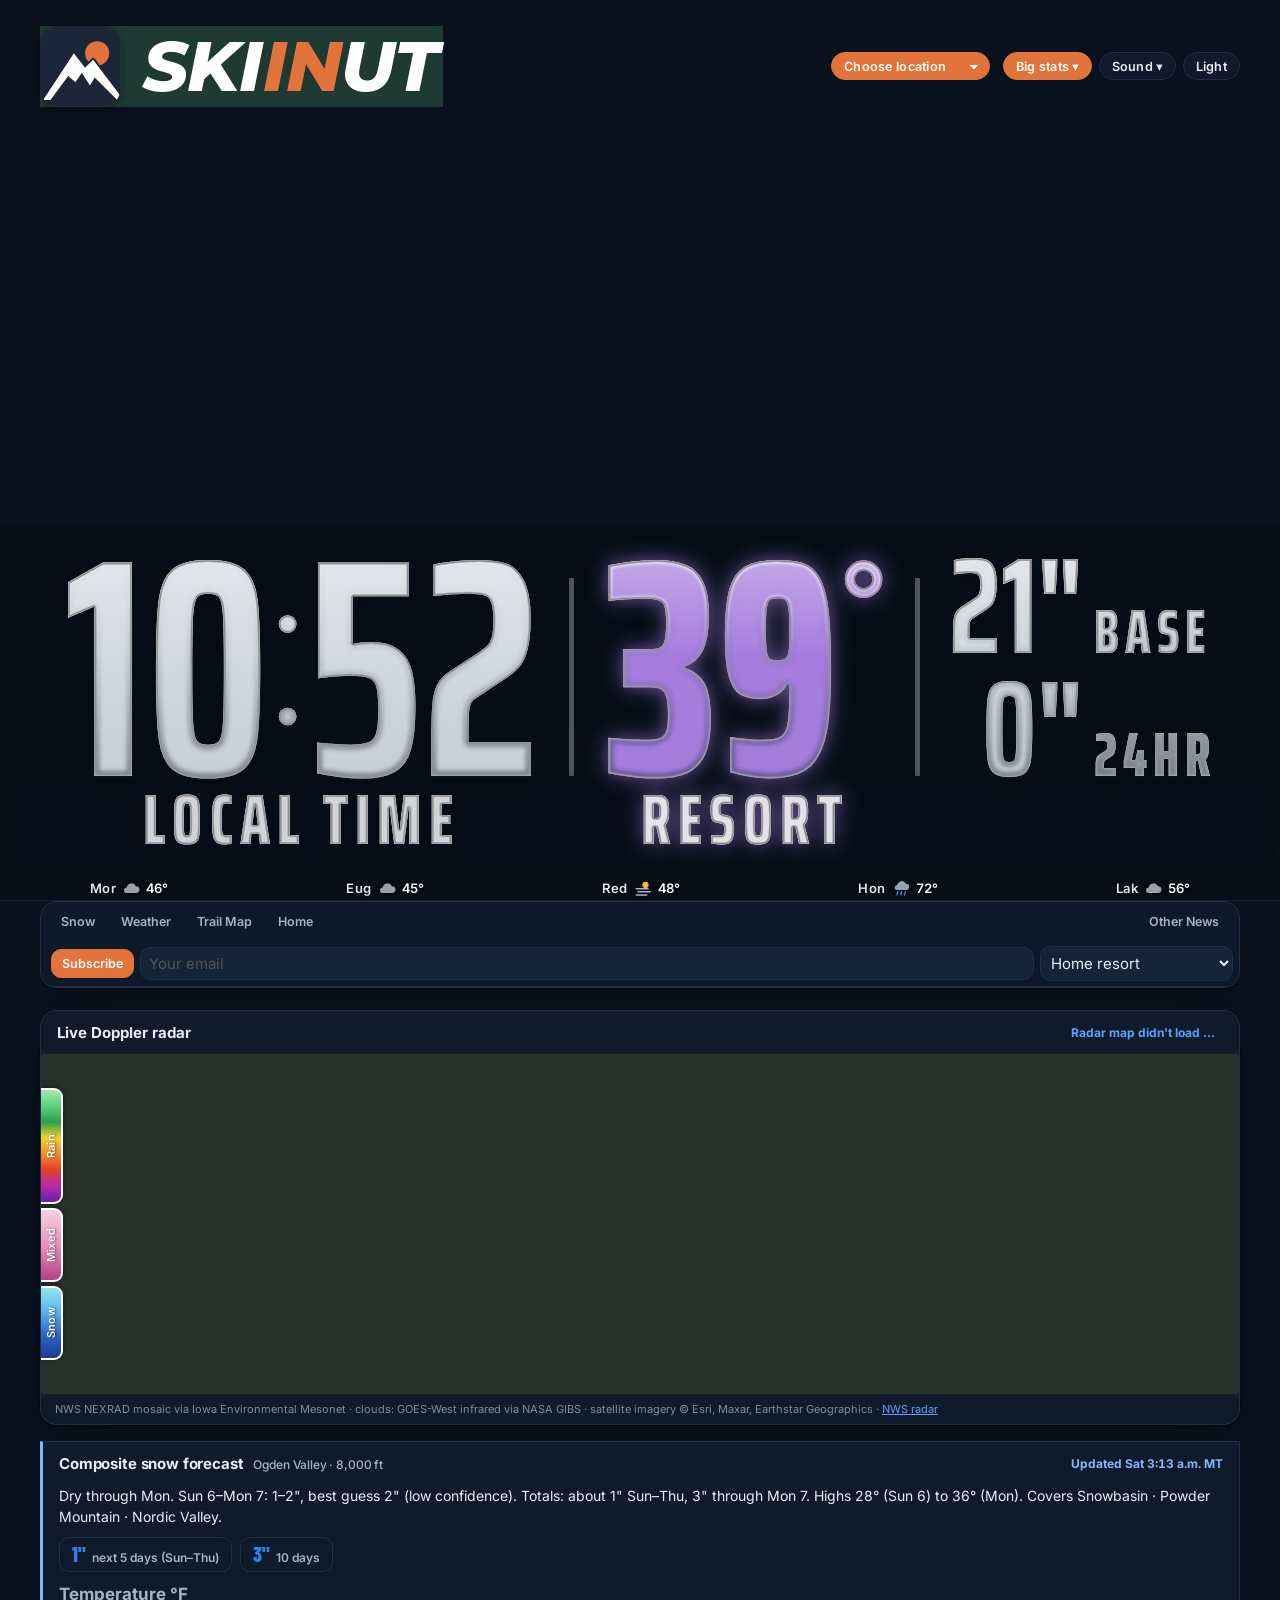
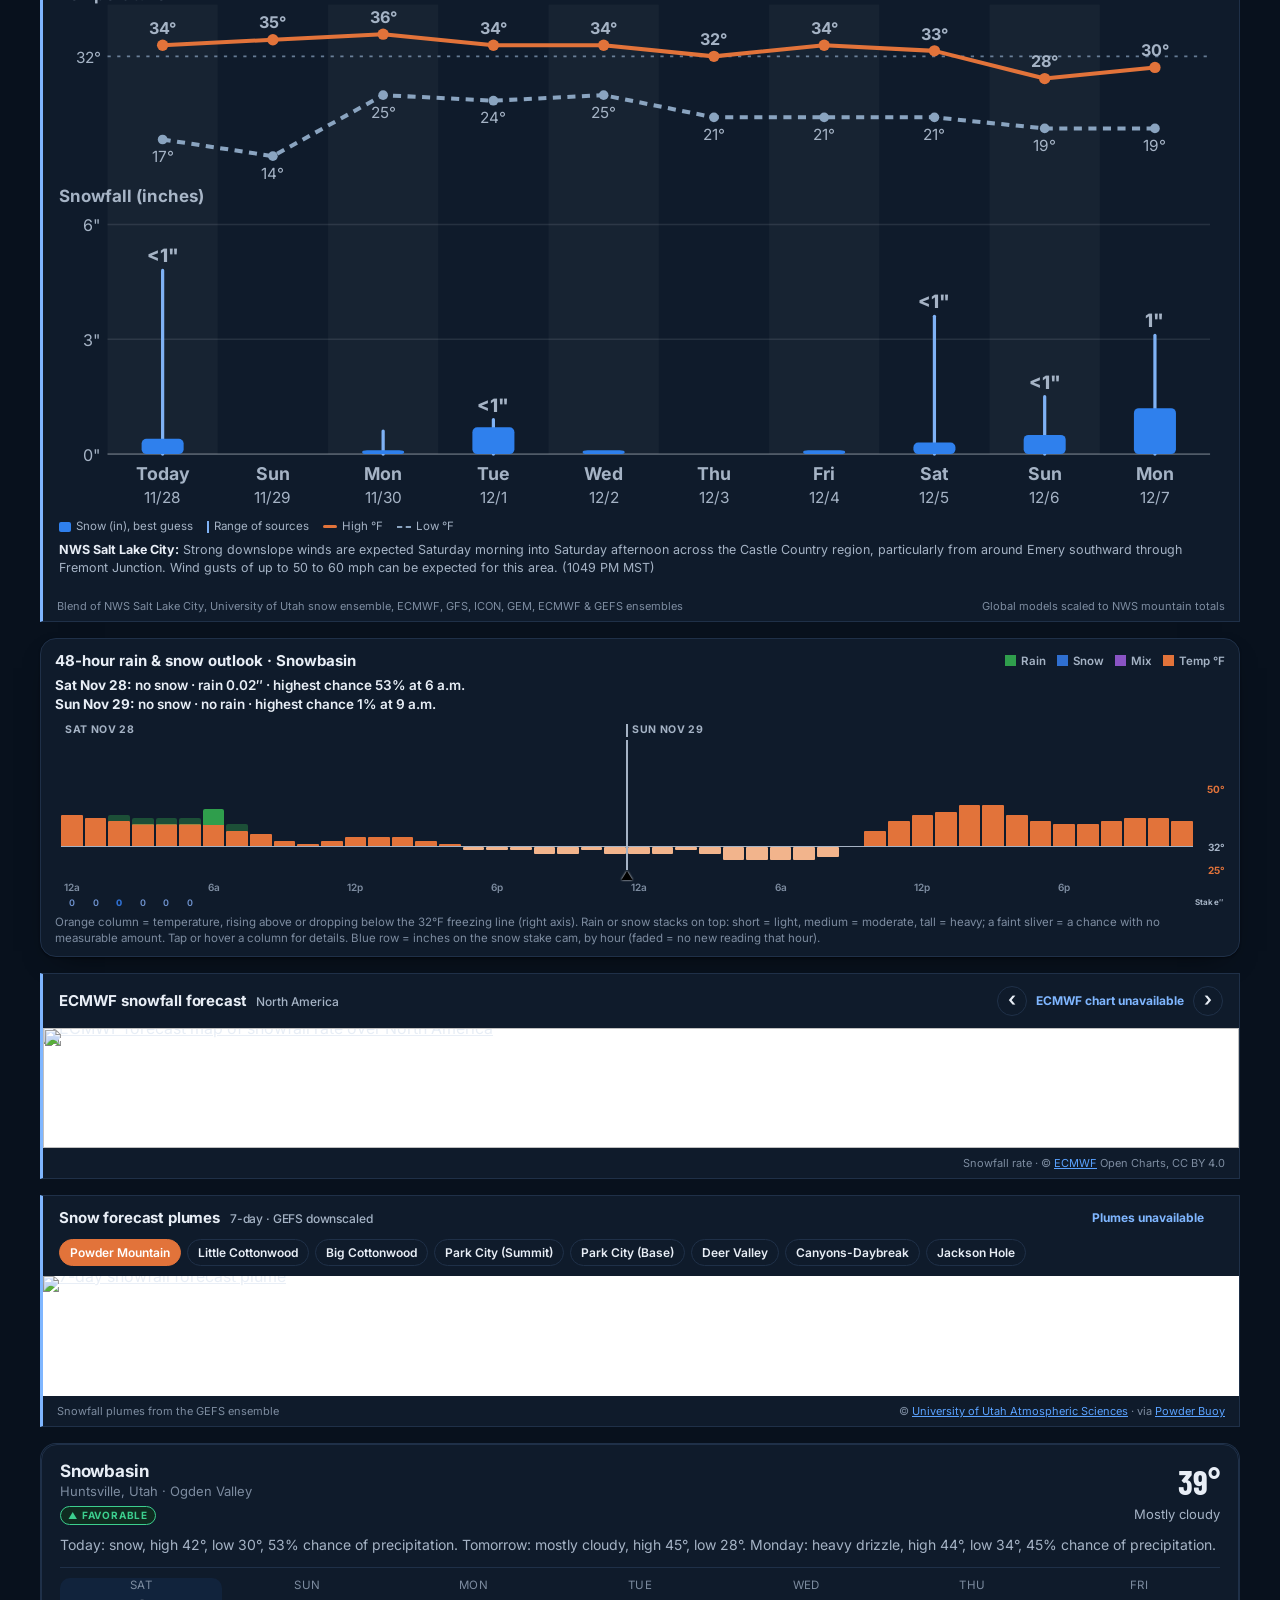
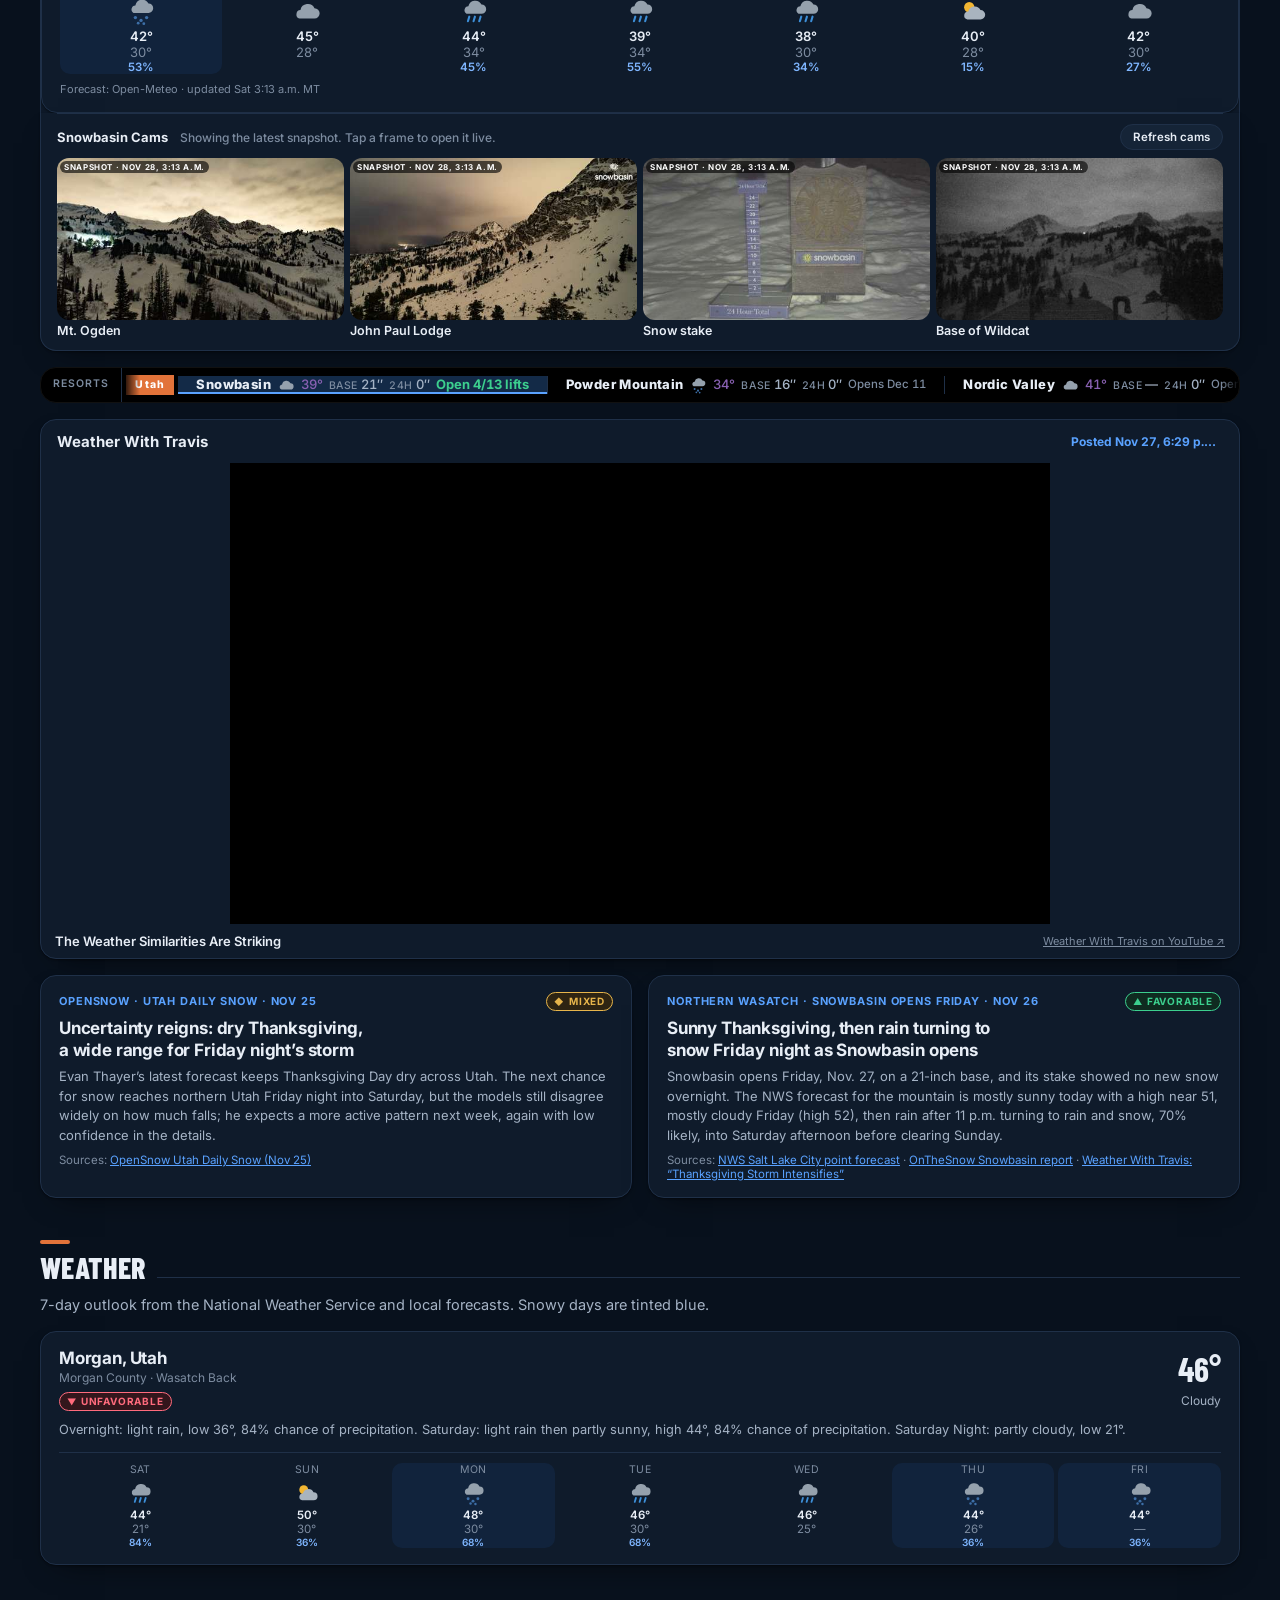
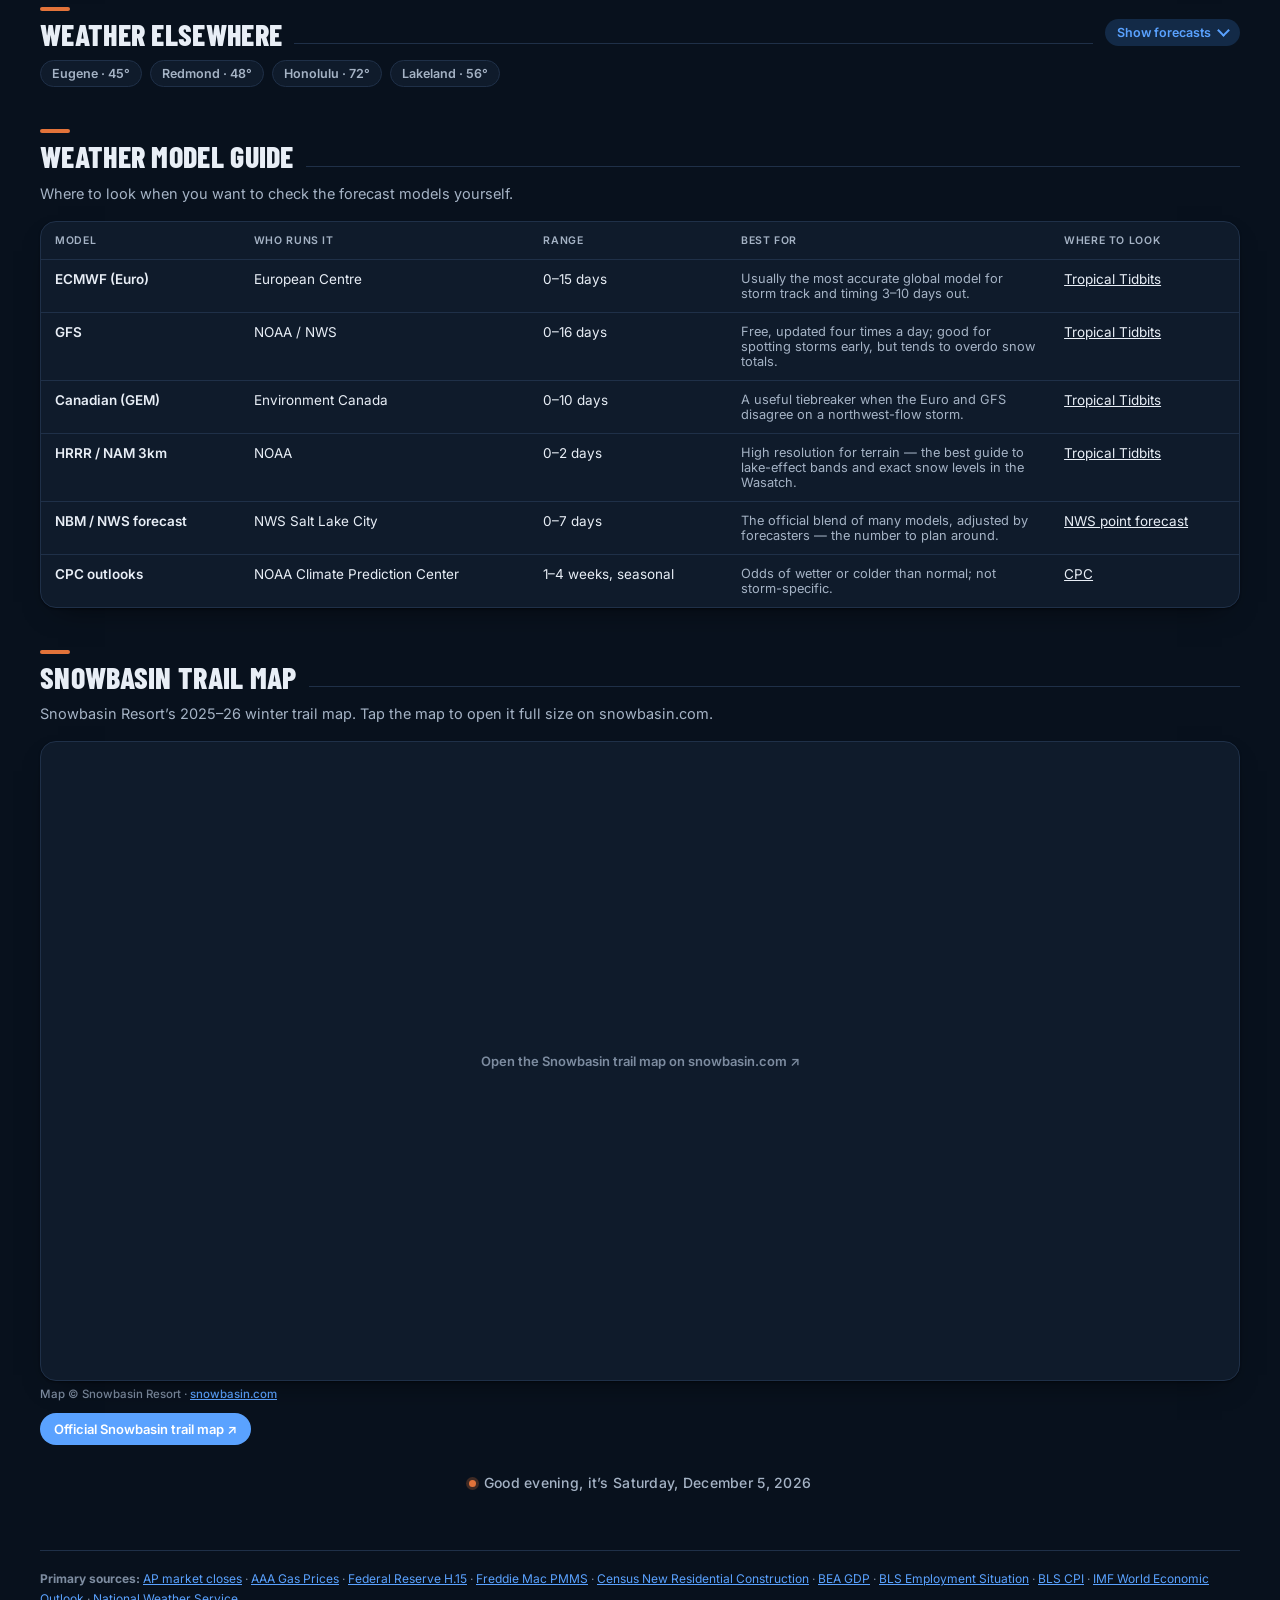
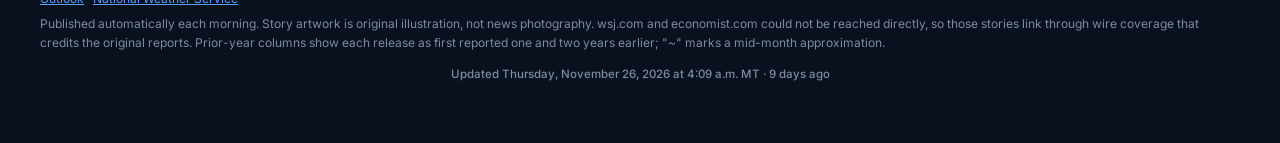
==== index.html @ 507a0678 "Live data refresh Sat Nov 28, 3:14 AM MT" ====
<!doctype html>
<html lang="en">
<head>
<meta charset="utf-8">
<meta name="viewport" content="width=device-width,initial-scale=1,viewport-fit=cover">
<title>Skiinut — live snow, radar & forecasts for every Ikon resort</title>
<meta name="description" content="Live snow totals, Doppler radar, 48-hour rain & snow outlooks, resort cams and conditions for Utah and every US Ikon Pass resort.">
<link rel="canonical" href="https://www.skiinut.com/">
<meta property="og:type" content="website">
<meta property="og:site_name" content="Skiinut">
<meta property="og:url" content="https://www.skiinut.com/">
<meta property="og:title" content="Skiinut — live snow, radar & forecasts">
<meta property="og:description" content="Live snow totals, radar, outlooks, cams and conditions for Utah and every US Ikon Pass resort.">
<meta property="og:image" content="https://www.skiinut.com/og.png">
<meta property="og:image:width" content="1200">
<meta property="og:image:height" content="630">
<meta property="og:image:alt" content="Skiinut logo over snowy mountains">
<meta name="twitter:card" content="summary_large_image">
<meta name="twitter:image" content="https://www.skiinut.com/og.png">
<meta name="theme-color" content="#f6f9fc" media="(prefers-color-scheme: light)">
<meta name="theme-color" content="#0b1628" media="(prefers-color-scheme: dark)">
<meta name="apple-mobile-web-app-title" content="Skiinut">
<link rel="apple-touch-icon" href="/apple-touch-icon.png">
<link rel="icon" type="image/png" sizes="32x32" href="/favicon-32.png">
<link rel="preconnect" href="https://fonts.googleapis.com">
<link rel="preconnect" href="https://fonts.gstatic.com" crossorigin>
<link rel="stylesheet" href="https://fonts.googleapis.com/css2?family=Inter:wght@400;500;600;700;800&family=Barlow+Condensed:wght@500;600;700;800&family=Montserrat:ital,wght@0,800;1,700;1,800&family=Newsreader:ital,wght@1,400&display=swap">
<link rel="icon" type="image/svg+xml" href="data:image/svg+xml,%3Csvg xmlns='http://www.w3.org/2000/svg' viewBox='0 0 100 100'%3E%3Cdefs%3E%3CclipPath id='c'%3E%3Crect width='100' height='100' rx='22'/%3E%3C/clipPath%3E%3C/defs%3E%3Cg clip-path='url(%23c)'%3E%3Crect width='100' height='100' fill='%231b2638'/%3E%3Ccircle cx='71' cy='34' r='15' fill='%23E2733A'/%3E%3Cpath d='M4 92 L42 34 L56 52 L66 42 L104 92 Z' fill='%231b2638' stroke='%231b2638' stroke-width='5' stroke-linejoin='round'/%3E%3Cpath d='M4 92 L42 34 L56 52 L66 42 L104 92 Z' fill='%23fff'/%3E%3Cpath d='M13 92 L35 62 L44 70 L52 58 L62 74 L68 64 L96 92 Z' fill='%231b2638'/%3E%3C/g%3E%3C/svg%3E">
<style>
/* Public site: no Ask Claude bar */
#askbar{display:none!important;}
</style>
<style>
/* Public site: free Google search bar at the top of the sticky dock */
.gbar{display:flex; align-items:center; gap:6px; margin:0; padding:5px 6px 5px 10px; background-color:var(--bg); border:1px solid var(--border); border-bottom:0;}
@media (prefers-color-scheme: light){ :root:not([data-theme="dark"]) .gbar{background-image:var(--paper);} }
:root[data-theme="light"] .gbar{background-image:var(--paper);}
.gbar-g{width:16px; height:16px; flex:none; color:var(--fg-faint);}
.gbar input{flex:1; min-width:0; border:1px solid #b9b3a6; outline:0; background:#fff; color:#111; font:15px var(--font-body); padding:6px 8px; border-radius:3px;}
.gbar input:focus{border-color:#E2733A; box-shadow:0 0 0 2px rgba(226,115,58,.25);}
.gbar input::placeholder{color:#8a8578;}
.gbar button{font:600 12.5px var(--font-body); border:1px solid var(--border); background:var(--surface); color:var(--fg); padding:6px 10px; cursor:pointer; white-space:nowrap;}
.gbar button:hover{border-color:var(--fg-muted);}
.gbar .gbar-ai{background:var(--accent); border-color:var(--accent); color:#fff;}
@media (max-width:420px){ .gbar button{padding:6px 7px; font-size:12px;} }
/* Night (Mark, Oct 29, 2026): from 9 p.m. to 7 a.m. by the reader's clock (html.clock-night, set by the header clock), the Google bar is blacked out */
html.clock-night .gbar{background:#000!important; border-color:#000;}
html.clock-night .gbar-g{color:#444;}
html.clock-night .gbar input{background:#0d0d0d; border-color:#222; color:#bbb;}
html.clock-night .gbar input::placeholder{color:#555;}
html.clock-night .gbar button, html.clock-night .gbar .gbar-ai{background:#111; border-color:#222; color:#777;}
</style>
<style>
/* Subscribe bar (Mark, Nov 16, 2026): email + home resort + Subscribe; status line under it; honeypot hidden */
.gbar.sug{position:relative; flex-wrap:wrap;}
.gbar.sub input[type=email]{flex:1 1 100px; min-width:90px;}
.gbar.sub select{flex:0 1 auto; max-width:44%; min-width:0; border:1px solid #b9b3a6; background:#fff; color:#111; font:15px var(--font-body); padding:6px 6px; border-radius:3px;}
.gbar.sub select:focus{outline:0; border-color:#E2733A; box-shadow:0 0 0 2px rgba(226,115,58,.25);}
.gbar.sub .gbar-ai{background:#E2733A; border-color:#E2733A;}
.gbar.sub #sub-send{order:-1; background:#E2733A!important; border-color:#E2733A!important; color:#fff!important;}
.gbar.sub #sub-send:hover{background:#c85f2a!important; border-color:#c85f2a!important;}
/* Home resort menu styled like the email box (Mark, Nov 17, 2026, 5:53 a.m.) */
html body .gbar.sub #sub-resort{border-radius:10px!important; border:1px solid var(--border)!important; background-color:var(--surface-2)!important; color:var(--fg)!important; font-family:var(--font-body)!important;}
html body .gbar.sub #sub-resort option{background-color:var(--surface-2); color:var(--fg);}
.sug-hp{position:absolute!important; left:-9999px!important; width:1px!important; height:1px!important; opacity:0!important;}
.sug-msg{flex-basis:100%; font:600 12px/1.3 var(--font-body); color:var(--fg-muted); padding:2px 0 1px 2px;}
.sug-msg:empty{display:none;}
.sug-msg.ok{color:#2f9e4c;} .sug-msg.err{color:#c8102e;}
.gbar button:disabled{opacity:.5; cursor:default;}
html.clock-night .sug-msg{color:#777;}
html.clock-night .gbar.sub select{background:#0d0d0d; border-color:#222; color:#bbb;}
@media (max-width:480px){ .gbar.sub select{max-width:34%; font-size:14px;} .gbar.sub input[type=email]{font-size:14px;} }
</style>
<style>
/* Public site: live Needles cam picture behind the header (falls back to the rotating cam photos) */
#wt-banner img.wt-live{position:absolute; inset:0; width:100%; height:100%; object-fit:cover; object-position:center 45%; opacity:0; transition:opacity 1.2s ease; z-index:0; pointer-events:none;}
#wt-banner img.wt-live.on{opacity:1;}
html.has-video #wt-banner .bl{opacity:0!important;}
html.has-video .wt-banner-cap{display:none;}
html.has-video .wt-vid-cap{display:block;}
.wt-vid-cap{display:none; z-index:2; position:absolute; right:10px; bottom:6px; font:500 10px var(--font-body); letter-spacing:.06em; color:rgba(255,255,255,.85); text-shadow:0 1px 2px rgba(0,0,0,.8);}
html.has-video #wt-next, html.has-video .wt-next-sep{display:none;}
html:not(.has-video) .wt-play, html:not(.has-video) .wt-play-sep{display:none;}
a.wt-play{text-decoration:none;}
a.wt-play:hover, a.wt-play:focus-visible{text-decoration:underline;}
</style>
</head>
<body>
<meta name="description" content="Live snow totals, Doppler radar, 48-hour rain & snow outlooks, resort cams and conditions for Utah and every US Ikon Pass resort.">
<link rel="canonical" href="https://www.skiinut.com/">
<meta property="og:type" content="website">
<meta property="og:site_name" content="Skiinut">
<meta property="og:url" content="https://www.skiinut.com/">
<meta property="og:title" content="Skiinut — live snow, radar & forecasts">
<meta property="og:description" content="Live snow totals, radar, outlooks, cams and conditions for Utah and every US Ikon Pass resort.">
<meta property="og:image" content="https://www.skiinut.com/og.png">
<meta property="og:image:width" content="1200">
<meta property="og:image:height" content="630">
<meta property="og:image:alt" content="Skiinut logo over snowy mountains">
<meta name="twitter:card" content="summary_large_image">
<meta name="twitter:image" content="https://www.skiinut.com/og.png">
<meta name="theme-color" content="#f6f9fc" media="(prefers-color-scheme: light)">
<meta name="theme-color" content="#0b1628" media="(prefers-color-scheme: dark)">
<meta name="apple-mobile-web-app-title" content="Skiinut">
<link rel="apple-touch-icon" href="/apple-touch-icon.png">
<link rel="icon" type="image/png" sizes="32x32" href="/favicon-32.png">
<link rel="stylesheet" href="https://fonts.googleapis.com/css2?family=Inter:wght@400;500;600;700;800&family=Barlow+Condensed:wght@500;600;700;800&family=Montserrat:ital,wght@0,800;1,700;1,800&family=Newsreader:ital,wght@1,400&display=swap">
<link rel="icon" type="image/svg+xml" href="data:image/svg+xml,%3Csvg xmlns='http://www.w3.org/2000/svg' viewBox='0 0 100 100'%3E%3Cdefs%3E%3CclipPath id='c'%3E%3Crect width='100' height='100' rx='22'/%3E%3C/clipPath%3E%3C/defs%3E%3Cg clip-path='url(%23c)'%3E%3Crect width='100' height='100' fill='%231b2638'/%3E%3Ccircle cx='71' cy='34' r='15' fill='%23E2733A'/%3E%3Cpath d='M4 92 L42 34 L56 52 L66 42 L104 92 Z' fill='%231b2638' stroke='%231b2638' stroke-width='5' stroke-linejoin='round'/%3E%3Cpath d='M4 92 L42 34 L56 52 L66 42 L104 92 Z' fill='%23fff'/%3E%3Cpath d='M13 92 L35 62 L44 70 L52 58 L62 74 L68 64 L96 92 Z' fill='%231b2638'/%3E%3C/g%3E%3C/svg%3E">
<style>
/* Public site: no Ask Claude bar */
#askbar{display:none!important;}
</style>
<style>
/* Public site: free Google search bar at the top of the sticky dock */
.gbar{display:flex; align-items:center; gap:6px; margin:0; padding:5px 6px 5px 10px; background-color:var(--bg); border:1px solid var(--border); border-bottom:0;}
@media (prefers-color-scheme: light){ :root:not([data-theme="dark"]) .gbar{background-image:var(--paper);} }
:root[data-theme="light"] .gbar{background-image:var(--paper);}
.gbar-g{width:16px; height:16px; flex:none; color:var(--fg-faint);}
.gbar input{flex:1; min-width:0; border:1px solid #b9b3a6; outline:0; background:#fff; color:#111; font:15px var(--font-body); padding:6px 8px; border-radius:3px;}
.gbar input:focus{border-color:#E2733A; box-shadow:0 0 0 2px rgba(226,115,58,.25);}
.gbar input::placeholder{color:#8a8578;}
.gbar button{font:600 12.5px var(--font-body); border:1px solid var(--border); background:var(--surface); color:var(--fg); padding:6px 10px; cursor:pointer; white-space:nowrap;}
.gbar button:hover{border-color:var(--fg-muted);}
.gbar .gbar-ai{background:var(--accent); border-color:var(--accent); color:#fff;}
@media (max-width:420px){ .gbar button{padding:6px 7px; font-size:12px;} }
/* Night (Mark, Oct 29, 2026): from 9 p.m. to 7 a.m. by the reader's clock (html.clock-night, set by the header clock), the Google bar is blacked out */
html.clock-night .gbar{background:#000!important; border-color:#000;}
html.clock-night .gbar-g{color:#444;}
html.clock-night .gbar input{background:#0d0d0d; border-color:#222; color:#bbb;}
html.clock-night .gbar input::placeholder{color:#555;}
html.clock-night .gbar button, html.clock-night .gbar .gbar-ai{background:#111; border-color:#222; color:#777;}
</style>
<style>
/* Suggest-a-resort bar (Mark, Oct 29, 2026): status message shows under the field; honeypot hidden */
.gbar.sug{position:relative; flex-wrap:wrap;}
.sug-hp{position:absolute!important; left:-9999px!important; width:1px!important; height:1px!important; opacity:0!important;}
.sug-msg{flex-basis:100%; font:600 12px/1.3 var(--font-body); color:var(--fg-muted); padding:2px 0 1px 2px;}
.sug-msg:empty{display:none;}
.sug-msg.ok{color:#2f9e4c;} .sug-msg.err{color:#c8102e;}
.gbar button:disabled{opacity:.5; cursor:default;}
html.clock-night .sug-msg{color:#777;}
</style>
<style>
/* Public site: live Needles cam picture behind the header (falls back to the rotating cam photos) */
#wt-banner img.wt-live{position:absolute; inset:0; width:100%; height:100%; object-fit:cover; object-position:center 45%; opacity:0; transition:opacity 1.2s ease; z-index:0; pointer-events:none;}
#wt-banner img.wt-live.on{opacity:1;}
html.has-video #wt-banner .bl{opacity:0!important;}
html.has-video .wt-banner-cap{display:none;}
html.has-video .wt-vid-cap{display:block;}
.wt-vid-cap{display:none; z-index:2; position:absolute; right:10px; bottom:6px; font:500 10px var(--font-body); letter-spacing:.06em; color:rgba(255,255,255,.85); text-shadow:0 1px 2px rgba(0,0,0,.8);}
html.has-video #wt-next, html.has-video .wt-next-sep{display:none;}
html:not(.has-video) .wt-play, html:not(.has-video) .wt-play-sep{display:none;}
a.wt-play{text-decoration:none;}
a.wt-play:hover, a.wt-play:focus-visible{text-decoration:underline;}
</style>
<style id="sermon-css">
/* Sunday's sermon at the top of Morning Devotion (Mark, Oct 26, 2026) */
.sermon{margin:0 0 18px; background:var(--surface); border:1px solid var(--border); border-left:3px solid var(--accent);}
.sermon-head{display:flex; justify-content:space-between; align-items:baseline; gap:12px; padding:10px 14px 8px;}
.sermon-head h3{margin:0; font:700 15px/1.3 var(--font-body);}
.sermon-date{font:500 12px var(--font-body); color:var(--fg-muted); white-space:nowrap;}
.sermon-frame{position:relative; aspect-ratio:16/9; background:#000; overflow:hidden;}
.sermon-frame iframe{position:absolute; inset:0; width:100%; height:100%; border:0;}
.sermon-foot{display:flex; justify-content:space-between; align-items:baseline; gap:12px; padding:8px 14px 10px; font:600 13px/1.4 var(--font-body);}
.sermon-foot a{font-weight:500; white-space:nowrap;}
</style>
</head>
<body>
<script>
window.SK_PFILL = true;   /* portrait photo fills the header from the top (Mark, Nov 15, 2026, 3:29 p.m.); read by the photo-position scripts */
/* Reload at the top (Mark, Nov 6, 2026): every page reload — the hourly reload or a manual refresh — opens at the very top so the
   header temperatures are always showing. The browser's own scroll restore is switched off, and the page is pinned to the top through
   load and the late layout shifts (photo banner, landscape re-measure) until the reader touches, scrolls or types. Keep as is. */
(function(){
  try{ if("scrollRestoration" in history) history.scrollRestoration = "manual"; }catch(e){}
  var nav = "";
  try{ var en = performance.getEntriesByType("navigation"); nav = en && en[0] ? en[0].type : (performance.navigation && performance.navigation.type === 1 ? "reload" : ""); }catch(e){}
  var flag = false; try{ flag = sessionStorage.getItem("skiinut-top") === "1"; sessionStorage.removeItem("skiinut-top"); }catch(e){}
  if(!(nav === "reload" || flag || !location.hash)) return;
  var user = false, stopAt = Date.now() + 4000;
  function mine(){ user = true; }
  ["touchstart","wheel","keydown","mousedown"].forEach(function(t){ window.addEventListener(t, mine, {passive: true, once: true}); });
  function top(){ if(!user && Date.now() < stopAt && (window.scrollY || document.documentElement.scrollTop)) window.scrollTo(0, 0); }
  top();
  document.addEventListener("DOMContentLoaded", top);
  window.addEventListener("load", function(){ top(); [100, 300, 700, 1500, 3000].forEach(function(ms){ setTimeout(top, ms); }); });
  window.addEventListener("pageshow", function(e){ if(e.persisted) window.scrollTo(0, 0); top(); });
  window.addEventListener("orientationchange", function(){ if(!user) setTimeout(top, 300); });
})();
</script>
<script>
/* Dark / light mode (Mark, Oct 27, 2026): apply the saved choice before the page paints */
/* Theme by time of day (Mark, Oct 29, 2026): dark 9 p.m.–7 a.m., light otherwise, by the reader's clock; a press of the Dark/Light button holds until the next switch */
(function(){ var h=new Date().getHours(), t=(h>=21||h<7)?"dark":"light"; try{ var o=JSON.parse(localStorage.getItem("wsj-theme-hold")||"null"); if(o&&o.until>Date.now()&&(o.t==="dark"||o.t==="light")) t=o.t; }catch(e){} document.documentElement.setAttribute("data-theme",t); })();
</script>
<script>
/* Ikon resorts (Mark, Oct 30, 2026): every US resort on the 2026/27 Ikon Pass (unlimited and up-to-7-day), keyed like the resort picker.
   name, state, access (U unlimited / 7 days), lat/lon, time zone, OnTheSnow path, where, live-cams page, trail-map page, cam frames, aerial view.
   Used by the radar, header photo, cams, outlook, resort weather card, trail map and the header conditions panel. Keep as is. */
window.IKON = {order: ["sb", "powmow", "alta", "snowbird", "brighton", "solitude", "dv", "abasin", "aspen", "copper", "eldora", "steamboat", "winterpark", "bigsky", "jackson", "taos", "sv", "schweitzer", "mammoth", "june", "palisades", "sierra", "bigbear", "snowvalley", "crystal", "snoqualmie", "bachelor", "alyeska", "killington", "stratton", "sugarbush", "sugarloaf", "sundayriver", "loon", "windham", "bluemtn", "camelback", "snowshoe", "boyne", "highlands", "snowriver", "lutsen", "granitepeak"], r: {"sb":{"name":"Snowbasin","st":"UT","acc":"7","lat":41.216,"lon":-111.8569,"tz":"America/Denver","ots":"utah/snowbasin","where":"Huntsville, Utah · Ogden Valley","cams":"https://www.snowbasin.com/the-mountain/web-cams/","camsOfficial":true,"map":"https://www.snowbasin.com/the-mountain/mountain-maps/","mapOfficial":true,"frames":[],"aerial":"https://server.arcgisonline.com/ArcGIS/rest/services/World_Imagery/MapServer/export?bbox=-111.9019,41.1980,-111.8119,41.2340&bboxSR=4326&imageSR=3857&size=1600,640&format=jpg&f=image"},"powmow":{"name":"Powder Mountain","st":"UT","acc":"","lat":41.3797,"lon":-111.7805,"tz":"America/Denver","ots":"utah/powder-mountain","where":"Eden, Utah · Ogden Valley","cams":"https://powdermountain.com/conditions","camsOfficial":true,"map":"https://powdermountain.com/trail-map","mapOfficial":true,"frames":[{"name":"Lightning Ridge","img":"https://storage.googleapis.com/prism-cam-00109/1080.jpg","watch":"https://powdermountain.com/conditions"},{"name":"Paradise","img":"https://storage.googleapis.com/prism-cam-00112/1080.jpg","watch":"https://powdermountain.com/conditions"},{"name":"Timberline","img":"https://storage.googleapis.com/prism-cam-00113/1080.jpg","watch":"https://powdermountain.com/conditions"}],"aerial":"https://server.arcgisonline.com/ArcGIS/rest/services/World_Imagery/MapServer/export?bbox=-111.8255,41.3617,-111.7355,41.3977&bboxSR=4326&imageSR=3857&size=1600,640&format=jpg&f=image"},"alta":{"name":"Alta","st":"UT","acc":"7","lat":40.5884,"lon":-111.6386,"tz":"America/Denver","ots":"utah/alta-ski-area","where":"Little Cottonwood Canyon, Utah","cams":"https://www.onthesnow.com/utah/alta-ski-area/webcams","camsOfficial":false,"map":"https://www.onthesnow.com/utah/alta-ski-area/trailmap","mapOfficial":false,"frames":[],"aerial":"https://server.arcgisonline.com/ArcGIS/rest/services/World_Imagery/MapServer/export?bbox=-111.6836,40.5704,-111.5936,40.6064&bboxSR=4326&imageSR=3857&size=1600,640&format=jpg&f=image"},"snowbird":{"name":"Snowbird","st":"UT","acc":"7","lat":40.583,"lon":-111.6556,"tz":"America/Denver","ots":"utah/snowbird","where":"Little Cottonwood Canyon, Utah","cams":"https://www.snowbird.com/the-mountain/webcams/view-all-webcams/","camsOfficial":true,"map":"https://www.onthesnow.com/utah/snowbird/trailmap","mapOfficial":false,"frames":[{"name":"Hidden Peak","img":"https://img.hdrelay.com/frames/5780754f-8da1-4223-ab8a-6755d84cbc10/default/last.jpg","watch":"https://www.snowbird.com/the-mountain/webcams/view-all-webcams/"},{"name":"Mid-mountain","img":"https://img.hdrelay.com/frames/8611e276-7ee5-42c0-b8cd-d9e1890e1cd4/default/last.jpg","watch":"https://www.snowbird.com/the-mountain/webcams/view-all-webcams/"},{"name":"Peruvian Gulch","img":"https://img.hdrelay.com/frames/db2a69c5-66e9-4c48-a713-919eaf191fc1/default/last.jpg","watch":"https://www.snowbird.com/the-mountain/webcams/view-all-webcams/"},{"name":"Snowbird Center","img":"https://b15.hdrelay.com/camera/544432bd-3910-4888-aa9f-14b6f51a7eb5/snapshot","watch":"https://www.snowbird.com/the-mountain/webcams/view-all-webcams/"}],"aerial":"https://server.arcgisonline.com/ArcGIS/rest/services/World_Imagery/MapServer/export?bbox=-111.7006,40.5650,-111.6106,40.6010&bboxSR=4326&imageSR=3857&size=1600,640&format=jpg&f=image"},"brighton":{"name":"Brighton","st":"UT","acc":"7","lat":40.598,"lon":-111.5832,"tz":"America/Denver","ots":"utah/brighton-resort","where":"Big Cottonwood Canyon, Utah","cams":"https://www.onthesnow.com/utah/brighton-resort/webcams","camsOfficial":false,"map":"https://www.onthesnow.com/utah/brighton-resort/trailmap","mapOfficial":false,"frames":[],"aerial":"https://server.arcgisonline.com/ArcGIS/rest/services/World_Imagery/MapServer/export?bbox=-111.6282,40.5800,-111.5382,40.6160&bboxSR=4326&imageSR=3857&size=1600,640&format=jpg&f=image"},"solitude":{"name":"Solitude","st":"UT","acc":"U","lat":40.6199,"lon":-111.5919,"tz":"America/Denver","ots":"utah/solitude-mountain-resort","where":"Big Cottonwood Canyon, Utah","cams":"https://www.solitudemountain.com/mountain-and-village/webcams","camsOfficial":true,"map":"https://www.onthesnow.com/utah/solitude-mountain-resort/trailmap","mapOfficial":false,"frames":[{"name":"Sunshine Bowl","img":"https://i.ytimg.com/vi/Lnznapxh2xM/maxresdefault_live.jpg","watch":"https://www.youtube.com/live/Lnznapxh2xM","yt":"Lnznapxh2xM"},{"name":"Moonbeam lift line","img":"https://i.ytimg.com/vi/NSiItCGabfo/maxresdefault_live.jpg","watch":"https://www.youtube.com/live/NSiItCGabfo","yt":"NSiItCGabfo"},{"name":"Link lift line","img":"https://i.ytimg.com/vi/Yx3QmuKfwjY/maxresdefault_live.jpg","watch":"https://www.youtube.com/live/Yx3QmuKfwjY","yt":"Yx3QmuKfwjY"}],"aerial":"https://server.arcgisonline.com/ArcGIS/rest/services/World_Imagery/MapServer/export?bbox=-111.6369,40.6019,-111.5469,40.6379&bboxSR=4326&imageSR=3857&size=1600,640&format=jpg&f=image"},"dv":{"name":"Deer Valley","st":"UT","acc":"7","lat":40.6375,"lon":-111.4783,"tz":"America/Denver","ots":"utah/deer-valley-resort","where":"Park City, Utah · Wasatch Back","cams":"https://www.deervalley.com/explore-the-mountain/webcams","camsOfficial":true,"map":"https://www.deervalley.com/explore-the-mountain/trail-map","mapOfficial":true,"frames":[],"aerial":"https://server.arcgisonline.com/ArcGIS/rest/services/World_Imagery/MapServer/export?bbox=-111.5233,40.6195,-111.4333,40.6555&bboxSR=4326&imageSR=3857&size=1600,640&format=jpg&f=image"},"abasin":{"name":"Arapahoe Basin","st":"CO","acc":"U","lat":39.6425,"lon":-105.8719,"tz":"America/Denver","ots":"colorado/arapahoe-basin-ski-area","where":"Summit County, Colorado","cams":"https://www.arapahoebasin.com/mountain-cams/","camsOfficial":true,"map":"https://www.arapahoebasin.com/trail-maps/","mapOfficial":true,"frames":[{"name":"Pali","img":"https://watch.hdrelay.io/api/public/poster/cam_arapahoe_basin_pali_cam_1790623627806","watch":"https://www.arapahoebasin.com/mountain-cams/"},{"name":"Mountain view","img":"https://dirigo-resorts-f4e2bde5azc2cne6.z02.azurefd.net/arapahoe/images/medium/webcams/abasincam5.jpg","watch":"https://www.arapahoebasin.com/mountain-cams/"},{"name":"Base area","img":"https://dirigo-resorts-f4e2bde5azc2cne6.z02.azurefd.net/arapahoe/images/medium/webcams/abasincam1001m.jpg","watch":"https://www.arapahoebasin.com/mountain-cams/"}],"aerial":"https://server.arcgisonline.com/ArcGIS/rest/services/World_Imagery/MapServer/export?bbox=-105.9169,39.6245,-105.8269,39.6605&bboxSR=4326&imageSR=3857&size=1600,640&format=jpg&f=image"},"aspen":{"name":"Aspen Snowmass","st":"CO","acc":"7","lat":39.2084,"lon":-106.949,"tz":"America/Denver","ots":"colorado/aspen-snowmass","where":"Aspen & Snowmass Village, Colorado","cams":"https://www.aspensnowmass.com/our-mountains/mountain-cams","camsOfficial":true,"map":"https://www.onthesnow.com/colorado/aspen-snowmass/trailmap","mapOfficial":false,"frames":[],"aerial":"https://server.arcgisonline.com/ArcGIS/rest/services/World_Imagery/MapServer/export?bbox=-106.9940,39.1904,-106.9040,39.2264&bboxSR=4326&imageSR=3857&size=1600,640&format=jpg&f=image"},"copper":{"name":"Copper Mountain","st":"CO","acc":"U","lat":39.5022,"lon":-106.1511,"tz":"America/Denver","ots":"colorado/copper-mountain-resort","where":"Summit County, Colorado","cams":"https://www.coppercolorado.com/the-mountain/webcams/","camsOfficial":true,"map":"https://www.onthesnow.com/colorado/copper-mountain-resort/trailmap","mapOfficial":false,"frames":[{"name":"Union Creek","img":"https://watch.hdrelay.io/api/public/poster/cam_copper_mountain___union_1790871057199","watch":"https://www.coppercolorado.com/the-mountain/webcams/"},{"name":"Excelerator","img":"https://watch.hdrelay.io/api/public/poster/cam_copper_mountain___excelerator_1791911614707","watch":"https://www.coppercolorado.com/the-mountain/webcams/"},{"name":"Center Village","img":"https://watch.hdrelay.io/api/public/poster/cam_copper_mountain___center_village_1791904709663","watch":"https://www.coppercolorado.com/the-mountain/webcams/"},{"name":"Super Bee","img":"https://watch.hdrelay.io/api/public/poster/cam_copper_mountain___super_bee_1791911334637","watch":"https://www.coppercolorado.com/the-mountain/webcams/"},{"name":"Mountain view","img":"https://img.hdrelay.com/frames/fb469125-f1f3-459f-aeb4-98cb674e395f/default/last.jpg","watch":"https://www.coppercolorado.com/the-mountain/webcams/"}],"aerial":"https://server.arcgisonline.com/ArcGIS/rest/services/World_Imagery/MapServer/export?bbox=-106.1961,39.4842,-106.1061,39.5202&bboxSR=4326&imageSR=3857&size=1600,640&format=jpg&f=image"},"eldora":{"name":"Eldora","st":"CO","acc":"U","lat":39.9372,"lon":-105.5827,"tz":"America/Denver","ots":"colorado/eldora-mountain-resort","where":"Nederland, Colorado","cams":"https://www.eldora.com/the-mountain/current-conditions/webcams/","camsOfficial":true,"map":"https://www.eldora.com/the-mountain/maps/alpine-trail-map/","mapOfficial":true,"frames":[],"aerial":"https://server.arcgisonline.com/ArcGIS/rest/services/World_Imagery/MapServer/export?bbox=-105.6277,39.9192,-105.5377,39.9552&bboxSR=4326&imageSR=3857&size=1600,640&format=jpg&f=image"},"steamboat":{"name":"Steamboat","st":"CO","acc":"U","lat":40.4572,"lon":-106.8045,"tz":"America/Denver","ots":"colorado/steamboat","where":"Steamboat Springs, Colorado","cams":"https://www.onthesnow.com/colorado/steamboat/webcams","camsOfficial":false,"map":"https://www.onthesnow.com/colorado/steamboat/trailmap","mapOfficial":false,"frames":[],"aerial":"https://server.arcgisonline.com/ArcGIS/rest/services/World_Imagery/MapServer/export?bbox=-106.8495,40.4392,-106.7595,40.4752&bboxSR=4326&imageSR=3857&size=1600,640&format=jpg&f=image"},"winterpark":{"name":"Winter Park","st":"CO","acc":"U","lat":39.8868,"lon":-105.7625,"tz":"America/Denver","ots":"colorado/winter-park-resort","where":"Winter Park, Colorado","cams":"https://www.winterparkresort.com/the-mountain/mountain-cams","camsOfficial":true,"map":"https://www.onthesnow.com/colorado/winter-park-resort/trailmap","mapOfficial":false,"frames":[{"name":"Lunch Rock","img":"https://i.ytimg.com/vi/HfX4H3MSwXs/maxresdefault_live.jpg","watch":"https://www.youtube.com/live/HfX4H3MSwXs","yt":"HfX4H3MSwXs"},{"name":"Base cam","img":"https://i.ytimg.com/vi/vyWAzJAWv4w/maxresdefault_live.jpg","watch":"https://www.youtube.com/live/vyWAzJAWv4w","yt":"vyWAzJAWv4w"},{"name":"Snoasis","img":"https://i.ytimg.com/vi/Dt_WhmxV0yE/maxresdefault_live.jpg","watch":"https://www.youtube.com/live/Dt_WhmxV0yE","yt":"Dt_WhmxV0yE"},{"name":"Village","img":"https://cams.winterparkresort.com/best-western-cam.jpg","watch":"https://www.winterparkresort.com/the-mountain/mountain-cams"}],"aerial":"https://server.arcgisonline.com/ArcGIS/rest/services/World_Imagery/MapServer/export?bbox=-105.8075,39.8688,-105.7175,39.9048&bboxSR=4326&imageSR=3857&size=1600,640&format=jpg&f=image"},"bigsky":{"name":"Big Sky","st":"MT","acc":"7","lat":45.2857,"lon":-111.4012,"tz":"America/Denver","ots":"montana/big-sky-resort","where":"Big Sky, Montana","cams":"https://www.bigskyresort.com/webcams","camsOfficial":true,"map":"https://www.onthesnow.com/montana/big-sky-resort/trailmap","mapOfficial":false,"frames":[{"name":"Lone Peak Tram","img":"https://i.ytimg.com/vi/6iW7bdSavUo/maxresdefault_live.jpg","watch":"https://www.youtube.com/live/6iW7bdSavUo","yt":"6iW7bdSavUo"},{"name":"Everett's 8800","img":"https://i.ytimg.com/vi/dMr-Jt_K3Cc/maxresdefault_live.jpg","watch":"https://www.youtube.com/live/dMr-Jt_K3Cc","yt":"dMr-Jt_K3Cc"},{"name":"Headwaters snow stake","img":"https://i.ytimg.com/vi/TsG0Utw13bs/maxresdefault_live.jpg","watch":"https://www.youtube.com/live/TsG0Utw13bs","yt":"TsG0Utw13bs"}],"aerial":"https://server.arcgisonline.com/ArcGIS/rest/services/World_Imagery/MapServer/export?bbox=-111.4462,45.2677,-111.3562,45.3037&bboxSR=4326&imageSR=3857&size=1600,640&format=jpg&f=image"},"jackson":{"name":"Jackson Hole","st":"WY","acc":"7","lat":43.5875,"lon":-110.8279,"tz":"America/Denver","ots":"wyoming/jackson-hole","where":"Teton Village, Wyoming","cams":"https://www.onthesnow.com/wyoming/jackson-hole/webcams","camsOfficial":false,"map":"https://www.onthesnow.com/wyoming/jackson-hole/trailmap","mapOfficial":false,"frames":[],"aerial":"https://server.arcgisonline.com/ArcGIS/rest/services/World_Imagery/MapServer/export?bbox=-110.8729,43.5695,-110.7829,43.6055&bboxSR=4326&imageSR=3857&size=1600,640&format=jpg&f=image"},"taos":{"name":"Taos Ski Valley","st":"NM","acc":"7","lat":36.596,"lon":-105.4545,"tz":"America/Denver","ots":"new-mexico/taos-ski-valley","where":"Taos Ski Valley, New Mexico","cams":"https://www.skitaos.com/webcams","camsOfficial":true,"map":"https://www.onthesnow.com/new-mexico/taos-ski-valley/trailmap","mapOfficial":false,"frames":[],"aerial":"https://server.arcgisonline.com/ArcGIS/rest/services/World_Imagery/MapServer/export?bbox=-105.4995,36.5780,-105.4095,36.6140&bboxSR=4326&imageSR=3857&size=1600,640&format=jpg&f=image"},"sv":{"name":"Sun Valley","st":"ID","acc":"7","lat":43.671,"lon":-114.364,"tz":"America/Boise","ots":"idaho/sun-valley","where":"Ketchum, Idaho · Wood River Valley","cams":"https://www.sunvalley.com/the-mountain/web-cams/","camsOfficial":true,"map":"https://www.sunvalley.com/the-mountain/trail-maps/","mapOfficial":true,"frames":[],"aerial":"https://server.arcgisonline.com/ArcGIS/rest/services/World_Imagery/MapServer/export?bbox=-114.4090,43.6530,-114.3190,43.6890&bboxSR=4326&imageSR=3857&size=1600,640&format=jpg&f=image"},"schweitzer":{"name":"Schweitzer","st":"ID","acc":"U","lat":48.3677,"lon":-116.6227,"tz":"America/Los_Angeles","ots":"idaho/schweitzer","where":"Sandpoint, Idaho","cams":"https://www.schweitzer.com/mountain-info/webcam","camsOfficial":true,"map":"https://www.schweitzer.com/mountain-info/maps","mapOfficial":true,"frames":[{"name":"Basin Express","img":"https://i.ytimg.com/vi/7INfYvwClC0/maxresdefault_live.jpg","watch":"https://www.youtube.com/live/7INfYvwClC0","yt":"7INfYvwClC0"},{"name":"Lakeview Triple","img":"https://i.ytimg.com/vi/7vfVVc9AhcQ/maxresdefault_live.jpg","watch":"https://www.youtube.com/live/7vfVVc9AhcQ","yt":"7vfVVc9AhcQ"},{"name":"Colburn Triple","img":"https://i.ytimg.com/vi/6-8KuVdZJWA/maxresdefault_live.jpg","watch":"https://www.youtube.com/live/6-8KuVdZJWA","yt":"6-8KuVdZJWA"},{"name":"Rowdy Grouse","img":"https://i.ytimg.com/vi/Y3LI7eFJ6wo/maxresdefault_live.jpg","watch":"https://www.youtube.com/live/Y3LI7eFJ6wo","yt":"Y3LI7eFJ6wo"},{"name":"Outback","img":"https://i.ytimg.com/vi/B6k3gfxXxLc/maxresdefault_live.jpg","watch":"https://www.youtube.com/live/B6k3gfxXxLc","yt":"B6k3gfxXxLc"}],"aerial":"https://server.arcgisonline.com/ArcGIS/rest/services/World_Imagery/MapServer/export?bbox=-116.6677,48.3497,-116.5777,48.3857&bboxSR=4326&imageSR=3857&size=1600,640&format=jpg&f=image"},"mammoth":{"name":"Mammoth Mountain","st":"CA","acc":"U","lat":37.651,"lon":-119.027,"tz":"America/Los_Angeles","ots":"california/mammoth-mountain-ski-area","where":"Mammoth Lakes, California","cams":"https://www.onthesnow.com/california/mammoth-mountain-ski-area/webcams","camsOfficial":false,"map":"https://www.mammothmountain.com/on-the-mountain/winter-trail-map","mapOfficial":true,"frames":[],"aerial":"https://server.arcgisonline.com/ArcGIS/rest/services/World_Imagery/MapServer/export?bbox=-119.0720,37.6330,-118.9820,37.6690&bboxSR=4326&imageSR=3857&size=1600,640&format=jpg&f=image"},"june":{"name":"June Mountain","st":"CA","acc":"U","lat":37.7678,"lon":-119.0904,"tz":"America/Los_Angeles","ots":"california/june-mountain","where":"June Lake, California","cams":"https://www.junemountain.com/mountain-information/live-cams","camsOfficial":true,"map":"https://www.junemountain.com/mountain-information/trail-map","mapOfficial":true,"frames":[{"name":"June Patrol","img":"https://i.ytimg.com/vi/-U--7tKsSQU/maxresdefault_live.jpg","watch":"https://www.youtube.com/live/-U--7tKsSQU","yt":"-U--7tKsSQU"},{"name":"Mountain view","img":"https://i.ytimg.com/vi/ZEwoBjYmWhM/maxresdefault_live.jpg","watch":"https://www.youtube.com/live/ZEwoBjYmWhM","yt":"ZEwoBjYmWhM"},{"name":"June Chalet","img":"https://i.ytimg.com/vi/itJI-3uiYkI/maxresdefault_live.jpg","watch":"https://www.youtube.com/live/itJI-3uiYkI","yt":"itJI-3uiYkI"}],"aerial":"https://server.arcgisonline.com/ArcGIS/rest/services/World_Imagery/MapServer/export?bbox=-119.1354,37.7498,-119.0454,37.7858&bboxSR=4326&imageSR=3857&size=1600,640&format=jpg&f=image"},"palisades":{"name":"Palisades Tahoe","st":"CA","acc":"U","lat":39.1966,"lon":-120.2345,"tz":"America/Los_Angeles","ots":"california/palisades-tahoe","where":"Olympic Valley, California","cams":"https://www.palisadestahoe.com/mountain-information/webcams","camsOfficial":true,"map":"https://www.palisadestahoe.com/mountain-information/trail-maps","mapOfficial":true,"frames":[],"aerial":"https://server.arcgisonline.com/ArcGIS/rest/services/World_Imagery/MapServer/export?bbox=-120.2795,39.1786,-120.1895,39.2146&bboxSR=4326&imageSR=3857&size=1600,640&format=jpg&f=image"},"sierra":{"name":"Sierra-at-Tahoe","st":"CA","acc":"7","lat":38.8004,"lon":-120.0808,"tz":"America/Los_Angeles","ots":"california/sierra-at-tahoe","where":"Twin Bridges, California","cams":"https://sierraattahoe.com/live-cams/","camsOfficial":true,"map":"https://sierraattahoe.com/maps-and-stats/","mapOfficial":true,"frames":[{"name":"Mountain view","img":"https://img.hdrelay.com/frames/f5145304-44dc-475f-a654-8a7bacee1e81/sugar/last.jpg","watch":"https://sierraattahoe.com/live-cams/"}],"aerial":"https://server.arcgisonline.com/ArcGIS/rest/services/World_Imagery/MapServer/export?bbox=-120.1258,38.7824,-120.0358,38.8184&bboxSR=4326&imageSR=3857&size=1600,640&format=jpg&f=image"},"bigbear":{"name":"Big Bear Mountain","st":"CA","acc":"U","lat":34.2283,"lon":-116.8914,"tz":"America/Los_Angeles","ots":"california/snow-summit","where":"Big Bear Lake, California","cams":"https://www.bigbearmountainresort.com/webcams","camsOfficial":true,"map":"https://www.bigbearmountainresort.com/mountain-information/trail-maps","mapOfficial":true,"frames":[],"aerial":"https://server.arcgisonline.com/ArcGIS/rest/services/World_Imagery/MapServer/export?bbox=-116.9364,34.2103,-116.8464,34.2463&bboxSR=4326&imageSR=3857&size=1600,640&format=jpg&f=image"},"snowvalley":{"name":"Snow Valley","st":"CA","acc":"U","lat":34.2245,"lon":-117.0367,"tz":"America/Los_Angeles","ots":"california/snow-valley","where":"Running Springs, California","cams":"https://www.onthesnow.com/california/snow-valley/webcams","camsOfficial":false,"map":"https://www.onthesnow.com/california/snow-valley/trailmap","mapOfficial":false,"frames":[],"aerial":"https://server.arcgisonline.com/ArcGIS/rest/services/World_Imagery/MapServer/export?bbox=-117.0817,34.2065,-116.9917,34.2425&bboxSR=4326&imageSR=3857&size=1600,640&format=jpg&f=image"},"crystal":{"name":"Crystal Mountain","st":"WA","acc":"U","lat":46.9327,"lon":-121.4877,"tz":"America/Los_Angeles","ots":"washington/crystal-mountain-wa","where":"Mount Rainier area, Washington","cams":"https://www.onthesnow.com/washington/crystal-mountain-wa/webcams","camsOfficial":false,"map":"https://www.onthesnow.com/washington/crystal-mountain-wa/trailmap","mapOfficial":false,"frames":[],"aerial":"https://server.arcgisonline.com/ArcGIS/rest/services/World_Imagery/MapServer/export?bbox=-121.5327,46.9147,-121.4427,46.9507&bboxSR=4326&imageSR=3857&size=1600,640&format=jpg&f=image"},"snoqualmie":{"name":"Summit at Snoqualmie","st":"WA","acc":"7","lat":47.411,"lon":-121.414,"tz":"America/Los_Angeles","ots":"washington/the-summit-at-snoqualmie","where":"Snoqualmie Pass, Washington","cams":"https://www.summitatsnoqualmie.com/webcams","camsOfficial":true,"map":"https://www.summitatsnoqualmie.com/trail-maps","mapOfficial":true,"frames":[{"name":"Summit Central top","img":"https://i.ytimg.com/vi/w4Sno8NIjmU/maxresdefault_live.jpg","watch":"https://www.youtube.com/live/w4Sno8NIjmU","yt":"w4Sno8NIjmU"},{"name":"Alpental mid-mountain","img":"https://i.ytimg.com/vi/c_XLrUYV8tk/maxresdefault_live.jpg","watch":"https://www.youtube.com/live/c_XLrUYV8tk","yt":"c_XLrUYV8tk"},{"name":"Silver Fir base","img":"https://i.ytimg.com/vi/H7HwsNLqVC8/maxresdefault_live.jpg","watch":"https://www.youtube.com/live/H7HwsNLqVC8","yt":"H7HwsNLqVC8"},{"name":"Summit West base","img":"https://i.ytimg.com/vi/vhO8nNqg9iw/maxresdefault_live.jpg","watch":"https://www.youtube.com/live/vhO8nNqg9iw","yt":"vhO8nNqg9iw"},{"name":"Alpental top","img":"https://i.ytimg.com/vi/bWf5rScCIas/maxresdefault_live.jpg","watch":"https://www.youtube.com/live/bWf5rScCIas","yt":"bWf5rScCIas"}],"aerial":"https://server.arcgisonline.com/ArcGIS/rest/services/World_Imagery/MapServer/export?bbox=-121.4590,47.3930,-121.3690,47.4290&bboxSR=4326&imageSR=3857&size=1600,640&format=jpg&f=image"},"bachelor":{"name":"Mt. Bachelor","st":"OR","acc":"7","lat":43.9792,"lon":-121.6886,"tz":"America/Los_Angeles","ots":"oregon/mt-bachelor","where":"Bend, Oregon","cams":"https://www.mtbachelor.com/the-mountain/webcams/","camsOfficial":true,"map":"https://www.onthesnow.com/oregon/mt-bachelor/trailmap","mapOfficial":false,"frames":[{"name":"Mid-mountain","img":"https://i.ytimg.com/vi/lyN2JG7zowo/maxresdefault_live.jpg","watch":"https://www.youtube.com/live/lyN2JG7zowo","yt":"lyN2JG7zowo"},{"name":"Cloudchaser","img":"https://i.ytimg.com/vi/gAftCYziGW4/maxresdefault_live.jpg","watch":"https://www.youtube.com/live/gAftCYziGW4","yt":"gAftCYziGW4"},{"name":"Sunrise","img":"https://i.ytimg.com/vi/pXHMtXbmo7k/maxresdefault_live.jpg","watch":"https://www.youtube.com/live/pXHMtXbmo7k","yt":"pXHMtXbmo7k"}],"aerial":"https://server.arcgisonline.com/ArcGIS/rest/services/World_Imagery/MapServer/export?bbox=-121.7336,43.9612,-121.6436,43.9972&bboxSR=4326&imageSR=3857&size=1600,640&format=jpg&f=image"},"alyeska":{"name":"Alyeska","st":"AK","acc":"7","lat":60.9703,"lon":-149.0987,"tz":"America/Anchorage","ots":"alaska/alyeska-resort","where":"Girdwood, Alaska","cams":"https://www.onthesnow.com/alaska/alyeska-resort/webcams","camsOfficial":false,"map":"https://www.onthesnow.com/alaska/alyeska-resort/trailmap","mapOfficial":false,"frames":[],"aerial":"https://server.arcgisonline.com/ArcGIS/rest/services/World_Imagery/MapServer/export?bbox=-149.1437,60.9523,-149.0537,60.9883&bboxSR=4326&imageSR=3857&size=1600,640&format=jpg&f=image","ridge":"AHG","z":10},"killington":{"name":"Killington-Pico","st":"VT","acc":"7","lat":43.6262,"lon":-72.7965,"tz":"America/New_York","ots":"vermont/killington-resort","where":"Killington, Vermont","cams":"https://killington.com/webcams","camsOfficial":true,"map":"https://killington.com/winter-trail-map","mapOfficial":true,"frames":[{"name":"Snowshed","img":"https://watch.hdrelay.io/api/public/poster/cam_snowshed_adventure_center_1789055086968","watch":"https://killington.com/webcams"}],"aerial":"https://server.arcgisonline.com/ArcGIS/rest/services/World_Imagery/MapServer/export?bbox=-72.8415,43.6082,-72.7515,43.6442&bboxSR=4326&imageSR=3857&size=1600,640&format=jpg&f=image"},"stratton":{"name":"Stratton","st":"VT","acc":"U","lat":43.1027,"lon":-72.9048,"tz":"America/New_York","ots":"vermont/stratton-mountain","where":"Stratton, Vermont","cams":"https://www.onthesnow.com/vermont/stratton-mountain/webcams","camsOfficial":false,"map":"https://www.onthesnow.com/vermont/stratton-mountain/trailmap","mapOfficial":false,"frames":[],"aerial":"https://server.arcgisonline.com/ArcGIS/rest/services/World_Imagery/MapServer/export?bbox=-72.9498,43.0847,-72.8598,43.1207&bboxSR=4326&imageSR=3857&size=1600,640&format=jpg&f=image"},"sugarbush":{"name":"Sugarbush","st":"VT","acc":"U","lat":44.1359,"lon":-72.8944,"tz":"America/New_York","ots":"vermont/sugarbush","where":"Warren, Vermont","cams":"https://www.sugarbush.com/mountain/webcams","camsOfficial":true,"map":"https://www.onthesnow.com/vermont/sugarbush/trailmap","mapOfficial":false,"frames":[{"name":"Heaven's Gate","img":"https://i.ytimg.com/vi/F5m1Ac9ZvKc/maxresdefault_live.jpg","watch":"https://www.youtube.com/live/F5m1Ac9ZvKc","yt":"F5m1Ac9ZvKc"},{"name":"Allyn's Lodge","img":"https://i.ytimg.com/vi/dR2pY9L3md8/maxresdefault_live.jpg","watch":"https://www.youtube.com/live/dR2pY9L3md8","yt":"dR2pY9L3md8"},{"name":"Mountain view","img":"https://assets2.webcam.io/w/z7DpwM/latest.jpg","watch":"https://www.sugarbush.com/mountain/webcams"}],"aerial":"https://server.arcgisonline.com/ArcGIS/rest/services/World_Imagery/MapServer/export?bbox=-72.9394,44.1179,-72.8494,44.1539&bboxSR=4326&imageSR=3857&size=1600,640&format=jpg&f=image"},"sugarloaf":{"name":"Sugarloaf","st":"ME","acc":"7","lat":45.0544,"lon":-70.3087,"tz":"America/New_York","ots":"maine/sugarloaf","where":"Carrabassett Valley, Maine","cams":"https://www.onthesnow.com/maine/sugarloaf/webcams","camsOfficial":false,"map":"https://www.onthesnow.com/maine/sugarloaf/trailmap","mapOfficial":false,"frames":[],"aerial":"https://server.arcgisonline.com/ArcGIS/rest/services/World_Imagery/MapServer/export?bbox=-70.3537,45.0364,-70.2637,45.0724&bboxSR=4326&imageSR=3857&size=1600,640&format=jpg&f=image"},"sundayriver":{"name":"Sunday River","st":"ME","acc":"7","lat":44.4734,"lon":-70.8567,"tz":"America/New_York","ots":"maine/sunday-river","where":"Newry, Maine","cams":"https://www.onthesnow.com/maine/sunday-river/webcams","camsOfficial":false,"map":"https://www.onthesnow.com/maine/sunday-river/trailmap","mapOfficial":false,"frames":[],"aerial":"https://server.arcgisonline.com/ArcGIS/rest/services/World_Imagery/MapServer/export?bbox=-70.9017,44.4554,-70.8117,44.4914&bboxSR=4326&imageSR=3857&size=1600,640&format=jpg&f=image"},"loon":{"name":"Loon Mountain","st":"NH","acc":"7","lat":44.0451,"lon":-71.6366,"tz":"America/New_York","ots":"new-hampshire/loon-mountain","where":"Lincoln, New Hampshire","cams":"https://www.onthesnow.com/new-hampshire/loon-mountain/webcams","camsOfficial":false,"map":"https://www.onthesnow.com/new-hampshire/loon-mountain/trailmap","mapOfficial":false,"frames":[],"aerial":"https://server.arcgisonline.com/ArcGIS/rest/services/World_Imagery/MapServer/export?bbox=-71.6816,44.0271,-71.5916,44.0631&bboxSR=4326&imageSR=3857&size=1600,640&format=jpg&f=image"},"windham":{"name":"Windham Mountain","st":"NY","acc":"7","lat":42.2939,"lon":-74.2613,"tz":"America/New_York","ots":"new-york/windham-mountain","where":"Windham, New York","cams":"https://www.onthesnow.com/new-york/windham-mountain/webcams","camsOfficial":false,"map":"https://www.windhammountainclub.com/maps/","mapOfficial":true,"frames":[],"aerial":"https://server.arcgisonline.com/ArcGIS/rest/services/World_Imagery/MapServer/export?bbox=-74.3063,42.2759,-74.2163,42.3119&bboxSR=4326&imageSR=3857&size=1600,640&format=jpg&f=image"},"bluemtn":{"name":"Blue Mountain","st":"PA","acc":"7","lat":40.8167,"lon":-75.5098,"tz":"America/New_York","ots":"pennsylvania/blue-mountain-ski-area","where":"Palmerton, Pennsylvania","cams":"https://www.skibluemt.com/mountain-cams/","camsOfficial":true,"map":"https://www.skibluemt.com/winter-sports/skiing-snowboarding/trail-map/","mapOfficial":true,"frames":[],"aerial":"https://server.arcgisonline.com/ArcGIS/rest/services/World_Imagery/MapServer/export?bbox=-75.5548,40.7987,-75.4648,40.8347&bboxSR=4326&imageSR=3857&size=1600,640&format=jpg&f=image"},"camelback":{"name":"Camelback","st":"PA","acc":"7","lat":41.0507,"lon":-75.3557,"tz":"America/New_York","ots":"pennsylvania/camelback-mountain-resort","where":"Tannersville, Pennsylvania","cams":"https://www.camelbackresort.com/resort-information/live-cameras","camsOfficial":true,"map":"https://www.camelbackresort.com/trail-map","mapOfficial":true,"frames":[],"aerial":"https://server.arcgisonline.com/ArcGIS/rest/services/World_Imagery/MapServer/export?bbox=-75.4007,41.0327,-75.3107,41.0687&bboxSR=4326&imageSR=3857&size=1600,640&format=jpg&f=image"},"snowshoe":{"name":"Snowshoe","st":"WV","acc":"U","lat":38.4117,"lon":-79.9947,"tz":"America/New_York","ots":"west-virginia/snowshoe-mountain-resort","where":"Snowshoe, West Virginia","cams":"https://www.onthesnow.com/west-virginia/snowshoe-mountain-resort/webcams","camsOfficial":false,"map":"https://www.onthesnow.com/west-virginia/snowshoe-mountain-resort/trailmap","mapOfficial":false,"frames":[],"aerial":"https://server.arcgisonline.com/ArcGIS/rest/services/World_Imagery/MapServer/export?bbox=-80.0397,38.3937,-79.9497,38.4297&bboxSR=4326&imageSR=3857&size=1600,640&format=jpg&f=image"},"boyne":{"name":"Boyne Mountain","st":"MI","acc":"7","lat":45.164,"lon":-84.933,"tz":"America/Detroit","ots":"michigan/boyne-mountain-resort","where":"Boyne Falls, Michigan","cams":"https://www.onthesnow.com/michigan/boyne-mountain-resort/webcams","camsOfficial":false,"map":"https://www.boynemountain.com/mountain-maps","mapOfficial":true,"frames":[],"aerial":"https://server.arcgisonline.com/ArcGIS/rest/services/World_Imagery/MapServer/export?bbox=-84.9780,45.1460,-84.8880,45.1820&bboxSR=4326&imageSR=3857&size=1600,640&format=jpg&f=image"},"highlands":{"name":"The Highlands","st":"MI","acc":"7","lat":45.4683,"lon":-84.9139,"tz":"America/Detroit","ots":"michigan/boyne-highlands","where":"Harbor Springs, Michigan","cams":"https://www.onthesnow.com/michigan/boyne-highlands/webcams","camsOfficial":false,"map":"https://www.onthesnow.com/michigan/boyne-highlands/trailmap","mapOfficial":false,"frames":[],"aerial":"https://server.arcgisonline.com/ArcGIS/rest/services/World_Imagery/MapServer/export?bbox=-84.9589,45.4503,-84.8689,45.4863&bboxSR=4326&imageSR=3857&size=1600,640&format=jpg&f=image"},"snowriver":{"name":"Snowriver","st":"MI","acc":"7","lat":46.5002,"lon":-89.9758,"tz":"America/Menominee","ots":"michigan/snowriver-mountain-resort","where":"Wakefield, Michigan","cams":"https://www.snowriver.com/mountain-info/our-webcams","camsOfficial":true,"map":"https://www.snowriver.com/mountain-info/trail-map-mountain-stats","mapOfficial":true,"frames":[],"aerial":"https://server.arcgisonline.com/ArcGIS/rest/services/World_Imagery/MapServer/export?bbox=-90.0208,46.4822,-89.9308,46.5182&bboxSR=4326&imageSR=3857&size=1600,640&format=jpg&f=image"},"lutsen":{"name":"Lutsen Mountains","st":"MN","acc":"7","lat":47.656,"lon":-90.7251,"tz":"America/Chicago","ots":"minnesota/lutsen-mountains","where":"Lutsen, Minnesota","cams":"https://www.lutsen.com/mountain-info/our-webcam","camsOfficial":true,"map":"https://www.lutsen.com/mountain-info/trail-map-mountain-stats","mapOfficial":true,"frames":[{"name":"Panorama","img":"https://backend.roundshot.com/cams/64460a72aa4ef9d439c0737b8d266be5/medium","watch":"https://www.lutsen.com/mountain-info/our-webcam"}],"aerial":"https://server.arcgisonline.com/ArcGIS/rest/services/World_Imagery/MapServer/export?bbox=-90.7701,47.6380,-90.6801,47.6740&bboxSR=4326&imageSR=3857&size=1600,640&format=jpg&f=image"},"granitepeak":{"name":"Granite Peak","st":"WI","acc":"7","lat":44.9258,"lon":-89.6857,"tz":"America/Chicago","ots":"wisconsin/granite-peak-ski-area","where":"Wausau, Wisconsin","cams":"https://www.skigranitepeak.com/mountain-info/live-web-cams","camsOfficial":true,"map":"https://www.skigranitepeak.com/mountain-info/trail-map-mountain-stats","mapOfficial":true,"frames":[],"aerial":"https://server.arcgisonline.com/ArcGIS/rest/services/World_Imagery/MapServer/export?bbox=-89.7307,44.9078,-89.6407,44.9438&bboxSR=4326&imageSR=3857&size=1600,640&format=jpg&f=image"}}};
/* More cams (Mark, Nov 14, 2026, 5:52 p.m.): each resort's current cam pictures from OnTheSnow's webcam pages (pictures updated within the
   last 6 hours), filled every run by scripts/update_data.py (do_ots_cams). Added to each resort's own cams in the header rotation. */
var OTS_CAMS = {};
</script>
<script>
/* My local weather (Mark, Nov 1, 2026): the reader's own spot as the first choice in the resort menu ("local").
   The spot is found from the device's location (with permission) or a ZIP code the reader types, and is kept on this device
   (localStorage "skiinut-local"). When one is saved it joins window.IKON as "local", so the header photo, radar, outlook,
   resort weather card and header panel follow it like a resort. Keep as is. */
(function(){
  var I = window.IKON; if(!I) return;
  try{
    var L = JSON.parse(localStorage.getItem("skiinut-local") || "null");
    if(!L || typeof L.lat !== "number" || typeof L.lon !== "number") return;
    var lat = L.lat, lon = L.lon, nm = (L.city || "My location") + (L.st ? ", " + L.st : "");
    I.r.local = {name: nm, st: L.st || "", acc: "", lat: lat, lon: lon, tz: L.tz || (Intl.DateTimeFormat().resolvedOptions().timeZone || "America/Denver"),
      ots: "", cams: "https://forecast.weather.gov/MapClick.php?lat=" + lat.toFixed(4) + "&lon=" + lon.toFixed(4), where: (L.city || "My location") + (L.state ? ", " + L.state : ""), camsOfficial: false, map: "", mapOfficial: false, frames: [], local: true, z: 9,
      aerial: "https://server.arcgisonline.com/ArcGIS/rest/services/World_Imagery/MapServer/export?bbox=" + (lon - .12).toFixed(4) + "," + (lat - .048).toFixed(4) + "," + (lon + .12).toFixed(4) + "," + (lat + .048).toFixed(4) + "&bboxSR=4326&imageSR=3857&size=1600,640&format=jpg&f=image"};
    if(I.order.indexOf("local") < 0) I.order.unshift("local");
  }catch(e){}
})();
</script>
<script>
/* Temperature colors (Mark, Nov 11, 2026; replaces the Nov 4 ranges): 32°F and lower blue, 33–45 purple, 46–55 yellow, above 55 red.
   Used by the landscape clock, the resort card's "Now" box and the resort conditions ticker. Keep as is. */
window.tempCls = function(t){ if(t == null || t === "" || isNaN(+t)) return ""; t = Math.round(+t); return t > 55 ? "tc-hot" : t > 45 ? "tc-mild" : t > 32 ? "tc-cool" : "tc-cold"; };
</script>
<style>
.tc-hot:not(.rs-stat), .rs-stat.tc-hot .v{color:#d1203a!important;}
:root[data-theme="dark"] .tc-hot:not(.rs-stat), :root[data-theme="dark"] .rs-stat.tc-hot .v, html.has-banner #rs-hero .tc-hot:not(.rs-stat), html.has-banner #rs-hero .rs-stat.tc-hot .v{color:#ff5c5c!important;}
.tc-mild:not(.rs-stat), .rs-stat.tc-mild .v{color:#a87600!important;}
:root[data-theme="dark"] .tc-mild:not(.rs-stat), :root[data-theme="dark"] .rs-stat.tc-mild .v, html.has-banner #rs-hero .tc-mild:not(.rs-stat), html.has-banner #rs-hero .rs-stat.tc-mild .v{color:#ffd23f!important;}
.tc-cold:not(.rs-stat), .rs-stat.tc-cold .v{color:#1a66c9!important;}
:root[data-theme="dark"] .tc-cold:not(.rs-stat), :root[data-theme="dark"] .rs-stat.tc-cold .v, html.has-banner #rs-hero .tc-cold:not(.rs-stat), html.has-banner #rs-hero .rs-stat.tc-cold .v{color:#5aaeff!important;}
.tc-cool:not(.rs-stat), .rs-stat.tc-cool .v{color:#552a89!important;}
:root[data-theme="dark"] .tc-cool:not(.rs-stat), :root[data-theme="dark"] .rs-stat.tc-cool .v, html.has-banner #rs-hero .tc-cool:not(.rs-stat), html.has-banner #rs-hero .rs-stat.tc-cool .v{color:#8961b3!important;}
.wt-clock .tc-hot{color:#ff5c5c!important;} .wt-clock .tc-mild{color:#ffd23f!important;} .wt-clock .tc-cold{color:#5aaeff!important;} .wt-clock .tc-cool{color:#8961b3!important;}
/* White outline around the colored clock temps so every color reads on dark night cam pictures (Mark, Nov 12, 2026). Keep as is. */
.wt-clock .tc-hot, .wt-clock .tc-mild, .wt-clock .tc-cool, .wt-clock .tc-cold{text-shadow:.022em 0 0 #fff, -.022em 0 0 #fff, 0 .022em 0 #fff, 0 -.022em 0 #fff, .016em .016em 0 #fff, -.016em .016em 0 #fff, .016em -.016em 0 #fff, -.016em -.016em 0 #fff, 0 0 .08em rgba(255,255,255,.45), 0 2px 6px rgba(0,0,0,.35)!important;}
/* No white frame on temps inside the resort card (Mark, Nov 12, 2026): only the clock temps over the photo get it. */
#rs-hero .wt-clock .tc-hot, #rs-hero .wt-clock .tc-mild, #rs-hero .wt-clock .tc-cool, #rs-hero .wt-clock .tc-cold{text-shadow:inherit!important;}
</style>

<style>
/* Layout concept: a financial broadsheet in the Journal tradition — white paper, black ink,
   a centered nameplate over a dateline, hairline column rules, small-caps section labels. */
:root{
  --bg:#f3efe5; --surface:#f7f4ec; --surface-2:#e9e4d7; --border:#d2cbba;
  --fg:#161513; --fg-muted:#4a4740; --fg-faint:#716c62;
  --accent:#0a6aa8; --accent-ink:#0b3a5c; --rule:#111111;
  --good:#00803c; --bad:#c8102e; --neutral:#9a6a00;
  --good-bg:#e6f3ec; --bad-bg:#fbe8eb; --neutral-bg:#f6eedb;
  --snow:#2f6aa3; --snow-bg:#e6eef7;
  --mast-bg:#1F3A33; --mast-fg:#ffffff; --tick-h:34px;
  --font-nameplate:"Playfair Display", "Times New Roman", Georgia, serif;
  --font-display:"Libre Caslon Text", Georgia, "Times New Roman", serif;
  --font-serif:"Source Serif 4", Georgia, serif;
  --font-body:"Public Sans", "Helvetica Neue", Arial, sans-serif;
  --font-mono:"Public Sans", "Helvetica Neue", Arial, sans-serif;
}
@media (prefers-color-scheme: dark){
  :root:not([data-theme="light"]){
    color-scheme: dark;
    --bg:#121212; --surface:#171717; --surface-2:#222222; --border:#353535;
    --fg:#ededeb; --fg-muted:#b4b4b0; --fg-faint:#8d8d89;
    --accent:#6cb4e6; --accent-ink:#cfe6f6; --rule:#ededeb;
    --good:#4cc283; --bad:#ff6b7d; --neutral:#e0b04a;
    --good-bg:#14281d; --bad-bg:#30171b; --neutral-bg:#2d2513;
    --snow:#8db6e6; --snow-bg:#17243a;
    --mast-bg:#1F3A33; --mast-fg:#ffffff;
  }
}
:root[data-theme="dark"]{
  color-scheme: dark;
  --bg:#121212; --surface:#171717; --surface-2:#222222; --border:#353535;
  --fg:#ededeb; --fg-muted:#b4b4b0; --fg-faint:#8d8d89;
  --accent:#6cb4e6; --accent-ink:#cfe6f6; --rule:#ededeb;
  --good:#4cc283; --bad:#ff6b7d; --neutral:#e0b04a;
  --good-bg:#14281d; --bad-bg:#30171b; --neutral-bg:#2d2513;
  --snow:#8db6e6; --snow-bg:#17243a;
    --mast-bg:#1F3A33; --mast-fg:#ffffff;
}
*{box-sizing:border-box}
body{
  background:var(--bg); color:var(--fg); font-family:var(--font-body);
  margin:0; padding-left:max(16px, env(safe-area-inset-left,0px));
  padding-right:max(16px, env(safe-area-inset-right,0px));
}
.wrap{max-width:1180px; margin:0 auto; padding-block:28px 60px;}
img,svg{max-width:100%}
a{color:inherit}
h1,h2,h3{font-family:var(--font-display); font-weight:700; text-wrap:balance; margin:0}
.num{font-family:var(--font-mono); font-variant-numeric:tabular-nums}

.wxbar{display:flex; flex-wrap:wrap; align-items:center; gap:6px 18px; padding:8px 12px; margin-bottom:18px; background:var(--surface); border:1px solid var(--border); border-radius:8px; text-decoration:none; font-family:var(--font-mono); font-size:13px;}
.wxbar .wb{display:inline-flex; align-items:center; gap:5px; white-space:nowrap; text-decoration:none; color:inherit;}
.wxbar a.wb:hover b,.wxbar a.wb:focus-visible b{text-decoration:underline;}
.wxbar a.wb:focus-visible{outline:2px solid var(--accent); outline-offset:2px;}
.wxbar .wb b{font-weight:600; letter-spacing:.04em; color:var(--fg-muted);}
.wxbar .wb span{font-weight:600; color:var(--fg); font-variant-numeric:tabular-nums;}
.wxbar svg{width:20px; height:20px; display:block;}
.wxbar .wb-lbl{font-size:10px; letter-spacing:.1em; text-transform:uppercase; color:var(--fg-faint); margin-left:auto;}
@media (max-width:420px){ .wxbar .wb-lbl{display:none;} }
/* Mini weather bar — always one row; tighten on narrow screens */
.wxbar{flex-wrap:nowrap; overflow:hidden;}
@media (max-width:560px){
  .wxbar{justify-content:space-between; gap:0 4px; padding:7px 8px; font-size:12px;}
  .wxbar .wb{gap:2px;}
  .wxbar .wb b{letter-spacing:0;}
  .wxbar svg{width:16px; height:16px;}
  .wxbar .wb-lbl{display:none;}
}
@media (max-width:350px){ .wxbar{font-size:11px; padding:6px 6px;} .wxbar svg{width:14px; height:14px;} }
.wrap{padding-top:14px;}
.masthead{border-bottom:3px solid var(--fg); padding-bottom:16px; margin-bottom:28px;}
.masthead .kicker{font-family:var(--font-mono); font-size:11px; letter-spacing:.12em; text-transform:uppercase; color:var(--accent); margin-bottom:6px;}
.masthead h1{font-size:clamp(26px,4.2vw,42px); line-height:1.08;}
.masthead .meta{display:flex; flex-wrap:wrap; gap:14px; margin-top:10px; font-size:13px; color:var(--fg-muted);}
.masthead .meta b{color:var(--fg); font-weight:600;}

.section-head{display:flex; align-items:baseline; gap:12px; margin:40px 0 16px;}
.section-head h2{font-size:22px;}
.section-head .line{flex:1; height:1px; background:var(--border);}
.section-sub{font-size:13px; color:var(--fg-muted); margin:-10px 0 18px;}

/* Stories */
.stories{display:grid; grid-template-columns:repeat(auto-fit,minmax(250px,1fr)); gap:18px;}
.story-card{display:flex; flex-direction:column; background:var(--surface); border:1px solid var(--border); border-radius:10px; overflow:hidden; text-decoration:none; transition:transform .15s ease, box-shadow .15s ease;}
.story-card:hover{transform:translateY(-2px); box-shadow:0 10px 24px -14px rgba(0,0,0,.35);}
.story-art{position:relative; width:100%; aspect-ratio:16/10; overflow:hidden;}
.story-art svg{display:block; width:100%; height:100%;}
.story-source{position:absolute; top:10px; left:10px; background:rgba(15,18,20,.78); color:#f5f5f3; font-family:var(--font-mono); font-size:10.5px; letter-spacing:.06em; text-transform:uppercase; padding:4px 8px; border-radius:5px;}
.story-body{padding:14px 16px 16px; display:flex; flex-direction:column; gap:8px; flex:1;}
.story-body h3{font-size:16.5px; line-height:1.3;}
.story-body p{font-size:13px; line-height:1.5; color:var(--fg-muted); margin:0; flex:1;}
.story-cta{font-family:var(--font-mono); font-size:11px; letter-spacing:.05em; text-transform:uppercase; color:var(--accent);}

/* Weather */
.wx-grid{display:grid; grid-template-columns:repeat(auto-fit,minmax(300px,1fr)); gap:18px;}
.wx-card{background:var(--surface); border:1px solid var(--border); border-radius:10px; padding:16px 18px; min-width:0; display:flex; flex-direction:column;}
.wx-top{display:flex; justify-content:space-between; align-items:flex-start; gap:10px;}
.wx-top h3{font-size:17px;}
.wx-top .where{font-size:12px; color:var(--fg-faint); margin-top:2px;}
.wx-now{text-align:right;}
.wx-now .t{font-family:var(--font-mono); font-size:30px; font-weight:600; line-height:1;}
.wx-now .c{font-size:12px; color:var(--fg-muted); margin-top:4px;}
.wx-note{font-size:12.8px; color:var(--fg-muted); margin:10px 0 12px; line-height:1.45;}
.wx-days{display:grid; grid-template-columns:repeat(7,minmax(0,1fr)); gap:4px; border-top:1px solid var(--border); padding-top:10px; margin-top:auto;}
.wx-day{text-align:center; font-size:11.5px; min-width:0;}
.wx-day .d{font-family:var(--font-mono); font-size:10.5px; letter-spacing:.04em; color:var(--fg-faint); text-transform:uppercase;}
.wx-day svg{width:26px; height:26px; margin:4px auto 2px; display:block;}
.wx-day .hi{font-family:var(--font-mono); font-weight:600;}
.wx-day .lo{font-family:var(--font-mono); color:var(--fg-faint);}
.wx-day .p{font-size:10px; color:var(--snow); font-weight:600; min-height:1.2em;}
.wx-day.snowy{background:var(--snow-bg); border-radius:6px;}

/* Snow desk */
.snow-grid{display:grid; grid-template-columns:repeat(auto-fit,minmax(260px,1fr)); gap:14px;}
.snow-card{background:var(--surface); border:1px solid var(--border); border-left:4px solid var(--snow); border-radius:10px; padding:14px 16px;}
.snow-card .when{font-family:var(--font-mono); font-size:10.5px; letter-spacing:.08em; text-transform:uppercase; color:var(--snow); margin-bottom:6px;}
.snow-card h3{font-size:15px; margin-bottom:6px;}
.snow-card p{font-size:13px; line-height:1.5; color:var(--fg-muted); margin:0;}
.snow-card .src{font-size:11.5px; color:var(--fg-faint); margin-top:8px;}
.snow-card .src a{color:var(--accent);}
.models{margin-top:14px; background:var(--surface); border:1px solid var(--border); border-radius:10px; overflow:hidden;}
.models table{min-width:640px;}


/* Tables */
.table-scroll{overflow-x:auto; border:1px solid var(--border); border-radius:10px;}
table{width:100%; border-collapse:collapse; min-width:940px; font-size:13.5px; background:var(--surface);}
thead th{text-align:left; font-family:var(--font-mono); font-size:10.5px; letter-spacing:.06em; text-transform:uppercase; color:var(--fg-muted); font-weight:600; padding:12px 14px; border-bottom:1px solid var(--border); background:var(--surface-2);}
tbody td{padding:11px 14px; border-bottom:1px solid var(--border); vertical-align:top;}
tbody tr:last-child td{border-bottom:none;}
tbody tr.group td{background:var(--surface-2); font-family:var(--font-mono); font-size:10.5px; letter-spacing:.08em; text-transform:uppercase; color:var(--accent); font-weight:600; padding:8px 14px;}
td.indicator{font-weight:600;}
td.latest{font-weight:600;}
td .sub{display:block; font-size:11px; color:var(--fg-faint); font-family:var(--font-body); font-weight:400; margin-top:2px;}
td.why{color:var(--fg-muted); font-size:12.8px; max-width:260px;}
.trend-pill{display:inline-flex; align-items:center; gap:4px; font-size:12px; font-weight:700; padding:2px 8px; border-radius:999px; white-space:nowrap;}
.t-up{background:var(--good-bg); color:var(--good); border:1px solid var(--good);} .t-down{background:var(--bad-bg); color:var(--bad); border:1px solid var(--bad);} .t-flat{background:var(--surface-2); color:var(--fg-muted); border:1px solid var(--border);}
.trend-pill .arw{font-size:13px; line-height:1;}
#summary-body td.indicator{min-width:230px;}
td.indicator .trend-pill{display:flex; width:fit-content; margin:5px 0 0; font-size:11px; padding:1px 7px;}
td.indicator .sub.chg{font-family:var(--font-mono);}

/* Markets strip */
.mkt-grid{display:grid; grid-template-columns:repeat(auto-fit,minmax(240px,1fr)); gap:14px;}
.mkt-card{background:var(--surface); border:1px solid var(--border); border-radius:10px; padding:14px 16px; min-width:0; display:flex; flex-direction:column;}
.mkt-top{display:flex; justify-content:space-between; align-items:baseline; gap:8px;}
.mkt-top h3{font-size:15px;}
.mkt-top .lvl{font-family:var(--font-mono); font-size:19px; font-weight:600; font-variant-numeric:tabular-nums;}
.mkt-top .lvl-arw{margin-left:6px; font-size:15px; vertical-align:1px;}
.mkt-top .lvl-arw.up{color:var(--good);} .mkt-top .lvl-arw.down{color:var(--bad);} .mkt-top .lvl-arw.flat{color:var(--fg-muted);}
.mkt-card{position:relative; overflow:hidden; isolation:isolate;}
.mkt-card > *:not(.mkt-bg){position:relative; z-index:1;}
.mkt-bg{position:absolute; left:0; right:0; bottom:0; width:100%; height:78%; z-index:0; pointer-events:none;}
.mkt-bg .a{stroke:none;} .mkt-bg .l{fill:none; stroke-width:1.5; vector-effect:non-scaling-stroke;}
.mkt-bg.up .a{fill:var(--good); fill-opacity:.12;} .mkt-bg.up .l{stroke:var(--good); stroke-opacity:.35;}
.mkt-bg.down .a{fill:var(--bad); fill-opacity:.10;} .mkt-bg.down .l{stroke:var(--bad); stroke-opacity:.35;}
.mkt-asof{font-size:11px; color:var(--fg-faint); margin-top:2px;}
.mkt-chg{display:grid; grid-template-columns:repeat(4,minmax(0,1fr)); gap:6px; margin-top:auto; padding-top:12px;}
.mkt-chg div{padding:2px 0; text-align:center;}
.mkt-chg .per{display:block; font-family:var(--font-mono); font-size:10px; letter-spacing:.06em; text-transform:uppercase; color:var(--fg-faint);}
.mkt-chg .pct{display:block; font-family:var(--font-mono); font-size:13px; font-weight:600; font-variant-numeric:tabular-nums; margin-top:2px; white-space:nowrap;}
.mkt-chg .up .pct{color:var(--good);}
.mkt-chg .down .pct{color:var(--bad);}
.mkt-chg .flat .pct{color:var(--fg-muted);}

/* Industrial Distribution */
.ind-grid{display:grid; grid-template-columns:repeat(auto-fit,minmax(260px,1fr)); gap:16px;}
.ind-card{background:var(--surface); border:1px solid var(--border); border-top:4px solid var(--seg); border-radius:10px; padding:14px 16px 12px; min-width:0; display:flex; flex-direction:column;}
.ind-head{display:flex; justify-content:space-between; align-items:center; gap:8px; margin-bottom:8px;}
.ind-head h3{font-size:16px;}
.ind-trend{font-family:var(--font-mono); font-size:10.5px; letter-spacing:.05em; text-transform:uppercase; font-weight:600; padding:2px 8px; border-radius:999px; white-space:nowrap; border:1px solid;}
.ind-trend.tail{background:var(--good-bg); color:var(--good); border-color:var(--good);}
.ind-trend.head{background:var(--bad-bg); color:var(--bad); border-color:var(--bad);}
.ind-trend.mixed{background:var(--neutral-bg); color:var(--neutral); border-color:var(--neutral);}
.ind-take{font-size:13px; line-height:1.5; color:var(--fg); margin:0 0 10px; font-weight:500;}
.ind-card ul{list-style:none; margin:0; padding:0; display:flex; flex-direction:column; gap:10px; flex:1;}
.ind-card li{font-size:12.8px; line-height:1.45; color:var(--fg-muted); padding-top:10px; border-top:1px solid var(--border);}
.ind-card li a{color:var(--fg); font-weight:600; text-decoration:none;}
.ind-card li a:hover{text-decoration:underline;}
.ind-card li .src{display:block; font-family:var(--font-mono); font-size:10.5px; letter-spacing:.04em; text-transform:uppercase; color:var(--fg-faint); margin-top:3px;}

/* Daily Word */
.word{display:grid; grid-template-columns:minmax(0,1.2fr) minmax(0,1fr); gap:0; background:var(--surface); border:1px solid var(--border); border-radius:10px; overflow:hidden; margin-bottom:8px;}
@media (max-width:720px){ .word{grid-template-columns:1fr;} .word .w-evans{border-left:0; border-top:1px solid var(--border);} }
.word > div{padding:16px 20px;}
.word .w-lbl{font-family:var(--font-mono); font-size:10.5px; letter-spacing:.1em; text-transform:uppercase; color:var(--accent); margin-bottom:8px;}
.word .w-verse{font-family:var(--font-display); font-size:19px; line-height:1.45; font-style:italic; margin:0;}
.word .w-ref{font-size:12.5px; color:var(--fg-muted); margin-top:8px; font-weight:600;}
.word .w-evans{border-left:1px solid var(--border); background:var(--surface-2);}
.word .w-quote{font-family:var(--font-display); font-size:17px; font-weight:600; line-height:1.4; margin:0;}
.word .w-sum{font-size:12.8px; color:var(--fg-muted); line-height:1.5; margin:8px 0 0;}
.word .w-link{display:inline-block; margin-top:8px; font-family:var(--font-mono); font-size:11px; letter-spacing:.05em; text-transform:uppercase; color:var(--accent); text-decoration:none;}

/* Sports */
.sp-grid{display:grid; grid-template-columns:repeat(auto-fit,minmax(250px,1fr)); gap:14px;}
.sp-card{background:var(--surface); border:1px solid var(--border); border-top:4px solid var(--team); border-radius:10px; padding:14px 16px; min-width:0;}
.sp-head{display:flex; justify-content:space-between; align-items:baseline; gap:8px;}
.sp-head h3{font-size:16px;}
.sp-rec{font-family:var(--font-mono); font-size:20px; font-weight:600; font-variant-numeric:tabular-nums;}
.sp-lg{font-size:11.5px; color:var(--fg-faint); margin-top:2px;}
.sp-row{margin-top:12px; padding-top:10px; border-top:1px solid var(--border);}
.sp-row .k{font-family:var(--font-mono); font-size:10px; letter-spacing:.08em; text-transform:uppercase; color:var(--fg-faint); margin-bottom:4px;}
.sp-row .v{font-size:13.5px; font-weight:600; display:flex; align-items:center; gap:8px; flex-wrap:wrap;}
.sp-row .v .sc{font-family:var(--font-mono); font-variant-numeric:tabular-nums;}
.sp-row .d{font-size:12px; color:var(--fg-muted); margin-top:2px;}
.wl{font-family:var(--font-mono); font-size:11px; font-weight:700; padding:1px 7px; border-radius:5px; border:1px solid;}
.wl.w{background:var(--good-bg); color:var(--good); border-color:var(--good);}
.wl.l{background:var(--bad-bg); color:var(--bad); border-color:var(--bad);}
.tv{font-family:var(--font-mono); font-size:11px; font-weight:600; padding:1px 7px; border-radius:5px; background:var(--surface-2); border:1px solid var(--border); color:var(--fg);}

/* Daily Word (large) */
#daily-word{margin-bottom:28px;}
#daily-word .section-head{margin-top:38px;}
.word-lg{display:grid; grid-template-columns:minmax(0,1.35fr) minmax(0,1fr); background:var(--surface); border:1px solid var(--border); border-left:4px solid var(--accent); border-radius:10px; overflow:hidden;}
@media (max-width:760px){ .word-lg{grid-template-columns:1fr;} .word-lg .wl-verses{border-left:0; border-top:1px solid var(--border);} }
.word-lg > div{padding:22px 24px;}
.word-lg .w-lbl{font-family:var(--font-mono); font-size:10.5px; letter-spacing:.1em; text-transform:uppercase; color:var(--accent); margin-bottom:10px;}
.wl-title{font-size:22px; line-height:1.2; margin-bottom:12px;}
.wl-quote{font-family:var(--font-display); font-size:24px; font-weight:600; line-height:1.3; margin:0 0 14px; padding-left:14px; border-left:3px solid var(--accent);}
.wl-sum{font-size:14px; line-height:1.6; color:var(--fg); margin:0 0 14px;}
.wl-reflect{font-size:13.5px; line-height:1.5; color:var(--fg-muted); background:var(--surface-2); border-radius:8px; padding:10px 12px; margin-bottom:12px;}
.wl-reflect b{color:var(--fg);}
.word-lg .w-link{font-family:var(--font-mono); font-size:11px; letter-spacing:.05em; text-transform:uppercase; color:var(--accent); text-decoration:none;}
.wl-verses{border-left:1px solid var(--border); background:var(--surface-2);}
.wl-v{font-family:var(--font-display); font-size:16px; line-height:1.55; margin:0 0 12px; color:var(--fg-muted);}
.wl-v sup{font-family:var(--font-mono); font-size:10px; color:var(--fg-faint); margin-right:3px;}
.wl-key{color:var(--fg); font-size:18px; font-style:italic; font-weight:600;}
.word-lg .w-ref{font-size:12.5px; color:var(--fg-muted); font-weight:600;}

/* Ask Claude bar (sticky) */
.askbar{position:sticky; top:env(safe-area-inset-top,0px); z-index:50; margin:0 0 14px; padding-top:8px;}
.askbar::before{content:""; position:absolute; inset:0 -16px -6px; background:var(--bg); opacity:.94; z-index:-1;}
.ask-form{display:flex; gap:8px; align-items:center; background:var(--surface); border:1px solid var(--border); border-radius:12px; padding:6px 6px 6px 12px; box-shadow:0 6px 18px -12px rgba(0,0,0,.45);}
.ask-form .spark{font-family:var(--font-mono); font-size:11px; letter-spacing:.08em; text-transform:uppercase; color:var(--accent); white-space:nowrap; font-weight:600;}
.ask-form input{flex:1; min-width:0; border:0; outline:0; background:transparent; color:var(--fg); font:15px var(--font-body); padding:8px 4px;}
.ask-form input::placeholder{color:var(--fg-faint);}
.ask-form button{font:600 13px var(--font-body); border:0; border-radius:8px; padding:9px 14px; cursor:pointer; background:var(--accent); color:var(--surface); white-space:nowrap;}
.ask-form button:disabled{opacity:.5; cursor:default;}
.ask-form button.ghost{background:var(--surface-2); color:var(--fg); border:1px solid var(--border);}
@media (max-width:480px){ .ask-form .spark{display:none;} }
.ask-panel{margin-top:8px; background:var(--surface); border:1px solid var(--border); border-radius:12px; box-shadow:0 14px 30px -18px rgba(0,0,0,.5); display:flex; flex-direction:column; max-height:min(60vh,560px);}
.ask-panel[hidden]{display:none!important;}
.ask-tools{display:flex; justify-content:space-between; align-items:center; padding:8px 12px; border-bottom:1px solid var(--border); font-family:var(--font-mono); font-size:10.5px; letter-spacing:.08em; text-transform:uppercase; color:var(--fg-faint);}
.ask-tools button{font:600 11.5px var(--font-body); background:none; border:0; color:var(--accent); cursor:pointer; padding:4px 6px; text-transform:none; letter-spacing:0;}
.ask-log{overflow-y:auto; padding:12px 14px; display:flex; flex-direction:column; gap:12px;}
.ask-q{align-self:flex-end; max-width:85%; background:var(--accent); color:var(--surface); padding:8px 12px; border-radius:12px 12px 2px 12px; font-size:14px; line-height:1.45;}
.ask-a{align-self:flex-start; max-width:100%; font-size:14px; line-height:1.6; color:var(--fg); white-space:pre-wrap; overflow-wrap:anywhere;}
.ask-a.think{color:var(--fg-faint); font-style:italic;}
.ask-a .note{display:block; font-size:12px; color:var(--bad); margin-top:4px; font-style:normal;}
.ask-hint{font-size:12px; color:var(--fg-faint); padding:0 14px 10px;}

/* SpaceX desk */
.sx-grid{display:grid; grid-template-columns:minmax(0,2fr) minmax(0,1fr); border-top:3px solid var(--rule); border-bottom:1px solid var(--border);}
@media (max-width:820px){ .sx-grid{grid-template-columns:1fr;} .sx-news{border-left:0!important; border-top:1px solid var(--border);} }
.sx-chart{padding:16px 18px 12px 0; min-width:0;}
@media (max-width:820px){ .sx-chart{padding-right:0;} }
.sx-top{display:flex; flex-wrap:wrap; align-items:baseline; gap:6px 18px; margin-bottom:10px;}
.sx-top h3{font:700 19px/1.2 var(--font-display);}
.sx-top .sym{font:700 11px var(--font-body); letter-spacing:.08em; color:var(--fg-faint); margin-left:6px;}
.sx-px{font:700 24px var(--font-body); font-variant-numeric:tabular-nums;}
.sx-stats{display:flex; flex-wrap:wrap; gap:4px 16px; font:600 12.5px var(--font-body); color:var(--fg-muted); font-variant-numeric:tabular-nums;}
.sx-stats b{font-weight:700;}
.sx-stats .up{color:var(--good);} .sx-stats .down{color:var(--bad);}
.sx-svg{display:block; width:100%; height:auto; overflow:visible;}
.sx-svg .grid line{stroke:var(--border); stroke-width:1;}
.sx-svg .axis text{fill:var(--fg-faint); font:500 11px var(--font-body);}
.sx-svg .ipo{stroke:var(--fg-muted); stroke-width:1; stroke-dasharray:4 4;}
.sx-svg .ipo-l{fill:var(--fg-muted); font:600 10.5px var(--font-body);}
.sx-svg .ln{fill:none; stroke-width:2; stroke-linejoin:round;}
.sx-svg .up .ln{stroke:var(--good);} .sx-svg .down .ln{stroke:var(--bad);}
.sx-svg .up .ar{fill:var(--good); opacity:.10;} .sx-svg .down .ar{fill:var(--bad); opacity:.10;}
.sx-svg .up .dot{fill:var(--good);} .sx-svg .down .dot{fill:var(--bad);}
.sx-note{font:12px/1.5 var(--font-body); color:var(--fg-faint); margin-top:6px;}
.sx-news{border-left:1px solid var(--border); padding:16px 0 16px 18px; display:flex; flex-direction:column; gap:8px; min-width:0;}
@media (max-width:820px){ .sx-news{padding-left:0;} }
.sx-news .lbl{font:700 10.5px var(--font-body); letter-spacing:.1em; text-transform:uppercase; color:var(--accent);}
.sx-news h3{font:700 19px/1.25 var(--font-display);}
.sx-news h3 a{text-decoration:none;}
.sx-news h3 a:hover{text-decoration:underline; text-decoration-thickness:1px; text-underline-offset:3px;}
.sx-news p{font:15px/1.5 var(--font-serif); color:var(--fg-muted); margin:0;}
.sx-news .src{font:600 11.5px var(--font-body); color:var(--fg-faint);}
.sx-news .more{margin-top:auto; font:700 11px var(--font-body); letter-spacing:.05em; text-transform:uppercase; color:var(--accent); text-decoration:none;}

footer{margin-top:48px; padding-top:18px; border-top:1px solid var(--border); font-size:12px; color:var(--fg-faint); line-height:1.6;}
footer a{color:var(--accent); text-decoration:underline;}

@media (max-width:640px){
  .masthead h1{font-size:28px;}
  .wx-now .t{font-size:24px;}
}

/* ===== Waltmark Times — broadsheet treatment ===== */
.wt-mast{text-align:center; padding-top:6px; margin-bottom:6px;}
.wt-edition{display:flex; flex-wrap:wrap; justify-content:space-between; gap:4px 16px; font:600 11px/1.4 var(--font-body); letter-spacing:.06em; text-transform:uppercase; color:var(--fg-muted); border-bottom:1px solid var(--border); padding-bottom:8px;}
.wt-edition .wt-upd{color:var(--fg);}
.wt-edition .wt-upd b{font-weight:700;}
.wt-edition .wt-ago{color:var(--fg-faint); font-weight:500; text-transform:none; letter-spacing:0; margin-left:4px;}
.wt-name{font-family:var(--font-nameplate); font-weight:400; font-size:clamp(26px,6.4vw,72px); line-height:1.1; letter-spacing:.01em; text-wrap:balance; text-transform:none; margin:12px 0 6px; padding:16px 12px 20px; background:var(--mast-bg); color:var(--mast-fg); white-space:normal; overflow-wrap:break-word;}
.wt-rule{border-top:3px solid var(--rule); border-bottom:1px solid var(--rule); height:4px;}
.wt-nav{display:flex; flex-wrap:wrap; justify-content:center; gap:4px 18px; padding:9px 0; border-bottom:1px solid var(--border); font:600 12.5px var(--font-body);}
.wt-nav a{text-decoration:none; color:var(--nav-fg,#8c8c8c);}
@media (prefers-color-scheme: dark){ :root:not([data-theme="light"]){--nav-fg:#9a9a97;} }
:root[data-theme="dark"]{--nav-fg:#9a9a97;}
.wt-nav a:hover,.wt-nav a:focus-visible{text-decoration:underline; outline:none;}
.wt-meta{font:400 12px/1.5 var(--font-body); color:var(--fg-faint); padding:7px 0 0;}
.wt-meta b{color:var(--fg-muted); font-weight:600;}

body{font-family:var(--font-body);}
.wrap{padding-top:10px;}
.section-head{display:block; border-top:2px solid var(--rule); padding-top:7px; margin:38px 0 12px;}
.section-head h2{font:800 13px var(--font-body); letter-spacing:.1em; text-transform:uppercase;}
.section-head .line{display:none;}
.section-sub{font:italic 14px/1.5 var(--font-serif); color:var(--fg-muted); margin:0 0 16px;}

/* square, flat surfaces */
.story-card,.wx-card,.snow-card,.models,.table-scroll,.mkt-card,.ind-card,.sp-card,.word-lg,.wxbar,.ask-form,.ask-panel{border-radius:0;}
.ask-form,.ask-panel,.story-card:hover{box-shadow:none;}
.ask-form{border-color:var(--rule);}
.ask-form button{border-radius:0;}
.trend-pill,.ind-trend,.wl,.tv{border-radius:2px;}

/* stories as newspaper columns */
.stories{gap:0; border-top:1px solid var(--border);}
.story-card{border:0; border-right:1px solid var(--border); background:transparent; padding:16px 16px 18px; transform:none!important;}
.story-card:last-child{border-right:0;}
.story-art{border:1px solid var(--border);}
.story-source{border-radius:0;}
.story-body{padding:12px 0 0;}
.story-body h3{font:700 19px/1.25 var(--font-display);}
.story-card:hover h3{text-decoration:underline; text-decoration-thickness:1px; text-underline-offset:3px;}
.story-body p{font:15px/1.5 var(--font-serif); color:var(--fg-muted);}
.story-cta{color:var(--accent); font-weight:700;}
@media (max-width:640px){ .story-card{border-right:0; border-bottom:1px solid var(--border); padding-inline:0;} }

/* markets, tables, cards */
.mkt-card,.ind-card,.sp-card,.wx-card,.snow-card{border-color:var(--border);}
.ind-card{border-top:3px solid var(--rule);}
.sp-card{border-top:3px solid var(--rule);}
.snow-card{border-left:3px solid var(--snow);}
.mkt-top h3,.ind-head h3,.sp-head h3,.wx-top h3,.snow-card h3{font-family:var(--font-display);}
.mkt-top .lvl,.sp-rec,.wx-now .t{font-family:var(--font-body); font-weight:700; font-variant-numeric:tabular-nums;}
.ind-take{font:15px/1.5 var(--font-serif);}
.ind-card li a{font-family:var(--font-display);}
thead th{background:transparent; border-bottom:2px solid var(--rule); color:var(--fg);}
.table-scroll{border-left:0; border-right:0; border-color:var(--rule);}
tbody tr.group td{color:var(--fg); background:var(--surface-2);}
td.indicator{font-family:var(--font-body);}

/* Daily Word — lead + three companion readings */
.word-lg{border:1px solid var(--border); border-top:3px solid var(--rule); border-left:1px solid var(--border);}
.wl-title{font-family:var(--font-display); font-size:26px;}
.wl-quote{font-family:var(--font-display); font-style:italic; font-weight:400; border-left:3px solid var(--rule);}
.wl-sum{font:16px/1.6 var(--font-serif);}
.wl-reflect{border-radius:0; border-left:3px solid var(--accent);}
.wl-v{font-family:var(--font-serif);}
.word-more{border-top:1px solid var(--border); display:grid; grid-template-columns:repeat(3,minmax(0,1fr)); border-bottom:1px solid var(--border);}
@media (max-width:860px){ .word-more{grid-template-columns:1fr;} }
.wm-card{padding:18px 18px 16px; border-right:1px solid var(--border); min-width:0; display:flex; flex-direction:column; gap:8px;}
.wm-card:last-child{border-right:0;}
@media (max-width:860px){ .wm-card{border-right:0; border-top:1px solid var(--border); padding-inline:0;} }
.wm-src{font:700 10.5px var(--font-body); letter-spacing:.1em; text-transform:uppercase; color:var(--accent);}
.wm-card h3{font:700 19px/1.25 var(--font-display);}
.wm-quote{font:italic 16px/1.4 var(--font-display); margin:0;}
.wm-sum{font:14.5px/1.55 var(--font-serif); color:var(--fg-muted); margin:0;}
.wm-verse{font:14px/1.5 var(--font-serif); margin:0; padding:10px 12px; background:var(--surface-2);}
.wm-verse cite{display:block; font:700 11px var(--font-body); letter-spacing:.06em; text-transform:uppercase; color:var(--fg-muted); font-style:normal; margin-top:6px;}
.wm-card .w-link{margin-top:auto; font:700 11px var(--font-body); letter-spacing:.05em; text-transform:uppercase; color:var(--accent); text-decoration:none;}
footer{border-top:3px double var(--rule);}
@media (prefers-reduced-motion: reduce){ *{transition:none!important;} }

/* Stock ticker — pinned just under the nameplate */
.wt-name{margin-bottom:0;}
.wt-mast-2{padding-top:0;}
.wt-ticker{position:sticky; top:env(safe-area-inset-top,0px); z-index:60; display:flex; align-items:stretch; height:var(--tick-h); background:var(--mast-bg); color:var(--mast-fg); border-top:1px solid #333; margin:0 0 6px; overflow:hidden; font:600 13px/1 var(--font-body); font-variant-numeric:tabular-nums;}
body::before{content:""; position:fixed; inset:0 0 auto; height:env(safe-area-inset-top,0px); z-index:70; background:var(--mast-bg);}
.tk-lbl{flex:none; display:flex; align-items:center; padding:0 12px; font-size:10.5px; letter-spacing:.1em; text-transform:uppercase; color:#bdbdbd; border-right:1px solid #333; white-space:nowrap;}
.tk-view{flex:1; min-width:0; overflow:hidden; position:relative; -webkit-mask-image:linear-gradient(90deg,transparent 0,#000 18px,#000 calc(100% - 18px),transparent 100%); mask-image:linear-gradient(90deg,transparent 0,#000 18px,#000 calc(100% - 18px),transparent 100%);}
.tk-track{display:flex; width:max-content; height:100%; align-items:center; animation:tk-scroll var(--tk-dur,60s) linear infinite;}
.wt-ticker:hover .tk-track,.wt-ticker:focus-within .tk-track{animation-play-state:paused;}
.tk-it{display:inline-flex; align-items:center; gap:7px; padding:0 18px; white-space:nowrap; border-right:1px solid #2a2a2a;}
.tk-it b{font-weight:800; letter-spacing:.03em; color:#ffffff;}
.tk-it .px{color:#e6e6e6; font-weight:500;}
.tk-sp{display:block; flex:none; overflow:visible;}
.tk-sp polyline{fill:none; stroke-width:1.5; stroke-linejoin:round; stroke-linecap:round;}
.tk-sp.up polyline{stroke:#3ddc84;} .tk-sp.down polyline{stroke:#ff5c6c;}
.tk-it .up{color:#3ddc84;} .tk-it .down{color:#ff5c6c;} .tk-it .flat{color:#bdbdbd;}
@keyframes tk-scroll{from{transform:translateX(0)} to{transform:translateX(-50%)}}
/* Tickers keep scrolling even when the computer asks for reduced motion (Windows "Animation effects" off) — Mark, Oct 28, 2026. They still pause on hover. */
@media (max-width:480px){ .tk-lbl{display:none;} }
.askbar{top:calc(env(safe-area-inset-top,0px) + var(--tick-h));}
/* Update-now button (fires the refresh scheduled task) */
.wt-refresh{margin-left:10px; font:700 10.5px var(--font-body); letter-spacing:.08em; text-transform:uppercase; color:var(--bg); background:var(--fg); border:1px solid var(--fg); border-radius:0; padding:3px 9px; cursor:pointer; vertical-align:1px;}
.wt-refresh:hover:not(:disabled){background:var(--accent); border-color:var(--accent);}
.wt-refresh:disabled{opacity:.55; cursor:default;}
.wt-refresh:focus-visible{outline:2px solid var(--accent); outline-offset:2px;}
.wt-refresh-msg{font:500 12px/1.45 var(--font-body); color:var(--fg-muted); text-align:right; padding:6px 0 0;}
.wt-refresh-msg.err{color:var(--bad);}
@media (max-width:640px){ .wt-refresh-msg{text-align:center;} }
/* Favorable / Unfavorable / Mixed badges (judged from Mark's point of view) */
.fx{display:inline-flex; align-items:center; gap:4px; font:700 10px/1.3 var(--font-body); letter-spacing:.08em; text-transform:uppercase; padding:2px 7px; border:1px solid; border-radius:2px; white-space:nowrap; vertical-align:2px;}
.fx::before{font-size:9px; line-height:1;}
.fx.fav{color:var(--good); background:var(--good-bg); border-color:var(--good);} .fx.fav::before{content:"\25B2";}
.fx.unf{color:var(--bad); background:var(--bad-bg); border-color:var(--bad);} .fx.unf::before{content:"\25BC";}
.fx.mix{color:var(--neutral); background:var(--neutral-bg); border-color:var(--neutral);} .fx.mix::before{content:"\25C6";}
.story-body > .fx{align-self:flex-start;}
.ind-card li > .fx{margin-right:6px;}
.sx-news .lbl-row{display:flex; align-items:center; justify-content:space-between; gap:8px; flex-wrap:wrap;}
.snow-card .when-row{display:flex; align-items:center; justify-content:space-between; gap:8px; flex-wrap:wrap; margin-bottom:6px;}
.snow-card .when-row .when{margin-bottom:0;}
.wx-rate{margin-top:6px;}
/* Morgan card spans the row and carries the Snowbasin cams */
.wx-home{grid-column:1/-1;}
.cams-head{display:flex; align-items:baseline; gap:6px 12px; flex-wrap:wrap; margin-top:14px; padding-top:12px; border-top:1px solid var(--border);}
.cams-head h4{margin:0; font:800 11px var(--font-body); letter-spacing:.1em; text-transform:uppercase;}
.cams-status{font:500 12px var(--font-body); color:var(--fg-faint);}
.cams-status.err{color:var(--bad);}
.cams-refresh{margin-left:auto; font:700 10.5px var(--font-body); letter-spacing:.08em; text-transform:uppercase; color:var(--fg); background:var(--surface); border:1px solid var(--fg); border-radius:0; padding:3px 9px; cursor:pointer;}
.cams-refresh:hover:not(:disabled){background:var(--fg); color:var(--bg);}
.cams-refresh:disabled{opacity:.5; cursor:default;}
.cams-refresh:focus-visible{outline:2px solid var(--accent); outline-offset:2px;}
.cams{display:grid; grid-template-columns:repeat(auto-fit,minmax(200px,1fr)); gap:12px; margin-top:10px;}
.cam{margin:0; min-width:0;}
.cam .frame{display:block; position:relative; aspect-ratio:16/9; max-width:100%; background:var(--surface-2); border:1px solid var(--border); overflow:hidden; text-decoration:none;}
.cam .frame img{display:block; width:100%; height:100%; object-fit:cover;}
.cam .ph{position:absolute; inset:0; display:flex; align-items:center; justify-content:center; padding:10px; text-align:center; font:600 12px/1.4 var(--font-body); color:var(--fg-faint);}
.cam .frame:hover .ph{color:var(--accent); text-decoration:underline;}
.cam-tag{position:absolute; left:6px; top:6px; z-index:1; font:700 9.5px/1 var(--font-body); letter-spacing:.08em; text-transform:uppercase; color:#ffffff; background:rgba(0,0,0,.62); padding:4px 6px;}
.cam-tag.live{background:rgba(0,110,52,.85);}
.cam figcaption{display:flex; justify-content:space-between; gap:8px; margin-top:5px; font:600 12.5px var(--font-body);}
.cam figcaption .elev{color:var(--fg-faint); font-weight:500; font-variant-numeric:tabular-nums;}
/* Snowbasin cams sit under the Morgan card in the Weather section */
.wx-cams .cams-head{margin-top:16px;}
/* Ticker joins the nameplate block: no white gap between them */
#top{margin-bottom:0;}
.wt-ticker{border-top:0;}
/* Greeting line — small print inside the black nameplate block */
.wt-name{padding-bottom:8px;}
.wt-greet{margin:0; padding:0 12px 12px; background:var(--mast-bg); color:#d9d9d9; font:italic 400 14px/1.4 var(--font-serif); letter-spacing:.02em; text-align:center;}
.wt-greet .wt-stamp{color:#a6a6a6; white-space:nowrap;}
.wt-edition .wt-upd:empty{display:none;}
.wt-edition .wt-sep2{margin:0 8px; opacity:.6; font-weight:400;}
.wt-edition .wt-stake{color:inherit; text-decoration:none; white-space:nowrap;}
.wt-edition .wt-stake:hover{text-decoration:underline;}
.wt-edition .wt-stake b{font-weight:800;}
/* Next photo — advances the Snowbasin photo banner by hand */
.wt-next{font:inherit; letter-spacing:inherit; text-transform:inherit; color:inherit; text-shadow:inherit; background:none; border:0; padding:0; margin:0; cursor:pointer; white-space:nowrap;}
.wt-next:hover,.wt-next:focus-visible{text-decoration:underline; outline:none;}
@media (max-width:480px){ .wt-greet{font-size:12px;} .wt-greet .wt-stamp{display:block; white-space:normal;} .wt-greet .wt-sep{display:none;} }
/* Newsprint — warm off-white stock with fine grain and soft mottling (light mode only) */
@media (prefers-color-scheme: light){ :root:not([data-theme="dark"]) body,:root:not([data-theme="dark"]) .askbar::before{background-image:var(--paper);} }
:root[data-theme="light"] body,:root[data-theme="light"] .askbar::before{background-image:var(--paper);}
:root{--paper:url("data:image/svg+xml,%3Csvg xmlns='http://www.w3.org/2000/svg' width='220' height='220'%3E%3Cfilter id='g'%3E%3CfeTurbulence type='fractalNoise' baseFrequency='.85' numOctaves='3' stitchTiles='stitch'/%3E%3CfeColorMatrix values='0 0 0 0 .32 0 0 0 0 .28 0 0 0 0 .2 0 0 0 .09 0'/%3E%3C/filter%3E%3Crect width='100%25' height='100%25' filter='url(%23g)'/%3E%3C/svg%3E"), url("data:image/svg+xml,%3Csvg xmlns='http://www.w3.org/2000/svg' width='600' height='600'%3E%3Cfilter id='m'%3E%3CfeTurbulence type='fractalNoise' baseFrequency='.012' numOctaves='2' stitchTiles='stitch'/%3E%3CfeColorMatrix values='0 0 0 0 .45 0 0 0 0 .4 0 0 0 0 .3 0 0 0 .07 0'/%3E%3C/filter%3E%3Crect width='100%25' height='100%25' filter='url(%23m)'/%3E%3C/svg%3E");}
.story-card,.word-more{background:transparent;}
/* Brief columns — Medical, Claude for Finance, AI in Business */
.brief-grid{display:grid; grid-template-columns:repeat(4,minmax(0,1fr)); border-top:1px solid var(--border); border-bottom:1px solid var(--border);}
@media (max-width:1000px){ .brief-grid{grid-template-columns:repeat(2,minmax(0,1fr));} }
@media (max-width:640px){ .brief-grid{grid-template-columns:1fr;} }
.brief{display:flex; flex-direction:column; gap:7px; min-width:0; padding:16px 16px 18px; border-right:1px solid var(--border);}
.brief:last-child{border-right:0;}
@media (min-width:1001px){ .brief:first-child{padding-left:0;} .brief:last-child{padding-right:0;} }
@media (max-width:1000px) and (min-width:641px){ .brief:nth-child(2n){border-right:0;} .brief:nth-child(n+3){border-top:1px solid var(--border);} }
@media (max-width:640px){ .brief{border-right:0; padding-inline:0;} .brief + .brief{border-top:1px solid var(--border);} }
.brief > .fx{align-self:flex-start;}
.brief-kick{font:700 10.5px var(--font-body); letter-spacing:.1em; text-transform:uppercase; color:var(--accent);}
.brief h3{font:700 18px/1.25 var(--font-display);}
.brief h3 a{text-decoration:none;}
.brief h3 a:hover{text-decoration:underline; text-decoration-thickness:1px; text-underline-offset:3px;}
.brief p{font:15px/1.5 var(--font-serif); color:var(--fg-muted); margin:0;}
.brief .src{margin-top:auto; padding-top:4px; font:600 11.5px var(--font-body); color:var(--fg-faint);}
.brief .try{font:14px/1.45 var(--font-serif); font-style:italic; color:var(--fg); background:var(--surface-2); border-left:3px solid var(--rule); padding:9px 11px;}
.brief .try b{display:block; font:700 10px var(--font-body); font-style:normal; letter-spacing:.1em; text-transform:uppercase; color:var(--fg-muted); margin-bottom:3px;}
/* Shopping — Deal Watch */
.deal-grid{display:grid; grid-template-columns:repeat(2,minmax(0,1fr)); border-top:1px solid var(--border); border-bottom:1px solid var(--border);}
@media (max-width:760px){ .deal-grid{grid-template-columns:1fr;} .deal + .deal{border-top:1px solid var(--border);} .deal{border-right:0!important; padding-inline:0!important;} }
.deal{display:flex; flex-direction:column; gap:8px; min-width:0; padding:16px 20px 18px; border-right:1px solid var(--border);}
.deal:first-child{padding-left:0;} .deal:last-child{border-right:0; padding-right:0;}
.deal > .fx{align-self:flex-start;}
.deal h3{font:700 19px/1.25 var(--font-display);}
.deal-best{display:flex; align-items:baseline; flex-wrap:wrap; gap:4px 10px; margin-top:2px;}
.deal-best .p{font:700 28px/1 var(--font-mono); font-variant-numeric:tabular-nums;}
.deal-best s{font:500 14px var(--font-mono); color:var(--fg-faint);}
.deal-best .off{font:700 12px var(--font-body); color:var(--good);}
.deal-best .off.none{color:var(--fg-muted);}
.deal-best .at{font:600 12.5px var(--font-body); color:var(--fg-muted); flex-basis:100%;}
.deal p{font:15px/1.5 var(--font-serif); color:var(--fg-muted); margin:0;}
.deal ul{list-style:none; margin:4px 0 0; padding:0; border-top:1px solid var(--border);}
.deal li{display:grid; grid-template-columns:minmax(0,1fr) auto; gap:2px 12px; padding:8px 0; border-bottom:1px solid var(--border); font-size:13px;}
.deal li a{font-weight:600; text-decoration:none;}
.deal li a:hover{text-decoration:underline;}
.deal li .pr{font:600 13.5px var(--font-mono); font-variant-numeric:tabular-nums; text-align:right; white-space:nowrap;}
.deal li .nt{grid-column:1 / -1; font-size:12px; color:var(--fg-faint);}
.deal li.best .pr{color:var(--good);}
.deal .src{margin-top:auto; padding-top:4px; font:600 11.5px var(--font-body); color:var(--fg-faint);}
/* Snowbasin photo banner — behind the dateline, nameplate, ticker, nav, Ask Claude bar and mini weather bar */
body{position:relative;}
.wrap{position:relative; z-index:1;}
#wt-banner{position:absolute; top:0; left:0; right:0; height:0; z-index:0; pointer-events:none; background-color:#1d2630; background-position:center 38%; background-size:cover; background-repeat:no-repeat; opacity:0; transition:opacity .6s ease;}
#wt-banner::after{content:""; position:absolute; inset:0; background:linear-gradient(to bottom, rgba(0,0,0,.34) 0, rgba(0,0,0,.16) 72%, rgba(0,0,0,0) 88%), linear-gradient(to bottom, transparent 82%, var(--bg) 100%);}
html.has-banner #wt-banner{opacity:1;}
#wt-banner{overflow-x:clip;}   /* a zoomed stake picture never widens the page (Mark, Nov 18, 2026, 5:08 a.m.: it pushed the temp column off the right edge) */
#wt-banner .bl{position:absolute; inset:0; background-position:center 38%; background-size:cover; background-repeat:no-repeat; opacity:0; transition:opacity 1.6s ease;}
#wt-banner .bl.on{opacity:1;}
@media (prefers-reduced-motion: reduce){ #wt-banner .bl{transition:none;} }
#wt-banner::after{z-index:1;}
html.has-banner .wt-edition{color:#fff; border-bottom-color:rgba(255,255,255,.45); text-shadow:0 1px 3px rgba(0,0,0,.65);}
html.has-banner .wt-refresh{text-shadow:none;}
html.has-banner .wt-refresh-msg{color:#fff; text-shadow:0 1px 3px rgba(0,0,0,.7);}
html.has-banner .wt-nav{border-bottom-color:rgba(255,255,255,.4);}
html.has-banner .wt-nav a{color:#fff; text-shadow:0 1px 3px rgba(0,0,0,.75);}
html.has-banner:not(.banner-past) .askbar::before{opacity:0;}
/* Clear nameplate + ticker over the Snowbasin photo (black backing returns once the ticker scrolls past the photo) */
html.has-banner .wt-name,html.has-banner .wt-greet{background:transparent;}
html.has-banner .wt-name{text-shadow:0 2px 10px rgba(0,0,0,.75), 0 1px 3px rgba(0,0,0,.8);}
html.has-banner .wt-greet{color:#fff; text-shadow:0 1px 4px rgba(0,0,0,.85);}
html.has-banner .wt-ticker{transition:background-color .3s ease;}
html.has-banner:not(.banner-past) .wt-ticker{background:transparent; text-shadow:0 1px 3px rgba(0,0,0,.9);}
html.has-banner:not(.banner-past) .wt-ticker .tk-lbl{color:#fff; border-right-color:rgba(255,255,255,.35);}
html.has-banner:not(.banner-past) .wt-ticker .tk-it{border-right-color:rgba(255,255,255,.25);}
html.has-banner:not(.banner-past) .wt-ticker .tk-it .px{color:#fff;}
html.has-banner:not(.banner-past) .tk-sp{filter:drop-shadow(0 1px 2px rgba(0,0,0,.8));}
.wt-banner-cap{z-index:2; position:absolute; right:10px; bottom:6px; font:500 10px var(--font-body); letter-spacing:.06em; color:rgba(255,255,255,.85); text-shadow:0 1px 2px rgba(0,0,0,.8);}
/* Seahawks game strip — a football field docked on top of the mini weather bar; shows from kickoff through the day after the game (Mountain Time).
   Away team's goal on the left, home team's on the right (matching the away-at-home order of the scores). While the game is live a ball marker sits on the
   line of scrimmage with an arrow for the direction of travel, and the end zone the offense is driving toward wears the offense's colors (the other end zone
   the defense's). Team-color footballs + abbreviations (no team logos). The whole bar links to the game on ESPN. */
.sea-game{position:relative; isolation:isolate; display:flex; align-items:flex-start; gap:0 12px; margin:0; padding:4px calc(3% + 6px) 0; min-height:52px; height:52px; box-sizing:border-box; overflow:hidden; white-space:nowrap; text-decoration:none; color:#fff;
  border:1px solid #1d5a26; border-bottom:0; background-color:#2f7d38;
  background-image:linear-gradient(90deg, rgba(255,255,255,.05) 0 50%, rgba(0,0,0,.05) 50%); background-size:18.8% 100%; background-position:3% 0;
  font:700 13px/20px var(--font-body); font-variant-numeric:tabular-nums; text-shadow:0 1px 2px rgba(0,0,0,.6);}
.sea-game[hidden]{display:none!important;}
.sea-game:not([hidden]) ~ .sea-game:not([hidden]){border-top:1px solid rgba(255,255,255,.45);}
.sea-game:not([hidden]) + .wxbar{border-top:0;}
.sea-game:hover .sg-go,.sea-game:focus-visible .sg-go{text-decoration:underline;}
.sea-game:focus-visible{outline:2px solid #fff; outline-offset:-3px;}
.sea-game > span:not(.sg-bg){position:relative; z-index:2;}
.sg-bg{position:absolute; top:0; bottom:0; z-index:0; pointer-events:none;}
.sg-yd{left:3%; right:3%; background-image:linear-gradient(90deg, rgba(255,255,255,.62) 0 1.5px, transparent 1.5px); background-size:10% 100%; border-right:1.5px solid rgba(255,255,255,.62);}
.sg-ez{width:3%; background:var(--ez1,#235f2a); box-shadow:inset 0 0 0 2px var(--ez2,rgba(255,255,255,.25)); transition:background-color .6s ease, box-shadow .6s ease;}
.sg-ez.l{left:0;} .sg-ez.r{right:0;}
.sg-ez::after{content:""; position:absolute; inset:0; background:repeating-linear-gradient(135deg, rgba(255,255,255,.12) 0 3px, transparent 3px 8px);}
.sg-ez.off::before{content:""; position:absolute; inset:0; background:var(--ez2); opacity:.0; animation:sg-ez 2.4s ease-in-out infinite;}
@keyframes sg-ez{50%{opacity:.28}}
/* Red zone: when the offense is inside the opponent's 20, the field from the 20 to the goal line it attacks turns red */
.sg-rz{z-index:0; width:18.8%; background:rgba(214,32,32,.62); box-shadow:inset 0 0 0 1px rgba(255,120,120,.5);}
.sg-rz.l{left:3%;} .sg-rz.r{right:3%;}
.sg-los{z-index:1; top:26px!important; width:2px; margin-left:-1px; background:#3aa0ff; box-shadow:0 0 4px rgba(58,160,255,.9); transition:left .8s ease;}
.sg-pos{position:absolute; top:auto; bottom:6px; z-index:1; transform:translateX(-50%); display:flex; align-items:center; pointer-events:none; transition:left .8s ease; filter:drop-shadow(0 1px 1.5px rgba(0,0,0,.6));}
.sg-pos svg{display:block; width:18px; height:11px;}
.sg-pos .ar{display:block; font:900 13px/1 var(--font-body); color:#ffe14d; text-shadow:0 1px 2px rgba(0,0,0,.7);}
.sg-pos.to-l{flex-direction:row-reverse;}
.sg-pos .yd{font:800 10px/1 var(--font-body); color:#ffe14d; margin:0 3px; text-shadow:0 1px 2px rgba(0,0,0,.8);}
/* Last-play bar: the yards the last snap gained (yellow) or lost (orange), drawn in the ball lane behind the ball */
.sg-gain{z-index:1; top:auto!important; bottom:9.5px!important; height:4px; border-radius:2px; background:#ffe14d; box-shadow:0 0 4px rgba(255,225,77,.7); transition:left .8s ease, width .8s ease;}
.sg-gain.loss{background:#ff8a3d; box-shadow:0 0 4px rgba(255,138,61,.7);}
@media (prefers-reduced-motion: reduce){ .sg-ez.off::before{animation:none; opacity:.2;} .sg-los,.sg-pos{transition:none;} }
.sg-lbl{flex:0 1 auto; min-width:0; overflow:hidden; text-overflow:ellipsis; font:800 10.5px/20px var(--font-body); letter-spacing:.1em; text-transform:uppercase;}
.sg-play{font-weight:600; letter-spacing:.01em; text-transform:none; margin-left:6px; font-size:11.5px;}
.sg-meta{font-weight:600; letter-spacing:.04em; text-transform:none; opacity:.9; margin-left:6px;}
.sg-board{flex:none; display:flex; align-items:center; gap:10px; margin-left:auto;}
/* First-down line (yellow, like the TV line) across the ball lane, with a small "1st" tag */
.sg-fd{z-index:1; width:3px; margin-left:-1.5px; background:#ffd400; box-shadow:0 0 6px rgba(255,212,0,.95), 0 0 0 1px rgba(0,0,0,.25); transition:left .8s ease;}
.sg-fd::after{content:"1st"; position:absolute; bottom:4px; left:5px; font:800 8.5px/1 var(--font-body); letter-spacing:.04em; color:#ffd400; text-shadow:0 1px 2px rgba(0,0,0,.85);}
.sg-fd.l::after{left:auto; right:5px;}
.sg-tm{display:inline-flex; align-items:center; gap:5px; flex:none;}
.sg-ball{display:block; width:24px; height:14px; flex:none; filter:drop-shadow(0 1px 1px rgba(0,0,0,.45));}
.sg-ab{font-size:12px; letter-spacing:.03em;}
.sg-sc{min-width:1.3em; text-align:right;}
.sg-tm.lose{opacity:.72;}
.sg-tm.has{text-decoration:underline; text-decoration-color:#ffe14d; text-decoration-thickness:2px; text-underline-offset:4px;}
.sg-at{font-weight:500; font-size:11px; opacity:.85;}
.sg-st{flex:0 1 auto; min-width:0; overflow:hidden; text-overflow:ellipsis; margin-left:auto; font:800 10.5px/20px var(--font-body); letter-spacing:.08em; text-transform:uppercase;}
.sg-st.live::before{content:"\25CF "; color:#ff6b6b; animation:sg-blink 1.6s ease-in-out infinite;}
@keyframes sg-blink{50%{opacity:.25}}
@media (prefers-reduced-motion: reduce){ .sg-st.live::before{animation:none;} }
.sg-dd{font-weight:600; opacity:.9;}
/* Final: the field shrinks to half height and shows just the final score and a one-line headline */
.sea-game.final{height:26px; min-height:26px; padding:3px calc(3% + 6px); align-items:center;}
.sea-game.final .sg-board{margin-left:0;}
.sg-fin{flex:none; font:800 10.5px/20px var(--font-body); letter-spacing:.1em; text-transform:uppercase; color:#ffe14d;}
.sg-hl{flex:1 1 auto; min-width:0; overflow:hidden; text-overflow:ellipsis; font:600 12px/20px var(--font-body);}
@media (max-width:560px){ .sea-game.final{padding:3px calc(3% + 4px);} .sg-hl{font-size:11px;} }
.sg-go{flex:none; font:800 10.5px/20px var(--font-body); letter-spacing:.08em; text-transform:uppercase;}
@media (max-width:760px){ .sg-meta{display:none;} .sg-play{font-size:11px;} }
@media (max-width:560px){ .sea-game{gap:0 9px; padding:4px calc(3% + 4px) 0; font-size:12px;} .sg-board{gap:7px;} .sg-ball{width:20px; height:12px;} .sg-ab{font-size:11px;} .sg-go b{display:none;} .sg-dd{display:none;} }
@media (max-width:380px){ .sg-lbl .sg-t{display:none;} .sg-play{margin-left:0;} }
/* Waltski News nameplate (Summit: Montserrat 800, wide-tracked caps, Oct 25, 2026) — Fraunces 400 caps "WALTSKI NEWS" with the orange peak mark; forest-green backing only when no photo shows */
.wt-name{font-family:"Montserrat","Helvetica Neue",Arial,sans-serif; font-weight:800; text-transform:uppercase; letter-spacing:.2em; font-size:clamp(15px,6.8vw,80px); line-height:1; white-space:nowrap; display:flex; flex-wrap:nowrap; align-items:center; justify-content:center; gap:.35em; color:#F4EFE3;}
.wt-name > span{margin-right:-.2em;}
.wt-peak{width:.68em; height:.42em; flex:none;}
/* Custom J (Oct 25, 2026): Fraunces stem and top serif with a straight, flat foot instead of the curled hook */
.wt-j{display:inline-block; width:.359em; height:.7em; margin-right:.02em; vertical-align:baseline; fill:currentColor; overflow:visible;}
html.has-banner .wt-j{filter:drop-shadow(0 2px 5px rgba(0,0,0,.7)) drop-shadow(0 1px 1.5px rgba(0,0,0,.8));}
.wt-greet{font-family:"Newsreader",Georgia,serif; font-style:italic; font-size:17px;}
@media (max-width:480px){ .wt-greet{font-size:14px;} }
/* Weather bar + stock ticker dock (Oct 25, 2026): the ticker hangs off the bottom of the mini weather bar in the same light
   surface, and the pair stays locked to the top of the screen (just under the Ask Claude bar, when it shows) while scrolling. */
.wt-dock{position:sticky; top:var(--ask-h,0px); z-index:55; margin:0 0 18px;}
.wt-dock .wxbar{margin-bottom:0;}
.sea-game:not([hidden]) + .wt-dock .wxbar{border-top:0;}
.wt-ticker,html.has-banner .wt-ticker,html.has-banner:not(.banner-past) .wt-ticker{position:relative; top:auto; margin:0; background:var(--surface)!important; color:var(--fg); text-shadow:none!important; border:1px solid var(--border); border-top:1px solid var(--border); font-weight:600;}
.wt-ticker .tk-lbl,html.has-banner:not(.banner-past) .wt-ticker .tk-lbl{color:var(--fg-faint); border-right:1px solid var(--border);}
.wt-ticker .tk-it,html.has-banner:not(.banner-past) .wt-ticker .tk-it{border-right:1px solid var(--border);}
.wt-ticker .tk-it b{color:var(--fg);}
.wt-ticker .tk-it .px,html.has-banner:not(.banner-past) .wt-ticker .tk-it .px{color:var(--fg-muted);}
.wt-ticker .tk-it .up{color:var(--good);} .wt-ticker .tk-it .down{color:var(--bad);} .wt-ticker .tk-it .flat{color:var(--fg-faint);}
.wt-ticker .tk-sp.up polyline{stroke:var(--good);} .wt-ticker .tk-sp.down polyline{stroke:var(--bad);}
html.has-banner:not(.banner-past) .tk-sp{filter:none;}
.askbar{top:env(safe-area-inset-top,0px);}
body::before{display:none;}
/* Updated stamp: never in the header (a phone rule used to un-hide it); shown once at the very bottom of the page instead */
.wt-greet .wt-stamp,.wt-greet .wt-stamp[hidden]{display:none!important;}
.wt-foot-upd{margin:14px 0 0; font:500 11.5px/1.5 var(--font-body); color:var(--fg-faint); text-align:center;}
/* Live Doppler radar under the Snow Watch cards */
.radar{margin:4px 0 16px; background:var(--surface); border:1px solid var(--border); border-left:3px solid var(--snow);}
.radar-head{display:flex; justify-content:space-between; align-items:baseline; gap:4px 10px; flex-wrap:wrap; padding:10px 14px;}
.radar-head h3{font-size:15px;} .radar-head h3 span{font:500 12px var(--font-body); color:var(--fg-muted); margin-left:6px;}
.radar-time{font:700 12px var(--font-body); color:var(--snow); font-variant-numeric:tabular-nums;}
.radar-map{position:relative; z-index:0; height:340px; background:#dfe4e8; overflow:hidden;}
.radar-img{display:block; width:100%; height:100%; object-fit:cover;}
.radar-foot{display:flex; flex-wrap:wrap; gap:6px 14px; align-items:center; justify-content:space-between; padding:8px 14px; font-size:11px; color:var(--fg-faint);}
.radar-legend{display:inline-flex; align-items:center; gap:6px; font-weight:600;}
.radar-legend i{display:inline-block; width:140px; height:8px; border-radius:2px; background:linear-gradient(90deg,#04e9e7,#019ff4,#02fd02,#01c501,#fdf802,#fd9500,#fd0000,#d40000,#f800fd);}
.radar-src a{color:var(--accent);}
.radar-tip{background:rgba(255,255,255,.92); border:0; box-shadow:none; color:#161513; font:700 11px var(--font-body); padding:1px 5px;}
.radar-tip:before{display:none;}
.radar-pane{filter:blur(1.6px) saturate(1.15);}
.radar-map{background:#28302a;}
.radar-tip{background:rgba(22,24,22,.72); color:#fff;}
.radar-now{flex-basis:100%; font:500 12px var(--font-body); color:var(--fg-muted);}
.radar-now:empty{display:none;}
.radar-key{display:inline-flex; align-items:center; gap:4px; margin-left:12px; font-weight:600;}
.radar-key svg{width:13px; height:13px; margin-left:6px;}
.radar-fx{position:absolute; inset:0; z-index:430; pointer-events:none; overflow:hidden;}
.radar-fx span{position:absolute; display:block; width:13px; height:13px; margin:-6px 0 0 -6px; filter:drop-shadow(0 1px 1.5px rgba(0,0,0,.7));}
.radar-fx svg{display:block; width:100%; height:100%;}
.radar-fx .fx-flake{animation:fx-snow 3s linear infinite;}
.radar-fx .fx-drop{width:12px; height:12px; animation:fx-fall 1.1s ease-in infinite;}
@keyframes fx-drift{0%{transform:translate(0,-4px) rotate(0deg)} 50%{transform:translate(2px,3px) rotate(30deg)} 100%{transform:translate(0,-4px) rotate(60deg)}}
@keyframes fx-fall{0%{transform:translateY(-12px); opacity:0} 20%{opacity:1} 100%{transform:translateY(14px); opacity:0}}
@keyframes fx-snow{0%{transform:translate(0,-12px) rotate(0deg); opacity:0} 15%{opacity:1} 50%{transform:translate(3px,1px) rotate(90deg)} 85%{opacity:1} 100%{transform:translate(-2px,14px) rotate(180deg); opacity:0}}
@media (prefers-reduced-motion: reduce){ .radar-fx span{animation:none!important;} }
.radar-pick{font:600 12px var(--font-body); color:var(--fg); background:var(--surface); border:1px solid var(--border); border-radius:0; padding:4px 8px; margin-left:auto; max-width:100%;}
/* Resort picker stands out (Mark, Oct 27, 2026): white box with dark text and a firmer border, in light and dark mode */
.radar-pick{background-color:#ffffff; color:#161513; border-color:#8a8478; color-scheme:light; box-shadow:0 1px 2px rgba(0,0,0,.12);}
.radar-pick option{background:#ffffff; color:#161513;}
.radar-head h3{margin-right:4px;}
.dv-frame iframe{position:absolute; inset:0; width:100%; height:100%; border:0; display:block; background:#000;}
.dv-frame .ph{z-index:0;}
.dv-link{text-decoration:none;}
@media (max-width:560px){ .radar-map{height:260px;} .radar-legend i{width:90px;} }
</style>
<style>
/* Header cam switch (SB / DV / SV stake labels), Oct 25, 2026 */
@media (max-width:520px){ .wt-edition{font-size:10px; letter-spacing:.03em;} .wt-edition .wt-sep2{margin:0 4px;} }
.wt-edition a.wt-stake[data-cam]{cursor:pointer; opacity:.78;}
.wt-edition a.wt-stake[data-cam][aria-pressed="true"]{opacity:1; text-decoration:underline; text-decoration-thickness:2px; text-underline-offset:3px;}
#wt-banner .dv-layer{position:absolute; inset:0; overflow:hidden; background:#1d2630 center 45%/cover no-repeat; opacity:0; transition:opacity 1s ease; z-index:0;}
#wt-banner .dv-layer iframe{position:absolute; top:50%; left:50%; border:0; transform:translate(-50%,-50%); pointer-events:none;}
html.cam-alt #wt-banner .dv-layer{opacity:1;}
/* Header radar for places with no cam pictures (Mark, Nov 14, 2026, 8:05 p.m.) */
#wt-banner #sk-hdr-radar{position:absolute; inset:0; z-index:1; opacity:0; transition:opacity .8s ease; background:#1d2630; pointer-events:none;}
#wt-banner #sk-hdr-radar.on{opacity:1;}
#wt-banner #sk-hdr-radar.leaflet-container{background:#1d2630;}
html.cam-alt #wt-banner .bl, html.cam-alt #wt-banner img.wt-live{opacity:0!important;}
html.cam-alt .wt-banner-cap, html.cam-alt .wt-vid-cap{display:none!important;}
.wt-dv-cap{display:none; z-index:2; position:absolute; right:10px; bottom:6px; font:500 10px var(--font-body); letter-spacing:.06em; color:rgba(255,255,255,.85); text-shadow:0 1px 2px rgba(0,0,0,.8);}
html.cam-alt .wt-dv-cap{display:block;}
html.cam-alt #wt-next, html.cam-alt .wt-next-sep{display:none;}
html.cam-alt .wt-play, html.cam-alt .wt-play-sep{display:inline!important;}
.wt-dv-watch, .wt-dv-watch-sep{display:none;}
html.cam-alt .wt-dv-watch, html.cam-alt .wt-dv-watch-sep{display:inline;}
a.wt-dv-watch{text-decoration:none;}
</style>
<style>
/* Weather With Travis — latest video under the radar (Oct 26, 2026) */
.wxv{margin:0 0 16px; background:var(--surface); border:1px solid var(--border); border-left:3px solid var(--snow);}
.wxv-frame{position:relative; aspect-ratio:16/9; background:#000; overflow:hidden; max-width:820px; margin:0 auto;}
.wxv-frame iframe{position:absolute; inset:0; width:100%; height:100%; border:0;}
.wxv-frame a.wxv-thumb{position:absolute; inset:0; display:block; background:#111 center/cover no-repeat;}
.wxv-frame a.wxv-thumb::after{content:""; position:absolute; left:50%; top:50%; width:68px; height:48px; margin:-24px 0 0 -34px; border-radius:12px; background:rgba(200,16,46,.92) url("data:image/svg+xml,%3Csvg xmlns='http://www.w3.org/2000/svg' viewBox='0 0 68 48'%3E%3Cpath d='M27 15v18l16-9z' fill='%23fff'/%3E%3C/svg%3E") center/68px 48px no-repeat;}
.wxv-frame .ph{position:absolute; inset:0; display:flex; align-items:center; justify-content:center; color:#bbb; font:600 13px var(--font-body); text-decoration:none;}
.wxv-title{font:600 13px/1.4 var(--font-body); color:var(--fg);}
</style>
<style>
/* Morning Devotion — exactly TWO readings side by side (Mark, Oct 26, 2026): block 1 is always Our Daily Bread;
   block 2 is a different source each day (rotate: Spurgeon's Morning and Evening, Tony Evans, Desiring God's Solid Joys,
   My Utmost for His Highest, Grace to You, Ligonier). Both are new every run. Stacks to one column on phones. */
.word-more.two{grid-template-columns:repeat(2,minmax(0,1fr));}
.word-more.two .wm-card:first-child{padding-left:0;}
.word-more.two .wm-card:last-child{padding-right:0;}
@media (max-width:860px){ .word-more.two{grid-template-columns:1fr;} .word-more.two .wm-card{padding-inline:0;} }
.word-more.one{grid-template-columns:1fr;}
.word-more.one .wm-card{padding-inline:0; max-width:860px;}
.word-more.one .wm-card h3{font-size:22px;}
.word-more.one .wm-quote{font-size:18px;}
.word-more.one .wm-sum{font-size:16px;}
.word-more.one .wm-verse{font-size:15.5px;}
</style>
<style>
/* Section nav — short labels, never more than two rows (Mark, Oct 26, 2026) */
.wt-nav{gap:2px 14px; padding:7px 0;}
@media (max-width:760px){ .wt-nav{gap:2px 10px; font-size:12px;} }
@media (max-width:520px){ .wt-nav{gap:2px 8px; font-size:11.5px;} }
@media (max-width:380px){ .wt-nav{gap:2px 6px; font-size:10.5px;} }
@media (max-width:340px){ .wt-nav{gap:2px 5px; font-size:10px;} }
</style>
<style>
/* Oct 26, 2026 — weather bar + ticker sit below the header photo on the page background, so more of the photo shows */
.wt-dock{margin-top:14px;}
.wt-dock .wxbar, .wt-dock .wt-ticker, html.has-banner .wt-dock .wt-ticker, html.has-banner:not(.banner-past) .wt-dock .wt-ticker{background-color:var(--bg)!important;}
@media (prefers-color-scheme: light){ :root:not([data-theme="dark"]) .wt-dock .wxbar, :root:not([data-theme="dark"]) .wt-dock .wt-ticker{background-image:var(--paper);} }
:root[data-theme="light"] .wt-dock .wxbar, :root[data-theme="light"] .wt-dock .wt-ticker{background-image:var(--paper);}
.games-top .sea-game:last-of-type{margin-bottom:0;}
/* Game strips: in the header only while live; finished games show at the top of Sports for the rest of game day and the next day */
.sp-games{display:flex; flex-direction:column; margin:0 0 14px;}
.sp-games:not(:has(.sea-game:not([hidden]))){display:none;}
.sp-games .sea-game{border:1px solid #1d5a26;}
.sp-games .sea-game:not([hidden]) ~ .sea-game:not([hidden]){border-top:1px solid rgba(255,255,255,.45);}
</style>
<style>
/* Stake labels: new snow on the stake | base depth (Oct 26, 2026) */
.wt-edition .wt-base{font-weight:600;}
.wt-edition .wt-lab{font-weight:500; opacity:.85;}
.wt-edition .wt-lab{text-transform:none; letter-spacing:.02em;}
.wt-edition .wt-ed-nm{white-space:nowrap;}
@media (max-width:520px){ .wt-edition .wt-ed-line{display:flex; flex-wrap:wrap; justify-content:center; align-items:center; row-gap:2px;} .wt-edition .wt-sep2{margin:0 5px;} }
@media (max-width:400px){ .wt-edition{font-size:9.5px; letter-spacing:.02em;} .wt-edition .wt-sep2{margin:0 4px;} }
</style>
<style>
/* Nameplate + subtitle toned down (Mark, Oct 26, 2026): smaller, lighter, left-justified */
.wt-name{font-size:clamp(13px,4.2vw,40px); font-weight:600; letter-spacing:.12em; justify-content:flex-start; text-align:left; gap:.3em;}
.wt-name > span{margin-right:-.12em;}
.wt-mast{text-align:left;}
.wt-greet{font-size:13px; text-align:left;}
@media (max-width:480px){ .wt-greet{font-size:11.5px;} }
/* Section links sit in the sticky dock right under the stock ticker (Mark, Oct 26, 2026) */
.wt-dock .wt-dock-nav{margin:0; padding:0; background-color:var(--bg); border:1px solid var(--border); border-top:0;}
@media (prefers-color-scheme: light){ :root:not([data-theme="dark"]) .wt-dock .wt-dock-nav{background-image:var(--paper);} }
:root[data-theme="light"] .wt-dock .wt-dock-nav{background-image:var(--paper);}
.wt-dock .wt-nav, html.has-banner .wt-dock .wt-nav{border-bottom:0; padding:6px 8px;}
.wt-dock .wt-nav a, html.has-banner .wt-dock .wt-nav a{color:var(--fg-muted); text-shadow:none;}
</style>
<style>
/* Resort cams moved under the Doppler radar, each resort on ONE row that shrinks to fit — no wrapping (Mark, Oct 26, 2026) */
#snow .wx-cams{margin:0 0 14px;}
#snow .wx-cams .cams-head{margin-top:0; padding-top:10px;}
#snow .cams{display:grid; grid-auto-flow:column; grid-auto-columns:minmax(0,1fr); grid-template-columns:none; gap:6px; margin-top:8px;}
#snow .cam figcaption{display:block; margin-top:3px; font:600 10.5px/1.25 var(--font-body); overflow:hidden; text-overflow:ellipsis; white-space:nowrap;}
#snow .cam figcaption .elev{display:none;}
#snow .cam-tag{font-size:8px; padding:2px 4px; left:3px; top:3px; max-width:calc(100% - 6px); overflow:hidden; white-space:nowrap; text-overflow:ellipsis;}
#snow .cam .ph{font-size:9.5px; padding:3px; line-height:1.2;}
@media (max-width:640px){ #snow .cams{gap:3px;} #snow .cam figcaption{font-size:9px;} #snow .cam-tag{display:none;} #snow .cam .ph{font-size:0;} #snow .cam .ph::after{content:"\2197"; font-size:12px;} }
</style>
<style>
/* Taller header photo (Mark, Oct 26, 2026): extra space at the bottom of the header area, so more of the picture shows */
#wt-head-end{height:clamp(90px,16vw,200px);}
/* Cams under the radar show only the selected resort (SB / DV / SV in the header or the radar menu) */
#snow .dv-cams, #snow .sv-cams{display:none;}
html.cam-dv #snow .dv-cams, html.cam-sv #snow .sv-cams{display:block;}
html.cam-dv #snow .wx-cams:not(.dv-cams), html.cam-sv #snow .wx-cams:not(.sv-cams){display:none;}
</style>
<style>
/* Header photo changes: 1-second fade out, then 1-second fade in (Mark, Oct 26, 2026) */
#wt-banner .bl, #wt-banner img.wt-live, #wt-banner .dv-layer{transition:opacity 1s ease;}
html.cam-alt #wt-banner .dv-layer.fading{opacity:0;}
</style>
<style>
/* Peak mark between WALTSKI and NEWS; title and "Rise and shine" line share one left edge (Mark, Oct 26, 2026) */
.wt-name{padding-left:12px; padding-right:12px;}
.wt-name > span{margin-right:0;}
.wt-greet{padding-left:12px; padding-right:12px;}
.wt-name .wt-peak{width:1.05em; height:.66em;}
</style>
<style>
/* Weather bar: cities evenly spaced on one row; today's low/high when they fit (Mark, Oct 26, 2026) */
.wxbar{justify-content:space-between; gap:0 10px;}
.wxbar .wb-hl{font-style:normal; font-weight:500; font-size:.85em; color:var(--fg-faint); margin-left:3px; white-space:nowrap; font-variant-numeric:tabular-nums;}
.wxbar.no-hl .wb-hl{display:none;}
@media (max-width:560px){ .wxbar{gap:0 4px;} }
</style>
<style>
/* HI mode (Oct 26, 2026): the ski-resort cam row under the radar is hidden while the header plays the Lanikai Beach video */
html.cam-hi #snow .wx-cams{display:none!important;}
</style>
<style>
/* Locked photo band (Mark, Oct 26, 2026): when you scroll down, the center third of the header photo / video stays pinned at the top
   of the screen, with the Ask Claude bar and the weather / ticker / links dock right under it. */
html.banner-lock #wt-banner{position:fixed; z-index:3;}
html.banner-lock #wt-banner::after{background:linear-gradient(to bottom, rgba(0,0,0,.18), rgba(0,0,0,.05));}
html.banner-lock #wt-banner{box-shadow:0 2px 6px rgba(0,0,0,.18);}
html.banner-lock .askbar{top:var(--lock-h,0px);}
html.banner-lock .wt-dock{top:calc(var(--ask-h,0px) + var(--lock-h,0px));}
</style>
<style>
/* Smooth banner transitions (Mark, Oct 29, 2026): photos crossfade slowly, new over old, with no dip to dark between them. */
#wt-banner::after{z-index:3!important;}
#wt-banner .wt-banner-cap, #wt-banner .wt-vid-cap{z-index:4!important;}
#wt-banner .bl, #wt-banner img.wt-live, #wt-banner .dv-layer{transition:opacity 2.4s ease-in-out;}
#wt-banner .dv-ghost{transition:none!important;}
</style>
<style>
/* Waltski title + peak logo at the very top of the page, above the dateline (Mark, Oct 26, 2026) */
#top > .wt-name{margin-top:0; padding-top:4px; padding-bottom:6px;}
#top > .wt-edition{margin-top:2px;}
</style>
<style>
/* Phones: the whole header over the photo is left-justified (Mark, Oct 26, 2026) */
@media (max-width:640px){
  #top, #top .wt-name, #top .wt-greet{text-align:left;}
  #top .wt-name{justify-content:flex-start; padding-left:0; padding-right:0;}
  #top .wt-greet{padding-left:0; padding-right:0;}
  #top .wt-edition, #top .wt-edition .wt-ed-line{justify-content:flex-start!important; text-align:left;}
}
</style>
<style>
/* Thick orange plus between WALTSKI and NEWS — "Waltski+News" (Mark, Oct 26, 2026; replaced the mountain-peak mark) */
.wt-name .wt-peak.wt-plus{width:.72em; height:.72em; margin:0 .02em; filter:drop-shadow(0 1px 3px rgba(0,0,0,.45));}
/* SKIINUT nameplate (Mark, Oct 27, 2026): replaces "Waltski+News"; the middle "IN" in the orange the plus used (#E2733A) */
.wt-name .wt-in{color:#E2733A; font-weight:inherit;}
</style>
<style>
/* Snowbasin trail map at the bottom of the paper (Mark, Oct 26, 2026) */
/* 15 section links (SB Map + Home added) still fit in two rows on small phones */
@media (max-width:400px){ .wt-nav{gap:2px 5px; font-size:10px; letter-spacing:-.01em;} .wt-dock .wt-nav{padding:6px 4px;} }
@media (max-width:350px){ .wt-nav{gap:2px 4px; font-size:9px; letter-spacing:-.02em;} .wt-dock .wt-nav{padding:5px 2px;} }
.sbmap-frame{display:block; position:relative; aspect-ratio:4000/2133; background:var(--surface-2); border:1px solid var(--border); overflow:hidden; text-decoration:none;}
.sbmap-frame img{display:block; width:100%; height:100%; object-fit:contain;}
.sbmap-frame .ph{position:absolute; inset:0; display:flex; align-items:center; justify-content:center; padding:12px; text-align:center; font:600 13px var(--font-body); color:var(--fg-faint);}
.sbmap-frame:hover .ph{color:var(--accent); text-decoration:underline;}
.sbmap-src{margin-top:6px; font:500 11.5px var(--font-body); color:var(--fg-faint);}
.sbmap-src a{color:var(--accent);}
</style>
<style>
/* Header clock (Mark, Oct 27, 2026): digital Mountain Time clock centered in the open photo area of the header, day and date below in white */
#wt-head-end{position:relative; z-index:1; display:flex; align-items:center; justify-content:center; pointer-events:none;}
.wt-clock{text-align:center; color:#fff; text-shadow:0 1px 3px rgba(0,0,0,.55), 0 0 14px rgba(0,0,0,.35); line-height:1;}
.wt-clock-t{font:800 clamp(32px,8vw,76px)/1 "Montserrat", var(--font-body), sans-serif; letter-spacing:.04em; font-variant-numeric:tabular-nums;}
.wt-clock-ap{font-size:.32em; font-weight:700; letter-spacing:.08em; margin-left:.3em; vertical-align:.95em;}
.wt-clock-d{margin-top:.45em; font:800 clamp(11px,2.2vw,18px)/1.2 "Montserrat", var(--font-body), sans-serif; letter-spacing:.14em; text-transform:uppercase;}
html.banner-lock .wt-clock{visibility:hidden;}
/* Night clock (Mark, Oct 29, 2026): from 9 p.m. to 7 a.m. by the reader's clock, the time is four times as large, capped so it fits the screen width (date line unchanged) */
html.clock-night .wt-clock-t{font-size:clamp(64px,23vw,304px);}
html.clock-night #wt-head-end{height:clamp(130px,calc(23vw + 60px),370px);}
/* Music button pulses when the 6 a.m. morning music is waiting for a tap (Mark, Oct 29, 2026) */
.wt-radio.wt-radio-wake{color:#E2733A!important; animation:wtRadioWake 1.2s ease-in-out infinite;}
@keyframes wtRadioWake{0%,100%{opacity:1}50%{opacity:.35}}
/* SKIINUT title over the locked photo band (Mark, Oct 27, 2026): left-justified, lined up with the page's title, only while the band is locked */
.wt-lock-name{position:fixed; top:0; left:calc(max(16px, env(safe-area-inset-left,0px)) + max(0px, (100vw - 1212px) / 2) + 12px); z-index:4; height:var(--lock-h,0px); display:flex; align-items:center; pointer-events:none; opacity:0; visibility:hidden; transition:opacity .25s ease, visibility .25s;
  font-family:"Montserrat","Helvetica Neue",Arial,sans-serif; font-weight:600; text-transform:uppercase; letter-spacing:.12em; font-size:clamp(13px,4.2vw,40px); line-height:1; white-space:nowrap; color:#F4EFE3; text-shadow:0 2px 10px rgba(0,0,0,.75), 0 1px 3px rgba(0,0,0,.8);}
.wt-lock-name .wt-in{color:#E2733A; font-weight:inherit;}
html.banner-lock .wt-lock-name{opacity:1; visibility:visible;}
@media (max-width:640px){ .wt-lock-name{left:max(16px, env(safe-area-inset-left,0px));} }
</style>
<style>
/* Weather Watch without a heading (Mark, Oct 27, 2026): radar starts right under the weather bar / ticker; on phones the radar header is one compact row and the map is taller */
#snow{margin-top:10px;}
#snow .radar{margin-top:0; border-left:1px solid var(--border);} /* blue left edge removed (Mark, Oct 27, 2026) */
@media (max-width:640px){
  #snow .radar-head{padding:6px 8px; gap:2px 8px; flex-wrap:nowrap; align-items:center;}
  #snow .radar-head h3{display:none;}
  #snow .radar-pick{margin-left:0; flex:1 1 auto; min-width:0; padding:3px 6px;}
  #snow .radar-time{white-space:nowrap; font-size:11px;}
  #snow .radar-head{flex-wrap:wrap;}
  #snow .radar-now{font-size:11px;}
  #snow .radar-map{height:min(62vh,420px);}
}
</style>
<style>
/* Radar look (Mark, Oct 27, 2026): smooth, banded precipitation shapes in soft weather-app colors (greens -> yellow -> red for rain,
   blues for snow, pinks for a mix), drawn by the "Live radar" script; vertical Rain / Mixed / Snow key on the left edge of the map */
#snow .radar-pane{filter:none;}
#snow .radar-pane img{image-rendering:auto;}
.rdl{position:absolute; left:0; top:10%; bottom:10%; z-index:440; width:22px; display:flex; flex-direction:column; gap:4px; pointer-events:none;}
.rdl span{flex:1; display:flex; align-items:center; justify-content:center; border:2px solid #fff; border-left:0; border-radius:0 9px 9px 0; box-shadow:0 1px 4px rgba(0,0,0,.35);
  font:600 11px/1 var(--font-body); color:#fff; text-shadow:0 1px 2px rgba(0,0,0,.55); writing-mode:vertical-rl; transform:rotate(180deg); letter-spacing:.02em;}
.rdl .rdl-rain{flex:1.6; border-radius:9px 0 0 9px; border-left:2px solid #fff; border-right:0; background:linear-gradient(to top,#a4ecb0,#5fd179,#2f9e4c,#f2d230,#f28c28,#e0402c,#b52bb0,#6a1fa0);}
.rdl .rdl-mix{border-radius:9px 0 0 9px; border-left:2px solid #fff; border-right:0; background:linear-gradient(to top,#f6d3e3,#e98fbb,#b63f85);}
.rdl .rdl-snow{border-radius:9px 0 0 9px; border-left:2px solid #fff; border-right:0; background:linear-gradient(to top,#8ee6f2,#5eb3ea,#2c66c6,#203a8f);}
@media (max-width:560px){ .rdl{width:18px;} .rdl span{font-size:10px;} }
</style>
<div id="wt-banner" aria-hidden="true"></div>
<div class="wt-lock-name" id="wt-lock-name"><a class="wt-home-logo" href="#ski" title="Skiinut home (Ski Weather)" aria-label="Skiinut home"><svg class="wt-logo" viewBox="0 0 100 100" xmlns="http://www.w3.org/2000/svg" aria-hidden="true"><defs><clipPath id="wtLogoClip2"><rect width="100" height="100" rx="22"/></clipPath></defs><g clip-path="url(#wtLogoClip2)"><rect width="100" height="100" fill="#1b2638"/><circle cx="71" cy="34" r="15" fill="#E2733A"/><path d="M4 92 L42 34 L56 52 L66 42 L104 92 Z" fill="#1b2638" stroke="#1b2638" stroke-width="5" stroke-linejoin="round"/><path d="M4 92 L42 34 L56 52 L66 42 L104 92 Z" fill="#fff"/><path d="M13 92 L35 62 L44 70 L52 58 L62 74 L68 64 L96 92 Z" fill="#1b2638"/></g></svg><span>Ski<b class="wt-in">in</b>ut</span></a></div>
<div class="wrap">

  <header class="wt-mast" id="top">
    <h1 class="wt-name" aria-label="Skiinut"><a class="wt-home-logo" href="#ski" title="Skiinut home (Ski Weather)"><svg class="wt-logo" viewBox="0 0 100 100" xmlns="http://www.w3.org/2000/svg" aria-hidden="true"><defs><clipPath id="wtLogoClip1"><rect width="100" height="100" rx="22"/></clipPath></defs><g clip-path="url(#wtLogoClip1)"><rect width="100" height="100" fill="#1b2638"/><circle cx="71" cy="34" r="15" fill="#E2733A"/><path d="M4 92 L42 34 L56 52 L66 42 L104 92 Z" fill="#1b2638" stroke="#1b2638" stroke-width="5" stroke-linejoin="round"/><path d="M4 92 L42 34 L56 52 L66 42 L104 92 Z" fill="#fff"/><path d="M13 92 L35 62 L44 70 L52 58 L62 74 L68 64 L96 92 Z" fill="#1b2638"/></g></svg><span>Ski<b class="wt-in">in</b>ut</span></a></h1>
    <div class="wt-edition">
      <span class="wt-ed-line"><span class="wt-ed-nm">Morgan Edition</span><span class="wt-sep2" aria-hidden="true">|</span><a class="wt-stake" data-cam="sb" href="#weather" aria-pressed="true" title="SB = Snowbasin: new snow on the snow stake (24 Hour Total stake, read Nov 26, 2026 3:10 a.m. MT) | base depth 21&quot; (OnTheSnow, Nov 26, 2026; opens Nov 27). Click to show Snowbasin behind the header.">SB <span class="wt-lab">Day:</span> <b id="wt-stake-in">0&quot;</b><span class="wt-base"> <span class="wt-lab">Base:</span> <b id="wt-base-sb">21&quot;</b></span></a><span class="wt-sep2" aria-hidden="true">|</span><a class="wt-stake wt-stake-dv" data-cam="dv" href="#dv-cams" aria-pressed="false" title="DV = Deer Valley: new snow on the Ontario snow stake (read Nov 21, 2026 4:05 a.m. MT; dry since, OnTheSnow 0&quot; new Nov 26) | base depth 18&quot; (OnTheSnow, Nov 26, 2026; opens Dec 5). Click to show Deer Valley live behind the header.">DV <span class="wt-lab">Day:</span> <b id="wt-stake-dv">0&quot;</b><span class="wt-base"> <span class="wt-lab">Base:</span> <b id="wt-base-dv">18&quot;</b></span></a><span class="wt-sep2" aria-hidden="true">|</span><a class="wt-stake wt-stake-sv" data-cam="sv" href="https://www.sunvalley.com/the-mountain/web-cams/" aria-pressed="false" title="SV = Sun Valley: new snow on the snow stake (read Oct 26, 2026 5:05 a.m. MT; Nov 26 frame too dark to read; OnTheSnow reports 5&quot; new) | base depth 0&quot; (OnTheSnow lists no base yet, Nov 26, 2026; opens Nov 26). Click to show Sun Valley live behind the header.">SV <span class="wt-lab">Day:</span> <b id="wt-stake-sv">0&quot;</b><span class="wt-base"> <span class="wt-lab">Base:</span> <b id="wt-base-sv">0&quot;</b></span></a><span class="wt-sep2" aria-hidden="true">|</span><a class="wt-stake wt-hi" data-cam="hi" href="https://www.youtube.com/live/4CK0CsimBHs" aria-pressed="false" title="HI = Oahu live cams (Waikiki, North Shore, Ala Moana). Click to show them behind the header.">HI</a><span class="wt-sep2" aria-hidden="true">|</span><button type="button" class="wt-next" id="wt-next" title="Show the next Snowbasin cam photo">Next Photo</button><span class="wt-sep2" aria-hidden="true">|</span><button type="button" class="wt-next wt-radio" id="wt-radio" aria-pressed="false" title="Play Classical KING FM 98.1 live">Music</button><span class="wt-sep2" aria-hidden="true">|</span><button type="button" class="wt-next wt-theme" id="wt-theme" title="Switch between dark and light mode">Dark</button></span>
      <span class="wt-upd"></span>
    </div>
    
    <p class="wt-greet"><span id="wt-greet">Rise and shine, it’s Thursday, November 26, 2026</span><span class="wt-stamp" hidden><span class="wt-sep"> &middot; </span>Updated <span id="wt-upd">Nov. 26, 2026 4:09 a.m. MT</span><span id="wt-ago"></span></span></p>
    <!-- Resort panel (Mark, Oct 30, 2026): pick any US Ikon resort; the header photo, radar, cams, outlook, weather card and trail map follow. Rendered by the "Resort hub" script. -->
    <!-- Header clock (Mark, Oct 30, 2026): sits just above the resort panel; no date line under it. -->
    <div class="wt-clock" id="wt-clock" role="timer" aria-live="off"><div class="wt-clock-t"><span id="wt-clock-hm">--:--</span><span class="wt-clock-ap" id="wt-clock-ap"></span><span class="wt-clock-tmp" id="wt-clock-tmp" aria-label="Temperature here"></span><span class="wt-clock-tmp" id="wt-clock-rtmp" aria-label="Temperature at the picked resort"></span></div></div>
    <div class="rs-hero" id="rs-hero">
      <div class="rs-top"><label class="rs-label" for="rs-pick">Resort</label><div class="rs-pickwrap"><select class="rs-pick" id="rs-pick" aria-label="Choose a resort"></select></div><span class="rs-city" id="rs-city"></span></div>
      <!-- Mini outlook under the resort name, above the snow stat boxes (Mark, Oct 31, 2026). -->
      <a class="rs-olk" id="rs-olk" href="#olk" aria-label="48-hour rain and snow outlook" title="48-hour rain &amp; snow outlook: green rain, blue snow, purple mix. Tap for the full chart." hidden></a>
      <div class="rs-panel" id="rs-panel" aria-live="polite"></div>
      <!-- Mini Doppler radar (Mark, Oct 31, 2026): phone landscape only; mirrors the big radar's frames lower on the page. Tap to jump to it. -->
      <a class="rs-radar" id="rs-radar" href="#radar" aria-label="Live radar for the selected resort. Tap for the full radar."><div class="rs-radar-map" id="rs-radar-map"></div><span class="rs-radar-tag" id="rs-radar-tag">Radar</span></a>
    </div>
  </header>



  <div class="askbar" id="askbar" role="search">
    <form class="ask-form" id="ask-form" autocomplete="off">
      <span class="spark">Ask Claude</span>
      <input id="ask-in" type="text" placeholder="Ask about anything on this page…" aria-label="Ask Claude about this page" maxlength="2000">
      <button type="submit" id="ask-go">Ask</button>
      <button type="button" id="ask-stop" class="ghost" hidden>Stop</button>
    </form>
    <div class="ask-panel" id="ask-panel" hidden>
      <div class="ask-tools"><span>Chat about today’s page</span><span><button type="button" id="ask-new">New chat</button><button type="button" id="ask-hide">Hide</button></span></div>
      <div class="ask-log" id="ask-log" aria-live="polite"></div>
      <div class="ask-hint">Answers use what’s on this page plus Claude’s general knowledge, and use your own Claude usage.</div>
    </div>
  </div>

  <!-- ================= SEAHAWKS GAME STRIP (game day + next day) ================= -->
  <!-- Live-game slot (Oct 26, 2026): a game strip sits here, in the header, only while its game is live; otherwise the "Game strip placement" script moves it to the Sports section. -->
  <div class="games-top" id="games-top">
  <a class="sea-game" id="sea-game" href="https://www.espn.com/nfl/team/_/name/sea/seattle-seahawks" target="_blank" rel="noopener" aria-live="polite" hidden></a>
  <!-- Oregon Ducks game strip (added Oct 25, 2026): same football field, game day + next day; stacks under the Seahawks strip when both show. -->
  <a class="sea-game ore-game" id="ore-game" href="https://www.espn.com/college-football/team/_/id/2483/oregon-ducks" target="_blank" rel="noopener" aria-live="polite" hidden></a>
  </div>
  <!-- End of the header photo area (Oct 26, 2026): the photo banner stops here, so the weather bar and ticker below sit on the plain page background. -->
  <div id="wt-head-end"></div>

  <!-- ================= WEATHER BAR + STOCK TICKER (docked together, locked to the top while scrolling) ================= -->
  <div class="wt-dock" id="wt-dock">
  <form class="gbar sug sub" id="gbar" autocomplete="on" aria-label="Subscribe to the SKIINUT Monday snow outlook" novalidate>
    <button type="submit" class="gbar-ai" id="sub-send">Subscribe</button>
    <input type="email" id="sub-email" name="EMAIL" maxlength="120" required placeholder="Your email" aria-label="Your email" autocomplete="email">
    <select id="sub-resort" name="RESORT" required aria-label="Your home resort"><option value="">Home resort</option></select>
    <input type="text" id="sub-hp" tabindex="-1" autocomplete="off" aria-hidden="true" class="sug-hp">
    <span class="sug-msg" id="sub-msg" role="status" aria-live="polite"></span>
  </form>
  
  <div class="wxbar" id="wxbar" role="group" aria-label="Current weather"></div>
  <div class="wt-ticker" id="ticker" role="region" aria-label="Stock ticker">
    <span class="tk-lbl" id="tk-asof">Markets</span>
    <div class="tk-view"><div class="tk-track" id="tk-track"></div></div>
  </div>
  <div class="wt-ticker ski-ticker" id="ski-ticker" role="region" aria-label="Ski resort conditions">
    <span class="tk-lbl" id="ski-asof">Resorts</span>
    <div class="tk-view"><div class="tk-track" id="ski-track"></div></div>
  </div>
  <!-- Section links locked under the stock ticker (Mark, Oct 26, 2026) -->
  <div class="wt-mast wt-mast-2 wt-dock-nav">
    <nav class="wt-nav" aria-label="Sections">
      <a href="#news" class="wt-view-link wt-to-news">Other News</a><a href="#ski" class="wt-view-link wt-to-ski">Ski Weather</a><a href="#holdings">Holdings</a><a href="#snow">Snow</a><a href="#stories">Stories</a><a href="#markets">Markets</a><a href="#spacex">SpaceX</a><a href="#economy">Economy</a><a href="#industrial">Industry</a><a href="#medical">Medical</a><a href="#claude-tips">Claude</a><a href="#ai-business">AI Biz</a><a href="#sports">Sports</a><a href="#weather">Weather</a><a href="#sbmap">Trail Map</a><a href="#daily-word">Devotion</a><a href="#top" class="wt-home-link">Home</a>
    </nav>
  </div>
  </div>
  <div id="wt-dock-end" aria-hidden="true"></div>

  <!-- ================= SNOW DESK ================= -->
  <section id="snow">
    <!-- Weather Watch heading and sub line removed (Mark, Oct 27, 2026) so the Doppler radar sits higher on a phone; do not add them back. -->
    <!-- Live Doppler radar over Mountain Green & Snowbasin (added Oct 25, 2026). Rendered by the "Live radar" script; keep as is. -->
    <div class="radar" id="radar">
      <div class="radar-head">
        <h3>Live Doppler radar</h3><select class="radar-pick" id="radar-view" aria-label="Resort"><option value="local">My local weather</option><optgroup label="Utah"><option value="sb" selected>Snowbasin, UT</option><option value="powmow">Powder Mountain, UT</option><option value="alta">Alta, UT</option><option value="snowbird">Snowbird, UT</option><option value="brighton">Brighton, UT</option><option value="solitude">Solitude, UT</option><option value="dv">Deer Valley, UT</option></optgroup><optgroup label="Colorado & Rockies"><option value="abasin">Arapahoe Basin, CO</option><option value="aspen">Aspen Snowmass, CO</option><option value="copper">Copper Mountain, CO</option><option value="eldora">Eldora, CO</option><option value="steamboat">Steamboat, CO</option><option value="winterpark">Winter Park, CO</option><option value="bigsky">Big Sky, MT</option><option value="jackson">Jackson Hole, WY</option><option value="taos">Taos Ski Valley, NM</option><option value="sv">Sun Valley, ID</option><option value="schweitzer">Schweitzer, ID</option></optgroup><optgroup label="West Coast & Alaska"><option value="mammoth">Mammoth Mountain, CA</option><option value="june">June Mountain, CA</option><option value="palisades">Palisades Tahoe, CA</option><option value="sierra">Sierra-at-Tahoe, CA</option><option value="bigbear">Big Bear Mountain, CA</option><option value="snowvalley">Snow Valley, CA</option><option value="crystal">Crystal Mountain, WA</option><option value="snoqualmie">Summit at Snoqualmie, WA</option><option value="bachelor">Mt. Bachelor, OR</option><option value="alyeska">Alyeska, AK</option></optgroup><optgroup label="Northeast"><option value="killington">Killington-Pico, VT</option><option value="stratton">Stratton, VT</option><option value="sugarbush">Sugarbush, VT</option><option value="sugarloaf">Sugarloaf, ME</option><option value="sundayriver">Sunday River, ME</option><option value="loon">Loon Mountain, NH</option><option value="windham">Windham Mountain, NY</option><option value="bluemtn">Blue Mountain, PA</option><option value="camelback">Camelback, PA</option><option value="snowshoe">Snowshoe, WV</option></optgroup><optgroup label="Midwest"><option value="boyne">Boyne Mountain, MI</option><option value="highlands">The Highlands, MI</option><option value="snowriver">Snowriver, MI</option><option value="lutsen">Lutsen Mountains, MN</option><option value="granitepeak">Granite Peak, WI</option></optgroup><optgroup label="Beach"><option value="hi">Oahu, Hawaii</option></optgroup></select>
        <span class="radar-time" id="radar-time">Loading radar…</span>
        <span class="radar-now" id="radar-now"></span>
      </div>
      <div class="radar-map" id="radar-map" role="img" aria-label="Animated weather radar map of northern Utah ski country"><div class="rdl" aria-hidden="true"><span class="rdl-rain">Rain</span><span class="rdl-mix">Mixed</span><span class="rdl-snow">Snow</span></div></div>
      <div class="radar-foot">
        <span class="radar-src">NWS NEXRAD mosaic via Iowa Environmental Mesonet · clouds: GOES-West infrared via NASA GIBS · satellite imagery © Esri, Maxar, Earthstar Geographics · <a href="https://radar.weather.gov/station/kmtx/standard" target="_blank" rel="noopener">NWS radar</a></span>
      </div>
    </div>
    <!-- Composite snow forecast (Mark, Nov 15, 2026, 2:20 p.m.): a 10-day blend of NWS Salt Lake City, the University of Utah snow
         ensemble and the global models, for the region of the picked resort (or general Utah). Right under the Live Doppler radar (Mark moved it up, Nov 15, 2026, 3:04 p.m.). Drawn by the
         "Composite snow forecast" script from var COMPOSITE, which scripts/composite.py refreshes every hour. -->
    <div class="ec-snow sk-comp" id="sk-comp">
      <div class="ec-head">
        <h3>Composite snow forecast <span id="cf-region">Utah</span></h3>
        <span class="ec-time" id="cf-asof"></span>
      </div>
      <div class="cf-body">
        <p class="cf-note" id="cf-note" hidden></p>
        <p class="cf-sum" id="cf-sum"></p>
        <div class="cf-tots" id="cf-tots"></div>
        <div class="cf-chart" id="cf-chart" role="img" aria-label="Daily snowfall and temperature forecast"></div>
        <div class="cf-legend"><span><i class="cf-k-snow"></i>Snow (in), best guess</span><span><i class="cf-k-rng"></i>Range of sources</span><span><i class="cf-k-hi"></i>High °F</span><span><i class="cf-k-lo"></i>Low °F</span></div>
        <p class="cf-nws" id="cf-nws" hidden></p>
      </div>
      <div class="ec-foot"><span id="cf-src"></span><span>Global models scaled to NWS mountain totals</span></div>
    </div>
    <!-- 48-hour rain & snow outlook: moved to just below the composite snow forecast (Mark, Nov 17, 2026, 1:46 a.m.). Keep here. -->
    <div class="olk" id="olk" aria-labelledby="olk-h">
      <div class="olk-head"><h3 id="olk-h">48-hour rain &amp; snow outlook · <span id="olk-name">Snowbasin</span></h3>
        <span class="olk-key"><i class="k-rain"></i>Rain <i class="k-snow"></i>Snow <i class="k-mix"></i>Mix <i class="k-temp"></i>Temp °F</span></div>
      <p class="olk-sum" id="olk-sum"></p>
      <div class="olk-days" id="olk-days"></div>
      <div class="olk-chart" id="olk-chart" role="img" aria-label="Hourly chance of rain and snow today and tomorrow"></div>
      <div class="olk-x" id="olk-x"></div>
      <!-- Hourly snow stake row (Mark, Nov 20, 2026): inches read on the stake cam, by hour, under the 48-hour chart. -->
      <div class="olk-stake" id="olk-stake" hidden></div>
      <p class="olk-note" id="olk-note">Orange column = temperature, rising above or dropping below the 32°F freezing line (right axis). Rain or snow stacks on top: short = light, medium = moderate, tall = heavy; a faint sliver = a chance with no measurable amount. Tap or hover a column for details. Blue row = inches on the snow stake cam, by hour (faded = no new reading that hour).</p>
    </div>
    <!-- ECMWF snowfall map (Mark, Nov 15, 2026, 7:29 a.m.): ECMWF Open Charts "Precipitation rate", snowfall-rate layer, North America, right under
         the big Live Doppler radar. Rendered by the "ECMWF snowfall map" script; keep as is. -->
    <div class="ec-snow" id="ec-snow">
      <div class="ec-head">
        <h3>ECMWF snowfall forecast <span>North America</span></h3>
        <div class="ec-step"><button type="button" class="ec-btn" id="ec-prev" aria-label="Earlier">&#8249;</button><span class="ec-time" id="ec-time">Loading…</span><button type="button" class="ec-btn" id="ec-next" aria-label="Later">&#8250;</button></div>
      </div>
      <a class="ec-map" id="ec-link" href="https://charts.ecmwf.int/products/medium-rain-rate?layer_name=sf_rate&amp;projection=opencharts_north_america" target="_blank" rel="noopener"><img id="ec-img" alt="ECMWF forecast map of snowfall rate over North America" decoding="async"><img class="ec-states" src="https://www.skiinut.com/ecmwf_states.svg" alt="" aria-hidden="true"></a>
      <div class="ec-foot"><span id="ec-run"></span><span>Snowfall rate · © <a href="https://charts.ecmwf.int/" target="_blank" rel="noopener">ECMWF</a> Open Charts, CC BY 4.0</span></div>
    </div>
    <!-- Snow forecast plumes (Mark, Nov 15, 2026, 1:26 p.m.): the "Snow Forecast Plumes (7-Day)" graphs from powderbuoy.com's Buoy Dashboard,
         which shows the University of Utah's downscaled GEFS snowfall plumes. Under the ECMWF snowfall map. Rendered by the "Snow plumes" script. -->
    <div class="ec-snow sk-plume" id="sk-plume">
      <div class="ec-head">
        <h3>Snow forecast plumes <span>7-day · GEFS downscaled</span></h3>
        <span class="ec-time" id="pl-run">Loading…</span>
      </div>
      <div class="pl-tabs" id="pl-tabs" role="tablist"></div>
      <a class="ec-map" id="pl-link" href="https://weather.utah.edu/" target="_blank" rel="noopener"><img id="pl-img" alt="7-day snowfall forecast plume" decoding="async"></a>
      <div class="ec-foot"><span>Snowfall plumes from the GEFS ensemble</span><span>© <a href="https://weather.utah.edu/" target="_blank" rel="noopener">University of Utah Atmospheric Sciences</a> · via <a href="https://powderbuoy.com/dashboard/" target="_blank" rel="noopener">Powder Buoy</a></span></div>
    </div>
    <!-- Weather With Travis — latest video (added Oct 26, 2026). Rendered by the "Weather With Travis video" script from TRAVIS; keep as is. -->
    <div class="rwx" id="rwx" aria-live="polite"></div>
    <!-- Resort cam thumbnails tucked into the bottom of the resort weather card (Mark, Nov 15, 2026, 6:00 p.m.): the four cam rows moved here
         from above the 48-hour outlook; #rwx-cams joins #rwx as one card (see the "Cams in the resort weather card" CSS). -->
    <div class="rwx-cams" id="rwx-cams">
    <!-- Resort cams (moved under the radar, Oct 26, 2026) -->
    <div class="wx-cams">
      <div class="cams-head"><h4>Snowbasin Cams</h4><span class="cams-status" id="cams-status" role="status" aria-live="polite">Showing the latest snapshot. Tap a frame to open it live.</span><button type="button" class="cams-refresh" id="cams-refresh" hidden>Refresh cams</button></div>
      <div class="cams" id="cams"></div>
    </div>
    <!-- Deer Valley cams (added Oct 25, 2026): Deer Valley's own CamStreamer live players, in the order of deervalley.com/explore-the-mountain/webcams. Rendered by the "Deer Valley cams" script; keep as is. -->
    <div class="wx-cams dv-cams" id="dv-cams">
      <div class="cams-head"><h4>Deer Valley Cams</h4><span class="cams-status" id="dv-status">Live video from Deer Valley Resort's webcams</span><a class="cams-refresh dv-link" href="https://www.deervalley.com/explore-the-mountain/webcams" target="_blank" rel="noopener">deervalley.com</a></div>
      <div class="cams" id="dv-grid"></div>
    </div>
    <!-- Sun Valley cams (added Oct 26, 2026): the HD Relay cams from sunvalley.com/the-mountain/web-cams, in that page's order. Rendered by the "Sun Valley cams" script; keep as is. -->
    <div class="wx-cams sv-cams" id="sv-cams">
      <div class="cams-head"><h4>Sun Valley Cams</h4><span class="cams-status" id="sv-status">Current pictures from Sun Valley Resort's webcams</span><a class="cams-refresh dv-link" href="https://www.sunvalley.com/the-mountain/web-cams/" target="_blank" rel="noopener">sunvalley.com</a></div>
      <div class="cams" id="sv-grid"></div>
    </div>
    <!-- Ikon resort cams (Mark, Oct 30, 2026): the picked resort's cam pictures (every resort except Snowbasin, Deer Valley and Sun Valley,
         which keep their own rows). Rendered by the "Resort hub" script. -->
    <div class="wx-cams ik-cams" id="ik-cams">
      <div class="cams-head"><h4 id="ik-h">Resort Cams</h4><span class="cams-status" id="ik-status"></span><a class="cams-refresh dv-link" id="ik-link" href="#" target="_blank" rel="noopener">All cams</a></div>
      <div class="cams" id="ik-grid"></div>
    </div>
    </div>
    <!-- Suggest-a-resort box (skiinut.com) and resort ticker, moved here from the sticky dock (Mark, Nov 1, 2026); filled by the "Resort feed" script. -->
    <div class="ski-feed" id="ski-feed"></div>
    <div class="wxv" id="wxv">
      <div class="radar-head"><h3>Weather With Travis</h3><span class="radar-time" id="wxv-meta">Latest video</span></div>
      <div class="wxv-frame" id="wxv-frame"></div>
      <div class="radar-foot"><span class="wxv-title" id="wxv-title"></span><a class="radar-src" href="https://www.youtube.com/@weatherwithtravis" target="_blank" rel="noopener">Weather With Travis on YouTube &#8599;</a></div>
    </div>
        <div class="snow-grid">
      <div class="snow-card">
        <div class="when-row"><div class="when">OpenSnow · Utah Daily Snow · Nov 25</div><span class="fx mix">Mixed</span></div>
        <h3>Uncertainty reigns: dry Thanksgiving, a wide range for Friday night’s storm</h3>
        <p>Evan Thayer’s latest forecast keeps Thanksgiving Day dry across Utah. The next chance for snow reaches northern Utah Friday night into Saturday, but the models still disagree widely on how much falls; he expects a more active pattern next week, again with low confidence in the details.</p>
        <div class="src">Sources: <a href="https://opensnow.com/dailysnow/utah" target="_blank" rel="noopener">OpenSnow Utah Daily Snow (Nov 25)</a></div>
      </div>
      <div class="snow-card">
        <div class="when-row"><div class="when">Northern Wasatch · Snowbasin opens Friday · Nov 26</div><span class="fx fav">Favorable</span></div>
        <h3>Sunny Thanksgiving, then rain turning to snow Friday night as Snowbasin opens</h3>
        <p>Snowbasin opens Friday, Nov. 27, on a 21-inch base, and its stake showed no new snow overnight. The NWS forecast for the mountain is mostly sunny today with a high near 51, mostly cloudy Friday (high 52), then rain after 11 p.m. turning to rain and snow, 70% likely, into Saturday afternoon before clearing Sunday.</p>
        <div class="src">Sources: <a href="https://forecast.weather.gov/MapClick.php?lat=41.2156&amp;lon=-111.8619" target="_blank" rel="noopener">NWS Salt Lake City point forecast</a> · <a href="https://www.onthesnow.com/utah/snowbasin/skireport" target="_blank" rel="noopener">OnTheSnow Snowbasin report</a> · <a href="https://www.youtube.com/@weatherwithtravis" target="_blank" rel="noopener">Weather With Travis: “Thanksgiving Storm Intensifies”</a></div>
      </div>
    </div>
</section>




  <!-- ================= TOP STORIES ================= -->
  <!-- ================= MY HOLDINGS (share counts stripped on skiinut.com by build_public.py) ================= -->
  <section id="holdings">
  <style>
  #holdings .hd-bar{display:flex;align-items:center;justify-content:space-between;gap:10px;flex-wrap:wrap;margin:2px 0 8px}
  #holdings .hd-tot{font-family:var(--font-display);font-size:30px;font-weight:700;line-height:1;color:var(--fg)}
  #holdings .hd-tot small{font-family:var(--font-body);font-size:13px;font-weight:600;margin-left:8px}
  #holdings .hd-sw{display:inline-flex;border:1px solid var(--border);border-radius:999px;overflow:hidden}
  #holdings .hd-sw button{font:600 12.5px var(--font-body);padding:6px 13px;border:0;background:transparent;color:var(--fg-muted);cursor:pointer}
  #holdings .hd-sw button.on{background:#E2733A;color:#fff}
  #holdings .hd-chart{position:relative;background:var(--surface);border:1px solid var(--border);border-radius:12px;padding:10px 8px 4px}
  #holdings svg{display:block;width:100%;height:260px;overflow:visible}
  #holdings .hd-tip{position:absolute;top:8px;pointer-events:none;background:var(--bg);border:1px solid var(--border);border-radius:8px;padding:6px 8px;font:12px/1.45 var(--font-body);color:var(--fg);box-shadow:0 2px 8px rgba(0,0,0,.12);display:none;white-space:nowrap}
  #holdings .hd-leg{display:grid;grid-template-columns:repeat(auto-fit,minmax(130px,1fr));gap:8px;margin-top:10px}
  @media (max-width:640px){#holdings .hd-leg{grid-template-columns:repeat(2,minmax(0,1fr))} #holdings svg{height:220px}}
  #holdings .hd-k{border:1px solid var(--border);border-radius:10px;padding:8px 10px;background:var(--surface);font:12px/1.35 var(--font-body);color:var(--fg-muted)}
  #holdings .hd-k b{display:block;font-size:15px;color:var(--fg)}
  #holdings .hd-k i{display:inline-block;width:10px;height:3px;border-radius:2px;vertical-align:middle;margin-right:5px}
  #holdings .up{color:var(--good)} #holdings .dn{color:var(--bad)}
  #holdings .hd-foot{font:11.5px var(--font-body);color:var(--fg-faint);margin-top:8px}
  </style>
  <div class="section-head"><h2>My Holdings</h2><div class="line"></div></div>
  <div class="section-sub" id="hd-sub">One week, 30-minute prices.</div>
  <div class="hd-bar">
    <div class="hd-tot" id="hd-tot">—</div>
    <div class="hd-sw" role="group" aria-label="Chart shows"><button type="button" data-m="v" aria-pressed="false">Total value</button><button type="button" data-m="c" aria-pressed="false">% change</button><button type="button" data-m="p" aria-pressed="false">Share price</button></div>
  </div>
  <div class="hd-chart"><svg id="hd-svg" role="img" aria-label="One-week chart of holdings"></svg><div class="hd-tip" id="hd-tip"></div></div>
  <div class="hd-leg" id="hd-leg"></div>
  <div class="hd-foot" id="hd-foot"></div>
  </section>
<script>
/* My Holdings (Mark, Nov 4, 2026): one-week chart, one line per stock. Views: Total value (shares × price, default), % change, Share price.
   HOLD_SH = share counts (claude.ai only; build_public.py deletes that line, so skiinut.com shows % change by default + Share price, no totals).
   HOLD = Yahoo public chart data (range=5d, interval=30m), plus "IXIC" = Nasdaq Composite (^IXIC), drawn as a grey dotted benchmark line in the % change view only: live via Composio every 5 min in claude.ai; on skiinut.com refreshed by scripts/update_data.py (do_holdings).
   Public market data only. Keep the variable names. */


var HOLD = {"asof":1795802400,"q":{"AAPL":{"t":[1795185000,1795186800,1795188600,1795190400,1795192200,1795194000,1795195800,1795197600,1795199400,1795201200,1795203000,1795204800,1795206600,1795444200,1795446000,1795447800,1795449600,1795451400,1795453200,1795455000,1795456800,1795458600,1795460400,1795462200,1795464000,1795465800,1795530600,1795532400,1795534200,1795536000,1795537800,1795539600,1795541400,1795543200,1795545000,1795546800,1795548600,1795550400,1795552200,1795617000,1795618800,1795620600,1795622400,1795624200,1795626000,1795627800,1795629600,1795631400,1795633200,1795635000,1795636800,1795638600,1795789800,1795791600,1795793400,1795795200,1795797000,1795798800,1795800600,1795802400],"c":[349.99,348.91,348.16,347.48,347.34,345.6,346.14,344.96,345.42,343.0,344.65,343.34,342.68,348.04,351.18,349.41,348.38,348.08,348.58,348.71,349.25,348.6,350.16,350.27,351.4,349.69,352.62,351.43,350.79,351.58,351.14,352.9,353.5,353.22,352.03,352.65,351.94,351.88,354.19,350.52,346.37,346.08,348.08,349.27,351.35,353.05,354.81,354.64,355.44,354.72,354.35,355.45,355.86,358.42,359.18,356.93,358.01,357.99,358.7,358.75]},"MSFT":{"t":[1795185000,1795186800,1795188600,1795190400,1795192200,1795194000,1795195800,1795197600,1795199400,1795201200,1795203000,1795204800,1795206600,1795444200,1795446000,1795447800,1795449600,1795451400,1795453200,1795455000,1795456800,1795458600,1795460400,1795462200,1795464000,1795465800,1795530600,1795532400,1795534200,1795536000,1795537800,1795539600,1795541400,1795543200,1795545000,1795546800,1795548600,1795550400,1795552200,1795617000,1795618800,1795620600,1795622400,1795624200,1795626000,1795627800,1795629600,1795631400,1795633200,1795635000,1795636800,1795638600,1795789800,1795791600,1795793400,1795795200,1795797000,1795798800,1795800600,1795802400],"c":[502.21,497.39,494.56,491.69,489.04,488.52,489.45,489.26,490.76,487.34,487.23,483.84,485.01,503.87,503.85,500.43,499.03,499.3,498.1,497.37,497.9,495.56,496.24,496.54,497.45,492.97,492.65,494.48,494.56,496.14,496.52,500.99,498.74,496.7,494.34,494.62,493.27,493.9,496.47,483.88,479.16,478.11,480.69,483.05,485.1,487.88,489.93,491.14,492.99,489.64,489.54,489.75,490.35,490.36,491.41,490.46,491.11,491.66,493.38,493.85]},"GOOGL":{"t":[1795185000,1795186800,1795188600,1795190400,1795192200,1795194000,1795195800,1795197600,1795199400,1795201200,1795203000,1795204800,1795206600,1795444200,1795446000,1795447800,1795449600,1795451400,1795453200,1795455000,1795456800,1795458600,1795460400,1795462200,1795464000,1795465800,1795530600,1795532400,1795534200,1795536000,1795537800,1795539600,1795541400,1795543200,1795545000,1795546800,1795548600,1795550400,1795552200,1795617000,1795618800,1795620600,1795622400,1795624200,1795626000,1795627800,1795629600,1795631400,1795633200,1795635000,1795636800,1795638600,1795789800,1795791600,1795793400,1795795200,1795797000,1795798800,1795800600,1795802400],"c":[282.33,278.67,277.86,277.46,276.16,273.45,273.77,272.77,272.95,270.11,270.27,267.22,265.68,280.39,282.42,282.23,282.52,282.59,283.23,283.67,284.18,283.05,283.51,283.02,283.58,282.31,280.37,278.22,278.5,277.02,276.73,278.47,279.48,278.96,277.87,278.68,277.09,277.37,279.03,268.14,265.8,264.74,265.23,266.38,269.3,270.57,271.23,271.65,273.04,272.15,272.1,272.95,271.79,270.84,272.82,273.23,273.4,273.71,274.78,274.83]},"SPCX":{"t":[1795185000,1795186800,1795188600,1795190400,1795192200,1795194000,1795195800,1795197600,1795199400,1795201200,1795203000,1795204800,1795206600,1795444200,1795446000,1795447800,1795449600,1795451400,1795453200,1795455000,1795456800,1795458600,1795460400,1795462200,1795464000,1795465800,1795530600,1795532400,1795534200,1795536000,1795537800,1795539600,1795541400,1795543200,1795545000,1795546800,1795548600,1795550400,1795552200,1795617000,1795618800,1795620600,1795622400,1795624200,1795626000,1795627800,1795629600,1795631400,1795633200,1795635000,1795636800,1795638600,1795789800,1795791600,1795793400,1795795200,1795797000,1795798800,1795800600,1795802400],"c":[133.4,129.6,129.81,129.3,129.37,128.8,128.89,129.09,129.8,129.15,129.26,128.97,127.93,139.87,139.22,136.63,137.22,136.88,136.07,135.99,136.2,134.62,134.75,134.21,133.82,133.36,129.67,125.62,124.79,125.21,125.36,126.31,126.61,126.96,127.06,126.67,125.97,125.89,125.88,118.19,116.17,116.84,117.28,119.64,119.63,122.07,124.18,124.87,127.54,127.16,127.21,127.32,129.4,130.78,131.37,130.92,131.52,131.64,133.2,132.83]},"ANT":{"t":[1795185000,1795186800,1795188600,1795190400,1795192200,1795194000,1795195800,1795197600,1795199400,1795201200,1795203000,1795204800,1795206600,1795444200,1795446000,1795447800,1795449600,1795451400,1795453200,1795455000,1795456800,1795458600,1795460400,1795462200,1795464000,1795465800,1795530600,1795532400,1795534200,1795536000,1795537800,1795539600,1795541400,1795543200,1795545000,1795546800,1795548600,1795550400,1795552200,1795617000,1795618800,1795620600,1795622400,1795624200,1795626000,1795627800,1795629600,1795631400,1795633200,1795635000,1795636800,1795638600,1795789800,1795791600,1795793400,1795795200,1795797000,1795798800,1795800600,1795802400],"c":[92.1,86.94,87.12,87.74,86.46,84.38,84.86,85.23,87.18,87.92,86.64,87.36,88.44,89.25,85.63,88.76,88.48,87.57,89.82,89.15,90.31,87.62,86.96,85.54,86.3,87.42,81.93,79.03,77.78,76.23,77.42,80.56,81.46,80.58,79.15,79.62,79.6,80.17,81.9,78.17,80.47,79.67,80.55,80.66,82.11,84.21,83.72,84.71,85.79,84.79,83.34,82.79,85.61,89.83,89.82,90.04,91.6,93.0,91.74,91.2]},"IXIC":{"t":[1795185000,1795186800,1795188600,1795190400,1795192200,1795194000,1795195800,1795197600,1795199400,1795201200,1795203000,1795204800,1795206600,1795444200,1795446000,1795447800,1795449600,1795451400,1795453200,1795455000,1795456800,1795458600,1795460400,1795462200,1795464000,1795465800,1795530600,1795532400,1795534200,1795536000,1795537800,1795539600,1795541400,1795543200,1795545000,1795546800,1795548600,1795550400,1795552200,1795617000,1795618800,1795620600,1795622400,1795624200,1795626000,1795627800,1795629600,1795631400,1795633200,1795635000,1795636800,1795638600,1795789800,1795791600,1795793400,1795795200,1795797000,1795798800,1795800600,1795802400],"c":[23775.78,23436.19,23327.64,23231.59,23169.64,23032.45,23058.77,23021.42,23076.6,22821.59,22824.39,22714.32,22651.52,24112.58,24278.24,24188.45,24173.26,24153.1,24141.66,24109.08,24161.99,24055.85,24136.43,24092.05,24179.21,24092.36,23849.29,23598.42,23567.97,23532.2,23527.8,23743.76,23773.27,23740.0,23674.91,23728.35,23618.74,23613.55,23735.68,23011.25,22772.29,22764.72,22812.26,22908.76,23102.01,23275.05,23438.15,23496.44,23602.46,23528.96,23523.0,23580.62,23716.25,23847.54,23967.92,23974.15,24018.37,24037.92,24149.09,24129.5]}}};
(function(){
  var ORDER=["AAPL","MSFT","GOOGL","SPCX","ANT"].filter(function(s){return HOLD.q[s];}), NAME={AAPL:"Apple",MSFT:"Microsoft",GOOGL:"Google",SPCX:"SpaceX",ANT:"Anthropic"};
  var COL={AAPL:"#2F7FD8",MSFT:"#1FA37A",GOOGL:"#E2733A",SPCX:"#8B5CF6",ANT:"#C2185B"};
  /* Anthropic (ANT, Mark, Nov 20, 2026): listed Nov 19, 2026, so its series starts with nulls before the first trade; nulls are skipped. */
  function f0(s){var q=HOLD.q[s].c; for(var i=0;i<q.length;i++) if(q[i]!=null) return i; return 0;}
  var SH=window.HOLD_SH||null, mode=SH?"v":"c", svg=document.getElementById("hd-svg"), tip=document.getElementById("hd-tip");
  try{ var sm=localStorage.getItem("hold-mode"); if(sm==="p"||sm==="c"||(sm==="v"&&SH)) mode=sm; }catch(e){}
  function $(s){return document.querySelector(s);}
  function money(v,d){return "$"+v.toLocaleString("en-US",{minimumFractionDigits:d,maximumFractionDigits:d});}
  function pct(a,b){return (a/b-1)*100;}
  function cls(x){return x>=0?"up":"dn";}
  function sgn(x,f){return (x>=0?"+":"−")+f(Math.abs(x));}
  function fmtT(ts){return new Date(ts*1000).toLocaleString("en-US",{timeZone:"America/Denver",weekday:"short",hour:"numeric",minute:"2-digit"})+" MT";}
  function day(ts){return new Date(ts*1000).toLocaleDateString("en-US",{timeZone:"America/Denver",weekday:"short"});}
  function val(s,i){var q=HOLD.q[s].c, c=q[i]; if(c==null) return null; return mode==="v"?c*SH[s]:mode==="c"?(c/q[f0(s)]-1)*100:c;}
  function fy(v,d){return mode==="c"?(v>=0?"+":"−")+Math.abs(v).toFixed(d?2:1)+"%":money(v,d);}
  function draw(){
    var t=HOLD.q.AAPL.t, n=t.length; if(!n) return;
    var W=Math.max(300,svg.clientWidth||600), H=svg.clientHeight||260, L=58, R=10, T=10, B=22;
    var lo=Infinity, hi=-Infinity;
    var NQ=(mode==="c"&&HOLD.q.IXIC&&HOLD.q.IXIC.c.length===n)?HOLD.q.IXIC.c:null;
    function nq(i){return (NQ[i]/NQ[0]-1)*100;}
    ORDER.forEach(function(s){for(var i=0;i<n;i++){var v=val(s,i); if(v==null) continue; if(v<lo)lo=v; if(v>hi)hi=v;}});
    if(NQ) for(var j=0;j<n;j++){var w=nq(j); if(w<lo)lo=w; if(w>hi)hi=w;}
    var pad=(hi-lo)*.06||1; lo-=pad; hi+=pad;
    function X(i){return L+(W-L-R)*i/(n-1);} function Y(v){return T+(H-T-B)*(1-(v-lo)/(hi-lo));}
    var o='', k;
    for(k=0;k<=4;k++){var v=lo+(hi-lo)*k/4, y=Y(v); o+='<line x1="'+L+'" x2="'+(W-R)+'" y1="'+y+'" y2="'+y+'" stroke="var(--border)" stroke-width="1"/><text x="'+(L-6)+'" y="'+(y+4)+'" text-anchor="end" font-size="10.5" fill="var(--fg-faint)">'+fy(v,0)+'</text>';}
    if(mode==="c"&&lo<0&&hi>0){ var y0=Y(0); o+='<line x1="'+L+'" x2="'+(W-R)+'" y1="'+y0+'" y2="'+y0+'" stroke="var(--fg-faint)" stroke-width="1"/>'; }
    for(var i=0;i<n;i++){ if(i===0||day(t[i])!==day(t[i-1])){ var x=X(i); if(i) o+='<line x1="'+x+'" x2="'+x+'" y1="'+T+'" y2="'+(H-B)+'" stroke="var(--border)" stroke-dasharray="3 3"/>'; o+='<text x="'+(x+4)+'" y="'+(H-6)+'" font-size="10.5" fill="var(--fg-faint)">'+day(t[i])+'</text>'; } }
    if(NQ){ var dq=''; for(var q=0;q<n;q++) dq+=(q?'L':'M')+X(q).toFixed(1)+' '+Y(nq(q)).toFixed(1); o+='<path d="'+dq+'" fill="none" stroke="#9a9a9a" stroke-width="2" stroke-dasharray="0.5 4.5" stroke-linecap="round" stroke-linejoin="round"/>'; }
    ORDER.forEach(function(s){ var d='', pv=null; for(var i=0;i<n;i++){ var vv=val(s,i); if(vv==null){pv=null;continue;} d+=(pv==null?'M':'L')+X(i).toFixed(1)+' '+Y(vv).toFixed(1); pv=vv; } o+='<path d="'+d+'" fill="none" stroke="'+COL[s]+'" stroke-width="2.2" stroke-linejoin="round" stroke-linecap="round"/>'; o+='<circle cx="'+X(n-1)+'" cy="'+Y(val(s,n-1))+'" r="3.5" fill="'+COL[s]+'"/>'; });
    o+='<line id="hd-x" y1="'+T+'" y2="'+(H-B)+'" stroke="var(--fg-faint)" stroke-width="1" style="display:none"/><rect x="'+L+'" y="0" width="'+(W-L-R)+'" height="'+H+'" fill="transparent" id="hd-hit"/>';
    svg.setAttribute("viewBox","0 0 "+W+" "+H); svg.innerHTML=o;
    var hit=document.getElementById("hd-hit"), xl=document.getElementById("hd-x");
    function move(ev){ var r=svg.getBoundingClientRect(), cx=(ev.touches?ev.touches[0].clientX:ev.clientX)-r.left, i=Math.round((cx*W/r.width-L)/(W-L-R)*(n-1)); i=Math.max(0,Math.min(n-1,i));
      var x=X(i); xl.setAttribute("x1",x); xl.setAttribute("x2",x); xl.style.display="";
      var h='<b>'+fmtT(t[i])+'</b>', tot=0; ORDER.forEach(function(s){ var v=val(s,i); if(v==null) return; if(SH) tot+=HOLD.q[s].c[i]*SH[s]; h+='<br><span style="color:'+COL[s]+'">●</span> '+s+' '+fy(v,2); }); if(NQ) h+='<br><span style="color:#9a9a9a">┅</span> Nasdaq '+fy(nq(i),2); if(mode==="v") h+='<br><b>Total '+money(tot,0)+'</b>';
      tip.innerHTML=h; tip.style.display="block"; var px=x*r.width/W; tip.style.left=(px>r.width/2? px-tip.offsetWidth-10 : px+14)+"px"; }
    function out(){ xl.style.display="none"; tip.style.display="none"; }
    hit.addEventListener("mousemove",move); hit.addEventListener("touchstart",move,{passive:true}); hit.addEventListener("touchmove",move,{passive:true}); hit.addEventListener("mouseleave",out); hit.addEventListener("touchend",function(){setTimeout(out,1500);});
    var tot=0, tot0=0, leg='';
    ORDER.forEach(function(s){ var c=HOLD.q[s].c, fi=f0(s), a=c[n-1], b=c[fi], sh=SH?SH[s]:0, wk=fi?' since '+day(t[fi]):' wk'; tot+=a*sh; tot0+=b*sh; var p=pct(a,b);
      leg+='<div class="hd-k"><i style="background:'+COL[s]+'"></i>'+NAME[s]+' · '+s+'<b>'+(mode==="v"?money(a*sh,0):mode==="c"?fy(p,0):money(a,2))+'</b>'+(mode==="c"?'now '+money(a,2):(mode==="v"?sh+' sh × '+money(a,2)+' · ':'')+'<span class="'+cls(p)+'">'+sgn(p,function(x){return x.toFixed(1)+'%';})+wk+'</span>')+'</div>'; });
    if(NQ){ var np=nq(n-1); leg+='<div class="hd-k hd-nq"><i style="background:none;border-top:2px dotted #9a9a9a;height:0"></i>Nasdaq Composite<b>'+fy(np,0)+'</b>benchmark</div>'; }
    document.getElementById("hd-leg").innerHTML=leg;
    var tp=pct(tot,tot0), tEl=document.getElementById("hd-tot");
    if(!SH){ tEl.innerHTML='<small style="margin:0">'+(mode==="c"?"Change since "+day(t[0])+" open":"Share price")+'</small>'; }
    else tEl.innerHTML=money(tot,0)+'<small class="'+cls(tp)+'">'+sgn(tot-tot0,function(x){return money(x,0);})+' ('+sgn(tp,function(x){return x.toFixed(1)+'%';})+') this week</small>';
    document.getElementById("hd-foot").textContent="As of "+fmtT(HOLD.asof)+" · Yahoo Finance public data"+(window.__holdLive?" · live, updates every 5 min":"");
  }
  if(!SH){ var vb=document.querySelector('#holdings .hd-sw button[data-m="v"]'); if(vb) vb.remove(); document.getElementById("hd-sub").textContent="One week, 30-minute prices: Apple, Microsoft, Google, SpaceX and Anthropic."; }
  else document.getElementById("hd-sub").textContent="One week, 30-minute prices. Total value = shares × price. Share counts and totals stay private (skiinut.com shows % change and share price only).";
  document.querySelectorAll("#holdings .hd-sw button").forEach(function(b){
    if(b.getAttribute("data-m")===mode){ b.classList.add("on"); b.setAttribute("aria-pressed","true"); } else { b.classList.remove("on"); b.setAttribute("aria-pressed","false"); }
    b.addEventListener("click",function(){ mode=b.getAttribute("data-m"); try{localStorage.setItem("hold-mode",mode);}catch(e){}
      document.querySelectorAll("#holdings .hd-sw button").forEach(function(x){var on=x===b; x.classList.toggle("on",on); x.setAttribute("aria-pressed",on?"true":"false");}); draw(); });
  });
  draw(); var rt; window.addEventListener("resize",function(){clearTimeout(rt); rt=setTimeout(draw,150);});
  document.addEventListener("click",function(e){ var a=e.target.closest&&e.target.closest('a[href="#news"],a[href="#holdings"]'); if(a) setTimeout(draw,60); });
  /* Live refresh inside claude.ai through Composio */
  var CMD = "python3 -c \"\nimport json,urllib.request\no={}\nfor s in ['AAPL','MSFT','GOOGL','SPCX','ANT','IXIC']:\n  try:\n    r=json.load(urllib.request.urlopen(urllib.request.Request('https://query1.finance.yahoo.com/v8/finance/chart/'+('%5EIXIC' if s=='IXIC' else s)+'?range=5d&interval=30m',headers={'User-Agent':'Mozilla/5.0'}),timeout=20))['chart']['result'][0]\n    c=r['indicators']['quote'][0]['close']\n    o[s]=[[t,round(v,2)] for t,v in zip(r['timestamp'],c) if v is not None]\n  except Exception as e: pass\nprint('PF'+json.dumps(o,separators=(',',':')))\n\"";
  function stdoutOf(r){ var p = r && r.payload; if(typeof p === "string"){ try{ p = JSON.parse(p); }catch(e){ return p; } } return (p && p.data && p.data.stdout) || (p && p.stdout) || ""; }
  if(!(window.claude && window.claude.use)) return;
  window.claude.use("mcp").then(function(mcp){
    if(!mcp) return; var busy=false, timer;
    function poll(){ if(document.hidden||busy) return; busy=true;
      mcp.callTool("Composio","COMPOSIO_REMOTE_BASH_TOOL",{command:CMD},{cache:false}).then(function(r){
        var L=stdoutOf(r).split("\n").filter(function(x){return x.indexOf("PF")===0;})[0]; if(!L) return;
        var o=JSON.parse(L.slice(2)); if(!ORDER.every(function(s){return o[s]&&o[s].length;})) return;
        var base=o.AAPL.map(function(p){return p[0];}), q={};
        ORDER.concat(o.IXIC&&o.IXIC.length?["IXIC"]:[]).forEach(function(s){ var m={}; o[s].forEach(function(p){m[p[0]]=p[1];}); var t0=o[s][0][0], last=null; q[s]={t:base,c:base.map(function(ts){ if(m[ts]!=null){ last=m[ts]; return last; } if(last==null){ if(ts<t0) return null; last=o[s][0][1]; } return last; })}; });
        HOLD={asof:base[base.length-1],q:q}; window.__holdLive=true; draw();
      }, function(e){ if(e && {not_granted:1,capability_disabled:1,capability_removed:1,user_changed:1}[e.code] && timer){ clearInterval(timer); timer=null; } }).then(function(){busy=false;});
    }
    poll(); timer=setInterval(poll,300000);
    document.addEventListener("visibilitychange",function(){ if(!document.hidden && timer) poll(); });
  },function(){});
})();
</script>
  <section id="wsjv">
  <div class="section-head"><h2>WSJ Video</h2><div class="line"></div></div>
  <div class="wsjv" id="wsjv-box">
    <div class="wsjv-frame" id="wsjv-frame"><div class="wsjv-ph" id="wsjv-ph">Loading the newest Wall Street Journal video…</div></div>
    <div class="wsjv-meta">
      <div class="wsjv-txt"><b class="wsjv-title" id="wsjv-title"></b><span class="wsjv-sub" id="wsjv-sub"></span></div>
      <div class="wsjv-btns"><a class="wsjv-yt" id="wsjv-yt" href="https://www.youtube.com/@wsj/videos" target="_blank" rel="noopener">YouTube ↗</a><button type="button" class="wsjv-next" id="wsjv-next">Next video ›</button></div>
    </div>
  </div>
</section>

<section id="ecov">
  <div class="section-head"><h2>The Economist</h2><div class="line"></div></div>
  <div class="wsjv" id="eco-box">
    <div class="wsjv-frame" id="eco-frame"><div class="wsjv-ph" id="eco-ph">Loading the newest Economist video…</div></div>
    <div class="wsjv-meta">
      <div class="wsjv-txt"><b class="wsjv-title" id="eco-title"></b><span class="wsjv-sub" id="eco-sub"></span></div>
      <div class="wsjv-btns"><a class="wsjv-yt" id="eco-yt" href="https://www.youtube.com/@TheEconomist/videos" target="_blank" rel="noopener">YouTube ↗</a><button type="button" class="wsjv-next" id="eco-next">Next video ›</button></div>
    </div>
  </div>
</section>

<section id="stories">
    <div class="section-head"><h2>Top Stories</h2><div class="line"></div></div>
    <div class="section-sub">A blend of market-moving business news, global economic policy, and management strategy.</div>
    <div class="stories">
      <a class="story-card" href="https://www.wsj.com/finance/stocks/stocks-finish-lower-after-wild-session-df50cdeb" target="_blank" rel="noopener">
        <div class="story-art">
          <span class="story-source">WSJ · Markets</span>
          <svg viewBox="0 0 320 200" role="img" aria-label="Illustration: a trading-floor screen with a V-shaped intraday line plunging and then recovering, over a dim city skyline" preserveAspectRatio="xMidYMid slice" style="width:100%;height:100%;display:block">
            <defs><linearGradient id="t1sky" x1="0" y1="0" x2="0" y2="1"><stop offset="0" stop-color="#1b2631"/><stop offset="1" stop-color="#3b4f61"/></linearGradient>
            <linearGradient id="t1scr" x1="0" y1="0" x2="0" y2="1"><stop offset="0" stop-color="#0e151b"/><stop offset="1" stop-color="#18242e"/></linearGradient>
            <linearGradient id="t1fill" x1="0" y1="0" x2="0" y2="1"><stop offset="0" stop-color="#4fd18b" stop-opacity=".35"/><stop offset="1" stop-color="#4fd18b" stop-opacity="0"/></linearGradient>
            <pattern id="t1grid" width="16" height="16" patternUnits="userSpaceOnUse"><path d="M16 0H0V16" fill="none" stroke="#2a3a48" stroke-width=".6"/></pattern></defs>
            <rect width="320" height="200" fill="url(#t1sky)"/>
            <g fill="#2a3946"><rect x="0" y="120" width="34" height="80"/><rect x="38" y="98" width="26" height="102"/><rect x="268" y="104" width="28" height="96"/><rect x="298" y="128" width="22" height="72"/></g>
            <g fill="#f6d27a" opacity=".5"><rect x="44" y="108" width="3" height="3"/><rect x="52" y="120" width="3" height="3"/><rect x="274" y="116" width="3" height="3"/><rect x="284" y="132" width="3" height="3"/></g>
            <rect x="70" y="28" width="190" height="122" rx="6" fill="url(#t1scr)" stroke="#5a6f80" stroke-width="2"/>
            <rect x="74" y="32" width="182" height="114" fill="url(#t1grid)"/>
            <path d="M80 60 L104 66 L120 92 L136 124 L150 132 L166 118 L184 96 L204 80 L224 72 L250 70 L250 142 L80 142Z" fill="url(#t1fill)"/>
            <path d="M80 60 L104 66 L120 92 L136 124 L150 132" fill="none" stroke="#ff6b5a" stroke-width="3" stroke-linejoin="round"/>
            <path d="M150 132 L166 118 L184 96 L204 80 L224 72 L250 70" fill="none" stroke="#4fd18b" stroke-width="3" stroke-linejoin="round"/>
            <circle cx="150" cy="132" r="4" fill="#fff"/>
            <rect x="160" y="132" width="92" height="12" rx="3" fill="#ff6b5a" opacity=".85"/><text x="206" y="141" font-family="Inter,Arial" font-size="8" font-weight="700" fill="#fff" text-anchor="middle">DOW −1,100 AT LOW</text>
            <rect x="82" y="38" width="96" height="16" rx="3" fill="#4fd18b"/><text x="130" y="50" font-family="Inter,Arial" font-size="10" font-weight="800" fill="#0e151b" text-anchor="middle">DOW +0.3% CLOSE</text>
            <rect x="150" y="150" width="30" height="34" fill="#4a5d6d"/><rect x="120" y="184" width="90" height="8" rx="2" fill="#4a5d6d"/>
          </svg>
        </div>
        <div class="story-body">
          <span class="fx mix">Mixed</span>
          <h3>Stocks Finish Lower After Wild Session</h3>
          <p>An early AI-stock selloff knocked the Dow down more than 1,000 points and the Nasdaq more than 4% near Wednesday’s open, before a late rally left the Dow up 0.3%, the S&amp;P 500 down 0.25% and the Nasdaq down 0.6%. Nvidia still fell nearly 4% despite Jensen Huang’s return as CEO, Micron and Oracle dropped 4–5%, and US markets are closed today for Thanksgiving.</p>
          <span class="story-cta">Read at WSJ →</span>
        </div>
      </a>
      <a class="story-card" href="https://www.economist.com/business/2026/11/25/jensen-huangs-bail-out-will-not-be-the-ai-booms-last" target="_blank" rel="noopener">
        <div class="story-art">
          <span class="story-source">The Economist · Business</span>
          <svg viewBox="0 0 320 200" role="img" aria-label="Illustration: a giant glowing microchip held up by a crane and a life ring over a choppy red sea, with a 31 percent rebound tag" preserveAspectRatio="xMidYMid slice" style="width:100%;height:100%;display:block">
            <defs><linearGradient id="t2bg" x1="0" y1="0" x2="0" y2="1"><stop offset="0" stop-color="#5b0f12"/><stop offset="1" stop-color="#a3191f"/></linearGradient>
            <linearGradient id="t2sea" x1="0" y1="0" x2="0" y2="1"><stop offset="0" stop-color="#3a0a0c"/><stop offset="1" stop-color="#1e0506"/></linearGradient>
            <radialGradient id="t2glow" cx=".5" cy=".5" r=".5"><stop offset="0" stop-color="#9bf0b0" stop-opacity=".6"/><stop offset="1" stop-color="#9bf0b0" stop-opacity="0"/></radialGradient></defs>
            <rect width="320" height="200" fill="url(#t2bg)"/>
            <circle cx="160" cy="92" r="70" fill="url(#t2glow)"/>
            <path d="M40 0 L40 170 M40 18 L230 18 M40 40 L70 18" stroke="#e8c9a8" stroke-width="5" fill="none"/>
            <path d="M200 18 L200 52" stroke="#e8c9a8" stroke-width="2"/>
            <rect x="122" y="56" width="76" height="76" rx="8" fill="#1d2a24" stroke="#9bf0b0" stroke-width="2"/>
            <rect x="138" y="72" width="44" height="44" rx="4" fill="#2f4a3d"/>
            <g stroke="#9bf0b0" stroke-width="2"><path d="M130 56v-8M146 56v-8M162 56v-8M178 56v-8M194 56v-8M130 132v8M146 132v8M162 132v8M178 132v8M194 132v8M122 66h-8M122 82h-8M122 98h-8M122 114h-8M198 66h8M198 82h8M198 98h8M198 114h8"/></g>
            <path d="M200 52 L176 58 M200 52 L190 58" stroke="#e8c9a8" stroke-width="2"/>
            <text x="160" y="99" font-family="Inter,Arial" font-size="12" font-weight="800" fill="#9bf0b0" text-anchor="middle">AI</text>
            <rect x="0" y="158" width="320" height="42" fill="url(#t2sea)"/>
            <path d="M0 160 q20 -8 40 0 t40 0 t40 0 t40 0 t40 0 t40 0 t40 0 t40 0" fill="none" stroke="#c94a4f" stroke-width="2"/>
            <circle cx="262" cy="150" r="16" fill="none" stroke="#fff" stroke-width="7"/><circle cx="262" cy="150" r="16" fill="none" stroke="#e2733a" stroke-width="7" stroke-dasharray="12 13"/>
            <rect x="222" y="40" width="80" height="34" rx="4" fill="#fff"/><text x="262" y="56" font-family="Inter,Arial" font-size="12" font-weight="800" fill="#a3191f" text-anchor="middle">+31%</text><text x="262" y="68" font-family="Inter,Arial" font-size="7.5" font-weight="600" fill="#333" text-anchor="middle">CEO RETURN DAY</text>
          </svg>
        </div>
        <div class="story-body">
          <span class="fx mix">Mixed</span>
          <h3>Jensen Huang’s Bail-Out Will Not Be the AI Boom’s Last</h3>
          <p>The Economist argues the rescue of Nvidia’s leadership won’t be the last time the AI boom needs propping up. Nvidia’s board voted unanimously on Monday to reinstate Huang less than a week after saying it wouldn’t, sending the shares up 31% that day from Friday’s $125.53 close; Huang now faces closed-door House interviews on Dec. 1 and Senate Banking testimony on export controls on Dec. 3.</p>
          <span class="story-cta">Read at The Economist →</span>
        </div>
      </a>
      <a class="story-card" href="https://hbr.org/2026/11/why-tariffs-arent-bringing-factories-back-to-the-u-s" target="_blank" rel="noopener">
        <div class="story-art">
          <span class="story-source">HBR · Supply Chain</span>
          <svg viewBox="0 0 320 200" role="img" aria-label="Illustration: a quiet American factory with an empty loading dock beside a scale weighing a cheap imported steel casting against a pricier domestic one" preserveAspectRatio="xMidYMid slice" style="width:100%;height:100%;display:block">
            <defs><linearGradient id="t3bg" x1="0" y1="0" x2="0" y2="1"><stop offset="0" stop-color="#5e1020"/><stop offset="1" stop-color="#9e2236"/></linearGradient>
            <linearGradient id="t3fl" x1="0" y1="0" x2="0" y2="1"><stop offset="0" stop-color="#3b0a14"/><stop offset="1" stop-color="#25060c"/></linearGradient>
            <pattern id="t3brick" width="14" height="8" patternUnits="userSpaceOnUse"><path d="M0 8h14M7 0v4M0 4h14M0 4v4M14 4v4" stroke="#7a2a34" stroke-width=".7" fill="none"/></pattern></defs>
            <rect width="320" height="200" fill="url(#t3bg)"/>
            <path d="M18 150 V86 L52 66 V86 L86 66 V86 L120 66 V150Z" fill="#c9b8a6"/><rect x="18" y="96" width="102" height="54" fill="url(#t3brick)" opacity=".7"/>
            <rect x="94" y="40" width="12" height="40" fill="#8b7b6c"/><rect x="40" y="114" width="34" height="36" fill="#3b2a24"/><text x="57" y="135" font-family="Inter,Arial" font-size="7" font-weight="700" fill="#c9b8a6" text-anchor="middle">CLOSED</text>
            <rect x="0" y="150" width="320" height="50" fill="url(#t3fl)"/>
            <path d="M232 60 V140 M196 140 H268" stroke="#e9dccb" stroke-width="4"/><path d="M180 72 L284 64" stroke="#e9dccb" stroke-width="4"/><circle cx="232" cy="66" r="5" fill="#e9dccb"/>
            <path d="M168 72 L192 72 L186 100 L174 100Z" fill="#e9dccb" opacity=".25"/><path d="M272 64 L296 64 L290 92 L278 92Z" fill="#e9dccb" opacity=".25"/>
            <rect x="166" y="96" width="28" height="20" rx="3" fill="#7d8a93"/><text x="180" y="125" font-family="Inter,Arial" font-size="9" font-weight="800" fill="#fff" text-anchor="middle">$200</text><text x="180" y="135" font-family="Inter,Arial" font-size="6.5" fill="#f2d6db" text-anchor="middle">IMPORT</text>
            <rect x="268" y="84" width="32" height="24" rx="3" fill="#a9b6bf"/><text x="284" y="117" font-family="Inter,Arial" font-size="9" font-weight="800" fill="#fff" text-anchor="middle">$300–1,000</text><text x="284" y="127" font-family="Inter,Arial" font-size="6.5" fill="#f2d6db" text-anchor="middle">US QUOTES</text>
            <rect x="140" y="22" width="168" height="22" rx="4" fill="#fff"/><text x="224" y="37" font-family="Inter,Arial" font-size="10" font-weight="800" fill="#9e2236" text-anchor="middle">100+ ASKED · 6–7 BID</text>
          </svg>
        </div>
        <div class="story-body">
          <span class="fx mix">Mixed</span>
          <h3>Why Tariffs Aren’t Bringing Factories Back to the U.S.</h3>
          <p>HBR argues that reshoring the auto industry’s tangled supply chains isn’t economically viable, tariffs or not. One US maker of safety-critical truck parts asked more than 100 American foundries to replace a $200 Chinese steel casting; only six or seven quoted, all at least 50% higher and up to $1,000, so the Chinese supplier kept the work.</p>
          <span class="story-cta">Read at HBR →</span>
        </div>
      </a>
      <a class="story-card" href="https://hbr.org/2026/11/research-when-leaders-practice-gratitude-it-spreads-through-their-organization" target="_blank" rel="noopener">
        <div class="story-art">
          <span class="story-source">HBR · Leadership</span>
          <svg viewBox="0 0 320 200" role="img" aria-label="Illustration: a long Thanksgiving-style office table seen from above, with thank-you notes rippling outward from the head of the table to every seat" preserveAspectRatio="xMidYMid slice" style="width:100%;height:100%;display:block">
            <defs><linearGradient id="t4bg" x1="0" y1="0" x2="1" y2="1"><stop offset="0" stop-color="#6a1222"/><stop offset="1" stop-color="#b0283d"/></linearGradient>
            <linearGradient id="t4tb" x1="0" y1="0" x2="0" y2="1"><stop offset="0" stop-color="#8a5a3a"/><stop offset="1" stop-color="#5e3a22"/></linearGradient>
            <radialGradient id="t4glow" cx=".15" cy=".5" r=".9"><stop offset="0" stop-color="#ffd59a" stop-opacity=".55"/><stop offset="1" stop-color="#ffd59a" stop-opacity="0"/></radialGradient></defs>
            <rect width="320" height="200" fill="url(#t4bg)"/>
            <rect x="40" y="70" width="250" height="64" rx="32" fill="url(#t4tb)" stroke="#3b2414" stroke-width="2"/>
            <rect x="40" y="70" width="250" height="64" rx="32" fill="url(#t4glow)"/>
            <g fill="#2b1a10"><circle cx="24" cy="102" r="12"/><circle cx="90" cy="56" r="9"/><circle cx="140" cy="56" r="9"/><circle cx="190" cy="56" r="9"/><circle cx="240" cy="56" r="9"/><circle cx="90" cy="148" r="9"/><circle cx="140" cy="148" r="9"/><circle cx="190" cy="148" r="9"/><circle cx="240" cy="148" r="9"/><circle cx="306" cy="102" r="9"/></g>
            <circle cx="24" cy="102" r="5" fill="#e2733a"/>
            <g fill="none" stroke="#ffd59a" stroke-width="1.6" opacity=".8"><path d="M50 102 a40 30 0 0 1 0 0" /><ellipse cx="40" cy="102" rx="60" ry="28"/><ellipse cx="40" cy="102" rx="120" ry="44" opacity=".6"/><ellipse cx="40" cy="102" rx="190" ry="60" opacity=".4"/></g>
            <g fill="#fff8ec" stroke="#c9a77a" stroke-width=".8"><rect x="84" y="76" width="14" height="10" transform="rotate(-8 91 81)"/><rect x="134" y="118" width="14" height="10" transform="rotate(6 141 123)"/><rect x="184" y="78" width="14" height="10" transform="rotate(-4 191 83)"/><rect x="234" y="116" width="14" height="10" transform="rotate(9 241 121)"/></g>
            <rect x="96" y="166" width="192" height="22" rx="4" fill="#fff"/><text x="192" y="181" font-family="Inter,Arial" font-size="9.5" font-weight="800" fill="#b0283d" text-anchor="middle">INTERRUPTED EVERY 2 MINUTES</text>
            <text x="200" y="28" font-family="Georgia,serif" font-size="22" font-style="italic" fill="#ffe6c4" text-anchor="middle">thank you</text>
          </svg>
        </div>
        <div class="story-body">
          <span class="fx mix">Mixed</span>
          <h3>Research: When Leaders Practice Gratitude, It Spreads Through Their Organization</h3>
          <p>A Thanksgiving-week HBR piece reports on two field studies and an experiment showing that a leader’s gratitude ripples through a team. The authors note that constant interruptions — a 2025 Microsoft WorkLab study found workers are interrupted every two minutes — leave people too busy to notice a colleague’s help, which is exactly what a thankful boss draws attention to.</p>
          <span class="story-cta">Read at HBR →</span>
        </div>
      </a>
    </div>

  </section>

  <!-- ================= MARKETS ================= -->
  <section id="markets">
    <div class="section-head"><h2>Markets</h2><div class="line"></div></div>
    <div class="section-sub" id="mkt-sub">Major US indexes — change over 1, 3, 6 and 12 months, over a shaded one-year chart (green = up for the year, red = down).</div>
    <div class="mkt-grid" id="mkt"></div>
  </section>

  <!-- ================= SPACEX ================= -->
  <section id="spacex">
    <div class="section-head"><h2>SpaceX</h2><div class="line"></div></div>
    <div class="section-sub">One-year performance and the latest headline. SpaceX listed on Nasdaq on June 12, 2026, so the chart runs from its IPO.</div>
    <div class="sx-grid">
      <div class="sx-chart">
        <div class="sx-top">
          <h3>Space Exploration Technologies<span class="sym">NASDAQ: SPCX</span></h3>
          <span class="sx-px" id="sx-px"></span>
          <div class="sx-stats" id="sx-stats"></div>
        </div>
        <svg class="sx-svg" id="sx-svg" viewBox="0 0 720 260" role="img" aria-label="SpaceX daily closing price since its June 12, 2026 IPO"></svg>
        <div class="sx-note" id="sx-note"></div>
      </div>
            <aside class="sx-news">
          <div class="lbl-row"><div class="lbl">Latest headline</div><span class="fx mix">Mixed</span></div>
          <h3><a href="https://finance.yahoo.com/technology/article/spacex-stock-pares-losses-following-fcc-approval-for-data-centers-in-space-183757039.html" target="_blank" rel="noopener">SpaceX pares losses after FCC clears a million-satellite orbital data-center network</a></h3>
          <p>The FCC authorized SpaceX to deploy up to 1 million data-center satellites, the first such approval in US history, helping SPCX recover from an 8% intraday drop to close up 1.3% at $127.44 Wednesday. The plan is costly: SpaceX spent $19.6 billion on capex in Q3 against $14.6 billion of revenue and guides to $35–40 billion in Q4; separately, it will give one share to every active Trump Account, matched by Musk.</p>
          <div class="src">Yahoo Finance · Nov 25, 2026 · <a href="https://www.cnbc.com/2026/11/25/spacex-musk-trump-account-stock.html" target="_blank" rel="noopener">CNBC on the Trump Accounts gift</a></div>
          <a class="more" href="https://finance.yahoo.com/quote/SPCX/news/" target="_blank" rel="noopener">More SPCX news (Yahoo Finance) →</a>
        </aside>
    </div>
  </section>
<script>
/* SpaceX desk — refresh SX_SERIES (daily closes [date, close] for the trailing year or since IPO), SX_ASOF, SX_PREV and the headline above on every run. */
(function(){
  var SX_ASOF = "Close Fri, Nov 27, 2026";
  var SX_IPO = {date:"2026-06-12", price:150.00};
  var SX_SERIES = [["2026-06-12",160.95],["2026-06-15",192.5],["2026-06-16",211.39],["2026-06-17",191.82],["2026-06-18",185.0],["2026-06-22",154.6],["2026-06-23",156.11],["2026-06-24",154.54],["2026-06-25",153.0],["2026-06-26",153.23],["2026-06-29",164.19],["2026-06-30",170.86],["2026-07-01",157.54],["2026-07-02",162.0],["2026-07-06",160.42],["2026-07-07",149.47],["2026-07-08",148.3],["2026-07-09",152.16],["2026-07-10",145.3],["2026-07-13",139.14],["2026-07-14",136.08],["2026-07-15",135.27],["2026-07-16",131.11],["2026-07-17",123.99],["2026-07-20",119.85],["2026-07-21",123.54],["2026-07-22",115.26],["2026-07-23",118.24],["2026-07-24",115.07],["2026-07-27",113.5],["2026-07-28",116.41],["2026-07-29",112.55],["2026-07-30",112.2],["2026-07-31",108.37],["2026-08-03",114.53],["2026-08-04",125.33],["2026-08-05",108.27],["2026-08-06",114.92],["2026-08-07",133.11],["2026-08-10",138.74],["2026-08-11",133.29],["2026-08-12",146.15],["2026-08-13",141.29],["2026-08-14",140.0],["2026-08-17",146.23],["2026-08-18",143.34],["2026-08-19",139.65],["2026-08-20",134.0],["2026-08-21",136.97],["2026-08-24",135.0],["2026-08-25",137.95],["2026-08-26",139.63],["2026-08-27",140.87],["2026-08-28",141.5],["2026-08-31",143.69],["2026-09-01",142.23],["2026-09-02",140.71],["2026-09-03",149.74],["2026-09-04",147.95],["2026-09-08",153.47],["2026-09-09",147.55],["2026-09-10",148.18],["2026-09-11",151.21],["2026-09-14",148.15],["2026-09-15",143.49],["2026-09-16",150.88],["2026-09-17",154.81],["2026-09-18",152.71],["2026-09-21",151.85],["2026-09-22",154.72],["2026-09-23",148.36],["2026-09-24",148.03],["2026-09-25",148.68],["2026-09-28",145.47],["2026-09-29",149.24],["2026-09-30",150.86],["2026-10-01",148.07],["2026-10-02",158.96],["2026-10-05",171.09],["2026-10-06",171.92],["2026-10-07",167.6],["2026-10-08",160.57],["2026-10-09",162.57],["2026-10-12",163.42],["2026-10-13",156.54],["2026-10-14",152.16],["2026-10-15",148.62],["2026-10-16",146.03],["2026-10-19",147.96],["2026-10-20",147.79],["2026-10-21",159.31],["2026-10-22",144.75],["2026-10-23",147.49],["2026-10-26",146.9],["2026-10-27",148.58],["2026-10-28",145.23],["2026-10-29",143.89],["2026-10-30",134.72],["2026-11-02",136.37],["2026-11-03",141.31],["2026-11-04",135.92],["2026-11-05",123.62],["2026-11-06",134.27],["2026-11-09",142.07],["2026-11-10",143.09],["2026-11-11",139.75],["2026-11-12",139.94],["2026-11-13",139.11],["2026-11-16",137.36],["2026-11-17",141.7],["2026-11-18",143.5],["2026-11-19",138.43],["2026-11-20",127.79],["2026-11-23",133.35],["2026-11-24",125.81],["2026-11-25",127.44],["2026-11-27",133.59]];
  try{
    var W=720,H=260,L=46,R=14,T=12,B=26, n=SX_SERIES.length;
    var vals=SX_SERIES.map(function(r){return r[1];});
    var lo=Math.min.apply(null,vals.concat([SX_IPO.price])), hi=Math.max.apply(null,vals.concat([SX_IPO.price]));
    var pad=(hi-lo)*0.08; lo=Math.floor((lo-pad)/10)*10; hi=Math.ceil((hi+pad)/10)*10;
    function x(i){ return L+(W-L-R)*i/(n-1); }
    function y(v){ return T+(H-T-B)*(1-(v-lo)/(hi-lo)); }
    var first=SX_SERIES[0][1], last=vals[n-1], prev=vals[n-2];
    var startRef = (SX_SERIES[0][0]===SX_IPO.date) ? SX_IPO.price : first;
    var chgP=(last/startRef-1)*100, cls=chgP>=0?'up':'down';
    var g='<g class="grid">', ax='<g class="axis">', step=(hi-lo)>120?40:20;
    for(var v=Math.ceil(lo/step)*step; v<=hi; v+=step){ g+='<line x1="'+L+'" x2="'+(W-R)+'" y1="'+y(v).toFixed(1)+'" y2="'+y(v).toFixed(1)+'"/>'; ax+='<text x="'+(L-8)+'" y="'+(y(v)+4).toFixed(1)+'" text-anchor="end">$'+v+'</text>'; }
    var MON=["Jan","Feb","Mar","Apr","May","Jun","Jul","Aug","Sep","Oct","Nov","Dec"], lastM=-1;
    SX_SERIES.forEach(function(r,i){ var m=+r[0].slice(5,7)-1; if(m!==lastM){ if(lastM!==-1||i===0){ ax+='<text x="'+x(i).toFixed(1)+'" y="'+(H-6)+'" text-anchor="'+(i===0?'start':'middle')+'">'+MON[m]+(i===0?' '+(+r[0].slice(8,10)):'')+'</text>'; } lastM=m; } });
    g+='</g>'; ax+='</g>';
    var pts=SX_SERIES.map(function(r,i){return x(i).toFixed(1)+','+y(r[1]).toFixed(1);});
    var line='M'+pts.join(' L'), area=line+' L'+x(n-1).toFixed(1)+','+(H-B)+' L'+L+','+(H-B)+' Z';
    var ipoY=y(SX_IPO.price).toFixed(1);
    var svg=g+ax+'<line class="ipo" x1="'+L+'" x2="'+(W-R)+'" y1="'+ipoY+'" y2="'+ipoY+'"/><text class="ipo-l" x="'+x(Math.round((n-1)*0.42)).toFixed(1)+'" y="'+(+ipoY-5)+'" text-anchor="middle">IPO $'+SX_IPO.price.toFixed(0)+'</text>'+
      '<g class="'+cls+'"><path class="ar" d="'+area+'"/><path class="ln" d="'+line+'"/><circle class="dot" cx="'+x(n-1).toFixed(1)+'" cy="'+y(last).toFixed(1)+'" r="3.5"/></g>';
    document.getElementById('sx-svg').innerHTML=svg;
    function f(v){return '$'+v.toFixed(2);}
    function pc(p){return '<span class="'+(p>=0?'up':'down')+'">'+(p>=0?'▲ +':'▼ −')+Math.abs(p).toFixed(1)+'%</span>';}
    var hiV=Math.max.apply(null,vals), loV=Math.min.apply(null,vals);
    document.getElementById('sx-px').textContent=f(last);
    document.getElementById('sx-stats').innerHTML='<span>Day '+pc((last/prev-1)*100)+'</span><span>Since IPO '+pc(chgP)+'</span><span>High <b>'+f(hiV)+'</b></span><span>Low <b>'+f(loV)+'</b></span>';
    document.getElementById('sx-note').textContent=SX_ASOF+' · daily closes · dashed line = $'+SX_IPO.price.toFixed(0)+' IPO price · Source: Yahoo Finance';
  }catch(e){}
})();
</script>

  <!-- ================= SUMMARY TABLE ================= -->
  <section id="economy">
    <div class="section-head"><h2>Indicator Summary</h2><div class="line"></div></div>
    <div class="section-sub">Latest reading against the prior release and the same release one and two years earlier. Badges compare the latest reading with the prior release: <b style="color:var(--good)">▲ green = improved</b>, <b style="color:var(--bad)">▼ red = worsened</b>, gray = unchanged.</div>
    <div class="table-scroll">
      <table>
        <thead><tr><th>Indicator</th><th>Latest</th><th>Prior month</th><th>Prior year</th><th>Two years ago</th><th>Why it matters</th></tr></thead>
        <tbody id="summary-body"></tbody>
      </table>
    </div>
  </section>

  <!-- ================= INDUSTRIAL DISTRIBUTION ================= -->
  <section id="industrial">
    <div class="section-head"><h2>Industrial Distribution</h2><div class="line"></div></div>
    <div class="section-sub">Recent stories and trends across the coatings end-markets: auto body, wood products, marine and aerospace.</div>
    <div class="ind-grid">
      <div class="ind-card" style="--seg:#1f5f6b">
        <div class="ind-head"><h3>Auto Body</h3><span class="ind-trend head">Headwind</span></div>
        <p class="ind-take">Shop production keeps shrinking, the AkzoNobel–Axalta deal nears approval with a refinish divestiture, and shops are buying efficiency tools.</p>
        <ul><li><span class="fx unf">Unfavorable</span><a href="https://collisionweek.com/2026/11/24/collision-repair-industry-production-edges-september/" target="_blank" rel="noopener">Collision repair production slips to its lowest since 2021</a> — BLS data for September show industry production down 5.9% from a year earlier and below August, the 12th straight year-over-year decline, as production jobs and hours fell. Hourly pay for production workers set another record, squeezing shop margins.<span class="src">CollisionWeek · Nov 24</span></li><li><span class="fx mix">Mixed</span><a href="https://www.gov.uk/government/news/cma-considers-remedies-to-resolve-coatings-merger-concerns" target="_blank" rel="noopener">UK regulator signals AkzoNobel–Axalta remedy could clear the merger</a> — The CMA found the deal could cut UK competition but said an offer to sell AkzoNobel’s vehicle refinish coatings business in the UK, EEA and Switzerland could resolve its concerns; it will consult before deciding. A European refinish brand changing hands would reshuffle supplier lineups for distributors.<span class="src">GOV.UK (CMA) · Nov 25</span></li><li><span class="fx mix">Mixed</span><a href="https://www.autobodynews.com/news/shops-react-to-new-collision-repair-tech-at-sema-2026" target="_blank" rel="noopener">Shop owners pick their SEMA 2026 standouts</a> — Leaders from Driving Force Collision, Seidner’s and Fix Auto chose Celette WebTools for structural-damage documentation (also SEMA’s top collision &amp; refinish new product), KECO’s XR2 glue-pull repair system and Mirka’s HEPA dust extractor. Apollo’s Maxi-Miser HVLP electric paint system and materials-costing software also drew attention, a sign shops are spending on efficiency over volume.<span class="src">Autobody News · Nov 25</span></li></ul>
      </div>
      <div class="ind-card" style="--seg:#7a5a2e">
        <div class="ind-head"><h3>Wood Products &amp; Supply</h3><span class="ind-trend mixed">Mixed</span></div>
        <p class="ind-take">Lumber is cheaper and preliminary Canadian duties are lower, but the trade fight moves to USMCA panels and builder demand stays soft.</p>
        <ul><li><span class="fx mix">Mixed</span><a href="https://www.nahb.org/news-and-economics/housing-economics/national-statistics/framing-lumber-prices" target="_blank" rel="noopener">Framing lumber slips to $440 as preliminary Canadian duties fall</a> — NAHB says Madison’s index put framing lumber at $440.38 per thousand board feet on Nov. 20, down 10.9% in a month and 0.6% from a year ago. Preliminary antidumping and countervailing duties on Canadian softwood dropped to a combined 25.9% from 35.2% (35.9% with the 10% Section 232 tariff), though they are not final.<span class="src">NAHB · Nov 23</span></li><li><span class="fx mix">Mixed</span><a href="https://www.woodworkingnetwork.com/news/canadian-news/canada-lumber-companies-launches-usmca-challenges-against-2024-us-lumber-duties" target="_blank" rel="noopener">Canada and its mills file USMCA challenges to US lumber duties</a> — Ottawa, the provinces and producers including Canfor, Interfor, West Fraser and J.D. Irving opened two binational panel challenges to Commerce’s 2024 antidumping and countervailing duty reviews, published in the Federal Register on Nov. 23. Duty collection continues while the panels decide.<span class="src">Woodworking Network · Nov 25</span></li><li><span class="fx fav">Favorable</span><a href="https://www.woodworkingnetwork.com/furniture/furniture-component-manufacturer-1-furniture-expands-operations" target="_blank" rel="noopener">A-1 Furniture invests $3.4 million to expand in Mississippi</a> — The furniture frame and component supplier will add equipment and property in Amory, creating 44 jobs by November 2029 with state MFLEX support. Upholstered-furniture frame demand supports wood-finish and adhesive volumes.<span class="src">Woodworking Network · Nov 24</span></li></ul>
      </div>
      <div class="ind-card" style="--seg:#1d4f7a">
        <div class="ind-head"><h3>Marine Finishes</h3><span class="ind-trend mixed">Mixed</span></div>
        <p class="ind-take">Consumer confidence topped 100 and tech-heavy boats are selling, but global production is in its fifth year of decline.</p>
        <ul><li><span class="fx fav">Favorable</span><a href="https://boatingindustry.com/features/2026/11/25/high-tech-on-the-high-seas-boaters-demand-technology/" target="_blank" rel="noopener">Builders that make tech standard are winning share</a> — Seakeeper says its Ride OEM partners grew 8% from model years 2023 to 2026 while the rest of the market fell 23%; Sportsman Boats, which ships Ride as standard, grew sales 37%. Ride is now standard on 300 models from 100-plus builders, evidence that well-equipped boats still sell.<span class="src">Boating Industry · Nov 25</span></li><li><span class="fx unf">Unfavorable</span><a href="https://tradeonlytoday.com/industry-news/pulse-report-price-concerns/" target="_blank" rel="noopener">Dealer Pulse: two-thirds report falling new-boat sales</a> — Trade Only’s October survey of 116 dealers found 66% saw new-boat retail decline versus 15% reporting growth, and current-conditions sentiment slipped to 33; the three-to-five-year outlook improved to 46. Fewer new boats means less OEM gelcoat and bottom-paint demand.<span class="src">Trade Only Today · Nov 24</span></li><li><span class="fx unf">Unfavorable</span><a href="https://marineindustrynews.co.uk/boating-industrys-five-year-hangover-from-covid-party/" target="_blank" rel="noopener">ICOMIA chief: boating is in a five-year “hangover” from the covid boom</a> — Joe Lynch said global new-boat production has shrunk five years running, the industry is down 5–10% over the past year and US builds and sales are off about 15%, though big boats, superyachts and marinas are doing well. He flagged an aging US boater base as a long-term challenge.<span class="src">Marine Industry News · Nov 23</span></li></ul>
      </div>
      <div class="ind-card" style="--seg:#4a4f63">
        <div class="ind-head"><h3>Aerospace &amp; Finishes</h3><span class="ind-trend tail">Tailwind</span></div>
        <p class="ind-take">Boeing is clearing the regulatory path to build more 737s, including from a new Everett line, which means more airframes to prime and paint.</p>
        <ul><li><span class="fx fav">Favorable</span><a href="https://www.aerotime.aero/articles/boeing-737-max-north-line-production-everett" target="_blank" rel="noopener">FAA adds Boeing’s Everett 737 North Line to its production certificate</a> — The certificate change on Nov. 23 moves Boeing closer to delivering 737 MAX jets built in Everett; CEO Kelly Ortberg says output is now 47 a month with 52 the next target. A fourth line adds paint-hangar and coatings demand.<span class="src">AeroTime · Nov 24</span></li><li><span class="fx fav">Favorable</span><a href="https://www.businesstimes.com.sg/international/asean/malaysia-aviation-group-acquires-10-boeing-787-10s-long-haul-fleet-renewal" target="_blank" rel="noopener">Malaysia Aviation Group orders 10 Boeing 787-10s</a> — The firm order plus six options is worth $9.3 billion at list price and will replace Malaysia Airlines’ A350s, with deliveries from 2032 to 2035 and the fleet growing from about 101 to 129 jets. Long-dated widebody orders keep Boeing’s paint and finishing backlog full.<span class="src">The Business Times · Nov 25</span></li><li><span class="fx mix">Mixed</span><a href="https://www.businessjetinteriorsinternational.com/news/paint/mankiewicz-announces-its-colours-of-the-year-2027.html" target="_blank" rel="noopener">Mankiewicz names its aircraft Colours of the Year for 2027</a> — The German coatings maker picked Flux (a clear blue), Biophilia (a golden yellow-green) and Soul (a deep textured red), themes its design head says reflect attitudes toward AI. Trend palettes steer custom business-jet livery and cabin finish orders.<span class="src">Business Jet Interiors · Nov 25</span></li></ul>
      </div>
    </div>

  </section>

  <!-- ================= MEDICAL BREAKTHROUGHS ================= -->
  <section id="medical">
    <div class="section-head"><h2>Medical Breakthroughs</h2><div class="line"></div></div>
    <div class="section-sub">New approvals, trial results and research worth watching. Early lab and animal findings are marked as such.</div>
    <div class="brief-grid">
      <article class="brief">
        <span class="fx fav">Favorable</span>
        <div class="brief-kick">FDA approval · Breast cancer</div>
        <h3><a href="https://www.onclive.com/view/fda-approves-giredestrant-for-er-her2-stage-i-iii-breast-cancer" target="_blank" rel="noopener">Giredestrant becomes the first new early breast cancer hormone pill in 20 years</a></h3>
        <p>The FDA approved Genentech’s giredestrant (Wilserdly) as adjuvant therapy for ER-positive, HER2-negative stage I–III breast cancer at intermediate to high risk of recurrence. In the 4,170-patient phase 3 lidERA trial, 92.4% of patients were free of invasive disease at three years versus 89.6% on standard endocrine therapy, a 30% cut in risk.</p>
        <div class="src">OncLive · Nov 23, 2026</div>
      </article>
      <article class="brief">
        <span class="fx fav">Favorable</span>
        <div class="brief-kick">FDA approval · Vitiligo</div>
        <h3><a href="https://www.ajmc.com/view/fda-approves-upadacitinib-as-first-systemic-therapy-for-vitiligo" target="_blank" rel="noopener">Upadacitinib (Rinvoq) is the first pill approved for vitiligo</a></h3>
        <p>AbbVie’s once-daily 15 mg JAK inhibitor is now cleared for nonsegmental vitiligo in patients 12 and older, the first systemic treatment for the condition. In two phase 3 trials of 614 patients, 23–25% reached 75% facial repigmentation at 48 weeks versus 6–7% on placebo.</p>
        <div class="src">AJMC · Nov 25, 2026</div>
      </article>
      <article class="brief">
        <span class="fx mix">Mixed</span>
        <div class="brief-kick">Device trial · ALS</div>
        <h3><a href="https://neuralink.com/updates/neuralink-receives-fda-approval-to-launch-link-pivotal-study/" target="_blank" rel="noopener">Neuralink gets FDA nod for the first US pivotal brain-implant trial</a></h3>
        <p>The LINK Pivotal Study will test whether people paralyzed by ALS can control digital devices by thought, building on feasibility studies in which more than 30 participants logged thousands of hours. This is a company announcement of a trial start, not results; enrollment is open.</p>
        <div class="src">Neuralink · Nov 25, 2026</div>
      </article>
      <article class="brief">
        <span class="fx mix">Mixed</span>
        <div class="brief-kick">Phase 3 · Lupus</div>
        <h3><a href="https://finance.yahoo.com/healthcare/articles/bristol-myers-squibb-reports-mixed-132105389.html" target="_blank" rel="noopener">Sotyktu hits in one lupus trial, misses in the other</a></h3>
        <p>Bristol Myers Squibb said deucravacitinib met its week-52 SRI-4 goal in POETYK SLE-1, with gains in fatigue and steroid tapering, but fell short in POETYK SLE-2, which it blamed on a higher placebo response. Safety matched the drug’s psoriasis record; these are company-reported topline results.</p>
        <div class="src">Yahoo Finance · Nov 25, 2026</div>
      </article>
    </div>
  </section>

  <!-- ================= CLAUDE FOR FINANCE & REPORTING ================= -->
  <section id="claude-tips">
    <div class="section-head"><h2>Claude for Finance &amp; Reporting</h2><div class="line"></div></div>
    <div class="section-sub">Practical ways to put Anthropic's Claude to work on close, analysis and reporting, each with a prompt to try.</div>
    <div class="brief-grid">
      <article class="brief tip">
        <div class="brief-kick">Claude Ship · New</div>
        <h3><a href="https://techcrunch.com/2026/11/23/anthropic-launches-claude-ship-letting-ai-agents-review-fix-and-approve-code-changes/" target="_blank" rel="noopener">Let Claude review and fix your reporting code before it ships</a></h3>
        <p>Claude Ship (Team and Enterprise, GitHub) adds PR Steward, which fixes failing checks and merge conflicts, and Claude Approvals, which applies approval rules you write in plain English. For BI teams keeping SQL, dbt or Python report logic in a repo, it catches broken models before month-end numbers go out.</p>
        <div class="try"><b>Try</b>“Write an approvals policy for our finance-reporting repo: auto-approve formatting and comment changes only; any change to revenue, COGS or FX logic needs a human reviewer. Start in observe-only mode.”</div>
        <div class="src">TechCrunch · Nov 23, 2026</div>
      </article>
      <article class="brief tip">
        <div class="brief-kick">Desktop apps · New</div>
        <h3><a href="https://9to5mac.com/2026/11/24/anthropic-just-gave-claude-users-a-new-way-to-make-mac-apps/" target="_blank" rel="noopener">Turn your variance dashboard into a desktop app with one click</a></h3>
        <p>Claude artifacts can now be installed as apps on Mac and Windows (beta “Install as app”), with their own icon and window, notifications and access to Claude connectors with your permission. A flash-report or KPI page you built in chat becomes a tool your team opens like any other program.</p>
        <div class="try"><b>Try</b>“Build me a month-end flash dashboard from this trial balance export: revenue, gross margin and opex vs. budget and prior year, with red/green variance flags. Then I’ll install it as an app.”</div>
        <div class="src">9to5Mac · Nov 24, 2026</div>
      </article>
      <article class="brief tip">
        <div class="brief-kick">Managed Agents · Memory</div>
        <h3><a href="https://felloai.com/what-is-claude-dreaming/" target="_blank" rel="noopener">Have a reconciliation agent learn from its own past runs</a></h3>
        <p>Claude Dreaming (research preview for Claude Managed Agents) reviews an agent’s earlier sessions and rewrites its memory, merging duplicates and dropping stale notes. A bank-rec or intercompany agent stops relearning the same vendor-name quirks and file-format workarounds every close.</p>
        <div class="try"><b>Try</b>“After each close, review this agent’s reconciliation sessions and keep a memory of recurring vendor aliases, timing differences and the fixes we approved; flag anything that looks like a new issue.”</div>
        <div class="src">Fello AI · Nov 21, 2026</div>
      </article>
      <article class="brief tip">
        <div class="brief-kick">Skills</div>
        <h3><a href="https://www.anthropic.com/news/skills" target="_blank" rel="noopener">Package your flux-commentary rules as a Skill</a></h3>
        <p>Agent Skills are folders of instructions and scripts Claude loads only when relevant, so your thresholds, tone and table layout for variance explanations apply every month without re-prompting. One shared Skill keeps commentary consistent across analysts.</p>
        <div class="try"><b>Try</b>“Create a Skill for monthly flux commentary: explain any P&amp;L line that moved more than 10% and $25K vs. prior month, lead with the driver, keep each note under 40 words and end with a one-line outlook.”</div>
        <div class="src">Anthropic · Agent Skills</div>
      </article>
    </div>
    <!-- Anthropic (ANT) stock chart (Mark, Nov 20, 2026): line chart since the Nov 19, 2026 IPO, under the Claude section. -->
    <style>
    #ant-desk{margin-top:16px;background:var(--surface);border:1px solid var(--border);border-radius:12px;padding:12px 12px 8px}
    #ant-desk .ad-top{display:flex;align-items:baseline;justify-content:space-between;gap:10px;flex-wrap:wrap}
    #ant-desk .ad-name{font:700 15px var(--font-body);color:var(--fg)}
    #ant-desk .ad-name small{font-weight:500;color:var(--fg-muted);margin-left:6px}
    #ant-desk .ad-px{font-family:var(--font-display);font-size:30px;font-weight:700;line-height:1;color:var(--fg)}
    #ant-desk .ad-px small{font-family:var(--font-body);font-size:13px;font-weight:600;margin-left:8px}
    #ant-desk svg{display:block;width:100%;height:220px;overflow:visible;margin-top:6px}
    @media (max-width:640px){#ant-desk svg{height:190px}}
    #ant-desk .ad-tip{position:absolute;top:56px;pointer-events:none;background:var(--bg);border:1px solid var(--border);border-radius:8px;padding:5px 8px;font:12px/1.4 var(--font-body);color:var(--fg);box-shadow:0 2px 8px rgba(0,0,0,.12);display:none;white-space:nowrap}
    #ant-desk .ad-stats{display:grid;grid-template-columns:repeat(4,minmax(0,1fr));gap:8px;margin-top:8px}
    @media (max-width:640px){#ant-desk .ad-stats{grid-template-columns:repeat(2,minmax(0,1fr))}}
    #ant-desk .ad-k{border:1px solid var(--border);border-radius:10px;padding:6px 9px;font:11.5px/1.35 var(--font-body);color:var(--fg-muted)}
    #ant-desk .ad-k b{display:block;font-size:14.5px;color:var(--fg)}
    #ant-desk .up{color:var(--good)} #ant-desk .dn{color:var(--bad)}
    #ant-desk .ad-foot{font:11px var(--font-body);color:var(--fg-faint);margin-top:6px}
    </style>
    <div id="ant-desk" style="position:relative">
      <div class="ad-top"><div class="ad-name">Anthropic stock<small>Nasdaq: ANT</small></div><div class="ad-px" id="ad-px">—</div></div>
      <svg id="ad-svg" role="img" aria-label="Anthropic (ANT) share price since its November 19, 2026 IPO"></svg><div class="ad-tip" id="ad-tip"></div>
      <div class="ad-stats" id="ad-stats"></div>
      <div class="ad-foot" id="ad-foot"></div>
    </div>
  </section>
<script>
/* Anthropic stock (Mark, Nov 20, 2026): ANT line chart under "Claude for Finance & Reporting". IPO Nov 19, 2026 at $83.
   ANT_Q = Yahoo public chart data since the IPO: 30-minute bars (range=1mo) for the first 20 trading days, then daily (range=1y, from the IPO).
   Live via Composio every 5 min in claude.ai; on skiinut.com refreshed by scripts/update_data.py (do_ant). Public market data only. Keep the variable name. */
var ANT_Q = {"asof":1795802400,"ipo":83.0,"ipo_date":"2026-11-19","iv":"30m","t":[1795098600,1795105800,1795107600,1795109400,1795111200,1795113000,1795114800,1795116600,1795118400,1795120200,1795185000,1795186800,1795188600,1795190400,1795192200,1795194000,1795195800,1795197600,1795199400,1795201200,1795203000,1795204800,1795206600,1795444200,1795446000,1795447800,1795449600,1795451400,1795453200,1795455000,1795456800,1795458600,1795460400,1795462200,1795464000,1795465800,1795530600,1795532400,1795534200,1795536000,1795537800,1795539600,1795541400,1795543200,1795545000,1795546800,1795548600,1795550400,1795552200,1795617000,1795618800,1795620600,1795622400,1795624200,1795626000,1795627800,1795629600,1795631400,1795633200,1795635000,1795636800,1795638600,1795789800,1795791600,1795793400,1795795200,1795797000,1795798800,1795800600,1795802400],"c":[83.0,105.03,100.86,96.69,96.83,95.75,96.79,96.34,95.09,96.91,92.1,86.94,87.12,87.74,86.46,84.38,84.86,85.23,87.18,87.92,86.64,87.36,88.44,89.25,85.63,88.76,88.48,87.57,89.82,89.15,90.31,87.62,86.96,85.54,86.3,87.42,81.93,79.03,77.78,76.23,77.42,80.56,81.46,80.58,79.15,79.62,79.6,80.17,81.9,78.17,80.47,79.67,80.55,80.66,82.11,84.21,83.72,84.71,85.79,84.79,83.34,82.79,85.61,89.83,89.82,90.04,91.6,93.0,91.74,91.2]};
(function(){
  var svg=document.getElementById("ad-svg"), tip=document.getElementById("ad-tip"); if(!svg) return;
  function money(v){return "$"+v.toLocaleString("en-US",{minimumFractionDigits:2,maximumFractionDigits:2});}
  function sg(x,f){return (x>=0?"+":"−")+f(Math.abs(x));}
  function pc(x){return sg(x,function(v){return v.toFixed(1)+"%";});}
  function dk(ts){return new Date(ts*1000).toLocaleDateString("en-US",{timeZone:"America/New_York"});}
  function lbl(ts,long){return new Date(ts*1000).toLocaleString("en-US",long?{timeZone:"America/Denver",weekday:"short",month:"short",day:"numeric",hour:"numeric",minute:"2-digit"}:{timeZone:"America/Denver",month:"short",day:"numeric"})+(long?" MT":"");}
  function draw(){
    var Q=ANT_Q, t=Q.t, c=Q.c, n=t.length; if(n<2) return;
    var intra=Q.iv!=="1d", last=c[n-1], ipo=Q.ipo, i, prev=ipo;
    if(intra){ var ld=dk(t[n-1]); for(i=n-1;i>=0;i--) if(dk(t[i])!==ld){ prev=c[i]; break; } }
    else if(n>1) prev=c[n-2];
    var up=last>=ipo, col=up?"var(--good)":"var(--bad)";
    var W=Math.max(300,svg.clientWidth||600), H=svg.clientHeight||220, L=48, R=10, T=8, B=20;
    var lo=Math.min(ipo,Math.min.apply(null,c)), hi=Math.max(ipo,Math.max.apply(null,c)), pad=(hi-lo)*.08||1; lo-=pad; hi+=pad;
    function X(k){return L+(W-L-R)*k/(n-1);} function Y(v){return T+(H-T-B)*(1-(v-lo)/(hi-lo));}
    var o='<defs><linearGradient id="ad-g" x1="0" y1="0" x2="0" y2="1"><stop offset="0" stop-color="'+(up?"#1FA37A":"#D9534F")+'" stop-opacity=".22"/><stop offset="1" stop-color="'+(up?"#1FA37A":"#D9534F")+'" stop-opacity="0"/></linearGradient></defs>';
    for(var k=0;k<=3;k++){ var v=lo+(hi-lo)*k/3, y=Y(v); o+='<line x1="'+L+'" x2="'+(W-R)+'" y1="'+y+'" y2="'+y+'" stroke="var(--border)"/><text x="'+(L-6)+'" y="'+(y+4)+'" text-anchor="end" font-size="10.5" fill="var(--fg-faint)">$'+v.toFixed(0)+'</text>'; }
    for(i=0;i<n;i++){ if(i===0||dk(t[i])!==dk(t[i-1])){ var x=X(i); if(i&&intra) o+='<line x1="'+x+'" x2="'+x+'" y1="'+T+'" y2="'+(H-B)+'" stroke="var(--border)" stroke-dasharray="3 3"/>'; if(intra||i===0||i===n-1||i%Math.ceil(n/5)===0) o+='<text x="'+(x+3)+'" y="'+(H-5)+'" font-size="10.5" fill="var(--fg-faint)">'+lbl(t[i])+'</text>'; } }
    var yi=Y(ipo); o+='<line x1="'+L+'" x2="'+(W-R)+'" y1="'+yi+'" y2="'+yi+'" stroke="var(--fg-faint)" stroke-dasharray="5 4"/><text x="'+(W-R)+'" y="'+(yi-4)+'" text-anchor="end" font-size="10.5" fill="var(--fg-faint)">IPO $'+ipo.toFixed(0)+'</text>';
    var d=''; for(i=0;i<n;i++) d+=(i?'L':'M')+X(i).toFixed(1)+' '+Y(c[i]).toFixed(1);
    o+='<path d="'+d+'L'+X(n-1).toFixed(1)+' '+(H-B)+'L'+L+' '+(H-B)+'Z" fill="url(#ad-g)"/><path d="'+d+'" fill="none" stroke="'+col+'" stroke-width="2.4" stroke-linejoin="round" stroke-linecap="round"/><circle cx="'+X(n-1)+'" cy="'+Y(last)+'" r="3.8" fill="'+col+'"/>';
    o+='<line id="ad-x" y1="'+T+'" y2="'+(H-B)+'" stroke="var(--fg-faint)" style="display:none"/><rect id="ad-hit" x="'+L+'" y="0" width="'+(W-L-R)+'" height="'+H+'" fill="transparent"/>';
    svg.setAttribute("viewBox","0 0 "+W+" "+H); svg.innerHTML=o;
    var hit=document.getElementById("ad-hit"), xl=document.getElementById("ad-x");
    function mv(ev){ var r=svg.getBoundingClientRect(), cx=(ev.touches?ev.touches[0].clientX:ev.clientX)-r.left, j=Math.round((cx*W/r.width-L)/(W-L-R)*(n-1)); j=Math.max(0,Math.min(n-1,j));
      var x=X(j); xl.setAttribute("x1",x); xl.setAttribute("x2",x); xl.style.display="";
      tip.innerHTML='<b>'+lbl(t[j],intra)+'</b><br>'+money(c[j])+' · <span class="'+(c[j]>=ipo?"up":"dn")+'">'+pc((c[j]/ipo-1)*100)+' vs IPO</span>'; tip.style.display="block";
      var px=x*r.width/W+12; tip.style.left=(px>r.width/2? px-tip.offsetWidth-24 : px)+"px"; }
    function out(){ xl.style.display="none"; tip.style.display="none"; }
    hit.addEventListener("mousemove",mv); hit.addEventListener("touchstart",mv,{passive:true}); hit.addEventListener("touchmove",mv,{passive:true}); hit.addEventListener("mouseleave",out); hit.addEventListener("touchend",function(){setTimeout(out,1500);});
    var dy=(last/prev-1)*100, si=(last/ipo-1)*100;
    document.getElementById("ad-px").innerHTML=money(last)+'<small class="'+(dy>=0?"up":"dn")+'">'+sg(last-prev,money)+' ('+pc(dy)+') today</small>';
    var SH=window.HOLD_SH&&window.HOLD_SH.ANT, k4='<div class="ad-k">Since IPO<b class="'+(si>=0?"up":"dn")+'">'+pc(si)+'</b>from $'+ipo.toFixed(2)+'</div>';
    document.getElementById("ad-stats").innerHTML=k4+'<div class="ad-k">High<b>'+money(Math.max.apply(null,c))+'</b>since IPO</div><div class="ad-k">Low<b>'+money(Math.min.apply(null,c))+'</b>since IPO</div>'+
      (SH?'<div class="ad-k">My '+SH+' shares<b>'+"$"+Math.round(last*SH).toLocaleString("en-US")+'</b><span class="'+(si>=0?"up":"dn")+'">'+sg((last-ipo)*SH,function(v){return "$"+Math.round(v).toLocaleString("en-US");})+' vs IPO</span></div>'
          :'<div class="ad-k">Listed<b>Nov 19, 2026</b>Nasdaq Global Select</div>');
    document.getElementById("ad-foot").textContent="As of "+lbl(Q.asof,true)+" · "+(intra?"30-minute":"daily")+" prices · Yahoo Finance public data"+(window.__antLive?" · live, updates every 5 min":"");
  }
  draw(); var rt; window.addEventListener("resize",function(){clearTimeout(rt); rt=setTimeout(draw,150);});
  document.addEventListener("click",function(e){ var a=e.target.closest&&e.target.closest('a[href="#news"],a[href="#claude-tips"]'); if(a) setTimeout(draw,60); });
  var CMD="python3 -c \"\nimport json,urllib.request\ndef y(rg,iv):\n  r=json.load(urllib.request.urlopen(urllib.request.Request('https://query1.finance.yahoo.com/v8/finance/chart/ANT?range='+rg+'&interval='+iv,headers={'User-Agent':'Mozilla/5.0'}),timeout=20))['chart']['result'][0]\n  return [[t,round(v,2)] for t,v in zip(r['timestamp'],r['indicators']['quote'][0]['close']) if v is not None]\np=y('1mo','30m'); iv='30m'\nif len(set(__import__('time').strftime('%Y%m%d',__import__('time').gmtime(t-18000)) for t,v in p))>20:\n  p=[x for x in y('1y','1d') if x[0]>=1795060000]; iv='1d'\nprint('AQ'+json.dumps({'iv':iv,'p':p},separators=(',',':')))\n\"";
  function so(r){ var p=r&&r.payload; if(typeof p==="string"){ try{p=JSON.parse(p);}catch(e){return p;} } return (p&&p.data&&p.data.stdout)||(p&&p.stdout)||""; }
  if(!(window.claude&&window.claude.use)) return;
  window.claude.use("mcp").then(function(mcp){ if(!mcp) return; var busy=false, timer;
    function poll(){ if(document.hidden||busy) return; busy=true;
      mcp.callTool("Composio","COMPOSIO_REMOTE_BASH_TOOL",{command:CMD},{cache:false}).then(function(r){
        var Ln=so(r).split("\n").filter(function(x){return x.indexOf("AQ")===0;})[0]; if(!Ln) return; var o=JSON.parse(Ln.slice(2)); if(!o.p||o.p.length<2) return;
        ANT_Q={asof:o.p[o.p.length-1][0],ipo:83.0,ipo_date:"2026-11-19",iv:o.iv,t:o.p.map(function(x){return x[0];}),c:o.p.map(function(x){return x[1];})}; window.__antLive=true; draw();
      },function(e){ if(e&&{not_granted:1,capability_disabled:1,capability_removed:1,user_changed:1}[e.code]&&timer){clearInterval(timer);timer=null;} }).then(function(){busy=false;});
    }
    poll(); timer=setInterval(poll,300000); document.addEventListener("visibilitychange",function(){ if(!document.hidden&&timer) poll(); });
  },function(){});
})();
</script>

  <!-- ================= AI IN BUSINESS ================= -->
  <section id="ai-business">
    <div class="section-head"><h2>AI in Business</h2><div class="line"></div></div>
    <div class="section-sub">New trends and uses of AI across companies, with an eye on finance and operations.</div>
    <div class="brief-grid">
      <article class="brief">
        <span class="fx fav">Favorable</span>
        <div class="brief-kick">Research · Enterprise use</div>
        <h3><a href="https://www.anthropic.com/research/working-with-ai" target="_blank" rel="noopener">Anthropic: companies use AI to do more, not to cut staff</a></h3>
        <p>In 66 interviews with 58 of its enterprise customers (vendor research), Anthropic found most AI value comes from more output rather than lower costs; few firms reported AI-driven layoffs, though many hire less and use fewer offshore contractors. Of 100 tools customers built with AI, 80% automated manual work and 20% replaced existing software.</p>
        <div class="src">Anthropic · Nov 23, 2026</div>
      </article>
      <article class="brief">
        <span class="fx mix">Mixed</span>
        <div class="brief-kick">Small business · Adoption</div>
        <h3><a href="https://finance.yahoo.com/small-business/articles/openai-pay-8k-preach-ai-214603220.html" target="_blank" rel="noopener">OpenAI will pay up to $8,000 a month to coach local businesses on AI</a></h3>
        <p>Its OpenWorks pilot pays consultants a stipend for four days a month of free, in-person help to independent US businesses, which also get three months of ChatGPT Business. Early examples, like a gift shop’s inventory dashboard and a microgreens grower lifting response rates from 20% to 75%, are self-reported.</p>
        <div class="src">Yahoo Finance · Nov 23, 2026</div>
      </article>
      <article class="brief">
        <span class="fx mix">Mixed</span>
        <div class="brief-kick">Agents · Banking</div>
        <h3><a href="https://finance.biggo.com/podcast/cb1e9042396acc3d" target="_blank" rel="noopener">Cognition says Citi’s coding-agent rollout could save $1.5 billion</a></h3>
        <p>CEO Scott Wu said Citibank is deploying Cognition’s Devin to about 14,000 of its 80,000 technical staff, and the company passed a $1 billion revenue run rate in September. He also warned that agent “swarms” will drive serious breaches at big companies within a year unless defenders adopt them too.</p>
        <div class="src">Invest Like the Best via BigGo · Nov 24, 2026</div>
      </article>
      <article class="brief">
        <span class="fx mix">Mixed</span>
        <div class="brief-kick">Governance · Tax &amp; finance</div>
        <h3><a href="https://cfotech.com.au/story/avalara-predicts-2027-ai-focus-on-trust-oversight" target="_blank" rel="noopener">Avalara expects trust and auditability to set the 2027 AI agenda</a></h3>
        <p>Avalara (a tax-software vendor) says 2027 AI adoption in tax and finance will hinge on accountability: a survey it cites found 30% of finance leaders hadn’t updated internal controls for agentic AI in the past year, and 44% were only somewhat confident they could explain an agent’s actions to an auditor.</p>
        <div class="src">CFOtech · Nov 25, 2026</div>
      </article>
    </div>
  </section>

  <!-- ================= SPORTS ================= -->
  <section id="sports">
    <div class="section-head"><h2>Sports</h2><div class="line"></div></div>
    <div class="section-sub">Records, last results and next kickoffs. Times are Mountain Time.</div>
    <div class="sp-games" id="sp-games"></div>
    <div class="sp-grid">
      <div class="sp-card" style="--team:#2e7d4f">
        <div class="sp-head"><h3>Seattle Seahawks</h3><span class="sp-rec">6–4</span></div>
        <div class="sp-lg">NFL · NFC West</div>
        <div class="sp-row"><div class="k">Last game</div><div class="v"><span class="wl w">W</span><span class="sc">21–13</span> at Las Vegas</div><div class="d">Sun, Nov 15 · Allegiant Stadium · Seattle pulled away in the second half against rookie Fernando Mendoza in his first NFL start · Raiders fall to 4–6</div></div>
        <div class="sp-row"><div class="k">Next game</div><div class="v">at San Francisco <span class="tv">FOX</span></div><div class="d">Sun, Nov 29 · 2:25 PM MT · Levi’s Stadium · Seattle comes off its Week 12 bye; NFC West showdown with the 49ers</div></div>
      </div>
      <div class="sp-card" style="--team:#1b6b3a">
        <div class="sp-head"><h3>Oregon Ducks</h3><span class="sp-rec">8–3</span></div>
        <div class="sp-lg">College football · Big Ten</div>
        <div class="sp-row"><div class="k">Last game</div><div class="v"><span class="wl w">W</span><span class="sc">45–7</span> at Michigan State</div><div class="d">Fri, Nov 20 · Spartan Stadium · Blowout lifted Oregon to No. 12 in the Nov. 24 CFP rankings; Lanning’s fake field goal, a 15-yard kicker run, went viral · Spartans fall to 3–8</div></div>
        <div class="sp-row"><div class="k">Next game</div><div class="v">vs. Washington <span class="tv">NBC</span><span class="tv">Peacock</span></div><div class="d">Sat, Nov 28 · 5:30 PM MT · Autzen Stadium · Senior Day, regular-season finale · A win likely sends Oregon to the Big Ten title game</div></div>
      </div>
      <div class="sp-card" style="--team:#4b2e83">
        <div class="sp-head"><h3>Washington Huskies</h3><span class="sp-rec">7–4</span></div>
        <div class="sp-lg">College football · Big Ten</div>
        <div class="sp-row"><div class="k">Last game</div><div class="v"><span class="wl w">W</span><span class="sc">27–24</span> vs. No. 8 Indiana (OT)</div><div class="d">Sat, Nov 21 · Husky Stadium · Drew Azzopardi tipped Indiana’s 37-yard OT field goal wide after Tyler Robles hit from 46 · Demond Williams Jr. 227 pass yds, 88 rush yds, 2 TD · Upset of the defending champs vaulted UW to No. 24 in the CFP rankings</div></div>
        <div class="sp-row"><div class="k">Next game</div><div class="v">at Oregon <span class="tv">NBC</span><span class="tv">Peacock</span></div><div class="d">Sat, Nov 28 · 5:30 PM MT · Autzen Stadium · No. 24 at No. 12 rivalry finale; Ducks favored</div></div>
      </div>


    </div>
  </section>

  <!-- ================= WEATHER ================= -->
  <section id="weather">
    <div class="section-head"><h2>Weather</h2><div class="line"></div></div>
    <div class="section-sub">7-day outlook from the National Weather Service and local forecasts. Snowy days are tinted blue.</div>
    <div class="wx-grid" id="wx-home"></div>
  </section>

  <!-- ================= MORE WEATHER (other cities) ================= -->
  <section id="weather-more">
    <div class="section-head"><h2>Weather Elsewhere</h2><div class="line"></div><button type="button" class="wm-toggle" id="wm-toggle" aria-expanded="false" aria-controls="wx">Show forecasts</button></div>
    <div class="wm-peek" id="wm-peek"></div>
    <div class="wx-grid" id="wx"></div>
  </section>

  <!-- ================= DAILY WORD ================= -->
  <section id="daily-word">
    <div class="section-head"><h2>Morning Devotion</h2><div class="line"></div></div>
    <!-- Sunday's sermon (added Oct 26, 2026) — rendered by the "Sunday's sermon" script from SERMON; refreshed by the live-data job. -->
    <div class="sermon" id="sermon">
      <div class="sermon-head"><h3>Sunday&rsquo;s Sermon &middot; Washington Heights Church</h3><span class="sermon-date" id="sermon-date"></span></div>
      <div class="sermon-frame" id="sermon-frame"></div>
      <div class="sermon-foot"><span id="sermon-title"></span><a href="https://www.youtube.com/@washingtonheightschurch" target="_blank" rel="noopener">WHC on YouTube &rarr;</a></div>
    </div>
    <div class="section-sub">Two readings for today: Our Daily Bread, plus a second voice that changes daily.</div>
    <div class="word-more two">
      <article class="wm-card">
        <div class="wm-src">Our Daily Bread · Nov 26</div>
        <h3>Table Graces</h3>
        <p class="wm-quote">“In a multitude of ways, God generously lavishes His love on us.”</p>
        <p class="wm-sum">A Thanksgiving dinner invitation from fellow seminary students reached a weary man at just the right moment, and the care in every dish showed him hope. As Paul told Titus, God saves us by His kindness and mercy, not our own deeds, and He often pours out that grace through ordinary hospitality we offer one another.</p>
        <p class="wm-verse">Not by works of righteousness which we have done, but according to his mercy he saved us, by the washing of regeneration, and renewing of the Holy Ghost.<cite>Titus 3:5 (KJV)</cite></p>
        <a class="w-link" href="https://ourdailybreadministries.ca/2026/26/11/table-graces/" target="_blank" rel="noopener">Our Daily Bread →</a>
      </article>
      <article class="wm-card">
        <div class="wm-src">Spurgeon · Morning and Evening · Nov 26, morning</div>
        <h3>Do It With Thy Might</h3>
        <p class="wm-quote">“One good deed is more worth than a thousand brilliant theories.”</p>
        <p class="wm-sum">Spurgeon urges believers not to wait for bigger opportunities or riper experience but to serve God today in whatever task is at hand, since the present is the only time we have. Do it promptly and wholeheartedly, he says, drawing strength not from ourselves but from the Lord through prayer and faith.</p>
        <p class="wm-verse">Whatsoever thy hand findeth to do, do it with thy might; for there is no work, nor device, nor knowledge, nor wisdom, in the grave, whither thou goest.<cite>Ecclesiastes 9:10 (KJV)</cite></p>
        <a class="w-link" href="https://www.heartlight.org/spurgeon/1126-am.html" target="_blank" rel="noopener">Spurgeon, Morning →</a>
      </article>
      </div>



</section>

  <!-- ================= WEATHER MODELS ================= -->
  <section id="models">
    <div class="section-head"><h2>Weather Model Guide</h2><div class="line"></div></div>
    <div class="section-sub">Where to look when you want to check the forecast models yourself.</div>
    <div class="models table-scroll" style="margin-top:0">
      <table>
        <thead><tr><th>Model</th><th>Who runs it</th><th>Range</th><th>Best for</th><th>Where to look</th></tr></thead>
        <tbody>
          <tr><td class="indicator">ECMWF (Euro)</td><td>European Centre</td><td>0–15 days</td><td class="why">Usually the most accurate global model for storm track and timing 3–10 days out.</td><td><a href="https://www.tropicaltidbits.com/analysis/models/?model=ecmwf" target="_blank" rel="noopener">Tropical Tidbits</a></td></tr>
          <tr><td class="indicator">GFS</td><td>NOAA / NWS</td><td>0–16 days</td><td class="why">Free, updated four times a day; good for spotting storms early, but tends to overdo snow totals.</td><td><a href="https://www.tropicaltidbits.com/analysis/models/?model=gfs&amp;region=eus&amp;pkg=asnow" target="_blank" rel="noopener">Tropical Tidbits</a></td></tr>
          <tr><td class="indicator">Canadian (GEM)</td><td>Environment Canada</td><td>0–10 days</td><td class="why">A useful tiebreaker when the Euro and GFS disagree on a northwest-flow storm.</td><td><a href="https://www.tropicaltidbits.com/analysis/models/" target="_blank" rel="noopener">Tropical Tidbits</a></td></tr>
          <tr><td class="indicator">HRRR / NAM 3km</td><td>NOAA</td><td>0–2 days</td><td class="why">High resolution for terrain — the best guide to lake-effect bands and exact snow levels in the Wasatch.</td><td><a href="https://www.tropicaltidbits.com/analysis/models/" target="_blank" rel="noopener">Tropical Tidbits</a></td></tr>
          <tr><td class="indicator">NBM / NWS forecast</td><td>NWS Salt Lake City</td><td>0–7 days</td><td class="why">The official blend of many models, adjusted by forecasters — the number to plan around.</td><td><a href="https://forecast.weather.gov/MapClick.php?lon=-111.63439750671387&amp;lat=40.57318341334175" target="_blank" rel="noopener">NWS point forecast</a></td></tr>
          <tr><td class="indicator">CPC outlooks</td><td>NOAA Climate Prediction Center</td><td>1–4 weeks, seasonal</td><td class="why">Odds of wetter or colder than normal; not storm-specific.</td><td><a href="https://www.cpc.ncep.noaa.gov/products/predictions/threats/threats.php" target="_blank" rel="noopener">CPC</a></td></tr>
        </tbody>
      </table>
    </div>
  </section>


  <!-- ================= SNOWBASIN TRAIL MAP (Mark, Oct 26, 2026) ================= -->
  <!-- Bottom of the paper. Shown from Snowbasin's own site: on waltski.com the picture loads straight from snowbasin.com; inside claude.ai
       (which can't load outside images) it comes through the Composio connector and is kept on this device. Rendered by the "Snowbasin trail map" script; keep as is. -->
  <section id="sbmap">
    <div class="section-head"><h2 id="rmap-title">Snowbasin Trail Map</h2><div class="line"></div></div>
    <div class="section-sub" id="rmap-sub">Snowbasin Resort&rsquo;s 2025&ndash;26 winter trail map. Tap the map to open it full size on snowbasin.com.</div>
    <div class="rmap-live" id="rmap-live" role="img" aria-label="Ski runs and lifts map"></div>
    <a class="sbmap-frame" id="sbmap-frame" href="https://www.snowbasin.com/azure/snowbasin/media/siteassets/pdf/maps/winter/winter-trail-map-2025-26-(22-5in-x-12in).jpg?w=4000&amp;mode=crop&amp;scale=both" target="_blank" rel="noopener" aria-label="Open the Snowbasin winter trail map full size on snowbasin.com"><span class="ph" id="sbmap-ph">Loading the trail map&hellip;</span></a>
    <div class="sbmap-src">Map &copy; Snowbasin Resort &middot; <a href="https://www.snowbasin.com/the-mountain/mountain-maps/" target="_blank" rel="noopener">snowbasin.com</a></div>
    <a class="rmap-link" id="rmap-link" href="https://www.snowbasin.com/the-mountain/mountain-maps/" target="_blank" rel="noopener">Official Snowbasin trail map ↗</a>
  </section>

  <footer>
    <div><b>Primary sources:</b>
      <a href="https://apnews.com/hub/stock-markets" target="_blank" rel="noopener">AP market closes</a> ·
      <a href="https://gasprices.aaa.com/" target="_blank" rel="noopener">AAA Gas Prices</a> ·
      <a href="https://www.federalreserve.gov/releases/h15/" target="_blank" rel="noopener">Federal Reserve H.15</a> ·
      <a href="https://www.freddiemac.com/pmms" target="_blank" rel="noopener">Freddie Mac PMMS</a> ·
      <a href="https://www.census.gov/construction/nrc/current/index.html" target="_blank" rel="noopener">Census New Residential Construction</a> ·
      <a href="https://www.bea.gov/news/current-releases" target="_blank" rel="noopener">BEA GDP</a> ·
      <a href="https://www.bls.gov/news.release/empsit.nr0.htm" target="_blank" rel="noopener">BLS Employment Situation</a> ·
      <a href="https://www.bls.gov/news.release/cpi.nr0.htm" target="_blank" rel="noopener">BLS CPI</a> ·
      <a href="https://www.imf.org/en/Publications/WEO" target="_blank" rel="noopener">IMF World Economic Outlook</a> ·
      <a href="https://www.weather.gov/" target="_blank" rel="noopener">National Weather Service</a>
    </div>
    <div style="margin-top:6px;">Published automatically each morning. Story artwork is original illustration, not news photography. wsj.com and economist.com could not be reached directly, so those stories link through wire coverage that credits the original reports. Prior-year columns show each release as first reported one and two years earlier; "~" marks a mid-month approximation.</div>
    <p class="wt-foot-upd">Updated <span id="wt-upd2"></span><span id="wt-ago2"></span></p>
  </footer>

</div>

<script>
(function(){
  "use strict";
  function css(name){ return getComputedStyle(document.documentElement).getPropertyValue(name).trim(); }
  function esc(s){ return String(s==null?'':s).replace(/[&<>"']/g,function(c){return {'&':'&amp;','<':'&lt;','>':'&gt;','"':'&quot;',"'":'&#39;'}[c];}); }

  // ---------------- Markets ----------------
  // Closing levels; day = % change vs. prior session (arrow beside the level); chg = % change over 1 mo, 3 mo, 6 mo, 12 mo (vs. close on the same date in the earlier month)
  var MKT_ASOF = "Close Fri, Nov 27, 2026";
  var MKT = [
    {name:"S&P 500", level:"7,297.49", day:1.6, chg:[-5.5, -5.6, -3.0, 7.1], bg:[33,34,31,32,39,34,41,39,38,39,39,32,37,35,25,18,9,0,15,31,52,55,59,71,71,76,83,70,73,78,68,76,83,75,72,77,95,97,90,92,93,88,88,94,93,99,89,86,83,69,82,37,64,64]},
    {name:"Dow Jones Industrial", level:"50,774.94", day:1.2, chg:[-3.1, -5.2, 0.3, 7.1], bg:[28,31,37,33,40,36,48,47,44,42,55,48,50,43,26,16,5,0,15,31,48,45,48,50,49,60,65,64,67,71,75,86,83,78,76,82,99,96,91,94,92,83,73,74,67,72,76,79,74,68,80,33,63,63]},
    {name:"Nasdaq Composite", level:"24,129.50", day:2.3, chg:[-8.9, -9.1, -9.5, 3.9], bg:[37,41,35,36,41,35,42,40,39,39,32,25,30,27,22,18,11,0,14,30,54,60,64,82,81,83,93,73,76,86,67,75,82,71,62,68,89,89,81,84,86,83,86,94,96,99,80,77,69,56,65,26,49]},
    {name:"Russell 2000", level:"2,750.30", day:1.7, chg:[-2.4, -8.8, -5.8, 10.6], bg:[10,13,18,14,15,11,29,38,36,28,36,33,35,30,14,7,0,2,14,30,53,55,59,66,56,68,76,62,79,85,90,88,85,82,77,77,94,99,91,84,84,73,66,63,62,58,44,53,59,50,55,23,49,49]}
  ];
  // bg = 1-year weekly closes scaled 0–99 (oldest→newest) for the card's background chart; color follows the 12-mo change. Real indexes (^GSPC, ^DJI, ^IXIC, ^RUT) from Yahoo Finance public data.
  function bgChart(m){
    if(!m.bg||m.bg.length<2) return '';
    var d=m.bg, n=d.length-1, W=300, H=100, P=[];
    for(var i=0;i<=n;i++) P.push([i*W/n, H-4-d[i]*(H-14)/99]);
    var path='M'+P[0][0].toFixed(1)+','+P[0][1].toFixed(1);
    for(var k=0;k<n;k++){
      var p0=P[Math.max(k-1,0)], p1=P[k], p2=P[k+1], p3=P[Math.min(k+2,n)];
      path+=' C'+(p1[0]+(p2[0]-p0[0])/6).toFixed(1)+','+(p1[1]+(p2[1]-p0[1])/6).toFixed(1)+' '+(p2[0]-(p3[0]-p1[0])/6).toFixed(1)+','+(p2[1]-(p3[1]-p1[1])/6).toFixed(1)+' '+p2[0].toFixed(1)+','+p2[1].toFixed(1);
    }
    var cls=(m.chg[3]>=0)?'up':'down';
    return '<svg class="mkt-bg '+cls+'" viewBox="0 0 '+W+' '+H+'" preserveAspectRatio="none" aria-hidden="true"><path class="a" d="'+path+' L'+W+','+H+' L0,'+H+' Z"/><path class="l" d="'+path+'"/></svg>';
  }
  var PER = ["1 mo","3 mo","6 mo","12 mo"];
  document.getElementById('mkt').innerHTML = MKT.map(function(m){
    var chips = m.chg.map(function(c,k){
      var cls = c>0?'up':(c<0?'down':'flat'), arw = c>0?'▲':(c<0?'▼':'▶');
      return '<div class="'+cls+'"><span class="per">'+PER[k]+'</span><span class="pct">'+arw+' '+(c>0?'+':(c<0?'−':''))+Math.abs(c).toFixed(1)+'%</span></div>';
    }).join('');
    return '<div class="mkt-card">'+bgChart(m)+'<div class="mkt-top"><h3>'+esc(m.name)+'</h3><span class="lvl">'+esc(m.level)+(m.day==null?'':'<span class="lvl-arw '+(m.day>0?'up':(m.day<0?'down':'flat'))+'" title="Day: '+(m.day>0?'+':(m.day<0?'−':''))+Math.abs(m.day).toFixed(1)+'%" aria-label="'+(m.day>0?'Up':(m.day<0?'Down':'Unchanged'))+' '+Math.abs(m.day).toFixed(1)+'% on the day">'+(m.day>0?'▲':(m.day<0?'▼':'▶'))+'</span>')+'</span></div>'+
      '<div class="mkt-asof">'+esc(MKT_ASOF)+'</div><div class="mkt-chg">'+chips+'</div></div>';
  }).join('');

  // ---------------- Summary table data ----------------
  // latest / priorMonth / priorYear / twoYears: [value, period]
  var US = [
    {label:"Gas Price (AAA National Avg.)", latest:["$3.56","Nov 26, 2026"], pm:["~$4.30","Oct 26, 2026"], py:["$3.07","Nov 2025"], p2:["~$3.10","Nov 2024"], t:"up", chg:"~−$0.74", why:"Direct cost to households and transport; feeds straight into headline CPI. AAA’s national average fell to about $3.56 on Thanksgiving morning, down roughly 5¢ in two days and about 74¢ in a month, prompting AAA to expect more last-minute road trips among its forecast 81.5 million holiday travelers, though prices are still about 50¢ above a year ago."},
    {label:"Fed Funds Rate (target)", latest:["3.75–4.00%","FOMC Oct 28, 2026 · eff. 3.88%"], pm:["3.75–4.00%","FOMC Sep 16, 2026"], py:["3.75–4.00%","FOMC Oct 29, 2025"], p2:["4.50–4.75%","FOMC Nov 7, 2024"], t:"flat", chg:"no change", why:"Sets the economy-wide cost of borrowing. The Fed held on Oct 28 with two dissents for a hike; minutes released Nov 18 show nearly all officials expect a December hike (Waller and one other floated a half point), and futures price about a 92% chance."},
    {label:"10-Year Treasury Yield", latest:["~4.92%","Nov 23, 2026"], pm:["~5.29%","Oct 23, 2026"], py:["~4.11%","Nov 2025"], p2:["~4.45%","Nov 2024"], t:"up", chg:"~−37 bp", why:"Benchmark for mortgages and corporate debt; held near 4.92% Monday, just below 5%, as stocks rebounded on Jensen Huang’s return to Nvidia, after a week in which the AI-stock rout pushed money into Treasuries; traders still price a high chance of a December Fed hike."},
    {label:"30-Year Mortgage Rate", latest:["7.21%","Week of Nov 25, 2026"], pm:["~7.32%","Week of Oct 22, 2026"], py:["6.23%","Week of Nov 26, 2025"], p2:["~6.81%","Week of Nov 27, 2024"], t:"up", chg:"~−11 bp", why:"Drives home-buying affordability and housing demand; Freddie Mac’s rate eased 7 bp to 7.21% in the survey released a day early for Thanksgiving, giving back part of the prior week’s jump as the 10-year yield dipped below 5%; the 15-year fell to 6.54%. A December Fed hike is widely expected, and buyers pay about $325 a month more on a $400,000 loan than in February."},
    {label:"Housing Starts (SAAR)", latest:["1,309K","Oct 2026"], pm:["~1,191K","Sep 2026, rev."], py:["n/a","Oct 2025 · delayed (shutdown)"], p2:["1,311K","Oct 2024"], t:"up", chg:"+9.9%", why:"Leading gauge of residential construction activity; October starts rebounded 9.9% from a revised September low, per the Census release on Nov 18."},
    {label:"Building Permits (SAAR)", latest:["1,295K","Oct 2026"], pm:["~1,398K","Sep 2026, rev."], py:["n/a","Oct 2025 · delayed (shutdown)"], p2:["1,416K","Oct 2024"], t:"down", chg:"−7.4%", why:"Forward-looking signal for future housing supply; permits fell 7.4% to their lowest pace in years as 7%-plus mortgage rates weigh on builders."},
    {label:"Real GDP Growth (ann.)", latest:["+3.4%","Q3 2026, adv. est."], pm:["+2.2%","Q2 2026, 3rd est."], py:["+4.3%","Q3 2025, initial est."], p2:["+2.8%","Q3 2024, adv. est."], t:"up", chg:"+1.2 pt", why:"Broadest measure of economic output and momentum; Q3 beat the ~3.1% consensus, led by business investment (inventories and info-processing equipment) and consumer spending."},
    {label:"Unemployment Rate", latest:["4.1%","Oct 2026"], pm:["4.2%","Sep 2026"], py:["n/a","Oct 2025 · not collected (shutdown)"], p2:["4.1%","Oct 2024"], t:"up", chg:"−0.1 pt", why:"Core gauge of labor-market slack and household income security; edged down in October as hiring picked up."},
    {label:"Nonfarm Payrolls", latest:["+165K","Oct 2026"], pm:["+60K","Sep 2026, rev."], py:["−105K","Oct 2025"], p2:["+12K","Oct 2024, initial"], t:"up", chg:"+105K", why:"Primary monthly read on hiring momentum; October beat the ~60K consensus, with August and September revised up 84K combined and hourly pay up 3.1% y/y."},
    {label:"CPI Inflation (Headline / Core, y/y)", latest:["~4.0% / ~2.8%","Oct 2026 · est.; BLS m/m +0.4% / +0.3%"], pm:["3.7% / 2.6%","Sep 2026"], py:["n/a","Oct 2025 · not collected (shutdown)"], p2:["2.6% / 3.3%","Oct 2024"], t:"down", chg:"~+0.3 / +0.2 pt", why:"Key price-pressure gauge guiding the Fed. October prices rose 0.4% (core 0.3%), above forecasts; BLS published no 12-month rate because October 2025 data was never collected, so the y/y figures are private estimates. Futures now price about an 85% chance of a December hike."}
  ];
  var WORLD = [
    {label:"Global GDP Growth Forecast", latest:["3.1%","WEO Oct 2026, for 2026"], pm:["3.0%","WEO Jul 2026 Update"], py:["3.2%","WEO Oct 2025, for 2025"], p2:["3.2%","WEO Oct 2024, for 2024"], t:"up", chg:"+0.1 pt", why:"Benchmark for world growth amid war, energy shocks and the AI investment boom."},
    {label:"Global Inflation Forecast", latest:["4.7%","WEO Oct 2026, for 2026"], pm:["4.7%","WEO Jul 2026 Update"], py:["4.2%","WEO Oct 2025, for 2025"], p2:["5.8%","WEO Oct 2024, for 2024"], t:"flat", chg:"no change", why:"Signals global central-bank pressure; the 2027 path was revised up, to 4.1% from 3.9%."}
  ];
  // t: "up" = improved vs prior release (green ▲), "down" = worsened (red ▼), "flat" = unchanged (gray)
  var BADGE = {up:["▲","Improved"], down:["▼","Worsened"], flat:["▶","Unchanged"]};
  function cell(v, cls){ return '<td class="num'+(cls?' '+cls:'')+'">'+esc(v[0])+'<span class="sub">'+esc(v[1])+'</span></td>'; }
  function row(i){
    return '<tr><td class="indicator">'+esc(i.label)+' <span class="trend-pill t-'+i.t+'" title="vs. prior month"><span class="arw">'+BADGE[i.t][0]+'</span>'+BADGE[i.t][1]+'</span><span class="sub chg">vs. prior month: '+esc(i.chg)+'</span></td>'+
      cell(i.latest,'latest')+cell(i.pm)+cell(i.py)+cell(i.p2)+'<td class="why">'+esc(i.why)+'</td></tr>';
  }
  document.getElementById('summary-body').innerHTML =
    '<tr class="group"><td colspan="6">United States</td></tr>' + US.map(row).join('') +
    '<tr class="group"><td colspan="6">World Economy · IMF WEO</td></tr>' + WORLD.map(row).join('');

  // ---------------- Weather ----------------
  var ICON = {
    sun:'<svg viewBox="0 0 32 32" aria-hidden="true"><circle cx="16" cy="16" r="6" fill="#f2b632"/><g stroke="#f2b632" stroke-width="2.2" stroke-linecap="round"><line x1="16" y1="3" x2="16" y2="6.5"/><line x1="16" y1="25.5" x2="16" y2="29"/><line x1="3" y1="16" x2="6.5" y2="16"/><line x1="25.5" y1="16" x2="29" y2="16"/><line x1="6.8" y1="6.8" x2="9.2" y2="9.2"/><line x1="22.8" y1="22.8" x2="25.2" y2="25.2"/><line x1="6.8" y1="25.2" x2="9.2" y2="22.8"/><line x1="22.8" y1="9.2" x2="25.2" y2="6.8"/></g></svg>',
    partly:'<svg viewBox="0 0 32 32" aria-hidden="true"><circle cx="12" cy="12" r="5.5" fill="#f2b632"/><path d="M10,25 h14 a5,5 0 0 0 0,-10 a7,7 0 0 0 -13,1.5 a4.3,4.3 0 0 0 -1,8.5z" fill="#a9b4bf"/></svg>',
    cloud:'<svg viewBox="0 0 32 32" aria-hidden="true"><path d="M8,24 h16 a5.5,5.5 0 0 0 0,-11 a8,8 0 0 0 -15,2 a4.6,4.6 0 0 0 -1,9z" fill="#95a1ad"/></svg>',
    rain:'<svg viewBox="0 0 32 32" aria-hidden="true"><path d="M8,19 h16 a5,5 0 0 0 0,-10 a7.5,7.5 0 0 0 -14,2 a4.3,4.3 0 0 0 -2,8z" fill="#95a1ad"/><g stroke="#3d8fd8" stroke-width="2.2" stroke-linecap="round"><line x1="11" y1="22" x2="9.5" y2="27"/><line x1="17" y1="22" x2="15.5" y2="27"/><line x1="23" y1="22" x2="21.5" y2="27"/></g></svg>',
    snow:'<svg viewBox="0 0 32 32" aria-hidden="true"><path d="M8,18 h16 a5,5 0 0 0 0,-10 a7.5,7.5 0 0 0 -14,2 a4.3,4.3 0 0 0 -2,8z" fill="#95a1ad"/><g fill="#3d6fa8"><circle cx="10" cy="23" r="1.8"/><circle cx="16" cy="26" r="1.8"/><circle cx="22" cy="23" r="1.8"/><circle cx="13" cy="29" r="1.5"/><circle cx="19" cy="29.5" r="1.5"/></g></svg>',
    storm:'<svg viewBox="0 0 32 32" aria-hidden="true"><path d="M8,18 h16 a5,5 0 0 0 0,-10 a7.5,7.5 0 0 0 -14,2 a4.3,4.3 0 0 0 -2,8z" fill="#7f8b97"/><path d="M17,19 l-4,6 h3 l-2,5 l6,-7 h-3 l2,-4z" fill="#f2b632"/></svg>',
    fog:'<svg viewBox="0 0 32 32" aria-hidden="true"><circle cx="20" cy="11" r="5" fill="#f2b632"/><g stroke="#a9b4bf" stroke-width="2.4" stroke-linecap="round"><line x1="5" y1="17" x2="24" y2="17"/><line x1="8" y1="22" x2="27" y2="22"/><line x1="5" y1="27" x2="22" y2="27"/></g></svg>'
  };
  window.WX_ICON = ICON;   /* shared with the resort weather card (Mark, Oct 29, 2026) */
  var WX = [
    {"city":"Morgan, Utah","home":true,"lat":41.0361,"lon":-111.6769,"abbr":"Mor","mid":41,"where":"Morgan County · Wasatch Back","now":"46°","cond":"Cloudy","note":"Overnight: light rain, low 36°, 84% chance of precipitation. Saturday: light rain then partly sunny, high 44°, 84% chance of precipitation. Saturday Night: partly cloudy, low 21°.","days":[["Sat","rain",44,21,"84%"],["Sun","partly",50,30,"36%"],["Mon","snow",48,30,"68%"],["Tue","rain",46,30,"68%"],["Wed","rain",46,25,""],["Thu","snow",44,26,"36%"],["Fri","snow",44,null,"36%"]]},
    {"city":"Eugene, Oregon","lat":44.0521,"lon":-123.0868,"abbr":"Eug","mid":49,"where":"Willamette Valley","now":"45°","cond":"Cloudy","note":"Overnight: mostly cloudy, low 43°. Saturday: mostly cloudy, high 51°. Saturday Night: cloudy then slight chance light rain, low 43°.","days":[["Sat","cloud",51,43,""],["Sun","rain",55,49,"100%"],["Mon","rain",53,42,"100%"],["Tue","rain",50,37,"32%"],["Wed","cloud",48,38,"44%"],["Thu","rain",49,40,"47%"],["Fri","partly",49,null,""]]},
    {"city":"Redmond, Washington","lat":47.674,"lon":-122.121,"abbr":"Red","mid":49,"where":"King County · Eastside","now":"48°","cond":"Areas of fog","note":"Overnight: areas of fog, low 40°. Saturday: areas of fog then partly sunny, high 51°. Saturday Night: slight chance light rain, low 39°.","days":[["Sat","fog",51,39,"20%"],["Sun","rain",51,43,"97%"],["Mon","rain",53,41,"97%"],["Tue","rain",51,38,""],["Wed","rain",49,40,"65%"],["Thu","rain",50,38,"50%"],["Fri","rain",49,null,"25%"]]},
    {"city":"Honolulu, Hawaii","lat":21.3069,"lon":-157.8583,"abbr":"Hon","mid":79,"where":"Oʻahu · Honolulu metro","now":"72°","cond":"Isolated rain showers","note":"Tonight: isolated rain showers, low 70°. Saturday: scattered rain showers, high 79°, 30% chance of precipitation. Saturday Night: scattered rain showers, low 70°, 37% chance of precipitation.","days":[["Fri","rain",null,70,""],["Sat","rain",79,70,"37%"],["Sun","rain",79,71,"37%"],["Mon","rain",81,73,"34%"],["Tue","rain",81,72,"30%"],["Wed","rain",81,72,"30%"],["Thu","rain",81,72,"28%"]]},
    {"city":"Lakeland, Florida","lat":28.0395,"lon":-81.9498,"abbr":"Lak","mid":64,"where":"Polk County · Central Florida","now":"56°","cond":"Mostly cloudy","note":"Overnight: mostly cloudy, low 54°. Saturday: mostly cloudy, high 66°. Saturday Night: mostly cloudy, low 55°.","days":[["Sat","cloud",66,55,""],["Sun","cloud",74,65,"46%"],["Mon","rain",73,62,"60%"],["Tue","storm",74,63,"49%"],["Wed","partly",78,65,""],["Thu","partly",82,69,""],["Fri","rain",83,null,""]]}
  ];
  // Weather badge from today's condition. Morgan (home): sun, partly sunny and snow are always favorable.
  var WXRATE = {
    home:{sun:"fav", partly:"fav", snow:"fav", cloud:"mix", fog:"mix", rain:"unf", storm:"unf"},
    away:{sun:"fav", partly:"fav", cloud:"mix", fog:"mix", snow:"mix", rain:"unf", storm:"unf"}
  };
  var FXL = {fav:"Favorable", unf:"Unfavorable", mix:"Mixed"};
  function fxb(r){ return '<span class="fx '+r+'">'+FXL[r]+'</span>'; }
  function wxCard(c){
    var days = c.days.filter(function(d){return d[2]!=null;}).map(function(d){
      return '<div class="wx-day'+(d[1]==='snow'?' snowy':'')+'"><div class="d">'+d[0]+'</div>'+ICON[d[1]]+
        '<div class="hi">'+d[2]+'°</div><div class="lo">'+(d[3]==null?'—':d[3]+'°')+'</div><div class="p">'+(d[4]||'')+'</div></div>';
    }).join('');
    var rate = (c.home ? WXRATE.home : WXRATE.away)[c.days[0][1]] || "mix";
    return '<div class="wx-card'+(c.home?' wx-home':'')+'"><div class="wx-top"><div><h3>'+esc(c.city)+'</h3><div class="where">'+esc(c.where)+'</div><div class="wx-rate" title="Today’s weather">'+fxb(rate)+'</div></div>'+
      '<div class="wx-now"><div class="t">'+c.now+'</div><div class="c">'+esc(c.cond)+'</div></div></div>'+
      '<div class="wx-note">'+esc(c.note)+'</div><div class="wx-days">'+days+'</div>'+
      '</div>';
  }
  var wxHome=document.getElementById('wx-home'), wxRest=document.getElementById('wx');
  if(wxHome){ wxHome.innerHTML = WX.filter(function(c){return c.home;}).map(wxCard).join('');
    wxRest.innerHTML = WX.filter(function(c){return !c.home;}).map(wxCard).join(''); }
  else { wxRest.innerHTML = WX.map(wxCard).join(''); }

  // Mini weather bar (top of page): CURRENT temp + current-condition icon per city (Mark, Oct 26, 2026 — was midday forecast).
  // Each city links to its live NWS current-conditions page. Starts from the run's "now"/"cond", then pulls the latest
  // station observation from api.weather.gov in the browser (silently keeps the run's values if that fetch is blocked).
  (function(){
    var bar = document.getElementById('wxbar'); if(!bar) return;
    function condIcon(t, night){
      t = (t||'').toLowerCase();
      if(/thunder|t-storm|storm/.test(t)) return 'storm';
      if(/snow|sleet|flurr|ice|wintry/.test(t)) return 'snow';
      if(/rain|shower|drizzle/.test(t)) return 'rain';
      if(/fog|haze|smoke|mist/.test(t)) return 'fog';
      if(/overcast|cloudy/.test(t) && !/partly|mostly sunny|mostly clear/.test(t)) return 'cloud';
      if(/partly|mostly sunny|mostly clear|few clouds|scattered/.test(t)) return 'partly';
      return night ? 'partly' : 'sun';
    }
    function link(c){ return 'https://forecast.weather.gov/MapClick.php?lat=' + c.lat + '&lon=' + c.lon; }
    function cell(c, temp, cond){
      return '<a class="wb" href="' + link(c) + '" target="_blank" rel="noopener" title="' + esc(c.city + ' · now: ' + (cond||'') + ' — National Weather Service') + '">' +
        '<b>' + esc(c.abbr) + '</b>' + (ICON[condIcon(cond)] || ICON.partly) + '<span>' + (temp==null ? '—' : temp + '°') + '</span>' +
        (c.days && c.days[0] && c.days[0][2] != null ? '<i class="wb-hl" title="Today\u2019s low / high">' + (c.days[0][3] != null ? c.days[0][3] + '\u00b0/' : '') + c.days[0][2] + '\u00b0</i>' : '') + '</a>';
    }
    var state = WX.map(function(c){ var n = parseInt(c.now,10); return {t: isNaN(n) ? null : n, cond: c.cond || ''}; });
    /* Evenly spaced, one row. Today's low/high show only when they fit on that one row (Mark, Oct 26, 2026). */
    function fit(){ bar.classList.remove('no-hl'); if(bar.scrollWidth > bar.clientWidth + 1) bar.classList.add('no-hl'); }
    function draw(){ bar.innerHTML = WX.map(function(c,i){ return cell(c, state[i].t, state[i].cond); }).join(''); fit(); }
    window.addEventListener('resize', fit); if(document.fonts && document.fonts.ready) document.fonts.ready.then(fit);
    draw();
    // Inside claude.ai the page can't reach other sites, so the latest observations come through the Composio connector (like the radar).
    if(window.claude && window.claude.use){
      var CMD = "python3 - <<'P'\n" +
        "import json,urllib.request\n" +
        "H={'User-Agent':'waltski.com weather','Accept':'application/geo+json'}\n" +
        "def j(u): return json.loads(urllib.request.urlopen(urllib.request.Request(u,headers=H),timeout=15).read())\n" +
        "for i,(la,lo) in enumerate(" + JSON.stringify(WX.map(function(c){ return [c.lat, c.lon]; })) + "):\n" +
        "  try:\n" +
        "    st=j(j('https://api.weather.gov/points/%s,%s'%(la,lo))['properties']['observationStations'])['features'][0]['id']\n" +
        "    o=j(st+'/observations/latest')['properties'];t=o['temperature']['value']\n" +
        "    if t is not None: print('w|%d|%d|%s'%(i,round(t*9/5+32),(o.get('textDescription') or '').replace('|','/')))\n" +
        "  except Exception: pass\n" +
        "P";
      var SV = "wsj-wx-now";
      try{ var sv = JSON.parse(localStorage.getItem(SV) || "null"); if(sv && Date.now() - sv.at < 3*3600000 && sv.s && sv.s.length === state.length){ state = sv.s; draw(); } }catch(e){}
      window.claude.use("mcp").then(function(mcp){
        if(!mcp) return;
        function load(){
          if(document.hidden) return;
          mcp.callTool("Composio", "COMPOSIO_REMOTE_BASH_TOOL", {command: CMD}, {cache:false}).then(function(r){
            var p = r && r.payload; if(typeof p === "string"){ try{ p = JSON.parse(p); }catch(e){} }
            var out = (p && p.data && p.data.stdout) || (p && p.stdout) || (typeof p === "string" ? p : ""), n = 0;
            out.split("\n").forEach(function(L){ var f = L.split("|"); if(f[0] !== "w" || f.length < 4) return; var i = +f[1]; if(state[i]){ state[i] = {t: +f[2], cond: f.slice(3).join("|") || state[i].cond}; n++; } });
            if(n){ draw(); try{ localStorage.setItem(SV, JSON.stringify({at: Date.now(), s: state})); }catch(e){} }
          }, function(){});
        }
        load(); setInterval(load, 20*60000);
      }, function(){});
      return;
    }
    var H = {headers:{Accept:'application/geo+json'}};
    WX.forEach(function(c,i){
      if(c.lat==null) return;
      fetch('https://api.weather.gov/points/' + c.lat + ',' + c.lon, H).then(function(r){ return r.json(); })
        .then(function(p){ return fetch(p.properties.observationStations, H); }).then(function(r){ return r.json(); })
        .then(function(st){ return fetch(st.features[0].id + '/observations/latest', H); }).then(function(r){ return r.json(); })
        .then(function(o){
          var pr = o.properties, tc = pr && pr.temperature && pr.temperature.value;
          if(tc==null) return;
          state[i] = {t: Math.round(tc*9/5+32), cond: pr.textDescription || state[i].cond};
          draw();
        }).catch(function(){});
    });
  })();

  // ---------------- Ask Claude (sticky chat bar) ----------------
  (function(){
    var form=document.getElementById('ask-form'), inp=document.getElementById('ask-in'),
        go=document.getElementById('ask-go'), stop=document.getElementById('ask-stop'),
        panel=document.getElementById('ask-panel'), log=document.getElementById('ask-log'),
        bar=document.getElementById('askbar');
    var turns=[], ctl=null, sample=null, ready=false;
    function pageText(){
      var wrap=document.querySelector('.wrap'); if(!wrap) return '';
      var clone=wrap.cloneNode(true);
      var drop=clone.querySelectorAll('#askbar, script, style, svg');
      for(var i=0;i<drop.length;i++) drop[i].remove();
      var links=[]; var as=clone.querySelectorAll('a[href^="http"]');
      for(var j=0;j<as.length;j++){ var t=(as[j].querySelector('h3')||as[j]).textContent.replace(/\s+/g,' ').trim(); if(t) links.push(t.slice(0,120)+' — '+as[j].href); }
      var txt=(clone.innerText||clone.textContent||'').replace(/[ \t]+/g,' ').replace(/\n\s*\n+/g,'\n').trim();
      return txt.slice(0,60000)+(links.length?'\n\nLINKS ON THE PAGE:\n'+links.slice(0,60).join('\n'):'');
    }
    function rules(){
      return "You are answering questions from Mark, the reader of his personal daily dashboard/newspaper. "+
        "Today is "+new Date().toDateString()+". Below is the full text of the dashboard he is looking at (markets, top stories, economic indicators, industrial distribution news, sports, weather, snow outlook, a daily devotional). "+
        "Answer his questions using this page first; add general knowledge where it helps, and say clearly when something is not on the page or may have changed since it was written. You cannot browse the web. "+
        "Be concise and direct: lead with the answer, a short paragraph or a few bullets. Plain text only — use simple '-' bullets, no markdown headings or tables.\n\n=== DASHBOARD TEXT ===\n"+pageText();
    }
    function add(cls, text){ var d=document.createElement('div'); d.className=cls; d.textContent=text; log.appendChild(d); log.scrollTop=log.scrollHeight; return d; }
    function setBusy(b){ go.disabled=b; inp.disabled=b; stop.hidden=!b; }
    function copy(code){
      return ({not_granted:'Claude isn’t allowed for this page. Allow it from the page’s Permissions menu to chat.',
        sampling_disabled:'Claude isn’t available for this account.',
        rate_limited:'Too many questions right now — try again in a little while.',
        session_expired:'Please sign in to claude.ai again.',
        refused:'Claude couldn’t answer that one — try rephrasing.',
        prompt_too_large:'That conversation got too long — start a New chat.',
        empty_completion:'No answer came back — try rephrasing.'})[code] || 'Something went wrong — try again.';
    }
    form.addEventListener('submit', function(ev){
      ev.preventDefault();
      var q=inp.value.trim(); if(!q || go.disabled) return;
      panel.hidden=false;
      if(!sample){ add('ask-a', ready ? 'Chat isn’t available in this view. Open the dashboard in claude.ai to ask Claude.' : 'Connecting to Claude… try again in a moment.'); return; }
      inp.value=''; add('ask-q', q);
      turns.push({role:'user', content:q});
      while(turns.length>12) turns.shift();
      if(turns[0].role!=='user') turns.shift();
      var out=add('ask-a think','Thinking…');
      ctl=new AbortController(); setBusy(true);
      sample([{role:'user', content:rules()}].concat(turns), {cache:false, signal:ctl.signal, onText:function(u){ out.className='ask-a'; out.textContent=u.text; log.scrollTop=log.scrollHeight; }})
        .then(function(r){ out.className='ask-a'; out.textContent=r.text; turns.push({role:'assistant', content:r.text});
          if(r.truncated){ var n=document.createElement('span'); n.className='note'; n.textContent='(Answer cut short — ask a narrower question.)'; out.appendChild(n);} })
        .catch(function(e){
          var code=(e&&e.code)||'upstream_error';
          out.className='ask-a'; out.textContent=(code!=='refused' && e && e.text) ? e.text : '';
          if(code==='cancelled'){ if(!out.textContent) out.remove(); turns.pop(); return; }
          if(!out.textContent || code!=='upstream_error'){ turns.pop(); }
          var n=document.createElement('span'); n.className='note'; n.textContent=copy(code); out.appendChild(n);
          if(code==='not_granted'||code==='sampling_disabled'||code==='not_declared'||code==='capability_disabled'){ go.disabled=true; inp.disabled=true; inp.placeholder='Chat unavailable in this view'; }
        })
        .then(function(){ if(!(inp.placeholder==='Chat unavailable in this view')) setBusy(false); else stop.hidden=true; ctl=null; log.scrollTop=log.scrollHeight; });
    });
    stop.addEventListener('click', function(){ if(ctl) ctl.abort(); });
    document.getElementById('ask-new').addEventListener('click', function(){ if(ctl) ctl.abort(); turns=[]; log.innerHTML=''; inp.focus(); });
    document.getElementById('ask-hide').addEventListener('click', function(){ panel.hidden=true; });
    inp.addEventListener('focus', function(){ if(log.children.length) panel.hidden=false; });
    document.addEventListener('keydown', function(e){ if(e.key==='Escape' && !panel.hidden) panel.hidden=true; });
    (window.claude && window.claude.use ? window.claude.use("sample") : Promise.resolve(null)).then(function(fn){
      sample=fn||null; ready=true;
      if(!sample){ inp.placeholder='Open in claude.ai to ask Claude about this page'; }
    }, function(){ ready=true; });
  })();

})();
</script>
<script>
/* Waltmark Times dateline — set UPDATED_AT on every refresh (ISO with offset). */
(function(){
  var UPDATED_AT = "2026-11-26T04:09:00-07:00";
  try{
    var d=new Date(UPDATED_AT), tz="America/Denver";
    var day=d.toLocaleDateString("en-US",{timeZone:tz,weekday:"long",month:"long",day:"numeric",year:"numeric"});
    var mon=d.toLocaleDateString("en-US",{timeZone:tz,month:"short"});
    var dd=d.toLocaleDateString("en-US",{timeZone:tz,day:"numeric",year:"numeric"});
    var t=d.toLocaleTimeString("en-US",{timeZone:tz,hour:"numeric",minute:"2-digit"}).replace("AM","a.m.").replace("PM","p.m.");
    var abbr=/^(May|June|July)$/.test(mon)?mon:mon+".";
    var wd=document.getElementById("wt-date"); if(wd) wd.textContent=day;
    /* Greeting + date by the reader's own clock (Mark, Oct 31, 2026; same clock and time zone as the header clock), re-checked every minute,
       whatever time the paper was refreshed: Rise and shine until 10 a.m., Happy mid-morning 10 to noon, Good afternoon noon to 5 p.m.,
       Good evening from 5 p.m.; the date is today's. Keep as is. */
    (function(){
      function greet(){ var n=new Date(), m=n.getHours()*60+n.getMinutes();
        var hello = m<10*60 ? "Rise and shine" : m<12*60 ? "Happy mid-morning" : m<17*60 ? "Good afternoon" : "Good evening";
        var today=n.toLocaleDateString("en-US",{weekday:"long",month:"long",day:"numeric",year:"numeric"});
        var wg=document.getElementById("wt-greet"); if(wg){ var txt=hello+", it\u2019s "+today; if(wg.textContent!==txt) wg.textContent=txt; } }
      greet(); setInterval(greet, 60000);
    })();
    /* Morning Devotion (Mark, Oct 27, 2026): hidden from noon to midnight Mountain Time by the reader's clock, whatever time the
       paper was refreshed; it shows from midnight to noon. Checked on load and every minute. */
    (function(){
      function devo(){ var n=new Date().toLocaleTimeString("en-US",{timeZone:"America/Denver",hour:"2-digit",hour12:false}), hide=(+n%24)>=12;
        var dw=document.getElementById("daily-word"); if(dw) dw.hidden=hide; var dl=document.querySelector('.wt-nav a[href="#daily-word"]'); if(dl) dl.hidden=hide; }
      devo(); setInterval(devo, 60000);
    })();
    document.getElementById("wt-upd").textContent=abbr+" "+dd+" "+t+" MT";
    var mins=Math.round((Date.now()-d.getTime())/60000), ago="";
    if(mins>=0){ ago = mins<60 ? mins+" min ago" : mins<1440 ? Math.round(mins/60)+" hr ago" : Math.round(mins/1440)+" days ago"; }
    document.getElementById("wt-ago").textContent=ago?" · "+ago:"";
    /* The Updated stamp shows only at the very bottom of the page (Mark, Oct 25, 2026); the header copy stays hidden. */
    var fu=document.getElementById("wt-upd2"); if(fu) fu.textContent=day.replace(/^(\w+), /,"$1, ")+" at "+t+" MT";
    var fa=document.getElementById("wt-ago2"); if(fa) fa.textContent=ago?" · "+ago:"";
  }catch(e){}
})();
</script>
<script>
/* Stock ticker — refresh TICK_ASOF and TICK on every run: [symbol, last price, previous close]. */
(function(){
  var TICK_ASOF = "Close Fri";
  var TICK = [
    ["S&amp;P 500",7297.49,7182.78],["DOW",50774.94,50182.95],["NASDAQ",24129.50,23585.80],["TSLA",400.00,380.14],
    ["TM",215.01,215.79],["MSFT",492.85,489.93],["SPCX",133.59,127.44],["SPY",728.32,716.70],
    ["DIA",507.60,501.27],["QQQ",650.99,633.93],["IWM",273.79,268.87],["AAPL",358.54,355.58],
    ["NVDA",150.49,149.30],["AMZN",254.12,244.43],["GOOGL",274.96,273.10],["META",628.96,609.89],
    ["JPM",322.96,316.74],["PPG",124.88,124.61],["SHW",363.24,361.02],["AXTA",36.70,36.06],
    ["BA",167.24,164.53],["GLD",334.40,327.45],["USO",137.77,139.89],["BTC",59359.84,59866.37],
    ["ETH",1650.19,1661.08]
  ];
  /* 90-day sparklines: SYMBOL:[90-day % change, closes scaled 0–99 oldest→newest]. Through the Nov 3, 2026 close. */
  var SPARK_ASOF = "90 days to Nov 28, 2026";
  var SPARK = {
    "S&P 500":[-5.4,[87,85,79,82,91,88,83,79,74,81,77,74,70,79,81,93,93,87,86,91,84,83,81,82,89,94,99,97,93,98,98,98,88,91,82,85,87,92,82,78,84,89,91,88,73,69,72,85,48,51,70,67,77,74,71,55,47,45,29,0,36,32,30,42]],
    "DOW":[-5.2,[97,90,83,88,99,94,83,76,70,79,76,71,59,65,63,70,66,60,57,66,60,57,49,50,54,56,60,54,55,63,66,63,62,72,69,68,78,84,84,73,75,76,77,75,65,69,65,93,60,56,76,73,78,74,75,62,47,37,17,0,26,33,36,47]],
    "NASDAQ":[-8.6,[75,75,69,72,79,77,76,72,69,74,71,67,67,76,78,90,92,86,86,88,84,83,84,85,91,97,99,98,91,94,92,91,81,81,70,76,76,81,67,66,71,77,78,71,56,51,55,62,34,39,52,49,57,55,50,38,34,36,25,0,29,22,19,30]],
    "TSLA":[14.7,[8,38,19,21,51,16,38,37,31,34,24,20,22,35,32,49,55,57,53,44,21,14,17,16,42,54,57,53,49,61,53,49,36,29,17,38,47,66,48,44,74,99,94,93,87,93,85,64,0,23,53,56,73,83,72,56,57,62,48,3,65,64,57,87]],
    "TM":[10.6,[35,40,44,45,49,42,27,25,29,45,43,37,29,33,27,29,28,24,14,24,18,14,4,5,0,7,11,4,12,10,9,19,19,28,35,34,40,36,45,41,43,40,36,40,38,38,31,48,98,93,99,89,84,75,83,87,85,77,79,70,82,76,92,90]],
    "MSFT":[-4.0,[40,32,23,17,36,21,13,10,11,15,29,18,8,18,13,24,19,22,19,44,34,34,39,39,46,56,62,63,53,70,79,82,68,76,62,68,66,67,51,56,67,65,65,63,52,31,51,99,71,64,84,68,51,53,55,46,30,33,19,0,11,16,8,12]],
    "SPCX":[-5.6,[37,41,38,35,54,50,61,49,50,57,50,41,56,64,60,58,64,51,50,51,45,53,56,50,72,97,99,90,76,80,82,67,58,51,46,50,50,73,43,49,48,51,44,42,23,26,36,25,0,22,38,40,33,33,32,28,37,41,30,9,20,4,8,20]],
    "SPY":[-5.3,[88,86,80,84,92,89,84,80,75,83,79,75,71,81,80,93,93,86,86,90,84,82,81,82,89,94,99,97,93,98,98,98,88,91,81,85,88,92,82,78,84,89,91,88,73,69,72,85,48,50,70,67,78,75,72,56,47,45,29,0,36,32,30,43]],
    "DIA":[-5.1,[96,89,83,88,99,94,83,76,70,79,77,71,61,66,62,69,65,59,56,65,58,56,49,49,53,55,59,53,54,62,65,62,61,71,67,67,77,83,83,71,74,75,77,74,64,68,64,92,59,55,75,72,77,73,75,61,46,37,17,0,26,33,36,47]],
    "QQQ":[-9.1,[71,71,65,66,72,72,72,71,66,70,66,63,63,71,74,87,91,87,87,89,84,85,86,87,92,97,99,98,91,94,90,88,79,78,66,72,71,76,63,63,68,74,77,70,54,48,50,55,25,31,46,43,54,52,47,35,32,33,24,0,28,19,17,28]],
    "IWM":[-7.4,[98,94,85,94,97,99,96,86,78,81,79,72,69,72,69,73,77,64,63,64,59,56,53,56,63,67,62,53,53,56,53,50,37,46,35,37,48,50,50,48,51,59,62,69,57,57,58,69,36,43,65,60,67,55,53,41,31,34,19,0,23,26,31,43]],
    "AAPL":[12.1,[10,3,22,22,29,11,2,0,26,39,41,37,39,50,48,54,56,50,47,59,53,32,41,34,42,40,42,49,57,49,59,59,63,61,64,63,55,66,75,74,65,73,65,77,67,53,38,78,66,62,81,76,92,91,94,86,84,85,78,62,77,89,92,99]],
    "NVDA":[-30.8,[80,83,80,86,90,91,87,85,81,81,74,75,77,82,84,89,90,87,86,87,90,89,90,92,94,99,99,97,91,90,88,90,83,80,77,80,79,84,75,74,79,80,78,77,69,67,71,65,49,53,46,38,42,35,32,27,26,22,18,0,34,26,21,22]],
    "AMZN":[-4.6,[85,63,47,47,60,59,54,39,37,53,43,26,18,35,43,59,47,29,29,30,19,21,29,26,36,36,52,63,44,72,62,59,45,47,31,72,72,71,33,25,28,41,46,11,0,17,34,83,64,61,86,99,84,88,85,56,57,89,55,21,49,39,13,45]],
    "GOOGL":[-20.7,[90,82,77,79,85,81,81,72,74,81,93,88,86,91,93,99,95,80,85,87,86,83,87,81,86,90,91,94,92,95,97,98,91,93,83,87,83,77,65,61,57,61,66,20,16,15,16,26,19,22,25,24,31,37,34,20,16,19,8,0,19,15,9,11]],
    "META":[8.8,[8,5,8,15,23,26,24,42,38,40,48,50,51,55,48,82,80,84,99,87,71,81,75,75,76,83,81,73,73,72,83,92,81,80,68,66,61,62,40,37,32,27,24,29,25,21,27,32,20,23,37,37,31,29,37,30,27,25,16,0,17,13,22,31]],
    "JPM":[-9.7,[90,87,85,88,99,92,83,85,83,88,76,81,74,75,75,80,57,52,54,62,50,47,39,44,42,42,40,37,40,43,46,40,48,48,56,44,48,47,50,40,45,49,55,63,51,58,53,80,52,46,61,61,63,62,69,53,37,26,19,0,12,13,12,24]],
    "PPG":[9.3,[44,36,25,32,30,37,25,14,6,8,6,5,5,7,3,5,17,15,11,16,14,10,3,4,6,7,12,6,7,1,0,4,5,17,15,16,21,27,39,29,26,41,62,68,66,89,74,99,82,78,91,87,89,78,79,77,72,80,64,56,71,74,88,89]],
    "SHW":[5.3,[61,49,31,33,35,38,23,12,5,17,19,17,13,12,12,13,27,23,11,29,36,32,17,12,9,7,13,0,12,9,11,19,19,45,41,34,43,45,63,45,41,22,12,31,36,76,53,99,69,59,88,82,83,74,71,73,60,65,51,51,70,77,94,98]],
    "AXTA":[-0.9,[90,80,56,69,72,68,64,45,38,40,32,25,25,14,6,0,21,10,7,18,14,14,5,0,6,14,27,16,17,14,21,29,23,33,28,32,33,55,56,40,40,47,49,31,39,70,58,98,78,80,99,96,91,79,82,74,71,80,53,40,63,59,73,85]],
    "BA":[-20.3,[95,91,87,93,96,99,96,89,86,96,96,95,81,72,74,80,73,77,72,74,50,56,53,64,66,65,60,57,56,61,59,54,51,58,60,62,61,64,56,57,57,22,20,29,28,34,31,37,29,31,29,31,33,28,27,16,14,12,8,0,11,14,15,20]],
    "GLD":[-18.2,[97,97,84,91,99,95,87,91,83,86,79,81,78,86,89,86,87,79,78,80,62,68,66,68,65,64,67,60,63,70,67,67,60,68,67,64,62,64,52,50,51,56,57,52,37,44,41,56,60,56,64,53,48,36,37,34,34,21,14,0,12,3,5,13]],
    "USO":[6.2,[0,10,28,28,31,30,41,50,71,63,67,80,66,64,60,46,36,48,58,46,50,34,40,51,44,36,38,35,44,46,53,58,59,69,80,77,77,75,82,99,91,85,92,96,97,68,71,39,46,47,32,29,29,41,39,26,26,16,21,25,9,14,25,20]],
    "BTC":[-23.7,[68,69,67,70,66,66,80,74,75,77,72,70,69,63,65,66,64,69,60,62,63,79,80,80,99,97,91,91,90,91,91,88,88,88,93,92,92,99,96,95,87,81,85,86,89,82,87,81,83,81,80,83,82,86,90,80,79,78,76,76,78,80,68,66,66,69,64,66,77,61,60,60,56,58,53,54,45,34,19,23,22,22,15,11,0,5,8,9,3,6,6,4,2]],
    "ETH":[-32.4,[70,72,68,73,68,66,76,72,74,77,75,74,73,70,77,78,73,77,67,68,71,85,87,88,99,97,91,91,92,92,91,91,90,91,93,90,91,95,93,92,82,73,74,76,78,71,75,68,70,68,67,68,67,71,73,66,65,63,61,60,62,63,54,53,54,56,54,56,69,53,53,53,43,44,37,37,34,26,13,18,17,17,13,12,0,5,9,8,5,6,6,4,3]]
  };
  try{
    function spark(sym){
      var s=SPARK[sym.replace('&amp;','&')]; if(!s) return '';
      var d=s[1], w=46, ht=14, n=d.length-1;
      var pts=d.map(function(v,i){ return (i*w/n).toFixed(1)+','+(ht-1-v*(ht-2)/99).toFixed(1); }).join(' ');
      var cls=s[0]>=0?'up':'down';
      return '<svg class="tk-sp '+cls+'" viewBox="0 0 '+w+' '+ht+'" width="'+w+'" height="'+ht+'" role="img" aria-label="90-day trend '+(s[0]>=0?'up ':'down ')+Math.abs(s[0])+'%"><title>90 days: '+(s[0]>0?'+':(s[0]<0?'−':''))+Math.abs(s[0]).toFixed(1)+'%</title><polyline points="'+pts+'"/></svg>';
    }
    function f(n){ return n.toLocaleString("en-US",{minimumFractionDigits:2,maximumFractionDigits:2}); }
    var html = TICK.map(function(t){
      var pct=(t[1]/t[2]-1)*100, cls=pct>0.005?"up":(pct<-0.005?"down":"flat"), arw=cls==="up"?"▲":(cls==="down"?"▼":"▶");
      return '<span class="tk-it"><b>'+t[0]+'</b>'+spark(t[0])+'<span class="px">'+f(t[1])+'</span><span class="'+cls+'">'+arw+' '+(pct>0?'+':(pct<0?'−':''))+Math.abs(pct).toFixed(2)+'%</span></span>';
    }).join("");
    var tr=document.getElementById("tk-track");
    tr.innerHTML = html + '<span aria-hidden="true" style="display:contents">'+html+'</span>';
    tr.style.setProperty("--tk-dur", Math.max(40, TICK.length*4)+"s");
    document.getElementById("tk-asof").textContent = TICK_ASOF;
  }catch(e){}
})();
</script>

<script>
/* Snowbasin live cams — inside the Morgan weather card. Frames are fetched live through the viewer's Composio
   connector (remote sandbox), because the page itself cannot load images from other sites.
   Keep this script, the cams markup in the weather renderer and the page's mcp capability as they are during routine refreshes. */
(function(){
  /* SNAP = built-in snapshot of each cam (JPEG, base64) so no frame is ever blank; SNAP_AT = when it was captured. */
  var SNAP_AT = "2026-11-28T10:13:26Z";
  var SNAP = {
    ogden:"/9j/4AAQSkZJRgABAQAAAQABAAD/2wBDAA0JCgsKCA0LCgsODg0PEyAVExISEyccHhcgLikxMC4pLSwzOko+MzZGNywtQFdBRkxOUlNSMj5aYVpQYEpRUk//2wBDAQ4ODhMREyYVFSZPNS01T09PT09PT09PT09PT09PT09PT09PT09PT09PT09PT09PT09PT09PT09PT09PT09PT0//wAARCAEOAeADASIAAhEBAxEB/8QAGwAAAgMBAQEAAAAAAAAAAAAAAwQBAgUGAAf/xAA8EAACAQMDAwMCBAQFAwUAAwABAgMABBESITEFE0EiUWFxgQYUMpEjQqGxFcHR4fAHUvEWJTNicjRTgv/EABgBAQEBAQEAAAAAAAAAAAAAAAABAgME/8QAHxEBAQEAAgMBAQEBAAAAAAAAAAERAhIhMUFRAxNx/[base64]/[base64]/LnO9eMHsKaYAFAq6kVLRGq6GFB1RFV+tcVJ+Mr4yuohgiA4GCSPvVE/FPUOWKsP/wACun+XJn/SO5Aq2muQtvxbKAO7Cj+/[base64]/eiLGpTFvIpA+c0YWw0BQSSPLb5qYxEw7kBBB2yvG1ezXnwkwmiOoqq59jQNQkJAibA8jxWuVDDDDP1qmhgfSFApphOGGcjIZ1HIBHFFazDhZbmRu4vBDcfSoezmmYmSfI8KAQB/Wl3/KiKQGR5EQ6W0H9P1NXTBZLt4pA9pczh0/XoJAb4o1n+I+pWtzFJFKyxBiZIn3DDHnP+VIEObGT8pDKCMgazk54+9WdZQsdukIMhTMhFMhtdz0z8YWnUOow2zQmFLgYikZs5b2PtnxXT6K+QW3TZYzI5IUbMoH/ADxvXXdI/F8kVig6tE8j5wsiYDEfI+P61y5cPxvjy/XZacV4Cuc6p+M+nWKwmENcmRQ7BTjQp4z858VgXv49a56LLAlqYb2YFAVY6UQ/zA85rM4WtXlH0PFTgVwP4A/ECiKbpt7clmT1ws7E7eRn67/[base64]/DeyLDMyxuMggfpGK0OkxSrbdiTUsgyRg/qz5pfqd9Jazpi2aSNR6mK7ZrJTqNyzyTCZ0dvCnFeyeXnvhv38PUPySLETrVgXAO7D2odpdyhAkltJ3psj1HAJ38+KjoF/cXlzdC6JYEAg8BcbVp3CwzsI7hQ6KBjJ81cTay3/wAUgt7h5Y4FhRchWck49tqyLCWR2ltTGzC8HqA2P1Ga6u4K3FsyKRpkXAJHvUG2tbSxWWRU1xpgNjHA8UhaTPUisXbWEpKi8OpxjjkbUNOv25uDEbdxgHLZHgVS1/M9R6RPPbRoLmSTR6djoznegt064i6rH30ysgHcZVzk+c+2adS8m3DcrMF/hyJrXUNQojK5jZUwrldsjYH3rmepSS2c+m3LxkkhcZIK435+ad6Vd3M1qi/ml1L6CJFOSce+fmnVdC6hapBCkUD91mfQQBlmfGST9qzjFJDo7iSRhjgkg1t2vSpYCrz3HclRtY//AFjFY97dSveEXEjSKjEKBkD7VU1VZpIbhZYTh13BH9q3emdfRoxDdFzKu2sDGfaueWT2Terxwvdq8lvhNAySTUs1Zcd/b31xCQ0E7jIHJzWjb/iO6XKzRq+DzxXA2N/cMUi1hJiAdLDnBxx4rfRp+36wpf44rleLcrrY/wARwMB3EdD5xuKbh61YscGcL/8AoEVwoPfHBB8g1aRZQchT+9Z6ta75+qdPXm6j+xosV7ayfouIm/8A9Cvnqaxswou+N1p1NfQ+4M8jFEG4zXzsXE8YOhnwTxrO30p+x6ze2pGGLp/2PuKmGu2xUYrmj+J7jG1tED8k1ndQ/E/U9HathH3X/wC1f0j3JNMNdddXtpZJruriOIf/AGNclc/jdnvGHT7cNbJka2BJY+T8f51yNzbXs/enmEjvk4ydRc+WP70303pi20WQz5bx7CtdYm1tz/i+/kkSJNETH1EImSq/OayL7rV/fTk3TyywREHC+lc8AYHJqBHCLSSe1hLuQQFIwWIPG9L9S1x9PJAZHKEhBvg+fvvVyDOvJR1S8WMMuiNtKHVkfJrOlJkkILED1FSfbJ/0osMUnbYCMjvMF2x6QeB/UUO5ZO8GAMcaAJpJySR5/vW2UwTMulkkCyJ+kkZz8/WrpcyGR5HfRIN+Nm+opSNsqh0jC+nbzn3pmKVgFUBMA8stA/adRkidJYnaLA0gKcAH61o3nXepCzmVOoTM0pA/WRpB5/pWIr7ZVV43CAAN8EUSFpXhk0MobGuPVvgecGpYrf6V+Leq2CRx3LiZAMASnYj6813/AEbqlp1i37lu2JF/+SIn1If+ea+LLrugPWHkO5VgRn4FaNvPfdNuoruzMkDHByrZ1e4Pg/SpeMpOVfaxGK9264my/wCoRkiAuLHMg2YK2kn7H/WtF/xz01ZYYu1NrlBOCAMCufVrXTaaFcTW9sga4mjiUnALsBk1wnXfxteSxdrp0ZtVclC7DLg78HwccVyXVerX92sZurl7h4TjU24HBB+uNqs4aa+yQXdpckC3uopCeArgmmQMV8QkvpJUSIsQzKWEg9JB8HNb3Q/xh1a0hka7mF1GFCoJeQR8jxxzTodn1Dao2rC6L+KLTqheOUC2lTH62Gl8jwa2WubdVLGeIKvJLjbbNZVLZqhiyc163vLW6Gba4imGM+hw1F1CooDRE8V4RmmNQr2x4qYA6PevaB7UXFexQBK1XSKKysTUaPeihNgDmqbGrSxk/p5qoUgb1BDYxVDIFG1Q66zg5xQpIk43qKlrgA0NrseKo1vtsSKH2SPFTTFzdtmqPeEcb1DRHHFC7RoOSmUdp/SGwpOk+a5m1mt3sZmaAGVDswOMCu0ECuMac/Feh6ZZlihtoxr5wvNeyeHmuVwllfzW1334iB/9D+k/auxs72C+sjJo0v8ApOB5xT0/[base64]/NPMJHD7oAcrvS3UYnZGk0nRG4DH5NMTu6Qh9RUSZ2yM8ik7+2/gSSpEGnVfQ3OKxI53U6WLg43J5Ga1IOrx29mO9limVGPNSyxucpWM8heXJQA4wcbb0/0a3ikMwkDApvkHGqrdVubB+xKAe/JpLhD/Ka9ez2NrC8VohZygPcB9/GalUaxktoIkvZ50JbbDgEqfb3rZXqFmsCzSTxqHGRvnNcTHbSyRJoid9RJGOKDKsseqM5G+4z5qXjqyu4uuoWNoytJcKGbgA5NZU3VoLZwbS9dlB1tHJlg3wDzSJ6LHLGHFw/[base64]/5tRILuS9tpvzFqVj0AIg5b338VOpo3U+oyy2UAtSyNMwEjKcmP3FEmjn/JSNczI5HqBAOFXGKzD1lbCR4UtgxDktlsf+TW5bXVtfQ6oHDbepTyPqKtmDnx3iPzMpIhQ618ZPjH7f0oVrbpKrPch2flUB3I/0+a1+sWdxcvBHbDCKCCOAPmqN09orcWtvPH+YfdsncgeB8U0xnE28Ns0YjHfduAchMf8AOaXiZQDkHODvmrsjRSn8ySulMIpXJY5/80EmJSzRuzEkYDLj7GqhyCGN0LO2kAEkY/t7mmrNpUhZYTG5Y5QE4Ofb4o1vFHeWJS3eNWBAbA++9RbdNuYXZPR23ILknn6VNUDqdm9qUnt1kAc5YEAiM0LS2llMiKyAPgN6Wz/Y10US9qERs2oAYJbyKQu+jxTBpbVjG7DOB+lqmmMiCZreQSPG+Qcg+/2pqVpZpGKlW0/xAV3OKpb2l0JJYihBRCdB/mPxWl0dNNnhojG6sVbI3NW0Z1zJPIsaxW7q0m+Tv6geR7Gk3ScyCCUHU4AAHuNq6iPABXRp0nFAvIJrgKsEnaKv6jxkfWpo55YbhkLaSmBy+wFOWsscML/nZMLjChYznnfmizPeWX8I2rXEatgOTnY1X+BLL254HikVcE4/T8CqGLa8tmhzG0pRTyRkkfPtTcE6XEBMEgJ4Od8H5pK36Zb91Vb/AOPGQc41H/wKpddYsLKMpYorOT/KuF+9T36DkJvbaVJ4p9LxHYxek7/5fFdH0P8AF8qPJ/ibtPCx2ZEGYyOQcciuUh6/Yun8YtG2ATtkZ+KaS+s3KCN9pBqB04B/5iln6uvqdhfWXUY2eymWVVwG0+M+9NhAK+VdN6r+Su3uLSUxGPGtj+hxjz4PNdBL/wBSLC2tYmlgM07YyInGMZ3Px9Kx1Ndrpr2mvllz/wBTr2Z5o47VIYW2jZCTIBn3O2cUh1X8edau4WtY5BAmNLMoGttt9xx9qvSnZ9aW9tHuZLZbmEzxDLxhxqUfIq8MsVxGJIJEkQ7hkYEGvglpLfWym7gmMYn1QtIdyQRg5rq/wZ+JY+hWT20tuXZ3DP6iCPAxnbjFLwJyfUjGDVGiBrg//XU0snUJrCNpVcIIEYgiEgHVkcnJoH/qrqfUbeN2kFqysJe3HyN9s58bHas9KvZ9A7IFVkSOMapGVBnGWOBmvnvUOp3/AFK2aGe7kCOP5Dp/tSk91efkzGJJbgoBoR32JFTovZ2PWvxN0vowkWdmeRVyqqNnO2wP3rm3/wCo0BlTT0t+ydmLSjUD52xWB1OGOeDvSoZpYTp7SHgt7/ak7qxBuu7ZRK8KpnSW5OOPrW5/Pj9ZvKvqFh17pPUJY4Ypws0nCOMb+2ePFai28bgMuCDuCPNfELmG4tYh3I5I2IyrKf71s9K65fXVnLZG8mhbIOqN8E4/txUv8vxZz/W/aztKisY2iY8q3imxMiEayF+c1lTyCCF5HICqM7ms+ST87brPrCIAf2ro5425vxG9r1ERLBJLbrCx1qCQz8gf0/rQvxZ1Rbrodk0cTsXPclUKfQfAPiubu5HkktxGWKFQRg41iugHXW6RbiVAqhhghk1Gtys3i7G369adP/C8VxcyorougJwdQ4GPpWt025jvbG0lk0924hEuke23+or4/wBevrLqtzFcxwm3Mi+sx8F/cjNdt0luqw9OseqLbpPDbWzQoIW9RGNiR9R4paz/ANdN1XqvTulW6y3bjSxwBsfvU9PvemdZE5s2SdIX0MwGxPx7j5r5H1C6uL2e5e+dwCApXJxt44NbXSOqJ0Lo3etJo0uJ/QEdGI+uB7eTUvLPSS+X0OfpVnI4dYlZl2I+DWJP+H45eoSmKD+EiEDIGM42rn7S+6rbyW3VUmuWtruRQySBQsjZ5ABywxnH2rU/GV/1m2ia5srkR2/bIkQcp7ZAGd/fIArU8pZBv/S0C2hl/[base64]/[base64]/zpSLo8M6ldRjcYxvk8eRSd9YzWMRUqjoWz3AN/9qmRTF7a3EZ78y6w5xqJzvQ44VLaSQpA3UjG4+vNbdiYupdOV+/25Il/iahqC87/AOeazOodPmiUTpdJMuNWvGM58/NJR7pd01pOyuuUlONjgr810cOrRljkE858VyZWe1CpdQsN9OeNtvNavRbsGGVO6XYPlQTggHxUsWVo3sMshieIqTES2/nIxisqwu44J4fzbmN4Y2Upg4AJzmm7uS4EkczzJDGCSF9xjyf8qTaG3uGPddewpJ1FSNsbDP70g3lcOokjPcVtwVI2FBmtZxex3EUp0DVqQ+xAwB9xWR0u5HT3kDyCS2fBVwclQOMj71px9asSNYdslggGNz8/TmplNGjuVMgEilSRnPgfB80YyRA4LAfXalY7u16g8kWkF4zjJ2/r9qiW9hWJJVl1Jk/PHPz4qYpoyRqd3XP1oLPBKZO9DtEAxJxgg+f6Up/iAadWEWcjKjIGTvtv8CgX95PPbzW8sC24KZznc4/yPFMNe6hPNPKkNvHGsatvlhuCAc/Hnil2j6XbPrWQFdOgooyc/[base64]/H025/Jtdoi6SMhPtz/WnErQvxBb2ixkIYSx0heQMDB+u1ZLr3bx1TTiRiQW4wK1Y7WC1t5p5mDTFAWychSRjb65rFjDPcpoIBJwAPFWFdJbLFdQrDMF1WwA0KNs4/V80e5iSeF4pFyGG+Bgn71iR39xFeu8cIcYAcr6iR4p216zDLHI050Mh4HtxUwNQRRWVswhi3AzjyTXMzS3csxaZ5AznScnH2/rXSX/ekt2jtVOpxs6tjHH+9Z9t0Zg2u6kLHbAB/vViE7Ke6W8t5S7sowCucDSNv7VqQ9Va1ZoeoY7mCysm4I8A4prtxomnQNOPbakuo21rIoeZmTSN9K5yKe1L3DC6kE1kxQ5Ek5dthkYH96DPbRdNj9UrPO66kKbBd/enY7O2ntfXpic+ktE2Aw8ZH7UjddHu4zqjfvqBjGdwPpVQe3v5Z7XTdyMtqAELDnP+dK3Fo9reP+WdgqEMpG5IqlvciJVs7qIrGzfxM7H4py9voxDotMnS40SeTnkf2p9G1+KZY7a2WOE6+4eTtj/elLeJ4+ntHcTQosiekaskeKB1+GSW8kkNvOukACQt6DWfcK9s578gc+CpyKDoLKzit7VTJIshUBlyeKzOvSxPGmXJkzso4xTUc6jpYnEifw49lJAOfFJdUikvIrV4SHbSCUQZwSN6n0Zs8hkKsQBsBsMcVu9G/F3UulIIYHVrcqVaOQAhifNZqdLupEC9thIeAdqIOiXBGjnHJUZ/rV2Ji0fU3kuSbd/yqSN6go2IPjFac17/AIPFb9u6WWTCMhMYbt+SB7HI5A3Hml7fplnbQgzrMZhvqP6f2rH6rEiXTSKUxIxYKrZwKTNZ6+W3P+KJQY4elG5ijBMpRmye4Rglcbjz581ofiD8WC96NLbwdyOefQsj40mQDOQRk4/2rnOkwa5Qwi1gDcuMCt9YYgNQWJP/ALAAmr2xrqW6cvRksJ+90m8up5D/AA2SXSVGOPb38VHXOuWq9Hi6N06zubIJhptUuS5xsD8b15OowC4MSK7KOWHvWF1WYSXbqsYQA5OByabpkKMxY5YkmoG29e5NWGCcE422oqoolscXMe2fUNvfeqEjGRqIxv8AFFtoDL/E7gQqcjIO9BbqbySXsjStk5wBjge1bXR8R2UwfUYlGSwOQPpWLPCJLhQkgJkbjc4/zrVFjJadLvVaeIMEGUUn/m9QAuLzV0yCNSrdwEtt5B2rPeRnYMWOwwN+Kd6daXZtu/FEJInRlwCCc/SgX0bxSFGgMRAAIJHNEKEen+9MSXcn5VLZXOhTmrfkp2tUlSMuHONvFLPHIhwyMMc5FUe05YE7kmrpNJEX7bMocaTg+KoW0nHkV5saR9KDc6f1BrmVYGbSBGN/JYf7U80sUtuzOpA4AI5+RXKI7IfScZ807PdyNHbRJICEH/AamK3oHite1algC4JXJo7W8bSd3SBIBs2K5S4kklvQzDLjAArdvbgv0mTLhZdPqUc4zUxVIbWaDuSQMLjugkSZyR7U9C+ixQ3CF2VN9Pqyaw/z5h6SYIyyEqukk775z9qp07qM1pEFxlGbIJH+dMD0p7NjcTRaYDNGNcRGxz/Y1mJ+dmswvMCkLknj4/rXQ9y0vla3lGNaqzEHGr2/tVYbW1gTQs2UySc00LW972LmaHqG8GAFUrqBP1+lJ9Rhsred0tJJVkZcnA298VrySQRwAWmhsjJ1Hn7USyVWUh4UUlsLjyKmjmZLi+ngIckpsgBx/aivH1G3jd5dldCuCw4wBx9K3xDGZtXYUIM6sgE7cEf1pK/eO6mSBmMQHq+viroz4bG/S3ZNKaJgNi4yT4pVra7tWLONBj9Wc/Pj7mulC6VBwHCDDEt4+KLL23GmRUKkbqdz+1NMcpJJcLBqJYLKR6vfHzVrO4MEndmjMsRUqR75rfurC3uIwuMeyg4pSbpkRtxHrCFfnbPyauphUy3MgjmaCQKhVo9iQx4/59Ku6SzWlzeXORJkaUPnejW13e9LtJYZkLALmJs5UGvRdaaWKV51UqxwNuPT/riorOW4co8aKqKzByQMHI+fanHnPUIItal5EUq5xknA2/vSd3KslxsAo0Kp/beq2lw1rIxQjB/rvVxExwSSkaxlB6EJ4yTsKctgdXZlhHZh3uGI45oVrdxLaotwjssEmqPScbk1sdM7MtxPplMoaNVkVh+qpasK31uA8K2ymdVi9TchsA4WiWrzQ3ENsLkJpiyYpBxxtW0qJDDpiXQq8D2rEvoILa+iurmbTlSACM6j5/vWZdU2ZIGQkpGyqB6tsAj5+Nq5pRHLdzahoTDMAm4FP3t4JbBvy0bJAWCDI+uc/wBKp0mAD1zBRG40Nk4OfGPmtTwlUt5Lq3kgV2CR6SwIXxnzUnpjzRgwRkuXbJPt4rfzBHOkA2kYEtk50gDz/ShWkKy3L3sMoZJV048ZG1TTFrUyiFUkRg6AAg/Skbi7uLfq69wHsygKB/n+9a8eWGGjK6f6Ul1Dp/fkWZGJeP8ATHkYzSA+rB33BqjwCX9fIOxU4NInqJSymWUlbhNhlMZO21PTXcUEUbkFjIQFVeSTVApOnwuBrUM3/cPSf6VVIZLedpkd5QQAysdwB7e9MW03cBjkZe8v6lB4Hj+lFYHGV06vmoEEkt+oySwTQg6Ds2PH18GkbvpdrABKkzBNYXTzv9a2WgGvuDOSNx70uLMRsrQrlGfW6tvg+4qjZvhbSQnvx+knwMjPyK4vqisLgBhgeNsZrqrqcRRNqBfI/TzmuVvnM06hRhQPSM7Y/[base64]/Q8mI0GVABb3xya6eRXc6dRweMeKRv4NFmYoIg8jbY5JqyjFSyKKzynbGVGM5qtlCJWLhC5B2XFdHb2+uNI548PpyQaYihihftIqrgZ2FNMZcHS4tGJV1ecZ4ppbK3CnESgeNqckifI0EAec1DwMxGG0r5FTVwgYrcHaFQQc5xxQWtYDHKvede/jVvnO9arWoCkjnHJoMNsCMkn0nIJFTQtY4sbJkLgrES+Tt9jWDPL+buDIwIZySSTXQdQtlNrKqMy6hkkf6VzIAM4VCcZ5PprUSt/o0hZpLZsbeoYOr9zWgbdhKWJBUrgDFB6PG8KaJBGAdlOxY/ccitMoAM5GPms2rjMkjWORSsahuAdNAvLeK50o643/lUDP3rY0B1BG4PBpea118E7cU0xyd/AsEsahCARz71pjp1lNgwyMjj5zTk9k7KQcNjgEUAW6oVLjSwOSE81rUxl3fT7yOd37ZcM36lHOfipiPckSOY4VYiGD7b+374prqPUU1otvIwK/wAyn4NI3VzJOQzHLMBuKqF30MCSxznAXHipaTuJHGAAEzg1e3hFzIQ76RkAnA2zWnB0R0cyGWKRFztkimjJhmaKZZAT6SNq6H+FPGH7oGV/TjfesGKPFyuuPVGXwQPIzTk9zAtwOycALnPzUqw1BZxrHI0lwcJufTv/AHp62igVUkDuVcenJ33FYfU2ZTpJ/UMgUqlxMgAVzhSCPjYj/Omaa6VbjtyMlux0oAXbnY0vN1C2uL1YDHtwZOMGsWO6lQHQ5A9OR74GBUWsjLdLKwDkbnI/rTDWvcI8DFXz2ywAxwTxXpI5WkYg4l0DA+P+Ckb+6dpCquSC4kX9him36m7XCzhQpaLT8ZoG41mkUd0lXUZyR/[base64]/SLWU5iJib6bUoen9Rtg3ZZJNWV9+fNNDknUVvVe2t2QagVJc8gik3tHm6cFvpSTbk6dJByMbf2rLkS86cUSVWQag3wcfNQLx5bk/mnlaMlmKq2N8bUz8NOdJQGH1tH2S+GVhkknGMV6/uTdRTwxBUjgkXBG23H96dVem2Fm5OqRXZQRn1A4zUWkdibiWRFZi4JAO+QDvQFijgWVjNqedolLMMkEcUXp9s1nbiKWRVOslceKC8sMN6YVXDbZck+nPA+n0o8oaSeM90kB90I2A9qgcLMCRwcZpfXIWjkzpUj1Ky7/AO1RcziG4UAa3ZCAQeACDvQ7Tq9vc3JgjB3/AEkjY0CvULC5d/zEVy5k/lVvApCS+EhRL6E9yM7FfSVPv81tdQgmmeF4G2jfUd6BO6C5AvEUQaAAzL/NVGf0hy/VpZWbZgdyMaq6DAP0rn+sWkVmI5IV0ln9PqztV7DqdxJ1GOGUkAjSV+cU9jfOM5r3PBrJvOr/AJeeJRgjUwcY9jgVqSSRKgkkOkcg1AveyRx//wAyNtPhkyf3rBvNH52MqweNhkNnJIrqbp3ii2tzMDtgc1h2iRjqymZSh7bNpUHY/TG1WAX5dJ0K9l1TGc4xmnOnSSWKlCS0ecnPIpkZZnEYOFGAz4wfpQJgQXUkMD/SoHh1KCVmjGQf+73+KZR1ZRpwK51UVbtTkFfOPNbtugCZUHHj6UBGjDbnxQZVkRAkPBOCSPFOAZ2wfrXtA4xtUUnGunZE44zwKk6ww9BY+T4FN6RQ3RnPpcBeCMb0AmhlLAqQPrQJR2LospZ2I/RjP3ptbdVOcnnJyauwzxQLwGR8s+QfbFJpfJ/jbW5U6mXSDnjGTWgx0QsxOMAnc1yVvej/[base64]/mXP0pW4ghb1DUpHmmcfFVkVQvrIAqDhruQSXUjrxnahhi2ke3Fdm1laSHPaibx+kVl9V6faxxK2VhJbAIHwTXScmcY1m+i4XPBYZNb9s+F2O+liR/eszpcMbkgqJCwJx5ABq15I1ur41IzgqF9s80vsZysDnHpOrb6b1ozsR0u0JCujMMgjfztWWgLMAKaMjP09E/lhk9/eqik8xuLle8Nl9O3sKfXpUEtuXiuHUkZwVztWQTqdj75Nb/T2KdHM2MlUIP71KrINnIZGjiPc0sRsMZxXpIJLVSsqgOdsHkUPvuJCysR6iaJe3RurgSHPGBk1Ue/K3M0YlSNmQDGoDYYoYZzpQscDimEvZI7H8ujEAnJ+ntSwd9Jx70D0lwf8AS31b94jHxzQb2ZWggSMYAjAYD3yatfSQ/lrZI48Poy7Yxk1NtZC8iCxyaZRyGGxH1oDBGuenW2xzE2SSeVzSvUCDePICMs3j2wK1YbG8W27AVHABHPHtWdd9NvEYO8RwQBkcCpFH6XelVu2dsPIQQfnNdOxQEg+BqP0rhW9JwNsVsT9QkWFtxh4Cm/vkjalhG1bXltdTSRQtlozv7H6UxjHBxXJdHuktbrXINgpxvjeuvAyAfvUswUdBIulwHX2YZpG46NZz7hDE2eU/wBK0cVOKDEk6BqJxdE5bV6k3/vQ4vw9cRy6ku1H0U1vqPVV3QEbgmmjAn6Fcy3LTSXcetjzpO1acNtMigvKjNpwSFPqPvRzGyZO/H7UVF2y+3tmpqs++tj+WYCYJsdgm5rB6X0+cTlpFMRAOkt8/FdX2lRWYZbPuaVNviTWQRscY3qyoUezUQRRNdyqqHI0+TnOTSvW4JpxEkOuXSST6a04o9bsrqQVOUOOaMsQViRqO29Ar+VhvYI/zMO6LgZzkVDdPtoJO8iKGU6v07/[base64]/EiRsTkHONvIzXQWyBYlwMbeaxOioj9Zut1bSo2rpAoFZqqYqG2G1KdbnltunSNADrOwI/l+ajpUrzWEJlbVIBgsfNA3ivbDioaPU6tlsrnGDgV5WVs6dyDg1B4jJqN8b1LNpIHJPioYAgfvQJdTvFsrUyFGfPp42+/[base64]/WtiwVjDvC8IB/SxyawLrMRijY6pjg8nIyRz7ccV0Vv3tBM6qp/lVTkAVKq5GWOG2pd7cszFzqBIIHtR/WGO+1eJqKVZGQER4XA2Fc31q6M112gcrGMffzXSXZfQO2Spz7VyN8sgvJWkBGWO+Oa1xZpjo03b6lBvhWyp+9E6tcrc33pIZF9IOKzoJe1Oj4zpOa8GK6jnf61rPKD2pi1qrqEJOz5wB9a0P8MMwka0kWSNW/faspcsAuP2pu1V5pO1CWEJbddWN6lWAzWkkLEyIyg8Hwaet7ns9IaEqBqjfJ+cgVtyMgiSJgCgUDTjOaWuul2twukBoyP+07VNXHK1KjJ+1aVx0S4jJMLLKv1waSe1uI2w8Lg/StshecVaPOtcY5zuKhwVcg7GoBwaCWOp8mnenM4k9LsB5GPFJcjOd6ZsJAjnOc1Bt994l1knjUCKfiuEliUscZHnzWPeSgWZOrLEYFRDMznttjUo2P2rKtNum235oXKoA48Dg/ak+s2DSwo1tEAVJ1Bdsj6UaO7eFArEsByeafikEsat7ig4uWCWInWhGDitueU2kfejmYtoDAZ2G/FbMkCTIA6gkbqfY1ldVtpFs5CU9IGdScfceKu6C9J6ws5ZbpgpO4Pita2uIrmJXjYeoZ053FcXEpS2nO+VwMY9/NMW0720DXCfynTjNLB2YUZq+Dgik7W7E8QkI0qQGBNMJPGwGHG5xWFX0qBlgB8mq92NzhXUgex5oXejvLd+y+dyv3Fc/MXguO0+VZmzgfTemDojJGASTsDXgytsNqwDLcA4LADPBGc4of5uaMjSxx7VcHRFiCcgY8E1H6hnOR71iLeTayGIw2Dg1Md7MoC6vTg0Rr4CknVpycY9zUaHBBYhvgCs6eaa6S3aJc9uRWbBxnatNSxxked8e1AKYMG1adgNt6qwZwD4A5bYZpog6QB/XeoKgnJxnxtQczLcRXvV5yWVYmzpLbccVkkbkA53o8Dy90ugXYHwODRrGK1kVludS5bAYHAFbCJGBzT1jJ27ScDOdBB9t6auOgylA9lJ3l5AOxpFo57aGWO5R0bTsGp7Gj+FX/8AcJS2CShOfNdR34jMIQ38QrqC+cVyP4fuUs5JLiSFmUAAuDsua0yJpvxWHgJKKoJzwFxWbPJBfxNMUs0jU41k5+mKJ0ZybFASGGPG2Pg1nfiqX+NEhHCk/vTXQXYdLfKnYFg22DT4o1tevLPcO7qYlk0oByAOatZS5SWRCSHk2J8Ul+Hwlws50kMr5JJzqzW1GIwGCgYVsfepR5DISS3zVmr25+lQfrUHPfiC6HdSMxsNP8xUjP0NYLACU51Bs71pdZu3ubpxgIUOgKDkn61lNjO2foa3ErU6U8wuAtr6pGOGLbhB78/WuqGQMHeuc6FcmGRg0YigAy7kE/8AijnrrGUhFBXB/fP/AIqWbVjeBNeVlbOCDilrm6WG3EhP6hz9s0GBmlYMudIwMj3rKm5nZHHrAHGKxuqKsyGUsdKkDc/NaUqDvlmfYjOKzOoRwmI7EuG2weM+T8Ugtex6bcKCFZyCFzgkY8e/0rLsQghuWbRsMAE4IznitPqVkWtI1jbPaGTn+b/SsSIgfmDIhO2Bjwa1PSVpdTkhN4RGx9OkMTuOfetqxukmbSjqQFyAM+/O9c5PNiRjLEExoKqdth7itnpc91cGSTtxBTgbHGB9KlngjXqjEBgvvQ2mEYI504Bpae70xJKMYYgDPyaimJlym3uKSuraJ8BwCN9uaubodwRgamOTipuB6geM8/[base64]/[base64]/wBaVe2ltpREjMFXEgB96G4mW/S5lGQPIPxtVG5LCtxJqhXAYDJJ4/5tQGs1dS6ZIX/t3FL9HuO5PIrs2QBg/[base64]/[base64]/Kug6QAenxnbfJrmjZ3PYQosjEbaSMYrb6dHcwMFyewFGFY7jas30Q1cwMSzFtsbCsTrIUxIxiw7ZGrjGK1p2lugXtZWXQcEDgkVk3qd0ERSTFjk4kIAHuB71ItU6hM4sIolckgAsQcH/xWXGT63xkAHJO+M0z1CJVuYuzIzl41JLHz9aWB0s6lc5GCD4rUQe5LzStIoYqSuG+PHNa/TpHijf0yKHf1SOc8Djmsy6LvHmN1EbBCyh/O+MimbN2kTTJH3F1Ebcr80pGj1G6iit3VJQZP04Hg4rEuJ27NopYlVAOPmj9eYLJDEBjSuay9ZIAJ4GBSQtPW14w6hFLIxKjOfjJrajuu6hkDfrwAK5cn7YrZ6KO5CwJxoORSwlaZJTMuv0at8+Kw2vEZX7+tpNeQynG1MfnY1szHLkyNI/2FZSDUwUYyfc1JAVtDzoVXCk8ZrTleOOwmiUgHnZiayHXSwGCMeeQaK3otHJY63bAGcbVRu2cmbSMAjGB9zjejd1l0+kDxj71mdPmaS3SMA5XbYYApjLB0OxK85qK0zMqgDwRmolGQuEDb5IJpPvqVbUONgRR0njZVVCcEY+lATSuMZOQcirBiGOR7YqU3UE+apM5Q/GP2oDFQdxQJ7SG4XTLGGHzUrcxtIE1b48UcYNAr+XCqFXAA8EZoVzZxXEeJRll4Ycin9iKgKDuaDmJbaezEmoDtMNnHHNH6f1GZrhbaRv4bSaj/AKVuSxRzIYnAIYcVk3PRVB7luxBHKk7GntHobpI+tXchAZJFP3IFR07p8HUbJ3DGOUkq+NxzkbVnXCSQsAyFT81p9CuOzDKpxuc/NKq9t0m4tCyH+JG//btj5od5Z3MsTQgBQxBwwp//ABXRIqhcg80/HNBcgZwGI2B5qbTGLbGW2hRdP6cim7LqUUkbgHBViFBHjFOyWaFMITtWLB0uaKWUOh0nJBpujYTsXSHJViNjj3pSW0ild0RssuxUik7ZLmynfB1Bhkg+KvaX/bnmYx/qk2J9sVUKyW0lvIzhWUnbOfFZiySRhUzhUlzXZAxzodQHG4O9Z8vSrS4yUIUnfGfNXQe3mSWFc6WIbB+Km4tW1GSLBJ8Gsm7gn6fbswcHLjBx7+Kg9Rmt8JqzuV/aoDTXckF3CoyGbY7Vpw3ee5ltwMj9q52+uNfU42G6xkE/3NdCkEKsgI3YDPzmlDquHQEHOay76yYEugLA8jyKct54u6Yl5MjKo/8AyN6Ldy9iAPt+pRv8nFQcNFJ29W2cqRz70WzlEV1E8kfdVT+k+aBkZ22okbhHBJwPPzWx0J648cik2BWAb4wc/[base64]/NadyJGhdYmCSEelmGQDSMOu2tyW0llHp1cmsZ/xJeuNKRx6s+ATUzV1Xqv591C3CxrGrBWeIahn39x9Kw8nUTufc0wiSTXD9x9Oo6mO+DQcaHyMHB88VuMmrcx93W1r3VUcR5Az8muh6clxLGJZpw0ZUAIExg/WubjllkcCSTC8Y8Y+BxXa2gtxbRRxlcBRgHAP7VnlVioQe1UuCIraVySAqk5pvtr7kUj1dTH0yYkkjGPTtWZVwl+G5GksZNXiQ7++1J3V29zNMpELJGxRBj9P35qPw7MIbe5LathkBRk/tWPG38ZmGck1vPLKzB3mQSEuTgDJ8e1DcMJGBGk53FEdl/MlkGQTsDQn/WcVpDBkAhdEZjlwVPjb4pm0dhGZBOgYOCc8/UUpKzO2SAAQPGM7c1KKVt3IjJyMlg/A+lRR+pPFJekhmZCRuefmqy9PeFgwYOowcgeKDK5luAVGONh5ro9CnGw3UHBp6HLelnGPJ3rWsAI7UtET6juD4o8vTYSwkEenB8UR0CkYGw+KWjEuQyoisN8sfmhxkBxrzp84q90W/MMr4ypxtVYGKzoQNWDxVBZXVCva1EaSMN43oEn6tzk/XNEnOu6LKnO+M0L32ohvp87Ry6WkZUxx4zWqWZIMFRisezmkSQIgyG5H+9P3srIHUYAVM/XJxUWDiRZCfA05/[base64]/tHvRG3JbxyqQyqw9jWRddPe2y9sW049YPFbUbK6h0wQRkEeaiRBKpRxsaKxMRMyBmKvuDtUiRlYyRMCQpwPNaF3bo0YBXccEeay3tzDKe2diASKDQs+pNCqLICVPNa/5mDSpLgaq5eDuNJiSMgH1ZI8VpTxRtbAxt6mbH9P9qlitdYgZZHKLhgAGHml5LCGWU+grjgjil7W/FvAEkBOjYmtOORZc6fFQZsthPHlrdgc+CcUpIZomPdjcEHdgNjW8rKwBBG/FQyg800xy3Vroz2LKcgmRTj7GskMWdMnyK7G56bbTghowM+21ZUn4dw2qGY7HIDDNaljOMm60rPORg5JAx9a1PzNwtpb3LtrBG5xuDWZdwSCYowU6SBlTTNzJo6ckQb4I88mqD9IuNV9ba2OWdz+9Pdbvk/Jw9tgQ8gJ9xpP+tYll6rmEr/I2+Pmg3TEjSx/[base64]/cimUtwm53bnNZNncd38R3OxyF0DJ4xW5Evcw7Hg8CpRzf4ihZ7hSDMTj9Crt9c0OLpF1DaB5ZkiRj+lufqfat2/6kLO4WJ4yQyMwdTkjA9jXMa5eoyytEViYNqL5IJz8Z2rU0oc1xdRao5Jy222F2P3NKRBW1FnCgeCM5olzJcSPieZpCDjJP2/yoMZK5wF+4zWkWMhCkDGnOcYokV3PE5eKTDYxqxuPpRX6hLLGU7UCcnKxgUCGEzOoBA1NpGfeoNLp3U78zRjvNKNWnQSN/vW1+IW/wDaSH0gswBGM/tQOh2TxyNNphQAaCFBJPzk1T8Uuogt0OrLMcYxis/V+E+hzyJ02+SMJshYnhh4/asu1hEzuMhcDOSeP25o1rMILN2ySC2nGOaT2OWBI32rSLEHuEKQd+RQ8b+9TlvepK6VU7eqqLDJwCeQMUVSn5fAt8t//[base64]/[base64]/5ra59IOD71miXAdQp3Hz5rMu4XZi0f6NhjH9a0/0gkVUqGUg0GaXEbkd30gbgnJ/apE9tNIETIKtgH/OvXFn/ELBtiODWY8PbGosc5J2q4NdbaGVZEjlJZTnffamLS5a3TDKSSCc1jdMn0z6myQN/rXQW7LNFrZRnHmpYusmwvJZWRZGIUalzjjfNOWV467yS6lAPpz80cIsxDlQFGwAFAksY1UtGSoA4H1qB2C8WeWWMAgoAR96pBdq5n1HAifT/b/WsbvSW3Wm0nIwAfnABoUVwTDdq2dUkgYn70w1r2k8U/UbtdIKgLg49s0PrIijtGYIm+2ax+nO0U8+n9WDvVup3EhWNWbIY6sVc8j3S7Zbgug1K4PpYe4pW4s7gXMsYUuy7tim+gSleoBQNm5oqTvH+IZDsQ7aSMeKv1H/2Q==",
    jp:"/9j/4AAQSkZJRgABAQAAAQABAAD/2wBDAA0JCgsKCA0LCgsODg0PEyAVExISEyccHhcgLikxMC4pLSwzOko+MzZGNywtQFdBRkxOUlNSMj5aYVpQYEpRUk//2wBDAQ4ODhMREyYVFSZPNS01T09PT09PT09PT09PT09PT09PT09PT09PT09PT09PT09PT09PT09PT09PT09PT09PT0//wAARCAEOAeADASIAAhEBAxEB/8QAGwAAAgMBAQEAAAAAAAAAAAAAAgMBBAUGAAf/xAA5EAACAQMDAgQEBAYCAgMBAQABAgMABBEFEiExQRMiUWEGMnGBFEKRoRUjscHR8OHxJFIzQ2JyNP/EABgBAQEBAQEAAAAAAAAAAAAAAAEAAgME/8QAIREBAQEAAwEAAgMBAQAAAAAAAAERAhIhMUFRIkJhA3H/2gAMAwEAAhEDEQA/[base64]/pWuMtuQW4V8T/ErWsradprf+SOJJMZ2ew965O1knGoxzTFmYsNxY1cXT3QCeW4j8R+WcnP8A3RiOwWVHkll3RkNntx6134ySeOdus26Vor2Xe4VTIeRyfalx2DvcZuWZVI8QjPLCujM1tNMAsPik/M235f1rxkUySKYJBjjcV4P0p0MV1RYiCAVA4XniqIfJZWILMAhxngfX6V9F+G9Lsb1/xU0WZLclgCRxjnpn7YIwc0Wo6BZT20jwwyW0cbAKfKTuCDkAEA4AIGT6nnNKfMlkaLCqMvnGQc49qt2FtctISi7ATl3J6e1PfTfCmXwfEwD85A4+nvReBLlkiikCDgbievqadRM1mLKWRpVaRGAIbpz/[base64]/Mmz8mew9DTJtwW4Xr/xXHaTPa2JV5I+HkPIB9B6mudDTX8DzXc/hw79xO3G4n+tVhawW9u000hCg48vUn2H96rMscgCxeNs6nPJz716OPGT45W63mv7JWWNjwFzkrgAUhrzTtz+GiPJjpjqKwSspbdLnAGc9j9K3YdAnutAGp/i4LcSswiV1JLAcEbgMAnPGetawAfVIbciDa7SE5b/APPt9hV/x4vw6t4u8HGWP96Vd/B1xamZLa/[base64]/DUsSxy3F7Ccz+GsRLKrgPsPmHf260YmVArPGrnIJXJB4P3p8e7G18e1aT/[base64]/FbhOva+tsGstNdZb9jtIHIi9z71zK2QtIGlnkV53yfO2QSeuM9TVC41JGMwtRJG8rZllYZd855z2qs58ZI/EZpGHIb19sdPvXfjxyOVuocPu80kRBbO3cWI98ivKMTHMUbFec5P9avaTLayTzw+ExZULbuAKTK9vJB5I8guQGEhycduK1rKvcSF5AkYZfRQBhj359K3NK+Jjp2lyQR6fI853RGTxiqPu7sh4JHasa6u42jjxE0e0FY1U4OPWq0IIbxHcAnsDyT/ppTpZvilrfVtU1COJVlvFRUTdkxFSCCfXp0qpN8S2uy8fTtMNpeX423EvjlgoJy2xccZNc9L5eccsep5NejjYYYkjHmAp1Y7HUfjKeQ3aRwAi7tRBvU4CNzl+nU7m/WoT4l04RWE9xpZa8so444T4xCuV4DMMc4POK5mV0Hk3/wAtsYOep9cVWeOZ9iFGAyCWqTsD8R2pkspNX0wz3tsDsmaQqjebPKgHOD0psvxmIDPt0z+dLKWcC4JiK7wwYr/79s1zDlZQI2OXUArxnPtXkiiSYCbLyt/[base64]/aqaO4ZpAxLEghixyP+a6z/AJf6x3fRNf8AiSWCeaz0uNppFiYM4XhH4xg9zjNfOImkcok0m4b+QxyR6/SrKT3UxZPHlZfmZQTzURwh5OVXnueK6cZOMYt1eUadAkqb2Y7QqMcnzYPJ/WplCRWlvBiGeUpkkPt/fvVQoJWSC3w7uccAk5rTutDkFrDbxyocEs7MQNvsKkzU0/UPEkcJIviA9M8/Wt3RdNaGxkimGGYnHP7+1HPKYLMeG8SonBZHBx/vpVCK4mZ1msXDYI3Bm27f/wCh6UW2qNFdMXeq3CmVwnMx6qfQVYi061jj2rAhHPXk80htXtfBVppgrHIIXnkemKq22qxpiCCOTxJH3/zfTPP7UZT49dw6bcSKzQHah8MlQRj0yPSofQ1YAiXD/m44Y9voK9Z7or/fJNve5djsjwy47ZPtWywyDVuJzV3Ha6dEwiIe4/McZC/4qva28l2sMbMxydzv1xjoKuz6VcCUvJN/LyBuzzz7VoWFitqvk3YI6N1FO+BlSQvBcuBneeE4659KW3hwIBMEE3XKjJH19a37iFpUCrIUwc5A/asJNOhmkZ2us+bncuOaolDCAeI2GJPAXqT9MU6CMs/MQAYYXdx/xWjHa2VjulnnR2PA6cD0AFeWa1mj/[base64]/EnxEDHNa2mTFja8qPtZvYcdPeuf02W1t7IBNolJ8xbzMwI5wPT79qzZJnKNGgbAAyMZA9vakma48MshKhVHygYr0Tjkxxt2nXUoll/CwCIENl5FBVcAY5FWruGJdNs/wys0hO1mxzjk/akWdoiEGUs5cZbbzg1buLjZKiWqb8dd5HmOMYI9MUpXtbW1s7szXlypQYxsYk598VoK+iPcvMLgq+QeQQo+31rOQzTyOkaxk427O49s8VEKJCsqT2mc/KcZKD3qoTNfTSTvFbOwhPlDLwW5/aki3fy7yyk8881ZWJJrR9qhGUgEhhnHqaJYV8NBFcwszrkmXqD/b71JQCF+vCYwBz3/01YWwdLR7lwUhdQBng/pVmC+FkktvchmkJ80igEc9CPar0t7A9lIkVysnGUQLg4x0P+aNqYtu34e33FFzjykAdR69/wClBveeISyRgMTkMBgsB1+3+KNVtzmaV1XaOFUkjHtVzTwkthO0ikQhsKxxhPStBUs70xyshgjLMrYIG0rx2x9KhtRuQoZLhlIOQAaGCB4WmD48UHCkDP1qpM7M5VUC89AOpqTprfUhqOmSH/45l4OOx9axA09tOrLd72Ykkh8Y570qD+UhwzYPBX/2p4snuIXmzsCfNuzz7gUfC6Wzlea0jkkGHK8/Ws7UrG5klLwuSh6qG24/zR6PcvJGYUjyifmJ/[base64]/VrXV7vEzSRwQ5ETL5lJPOSOue1Y6xSjyxSLLEAXRQpOT06da78OOOXK6GLdNxkSRk5JPDZ9/6VXw0d1sGVO4g+1WCX25/COpZsFwDgmmRAhZrgtGTK+3bjkfWtshFnPOzSRru2qd/[base64]/AMSE7VYcjPdqVdySJDhLneiSEhTkYzg4+4xVG/[base64]/mHOOh7D7CtbQ76E2v4W4DOhycuowo9PU1VMt53LMEB67sgnK/X9au6XE9wrLGQX5XOOF/zWlPPp0NkRF4KB8kJtySf+xVXTNW/Bo/4tYhHtyGjXlj6Y/[base64]/[base64]/ICbhz79OtSl/d7yMRkKMsCuKOp7NwNUl1VSzEADqTWWl84EjPt2IOoXv/1WZd6sZg0e5imB0HDepo6ns3Ybxbq/ggil2owJYbeTj+lVNWtGa5ghBjG5TgsepJJJp/w3PYiF38WETtnOeGHtz1qbW2/id3+NvR4MGQsI38ueRz6fSr5R9ZViJVhuLpYsta7ZI8rwTnnj7Vu30OPw7W9sGiOJHVuM9wP1odd1C30y1KxhHcMmIhwQOcE+ozSdL1a6vZGhuLmDDKCrBQpzjoc1Xb6v8dBdBmj8KIAFhis3+HJp7xyWiMI5GxLGhyB7gH0/pTJ7y7MJEJi3nAVuuPcgdv8AcVnrZjUZGvZbiV3jHkCjCsMdge9ZjVaTTKrquQSRu4IOBVa+SW6328UgXkDA6n1+nbGaowWBlvHtrVQDaorb5Ry5PP7VjpeObaZVnWN4Js71ODIc44zxTILV68R9MjYuEOzJDk7juOcf2/QVgyzSX0iL4YSNQeCTjrmr2qXs98qxSoiPGN77VOXbp+w/rWTt3glS2c5KMefrXSf6xVtIDKZElD+JKo4xgArwOaVEr28qmUqhQ46dP8/WjtXldGiWQpM0ilMgkken0oS7KT4wkVuQSVxn2pC3DLp8upLJdK/hspUuxyc9ieKiOF3tnazjfa2VLKc5AOe3Q1TklDpBE44AAyeuKnwXVwkLsoXIyeCvepF3AK4LHznrzyKZBHlVecspPTDAZFNW0jkKTZ8T8rRhSDnsa0Y9Mkuo+kkPmA865/SjVivDAGcTq4RjxhsZP+KGaKZA/RCONo7+4x1q6YLa1QQX84dwdwUnhfTNUJvBlcjx/EA/KF6f4+1BAzXCAMrE7cN4jLtOBx17ChmnubpYwQ3igYUg/MPf1+tQqs8oZcAKceUmrlqY1neIhm38oin9ie1Ohp/DthJbW7XFwSJH6An5RWjLMfBMlqgmY8DB4/WqS6iIvEgnQOB5QqDOT3FR4l21gYLC0NsRwPEPRfb3rP5Krc319LCyyA2wA+VQQznPb2pVtDqV5GjkqsWeSyAs3vzya1LLSfDKS3chllU5X0X/ADWhgk5IwB0FWpCMSMbWAAABPepoYlcbjI2cnKrjG0envRZ9KEg0tyApycccn0ozQEZJDDI9+9QAm0oCrbgRwc5zUmiNCTxmlINCa9nPOeKg0hBoDRE0JpTAzRqaSGpiNW0ZUihzUg0EWKkCh3VINSEBRUsvio3ihG5ohSgw9aZGwJqTxJocmrotWZcqp/SlvbOoztOPpR2hyq28jvUF29aJ1IOCKUQa0EmVvWhM7etCc5xjmltWoDfHb1qRcGqxNRnJpwaurcVLXL4/lgE9OfWqQ64yOamG4tIt0ty5bwxlUQ/M1ZsOnxwtc3CF5hICC24ZAQA8/wBKcsCSukkiOtoFzu2ks49fqazotbuUJS1hjXeTnIyc9qtxm/[base64]/wBhxCqnavG4k9SB9evtW6+mwXGoXDXUIFvHt2AeUBsc9Ovak6npKvOxgMmZCsbLH+UZHJ+1HaVZWbaRnUI3ysiXKRnarKBuA6DJ7jmqke+1lgafxEjz5gRhunJ+nNa+nacy6u9uJZUt4hhXVsb2I6c9ePSt5rSB1/nKrRbQm2Qc8Hjn60XlhkZdjNZWTxM1wWhmJSMhSNpY9yTz1rXiSG2gkS3UbC+Ar8AHvXLfEMlrFefgreFlkj/nF07PjjirKW8TXkTTXhlEwCxqXzkgE54+vei8Tqjqmqx+MVtyfHdQssyEgEew61iKJfGFqCSucEevPrWv8S2kFtdhoyE3oCF7HscftVTSVjhdpJ/DeMjKbhlS3+etdJ8Yv1auIpYdXc26hjEVbzDPBX/iqepRNDcKQGy0YI3Yz3q7fXF5a3js6BmKcADOVYZ/QEUpL61u5kW/VwB5fED4KZyeR3FU1MyKSUTCUOFkU5TIq9HeTbxHI4lt3G4LKN2DjoM/pTn09/wks8SmWNWCo23nHqPalWZZ8wiLxDsIVcZHrVurFmTTEkgS708yS+Idr+JjyUEenMkzLdP4hx5eev8Air2lNLeWctukaxxrwxIyQ336jFXYNIAkWS5mMxX5RjAFZ04OxsoLGIm3TfvAJbdnJ/[base64]/WmkZ4r2KgW8qJnLDIGduecfSkLO8kq+CqtCer59u1G9pA0xn8NfGIxvxk4oLW2is4PDRjsBzlu1KONIlnAk8JVcv67eB756Ut7+B4maGUEBtpYDIFZdvqC38z2zh5UzhVxuB92NMgaAn/mRxgrNJ0Z1/L9h0qyR5cHke/ek29nBbA+DCkZPUqOT96cxwKUTP4vh4gC7/8A9dAKLtzRGh74zzUAmhNTkHOCDjg4qDSHNbhjvRowqvuIqULZ6ECuiWlaj3UkZxRAHaWIOB3oIy1eV6A5XAIOTwBSJZxFJsZXDf8A81I93oBLzVd7lOAwYE+o6V4SHBKqWyOy5pC6gd1LKpIHU0X8xDgowPoRVS3vXhUsIY2GSCJBj/qr813NeIZbqRYyibsxx++Ov05rNPi9Z69q9krJDOwUcEOobH6jiuhsNVvLrS57i8u4khtkwNmFMjnp2rjLGwutQR5babcCRgOBkfU/emXOjalCpYSpjIG08Z+lFnH8mWny6/MruTcZYnLEqDUNqsV1FI0tykXhp5AVyXOenHQ8/Shtvhid4llaRAcEYYfpS5/h4W8sbTzAxu53hQcAYJ5NX8V/[base64]/WhjFtbQeMWTYxB3ZyCT71ns11cza6WYYbu8ugkYiUvEgGGBxxx/avWd9ZPYzzSeI7kohh/98DA6ferovbXUrwWSxSvGCf5oOWJ64+nOKvWlpZ6TCFWGMzs3yggt145NW/sZ+nPytdi/nit08KNQQqgZ3AEgH9/2rWg0x5Dbi9XLJEBkdd2eelVrG6hiuDeSQvI1zOUjZmAUHJ/3NaL6tB+HnucvtTCgAZ5Jxn6VW0yQC6FBLeQujGJIh/8Q5Ddc/1q8dPtLNzPDDGk7rhgDnjNZNl8RRNeTRTIyLCpcOGJL47Y/U1YvdYjRrQRDak48QEMPKo5wQPUZrNnIyxr2sm2cxcZUZYZOcHpj1o2vLYGUtOo2ZDLnsO9cZquszuYryzPhkAxt3yATj7c1QjhvL1rd0V5AwIZh23E5yTTOH7V5/p2Fxr9glg0to6O0aBkj244yB9utZmtazeN4EFpEp3Hc4XDZ5BGP71g3dtHA62xkVcA7XJzkZPp3zTEWaF0ubRh4mC42rjYAOePQimcZGe1rRisH1B7hyzLNcS58/XC/N/[base64]/[base64]/Wjea5iihgaR9j+dlXgDtn9KvW2krFeszIr26g+Jk52jHTPc02OK31G7HlaEOuQVHTAxz6cYNWpTgiMVpG8Vu828ncTye3atCOyKaahnKrGpVuepXHIP1rQtY4LPCW8v8qMbWU85OM1n3l5Lc/h5Ey8LqcoB1ORx9hmjdOEG3U6qTHCrIqhtyknjGMA+vIpUloZ7lxvaOJmJZWYkgio/iN3ZSJAf5ULMUDMv5RxkVejutO8PxBI0iq4DEg8kjrV6vFK+z/D4pI0JQAFyz5xxgYFTY6gLW0nACnwCEjz1z6/esm7mmeVg7sVY5APHAzivW6M1vP52UBd/TIOOOf1pzwateJDdzs58pDtI5zjcN3+K1oNOkg8Se4Uz9PDCHcG5PUD2INcrVyzvr60Ui0lZRJkYHNVildJpUVzYJLmJIMvvZpmxuUE8gfcV5NWvLuVFtoY5ioU+KwwuMZNYH426ZFa68SRsjZI5JwCef6U2wvVs5IXm8V0AZiOm0npijGtdPo9695G9w82QzEeF/6HPQftVLVobe3kmur+Zn8ZlKQK2OBx/esie8v4oEkiC28RHiDYPmOe59aRPeG6cTXLNKqjau7sSf8AuiRb4VJJbySBoLXYE5Ybs8+ufSjkj8O3eS1kYxSsqZBIyepFV3MXn8JmC8cH831pbMTwpO0cgVtl2EMltpk08LX0kkjW5fDHIVu/35qpPrENrJbLbFpnEDDxGbLIT/1WLbXsZ1KOe7iWaMLh1I9vSvNJeXMiG3t2TaNqiKPA6Vnq1rq2nk1LS3SWNj4UStI35iSueB65xVZbmGJba2uycblUQMOFHRS335rIa91NLaKyld4RGjKFPlYj0P2NZReW4ucvKWkc8uxonFXk7S61Cw0qJAillnOSY29Dg89ePSq38etBatLbxhSki7sgFm55I/[base64]/h0TXMrOXWN0BDnruOc/2o3PqzfjCsbJ5J2LR+MrHBwDgEjParF/Dc6ZZmzaRiu4Sq65A78f0rr7S0tLIslsERlUByaxPixfFW3HjKR5mYZADDtj9KJy2nrkYmnOIro3OSBHGCFPmz0yOfc5rSS4lbXUuVhUOwBCDAyMcZ+1Y8BjeeOBlY7nGdvUj0q/c7JNRl3uylRtBUHggY6itUQOqyN/Fo5ViRPNv45yT29KJreK5vrRypXflpexB/wAZrQtNNuiHVofmj3KzHIyeO/tUxaTNDBM1xN/MkhIK7eFA6c1nTjYV4YkHjSIo3BBk9z0FNntYbgAyxqdgIDEfLmuV+KLgxGyto+FRRJwcn2/autti0ttFKxKl1DdQccVmzJrUu+ICPHCiQjeQoAZj/WuW1y1NzrqoimV/C3SbD0ArrvHjLmNWBYdQO1YMlrc3Gpz3KSx2iuPBAI5YAgk/erjcq5RbaZI4obTeQJYSh2HkEgYwT7Zrg/C3XZjTJO/AB6muy0q2e2nuYXQyxRACOZuc8c/1pNnYSyXMs01pbxuzDw2VeAAOwrcuM2av6bNF+GWKGNhJCu0NJy3/ABVt7b8SY2nY+Q5wvlyf8UqzsIbFJGLY3nc7MauPNFFJHGzeeT5RjOa53/[base64]/xDcXLAqMAjp7Cl6dC7xu6uRzjAOCf810nxhS3gSE4yM9DzXUpfRRx28QDHxF8vlxisgaU4l3rIvBypAp72lzeXMTylUjjA4Bzz3quVNa/[base64]/X7VkCRk2gNxndj3rYIOp3QmmdV8KJWbHUjvWZfW4jumEIbw+xNMFJchlVgMHoeaO0WSSfwIuTKNmKsW1gzwq8xCK7ALk9QavaLpVwl8txIrRxxHILD5qrZikV30VxbiRJFYkthTwcDqf2q3YxW2m6SL27jEviviNcc/wDHStHUzLI6TwAF4m2Rgdyw/wAVlrYXt5bw2k0ixpFuwG5PAz26de9Z3Z61mfBw6lYXVwLY2WxOkRDZwRyMj60OsTw3dtbxWanbGx3ADnJHH96zbnT5rOFZJkdQ+AjdOcZrobC9jGhLNaRRJPAQJcDBfjAx7kkVXz2Ke/VdLC+utKSxSMgDG1nO0E5JIx/vSrNr8Hjw1W9vCOc+HGP7mk28epsySuJdsDSzBn/MxGBWpZ3s02qafGqsNlpmYMOcnGP3FFt/BkjKvfhWc3hSwixDtGJJH755zVnXdFji01HtbSMSxkbvDHzeta2uXFxHFEttuDh9zlRnauCM4qbi4RbOEXO52kxgBcHIGc47dKO18ORxtrqk3jW8UiQokbqcBAvTjr3q9pmr389/ZW0reW3k6gcsMEc1X1SzhuL5IdPjzIyFiF7niulsrCBL6N5o/wDyUgXLZ4B5H61q2YJK5zWbS6uNelaIMxfDgn8o4FDoOlxXd5IDKcwFWBX83NdnfQbraQRqA5UgHHrWR8K6Y1nC8lxxNK23B6gCs9/4nr6x5LKFNWgWJSC1w6NuPVQP+ap6nFNc6q1uiqDGAuE6DH/ddvLpkMt6s8iCQR8qO6twMj24oF0iE3Esyq8ZlXl88/pVOcXRzUOjXMtuJWU+YpnPdBj960rb4dPis97Lu/m71C+nYfvXQBfDTbGvQcZpbFotrOct1z0UUdrT1istlb6dbNLBACYwWBbkn1qzPE81u4icRyOMBzzgfSge/t4bczTPyPyjqfpSpbppYi8gKQbh/[base64]/vR18Xb1avkt73X7eY28k8aBll8vl4Jxn/[base64]/70OmMolx4Z3Y+YVt6lpj3K+QjI6Z7VWstIlgcNI+QMjFa2YD4fm289PSrKA9zRCLaAOaiR0gjMkrBVHU0Jl/wy4g3KyK9zJkpt820Ag0mCaZSqsT4qybz9Bwf71tnW7PM0KJwAQrdN3H/dcssrCQtu5I2+vFM2qun0+0toJ5HeVDIqk7Q3ABP+ao266fNqkizOp3kBUA79xS47u2XUZXEW6MJsUN3PFV4NPkuNSMCghl8x+nH+aMLR1bbptmkaxIJbhSrY/Ko/7qtbXVtLqwjK4jl/lhvT35+9a97osmoKhknZWTON/PXrTrLQrO0ZZGXxZR+ZvX6UbMOXVGXT7p53W0iQLEyrG7DygAcnmk6zqdyrxWlrMd0ahZWUYy3HerlteX4kuxJG675VSIbc7P9FaFnpEMMzSuTI7HPm5waPn0/fi1ZxqIw2xQ7AF2Hc49aO5LRWzvBEJJFU7EHGT6U7youSQAPXpVNdQt57jwIJ0Z1zuXrwPT9ay0wPiaWU2UBnGxpDnwv/Ujqc1U+Go4btri0nLbHAbynGcHvRfFSSveI+MqFwMfWm/DVrOLovsdYwCCw4B5rf8AVj+zpNRjkOn+FaqQ+VCgegIP9BV1ikMMk20AqhYnHoKzrma4/[base64]/NVre3lnjKBQEV1BZvy54rRGkvb+KFkO90YIoPzAY6n3rpcnjHv1mRxllaUjcBIBjitJdPZpJZWkYIuHRQMuf96VFmLdZAbYO1zkIExuDZ6n7VvWejzyw/8AlzssZbO0jDEfXtReWKTR2FjcHR1RCqTsvPi87Qe/1o7GyWaYF7VDDHuQsT1I4BA+371qxpDHEkQj2J2XFWF2keUggHHFcrydMCiJEgRFVVHAAGAKKs/VILqf8PHZ7VEcquxZsDA7Y71fjVlUBnLH1NDRbJMZm2sFjK9cnIPsOlOAwK9XqEFlLLtDFfcda91FTXqgjHfHNer1epSKikXdqt2iq8kibWDBo22kGvJODN4UYLBOHYnoeP1qR2aWz84A5PTPejBO45HHaoKKWDEZI6e1ICgIUZ696KvUJNSeNQa8aioFsR46c8lT/apOcVWmtZJbyOYyYSMEBR3zVkcCkIAwKg1JpUzOsTGNA7geVScZNQQzoHCFlDEZC55NVLu8a3kAMLMhGS47Vnwte/xC3lvFjSRg6bSckjOePpWnOgeJkYFg3BFazA5ebUJoo0tUQoRIWYZ+fJzVnVroT3OnOo4bzbD7kVn6hp93BIN67tzYUryTTJtPufChnY7CihcY5HPtW/A6vIIqCoqrYSSy26tOu1z+47GrdZICopUsUUqFJAGU8EGnGqX4BReG5MshbOdueOmKoGbZaWdR8S5DrGCxACjp/uavW3wxCrBppmfHO0cAmtDTNMTT43RZnk3HJz0H2rRH6VWtSMy50SC6ePxDsjTnZGMZPqTWiY1SLCDBHTHXipkdYl3NnGQOPc4oqzpTnj0FJlm8CCSacDamSAvJx/mjkdFXL4wOea5z4g1FmY2yY2Yzx3P1+lUitbGkX1vqCyyW8bIwbzBu9aEs0duqGVgodtvJ71ynwjMRczKZFVdmduOSfWti+ubK3Q2t7PuMo3YIIzz69qrPTL4PW7pW0m5WBlZh5GU/v+1chY3MtrdpPGjEqOgHUHjFdFqnh2CxXiRKyORlMjBO08+/UVqWUFpeWUNx4CYdQ2MdDVLkFm1j6YLq41SdbtF2yLkK/JBGOn61q6RYXNo8gncMjFiqjouWJper3CWFxbXATc4DDk8AcZ/tXPXvxBdXVlIniFGM2QFOCE9OOoqy8jsju1A5yRxXtylioYbl6jPIr53Y63eW05LyPMjnLIx6nIP9qu6NrMqX1zdXDli8fI9cdKLwqnOOr1HVLTTY9875bIGxeW59qx9U+KLaOIpZFmlIBD7RgA/XvXIXNw91cSTStlnOck5pefMM963OEZvOunl+KZv4WGSRBdNIRwvyrgY4+tDa/FNwkMv4mQSMY/J5cYOD/wAVzZwBwOtNgtLi4ZUiiYlzhc8An6mnrB2ro5PiF4NHsRGS05Q5JxxgFf8AFY+o6rc362olY7oY8EjufX64q1PoF+RAuzbGoC8NuIJ6nj3p83w/Dp4ia8v2XxWCZWLgfXmidYbtZj3MlxpkdgkW5o2Mm4dcf8c1saRqqaXaQqYEaS4ZeQ2PL05981SutMit5ZY7aaadwF+VQBhvejh0l7OOGW/t5GzIqiMeYgZOenaq5YpsdLaaol/bsyLIZAxXaoOM/wCirsQkWMmQ4zyFHVR6fWptTB4RaIYXccg8bfXNU7S9imtDcW8aySGVk2Bsc5Pr7DNc/wDx0YXxOu+7twxdTKpUIvzAccn15/pUW2mSx6Xc2+8tG56su3o3Xn6Vs3MV7NCXVFSf8uBz34z6cg1Lac0lufxkwVmVgdq8Kp7H6eta7eYznrnr21ktLoSWR3rIM7lG7Lc1sx6I0xhlu55WYKdy8eUnrVnSP4aMwWc4lkQANk5Jx3/6rWVADnvReVU4q1tZwW6qIYlBUY3EZb9asBejEYPpR1JFYbLwxkDcbMffNEipGu1AqqOwoJ5lgj3uGIyBhRk0QwyZK43DkHr96kLioPSvc59qmpIz9s1HOenFFioqSKg9OTUF8NgjHoc9aHfkgFGwRkkjgexpA69QSMyqCibySB1xUuwRSzHCqMkntUk0G05ycZpVtc/[base64]/F3V88SMfBdVZGHOCDkGrqNbhqpfXkdmqtJ+YnA+gJ/tRWomSBUnIZl4BHcdqVfQR3ELLIgbgge1UTNju7a9kF2lvv8Nhls4KjH+e1P/GM+orHG5EYwpUjqcHP9q57T3W1mmtrtHAdl8v0NaFx/EZpoJreFXSJ2ZGDcMD0rdjK+k84v5I3hLA42nHGPXNaG0elUFmmu7d4/CMblMh+Cue/[base64]/v1rq9J0pfwEJvIyJRyVJzz61m2T0yarXUfj/DcEV6225YKqA5Bzn+uKY2pW+lWv4e0lM0kThHV+nvWR8WTD8ckEZIEQ7nvWI8khkLynJYgkHvVOOw241devpru9dWlXZGcKo9DWS0fzHcMCpmd2cyPnLdz3q/p+mfikBmnEIYjBPJx9KfkH1nrkKSeMjirdjpd7e/8A+aPIbjlsZ/4rprbR7C1AZLeS7KnmRxlfsK0nsYpLldQa5dVijKqicBRjms3m1OLm5vhuKztjLeXQLj8iDGfuetFZaTLNplwy2UbO/ELMeRXr/fex2ciSZeUZ8Vvy4JB/Yiun/ENZWFv4ytKSApYc/Si8rikjnbf4emaJY7wrEI2yHUgZz2rQezht45JrVfHu2H8tt2eenHatm5tILqPwp49ytgnk9qL8JFiMeGuIzuACgDPas9mupVpHOVLXIVWZeQueP360iTTY7gK0o8Upwm/OB747/WtAF8l3wqY+UjkGpUggNkkHkcUacVDYAMhhfwkByyhR5jVmJCkYV3LsOrEAZogzZbcFC/lwf60IUgnzMQTnk/09qCVHuaSWPwdkfUNj5ic5/tUQWsNuDsjHHOSBycdas4r2KdSpZXa3itLGrLCCArsMbvX96O7tFuoRE0kiAMCSjYJ+9PwpXBAx6EUHjR+I6EkFFDMSOAPrUi7S0trRdltEiA9cdTT8tvxjy4/[base64]/[base64]/Ss7TdNlupd00TpgEHeMg5x0/erjM9qt1r6NbW0VmjxMjkgE4J4P61mXWLy+LXatkZURr+YDp5v1rWsNLWwjKRy4Dtnn1pkGnOjTh5dySkkcfJmrfViu0AluIoZoMQbGDA49RirwMNhaRIGOwFUXJyetMjjGxY7lkkk5we5Gf8AqhubC3uI/DlUlfTNGo8EOgZTwRkGkG3y7Mzuysu0qTxQWditozFZpHB6BmyAP9FWSTjihMwWkEU3gsruHHlZ/Ntx29uKpx6Zc21yxtp1eMqRtZunp+9bEZn8QLKqFdvzL6/[base64]/pSt5O0HGBVyV1K7wkBCjaBu5Y+uB/etJC3UsVobWN/I7Bj7fSuw0e+eLRo57+cNlwi4xwOgFcROWMmCytgAZWtqxSMafbNcyxhEmJCNk7s4/Ws8p4ZTfiKzuLm+e4j8N4uxX2HI/as7BiiRxADIzZDuOvTGM1u317GluZLQkskilgOBjAOB2Fc/[base64]/F4EauWDt3z/[base64]/[base64]/[base64]/SoMqKzKW5A3HPQCqEitZWc0trEzzN8o3Fh147+lYWp/wATa2lkkvF8M8FRIOR6YFEmnXQvZjxzdxXcyk87d+UP29KzNaeI2CpdxJLMq7t4bBX0I9RWCL5XTzs2wKQUOcAn0weneqDyOq8yuSRjB9K3OLN5AbOWJ5I7j0ry5YKVByDwfSieH+VHKqttcfMfWiRUKAhW4Xk58prowv2+py2sgMq/iJBwVY7htrpNO1SG6hUyBYmA82WAAP3rj/DEO2WTaRn5Sfm9eR2rTsLKDU//[base64]/lHHeuNLvJIXY5YnJJ6mufHjvrdqwsqxlvCYhmBHHFdHoeqtI1pZKAjFWUv1zx5c1yoQ8nNbmixol/bvC770+fdwOcDj9a1ynjMdXaWklrLI08weJ+cdMVgfFt/HcSwQRTFkQ5ZAOCfrW7qk6LBtcOQcZCnGe1Zkmk2N5BPc+EwkjJXBbjcP7c1z4/drpfmNXRriE6NG6b0jjBB8QAEY69O1J1LV9lkZLCSOQ5GWBztFY1/eTWun+FGqFD5fNnjygmuZDHaWyR24pnHfWbyzx9J0q7NzaJcPKrLKu4DuD3FevdYtLIBX3sxGdqKTgetZ3wlIH0VSdxMTsOew68VqX2HgdOgkjYkjg4A6fvWLMrcvjmte1Z55rcWkxXjcFHqfWrln8QW/gtHK7Jsj+fGctj0rlLqWN77fGhWIkEITnH3qDKiFh4KNk9T1rp18Y10mm3doZYYIIxI0r7mBZgFz1J9TXTnDR4VRg8dccV86hWSzSKfK4lUkbev3rutOlF1YJIuUUrtx6YrPKYeN0ua9/AqILe2uLhhjI5bg+prhdRiuRcvNPHLEJHLJ4owxGa7+7WSGCS5WaRniiOBuwp464xXz6+1Ce8CrNI0hUkgv1Ga1wHMNiITOBcyOsXogyT9PSu7sE0q9ht5Yo4hJGo2qWBZQOOfX718+fKsuQMkA8cVt/Ds0MAmk/mLcMu1GUDC/r9qec2DjfXbQzwSIXjlVlBIJz0xxWL8VanHBZPaIokeQYb0Uf5pPwzLIoFvM28MWKjsuDk/fmr3xDFappU0s0AfBBABx5jxmsZnJvdjgC3lB44P3p9uEnKRvcLB+UHb2NJdo2lJRCq9gTmjktwiRk4PiJv+nJ/xXZyfR7BYf4fAlqxMWzCsD1qyAcVmaBO9zo8Tyhc5K4UYAAOAK0a89+us+BIjeYN4nmj7BumfWhnaAJmUjb35oioznFRtHpUmV8PFFiumyR4twzKGPOO1aTItwjJOqMmeF6gj3oggB4AogKansDoMfSsm/wBAs7mN/DUxSMc5BOM+4rWxXDa1cXNrfG3SeTbE25AXJx6U8ZbRao3lt+EfwypD8q5J9+1MmjtRGPAmlZgNxDKMA9h/Wq881xIW8aZnwecmn2tg1wXXxNoChgevXt+1dXNUkL7dpc7Qc4zxmnW1yIISjQxyg5+cZx9D2qufKo6HIzyOnNbGl6ZHf2zMZGWSNhwVBXBOPrTVFFbgrHiGMKGzuGN2B261f0qUReJdeCxiiGeTjn/NUYyseoGJlyA+07Tt46URlgKtDiYebyKG8mPcetFUa+rPb6pZGSzZNqHfISGBz+nNYlne3Ns2IZWjGeg7n39alnPgmOOV0VThQOMg+tVT5jySSe55qk/[base64]/kCDCFjgD6VylwzC6cCQkBjhh3GetdZduhXwGXLSqQMjjpXISSMf5bEkJwuT0rUFf/9k=",
    stake:"/9j/4AAQSkZJRgABAQAAAQABAAD/2wBDAA0JCgsKCA0LCgsODg0PEyAVExISEyccHhcgLikxMC4pLSwzOko+MzZGNywtQFdBRkxOUlNSMj5aYVpQYEpRUk//2wBDAQ4ODhMREyYVFSZPNS01T09PT09PT09PT09PT09PT09PT09PT09PT09PT09PT09PT09PT09PT09PT09PT09PT0//wAARCAEOAeADASIAAhEBAxEB/8QAGgAAAwEBAQEAAAAAAAAAAAAAAQIDBAAFBv/EADsQAAEDAgQEBAUBBwQDAQEAAAEAAhEDIQQSMUETUWFxIjKBkQUUQlKhkiMzQ1OxwdEkYoLhFXLw8aL/xAAXAQEBAQEAAAAAAAAAAAAAAAAAAQID/8QAHhEBAQEAAwEAAwEAAAAAAAAAAAERAhIxIQMTQVH/2gAMAwEAAhEDEQA/APlw2obJuE7rKuarJtdIapOgAQJwiBdyQsadpKoSTqZQubAIEDYPJGGjdUbRc4qowx3sis4IgT/RNxI0/[base64]/[base64]/yzvE4Gw0nfT/IUa4NLwlpzETO2xClkNQy5dbhcQOYCU1Hu2CXK463XFRNUN0KPzQI8t0BSPJE0hE5UES8OxDIBVixzjI25qQaBiGQN1rDRySqQNcBsAusd5PRUyGLgeyJIYNL7KCWg0KUskydVSCb781xaGwY/KikyOgQbHkuDJiUw0AOibI2Ji6kKUNhzWxY8kj2AVCCYCrcRA0RLJBnTqkEeEQJBIQdaJE9VUmAAEpCaEAgyLhc9twBc7JuG7XQroItcA6wr4FeBEEXOgTCmQLxZPBi1hCGUa/k3VRF4zOkXhKA0ETCuQApvY2ZKsFGsB2XOIaYN0gdksTZEvkaIibwCVnqUGu0hbGMkFI9oGuqo819EA+JqTI3cL0TBsRKg/Dz5UGR1Jpu2yQteFodTc3UJO6KiMx0AXZXiIg9lUgHZd7oED3N1Cdrmu3C6T0SOaR5Qg9l9h1SAB2qQh7zKcUn81EK6mBoUl+QK0Ci87hMKB3/AAqMp/8ARCDs1bBR5SmFFNGIZvsn0TBp+1bRRC40IuFNGZrCROUpuFyYrBkcwg52Q+YwmiLqTokNSghvmaQrHECIF1B0OMuMdAgc1mgeEGVOXuK4M5JwCBAhAozzcpw9zfrCAAJ8RVW0wRYKgDEOi505I/[base64]/qKc/[base64]/1lGoc1VxI1KQgalTfiW8V4PmBStLqhsuF9aVlqUuZyVG4dsS9yJbRFioIEtJsEHdBKo8MA8BSB+xb6qiDj+1p5m5YcFta8TYtH/[base64]/swMs3Ki2o8XAJWqp4vE4gxoFwrNAjKtxmszqryLtIUxVeDN1sL3Ps1sDmg2gHTKoi3FENjKZU3VCf/wAWnhhhu2VYCkW7IPOkbFyBa07kHmtb2026ESpucQLEH0QZsnWQgWtIsTKsQ540albTfq2UVIsIv4vZDLa/[base64]/wC12KwjKT2hhyAgnLUNxBI/suvzUeW/Df6mo58l2bRXZTdo3wqtmOIEHsuL+Zhca0XguN3PKYUmjeUOIPuBXB7naNPsshxSZ0XFtMckv7Q/SAg63meO0II4gtlsN3CoSchv/[base64]/O76p7BK2g83mFoFUNkFhQDy4zp2QS+UcROZcMJOpCoagbq+Ej8RsDKonVpspR4SV1Oq3TToUrqpKnBJkC/[base64]/02XbfqMRw1NxDi+ZHZcaWHZcke6z15NTwF2WLSkDCdVwvrTTxqDdGpXYo/Q1SbSPJVbQcdlAjqlV+pjsgKZ3C2MoQJITZWjZQedWYQASNwrBszt6qmLaBTtzUhaxlFjhAF79F0k3H5SzJIkoAcyVjKqhvE/[base64]/KADxG67IwaEyrl4d9Md0hLQIAuqJlxGjQkcHPPJVBvcInKdkGf5dx1cuOHjdaMvNDKgmZnVcHDcH0QzBMHs3BHZQAluzSmaCdoTB9LclNxqQ0P4QFrDzT5SApfMgaCUDiCfpQXynmktOqkajnrgxx2/[base64]/[base64]/wDKUQdNFc/w0waXEGJCplI2HupyNM0d1xPVVlWm2SS4Kwa2LrFnDfNb0XCqzqtI2ZWzZAtasZqtHMFMMTH1H2TBsAB0CDiAdBKyHFHmT6LuPUOjT7Jg0EibhdI2hZHVKhF2WU8xPRBtdUAtYFSztWcB5PgEnsqtw9V93vDQqC+oeSnxORhUdhQ2/EKm6iwfxSUHcV3QruM/kEOC37ifVcKLc3iLgO6DiG7Slykm0wqikqCkoICn/[base64]/pUaba1Nrw0sGduU+Nunune/E1aQp1Koc0GRNQH+67VllrmtxBmDpI3QbRc/UrZSaxjP2sT0IP9EXOoc1x5etIDBGJKcYJu5KcVGj93U9FKo9xM5vZZHOohmh90wqNZYadlHM93XuU+U7hB2JqB9E+BQaSPuPonquDaTgRP4QBt/kqVYThkkkBESBJeB6puhy+y4dQI7IEJDtCSll2hBjmrXif7IEam6mKi4FzpBEDRPlJiCJXFpPP3QDT/APFMsBDS2x9FINOc3jmq5XRslIdzSSjoj/8AUvM6zyRgzzTEBosTB6JgRzHBoI9lzgSBMBG57BMdtT0ViFDSWyRbqgxpd/[base64]/MVXG1lwpvddxUFn4hmjQpy9xsCiGZRYAIlz+cIAKVQ6uhcadNvmdJSHOTdx90RTjVAwaw6NTAMHJAMRgA3HqgYNB0CMDchAy0WIIQD41aoKNAPlACqGuAuVmNQg+FI6q8/UUGwva0SXD1UKmJFw0BZiSeq4CUBdUJ2HsuZTLymblbqJTF/[base64]/TRBJ2anXkamSxp84nuuIZrnEd1UHEiQW0rf7EBUqzdtI+idafCeD7h7oHJ9491YVqgiadI+i51Vx/hUvZOvL/AA2IEsGh/K4mnFp9wqmpV0a2kPRBtSu06UT0LU68jYlLI2/CUlnP8rQatUtgso+jSp5q2xYP+KdeRsTzMn/tHMydQqCriG/Uw/8AFMK+IG9P9CvXkbEszD9SIdTHLumNavuaR/[base64]/[base64]/DOaHtonMDozlbdd7mozvqBoGUZQesqeadk1Z4dlJDR2bCVrqQF3OhceXo7wHVKS0GzoTF1AnRx9VRj2Ns1oA7LKocYj6pR+YnzEwtJNN1iAVN1GmfK6Cgg6pRLHXIMLRhYdQqSPpt+Fnq0SGnQq2GIFGJ2/slFC6CBzWvA0mVaga7UmNQsT7gELRQrOpOEOgE//Fb/ACS3jkR6b2hwI4egcXEuBm+nqvPFKkcW2m55awuu4wIV3Y1hbUiJdrAgm/8A8VkFdzawrAtzAzca91x/Bx5S3Vtje/A4dhqOe2qGMZm1Bm+xSHB0MnzGZ/AyZsv1TMQoVMfVex1PLTawty5WiALygzG1WBjRlLWNLYIkEHmu+VGhuCoVqBqUM4JBDWk/UNuqL8DSpTULnFjWjf65iFmONqmpTc0MYKd2taIASOxVR1M0y7wl+f1TKN2IpYatj30ctQVXfUDYGOSi7D4ai6lSrCo6pUAJc0wBPTdTd8RrOJdlp5yIzhtwErMdVaxrf2bizyuc2S31SSjS/[base64]/sEIDDU3aVAgcK0fxW+6Bi/Dk+WEwrUW+UD2SDDU4k1x6JXYYDSoCO6ChxDTsfZTzscbgDuuOEP8wIfLX/AHrR6oHa2l/[base64]/qW8vdZVobh6IP7sHuqHB0amsN/8AWyxcbED6SiMVXH0H2RGmp8Pw4afGdOcrBBYA2JAFlZ2MqkQabv0pWgvpNcW7XsopeKIvTB5XTCuI/ct912U6f4XBpIvKKLa/3UWHsUfmNf2LfdIaZ3CBbtEKKf5mCf2DI6lAV7fumTPNIWAGFxbGoVFfmGx+6ZPqlGIg/umKJjkukciiLfNDejT9EPmh/IplTcC0kOFwl1KKd9adKdMLhXyi1OmkgLsvRUN8w7enSPopPqF/0sE8gmygoho0hEaMBTFTMHi/VbDgaR29lkwjspdIW0V+RIREnfD27BIcC1pi/otBrnmkdiOqoi7AGLTCHyTm3WgYq0EpXV5FigFOgAJIlUJhsBZziCPqUqmJaNXGeQTBSpVcLArE9z3OsR6oVMQ51miFLxG6odxfuWFL+02A9CgAJuqtpAi0n1QL+0i9NpSOa7+WR6qniYdJCo3EUwII90ESw/aB6pMpn/tdlPJ3siAftPsoBDuf5XeLmU2X/YV2W+hQL4uZXeLmVQNHO6IaOYQTv9xTBhP3FNlEao53s0hAOE6NHeq7xM+oLpe/V5XcHqgJrVTaRC4VXjku4R+4ey7h+vqgs3EPyw1rRPVDO7m33USxv2pm0XP0YoOdUdMB8nolz1Do4q7cJUdYBaG/DnR43wEGAcUkX15laKeHxD9KgWluEgwwx1RcKtKPEHdk0SZg8SbcRqo7B4tok1GrjimxILg7lCo2pWqj941oT6MdRtenAc4EnYFTPGLTLCt4oMBzVamYpnjDimYGYwkoy5KZ/jemUpiGuia8xa7Slfww4huaZ30WnFVcO/C0G0S4FhIIIgxa5XdlHIY/ZOa8zcEEJwK7foHo5HDCmXkAubb6oW0NaLl7SuXO/VYS6tN6JJ7yl4hBvRcD2XoZxo3XoFwbUN8tuqxqsAqsB/[base64]/ZdPNHMLf1QcKhpCcoJOyV+IfMtYVOt4YL3RJSgN/mSFUNx6rjYkIHO7Uu9SqMLY1RjkCgjlcNHuHquh/[base64]/ACs9TEVKhy0zAGpRruY53DpAdSla0NAAhUKDXFxUCYVcUNKgTQuhABWxQPmaUzq+KLb5V0LoGWc3pBVGsVGb0mk7mT/lWewMpNqmlSLXGJa8mDyN1ICs+m39mSIFwz+8K1Rz34enRbhnNybibncrqyg/EOptzUaTQZjUn+qn8/iN6YVK4fwoe0MEi5ZCiKciQ5nuufKfVig+JYkfwguHxPEE+KnKQUz9zP1LuCfvZ+oLKqj4pWbpSUsR8TxNVvDDQ0OSuYBfMw9iszpJmCnwTdY63OpXo0B/p6fb+68+L6L0aTiMNTbMQD/VSkcSJEj+ya0W/CD3QLOJSNJIOgUU4B2XEt0ItzXRBsfVLB5/lBxynfsuAtqIPVd4m+660aaoEdewPsURAsTE9VQscHOGW7RMQkkm+VBxDZEW9UZ/3HshAE+EhIReRdA+abars250SddO6BsJgj1VBzAmQuOXWb90pNpgFLIOkoNrMHTx1GA5zXM0Oqx1/[base64]/[base64]/wBkqKKMU/ud7IspseYNUN7hLquRFS8NOUOJAtImEBVAcTndfui0+GICK32Mdes0sa6SLwSj8tU/2frCV2iXRZt0UOGqcm/qCBoVPtHuFOEVA/Aqcvyu4VQGcqRG/IKBm0nzcK1P4LicVRbiGPYGvuASZhZzOWBq45R6r6dmKZSotpsb4WAAeilt/ivAd8BxTCAa1O/Uoj4DiiJ41KeUle9ScyqcznAk7ckar2s0E8lO1Hgj4Fij/Gpe5Q/8Dii6BUp+5XusrFjgXsMKz8RSa3O0ptHy9T4RXpvyOqMnoSsFYcKq6mSSWmCQvfxeJL6oc5pDfuXgYsh+JqOG7lqb/QoJI8xulLyNyqU6bnwANlT5Os6CGjsSro6hh312Z21ABmy3W1nwXEPHhrU/cqeFpV6TA19ExmzWuvYo8d8RDRyUtHnf+AxRE8al7n/Cm/4LiWG9Wn7le8a1SkIdDuoSCoK1QE2AU2jxh8DxJbIqU/crv/CYofxKfuV9AKjG2kBSqYqk2Ze2Rsm0Yvh/w+phmuFVzS5xmy0Pa2nqSs9X4iA4llz1WStiKtY3JA6Kjc57oNpalaKbxEjssAqV2DwvPqEHVKzrOIVwbX4GhVm0Hustb4YB5KgPQpW1azbB5XGtVdYulBE/DxMFw/KlVw7qOvib0Fwtgc435IF9ri6DCGvIljXELhxAb0negWriCZ0PRK952e5UQfVcRDw5vojSpPqeQ2VZzDLM90oLqTswB9EDfJOIu2/OVN2CqDQ+60NxdVw/dEpX4ppsGuLtxCCbMLU1e2RyButFJtNpGWhJH3LZVhpkaLM+qAbBZKo6SPFA6KLoBtKm6qSlLjKBy4IZidkkSmDUHam6NgNF2UriOcIATZC+qNhZBUEHohIlcZXRF1B02sFKqx1UZAQCeZVInVA2IVnogzCPpk3YTzk/4Vfl6oaTmp22BMn8Ln+d3dDMM2Wbrr0iaIpVCQMoE8z/ANK9XA16IBc6iZ0Dakn8KIT0ww5i92UAEjqeSX8cNKKNQ/SB6ocKoPpn1WxuGDsSykHwHZZPIkad0mGpirUc0l1mOcI6CVOkGbJU/llDJU14R91sNA8Cm8B+d7y2O0f5ScOrlLoMATM7TCvSGogP3YfdMQ6PIfwr8GuM3hd4delp/onpsa6m53FfLGZnCOsR+U6Q1jIdHkchDt2OWtzX5jkc5zNnaSEz6dZlRzCHEtMGLqdIayZH5c3DdGkoQ77Hey11A5jaZDyc7c3a5H9kud33J0NZr/a/9KJgHwh/q1aM55oh56eyfrNSo0nVMXSpua9sAvuI7Fba9SnhgJlxP3FZMTUqGvOZxc1uVsHQShRpEuLqriX9TK5WZVaR8QYWQaRnpZI3GVSQSwlv/sqMpNNy0H0VDhqbrwAVNEXY6sPKy3KZS8TF1DPDAHUqvBbTM6pxWaBGQoM72YlwhxbHVZxgHMDiHCTrZeg6sCIS8QDVPqPPZhHsmCB6wm4VUGWudPQrdxGcyuIY67bKqxgYj76iYDE6mq6VqyndwXBo+6UGY/[base64]/[base64]/O/C75Kp/OHsr3iYWnjDSrNfTbla0yWhxgnqlp4gsquqOBcXNLbnmIVRgqn84fpXfJvH8YfpU78QtLFGmym0NBLHF0zrIghFuJApcIslmQt1vcz/ZH5SptVb+lEYOpH7xv6E78QKuJFRrhlIzODteQhLRqtYyqCCc7cuulwf7J/lKmvEZ+hN8k/eq39CvfiF+ZsTl8RpimeUc/wqtxdMVzVyOk1M8T+EnyjxrUb+gJxggdXu9LKd+IhUqBzaQE+BmW/cn+6SVrGAZN3OPqj8hT+536in7IMIaM+aU4K1/I058z/dB+EYLsJHcypOcPUm0TUrOIMR/lWpmkCWjZQNNweSXm+oFkcjNmkeq58vtVuDmAWhI6o0akBZW0nEWcR/yKpTwrSZcZ7rKg6swm0u7Jc87LQMMyPKF3y7OSajPErshO60DDtnUonDAb/lNGbJzcUMjfvWrgAbldwW7JoyZDsT7rsrvuJ9VqLANkpY3YKiApF2haPVWbhxq5xSlgXMLgPA49iirNo0+Z9VzqbDyU+K7QgLiSRJQI9rWnKZJ6KLgD9HutEtNohDJ1MIM2U6xC7K86D8LRlB2QynaFRDhONyUOHGpViHTskIJNygmQ0XBKW/0quUbrsgQROY6pTKq8hm0pA2pUEtLWj3KomSR/+JMx2CoaRB8TifVMKYCCJc/kh440C0ZUjhHJB//Z",
    wildcat:"/9j/4AAQSkZJRgABAQAAAQABAAD/2wBDAA0JCgsKCA0LCgsODg0PEyAVExISEyccHhcgLikxMC4pLSwzOko+MzZGNywtQFdBRkxOUlNSMj5aYVpQYEpRUk//2wBDAQ4ODhMREyYVFSZPNS01T09PT09PT09PT09PT09PT09PT09PT09PT09PT09PT09PT09PT09PT09PT09PT09PT0//wAARCAEOAeADASIAAhEBAxEB/8QAGgAAAgMBAQAAAAAAAAAAAAAAAQIAAwQFBv/EADcQAAEDAwQBAwMCBQMDBQAAAAEAAhEDITEEEkFRYRMicTKBkQWhFCNCscFS0eEVM/AkQ2Jy8f/EABQBAQAAAAAAAAAAAAAAAAAAAAD/xAAUEQEAAAAAAAAAAAAAAAAAAAAA/9oADAMBAAIRAxEAPwDyECL4TAcifulAkRCsm6BgAYsmAJMJAcThPfIsgduLIhpA/wAoNNzZORHaAwRcCQeUciFAB/UUeZ4QRo5hGxPKJA+CFACc/npAQICIFpRA+QiLgIIDeLRCIxYlSJ7RuRayCbRAUEkxKItxZN5NygG2Y4UAAMpgd2fwoMkcIJEjFlBkGxI/dSZmI8Ii1+UB3GwMwoy589jhSMX/AAphAR9JCbojhARaRhGPxPCAgyVL9SpNro5vlBLybklEAG4H7qEX8+FB9OEBLcIxDYj7qTa97qHGfEIDzxJ4RwLoAAWgf7J8i8QgSDNrdpuulM5wmA8/ZAo6nwiByDZGJvFlALTwgFroxAPlEf3RjiEAzFrSpE3TQe0pA8z0gH3yUoIuJTRaBcfupAAuRCCTBsbKZzxwp/TJjCAdfccoCM4RgCPlQQRN0TgwP3QQhA9AwmAse+krheekAze8+ETHISg4HPJQc4TB/ZBLCDzhQgFQEEXkpd34QKYiw/[base64]/KMCL5TgADiyIAxKBJibX/uiD1904bef/AgQP+EAFsflGCB2FIE2EJi3255QDJtKMgNvcm6gBvOVASQYughnMpvjpLxOVBYyCIQNuAIk4KMxPSXbNyExHhAQYTW5F+1WRJkfZEEgIHAvHCgECLFKHAZwOUwInwgYDcJxCIuZ5Sk+6ZiEd2IN0BBB+6WwdlQxx91U8ieQekFju1WXWmx+UriRB/ug8jm/iEB3WJBhQOKUECBbKYgExCCMJkE4VrXTkSVULXymmLQgudhVO+mxugHWPQU3WH7oEdaOCjuyfN1JJ/CBkxF/CBiTEIEgScntSY6lNwCRnCBCOQEjsjop4xcwgReUFb/n8KtwJMnCvIM3ieUpaAbgwgoIJtcJDuza/CvIBvKrLRFygpc2Dk/ZIWwJV7m+y54VZH55QcwRM8gpwZFsqsAiwKZo/ZBZtjKOSkH3TN9pKCwEgRyU3SrF+5TC/aBxMlEAi83QOERMEoGEz98pwPBStA4TDiQYQGUwdbopcYNk2RiyBpi5UmTayUiSJHhHiOMIHEx15RkzfJ/dAA2iekwN4ygINz4TTJygGkx14TgAoIG2iDdMSJUAMIwDAQQCOiOkzfOekA0bjGOlA0ySTdAReY/KHnrKPxlGMoDMHIQcRYBE3hQDvPhALGJwFDMzZR3eI4Qk9R8IGNpBGEc9fKUG4TNJtYT4QSOTymJBiyg7j7IfugEQNwF1HTaBYomZkYUN7coFGbwiCABA+yYM4OEQ2D0gRxMZuoZ3GAZ/snDTeIF1A0gfKBLkSlcDHatIxwlAImbIFAgTMTwhtH1R4lPGFAJAGD2grLbWMfZHaT8p9ojwmAkyQgqDL+UYPStLbWGFIhuUFREACDCBuMKyECIbmyCtx5H3R4jkIwbEAolvQ/CBAIIBRg7YThsEzf5UIBBlBWQSlIG6eFZtht7IbdxQKQI7hL3yE545QI6APygpknnlAtiMK3ZwAlggyTIQUEAiJSQQJP2V7mifBSO/0x+EHDbi6fgzxwlABFuUzRAvwgYZunsRPSQQAnAvaeygYfsmAiLpWi6cC8gCxQEGICbBkYSiN0Gw4Tts4/KBpMphJKAi/PScW5sgUiBeEzRMTymgT7kzWWmLIFbgR2mtExCO29k7WkwJQKRNhE9pmtNoRDb4/KdoltrIFFr+U4z+6IBHwmsfhAoF4GQoTcA2JTiALzCrPusgYOgXAsjuHJSQZHaZthe4KB5kSI6Ugz4StBkzdWTEj9kCj/[base64]/ZIf7oI53ViMKp174RfFig5BxovYABER0VGj8JuIIP2QTmwwrGn7WSxYceUzTbtA7b8flQNOOEWgARN+kw+UELfEeU2DiEYJym225ugAiek98DKETEZTNBEyUBvzCdroAB/KEEi2T2iGzPSCwOjzKO4ESq4jMKCLHjpBcHAERdMCJv+FS3z+FZAxCC2QRzCJd7bhVg8FEGReUBJIAAkhKZifurBeBiUpAi37oAMwflQEiwPCIAPF0cCeIQO12CiAIzCRovPMItOOUBLAR2iWRBHCIJAkJhtAIQKOYHKIE/CJ28chSAghaCcKEf/[base64]/CDktAmAbJw1sYSNkXPFlYASSZ+EDbSbmyYMgyAPyg2ZIkp/cMQSgDWAp2t9xm6LeTifCcNv8A7hAoAmSmAkyOFAAM5CZoi+EDZTBsQeUAJgwm/q2lAYvHaYDKRrrK1oFvKBbnIuEGtv8AdW/UZt0jtmQOUCAXTjwjtIgAeU1pJ+yBA0x/ymaLFSQ3OQiXE5z/AHQGOkDYRypvgYULhtkWlBI55RbMQlc8BsutCq/[base64]/ZYNHrfVeG1RtccHhbwRF0BMxxCg+UMt65lQT5QEQ5H8ICALX8JhfGEClotayhgCAAR8ouda9oVT69NoPvEAoHJEEHAQsALrBU/UQapaBZMa74BCDXInKhIIKwurVCcwp6zxzmyDZfJ57SmDiMLEa78SkdXftu5Btfa828KtzmxfKxGq+IJI6uq3VHnmUFI8kKxpFoykP0xYphOOroLG5vnhWB1iFS2RfCcXKC5p/3TtMQqWGJKcOkXN0FrbmCc9hPIBHhVAxgD7oh4gfKC724JuoPKrJ3GO028zEoLA0ZATgXkKv1L3KgeSADygsmIjGUBUIS7jEE/wDCDcXQXeoTYW8ohzRNiqsO+cBNImJt2gsc4Tme0hMgGMqmpXpUw47pjIXPq6+o5zmMAaO/[base64]/KCwHgYTCQbKsVGD3F34SHUAsL2NJ6QaJtMZTB2YELIzU74kR8Ktteo507rIOiHH7+Ud5jElZqdUuN4gZTmvTaCd1xlBoDpiEwdcXssbdZRIJ3Ec4RfrKLLtNvCDWHQcol0NyuVp9bVfXILTsvFleXVKgh9h4QaqlcsAgSSb/AB2s9TXupl1wTwOlRU3ztj2kZ7VYoFxBcYHSCGs6sScDJKDmmDeHHwtLGMptIiyU1GFhc0A7cIMnufDSTCSC2sAHWlQ1CC727STdK2f9ggvMNqbXnde0crpsBqU5czIxC5cyA6oYIFiulo3k0w17iSRPyEGek11DXQ4y12FtLDvmRPCSs6mKkkgltyq6mvpMPucHf/XhBqbMRER4TBojC5w/U2z9H3JWn+MomSXINPqBou6JTiqbQZ6XPrfqGnpi43LMz9YbIHpGP8IO0dQZAIEcqP1JH0D3Fcj/AKrTLhDIBz4Vh/U6JEtGAg6Iq1Xf+4Y+E5r1Gixi11j/[base64]/[base64]/03M3OzlaXagPdsm4yudWpVNTUL4i/KCaeoH1gXAEfCsqNL9QTTaRTwJTaegxkEuBcrnOcWWag5by/eQbwUh52q4DdqL3ko12BtTaBBQUTICIcR91obSaIAuDkeVG6Yn3WugztJBVrKkPafKtoacVN24RfhWHSEPDmd8oMW17nOIGSgxgLwHWHK6h0wuBYnJUbRouBG0WygwENZXaBdoK6wmRDLZJxCyt0jA8OM2xytYMC+ECGs0VthyFk1tZwe6kLtI/[base64]/xLnOhpgFDVVNwHuxwg1/xNIAy6AnDw5oLTIK44IC1UdQGjYRZAWsAc02gZC0NoteCRF/2WdjwQ3taadRrTHKBP4Qc57Csbpwwi8lXlzbk9KupWY1m6UCGg0OH/wAln1FB2/2mZMJaupLnAiQAtmneX0XPIQZDpahbuEFNT0tVsnaJNlvY4Bom1pTDgg2KDm/wVQG5EdK2qxzKGyJ5W14ukcbEkWjKDlbXtG298pm0KrgDtMcLVqK9J1A7CNxym0ryaN344lAlJhawh9Il0JdePawiB3Cb1f5dS+J5RNan/[base64]/bqGtGDa66bS3faJ5XMcxza5fkDvlbGOAkkkl3hA1XUGmC4xGAIXPLS7UgttebrXVaTI2mTaUGhoAAA3AZQEjcz3mJ7CVoaGlrWyeUzRvdmYWiGsYTtsUHO9KnTfuLpJ8YSsoH1pc0loXQ9FjxMCDhPtDWkOMIMtKqxtQtaIAE/[base64]/dZK+qqPc5oMN6ShzqTyHGCnp6Q1AHlwQZZ/KspOLX5ytFTTNaGiZk/[base64]/HapJ3mQYBulFMXmfAQVVapc8Twn3CPAwqqrQHwMQi3/twgR13eJTiwEmLoQZtyldLSIQFzNuOUjbBWEktvhJG4xMBBLyEXSBCZg3P2/ZCrAdBCCsDMoLRTc00i1wHhUuPusEGvSt2kGZ8KVQHVdpMfCpZVILfHKDng1918oC6kQZHC0tYS2fp4WU1DvcttB4dTEgFBkFRoJKao/wDmNIgiOFnPJ/[base64]/0hBpqNa4QSBHaUuidv0hZ9RUG4OnKcuD2Brc/[base64]/dJUYGMkGTOFcQMXhUVQ6x/CA7fZu/ZJVaWeQU2+KUXkHKFQlwaXIEmGgKNMjwEDMkpmyWOMwgDI37iMZQqESYuPKkH/[base64]/dEFOwu3ZgINLXzG4wma4k/Us7j7gI+/[base64]/[base64]/[base64]/AAqYJfcoIyIJ74TOYCJJvwmdT20rm5OU1IAgg/CClv1BWvgPFrQhV9rwCLBSq/[base64]/ui5j2tLiY2rj1qhqPJJ7hB0xXoEGHwUzdTSIhrrrksp1XglrCR8KS5hAj8oO00ufHt/KJpzclUfp9Z1RpYbxhaiQPJQAQAZm6So8MaXmbeFaIi9lTqXNFJ4cQDFgg5tfUVKpgiB4We+IE9q0l7gBMgYSBri6Tc9ILqOqcwbHGWdFZ6oD3ksBjMlWbKhbt/[base64]/p/CBTMmW3VdYYOFdt4kKusPbFsoKWGxmD2g0S6LpoG3KgBnN0DNaNwzbyrW7RHP8AlRrNwBBAR29m6CA9iFOZA/dFwjMIkGeO8oBaIhVVGk8mFcWkkEgXQLJOQgppsi4J/KukYgyo1hDZsjBHVygA6Nj8qTjP5R24uFAI5CAE3xAQJkDwngDkXQcBEbggjKhpn2rZS1If9UblikKT0g6LyHMMjIXFN6kHuFtpV3N9rrtP7LGf+4b8oOyxobTDWjAWD9RaA5hP1XXRp3YDPC5/[base64]/AIUIFigc25RJAJtZA7HRI8LRTgNB75WUZK0AjZhBa6o1p/ul9eTEWVDinYA4iZnAQaQ6GhVVnDYeE4s0dKjUG48oKgMGLQmEAzGOUGm0/ZMJQNAmYVrC3bgBVhoJCtDdgLnXKBQ0l2DCcljSCYJBS7iYj2joFK0Tg/lA3qFxxAQBk/[base64]/CBSGzxCgjx5KYNM5B+QodwgznwgUtbNyPwgA0gXEfCsvAvnwlDSYG6PgIBAAmUPH/hTwQCd3jCUN91icIATIsIWewcZFlpxfys5+r4KDqUdQxwDP6owmq6dlcndMxYzhYAPbM8q6nXqNNzI/dBdT0VJjplx6C0EgCBhLTqeo24TwLzeUEHA4RKAaAfAUg4nwgWJwEPER0nIMWOFUYeJEiEA3EuiCBykbRDH7iST0rpgAFAxE9BBXT2hzhi+JTESPJWfT+9zqhzNvC0zIkWsgz1WXBGFnc3d7Tm63HrpZaoAaHjI/dBmDBiYlV1Ke03Vk3kDyrBT9RpMiwkoMcn4RIEYunqU9ro4SkAoEPjCnGFIvAUPPhBCZU4UI6UwBHKD/2Q=="
  };
  var CAMS = [
    {k:"ogden",   name:"Mt. Ogden",        elev:"7,804 ft", src:"https://www.skiutah.com/files/blob/webcam/1590681040"},
    {k:"jp",      name:"John Paul Lodge",  elev:"8,819 ft", src:"https://www.skiutah.com/files/blob/webcam/140020919"},
    {k:"stake",   name:"Snow stake",       elev:"8,000 ft", src:"https://img.hdrelay.com/frames/09f922af-169d-4949-9bb7-295c6a859daa/default/last.jpg"},
    {k:"wildcat", name:"Base of Wildcat",  elev:"6,548 ft", src:"https://img.hdrelay.com/frames/61864e5d-bba4-4906-b134-0fdf9426d5a0/default/last.jpg"}
  ];
  /* The newest live frames this browser has seen replace the built-in snapshot (kept only on this device). */
  var KEY = "wsj-cams-last";
  var saved = null;
  try{ saved = JSON.parse(localStorage.getItem(KEY) || "null"); }catch(e){ saved = null; }
  if(!saved || !saved.at || !saved.img || new Date(saved.at) < new Date(SNAP_AT)) saved = null;
  var SERVER = "Composio", TOOL = "COMPOSIO_REMOTE_BASH_TOOL";
  var host = document.getElementById("cams"), status = document.getElementById("cams-status"), btn = document.getElementById("cams-refresh");
  if(!host || !status || !btn) return;
  function stamp(at){
    try{ var d = new Date(at); return d.toLocaleDateString("en-US",{timeZone:"America/Denver",month:"short",day:"numeric"})+", "+d.toLocaleTimeString("en-US",{timeZone:"America/Denver",hour:"numeric",minute:"2-digit"}).replace("AM","a.m.").replace("PM","p.m."); }catch(e){ return ""; }
  }
  host.innerHTML = CAMS.map(function(c){
    var data = (saved && saved.img[c.k]) || SNAP[c.k], at = (saved && saved.img[c.k]) ? saved.at : SNAP_AT;
    return '<figure class="cam" id="cam-'+c.k+'"><a class="frame" href="'+c.src+'" target="_blank" rel="noopener" aria-label="Open the live '+c.name+' cam">'+
      '<span class="cam-tag">Snapshot \u00b7 '+stamp(at)+'</span>'+
      '<img alt="'+c.name+', Snowbasin" src="data:image/jpeg;base64,'+data+'"></a>'+
      '<figcaption><span>'+c.name+'</span><span class="elev">'+c.elev+'</span></figcaption></figure>';
  }).join("");
  var CMD = "python3 - <<'P'\n" +
    "import urllib.request,base64,io,datetime\n" +
    "from PIL import Image,ImageStat\n" +
    "F={}\n" +
    "cams=" + JSON.stringify(CAMS.map(function(c){ return [c.k, c.src]; })) + "\n" +
    "print('ts|'+datetime.datetime.now(datetime.timezone.utc).strftime('%Y-%m-%dT%H:%M:%SZ'))\n" +
    "for k,u in cams:\n" +
    "  try:\n" +
    "    b=urllib.request.urlopen(urllib.request.Request(u,headers={'User-Agent':'Mozilla/5.0'}),timeout=20).read()\n" +
    "    im=Image.open(io.BytesIO(b)).convert('RGB');F[k]=im.copy();im.thumbnail((720,720));o=io.BytesIO();im.save(o,'JPEG',quality=65,optimize=True)\n" +
    "    print(k+'|'+base64.b64encode(o.getvalue()).decode())\n" +
    "  except Exception as e:\n" +
    "    print(k+'|ERR '+type(e).__name__)\n" +
    "R=[]\n" +
    "for k,im in F.items():\n" +
    "  g=ImageStat.Stat(im.convert('L'));m=g.mean[0];s=g.stddev[0]\n" +
    "  if m<45: continue\n" +
    "  R.append((s*min(m,150)/150,k))\n" +
    "for sc,k in sorted(R,reverse=True):\n" +
    "  im=F[k];im.thumbnail((1200,1200));o=io.BytesIO();im.save(o,'JPEG',quality=58,optimize=True,progressive=True)\n" +
    "  print('banner|'+k+'|'+base64.b64encode(o.getvalue()).decode())\n" +
    "if R: print('bannerok|1')\n" +
    "P";
  var mcp = null, busy = false, timer = null;
  function say(t, err){ status.textContent = t; status.classList.toggle("err", !!err); }
  function when(d){ try{ return d.toLocaleTimeString("en-US",{timeZone:"America/Denver",hour:"numeric",minute:"2-digit"}).replace("AM","a.m.").replace("PM","p.m.")+" MT"; }catch(e){ return ""; } }
  function stdoutOf(r){
    var p = r && r.payload;
    if(typeof p === "string"){ try{ p = JSON.parse(p); }catch(e){ return p; } }
    if(p && p.successful === false) return "";
    return (p && p.data && p.data.stdout) || (p && p.stdout) || "";
  }
  var ERR = {
    needs_reauth: "Reconnect Composio in claude.ai Settings \u2192 Connectors to see the cams here.",
    server_not_connected: "Add the Composio connector in claude.ai Settings \u2192 Connectors to see the cams here.",
    selection_required: "Choose which Composio connector to use when claude.ai asks.",
    not_in_manifest: "Cams aren\u2019t allowed for this page. Allow Composio from the page\u2019s Permissions menu.",
    consent_required: "Allow Composio for this page when asked to see the cams.",
    approval_required: "Loading the cams needs your approval \u2014 press Refresh cams and choose Allow.",
    blocked_by_policy: "Your organization\u2019s policy blocks the cams connector here."
  };
  var DEAD = {not_granted:1, capability_disabled:1, capability_removed:1, user_changed:1};
  function load(){
    if(!mcp || busy) return;
    busy = true; btn.disabled = true; say("Loading live cams\u2026");
    mcp.callTool(SERVER, TOOL, {command: CMD}, {cache:false}).then(function(r){
      var out = stdoutOf(r), ts = null, ok = 0, got = {}, bnr = [], bnrOk = false;
      out.split("\n").forEach(function(L){
        var i = L.indexOf("|"); if(i < 0) return;
        var k = L.slice(0, i), v = L.slice(i+1).trim();
        if(k === "ts"){ ts = v; return; }
        if(k === "banner"){ var j = v.indexOf("|"); if(j > 0) bnr.push({k: v.slice(0, j), img: v.slice(j+1).trim()}); return; }
        if(k === "bannerok"){ bnrOk = true; return; }
        var fig = document.getElementById("cam-"+k); if(!fig || !/^[A-Za-z0-9+\/=]{200,}$/.test(v)) return;
        var a = fig.querySelector(".frame"), img = a.querySelector("img"), tag = a.querySelector(".cam-tag");
        if(img){ img.src = "data:image/jpeg;base64," + v; }
        if(tag){ tag.className = "cam-tag live"; tag.textContent = "Live"; }
        got[k] = v; ok++;
      });
      var t = ts ? new Date(ts) : new Date();
      if(ok){ try{ var keep = (saved && saved.img) || {}; for(var g in got) keep[g] = got[g]; localStorage.setItem(KEY, JSON.stringify({at: t.toISOString(), img: keep})); saved = {at: t.toISOString(), img: keep}; }catch(e){} }
      bnr = bnr.filter(function(b){ return /^[A-Za-z0-9+\/=]{1000,}$/.test(b.img); });
      if(bnrOk && bnr.length && window.wsjSetBanners){ try{ window.wsjSetBanners(bnr, t.toISOString()); }catch(e){} }
      if(ok) say("Live \u00b7 " + when(t) + (ok < CAMS.length ? " \u00b7 " + (CAMS.length-ok) + " cam not responding" : ""));
      else say("Live cams didn\u2019t respond, showing the latest snapshot. Tap a frame to open it live.", true);
    }).catch(function(e){
      var code = (e && e.code) || "upstream_error";
      if(DEAD[code]){ btn.hidden = true; if(timer){ clearInterval(timer); timer = null; } say("Showing the latest snapshot. Tap a frame to open it live."); return; }
      if(code === "tool_error") say("Live cams didn\u2019t respond, showing the latest snapshot. Tap a frame to open it live.", true);
      else say(ERR[code] || "Live cams aren\u2019t reachable right now, showing the latest snapshot.", true);
    }).then(function(){ busy = false; btn.disabled = false; });
  }
  btn.addEventListener("click", load);
  (window.claude && window.claude.use ? window.claude.use("mcp") : Promise.resolve(null)).then(function(m){
    mcp = m || null; if(!mcp) return;
    btn.hidden = false; load();
    timer = setInterval(function(){ if(!document.hidden) load(); }, 10*60000);
  }, function(){});
})();
</script>
<script>
/* Snowbasin photo banner — fills the area behind the header elements with current Snowbasin cam views, rotating every 20 seconds
   with a crossfade. The cams script returns one large frame per daylight cam (snow stake included since Nov 14, 2026, best-looking first) and hands them
   to wsjSetBanners; until then the newest set this browser has seen, or the built-in cam snapshots, are used. Keep as is during routine refreshes. */
(function(){
  var el = document.getElementById("wt-banner"), root = document.documentElement, KEY = "wsj-banner-set", ROTATE = 20000;
  if(!el) return;
  var NAMES = {ogden:"Mt. Ogden", jp:"John Paul Lodge", wildcat:"Base of Wildcat", stake:"Snow stake"};
  var L = [document.createElement("div"), document.createElement("div")];
  L.forEach(function(d){ d.className = "bl"; el.appendChild(d); });
  var cap = document.createElement("span"); cap.className = "wt-banner-cap"; el.appendChild(cap);
  var frames = [], at = null, idx = 0, front = 0, timer = null;
  function size(){
    var w = document.getElementById("wt-head-end") || document.getElementById("wt-dock-end") || document.getElementById("wxbar") || document.getElementById("askbar"); if(!w) return;
    var b = w.getBoundingClientRect().bottom + window.scrollY;
    el.style.height = Math.max(0, Math.round(b)) + "px"; past();   /* photo ends where the ticker and site buttons start: no overlap (Mark, Nov 14, 2026, 1:58 p.m.) */
  }
  function past(){ root.classList.toggle("banner-past", window.scrollY > (parseFloat(el.style.height) || 0) - 140); }
  function label(k){
    var s = "Snowbasin \u00b7 " + (NAMES[k] || "cam");
    try{ if(at){ var d = new Date(at); s += " \u00b7 " + d.toLocaleString("en-US",{timeZone:"America/Denver",month:"short",day:"numeric",hour:"numeric",minute:"2-digit"}).replace("AM","a.m.").replace("PM","p.m.") + " MT"; } }catch(e){}
    cap.textContent = s;
  }
  /* skip pictures that are (almost) all black (Mark, Nov 14, 2026); readable pictures only (the cam frames here are data: URLs) */
  function isBlack(im){ try{ var c = document.createElement("canvas"); c.width = 48; c.height = 27; var x = c.getContext("2d"); x.drawImage(im, 0, 0, 48, 27);
    var d = x.getImageData(0, 0, 48, 27).data, L = []; for(var k = 0; k < d.length; k += 4) L.push(.3 * d[k] + .59 * d[k + 1] + .11 * d[k + 2]); L.sort(function(a, b){ return a - b; });
    var m = 0; L.forEach(function(v){ m += v; }); m /= L.length; return m < 24 && L[Math.floor(L.length * .9)] < 60; }catch(e){ return false; } }
  var blackTries = 0;
  /* Night stake hold (Mark, Nov 18, 2026): 9 p.m.-7 a.m. (device time) the photo rotation stops and holds the snow stake picture,
     refreshed every 30 minutes. An arrow tap still steps through the cams; the stake comes back 2 minutes later. */
  function nightHold(){ var h = new Date().getHours(); return h >= 21 || h < 7; }
  var STAKE_URL = "https://img.hdrelay.com/frames/09f922af-169d-4949-9bb7-295c6a859daa/default/last.jpg", heldAt = 0, curK = "";
  /* Photo pause (Mark, Nov 21, 2026): see the pause button in the banner arrows script */
  function pzSb(){ try{ var p = JSON.parse(localStorage.getItem("sk-photo-pause") || "null"); return p && p.m === "sb" && p.n ? p : null; }catch(e){ return null; } }
  function pzIdx(){ var p = pzSb(); if(!p) return -1; for(var i = 0; i < frames.length; i++) if(frames[i].k === p.n || NAMES[frames[i].k] === p.n) return i; return -1; }
  function hold(){
    if(!nightHold()){ heldAt = 0; return false; }
    var s = frames.filter(function(f){ return f.k === "stake"; })[0];
    if(!s && !(window.claude && window.claude.use)) s = {k: "stake", src: STAKE_URL};
    if(!s) return false;
    if(heldAt && Date.now() - heldAt < 30*60000) return true;
    heldAt = Date.now();
    paint(-1, {k: "stake", src: /^https?:/.test(s.src) ? s.src.split("?")[0] + "?t=" + Date.now() : s.src});
    return true;
  }
  function tick(){ if(document.hidden || pzSb() || hold() || frames.length < 2) return; idx = (idx + 1) % frames.length; paint(idx); }
  function paint(i, fo){
    var f = fo || frames[i]; if(!f) return;
    var next = 1 - front, img = new Image();
    img.onload = function(){
      if(!fo && isBlack(img) && frames.length > 1 && blackTries < frames.length){ blackTries++; idx = (i + 1) % frames.length; paint(idx); return; }
      blackTries = 0;
      /* Smooth crossfade (Mark, Oct 29, 2026): the new photo fades in ON TOP of the old one (no dip to dark), then the old layer is cleared. */
      var nl = L[next], old = L[front];
      nl.style.transition = "none"; nl.classList.remove("on"); nl.style.backgroundImage = 'url("' + f.src + '")';
      nl.style.zIndex = 2; old.style.zIndex = 1; void nl.offsetWidth; nl.style.transition = "";
      nl.classList.add("on"); front = next;
      setTimeout(function(){ if(L[front] !== old){ old.style.transition = "none"; old.classList.remove("on"); void old.offsetWidth; old.style.transition = ""; } }, 2700);
      label(f.k); curK = f.k; root.classList.add("has-banner"); root.classList.toggle("stake-hold", !!fo);   /* clear frost bar while the stake is held (Nov 18, 2026) */
    };
    img.src = f.src;
  }
  function start(){
    if(timer){ clearInterval(timer); timer = null; }
    /* Always rotate: if the live set has fewer than two usable (daylight) frames, add the other cam views from the Weather section. */
    if(frames.length < 2){
      ["ogden","jp","wildcat"].forEach(function(k){
        if(frames.some(function(f){ return f.k === k; })) return;
        var i = document.querySelector("#cam-" + k + " img"); if(i && i.src) frames.push({k: k, src: i.src});
      });
    }
    idx = 0; heldAt = 0; var pk = pzIdx(); if(pk >= 0){ idx = pk; paint(idx); } else if(!hold()) paint(0); size();
    if(frames.length > 1 || nightHold()) timer = setInterval(tick, ROTATE);
  }
  /* Next photo button: show the next cam view now, then carry on rotating every 20 seconds from there. */
  function nextPhoto(){
    /* At night the banner set can hold a single cam (dark frames are skipped), so borrow the other cam views shown in the Weather section. */
    if(frames.length < 2){
      ["ogden","jp","wildcat"].forEach(function(k){
        if(frames.some(function(f){ return f.k === k; })) return;
        var i = document.querySelector("#cam-" + k + " img"); if(i && i.src) frames.push({k: k, src: i.src});
      });
    }
    if(frames.length < 2) return;
    if(timer){ clearInterval(timer); timer = null; }
    var d = nextPhoto.dir || 1; nextPhoto.dir = 1;
    idx = (idx + d + frames.length) % frames.length; paint(idx);
    if(nightHold()) heldAt = Date.now() - 28*60000;
    timer = setInterval(tick, ROTATE);
  }
  /* banner arrows (Mark, Nov 14, 2026, 7:56 p.m.): step the Snowbasin photo set back (-1) or forward (+1) */
  window.skSbBannerStep = function(d){ nextPhoto.dir = d < 0 ? -1 : 1; nextPhoto(); };
  window.skSbBannerCur = function(){ return curK ? {m: "sb", n: curK} : null; };
  (function(){ var nb = document.getElementById("wt-next"); if(nb) nb.addEventListener("click", nextPhoto); })();
  function use(list, when){
    frames = list.map(function(b){ return {k: b.k, src: b.src || ("data:image/jpeg;base64," + b.img)}; });
    at = when || null; if(frames.length) start();
  }
  window.wsjSetBanners = function(list, when){
    use(list, when);
    try{ localStorage.setItem(KEY, JSON.stringify({at: when, frames: list.map(function(b){ return {k: b.k, img: b.img}; })})); }catch(e){}
  };
  var saved = null;
  try{ saved = JSON.parse(localStorage.getItem(KEY) || "null"); }catch(e){ saved = null; }
  if(saved && saved.frames && saved.frames.length){ use(saved.frames, saved.at); }
  else {
    use(["ogden","jp","wildcat"].map(function(k){ var i = document.querySelector("#cam-" + k + " img"); return i && i.src ? {k: k, src: i.src} : null; }).filter(Boolean), null);
  }
  try{ localStorage.removeItem("wsj-banner-last"); }catch(e){}
  window.addEventListener("resize", size); window.addEventListener("load", size);
  window.addEventListener("scroll", past, {passive: true});
  if(window.ResizeObserver){ try{ new ResizeObserver(size).observe(document.querySelector(".wrap")); }catch(e){} }
  setTimeout(size, 800); setTimeout(size, 2500);
})();
</script>

<script>
/* Seahawks game strip — refresh SEA_GAME every run from the sports data tool (step 3d). Shows from kickoff through the end of the
   next day in Mountain Time, then hides itself. While the game is live the page polls ESPN's public scoreboard every 30 seconds
   (through the Composio connector inside claude.ai; directly on waltski.com) for the score, clock, possession, ball spot and down.
   Field: away team's goal on the left, home team's on the right. The end zone the offense drives toward wears the offense's colors.
   The bar links to the game on ESPN. Team-color footballs only — no team logos. */
(function(){
  var SEA_GAME = {"id":"","espn":"401873062","start":"2026-11-15T21:05:00Z","away":"SEA","home":"LV","title":"","tv":"","status":"closed","detail":"Final","score":{"SEA":21,"LV":13},"poss":"","spot":"","dd":"","lp":null,"play":"","headline":"Seahawks win in Las Vegas, top Raiders 21–13 to improve to 6–4","rec":{"SEA":"6-4","LV":"4-6"},"asof":"2026-11-18T04:16:30Z"};
  var T = {ARI:["Cardinals","#97233F","#FFB612"],ATL:["Falcons","#A71930","#000000"],BAL:["Ravens","#241773","#9E7C0C"],BUF:["Bills","#00338D","#C60C30"],CAR:["Panthers","#0085CA","#101820"],CHI:["Bears","#0B162A","#C83803"],CIN:["Bengals","#FB4F14","#000000"],CLE:["Browns","#311D00","#FF3C00"],DAL:["Cowboys","#003594","#869397"],DEN:["Broncos","#FB4F14","#002244"],DET:["Lions","#0076B6","#B0B7BC"],GB:["Packers","#203731","#FFB612"],HOU:["Texans","#03202F","#A71930"],IND:["Colts","#002C5F","#A2AAAD"],JAX:["Jaguars","#006778","#D7A22A"],KC:["Chiefs","#E31837","#FFB81C"],LV:["Raiders","#000000","#A5ACAF"],LAC:["Chargers","#0080C6","#FFC20E"],LA:["Rams","#003594","#FFA300"],LAR:["Rams","#003594","#FFA300"],MIA:["Dolphins","#008E97","#FC4C02"],MIN:["Vikings","#4F2683","#FFC62F"],NE:["Patriots","#002244","#C60C30"],NO:["Saints","#101820","#D3BC8D"],NYG:["Giants","#0B2265","#A71930"],NYJ:["Jets","#125740","#FFFFFF"],PHI:["Eagles","#004C54","#A5ACAF"],PIT:["Steelers","#101820","#FFB612"],SF:["49ers","#AA0000","#B3995D"],SEA:["Seahawks","#002244","#69BE28"],TB:["Buccaneers","#D50A0A","#34302B"],TEN:["Titans","#0C2340","#4B92DB"],WAS:["Commanders","#5A1414","#FFB612"],WSH:["Commanders","#5A1414","#FFB612"]};
  var TEAM_URL = "https://www.espn.com/nfl/team/_/name/sea/seattle-seahawks";
  var el = document.getElementById("sea-game"), KEY = "wsj-sea-game", g = SEA_GAME, timer = null;
  if(!el) return;
  try{ var sv = JSON.parse(localStorage.getItem(KEY) || "null"); if(sv && sv.start === g.start && sv.asof > g.asof) g = sv; }catch(e){}
  function mtDate(ms){ return new Date(ms).toLocaleDateString("en-CA",{timeZone:"America/Denver"}); }
  function inWindow(){
    if(!g || !g.start) return false;
    var ks = Date.parse(g.start), now = Date.now();
    if(isNaN(ks) || now < ks) return false;
    var k = mtDate(ks), next = new Date(Date.parse(k + "T12:00:00Z") + 86400000).toISOString().slice(0,10), t = mtDate(now);
    return t === k || t === next;
  }
  function esc(x){ return String(x == null ? "" : x).replace(/[&<>"]/g, function(c){ return {"&":"&amp;","<":"&lt;",">":"&gt;",'"':"&quot;"}[c]; }); }
  function col(ab){ return T[ab] || [ab, "#444444", "#999999"]; }
  function ballSvg(c1, c2, cls){
    return '<svg' + (cls ? ' class="' + cls + '"' : '') + ' viewBox="0 0 28 16" aria-hidden="true"><path d="M1.2 8C6 1 22 1 26.8 8C22 15 6 15 1.2 8Z" fill="' + c1 + '" stroke="' + c2 + '" stroke-width="1.6"/>' +
      '<path d="M3.6 5.2Q4.8 8 3.6 10.8M24.4 5.2Q23.2 8 24.4 10.8" fill="none" stroke="#fff" stroke-width="1.1" stroke-opacity=".85"/>' +
      '<path d="M9 8H19M10.8 6.4V9.6M12.9 6.4V9.6M15.1 6.4V9.6M17.2 6.4V9.6" stroke="#fff" stroke-width="1.2" stroke-linecap="round"/></svg>';
  }
  function team(ab, cls){
    var t = col(ab), sc = g.score && g.score[ab] != null ? g.score[ab] : "–";
    return '<span class="sg-tm ' + cls + '" title="' + esc(t[0]) + (g.poss === ab && g.status === "inprogress" ? ' — has the ball' : '') + '">' + ballSvg(t[1], t[2], "sg-ball") + '<span class="sg-ab">' + esc(ab) + '</span><span class="sg-sc">' + esc(sc) + '</span></span>';
  }
  /* Ball spot as a field position: 0 = away goal line (left), 100 = home goal line (right). "SEA 45" = that team's own 45; "50" = midfield. */
  function spotX(){
    var m = /^\s*([A-Z]{2,3})?\s*(\d{1,2})\s*$/.exec(g.spot || ""); if(!m) return null;
    var n = +m[2]; if(n < 0 || n > 50) return null;
    if(!m[1] || n === 50) return 50;
    if(m[1] === g.away) return n;
    if(m[1] === g.home) return 100 - n;
    return null;
  }
  function field(live){
    var off = live && (g.poss === g.away || g.poss === g.home) ? g.poss : "", def = off ? (off === g.away ? g.home : g.away) : "";
    /* Offense drives toward the end zone it attacks: away offense heads right, home offense heads left. That end zone takes the offense's colors. */
    var left, right, offSide = "";
    if(off){ if(off === g.home){ left = off; right = def; offSide = "l"; } else { right = off; left = def; offSide = "r"; } }
    else { left = g.home; right = g.away; }  /* same layout as during play: home colors on the left (away goal), away colors on the right */
    var cl = col(left), cr = col(right);
    var h = '<span class="sg-bg sg-yd"></span>' +
      '<span class="sg-bg sg-ez l' + (offSide === "l" ? ' off' : '') + '" style="--ez1:' + cl[1] + ';--ez2:' + cl[2] + '"></span>' +
      '<span class="sg-bg sg-ez r' + (offSide === "r" ? ' off' : '') + '" style="--ez1:' + cr[1] + ';--ez2:' + cr[2] + '"></span>';
    var x = off ? spotX() : null;
    if(x != null){
      var left = "calc(3% + " + (x * 0.94).toFixed(2) + "%)", c = col(off);
      if(offSide === "l" ? x <= 20 : x >= 80) h += '<span class="sg-bg sg-rz ' + offSide + '"></span>';
      /* Last-play bar: from where the ball was snapped to where it is now, in the direction of travel. */
      var yds = g.lp && g.lp.team === off ? +g.lp.yds : 0, gainTxt = "";
      if(yds && !isNaN(yds)){
        var dir = offSide === "r" ? 1 : -1, from = Math.max(0, Math.min(100, x - dir * yds)), lo = Math.min(from, x), w = Math.abs(x - from);
        if(w > 0){
          h += '<span class="sg-bg sg-gain' + (yds < 0 ? ' loss' : '') + '" style="left:calc(3% + ' + (lo * 0.94).toFixed(2) + '%);width:' + (w * 0.94).toFixed(2) + '%"></span>';
          gainTxt = '<span class="yd">' + (yds > 0 ? "+" : "") + yds + '</span>';
        }
      }
      /* First-down line: the line to gain, "& Goal" means the goal line itself (no separate line). */
      var dm = /&\s*(\d+)/.exec(g.dd || "");
      if(dm){
        var fx = x + (offSide === "r" ? 1 : -1) * (+dm[1]);
        if(fx > 0 && fx < 100) h += '<span class="sg-bg sg-fd ' + offSide + '" style="left:calc(3% + ' + (fx * 0.94).toFixed(2) + '%)" title="First-down line"></span>';
      }
      h += '<span class="sg-bg sg-los" style="left:' + left + '"></span>' +
        '<span class="sg-bg sg-pos ' + (offSide === "l" ? "to-l" : "to-r") + '" style="left:' + left + '">' + ballSvg(c[1], c[2]) + '<span class="ar">' + (offSide === "l" ? "◀" : "▶") + '</span>' + gainTxt + '</span>';
    }
    return h;
  }
  /* One-line game summary for the final: a headline the refresh wrote, else one built from the score and records. */
  function headline(){
    if(g.headline) return g.headline;
    var sea = "SEA", opp = g.away === sea ? g.home : g.away, ss = g.score ? +g.score[sea] : NaN, os = g.score ? +g.score[opp] : NaN;
    if(isNaN(ss) || isNaN(os)) return "";
    var on = "the " + col(opp)[0], ot = /ot/i.test(g.detail || "") ? " in overtime" : "", rec = g.rec && g.rec[sea] ? g.rec[sea].replace("-", "\u2013") : "";
    var hi = Math.max(ss, os), lo = Math.min(ss, os), sc = hi + "\u2013" + lo;
    if(ss > os) return "Seahawks beat " + on + " " + sc + ot + (rec ? ", improve to " + rec : "");
    if(ss < os) return "Seahawks fall to " + on + " " + sc + ot + (rec ? ", drop to " + rec : "");
    return "Seahawks and " + on + " tie " + sc + ot + (rec ? ", now " + rec : "");
  }
  function render(){
    if(!inWindow()){ el.hidden = true; el.innerHTML = ""; return false; }
    var live = g.status === "inprogress", fin = g.status === "closed" || g.status === "complete";
    el.classList.toggle("final", fin);
    var a = g.score ? +g.score[g.away] : NaN, h = g.score ? +g.score[g.home] : NaN, ca = "", ch = "";
    if(fin && !isNaN(a) && !isNaN(h) && a !== h){ ca = a > h ? "win" : "lose"; ch = h > a ? "win" : "lose"; }
    if(live && g.poss === g.away) ca += " has"; if(live && g.poss === g.home) ch += " has";
    var st = live ? (g.detail || "Live") : fin ? (/final/i.test(g.detail || "") ? g.detail : "Final") : (g.detail || "Kickoff");
    var day = new Date(Date.parse(g.start)).toLocaleDateString("en-US",{timeZone:"America/Denver",weekday:"short",month:"short",day:"numeric"});
    el.href = g.espn ? "https://www.espn.com/nfl/game/_/gameId/" + encodeURIComponent(g.espn) : TEAM_URL;
    var ta = col(g.away)[0], th = col(g.home)[0];
    el.setAttribute("aria-label", ta + " " + (g.score ? g.score[g.away] : "") + " at " + th + " " + (g.score ? g.score[g.home] : "") + ", " + st +
      (live && g.poss ? ", " + col(g.poss)[0] + " ball" + (g.dd ? ", " + g.dd : "") + (g.spot ? " at the " + g.spot : "") + (g.lp && g.lp.team === g.poss && +g.lp.yds ? ", last play " + (g.lp.yds > 0 ? "+" : "") + g.lp.yds + " yards" : "") : "") + ". Open the game on ESPN.");
    if(fin){
      var hl = headline();
      el.setAttribute("aria-label", "Final: " + ta + " " + (g.score ? g.score[g.away] : "") + ", " + th + " " + (g.score ? g.score[g.home] : "") + (hl ? ". " + hl : "") + ". Open the game on ESPN.");
      el.innerHTML = field(false) + '<span class="sg-fin">' + esc(/ot/i.test(g.detail || "") ? "Final/OT" : "Final") + '</span>' +
        '<span class="sg-board">' + team(g.away, ca) + '<span class="sg-at">at</span>' + team(g.home, ch) + '</span>' +
        '<span class="sg-hl" title="' + esc(hl) + '">' + esc(hl) + '</span>' + '<span class="sg-go"><b>ESPN </b>\u2197</span>';
      el.hidden = false;
      return false;
    }
    el.innerHTML = field(live) +
      '<span class="sg-lbl" title="' + esc(live && g.play ? g.play : [g.title, g.tv, day].filter(Boolean).join(" · ")) + '"><span class="sg-t">Seahawks</span>' +
        (live && g.play ? '<span class="sg-play">' + esc(g.play) + '</span>' : '<span class="sg-meta">' + esc([g.title, g.tv, day].filter(Boolean).join(" · ")) + '</span>') + '</span>' +
      '<span class="sg-board">' + team(g.away, ca) + '<span class="sg-at">at</span>' + team(g.home, ch) + '</span>' +
      '<span class="sg-st' + (live ? ' live' : '') + '">' + esc(st) + (live && g.dd ? '<span class="sg-dd"> · ' + esc(g.dd) + '</span>' : '') + '</span>' +
      '<span class="sg-go"><b>ESPN </b>↗</span>';
    el.hidden = false;
    return live;
  }
  /* Feed one scoreboard reading: state pre|in|post, ESPN short detail, abbreviations, scores, ESPN game id, possession abbreviation, spot ("SEA 45") and down & distance. */
  /* Last scrimmage play {team, yds, type}. Timeouts, kicks and other non-snaps don't replace it, so the bar survives a timeout. */
  function keepPlay(r){
    var snap = r.lpTeam && r.lpType && !/timeout|kick|punt|field goal|extra point|two-minute|end of|end period|coin|official/i.test(r.lpType);
    if(snap) return {team: r.lpTeam, yds: +r.lpYds || 0, type: r.lpType};
    if(/kick|punt|field goal|extra point/i.test(r.lpType || "")) return null;
    return g && g.lp && g.lp.team === r.poss ? g.lp : null;
  }
  window.wsjSeaUpdate = function(r){
    if(!r || !r.away || !r.home || (r.away !== "SEA" && r.home !== "SEA")) return;
    if(r.start && g && g.start && Date.parse(r.start) < Date.parse(g.start) - 6*3600000) return;
    var same = g && g.away === r.away && g.home === r.home;
    var sc = {}; sc[r.away] = r.awayScore === "" ? null : +r.awayScore; sc[r.home] = r.homeScore === "" ? null : +r.homeScore;
    g = {id: same ? g.id : "", espn: r.espn || (same ? g.espn : ""), start: r.start || g.start, away: r.away, home: r.home, title: same ? g.title : "", tv: same ? g.tv : "",
         status: r.state === "in" ? "inprogress" : r.state === "post" ? "closed" : "scheduled", detail: /end of half|halftime/i.test(r.lpType || "") ? "Halftime" : (r.detail || ""), score: sc,
         poss: r.poss || "", spot: r.spot || "", dd: r.dd || "", rec: r.awayRec || r.homeRec ? (function(){ var o = {}; if(r.awayRec) o[r.away] = r.awayRec; if(r.homeRec) o[r.home] = r.homeRec; return o; })() : (same ? g.rec : null), headline: same ? g.headline : "", lp: keepPlay(r), play: (r.lpText || "").replace(/^\s*(\([^)]*\)\s*)+/, "").replace(/\s+/g, " ").trim() || (same && g.play) || "", asof: new Date().toISOString()};
    try{ localStorage.setItem(KEY, JSON.stringify(g)); }catch(e){}
    if(!render() && timer){ clearInterval(timer); timer = null; }
  };
  var live = render();
  /* Inside claude.ai: poll ESPN's public scoreboard through the Composio connector every 30 seconds while the game is live. */
  var CMD = "python3 - <<'P'\n" +
    "import urllib.request,json\n" +
    "j=json.load(urllib.request.urlopen(urllib.request.Request('https://site.api.espn.com/apis/site/v2/sports/football/nfl/scoreboard',headers={'User-Agent':'Mozilla/5.0'}),timeout=20))\n" +
    "for e in j.get('events',[]):\n" +
    "  c=e['competitions'][0];t={x['homeAway']:x for x in c['competitors']}\n" +
    "  if 'SEA' not in [x['team']['abbreviation'] for x in c['competitors']]: continue\n" +
    "  ids={x['team']['id']:x['team']['abbreviation'] for x in c['competitors']};si=c.get('situation') or {}\n" +
    "  s=c['status'];lp=si.get('lastPlay') or {};lt=ids.get(str((lp.get('team') or {}).get('id','')),'')\n" +
    "  print('g|'+e['date']+'|'+s['type']['state']+'|'+s['type'].get('shortDetail','')+'|'+t['away']['team']['abbreviation']+'|'+str(t['away'].get('score',''))+'|'+t['home']['team']['abbreviation']+'|'+str(t['home'].get('score',''))+'|'+str(e.get('id',''))+'|'+ids.get(str(si.get('possession','')),'')+'|'+str(si.get('possessionText',''))+'|'+str(si.get('shortDownDistanceText',''))+'|'+lt+'|'+str(lp.get('statYardage',''))+'|'+str((lp.get('type') or {}).get('text','')).replace('|','/')+'|'+str(((t['away'].get('records') or [{}])[0]).get('summary',''))+'|'+str(((t['home'].get('records') or [{}])[0]).get('summary',''))+'|'+' '.join(str(lp.get('text','')).replace('|','/').split()))\n" +
    "P";
  function stdoutOf(r){ var p = r && r.payload; if(typeof p === "string"){ try{ p = JSON.parse(p); }catch(e){ return p; } } return (p && p.data && p.data.stdout) || (p && p.stdout) || ""; }
  if(!live || !(window.claude && window.claude.use)) return;
  window.claude.use("mcp").then(function(mcp){
    if(!mcp) return;
    var busy = false;
    function poll(){
      if(document.hidden || busy) return;
      busy = true;
      mcp.callTool("Composio", "COMPOSIO_REMOTE_BASH_TOOL", {command: CMD}, {cache:false}).then(function(r){
        stdoutOf(r).split("\n").forEach(function(L){
          var f = L.split("|"); if(f[0] !== "g" || f.length < 8) return;
          window.wsjSeaUpdate({start: f[1], state: f[2], detail: f[3], away: f[4], awayScore: f[5], home: f[6], homeScore: f[7], espn: f[8] || "", poss: f[9] || "", spot: f[10] || "", dd: f[11] || "", lpTeam: f[12] || "", lpYds: f[13] || "", lpType: f[14] || "", awayRec: f[15] || "", homeRec: f[16] || "", lpText: f.slice(17).join("|") || ""});
        });
      }, function(e){ if(e && {not_granted:1, capability_disabled:1, capability_removed:1, user_changed:1}[e.code] && timer){ clearInterval(timer); timer = null; } }).then(function(){ busy = false; });
    }
    poll(); timer = setInterval(poll, 30000);
    document.addEventListener("visibilitychange", function(){ if(!document.hidden && timer) poll(); });
  }, function(){});
})();
</script>
<script>
/* Oregon Ducks game strip (added Oct 25, 2026) — a copy of the Seahawks strip for the Ducks (ESPN abbreviation ORE). Refresh ORE_GAME
   every run from the sports data tool (step 3d, league ncaafb), including "col" — {ABBR: [nickname, "#color", "#altColor"]} for both
   teams from ESPN (college teams have no built-in color table). Shows from kickoff through the end of the next day in Mountain Time,
   then hides itself; when the Seahawks strip shows too, the two fields stack. While the game is live the page polls ESPN's public scoreboard every 30 seconds
   (through the Composio connector inside claude.ai; directly on waltski.com) for the score, clock, possession, ball spot and down.
   Field: away team's goal on the left, home team's on the right. The end zone the offense drives toward wears the offense's colors.
   The bar links to the game on ESPN. Team-color footballs only — no team logos. */
(function(){
  var ORE_GAME = {"id":"","espn":"401858529","start":"2026-11-21T01:00:00Z","away":"ORE","home":"MSU","title":"","tv":"","status":"closed","detail":"Final","score":{"ORE":45,"MSU":7},"poss":"","spot":"","dd":"","lp":null,"play":"","headline":"Ducks roll past Michigan State 45–7 in East Lansing, improve to 8–3","rec":{"ORE":"8-3","MSU":"3-8"},"asof":"2026-11-23T04:18:33Z","col":{"MSU":["Spartans","#173f35","#ffffff"],"ORE":["Ducks","#00934b","#fff41b"]}};
  var T = {ORE:["Ducks","#00934b","#fff41b"]};
  var TEAM_URL = "https://www.espn.com/college-football/team/_/id/2483/oregon-ducks";
  var el = document.getElementById("ore-game"), KEY = "wsj-ore-game", g = ORE_GAME, timer = null;
  if(!el) return;
  try{ var sv = JSON.parse(localStorage.getItem(KEY) || "null"); if(sv && sv.start === g.start && sv.asof > g.asof) g = sv; }catch(e){}
  function mtDate(ms){ return new Date(ms).toLocaleDateString("en-CA",{timeZone:"America/Denver"}); }
  function inWindow(){
    if(!g || !g.start) return false;
    var ks = Date.parse(g.start), now = Date.now();
    if(isNaN(ks) || now < ks) return false;
    var k = mtDate(ks), next = new Date(Date.parse(k + "T12:00:00Z") + 86400000).toISOString().slice(0,10), t = mtDate(now);
    return t === k || t === next;
  }
  function esc(x){ return String(x == null ? "" : x).replace(/[&<>"]/g, function(c){ return {"&":"&amp;","<":"&lt;",">":"&gt;",'"':"&quot;"}[c]; }); }
  function col(ab){ return (g && g.col && g.col[ab]) || T[ab] || [ab, "#444444", "#999999"]; }
  function ballSvg(c1, c2, cls){
    return '<svg' + (cls ? ' class="' + cls + '"' : '') + ' viewBox="0 0 28 16" aria-hidden="true"><path d="M1.2 8C6 1 22 1 26.8 8C22 15 6 15 1.2 8Z" fill="' + c1 + '" stroke="' + c2 + '" stroke-width="1.6"/>' +
      '<path d="M3.6 5.2Q4.8 8 3.6 10.8M24.4 5.2Q23.2 8 24.4 10.8" fill="none" stroke="#fff" stroke-width="1.1" stroke-opacity=".85"/>' +
      '<path d="M9 8H19M10.8 6.4V9.6M12.9 6.4V9.6M15.1 6.4V9.6M17.2 6.4V9.6" stroke="#fff" stroke-width="1.2" stroke-linecap="round"/></svg>';
  }
  function team(ab, cls){
    var t = col(ab), sc = g.score && g.score[ab] != null ? g.score[ab] : "–";
    return '<span class="sg-tm ' + cls + '" title="' + esc(t[0]) + (g.poss === ab && g.status === "inprogress" ? ' — has the ball' : '') + '">' + ballSvg(t[1], t[2], "sg-ball") + '<span class="sg-ab">' + esc(ab) + '</span><span class="sg-sc">' + esc(sc) + '</span></span>';
  }
  /* Ball spot as a field position: 0 = away goal line (left), 100 = home goal line (right). "SEA 45" = that team's own 45; "50" = midfield. */
  function spotX(){
    var m = /^\s*([A-Z]{2,3})?\s*(\d{1,2})\s*$/.exec(g.spot || ""); if(!m) return null;
    var n = +m[2]; if(n < 0 || n > 50) return null;
    if(!m[1] || n === 50) return 50;
    if(m[1] === g.away) return n;
    if(m[1] === g.home) return 100 - n;
    return null;
  }
  function field(live){
    var off = live && (g.poss === g.away || g.poss === g.home) ? g.poss : "", def = off ? (off === g.away ? g.home : g.away) : "";
    /* Offense drives toward the end zone it attacks: away offense heads right, home offense heads left. That end zone takes the offense's colors. */
    var left, right, offSide = "";
    if(off){ if(off === g.home){ left = off; right = def; offSide = "l"; } else { right = off; left = def; offSide = "r"; } }
    else { left = g.home; right = g.away; }  /* same layout as during play: home colors on the left (away goal), away colors on the right */
    var cl = col(left), cr = col(right);
    var h = '<span class="sg-bg sg-yd"></span>' +
      '<span class="sg-bg sg-ez l' + (offSide === "l" ? ' off' : '') + '" style="--ez1:' + cl[1] + ';--ez2:' + cl[2] + '"></span>' +
      '<span class="sg-bg sg-ez r' + (offSide === "r" ? ' off' : '') + '" style="--ez1:' + cr[1] + ';--ez2:' + cr[2] + '"></span>';
    var x = off ? spotX() : null;
    if(x != null){
      var left = "calc(3% + " + (x * 0.94).toFixed(2) + "%)", c = col(off);
      if(offSide === "l" ? x <= 20 : x >= 80) h += '<span class="sg-bg sg-rz ' + offSide + '"></span>';
      /* Last-play bar: from where the ball was snapped to where it is now, in the direction of travel. */
      var yds = g.lp && g.lp.team === off ? +g.lp.yds : 0, gainTxt = "";
      if(yds && !isNaN(yds)){
        var dir = offSide === "r" ? 1 : -1, from = Math.max(0, Math.min(100, x - dir * yds)), lo = Math.min(from, x), w = Math.abs(x - from);
        if(w > 0){
          h += '<span class="sg-bg sg-gain' + (yds < 0 ? ' loss' : '') + '" style="left:calc(3% + ' + (lo * 0.94).toFixed(2) + '%);width:' + (w * 0.94).toFixed(2) + '%"></span>';
          gainTxt = '<span class="yd">' + (yds > 0 ? "+" : "") + yds + '</span>';
        }
      }
      /* First-down line: the line to gain, "& Goal" means the goal line itself (no separate line). */
      var dm = /&\s*(\d+)/.exec(g.dd || "");
      if(dm){
        var fx = x + (offSide === "r" ? 1 : -1) * (+dm[1]);
        if(fx > 0 && fx < 100) h += '<span class="sg-bg sg-fd ' + offSide + '" style="left:calc(3% + ' + (fx * 0.94).toFixed(2) + '%)" title="First-down line"></span>';
      }
      h += '<span class="sg-bg sg-los" style="left:' + left + '"></span>' +
        '<span class="sg-bg sg-pos ' + (offSide === "l" ? "to-l" : "to-r") + '" style="left:' + left + '">' + ballSvg(c[1], c[2]) + '<span class="ar">' + (offSide === "l" ? "◀" : "▶") + '</span>' + gainTxt + '</span>';
    }
    return h;
  }
  /* One-line game summary for the final: a headline the refresh wrote, else one built from the score and records. */
  function headline(){
    if(g.headline) return g.headline;
    var sea = "ORE", opp = g.away === sea ? g.home : g.away, ss = g.score ? +g.score[sea] : NaN, os = g.score ? +g.score[opp] : NaN;
    if(isNaN(ss) || isNaN(os)) return "";
    var on = "the " + col(opp)[0], ot = /ot/i.test(g.detail || "") ? " in overtime" : "", rec = g.rec && g.rec[sea] ? g.rec[sea].replace("-", "\u2013") : "";
    var hi = Math.max(ss, os), lo = Math.min(ss, os), sc = hi + "\u2013" + lo;
    if(ss > os) return "Ducks beat " + on + " " + sc + ot + (rec ? ", improve to " + rec : "");
    if(ss < os) return "Ducks fall to " + on + " " + sc + ot + (rec ? ", drop to " + rec : "");
    return "Ducks and " + on + " tie " + sc + ot + (rec ? ", now " + rec : "");
  }
  function render(){
    if(!inWindow()){ el.hidden = true; el.innerHTML = ""; return false; }
    var live = g.status === "inprogress", fin = g.status === "closed" || g.status === "complete";
    el.classList.toggle("final", fin);
    var a = g.score ? +g.score[g.away] : NaN, h = g.score ? +g.score[g.home] : NaN, ca = "", ch = "";
    if(fin && !isNaN(a) && !isNaN(h) && a !== h){ ca = a > h ? "win" : "lose"; ch = h > a ? "win" : "lose"; }
    if(live && g.poss === g.away) ca += " has"; if(live && g.poss === g.home) ch += " has";
    var st = live ? (g.detail || "Live") : fin ? (/final/i.test(g.detail || "") ? g.detail : "Final") : (g.detail || "Kickoff");
    var day = new Date(Date.parse(g.start)).toLocaleDateString("en-US",{timeZone:"America/Denver",weekday:"short",month:"short",day:"numeric"});
    el.href = g.espn ? "https://www.espn.com/college-football/game/_/gameId/" + encodeURIComponent(g.espn) : TEAM_URL;
    var ta = col(g.away)[0], th = col(g.home)[0];
    el.setAttribute("aria-label", ta + " " + (g.score ? g.score[g.away] : "") + " at " + th + " " + (g.score ? g.score[g.home] : "") + ", " + st +
      (live && g.poss ? ", " + col(g.poss)[0] + " ball" + (g.dd ? ", " + g.dd : "") + (g.spot ? " at the " + g.spot : "") + (g.lp && g.lp.team === g.poss && +g.lp.yds ? ", last play " + (g.lp.yds > 0 ? "+" : "") + g.lp.yds + " yards" : "") : "") + ". Open the game on ESPN.");
    if(fin){
      var hl = headline();
      el.setAttribute("aria-label", "Final: " + ta + " " + (g.score ? g.score[g.away] : "") + ", " + th + " " + (g.score ? g.score[g.home] : "") + (hl ? ". " + hl : "") + ". Open the game on ESPN.");
      el.innerHTML = field(false) + '<span class="sg-fin">' + esc(/ot/i.test(g.detail || "") ? "Final/OT" : "Final") + '</span>' +
        '<span class="sg-board">' + team(g.away, ca) + '<span class="sg-at">at</span>' + team(g.home, ch) + '</span>' +
        '<span class="sg-hl" title="' + esc(hl) + '">' + esc(hl) + '</span>' + '<span class="sg-go"><b>ESPN </b>\u2197</span>';
      el.hidden = false;
      return false;
    }
    el.innerHTML = field(live) +
      '<span class="sg-lbl" title="' + esc(live && g.play ? g.play : [g.title, g.tv, day].filter(Boolean).join(" · ")) + '"><span class="sg-t">Ducks</span>' +
        (live && g.play ? '<span class="sg-play">' + esc(g.play) + '</span>' : '<span class="sg-meta">' + esc([g.title, g.tv, day].filter(Boolean).join(" · ")) + '</span>') + '</span>' +
      '<span class="sg-board">' + team(g.away, ca) + '<span class="sg-at">at</span>' + team(g.home, ch) + '</span>' +
      '<span class="sg-st' + (live ? ' live' : '') + '">' + esc(st) + (live && g.dd ? '<span class="sg-dd"> · ' + esc(g.dd) + '</span>' : '') + '</span>' +
      '<span class="sg-go"><b>ESPN </b>↗</span>';
    el.hidden = false;
    return live;
  }
  /* Feed one scoreboard reading: state pre|in|post, ESPN short detail, abbreviations, scores, ESPN game id, possession abbreviation, spot ("SEA 45") and down & distance. */
  /* Last scrimmage play {team, yds, type}. Timeouts, kicks and other non-snaps don't replace it, so the bar survives a timeout. */
  function keepPlay(r){
    var snap = r.lpTeam && r.lpType && !/timeout|kick|punt|field goal|extra point|two-minute|end of|end period|coin|official/i.test(r.lpType);
    if(snap) return {team: r.lpTeam, yds: +r.lpYds || 0, type: r.lpType};
    if(/kick|punt|field goal|extra point/i.test(r.lpType || "")) return null;
    return g && g.lp && g.lp.team === r.poss ? g.lp : null;
  }
  window.wsjOreUpdate = function(r){
    if(!r || !r.away || !r.home || (r.away !== "ORE" && r.home !== "ORE")) return;
    if(r.start && g && g.start && Date.parse(r.start) < Date.parse(g.start) - 6*3600000) return;
    var same = g && g.away === r.away && g.home === r.home;
    var sc = {}; sc[r.away] = r.awayScore === "" ? null : +r.awayScore; sc[r.home] = r.homeScore === "" ? null : +r.homeScore;
    g = {id: same ? g.id : "", espn: r.espn || (same ? g.espn : ""), start: r.start || g.start, away: r.away, home: r.home, title: same ? g.title : "", tv: same ? g.tv : "",
         status: r.state === "in" ? "inprogress" : r.state === "post" ? "closed" : "scheduled", detail: /end of half|halftime/i.test(r.lpType || "") ? "Halftime" : (r.detail || ""), score: sc,
         poss: r.poss || "", spot: r.spot || "", dd: r.dd || "", rec: r.awayRec || r.homeRec ? (function(){ var o = {}; if(r.awayRec) o[r.away] = r.awayRec; if(r.homeRec) o[r.home] = r.homeRec; return o; })() : (same ? g.rec : null), headline: same ? g.headline : "", col: r.col || (same && g.col) || null, lp: keepPlay(r), play: (r.lpText || "").replace(/^\s*(\([^)]*\)\s*)+/, "").replace(/\s+/g, " ").trim() || (same && g.play) || "", asof: new Date().toISOString()};
    try{ localStorage.setItem(KEY, JSON.stringify(g)); }catch(e){}
    if(!render() && timer){ clearInterval(timer); timer = null; }
  };
  var live = render();
  /* Inside claude.ai: poll ESPN's public scoreboard through the Composio connector every 30 seconds while the game is live. */
  var CMD = "python3 - <<'P'\n" +
    "import urllib.request,json\n" +
    "j=json.load(urllib.request.urlopen(urllib.request.Request('https://site.api.espn.com/apis/site/v2/sports/football/college-football/scoreboard?groups=80&limit=300',headers={'User-Agent':'Mozilla/5.0'}),timeout=20))\n" +
    "for e in j.get('events',[]):\n" +
    "  c=e['competitions'][0];t={x['homeAway']:x for x in c['competitors']}\n" +
    "  if 'ORE' not in [x['team']['abbreviation'] for x in c['competitors']]: continue\n" +
    "  for x in c['competitors']: print('c|'+x['team']['abbreviation']+'|'+str(x['team'].get('name') or x['team'].get('shortDisplayName',''))+'|'+str(x['team'].get('color') or '444444')+'|'+str(x['team'].get('alternateColor') or '999999'))\n" +
    "  ids={x['team']['id']:x['team']['abbreviation'] for x in c['competitors']};si=c.get('situation') or {}\n" +
    "  s=c['status'];lp=si.get('lastPlay') or {};lt=ids.get(str((lp.get('team') or {}).get('id','')),'')\n" +
    "  print('g|'+e['date']+'|'+s['type']['state']+'|'+s['type'].get('shortDetail','')+'|'+t['away']['team']['abbreviation']+'|'+str(t['away'].get('score',''))+'|'+t['home']['team']['abbreviation']+'|'+str(t['home'].get('score',''))+'|'+str(e.get('id',''))+'|'+ids.get(str(si.get('possession','')),'')+'|'+str(si.get('possessionText',''))+'|'+str(si.get('shortDownDistanceText',''))+'|'+lt+'|'+str(lp.get('statYardage',''))+'|'+str((lp.get('type') or {}).get('text','')).replace('|','/')+'|'+str(((t['away'].get('records') or [{}])[0]).get('summary',''))+'|'+str(((t['home'].get('records') or [{}])[0]).get('summary',''))+'|'+' '.join(str(lp.get('text','')).replace('|','/').split()))\n" +
    "P";
  function stdoutOf(r){ var p = r && r.payload; if(typeof p === "string"){ try{ p = JSON.parse(p); }catch(e){ return p; } } return (p && p.data && p.data.stdout) || (p && p.stdout) || ""; }
  if(!live || !(window.claude && window.claude.use)) return;
  window.claude.use("mcp").then(function(mcp){
    if(!mcp) return;
    var busy = false;
    function poll(){
      if(document.hidden || busy) return;
      busy = true;
      mcp.callTool("Composio", "COMPOSIO_REMOTE_BASH_TOOL", {command: CMD}, {cache:false}).then(function(r){
        var colm = {};
        stdoutOf(r).split("\n").forEach(function(L){
          var f = L.split("|"); if(f[0] === "c" && f.length >= 5){ colm[f[1]] = [f[2], "#" + f[3], "#" + f[4]]; return; }
          if(f[0] !== "g" || f.length < 8) return;
          window.wsjOreUpdate({start: f[1], state: f[2], detail: f[3], away: f[4], awayScore: f[5], home: f[6], homeScore: f[7], espn: f[8] || "", poss: f[9] || "", spot: f[10] || "", dd: f[11] || "", lpTeam: f[12] || "", lpYds: f[13] || "", lpType: f[14] || "", awayRec: f[15] || "", homeRec: f[16] || "", lpText: f.slice(17).join("|") || "", col: colm});
        });
      }, function(e){ if(e && {not_granted:1, capability_disabled:1, capability_removed:1, user_changed:1}[e.code] && timer){ clearInterval(timer); timer = null; } }).then(function(){ busy = false; });
    }
    poll(); timer = setInterval(poll, 30000);
    document.addEventListener("visibilitychange", function(){ if(!document.hidden && timer) poll(); });
  }, function(){});
})();
</script>
<script>
/* Weather bar + ticker dock: pin just below the sticky Ask Claude bar (or at the very top when that bar is hidden). */
(function(){
  var root = document.documentElement;
  function set(){ var a = document.getElementById("askbar"), h = 0;
    try{ if(a && getComputedStyle(a).display !== "none") h = Math.round(a.getBoundingClientRect().height); }catch(e){}
    root.style.setProperty("--ask-h", h + "px"); }
  set(); window.addEventListener("resize", set); window.addEventListener("load", set); setTimeout(set, 1500);
  try{ var a = document.getElementById("askbar"); if(a && window.ResizeObserver) new ResizeObserver(set).observe(a); }catch(e){}
})();
</script>
<script>
/* Radar precipitation type by area (Mark, Nov 14, 2026): NOAA's MRMS surface precipitation type (NCEP GeoServer WMS layer
   conus_pcpn_typ, 1 km, every 2 minutes, free, CORS open) tells, pixel by pixel, whether the radar echo is rain or snow. Its colors:
   dark blue (4,80,164) = warm stratiform rain, cyan (110,255,255) = cold stratiform rain, grey (200,200,200) = snow; anything else
   opaque (convective, hail, tropical) = rain. The big radar, its symbols and the right-side bar's Doppler strip all color each echo by
   this type: green = rain, blue = snow, pink = mix, which here marks the rain/snow line (rain and snow cells side by side).
   Where MRMS has no type (outside the lower 48, or no coverage) they fall back to the NWS forecast type as before.
   window.PTYPE.load(z, x0, y0, x1, y1, w, h, when, cb): x/y in Web Mercator pixel coordinates at zoom z; cb(Uint8Array w*h of
   0 none / 1 rain / 2 snow / 3 mix) or cb(null). Keep as is. */
window.PTYPE = (function(){
  var URL = "https://opengeo.ncep.noaa.gov/geoserver/conus/conus_pcpn_typ/ows", R = 20037508.342789244;
  function merc(z, px, py){ var s = 2 * R / (256 * Math.pow(2, z)); return [px * s - R, R - py * s]; }
  function iso(t){ return new Date(Math.floor(t / 120000) * 120000).toISOString().slice(0, 19) + "Z"; }
  function url(z, x0, y0, x1, y1, w, h, when){ var a = merc(z, x0, y1), b = merc(z, x1, y0);
    return URL + "?SERVICE=WMS&VERSION=1.1.1&REQUEST=GetMap&LAYERS=conus_pcpn_typ&STYLES=&SRS=EPSG:3857&BBOX=" +
      [a[0], a[1], b[0], b[1]].map(function(v){ return v.toFixed(1); }).join(",") + "&WIDTH=" + w + "&HEIGHT=" + h +
      "&FORMAT=image/png&TRANSPARENT=TRUE" + (when ? "&TIME=" + iso(when) : "&_=" + Math.floor(Date.now() / 120000)); }
  function finish(t, w, h){
    var i, x, y, n, k, u = new Uint8Array(t), pass, changed;
    for(pass = 0; pass < 8; pass++){ changed = false; var nx = new Uint8Array(u);   /* spread known types a few cells into gaps */
      for(y = 0; y < h; y++) for(x = 0; x < w; x++){ i = y * w + x; if(u[i]) continue;
        k = (x > 0 && u[i - 1]) || (x < w - 1 && u[i + 1]) || (y > 0 && u[i - w]) || (y < h - 1 && u[i + w]) || 0; if(k){ nx[i] = k; changed = true; } }
      u = nx; if(!changed) break; }
    var out = new Uint8Array(u);
    for(y = 0; y < h; y++) for(x = 0; x < w; x++){ i = y * w + x; if(!u[i]) continue;
      for(n = -1; n <= 1 && out[i] !== 3; n++) for(k = -1; k <= 1; k++){ var xx = x + k, yy = y + n; if(xx < 0 || yy < 0 || xx >= w || yy >= h) continue;
        var v = u[yy * w + xx]; if(v && v !== u[i]){ out[i] = 3; break; } } }
    return out;
  }
  function load(z, x0, y0, x1, y1, w, h, when, cb){
    w = Math.max(1, Math.round(w)); h = Math.max(1, Math.round(h));
    var im = new Image(); im.crossOrigin = "anonymous";
    im.onload = function(){ try{
        var cv = document.createElement("canvas"); cv.width = w; cv.height = h; var ctx = cv.getContext("2d"); ctx.drawImage(im, 0, 0, w, h);
        var d = ctx.getImageData(0, 0, w, h).data, t = new Uint8Array(w * h), any = false;
        for(var i = 0, o = 0; i < t.length; i++, o += 4){ if(d[o + 3] < 128) continue; any = true;
          t[i] = (Math.abs(d[o] - d[o + 1]) < 12 && Math.abs(d[o + 1] - d[o + 2]) < 12 && d[o] > 150) ? 2 : 1; }
        cb(any ? finish(t, w, h) : null);
      }catch(e){ cb(null); } };
    im.onerror = function(){ if(when) load(z, x0, y0, x1, y1, w, h, null, cb); else cb(null); };
    im.src = url(z, x0, y0, x1, y1, w, h, when);
  }
  return {load: load, KIND: ["", "rain", "snow", "mix"]};
})();
</script>
<script>
/* Live radar — Doppler radar over Mountain Green & Snowbasin under the Snow Watch cards (added Oct 25, 2026).
   On waltski.com: an interactive Leaflet map (Esri satellite base + place labels, NWS NEXRAD composite reflectivity tiles softened with a light blur from the Iowa Environmental
   Mesonet), looping the last 50 minutes in 5-minute frames and reloading every 5 minutes. Inside claude.ai (which can't load
   outside map tiles): a radar image of the same area built through the Composio connector every 10 minutes.
   Colors are standard NWS reflectivity: blues/greens = light precipitation, yellow/orange = moderate, reds/magenta = heavy.
   Keep this script, the #radar markup and the .radar CSS as they are during routine refreshes. */
(function(){
  var box = document.getElementById("radar-map"), tl = document.getElementById("radar-time");
  if(!box || !tl) return;
  var C = [41.18, -111.81], ZOOM = 9;
  var PLACES = [["Mountain Green", 41.1425, -111.7869], ["Snowbasin", 41.2160, -111.8569], ["Deer Valley", 40.6375, -111.4783], ["Sun Valley", 43.6710, -114.3640], ["Kaneohe", 21.4181, -157.8036], ["Oahu", 21.4022, -157.7394]];
  /* Radar location menu (Oct 25, 2026): jump between Mountain Green & Snowbasin and Deer Valley Resort; the choice is remembered on this device. */
  var VIEWS = {sb: {c: [41.18, -111.81], z: 9, fc: [41.2160, -111.8569], fcName: "Snowbasin", alt: "Mountain Green and Snowbasin"},
               dv: {c: [40.630, -111.495], z: 10, fc: [40.6375, -111.4783], fcName: "Deer Valley", alt: "Deer Valley Resort"},
               sv: {c: [43.672, -114.375], z: 10, fc: [43.6710, -114.3640], fcName: "Sun Valley", alt: "Sun Valley Resort"},
               /* HI (Oct 26, 2026): Kaneohe and Kailua, Oahu in one view. The CONUS radar mosaic stops at the mainland, so this view uses the
                  Molokai NWS radar (HMO, latest scan only, refreshed every 5 minutes) instead of the 50-minute loop. */
               hi: {c: [21.408, -157.772], z: 11, fc: [21.4022, -157.7394], fcName: "Oahu", alt: "Oahu, Hawaii", ridge: "HMO"}};
  /* Every Ikon resort in the picker (Mark, Oct 30, 2026); Alyeska uses the Kenai NWS radar (AHG), since the mosaic stops at the lower 48. */
  (window.IKON && window.IKON.order || []).forEach(function(k){ var r = window.IKON.r[k]; if(!VIEWS[k]) VIEWS[k] = {c: [r.lat, r.lon], z: r.z || 10, fc: [r.lat, r.lon], fcName: r.name, alt: r.name, ridge: r.ridge};
    if(!PLACES.some(function(p){ return p[0] === r.name; })) PLACES.push([r.name, r.lat, r.lon]); });
  /* IEM n0q colour table (mesonet.agron.iastate.edu/GIS/rasters.php?rid=2), one entry per dBZ */
  var REF = [[-32,133,113,143],[-31,134,115,141],[-30,135,118,139],[-29,137,121,135],[-28,138,123,133],[-27,139,126,132],[-26,141,129,128],[-25,142,131,126],[-24,143,133,124],[-23,145,136,121],[-22,146,139,119],[-21,150,145,83],[-20,155,151,91],[-19,160,157,100],[-18,165,163,109],[-17,170,169,118],[-16,176,175,126],[-15,183,184,140],[-14,189,190,148],[-13,194,196,157],[-12,199,202,166],[-11,204,208,175],[-10,207,210,180],[-9,198,201,180],[-8,192,196,180],[-7,185,190,180],[-6,179,185,180],[-5,173,179,180],[-4,164,171,180],[-3,157,165,180],[-2,151,160,180],[-1,145,154,180],[0,144,152,180],[1,136,146,178],[2,124,137,175],[3,116,131,172],[4,108,125,170],[5,99,118,168],[6,91,112,166],[7,79,103,162],[8,71,97,160],[9,65,91,158],[10,69,104,166],[11,74,118,174],[12,79,132,182],[13,86,153,195],[14,91,166,203],[15,96,180,212],[16,101,194,220],[17,106,208,228],[18,104,214,215],[19,82,214,162],[20,67,214,126],[21,53,214,91],[22,17,209,23],[23,16,200,22],[24,15,188,21],[25,14,179,20],[26,14,171,19],[27,13,162,18],[28,12,153,17],[29,12,145,16],[30,11,132,14],[31,10,124,13],[32,9,115,12],[33,9,107,11],[34,8,98,10],[35,50,115,8],[36,91,136,7],[37,132,157,6],[38,173,178,5],[39,214,199,4],[40,255,226,0],[41,255,211,0],[42,255,201,0],[43,255,192,0],[44,255,182,0],[45,255,172,0],[46,255,162,0],[47,255,148,0],[48,255,138,0],[49,255,128,0],[50,248,0,0],[51,234,0,0],[52,213,0,0],[53,198,0,0],[54,184,0,0],[55,170,0,0],[56,155,0,0],[57,141,0,0],[58,120,0,0],[59,255,255,255],[60,255,234,255],[61,255,212,255],[62,255,190,255],[63,255,157,255],[64,255,117,255],[65,249,96,250],[66,243,75,244],[67,237,54,239],[68,231,32,233],[69,178,0,255],[70,164,0,247],[71,147,0,239],[72,131,0,232],[73,114,0,221]];
  var TH = [7,15,23,30,38,45,52,60];
  /* Cloud cover source: NASA GIBS GOES-West ABI band 13 (clean infrared), newest picture. Grey = surface/low cloud temperature, colours = very cold tops. */
  var CLOUD_URL = "https://gibs.earthdata.nasa.gov/wmts/epsg3857/best/GOES-West_ABI_Band13_Clean_Infrared/default/default/GoogleMapsCompatible_Level6";
  /* See-through clouds (Mark, Oct 27, 2026): a light haze like a weather app, never solid white. Max ~45% after layer opacity. */
  function cloudAlpha(r, g, b){ var mx = Math.max(r, g, b), mn = Math.min(r, g, b); if(mx - mn > 40) return 150; var v = (r + g + b) / 3; return v <= 160 ? 0 : Math.min(150, Math.round(Math.pow((v - 160) / 80, 1.3) * 150)); }
  var PAL = {rain: ["#a4ecb0","#6fd889","#45bd65","#2a9a4a","#f2d230","#f28c28","#e0402c","#b52bb0"],
             snow: ["#a9eef6","#7fd0f0","#5aa9e6","#3d84d6","#2c62c2","#2447a3","#3a2f9a","#5a2a9e"],
             mix:  ["#f7d6e5","#efb0cd","#e48ab6","#d4669f","#bf4a8a","#a33876","#862a66","#6a1f58"]};
  window.RADAR_COLORS = {REF: REF, TH: TH, PAL: PAL};
  function radTiles(){ var r = V().ridge; return "https://mesonet.agron.iastate.edu/cache/tile.py/1.0.0/" + (r ? "ridge::" + r + "-N0Q-0" : "nexrad-n0q-900913"); }
  var view = "sb"; try{ var vv = localStorage.getItem("wsj-radar-view"); if(VIEWS[vv]) view = vv; }catch(e){}
  /* Linked to the header cam switch (Oct 25, 2026): the radar starts on, and follows, the header's SB / DV choice. */
  try{ var hc = localStorage.getItem("wsj-head-cam"); if(VIEWS[hc]) view = hc; }catch(e){}
  var pick = document.getElementById("radar-view"); if(pick) pick.value = view;
  function V(){ return VIEWS[view]; }
  function setView(v){ view = VIEWS[v] ? v : "sb"; try{ localStorage.setItem("wsj-radar-view", view); }catch(e){} }
  document.addEventListener("wsj-cam", function(e){ var v = e.detail; if(!VIEWS[v] || !pick || pick.value === v) return; pick.value = v; setView(v); pick.dispatchEvent(new Event("change")); });
  if(pick) pick.addEventListener("change", function(){ document.dispatchEvent(new CustomEvent("wsj-radar", {detail: pick.value})); });
  function hm(d){ try{ return d.toLocaleTimeString("en-US",{timeZone:"America/Denver",hour:"numeric",minute:"2-digit"}).replace("AM","a.m.").replace("PM","p.m.") + " MT"; }catch(e){ return ""; } }
  function stdoutOf(r){ var p = r && r.payload; if(typeof p === "string"){ try{ p = JSON.parse(p); }catch(e){ return p; } } return (p && p.data && p.data.stdout) || (p && p.stdout) || ""; }

  /* ---- inside claude.ai: static radar image through Composio ---- */
  if(window.claude && window.claude.use){
    function mkCmd(){ var v = V(); return "python3 - <<'P'\n" +
      "import io,math,base64,json,urllib.request,datetime\n" +
      "from PIL import Image,ImageDraw,ImageFilter\n" +
      "Z=" + v.z + ";LAT,LON=" + v.c[0] + "," + v.c[1] + ";W,H=760,440\n" +
      "UA={'User-Agent':'waltski.com radar','Accept':'application/geo+json'}\n" +
      "def px(lat,lon):\n" +
      "  n=2**Z*256;x=(lon+180)/360*n;r=math.radians(lat);y=(1-math.log(math.tan(r)+1/math.cos(r))/math.pi)/2*n;return x,y\n" +
      "cx,cy=px(LAT,LON);x0,y0=cx-W/2,cy-H/2\n" +
      "def raw(u):\n" +
      "  return urllib.request.urlopen(urllib.request.Request(u,headers=UA),timeout=20).read()\n" +
      "def get(u):\n" +
      "  return Image.open(io.BytesIO(raw(u))).convert('RGBA')\n" +
      "base=Image.new('RGBA',(W,H),(40,48,40,255));rad=Image.new('RGBA',(W,H),(0,0,0,0));lab=Image.new('RGBA',(W,H),(0,0,0,0))\n" +
      "for tx in range(int(x0//256),int((x0+W)//256)+1):\n" +
      "  for ty in range(int(y0//256),int((y0+H)//256)+1):\n" +
      "    ox,oy=int(tx*256-x0),int(ty*256-y0)\n" +
      "    try: base.paste(get('https://server.arcgisonline.com/ArcGIS/rest/services/World_Imagery/MapServer/tile/%d/%d/%d'%(Z,ty,tx)),(ox,oy))\n" +
      "    except Exception: pass\n" +
      "    try: t=get('https://server.arcgisonline.com/ArcGIS/rest/services/Reference/World_Boundaries_and_Places/MapServer/tile/%d/%d/%d'%(Z,ty,tx)); lab.paste(t,(ox,oy),t)\n" +
      "    except Exception: pass\n" +
      "    try: t=get('" + radTiles() + "/%d/%d/%d.png'%(Z,tx,ty)); rad.paste(t,(ox,oy),t)\n" +
      "    except Exception: pass\n" +
      "A=rad.split()[3]\n" +
      "kind=None;fc=''\n" +
      "try:\n" +
      "  pt=json.loads(raw('https://api.weather.gov/points/" + v.fc[0].toFixed(4) + "," + v.fc[1].toFixed(4) + "'))['properties']\n" +
      "  h=json.loads(raw(pt['forecastHourly']))['properties']['periods'][0]\n" +
      "  t=h['shortForecast'].lower();fc=h['shortForecast']+', %d°F'%h['temperature']\n" +
      "  sn=any(w in t for w in ('snow','flurr','sleet','wintry','blizzard'));rn=any(w in t for w in ('rain','shower','drizzle','thunder'))\n" +
      "  kind='mix' if sn and rn else 'snow' if sn else 'rain' if rn else ('snow' if h['temperature']<=34 else 'rain')\n" +
      "except Exception: pass\n" +
      "try:\n" +
      "  import numpy as np\n" +
      "  REF=np.array(" + JSON.stringify(REF) + ");TH=" + JSON.stringify(TH) + "\n" +
      "  PAL=" + JSON.stringify(PAL) + "[kind or 'rain']\n" +
      "  a=np.asarray(rad).astype(np.int32);m=a[:,:,3]>40\n" +
      "  k=(a[:,:,0]<<16)|(a[:,:,1]<<8)|a[:,:,2];u,inv=np.unique(k,return_inverse=True);uc=np.stack([u>>16,(u>>8)&255,u&255],1)\n" +
      "  dd=((uc[:,None,:]-REF[None,:,1:])**2).sum(-1);lut=np.where(dd.min(1)<=3000,REF[dd.argmin(1),0],0);lut[lut<5]=0\n" +
      "  dz=lut[inv].reshape(k.shape)*m\n" +
      "  sm=dz.reshape(H//4,4,W//4,4).mean(axis=(1,3))\n" +
      "  f=Image.fromarray(np.clip(sm*3,0,255).astype('uint8'),'L').filter(ImageFilter.GaussianBlur(2.6)).resize((W,H),Image.BILINEAR)\n" +
      "  v=np.asarray(f).astype(float)/3;out=np.zeros((H,W,4),np.uint8)\n" +
      "  bi=np.digitize(v,TH)\n" +
      "  TK=np.zeros((H,W),np.uint8)\n" +
      "  try:\n" +
      "    R0=20037508.342789244;sc=2*R0/(256*2**Z)\n" +
      "    bb='%.1f,%.1f,%.1f,%.1f'%(x0*sc-R0,R0-(y0+H)*sc,(x0+W)*sc-R0,R0-y0*sc)\n" +
      "    if " + (V().ridge ? "False" : "True") + ":\n" +
      "      q=np.asarray(get('https://opengeo.ncep.noaa.gov/geoserver/conus/conus_pcpn_typ/ows?SERVICE=WMS&VERSION=1.1.1&REQUEST=GetMap&LAYERS=conus_pcpn_typ&STYLES=&SRS=EPSG:3857&BBOX='+bb+'&WIDTH=%d&HEIGHT=%d&FORMAT=image/png&TRANSPARENT=TRUE'%(W//4,H//4))).astype(int)\n" +
      "      t=np.where(q[...,3]<128,0,np.where((abs(q[...,0]-q[...,1])<12)&(abs(q[...,1]-q[...,2])<12)&(q[...,0]>150),2,1)).astype(np.uint8)\n" +
      "      for _ in range(8):\n" +
      "        z0=t==0\n" +
      "        if not z0.any(): break\n" +
      "        nb=np.maximum.reduce([np.roll(t,1,0),np.roll(t,-1,0),np.roll(t,1,1),np.roll(t,-1,1)]);t=np.where(z0,nb,t)\n" +
      "      mx=np.maximum.reduce([np.roll(np.roll(t,a,0),c,1) for a in (-1,0,1) for c in (-1,0,1)])\n" +
      "      mn=np.minimum.reduce([np.where(np.roll(np.roll(t,a,0),c,1)==0,9,np.roll(np.roll(t,a,0),c,1)) for a in (-1,0,1) for c in (-1,0,1)])\n" +
      "      t=np.where((t>0)&(mx==2)&(mn==1),3,t)\n" +
      "      TK=np.asarray(Image.fromarray(t,'L').resize((W,H),Image.NEAREST))\n" +
      "  except Exception: pass\n" +
      "  ALL=" + JSON.stringify(PAL) + ";NAMES=['','rain','snow','mix']\n" +
      "  for kk in (0,1,2,3):\n" +
      "    P=PAL if kk==0 else ALL[NAMES[kk]]\n" +
      "    for i,c in enumerate(P):\n" +
      "      out[(bi==i+1)&(TK==kk)]=[int(c[1:3],16),int(c[3:5],16),int(c[5:7],16),200]\n" +
      "  rad=Image.fromarray(out,'RGBA');A=rad.split()[3]\n" +
      "except Exception:\n" +
      "  rad=rad.filter(ImageFilter.GaussianBlur(2.2))\n" +
      "try:\n" +
      "  import numpy as np\n" +
      "  s6=2**(Z-6);cx0,cy0,cx1,cy1=x0/s6,y0/s6,(x0+W)/s6,(y0+H)/s6;tx0,ty0=int(cx0//256),int(cy0//256);tx1,ty1=int(cx1//256),int(cy1//256)\n" +
      "  mo=Image.new('RGBA',((tx1-tx0+1)*256,(ty1-ty0+1)*256),(0,0,0,0))\n" +
      "  for tx in range(tx0,tx1+1):\n" +
      "    for ty in range(ty0,ty1+1):\n" +
      "      try: mo.paste(get('" + CLOUD_URL + "/6/%d/%d.png'%(ty,tx%64)),((tx-tx0)*256,(ty-ty0)*256))\n" +
      "      except Exception: pass\n" +
      "  cl=mo.crop((int(cx0-tx0*256),int(cy0-ty0*256),int(cx0-tx0*256)+max(1,int(round(W/s6))),int(cy0-ty0*256)+max(1,int(round(H/s6))))).resize((W,H),Image.BICUBIC)\n" +
      "  q=np.asarray(cl).astype(float);mx=q[...,:3].max(-1);mn=q[...,:3].min(-1);v=q[...,:3].mean(-1)\n" +
      "  al=np.clip((v-160)/80,0,1)**1.3*150;al[(mx-mn)>40]=150;al[q[...,3]==0]=0\n" +
      "  co=np.zeros((H,W,4),np.uint8);co[...,0]=246;co[...,1]=248;co[...,2]=250;co[...,3]=(al*0.75).astype(np.uint8)\n" +
      "  from PIL import ImageFilter\n" +
      "  base=Image.alpha_composite(base,Image.fromarray(co,'RGBA').filter(ImageFilter.GaussianBlur(3)))\n" +
      "except Exception: pass\n" +
      "img=Image.alpha_composite(Image.alpha_composite(base,rad),lab);d=ImageDraw.Draw(img)\n" +
      "try: TK\n" +
      "except NameError:\n" +
      "  import numpy as np;TK=np.zeros((H,W),np.uint8)\n" +
      "if kind or TK.any():\n" +
      "  pts=[(x,y) for y in range(14,H-6,30) for x in range(14,W-6,30) if A.getpixel((x,y))>60]\n" +
      "  if len(pts)>60: pts=pts[::math.ceil(len(pts)/60)]\n" +
      "  for i,(x,y) in enumerate(pts):\n" +
      "    k=kind if kind!='mix' else ('rain' if i%2 else 'snow')\n" +
      "    if not k and not TK[y,x]: continue\n" +
      "    try:\n" +
      "      tv=int(TK[y,x])\n" +
      "      if tv: k=['','rain','snow','rain' if i%2 else 'snow'][tv]\n" +
      "    except Exception: pass\n" +
      "    if k=='snow':\n" +
      "      for ang in (90,30,150):\n" +
      "        dx=6*math.cos(math.radians(ang));dy=6*math.sin(math.radians(ang))\n" +
      "        d.line([x-dx+1,y-dy+1,x+dx+1,y+dy+1],fill=(0,0,0,110),width=2);d.line([x-dx,y-dy,x+dx,y+dy],fill=(255,255,255,255),width=2)\n" +
      "    else:\n" +
      "      d.polygon([(x,y-7),(x-4,y+1),(x+4,y+1)],fill=(58,141,255,255));d.ellipse([x-4,y-3,x+4,y+5],fill=(58,141,255,255),outline=(255,255,255,255))\n" +
      "for name,la,lo in " + JSON.stringify(PLACES) + ":\n" +
      "  x,y=px(la,lo);x-=x0;y-=y0;d.ellipse([x-6,y-6,x+6,y+6],fill=(226,115,58,255),outline=(255,255,255,255),width=2);d.text((x+10,y-7),name,fill=(20,20,20,255),stroke_width=2,stroke_fill=(255,255,255,255))\n" +
      "o=io.BytesIO();img.convert('RGB').save(o,'JPEG',quality=78,optimize=True)\n" +
      "print('ts|'+datetime.datetime.now(datetime.timezone.utc).strftime('%Y-%m-%dT%H:%M:%SZ'));print('fc|'+(kind or '')+'|'+fc);print('img|'+base64.b64encode(o.getvalue()).decode())\n" +
      "P"; }
    var img = document.createElement("img"); img.alt = "Weather radar over Mountain Green and Snowbasin"; img.className = "radar-img";
    box.appendChild(img);
    var KEY = "wsj-radar";
    function showSaved(){ img.removeAttribute("src"); img.alt = "Weather radar over " + V().alt; var nw = document.getElementById("radar-now"); if(nw) nw.textContent = "";
      try{ var sv = JSON.parse(localStorage.getItem(KEY + "-" + view) || "null"); if(sv && sv.img){ img.src = "data:image/jpeg;base64," + sv.img; tl.textContent = "Radar " + hm(new Date(sv.at)) + " \u00b7 saved"; } else tl.textContent = "Loading radar\u2026"; }catch(e){} }
    showSaved();
    window.claude.use("mcp").then(function(mcp){
      if(!mcp){ if(!img.src) tl.textContent = "Radar unavailable here — open the NWS radar link below."; return; }
      var busy = false;
      function load(){
        if(busy || document.hidden) return; busy = true;
        var forView = view;
        mcp.callTool("Composio", "COMPOSIO_REMOTE_BASH_TOOL", {command: mkCmd()}, {cache:false}).then(function(r){
          if(forView !== view) return;
          var out = stdoutOf(r), at = null, b64 = null;
          out.split("\n").forEach(function(L){ var i = L.indexOf("|"); if(i < 0) return; var k = L.slice(0,i), v = L.slice(i+1).trim(); if(k === "ts") at = v; if(k === "img" && v.length > 1000) b64 = v; if(k === "fc"){ var j = v.indexOf("|"); var nw = document.getElementById("radar-now"); if(nw) nw.textContent = j > 0 && v.slice(0, j) ? V().fcName + " now: " + v.slice(j + 1) : ""; } });
          if(b64){ img.src = "data:image/jpeg;base64," + b64; tl.textContent = "Radar " + hm(new Date(at || Date.now())); try{ localStorage.setItem(KEY + "-" + view, JSON.stringify({at: at, img: b64})); }catch(e){} }
          else if(!img.src) tl.textContent = "Radar didn't load — open the NWS radar link below.";
        }, function(){ if(!img.getAttribute("src")) tl.textContent = "Radar unavailable here — open the NWS radar link below."; }).then(function(){ busy = false; });
      }
      load(); setInterval(load, 10*60000);
      if(pick) pick.addEventListener("change", function(){ setView(pick.value); showSaved(); busy = false; load(); });
    }, function(){ tl.textContent = "Radar unavailable here — open the NWS radar link below."; });
    return;
  }

  /* ---- waltski.com: interactive animated map ---- */
  var css = document.createElement("link"); css.rel = "stylesheet"; css.href = "https://cdnjs.cloudflare.com/ajax/libs/leaflet/1.9.4/leaflet.min.css"; document.head.appendChild(css);
  var s = document.createElement("script"); s.src = "https://cdnjs.cloudflare.com/ajax/libs/leaflet/1.9.4/leaflet.min.js";
  s.onerror = function(){ tl.textContent = "Radar map didn't load — open the NWS radar link below."; };
  s.onload = function(){
    var L = window.L;
    var map = L.map(box, {zoomControl: true, scrollWheelZoom: false, attributionControl: false}).setView(V().c, V().z);
    L.tileLayer("https://server.arcgisonline.com/ArcGIS/rest/services/World_Imagery/MapServer/tile/{z}/{y}/{x}", {maxZoom: 13, minZoom: 5}).addTo(map);
    map.createPane("radar"); map.getPane("radar").style.zIndex = 350; map.getPane("radar").className += " radar-pane";
    map.createPane("labels"); map.getPane("labels").style.zIndex = 420; map.getPane("labels").style.pointerEvents = "none";
    L.tileLayer("https://server.arcgisonline.com/ArcGIS/rest/services/Reference/World_Boundaries_and_Places/MapServer/tile/{z}/{y}/{x}", {maxZoom: 13, minZoom: 5, pane: "labels"}).addTo(map);
    /* Cloud cover (Mark, Oct 27, 2026): latest GOES-West infrared satellite picture from NASA GIBS (about every 10 min, highest zoom 6),
       turned into soft white clouds (cold, high cloud tops = whiter) under the precipitation colors. Refreshes every 10 minutes. */
    map.createPane("clouds"); map.getPane("clouds").style.zIndex = 330; map.getPane("clouds").style.pointerEvents = "none"; map.getPane("clouds").style.filter = "blur(3px)";
    var cloudBust = Math.floor(Date.now() / 600000), cloudCache = {};
    function cloudImg(z, x, y, cb){
      var k = z + "/" + x + "/" + y + "/" + cloudBust;
      if(cloudCache[k]){ if(cloudCache[k].ok) cb(cloudCache[k].im); else cloudCache[k].q.push(cb); return; }
      var im = new Image(), ent = {ok: false, im: im, q: [cb]}; cloudCache[k] = ent; im.crossOrigin = "anonymous";
      im.onload = function(){ ent.ok = true; ent.q.forEach(function(f){ f(im); }); ent.q = []; };
      im.onerror = function(){ ent.q.forEach(function(f){ f(null); }); ent.q = []; delete cloudCache[k]; };
      im.src = CLOUD_URL + "/" + z + "/" + y + "/" + x + ".png?_=" + cloudBust;
    }
    var Clouds = L.GridLayer.extend({createTile: function(c, done){
      var cv = document.createElement("canvas"); cv.width = cv.height = 256;
      var z6 = Math.min(c.z, 6), sc = Math.pow(2, c.z - z6), n6 = Math.pow(2, z6), px = Math.floor(c.x / sc), py = Math.floor(c.y / sc);
      if(py < 0 || py >= n6){ setTimeout(function(){ done(null, cv); }, 0); return cv; }
      cloudImg(z6, ((px % n6) + n6) % n6, py, function(im){
        if(im){ try{
          var ctx = cv.getContext("2d"), sz = 256 / sc; ctx.imageSmoothingEnabled = true; ctx.imageSmoothingQuality = "high";
          ctx.drawImage(im, (c.x - px * sc) * sz, (c.y - py * sc) * sz, sz, sz, 0, 0, 256, 256);
          var id = ctx.getImageData(0, 0, 256, 256), d = id.data;
          for(var i = 0; i < d.length; i += 4){ var a = cloudAlpha(d[i], d[i+1], d[i+2]); d[i] = 246; d[i+1] = 248; d[i+2] = 250; d[i+3] = a; }
          ctx.putImageData(id, 0, 0);
        }catch(e){ cv.getContext("2d").clearRect(0, 0, 256, 256); } }
        done(null, cv);
      });
      return cv;
    }});
    var clouds = new Clouds({pane: "clouds", opacity: 0.75, maxZoom: 13, minZoom: 5}).addTo(map);
    /* Mini radar in the header resort card (Mark, Oct 31, 2026; shown in phone landscape only): the same satellite base, clouds and
       smoothed radar frames as this map, one zoom level wider, animated in step with it. */
    var mbox = document.getElementById("rs-radar-map"), mini = null, miniDot = null, miniLayers = [], mclouds = null;
    function miniZ(){ return Math.max(5, V().z - 1); }
    if(mbox){
      mini = L.map(mbox, {zoomControl: false, attributionControl: false, dragging: false, scrollWheelZoom: false, doubleClickZoom: false, boxZoom: false, keyboard: false, touchZoom: false, tap: false}).setView(V().c, miniZ());
      var miniBase = L.tileLayer("https://server.arcgisonline.com/ArcGIS/rest/services/World_Imagery/MapServer/tile/{z}/{y}/{x}", {maxZoom: 13, minZoom: 5}).addTo(mini);
      mini.createPane("radar"); mini.getPane("radar").style.zIndex = 350; mini.getPane("radar").className += " radar-pane";
      mini.createPane("clouds"); mini.getPane("clouds").style.zIndex = 330; mini.getPane("clouds").style.pointerEvents = "none"; mini.getPane("clouds").style.filter = "blur(2px)";
      mclouds = new Clouds({pane: "clouds", opacity: 0.75, maxZoom: 13, minZoom: 5}).addTo(mini);
      miniDot = L.circleMarker(V().fc, {radius: 4, color: "#ffffff", weight: 1.5, fillColor: "#E2733A", fillOpacity: 1, interactive: false}).addTo(mini);
      /* Redraw on rotate (Mark, Oct 31, 2026): the mini map is built while hidden in portrait, so whenever its box gets a real size
         (turning the phone to landscape) it re-measures, recentres and reloads its tiles. */
      var miniW = 0, miniH = 0;
      window.miniRadarFit = function(){ if(!mini) return; var r = mbox.getBoundingClientRect(), w = Math.round(r.width), h = Math.round(r.height);
        if(w < 20 || h < 20){ miniW = miniH = 0; return; }
        var grew = !miniW || !miniH; miniW = w; miniH = h;
        mini.invalidateSize({pan: false}); mini.setView(V().c, miniZ(), {animate: false, reset: true}); miniDot.setLatLng(V().fc);
        if(grew){ miniBase.redraw(); if(mclouds) mclouds.redraw(); } };
      if(window.ResizeObserver){ var miniT = null; new ResizeObserver(function(){ clearTimeout(miniT); miniT = setTimeout(window.miniRadarFit, 120); }).observe(mbox); }
      try{ window.matchMedia("(orientation: landscape)").addEventListener("change", function(){ setTimeout(window.miniRadarFit, 300); setTimeout(window.miniRadarFit, 900); }); }catch(e){}
      window.addEventListener("resize", function(){ setTimeout(window.miniRadarFit, 250); });
      window.addEventListener("orientationchange", function(){ setTimeout(window.miniRadarFit, 400); });
      setTimeout(window.miniRadarFit, 800);
      setInterval(function(){ if(!document.hidden && mclouds) mclouds.redraw(); }, 10*60000);
    }
    setInterval(function(){ if(!document.hidden){ cloudBust = Math.floor(Date.now() / 600000); cloudCache = {}; clouds.redraw(); } }, 10*60000);
    /* Header radar (Mark, Nov 14, 2026, 8:05 p.m.): when the picked place has no cam pictures (only the satellite view), the same animated
       Doppler (satellite base, clouds, smoothed radar frames, orange dot) fills the header photo area instead. Built on first use. */
    var hbox = null, hmap = null, hLayers = [], hclouds = null, hdot = null;
    window.skHdrRadar = function(on){
      var ban = document.getElementById("wt-banner"); if(!ban) return;
      if(on && !hbox){ hbox = document.createElement("div"); hbox.id = "sk-hdr-radar"; hbox.setAttribute("aria-hidden", "true"); ban.appendChild(hbox); }
      if(!hbox) return;
      hbox.classList.toggle("on", !!on); if(!on) return;
      document.documentElement.classList.add("has-banner");
      if(!hmap){
        hmap = L.map(hbox, {zoomControl: false, attributionControl: false, dragging: false, scrollWheelZoom: false, doubleClickZoom: false, boxZoom: false, keyboard: false, touchZoom: false, tap: false}).setView(V().c, V().z);
        L.tileLayer("https://server.arcgisonline.com/ArcGIS/rest/services/World_Imagery/MapServer/tile/{z}/{y}/{x}", {maxZoom: 13, minZoom: 5}).addTo(hmap);
        hmap.createPane("radar"); hmap.getPane("radar").style.zIndex = 350; hmap.getPane("radar").className += " radar-pane";
        hmap.createPane("clouds"); hmap.getPane("clouds").style.zIndex = 330; hmap.getPane("clouds").style.pointerEvents = "none"; hmap.getPane("clouds").style.filter = "blur(3px)";
        hclouds = new Clouds({pane: "clouds", opacity: 0.75, maxZoom: 13, minZoom: 5}).addTo(hmap);
        hdot = L.circleMarker(V().fc, {radius: 6, color: "#ffffff", weight: 2, fillColor: "#E2733A", fillOpacity: 1, interactive: false}).addTo(hmap);
        if(window.ResizeObserver){ var ht = null; new ResizeObserver(function(){ clearTimeout(ht); ht = setTimeout(function(){ if(hmap){ hmap.invalidateSize({pan: false}); hmap.setView(V().c, V().z, {animate: false}); } }, 150); }).observe(hbox); }
        setInterval(function(){ if(!document.hidden && hclouds) hclouds.redraw(); }, 10*60000);
        idx = OFFS.length - 1; build();
      }
      setTimeout(function(){ hmap.invalidateSize({pan: false}); hmap.setView(V().c, V().z, {animate: false}); hdot.setLatLng(V().fc); }, 60);
    };
    if(window.skHdrRadarWant) setTimeout(function(){ window.skHdrRadar(true); }, 0);
    PLACES.forEach(function(p){
      L.circleMarker([p[1], p[2]], {radius: 6, color: "#ffffff", weight: 2, fillColor: "#E2733A", fillOpacity: 1}).addTo(map)
        .bindTooltip(p[0], {permanent: true, direction: "right", offset: [8, 0], className: "radar-tip"});
    });
    /* Precipitation symbols (Oct 25, 2026): little snowflakes where it's snowing, blue drops where it's raining, both for a mix.
       Type comes from the NWS hourly forecast at Snowbasin (temperature decides when the forecast is dry but radar shows echoes).
       Positions come from the current radar frame's pixels; if those can't be read, the symbols sit at Mountain Green and Snowbasin. */
    var fx = document.createElement("div"); fx.className = "radar-fx"; fx.setAttribute("aria-hidden", "true"); box.appendChild(fx);
    var kind = null, kindAt = 0, fxBusy = false;
    var FLAKE = '<svg viewBox="0 0 20 20"><g stroke="#fff" stroke-width="1.8" stroke-linecap="round"><path d="M10 2v16M3.1 6l13.8 8M3.1 14l13.8-8"/><path d="M7.5 3.5L10 5.5l2.5-2M7.5 16.5L10 14.5l2.5 2"/></g></svg>';
    var DROP = '<svg viewBox="0 0 20 20"><path d="M10 1.5C10 1.5 4 9.2 4 12.8a6 6 0 0 0 12 0C16 9.2 10 1.5 10 1.5z" fill="#3a8dff" stroke="#fff" stroke-width="1.2"/><path d="M7.6 12.6a2.6 2.6 0 0 0 1.8 2.6" stroke="#cfe6ff" stroke-width="1.2" stroke-linecap="round" fill="none"/></svg>';
    function getKind(cb){
      if(kind && Date.now() - kindAt < 15*60000) return cb(kind);
      var fcv = V(); fetch("https://api.weather.gov/points/" + fcv.fc[0].toFixed(4) + "," + fcv.fc[1].toFixed(4), {headers: {"Accept": "application/geo+json"}}).then(function(r){ return r.json(); })
        .then(function(p){ return fetch(p.properties.forecastHourly, {headers: {"Accept": "application/geo+json"}}); }).then(function(r){ return r.json(); })
        .then(function(j){
          var h = j.properties.periods[0], t = (h.shortForecast || "").toLowerCase(), temp = h.temperature;
          var sn = /snow|flurr|sleet|wintry|blizzard/.test(t), rn = /rain|shower|drizzle|thunder/.test(t);
          kind = sn && rn ? "mix" : sn ? "snow" : rn ? "rain" : (temp <= 34 ? "snow" : "rain");
          kind = {k: kind, forecast: h.shortForecast, temp: temp, wet: sn || rn};
          kindAt = Date.now();
          var nw = document.getElementById("radar-now"); if(nw) nw.textContent = fcv.fcName + " now: " + h.shortForecast + ", " + temp + "\u00b0F";
          cb(kind);
        }).catch(function(){ cb(null); });
    }
    function sym(k, i){ return k === "mix" ? (i % 2 ? DROP : FLAKE) : (k === "snow" ? FLAKE : DROP); }
    function place(points, k){
      fx.innerHTML = points.map(function(p, i){ var kk = p[2] || k;
        return '<span class="fx-' + (sym(kk, i) === FLAKE ? "flake" : "drop") + '" style="left:' + p[0].toFixed(0) + 'px;top:' + p[1].toFixed(0) + 'px;animation-delay:-' + ((i * 0.37) % 3).toFixed(2) + 's">' + sym(kk, i) + '</span>';
      }).join("");
    }
    function fallback(k){
      if(!k || !k.wet){ fx.innerHTML = ""; return; }
      var pts = [];
      PLACES.forEach(function(p){ var c = map.latLngToContainerPoint([p[1], p[2]]); [[-14,-16],[12,-20],[-4,-30],[18,-6]].forEach(function(o){ pts.push([c.x + o[0], c.y + o[1]]); }); });
      place(pts, k.k);
    }
    function updateFx(){
      if(fxBusy) return; fxBusy = true;
      getKind(function(k){
        if(!k){ fx.innerHTML = ""; fxBusy = false; return; }
        var z = map.getZoom(), size = map.getSize(), b = map.getPixelBounds(), bust = Math.floor(Date.now() / 300000);
        var tx0 = Math.floor(b.min.x / 256), ty0 = Math.floor(b.min.y / 256), tx1 = Math.floor(b.max.x / 256), ty1 = Math.floor(b.max.y / 256);
        var cv = document.createElement("canvas"); cv.width = (tx1 - tx0 + 1) * 256; cv.height = (ty1 - ty0 + 1) * 256;
        var ctx = cv.getContext("2d"), pending = 0, failed = false, T = null, tw = Math.ceil(size.x / 4), th = Math.ceil(size.y / 4);
        if(!V().ridge && window.PTYPE){ pending++; PTYPE.load(z, b.min.x, b.min.y, b.min.x + tw * 4, b.min.y + th * 4, tw, th, null, function(t){ T = t; done(); }); }
        function done(){
          if(--pending > 0) return;
          fxBusy = false;
          if(failed){ fallback(k); return; }
          var data; try{ data = ctx.getImageData(0, 0, cv.width, cv.height).data; }catch(e){ fallback(k); return; }
          var pts = [], STEP = 30, seed = 7;
          for(var y = 14; y < size.y - 6; y += STEP){
            for(var x = 14; x < size.x - 6; x += STEP){
              seed = (seed * 9301 + 49297) % 233280;
              var jx = x + (seed / 233280 - 0.5) * 14, jy = y + ((seed * 7 % 233280) / 233280 - 0.5) * 14;
              var gx = Math.round(b.min.x + jx - tx0 * 256), gy = Math.round(b.min.y + jy - ty0 * 256);
              if(gx < 0 || gy < 0 || gx >= cv.width || gy >= cv.height) continue;
              var o = (gy * cv.width + gx) * 4;
              if(data[o + 3] > 60 && dbz(data[o], data[o + 1], data[o + 2]) >= 12){ var tk = T ? T[Math.min(th - 1, Math.max(0, jy >> 2)) * tw + Math.min(tw - 1, Math.max(0, jx >> 2))] : 0;
                pts.push([jx, jy, tk ? PTYPE.KIND[tk] : null]); }
            }
          }
          if(pts.length > 60){ var keep = []; for(var i = 0; i < pts.length; i += Math.ceil(pts.length / 60)) keep.push(pts[i]); pts = keep; }
          place(pts, k.k);
        }
        for(var tx = tx0; tx <= tx1; tx++) for(var ty = ty0; ty <= ty1; ty++){
          pending++;
          (function(tx, ty){
            var im = new Image(); im.crossOrigin = "anonymous";
            im.onload = function(){ try{ ctx.drawImage(im, (tx - tx0) * 256, (ty - ty0) * 256); }catch(e){ failed = true; } done(); };
            im.onerror = function(){ failed = true; done(); };
            im.src = radTiles() + "/" + z + "/" + tx + "/" + ty + ".png?_=" + bust;
          })(tx, ty);
        }
      });
    }
    updateFx();
    map.on("moveend zoomend", function(){ fx.innerHTML = ""; updateFx(); });
    if(pick) pick.addEventListener("change", function(){ setView(pick.value); kind = null; var nw = document.getElementById("radar-now"); if(nw) nw.textContent = ""; map.setView(V().c, V().z); if(window.miniRadarFit) window.miniRadarFit(); if(hmap){ hmap.setView(V().c, V().z, {animate: false}); hdot.setLatLng(V().fc); } idx = OFFS.length - 1; build(); });
    setInterval(function(){ if(!document.hidden){ kind = null; updateFx(); } }, 5*60000);
    var OFFS = [50,45,40,35,30,25,20,15,10,5,0], layers = [], ready = 0, idx = OFFS.length - 1, timer = null, base = null, gen = 0;
    /* Smoothed radar (Oct 27, 2026): each frame's NWS tiles are read pixel by pixel, turned back into reflectivity (dBZ),
       averaged and blurred into soft shapes, then painted in stepped bands with the weather-app palette for the forecast precip type. */
    function hex(h){ return [parseInt(h.slice(1,3),16), parseInt(h.slice(3,5),16), parseInt(h.slice(5,7),16)]; }
    var PALRGB = {}; for(var pk in PAL) PALRGB[pk] = PAL[pk].map(hex);
    var dcache = {};
    function dbz(r, g, b){
      var k = (r << 16) | (g << 8) | b, v = dcache[k]; if(v !== undefined) return v;
      var best = 0, bd = 1e9;
      for(var i = 0; i < REF.length; i++){ var dr = r - REF[i][1], dg = g - REF[i][2], db = b - REF[i][3], d = dr*dr + dg*dg + db*db; if(d < bd){ bd = d; best = REF[i][0]; } }
      if(bd > 3000 || best < 5) best = 0; dcache[k] = best; return best;
    }
    function boxBlur(f, w, h, r){
      var t = new Float32Array(f.length), x, y, i, acc, n = 2*r + 1;
      for(y = 0; y < h; y++){ acc = 0; for(i = -r; i <= r; i++) acc += f[y*w + Math.min(w-1, Math.max(0, i))];
        for(x = 0; x < w; x++){ t[y*w + x] = acc / n; acc += f[y*w + Math.min(w-1, x + r + 1)] - f[y*w + Math.max(0, x - r)]; } }
      for(x = 0; x < w; x++){ acc = 0; for(i = -r; i <= r; i++) acc += t[Math.min(h-1, Math.max(0, i))*w + x];
        for(y = 0; y < h; y++){ f[y*w + x] = acc / n; acc += t[Math.min(h-1, y + r + 1)*w + x] - t[Math.max(0, y - r)*w + x]; } }
    }
    function renderFrame(url, palKey, cb, when){
      var z = map.getZoom(), b = map.getPixelBounds(), PAD = 160;
      var tx0 = Math.floor((b.min.x - PAD) / 256), ty0 = Math.max(0, Math.floor((b.min.y - PAD) / 256)), tx1 = Math.floor((b.max.x + PAD) / 256), ty1 = Math.floor((b.max.y + PAD) / 256);
      var W = (tx1 - tx0 + 1) * 256, H = (ty1 - ty0 + 1) * 256;
      var cv = document.createElement("canvas"); cv.width = W; cv.height = H; var ctx = cv.getContext("2d"), pending = 0, any = false, T = null;
      if(!V().ridge && window.PTYPE){ pending++; PTYPE.load(z, tx0 * 256, ty0 * 256, (tx1 + 1) * 256, (ty1 + 1) * 256, W / 4, H / 4, when, function(t){ T = t; done(); }); }
      function done(){
        if(--pending > 0) return;
        if(!any){ cb(null); return; }
        var data; try{ data = ctx.getImageData(0, 0, W, H).data; }catch(e){ cb(null); return; }
        var F = 4, fw = W / F, fh = H / F, f = new Float32Array(fw * fh), x, y, o;
        for(y = 0; y < H; y++) for(x = 0; x < W; x++){ o = (y*W + x) * 4; if(data[o+3] > 40) f[(y >> 2)*fw + (x >> 2)] += dbz(data[o], data[o+1], data[o+2]); }
        for(o = 0; o < f.length; o++) f[o] /= F * F;
        boxBlur(f, fw, fh, 2); boxBlur(f, fw, fh, 2); boxBlur(f, fw, fh, 1);
        var S = 2, ow = W / S, oh = H / S, out = document.createElement("canvas"); out.width = ow; out.height = oh;
        var octx = out.getContext("2d"), im = octx.createImageData(ow, oh), d = im.data, pal = PALRGB[palKey] || PALRGB.rain;
        for(y = 0; y < oh; y++){
          var fy = Math.min(fh - 1.001, Math.max(0, (y + 0.5) * S / F - 0.5)), y0 = fy | 0, ay = fy - y0;
          for(x = 0; x < ow; x++){
            var fx2 = Math.min(fw - 1.001, Math.max(0, (x + 0.5) * S / F - 0.5)), x0 = fx2 | 0, ax = fx2 - x0, p = y0*fw + x0;
            var v = (f[p]*(1-ax) + f[p+1]*ax)*(1-ay) + (f[p+fw]*(1-ax) + f[p+fw+1]*ax)*ay;
            if(v < TH[0]) continue;
            var bi = 0; while(bi < TH.length - 1 && v >= TH[bi+1]) bi++;
            var pp = pal; if(T){ var tk = T[Math.min(fh - 1, Math.round(fy)) * fw + Math.min(fw - 1, Math.round(fx2))]; if(tk) pp = PALRGB[PTYPE.KIND[tk]]; }
            var c = pp[bi]; o = (y*ow + x) * 4; d[o] = c[0]; d[o+1] = c[1]; d[o+2] = c[2]; d[o+3] = 255;
          }
        }
        octx.putImageData(im, 0, 0);
        var bounds = L.latLngBounds(map.unproject([tx0*256, (ty1+1)*256], z), map.unproject([(tx1+1)*256, ty0*256], z));
        cb(out.toDataURL("image/png"), bounds);
      }
      var bust = Math.floor(Date.now() / 300000);
      for(var tx = tx0; tx <= tx1; tx++) for(var ty = ty0; ty <= ty1; ty++){
        pending++;
        (function(tx, ty){
          var n = Math.pow(2, z), wx = ((tx % n) + n) % n, im = new Image(); im.crossOrigin = "anonymous";
          im.onload = function(){ try{ ctx.drawImage(im, (tx - tx0) * 256, (ty - ty0) * 256); any = true; }catch(e){} done(); };
          im.onerror = function(){ done(); };
          im.src = url + "/" + z + "/" + wx + "/" + ty + ".png?_=" + bust;
        })(tx, ty);
      }
    }
    var OPA = 0.78;
    function frameUrl(m){ return "https://mesonet.agron.iastate.edu/cache/tile.py/1.0.0/nexrad-n0q-900913" + (m ? "-m" + (m < 10 ? "0" : "") + m + "m" : ""); }
    function build(){
      var my = ++gen;
      base = new Date(Math.floor(Date.now() / 300000) * 300000);
      getKind(function(k){
        if(my !== gen) return;
        var palKey = (k && k.k) || "rain", list = V().ridge ? [radTiles()] : OFFS.map(frameUrl), fresh = new Array(list.length), freshMini = new Array(list.length), freshH = new Array(list.length), got = 0;
        var order = []; for(var q = list.length - 1; q >= 0; q--) order.push(q);
        (function next(){
          if(my !== gen) return;
          if(!order.length) return;
          var i = order.shift();
          renderFrame(list[i], palKey, function(src, bounds){
            if(my !== gen) return;
            var ov = src ? L.imageOverlay(src, bounds, {opacity: 0, pane: "radar", interactive: false}) : L.layerGroup();
            ov.addTo(map); fresh[i] = ov; got++;
            if(mini && src){ freshMini[i] = L.imageOverlay(src, bounds, {opacity: 0, pane: "radar", interactive: false}).addTo(mini); }
            if(hmap && src){ freshH[i] = L.imageOverlay(src, bounds, {opacity: 0, pane: "radar", interactive: false}).addTo(hmap); }
            if(i === list.length - 1){
              layers.forEach(function(l){ map.removeLayer(l); });
              if(mini) miniLayers.forEach(function(l){ if(l) mini.removeLayer(l); });
              if(hmap) hLayers.forEach(function(l){ if(l) hmap.removeLayer(l); });
              layers = fresh; miniLayers = freshMini; hLayers = freshH; ready = 0; idx = list.length - 1; show(idx);
              if(V().ridge) tl.textContent = "Latest scan · NWS Molokai radar";
            }
            if(got === list.length) ready = list.length;
            setTimeout(next, 30);
          }, V().ridge ? null : base.getTime() - OFFS[i] * 60000);
        })();
      });
    }
    function show(i){
      layers.forEach(function(l, k){ if(l && l.setOpacity) l.setOpacity(k === i ? OPA : 0); });
      miniLayers.forEach(function(l, k){ if(l && l.setOpacity) l.setOpacity(k === i ? OPA : 0); });
      hLayers.forEach(function(l, k){ if(l && l.setOpacity) l.setOpacity(k === i ? OPA : 0); });
      var mt = document.getElementById("rs-radar-tag"); if(mt) mt.textContent = V().ridge ? "Radar \u00b7 latest" : (OFFS[i] ? "Radar \u00b7 \u2212" + OFFS[i] + " min" : "Radar \u00b7 now");
      if(V().ridge) return;
      var m = OFFS[i], t = new Date(base.getTime() - m * 60000);
      tl.textContent = (m ? "−" + m + " min · " : "Now · ") + hm(t);
    }
    function step(){
      if(V().ridge || ready < OFFS.length){ clearTimeout(timer); timer = setTimeout(step, 3000); return; }
      idx = (idx + 1) % OFFS.length; show(idx);
      clearTimeout(timer); timer = setTimeout(step, idx === OFFS.length - 1 ? 2200 : 550);
    }
    var rebuildT = null;
    map.on("zoomend moveend", function(){ clearTimeout(rebuildT); rebuildT = setTimeout(build, 500); });
    build();
    timer = setTimeout(step, 1500);
    setInterval(function(){ if(!document.hidden){ kind = null; build(); } }, 5*60000);
  };
  document.head.appendChild(s);
})();
</script>
<script>
/* Deer Valley cams — the nine live CamStreamer players from deervalley.com/explore-the-mountain/webcams (names from each stream's YouTube title). On waltski.com the players load, muted, as the section scrolls into view. Inside claude.ai,
   which can't embed outside players, each tile links to Deer Valley's webcam page. Keep as is during routine refreshes. */
(function(){
  var IDS = ["yDfseDxIMslaR2Ae0x4rur2uWvwFjBKNOIZu0CqW", "M5ToybhwNTDP6Y5Yt6lIr9hylOONXTv892poZIyH", "oCzfMDDSJHRGJXfQug4D8FhLpuU7GwaphZjuO00Z", "5JJMkCuxzOl52j8pMT9Fc6wNrJkeVLlPl75l2nPD", "85gYTybAhS5pjj2NpJ6n93R4VQwgn6aLdHWhpFDx", "lgOzg0AxWR6BOLOBlZnaN7hhB6RnEOUaaWErbdxH", "cgVMhgI2Dht1tLyFW28p4r4uoCgka4wGNgL3npJ0", "WHHs0IGromJCpEcQUtsBvCiYCOQfueb4CM5nq6XC", "r5HqNCcbTMOt3gyc1tFVYWWxhLSdTikzwsOxVrRY"];
  var PAGE = "https://www.deervalley.com/explore-the-mountain/webcams";
  var NAMES = ["Ontario Snowstake", "Snow Park Lodge", "Silver Lake Lodge", "Empire Express", "Sterling Express", "Galena Express", "Revelator Express", "Sultan Express", "Hoodoo Express"];
  var grid = document.getElementById("dv-grid"); if(!grid) return;
  var inClaude = !!(window.claude && window.claude.use);
  grid.innerHTML = IDS.map(function(id, i){
    var n = NAMES[i] || ("Deer Valley cam " + (i + 1));
    return '<figure class="cam"><div class="frame dv-frame" data-id="' + id + '">' +
      (inClaude ? '<a class="ph" href="' + PAGE + '" target="_blank" rel="noopener">Watch ' + n + ' live on deervalley.com \u2197</a>' : '<span class="ph">Loading live video\u2026</span>') +
      '</div><figcaption><span>' + n + '</span><span class="elev">Live</span></figcaption></figure>';
  }).join("");
  if(inClaude){ var st = document.getElementById("dv-status"); if(st) st.textContent = "Live video plays on Deer Valley\u2019s site \u2014 tap a tile to open it."; return; }
  function load(f){
    if(f.getAttribute("data-on")) return; f.setAttribute("data-on", "1");
    var fr = document.createElement("iframe");
    fr.src = "https://camstreamer.com/embed/" + f.getAttribute("data-id") + "?autoplay=1&mute=1&rel=0&disablekb=1&loop=1&controls=0&modestbranding=1&color=white&iv_load_policy=3&showinfo=0";
    fr.title = "Deer Valley live webcam"; fr.loading = "lazy"; fr.allow = "autoplay; fullscreen; picture-in-picture"; fr.setAttribute("allowfullscreen", "");
    f.appendChild(fr);
  }
  var frames = grid.querySelectorAll(".dv-frame");
  if(window.IntersectionObserver){
    var io = new IntersectionObserver(function(es){ es.forEach(function(e){ if(e.isIntersecting){ load(e.target); io.unobserve(e.target); } }); }, {rootMargin: "200px"});
    frames.forEach(function(f){ io.observe(f); });
  } else frames.forEach(load);
})();
</script>
<script>
/* Sun Valley cams (added Oct 26, 2026) — current pictures from the HD Relay cams on sunvalley.com/the-mountain/web-cams (camera ids from
   manage.hdrelay.com/player/<player id>). On waltski.com the pictures load straight from img.hdrelay.com and refresh every 5 minutes.
   Inside claude.ai (which can't load outside images) they come through the Composio connector every 10 minutes, and the last set is kept
   on this device. Roundhouse and White Clouds use a different cam service, so those tiles link to Sun Valley's page. Tapping a picture opens
   Sun Valley's live cam page. Keep as is during routine refreshes. */
(function(){
  var PAGE = "https://www.sunvalley.com/the-mountain/web-cams/";
  var CAMS = [
    {k:"roundhouse", name:"Roundhouse",      elev:"7,710 ft", id:null},
    {k:"whiteclouds",name:"White Clouds",    elev:"",         id:null},
    {k:"stake",      name:"Snow Stake",      elev:"8,900 ft", id:"9d9a56b7-bf9e-4162-be9c-06c42ca208ff"},
    {k:"bowls",      name:"The Bowls",       elev:"8,996 ft", id:"390488dd-a758-4dd3-ae95-91c408abbff0"},
    {k:"riverrun",   name:"River Run",       elev:"5,755 ft", id:"4c82abd4-5ef5-4b16-870f-548c2885d3f0"},
    {k:"warmsprings",name:"Warm Springs",    elev:"5,868 ft", id:"5f27e4b8-7c51-4451-bcf5-3ab843f56bc6"},
    {k:"quarter",    name:"Quarter Dollar",  elev:"5,951 ft", id:"b4e43d2a-4ba6-4f25-8753-1055f95230cb"},
    {k:"club",       name:"Sun Valley Club", elev:"",         id:"22429e23-e586-4934-b19b-beb1e20a54a7"},
    {k:"rink",       name:"Ice Rink",        elev:"",         id:"32f27fbc-fa53-4194-8aeb-596e921468ef"}
  ];
  var grid = document.getElementById("sv-grid"), st = document.getElementById("sv-status");
  if(!grid) return;
  var inClaude = !!(window.claude && window.claude.use), KEY = "wsj-sv-cams";
  function snap(c){ return "https://img.hdrelay.com/camera/" + c.id + "/snapshot"; }
  function hm(d){ try{ return d.toLocaleTimeString("en-US",{timeZone:"America/Denver",hour:"numeric",minute:"2-digit"}).replace("AM","a.m.").replace("PM","p.m.") + " MT"; }catch(e){ return ""; } }
  function say(t, err){ if(st){ st.textContent = t; st.classList.toggle("err", !!err); } }
  grid.innerHTML = CAMS.map(function(c){
    return '<figure class="cam" id="svc-' + c.k + '"><a class="frame" href="' + PAGE + '" target="_blank" rel="noopener" aria-label="Open Sun Valley’s ' + c.name + ' cam">' +
      (c.id ? '<span class="cam-tag">Loading…</span><span class="ph">Loading ' + c.name + '…</span>' : '<span class="ph">Watch ' + c.name + ' on sunvalley.com ↗</span>') +
      '</a><figcaption><span>' + c.name + '</span><span class="elev">' + (c.elev || (c.id ? "" : "Link")) + '</span></figcaption></figure>';
  }).join("");
  function put(k, src, at){
    var f = document.getElementById("svc-" + k); if(!f) return;
    var a = f.querySelector(".frame"), img = a.querySelector("img"), tag = a.querySelector(".cam-tag"), ph = a.querySelector(".ph");
    if(!img){ img = document.createElement("img"); img.alt = f.querySelector("figcaption span").textContent + ", Sun Valley"; a.appendChild(img); }
    img.src = src; if(ph) ph.remove();
    if(tag){ tag.className = "cam-tag live"; tag.textContent = at ? hm(new Date(at)) : "Live"; }
  }
  if(!inClaude){
    function webLoad(){
      var t = Date.now(), ok = 0, n = 0;
      CAMS.forEach(function(c){
        if(!c.id) return; n++;
        var u = snap(c) + "?t=" + t, probe = new Image();
        probe.onload = function(){ if(probe.naturalWidth > 40){ put(c.k, u, new Date(t).toISOString()); ok++; say("Current pictures · " + hm(new Date(t)) + " · tap a picture for live video"); } };
        probe.onerror = function(){ var f = document.getElementById("svc-" + c.k), tg = f && f.querySelector(".cam-tag"); if(tg && !f.querySelector("img")){ tg.textContent = "Offline"; var ph = f.querySelector(".ph"); if(ph) ph.textContent = "Tap to watch " + c.name + " live \u2197"; } };
        probe.src = u;
      });
    }
    webLoad(); setInterval(function(){ if(!document.hidden) webLoad(); }, 5*60000);
    return;
  }
  try{ var sv = JSON.parse(localStorage.getItem(KEY) || "null"); if(sv && sv.img){ for(var k in sv.img) put(k, "data:image/jpeg;base64," + sv.img[k], sv.at); say("Saved pictures · " + hm(new Date(sv.at))); } }catch(e){}
  var CMD = "python3 - <<'P'\n" +
    "import urllib.request,base64,io,datetime\n" +
    "from PIL import Image\n" +
    "print('ts|'+datetime.datetime.now(datetime.timezone.utc).strftime('%Y-%m-%dT%H:%M:%SZ'))\n" +
    "for k,i in " + JSON.stringify(CAMS.filter(function(c){ return c.id; }).map(function(c){ return [c.k, c.id]; })) + ":\n" +
    "  try:\n" +
    "    b=urllib.request.urlopen(urllib.request.Request('https://img.hdrelay.com/camera/%s/snapshot'%i,headers={'User-Agent':'Mozilla/5.0'}),timeout=20).read()\n" +
    "    im=Image.open(io.BytesIO(b)).convert('RGB');im.thumbnail((640,640));o=io.BytesIO();im.save(o,'JPEG',quality=66,optimize=True)\n" +
    "    print(k+'|'+base64.b64encode(o.getvalue()).decode())\n" +
    "  except Exception as e: print(k+'|ERR '+type(e).__name__)\n" +
    "P";
  function stdoutOf(r){ var p = r && r.payload; if(typeof p === "string"){ try{ p = JSON.parse(p); }catch(e){ return p; } } return (p && p.data && p.data.stdout) || (p && p.stdout) || ""; }
  window.claude.use("mcp").then(function(mcp){
    if(!mcp){ say("Tap a tile to watch Sun Valley’s cams on sunvalley.com."); return; }
    var busy = false;
    function load(){
      if(busy || document.hidden) return; busy = true;
      mcp.callTool("Composio", "COMPOSIO_REMOTE_BASH_TOOL", {command: CMD}, {cache:false}).then(function(r){
        var at = null, got = {}, n = 0;
        stdoutOf(r).split("\n").forEach(function(L){ var i = L.indexOf("|"); if(i < 0) return; var k = L.slice(0, i), v = L.slice(i + 1).trim();
          if(k === "ts"){ at = v; return; } if(/^[A-Za-z0-9+\/=]{200,}$/.test(v)){ got[k] = v; n++; } });
        for(var k in got) put(k, "data:image/jpeg;base64," + got[k], at);
        if(n){ say("Current pictures · " + hm(new Date(at || Date.now())) + " · tap a picture for live video"); try{ localStorage.setItem(KEY, JSON.stringify({at: at, img: got})); }catch(e){} }
        else say("Sun Valley’s cams didn’t respond — tap a tile to open them live.", true);
      }, function(){ say("Sun Valley’s cams aren’t reachable here right now — tap a tile to open them live.", true); }).then(function(){ busy = false; });
    }
    load(); setInterval(load, 10*60000);
  }, function(){});
})();
</script>
<script>
/* Classical King (Oct 26, 2026) — the header button plays Classical KING FM 98.1's live stream and flips to "Mute" (Mark, Nov 10, 2026: short label so the top-row buttons never wrap below the logo); pressing again stops it.
   Stream: classicalking.streamguys1.com/king-fm-aac-128k. If this view can't play outside audio (claude.ai may block it), the button opens
   KING FM's own web player in a new tab instead. Keep as is during routine refreshes. */
(function(){
  var STREAM = "https://classicalking.streamguys1.com/king-fm-aac-128k", PLAYER = "https://player.streamguys.com/classicalking/king-fm/sgplayer/player.php?l=layout-small+single-stream-metadata";
  var b = document.getElementById("wt-radio"); if(!b) return;
  var a = null, on = false, blocked = false;
  function label(){ if(window.skSoundLabel) return window.skSoundLabel(); b.textContent = blocked ? "Music ↗" : on ? "Mute" : "Music"; b.setAttribute("aria-pressed", on ? "true" : "false"); }
  /* hooks for the Sound menu (Mark, Nov 14, 2026, 2:39 p.m.) */
  window.skKing = {on: function(){ return on; }, blocked: function(){ return blocked; }, play: function(){ unwait(); if(blocked){ window.open(PLAYER, "_blank", "noopener"); return; } play(false); },
    stop: function(user){ unwait(); stop(); auto = false; if(user && inWin(new Date())){ skipDay = new Date().toDateString(); try{ localStorage.setItem("wsj-music-skip", skipDay); }catch(e){} } }};
  /* any music played on this page stops after 5 hours (Mark, Nov 14, 2026, 7:40 p.m.) */
  var kT = 0, K_LEN = 5 * 3600 * 1000;
  function stop(){ clearTimeout(kT); if(a){ a.pause(); a.removeAttribute("src"); a.load(); } on = false; label(); }
  var auto = false, waiting = false, skipDay = "";
  function play(isAuto){
    if(!a){ a = new Audio(); a.preload = "none"; a.addEventListener("error", function(){ if(on || a.getAttribute("src")){ blocked = true; on = false; auto = false; label(); } }); }
    a.src = STREAM + "?t=" + Date.now();
    on = true; auto = !!isAuto; label();
    clearTimeout(kT); kT = setTimeout(function(){ if(on){ stop(); auto = false; } }, K_LEN);
    var p = a.play();
    if(p && p.catch) p.catch(function(e){ if(e && e.name === "AbortError") return; on = false; auto = false;
      if(isAuto && e && e.name === "NotAllowedError"){ a.removeAttribute("src"); wait(); label(); return; }
      blocked = true; label(); if(!isAuto) window.open(PLAYER, "_blank", "noopener"); });
  }
  b.addEventListener("click", function(){
    unwait();
    if(window.skSoundMenu){ window.skSoundMenu(); return; }   /* Sound menu: Music / Rain sounds / Mute (Mark, Nov 14, 2026) */
    if(blocked){ window.open(PLAYER, "_blank", "noopener"); return; }
    if(on){ stop(); auto = false; if(inWin(new Date())){ skipDay = new Date().toDateString(); try{ localStorage.setItem("wsj-music-skip", skipDay); }catch(e){} } return; }
    play(false);
  });
  /* Morning music (Mark, Oct 30, 2026): the page reloads itself at the top of every hour by the header clock (the reader's own device
     clock and time zone — see "Hourly page reload"). On the 6 a.m. reload Classical KING FM starts by itself; the 7 a.m. reload stops it,
     and every other hourly reload leaves the music off until the next 6 a.m. If the browser won't play sound before a tap, the Music
     button pulses and the first tap or key anywhere on the page starts it. Pressing Mute during the 6 o'clock hour keeps it off until
     the next morning (remembered across reloads). Keep as is during routine refreshes. */
  function inWin(d){ return d.getHours() === 6; }
  try{ skipDay = localStorage.getItem("wsj-music-skip") || ""; }catch(e){}
  function onTap(ev){ if(ev && ev.target && ev.target.closest && ev.target.closest("#wt-radio")) return; unwait(); if(inWin(new Date()) && !on && !blocked) play(true); }
  function wait(){ if(waiting) return; waiting = true; b.classList.add("wt-radio-wake"); document.addEventListener("pointerdown", onTap, true); document.addEventListener("keydown", onTap, true); }
  function unwait(){ if(!waiting) return; waiting = false; b.classList.remove("wt-radio-wake"); document.removeEventListener("pointerdown", onTap, true); document.removeEventListener("keydown", onTap, true); }
  function check(){
    var d = new Date();
    if(inWin(d)){ if(!on && !waiting && !blocked && skipDay !== d.toDateString() && !(window.skRainOn && window.skRainOn())) play(true); }   /* not over the rain sounds */
    else { unwait(); if(on && auto){ stop(); auto = false; } }
  }
  label(); check(); setInterval(check, 15000);
})();
</script>
<script>
/* Hourly page reload (Mark, Oct 30, 2026): reloads the whole page at the top of every hour by the header clock, i.e. the reader's own
   device clock and time zone (it follows the device when it changes time zones). Checked every 20 seconds, so it also catches up after
   the computer wakes from sleep. The 6 a.m. reload turns the morning music on and the 7 a.m. reload turns it off (Classical King script).
   Keep as is during routine refreshes. */
(function(){
  function stamp(d){ return d.getFullYear() + "-" + d.getMonth() + "-" + d.getDate() + "-" + d.getHours(); }
  var loaded = stamp(new Date()), going = false;
  function check(){
    if(going) return;
    if(window.skRainOn && window.skRainOn()) return;   /* rain sounds playing: wait, so they run without a break (Mark, Nov 14, 2026) */
    if(stamp(new Date()) !== loaded){ going = true; try{ try{ if(location.hash) history.replaceState(null, "", location.pathname + location.search); }catch(x){} try{ sessionStorage.setItem("skiinut-top", "1"); }catch(x){} window.scrollTo(0, 0); location.reload(); }catch(e){ going = false; } }
  }
  setInterval(check, 20000);
  document.addEventListener("visibilitychange", function(){ if(!document.hidden) check(); });
})();
</script>
<script>
/* Header cam switch (Oct 25–26, 2026) — the dateline's SB / DV / SV snow labels are also the switch for what shows behind the header
   (the active one is underlined). Every resort ROTATES through its live cam pictures every 20 seconds (Mark, Oct 26, 2026):
   SB — the Snowbasin views (the photo banner in claude.ai; Needles + the other live cams on waltski.com).
   DV — Deer Valley's live YouTube cams (newest frame of each stream), starting with Hoodoo Express.
   SV — Sun Valley's HD Relay cams, starting with River Run, now WITH the snow stake (Mark, Nov 14, 2026: show the snow rulers).
   Every resort also gets OnTheSnow's current cam pictures for it (OTS_CAMS) that it doesn't already have.
   HI — the Lanikai Beach (Oahu) YouTube video instead of ski cams: plays muted behind the header on waltski.com; its picture in claude.ai.
   On waltski.com each picture loads straight from the cam host when its turn comes; inside claude.ai the whole set comes through
   Composio every 10 minutes (very dark night frames are skipped). In DV / SV mode "Next Photo" becomes "Watch Live" for the cam
   showing. Linked both ways with the radar location menu (events "wsj-cam" / "wsj-radar"). The choice is remembered on this device.
   Keep as is during routine refreshes. */
(function(){
  function yt(id, name){ return {name: name, img: "https://i.ytimg.com/vi/" + id + "/maxresdefault_live.jpg", watch: "https://www.youtube.com/live/" + id}; }
  function hd(id, name, host){ return {name: name, img: "https://" + (host || "img") + ".hdrelay.com/camera/" + id + "/snapshot", watch: "https://www.sunvalley.com/the-mountain/web-cams/"}; }
  var CAMS = {
    dv: {resort: "Deer Valley", title: "Watch this Deer Valley cam live on YouTube", frames: [
      yt("RaX_MhXETq4", "Hoodoo Express"), yt("QozKoFs-hL0", "Snow Park Lodge"), yt("uE_ent5rC3Y", "Silver Lake Lodge"), yt("r8qiPv9XCOM", "Empire Express"),
      yt("iNdfTLilLlU", "Sterling Express"), yt("0shWeR7Fvpg", "Galena Express"), yt("XZjubaPbamE", "Revelator Express"), yt("sAjdqw-lzgI", "Sultan Express")]},
    /* HI (Mark, Oct 26, 2026): Lanikai Beach video instead of the ski cams — plays muted behind the header on waltski.com;
       inside claude.ai (no outside video) its picture shows and Watch Live opens it on YouTube. */
    /* Oahu (Mark, Nov 14, 2026, 5:03 p.m.): LIVE VIEWS ONLY, no still or stock pictures. The five YouTube live streams play muted behind the
       header one at a time, switching to the next every 60 s with a crossfade (YouTube's still thumbnails for these streams are fixed
       promo images, so none are used). Inside claude.ai (no outside video) nothing is shown but the caption. */
    hi: {resort: "Oahu", title: "Watch this Oahu cam live on YouTube", live: ["4CK0CsimBHs", "Fp7l8XASb9Y", "kCPppYpcY_s", "y5XS3fMISRk", "EuR8OkQxOgk", "MYyuG0Jle_E", "BpPJ2GHddYI", "f_yY-0miTzo"], frames: [
      {name: "Waikiki Beach (Marriott)", cap: "Oahu \u00b7 Waikiki Beach \u00b7 live", img: "", watch: "https://www.youtube.com/live/4CK0CsimBHs"},
      {name: "Banzai Pipeline, North Shore", cap: "Oahu \u00b7 Banzai Pipeline, North Shore \u00b7 live", img: "", watch: "https://www.youtube.com/live/Fp7l8XASb9Y"},
      {name: "Waikiki & Diamond Head", cap: "Oahu \u00b7 Waikiki & Diamond Head \u00b7 live", img: "", watch: "https://www.youtube.com/live/kCPppYpcY_s"},
      {name: "Magic Island, Ala Moana", cap: "Oahu \u00b7 Magic Island, Ala Moana \u00b7 live", img: "", watch: "https://www.youtube.com/live/y5XS3fMISRk"},
      {name: "Concessions surf, Ala Moana", cap: "Oahu \u00b7 Concessions surf, Ala Moana \u00b7 live", img: "", watch: "https://www.youtube.com/live/EuR8OkQxOgk"},
      {name: "Ala Wai Canal & Waikiki", cap: "Oahu \u00b7 Ala Wai Canal & Waikiki \u00b7 live", img: "", watch: "https://www.youtube.com/live/MYyuG0Jle_E"},
      {name: "Waikiki", cap: "Oahu \u00b7 Waikiki \u00b7 live", img: "", watch: "https://www.youtube.com/live/BpPJ2GHddYI"},
      {name: "Ala Moana", cap: "Oahu \u00b7 Ala Moana \u00b7 live", img: "", watch: "https://www.youtube.com/live/f_yY-0miTzo"}]},
    sv: {resort: "Sun Valley", title: "Watch Sun Valley's web cams live", frames: [
      hd("4c82abd4-5ef5-4b16-870f-548c2885d3f0", "River Run", "b16"), hd("390488dd-a758-4dd3-ae95-91c408abbff0", "The Bowls"),
      hd("5f27e4b8-7c51-4451-bcf5-3ab843f56bc6", "Warm Springs"), hd("b4e43d2a-4ba6-4f25-8753-1055f95230cb", "Quarter Dollar"),
      hd("22429e23-e586-4934-b19b-beb1e20a54a7", "Sun Valley Club"), hd("32f27fbc-fa53-4194-8aeb-596e921468ef", "Ice Rink"),
      hd("9d9a56b7-bf9e-4162-be9c-06c42ca208ff", "Snow Stake")]}
  };
  /* Ikon resorts (Mark, Oct 30, 2026): each resort's own cam pictures; resorts with no public still picture show an aerial view (Esri). */
  (window.IKON && window.IKON.order || []).forEach(function(k){ if(CAMS[k] || k === "sb") return; var r = window.IKON.r[k];
    var fr = r.frames.length ? r.frames : [{name: "Satellite view", cap: r.name + " \u00b7 " + r.where + " \u00b7 satellite view \u00a9 Esri", img: r.aerial, watch: r.cams}];
    CAMS[k] = {resort: r.name, title: "Watch " + r.name + "'s cams live", frames: fr}; });
  /* More cams (Mark, Nov 14, 2026, 5:52 p.m.): add OnTheSnow's current pictures each resort doesn't already have (matched by name);
     a resort that only had the satellite view switches to its real cams. */
  (function(){ var O = window.OTS_CAMS || (typeof OTS_CAMS !== "undefined" ? OTS_CAMS : {});
    function norm(x){ return String(x || "").toLowerCase().replace(/[^a-z0-9]/g, ""); }
    Object.keys(O).forEach(function(k){ var c = CAMS[k], add = O[k] || []; if(!c || c.live || c.video || !add.length) return;
      var r = window.IKON && window.IKON.r && window.IKON.r[k], watch = (r && r.cams) || (c.frames[0] && c.frames[0].watch) || "";
      var real = c.frames.filter(function(f){ return !/satellite view/i.test(f.name || ""); });
      var have = real.map(function(f){ return norm(f.name); });
      add.forEach(function(o){ var n = norm(o.name); if(!n || have.some(function(h){ return h && (h.indexOf(n) >= 0 || n.indexOf(h) >= 0); })) return;
        have.push(n); real.push({name: o.name, img: o.img, watch: watch, cap: c.resort + " \u00b7 " + o.name + " \u00b7 cam picture via OnTheSnow"}); });
      if(real.length) c.frames = real; }); })();
  var KEY = "wsj-head-cam", ROTATE = 20000, REFRESH_CLAUDE = 10*60000;
  var CAM_SKIP = {"https://i.ytimg.com/vi/Yx3QmuKfwjY/maxresdefault_live.jpg":1,"https://i.ytimg.com/vi/H7HwsNLqVC8/maxresdefault_live.jpg":1,"https://i.ytimg.com/vi/vhO8nNqg9iw/maxresdefault_live.jpg":1,"https://i.ytimg.com/vi/dR2pY9L3md8/maxresdefault_live.jpg":1,"https://img.hdrelay.com/camera/62101a0b8db58d080b9eac83/snapshot":1,"https://img.hdrelay.com/camera/65652b36eb0e282336694064/snapshot":1};   /* cam pictures that are all black or have text over them: filled every run by scripts/update_data.py (do_cam_quality), skipped in the rotation (Mark, Nov 14, 2026) */
  window.CAM_SKIP = CAM_SKIP;
  var root = document.documentElement, b = document.getElementById("wt-banner");
  var links = document.querySelectorAll(".wt-edition a.wt-stake[data-cam]");
  if(!b || !links.length) return;
  var inClaude = !!(window.claude && window.claude.use);
  var lay = document.createElement("div"); lay.className = "dv-layer"; b.insertBefore(lay, b.firstChild);
  var cap = document.createElement("span"); cap.className = "wt-dv-cap"; b.appendChild(cap);
  /* "Watch Live" link: waltski.com adds its own (a.wt-play, created by a later script), so look it up when needed; claude.ai gets one here. */
  function getPlay(){ var a = document.querySelector("a.wt-play"); if(a && !a.hasAttribute("data-sb-href")){ a.setAttribute("data-sb-href", a.href); a.setAttribute("data-sb-title", a.title); } return a; }
  var own = null;
  if(!(window.claude && window.claude.use) ? false : true){
    var nb = document.getElementById("wt-next");
    if(nb && nb.parentNode){
      var sp = document.createElement("span"); sp.className = "wt-sep2 wt-dv-watch-sep"; sp.setAttribute("aria-hidden", "true"); sp.textContent = "|";
      own = document.createElement("a"); own.className = "wt-next wt-dv-watch"; own.textContent = "Watch Live"; own.target = "_blank"; own.rel = "noopener";
      nb.parentNode.insertBefore(own, nb.nextSibling); nb.parentNode.insertBefore(sp, own);
    }
  }
  function hm(d){ try{ return d.toLocaleTimeString("en-US",{timeZone:"America/Denver",hour:"numeric",minute:"2-digit"}).replace("AM","a.m.").replace("PM","p.m.") + " MT"; }catch(e){ return ""; } }
  var mode = "sb", idx = -1, timer = null, set_ = {}, setAt = {};
  /* Photo pause (Mark, Nov 21, 2026): see the pause button in the banner arrows script. curI = frame now showing. */
  var curI = -1, pzAt = 0;
  function pz(){ try{ var p = JSON.parse(localStorage.getItem("sk-photo-pause") || "null"); return p && p.m === mode && typeof p.i === "number" ? p : null; }catch(e){ return null; } }
  function linkTo(f){ var c = CAMS[mode]; if(!c || !f) return; var play = getPlay(); if(play){ play.href = f.watch; play.title = c.title; } if(own){ own.href = f.watch; own.title = c.title; } }
  function show(src, f, at, m){
    if(m !== mode) return;
    /* Smooth crossfade (Mark, Oct 29, 2026): a copy of the current picture stays underneath while the new one fades in over it. */
    if(lay.style.backgroundImage && lay.style.backgroundImage !== "none"){
      var gh = document.createElement("div"); gh.className = "dv-layer dv-ghost"; gh.style.backgroundImage = lay.style.backgroundImage; lay.parentNode.insertBefore(gh, lay);
      lay.style.transition = "none"; lay.classList.add("fading"); void lay.offsetWidth; lay.style.backgroundImage = 'url("' + src + '")';
      var pre = new Image(); pre.onload = pre.onerror = function(){ if(m !== mode){ if(gh.parentNode) gh.parentNode.removeChild(gh); lay.style.transition = ""; lay.classList.remove("fading"); return; } lay.style.transition = ""; lay.classList.remove("fading"); setTimeout(function(){ if(gh.parentNode) gh.parentNode.removeChild(gh); }, 2700); }; pre.src = src;
    }
    else lay.style.backgroundImage = 'url("' + src + '")';
    cap.textContent = f.cap || (CAMS[m].resort + " · " + f.name + " live cam" + (at ? " · " + hm(new Date(at)) : ""));
    root.classList.add("has-banner"); linkTo(f); curI = CAMS[m].frames.indexOf(f);
    root.classList.toggle("stake-hold", nightHold() && /stake|snow stick|ruler/i.test(f.name || ""));
  }
  /* waltski.com: load the next cam's current picture; skip cams that don't answer */
  var webDir = 1;
  function webNext(tries){
    var m = mode, c = CAMS[m]; if(!c) return;
    tries = tries || 0; if(tries >= c.frames.length){ webDir = 1; return; }
    var n = c.frames.length; idx = ((idx + webDir) % n + n) % n; var f = c.frames[idx];   /* webDir: -1 while stepping back with the arrow */
    if(CAM_SKIP[f.img]){ webNext(tries + 1); return; }   /* black or text-covered picture: skip it */
    var u = f.img + (f.img.indexOf("?") < 0 ? "?t=" : "&t=") + Date.now(), probe = new Image();
    probe.onload = function(){ if(probe.naturalWidth > 200){ webDir = 1; show(u, f, new Date().toISOString(), m); } else webNext(tries + 1); };
    probe.onerror = function(){ webNext(tries + 1); };
    probe.src = u;
  }
  /* claude.ai: the whole set through Composio, then rotate locally */
  var mcp = null, busy = false;
  function cmd(m){
    var list = CAMS[m].frames.map(function(f, i){ return [String(i), f.img]; });
    return "python3 - <<'P'\n" +
      "import io,base64,urllib.request,datetime\n" +
      "from PIL import Image,ImageStat\n" +
      "print('ts|'+datetime.datetime.now(datetime.timezone.utc).strftime('%Y-%m-%dT%H:%M:%SZ'))\n" +
      "for k,u in " + JSON.stringify(list) + ":\n" +
      "  try:\n" +
      "    try: r=urllib.request.urlopen(urllib.request.Request(u+('&' if '?' in u else '?')+'t='+str(int(datetime.datetime.now().timestamp())),headers={'User-Agent':'Mozilla/5.0'}),timeout=20).read()\n" +
      "    except Exception: r=urllib.request.urlopen(urllib.request.Request(u.replace('maxresdefault.jpg','hqdefault.jpg'),headers={'User-Agent':'Mozilla/5.0'}),timeout=20).read()\n" +
      "    im=Image.open(io.BytesIO(r)).convert('RGB')\n" +
      "    if im.width<200: continue\n" +
      "    lum=ImageStat.Stat(im.convert('L')).mean[0]\n" +
      "    px=sorted(im.convert('L').resize((96,54)).getdata())\n" +
      "    if sum(px)/len(px)<24 and px[int(len(px)*.9)]<60: continue\n" +
      "    try:\n" +
      "      import subprocess,tempfile,os\n" +
      "      g=im.convert('L');w=1280;h=max(1,int(im.height*w/im.width));fn=tempfile.mktemp('.png');g.resize((w,h)).save(fn)\n" +
      "      out=subprocess.run(['tesseract',fn,'stdout','--psm','11','tsv'],capture_output=True,text=True,timeout=40).stdout;os.unlink(fn)\n" +
      "      W=[];A=0\n" +
      "      for ln in out.splitlines()[1:]:\n" +
      "        c=ln.split('\\t')\n" +
      "        if len(c)<12: continue\n" +
      "        try: cf=float(c[10])\n" +
      "        except Exception: continue\n" +
      "        tt=c[11].strip()\n" +
      "        if cf>=70 and sum(x.isalnum() for x in tt)>=3 and sum(x.isalpha() for x in tt)>=2: W.append(int(c[9]));A+=int(c[8])*int(c[9])\n" +
      "      if any(x>=h*.06 for x in W) or A/float(w*h)>=.025 or len(W)>=6: continue\n" +
      "    except Exception: pass\n" +
      "    im.thumbnail((800,800));o=io.BytesIO();im.save(o,'JPEG',quality=60,optimize=True)\n" +
      "    print(k+'|'+str(int(lum))+'|'+base64.b64encode(o.getvalue()).decode())\n" +
      "  except Exception as e: pass\n" +
      "P";
  }
  function stdoutOf(r){ var p = r && r.payload; if(typeof p === "string"){ try{ p = JSON.parse(p); }catch(e){ return p; } } return (p && p.data && p.data.stdout) || (p && p.stdout) || ""; }
  function usable(m){ var all = set_[m] || [], lit = all.filter(function(x){ return x.lum >= 35; }); return lit.length ? lit : all; }
  function claudeNext(){
    var m = mode, l = usable(m); if(!l.length) return;
    idx = (idx + 1) % l.length; var x = l[idx];
    show("data:image/jpeg;base64," + x.img, CAMS[m].frames[x.i], setAt[m], m);
  }
  function fetchSet(){
    var m = mode; if(!mcp || busy || !CAMS[m] || CAMS[m].live) return; busy = true;
    mcp.callTool("Composio", "COMPOSIO_REMOTE_BASH_TOOL", {command: cmd(m)}, {cache:false}).then(function(r){
      busy = false; var at = null, got = [];
      stdoutOf(r).split("\n").forEach(function(l){ var f = l.split("|"); if(f[0] === "ts") at = f[1]; else if(f.length === 3 && f[2].length > 1000) got.push({i: +f[0], lum: +f[1], img: f[2].trim()}); });
      if(!got.length) return;
      var had = (set_[m] || []).length; set_[m] = got; setAt[m] = at;
      try{ localStorage.setItem("wsj-" + m + "-set", JSON.stringify({at: at, set: got})); }catch(e){}
      if(!had && m === mode){ if(!pzShow(true)){ idx = -1; claudeNext(); } }
    }, function(){ busy = false; });
  }
  /* Night stake hold (Mark, Nov 18, 2026): 9 p.m.-7 a.m. a resort with a snow stake cam holds that picture, refreshed every 30 minutes. */
  function nightHold(){ var h = new Date().getHours(); return h >= 21 || h < 7; }
  var heldAt = 0, heldM = "";
  function stakeIdx(c){ for(var i = 0; i < c.frames.length; i++) if(/stake|snow stick|ruler/i.test(c.frames[i].name || "")) return i; return -1; }
  function holdStake(){
    var m = mode, c = CAMS[m]; if(!nightHold() || !c || c.live || c.video){ heldAt = 0; return false; }
    var si = stakeIdx(c); if(si < 0) return false;
    if(heldAt && heldM === m && Date.now() - heldAt < 30*60000) return true;
    var f = c.frames[si];
    if(inClaude){ var x = (set_[m] || []).filter(function(y){ return y.i === si; })[0]; if(!x) return false;
      heldAt = Date.now(); heldM = m; show("data:image/jpeg;base64," + x.img, f, setAt[m], m); return true; }
    heldAt = Date.now(); heldM = m;
    var u = f.img + (f.img.indexOf("?") < 0 ? "?t=" : "&t=") + Date.now(), probe = new Image();
    probe.onload = function(){ if(probe.naturalWidth > 200) show(u, f, new Date().toISOString(), m); else heldAt = 0; };
    probe.onerror = function(){ heldAt = 0; };
    probe.src = u; return true;
  }
  function tick(){ if(document.hidden || !CAMS[mode] || CAMS[mode].live || (CAMS[mode].video && !inClaude)) return; if(pz()){ pzShow(false); return; } if(holdStake()) return; if(inClaude) claudeNext(); else webNext(0); }
  /* paused: show the held picture at once (now) or, while paused, a fresh copy of it every 5 minutes */
  function pzShow(now){
    var p = pz(), c = CAMS[mode]; if(!p || !c || c.live || c.video || p.i < 0 || p.i >= c.frames.length) return false;
    if(!now && Date.now() - pzAt < 5*60000) return true; pzAt = Date.now();
    if(inClaude){ var l = usable(mode), k = -1; l.forEach(function(x, j){ if(x.i === p.i) k = j; }); if(k < 0) return false; idx = k - 1; claudeNext(); return true; }
    var m = mode, f = c.frames[p.i], u = f.img + (f.img.indexOf("?") < 0 ? "?t=" : "&t=") + Date.now(), probe = new Image();
    probe.onload = function(){ if(probe.naturalWidth > 200) show(u, f, new Date().toISOString(), m); };
    probe.src = u; return true;
  }
  function fit(){
    var fs = lay.querySelectorAll("iframe"); if(!fs.length) return;
    var w = b.offsetWidth || window.innerWidth, h = b.offsetHeight || 300;
    var W = Math.max(w, h * 16 / 9), H = W * 9 / 16; if(H < h){ H = h; W = H * 16 / 9; }
    [].forEach.call(fs, function(f){ f.style.width = Math.ceil(W) + "px"; f.style.height = Math.ceil(H) + "px"; });
  }
  /* live-only rotation (Oahu): one muted YouTube live stream at a time, next one every 60 s, crossfaded (Mark, Nov 14, 2026, 5:03 p.m.) */
  var li = -1, LIVE_ROTATE = 60000;
  /* Skip Oahu streams that aren't playing (Mark, Nov 14, 2026, 5:52 p.m.: "This stream is temporarily unavailable" must not show).
     Each stream loads hidden and is faded in only once YouTube reports it PLAYING; if it doesn't play within 15 s (offline, ended,
     private, error) it is dropped, remembered as down for 30 min on this device, and the next stream is tried at once. A stream that
     stops while showing is replaced right away. */
  var LBAD_KEY = "sk-live-bad", LBAD = {};
  try{ LBAD = JSON.parse(localStorage.getItem(LBAD_KEY) || "{}") || {}; }catch(e){ LBAD = {}; }
  /* Blacked-out streams are blocked for good on this device (Mark, Nov 15, 2026, 6:23 p.m.: "On the Hawaii Oahu location I never want to see
     this blacked out cam image pop up again"): a stream that fails, stalls or shows "This stream is temporarily unavailable" is never
     loaded again here. Only if every stream has been blocked does the list start over. */
  function liveBad(id){ return !!LBAD[id]; }
  function markBad(id){ LBAD[id] = Date.now(); try{ localStorage.setItem(LBAD_KEY, JSON.stringify(LBAD)); }catch(e){} }
  var liveTry = 0, liveWatch = null;
  function nextLive(c){
    var n = c.live.length, k = 0;
    do { li = (li + 1) % n; k++; } while(liveBad(c.live[li]) && k < n);
    if(liveBad(c.live[li])){ LBAD = {}; }   /* every stream marked down: give them all another chance */
    var id = c.live[li], f0 = c.frames[li], m = mode, shown = false, my = ++liveTry;
    /* Stall watch (6:23 p.m.): YouTube sends the playing position (currentTime) while a stream really plays. The stream is faded in only
       once that position has moved on, and it is dropped and blocked as soon as the position stops moving for 10 s (the frozen
       "temporarily unavailable" screen keeps reporting itself as playing or buffering). */
    var tSeen = false, tFirst = null, tLast = null, tAdv = Date.now(), ok1 = 0, stallIv = null;
    function reveal(){
      if(shown) return; shown = true; clearTimeout(t15);
      if(m !== mode || !f.parentNode) return;
      f.style.opacity = "1"; cap.textContent = f0.cap; linkTo(f0);
      setTimeout(function(){ [].forEach.call(lay.querySelectorAll("iframe"), function(o){ if(o !== f && o.parentNode) o.parentNode.removeChild(o); }); }, 1400);
      stallIv = setInterval(function(){
        if(!f.parentNode){ clearInterval(stallIv); return; }
        if(tSeen && !document.hidden && Date.now() - tAdv > 10000){ clearInterval(stallIv); fail(); }
      }, 2500);
    }
    var f = document.createElement("iframe");
    f.src = "https://www.youtube.com/embed/" + id + "?autoplay=1&mute=1&controls=0&playsinline=1&modestbranding=1&rel=0&iv_load_policy=3&disablekb=1&enablejsapi=1&origin=" + encodeURIComponent(location.origin || "");
    f.title = f0.name; f.allow = "autoplay; encrypted-media; picture-in-picture"; f.setAttribute("tabindex", "-1"); f.setAttribute("aria-hidden", "true");
    f.style.opacity = "0"; f.style.transition = "opacity 1.2s ease"; lay.appendChild(f); fit();
    function drop(){ if(f.parentNode) f.parentNode.removeChild(f); }
    function fail(){ clearInterval(stallIv); window.removeEventListener("message", onMsg); markBad(id); var wasShown = shown; drop();
      if(m === mode && CAMS[mode] === c && (my === liveTry || wasShown)) nextLive(c); }
    function onMsg(ev){
      if(ev.source !== f.contentWindow) return;
      var d = ev.data; if(typeof d === "string"){ try{ d = JSON.parse(d); }catch(e){ return; } }
      if(!d || !d.event) return;
      var st = d.event === "onStateChange" ? d.info : (d.event === "infoDelivery" && d.info && typeof d.info.playerState === "number" ? d.info.playerState : null);
      if(d.event === "onError"){ fail(); return; }
      if(d.event === "infoDelivery" && d.info && typeof d.info.currentTime === "number"){
        var ct = d.info.currentTime; tSeen = true;
        if(tFirst === null) tFirst = ct;
        if(tLast === null || ct > tLast + 0.05){ tAdv = Date.now(); }
        tLast = ct;
        if(!shown && ct - tFirst >= 1.5) reveal();   /* really playing: the picture is moving */
      }
      if(st === 1 && !shown){
        if(!ok1) ok1 = Date.now();
        /* no position reports from this browser: fall back to "playing" held for 4 s */
        setTimeout(function(){ if(!shown && !tSeen && ok1 && f.parentNode) reveal(); }, 4000);
      } else if(st !== null && st !== 1 && !shown){ ok1 = 0;
      } else if(shown && (st === 0 || st === 5 || st === -1 || st === 3)){
        clearTimeout(liveWatch); liveWatch = setTimeout(function(){ if(f.parentNode && my === liveTry) fail(); }, 15000);
      } else if(shown && st === 1){ clearTimeout(liveWatch); }
    }
    window.addEventListener("message", onMsg);
    f.addEventListener("load", function(){ try{ f.contentWindow.postMessage(JSON.stringify({event: "listening", id: id, channel: "widget"}), "*");
      f.contentWindow.postMessage(JSON.stringify({event: "command", func: "addEventListener", args: ["onStateChange"], id: id, channel: "widget"}), "*");
      f.contentWindow.postMessage(JSON.stringify({event: "command", func: "addEventListener", args: ["onError"], id: id, channel: "widget"}), "*"); }catch(e){} });
    var t15 = setTimeout(function(){ if(!shown) fail(); }, 15000);
  }
  function liveRot(c){
    lay.style.backgroundImage = ""; [].forEach.call(lay.querySelectorAll("iframe"), function(o){ o.parentNode.removeChild(o); });
    var pp = pz(); li = pp && pp.i >= 0 && pp.i < c.live.length ? pp.i - 1 : -1; nextLive(c); timer = setInterval(function(){ if(!document.hidden && CAMS[mode] === c && !pz()) nextLive(c); }, LIVE_ROTATE);
    /* (a stream that fails to play is replaced at once by nextLive itself) */
  }
  window.addEventListener("resize", fit);
  /* banner arrows (Mark, Nov 14, 2026, 7:56 p.m.): previous (-1) / next (+1) picture or live stream for whatever shows behind the header */
  window.skCamMode = function(){ return mode; };
  window.skCamCur = function(){ var c = CAMS[mode]; if(!c) return null; if(c.live) return {m: mode, i: li}; if((c.video && !inClaude) || window.skHdrRadarWant) return {m: mode, i: -1}; return {m: mode, i: curI}; };
  window.skCamStep = function(d){
    d = d < 0 ? -1 : 1; var c = CAMS[mode];
    if(!c){ if(window.skSbLiveStep && window.skSbLiveStep(d)) return; if(window.skSbBannerStep) window.skSbBannerStep(d); return; }
    if((c.video && !inClaude) || window.skHdrRadarWant) return;
    if(timer){ clearInterval(timer); timer = null; }
    if(c.live){ if(inClaude) return; var n = c.live.length; li = ((li + d - 1) % n + n) % n; nextLive(c);
      timer = setInterval(function(){ if(!document.hidden && CAMS[mode] === c && !pz()) nextLive(c); }, LIVE_ROTATE); return; }
    if(inClaude){ var l = usable(mode); if(!l.length) return; idx = ((idx + d - 1) % l.length + l.length) % l.length; claudeNext(); }
    else { webDir = d; webNext(0); }
    if(nightHold()){ heldAt = Date.now() - 28*60000; heldM = mode; }
    timer = setInterval(tick, ROTATE);
  };
  function video(c){
    var f0 = c.frames[0];
    lay.style.backgroundImage = 'url("' + f0.img + '")'; cap.textContent = f0.cap || c.resort; linkTo(f0);
    if(lay.querySelector("iframe")) return;
    var f = document.createElement("iframe");
    f.src = "https://www.youtube.com/embed/" + c.video + "?autoplay=1&mute=1&controls=0&playsinline=1&loop=1&playlist=" + c.video + "&modestbranding=1&rel=0&iv_load_policy=3&disablekb=1";
    f.title = f0.name; f.allow = "autoplay; encrypted-media; picture-in-picture"; f.setAttribute("tabindex", "-1"); f.setAttribute("aria-hidden", "true");
    lay.appendChild(f); fit(); setTimeout(fit, 600); setTimeout(fit, 2500);
  }
  function set(m, save){
    mode = CAMS[m] ? m : "sb";
    var c = CAMS[mode];
    root.classList.toggle("cam-alt", !!c); root.classList.toggle("cam-dv", mode === "dv"); root.classList.toggle("cam-sv", mode === "sv"); root.classList.toggle("cam-hi", mode === "hi"); root.classList.toggle("cam-ik", !!c && ["dv","sv","hi"].indexOf(mode) < 0);
    [].forEach.call(lay.querySelectorAll("iframe"), function(fr){ if(!(c && c.video) || (c && c.live)) fr.parentNode.removeChild(fr); });
    links.forEach(function(x){ x.setAttribute("aria-pressed", x.getAttribute("data-cam") === mode ? "true" : "false"); });
    if(save){ try{ localStorage.setItem(KEY, mode); }catch(e){} document.dispatchEvent(new CustomEvent("wsj-cam", {detail: mode})); }
    if(timer){ clearInterval(timer); timer = null; }
    root.classList.toggle("stake-hold", !c && nightHold());
    idx = -1;
    if(!c){ window.skHdrRadarWant = false; root.classList.remove("hdr-radar"); if(window.skHdrRadar) window.skHdrRadar(false);
      var play = getPlay(); if(play && play.hasAttribute("data-sb-href")){ play.href = play.getAttribute("data-sb-href"); play.title = play.getAttribute("data-sb-title"); } return; }
    root.classList.add("has-banner"); if(!(c.video && !inClaude)) lay.style.backgroundImage = ""; cap.textContent = c.frames[0].cap || (c.resort + " live cams"); linkTo(c.frames[0]);
    /* No pictures, only the satellite view (Mark, Nov 14, 2026, 8:05 p.m.): show the live Doppler radar behind the header instead
       (skiinut.com; inside claude.ai the satellite picture stays). */
    var satOnly = !c.live && !c.video && c.frames.length > 0 && c.frames.every(function(f){ return /satellite view/i.test(f.name || ""); });
    window.skHdrRadarWant = satOnly && !inClaude; root.classList.toggle("hdr-radar", window.skHdrRadarWant);
    if(window.skHdrRadar) window.skHdrRadar(window.skHdrRadarWant);
    if(window.skHdrRadarWant){ lay.style.backgroundImage = ""; cap.textContent = c.resort + " \u00b7 live Doppler radar"; return; }
    if(c.live){ lay.style.backgroundImage = ""; if(inClaude){ cap.textContent = c.resort + " \u00b7 live cams play on skiinut.com"; return; } liveRot(c); return; }
    if(inClaude){
      if(!set_[mode]){ try{ var sv = JSON.parse(localStorage.getItem("wsj-" + mode + "-set") || "null"); if(sv && sv.set && sv.set.length){ set_[mode] = sv.set; setAt[mode] = sv.at; } }catch(e){} }
      heldAt = 0; if(!pzShow(true) && !holdStake()) claudeNext(); fetchSet();
    } else if(c.video){ video(c); return; }
    else { heldAt = 0; if(!pzShow(true) && !holdStake()) webNext(0); }
    timer = setInterval(tick, ROTATE);
  }
  links.forEach(function(x){ x.addEventListener("click", function(e){ e.preventDefault(); set(x.getAttribute("data-cam"), true); }); });
  document.addEventListener("wsj-radar", function(e){ var v = CAMS[e.detail] ? e.detail : "sb"; if(v !== mode) set(v, true); });
  var start = "sb"; try{ var st = localStorage.getItem(KEY); if(CAMS[st]) start = st; }catch(e){}
  if(inClaude) window.claude.use("mcp").then(function(m){ mcp = m || null; if(CAMS[mode]) fetchSet(); setInterval(function(){ if(!document.hidden && CAMS[mode]) fetchSet(); }, REFRESH_CLAUDE); }, function(){});
  set(start, false);
})();
</script>
<script>
/* Weather With Travis video (Oct 26, 2026) — the newest upload from youtube.com/@weatherwithtravis (channel UCTDfJ5sk6bLV_4VOfWV1BuQ), right under the
   radar. TRAVIS is refreshed every run from the channel's RSS feed (step 5c) and, on waltski.com, by the live-data job. On waltski.com the video plays
   in an embedded YouTube player; inside claude.ai (which can't embed outside video) the page fetches the newest video and its thumbnail through
   Composio and links the thumbnail to YouTube. Keep as is. */
(function(){
  var TRAVIS = {"id":"CTRM5KCITyg","title":"The Weather Similarities Are Striking","published":"2026-11-28T01:29:11Z"};
  var CH = "UCTDfJ5sk6bLV_4VOfWV1BuQ", KEY = "wsj-travis";
  var fr = document.getElementById("wxv-frame"), ti = document.getElementById("wxv-title"), me = document.getElementById("wxv-meta");
  if(!fr) return;
  var inClaude = !!(window.claude && window.claude.use);
  function esc(x){ return String(x == null ? "" : x).replace(/[&<>"]/g, function(c){ return {"&":"&amp;","<":"&lt;",">":"&gt;",'"':"&quot;"}[c]; }); }
  function when(iso){ try{ return "Posted " + new Date(iso).toLocaleString("en-US",{timeZone:"America/Denver",month:"short",day:"numeric",hour:"numeric",minute:"2-digit"}).replace("AM","a.m.").replace("PM","p.m.") + " MT"; }catch(e){ return "Latest video"; } }
  function meta(v){ if(ti) ti.textContent = v.title || ""; if(me) me.textContent = v.published ? when(v.published) : "Latest video"; }
  var v = TRAVIS;
  try{ var sv = JSON.parse(localStorage.getItem(KEY) || "null"); if(sv && sv.id && sv.published > v.published) v = sv; }catch(e){}
  meta(v);
  if(!inClaude){
    fr.innerHTML = '<iframe src="https://www.youtube.com/embed/' + encodeURIComponent(v.id) + '?rel=0&modestbranding=1&playsinline=1" title="' + esc(v.title) + '" loading="lazy" allow="accelerometer; autoplay; clipboard-write; encrypted-media; gyroscope; picture-in-picture; web-share" allowfullscreen></iframe>';
    return;
  }
  function thumb(vv, img){
    var url = "https://www.youtube.com/watch?v=" + encodeURIComponent(vv.id);
    fr.innerHTML = img ? '<a class="wxv-thumb" href="' + url + '" target="_blank" rel="noopener" title="Watch on YouTube" style="background-image:url(data:image/jpeg;base64,' + img + ')"></a>'
                       : '<a class="ph" href="' + url + '" target="_blank" rel="noopener">▶ Watch “' + esc(vv.title) + '” on YouTube ↗</a>';
  }
  var saved = null; try{ saved = JSON.parse(localStorage.getItem(KEY + "-img") || "null"); }catch(e){}
  thumb(v, saved && saved.id === v.id ? saved.img : null);
  var CMD = "python3 - <<'P'\n" +
    "import urllib.request,re,io,base64\n" +
    "from PIL import Image\n" +
    "x=urllib.request.urlopen(urllib.request.Request('https://www.youtube.com/feeds/videos.xml?channel_id=" + CH + "',headers={'User-Agent':'Mozilla/5.0'}),timeout=20).read().decode()\n" +
    "m=re.search(r'<entry>.*?<yt:videoId>(.*?)</yt:videoId>.*?<title>(.*?)</title>.*?<published>(.*?)</published>',x,re.S)\n" +
    "i,t,p=m.group(1),m.group(2),m.group(3)\n" +
    "import html;print('v|'+i+'|'+p[:19]+'Z|'+html.unescape(t).replace('|','/'))\n" +
    "r=urllib.request.urlopen(urllib.request.Request('https://i.ytimg.com/vi/'+i+'/hqdefault.jpg',headers={'User-Agent':'Mozilla/5.0'}),timeout=20).read()\n" +
    "im=Image.open(io.BytesIO(r)).convert('RGB');w,h=im.size;c=int((h-w*9/16)/2)\n" +
    "im=im.crop((0,c,w,h-c)) if c>0 else im\n" +
    "o=io.BytesIO();im.save(o,'JPEG',quality=78);print('img|'+base64.b64encode(o.getvalue()).decode())\n" +
    "P";
  function stdoutOf(r){ var p = r && r.payload; if(typeof p === "string"){ try{ p = JSON.parse(p); }catch(e){ return p; } } return (p && p.data && p.data.stdout) || (p && p.stdout) || ""; }
  window.claude.use("mcp").then(function(mcp){
    if(!mcp) return;
    mcp.callTool("Composio", "COMPOSIO_REMOTE_BASH_TOOL", {command: CMD}, {cache:false}).then(function(r){
      var nv = null, img = null;
      stdoutOf(r).split("\n").forEach(function(l){ var f = l.split("|"); if(f[0] === "v" && f.length >= 4) nv = {id: f[1], published: f[2], title: f.slice(3).join("|")}; if(f[0] === "img" && f[1] && f[1].length > 1000) img = f[1].trim(); });
      if(!nv) return;
      v = nv; meta(v); thumb(v, img);
      try{ localStorage.setItem(KEY, JSON.stringify(v)); if(img) localStorage.setItem(KEY + "-img", JSON.stringify({id: v.id, img: img})); }catch(e){}
    }, function(){});
  }, function(){});
})();
</script>
<script>
/* Game strip placement (Oct 26, 2026, Mark's layout) — the Seahawks and Oregon Ducks football fields live in the Sports section.
   While a game is live (its strip shows the live status) that strip moves up to the header, above the weather bar; when the game
   ends it moves back to the top of Sports, where it stays for the rest of game day and the next day (Mountain Time) before the
   strip script hides it. Keep as is. */
(function(){
  var top = document.getElementById("games-top"), sp = document.getElementById("sp-games");
  if(!top || !sp) return;
  var ids = ["sea-game", "ore-game"];
  function place(){
    var moved = false;
    ids.forEach(function(id){
      var el = document.getElementById(id); if(!el) return;
      var live = !el.hidden && !!el.querySelector(".sg-st.live");
      var want = live ? top : sp;
      if(el.parentNode !== want){
        /* keep Seahawks before Ducks in either slot */
        var after = null; for(var i = ids.indexOf(id) + 1; i < ids.length; i++){ var n = document.getElementById(ids[i]); if(n && n.parentNode === want){ after = n; break; } }
        want.insertBefore(el, after); moved = true;
      }
    });
    if(moved){ try{ window.dispatchEvent(new Event("resize")); }catch(e){} }
  }
  place();
  if(window.MutationObserver){
    var mo = new MutationObserver(function(){ place(); });
    ids.forEach(function(id){ var el = document.getElementById(id); if(el) mo.observe(el, {childList: true, subtree: true, attributes: true, attributeFilter: ["hidden"]}); });
  } else setInterval(place, 15000);
})();
</script>
<script>
/* Locked photo band (Oct 26, 2026) — once the page scrolls past the top third of the header photo, the photo (or video) is pinned so its
   CENTER third stays at the top of the screen; the sticky bars sit just under it (via --lock-h). Keep as is. */
(function(){
  var b = document.getElementById("wt-banner"), root = document.documentElement;
  if(!b) return;
  var raf = 0;
  function upd(){
    raf = 0;
    var H = parseFloat(b.style.height) || b.offsetHeight || 0, L = Math.round(H / 3);
    /* Center third (Mark, Oct 26, 2026): lock once the top third has scrolled away; the lower third then slides away under the
       page as you keep scrolling (clip grows with the scroll), so the band settles on rows H/3..2H/3 of the picture with no jump. */
    var y = window.scrollY, lock = H > 0 && root.classList.contains("has-banner") && y > L;
    root.classList.toggle("banner-lock", lock);
    if(lock){ var c = Math.min(H - 2 * L, y - L); b.style.top = (-L) + "px"; b.style.clipPath = "inset(0 0 " + c + "px 0)"; root.style.setProperty("--lock-h", L + "px"); }
    else { b.style.top = ""; b.style.clipPath = ""; root.style.setProperty("--lock-h", "0px"); }
  }
  function q(){ if(!raf) raf = requestAnimationFrame(upd); }
  window.addEventListener("scroll", q, {passive: true});
  window.addEventListener("resize", q);
  if(window.MutationObserver) new MutationObserver(q).observe(b, {attributes: true, attributeFilter: ["style"]});
  upd();
})();
</script>
<style>
/* Resort conditions ticker (Mark, Oct 28, 2026): on the Ski Weather page the stock ticker becomes a ticker of Rocky Mountain resorts,
   Utah first — current weather, base depth and 24-hour snowfall. The Other News page keeps the stock ticker. */
html:not(.view-news) #ticker{display:none!important;}
html.view-news #ski-ticker{display:none!important;}
.ski-ticker .tk-it{gap:6px;}
.ski-ticker .tk-it svg.sk-ic{width:18px; height:18px; display:block; flex:none;}
.ski-ticker .tk-it .sk{font-weight:500; color:var(--fg-muted); white-space:nowrap;}
.ski-ticker .tk-it .sk i{font-style:normal; font-size:10.5px; letter-spacing:.05em; text-transform:uppercase; color:var(--fg-faint); margin-right:3px;}
.ski-ticker .tk-it .sk.new.fresh{color:var(--snow); font-weight:700;}
.ski-ticker .tk-it .sk.open{color:var(--good); font-weight:700;}
.ski-ticker .tk-it .sk.shut{color:var(--fg-faint); font-size:11.5px;}
.ski-ticker .tk-it.tk-st{font:800 10.5px var(--font-body); letter-spacing:.12em; color:#fff; background:#E2733A; padding:0 9px; align-self:center; height:20px; border-right:0; margin:0 4px;}
</style>
<script>
/* Resort conditions ticker — SKI_ASOF and SKI are refreshed hourly on skiinut.com by scripts/update_data.py (via scripts/ski_conditions.py)
   and by the daily Claude refresh. Row: [name, state, onthesnow path, lat, lon, base in, 24h in, open 1/0, opening date, lifts open, lifts total, temp F, WMO code].
   On skiinut.com the temperature and weather icon also refresh live from Open-Meteo every 15 minutes. Keep the variable names. */
(function(){
  var SKI_ASOF = "Sat 3:13 a.m. MT";
  var SKI = [
    ["Snowbasin","UT","utah/snowbasin",41.2156,-111.8619,21,0,1,"2026-11-27",4,13,39,3],
    ["Powder Mountain","UT","utah/powder-mountain",41.3985,-111.763,16,0,0,"2026-12-11",0,8,34,73],
    ["Nordic Valley","UT","utah/wolf-creek",41.3105,-111.8649,null,0,0,"2026-12-18",0,5,41,3],
    ["Beaver Mountain","UT","utah/beaver-mountain",41.9682,-111.5413,21,0,0,"2026-12-11",0,6,33,73],
    ["Snowbird","UT","utah/snowbird",40.5836,-111.6566,38,0,1,"2026-11-25",5,14,34,3],
    ["Alta","UT","utah/alta-ski-area",40.5885,-111.6386,36,0,1,"2026-11-25",4,8,33,73],
    ["Brighton","UT","utah/brighton-resort",40.5977,-111.5848,30,0,1,"2026-11-24",3,9,31,73],
    ["Solitude","UT","utah/solitude-mountain-resort",40.6191,-111.5935,25,0,1,"2026-11-19",3,8,33,3],
    ["Park City","UT","utah/park-city-mountain-resort",40.6539,-111.5094,20,0,1,"2026-11-27",7,41,35,3],
    ["Deer Valley","UT","utah/deer-valley-resort",40.6381,-111.4796,18,0,0,"2026-12-05",0,32,36,51],
    ["Sundance","UT","utah/sundance",40.388,-111.5774,10,0,0,"2026-12-04",0,12,38,1],
    ["Brian Head","UT","utah/brian-head-resort",37.7013,-112.8464,15,0,1,"2026-11-17",3,11,31,3],
    ["Eagle Point","UT","utah/eagle-point",38.3203,-112.3838,null,0,0,"2027-12-17",0,5,26,3],
    ["Vail","CO","colorado/vail",39.643,-106.3785,18,0,1,"2026-11-13",5,33,36,3],
    ["Beaver Creek","CO","colorado/beaver-creek",39.604,-106.5173,4,0,0,"2026-11-28",0,25,37,3],
    ["Breckenridge","CO","colorado/breckenridge",39.4812,-106.0477,18,0,1,"2026-11-11",15,35,28,1],
    ["Keystone","CO","colorado/keystone",39.6047,-105.9539,18,0,1,"2026-10-30",9,21,31,3],
    ["Arapahoe Basin","CO","colorado/arapahoe-basin-ski-area",39.6417,-105.8791,18,0,1,"2026-10-28",4,9,26,45],
    ["Copper Mountain","CO","colorado/copper-mountain-resort",39.4998,-106.1571,18,0,1,"2026-11-13",4,24,28,0],
    ["Loveland","CO","colorado/loveland",39.6801,-105.8979,18,0,1,"2026-11-07",3,10,26,3],
    ["Winter Park","CO","colorado/winter-park-resort",39.8879,-105.7626,18,0,1,"2026-11-13",7,24,34,3],
    ["Steamboat","CO","colorado/steamboat",40.4655,-106.7868,2,0,1,"2026-11-27",6,23,37,3],
    ["Aspen Snowmass","CO","colorado/aspen-snowmass",39.1909,-106.8211,18,0,1,"2026-11-26",6,41,34,0],
    ["Telluride","CO","colorado/telluride",37.9375,-107.8123,20,0,0,"2026-12-05",0,17,30,3],
    ["Crested Butte","CO","colorado/crested-butte-mountain-resort",38.8957,-106.9662,18,0,1,"2026-11-25",2,15,29,3],
    ["Wolf Creek","CO","colorado/wolf-creek-ski-area",37.4671,-106.7774,37,0,1,"2026-10-31",10,11,26,0],
    ["Purgatory","CO","colorado/durango-mountain-resort",37.6292,-107.8155,18,0,1,"2026-11-20",4,12,33,3],
    ["Monarch","CO","colorado/monarch-mountain",38.5121,-106.3322,16,0,0,"2026-11-28",0,9,26,0],
    ["Eldora","CO","colorado/eldora-mountain-resort",39.9372,-105.5807,20,0,1,"2026-11-24",1,10,32,0],
    ["Jackson Hole","WY","wyoming/jackson-hole",43.5882,-110.8272,1,1,1,"2026-11-27",2,13,33,75],
    ["Grand Targhee","WY","wyoming/grand-targhee-resort",43.7877,-110.9584,22,3,1,"2026-11-22",2,6,30,75],
    ["Sun Valley","ID","idaho/sun-valley",43.6707,-114.3681,24,0,1,"2026-11-26",2,17,33,66],
    ["Big Sky","MT","montana/big-sky-resort",45.2848,-111.4014,16,1,1,"2026-11-25",null,40,29,75],
    ["Bridger Bowl","MT","montana/bridger-bowl",45.8174,-110.8966,null,0,0,"2026-12-11",0,11,29,75],
    ["Whitefish","MT","montana/whitefish-mountain-resort",48.4806,-114.3501,16,0,0,"2026-12-04",0,14,27,3],
    ["Red Lodge","MT","montana/red-lodge-mountain",45.1911,-109.3364,null,0,0,"2026-12-03",0,7,27,75],
    ["Taos","NM","new-mexico/taos-ski-valley",36.596,-105.4544,19,0,1,"2026-11-26",4,13,28,0],
    ["Ski Santa Fe","NM","new-mexico/ski-santa-fe",35.7966,-105.8013,20,0,1,"2026-11-26",4,7,28,0],
    ["Lake Louise","AB","alberta/lake-louise",51.4434,-116.1668,9,2,1,"2026-11-01",5,13,15,0],
    ["Banff Sunshine","AB","alberta/banff-sunshine",51.0786,-115.7765,14,4,1,"2026-11-07",3,12,16,0],
    ["Mt. Norquay","AB","alberta/ski-banff-norquay",51.2116,-115.603,12,0,1,"2026-11-06",2,7,28,1],
    ["Marmot Basin","AB","alberta/marmot-basin",52.8014,-118.083,8,1,1,"2026-11-21",3,7,18,2],
    ["Fernie","BC","british-columbia/fernie-alpine",49.463,-115.0864,5,5,0,"2026-12-04",0,10,34,0],
    ["Schweitzer","ID","idaho/schweitzer",48.3677,-116.6227,4,0,1,"2026-11-27",2,10,28,0],
    ["Mammoth Mountain","CA","california/mammoth-mountain-ski-area",37.651,-119.027,30,0,1,"2026-11-05",19,25,38,3],
    ["June Mountain","CA","california/june-mountain",37.7678,-119.0904,null,0,0,"2026-12-19",0,7,43,1],
    ["Palisades Tahoe","CA","california/palisades-tahoe",39.1966,-120.2345,22,0,1,"2026-11-21",17,39,38,3],
    ["Sierra-at-Tahoe","CA","california/sierra-at-tahoe",38.8004,-120.0808,28,0,1,"2026-11-25",5,14,33,3],
    ["Big Bear Mountain","CA","california/snow-summit",34.2283,-116.8914,12,0,1,"2026-11-25",null,10,49,0],
    ["Snow Valley","CA","california/snow-valley",34.2245,-117.0367,12,0,1,"2026-11-27",null,9,50,0],
    ["Crystal Mountain","WA","washington/crystal-mountain-wa",46.9327,-121.4877,4,3,0,"2026-12-04",0,11,24,45],
    ["Summit at Snoqualmie","WA","washington/the-summit-at-snoqualmie",47.411,-121.414,2,0,0,"2026-12-26",0,19,34,0],
    ["Mt. Bachelor","OR","oregon/mt-bachelor",43.9792,-121.6886,10,0,0,"2026-12-04",0,14,25,45],
    ["Alyeska","AK","alaska/alyeska-resort",60.9703,-149.0987,7,0,0,"2026-11-27",0,7,32,51],
    ["Killington-Pico","VT","vermont/killington-resort",43.6262,-72.7965,0,0,1,"2026-11-17",3,20,34,3],
    ["Stratton","VT","vermont/stratton-mountain",43.1027,-72.9048,null,0,0,"2026-12-04",0,14,32,3],
    ["Sugarbush","VT","vermont/sugarbush",44.1359,-72.8944,null,0,0,"2026-12-04",0,16,36,55],
    ["Sugarloaf","ME","maine/sugarloaf",45.0544,-70.3087,null,0,1,"2026-11-27",2,15,37,3],
    ["Sunday River","ME","maine/sunday-river",44.4734,-70.8567,0,0,1,"2026-11-25",2,19,37,3],
    ["Loon Mountain","NH","new-hampshire/loon-mountain",44.0451,-71.6366,null,0,0,"2026-12-04",0,14,39,2],
    ["Windham Mountain","NY","new-york/windham-mountain",42.2939,-74.2613,12,0,0,"2026-12-04",0,9,36,3],
    ["Blue Mountain","PA","pennsylvania/blue-mountain-ski-area",40.8167,-75.5098,null,0,0,"2026-12-10",0,12,38,2],
    ["Camelback","PA","pennsylvania/camelback-mountain-resort",41.0507,-75.3557,null,0,0,"2026-12-11",null,12,36,0],
    ["Snowshoe","WV","west-virginia/snowshoe-mountain-resort",38.4117,-79.9947,null,0,0,"2026-12-04",0,14,27,56],
    ["Boyne Mountain","MI","michigan/boyne-mountain-resort",45.164,-84.933,null,0,0,"2026-12-04",0,10,31,0],
    ["The Highlands","MI","michigan/boyne-highlands",45.4683,-84.9139,null,0,0,"2026-12-11",0,8,31,0],
    ["Snowriver","MI","michigan/snowriver-mountain-resort",46.5002,-89.9758,null,0,0,"2026-12-05",0,10,30,0],
    ["Lutsen Mountains","MN","minnesota/lutsen-mountains",47.656,-90.7251,null,0,0,"2026-11-26",1,7,31,0],
    ["Granite Peak","WI","wisconsin/granite-peak-ski-area",44.9258,-89.6857,36,0,0,"2026-11-28",2,7,31,3]
  ];
  var ICON = {
    sun:'<svg viewBox="0 0 32 32" aria-hidden="true"><circle cx="16" cy="16" r="6" fill="#f2b632"/><g stroke="#f2b632" stroke-width="2.2" stroke-linecap="round"><line x1="16" y1="3" x2="16" y2="6.5"/><line x1="16" y1="25.5" x2="16" y2="29"/><line x1="3" y1="16" x2="6.5" y2="16"/><line x1="25.5" y1="16" x2="29" y2="16"/><line x1="6.8" y1="6.8" x2="9.2" y2="9.2"/><line x1="22.8" y1="22.8" x2="25.2" y2="25.2"/><line x1="6.8" y1="25.2" x2="9.2" y2="22.8"/><line x1="22.8" y1="9.2" x2="25.2" y2="6.8"/></g></svg>',
    partly:'<svg viewBox="0 0 32 32" aria-hidden="true"><circle cx="12" cy="12" r="5.5" fill="#f2b632"/><path d="M10,25 h14 a5,5 0 0 0 0,-10 a7,7 0 0 0 -13,1.5 a4.3,4.3 0 0 0 -1,8.5z" fill="#a9b4bf"/></svg>',
    cloud:'<svg viewBox="0 0 32 32" aria-hidden="true"><path d="M8,24 h16 a5.5,5.5 0 0 0 0,-11 a8,8 0 0 0 -15,2 a4.6,4.6 0 0 0 -1,9z" fill="#95a1ad"/></svg>',
    rain:'<svg viewBox="0 0 32 32" aria-hidden="true"><path d="M8,19 h16 a5,5 0 0 0 0,-10 a7.5,7.5 0 0 0 -14,2 a4.3,4.3 0 0 0 -2,8z" fill="#95a1ad"/><g stroke="#3d8fd8" stroke-width="2.2" stroke-linecap="round"><line x1="11" y1="22" x2="9.5" y2="27"/><line x1="17" y1="22" x2="15.5" y2="27"/><line x1="23" y1="22" x2="21.5" y2="27"/></g></svg>',
    snow:'<svg viewBox="0 0 32 32" aria-hidden="true"><path d="M8,18 h16 a5,5 0 0 0 0,-10 a7.5,7.5 0 0 0 -14,2 a4.3,4.3 0 0 0 -2,8z" fill="#95a1ad"/><g fill="#3d6fa8"><circle cx="10" cy="23" r="1.8"/><circle cx="16" cy="26" r="1.8"/><circle cx="22" cy="23" r="1.8"/><circle cx="13" cy="29" r="1.5"/><circle cx="19" cy="29.5" r="1.5"/></g></svg>',
    storm:'<svg viewBox="0 0 32 32" aria-hidden="true"><path d="M8,18 h16 a5,5 0 0 0 0,-10 a7.5,7.5 0 0 0 -14,2 a4.3,4.3 0 0 0 -2,8z" fill="#7f8b97"/><path d="M17,19 l-4,6 h3 l-2,5 l6,-7 h-3 l2,-4z" fill="#f2b632"/></svg>',
    fog:'<svg viewBox="0 0 32 32" aria-hidden="true"><circle cx="20" cy="11" r="5" fill="#f2b632"/><g stroke="#a9b4bf" stroke-width="2.4" stroke-linecap="round"><line x1="5" y1="17" x2="24" y2="17"/><line x1="8" y1="22" x2="27" y2="22"/><line x1="5" y1="27" x2="22" y2="27"/></g></svg>'
  };
  var STATE = {UT:"Utah", CO:"Colorado", WY:"Wyoming", ID:"Idaho", MT:"Montana", NM:"New Mexico", AB:"Alberta", BC:"British Columbia",
    CA:"California", WA:"Washington", OR:"Oregon", AK:"Alaska", VT:"Vermont", ME:"Maine", NH:"New Hampshire", NY:"New York", PA:"Pennsylvania",
    WV:"West Virginia", MI:"Michigan", MN:"Minnesota", WI:"Wisconsin"};
  var MON = ["Jan","Feb","Mar","Apr","May","Jun","Jul","Aug","Sep","Oct","Nov","Dec"];
  function icon(c){ if(c==null) return ""; var k = c<=1?"sun":c==2?"partly":c==3?"cloud":(c==45||c==48)?"fog":(c>=71&&c<=77)||c==85||c==86?"snow":c>=95?"storm":"rain";
    return ICON[k].replace('<svg ','<svg class="sk-ic" '); }
  function inch(v){ return v==null ? "\u2014" : v+"\u2033"; }
  function esc(t){ return String(t).replace(/&/g,"&amp;").replace(/</g,"&lt;"); }
  function render(){
    var tr = document.getElementById("ski-track"); if(!tr) return;
    var html = "", last = "";
    SKI.forEach(function(r){
      if(r[1] !== last){ html += '<span class="tk-it tk-st">'+(STATE[r[1]]||r[1])+'</span>'; last = r[1]; }
      var st;
      if(r[7]) st = '<span class="sk open">Open'+(r[9]!=null&&r[10]?' '+r[9]+'/'+r[10]+' lifts':'')+'</span>';
      else if(r[8]){ var d = r[8].split("-"); st = '<span class="sk shut">Opens '+MON[+d[1]-1]+' '+(+d[2])+'</span>'; }
      else st = '<span class="sk shut">Closed</span>';
      html += '<a class="tk-it" href="https://www.onthesnow.com/'+r[2]+'/skireport" target="_blank" rel="noopener" style="text-decoration:none"><b>'+esc(r[0])+'</b>'+icon(r[12])+
        '<span class="px'+(window.tempCls&&window.tempCls(r[11])?' '+window.tempCls(r[11]):'')+'">'+(r[11]==null?"\u2014":r[11]+"\u00b0")+'</span>'+
        '<span class="sk"><i>Base</i>'+inch(r[5])+'</span>'+
        '<span class="sk new'+(r[6]>0?' fresh':'')+'"><i>24h</i>'+inch(r[6])+'</span>'+st+'</a>';
    });
    tr.innerHTML = html + '<span aria-hidden="true" style="display:contents">'+html+'</span>';
    tr.style.setProperty("--tk-dur", Math.max(60, SKI.length*6)+"s");
    var l = document.getElementById("ski-asof"); if(l) l.textContent = "Resorts";
    var t = document.getElementById("ski-ticker"); if(t) t.title = "Resort conditions from OnTheSnow and Open-Meteo, updated "+SKI_ASOF;
  }
  render(); window.SKI_DATA = SKI;
  /* Live temperatures on skiinut.com (claude.ai pages cannot reach outside sites, so they keep the refresh's values). */
  function live(){
    if(document.hidden) return;
    var q = "https://api.open-meteo.com/v1/forecast?latitude="+SKI.map(function(r){return r[3];}).join(",")+"&longitude="+SKI.map(function(r){return r[4];}).join(",")+
            "&current=temperature_2m,weather_code&temperature_unit=fahrenheit&timezone=UTC";
    try{ fetch(q).then(function(r){ return r.json(); }).then(function(d){
      d = Array.isArray(d) ? d : [d]; var n = 0;
      d.forEach(function(x, i){ var c = x && x.current; if(c && c.temperature_2m != null && SKI[i]){ SKI[i][11] = Math.round(c.temperature_2m); SKI[i][12] = c.weather_code; n++; } });
      if(n){ render(); document.dispatchEvent(new Event("ski-data")); }
    }).catch(function(){}); }catch(e){}
  }
  if(!(window.claude && window.claude.use)){ live(); setInterval(live, 60*60000); }   /* hourly (Mark, Nov 12, 2026) */
})();
</script>
<style>
/* WSJ Video (Mark, Oct 28, 2026): top section of the Other News page. Plays the newest Wall Street Journal YouTube video this device
   hasn't watched yet, then works back through older ones until a new video posts. Watched = started playing (or skipped). */
html:not(.view-news) #wsjv{display:none!important;}
#wsjv .section-head{margin-top:18px;}
.wsjv{background:var(--surface); border:1px solid var(--border);}
.wsjv-frame{position:relative; aspect-ratio:16/9; background:#000;}
.wsjv-frame iframe,.wsjv-frame > div:not(.wsjv-ph){position:absolute; inset:0; width:100%; height:100%; border:0;}
.wsjv-ph{position:absolute; inset:0; display:flex; align-items:center; justify-content:center; padding:16px; text-align:center; color:#ddd; font:600 14px/1.4 var(--font-body);}
.wsjv-ph a{color:#fff;}
.wsjv-meta{display:flex; flex-wrap:wrap; align-items:center; justify-content:space-between; gap:8px 16px; padding:10px 14px;}
.wsjv-txt{min-width:0; flex:1 1 320px;}
.wsjv-title{display:block; font:700 16px/1.3 var(--font-display);}
.wsjv-sub{display:block; font:500 12px var(--font-body); color:var(--fg-faint); margin-top:3px;}
.wsjv-btns{display:flex; gap:8px; flex:none;}
.wsjv-yt,.wsjv-next{font:700 11px var(--font-body); letter-spacing:.06em; text-transform:uppercase; padding:6px 10px; border:1px solid var(--fg); background:var(--surface); color:var(--fg); text-decoration:none; cursor:pointer; border-radius:0;}
.wsjv-next{background:var(--fg); color:var(--bg);}
.wsjv-next:disabled{opacity:.45; cursor:default;}
/* Sharp cover picture over the WSJ / Economist players (Mark, Oct 29, 2026) */
.yt-poster{position:absolute; inset:0; z-index:2; width:100%; height:100%; margin:0; padding:0; border:0; cursor:pointer; background:#000 center/cover no-repeat;}
.yt-poster.off{display:none;}
.yt-poster::after{content:""; position:absolute; left:50%; top:50%; width:68px; height:48px; margin:-24px 0 0 -34px; border-radius:12px; background:rgba(200,16,46,.92) url("data:image/svg+xml,%3Csvg xmlns='http://www.w3.org/2000/svg' viewBox='0 0 24 24'%3E%3Cpath fill='white' d='M8 5v14l11-7z'/%3E%3C/svg%3E") center/26px no-repeat; box-shadow:0 2px 10px rgba(0,0,0,.4); transition:transform .15s ease;}
.yt-poster:hover::after,.yt-poster:focus-visible::after{transform:scale(1.08);}
</style>
<script>
/* WSJ Video — WSJV is refreshed hourly on skiinut.com by scripts/update_data.py (via scripts/wsj_videos.py) and by the daily Claude refresh.
   WSJV = {asof, v:[[videoId, title, "11h ago"], ...]} newest first (Videos tab, no Shorts). Keep the variable name. */
(function(){
  var WSJV = {"asof":"Sat 3:13 a.m. MT","v":[["nQD2-_ohYBE","China’s Luxury Megastores: So Big, They Look Like Warehouses | WSJ","16h ago"],["EmcSeYrO7Eo","The Jensen Huang Nvidia Saga: A Full Breakdown | WSJ","2d ago"],["uKiAh7zMgJM","Why Chornobyl’s $1.5B Nuclear Structure Is No Longer Secure | WSJ","3d ago"],["Yz-BTcyCkTY","How Cuba’s Population Collapse Is Making Its Crisis Worse | WSJ","4d ago"],["HQPgvxNU94M","Why You Can't Focus in an Open Office | WSJ Pro Perfected","7d ago"],["e6mB0dgCkWk","What U.S. Aircraft Carriers Bring to the Iran War | WSJ Equipped","11d ago"],["FRteYO6Jxeo","Why Elon Musk Is Killing His Polarizing Tesla Cybertruck | WSJ What Went Wrong","2w ago"],["PBi1aTxS298","How NIL Deals Are Turning High-School Sports Into Big Business | WSJ","2w ago"],["zFkAo9gmqww","Democrats Won the Midterms. Here's What Comes Next. | WSJ","3w ago"],["PkP7NYlEHvg","Why the Iran War Is So Important to Trump’s Midterms | WSJ","4w ago"],["KdzWdQys4wA","Why Gen Z Men Are Rethinking Their 2024 Trump Vote | WSJ","4w ago"],["d7saYBHziTI","We Went Inside Cuba to See Its Messy Economic Transformation | WSJ","1mo ago"],["ToGXm1r198U","How the USS George Washington Is Preparing for Possible Iran Escalation | WSJ","1mo ago"],["zPiJKJuQ7i0","Why California’s $33B Bullet Train Is Now a $231B Problem | WSJ","1mo ago"],["9A6YGb9gqJs","I Tested Apple’s iPhone Duo for a Week. Is It Worth $2K? | WSJ","1mo ago"],["hW5UjNHCma0","Trump Remade the GOP. How Do the Ultrarich Feel? | WSJ","1mo ago"],["oGapuxMg-Cg","The Tiny Robot Solving a Massive Underground Crisis | WSJ","1mo ago"],["DMXtPMDJP-4","The Space Force Showed Us Its Weapons Used in Iran and Venezuela | WSJ Equipped","1mo ago"],["zsEgP2gvxTs","Young Voters Helped Trump Win. How Do They Feel Now? | WSJ","1mo ago"],["Lk8MJWcZrF8","How to Actually Fix the Colorado River Crisis | WSJ Pro Perfected","1mo ago"],["Ou-YSLb56zo","Why This Deep Red State Is a Battleground for the GOP’s Future | WSJ","1mo ago"],["hK15MsOoFt0","Why the Kushner-Trump $1.4B Albania Resort Is in Trouble | WSJ","1mo ago"],["nXw6le320fA","Why Warner Bros. Is Being Sold for $81B | WSJ What Went Wrong","1mo ago"],["LLGQ0wstfG0","What Democrats Actually Think of the Party, the DSA and Midterms | WSJ","1mo ago"],["R_2Vgv-2e_w","How Arc’teryx Became a $2B+ Luxury Brand Without Intending To | WSJ The Economics Of","1mo ago"],["mMx6iYjvTgk","Miami-Dade Voted for Trump. How Do Voters Feel About Him Now? | WSJ","1mo ago"],["-s4x7CWCMS8","Evan Gershkovich on What Life Inside Russia’s Prison System Was Like | WSJ","1mo ago"],["i27Q6_kFdSA","How a Speed Boat Carries $200M of Cocaine Into Europe | WSJ","2mo ago"],["qeylyWx9Mk4","How a Nuclear Engineer Is Saving Guitar Center | WSJ","2mo ago"],["etQYQV_hkVA","Why South Korea’s Entertainment Industry Is Betting on Robots | WSJ","2mo ago"]]};
  var KEY = "wsj-video-seen", seen = [];
  try{ seen = JSON.parse(localStorage.getItem(KEY) || "[]") || []; }catch(e){}
  function save(){ try{ localStorage.setItem(KEY, JSON.stringify(seen.slice(-300))); }catch(e){} }
  function markSeen(id){ if(id && seen.indexOf(id) < 0){ seen.push(id); save(); } }
  var inClaude = !!(window.claude && window.claude.use);
  var cur = null, player = null, apiReady = false, wantId = null;
  function pick(){ var list = WSJV.v || []; for(var i = 0; i < list.length; i++){ if(seen.indexOf(list[i][0]) < 0) return {v: list[i], i: i, fresh: true}; }
    return list.length ? {v: list[0], i: 0, fresh: false} : null; }
  function clean(t){ return String(t).replace(/\s*\|\s*WSJ\b.*$/, ""); }
  function left(){ var n = 0; (WSJV.v || []).forEach(function(x){ if(seen.indexOf(x[0]) < 0) n++; }); return n; }
  function show(){
    cur = pick();
    var t = document.getElementById("wsjv-title"), sub = document.getElementById("wsjv-sub"), yt = document.getElementById("wsjv-yt"), nx = document.getElementById("wsjv-next");
    if(!cur){ t.textContent = "WSJ videos aren\u2019t available right now."; return; }
    var id = cur.v[0], n = left();
    t.textContent = clean(cur.v[1]);
    sub.textContent = "The Wall Street Journal · posted " + cur.v[2] + (cur.fresh ? (cur.i === 0 ? " · newest video" : " · " + n + " unwatched") : " · you\u2019ve seen every recent video — new ones appear here as soon as WSJ posts them");
    yt.href = "https://www.youtube.com/watch?v=" + id;
    nx.disabled = !cur.fresh || n <= 1;
    if(inClaude){
      var f = document.getElementById("wsjv-frame");
      f.innerHTML = '<div class="wsjv-ph">Videos play on skiinut.com. <a href="https://www.youtube.com/watch?v=' + id + '" target="_blank" rel="noopener">Watch \u201c' + clean(cur.v[1]).replace(/</g, "&lt;") + '\u201d on YouTube \u2197</a></div>';
      return;
    }
    if(player && player.cueVideoById){ player.cueVideoById(id); }
    else { wantId = id; if(apiReady) make(); }
    poster(id);
  }
  /* Sharp cover picture (Mark, Oct 29, 2026): YouTube's own player shows a small, blurry thumbnail before playing, so a full-size
     picture (maxresdefault 1280x720, else sddefault, else hqdefault) covers the player until it is tapped; the tap starts the video. */
  var wantPlay = false;
  function poster(id){
    var f = document.getElementById("wsjv-frame"); if(!f || !id) return;
    var p = f.querySelector(".yt-poster");
    if(!p){ p = document.createElement("button"); p.type = "button"; p.className = "yt-poster"; p.setAttribute("aria-label", "Play video");
      p.addEventListener("click", function(){ p.classList.add("off"); if(player && player.playVideo){ try{ player.playVideo(); }catch(e){} } else wantPlay = true; }); }
    if(p.parentNode !== f) f.appendChild(p);
    p.classList.remove("off"); p.style.backgroundImage = ""; p.setAttribute("data-id", id);
    var N = ["maxresdefault", "sddefault", "hqdefault"];
    (function load(k){ var im = new Image();
      im.onload = function(){ if(im.naturalWidth <= 120 && k < N.length - 1) return load(k + 1); if(p.getAttribute("data-id") === id) p.style.backgroundImage = 'url("' + im.src + '")'; };
      im.onerror = function(){ if(k < N.length - 1) load(k + 1); else p.classList.add("off"); };
      im.src = "https://i.ytimg.com/vi/" + id + "/" + N[k] + ".jpg"; })(0);
  }
  function make(){
    if(player || !wantId) return;
    var f = document.getElementById("wsjv-frame"); f.innerHTML = '<div id="wsjv-player"></div>'; poster(wantId);
    player = new YT.Player("wsjv-player", {videoId: wantId, playerVars: {rel: 0, modestbranding: 1, playsinline: 1},
      events: {onReady: function(){ if(wantPlay){ wantPlay = false; try{ player.playVideo(); }catch(e){} } },
        onStateChange: function(e){
        if(e.data === 1){ var pp = document.querySelector("#wsjv-frame .yt-poster"); if(pp) pp.classList.add("off"); }
        if(e.data === 1 && cur) markSeen(cur.v[0]);                 /* started playing = watched */
        if(e.data === 0){ show(); }                                    /* finished: line up the next unwatched video */
      }}});
  }
  document.getElementById("wsjv-next").addEventListener("click", function(){ if(cur) markSeen(cur.v[0]); show(); });
  document.getElementById("wsjv-yt").addEventListener("click", function(){ if(cur) markSeen(cur.v[0]); });
  if(!inClaude){
    var prev = window.onYouTubeIframeAPIReady;
    window.onYouTubeIframeAPIReady = function(){ apiReady = true; if(prev) try{ prev(); }catch(e){} make(); };
    if(window.YT && window.YT.Player){ apiReady = true; }
    else if(!document.querySelector('script[src*="youtube.com/iframe_api"]')){ var sc = document.createElement("script"); sc.src = "https://www.youtube.com/iframe_api"; sc.async = true;
      sc.onerror = function(){ var f = document.getElementById("wsjv-frame"); if(cur) f.innerHTML = '<div class="wsjv-ph"><a href="https://www.youtube.com/watch?v=' + cur.v[0] + '" target="_blank" rel="noopener">Watch on YouTube \u2197</a></div>'; };
      document.head.appendChild(sc); }
  }
  show();
  if(apiReady) make();
})();
</script>
<style>
/* The Economist video (Mark, Oct 28, 2026): right below WSJ Video on the Other News page; same look and rules. */
html:not(.view-news) #ecov{display:none!important;}
#ecov .section-head{margin-top:26px;}
</style>
<script>
/* The Economist video — ECOV (same rules as WSJ Video, scripts/wsj_videos.py) is refreshed hourly on skiinut.com by scripts/update_data.py (via scripts/wsj_videos.py) and by the daily Claude refresh.
   ECOV = {asof, v:[[videoId, title, "11h ago"], ...]} newest first (Videos tab, no Shorts). Keep the variable name. */
(function(){
  var ECOV = {"asof":"Sat 3:13 a.m. MT","v":[["XVRy-tDWBA8","Is Europe ready for a Marine Le Pen presidency? | The Economist","15h ago"],["1fmKwvhvLWY","China’s economy explained: why Beijing needs a new growth model | The Economist","2d ago"],["TBMxRk4ateI","Does taxing the rich actually work? | The Economist","4d ago"],["HXhZb8uFH9M","“Unprepared” Trump achieved little with Putin and Xi meeting | The Economist","8d ago"],["rE-sazAVQVU","Why AI engineers are scared of self-building artificial intelligence | The Economist","8d ago"],["_4aXTGiiCp0","Jensen Huang resigns as Nvidia CEO: what it means for the “AI bubble” | The Economist","2w ago"],["vluYrFuJ6zY","How Ukraine blinded Russia’s drones: Operation Vivaldi explained | The Economist","2w ago"],["RSxXHunYyiw","Trump economist: tariffs are “a success” | The Economist","2w ago"],["vnf21iEcuyY","Midterms 2026: is Trump over?","3w ago"],["cUevqOdZ-UA","“Very high risk” Trump will escalate Iran war after midterms | The Economist","4w ago"],["2y4u-6i6pyQ","Should the world fear Trump-Putin-Xi collusion? | The Economist","4w ago"],["AoKo6EujpW8","Will AI cause utopia or disaster? | The Economist","1mo ago"],["QPpWpZEmgPA","Why Saudi Arabia and the UAE can't stop the Yemen war | The Economist","1mo ago"],["q2uVRZougS8","Will France blow up the euro zone? | The Economist","1mo ago"],["_cGGDu8sgXY","AfD co-leader Alice Weidel on Ukraine, migration and Germany’s future | The Economist","1mo ago"],["5sorengsI0I","Germany is “wrong” to finance Ukraine war: Alice Weidel interview | The Economist","1mo ago"],["J-sMqnzHwI0","AI won’t steal your job: Andrew Ng interview | The Economist","1mo ago"],["B8oXVMYXlfM","Will it take a disaster to force AI regulation? | The Economist","1mo ago"],["htFXw5Dw3Qk","NATO 3.0: Will America defend Europe against Russia? | The Economist","1mo ago"],["e9OAazrjenc","How to reform the tax system | The Economist","1mo ago"],["KgJI4Wxqqik","“Russia and Ukraine are inventing the future of war”: former Google CEO Eric Schmidt | The Economist","1mo ago"],["a4wrmRXyxlE","Kevin Rudd on the real risk of China and America’s AI race | The Economist","1mo ago"],["Qcr74T0rzws","Did America ever have a plan for the Middle East? | The Economist","2mo ago"],["W6dsLthcvzU","Inside an elite Ukrainian drone unit: a special report | The Economist","2mo ago"],["HUo9lj1NUQ4","Why Russia is building its own version of Starlink | The Economist","2mo ago"],["J5phvo3bqGU","The dangers of accidentally creating a conscious AI | The Economist","2mo ago"],["To8r_IWYhZ0","Is Europe facing a \"Muslim takeover\"? The data says otherwise | The Economist","2mo ago"],["VF1JES8Sv5U","Nvidia is funding an AI boom. Will it trigger a financial crash? | The Economist","2mo ago"],["NhzWFLSOCGc","Sweden’s PM on whether NATO can depend on Trump | The Economist","2mo ago"],["phdQ32Go9Iw","How Donald Trump’s immigration crackdown is making America weaker | The Economist","2mo ago"]]};
  var KEY = "eco-video-seen", seen = [];
  try{ seen = JSON.parse(localStorage.getItem(KEY) || "[]") || []; }catch(e){}
  function save(){ try{ localStorage.setItem(KEY, JSON.stringify(seen.slice(-300))); }catch(e){} }
  function markSeen(id){ if(id && seen.indexOf(id) < 0){ seen.push(id); save(); } }
  var inClaude = !!(window.claude && window.claude.use);
  var cur = null, player = null, apiReady = false, wantId = null;
  function pick(){ var list = ECOV.v || []; for(var i = 0; i < list.length; i++){ if(seen.indexOf(list[i][0]) < 0) return {v: list[i], i: i, fresh: true}; }
    return list.length ? {v: list[0], i: 0, fresh: false} : null; }
  function clean(t){ return String(t).replace(/\s*\|\s*The Economist\s*$/, ""); }
  function left(){ var n = 0; (ECOV.v || []).forEach(function(x){ if(seen.indexOf(x[0]) < 0) n++; }); return n; }
  function show(){
    cur = pick();
    var t = document.getElementById("eco-title"), sub = document.getElementById("eco-sub"), yt = document.getElementById("eco-yt"), nx = document.getElementById("eco-next");
    if(!cur){ t.textContent = "Economist videos aren\u2019t available right now."; return; }
    var id = cur.v[0], n = left();
    t.textContent = clean(cur.v[1]);
    sub.textContent = "The Economist · posted " + cur.v[2] + (cur.fresh ? (cur.i === 0 ? " · newest video" : " · " + n + " unwatched") : " · you\u2019ve seen every recent video — new ones appear here as soon as The Economist posts them");
    yt.href = "https://www.youtube.com/watch?v=" + id;
    nx.disabled = !cur.fresh || n <= 1;
    if(inClaude){
      var f = document.getElementById("eco-frame");
      f.innerHTML = '<div class="wsjv-ph">Videos play on skiinut.com. <a href="https://www.youtube.com/watch?v=' + id + '" target="_blank" rel="noopener">Watch \u201c' + clean(cur.v[1]).replace(/</g, "&lt;") + '\u201d on YouTube \u2197</a></div>';
      return;
    }
    if(player && player.cueVideoById){ player.cueVideoById(id); }
    else { wantId = id; if(apiReady) make(); }
    poster(id);
  }
  /* Sharp cover picture (Mark, Oct 29, 2026): YouTube's own player shows a small, blurry thumbnail before playing, so a full-size
     picture (maxresdefault 1280x720, else sddefault, else hqdefault) covers the player until it is tapped; the tap starts the video. */
  var wantPlay = false;
  function poster(id){
    var f = document.getElementById("eco-frame"); if(!f || !id) return;
    var p = f.querySelector(".yt-poster");
    if(!p){ p = document.createElement("button"); p.type = "button"; p.className = "yt-poster"; p.setAttribute("aria-label", "Play video");
      p.addEventListener("click", function(){ p.classList.add("off"); if(player && player.playVideo){ try{ player.playVideo(); }catch(e){} } else wantPlay = true; }); }
    if(p.parentNode !== f) f.appendChild(p);
    p.classList.remove("off"); p.style.backgroundImage = ""; p.setAttribute("data-id", id);
    var N = ["maxresdefault", "sddefault", "hqdefault"];
    (function load(k){ var im = new Image();
      im.onload = function(){ if(im.naturalWidth <= 120 && k < N.length - 1) return load(k + 1); if(p.getAttribute("data-id") === id) p.style.backgroundImage = 'url("' + im.src + '")'; };
      im.onerror = function(){ if(k < N.length - 1) load(k + 1); else p.classList.add("off"); };
      im.src = "https://i.ytimg.com/vi/" + id + "/" + N[k] + ".jpg"; })(0);
  }
  function make(){
    if(player || !wantId) return;
    var f = document.getElementById("eco-frame"); f.innerHTML = '<div id="eco-player"></div>'; poster(wantId);
    player = new YT.Player("eco-player", {videoId: wantId, playerVars: {rel: 0, modestbranding: 1, playsinline: 1},
      events: {onReady: function(){ if(wantPlay){ wantPlay = false; try{ player.playVideo(); }catch(e){} } },
        onStateChange: function(e){
        if(e.data === 1){ var pp = document.querySelector("#eco-frame .yt-poster"); if(pp) pp.classList.add("off"); }
        if(e.data === 1 && cur) markSeen(cur.v[0]);                 /* started playing = watched */
        if(e.data === 0){ show(); }                                    /* finished: line up the next unwatched video */
      }}});
  }
  document.getElementById("eco-next").addEventListener("click", function(){ if(cur) markSeen(cur.v[0]); show(); });
  document.getElementById("eco-yt").addEventListener("click", function(){ if(cur) markSeen(cur.v[0]); });
  if(!inClaude){
    var prev = window.onYouTubeIframeAPIReady;
    window.onYouTubeIframeAPIReady = function(){ apiReady = true; if(prev) try{ prev(); }catch(e){} make(); };
    if(window.YT && window.YT.Player){ apiReady = true; }
    else if(!document.querySelector('script[src*="youtube.com/iframe_api"]')){ var sc = document.createElement("script"); sc.src = "https://www.youtube.com/iframe_api"; sc.async = true;
      sc.onerror = function(){ var f = document.getElementById("eco-frame"); if(cur) f.innerHTML = '<div class="wsjv-ph"><a href="https://www.youtube.com/watch?v=' + cur.v[0] + '" target="_blank" rel="noopener">Watch on YouTube \u2197</a></div>'; };
      document.head.appendChild(sc); }
  }
  show();
  if(apiReady) make();
})();
</script>
<style>
/* Radar header (Mark, Oct 28, 2026): the resort dropdown has a fixed, narrow width and the radar time readout has its own fixed slot,
   so the dropdown never stretches or moves as the loop's time text changes. */
#snow .radar-pick{flex:0 0 auto!important; width:140px!important; min-width:0; max-width:140px; margin-left:0!important; text-overflow:ellipsis;}
#snow .radar-time{flex:0 0 auto; width:19ch; margin-left:auto; text-align:right; white-space:nowrap; overflow:hidden; text-overflow:ellipsis;}
@media (max-width:640px){ #snow .radar-pick{width:128px!important; max-width:128px;} #snow .radar-time{width:17ch;} }
</style>
<style>
/* 48-hour rain & snow outlook (Mark, Oct 28, 2026; 24 → 48 hours Oct 29, 2026) — under the resort cams, above Weather With Travis; follows the radar location menu. */
.olk{margin:0 0 16px; background:var(--surface); border:1px solid var(--border); padding:12px 14px 10px;}
.olk-head{display:flex; flex-wrap:wrap; align-items:baseline; justify-content:space-between; gap:4px 14px;}
.olk-head h3{font:700 16px/1.25 var(--font-display);}
.olk-key{font:600 11.5px var(--font-body); color:var(--fg-muted); display:inline-flex; align-items:center; gap:5px;}
.olk-key i{display:inline-block; width:11px; height:11px; margin-left:6px;}
.olk-key i:first-child{margin-left:0;}
.k-rain,.olk-bar.rain{background:#2f9e4c;} .k-snow,.olk-bar.snow{background:#2f6fd0;} .k-mix,.olk-bar.mix{background:#8a54c4;}
.olk-sum{font:600 13.5px/1.4 var(--font-body); margin:6px 0 10px; color:var(--fg);}
.olk-sum .dry{color:var(--fg-muted); font-weight:500;}
.olk-chart{position:relative; display:flex; align-items:flex-end; gap:2px; height:130px; padding-left:34px;
  background-image:linear-gradient(to top, var(--border) 1px, transparent 1px); background-size:100% 25%; background-position:0 100%; background-origin:content-box; background-clip:content-box; border-bottom:1px solid var(--fg-muted);}
.olk-y{position:absolute; left:0; font:500 10px/1 var(--font-body); color:var(--fg-faint); transform:translateY(50%);}
.olk-col{flex:1 1 0; min-width:0; height:100%; display:flex; flex-direction:column; justify-content:flex-end; position:relative; cursor:default;}
.olk-col.now::after{content:""; position:absolute; top:0; bottom:0; left:50%; border-left:1px dashed var(--fg-muted);}
.olk-bar{width:100%; min-height:0; border-radius:2px 2px 0 0;}
.olk-bar.chance{opacity:.45;}
.olk-col:hover .olk-bar,.olk-col:focus .olk-bar{outline:2px solid var(--fg); outline-offset:0;}
.olk-x{display:flex; gap:2px; padding-left:34px; margin-top:3px;}
.olk-x span{flex:1 1 0; min-width:0; font:600 10px/1 var(--font-body); color:var(--fg-faint); text-align:center; white-space:nowrap; overflow:visible;}
.olk-tip{font:500 12.5px/1.4 var(--font-body); color:var(--fg-muted); min-height:1.4em; margin:6px 0 0;}
.olk-note{font:400 11.5px/1.4 var(--font-body); color:var(--fg-faint); margin:4px 0 0;}
.olk-days{display:flex; padding-left:34px; margin:0 0 3px;}
.olk-days span{flex:1 1 0; min-width:0; font:700 10.5px/1.2 var(--font-body); letter-spacing:.06em; text-transform:uppercase; color:var(--fg-muted); padding-left:4px; white-space:nowrap; overflow:hidden; text-overflow:ellipsis;}
.olk-days span + span{border-left:2px solid var(--fg-muted);}
.olk-col.day2{box-shadow:-2px 0 0 var(--fg-muted);}
.olk-sum b{font-weight:700;}
@media (max-width:520px){ .olk-chart{height:110px; padding-left:28px; gap:1px;} .olk-x{padding-left:28px; gap:1px;} .olk-days{padding-left:28px;} .olk-head h3{font-size:15px;} }
</style>
<script>
/* Mini 48-hour outlook on the top edge of the header resort panel (Mark, Oct 30, 2026): short columns for each hour (green rain, blue snow,
   purple mix; lighter = a chance with no measurable amount), a small black arrow where the day changes, and a small orange upward
   arrow under the x-axis at the current hour (Mark, Oct 30, 2026). Drawn from the 48-hour outlook script's data ("olk-render" event); tapping it jumps to the full chart. Keep as is. */
(function(){
  var box = document.getElementById("rs-olk"); if(!box) return;
  document.addEventListener("olk-render", function(e){
    var d = e.detail; if(!d || !d.o || !d.o.h || !d.o.h.length){ box.innerHTML = ""; box.hidden = true; return; }
    var h = d.o.h, n = h.length, w = 100 / n, cols = "";
    /* Stacked columns (Mark, Nov 6, 2026): orange temperature column from the 32°F axis, rain / snow on top sized light / moderate / heavy. */
    var tv = h.map(function(r){ return r[3]; }).filter(function(v){ return v != null; });
    var tmin = tv.length ? Math.min.apply(null, tv) : 32, tmax = tv.length ? Math.max.apply(null, tv) : 32;
    var lo = Math.min(30, Math.floor((tmin - 2) / 5) * 5), hi = Math.max(35, Math.ceil((tmax + 2) / 5) * 5), TA = 58;
    var ty = function(v){ return (v - lo) / (hi - lo) * TA; }, z = ty(32), SEG = [0, 14, 28, 42];
    var lvf = window.OLK_LEVEL || function(r){ return r[1] + r[2] > 0 ? 1 : 0; };
    h.forEach(function(r, i){ var lv = lvf(r), seg = lv ? SEG[lv] : (r[0] >= 30 ? 7 : 0), tb = r[3] == null ? z : ty(r[3]);
      cols += '<span class="ro-c">' + (r[3] != null ? '<i class="ro-t' + (r[3] < 32 ? ' cold' : '') + '" style="bottom:' + Math.min(z, tb).toFixed(1) + '%;height:' + Math.max(1, Math.abs(tb - z)).toFixed(1) + '%"></i>' : '') +
        (seg ? '<i class="ro-b ' + d.kinds[i] + (lv ? '' : ' ch') + '" style="bottom:' + Math.max(z, tb).toFixed(1) + '%;height:' + seg + '%"></i>' : '') + '</span>'; });
    var marks = "";
    if(d.nh >= 0) marks += '<span class="ro-now" style="left:' + ((d.nh + .5) * w) + '%"><svg viewBox="0 0 10 8" aria-hidden="true"><path d="M5 0l5 8H0z"/></svg></span>';
    if(n > 24) marks += '<span class="ro-day" style="left:' + (24 * w) + '%"><svg viewBox="0 0 10 8" aria-hidden="true"><path d="M5 0l5 8H0z"/></svg></span>';
    /* Hour markers under the axis every 6 hours (Mark, Oct 30, 2026); midnight is marked by the Today / Tomorrow labels. */
    var hrs = ""; for(var j = 6; j < n; j += 6){ var hh = j % 24; hrs += '<span style="left:' + ((hh === 0 ? j : j + .5) * w) + '%">' + (hh === 0 ? "12a" : hh === 12 ? "12p" : hh < 12 ? hh + "a" : (hh - 12) + "p") + '</span>'; }
    marks += '<span class="ro-hrs" aria-hidden="true">' + hrs + '</span>';
    /* Forecast temperature under each hour marker (Mark, Oct 30, 2026). */
    var tmp = ""; for(var t = 6; t < n; t += 6){ if(h[t][3] == null) continue; tmp += '<span style="left:' + ((t % 24 === 0 ? t : t + .5) * w) + '%">' + h[t][3] + '\u00b0</span>'; }
    marks += '<span class="ro-hrs ro-tmp" aria-hidden="true">' + tmp + '</span>';
    var l1 = d.isToday ? "Today" : "Day 1", l2 = d.isToday ? "Tomorrow" : "Day 2";
    box.hidden = false;
    var ya = '<span class="ro-frz" style="bottom:' + z.toFixed(1) + '%"></span><span class="ro-yr frz" style="bottom:' + z.toFixed(1) + '%">32°</span>';
    box.innerHTML = '<span class="ro-in"><span class="ro-cols">' + cols + '</span>' + ya + marks + '</span><span class="ro-lab"><span>' + l1 + '</span></span>';
  });
})();
</script>
<style>
/* Current-hour weather bar (Mark, Nov 12, 2026): phones and iPads with Show image on — held sideways or upright — get one vertical stacked
   column at the far right edge of the header photo for the current hour at the picked resort: orange temperature from the 32°F line
   (lighter below freezing), with rain (green) / snow (blue) / mix (purple) stacked on top, sized light / moderate / heavy — the same
   colors and scale as the 48-hour outlook (a faint sliver = 30%+ chance with no measurable amount). Tap it to jump to the full outlook.
   It sits flush with the screen edge (clear of the iPhone notch when the notch is on that side); the landscape clock keeps its size
   (Mark, Nov 12, 2026: don't shrink it). Upright, the clock and both temperatures show over the bottom of the photo, sized like the landscape line
   (#wt-pclock, a mirror of #wt-clock). Keep as is. */
#wx-nowbar,#wt-pclock{display:none;}
@media (any-pointer:coarse) and (max-height:1100px) and (orientation:landscape), (any-pointer:coarse) and (orientation:portrait){
  html.show-image #wx-nowbar.on{display:block; position:absolute; z-index:40; width:16px; right:var(--nb-right, 2px);
    border-radius:0; background:#000; box-shadow:inset 0 0 0 1px rgba(255,255,255,.28); -webkit-backdrop-filter:blur(3px); backdrop-filter:blur(3px);
    text-decoration:none; color:#fff;}
}
@media (any-pointer:coarse) and (orientation:portrait){
  html.show-image #wt-pclock.on{display:block; position:absolute; z-index:39; width:max-content; white-space:nowrap; pointer-events:none; color:#fff; line-height:1;
    text-shadow:0 2px 10px rgba(0,0,0,.45);}
}
#wx-nowbar .nb-in{position:absolute; left:3px; right:3px; top:32px; bottom:6px;}   /* room for the home/resort icon above the temp (Mark, Nov 15, 2026, 3:37 p.m.) */
#wx-nowbar .nb-t,#wx-nowbar .nb-b{position:absolute; left:0; right:0; display:block; border-radius:2px;}
#wx-nowbar .nb-t{background:#E2733A; opacity:.95;}
#wx-nowbar .nb-t.cold{background:#f2b48c;}
#wx-nowbar .nb-b.rain{background:#4dff7a;} #wx-nowbar .nb-b.snow{background:#4fb4ff;} #wx-nowbar .nb-b.mix{background:#c58cff;}   /* brighter against the black bar (Mark, Nov 14, 2026, 1:17 p.m.) */
#wx-nowbar .nb-b{opacity:1;} #wx-nowbar .nb-b.ch{opacity:.6;}
#wx-nowbar .nb-in,#wx-nowbar .nb-tmp,#wx-nowbar .nb-who{transition:opacity .25s;} #wx-nowbar.nb-fade .nb-in,#wx-nowbar.nb-fade .nb-who{opacity:0;}
#wx-nowbar .nb-who{position:absolute; left:0; right:0; top:4px; height:11px; display:flex; justify-content:center;}   /* home/resort icon at the very top, above the temp (Mark, Nov 15, 2026, 3:37 p.m.) */ #wx-nowbar .nb-who svg{width:11px; height:11px; fill:#fff; filter:drop-shadow(0 1px 1px rgba(0,0,0,.7));}
#wx-nowbar .nb-cur{position:absolute; left:-16px; right:1px; text-align:right; font:700 9.5px/1 "Barlow Condensed","Inter",Arial,sans-serif; color:#fff; text-shadow:0 1px 2px rgba(0,0,0,.8); font-variant-numeric:tabular-nums;}
#wx-nowbar .nb-frz{position:absolute; left:-3px; right:-3px; height:0; border-top:1px solid rgba(255,255,255,.75);}
#wx-nowbar .nb-tmp{position:absolute; left:-16px; right:1px; top:18px; text-align:right; font:700 10px/1 "Barlow Condensed","Inter",Arial,sans-serif;
  color:#fff; text-shadow:0 1px 2px rgba(0,0,0,.7); font-variant-numeric:tabular-nums;}
/* Doppler strip behind the bar (Mark, Nov 14, 2026): a narrow slice of radar (satellite + NWS reflectivity) for the place the bar is
   showing (resort or local, switching with it), the bar's height, its right edge under the bar's right edge, reaching left of the bar by
   half the bar's width. It sits over the header photo and under the bar. */
#wx-nowrad{display:none;}
@media (any-pointer:coarse) and (max-height:1100px) and (orientation:landscape), (any-pointer:coarse) and (orientation:portrait){
  html.show-image #wx-nowrad.on{display:block; position:absolute; z-index:39; overflow:hidden; pointer-events:none; border-radius:0;
    box-shadow:none; background:#1b2a36 center/cover no-repeat;
    -webkit-mask-image:linear-gradient(to right, transparent 0, #000 4px); mask-image:linear-gradient(to right, transparent 0, #000 4px);}
  html.show-image #wx-nowbar.on.nb-rad{background:#000; -webkit-backdrop-filter:none; backdrop-filter:none;}  /* black track for contrast (Mark, Nov 14, 2026) */
}
@media (orientation:portrait){ #wx-nowrad{display:none!important;} }
#wx-nowrad img{position:absolute; width:256px; height:256px; max-width:none; display:block;}
#wx-nowrad .nr-c{position:absolute; left:0; top:0; filter:blur(1px);}
#wt-pclock .wt-clock-tmp{display:inline; margin-left:.4em; font:inherit; letter-spacing:inherit;}
#wt-pclock .wt-clock-tmp:empty{display:none;}
#wt-pclock .wt-clock-tmp .deg{font-size:.42em; vertical-align:.95em; margin-left:.03em; letter-spacing:0;}
#wt-pclock #wt-pclock-r .n{position:relative; display:inline-block;}
#wt-pclock #wt-pclock-r .n::after{content:""; position:absolute; left:50%; top:calc(100% - .1em); transform:translateX(-50%);
  border-left:6px solid transparent; border-right:6px solid transparent; border-top:8px solid #E2733A; filter:drop-shadow(0 1px 2px rgba(0,0,0,.45));}
</style>
<script>
/* Current-hour weather bar + upright clock line (Mark, Nov 12, 2026). The bar draws from the 48-hour outlook's "olk-render" data
   (current hour = d.nh) with window.OLK_LEVEL and the outlook's own rain / snow / mix kinds; it sits over the header photo from just
   under the top-row buttons to the bottom of the photo.
   Placed before the outlook script so it hears the first render. Keep as is. */
(function(){
  var he = document.getElementById("wt-head-end"); if(!he || !window.matchMedia) return;
  var bar = document.createElement("a"); bar.id = "wx-nowbar"; bar.href = "#olk"; bar.setAttribute("aria-label", "Weather this hour");
  document.body.appendChild(bar);
  var rad = document.createElement("div"); rad.id = "wx-nowrad"; rad.setAttribute("aria-hidden", "true"); document.body.insertBefore(rad, bar);
  var pc = document.createElement("div"); pc.id = "wt-pclock"; pc.setAttribute("aria-hidden", "true");
  pc.innerHTML = '<span id="wt-pclock-hm"></span><span class="wt-clock-tmp" id="wt-pclock-l"></span><span class="wt-clock-tmp" id="wt-pclock-r"></span>';
  document.body.appendChild(pc);
  var mqL = window.matchMedia("(orientation:landscape) and (any-pointer:coarse) and (max-height:1100px)");
  var mqP = window.matchMedia("(orientation:portrait) and (any-pointer:coarse)");
  var root = document.documentElement, raf = 0, lastLeft = null;
  window.NOWBAR_PORTRAIT = function(){ return mqP.matches && root.classList.contains("show-image"); };
  function active(){ return (mqL.matches || mqP.matches) && root.classList.contains("show-image"); }
  /* Which side is the notch on? iOS: orientation 90 = top of the phone to the left (notch left, right edge clear). */
  function notchRight(){ var a = (screen.orientation && typeof screen.orientation.angle === "number") ? screen.orientation.angle : window.orientation;
    if(mqP.matches) return false; return a === -90 || a === 270; }
  function photoBox(){
    var sy = window.scrollY || window.pageYOffset || 0, btn = document.getElementById("wt-imgtog") || document.getElementById("wt-radio");
    var gr = mqP.matches ? document.getElementById("wt-greet") : null; if(gr && gr.offsetHeight && !gr.closest(".wt-greet-bot")) btn = gr;   /* upright: start below the greeting */
    var top = btn ? btn.getBoundingClientRect().bottom + sy + 10 : 60, bottom = he.getBoundingClientRect().bottom + sy - (mqP.matches ? 16 : 30);
    var gt = document.getElementById("games-top");
    if(gt && gt.offsetHeight > 0) bottom = Math.min(bottom, gt.getBoundingClientRect().top + sy - 14);
    /* Upright, the picture is drawn full width and anchored to the bottom of the banner, so it starts lower than the greeting:
       keep the bar inside the picture (Mark, Nov 12, 2026). */
    if(mqP.matches){ var bn = document.getElementById("wt-banner");
      if(bn){ var bw = bn.getBoundingClientRect(), img = bn.querySelector("img.wt-live"), ratio = (img && img.naturalWidth) ? img.naturalHeight / img.naturalWidth : 9 / 16;
        if(!window.SK_PFILL) top = Math.max(top, bw.bottom + sy - bw.width * ratio + 8); } }
    return {top: top, bottom: bottom, sy: sy};
  }
  function mirror(){
    var hm = document.getElementById("wt-clock-hm"), l = document.getElementById("wt-clock-tmp"), r = document.getElementById("wt-clock-rtmp");
    var t = hm ? hm.textContent : ""; document.getElementById("wt-pclock-hm").textContent = t;
    [[l, "wt-pclock-l"], [r, "wt-pclock-r"]].forEach(function(p){ var src = p[0], dst = document.getElementById(p[1]); if(!dst) return;
      var h = src ? src.innerHTML.replace(/<span class="bl"[^>]*><\/span>/g, "") : "";
      if(dst.innerHTML !== h) dst.innerHTML = h; dst.className = src ? src.className : "wt-clock-tmp"; });
  }
  function place(){
    raf = 0;
    if(!active()){ window.NOWBAR_LEFT = null; (pc.classList.contains("on") && pc.classList.remove("on")); rad.classList.remove("on"); return; }
    var W = document.documentElement.clientWidth || window.innerWidth, inset = 0;
    var probe = document.getElementById("wt-nb-probe");
    if(!probe){ probe = document.createElement("div"); probe.id = "wt-nb-probe"; probe.style.cssText = "position:fixed;top:0;width:0;height:0;visibility:hidden;padding-right:env(safe-area-inset-right,0px)"; document.body.appendChild(probe); }
    inset = parseFloat(getComputedStyle(probe).paddingRight) || 0;
    /* Bar + sliver layout (Mark, Nov 14, 2026): the bar is flush with the very right edge of the screen, squared off, and spans the same
       height as the Doppler sliver. Sideways: both run from the very top of the screen to the bottom of the photo or of the screen,
       whichever is lower. Upright: the bar runs from the picture's top edge to its bottom edge and there is no sliver. */
    var right = 0;
    root.style.setProperty("--nb-right", "0px");
    var b = photoBox();
    var bn2 = document.getElementById("wt-banner"), ib = bn2 ? bn2.getBoundingClientRect() : null;
    var it = ib ? ib.top + b.sy : b.top, ibm = ib ? ib.bottom + b.sy : b.bottom;
    if(mqP.matches){ if(ib && !window.SK_PFILL){ var im2 = bn2.querySelector("img.wt-live"), rt = (im2 && im2.naturalWidth) ? im2.naturalHeight / im2.naturalWidth : 9 / 16; it = Math.max(it, ibm - ib.width * rt); } }
    else { it = 0; ibm = Math.max(ibm, window.innerHeight || document.documentElement.clientHeight || 0); }
    if(ibm - it < 80) ibm = it + 80;
    /* Locked to the header photo (Mark, Nov 17, 2026, 5:34 a.m.: it tracked down the right edge while scrolling): once the page is scrolled
       (or the photo band is locked to the top), keep the size and place measured at the top of the page instead of re-measuring. */
    var scrolled = b.sy > 8 || root.classList.contains("banner-lock");
    if(scrolled && place.box && place.box.p === mqP.matches){ it = place.box.it; ibm = place.box.ibm; }
    else if(!scrolled){ place.box = {it: it, ibm: ibm, p: mqP.matches}; }
    bar.style.top = Math.round(it) + "px"; bar.style.height = Math.round(ibm - it) + "px";
    var left = bar.classList.contains("on") ? W - 16 : W - 14;
    window.NOWBAR_LEFT = left;
    if(false && bar.classList.contains("on") && mqL.matches){   /* Doppler sliver removed: the rain/snow animation replaces it (Mark, Nov 14, 2026, 1:06 p.m.) */
      rad.style.top = Math.round(it) + "px"; rad.style.height = Math.round(ibm - it) + "px";
      rad.style.left = (W - 27) + "px"; rad.style.width = "27px";   /* sliver thinned 50% (Mark, Nov 14, 2026, 12:25 p.m.) */ rad.classList.add("on"); bar.classList.add("nb-rad"); radar(Math.round(ibm - it)); }
    else { rad.classList.remove("on"); bar.classList.remove("nb-rad"); }
    /* Upright: clock + temperatures over the bottom of the photo, as big as fits beside the bar. */
    if(mqP.matches){
      mirror();
      var src = document.querySelector(".wt-clock-t"); if(src){ var cs = getComputedStyle(src); pc.style.fontFamily = cs.fontFamily; pc.style.fontWeight = cs.fontWeight; pc.style.letterSpacing = cs.letterSpacing; }
      var L = Math.max(14, parseFloat(getComputedStyle(document.body).paddingLeft) || 0, 14);
      pc.style.left = L + "px"; pc.style.fontSize = "100px"; pc.classList.add("on");
      var w = pc.getBoundingClientRect().width, room = left - 10 - L, h = b.bottom - b.top;
      var fs = Math.max(24, Math.min(100 * room / Math.max(1, w), h * .55));
      pc.style.fontSize = Math.floor(fs) + "px";
      var ph = pc.getBoundingClientRect().height;
      pc.style.top = Math.round(he.getBoundingClientRect().bottom + b.sy - 12 - ph) + "px";   /* low over the photo (Mark, Nov 12, 2026) */
    } else (pc.classList.contains("on") && pc.classList.remove("on"));
  }
  function q(){ if(!raf) raf = requestAnimationFrame(place); }
  /* Scale and height (Mark, Nov 12, 2026; this bar only): the column follows the picked resort's current temperature (the resort
     "Now" reading, the same number as the header's resort temperature; the outlook's hourly forecast only as a fallback). Top of the
     bar = 60°F when that temperature is under 60, 75°F from 60 to 75, 99°F above 75; 32°F sits 20% up from the bottom, and below 32 uses the same
     step down to the bottom. Rain / snow / mix is a narrower stripe overlapping the orange column and never taller than it — a third,
     two thirds or all of it for light / moderate / heavy (a short sliver = a 30%+ chance with nothing measurable). */
  var lastD = null, panel = document.getElementById("rs-panel");
  function resortNow(){
    if(!panel) return null;
    var st = panel.querySelectorAll(".rs-stat");
    for(var i = 0; i < st.length; i++){ var l = st[i].querySelector(".l"), v = st[i].querySelector(".v");
      if(l && v && /^\s*now\s*$/i.test(l.textContent)){ var m = v.textContent.match(/-?\d+(\.\d+)?/); if(m) return Math.round(+m[0]); } }
    return null;
  }
  /* Local / resort alternation (Mark, Nov 12, 2026): every 10 seconds the bar switches between the picked resort and the device's
     own location ("local", the same temperature as the header's first temperature; rain / snow from Open-Meteo for the device's
     location, refreshed every 15 minutes). A small house (local) or mountain (resort) mark at the bottom of the bar says which one
     is showing. With no device location yet, the bar stays on the resort. */
  var mode = "resort", loc = null, locAt = 0, locBusy = false, inClaude = !!(window.claude && window.claude.use), mcpP = null;
  function locCoords(){ try{ var c = JSON.parse(localStorage.getItem("skiinut-clock-loc") || "null"); if(c && typeof c.lat === "number") return c; }catch(e){}
    try{ var L = JSON.parse(localStorage.getItem("skiinut-local") || "null"); if(L && typeof L.lat === "number") return {lat: L.lat, lon: L.lon}; }catch(e){}
    return null; }
  function localTemp(){ var el = document.getElementById("wt-clock-tmp"); var m = el && el.textContent.match(/-?\d+/); return m ? +m[0] : (loc ? loc.t : null); }
  function getJSON(url){
    if(!inClaude) return fetch(url).then(function(r){ if(!r.ok) throw new Error("http " + r.status); return r.json(); });
    if(!mcpP) mcpP = window.claude.use("mcp");
    return mcpP.then(function(m){ if(!m) throw new Error("no connector");
      return m.callTool("Composio", "COMPOSIO_REMOTE_BASH_TOOL", {command: "curl -s --max-time 20 -A 'skiinut.com' '" + url + "'"}, {cache: false});
    }).then(function(r){ var p = r && r.payload; if(typeof p === "string"){ try{ p = JSON.parse(p); }catch(e){} }
      return JSON.parse(((p && p.data && p.data.stdout) || (p && p.stdout) || (typeof p === "string" ? p : "")).trim()); });
  }
  function loadLocal(){
    var c = locCoords(); if(!c || locBusy || Date.now() - locAt < 60 * 60000) return;   /* hourly (Mark, Nov 12, 2026) */
    locBusy = true;
    getJSON("https://api.open-meteo.com/v1/forecast?latitude=" + c.lat.toFixed(3) + "&longitude=" + c.lon.toFixed(3) +
      "&current=temperature_2m,rain,showers,snowfall&hourly=precipitation_probability&forecast_days=1&temperature_unit=fahrenheit&precipitation_unit=inch&timezone=auto")
      .then(function(d){ var cu = d && d.current; if(!cu) return;
        var ch = 0; try{ var hh = (cu.time || "").slice(0, 13), ix = d.hourly.time.findIndex(function(x){ return x.slice(0, 13) === hh; }); if(ix >= 0) ch = d.hourly.precipitation_probability[ix] || 0; }catch(e){}
        loc = {t: cu.temperature_2m != null ? Math.round(cu.temperature_2m) : null, row: [ch, (cu.rain || 0) + (cu.showers || 0), cu.snowfall || 0, cu.temperature_2m]};
        locAt = Date.now(); try{ localStorage.setItem("skiinut-last-lwx", JSON.stringify({loc: loc, at: Date.now()})); }catch(e){} if(mode === "local") draw(); },
        function(){ locAt = Date.now() - 50 * 60000;   /* failed: try again in 10 min, and keep the last good reading (up to 3 h old) */
          if(!loc){ try{ var L = JSON.parse(localStorage.getItem("skiinut-last-lwx") || "null"); if(L && Date.now() - L.at < 3 * 3600000){ loc = L.loc; if(mode === "local") draw(); } }catch(e){} } })
      .then(function(){ locBusy = false; });
  }
  var ICON = {local: '<svg viewBox="0 0 12 12" aria-hidden="true"><path d="M6 1.2 1 5.6h1.5V11h3V8h1v3h3V5.6H11z"/></svg>',
              resort: '<svg viewBox="0 0 12 12" aria-hidden="true"><path d="M4.3 3 0.5 11h11L8.2 5.6 6.9 7.5z"/><circle cx="9.2" cy="2.6" r="1.4"/></svg>'};
  /* Doppler strip (Mark, Nov 14, 2026): which place is showing, then a small satellite + radar tile mosaic centred on it (zoom 8,
     refreshed every 5 minutes). Inside claude.ai, which can't load map tiles, it shows a slice of the big radar picture instead. */
  var shown = "resort", radKey = "", curKind = "rain";
  function placeLL(){
    if(shown === "local"){ var c = locCoords(); if(c) return {lat: c.lat, lon: c.lon, ridge: null}; }
    var pk = document.getElementById("radar-view"), k = pk && pk.value, r = k && window.IKON && window.IKON.r[k];
    if(r) return {lat: r.lat, lon: r.lon, ridge: r.ridge || null};
    if(k === "hi") return {lat: 21.408, lon: -157.772, ridge: "HMO"};
    return {lat: 41.216, lon: -111.857, ridge: null};
  }
  function radar(H){
    if(inClaude){ var im = document.querySelector("img.radar-img"), src = im && im.src;
      if(src && rad.getAttribute("data-k") !== src){ rad.setAttribute("data-k", src); rad.innerHTML = ""; rad.style.backgroundImage = 'url("' + src + '")'; } return; }
    var p = placeLL(), z = 8, Wd = 27, n = Math.pow(2, z) * 256, bucket = Math.floor(Date.now() / 300000);
    var px = (p.lon + 180) / 360 * n, sl = Math.sin(p.lat * Math.PI / 180), py = (0.5 - Math.log((1 + sl) / (1 - sl)) / (4 * Math.PI)) * n;
    var key = [p.lat.toFixed(3), p.lon.toFixed(3), p.ridge, H, bucket].join("|"); if(key === radKey) return; radKey = key;
    var x0 = px - Wd / 2, y0 = py - H / 2, lay = "https://mesonet.agron.iastate.edu/cache/tile.py/1.0.0/" + (p.ridge ? "ridge::" + p.ridge + "-N0Q-0" : "nexrad-n0q-900913");
    /* Satellite tiles as plain images; radar drawn on a canvas and colored like the big radar: reflectivity bands in green (rain),
       blue (snow) or pink (rain/snow line) by NOAA's MRMS precipitation type for each pixel, else the bar's own type (Mark, Nov 14, 2026). */
    var html = "", tiles = [];
    for(var ty = Math.floor(y0 / 256); ty <= Math.floor((y0 + H) / 256); ty++) for(var tx = Math.floor(x0 / 256); tx <= Math.floor((x0 + Wd) / 256); tx++){
      var X = ((tx % (n / 256)) + n / 256) % (n / 256), lx = Math.round(tx * 256 - x0), ly = Math.round(ty * 256 - y0);
      html += '<img alt="" style="left:' + lx + 'px;top:' + ly + 'px" src="https://server.arcgisonline.com/ArcGIS/rest/services/World_Imagery/MapServer/tile/' + z + '/' + ty + '/' + X + '">';
      tiles.push([lay + '/' + z + '/' + X + '/' + ty + '.png?_=' + bucket, lx, ly]);
    }
    rad.innerHTML = html + '<canvas class="nr-c" width="' + Wd + '" height="' + H + '"></canvas>';
    var cv = rad.querySelector("canvas"), ctx = cv.getContext("2d"), pending = tiles.length + 1, T = null, myKey = key, RC = window.RADAR_COLORS;
    function done(){
      if(--pending > 0 || myKey !== radKey) return;
      if(!RC){ return; }
      var id; try{ id = ctx.getImageData(0, 0, Wd, H); }catch(e){ return; }
      var d = id.data, fb = (curKind === "snow" || curKind === "mix") ? curKind : "rain", cache = {};
      function dbz(r, g, b){ var k = (r << 16) | (g << 8) | b; if(cache[k] !== undefined) return cache[k]; var best = 0, bd = 1e9;
        for(var i = 0; i < RC.REF.length; i++){ var e = RC.REF[i], dr = r - e[1], dg = g - e[2], db = b - e[3], dd = dr*dr + dg*dg + db*db; if(dd < bd){ bd = dd; best = e[0]; } }
        if(bd > 3000 || best < 5) best = 0; return (cache[k] = best); }
      for(var y = 0; y < H; y++) for(var x = 0; x < Wd; x++){ var o = (y * Wd + x) * 4;
        var v = d[o + 3] > 40 ? dbz(d[o], d[o + 1], d[o + 2]) : 0;
        if(v < RC.TH[0]){ d[o + 3] = 0; continue; }
        var bi = 0; while(bi < RC.TH.length - 1 && v >= RC.TH[bi + 1]) bi++;
        var tk = T ? T[y * Wd + x] : 0, pal = RC.PAL[tk ? PTYPE.KIND[tk] : fb] || RC.PAL.rain, c = pal[bi];
        d[o] = parseInt(c.slice(1, 3), 16); d[o + 1] = parseInt(c.slice(3, 5), 16); d[o + 2] = parseInt(c.slice(5, 7), 16); d[o + 3] = 235; }
      ctx.putImageData(id, 0, 0);
    }
    tiles.forEach(function(t){ var im = new Image(); im.crossOrigin = "anonymous";
      im.onload = function(){ try{ ctx.drawImage(im, t[1], t[2]); }catch(e){} done(); }; im.onerror = done; im.src = t[0]; });
    if(!p.ridge && window.PTYPE) PTYPE.load(z, x0, y0, x0 + Wd, y0 + H, Wd, H, null, function(t){ T = t; done(); }); else done();
  }
  setInterval(function(){ if(rad.classList.contains("on")) q(); }, 300000);
  document.addEventListener("wsj-radar", function(){ setTimeout(q, 50); });
  function kindOf(r){ if(r[2] > 0 && r[1] > 0) return "mix"; if(r[2] > 0) return "snow"; if(r[1] > 0) return "rain"; return r[3] != null && r[3] <= 33 ? "snow" : "rain"; }
  function draw(){
    var d = lastD, h = d && d.o && d.o.h, r = h && d.nh >= 0 ? h[d.nh] : null, k = r ? ((d.kinds && d.kinds[d.nh]) || "rain") : "rain";
    var t = resortNow(); if(t == null && r) t = r[3];
    var lt = localTemp(), useLocal = mode === "local" && lt != null;
    if(useLocal){ t = lt; r = loc ? loc.row : null; if(r) k = kindOf(r); }
    var was = shown; shown = useLocal ? "local" : "resort"; if(was !== shown) radKey = "";
    curKind = r ? k : "rain";
    if(t == null){ bar.classList.remove("on"); bar.innerHTML = ""; q(); return; }
    var TOP = t < 60 ? 60 : t <= 75 ? 75 : 99, Z = 20;
    /* Rain / snow / mix sits on top of the temperature column, full width, like the 48-hour outlook (Mark, Nov 14, 2026): light / moderate /
       heavy = 10 / 20 / 30% of the bar, a short sliver for a 30%+ chance with nothing measurable. When it would run past the top, the
       temperature scale (32° line and column) shrinks to make room, so the bar never grows. */
    var lv = 0, seg = 0;
    if(r){ var lvf = window.OLK_LEVEL || function(x){ return x[1] + x[2] > 0 ? 1 : 0; };
      lv = lvf(r); seg = lv ? [0, 10, 20, 30][lv] : (r[0] >= 30 ? 4 : 0); }
    var ty0 = function(v){ return Math.max(0, Math.min(100, Z + (v - 32) * (100 - Z) / (TOP - 32))); };
    var top0 = Math.max(ty0(t), Z), f = seg && top0 + seg > 100 ? (100 - seg) / top0 : 1;
    var ty = function(v){ return ty0(v) * f; }, z = Z * f, tb = ty(t);
    var colB = Math.min(z, tb), colH = Math.max(1, Math.abs(tb - z));
    var html = '<span class="nb-tmp">' + TOP + '°</span><span class="nb-in">';
    html += '<i class="nb-t' + (t < 32 ? ' cold' : '') + '" style="bottom:' + colB.toFixed(1) + '%;height:' + colH.toFixed(1) + '%"></i>';
    var pTop = Math.max(tb, z);
    if(seg){ html += '<i class="nb-b ' + k + (lv ? '' : ' ch') + '" style="bottom:' + pTop.toFixed(1) + '%;height:' + seg.toFixed(1) + '%"></i>'; pTop += seg; }
    html += '<span class="nb-cur" style="bottom:calc(' + Math.min(pTop, 100).toFixed(1) + '% + 3px)">' + t + '°</span>';
    html += '<span class="nb-frz" style="bottom:' + z.toFixed(1) + '%"></span></span>';
    html += '<span class="nb-who">' + ICON[useLocal ? "local" : "resort"] + '</span>';
    bar.innerHTML = html;
    var tip = (useLocal ? "Now where you are: " : "Now at the resort: ") + t + "°F (bar tops out at " + TOP + "°)";
    if(r){ var amt = k === "snow" ? (+r[2] || 0).toFixed(2).replace(/0+$/, "").replace(/\.$/, "") + " in snow" : k === "mix" ? (+r[1] || 0).toFixed(2) + " in rain + " + (+r[2] || 0).toFixed(2) + " in snow" : (+r[1] || 0).toFixed(2) + " in rain";
      var lvl = ["", "light", "moderate", "heavy"][lv] || (seg ? "chance, none measurable" : "dry");
      tip += ". This hour: " + r[0] + "% chance" + (lv ? ", " + amt + " (" + lvl + " " + k + ")" : seg ? " (" + lvl + ")" : ", dry"); }
    bar.title = tip + ". Tap for the 48-hour outlook.";
    bar.setAttribute("aria-label", bar.title);
    bar.classList.add("on"); q();
  }
  setInterval(function(){
    if(!active()) return;
    if(mode === "resort" && localTemp() == null){ loadLocal(); return; }
    mode = mode === "resort" ? "local" : "resort"; if(mode === "local") loadLocal();
    bar.classList.add("nb-fade"); setTimeout(function(){ draw(); bar.classList.remove("nb-fade"); }, 250);
  }, 10000);
  setTimeout(loadLocal, 3000);
  document.addEventListener("olk-render", function(e){ lastD = e.detail; draw(); });
  if(panel && window.MutationObserver) new MutationObserver(function(){ clearTimeout(draw.t); draw.t = setTimeout(draw, 50); }).observe(panel, {childList: true, subtree: true, characterData: true});
  window.addEventListener("resize", q);
  window.addEventListener("orientationchange", function(){ setTimeout(q, 350); setTimeout(q, 900); });
  [mqL, mqP].forEach(function(m){ if(m.addEventListener) m.addEventListener("change", q); else if(m.addListener) m.addListener(q); });
  if(window.MutationObserver) new MutationObserver(q).observe(root, {attributes: true, attributeFilter: ["class"]});
  if(window.ResizeObserver){ var ro = new ResizeObserver(q); ro.observe(he); }
  if(document.fonts && document.fonts.ready) document.fonts.ready.then(q);
  setInterval(function(){ if(mqP.matches && root.classList.contains("show-image")) mirror(); }, 1000);
  setInterval(q, 60000); q();
})();
</script>
<script>
/* 48-hour rain & snow outlook — OUTLOOK is refreshed hourly on skiinut.com by scripts/update_data.py (via scripts/ski_conditions.py)
   and by the daily Claude refresh; on skiinut.com the page also reloads it live from Open-Meteo every 30 minutes.
   Per place: {name, date, h:[[chance %, rain in, snow in, temp F] x 48 hours: today 12 a.m. through tomorrow 11 p.m. local]}
   (an older 24-hour list still draws). Keep the variable name. */
(function(){
  var OUTLOOK = {"sb":{"name":"Snowbasin","date":"2026-11-28","h":[[10,0,0,42],[15,0,0,41],[42,0,0,40],[41,0,0,39],[41,0,0,39],[38,0,0,39],[53,0.016,0,39],[48,0,0,37],[26,0,0,36],[16,0,0,34],[11,0,0,33],[6,0,0,34],[1,0,0,35],[0,0,0,35],[0,0,0,35],[0,0,0,34],[0,0,0,33],[0,0,0,31],[0,0,0,31],[0,0,0,31],[0,0,0,30],[0,0,0,30],[0,0,0,31],[0,0,0,30],[0,0,0,30],[0,0,0,30],[0,0,0,31],[0,0,0,30],[0,0,0,28],[0,0,0,28],[0,0,0,28],[0,0,0,28],[0,0,0,29],[1,0,0,32],[1,0,0,37],[1,0,0,40],[1,0,0,42],[1,0,0,43],[1,0,0,45],[0,0,0,45],[0,0,0,42],[0,0,0,40],[0,0,0,39],[0,0,0,39],[0,0,0,40],[0,0,0,41],[0,0,0,41],[0,0,0,40]]},"powmow":{"name":"Powder Mountain","date":"2026-11-28","h":[[15,0,0,32],[20,0,0,32],[41,0,0,31],[52,0,0.3,29],[59,0.016,0,29],[54,0.016,0,30],[64,0,0,30],[50,0,0,30],[24,0,0,27],[17,0,0,26],[16,0,0.11,25],[10,0,0,25],[7,0,0,24],[0,0,0,24],[0,0,0,23],[0,0,0,23],[0,0,0,22],[0,0,0,21],[0,0,0,18],[0,0,0,16],[0,0,0,16],[0,0,0,15],[0,0,0,15],[0,0,0,14],[0,0,0,14],[0,0,0,12],[0,0,0,14],[0,0,0,14],[0,0,0,17],[0,0,0,18],[0,0,0,20],[0,0,0,21],[0,0,0,20],[0,0,0,22],[1,0,0,26],[1,0,0,30],[1,0,0,31],[1,0,0,32],[1,0,0,33],[0,0,0,33],[0,0,0,32],[0,0,0,31],[0,0,0,30],[0,0,0,29],[0,0,0,29],[0,0,0,29],[0,0,0,30],[0,0,0,29]]},"alta":{"name":"Alta","date":"2026-11-28","h":[[4,0,0,36],[7,0,0,36],[17,0,0,34],[30,0,0.11,33],[45,0,0.19,33],[50,0,0,32],[63,0.043,0,32],[66,0,0,31],[73,0,0,30],[42,0,0,28],[17,0,0,25],[22,0.016,0,24],[14,0,0,24],[3,0,0,24],[1,0,0,24],[0,0,0,24],[0,0,0,23],[0,0,0,18],[0,0,0,16],[0,0,0,17],[0,0,0,16],[0,0,0,18],[0,0,0,16],[0,0,0,18],[0,0,0,20],[0,0,0,19],[0,0,0,17],[0,0,0,17],[0,0,0,19],[0,0,0,21],[0,0,0,24],[0,0,0,25],[0,0,0,26],[0,0,0,30],[0,0,0,35],[1,0,0,37],[1,0,0,38],[1,0,0,39],[1,0,0,38],[0,0,0,36],[0,0,0,35],[0,0,0,33],[0,0,0,33],[0,0,0,32],[0,0,0,32],[0,0,0,31],[0,0,0,31],[0,0,0,31]]},"snowbird":{"name":"Snowbird","date":"2026-11-28","h":[[3,0,0,37],[6,0,0,36],[14,0,0,35],[27,0,0,34],[37,0,0,34],[41,0,0,34],[51,0,0,34],[56,0,0,32],[72,0,0,31],[44,0,0,29],[17,0,0,26],[18,0.016,0,25],[17,0,0,25],[6,0,0,25],[1,0.016,0,25],[4,0,0,25],[0,0,0,24],[0,0,0,22],[0,0,0,20],[0,0,0,20],[0,0,0,21],[0,0,0,21],[0,0,0,21],[0,0,0,23],[0,0,0,24],[0,0,0,23],[0,0,0,22],[0,0,0,21],[0,0,0,23],[0,0,0,24],[0,0,0,25],[0,0,0,25],[0,0,0,26],[0,0,0,28],[0,0,0,32],[1,0,0,36],[1,0,0,37],[1,0,0,38],[1,0,0,38],[0,0,0,36],[0,0,0,34],[0,0,0,32],[0,0,0,32],[0,0,0,31],[0,0,0,31],[0,0,0,31],[0,0,0,31],[0,0,0,31]]},"brighton":{"name":"Brighton","date":"2026-11-28","h":[[3,0,0,34],[7,0,0,34],[17,0,0,32],[35,0,0.11,31],[51,0,0.19,31],[55,0,0.11,30],[67,0.098,0,31],[68,0,0,30],[74,0,0,29],[46,0,0,26],[22,0,0,24],[22,0,0,24],[16,0,0,23],[3,0,0,23],[1,0,0,24],[0,0,0,24],[0,0,0,22],[0,0,0,17],[0,0,0,14],[0,0,0,13],[0,0,0,14],[0,0,0,14],[0,0,0,12],[0,0,0,13],[0,0,0,15],[0,0,0,15],[0,0,0,13],[0,0,0,13],[0,0,0,14],[0,0,0,14],[0,0,0,16],[0,0,0,17],[0,0,0,18],[0,0,0,23],[0,0,0,28],[0,0,0,36],[1,0,0,38],[1,0,0,38],[1,0,0,36],[0,0,0,35],[0,0,0,33],[0,0,0,30],[0,0,0,30],[0,0,0,29],[0,0,0,29],[0,0,0,29],[0,0,0,29],[0,0,0,29]]},"solitude":{"name":"Solitude","date":"2026-11-28","h":[[4,0,0,35],[7,0,0,35],[17,0,0,34],[30,0,0,33],[45,0,0.11,33],[50,0,0,33],[63,0.087,0,33],[66,0,0,32],[73,0,0,31],[42,0,0,28],[17,0,0,26],[22,0,0,25],[14,0,0,26],[3,0,0,25],[1,0,0,26],[0,0,0,26],[0,0,0,25],[0,0,0,21],[0,0,0,19],[0,0,0,18],[0,0,0,19],[0,0,0,20],[0,0,0,20],[0,0,0,21],[0,0,0,23],[0,0,0,23],[0,0,0,20],[0,0,0,20],[0,0,0,21],[0,0,0,22],[0,0,0,23],[0,0,0,24],[0,0,0,24],[0,0,0,27],[0,0,0,29],[1,0,0,33],[1,0,0,36],[1,0,0,37],[1,0,0,37],[0,0,0,36],[0,0,0,35],[0,0,0,33],[0,0,0,33],[0,0,0,32],[0,0,0,31],[0,0,0,30],[0,0,0,30],[0,0,0,28]]},"dv":{"name":"Deer Valley","date":"2026-11-28","h":[[4,0,0,38],[7,0,0,38],[18,0,0,37],[35,0.016,0,36],[50,0.028,0,35],[57,0.055,0,34],[70,0.016,0,36],[71,0,0,35],[66,0.016,0,34],[37,0,0,33],[17,0,0,32],[14,0,0,31],[11,0,0,31],[4,0,0,31],[2,0,0,31],[1,0,0,30],[0,0,0,30],[0,0,0,27],[0,0,0,26],[0,0,0,25],[0,0,0,24],[0,0,0,23],[0,0,0,23],[0,0,0,22],[0,0,0,22],[0,0,0,22],[0,0,0,25],[0,0,0,24],[0,0,0,24],[0,0,0,25],[0,0,0,26],[0,0,0,28],[0,0,0,29],[0,0,0,31],[0,0,0,33],[0,0,0,35],[0,0,0,37],[1,0,0,38],[1,0,0,38],[0,0,0,38],[0,0,0,37],[0,0,0,37],[0,0,0,37],[0,0,0,37],[0,0,0,36],[0,0,0,36],[0,0,0,36],[0,0,0,35]]},"abasin":{"name":"Arapahoe Basin","date":"2026-11-28","h":[[13,0,0,28],[15,0,0,27],[6,0,0,27],[12,0,0,26],[26,0,0,26],[41,0,0.11,25],[64,0,0.3,24],[70,0,0.3,24],[70,0,0.61,23],[65,0,0.3,23],[64,0,0.69,23],[68,0,0.39,22],[73,0,0.3,22],[69,0,0.19,21],[67,0,0,20],[58,0,0.19,19],[60,0,0.11,16],[63,0,0.11,9],[42,0,0.11,5],[29,0,0,5],[9,0,0,4],[5,0,0,3],[5,0,0,8],[4,0,0,9],[0,0,0,8],[0,0,0,8],[0,0,0,8],[0,0,0,6],[0,0,0,4],[0,0,0,7],[0,0,0,6],[0,0,0,6],[0,0,0,9],[0,0,0,17],[0,0,0,22],[0,0,0,24],[0,0,0,26],[0,0,0,27],[0,0,0,28],[0,0,0,27],[0,0,0,24],[0,0,0,21],[0,0,0,20],[0,0,0,19],[0,0,0,18],[0,0,0,18],[0,0,0,19],[0,0,0,20]]},"aspen":{"name":"Aspen Snowmass","date":"2026-11-28","h":[[2,0,0,33],[2,0,0,33],[5,0,0,32],[15,0,0,32],[22,0,0,31],[47,0,0,31],[57,0,0.19,28],[66,0,0.3,28],[53,0,0,29],[39,0,0.19,33],[40,0,0.19,34],[49,0,0,33],[35,0,0,34],[53,0,0,33],[66,0,0.3,30],[48,0,0.11,27],[29,0,0,26],[16,0,0,25],[6,0,0,25],[5,0,0,25],[3,0,0,24],[2,0,0,22],[1,0,0,20],[1,0,0,20],[1,0,0,19],[0,0,0,18],[0,0,0,17],[0,0,0,16],[0,0,0,16],[0,0,0,16],[0,0,0,15],[0,0,0,15],[0,0,0,16],[0,0,0,20],[0,0,0,24],[0,0,0,27],[0,0,0,29],[0,0,0,30],[0,0,0,30],[0,0,0,29],[0,0,0,31],[0,0,0,28],[0,0,0,27],[0,0,0,27],[0,0,0,28],[0,0,0,29],[0,0,0,30],[0,0,0,30]]},"copper":{"name":"Copper Mountain","date":"2026-11-28","h":[[15,0,0,29],[7,0,0,28],[5,0,0,28],[28,0,0,28],[36,0,0,25],[47,0,0,23],[67,0,0.3,26],[77,0,0.3,26],[76,0,0.19,28],[71,0,0.3,29],[68,0,0.3,30],[69,0,0.11,30],[75,0,1.29,28],[72,0,0.5,25],[58,0,0,24],[60,0,0,23],[33,0,0.39,22],[34,0,0,16],[16,0,0,11],[12,0,0,10],[11,0,0,9],[11,0,0,8],[2,0,0,8],[1,0,0,10],[0,0,0,11],[0,0,0,13],[0,0,0,12],[0,0,0,11],[0,0,0,11],[0,0,0,7],[0,0,0,13],[0,0,0,15],[0,0,0,18],[0,0,0,23],[0,0,0,26],[0,0,0,29],[0,0,0,31],[0,0,0,32],[0,0,0,33],[0,0,0,33],[0,0,0,30],[0,0,0,27],[0,0,0,26],[0,0,0,25],[0,0,0,25],[0,0,0,26],[0,0,0,26],[0,0,0,25]]},"eldora":{"name":"Eldora","date":"2026-11-28","h":[[13,0,0,34],[17,0,0,34],[15,0,0,33],[12,0,0,32],[27,0,0.3,31],[48,0,0.39,29],[57,0,0.5,28],[54,0,0.39,28],[57,0,0.11,29],[58,0,0.39,31],[55,0,0.39,31],[64,0,0.3,31],[65,0,0.5,28],[42,0,0,28],[60,0,0.19,27],[28,0,0.11,24],[22,0,0,22],[29,0,0,19],[14,0,0,18],[9,0,0,17],[6,0,0,10],[4,0,0,13],[2,0,0,13],[2,0,0,11],[0,0,0,9],[0,0,0,8],[0,0,0,11],[0,0,0,11],[0,0,0,11],[0,0,0,14],[0,0,0,15],[0,0,0,15],[0,0,0,18],[0,0,0,23],[0,0,0,25],[0,0,0,27],[0,0,0,29],[0,0,0,29],[0,0,0,29],[0,0,0,28],[0,0,0,26],[0,0,0,24],[0,0,0,26],[0,0,0,27],[0,0,0,28],[0,0,0,28],[0,0,0,29],[0,0,0,30]]},"steamboat":{"name":"Steamboat","date":"2026-11-28","h":[[39,0,0,40],[47,0,0,38],[40,0,0,39],[49,0,0,39],[77,0.028,0,37],[79,0.031,0.39,35],[79,0.028,0.69,34],[72,0.012,0.03,34],[74,0.028,0.61,34],[83,0,0.88,33],[81,0,0,34],[52,0,0,38],[47,0,0,36],[64,0,0,34],[25,0,0,34],[12,0,0,33],[10,0,0,31],[5,0,0,29],[4,0,0,27],[5,0,0,26],[3,0,0,25],[1,0,0,25],[1,0,0,25],[0,0,0,25],[0,0,0,24],[0,0,0,24],[0,0,0,23],[0,0,0,22],[0,0,0,21],[0,0,0,22],[0,0,0,21],[0,0,0,20],[0,0,0,20],[0,0,0,25],[0,0,0,28],[0,0,0,31],[0,0,0,32],[0,0,0,33],[0,0,0,34],[0,0,0,35],[0,0,0,34],[0,0,0,33],[0,0,0,33],[0,0,0,33],[0,0,0,33],[0,0,0,33],[0,0,0,35],[0,0,0,33]]},"winterpark":{"name":"Winter Park","date":"2026-11-28","h":[[12,0,0,35],[18,0,0,34],[10,0,0,34],[12,0,0,34],[31,0,0,33],[52,0,0.11,32],[54,0,0.39,30],[57,0,0.5,29],[59,0,0,30],[56,0,0.11,31],[50,0,0.19,32],[71,0,0.5,30],[71,0,0.61,28],[51,0,0,30],[63,0,0.19,28],[34,0,0.5,25],[32,0,0,23],[31,0,0,20],[22,0,0,20],[13,0,0,20],[14,0,0,18],[5,0,0,19],[5,0,0,17],[4,0,0,17],[1,0,0,16],[1,0,0,18],[0,0,0,15],[0,0,0,13],[0,0,0,15],[0,0,0,12],[0,0,0,10],[0,0,0,9],[0,0,0,15],[0,0,0,18],[0,0,0,22],[0,0,0,26],[0,0,0,29],[0,0,0,30],[0,0,0,32],[0,0,0,32],[0,0,0,31],[0,0,0,27],[0,0,0,24],[0,0,0,24],[0,0,0,24],[0,0,0,24],[0,0,0,22],[0,0,0,22]]},"bigsky":{"name":"Big Sky","date":"2026-11-28","h":[[59,0,0,28],[76,0,0,29],[85,0,0.8,28],[100,0,1.1,29],[92,0,0.39,26],[79,0,0.19,24],[55,0,0.19,22],[48,0,0.3,22],[55,0,0.39,20],[38,0,0.19,21],[36,0,0.11,22],[27,0,0.11,22],[18,0,0.11,22],[6,0,0,22],[2,0,0,23],[3,0,0,23],[3,0,0,23],[0,0,0,19],[0,0,0,17],[0,0,0,14],[0,0,0,17],[0,0,0,17],[0,0,0,16],[0,0,0,17],[0,0,0,18],[0,0,0,15],[0,0,0,16],[0,0,0,17],[0,0,0,16],[0,0,0,18],[0,0,0,19],[0,0,0,18],[0,0,0,16],[0,0,0,23],[1,0,0,29],[1,0,0,34],[1,0,0,36],[1,0,0,36],[1,0,0,36],[1,0,0,35],[1,0,0,32],[1,0,0,27],[8,0,0,25],[8,0,0,25],[8,0,0,27],[8,0,0,27],[8,0,0,27],[8,0,0,27]]},"jackson":{"name":"Jackson Hole","date":"2026-11-28","h":[[80,0.016,0,33],[82,0,0,34],[83,0.055,0,33],[99,0.047,0.47,33],[100,0.012,0.11,32],[100,0.012,0.11,32],[100,0.016,0.19,29],[91,0,0.11,29],[37,0,0,29],[9,0,0,30],[3,0,0,32],[1,0,0,32],[1,0,0,33],[0,0,0,33],[1,0,0,34],[0,0,0,32],[0,0,0,30],[0,0,0,24],[0,0,0,23],[0,0,0,21],[0,0,0,20],[0,0,0,18],[0,0,0,18],[0,0,0,16],[0,0,0,15],[0,0,0,14],[0,0,0,13],[0,0,0,12],[0,0,0,11],[0,0,0,10],[0,0,0,9],[0,0,0,11],[0,0,0,12],[0,0,0,14],[1,0,0,21],[1,0,0,29],[1,0,0,31],[1,0,0,32],[2,0,0,33],[1,0,0,31],[1,0,0,30],[1,0,0,28],[7,0,0,28],[7,0,0,28],[7,0,0,28],[7,0,0,29],[7,0,0,29],[7,0,0,29]]},"taos":{"name":"Taos Ski Valley","date":"2026-11-28","h":[[0,0,0,31],[0,0,0,30],[0,0,0,28],[0,0,0,28],[0,0,0,27],[0,0,0,27],[1,0,0,27],[1,0,0,27],[1,0,0,29],[1,0,0,30],[1,0,0,32],[1,0,0,34],[2,0,0,35],[1,0,0,35],[1,0,0,36],[2,0,0,34],[2,0,0,32],[2,0,0,31],[3,0,0,29],[3,0,0,27],[2,0,0,24],[3,0,0,22],[2,0,0,21],[1,0,0,20],[0,0,0,19],[0,0,0,19],[0,0,0,19],[0,0,0,20],[0,0,0,22],[0,0,0,21],[0,0,0,21],[0,0,0,21],[0,0,0,23],[0,0,0,28],[0,0,0,31],[0,0,0,33],[0,0,0,33],[0,0,0,33],[0,0,0,33],[0,0,0,32],[0,0,0,30],[0,0,0,27],[0,0,0,25],[0,0,0,24],[0,0,0,25],[0,0,0,24],[0,0,0,25],[0,0,0,26]]},"sv":{"name":"Sun Valley","date":"2026-11-28","h":[[98,0.098,0.11,34],[96,0.039,0.03,34],[95,0.035,0.36,33],[78,0.028,0.19,33],[30,0,0,33],[9,0,0,32],[2,0,0,31],[1,0,0,30],[1,0,0,28],[0,0,0,29],[0,0,0,30],[0,0,0,34],[0,0,0,35],[0,0,0,36],[0,0,0,37],[0,0,0,37],[0,0,0,35],[0,0,0,32],[0,0,0,32],[0,0,0,32],[0,0,0,31],[0,0,0,30],[0,0,0,30],[0,0,0,29],[0,0,0,28],[0,0,0,28],[0,0,0,27],[0,0,0,26],[0,0,0,26],[0,0,0,26],[0,0,0,25],[0,0,0,25],[1,0,0,25],[1,0,0,26],[1,0,0,29],[2,0,0,32],[2,0,0,35],[3,0,0,36],[4,0,0,37],[0,0,0,37],[0,0,0,35],[0,0,0,33],[30,0,0,34],[30,0,0,33],[30,0,0,33],[30,0,0,33],[30,0,0.11,32],[30,0,0.19,33]]},"schweitzer":{"name":"Schweitzer","date":"2026-11-28","h":[[1,0,0,28],[1,0,0,28],[0,0,0,28],[1,0,0,28],[1,0,0,28],[0,0,0,28],[0,0,0,28],[0,0,0,27],[0,0,0,27],[0,0,0,31],[0,0,0,33],[0,0,0,33],[0,0,0,33],[0,0,0,33],[0,0,0,32],[0,0,0,31],[0,0,0,28],[0,0,0,26],[0,0,0,24],[0,0,0,25],[0,0,0,25],[0,0,0,24],[0,0,0,23],[0,0,0,24],[0,0,0,24],[0,0,0,25],[0,0,0,26],[0,0,0,26],[0,0,0,26],[1,0,0,27],[1,0,0,28],[2,0,0,28],[3,0,0,29],[4,0,0,31],[10,0,0,33],[13,0,0,34],[17,0,0.11,31],[24,0,0.19,30],[21,0,0.3,32],[21,0.028,0,34],[21,0,0,34],[39,0,0,33],[39,0.016,0,33],[39,0.016,0,32],[39,0.012,0.01,31],[39,0.022,0.01,30],[39,0.014,0,29],[68,0.004,0.03,28]]},"mammoth":{"name":"Mammoth Mountain","date":"2026-11-28","h":[[0,0,0,39],[0,0,0,40],[0,0,0,38],[0,0,0,40],[0,0,0,39],[0,0,0,40],[0,0,0,40],[1,0,0,40],[0,0,0,42],[0,0,0,42],[0,0,0,46],[0,0,0,48],[0,0,0,48],[0,0,0,46],[0,0,0,45],[0,0,0,44],[0,0,0,41],[0,0,0,40],[0,0,0,38],[0,0,0,37],[0,0,0,36],[0,0,0,35],[0,0,0,34],[0,0,0,32],[0,0,0,32],[0,0,0,29],[0,0,0,32],[0,0,0,32],[0,0,0,32],[0,0,0,31],[0,0,0,30],[0,0,0,30],[0,0,0,31],[0,0,0,35],[0,0,0,37],[0,0,0,37],[0,0,0,38],[1,0,0.11,35],[9,0,0.5,32],[9,0,0,31],[9,0.114,0,32],[78,0.126,0,32],[78,0.028,0,32],[78,0.126,0,32],[78,0.032,0.09,30],[78,0,0.1,30],[78,0.031,0.17,30],[83,0.004,0.11,29]]},"june":{"name":"June Mountain","date":"2026-11-28","h":[[0,0,0,41],[0,0,0,44],[0,0,0,43],[0,0,0,42],[0,0,0,41],[0,0,0,41],[0,0,0,43],[0,0,0,43],[0,0,0,43],[0,0,0,45],[0,0,0,47],[0,0,0,49],[0,0,0,49],[0,0,0,47],[0,0,0,48],[0,0,0,48],[0,0,0,45],[0,0,0,42],[0,0,0,42],[0,0,0,40],[0,0,0,40],[0,0,0,39],[0,0,0,39],[0,0,0,39],[0,0,0,39],[0,0,0,38],[0,0,0,38],[0,0,0,38],[0,0,0,37],[0,0,0,36],[0,0,0,36],[0,0,0,35],[0,0,0,36],[0,0,0,37],[0,0,0,40],[0,0,0,41],[0,0,0,42],[2,0,0,39],[13,0.016,0,38],[13,0,0,38],[13,0.016,0,37],[78,0.043,0,36],[78,0.028,0,36],[78,0.043,0,36],[78,0.001,0,35],[78,0.004,0,36],[78,0.076,0,37],[84,0.004,0,36]]},"palisades":{"name":"Palisades Tahoe","date":"2026-11-28","h":[[1,0,0,40],[1,0,0,40],[1,0,0,38],[1,0,0,40],[2,0,0,41],[2,0,0,41],[1,0,0,40],[2,0,0,39],[2,0,0,40],[1,0,0,40],[1,0,0,45],[0,0,0,49],[0,0,0,50],[0,0,0,50],[0,0,0,49],[0,0,0,46],[0,0,0,43],[0,0,0,42],[0,0,0,41],[0,0,0,39],[0,0,0,39],[0,0,0,39],[1,0,0,38],[1,0,0,36],[1,0,0,36],[1,0,0,35],[1,0,0,34],[1,0,0,35],[0,0,0,36],[1,0,0,35],[1,0,0,35],[1,0,0,35],[2,0,0,37],[3,0,0,40],[4,0.016,0,40],[12,0.028,0,40],[17,0.043,0,42],[25,0.071,0,42],[64,0.028,0,41],[64,0.126,0,40],[64,0.043,0,39],[100,0.016,0,38],[100,0.043,0,39],[100,0.126,0,39],[100,0.387,0,37],[100,0.154,0,39],[100,0.09,0,39],[100,0.098,0,39]]},"sierra":{"name":"Sierra-at-Tahoe","date":"2026-11-28","h":[[0,0,0,34],[1,0,0,33],[1,0,0,33],[1,0,0,35],[3,0,0,36],[1,0,0,37],[2,0,0,38],[2,0,0,42],[1,0,0,43],[1,0,0,43],[0,0,0,47],[0,0,0,50],[0,0,0,51],[0,0,0,49],[0,0,0,48],[0,0,0,47],[0,0,0,45],[0,0,0,44],[0,0,0,43],[0,0,0,41],[0,0,0,39],[0,0,0,36],[1,0,0,35],[1,0,0,33],[1,0,0,32],[1,0,0,32],[1,0,0,32],[1,0,0,32],[0,0,0,33],[0,0,0,32],[0,0,0,31],[0,0,0,32],[1,0,0,35],[2,0,0,38],[2,0,0,36],[6,0,0,37],[14,0,0,37],[11,0.028,0,37],[64,0.043,0,36],[64,0.028,0,36],[64,0.043,0,35],[100,0.055,0,35],[100,0.028,0,35],[100,0,0,36],[100,0.054,0.01,36],[100,0.13,0.21,35],[100,0.113,0.14,36],[100,0.091,0.11,37]]},"bigbear":{"name":"Big Bear Mountain","date":"2026-11-28","h":[[0,0,0,46],[0,0,0,50],[0,0,0,49],[0,0,0,47],[0,0,0,46],[0,0,0,48],[0,0,0,49],[0,0,0,49],[0,0,0,49],[0,0,0,54],[0,0,0,59],[0,0,0,62],[0,0,0,62],[0,0,0,63],[0,0,0,62],[0,0,0,61],[0,0,0,55],[0,0,0,53],[0,0,0,51],[0,0,0,52],[0,0,0,52],[0,0,0,48],[0,0,0,49],[0,0,0,48],[0,0,0,48],[0,0,0,48],[0,0,0,48],[0,0,0,48],[0,0,0,47],[0,0,0,47],[0,0,0,47],[0,0,0,47],[0,0,0,50],[0,0,0,51],[0,0,0,52],[0,0,0,52],[0,0,0,52],[0,0,0,51],[0,0,0,50],[0,0,0,47],[0,0,0,45],[0,0,0,42],[0,0,0,41],[0,0,0,41],[0,0,0,40],[0,0,0,39],[0,0,0,38],[1,0,0,38]]},"snowvalley":{"name":"Snow Valley","date":"2026-11-28","h":[[0,0,0,48],[0,0,0,50],[0,0,0,50],[0,0,0,50],[0,0,0,50],[0,0,0,50],[0,0,0,51],[0,0,0,51],[0,0,0,54],[1,0,0,58],[1,0,0,62],[0,0,0,63],[0,0,0,64],[0,0,0,63],[0,0,0,63],[0,0,0,62],[0,0,0,58],[0,0,0,55],[0,0,0,55],[0,0,0,54],[0,0,0,53],[0,0,0,52],[0,0,0,52],[0,0,0,51],[0,0,0,50],[0,0,0,50],[0,0,0,49],[0,0,0,47],[0,0,0,45],[0,0,0,44],[0,0,0,44],[0,0,0,43],[0,0,0,46],[0,0,0,50],[0,0,0,52],[0,0,0,54],[0,0,0,53],[0,0,0,53],[0,0,0,51],[0,0,0,49],[0,0,0,46],[0,0,0,42],[0,0,0,41],[0,0,0,38],[0,0,0,37],[0,0,0,37],[0,0,0,38],[4,0,0,37]]},"crystal":{"name":"Crystal Mountain","date":"2026-11-28","h":[[0,0,0,26],[0,0,0,24],[0,0,0,24],[0,0,0,26],[0,0,0,24],[0,0,0,25],[0,0,0,25],[0,0,0,25],[0,0,0,26],[0,0,0,28],[0,0,0,31],[0,0,0,32],[0,0,0,33],[0,0,0,34],[0,0,0,34],[0,0,0,32],[0,0,0,30],[0,0,0,29],[0,0,0,28],[0,0,0,27],[0,0,0,27],[1,0,0,27],[2,0,0,27],[2,0,0,29],[3,0,0,31],[4,0,0,31],[6,0,0,32],[5,0,0,33],[6,0,0,33],[6,0,0,34],[7,0,0,34],[9,0.016,0,34],[23,0,0,33],[17,0,0,34],[26,0.016,0,35],[25,0.028,0,37],[48,0.016,0,37],[29,0.02,0.06,35],[56,0.012,0.03,35],[56,0.028,0.3,34],[56,0.016,0.28,34],[78,0.039,0.33,33],[78,0.02,0.17,33],[78,0.016,0,33],[78,0.015,0,33],[78,0.006,0.12,32],[78,0.027,0.35,31],[83,0.083,0.11,30]]},"snoqualmie":{"name":"Summit at Snoqualmie","date":"2026-11-28","h":[[0,0,0,34],[0,0,0,34],[0,0,0,34],[0,0,0,34],[0,0,0,35],[0,0,0,35],[0,0,0,36],[0,0,0,36],[0,0,0,36],[0,0,0,36],[0,0,0,40],[0,0,0,42],[0,0,0,43],[0,0,0,43],[0,0,0,42],[0,0,0,41],[0,0,0,38],[0,0,0,36],[0,0,0,35],[0,0,0,34],[0,0,0,34],[0,0,0,34],[1,0,0,33],[3,0,0,34],[3,0,0,34],[5,0,0,34],[7,0,0,34],[7,0,0,34],[9,0,0,34],[10,0,0,34],[10,0,0,34],[12,0,0,34],[11,0,0,35],[13,0.016,0,36],[14,0,0,40],[18,0.016,0,39],[23,0.028,0,40],[45,0.016,0,40],[38,0.016,0,40],[38,0,0,40],[38,0.016,0,39],[70,0.087,0,38],[70,0.098,0,37],[70,0.071,0,37],[70,0.037,0,36],[70,0.006,0,36],[70,0.053,0,35],[74,0.098,0,34]]},"bachelor":{"name":"Mt. Bachelor","date":"2026-11-28","h":[[26,0,0,25],[15,0,0,25],[3,0,0,25],[1,0,0,24],[0,0,0,21],[0,0,0,20],[0,0,0,20],[0,0,0,20],[0,0,0,19],[0,0,0,21],[0,0,0,25],[0,0,0,28],[0,0,0,26],[0,0,0,28],[1,0,0,27],[3,0,0,28],[5,0,0,28],[5,0,0,26],[4,0,0,26],[4,0,0,28],[4,0,0,27],[4,0,0,28],[4,0,0,29],[4,0,0,29],[4,0,0,29],[5,0,0,30],[10,0,0,29],[9,0,0,29],[10,0,0,28],[9,0,0,27],[9,0,0,27],[13,0.012,0.11,26],[17,0,0,27],[12,0,0,26],[32,0,0,25],[17,0,0,26],[15,0.012,0.11,27],[23,0,0,27],[86,0,0,27],[86,0,0,27],[86,0,0,27],[86,0,0,27],[86,0,0,27],[86,0,0,27],[86,0.012,0,26],[86,0.012,0.06,26],[86,0.009,0,26],[85,0.012,0,26]]},"alyeska":{"name":"Alyeska","date":"2026-11-28","h":[[100,0.028,0,33],[90,0.012,0,32],[76,0,0.03,32],[59,0,0,31],[38,0,0,28],[16,0,0,26],[0,0,0,24],[0,0,0,22],[0,0,0,18],[0,0,0,14],[0,0,0,13],[0,0,0,16],[0,0,0,20],[0,0,0,22],[0,0,0,23],[0,0,0,23],[0,0,0,22],[0,0,0,21],[0,0,0,21],[0,0,0,21],[0,0,0,21],[0,0,0,21],[0,0,0,20],[0,0,0,20],[0,0,0,20],[0,0,0,20],[0,0,0,20],[0,0,0,20],[0,0,0,20],[0,0,0,19],[0,0,0,20],[0,0,0,21],[0,0,0,21],[0,0,0,23],[0,0,0,23],[1,0,0,26],[2,0,0,27],[6,0,0,28],[10,0,0,28],[14,0,0,29],[15,0,0,28],[15,0,0,28],[16,0,0,28],[19,0,0,28],[22,0,0,28],[25,0,0,28],[26,0,0,28],[26,0,0,28]]},"killington":{"name":"Killington-Pico","date":"2026-11-28","h":[[42,0.028,0,38],[29,0,0,38],[7,0.028,0,37],[6,0.016,0,36],[4,0.016,0,34],[5,0,0,34],[3,0,0,34],[9,0,0,34],[11,0.02,0.06,35],[7,0.016,0,36],[13,0,0,36],[15,0,0,37],[17,0,0,38],[18,0,0,38],[15,0,0,37],[21,0.016,0,37],[36,0.016,0,37],[45,0.028,0,36],[47,0.016,0,36],[53,0.028,0,35],[58,0.012,0.03,35],[57,0.012,0.03,34],[49,0.012,0.11,34],[49,0.016,0.19,34],[59,0.016,0.08,34],[51,0.016,0,35],[20,0,0,34],[13,0,0,35],[3,0,0,35],[2,0,0,35],[2,0,0,34],[1,0,0,34],[1,0,0,36],[1,0,0,39],[0,0,0,40],[0,0,0,39],[0,0,0,40],[1,0,0,41],[1,0,0,41],[1,0,0,41],[2,0,0,40],[0,0,0,38],[0,0,0,37],[0,0,0,37],[1,0,0,37],[1,0,0,37],[1,0,0,38],[1,0,0,37]]},"stratton":{"name":"Stratton","date":"2026-11-28","h":[[18,0.016,0,35],[11,0,0,34],[3,0,0,33],[2,0,0,32],[2,0,0,32],[2,0,0,32],[3,0,0,32],[5,0,0,32],[7,0,0,33],[8,0,0,33],[6,0,0,34],[6,0,0,33],[10,0,0,34],[17,0.028,0,34],[16,0.028,0,34],[20,0.028,0,34],[35,0.043,0,34],[39,0.043,0,34],[49,0.043,0,34],[46,0,0,33],[48,0,0,33],[48,0,0.19,33],[52,0.008,0.14,34],[36,0,0.5,33],[21,0.008,0.25,33],[13,0,0,33],[3,0,0,34],[3,0,0,34],[2,0,0,33],[2,0,0,32],[1,0,0,33],[1,0,0,33],[1,0,0,35],[1,0,0,37],[1,0,0,35],[1,0,0,35],[1,0,0,36],[1,0,0,38],[1,0,0,38],[2,0,0,38],[2,0,0,38],[0,0,0,36],[0,0,0,37],[0,0,0,38],[0,0,0,38],[0,0,0,38],[0,0,0,38],[0,0.098,0,37]]},"sugarbush":{"name":"Sugarbush","date":"2026-11-28","h":[[76,0.028,0,40],[72,0.016,0,40],[55,0,0,40],[50,0,0,39],[50,0.028,0,37],[49,0.039,0.03,36],[37,0.083,0.03,37],[43,0.028,0,37],[22,0,0,37],[24,0.016,0,39],[22,0,0,39],[26,0.016,0,39],[32,0,0,39],[28,0,0,40],[25,0,0,40],[24,0.016,0,39],[25,0,0,38],[34,0.016,0,38],[48,0,0,37],[47,0,0,36],[63,0,0,36],[67,0.012,0.03,36],[61,0.012,0.03,36],[51,0.012,0.03,36],[64,0.02,0.06,36],[73,0.035,0.06,35],[28,0.039,0.03,35],[20,0,0,35],[8,0,0,36],[3,0,0,36],[2,0,0,36],[2,0,0,36],[1,0,0,38],[1,0,0,40],[1,0,0,42],[1,0,0,43],[1,0,0,43],[1,0,0,44],[2,0,0,44],[2,0,0,43],[2,0,0,42],[0,0,0,41],[0,0,0,41],[0,0,0,40],[1,0,0,40],[1,0,0,41],[1,0,0,42],[1,0,0,42]]},"sugarloaf":{"name":"Sugarloaf","date":"2026-11-28","h":[[61,0,0,37],[54,0,0,38],[34,0.016,0,37],[20,0,0,37],[20,0.016,0,37],[15,0,0,37],[10,0,0,36],[9,0,0,35],[6,0,0,36],[6,0,0,37],[6,0,0,38],[6,0,0,38],[4,0,0,38],[4,0,0,37],[3,0,0,37],[2,0,0,36],[2,0,0,35],[2,0,0,34],[2,0,0,34],[3,0,0,34],[3,0,0,34],[5,0,0,34],[8,0,0,34],[8,0,0,34],[8,0,0,34],[10,0,0,34],[16,0,0,34],[33,0.012,0.03,34],[37,0,0,35],[34,0,0,35],[12,0,0,34],[11,0,0,35],[5,0,0,36],[3,0,0,37],[3,0,0,37],[2,0,0,38],[1,0,0,40],[1,0,0,40],[1,0,0,41],[1,0,0,41],[1,0,0,38],[0,0,0,38],[0,0,0,37],[0,0,0,37],[0,0,0,37],[0,0,0,38],[0,0,0,38],[0,0,0,39]]},"sundayriver":{"name":"Sunday River","date":"2026-11-28","h":[[44,0,0,38],[43,0,0,38],[36,0,0,37],[27,0,0,37],[24,0,0,38],[13,0,0,37],[9,0,0,37],[8,0,0,36],[7,0,0,37],[7,0,0,41],[8,0,0,42],[8,0,0,42],[6,0,0,42],[4,0,0,42],[4,0,0,42],[3,0,0,40],[3,0,0,40],[3,0,0,39],[4,0,0,39],[8,0,0,39],[13,0,0,38],[15,0,0,38],[23,0,0,38],[23,0,0,38],[22,0,0,38],[25,0,0,37],[18,0,0,37],[18,0,0,37],[17,0,0,36],[16,0,0,34],[6,0,0,34],[6,0,0,34],[3,0,0,36],[3,0,0,40],[2,0,0,42],[1,0,0,44],[1,0,0,45],[1,0,0,46],[1,0,0,47],[1,0,0,46],[1,0,0,42],[0,0,0,40],[0,0,0,40],[0,0,0,39],[0,0,0,37],[0,0,0,37],[0,0,0,36],[0,0,0,35]]},"loon":{"name":"Loon Mountain","date":"2026-11-28","h":[[64,0.055,0,40],[68,0.028,0,40],[60,0,0,40],[46,0.016,0,40],[20,0.016,0,39],[11,0,0,39],[13,0,0,38],[14,0,0,37],[8,0,0,38],[7,0,0,38],[6,0,0,38],[7,0,0,38],[6,0,0,38],[13,0,0,39],[9,0,0,39],[9,0,0,38],[16,0,0,38],[18,0,0,38],[29,0,0,38],[24,0,0,37],[38,0,0,37],[47,0,0,36],[55,0,0,36],[45,0,0,36],[46,0,0,36],[29,0,0,36],[24,0,0,36],[23,0,0,36],[18,0,0,36],[5,0,0,35],[4,0,0,35],[2,0,0,36],[2,0,0,37],[1,0,0,39],[1,0,0,41],[1,0,0,42],[1,0,0,43],[1,0,0,43],[1,0,0,44],[1,0,0,43],[1,0,0,40],[0,0,0,39],[0,0,0,39],[0,0,0,38],[0,0,0,37],[0,0,0,37],[0,0,0,36],[0,0,0,37]]},"windham":{"name":"Windham Mountain","date":"2026-11-28","h":[[1,0,0,35],[2,0,0,36],[1,0,0,36],[1,0,0,36],[1,0,0,34],[1,0,0,36],[1,0,0,36],[1,0,0,35],[2,0,0,36],[3,0,0,36],[2,0,0,36],[2,0,0,37],[3,0,0,37],[4,0,0,37],[7,0.028,0,37],[7,0,0,37],[7,0,0,37],[5,0,0,37],[4,0,0,37],[9,0,0,37],[9,0,0,37],[3,0,0,37],[2,0,0,36],[3,0,0,35],[3,0,0,34],[3,0,0,33],[3,0,0,33],[3,0,0,34],[2,0,0,35],[2,0,0,36],[1,0,0,36],[0,0,0,35],[0,0,0,36],[0,0,0,39],[1,0,0,41],[1,0,0,42],[1,0,0,44],[1,0,0,45],[2,0,0,45],[3,0,0,46],[4,0,0,44],[0,0,0,42],[0,0,0,41],[0,0,0,40],[2,0,0,41],[2,0,0,41],[2,0.016,0,40],[2,0.016,0,40]]},"bluemtn":{"name":"Blue Mountain","date":"2026-11-28","h":[[1,0,0,41],[0,0,0,41],[0,0,0,40],[1,0,0,40],[0,0,0,39],[1,0,0,38],[1,0,0,39],[1,0,0,40],[1,0,0,40],[1,0,0,41],[2,0,0,42],[2,0,0,44],[2,0,0,44],[2,0,0,45],[1,0,0,46],[1,0,0,47],[1,0,0,45],[1,0,0,43],[2,0,0,42],[2,0,0,41],[1,0,0,40],[1,0,0,39],[1,0,0,38],[0,0,0,38],[0,0,0,38],[0,0,0,37],[0,0,0,37],[0,0,0,36],[0,0,0,37],[0,0,0,36],[0,0,0,36],[0,0,0,36],[0,0,0,36],[0,0,0,40],[0,0,0,43],[1,0,0,46],[2,0,0,47],[3,0,0,48],[3,0,0,49],[2,0,0,49],[1,0,0,47],[0,0,0,46],[0,0,0,45],[0,0,0,45],[19,0.043,0,45],[19,0,0,45],[19,0,0,44],[19,0,0,43]]},"camelback":{"name":"Camelback","date":"2026-11-28","h":[[1,0,0,38],[0,0,0,38],[0,0,0,38],[1,0,0,38],[0,0,0,37],[1,0,0,36],[1,0,0,36],[1,0,0,36],[1,0,0,38],[2,0,0,39],[3,0,0,40],[2,0,0,41],[2,0,0,42],[2,0,0,42],[2,0,0,43],[1,0,0,44],[1,0,0,42],[1,0,0,40],[2,0,0,39],[2,0,0,38],[2,0,0,37],[2,0,0,37],[1,0,0,36],[1,0,0,36],[1,0,0,35],[1,0,0,34],[0,0,0,34],[0,0,0,34],[0,0,0,34],[0,0,0,34],[0,0,0,36],[0,0,0,36],[0,0,0,37],[0,0,0,41],[0,0,0,44],[1,0,0,46],[2,0,0,48],[3,0,0,48],[3,0,0,47],[2,0,0,46],[2,0,0,44],[0,0,0,43],[0,0,0,43],[0,0,0,43],[17,0,0,42],[17,0,0,42],[17,0,0,42],[17,0,0,41]]},"snowshoe":{"name":"Snowshoe","date":"2026-11-28","h":[[45,0.008,0.06,26],[56,0,0.3,27],[62,0.024,0.03,25],[47,0,0.19,26],[31,0,0,26],[7,0.016,0,27],[1,0.016,0,27],[0,0,0,26],[0,0,0,26],[0,0,0,28],[0,0,0,30],[0,0,0,32],[0,0,0,33],[0,0,0,34],[0,0,0,35],[0,0,0,35],[0,0,0,34],[0,0,0,31],[0,0,0,30],[0,0,0,30],[0,0,0,30],[0,0,0,30],[0,0,0,30],[0,0,0,31],[0,0,0,31],[0,0,0,31],[0,0,0,32],[1,0,0,32],[1,0,0,33],[2,0,0,34],[2,0,0,34],[3,0,0,33],[3,0,0,34],[2,0,0,37],[1,0,0,37],[1,0,0,38],[1,0,0,40],[1,0.016,0,40],[1,0.016,0,40],[7,0.028,0,37],[4,0,0,37],[14,0,0,37],[14,0,0,36],[14,0,0,36],[99,0.028,0,36],[99,0.028,0,36],[99,0.055,0,36],[99,0.228,0,37]]},"boyne":{"name":"Boyne Mountain","date":"2026-11-28","h":[[0,0,0,32],[0,0,0,32],[0,0,0,32],[0,0,0,31],[0,0,0,31],[0,0,0,31],[0,0,0,31],[0,0,0,32],[0,0,0,31],[0,0,0,34],[1,0,0,39],[1,0,0,42],[4,0,0,45],[15,0,0,46],[19,0.016,0,44],[18,0,0,44],[20,0,0,44],[5,0,0,41],[4,0,0,39],[3,0,0,37],[3,0,0,36],[3,0,0,35],[2,0,0,35],[2,0,0,35],[3,0,0,35],[3,0,0,36],[3,0,0,34],[3,0,0,34],[4,0,0,34],[6,0,0,34],[7,0,0,35],[9,0,0,34],[9,0,0,35],[10,0,0,37],[13,0,0,40],[17,0,0,42],[19,0,0,43],[42,0,0,44],[24,0,0,43],[16,0,0,41],[14,0,0,40],[46,0,0,38],[46,0,0,38],[46,0,0,37],[26,0,0,37],[26,0,0,37],[26,0,0,36],[26,0,0,36]]},"highlands":{"name":"The Highlands","date":"2026-11-28","h":[[0,0,0,33],[0,0,0,33],[0,0,0,32],[0,0,0,30],[0,0,0,31],[0,0,0,31],[0,0,0,31],[0,0,0,34],[0,0,0,34],[0,0,0,37],[0,0,0,41],[1,0,0,43],[4,0,0,45],[11,0,0,45],[20,0.016,0,44],[28,0,0,44],[25,0,0,44],[5,0,0,42],[4,0,0,41],[3,0,0,41],[3,0,0,40],[3,0,0,40],[2,0,0,40],[2,0,0,40],[2,0,0,38],[2,0,0,36],[3,0,0,36],[3,0,0,35],[3,0,0,34],[5,0,0,36],[6,0,0,38],[8,0,0,38],[8,0,0,37],[8,0,0,38],[11,0,0,39],[11,0,0,40],[11,0,0,41],[12,0,0,40],[12,0,0,39],[17,0,0,40],[21,0,0,39],[35,0,0,38],[35,0,0,37],[35,0,0,37],[19,0.024,0.14,36],[19,0.012,0.11,35],[19,0,0,35],[19,0,0,35]]},"snowriver":{"name":"Snowriver","date":"2026-11-28","h":[[6,0,0,31],[4,0,0,31],[2,0,0,31],[1,0,0,30],[1,0,0,30],[0,0,0,29],[0,0,0,29],[0,0,0,29],[0,0,0,29],[0,0,0,34],[0,0,0,38],[0,0,0,40],[0,0,0,40],[0,0,0,41],[0,0,0,41],[0,0,0,39],[0,0,0,38],[0,0,0,37],[1,0,0,36],[1,0,0,36],[1,0,0,36],[1,0,0,34],[1,0,0,33],[2,0,0,33],[2,0,0,33],[2,0,0,31],[1,0,0,31],[1,0,0,31],[1,0,0,30],[1,0,0,30],[1,0,0,30],[1,0,0,30],[1,0,0,30],[1,0,0,30],[2,0,0,30],[1,0,0,30],[1,0,0,30],[2,0,0.11,30],[2,0,0,30],[2,0,0,30],[25,0,0,30],[25,0,0,29],[25,0,0.11,29],[25,0,0,29],[25,0,0,28],[25,0,0.11,28],[25,0,0,28],[25,0,0.11,27]]},"lutsen":{"name":"Lutsen Mountains","date":"2026-11-28","h":[[1,0,0,32],[1,0,0,32],[1,0,0,31],[0,0,0,31],[0,0,0,31],[0,0,0,31],[0,0,0,30],[0,0,0,32],[0,0,0,33],[0,0,0,35],[0,0,0,38],[1,0,0,39],[0,0,0,40],[1,0,0,39],[1,0,0,39],[1,0,0,38],[3,0,0,37],[5,0,0,36],[3,0,0,36],[3,0,0,35],[3,0,0,33],[8,0,0,33],[3,0,0,31],[2,0,0,31],[2,0,0,31],[2,0,0,31],[2,0,0,30],[2,0,0,30],[2,0,0,30],[2,0,0,28],[2,0,0,28],[2,0,0,29],[2,0,0,29],[2,0,0,30],[2,0,0,30],[2,0,0,31],[2,0,0,31],[1,0,0,31],[1,0,0,30],[1,0,0,30],[4,0,0,29],[4,0,0.11,28],[4,0,0,28],[0,0,0,27],[0,0,0,26],[0,0,0,25],[0,0,0,24],[0,0,0,23]]},"granitepeak":{"name":"Granite Peak","date":"2026-11-28","h":[[2,0,0,29],[2,0,0,31],[3,0,0,32],[13,0,0,31],[13,0,0,31],[2,0,0,29],[1,0,0,28],[1,0,0,27],[1,0,0,26],[1,0,0,33],[0,0,0,40],[0,0,0,43],[0,0,0,46],[0,0,0,48],[0,0,0,48],[0,0,0,47],[1,0,0,43],[1,0,0,38],[1,0,0,37],[1,0,0,35],[1,0,0,34],[1,0,0,32],[1,0,0,32],[1,0,0,31],[1,0,0,31],[1,0,0,31],[1,0,0,31],[1,0,0,29],[1,0,0,29],[1,0,0,29],[1,0,0,30],[1,0,0,31],[1,0,0,31],[1,0,0,32],[1,0,0,33],[1,0,0,33],[1,0,0,33],[0,0,0,33],[0,0,0,33],[0,0,0,32],[0,0,0,32],[0,0,0,31],[0,0,0,31],[0,0,0,30],[0,0,0,30],[0,0,0,30],[0,0,0,29],[0,0,0,28]]},"hi":{"name":"Oahu","date":"2026-11-28","h":[[15,0,0,72],[12,0,0,72],[10,0,0,72],[9,0,0,72],[10,0,0,72],[10,0,0,71],[11,0,0,72],[11,0,0,72],[12,0,0,73],[12,0,0,74],[13,0,0,76],[12,0,0,77],[10,0.004,0,77],[8,0,0,78],[6,0,0,78],[5,0,0,77],[5,0,0,76],[8,0,0,75],[17,0,0,72],[29,0,0,72],[41,0,0,72],[51,0.004,0,71],[60,0.012,0,69],[67,0.004,0,69],[72,0.008,0,69],[76,0.008,0,69],[78,0.008,0,70],[79,0.004,0,69],[80,0.012,0,68],[80,0.012,0,68],[81,0.012,0,68],[81,0.016,0,68],[82,0.016,0,69],[83,0.008,0,71],[85,0.02,0,72],[84,0.02,0,74],[80,0.016,0,75],[74,0.02,0,75],[69,0.016,0,75],[67,0.012,0,75],[67,0.016,0,74],[69,0.016,0,73],[76,0.012,0,71],[85,0.016,0,71],[92,0.016,0,70],[94,0.008,0,71],[93,0.008,0,70],[90,0.016,0,70]]},"asof":"Sat 3:13 a.m. MT"};
  var PLACES = {sb:[41.2160,-111.8569,"Snowbasin"], dv:[40.6375,-111.4783,"Deer Valley"], sv:[43.6710,-114.3640,"Sun Valley"], hi:[21.4022,-157.7394,"Oahu"]};
  var TZ = {sb:"America/Denver", dv:"America/Denver", sv:"America/Boise", hi:"Pacific/Honolulu"};
  (window.IKON && window.IKON.order || []).forEach(function(k){ var r = window.IKON.r[k]; if(!PLACES[k]) PLACES[k] = [r.lat, r.lon, r.name]; if(!TZ[k]) TZ[k] = r.tz; });
  var cur = "sb";
  try{ var pk = document.getElementById("radar-view"); if(pk && PLACES[pk.value]) cur = pk.value; else { var v = localStorage.getItem("wsj-radar-view"); if(PLACES[v]) cur = v; } }catch(e){}
  function hr(i){ i = i % 24; return (i % 12 === 0 ? 12 : i % 12) + (i < 12 ? " a.m." : " p.m."); }
  function hs(i){ i = i % 24; return (i % 12 === 0 ? 12 : i % 12) + (i < 12 ? "a" : "p"); }
  var MON = ["Jan","Feb","Mar","Apr","May","Jun","Jul","Aug","Sep","Oct","Nov","Dec"], WK = ["Sun","Mon","Tue","Wed","Thu","Fri","Sat"];
  function dayName(date, plus){ var d = date.split("-"), x = new Date(Date.UTC(+d[0], +d[1]-1, +d[2] + plus)); return WK[x.getUTCDay()] + " " + MON[x.getUTCMonth()] + " " + x.getUTCDate(); }
  function kind(r){ if(r[2] > 0 && r[1] > 0) return "mix"; if(r[2] > 0) return "snow"; if(r[1] > 0) return "rain"; return r[3] != null && r[3] <= 33 ? "snow" : "rain"; }
  function fmt(x, d){ return x >= 10 ? x.toFixed(0) : x.toFixed(d); }
  /* Intensity per hour (Mark, Nov 6, 2026): 1 light, 2 moderate, 3 heavy. Snow in/hr: <0.3 / 0.3–1 / 1+. Rain in/hr: <0.1 / 0.1–0.3 / 0.3+. */
  function olkLevel(r){ var sn = r[2] || 0, rn = r[1] || 0;
    var a = sn >= 1 ? 3 : sn >= 0.3 ? 2 : sn > 0 ? 1 : 0, b = rn >= 0.3 ? 3 : rn >= 0.1 ? 2 : rn > 0 ? 1 : 0; return Math.max(a, b); }
  window.OLK_LEVEL = olkLevel;
  function today(tz){ try{ return new Date().toLocaleDateString("en-CA", {timeZone: tz}); }catch(e){ return ""; } }
  function nowHour(tz){ try{ return +new Date().toLocaleTimeString("en-US", {timeZone: tz, hour: "2-digit", hour12: false}) % 24; }catch(e){ return -1; } }
  /* Hourly snow stake row (Mark, Nov 20, 2026): "an hourly read of the snow stake visible by hour in inches read on the stick".
     From STAKE_LOG (+ the latest STAKE_READ). Each hour gets the last reading taken in it; hours with no new reading carry the
     previous one (faded) for up to 3 more hours; future hours stay blank. Tint deepens with the snow. */
  function lp(t, tz){ try{ return [t.toLocaleDateString("en-CA", {timeZone: tz}), +t.toLocaleTimeString("en-US", {timeZone: tz, hour: "2-digit", hour12: false}) % 24]; }catch(e){ return null; } }
  function clk(t, tz){ try{ return t.toLocaleTimeString("en-US", {timeZone: tz, hour: "numeric", minute: "2-digit"}).replace("AM", "a.m.").replace("PM", "p.m."); }catch(e){ return ""; } }
  function stakeHours(k, o, n, nh){
    var L = (((window.STAKE_LOG || {})[k]) || []).slice(), sr = (window.STAKE_READ || {})[k], tz = TZ[k];
    if(sr && sr.at && !L.some(function(e){ return e[0] === sr.at; })) L.push([sr.at, sr.n]);
    if(!L.length || !o.date) return null;
    var d = o.date.split("-"), base = Date.UTC(+d[0], +d[1] - 1, +d[2]), reads = [];
    L.forEach(function(e){ var t = new Date(e[0]), p; if(isNaN(t) || e[1] == null || !(p = lp(t, tz))) return;
      var q = p[0].split("-"), i = Math.round((Date.UTC(+q[0], +q[1] - 1, +q[2]) - base) / 864e5) * 24 + p[1]; reads.push([i, +e[1], t]); });
    reads.sort(function(a, b){ return a[2] - b[2]; });
    var out = [], any = false, j = 0, last = null, end = nh >= 0 ? nh : n - 1;
    for(var i = 0; i < n; i++){
      while(j < reads.length && reads[j][0] <= i){ last = reads[j]; j++; }
      if(i > end || !last || i - last[0] > 3){ out.push(null); continue; }
      out.push({n: last[1], at: last[2], carry: last[0] !== i}); any = true;
    }
    return any ? out : null;
  }
  function stakeRow(stk, n, ch){
    var el = document.getElementById("olk-stake"); if(!el) return;
    if(!stk){ el.hidden = true; el.innerHTML = ""; return; }
    var cols = ch.querySelectorAll(".olk-col"), narrow = ch.clientWidth && ch.clientWidth / n < 11, h = "", prev = null;
    for(var i = 0; i < n; i++){ var s = stk[i];
      if(!s){ h += "<span></span>"; prev = null; continue; }
      var a = Math.min(1, s.n / 12), tip = cols[i] ? cols[i].getAttribute("data-tip") : "";
      var show = !narrow || prev !== s.n || i % 6 === 0;
      h += '<span class="' + (s.carry ? "c" : "r") + (a > .5 ? " dk" : "") + '" style="background:rgba(47,111,208,' + (s.n ? (.12 + a * .6).toFixed(2) : 0) + ')" data-tip="' + tip + '" title="' + tip + '">' + (show ? s.n : "") + '</span>';
      prev = s.n;
    }
    el.innerHTML = h + '<b class="sr-lbl" title="Inches on the snow stake cam, read by hour">Stake″</b>'; el.hidden = false;
    el.onclick = function(e){ var c = e.target.closest && e.target.closest("span[data-tip]"), note = document.getElementById("olk-note"); if(c && note) note.textContent = c.getAttribute("data-tip"); };
  }
  function render(){
    var o = OUTLOOK[cur], ch = document.getElementById("olk-chart"), xa = document.getElementById("olk-x"), sum = document.getElementById("olk-sum"), dz = document.getElementById("olk-days");
    if(!ch) return;
    document.getElementById("olk-name").textContent = PLACES[cur][2];
    if(!o){ stakeRow(null); ch.innerHTML = ""; xa.innerHTML = ""; if(dz) dz.innerHTML = ""; sum.textContent = "Outlook not available right now."; document.dispatchEvent(new CustomEvent("olk-render", {detail: null})); return; }
    var n = o.h.length, days = Math.ceil(n / 24), isToday = o.date === today(TZ[cur]), nh = isToday ? nowHour(TZ[cur]) : -1;
    /* Mini outlook in the header resort panel (Mark, Oct 30, 2026) draws from the same data. */
    document.dispatchEvent(new CustomEvent("olk-render", {detail: {o: o, nh: nh, isToday: isToday, kinds: o.h.map(kind)}}));
    var labels = []; for(var d = 0; d < days; d++) labels.push(isToday ? (d === 0 ? "Today" : d === 1 ? "Tomorrow" : dayName(o.date, d)) : dayName(o.date, d));
    /* Stacked columns (Mark, Nov 6, 2026): an orange temperature column from the 32°F freezing axis (up when above, down when below),
       with rain / snow stacked on top: short = light, medium = moderate, tall = heavy (by the hour's amount). */
    var html = "", tv = o.h.map(function(r){ return r[3]; }).filter(function(v){ return v != null; });
    var tmin = tv.length ? Math.min.apply(null, tv) : 32, tmax = tv.length ? Math.max.apply(null, tv) : 32;
    var tlo = Math.min(30, Math.floor((tmin - 2) / 5) * 5), thi = Math.max(35, Math.ceil((tmax + 2) / 5) * 5), TA = 62;
    var ty = function(v){ return (v - tlo) / (thi - tlo) * TA; }, z = ty(32), SEG = [0, 12, 24, 36];
    var tot = []; for(var d1 = 0; d1 < days; d1++) tot.push({rain: 0, snow: 0, peak: 0, peakH: 0});
    var stk = stakeHours(cur, o, n, nh);
    o.h.forEach(function(r, i){
      var t = tot[Math.floor(i / 24)]; t.rain += r[1]; t.snow += r[2]; if(r[0] > t.peak){ t.peak = r[0]; t.peakH = i; }
      var k = kind(r), amt = r[1] + r[2] > 0;
      var tip = (days > 1 ? labels[Math.floor(i / 24)] + " " : "") + hr(i) + ": " + r[0] + "% chance" + (r[2] > 0 ? ", snow " + fmt(r[2], 1) + "″" : "") + (r[1] > 0 ? ", rain " + fmt(r[1], 2) + "″" : "") + (r[3] != null ? ", " + r[3] + "°F" : "");
      var lv = olkLevel(r), seg = lv ? SEG[lv] : (r[0] >= 30 ? 5 : 0), tb = r[3] == null ? z : ty(r[3]);
      if(lv) tip += " · " + ["", "light", "moderate", "heavy"][lv] + " " + (k === "mix" ? "mix" : k);
      if(stk && stk[i]) tip += " · snow stake " + stk[i].n + "″ (" + (stk[i].carry ? "last read " : "read ") + clk(stk[i].at, TZ[cur]) + ")";
      html += '<div class="olk-col' + (i === nh ? ' now' : '') + (i === 24 ? ' day2' : '') + '" tabindex="0" title="' + tip + '" data-tip="' + tip + '">' +
        (r[3] != null ? '<div class="olk-tb' + (r[3] < 32 ? ' cold' : '') + '" style="bottom:' + Math.min(z, tb).toFixed(1) + '%;height:' + Math.abs(tb - z).toFixed(1) + '%"></div>' : '') +
        (seg ? '<div class="olk-bar ' + k + (lv ? '' : ' chance') + '" style="bottom:' + Math.max(z, tb).toFixed(1) + '%;height:' + seg + '%"></div>' : '') + '</div>';
    });
    /* Arrows under the x-axis like the header's mini chart (Mark, Oct 31, 2026): orange = now, black = the day change. */
    if(nh >= 0) html += '<span class="olk-arw now" style="left:calc(var(--olk-pl) + (100% - var(--olk-pl) - var(--olk-pr, 0px)) * ' + ((nh + .5) / n).toFixed(4) + ')"><svg viewBox="0 0 10 8" aria-hidden="true"><path d="M5 0l5 8H0z"/></svg></span>';
    if(n > 24) html += '<span class="olk-arw day" style="left:calc(var(--olk-pl) + (100% - var(--olk-pl) - var(--olk-pr, 0px)) * ' + (24 / n).toFixed(4) + ')"><svg viewBox="0 0 10 8" aria-hidden="true"><path d="M5 0l5 8H0z"/></svg></span>';
    html += '<span class="olk-frz" style="bottom:' + z.toFixed(1) + '%"></span><span class="olk-yr frz" style="bottom:' + z.toFixed(1) + '%">32°</span>';
    if(TA - z >= 12) html += '<span class="olk-yr" style="bottom:' + TA + '%">' + thi + '°</span>';
    if(z >= 12) html += '<span class="olk-yr" style="bottom:0">' + tlo + '°</span>';
    ch.innerHTML = html;
    stakeRow(stk, n, ch);
    var step = n > 24 ? 6 : 3, xs = ""; for(var i = 0; i < n; i++) xs += "<span>" + (i % step === 0 ? hs(i) : "") + "</span>";
    xa.innerHTML = xs;
    if(dz) dz.innerHTML = days > 1 ? labels.map(function(l, d3){ return "<span>" + l + (isToday ? " · " + dayName(o.date, d3) : "") + "</span>"; }).join("") : "";
    sum.innerHTML = tot.map(function(t, d4){
      var lab = "<b>" + labels[d4] + ":</b> ";
      if(t.peak === 0) return lab + '<span class="dry">no rain or snow expected.</span>';
      return lab + (t.snow >= 0.05 ? "snow " + fmt(t.snow, 1) + "″" : "no snow") + " · " + (t.rain >= 0.005 ? "rain " + fmt(t.rain, 2) + "″" : "no rain") + " · highest chance " + t.peak + "% at " + hr(t.peakH);
    }).join("<br>");
    var note = document.getElementById("olk-note");
    ch.onclick = ch.onfocusin = function(e){ var c = e.target.closest && e.target.closest(".olk-col"); if(c && note) note.textContent = c.getAttribute("data-tip"); };
  }
  function live(){
    if(document.hidden) return;
    var keys = ["sb","dv","sv","hi"]; if(keys.indexOf(cur) < 0 && PLACES[cur]) keys.push(cur);
    var q = "https://api.open-meteo.com/v1/forecast?latitude=" + keys.map(function(k){ return PLACES[k][0]; }).join(",") + "&longitude=" + keys.map(function(k){ return PLACES[k][1]; }).join(",") +
            "&hourly=precipitation_probability,rain,showers,snowfall,temperature_2m&temperature_unit=fahrenheit&precipitation_unit=inch&timezone=auto&forecast_days=2";
    try{ fetch(q).then(function(r){ return r.json(); }).then(function(d){
      d = Array.isArray(d) ? d : [d];
      d.forEach(function(x, j){ var h = x && x.hourly; if(!h || !h.time || h.time.length < 24) return;
        var rows = [], m = Math.min(48, h.time.length); for(var i = 0; i < m; i++) rows.push([h.precipitation_probability[i] || 0, +(((h.rain[i] || 0) + (h.showers[i] || 0)).toFixed(3)), +((h.snowfall[i] || 0).toFixed(2)), h.temperature_2m[i] == null ? null : Math.round(h.temperature_2m[i])]);
        OUTLOOK[keys[j]] = {name: PLACES[keys[j]][2], date: h.time[0].slice(0, 10), h: rows}; });
      render();
    }).catch(function(){}); }catch(e){}
  }
  window.OLK_PUT = function(k, o){ OUTLOOK[k] = o; if(k === cur) render(); };   /* My local weather (Nov 1, 2026) */
  render();
  if(document.readyState === "loading") document.addEventListener("DOMContentLoaded", render);   /* STAKE_LOG is defined further down the page */
  document.addEventListener("wsj-radar", function(e){ if(PLACES[e.detail]){ cur = e.detail; render(); } });
  document.addEventListener("wsj-cam", function(e){ if(PLACES[e.detail]){ cur = e.detail; render(); } });
  setInterval(render, 5 * 60000);
  if(!(window.claude && window.claude.use)){ live(); setInterval(live, 60 * 60000); }   /* hourly (Mark, Nov 12, 2026) */
})();
</script>
<style>
/* Resort weather card (Mark, Oct 29, 2026): under the 48-hour outlook, above Weather With Travis; same look as the Morgan card;
   follows the resort chosen in the radar menu / header cam switch. */
.rwx{margin:0 0 16px;}
.rwx .wx-card{border-radius:0;}
.rwx .wx-top h3{font-size:22px;}
.rwx .wx-top .where{font-size:13px;}
.rwx .wx-now .t{font-size:38px;}
.rwx .wx-now .c{font-size:13px;}
.rwx .wx-note{font-size:14px;}
.rwx .wx-day{font-size:13px;} .rwx .wx-day .d{font-size:11.5px;} .rwx .wx-day svg{width:30px; height:30px;} .rwx .wx-day .p{font-size:11.5px;}
.rwx-src{font:400 11px var(--font-body); color:var(--fg-faint); margin-top:8px;}
@media (max-width:520px){ .rwx .wx-top h3{font-size:18px;} .rwx .wx-now .t{font-size:30px;} .rwx .wx-note{font-size:13px;} .rwx .wx-day{font-size:11.5px;} .rwx .wx-day svg{width:24px; height:24px;} }
</style>
<script>
/* Resort weather card — RWX is refreshed hourly on skiinut.com by scripts/update_data.py (via scripts/ski_conditions.py) and by the
   daily Claude refresh; on skiinut.com the page also reloads it live from Open-Meteo every 30 minutes.
   Per place: {name, where, now °F, code (WMO), day, days:[[date, code, high, low, chance %] x 7]}. Keep the variable name. */
(function(){
  var RWX = {"sb":{"name":"Snowbasin","where":"Huntsville, Utah · Ogden Valley","now":39,"code":3,"day":0,"days":[["2026-11-28",73,42,30,53],["2026-11-29",3,45,28,1],["2026-11-30",55,44,34,45],["2026-12-01",55,39,34,55],["2026-12-02",51,38,30,34],["2026-12-03",2,40,28,15],["2026-12-04",3,42,30,27]]},"powmow":{"name":"Powder Mountain","where":"Eden, Utah · Ogden Valley","now":29,"code":75,"day":0,"days":[["2026-11-28",75,32,14,64],["2026-11-29",3,33,12,1],["2026-11-30",73,35,24,48],["2026-12-01",73,29,25,55],["2026-12-02",73,29,20,34],["2026-12-03",1,32,19,16],["2026-12-04",3,34,24,27]]},"alta":{"name":"Alta","where":"Little Cottonwood Canyon, Utah","now":33,"code":73,"day":0,"days":[["2026-11-28",75,36,16,73],["2026-11-29",3,39,17,1],["2026-11-30",73,35,27,30],["2026-12-01",85,32,28,56],["2026-12-02",73,32,25,42],["2026-12-03",3,33,20,16],["2026-12-04",3,36,27,36]]},"snowbird":{"name":"Snowbird","where":"Little Cottonwood Canyon, Utah","now":34,"code":3,"day":0,"days":[["2026-11-28",75,37,20,72],["2026-11-29",3,38,21,1],["2026-11-30",73,36,28,27],["2026-12-01",85,33,29,55],["2026-12-02",73,33,26,38],["2026-12-03",3,34,22,16],["2026-12-04",3,37,28,36]]},"brighton":{"name":"Brighton","where":"Big Cottonwood Canyon, Utah","now":31,"code":73,"day":0,"days":[["2026-11-28",75,34,12,74],["2026-11-29",3,38,13,1],["2026-11-30",73,33,25,28],["2026-12-01",85,30,26,57],["2026-12-02",73,33,21,42],["2026-12-03",3,32,17,17],["2026-12-04",3,34,24,37]]},"solitude":{"name":"Solitude","where":"Big Cottonwood Canyon, Utah","now":33,"code":3,"day":0,"days":[["2026-11-28",75,35,18,73],["2026-11-29",3,37,20,1],["2026-11-30",73,35,27,30],["2026-12-01",85,32,28,56],["2026-12-02",73,35,23,42],["2026-12-03",3,34,20,16],["2026-12-04",3,36,27,36]]},"dv":{"name":"Deer Valley","where":"Park City, Utah · Wasatch Back","now":36,"code":51,"day":0,"days":[["2026-11-28",61,39,22,71],["2026-11-29",3,38,22,1],["2026-11-30",71,40,28,20],["2026-12-01",75,36,30,51],["2026-12-02",73,37,26,41],["2026-12-03",3,38,27,16],["2026-12-04",3,40,30,36]]},"abasin":{"name":"Arapahoe Basin","where":"Summit County, Colorado","now":26,"code":45,"day":0,"days":[["2026-11-28",75,28,3,73],["2026-11-29",3,28,4,0],["2026-11-30",3,30,15,7],["2026-12-01",3,34,14,3],["2026-12-02",45,33,15,49],["2026-12-03",71,34,11,55],["2026-12-04",3,38,15,31]]},"aspen":{"name":"Aspen Snowmass","where":"Aspen & Snowmass Village, Colorado","now":32,"code":3,"day":0,"days":[["2026-11-28",75,35,19,66],["2026-11-29",3,31,15,1],["2026-11-30",3,39,22,8],["2026-12-01",3,42,23,13],["2026-12-02",51,38,23,57],["2026-12-03",71,39,23,54],["2026-12-04",3,43,23,31]]},"copper":{"name":"Copper Mountain","where":"Summit County, Colorado","now":28,"code":0,"day":0,"days":[["2026-11-28",75,30,7,77],["2026-11-29",45,33,7,0],["2026-11-30",3,34,17,7],["2026-12-01",3,37,17,5],["2026-12-02",71,37,18,54],["2026-12-03",73,37,19,54],["2026-12-04",3,42,19,32]]},"eldora":{"name":"Eldora","where":"Nederland, Colorado","now":32,"code":0,"day":0,"days":[["2026-11-28",75,34,9,65],["2026-11-29",3,29,8,0],["2026-11-30",3,37,19,2],["2026-12-01",3,40,20,1],["2026-12-02",3,40,21,43],["2026-12-03",71,39,19,59],["2026-12-04",3,43,21,31]]},"steamboat":{"name":"Steamboat","where":"Steamboat Springs, Colorado","now":39,"code":3,"day":0,"days":[["2026-11-28",75,40,24,83],["2026-11-29",3,35,20,0],["2026-11-30",3,42,22,22],["2026-12-01",3,41,26,12],["2026-12-02",3,44,28,26],["2026-12-03",3,40,26,25],["2026-12-04",3,44,28,28]]},"winterpark":{"name":"Winter Park","where":"Winter Park, Colorado","now":34,"code":3,"day":0,"days":[["2026-11-28",75,35,16,71],["2026-11-29",3,32,9,1],["2026-11-30",3,36,20,5],["2026-12-01",3,39,20,3],["2026-12-02",51,40,21,46],["2026-12-03",71,38,20,55],["2026-12-04",3,41,21,32]]},"bigsky":{"name":"Big Sky","where":"Big Sky, Montana","now":29,"code":75,"day":0,"days":[["2026-11-28",75,30,14,100],["2026-11-29",3,36,15,8],["2026-11-30",73,34,24,42],["2026-12-01",51,33,18,5],["2026-12-02",3,30,15,2],["2026-12-03",3,34,14,17],["2026-12-04",3,33,22,23]]},"jackson":{"name":"Jackson Hole","where":"Teton Village, Wyoming","now":33,"code":75,"day":0,"days":[["2026-11-28",73,35,15,100],["2026-11-29",45,33,9,7],["2026-11-30",73,37,27,95],["2026-12-01",71,35,26,37],["2026-12-02",3,35,16,26],["2026-12-03",1,36,11,19],["2026-12-04",3,34,20,26]]},"taos":{"name":"Taos Ski Valley","where":"Taos Ski Valley, New Mexico","now":28,"code":0,"day":0,"days":[["2026-11-28",3,36,19,3],["2026-11-29",3,33,19,0],["2026-11-30",3,40,25,2],["2026-12-01",3,42,26,1],["2026-12-02",85,39,26,76],["2026-12-03",73,34,15,65],["2026-12-04",3,40,15,18]]},"sv":{"name":"Sun Valley","where":"Ketchum, Idaho · Wood River Valley","now":33,"code":66,"day":0,"days":[["2026-11-28",75,37,28,98],["2026-11-29",73,37,25,30],["2026-11-30",71,35,25,90],["2026-12-01",71,35,24,22],["2026-12-02",3,36,18,1],["2026-12-03",3,36,17,14],["2026-12-04",3,37,25,15]]},"schweitzer":{"name":"Schweitzer","where":"Sandpoint, Idaho","now":28,"code":0,"day":0,"days":[["2026-11-28",3,34,23,1],["2026-11-29",73,34,24,68],["2026-11-30",75,30,27,99],["2026-12-01",61,32,30,67],["2026-12-02",85,30,23,18],["2026-12-03",3,30,21,34],["2026-12-04",73,30,25,16]]},"mammoth":{"name":"Mammoth Mountain","where":"Mammoth Lakes, California","now":38,"code":3,"day":0,"days":[["2026-11-28",3,48,32,1],["2026-11-29",85,38,29,83],["2026-11-30",75,34,26,83],["2026-12-01",85,32,24,76],["2026-12-02",73,34,17,44],["2026-12-03",3,38,12,23],["2026-12-04",3,39,21,30]]},"june":{"name":"June Mountain","where":"June Lake, California","now":43,"code":1,"day":0,"days":[["2026-11-28",3,49,39,0],["2026-11-29",63,42,34,84],["2026-11-30",55,41,31,84],["2026-12-01",73,36,29,78],["2026-12-02",73,36,24,47],["2026-12-03",3,45,25,22],["2026-12-04",3,44,29,30]]},"palisades":{"name":"Palisades Tahoe","where":"Olympic Valley, California","now":38,"code":3,"day":0,"days":[["2026-11-28",3,51,36,2],["2026-11-29",81,42,34,100],["2026-11-30",80,38,34,100],["2026-12-01",61,36,31,85],["2026-12-02",3,40,26,9],["2026-12-03",3,44,22,26],["2026-12-04",3,44,30,26]]},"sierra":{"name":"Sierra-at-Tahoe","where":"Twin Bridges, California","now":33,"code":3,"day":0,"days":[["2026-11-28",3,51,32,3],["2026-11-29",85,38,31,100],["2026-11-30",85,36,32,100],["2026-12-01",85,34,28,86],["2026-12-02",45,36,22,19],["2026-12-03",3,42,22,27],["2026-12-04",51,41,27,27]]},"bigbear":{"name":"Big Bear Mountain","where":"Big Bear Lake, California","now":49,"code":0,"day":0,"days":[["2026-11-28",3,63,45,0],["2026-11-29",3,52,37,1],["2026-11-30",45,46,36,70],["2026-12-01",85,40,31,96],["2026-12-02",73,34,28,69],["2026-12-03",3,39,28,14],["2026-12-04",3,42,32,28]]},"snowvalley":{"name":"Snow Valley","where":"Running Springs, California","now":50,"code":0,"day":0,"days":[["2026-11-28",3,64,48,1],["2026-11-29",45,54,36,4],["2026-11-30",51,43,36,79],["2026-12-01",82,41,33,97],["2026-12-02",80,39,34,70],["2026-12-03",3,48,34,17],["2026-12-04",3,46,34,30]]},"crystal":{"name":"Crystal Mountain","where":"Mount Rainier area, Washington","now":24,"code":45,"day":0,"days":[["2026-11-28",45,34,24,2],["2026-11-29",75,37,30,83],["2026-11-30",75,31,29,95],["2026-12-01",85,30,11,47],["2026-12-02",3,31,10,39],["2026-12-03",73,32,19,47],["2026-12-04",71,31,27,20]]},"snoqualmie":{"name":"Summit at Snoqualmie","where":"Snoqualmie Pass, Washington","now":34,"code":0,"day":0,"days":[["2026-11-28",3,43,33,3],["2026-11-29",63,40,34,74],["2026-11-30",61,37,34,94],["2026-12-01",63,36,32,72],["2026-12-02",51,36,27,51],["2026-12-03",55,36,27,61],["2026-12-04",51,37,34,25]]},"bachelor":{"name":"Mt. Bachelor","where":"Bend, Oregon","now":25,"code":45,"day":0,"days":[["2026-11-28",45,29,19,26],["2026-11-29",73,30,25,86],["2026-11-30",85,26,19,96],["2026-12-01",71,21,9,34],["2026-12-02",3,25,8,13],["2026-12-03",3,28,16,26],["2026-12-04",71,23,19,18]]},"alyeska":{"name":"Alyeska","where":"Girdwood, Alaska","now":32,"code":51,"day":0,"days":[["2026-11-28",71,33,13,100],["2026-11-29",45,29,19,26],["2026-11-30",73,30,27,100],["2026-12-01",85,34,30,100],["2026-12-02",85,34,23,75],["2026-12-03",61,36,28,90],["2026-12-04",71,32,19,56]]},"killington":{"name":"Killington-Pico","where":"Killington, Vermont","now":34,"code":3,"day":0,"days":[["2026-11-28",73,38,34,58],["2026-11-29",73,41,34,59],["2026-11-30",80,45,26,100],["2026-12-01",3,32,25,0],["2026-12-02",3,37,26,0],["2026-12-03",3,43,30,10],["2026-12-04",3,45,30,46]]},"stratton":{"name":"Stratton","where":"Stratton, Vermont","now":32,"code":3,"day":0,"days":[["2026-11-28",75,35,32,52],["2026-11-29",73,38,32,21],["2026-11-30",63,45,25,100],["2026-12-01",3,32,24,2],["2026-12-02",3,39,24,0],["2026-12-03",3,44,28,10],["2026-12-04",3,44,30,51]]},"sugarbush":{"name":"Sugarbush","where":"Warren, Vermont","now":36,"code":55,"day":0,"days":[["2026-11-28",71,40,36,76],["2026-11-29",71,44,35,73],["2026-11-30",61,45,27,100],["2026-12-01",3,32,27,2],["2026-12-02",3,39,28,0],["2026-12-03",3,45,32,12],["2026-12-04",3,45,31,45]]},"sugarloaf":{"name":"Sugarloaf","where":"Carrabassett Valley, Maine","now":37,"code":3,"day":0,"days":[["2026-11-28",53,38,34,61],["2026-11-29",71,41,34,37],["2026-11-30",71,44,26,100],["2026-12-01",3,29,25,5],["2026-12-02",3,36,24,0],["2026-12-03",3,42,32,16],["2026-12-04",51,45,28,22]]},"sundayriver":{"name":"Sunday River","where":"Newry, Maine","now":37,"code":3,"day":0,"days":[["2026-11-28",3,42,36,44],["2026-11-29",3,47,34,25],["2026-11-30",63,46,30,100],["2026-12-01",3,35,28,1],["2026-12-02",3,40,28,0],["2026-12-03",3,47,32,11],["2026-12-04",51,48,32,30]]},"loon":{"name":"Loon Mountain","where":"Lincoln, New Hampshire","now":39,"code":2,"day":0,"days":[["2026-11-28",55,40,36,68],["2026-11-29",3,44,35,46],["2026-11-30",71,45,27,100],["2026-12-01",71,32,25,16],["2026-12-02",3,40,27,0],["2026-12-03",3,46,31,16],["2026-12-04",3,45,30,38]]},"windham":{"name":"Windham Mountain","where":"Windham, New York","now":36,"code":3,"day":0,"days":[["2026-11-28",53,37,34,9],["2026-11-29",51,46,33,4],["2026-11-30",71,47,29,97],["2026-12-01",3,36,28,4],["2026-12-02",3,46,28,0],["2026-12-03",3,52,33,3],["2026-12-04",3,48,35,50]]},"bluemtn":{"name":"Blue Mountain","where":"Palmerton, Pennsylvania","now":38,"code":2,"day":0,"days":[["2026-11-28",3,47,38,2],["2026-11-29",55,49,36,19],["2026-11-30",65,52,35,100],["2026-12-01",3,44,32,0],["2026-12-02",3,46,31,0],["2026-12-03",3,52,36,1],["2026-12-04",3,58,43,50]]},"camelback":{"name":"Camelback","where":"Tannersville, Pennsylvania","now":36,"code":0,"day":0,"days":[["2026-11-28",3,44,35,3],["2026-11-29",3,48,34,17],["2026-11-30",63,50,32,100],["2026-12-01",3,41,31,1],["2026-12-02",3,44,30,0],["2026-12-03",3,50,36,1],["2026-12-04",3,54,42,48]]},"snowshoe":{"name":"Snowshoe","where":"Snowshoe, West Virginia","now":27,"code":56,"day":0,"days":[["2026-11-28",73,35,25,62],["2026-11-29",63,40,31,99],["2026-11-30",71,40,22,99],["2026-12-01",3,38,21,0],["2026-12-02",3,45,24,0],["2026-12-03",3,51,32,4],["2026-12-04",53,47,37,55]]},"boyne":{"name":"Boyne Mountain","where":"Boyne Falls, Michigan","now":31,"code":0,"day":0,"days":[["2026-11-28",51,46,30,20],["2026-11-29",3,44,34,46],["2026-11-30",85,35,29,26],["2026-12-01",3,39,29,0],["2026-12-02",3,48,33,2],["2026-12-03",51,46,38,12],["2026-12-04",3,46,33,57]]},"highlands":{"name":"The Highlands","where":"Harbor Springs, Michigan","now":31,"code":0,"day":0,"days":[["2026-11-28",51,45,30,28],["2026-11-29",73,41,34,35],["2026-11-30",85,35,31,19],["2026-12-01",71,39,30,0],["2026-12-02",3,45,33,2],["2026-12-03",51,44,37,16],["2026-12-04",1,44,34,54]]},"snowriver":{"name":"Snowriver","where":"Wakefield, Michigan","now":30,"code":0,"day":0,"days":[["2026-11-28",3,41,29,6],["2026-11-29",73,33,26,25],["2026-11-30",3,29,23,25],["2026-12-01",3,37,27,5],["2026-12-02",3,42,30,5],["2026-12-03",51,39,30,6],["2026-12-04",3,42,30,33]]},"lutsen":{"name":"Lutsen Mountains","where":"Lutsen, Minnesota","now":31,"code":0,"day":0,"days":[["2026-11-28",3,40,29,8],["2026-11-29",73,31,24,4],["2026-11-30",3,30,21,0],["2026-12-01",3,37,30,8],["2026-12-02",3,39,33,8],["2026-12-03",3,38,32,7],["2026-12-04",3,39,32,21]]},"granitepeak":{"name":"Granite Peak","where":"Wausau, Wisconsin","now":31,"code":3,"day":0,"days":[["2026-11-28",3,48,26,13],["2026-11-29",3,34,26,1],["2026-11-30",3,34,22,0],["2026-12-01",51,38,27,2],["2026-12-02",3,44,30,3],["2026-12-03",3,45,31,12],["2026-12-04",0,44,30,42]]},"hi":{"name":"Oʻahu, Hawaii","where":"Waikīkī · Ala Moana · North Shore","now":72,"code":3,"day":0,"days":[["2026-11-28",51,78,69,67],["2026-11-29",53,75,68,94],["2026-11-30",53,79,70,85],["2026-12-01",53,79,70,66],["2026-12-02",55,76,70,75],["2026-12-03",51,78,70,77],["2026-12-04",55,77,70,86]]},"asof":"Sat 3:13 a.m. MT"};
  var PLACES = {sb:[41.2160,-111.8569], dv:[40.6375,-111.4783], sv:[43.6710,-114.3640], hi:[21.4022,-157.7394]};
  (window.IKON && window.IKON.order || []).forEach(function(k){ var r = window.IKON.r[k]; if(!PLACES[k]) PLACES[k] = [r.lat, r.lon]; });
  var cur = "sb";
  try{ var pk = document.getElementById("radar-view"); if(pk && PLACES[pk.value]) cur = pk.value; else { var v = localStorage.getItem("wsj-radar-view"); if(PLACES[v]) cur = v; } }catch(e){}
  function esc(t){ return String(t == null ? "" : t).replace(/[&<>"]/g, function(c){ return {"&":"&amp;","<":"&lt;",">":"&gt;",'"':"&quot;"}[c]; }); }
  function icon(c){ if(c == null) return "partly"; if(c <= 1) return "sun"; if(c === 2) return "partly"; if(c === 3) return "cloud"; if(c === 45 || c === 48) return "fog";
    if((c >= 71 && c <= 77) || c === 85 || c === 86) return "snow"; if(c >= 95) return "storm"; return "rain"; }
  var TXT = {0:"Clear",1:"Mostly clear",2:"Partly cloudy",3:"Mostly cloudy",45:"Fog",48:"Freezing fog",51:"Light drizzle",53:"Drizzle",55:"Heavy drizzle",
    56:"Freezing drizzle",57:"Freezing drizzle",61:"Light rain",63:"Rain",65:"Heavy rain",66:"Freezing rain",67:"Freezing rain",71:"Light snow",73:"Snow",75:"Heavy snow",
    77:"Snow grains",80:"Rain showers",81:"Rain showers",82:"Heavy showers",85:"Snow showers",86:"Heavy snow showers",95:"Thunderstorms",96:"Thunderstorms, hail",99:"Thunderstorms, hail"};
  function txt(c){ return TXT[c] || "Mixed skies"; }
  var RATE = {ski:{sun:"fav", partly:"fav", snow:"fav", cloud:"mix", fog:"mix", rain:"unf", storm:"unf"},
              beach:{sun:"fav", partly:"fav", cloud:"mix", fog:"mix", snow:"mix", rain:"unf", storm:"unf"}};
  var FXL = {fav:"Favorable", unf:"Unfavorable", mix:"Mixed"};
  var WK = ["Sun","Mon","Tue","Wed","Thu","Fri","Sat"], WKL = ["Sunday","Monday","Tuesday","Wednesday","Thursday","Friday","Saturday"];
  function dow(d, long){ var p = d.split("-"), x = new Date(Date.UTC(+p[0], +p[1]-1, +p[2])); return (long ? WKL : WK)[x.getUTCDay()]; }
  function note(o){
    return o.days.slice(0, 3).map(function(d, i){
      var lab = i === 0 ? "Today" : i === 1 ? "Tomorrow" : dow(d[0], true);
      return lab + ": " + txt(d[1]).toLowerCase() + ", high " + d[2] + "°, low " + d[3] + "°" + (d[4] >= 20 ? ", " + d[4] + "% chance of precipitation" : "") + ".";
    }).join(" ");
  }
  function render(){
    var box = document.getElementById("rwx"); if(!box) return;
    var o = RWX[cur], I = window.WX_ICON || {};
    if(!o || !o.days){ box.innerHTML = ""; return; }
    var r = (cur === "hi" ? RATE.beach : RATE.ski)[icon(o.days[0][1])] || "mix";
    var days = o.days.map(function(d){
      var k = icon(d[1]);
      return '<div class="wx-day' + (k === "snow" ? " snowy" : "") + '" title="' + esc(dow(d[0], true) + ": " + txt(d[1])) + '"><div class="d">' + dow(d[0]) + '</div>' + (I[k] || "") +
        '<div class="hi">' + (d[2] == null ? "—" : d[2] + "°") + '</div><div class="lo">' + (d[3] == null ? "—" : d[3] + "°") + '</div><div class="p">' + (d[4] >= 10 ? d[4] + "%" : "") + '</div></div>';
    }).join("");
    box.innerHTML = '<div class="wx-card wx-home"><div class="wx-top"><div><h3>' + esc(o.name) + '</h3><div class="where">' + esc(o.where) + '</div>' +
      '<div class="wx-rate" title="Today’s weather"><span class="fx ' + r + '">' + FXL[r] + '</span></div></div>' +
      '<div class="wx-now"><div class="t">' + (o.now == null ? "—" : o.now + "°") + '</div><div class="c">' + esc(txt(o.code)) + '</div></div></div>' +
      '<div class="wx-note">' + esc(note(o)) + '</div><div class="wx-days">' + days + '</div>' +
      '<div class="rwx-src">Forecast: Open-Meteo' + (RWX.asof ? " · updated " + esc(RWX.asof) : "") + '</div></div>';
  }
  function live(){
    if(document.hidden) return;
    var keys = ["sb","dv","sv","hi"]; if(keys.indexOf(cur) < 0 && PLACES[cur]) keys.push(cur);
    var q = "https://api.open-meteo.com/v1/forecast?latitude=" + keys.map(function(k){ return PLACES[k][0]; }).join(",") + "&longitude=" + keys.map(function(k){ return PLACES[k][1]; }).join(",") +
      "&current=temperature_2m,weather_code,is_day&daily=weather_code,temperature_2m_max,temperature_2m_min,precipitation_probability_max&temperature_unit=fahrenheit&timezone=auto&forecast_days=7";
    try{ fetch(q).then(function(r){ return r.json(); }).then(function(d){
      d = Array.isArray(d) ? d : [d]; var n = 0;
      d.forEach(function(x, j){ var o = RWX[keys[j]], c = x && x.current, dl = x && x.daily; if(!o || !c || !dl || !dl.time) return;
        var rd = function(v){ return v == null ? null : Math.round(v); };
        o.now = rd(c.temperature_2m); o.code = c.weather_code; o.day = c.is_day;
        o.days = dl.time.slice(0, 7).map(function(t, i){ return [t, dl.weather_code[i], rd(dl.temperature_2m_max[i]), rd(dl.temperature_2m_min[i]), dl.precipitation_probability_max[i]]; }); n++; });
      if(n){ try{ RWX.asof = new Date().toLocaleTimeString("en-US", {timeZone: "America/Denver", weekday: "short", hour: "numeric", minute: "2-digit"}).replace("AM","a.m.").replace("PM","p.m.") + " MT"; }catch(e){} render(); }
    }).catch(function(){}); }catch(e){}
  }
  window.RWX_PUT = function(k, o){ RWX[k] = o; if(k === cur) render(); };   /* My local weather (Nov 1, 2026) */
  render();
  document.addEventListener("wsj-radar", function(e){ if(PLACES[e.detail]){ cur = e.detail; render(); } });
  document.addEventListener("wsj-cam", function(e){ if(PLACES[e.detail]){ cur = e.detail; render(); } });
  if(!(window.claude && window.claude.use)){ live(); setInterval(live, 60 * 60000); }   /* hourly (Mark, Nov 12, 2026) */
})();
</script>
<style>
/* Ski Weather page canvas (Mark, Oct 28, 2026): in light mode the page behind the sections is plain white (no newsprint texture), so the
   off-white framed sections stand out. Other News keeps the newsprint. Dark mode is unchanged. Section frames have no blue left stripe. */
@media (prefers-color-scheme: light){ html:not(.view-news):not([data-theme="dark"]){--bg:#ffffff; --paper:none;} }
html:not(.view-news)[data-theme="light"]{--bg:#ffffff; --paper:none;}
.snow-card, .radar, .wxv{border-left:1px solid var(--border)!important;}
</style>
<style>
/* Two pages below the header (Mark, Oct 28, 2026): "Ski Weather" (main page) and "Other News" (business & economic news, Sports + Morning Devotion).
   The header, weather bar, ticker and footer show on both. html.view-news picks the news page. Keep as is. */
html:not(.view-news) #holdings, html:not(.view-news) #stories, html:not(.view-news) #markets, html:not(.view-news) #spacex, html:not(.view-news) #economy,
html:not(.view-news) #industrial, html:not(.view-news) #medical, html:not(.view-news) #claude-tips, html:not(.view-news) #ai-business,
html:not(.view-news) #daily-word, html:not(.view-news) #sports{display:none!important;}
html.view-news #snow, html.view-news #weather, html.view-news #weather-more, html.view-news #models,
html.view-news #shopping, html.view-news #sbmap{display:none!important;}
html:not(.view-news) .wt-nav a:is([href="#holdings"],[href="#stories"],[href="#markets"],[href="#spacex"],[href="#economy"],[href="#industrial"],[href="#medical"],[href="#claude-tips"],[href="#ai-business"],[href="#sports"],[href="#daily-word"]),
html.view-news .wt-nav a:is([href="#snow"],[href="#weather"],[href="#sbmap"],[href="#shopping"]){display:none;}
html:not(.view-news) .wt-nav a.wt-to-ski, html.view-news .wt-nav a.wt-to-news{display:none;}
.wt-nav a.wt-view-link{color:#fff!important; background:#E2733A; padding:1px 8px; border-radius:2px; font-weight:700; text-shadow:none!important;}
.wt-nav a.wt-view-link:hover,.wt-nav a.wt-view-link:focus-visible{background:#c95f2a; text-decoration:none;}
</style>
<script>
(function(){
  var root = document.documentElement;
  var NEWS = ["news","holdings","wsjv","ecov","stories","markets","spacex","economy","industrial","medical","claude-tips","ai-business","sports","daily-word"];
  var SKI = ["ski","snow","weather","weather-more","models","shopping","sbmap"];
  function setView(v, jump){
    var was = root.classList.contains("view-news"), news = v === "news";
    root.classList.toggle("view-news", news);
    if(jump && was !== news){
      var first = null, ids = news ? NEWS : SKI;
      for(var i = 1; i < ids.length && !first; i++){ var el = document.getElementById(ids[i]); if(el && !el.hidden && el.offsetParent) first = el; }
      if(first && window.scrollY > first.getBoundingClientRect().top + window.scrollY - 200){ try{ first.scrollIntoView({block: "start"}); }catch(e){} }
    }
    try{ window.dispatchEvent(new Event("resize")); }catch(e){}
  }
  function fromHash(jump){
    var h = (location.hash || "").slice(1);
    if(NEWS.indexOf(h) >= 0) setView("news", jump); else if(SKI.indexOf(h) >= 0) setView("ski", jump);
  }
  document.addEventListener("click", function(e){
    var a = e.target.closest && e.target.closest("a.wt-view-link"); if(!a) return;
    e.preventDefault();
    var v = a.classList.contains("wt-to-news") ? "news" : "ski";
    setView(v, true);
    try{ history.replaceState(null, "", v === "news" ? "#news" : location.pathname + location.search); }catch(x){}
  });
  window.addEventListener("hashchange", function(){ fromHash(false); });
  fromHash(false);
})();
</script>
<script>
/* Home link in the section links (Mark, Oct 26, 2026): jumps back to the very top of the page. Keep as is. */
(function(){ var a=document.querySelector('.wt-nav a.wt-home-link'); if(!a) return;
  a.addEventListener('click',function(e){ e.preventDefault(); try{ window.scrollTo({top:0,behavior:'smooth'}); }catch(x){ window.scrollTo(0,0); } }); })();
</script>
<script>
/* Snowbasin trail map (Mark, Oct 26, 2026) — on waltski.com the map loads straight from snowbasin.com; inside claude.ai it comes through
   the Composio connector (resized) and the last copy is kept on this device. Keep as is during routine refreshes. */
(function(){
  var URL = "https://www.snowbasin.com/azure/snowbasin/media/siteassets/pdf/maps/winter/winter-trail-map-2025-26-(22-5in-x-12in).jpg", KEY = "wsj-sbmap";
  var fr = document.getElementById("sbmap-frame"), ph = document.getElementById("sbmap-ph"); if(!fr) return;
  function put(src){ var im = fr.querySelector("img"); if(!im){ im = document.createElement("img"); im.alt = "Snowbasin Resort 2025-26 winter trail map"; im.loading = "lazy"; fr.appendChild(im); } im.src = src; if(ph) ph.remove(); }
  if(!(window.claude && window.claude.use)){
    var t = new Image(); t.onload = function(){ put(t.src); }; t.onerror = function(){ if(ph) ph.textContent = "Open the Snowbasin trail map on snowbasin.com \u2197"; };
    t.src = URL + "?w=2000&mode=crop&scale=both"; return;
  }
  try{ var sv = localStorage.getItem(KEY); if(sv && sv.length > 1000) put("data:image/jpeg;base64," + sv); }catch(e){}
  var CMD = "python3 - <<'P'\n" +
    "import urllib.request,io,base64\nfrom PIL import Image\n" +
    "b=urllib.request.urlopen(urllib.request.Request('" + URL + "?w=2000&mode=crop&scale=both',headers={'User-Agent':'Mozilla/5.0'}),timeout=30).read()\n" +
    "im=Image.open(io.BytesIO(b)).convert('RGB');im.thumbnail((1600,1600));o=io.BytesIO();im.save(o,'JPEG',quality=68,optimize=True)\n" +
    "print('map|'+base64.b64encode(o.getvalue()).decode())\nP";
  function stdoutOf(r){ var p = r && r.payload; if(typeof p === "string"){ try{ p = JSON.parse(p); }catch(e){ return p; } } return (p && p.data && p.data.stdout) || (p && p.stdout) || ""; }
  window.claude.use("mcp").then(function(mcp){
    if(!mcp){ if(ph) ph.textContent = "Open the Snowbasin trail map on snowbasin.com \u2197"; return; }
    var go = function(){ mcp.callTool("Composio", "COMPOSIO_REMOTE_BASH_TOOL", {command: CMD}, {cache:false}).then(function(r){
      var m = /map\|([A-Za-z0-9+\/=]{1000,})/.exec(stdoutOf(r)); if(!m){ if(ph) ph.textContent = "Open the Snowbasin trail map on snowbasin.com \u2197"; return; }
      put("data:image/jpeg;base64," + m[1]); try{ localStorage.setItem(KEY, m[1]); }catch(e){}
    }, function(){ if(ph) ph.textContent = "Open the Snowbasin trail map on snowbasin.com \u2197"; }); };
    /* load once it's near the screen, so it doesn't compete with the cams at the top */
    if(window.IntersectionObserver){ var io = new IntersectionObserver(function(es){ if(es.some(function(e){ return e.isIntersecting; })){ io.disconnect(); go(); } }, {rootMargin: "600px"}); io.observe(fr); } else go();
  }, function(){});
})();
</script>
<style>
/* Landscape clock + temperature (Mark, Nov 4, 2026): on phones and iPads held sideways, the header clock drops AM/PM and shows the
   current temperature where the device is, right after the time, in the clock's own font and size, colored by window.tempCls.
   Keep as is. */
.wt-clock-tmp{display:none;}
@media (orientation:landscape) and (any-pointer:coarse) and (max-height:1100px), (hover:hover) and (pointer:fine){
  .wt-clock .wt-clock-ap{display:none!important;}
  .wt-clock .wt-clock-tmp:not(:empty){display:inline; margin-left:.4em; font:inherit; letter-spacing:inherit;}
  .wt-clock .wt-clock-tmp .deg{font-size:.42em; vertical-align:.95em; margin-left:.03em; letter-spacing:0;}
  /* Orange down arrow under the resort temperature, pointing at the resort card below (Mark, Nov 5, 2026). */
  .wt-clock #wt-clock-rtmp .n{position:relative; display:inline-block;}
  .wt-clock{position:relative; z-index:3;}
  .wt-clock #wt-clock-rtmp .n::after{content:""; position:absolute; left:50%; top:var(--arw-top, 100%); transform:translateX(-50%);
    border-left:calc(var(--arw-h, 14px) * .8) solid transparent; border-right:calc(var(--arw-h, 14px) * .8) solid transparent;
    border-top:var(--arw-h, 14px) solid #E2733A; filter:drop-shadow(0 1px 2px rgba(0,0,0,.45)); pointer-events:none;}
}
</style>
<script>
/* Landscape clock + temperatures (Mark, Nov 4, 2026): local temperature (device location), then the picked resort's, each with a small raised ° (no F), shrunk to fit the photo:
   when the device is held sideways, ask the browser for the device's location (once; the browser remembers the answer), then load
   the current temperature there from Open-Meteo every 15 minutes — directly on skiinut.com, through the Composio connector inside
   claude.ai. If the location isn't available (refused, or blocked inside claude.ai), it uses the last location this device gave,
   then the saved "My local weather" spot. Nothing shows without a location. Keep as is. */
(function(){
  var out = document.getElementById("wt-clock-tmp"); if(!out || !window.matchMedia) return;
  var mq = window.matchMedia("(orientation:landscape) and (any-pointer:coarse) and (max-height:1100px), (hover:hover) and (pointer:fine)")   /* desktop too (Mark, Nov 12, 2026) */;
  var inClaude = !!(window.claude && window.claude.use), mcpP = null, last = 0, busy = false, asked = false, coords = null;
  var KEY = "skiinut-clock-loc";
  function saved(){ try{ var c = JSON.parse(localStorage.getItem(KEY) || "null"); if(c && typeof c.lat === "number") return c; }catch(e){}
    try{ var L = JSON.parse(localStorage.getItem("skiinut-local") || "null"); if(L && typeof L.lat === "number") return {lat: L.lat, lon: L.lon}; }catch(e){}
    return null; }
  function stdoutOf(r){ var p = r && r.payload; if(typeof p === "string"){ try{ p = JSON.parse(p); }catch(e){ return p; } } return (p && p.data && p.data.stdout) || (p && p.stdout) || ""; }
  function getJSON(url){
    if(!inClaude) return fetch(url).then(function(r){ if(!r.ok) throw new Error("http " + r.status); return r.json(); });
    if(!mcpP) mcpP = window.claude.use("mcp");
    return mcpP.then(function(m){ if(!m) throw new Error("no connector");
      return m.callTool("Composio", "COMPOSIO_REMOTE_BASH_TOOL", {command: "curl -s --max-time 20 -A 'skiinut.com' '" + url + "'"}, {cache: false});
    }).then(function(r){ return JSON.parse(stdoutOf(r).trim()); });
  }
  function show(t){
    out.className = "wt-clock-tmp";
    if(t == null){ out.textContent = ""; return; }
    out.innerHTML = t + '<span class="deg">°</span>'; var c = window.tempCls ? window.tempCls(t) : ""; if(c) out.classList.add(c);
  }
  /* Resort temperature (Mark, Nov 4, 2026): the picked resort's "Now" from the resort card, right after the local one. */
  var rOut = document.getElementById("wt-clock-rtmp"), panel = document.getElementById("rs-panel");
  function resort(){
    if(!rOut || !panel) return;
    var t = null, st = panel.querySelectorAll(".rs-stat");
    for(var i = 0; i < st.length; i++){ var l = st[i].querySelector(".l"), v = st[i].querySelector(".v");
      if(l && v && /^\s*now\s*$/i.test(l.textContent)){ var m = v.textContent.match(/-?\d+(\.\d+)?/); if(m) t = Math.round(+m[0]); break; } }
    rOut.className = "wt-clock-tmp";
    if(t == null){ rOut.textContent = ""; return; }
    rOut.innerHTML = '<span class="n">' + t + '</span><span class="deg">°</span>'; var c = window.tempCls ? window.tempCls(t) : ""; if(c) rOut.classList.add(c);
    if(typeof arrow === "function") setTimeout(arrow, 0);
  }
  /* Keep the whole line (time + both temps) inside the header photo: in landscape, shrink the clock's font just enough that its
     right edge stays inside the page's safe margin (clear of the iPhone notch) (Mark, Nov 4, 2026). */
  var clkT = document.querySelector(".wt-clock-t");
  function fit(){
    if(!clkT) return;
    clkT.style.fontSize = "";
    if(!mq.matches) return;
    clkT.style.whiteSpace = "nowrap";
    var rg = document.createRange(); rg.selectNodeContents(clkT); var r = rg.getBoundingClientRect(), bs = getComputedStyle(document.body), right = Math.min((document.documentElement.clientWidth || window.innerWidth) - 14, document.body.getBoundingClientRect().right - (parseFloat(bs.paddingRight) || 0));
    if(r.width > 0 && r.right > right){
      var fs = parseFloat(getComputedStyle(clkT).fontSize) || 40, room = right - r.left;
      if(room > 40) clkT.style.setProperty("font-size", Math.floor(fs * room / r.width) + "px", "important");
    }
  }
  /* Arrow under the resort temperature (Mark, Nov 5, 2026): starts just below the digits' baseline so it never covers the number,
     and may run down into the resort card. A zero-size baseline marker inside the number finds where the digits end. */
  function arrow(){
    var n = document.querySelector("#wt-clock-rtmp .n");
    if(!n || !mq.matches) return;
    var bl = n.querySelector(".bl");
    if(!bl){ bl = document.createElement("span"); bl.className = "bl"; bl.style.cssText = "display:inline-block;width:0;height:0;vertical-align:baseline;"; n.appendChild(bl); }
    var fs = parseFloat(getComputedStyle(n).fontSize) || 40, nr = n.getBoundingClientRect(), base = bl.getBoundingClientRect().bottom;
    n.style.setProperty("--arw-top", Math.round(base - nr.top + .05 * fs) + "px");
    n.style.setProperty("--arw-h", Math.max(9, Math.round(.17 * fs)) + "px");
  }
  var fit0 = fit; fit = function(){ fit0(); arrow(); };
  window.addEventListener("resize", function(){ setTimeout(fit, 60); });
  window.addEventListener("orientationchange", function(){ setTimeout(fit, 350); });
  if(document.fonts && document.fonts.ready) document.fonts.ready.then(fit);
  setInterval(fit, 30000);
  try{ new MutationObserver(function(){ setTimeout(fit, 0); }).observe(out, {childList:true, characterData:true, subtree:true}); if(rOut) new MutationObserver(function(){ setTimeout(fit, 0); }).observe(rOut, {childList:true, characterData:true, subtree:true}); }catch(e){}
  resort();
  if(panel) try{ new MutationObserver(resort).observe(panel, {childList:true, subtree:true, characterData:true}); }catch(e){}
  function load(){
    var c = coords || saved(); if(!c || busy) return;
    busy = true;
    getJSON("https://api.open-meteo.com/v1/forecast?latitude=" + c.lat.toFixed(3) + "&longitude=" + c.lon.toFixed(3) + "&current=temperature_2m&temperature_unit=fahrenheit&timezone=auto")
      .then(function(d){ var t = d && d.current && d.current.temperature_2m; if(t != null){ show(Math.round(t)); last = Date.now(); try{ localStorage.setItem("skiinut-last-ltemp", JSON.stringify({t: Math.round(t), at: Date.now()})); }catch(e){} } },
        function(){ last = Date.now() - 50 * 60000;   /* failed (e.g. Open-Meteo's daily limit): retry in 10 min, show the last good reading up to 3 h old (Mark, Nov 12, 2026) */
          try{ var L = JSON.parse(localStorage.getItem("skiinut-last-ltemp") || "null"); if(L && Date.now() - L.at < 3 * 3600000 && !(out && out.textContent)) show(L.t); }catch(e){} })
      .then(function(){ busy = false; });
  }
  function locate(){
    if(asked || !navigator.geolocation){ load(); return; }
    asked = true;
    try{ navigator.geolocation.getCurrentPosition(function(p){
        coords = {lat: p.coords.latitude, lon: p.coords.longitude};
        try{ localStorage.setItem(KEY, JSON.stringify(coords)); }catch(e){}
        last = 0; load();
      }, function(){ load(); }, {enableHighAccuracy: false, timeout: 10000, maximumAge: 15 * 60000}); }
    catch(e){ load(); }
  }
  function on(){ return mq.matches || (window.NOWBAR_PORTRAIT && window.NOWBAR_PORTRAIT()); }   /* upright Show image too (Mark, Nov 12, 2026) */
  function check(){ if(!on() || document.hidden) return; if(!asked) locate(); else if(Date.now() - last > 60 * 60000) load(); }   /* hourly (Mark, Nov 12, 2026) */
  var c0 = saved(); if(c0 && on()) load();
  try{ new MutationObserver(function(){ check(); }).observe(document.documentElement, {attributes:true, attributeFilter:["class"]}); }catch(e){}
  check();
  if(mq.addEventListener) mq.addEventListener("change", function(){ check(); setTimeout(fit, 60); }); else if(mq.addListener) mq.addListener(function(){ check(); setTimeout(fit, 60); });
  document.addEventListener("visibilitychange", check);
  setInterval(function(){ asked = false; check(); }, 60 * 60000);
})();
</script>
<script>
/* Header clock (Oct 27, 2026): ticks every second in the viewer's own device time zone (Mark, Oct 27, 2026) */
(function(){
  var hm=document.getElementById("wt-clock-hm"), ap=document.getElementById("wt-clock-ap"), dd=document.getElementById("wt-clock-d");
  if(!hm) return;
  var tz; /* undefined = the device's own time zone */
  function tick(){
    var n=new Date(), parts={};
    try{ new Intl.DateTimeFormat("en-US",{timeZone:tz,hour:"numeric",minute:"2-digit",hour12:true}).formatToParts(n).forEach(function(p){parts[p.type]=p.value;}); }
    catch(e){ var h=n.getHours(); parts={hour:String(h%12||12),minute:("0"+n.getMinutes()).slice(-2),dayPeriod:h<12?"AM":"PM"}; }
    var hh=n.getHours(); document.documentElement.classList.toggle("clock-night", hh>=21 || hh<7);
    hm.textContent=parts.hour+":"+parts.minute;
    ap.textContent=(parts.dayPeriod||"").toUpperCase();
    if(dd) try{ dd.textContent=n.toLocaleDateString("en-US",{timeZone:tz,weekday:"long",month:"long",day:"numeric",year:"numeric"}); }
    catch(e){ dd.textContent=n.toDateString(); }
  }
  tick(); setTimeout(function(){ tick(); setInterval(tick,1000); }, 1000-(Date.now()%1000));
})();
</script>
<script>
/* Dark / light mode button (Oct 27, 2026): in the dateline after Music.
   Automatic by time of day (Mark, Oct 29, 2026): dark mode from 9 p.m. to 7 a.m. and light mode the rest of the day, by the reader's clock,
   checked every minute. Pressing the button switches right away and holds that choice until the next 7 a.m. or 9 p.m. switch. Keep as is. */
(function(){
  var b=document.getElementById("wt-theme"); if(!b) return;
  var root=document.documentElement, KEY="wsj-theme-hold";
  try{ localStorage.removeItem("wsj-theme"); }catch(e){}
  function night(d){ var h=d.getHours(); return h>=21 || h<7; }
  function nextSwitch(d){ var n=new Date(d.getTime()); n.setSeconds(0,0); n.setMinutes(0); var h=d.getHours();
    if(h<7) n.setHours(7); else if(h<21) n.setHours(21); else { n.setDate(n.getDate()+1); n.setHours(7); } return n.getTime(); }
  function isDark(){ return root.getAttribute("data-theme")==="dark"; }
  function label(){ var d=isDark(); b.textContent=d?"Light":"Dark"; b.setAttribute("aria-label", d?"Switch to light mode":"Switch to dark mode"); }
  function hold(){ try{ var o=JSON.parse(localStorage.getItem(KEY)||"null"); if(o && o.until>Date.now() && (o.t==="dark"||o.t==="light")) return o.t; }catch(e){} return null; }
  function apply(){ var d=new Date(), t=hold() || (night(d)?"dark":"light"); if(root.getAttribute("data-theme")!==t) root.setAttribute("data-theme",t); label(); }
  b.addEventListener("click",function(){ var t=isDark()?"light":"dark"; root.setAttribute("data-theme",t); try{ localStorage.setItem(KEY, JSON.stringify({t:t, until:nextSwitch(new Date())})); }catch(e){} label(); });
  apply(); setInterval(apply, 60000);
})();
</script>
<script>
window.SK_PFILL = true;   /* portrait photo fills the header from the top (Mark, Nov 15, 2026, 3:29 p.m.) */
/* Snow stake framing in the header photo (Mark, Nov 15, 2026, 2:54 p.m.): "when the snow stick pic is used in the rotating photos on the
   background header, ensure that the base of the stick is visible up and over the frost line of the stats line".
   Whenever a snow-stake picture is the header photo (Snowbasin, Sun Valley, or any resort's OnTheSnow stake picture), this sizes and
   places that picture so the bottom of the stick sits about 14px above the top of whatever covers the photo's bottom: the frosted
   Local Time / Local / Resort bar in Show image (fixed Nov 15, 3:14 p.m.: it was lining up with the hidden resort card), or the
   resort card in Show card. No zoom: the picture keeps the page's own scale and is only raised; the strip a raised picture leaves at
   the bottom (behind the bar) is filled with a normal-size copy of the same picture. Other pictures are left alone. Keep as is. */
(function(){
  var ban = document.getElementById("wt-banner"); if(!ban) return;
  /* Where the base of the stick is in each picture, as a share of width (x) and height (y). */
  var SPOT = [
    [/09f922af-169d-4949-9bb7-295c6a859daa/, .38, .86],   /* Snowbasin 8,000 ft "24 Hour Total" stake (HD Relay frame) */
    [/9d9a56b7-bf9e-4162-be9c-06c42ca208ff/, .20, .90],   /* Sun Valley snow stake (HD Relay) */
    [/4vi7EiWba7E/, .80, .88]                              /* Deer Valley Ontario snow stake */
  ];
  var DEF = [.5, .86];
  var stakeUrls = {};
  try{ var O = window.OTS_CAMS || {}; Object.keys(O).forEach(function(k){ (O[k] || []).forEach(function(c){
    if(/stake|snow ?stick|ruler/i.test(c.name || "") && c.img) stakeUrls[c.img.split("?")[0]] = 1; }); }); }catch(e){}
  var dims = {};
  function urlOf(el){
    if(el.tagName === "IMG") return el.currentSrc || el.src || "";
    var m = /url\(["']?(.*?)["']?\)/.exec(el.style.backgroundImage || ""); return m ? m[1] : "";
  }
  function capSaysStake(){ var c = ban.querySelector(".wt-banner-cap, .wt-vid-cap"); return !!(c && /stake|snow ?stick/i.test(c.textContent || "")); }
  function spotFor(u, el){
    if(!u) return null;
    for(var i = 0; i < SPOT.length; i++) if(SPOT[i][0].test(u)) return [SPOT[i][1], SPOT[i][2]];
    if(stakeUrls[u.split("?")[0]] || /stake/i.test(u)) return DEF;
    /* claude.ai paints the Snowbasin frames as data: pictures; the caption names the cam. */
    if(u.indexOf("data:") === 0 && el.classList.contains("on") && capSaysStake()) return [.38, .86];
    return null;
  }
  function reset(el){
    if(!el.hasAttribute("data-stk")) return;
    el.removeAttribute("data-stk");
    ["background-size", "background-position", "object-fit", "object-position", "max-width", "max-height", "width", "height", "left", "top", "right", "bottom", "inset"].forEach(function(p){ el.style.removeProperty(p); });
  }
  function setP(el, p, v){ if(el.style.getPropertyValue(p) !== v || el.style.getPropertyPriority(p) !== "important") el.style.setProperty(p, v, "important"); }
  /* What covers the bottom of the photo: the frosted time / temperature bar (#lg-wrap .lg-frost, Show image) and/or the resort card
     (#rs-hero, Show card). The stick base goes 14px above whichever starts higher. */
  /* Night stake hold, landscape (Mark, Nov 18, 2026, 3:50 a.m.): the frost bar is clear then, so the picture is lowered to fill the
     whole header and the base of the stick sits 14px above the header's bottom edge instead of above the bar. */
  var LQ = window.matchMedia("(orientation:landscape) and (any-pointer:coarse) and (max-height:1100px)");
  function coverTop(br){
    if(document.documentElement.classList.contains("stake-hold") && LQ.matches) return br.bottom;
    var t = Infinity, a = [document.querySelector("#lg-wrap .lg-frost"), document.getElementById("rs-hero")];
    a.forEach(function(e){ if(!e || !e.getClientRects().length) return; var r = e.getBoundingClientRect(); if(r.height > 4 && r.top > br.top + 30 && r.top < br.bottom + 60) t = Math.min(t, r.top, br.bottom); });   /* desktop: the bar starts right at the photo's bottom edge (Mark, 3:22 p.m.) */
    return t === Infinity ? null : t;
  }
  function place(el, sp, w, h){
    var br = ban.getBoundingClientRect(), root = document.documentElement;
    if(!w || !h || !br.height || root.classList.contains("banner-lock")){ reset(el); return; }
    var ct = coverTop(br); if(ct == null){ reset(el); return; }
    var W = br.width, Hb = br.height, target = ct - br.top - 14;
    if(target < 30){ reset(el); return; }
    var fx = sp[0], fy = sp[1];
    /* Keep the page's own scale (no zoom): full width on upright phones in Show image, otherwise filling the photo area. */
    var fit = false;   /* portrait now fills the header too (Nov 15, 3:29 p.m.) */
    var Hd = fit ? W * h / w : Math.max(W / w, Hb / h) * h, Wd = w * Hd / h, cx = W / 2;
    /* Night stake hold, landscape (Mark, Nov 18, 2026, 4:54 a.m.): the stick stands in the gap between the LOCAL and RESORT temps.
       The picture is zoomed just enough that it can slide sideways that far and still cover the header; that gap's divider line is hidden. */
    if(root.classList.contains("stake-hold") && LQ.matches){
      var dv = document.querySelector("#lg-wrap .lg-dv-lr");
      if(dv && dv.getClientRects().length){ var dr = dv.getBoundingClientRect(); cx = dr.left + dr.width / 2 - br.left;
        var zs = Math.max(1, cx / (fx * Wd), (W - cx) / ((1 - fx) * Wd)); Wd *= zs; Hd *= zs; }
    }
    var oy = target - fy * Hd;
    oy = fit ? Math.min(Hb - Hd, oy) : Math.min(0, oy);
    var ox = Math.min(0, Math.max(W - Wd, cx - fx * Wd));
    el.setAttribute("data-stk", "1");
    if(el.tagName === "IMG"){
      setP(el, "inset", "auto");
      setP(el, "object-fit", "fill"); setP(el, "max-width", "none"); setP(el, "max-height", "none");
      setP(el, "left", Math.round(ox) + "px");
      setP(el, "top", Math.round(oy) + "px");
      setP(el, "width", Math.round(Wd) + "px");
      setP(el, "height", Math.round(Hd) + "px");
    } else {
      var u = urlOf(el);
      /* raised picture: the strip it leaves at the bottom (behind the bar / card) gets a normal-size copy of the same picture */
      if(!fit && oy + Hd < Hb - 1 && (el.style.backgroundImage.match(/url\(/g) || []).length < 2) el.style.backgroundImage = 'url("' + u + '"), url("' + u + '")';
      setP(el, "background-size", Math.round(Wd) + "px " + Math.round(Hd) + "px, cover");
      setP(el, "background-position", Math.round(ox) + "px " + Math.round(oy) + "px, center center");
    }
  }
  function each(){
    var els = ban.querySelectorAll(".bl, img.wt-live, .dv-layer");
    for(var i = 0; i < els.length; i++){
      (function(el){
        var u = urlOf(el), sp = spotFor(u, el);
        if(!sp){ reset(el); return; }
        var d = dims[u];
        if(d){ place(el, sp, d[0], d[1]); return; }
        if(el.tagName === "IMG" && el.naturalWidth){ dims[u] = [el.naturalWidth, el.naturalHeight]; place(el, sp, el.naturalWidth, el.naturalHeight); return; }
        if(d === 0) return; dims[u] = 0;   /* loading, or the picture would not load */
        var im = new Image(); im.onload = function(){ dims[u] = [im.naturalWidth, im.naturalHeight]; each(); }; im.src = u;
      })(els[i]);
    }
  }
  var q = null; function soon(){ if(q) return; q = setTimeout(function(){ q = null; each(); }, 60); }
  try{ new MutationObserver(soon).observe(ban, {subtree: true, childList: true, attributes: true, attributeFilter: ["style", "src", "class"], characterData: true}); }catch(e){}
  try{ var lgw = document.getElementById("lg-wrap"); if(lgw) new MutationObserver(soon).observe(lgw, {childList: true}); }catch(e){}   /* frost line redrawn: find the LOCAL | RESORT gap again */
  try{ new MutationObserver(soon).observe(document.documentElement, {attributes: true, attributeFilter: ["class"]}); }catch(e){}
  window.addEventListener("resize", soon); window.addEventListener("orientationchange", soon); window.addEventListener("scroll", soon, {passive: true});
  setInterval(each, 3000); each();
})();
</script>
<script>
/* Weather strip inside the frost (Mark, Nov 15, 2026, 3:37 p.m.): "extend the frost line to include the other weather ticker just below the
   current frost line. Make this change to impact all browsers and views both landscape and portrait."
   In the Show stats view the Mor / Eug / Red / Hon / Lak strip (#wxbar) moves out of the sticky dock into #wxf, a slot at the bottom of
   the header photo, and the photo and the frosted bar grow by the strip's height so the strip sits inside the frost under the stats.
   window.SK_WXF_H (the strip's height) is read by the View menu's fit() (header height), the glass stats line (stats stay where they were;
   the frost reaches the new photo bottom). When the photo band locks on scroll, or in Show card / Full image / Other News, the strip
   goes back to its place in the dock. Keep as is. */
(function(){
  var root = document.documentElement, bar = document.getElementById("wxbar"), he = document.getElementById("wt-head-end");
  if(!bar || !he) return;
  var home = bar.parentNode, next = bar.nextSibling, slot = document.createElement("div");
  slot.id = "wxf"; slot.setAttribute("aria-label", "Current weather"); document.body.appendChild(slot);
  var H = 0, q = 0;
  function want(){ var c = root.classList; return c.contains("show-image") && !c.contains("full-image") && !c.contains("view-news") && c.contains("lg-on"); }
  function setH(h){ h = Math.round(h); if(Math.abs(h - H) < 2) return; H = h; window.SK_WXF_H = h; try{ window.dispatchEvent(new Event("resize")); }catch(e){} }
  function back(){ if(bar.parentNode !== home){ home.insertBefore(bar, next && next.parentNode === home ? next : null); setTimeout(function(){ try{ window.dispatchEvent(new Event("resize")); }catch(e){} }, 30); } root.classList.remove("wxf-on"); }
  function run(){
    q = 0;
    if(!want()){ back(); setH(0); slot.style.display = "none"; return; }
    var lock = root.classList.contains("banner-lock");
    if(lock){ back(); slot.style.display = "none"; return; }   /* keep the photo height steady while scrolled; the strip rides in the sticky dock */
    if(bar.parentNode !== slot){ slot.appendChild(bar); setTimeout(function(){ try{ window.dispatchEvent(new Event("resize")); }catch(e){} }, 30); }   /* lets the strip re-check whether low/high fit at its new width */
    root.classList.add("wxf-on"); slot.style.display = "flex";
    var h = bar.offsetHeight || 34; setH(h + 6);
    var bn = document.getElementById("wt-banner"), br = (bn || he).getBoundingClientRect(), hb = he.getBoundingClientRect(), sy = window.scrollY || 0;
    slot.style.left = Math.round(br.left) + "px"; slot.style.width = Math.round(br.width) + "px";
    slot.style.top = Math.round(hb.bottom + sy - H) + "px"; slot.style.height = H + "px";
  }
  function soon(){ if(!q) q = requestAnimationFrame(run); }
  try{ new MutationObserver(soon).observe(root, {attributes: true, attributeFilter: ["class"]}); }catch(e){}
  window.addEventListener("resize", soon); window.addEventListener("orientationchange", soon); window.addEventListener("load", soon);
  try{ new ResizeObserver(soon).observe(he); }catch(e){}
  setInterval(run, 2000); run();
})();
</script>
<style>
/* Weather strip inside the frost (Mark, Nov 15, 2026, 3:37 p.m.) — see the script below. */
#wxf{display:none; position:absolute; z-index:34; pointer-events:auto; align-items:center; justify-content:center;}
#wxf .wxbar{width:90%; max-width:calc(100% - env(safe-area-inset-left, 0px) - env(safe-area-inset-right, 0px)); margin:0 auto!important;   /* 5% in from each side, centred as a unit, clear of the iPhone's curved corners (Mark, Nov 15, 2026, 5:10 p.m.) */
  border:0!important; border-radius:0!important; background:transparent!important; box-shadow:none!important;
  padding:0 max(12px, 2vw)!important; color:#fff; text-shadow:0 1px 3px rgba(0,0,0,.65); font-family:var(--font-body)!important;}
#wxf .wxbar .wb b{color:rgba(255,255,255,.9)!important;}
#wxf .wxbar .wb span{color:#fff!important;}
#wxf .wxbar .wb span + span, #wxf .wxbar .wb i, #wxf .wxbar .wb small, #wxf .wxbar .wb-lbl{color:rgba(255,255,255,.72)!important;}
#wxf .wxbar svg{filter:drop-shadow(0 1px 2px rgba(0,0,0,.55));}
html.wxf-on #wt-dock .wxbar{display:none;}
/* no fade to the page colour at the photo's bottom edge while the strip sits there (it would wash out the strip) */
html.wxf-on.show-image #wt-banner::after{background:linear-gradient(to bottom, rgba(5,14,26,.55) 0, rgba(5,14,26,.28) 14%, rgba(5,14,26,0) 32%, rgba(5,14,26,0) 100%)!important;}
/* Cams in the resort weather card (Mark, Nov 15, 2026, 6:00 p.m.): "Tuck the thumbnail image links to the resort cams in the bottom of the
   resort weather card." #rwx (the card) and #rwx-cams (the cam rows right under it) read as one card. */
#snow .rwx:has(+ .rwx-cams){margin-bottom:0!important; border-bottom:0!important; border-bottom-left-radius:0!important; border-bottom-right-radius:0!important; box-shadow:none!important;}
#snow .rwx-cams{background:var(--surface); border:1px solid var(--border); border-top:0; border-radius:0 0 var(--card-r, 14px) var(--card-r, 14px); box-shadow:var(--shadow); margin:0 0 16px; padding:0 16px 12px; overflow:hidden;}
#snow .rwx:empty + .rwx-cams{border-top:1px solid var(--border); border-radius:var(--card-r, 14px);}
#snow .rwx-cams .wx-cams{background:transparent!important; border:0!important; border-radius:0!important; box-shadow:none!important; margin:0!important; padding:0!important;}
#snow .rwx-cams .wx-cams .cams-head{margin-top:0!important; padding-top:10px!important; border-top:1px solid var(--border)!important;}
#snow .rwx-cams .wx-cams .cams-head h4{font-size:13px!important;}
html.cam-hi #snow .rwx-cams{display:none;}
html.cam-hi #snow .rwx{margin-bottom:16px!important; border-bottom:1px solid var(--border)!important; border-radius:var(--card-r, 14px)!important; box-shadow:var(--shadow)!important;}
/* All buttons in the top row are orange (Mark, Nov 15, 2026, 5:13 p.m.): Choose location, Show stats, Sound, Dark (and Next / Watch Live).
   Sound keeps its own colour while the music plays, so you can tell it is on. */
.wt-edition .wt-next:not(.wt-radio):not(.wt-theme), .wt-edition .wt-play, .wt-edition .wt-dv-watch, .wt-edition select.wt-locpick, #wt-imgtog{background-color:#E2733A!important; border-color:#E2733A!important; color:#fff!important;}
.wt-edition .wt-next:not(.wt-radio):not(.wt-theme):hover, .wt-edition .wt-play:hover, .wt-edition .wt-dv-watch:hover, .wt-edition select.wt-locpick:hover, #wt-imgtog:hover{background-color:#cc6230!important; border-color:#cc6230!important;}
/* Mark, Nov 15, 2026, 7:45 p.m.: Sound and Light/Dark are NOT orange (they keep their glass look); the whole top button row is 10% larger
   (font and buttons); in portrait the row stays clear of the narrow temperature bar on the right edge of the header. */
.wt-mast#top > .wt-edition{zoom:1.1;}
@media (orientation:portrait){ html body .wt-mast#top > .wt-edition{padding-right:40px!important;} }   /* "html body" so it beats the later padding:0!important rule (7:51 p.m.) */
.wt-edition select.wt-locpick option{color:#111; background:#fff;}
</style>
<script>
/* Snow stake readings (Mark, Nov 15, 2026): Claude reads each resort's snow stake (snow stick) picture on every daily run and writes
   whole inches here, with the time it read it. The resort card's New 24h uses a reading when it is under 24 hours old;
   otherwise it falls back to the new snow the resort reports (OnTheSnow, in SKI). Keys match window.IKON. */
var STAKE_READ = {"sb":{"n":0,"at":"2026-11-28T02:11:03-07:00","cam":"24 Hour Total stake"}};
/* Hourly snow stake log (Mark, Nov 20, 2026): every stake-cam reading, [time read (ISO, Mountain offset), inches], newest last, last 48 hours.
   The stake reader tasks append to it; the 48-hour outlook draws it as the stake row. Keep the variable name and one-line form. */
var STAKE_LOG = {"sb":[["2026-11-26T06:10:20-07:00",0],["2026-11-27T07:10:19-07:00",0],["2026-11-27T10:10:34-07:00",0],["2026-11-27T13:10:43-07:00",0],["2026-11-27T16:40:34-07:00",0],["2026-11-27T20:10:20-07:00",0],["2026-11-27T23:10:40-07:00",0],["2026-11-28T02:11:03-07:00",0]]};
/* Resort hub (Mark, Oct 30, 2026): one resort picker for the whole Ski Weather page. Every US resort on the 2026/27 Ikon Pass
   (window.IKON, from the "Ikon resorts" script near the top), plus Kailua for the beach view. The radar menu (#radar-view) holds the
   choice; the big picker in the header (#rs-pick) mirrors it. Picking a resort changes the header photo, radar, cams, outlook,
   resort weather card, trail map and the conditions panel in the header. Remembered on this device. Keep as is. */
(function(){
  var IK = window.IKON || {r:{}, order:[]}, R = IK.r;
  var root = document.documentElement, pick = document.getElementById("radar-view"), hp = document.getElementById("rs-pick");
  var inClaude = !!(window.claude && window.claude.use);
  if(!pick) return;
  if(hp){ hp.innerHTML = pick.innerHTML; hp.value = pick.value; }
  function esc(t){ return String(t == null ? "" : t).replace(/[&<>"]/g, function(c){ return {"&":"&amp;","<":"&lt;",">":"&gt;",'"':"&quot;"}[c]; }); }
  function txt(id){ var e = document.getElementById(id); return e ? e.textContent.replace(/["″]/g, "").trim() : ""; }
  var MON = ["Jan","Feb","Mar","Apr","May","Jun","Jul","Aug","Sep","Oct","Nov","Dec"];
  var ACC = {U: "Ikon unlimited", "7": "Ikon · 7 days"};
  var STAKE = {sb: ["wt-stake-in", "wt-base-sb"], dv: ["wt-stake-dv", "wt-base-dv"], sv: ["wt-stake-sv", "wt-base-sv"]};
  function skiRow(r){ var S = window.SKI_DATA || []; for(var i = 0; i < S.length; i++) if(S[i][2] === r.ots) return S[i]; return null; }
  function stat(lbl, val, unit, cls){ return '<div class="rs-stat' + (cls ? " " + cls : "") + '"><span class="v">' + esc(val) + (unit ? '<small>' + unit + '</small>' : "") + '</span><span class="l">' + lbl + '</span></div>'; }
  /* City, ST on the resort-name row (Mark, Oct 31, 2026); replaces the town line and the Ikon access badge. */
  var CITY = {alta:"Alta, UT", snowbird:"Snowbird, UT", brighton:"Brighton, UT", solitude:"Solitude, UT", abasin:"Dillon, CO", aspen:"Aspen, CO",
    copper:"Copper Mountain, CO", crystal:"Enumclaw, WA", hi:"Oahu, HI"};
  var ST = {Utah:"UT", Colorado:"CO", Montana:"MT", Wyoming:"WY", "New Mexico":"NM", Idaho:"ID", California:"CA", Washington:"WA", Oregon:"OR", Alaska:"AK",
    Vermont:"VT", Maine:"ME", "New Hampshire":"NH", "New York":"NY", Pennsylvania:"PA", "West Virginia":"WV", Michigan:"MI", Minnesota:"MN", Wisconsin:"WI"};
  function cityOf(k){ if(CITY[k]) return CITY[k]; var r = R[k]; if(!r) return ""; var w = String(r.where).split(" \u00b7 ")[0], m = w.match(/^(.*),\s*([^,]+)$/);
    return m ? m[1] + ", " + (ST[m[2].trim()] || r.st) : w; }
  function city(k){ var c = document.getElementById("rs-city"); if(c) c.textContent = cityOf(k); fitPick(); }
  /* The resort menu is as wide as the picked name, so the city sits right after it. */
  function fitPick(){ if(!hp) return; try{ var o = hp.options[hp.selectedIndex]; if(!o) return;
    var m = fitPick.m; if(!m){ m = fitPick.m = document.createElement("span"); m.className = "rs-pick rs-measure"; m.setAttribute("aria-hidden", "true"); hp.parentNode.appendChild(m); }
    m.textContent = o.text; hp.style.width = Math.ceil(m.getBoundingClientRect().width + 30) + "px"; }catch(e){} }
  if(document.fonts && document.fonts.ready) document.fonts.ready.then(fitPick);
  window.addEventListener("resize", fitPick); window.addEventListener("load", fitPick); setTimeout(fitPick, 600); setTimeout(fitPick, 2500);
  /* Football button (Mark, Oct 31, 2026): while a Seahawks or Ducks game is live, a small football sits after "Snow report";
     tapping it opens the Other News page, where the live football field shows in the header. */
  var BALL_SVG = '<svg viewBox="0 0 24 16" aria-hidden="true"><ellipse cx="12" cy="8" rx="11" ry="6.6" fill="#8a4b22" stroke="#fff" stroke-width="1.2"/><path d="M4.2 8h15.6" stroke="#fff" stroke-width="1" opacity=".55"/><path d="M8.6 8h6.8M9.6 6.2v3.6M11.3 6.2v3.6M13 6.2v3.6M14.7 6.2v3.6" stroke="#fff" stroke-width="1.1" stroke-linecap="round"/></svg>';
  function liveGame(){ var g = document.querySelector("#games-top .sea-game:not([hidden])"); if(!g) return null; return g.id === "ore-game" ? "Ducks" : "Seahawks"; }
  function ball(){ var t = liveGame(); if(!t) return ""; return '<a class="rs-ball" href="#news" title="The ' + t + ' game is on. Tap for the live field on the Other News page." aria-label="' + t + ' game live: open Other News">' + BALL_SVG + '</a>'; }
  function panel(k){
    var box = document.getElementById("rs-panel"); if(!box) return;
    city(k);
    if(k === "local"){ box.innerHTML = window.LOCAL_PANEL ? window.LOCAL_PANEL(ball()) : ""; return; }   /* My local weather (Nov 1, 2026) */
    if(k === "hi"){ box.innerHTML = ""; return; }
    var r = R[k]; if(!r){ box.innerHTML = ""; return; }
    var s = skiRow(r), nw = null, base = null, temp = null, st = "";
    if(s){ base = s[5]; nw = s[6]; temp = s[11];
      if(s[7]) st = "Open" + (s[9] != null && s[10] ? " · " + s[9] + "/" + s[10] + " lifts" : "");
      else if(s[8]){ var d = s[8].split("-"); st = "Opens " + MON[+d[1]-1] + " " + (+d[2]); }
      else st = "Closed"; }
    if(STAKE[k]){ var b = txt(STAKE[k][1]); if(b !== "") base = b; }
    /* New 24h: a fresh snow-stake reading (Claude reads the stake pictures daily) wins; otherwise the resort's reported new snow. */
    var sr = (window.STAKE_READ || {})[k], srcLbl = "New 24h", srcTip = "New snow reported by the resort (OnTheSnow)";
    if(sr && sr.n != null && sr.at && (Date.now() - Date.parse(sr.at)) < 24*3600e3){
      nw = sr.n; srcLbl = "Stake 24h";
      var t = new Date(sr.at); srcTip = "Read from the " + (sr.cam || "snow stake") + " picture, " + MON[t.getMonth()] + " " + t.getDate() + " " + t.toLocaleTimeString([], {hour:"numeric", minute:"2-digit"});
    }
    var html = '' +
      '<div class="rs-stats">' + stat(srcLbl, nw == null ? "—" : nw, nw == null ? "" : "″", +nw > 0 ? "fresh" : "").replace('class="rs-stat', 'title="' + esc(srcTip) + '" class="rs-stat') +
      stat("Base", base == null ? "—" : base, base == null ? "" : "″") +
      stat("Now", temp == null ? "—" : temp, temp == null ? "" : "°F", window.tempCls ? window.tempCls(temp) : "") +
      '<div class="rs-stat rs-status' + (s && s[7] ? " open" : "") + '"><span class="v">' + esc(st || "—") + '</span><span class="l">Status</span></div></div>' +
      '<div class="rs-links"><a href="' + esc(r.cams) + '" target="_blank" rel="noopener">Live cams ↗</a><a href="#sbmap">Trail map</a>' +
      '<a href="https://www.onthesnow.com/' + esc(r.ots) + '/skireport" target="_blank" rel="noopener">Snow report ↗</a>' + ball() + '</div>';
    box.innerHTML = html;
  }
  /* Cams under the radar for every resort except Snowbasin, Deer Valley and Sun Valley (those keep their own rows). */
  var camTimer = null, mcp = null;
  function camTile(f, i, src){
    return '<figure class="cam"><a class="frame" href="' + esc(f.watch) + '" target="_blank" rel="noopener"><span class="cam-tag' + (f.yt ? " live" : "") + '">' + (f.yt ? "Live" : "Cam") + '</span>' +
      (src ? '<img alt="' + esc(f.name) + '" src="' + esc(src) + '" loading="lazy" onerror="this.style.display=\'none\'">' : "") +
      '<span class="ph">' + (src ? "" : "Tap to open this cam live") + '</span></a><figcaption><span>' + esc(f.name) + '</span></figcaption></figure>';
  }
  function cams(k){
    var wrap = document.getElementById("ik-cams"), grid = document.getElementById("ik-grid"), h = document.getElementById("ik-h"), lk = document.getElementById("ik-link"), stt = document.getElementById("ik-status");
    if(!wrap || !grid) return;
    if(camTimer){ clearInterval(camTimer); camTimer = null; }
    var r = R[k]; if(!r || r.local || k === "sb" || k === "dv" || k === "sv"){ grid.innerHTML = ""; return; }
    h.textContent = r.name + " Cams";
    lk.href = r.cams; lk.textContent = r.camsOfficial ? "All cams ↗" : "Cams on OnTheSnow ↗";
    if(!r.frames.length){
      grid.innerHTML = '<a class="ik-empty" href="' + esc(r.cams) + '" target="_blank" rel="noopener"><b>' + esc(r.name) + ' live cams</b><span>' +
        (r.camsOfficial ? "This resort shows its cams in its own player. Open them on " + esc(r.cams.replace(/^https?:\/\/(www\.)?/, "").split("/")[0]) + " ↗" : "Open the cams for " + esc(r.name) + " on OnTheSnow ↗") + '</span></a>';
      stt.textContent = ""; return;
    }
    stt.textContent = inClaude ? "Current pictures, refreshed every 10 minutes" : "Current pictures, refreshed every 5 minutes. Tap one to watch live.";
    function draw(){
      if(inClaude){
        var saved = null; try{ saved = JSON.parse(localStorage.getItem("wsj-" + k + "-set") || "null"); }catch(e){}
        var by = {}; (saved && saved.set || []).forEach(function(x){ by[x.i] = "data:image/jpeg;base64," + x.img; });
        grid.innerHTML = r.frames.map(function(f, i){ return camTile(f, i, by[i] || ""); }).join("");
      } else {
        var t = Date.now();
        grid.innerHTML = r.frames.map(function(f, i){ return camTile(f, i, f.img + (f.img.indexOf("?") < 0 ? "?t=" : "&t=") + t); }).join("");
      }
    }
    draw(); camTimer = setInterval(function(){ if(!document.hidden) draw(); }, inClaude ? 60000 : 5*60000);
  }
  /* Trail map: Snowbasin keeps its own map picture; every other resort gets an open piste map (OpenSnowMap over the terrain) on skiinut.com
     and a link to the resort's official trail map. */
  var lmap = null;
  function mapView(k){
    var sec = document.getElementById("sbmap"); if(!sec) return;
    var r = R[k] || R.sb, ttl = document.getElementById("rmap-title"), sub = document.getElementById("rmap-sub"), lk = document.getElementById("rmap-link"), live = document.getElementById("rmap-live");
    root.classList.toggle("map-sb", k === "sb" || !R[k]);
    if(ttl) ttl.textContent = r.name + " Trail Map";
    if(lk){ lk.href = r.map; lk.textContent = (r.mapOfficial ? "Official " + r.name + " trail map" : r.name + " trail map on OnTheSnow") + " ↗"; }
    if(k === "sb" || !R[k]){ if(sub) sub.innerHTML = "Snowbasin Resort’s 2025–26 winter trail map. Tap the map to open it full size on snowbasin.com."; return; }
    if(sub) sub.textContent = inClaude ? "Ski runs and lifts for " + r.name + " show on skiinut.com. Open the official map below." : "Runs and lifts from OpenSnowMap over the terrain. Drag and zoom; the official map is linked below.";
    if(inClaude || !live) return;
    function make(){
      if(!window.L) return;
      if(!lmap){
        lmap = L.map(live, {zoomControl: true, attributionControl: true, scrollWheelZoom: false});
        L.tileLayer("https://server.arcgisonline.com/ArcGIS/rest/services/World_Imagery/MapServer/tile/{z}/{y}/{x}", {maxZoom: 17, attribution: "Imagery © Esri"}).addTo(lmap);
        L.tileLayer("https://tiles.opensnowmap.org/pistes/{z}/{x}/{y}.png", {maxZoom: 18, attribution: "Pistes © OpenSnowMap.org (CC BY-SA), data © OpenStreetMap contributors"}).addTo(lmap);
      }
      lmap.setView([r.lat, r.lon], 14); setTimeout(function(){ lmap.invalidateSize(); }, 200);
    }
    if(window.L) make();
    else { var ld = document.querySelector('script[src*="leaflet"]');
      if(!ld){ var c = document.createElement("link"); c.rel = "stylesheet"; c.href = "https://cdnjs.cloudflare.com/ajax/libs/leaflet/1.9.4/leaflet.min.css"; document.head.appendChild(c);
        ld = document.createElement("script"); ld.src = "https://cdnjs.cloudflare.com/ajax/libs/leaflet/1.9.4/leaflet.min.js"; document.head.appendChild(ld); }
      ld.addEventListener("load", make); var tries = 0, iv = setInterval(function(){ if(window.L || ++tries > 40){ clearInterval(iv); make(); } }, 250); }
  }
  function apply(k){
    if(hp && hp.value !== k) hp.value = k;
    root.classList.toggle("rs-hi", k === "hi"); root.classList.toggle("rs-local", k === "local");
    var name = k === "hi" ? "Oahu, Hawaii" : (R[k] ? R[k].name : "");
    var nm = document.getElementById("rs-name"); if(nm) nm.textContent = name;
    panel(k); cams(k); mapView(k);
    var ticker = document.querySelectorAll("#ski-track a.tk-it"); var ots = R[k] ? R[k].ots : "";
    ticker.forEach(function(a){ a.classList.toggle("tk-sel", !!ots && a.getAttribute("href").indexOf("/" + ots + "/") > 0); });
  }
  if(hp) hp.addEventListener("change", function(){ var k = hp.value; if(pick.value === k) return; pick.value = k; pick.dispatchEvent(new Event("change")); apply(k); });
  pick.addEventListener("change", function(){ apply(pick.value); });
  document.addEventListener("wsj-cam", function(e){ setTimeout(function(){ apply(pick.value); }, 0); });
  if(inClaude) window.claude.use("mcp").then(function(m){ mcp = m; }, function(){});
  apply(pick.value);
  setInterval(function(){ if(!document.hidden) panel(pick.value); }, 60000);
  (function(){ var gt = document.getElementById("games-top"); if(!gt || !window.MutationObserver) return; var t = null;
    new MutationObserver(function(){ clearTimeout(t); t = setTimeout(function(){ panel(pick.value); }, 300); }).observe(gt, {childList: true, subtree: true, attributes: true, attributeFilter: ["hidden"]}); })();
})();
</script>
<script>
/* Weather Elsewhere rolls up by default (Mark, Oct 30, 2026): a row of city chips shows; the button opens the full forecasts. Keep as is. */
(function(){
  var sec = document.getElementById("weather-more"), b = document.getElementById("wm-toggle"), pk = document.getElementById("wm-peek");
  if(!sec || !b) return;
  function peek(){ if(!pk) return; var out = [];
    sec.querySelectorAll(".wx-card").forEach(function(c){ var h = c.querySelector("h3"), t = c.querySelector(".wx-now .t"); if(h) out.push("<span>" + h.textContent.split(",")[0] + (t ? " · " + t.textContent : "") + "</span>"); });
    pk.innerHTML = out.join(""); }
  function set(o){ sec.classList.toggle("open", o); b.setAttribute("aria-expanded", o ? "true" : "false"); b.textContent = o ? "Hide forecasts" : "Show forecasts"; }
  b.addEventListener("click", function(e){ e.stopPropagation(); set(!sec.classList.contains("open")); });
  sec.querySelector(".section-head").addEventListener("click", function(){ set(!sec.classList.contains("open")); });
  set(false); peek(); setTimeout(peek, 1500);
})();
</script>
<style>
/* Hourly snow stake row under the 48-hour outlook (Mark, Nov 20, 2026). Lines up with the hour columns. Keep as is. */
#olk .olk-stake{display:flex; gap:2px; position:relative; padding-left:6px; padding-right:32px; margin:3px 0 2px; height:15px;}
#olk .olk-stake[hidden]{display:none;}
#olk .olk-stake span{flex:1 1 0; min-width:0; text-align:center; font:800 9px/15px var(--font-body); color:#2f6fd0; letter-spacing:-.04em; white-space:nowrap; overflow:visible; cursor:default;}
#olk .olk-stake span.c{color:#6f93cf; font-weight:600;}
#olk .olk-stake span.dk{color:#fff;}
#olk .olk-stake .sr-lbl{position:absolute; right:0; top:0; width:32px; text-align:center; font:700 8px/15px var(--font-body); color:var(--fg-muted); letter-spacing:.02em;}
@media (max-width:520px){ #olk .olk-stake{gap:1px; padding-right:26px;} #olk .olk-stake span{font-size:8px; letter-spacing:-.08em;} #olk .olk-stake .sr-lbl{width:26px; font-size:7px;} }
</style>
<style>
/* Temperature on the 48-hour outlook (Mark, Nov 6, 2026): stacked columns in both the full chart (#olk-chart) and the mini header chart
   (#rs-olk). The x-axis is 32°F (freezing): an orange temperature column rises above it or drops below it (lighter orange below
   freezing), and rain / snow stacks on top, short / medium / tall = light / moderate / heavy. °F labels on the right. Keep as is. */
.k-temp{background:#E2733A!important;}
#olk .olk-chart{--olk-pl:6px; --olk-pr:32px; padding-left:6px!important; padding-right:32px!important; background-image:none!important; border-bottom:0!important;}
#olk .olk-x,#olk .olk-days{padding-left:6px!important; padding-right:32px!important;}
#olk .olk-col{position:relative;}
#olk .olk-tb,#olk .olk-col .olk-bar{position:absolute; left:0; right:0; width:auto;}
#olk .olk-tb{background:#E2733A; border-radius:1px;}
#olk .olk-tb.cold{background:#f2b48c;}
#olk .olk-col .olk-bar{border-radius:2px 2px 0 0;}
#olk .olk-col .olk-bar.chance{opacity:.4;}
.olk-frz{position:absolute; left:var(--olk-pl,6px); right:var(--olk-pr,32px); height:0; border-top:1.5px solid var(--fg-muted); pointer-events:none; z-index:1;}
.olk-yr{position:absolute; right:0; font:700 10px/1 var(--font-body); color:#E2733A; transform:translateY(50%);}
.olk-yr.frz{color:var(--fg-muted);}
@media (max-width:520px){ #olk .olk-chart{--olk-pr:26px; padding-right:26px!important;} #olk .olk-x,#olk .olk-days{padding-right:26px!important;} }
.ro-in{position:relative; display:block; margin-right:24px;}
#rs-hero #rs-olk .ro-cols,#rs-olk .ro-cols{border-bottom:0!important;}
.ro-c{flex:1 1 0; min-width:0; height:100%; position:relative; display:block;}
.ro-c .ro-t,.ro-c .ro-b{position:absolute; left:0; right:0; display:block;}
.ro-t{background:#E2733A; opacity:.9; border-radius:1px;}
.ro-t.cold{background:#f2b48c;}
.ro-frz{position:absolute; left:0; right:0; height:0; border-top:1px solid rgba(255,255,255,.55); pointer-events:none;}
html:not(.has-banner) .ro-frz{border-top-color:var(--fg-muted);}
.ro-yr{position:absolute; right:-24px; width:22px; text-align:right; transform:translateY(50%); font:700 8.5px/1 var(--font-body); color:#E2733A; text-shadow:0 0 2px rgba(0,0,0,.5); pointer-events:none;}
.ro-yr.frz{color:inherit; opacity:.85;}
html:not(.has-banner) .ro-yr{text-shadow:none;}
</style>
<style>

/* ===================== Skiinut 2.0 design system (Mark, Oct 30, 2026) =====================
   A clean, modern ski-weather look for the whole site: alpine navy + glacier blue with the brand orange, Inter for text,
   Barlow Condensed for titles and big numbers, rounded cards with soft shadows, a full-bleed photo hero with a glass resort
   panel, and a glassy sticky dock. This block comes last on purpose: it restyles the existing components without changing
   their markup or scripts. Keep it as is during routine refreshes. */
:root, :root[data-theme="light"]{
  --bg:#f3f6fa; --surface:#ffffff; --surface-2:#eef2f7; --border:#e0e6ee; --rule:#d5dde8;
  --fg:#0d1b2a; --fg-muted:#46566b; --fg-faint:#7a8899;
  --accent:#1f6fd6; --accent-ink:#0b3d7a; --accent-soft:#e6f0fc; --brand:#e2733a;
  --good:#12875a; --bad:#d23a4a; --neutral:#b07a0b; --good-bg:#e5f5ee; --bad-bg:#fcebed; --neutral-bg:#fbf2df;
  --snow:#2f7de1; --snow-bg:#e8f1fd; --nav-fg:#46566b;
  --font-display:"Inter",system-ui,-apple-system,"Segoe UI",Arial,sans-serif; --font-serif:var(--font-display); --font-body:var(--font-display); --font-mono:var(--font-display);
  --font-title:"Barlow Condensed","Inter",Arial,sans-serif;
  --card-r:16px; --shadow:0 1px 2px rgba(13,27,42,.05), 0 10px 28px -16px rgba(13,27,42,.28);
  --paper:none;
}
@media (prefers-color-scheme: dark){ :root:not([data-theme="light"]){
  --bg:#08111d; --surface:#0f1b2b; --surface-2:#152437; --border:#1f3048; --rule:#1f3048;
  --fg:#e8eef6; --fg-muted:#a5b3c5; --fg-faint:#7d8ca0; --accent:#5aa2ff; --accent-ink:#cfe3ff; --accent-soft:#132a47;
  --good:#3ccf8e; --bad:#ff6b7d; --neutral:#e7b54b; --good-bg:#0f2b20; --bad-bg:#33161c; --neutral-bg:#2e2412; --snow:#7fb6ff; --snow-bg:#11233c; --nav-fg:#a5b3c5;
  --shadow:0 1px 2px rgba(0,0,0,.4), 0 12px 30px -18px rgba(0,0,0,.8); } }
:root[data-theme="dark"]{
  --bg:#08111d; --surface:#0f1b2b; --surface-2:#152437; --border:#1f3048; --rule:#1f3048;
  --fg:#e8eef6; --fg-muted:#a5b3c5; --fg-faint:#7d8ca0; --accent:#5aa2ff; --accent-ink:#cfe3ff; --accent-soft:#132a47;
  --good:#3ccf8e; --bad:#ff6b7d; --neutral:#e7b54b; --good-bg:#0f2b20; --bad-bg:#33161c; --neutral-bg:#2e2412; --snow:#7fb6ff; --snow-bg:#11233c; --nav-fg:#a5b3c5;
  --shadow:0 1px 2px rgba(0,0,0,.4), 0 12px 30px -18px rgba(0,0,0,.8);
}
html body, html.view-ski body, html:not(.view-news) body{background:var(--bg)!important; background-image:none!important; color:var(--fg); font-family:var(--font-body); -webkit-font-smoothing:antialiased;}
.askbar::before{background:var(--bg)!important; background-image:none!important;}
.wrap{max-width:1200px;}
h1,h2,h3{font-family:var(--font-display); letter-spacing:-.01em;}
a{color:inherit;}

/* ---------- Hero: photo, brand, toolbar, greeting, resort panel ---------- */
#wt-banner::after{background:linear-gradient(to bottom, rgba(5,14,26,.55) 0, rgba(5,14,26,.18) 32%, rgba(5,14,26,.12) 60%, rgba(5,14,26,.55) 86%, var(--bg) 100%)!important;}
.wt-mast#top{text-align:left; padding-top:10px;}
h1.wt-name{font-family:"Montserrat","Inter",Arial,sans-serif!important; font-weight:800; letter-spacing:.18em; font-size:clamp(20px,4.4vw,40px)!important; justify-content:flex-start!important; margin:6px 0 10px!important; padding:0!important; color:#fff;}
html.has-banner h1.wt-name{text-shadow:0 2px 14px rgba(0,0,0,.45);}
.wt-edition{border:0!important; padding:0 0 4px!important; display:flex; align-items:center; justify-content:flex-start!important; gap:8px; flex-wrap:wrap;}
.wt-edition .wt-ed-line{display:flex; align-items:center; flex-wrap:wrap; gap:6px;}
.wt-edition .wt-sep2{display:none!important;}
.wt-edition a.wt-stake{display:none!important;}
.wt-edition .wt-ed-nm{font:700 11px var(--font-body); letter-spacing:.12em; text-transform:uppercase; color:rgba(255,255,255,.82); margin-right:4px;}
html:not(.has-banner) .wt-edition .wt-ed-nm{color:var(--fg-muted);}
.wt-edition .wt-next,.wt-edition .wt-play,.wt-edition .wt-dv-watch{font:600 11.5px var(--font-body)!important; letter-spacing:.02em!important; text-transform:none!important; color:#fff!important; text-shadow:none!important;
  background:rgba(255,255,255,.14); border:1px solid rgba(255,255,255,.28)!important; border-radius:999px!important; padding:5px 11px!important; text-decoration:none!important;
  -webkit-backdrop-filter:blur(8px); backdrop-filter:blur(8px);}
.wt-edition .wt-next:hover,.wt-edition .wt-play:hover,.wt-edition .wt-dv-watch:hover{background:rgba(255,255,255,.26);}
html:not(.has-banner) .wt-edition .wt-next{color:var(--fg)!important; background:var(--surface); border-color:var(--border)!important;}
.wt-edition .wt-radio[aria-pressed="true"]{background:var(--brand)!important; border-color:var(--brand)!important;}
.wt-greet{font:500 14px/1.4 var(--font-body)!important; font-style:normal!important; text-align:left!important; padding:4px 0 0!important; color:rgba(255,255,255,.92)!important;}
.wt-greet #wt-greet::before{content:""; display:inline-block; width:7px; height:7px; border-radius:50%; background:var(--brand); margin-right:8px; vertical-align:1px; box-shadow:0 0 0 3px rgba(226,115,58,.25);}

.rs-hero{margin:14px 0 4px; max-width:760px; color:#fff; background:rgba(8,18,32,.46); border:1px solid rgba(255,255,255,.18); border-radius:20px;
  padding:14px 16px 12px; -webkit-backdrop-filter:blur(16px) saturate(140%); backdrop-filter:blur(16px) saturate(140%); box-shadow:0 18px 40px -24px rgba(0,0,0,.6);}
html:not(.has-banner) .rs-hero{background:var(--surface); color:var(--fg); border-color:var(--border); box-shadow:var(--shadow);}
.rs-top{display:flex; align-items:center; gap:10px; flex-wrap:wrap;}
.rs-label{font:700 10.5px var(--font-body); letter-spacing:.14em; text-transform:uppercase; opacity:.75;}
.rs-pickwrap{position:relative; flex:1 1 220px; min-width:0;}
.rs-pickwrap::after{content:""; position:absolute; right:4px; top:50%; width:10px; height:10px; margin-top:-8px; border-right:2.5px solid currentColor; border-bottom:2.5px solid currentColor; transform:rotate(45deg); pointer-events:none; opacity:.85;}
.rs-pick{appearance:none; -webkit-appearance:none; width:100%; background:transparent; border:0; color:inherit; font:700 clamp(22px,5.6vw,38px)/1.05 var(--font-title); letter-spacing:.01em; text-transform:uppercase; padding:2px 26px 2px 0; cursor:pointer; text-overflow:ellipsis;}
.rs-pick:focus-visible{outline:2px solid var(--brand); outline-offset:4px; border-radius:6px;}
.rs-pick option,.rs-pick optgroup{color:#0d1b2a; background:#fff; font:500 15px var(--font-body); text-transform:none;}
.rs-where{display:flex; align-items:center; gap:8px; flex-wrap:wrap; font:500 13px var(--font-body); opacity:.88; margin:2px 0 10px;}
.rs-acc{font:700 10px var(--font-body); letter-spacing:.08em; text-transform:uppercase; background:var(--brand); color:#fff; border-radius:999px; padding:3px 8px;}
.rs-stats{display:grid; grid-template-columns:repeat(4,minmax(0,1fr)); gap:8px;}
.rs-stat{background:rgba(255,255,255,.1); border:1px solid rgba(255,255,255,.14); border-radius:12px; padding:8px 10px; min-width:0;}
html:not(.has-banner) .rs-stat{background:var(--surface-2); border-color:var(--border);}
.rs-stat .v{display:block; font:700 26px/1.05 var(--font-title); font-variant-numeric:tabular-nums; white-space:nowrap; overflow:hidden; text-overflow:ellipsis;}
.rs-stat .v small{font-size:.6em; margin-left:1px; opacity:.8;}
.rs-stat .l{display:block; font:600 10px var(--font-body); letter-spacing:.1em; text-transform:uppercase; opacity:.72; margin-top:2px;}
.rs-stat.fresh .v{color:#9fd3ff;}
.rs-status .v{font-size:18px; line-height:1.45; white-space:normal;}
.rs-status.open .v{color:#7ef0b2;}
.rs-links{display:flex; flex-wrap:wrap; gap:8px; margin-top:10px;}
.rs-links a{font:600 12px var(--font-body); text-decoration:none; color:inherit; border:1px solid rgba(255,255,255,.3); border-radius:999px; padding:5px 11px; background:rgba(255,255,255,.08);}
.rs-links a:hover{background:rgba(255,255,255,.22);}
html:not(.has-banner) .rs-links a{border-color:var(--border); background:var(--surface-2);}
html.rs-hi .rs-stats, html.rs-hi .rs-links{display:none;}
@media (max-width:560px){
  .rs-hero{padding:12px 12px 10px; border-radius:16px;}
  .rs-stats{grid-template-columns:repeat(3,minmax(0,1fr)); gap:6px;}
  .rs-stat{padding:7px 9px;}
  .rs-stat .v{font-size:23px;}
  .rs-status{grid-column:1/-1; display:flex; align-items:baseline; justify-content:space-between; gap:8px;}
  .rs-status .v{font-size:17px; line-height:1.2;}
  .rs-status .l{order:-1; margin:0;}
  .rs-label{display:none;}
}
.wt-clock-t,.wt-clock-d{font-family:var(--font-title)!important;}
.wt-clock-t{font-weight:600!important; letter-spacing:.02em;}

/* ---------- Sticky dock: weather bar, tickers, section nav ---------- */
.wt-dock{background:color-mix(in srgb, var(--surface) 88%, transparent); -webkit-backdrop-filter:blur(14px) saturate(140%); backdrop-filter:blur(14px) saturate(140%);
  border:1px solid var(--border); border-radius:16px; box-shadow:var(--shadow); overflow:hidden; margin:0 0 22px!important;}
.wt-dock .wxbar{background:transparent!important; border:0!important; border-bottom:1px solid var(--border)!important; border-radius:0!important; font-family:var(--font-body)!important;}
.wt-dock .wt-ticker{background:transparent!important; border:0!important; border-bottom:1px solid var(--border)!important; font-family:var(--font-body)!important; border-radius:0!important;}
.wt-dock .tk-lbl{font:700 10px var(--font-body)!important; letter-spacing:.12em; color:var(--accent)!important; border-right:1px solid var(--border)!important;}
.wt-dock .tk-it{border-right:1px solid var(--border)!important;}
.wt-dock .tk-it.tk-sel{background:var(--accent-soft); box-shadow:inset 0 -2px 0 var(--accent);}
.wt-dock-nav{background:transparent!important; border:0!important; padding:0!important;}
.wt-nav{border:0!important; justify-content:flex-start!important; gap:6px!important; padding:8px 10px!important; font:600 12.5px var(--font-body)!important;}
.wt-nav a{color:var(--nav-fg)!important; text-shadow:none!important; padding:4px 10px; border-radius:999px; text-decoration:none!important;}
.wt-nav a:hover{background:var(--surface-2); color:var(--fg)!important;}
.wt-nav a.wt-view-link{background:var(--brand); color:#fff!important;}
.wt-nav a.wt-view-link:hover{background:#c95f29;}
.gbar,#gbar{border-radius:0!important; background:transparent!important; border:0!important; border-bottom:1px solid var(--border)!important;}
#gbar input{border-radius:10px!important; border:1px solid var(--border)!important; background:var(--surface-2)!important; color:var(--fg)!important; font-family:var(--font-body)!important;}
#gbar button{border-radius:10px!important; font-family:var(--font-body)!important; font-weight:600!important;}

/* ---------- Section headings ---------- */
.section-head{border:0!important; padding:0!important; margin:42px 0 14px!important; display:flex!important; align-items:flex-end; gap:12px;}
.section-head h2{font:800 clamp(24px,3vw,30px)/1.05 var(--font-title)!important; letter-spacing:.01em!important; text-transform:uppercase; color:var(--fg);}
.section-head h2::before{content:""; display:block; width:30px; height:4px; border-radius:3px; background:var(--brand); margin-bottom:8px;}
.section-head .line{display:block!important; flex:1; height:1px; background:var(--border); margin-bottom:6px;}
.section-sub{font:400 14.5px/1.5 var(--font-body)!important; font-style:normal!important; color:var(--fg-muted)!important; margin:-4px 0 16px!important;}

/* ---------- Cards everywhere ---------- */
.radar,.olk,.rwx,.wxv,.wx-cams,.wx-card,.snow-card,.models,.table-scroll,.mkt-card,.ind-card,.sp-card,.story-card,.brief,.deal,.wm-card,.sx-grid,.word-lg,.sbmap-frame,.rmap-live,.dv-frame{
  background:var(--surface)!important; border:1px solid var(--border)!important; border-radius:var(--card-r)!important; box-shadow:var(--shadow);}
.radar,.olk,.rwx,.wxv,.wx-cams{overflow:hidden; margin:0 0 16px!important;}
.wx-cams{padding:4px 14px 14px;}
.radar-head{padding:12px 16px!important; align-items:center!important;}
.radar-head h3,.olk-head h3,.cams-head h4,.wxv h3{font:700 15px var(--font-body)!important; letter-spacing:0!important; text-transform:none!important; color:var(--fg);}
.cams-head{border-top:0!important; margin-top:8px!important; padding-top:8px!important; align-items:center!important;}
.radar-pick{border-radius:999px!important; font:600 12.5px var(--font-body)!important; padding:6px 12px!important; border:1px solid var(--border)!important; background:var(--surface-2)!important; color:var(--fg)!important; color-scheme:inherit!important; box-shadow:none!important;}
.radar-time{color:var(--accent)!important; font-weight:700!important;}
.radar-map{border-radius:0;}
.radar-foot{font-size:11px!important;}
.cams-refresh,.dv-link{border-radius:999px!important; border:1px solid var(--border)!important; background:var(--surface-2)!important; color:var(--fg)!important; font:600 11.5px var(--font-body)!important; letter-spacing:0!important; text-transform:none!important; padding:5px 12px!important; text-decoration:none!important;}
.cam .frame{border-radius:12px!important; border:0!important; overflow:hidden;}
.cam-tag{border-radius:6px; font-family:var(--font-body)!important;}
.cam figcaption{font:600 12.5px var(--font-body)!important;}
.ik-cams{display:none;}
html.cam-ik #snow .ik-cams{display:block;}
html.cam-ik #snow .wx-cams:not(.ik-cams){display:none!important;}
.ik-empty{display:flex; flex-direction:column; gap:4px; padding:18px; border-radius:12px; background:var(--surface-2); text-decoration:none; color:var(--fg); grid-column:1/-1;}
.ik-empty b{font:700 15px var(--font-body);} .ik-empty span{font:500 13px var(--font-body); color:var(--accent);}
.snow-grid{gap:16px!important;}
.snow-card{border-left:1px solid var(--border)!important; padding:16px 18px!important;}
.snow-card .when{color:var(--accent)!important; font:700 11px var(--font-body)!important; letter-spacing:.08em!important;}
.snow-card h3{font:700 17px/1.3 var(--font-body)!important;}
.wx-card{padding:16px 18px!important;}
.wx-top h3{font:700 17px var(--font-body)!important;}
.wx-now .t{font:700 34px var(--font-title)!important;}
.wx-day.snowy{border-radius:10px!important;}
.fx{border-radius:999px!important; font-family:var(--font-body)!important;}
.trend-pill,.ind-trend,.wl,.tv{border-radius:999px!important;}

/* Weather Elsewhere rolls up by default (Mark, Oct 30, 2026) */
#weather-more .section-head{cursor:pointer;}
.wm-toggle{font:600 12.5px var(--font-body); color:var(--accent); background:var(--accent-soft); border:0; border-radius:999px; padding:6px 12px; cursor:pointer; margin-bottom:4px; white-space:nowrap;}
.wm-toggle::after{content:""; display:inline-block; width:7px; height:7px; border-right:2px solid currentColor; border-bottom:2px solid currentColor; transform:rotate(45deg); margin-left:8px; vertical-align:2px; transition:transform .2s;}
#weather-more.open .wm-toggle::after{transform:rotate(-135deg); vertical-align:-2px;}
#weather-more:not(.open) #wx{display:none!important;}
.wm-peek{display:flex; flex-wrap:wrap; gap:8px; margin:-4px 0 0;}
.wm-peek span{font:600 12.5px var(--font-body); color:var(--fg-muted); background:var(--surface); border:1px solid var(--border); border-radius:999px; padding:5px 11px;}
#weather-more.open .wm-peek{display:none;}

/* Trail map: Snowbasin's picture, or an open piste map for other resorts */
.rmap-live{height:min(62vh,520px); overflow:hidden; display:none;}
html:not(.map-sb) .rmap-live{display:block;}
html:not(.map-sb) #sbmap-frame, html:not(.map-sb) .sbmap-src{display:none!important;}
.rmap-link{display:inline-flex; margin-top:12px; font:600 13px var(--font-body); color:#fff!important; background:var(--accent); border-radius:999px; padding:8px 14px; text-decoration:none;}
.rmap-link:hover{filter:brightness(1.08);}

/* ---------- Other News ---------- */
.stories{gap:18px!important; border:0!important;}
.story-card{padding:0!important; overflow:hidden; border-right:1px solid var(--border)!important;}
.story-card:hover{transform:translateY(-2px)!important; box-shadow:0 2px 4px rgba(13,27,42,.06), 0 18px 36px -18px rgba(13,27,42,.35);}
.story-art{border:0!important;}
.story-source{border-radius:6px!important; font-family:var(--font-body)!important;}
.story-body{padding:14px 16px 18px!important;}
.story-body h3,.brief h3,.wm-card h3,.sx-news h3,.deal h3{font:700 18px/1.3 var(--font-body)!important;}
.story-body p,.brief p,.wm-sum,.sx-news p,.deal p,.ind-take{font:400 14.5px/1.55 var(--font-body)!important;}
.brief-grid,.deal-grid{gap:16px!important; border:0!important;}
.brief,.deal{padding:16px 18px!important; border-right:1px solid var(--border)!important;}
.brief-kick,.wm-src{color:var(--accent)!important; font-family:var(--font-body)!important;}
.brief .try{border-left:3px solid var(--brand)!important; border-radius:8px; font-style:normal!important; font-family:var(--font-body)!important;}
.word-more{gap:16px!important; border:0!important;}
.wm-card{padding:18px!important; border-right:1px solid var(--border)!important;}
.wm-verse{border-radius:10px; font-family:var(--font-body)!important;}
.wm-quote{font-family:var(--font-body)!important;}
.mkt-grid,.ind-grid,.sp-grid,.wx-grid{gap:16px!important;}
.mkt-card,.ind-card,.sp-card{padding:16px 18px!important; border-top:1px solid var(--border)!important;}
.ind-card{border-top:3px solid var(--seg, var(--accent))!important;}
.mkt-top h3,.ind-head h3,.sp-head h3{font:700 16px var(--font-body)!important;}
.mkt-top .lvl,.sp-rec{font:700 24px var(--font-title)!important;}
.sx-grid{padding:4px 18px 8px; border-top:1px solid var(--border)!important;}
.table-scroll{overflow:auto;}
table{background:transparent!important;}
thead th{border-bottom:1px solid var(--border)!important; color:var(--fg-muted)!important; font-family:var(--font-body)!important;}
tbody tr.group td{background:var(--surface-2)!important; color:var(--accent)!important;}
.yt-poster{border-radius:var(--card-r);}
footer{border-top:1px solid var(--border)!important; font-family:var(--font-body);}
.ask-form{border-radius:14px!important; border-color:var(--border)!important; box-shadow:var(--shadow)!important;}
.ask-form button{border-radius:10px!important;}
.ask-panel{border-radius:14px!important;}
@media (max-width:640px){
  .story-card,.brief,.deal,.wm-card{padding-inline:0;}
  .story-body,.brief,.deal,.wm-card{padding-left:14px!important; padding-right:14px!important;}
  .section-head{margin-top:34px!important;}
}
@media (prefers-color-scheme: light){ html:not(.view-news):not([data-theme="dark"]){--bg:#f3f6fa;} }
html:not(.view-news)[data-theme="light"]{--bg:#f3f6fa;}
/* Header clock above the resort panel (Mark, Oct 30, 2026): left-aligned with the header, no date line, and the photo area
   no longer grows for the large night-time clock. Keep as is. */
.wt-mast .wt-clock{text-align:left; margin:16px 0 0;}
.wt-mast .wt-clock-t{font-size:clamp(44px,9vw,84px);}
html.clock-night .wt-mast .wt-clock-t{font-size:clamp(64px,18vw,200px);}
html.clock-night #wt-head-end{height:clamp(90px,16vw,200px);}
.wt-clock-d{display:none!important;}
/* Header top row (Mark, Oct 30, 2026): no "Morgan Edition"; the Next Photo / Music / Dark buttons sit on the logo's row, at the right.
   The photo ends closer to the resort panel so more of the radar shows on a phone. Keep as is. */
.wt-mast#top{display:flex; flex-wrap:wrap; align-items:center; column-gap:12px;}
.wt-mast#top > *{flex:1 1 100%; min-width:0;}
.wt-mast#top > h1.wt-name{flex:0 0 auto; margin:6px 0 6px!important;}
.wt-mast#top > .wt-edition{flex:1 1 auto; justify-content:flex-end!important; padding:0!important; margin:0;}
.wt-edition .wt-ed-line{justify-content:flex-end;}
.wt-edition .wt-ed-nm{display:none!important;}
.wt-mast .wt-clock{margin:8px 0 0;}
.rs-hero{margin-top:10px;}
#wt-head-end{height:clamp(14px,3vw,48px)!important;}
html.clock-night #wt-head-end{height:clamp(14px,3vw,48px)!important;}
@media (max-width:560px){
  .wt-mast#top{column-gap:8px;}
  h1.wt-name{font-size:19px!important; letter-spacing:.14em;}
  .wt-edition .wt-ed-line{gap:4px;}
  .wt-edition .wt-next,.wt-edition .wt-play,.wt-edition .wt-dv-watch{font-size:11px!important; padding:4px 8px!important;}
  .wt-mast .wt-clock{margin-top:4px;}
  .wt-mast .wt-clock-t{font-size:40px;}
  .rs-hero{margin-top:8px;}
}
@media (max-width:560px){
  .wt-nav{gap:2px!important; padding:6px 6px!important; font-size:12px!important;}
  .wt-nav a{padding:4px 7px;}
  .wt-dock{margin-bottom:14px!important;}
}
/* Mini outlook in the header resort panel (Mark, Oct 30, 2026) */
.rs-olk{position:relative; display:block; margin:12px 0 2px; padding:0 0 35px; text-decoration:none; color:inherit;}
.rs-olk[hidden]{display:none!important;}
.ro-cols{display:flex; align-items:flex-end; gap:1px; height:22px; border-bottom:1px solid rgba(255,255,255,.28);}
html:not(.has-banner) .ro-cols{border-bottom-color:var(--border);}
.ro-b{flex:1 1 0; min-width:0; display:block; border-radius:1px 1px 0 0; opacity:.85;}
.ro-b.rain{background:#2f9e4c;} .ro-b.snow{background:#2f6fd0;} .ro-b.mix{background:#8a54c4;}
.ro-b.ch{opacity:.42;}
.ro-now,.ro-day{position:absolute; width:10px; height:8px; margin-left:-5px; pointer-events:none;}
.ro-now{top:23px; z-index:1;} .ro-now svg{fill:#E2733A; filter:drop-shadow(0 0 1px rgba(255,255,255,.7));}
.ro-day{top:23px;} .ro-day svg{fill:#000; filter:drop-shadow(0 0 1px rgba(255,255,255,.9));}
.ro-now svg,.ro-day svg{display:block; width:10px; height:8px;}
.ro-lab{position:absolute; left:0; right:0; bottom:0; height:12px; font:600 9.5px/12px var(--font-body); letter-spacing:.06em; text-transform:uppercase; opacity:.7;}
.ro-lab span{position:absolute; left:0;}
.ro-lab span + span{margin-left:8px;}
.ro-hrs{position:absolute; left:0; right:0; top:31px; height:11px; font:600 9px/11px var(--font-body); opacity:.6; pointer-events:none;}
.ro-hrs span{position:absolute; transform:translateX(-50%); white-space:nowrap;}
@media (max-width:420px){ .ro-hrs{font-size:8.5px;} }
.ro-tmp{top:43px; font-weight:700; opacity:.85;}
/* Mini outlook on the resort card's top edge (Mark, Oct 31, 2026): the card's top line is the chart's x-axis. The bars rise above it, just
   under the clock; the arrows, hour markers and temperatures sit just inside the card. Top corners are tighter so the axis runs straight. Keep as is. */
.rs-hero{margin-top:34px!important; border-top-left-radius:10px!important; border-top-right-radius:10px!important;}
#rs-hero > .rs-olk{margin:-37px 0 4px; padding:0 0 35px;}
#rs-hero > .rs-olk .ro-cols{border-bottom:0;}
#rs-hero > .rs-olk .ro-b{opacity:.78;}
#rs-hero > .rs-olk .ro-b.ch{opacity:.38;}
.wt-mast .wt-clock{margin-bottom:0;}
@media (max-width:560px){
  .rs-hero{margin-top:30px!important;}
  #rs-hero > .rs-olk{margin-top:-35px;}
}
/* Phone in landscape (short screens, Mark, Oct 31, 2026): tighter header rows so the resort name shows in full at the bottom of the
   first screen. The clock keeps its size; only the spacing between rows shrinks. Keep as is. */
/* Phone-landscape rules also apply to iPads in landscape (Mark, Nov 1, 2026): every phone-landscape media query also matches touch screens in landscape up to 1100px tall. Keep as is. */
@media (orientation:landscape) and (max-height:500px), (orientation:landscape) and (any-pointer:coarse) and (max-height:1100px){
  .wrap{padding-top:2px!important;}
  .wt-mast#top{padding-top:4px!important;}
  .wt-mast#top > h1.wt-name{margin:2px 0 2px!important;}
  .wt-greet{padding-top:0!important;}
  .wt-mast .wt-clock{margin-top:0!important;}
  .wt-mast .wt-clock-t{line-height:.8!important;}
  .rs-hero{margin-top:28px!important;}
  #rs-hero > .rs-olk{padding-bottom:31px;}
  #rs-hero > .rs-olk .ro-hrs{top:30px;}
  #rs-hero > .rs-olk .ro-tmp{top:40px;}
  .wt-mast .wt-clock-t{line-height:.76!important;}
  .rs-hero{padding-top:10px!important;}
  #rs-hero > .rs-olk{margin-top:-33px; padding-bottom:28px;}
  .rs-pick{font-size:30px!important; line-height:1!important;}
  .rs-panel .rs-stats{margin-top:6px!important;}
  .rs-stat{padding:5px 10px!important;}
  .rs-stat .v{font-size:22px!important;}
}
/* City on the resort-name row, no Ikon badge (Mark, Oct 31, 2026) */
.rs-top{flex-wrap:nowrap!important; align-items:baseline!important; min-width:0;}
.rs-pickwrap{flex:0 1 auto!important; min-width:0; max-width:72%; position:relative;}
.rs-pick{width:auto; max-width:100%;}
.rs-city{flex:0 1 auto; min-width:0; font:500 14px var(--font-body); opacity:.85; white-space:nowrap; overflow:hidden; text-overflow:ellipsis;}
.rs-where,.rs-acc{display:none!important;}
.rs-panel .rs-stats{margin-top:10px;}
.rs-measure{position:absolute!important; visibility:hidden!important; width:max-content!important; max-width:none!important; white-space:nowrap; padding:0!important; left:0; top:0; pointer-events:none;}
@media (max-width:560px){ .rs-city{font-size:13px;} }
/* Oct 31, 2026 (Mark) — header and chart touch-ups. Keep as is.
   Mini outlook now sits under the resort name, above the snow stat boxes, with its own axis line (no longer on the card's top edge). */
.rs-hero{margin-top:12px!important; border-top-left-radius:20px!important; border-top-right-radius:20px!important;}
#rs-hero .rs-olk{margin:10px 0 2px!important; padding:0 0 35px!important;}
#rs-hero .rs-olk .ro-cols{border-bottom:1px solid rgba(255,255,255,.28)!important;}
html:not(.has-banner) #rs-hero .rs-olk .ro-cols{border-bottom-color:var(--border)!important;}
#rs-hero .rs-olk .ro-hrs{top:31px!important;} #rs-hero .rs-olk .ro-tmp{top:43px!important;}
#rs-hero .rs-olk .ro-now,#rs-hero .rs-olk .ro-day{top:23px!important;}
.rs-panel .rs-stats{margin-top:4px!important;}
@media (max-width:560px){ .rs-hero{margin-top:10px!important;} }
@media (orientation:landscape) and (max-height:500px), (orientation:landscape) and (any-pointer:coarse) and (max-height:1100px){
  .rs-hero{margin-top:8px!important; padding-top:10px!important;}
  .rs-hero{padding-top:8px!important;}
  #rs-hero .rs-olk{margin:4px 0 0!important; padding-bottom:26px!important;}
  #rs-hero .rs-olk .ro-cols{height:16px!important;}
  #rs-hero .rs-olk .ro-now,#rs-hero .rs-olk .ro-day{top:17px!important;}
  #rs-hero .rs-olk .ro-hrs{top:24px!important;} #rs-hero .rs-olk .ro-tmp{top:33px!important;}
  #rs-hero .rs-olk .ro-lab{bottom:-1px;}
}
/* No City, ST beside the resort menu (the menu itself shows the state). */
.rs-city{display:none!important;}
/* Bigger SKIINUT on the locked photo band when scrolled down. */
.wt-lock-name{font-weight:800!important; letter-spacing:.16em!important; font-size:clamp(22px, min(8vw, calc(var(--lock-h, 60px) * .62)), 64px)!important;}
/* Other News / Ski Weather switch: a rounded orange pill like the other orange buttons. */
.wt-nav a.wt-view-link{border-radius:999px!important; padding:4px 12px!important; background:var(--brand)!important;}
.wt-nav a.wt-view-link:hover,.wt-nav a.wt-view-link:focus-visible{background:#c95f29!important;}
/* Other News button (Mark, Nov 16, 2026, 9:43 p.m.): at the far right of the site-button row and no longer orange — it looks like the
   other buttons (Snow, Weather, Trail Map, Home). The Ski Weather switch on the Other News page matches. Keep as is. */
html body .wt-nav a.wt-view-link{order:99; margin-left:auto!important; background:transparent!important; color:var(--nav-fg)!important; border-radius:999px!important; padding:4px 10px!important; font-weight:600!important;}
html body .wt-nav a.wt-view-link:hover, html body .wt-nav a.wt-view-link:focus-visible{background:rgba(127,127,127,.16)!important;}
/* Big outlook chart: arrows under the x-axis (now = orange, day change = black). */
.olk-chart{--olk-pl:34px; overflow:visible;}
@media (max-width:520px){ .olk-chart{--olk-pl:28px;} }
.olk-col.now::after{display:none;}
.olk-arw{position:absolute; bottom:-10px; width:12px; height:9px; margin-left:-6px; pointer-events:none; z-index:2;}
.olk-arw svg{display:block; width:12px; height:9px;}
.olk-arw.now svg{fill:#E2733A;}
.olk-arw.day svg{fill:#000;}
:root[data-theme="dark"] .olk-arw.day svg{fill:#000; filter:drop-shadow(0 0 1px rgba(255,255,255,.95));}
@media (prefers-color-scheme: dark){ :root:not([data-theme="light"]) .olk-arw.day svg{filter:drop-shadow(0 0 1px rgba(255,255,255,.95));} }
.olk-x{margin-top:12px!important;}
/* Radar menu a little wider so "Snowbasin, UT" fits (Oct 31, 2026). */
#snow #radar-view{width:176px!important; max-width:176px!important;}
@media (max-width:640px){ #snow #radar-view{width:160px!important; max-width:160px!important;} }
/* Mini Doppler radar in the resort card — phone landscape only (Mark, Oct 31, 2026). The card becomes two columns: the resort name,
   mini outlook, snow boxes and links on the left, and the radar on the right with the cards' rounded corners. Keep as is. */
.rs-radar{display:none;}
@media (orientation:landscape) and (max-height:500px), (orientation:landscape) and (any-pointer:coarse) and (max-height:1100px){
  .rs-hero{max-width:none!important; display:grid!important; grid-template-columns:minmax(0,1fr) clamp(190px,30%,280px); column-gap:14px; align-items:start;}
  .rs-hero > .rs-top, .rs-hero > .rs-olk, .rs-hero > .rs-panel{grid-column:1; min-width:0;}
  .rs-hero > .rs-radar{display:block; grid-column:2; grid-row:1 / span 3; align-self:stretch; position:relative; min-height:150px; border-radius:12px; overflow:hidden;
    border:1px solid rgba(255,255,255,.18); background:#1d2630; text-decoration:none; isolation:isolate;}
  .rs-radar-map{position:absolute; inset:0; border-radius:inherit; background:#1d2630;}
  .rs-radar-map .leaflet-container, .rs-radar-map.leaflet-container{background:#1d2630; cursor:pointer;}
  .rs-radar-img{display:block; width:100%; height:100%; object-fit:cover;}
  .rs-radar-tag{position:absolute; left:8px; top:7px; z-index:500; font:700 9.5px/1 var(--font-body); letter-spacing:.08em; text-transform:uppercase; color:#fff;
    background:rgba(0,0,0,.5); padding:4px 7px; border-radius:999px; pointer-events:none;}
  .rs-stat{padding:5px 8px!important;}
  .rs-stat .v{font-size:20px!important;}
  .rs-status .v{font-size:15px!important;}
}
/* Football field only on Other News; football button in the resort card while a game is live (Mark, Oct 31, 2026). Keep as is. */
html:not(.view-news) #games-top{display:none!important;}
.rs-links a.rs-ball{display:inline-flex; align-items:center; justify-content:center; padding:4px 10px!important;}
.rs-ball svg{display:block; width:22px; height:15px;}
@media (max-width:440px){ .rs-links{flex-wrap:nowrap!important; gap:6px!important;} .rs-links a{padding:5px 9px!important; font-size:11.5px!important; white-space:nowrap;} .rs-links a.rs-ball{padding:4px 8px!important;} .rs-ball svg{width:20px; height:14px;} }
/* The mini radar's map box always fills its frame, even if the map was built while hidden in portrait (Oct 31, 2026). */
#rs-radar-map{position:absolute!important; inset:0!important;}

/* SKIINUT logo in Montserrat bold italic + home link (Mark, Oct 31, 2026): heavy italic caps, tight tracking, orange IN.
   Clicking the logo (header or locked photo band) returns to the default Ski Weather page at the top. Keep as is. */
.wt-name, .wt-lock-name{font-family:"Montserrat","Inter",Arial,sans-serif!important; font-style:italic!important; font-weight:800!important; letter-spacing:-.01em!important; text-transform:uppercase;}
.wt-name > a > span, .wt-lock-name > a > span{margin-right:0!important; padding-right:.08em;}
a.wt-home-logo{color:inherit!important; text-decoration:none!important; display:inline-flex; align-items:center; cursor:pointer; pointer-events:auto;}
a.wt-home-logo:hover, a.wt-home-logo:focus-visible{text-decoration:none!important; opacity:.9;}
a.wt-home-logo .wt-in{color:#E2733A!important;}
</style>
<script>
/* Mini radar in claude.ai (Mark, Oct 31, 2026): the paper inside claude.ai shows the big radar as one picture made through Composio,
   so the header card's mini radar shows that same picture, kept in step whenever it changes. On skiinut.com the radar script draws
   the mini map itself. Phone landscape only (CSS). Keep as is. */
(function(){
  if(!(window.claude && window.claude.use)) return;
  var big = document.getElementById("radar-map"), box = document.getElementById("rs-radar-map"); if(!big || !box) return;
  function sync(){ var im = big.querySelector("img.radar-img"); if(!im || !im.src) return;
    var m = box.querySelector("img"); if(!m){ m = document.createElement("img"); m.alt = ""; m.className = "rs-radar-img"; box.appendChild(m); }
    if(m.src !== im.src) m.src = im.src; }
  new MutationObserver(sync).observe(big, {subtree: true, childList: true, attributes: true, attributeFilter: ["src"]});
  sync();
})();
</script>
<script>
/* SKIINUT logo = home link (Mark, Oct 31, 2026): back to the default Ski Weather page, scrolled to the top. Keep as is. */
(function(){
  document.addEventListener("click", function(e){
    var a = e.target.closest && e.target.closest("a.wt-home-logo"); if(!a) return;
    e.preventDefault();
    document.documentElement.classList.remove("view-news");
    try{ history.replaceState(null, "", location.pathname + location.search); }catch(x){}
    try{ window.dispatchEvent(new Event("resize")); }catch(x){}
    try{ window.scrollTo({top:0, behavior:"smooth"}); }catch(x){ window.scrollTo(0,0); }
  });
})();
</script>
<style>
/* My local weather (Mark, Nov 1, 2026): location pop-up, and no cams or trail map while the reader's own spot is picked. Keep as is. */
html.rs-local #snow .ik-cams, html.rs-local #sbmap, html.rs-local .wt-nav a[href="#sbmap"]{display:none!important;}
.loc-dlg{position:fixed; inset:0; z-index:9999; display:flex; align-items:center; justify-content:center; padding:16px; background:rgba(8,16,28,.55); -webkit-backdrop-filter:blur(4px); backdrop-filter:blur(4px);}
.loc-dlg[hidden]{display:none!important;}
.loc-box{width:100%; max-width:380px; background:var(--surface,#fff); color:var(--fg,#0d1b2a); border-radius:16px; padding:20px 20px 16px; box-shadow:0 18px 50px rgba(0,0,0,.35); font-family:"Inter",Arial,sans-serif;}
.loc-box h2{margin:0 0 6px; font:italic 800 22px/1.1 "Montserrat","Inter",Arial,sans-serif; text-transform:uppercase; letter-spacing:-.01em;}
.loc-box h2 b{color:#E2733A;}
.loc-box p{margin:0 0 14px; font-size:14px; line-height:1.45; color:var(--fg-muted,#46566b);}
.loc-btn{display:block; width:100%; border:0; border-radius:10px; padding:11px 14px; font:700 15px "Inter",Arial,sans-serif; cursor:pointer; background:#E2733A; color:#fff;}
.loc-btn:hover{background:#c95f2a;}
.loc-or{display:flex; align-items:center; gap:10px; margin:14px 0; font-size:12px; color:var(--fg-faint,#7a8899); text-transform:uppercase; letter-spacing:.08em;}
.loc-or:before,.loc-or:after{content:""; flex:1; height:1px; background:var(--border,#e0e6ee);}
.loc-zip{display:flex; gap:8px;}
.loc-zip input{flex:1; min-width:0; border:1px solid var(--border,#d5dde8); border-radius:10px; padding:10px 12px; font:600 16px "Inter",Arial,sans-serif; background:var(--surface-2,#eef2f7); color:inherit;}
.loc-zip button{border:0; border-radius:10px; padding:0 16px; font:700 15px "Inter",Arial,sans-serif; background:var(--accent,#1f6fd6); color:#fff; cursor:pointer;}
.loc-msg{min-height:18px; margin:10px 0 0; font-size:13px; color:var(--fg-muted,#46566b);}
.loc-msg.err{color:var(--bad,#d23a4a);}
.loc-x{display:block; margin:10px auto 0; border:0; background:none; color:var(--fg-muted,#46566b); font:600 14px "Inter",Arial,sans-serif; cursor:pointer;}
.rs-links a.loc-change{cursor:pointer;}
</style>
<div class="loc-dlg" id="loc-dlg" hidden role="dialog" aria-modal="true" aria-labelledby="loc-h">
  <div class="loc-box">
    <h2 id="loc-h">My <b>local</b> weather</h2>
    <p>See the radar, the 48-hour rain &amp; snow outlook and the forecast for where you are.</p>
    <button type="button" class="loc-btn" id="loc-geo">Use my current location</button>
    <div class="loc-or">or</div>
    <form class="loc-zip" id="loc-zip-f"><input id="loc-zip" inputmode="numeric" autocomplete="postal-code" maxlength="5" placeholder="ZIP code" aria-label="ZIP code"><button type="submit">Go</button></form>
    <div class="loc-msg" id="loc-msg" aria-live="polite"></div>
    <button type="button" class="loc-x" id="loc-x">Cancel</button>
  </div>
</div>
<script>
/* My local weather (Mark, Nov 1, 2026): first choice in the resort menu. Picking it with no spot saved asks the device for its
   location (the browser asks permission); if that's refused or not possible (inside claude.ai it usually is), a pop-up takes a
   US ZIP code. The spot (city, state, coordinates, time zone) is saved on this device and the page reloads on it. While it is
   picked, this script loads Open-Meteo for the spot (directly on skiinut.com, through the Composio connector inside claude.ai)
   and fills the 48-hour outlook, the resort weather card and the header panel; the radar and header photo follow through
   window.IKON.local. "Change location" in the header panel opens the pop-up again. Keep as is. */
(function(){
  var KEY = "skiinut-local", inClaude = !!(window.claude && window.claude.use);
  var dlg = document.getElementById("loc-dlg"), msg = document.getElementById("loc-msg"), zipIn = document.getElementById("loc-zip");
  var pick = document.getElementById("radar-view"), hp = document.getElementById("rs-pick"), root = document.documentElement;
  if(!dlg || !pick) return;
  var R = (window.IKON && window.IKON.r) || {}, prev = pick.value;
  var ST = {AL:"Alabama",AK:"Alaska",AZ:"Arizona",AR:"Arkansas",CA:"California",CO:"Colorado",CT:"Connecticut",DE:"Delaware",DC:"District of Columbia",FL:"Florida",GA:"Georgia",HI:"Hawaii",ID:"Idaho",IL:"Illinois",IN:"Indiana",IA:"Iowa",KS:"Kansas",KY:"Kentucky",LA:"Louisiana",ME:"Maine",MD:"Maryland",MA:"Massachusetts",MI:"Michigan",MN:"Minnesota",MS:"Mississippi",MO:"Missouri",MT:"Montana",NE:"Nebraska",NV:"Nevada",NH:"New Hampshire",NJ:"New Jersey",NM:"New Mexico",NY:"New York",NC:"North Carolina",ND:"North Dakota",OH:"Ohio",OK:"Oklahoma",OR:"Oregon",PA:"Pennsylvania",RI:"Rhode Island",SC:"South Carolina",SD:"South Dakota",TN:"Tennessee",TX:"Texas",UT:"Utah",VT:"Vermont",VA:"Virginia",WA:"Washington",WV:"West Virginia",WI:"Wisconsin",WY:"Wyoming",PR:"Puerto Rico"};
  function esc(t){ return String(t == null ? "" : t).replace(/[&<>"]/g, function(c){ return {"&":"&amp;","<":"&lt;",">":"&gt;",'"':"&quot;"}[c]; }); }
  function say(t, err){ msg.textContent = t || ""; msg.classList.toggle("err", !!err); }

  /* JSON from the web: straight fetch on skiinut.com; through Composio's sandbox (curl) inside claude.ai. */
  var mcpP = null;
  function stdoutOf(r){ var p = r && r.payload; if(typeof p === "string"){ try{ p = JSON.parse(p); }catch(e){ return p; } } return (p && p.data && p.data.stdout) || (p && p.stdout) || ""; }
  function getJSON(url){
    if(!inClaude) return fetch(url).then(function(r){ if(!r.ok) throw new Error("http " + r.status); return r.json(); });
    if(!mcpP) mcpP = window.claude.use("mcp");
    return mcpP.then(function(m){ if(!m) throw new Error("no connector");
      return m.callTool("Composio", "COMPOSIO_REMOTE_BASH_TOOL", {command: "curl -s --max-time 25 -A 'skiinut.com' '" + url.replace(/'/g, "%27") + "'"}, {cache: false});
    }).then(function(r){ var s = stdoutOf(r).trim(); return JSON.parse(s); });
  }

  /* ---- the pop-up ---- */
  function open(note){ say(note || ""); dlg.hidden = false; setTimeout(function(){ try{ zipIn.focus(); }catch(e){} }, 50); }
  function close(){ dlg.hidden = true; }
  document.getElementById("loc-x").addEventListener("click", close);
  dlg.addEventListener("click", function(e){ if(e.target === dlg) close(); });
  document.addEventListener("keydown", function(e){ if(e.key === "Escape" && !dlg.hidden) close(); });

  function save(L){
    say("Getting the forecast for " + L.city + (L.st ? ", " + L.st : "") + "…");
    function done(){ try{ localStorage.setItem(KEY, JSON.stringify(L)); localStorage.setItem("wsj-radar-view", "local"); localStorage.setItem("wsj-head-cam", "local"); }catch(e){}
      try{ history.replaceState(null, "", location.pathname + location.search); }catch(e){}
      location.reload(); }
    getJSON("https://api.open-meteo.com/v1/forecast?latitude=" + L.lat.toFixed(4) + "&longitude=" + L.lon.toFixed(4) + "&current=temperature_2m&timezone=auto&forecast_days=1")
      .then(function(d){ if(d && d.timezone) L.tz = d.timezone; }, function(){}).then(done);
  }
  function fromZip(z){
    if(!/^\d{5}$/.test(z)){ say("Enter a 5-digit US ZIP code.", true); return; }
    say("Looking up " + z + "…");
    getJSON("https://api.zippopotam.us/us/" + z).then(function(d){
      var p = d && d.places && d.places[0]; if(!p) throw new Error("none");
      save({lat: +p.latitude, lon: +p.longitude, city: p["place name"], st: p["state abbreviation"], state: p.state || ST[p["state abbreviation"]] || "", zip: z, src: "zip"});
    }).catch(function(){ say("Couldn't find ZIP " + z + ". Check it and try again.", true); });
  }
  document.getElementById("loc-zip-f").addEventListener("submit", function(e){ e.preventDefault(); fromZip(zipIn.value.trim()); });
  function reverse(lat, lon){
    return getJSON("https://api.bigdatacloud.net/data/reverse-geocode-client?latitude=" + lat.toFixed(4) + "&longitude=" + lon.toFixed(4) + "&localityLanguage=en").then(function(d){
      var st = String(d.principalSubdivisionCode || "").replace(/^US-/, "");
      return {lat: lat, lon: lon, city: d.city || d.locality || "My location", st: d.countryCode === "US" ? st : (d.countryCode || ""), state: d.principalSubdivision || "", src: "device"};
    }, function(){ return {lat: lat, lon: lon, city: "My location", st: "", state: "", src: "device"}; });
  }
  function geo(fromButton){
    if(!navigator.geolocation){ open("This device doesn't share its location here. Enter your ZIP code instead."); return; }
    if(fromButton) say("Asking this device for its location…");
    var settled = false, t = setTimeout(function(){ if(settled) return; settled = true; open("Couldn't get this device's location. Enter your ZIP code instead."); }, 12000);
    try{ navigator.geolocation.getCurrentPosition(function(p){ if(settled) return; settled = true; clearTimeout(t);
        if(dlg.hidden) open(); say("Found you. Looking up your town…");
        reverse(p.coords.latitude, p.coords.longitude).then(save);
      }, function(){ if(settled) return; settled = true; clearTimeout(t); open("Location is turned off or not allowed here. Enter your ZIP code instead."); },
      {enableHighAccuracy: false, timeout: 11000, maximumAge: 30 * 60000}); }
    catch(e){ settled = true; clearTimeout(t); open("Couldn't get this device's location. Enter your ZIP code instead."); }
  }
  document.getElementById("loc-geo").addEventListener("click", function(){ geo(true); });

  /* Picking "My local weather" with no spot saved: keep the current resort and find the spot first. Inside claude.ai the device
     location usually isn't shared with the page, so the ZIP pop-up opens straight away. */
  document.addEventListener("change", function(e){
    var t = e.target; if(t !== pick && t !== hp) return;
    if(t.value !== "local"){ prev = t.value; return; }
    if(R.local) return;
    e.stopImmediatePropagation(); t.value = prev; if(hp && t === pick) hp.value = prev; if(t === hp) pick.value = prev;
    if(inClaude) open(); else geo(false);
  }, true);
  document.addEventListener("click", function(e){ var a = e.target.closest && e.target.closest("a.loc-change"); if(!a) return; e.preventDefault(); open(); });

  if(!R.local) return;
  var Lc = R.local;

  /* Closed menu shows the spot's "City, ST" (Mark, Nov 1, 2026); opening the list shows "My local weather" again as the first choice. */
  var sels = [pick, hp].filter(Boolean);
  function label(open){ var ch = false;
    sels.forEach(function(sel){ var o = sel.querySelector('option[value="local"]'); if(!o) return;
      var t = (open || sel.value !== "local") ? "My local weather" : Lc.name; if(o.text !== t){ o.text = t; ch = true; } });
    if(ch){ try{ window.dispatchEvent(new Event("resize")); }catch(e){} } }
  function closed(){ setTimeout(function(){ label(false); }, 0); }
  sels.forEach(function(sel){
    sel.addEventListener("mousedown", function(){ label(true); });
    sel.addEventListener("touchstart", function(){ label(true); }, {passive: true});
    sel.addEventListener("keydown", function(e){ if(e.key === "Escape" || e.key === "Tab") closed(); else if(/^(Enter| |ArrowDown|ArrowUp|F4)$/.test(e.key) || e.altKey) label(true); });
    sel.addEventListener("change", closed); sel.addEventListener("blur", closed);
  });
  document.addEventListener("pointerdown", function(e){ if(sels.indexOf(e.target) < 0) closed(); }, true);
  label(false);

  /* ---- local forecast (Open-Meteo), shared by the outlook, the weather card and the header panel ---- */
  var data = null, busy = false, last = 0;
  function rd(v){ return v == null ? null : Math.round(v); }
  function fmt(x, d){ return x >= 10 ? x.toFixed(0) : x.toFixed(d); }
  function load(){
    if(busy || document.hidden) return; busy = true;
    var q = "https://api.open-meteo.com/v1/forecast?latitude=" + Lc.lat.toFixed(4) + "&longitude=" + Lc.lon.toFixed(4) +
      "&current=temperature_2m,weather_code,is_day&hourly=precipitation_probability,rain,showers,snowfall,temperature_2m" +
      "&daily=weather_code,temperature_2m_max,temperature_2m_min,precipitation_probability_max&temperature_unit=fahrenheit&precipitation_unit=inch&timezone=auto&forecast_days=7";
    getJSON(q).then(function(x){
      var h = x && x.hourly, c = x && x.current, dl = x && x.daily; if(!h || !h.time || h.time.length < 24) return;
      var rows = [], m = Math.min(48, h.time.length);
      for(var i = 0; i < m; i++) rows.push([h.precipitation_probability[i] || 0, +(((h.rain[i] || 0) + (h.showers[i] || 0)).toFixed(3)), +((h.snowfall[i] || 0).toFixed(2)), h.temperature_2m[i] == null ? null : Math.round(h.temperature_2m[i])]);
      var olk = {name: Lc.name, date: h.time[0].slice(0, 10), h: rows};
      var rwx = {name: Lc.name, where: Lc.where + " · my local weather", now: c ? rd(c.temperature_2m) : null, code: c ? c.weather_code : null, day: c ? c.is_day : 1,
        days: (dl && dl.time || []).slice(0, 7).map(function(t, j){ return [t, dl.weather_code[j], rd(dl.temperature_2m_max[j]), rd(dl.temperature_2m_min[j]), dl.precipitation_probability_max[j]]; })};
      var snow = 0, rain = 0; rows.forEach(function(r){ rain += r[1]; snow += r[2]; });
      data = {now: rwx.now, hi: rwx.days[0] ? rwx.days[0][2] : null, lo: rwx.days[0] ? rwx.days[0][3] : null, snow: snow, rain: rain};
      last = Date.now();
      if(window.OLK_PUT) window.OLK_PUT("local", olk);
      if(window.RWX_PUT) window.RWX_PUT("local", rwx);
      if(pick.value === "local"){ var b = document.getElementById("rs-panel"); if(b) b.innerHTML = window.LOCAL_PANEL(""); }
    }).catch(function(){}).then(function(){ busy = false; });
  }
  function stat(lbl, val, unit, cls){ return '<div class="rs-stat' + (cls ? " " + cls : "") + '"><span class="v">' + esc(val) + (unit ? '<small>' + unit + '</small>' : "") + '</span><span class="l">' + lbl + '</span></div>'; }
  /* Header panel for the local spot (called by the Resort hub): now, today's high/low, and snow and rain over the next 48 hours. */
  window.LOCAL_PANEL = function(extra){
    var d = data || {}, dash = "—";
    var nws = Lc.st && ST[Lc.st] ? '<a href="https://forecast.weather.gov/MapClick.php?lat=' + Lc.lat.toFixed(4) + '&lon=' + Lc.lon.toFixed(4) + '" target="_blank" rel="noopener">NWS forecast ↗</a>' : "";
    return '<div class="rs-stats">' +
      stat("Now", d.now == null ? dash : d.now, d.now == null ? "" : "°F") +
      stat("Today", d.hi == null ? dash : d.hi + "°/" + d.lo + "°", "") +
      stat("Snow 48h", d.snow == null ? dash : fmt(d.snow, 1), d.snow == null ? "" : "″", d.snow >= .1 ? "fresh" : "") +
      stat("Rain 48h", d.rain == null ? dash : fmt(d.rain, 2), d.rain == null ? "" : "″") + '</div>' +
      '<div class="rs-links"><a href="#" class="loc-change" title="Change location">\ud83d\udccd ' + esc(Lc.name) + ' \u00b7 Change</a>' + nws + '<a href="#olk">48-hour outlook</a>' + (extra || "") + '</div>';
  };
  function want(){ return pick.value === "local"; }
  /* On skiinut.com the forecast loads right away; inside claude.ai (each load is a connector call) only while the local spot is picked. */
  if(!inClaude || want()) load();
  setInterval(function(){ if((!inClaude || want()) && Date.now() - last > 60 * 60000) load(); }, 60000);
  pick.addEventListener("change", function(){ if(want() && (!data || Date.now() - last > 60 * 60000)) load(); });
  document.addEventListener("visibilitychange", function(){ if(!document.hidden && (!inClaude || want()) && Date.now() - last > 60 * 60000) load(); });
})();
</script>
<style>
/* Bigger SKIINUT logo (Mark, Nov 1, 2026): about 50% larger on phones, larger on every screen. Keep as is. */
html .wt-mast h1.wt-name{font-size:clamp(29px,7.6vw,56px)!important;}
@media (orientation:landscape) and (max-height:500px), (orientation:landscape) and (any-pointer:coarse) and (max-height:1100px){ html .wt-mast h1.wt-name{font-size:22px!important;} }   /* half size in phone landscape (Mark, Nov 1, 2026) */
/* Clock in the resort card on phones held upright (Mark, Nov 1, 2026): the time sits right-aligned on the resort-name row, at the
   same text size as the resort name on the closed menu (--rs-pick-fs, copied from #rs-pick by the script below). Keep as is. */
html.clock-in-card #rs-hero .rs-top{align-items:baseline!important; flex-wrap:nowrap!important;}
html.clock-in-card #rs-hero .rs-pickwrap{flex:0 1 auto; min-width:0;}
html.clock-in-card #rs-hero .rs-top > .wt-clock{margin:0 0 0 auto!important; padding:0!important; flex:0 0 auto; text-align:right; visibility:visible!important; position:static!important;}
html.clock-in-card .wt-mast #rs-hero .rs-top .wt-clock-t{font-size:var(--rs-pick-fs,22px)!important; line-height:1.05!important; font-weight:700!important; letter-spacing:.01em!important; white-space:nowrap;}
html.clock-in-card #rs-hero .rs-top .wt-clock-ap{font-size:.62em; vertical-align:baseline; margin-left:.18em;}
</style>
<script>
/* Clock in the resort card on phones held upright (Mark, Nov 1, 2026): moves #wt-clock onto the resort-name row (.rs-top) in phone
   portrait and back above the card otherwise. Keep as is. */
(function(){
  var clk = document.getElementById("wt-clock"), top = document.querySelector("#rs-hero .rs-top"), hp = document.getElementById("rs-pick");
  if(!clk || !top || !window.matchMedia) return;
  var mq = window.matchMedia("(orientation: portrait) and (max-width: 700px)"), home = clk.parentNode, next = clk.nextSibling, root = document.documentElement;
  function fs(){ if(hp) try{ root.style.setProperty("--rs-pick-fs", getComputedStyle(hp).fontSize); }catch(e){} }
  function place(){
    var inCard = mq.matches;
    if(inCard && clk.parentNode !== top) top.appendChild(clk);
    else if(!inCard && clk.parentNode === top) home.insertBefore(clk, next);
    root.classList.toggle("clock-in-card", inCard); fs();
  }
  place();
  if(mq.addEventListener) mq.addEventListener("change", place); else if(mq.addListener) mq.addListener(place);
  window.addEventListener("resize", fs); window.addEventListener("orientationchange", function(){ setTimeout(place, 300); });
  if(document.fonts && document.fonts.ready) document.fonts.ready.then(fs);
})();
</script>
<style>
/* Skiinut app-icon logo beside the title (Mark, Nov 8, 2026): navy rounded square, orange sun, white peaks, just left of SKIINUT
   in the header and on the locked photo band. Keep as is. */
a.wt-home-logo .wt-logo{width:1.15em; height:1.15em; flex:0 0 auto; margin-right:.32em; display:block; border-radius:22%; box-shadow:0 2px 8px rgba(0,0,0,.35); font-style:normal;}
</style>
<style>
/* Show image / Show card (Mark, Nov 8, 2026): the top-row button that used to read Watch Live (Next Photo in claude.ai) is now a toggle.
   "Show image" hides the resort card and stretches the header photo to the full cam frame; "Show card" brings the card back.
   The old Watch Live / Next Photo buttons are hidden. Keep as is. */
#wt-next, .wt-edition a.wt-play, .wt-edition a.wt-dv-watch{display:none!important;}
html.show-image #rs-hero{display:none!important;}
html.show-image #wt-banner::after{background:linear-gradient(to bottom, rgba(5,14,26,.45) 0, rgba(5,14,26,0) 26%, rgba(5,14,26,0) 88%, var(--bg) 100%)!important;}
html.show-image #wt-banner .bl, html.show-image #wt-banner img.wt-live, html.show-image #wt-banner .dv-layer{background-position:center center!important;}
/* Portrait phones / iPads (Mark, Nov 15, 2026, 3:29 p.m.): "use more of the image in portrait mode, and lift the image to the top of the
   portrait screen and have the logo and buttons overlay over the background image." The photo now fills the whole header area from the
   top of the screen (cover), like landscape and desktop, instead of a full-width band at the bottom; the logo and buttons sit over it.
   window.SK_PFILL tells the scripts that used to measure the bottom band that the photo starts at the top. */
@media (orientation:portrait) and (max-width:700px), (orientation:portrait) and (any-pointer:coarse){
  html.show-image #wt-banner .bl, html.show-image #wt-banner img.wt-live, html.show-image #wt-banner .dv-layer{background-size:cover!important; background-position:center center!important;}
  html.show-image #wt-banner img.wt-live{object-fit:cover!important; object-position:center center!important;}
  /* soft dark shade at the top so the logo and the white buttons stay readable over a bright sky */
  html.show-image #wt-banner::after{background:linear-gradient(to bottom, rgba(5,14,26,.62) 0, rgba(5,14,26,.32) 14%, rgba(5,14,26,0) 32%, rgba(5,14,26,0) 90%, var(--bg) 100%)!important;}
}
#wt-imgtog[aria-pressed="true"]{background:#E2733A!important; border-color:#E2733A!important; color:#fff!important;}
/* View menu (Mark, Nov 14, 2026, 9:11 p.m.): the button opens a pop-up with Show stats / Show card / Full image (same look as the Sound menu) */
#sk-view{position:fixed; z-index:200; min-width:184px; padding:6px; border-radius:14px; background:rgba(18,24,36,.92); color:#fff;
  -webkit-backdrop-filter:blur(14px) saturate(140%); backdrop-filter:blur(14px) saturate(140%); box-shadow:0 10px 30px rgba(0,0,0,.35), inset 0 0 0 1px rgba(255,255,255,.12);
  font:600 15px/1.2 var(--font-body, -apple-system, sans-serif); display:none;}
#sk-view.on{display:block;}
/* Full image hides any and all stats (Mark, 9:18 p.m.): no clock / temperature line, no current-hour weather bar, no cam caption */
html.full-image #wt-clock, html.full-image #wt-pclock, html.full-image #wx-nowbar, html.full-image #wx-nowrad, html.full-image #wx-now,
html.full-image #lg-wrap, html.full-image #lg-precip, html.full-image #lg-slot,
html.full-image .wt-dv-cap, html.full-image .wt-vid-cap, html.full-image .wt-banner-cap{display:none!important;}
#sk-view button{display:flex; align-items:center; gap:10px; width:100%; padding:10px 12px; border:0; border-radius:9px; background:none; color:inherit; font:inherit; text-align:left; cursor:pointer;}
#sk-view button:hover, #sk-view button:focus-visible{background:rgba(255,255,255,.1); outline:none;}
#sk-view button .ck{width:14px; flex:0 0 14px; color:#E2733A; font-weight:800;}
</style>
<style>
/* Last-refresh date in the resort card (Mark, Nov 8, 2026): a tiny "11/8" in the card's bottom-right corner, nearly the card's own
   color. It shows the date of UPDATED_AT (the last daily refresh), Mountain Time. Keep as is. */
#rs-hero{position:relative;}
#rs-hero .rs-upd{position:absolute; right:10px; bottom:5px; font:500 9.5px/1 "Inter",Arial,sans-serif; letter-spacing:.04em; color:currentColor; opacity:.2; pointer-events:none; user-select:none; font-variant-numeric:tabular-nums;}
</style>
<style>
/* Resort feed (Mark, Nov 1, 2026): the "Suggest a resort here!" box (skiinut.com only) and the resort conditions ticker sit in one card
   just above Weather With Travis, instead of in the sticky dock. Keep as is. */
.ski-feed{margin:0 0 16px; background:var(--surface); border:1px solid var(--border); border-radius:16px; overflow:hidden;}
.ski-feed:empty{display:none;}
.ski-feed .wt-ticker{background:transparent!important; border:0!important; border-radius:0!important; font-family:var(--font-body)!important; margin:0!important; position:static!important;}
.ski-feed #gbar{border-bottom:1px solid var(--border)!important; margin:0!important;}
.ski-feed .tk-it.tk-sel{background:var(--accent-soft); box-shadow:inset 0 -2px 0 var(--accent);}
html.clock-night .ski-feed{background:#000; border-color:#111;}
</style>
<script>
/* Resort feed (Mark, Nov 1, 2026): moves #gbar and #ski-ticker out of the sticky dock into #ski-feed, just above #wxv. Keep as is. */
(function(){
  var box = document.getElementById("ski-feed"); if(!box) return;
  var g = document.getElementById("gbar"), t = document.getElementById("ski-ticker");
  if(g && !g.classList.contains("sub")) box.appendChild(g); if(t) box.appendChild(t);   /* the subscribe bar stays under the site buttons (Nov 17, 2026) */
  try{ window.dispatchEvent(new Event("resize")); }catch(e){}
})();
</script>
<script>
/* Show image / Show card toggle (Mark, Nov 8, 2026). Keep as is. */
(function(){
  var root = document.documentElement, he = document.getElementById("wt-head-end");
  var anchor = document.getElementById("wt-next") || document.getElementById("wt-radio");
  if(!anchor || !anchor.parentNode) return;
  var b = document.createElement("button");
  b.type = "button"; b.id = "wt-imgtog"; b.className = "wt-next wt-imgtog";
  anchor.parentNode.insertBefore(b, anchor);
  var busy = false, deb = 0, lastH = null;
  /* Steady photo on rotate (Mark, Nov 12, 2026): the height is worked out without first clearing it, only written when it really
     changes (2px+), and resize / rotate refits wait until the screen has settled (180 ms after the last resize), so the photo no
     longer jumps through several heights while the phone turns. */
  function fit(){
    if(!he || busy) return;
    busy = true;
    var want = null;
    if(root.classList.contains("show-image")){
      var top = he.getBoundingClientRect().top + window.scrollY;
      var phone = window.matchMedia && window.matchMedia("(orientation:portrait) and (max-width:700px), (orientation:portrait) and (any-pointer:coarse)").matches;
      var target = phone ? top + 34 + window.innerWidth * 9 / 16 : Math.min(window.innerWidth * 9 / 16, window.innerHeight * 0.92);
      want = Math.max(40, Math.round(target - top - 16 + (window.SK_WXF_H || 0)));   /* + the weather strip inside the frost (Nov 15, 3:37 p.m.) */
      /* Desktop and sideways phones / iPads in Show stats (Mark, Nov 15, 2026, 3:52 p.m.): the photo, and with it the frost bar holding
         the weather strip, runs down to the bottom edge of the visible screen. The stats keep their size; only the photo gets taller. */
      if(!phone && window.SK_WXF_H && !root.classList.contains("full-image")){
        var vh = Math.max(document.documentElement.clientHeight || 0, window.innerHeight || 0, (window.visualViewport && window.visualViewport.height) || 0);   /* phones: the full visible height, not the smaller toolbar-out height (Mark, 4:03 p.m.) */
        if(vh) want = Math.max(120, Math.round(vh - top));
      }
    }
    var changed = false;
    if(want == null){ if(lastH != null || he.style.getPropertyValue("height")){ he.style.removeProperty("height"); changed = true; } lastH = null; }
    else if(lastH == null || Math.abs(want - lastH) >= 2){ he.style.setProperty("height", want + "px", "important"); lastH = want; changed = true; }
    if(changed) try{ window.dispatchEvent(new Event("resize")); }catch(e){}
    busy = false;
  }
  function later(){ clearTimeout(deb); deb = setTimeout(fit, 180); }
  /* View menu (Mark, Nov 14, 2026, 9:11 p.m.): three views instead of a two-way toggle —
     "stats" = the photo with the glass stats line and frost (was "Show image"), "card" = the resort card (was "Show card"),
     "full"  = the photo alone, no stats line, frost or card (html.show-image.full-image). Remembered in localStorage "skiinut-view"
     (old "skiinut-show-image" = "1" counts as stats). */
  /* Big stats / Small stats (Mark, Nov 18, 2026, 10:12 a.m.): "stats" is now Big stats; "small" is the same view with the frost bar, its
     numbers and the big night hour at 1/3 the size (html.show-image.small-stats). */
  var NAMES = {stats: "Big stats", small: "Small stats", card: "Show card", full: "Full image"}, mode = "card";
  function set(on, m){
    mode = m || (on ? "stats" : "card"); on = mode !== "card";
    var was = root.classList.contains("small-stats");
    root.classList.toggle("show-image", on); root.classList.toggle("full-image", mode === "full"); root.classList.toggle("small-stats", mode === "small");
    if(was !== (mode === "small")) setTimeout(function(){ try{ window.dispatchEvent(new Event("resize")); }catch(e){} }, 0);
    b.textContent = NAMES[mode] + " \u25be";
    b.setAttribute("aria-pressed", on ? "true" : "false"); b.setAttribute("aria-haspopup", "menu");
    b.title = "View: Big stats, Small stats, Show card or Full image";
    fit();
  }
  var mv = document.createElement("div"); mv.id = "sk-view"; mv.setAttribute("role", "menu");
  mv.innerHTML = ["stats", "small", "card", "full"].map(function(k){ return '<button type="button" role="menuitemradio" data-v="' + k + '"><span class="ck"></span>' + NAMES[k] + '</button>'; }).join("");
  document.body.appendChild(mv);
  function placeM(){ var r = b.getBoundingClientRect(), w = mv.offsetWidth || 184; mv.style.left = Math.min(window.innerWidth - w - 8, Math.max(8, r.left)) + "px"; mv.style.top = Math.round(r.bottom + 6) + "px"; }
  function openM(){ [].forEach.call(mv.querySelectorAll("button"), function(x){ var c = x.getAttribute("data-v") === mode; x.querySelector(".ck").textContent = c ? "\u2713" : ""; x.setAttribute("aria-checked", c ? "true" : "false"); });
    mv.classList.add("on"); placeM(); }
  function closeM(){ mv.classList.remove("on"); }
  b.addEventListener("click", function(){ if(mv.classList.contains("on")) closeM(); else openM(); });
  mv.addEventListener("click", function(e){ var x = e.target.closest("button"); if(!x) return; var v = x.getAttribute("data-v"); closeM(); set(v !== "card", v);
    try{ sessionStorage.setItem("skiinut-view", v); }catch(er){} });
  document.addEventListener("pointerdown", function(e){ if(mv.classList.contains("on") && !mv.contains(e.target) && e.target !== b) closeM(); }, true);
  document.addEventListener("keydown", function(e){ if(e.key === "Escape") closeM(); });
  window.addEventListener("scroll", function(){ if(mv.classList.contains("on")) placeM(); }, {passive: true});
  window.addEventListener("resize", function(e){ if(busy || !root.classList.contains("show-image")) return; later(); });
  window.addEventListener("orientationchange", function(){ later(); setTimeout(later, 400); });
  /* Always open in Big stats (Mark, Nov 18, 2026, 8:30 p.m.): every new visit starts in Big stats. A menu pick holds only in that tab
     (sessionStorage), so the hourly self-reload keeps it, but a fresh open goes back to Big stats. The old localStorage keys are cleared. */
  var vm = null; try{ vm = sessionStorage.getItem("skiinut-view"); localStorage.removeItem("skiinut-view"); localStorage.removeItem("skiinut-show-image"); }catch(e){}
  if(!NAMES[vm]) vm = "stats"; var keep = vm !== "card";
  set(keep, vm); if(keep){ setTimeout(fit, 800); setTimeout(fit, 2500); }
})();
</script>
<script>
/* Last-refresh date in the resort card (Mark, Nov 8, 2026). Reads UPDATED_AT from the dateline script. Keep as is. */
(function(){
  var card = document.getElementById("rs-hero"); if(!card) return;
  var iso = "";
  for(var i = 0; i < document.scripts.length && !iso; i++){
    var m = /UPDATED_AT\s*=\s*"([^"]+)"/.exec(document.scripts[i].textContent || ""); if(m) iso = m[1];
  }
  var d = new Date(iso); if(!iso || isNaN(d)) return;
  var t = "";
  try{ t = d.toLocaleDateString("en-US", {timeZone: "America/Denver", month: "numeric", day: "numeric"}); }catch(e){ t = (d.getMonth() + 1) + "/" + d.getDate(); }
  var s = document.createElement("span"); s.className = "rs-upd"; s.id = "rs-upd"; s.textContent = t;
  s.title = "Last refreshed " + t; card.appendChild(s);
})();
</script>
<style>
/* Clock + temperatures at the bottom of the photo in landscape Show image (Mark, Nov 10, 2026): on phones and iPads held sideways
   with Show image on, the time and both temperatures slide down to the bottom of the header photo so more of the top of the picture
   shows. The orange arrow under the resort temperature shrinks to a tiny one there (Mark, Nov 11, 2026). Keep as is. */
@media (orientation:landscape) and (any-pointer:coarse) and (max-height:1100px), (hover:hover) and (pointer:fine){
  html.show-image .wt-clock #wt-clock-rtmp .n::after{display:block!important; top:calc(var(--arw-top, 100%) + 2px)!important; border-left:6px solid transparent!important; border-right:6px solid transparent!important; border-top:8px solid #E2733A!important;}
  html.show-image .wt-clock{will-change:transform;}
  .wt-clock{pointer-events:none;}   /* taps go through the big clock to the top-row buttons (Mark, Nov 11, 2026) */
}
</style>
<script>
/* Clock + temperatures at the bottom of the photo in landscape Show image (Mark, Nov 10, 2026). Keep as is. */
(function(){
  var clk = document.getElementById("wt-clock"), he = document.getElementById("wt-head-end"), gt = document.getElementById("games-top");
  if(!clk || !he || !window.matchMedia) return;
  var mq = window.matchMedia("(orientation:landscape) and (any-pointer:coarse) and (max-height:1100px)"), root = document.documentElement, raf = 0;
  function place(){
    raf = 0;
    clk.style.removeProperty("transform");
    if(!mq.matches || !root.classList.contains("show-image")) return;
    var c = clk.getBoundingClientRect(), stop = he.getBoundingClientRect().bottom;
    if(gt && gt.offsetHeight > 0) stop = Math.min(stop, gt.getBoundingClientRect().top);
    var d = Math.round(stop - 24 - c.bottom);   /* room for the tiny orange arrow under the resort temp (Nov 11, 2026) */
    if(d > 0) clk.style.setProperty("transform", "translateY(" + d + "px)", "important");
  }
  function q(){ if(!raf) raf = requestAnimationFrame(place); }
  window.addEventListener("resize", q);
  window.addEventListener("orientationchange", function(){ setTimeout(q, 350); setTimeout(q, 900); });
  if(mq.addEventListener) mq.addEventListener("change", q); else if(mq.addListener) mq.addListener(q);
  if(window.MutationObserver) new MutationObserver(q).observe(root, {attributes: true, attributeFilter: ["class"]});
  if(window.ResizeObserver){ var ro = new ResizeObserver(q); ro.observe(clk); ro.observe(he); if(gt) ro.observe(gt); }
  if(document.fonts && document.fonts.ready) document.fonts.ready.then(q);
  setInterval(q, 60000); q();
})();
</script>

<style>
/* Clock line spacing + resort wind (Mark, Nov 12, 2026): the time and the two temperatures sit closer together (.2em gaps), and after
   the resort temperature a white wind mark shows the picked resort's current wind — an arrow pointing the way the wind blows, with the
   speed in mph under it — in a box the width and height of a two-digit temperature. Landscape clock line and the upright Show image
   line (#wt-pclock). Keep as is. */
@media (orientation:landscape) and (any-pointer:coarse) and (max-height:1100px), (hover:hover) and (pointer:fine){
  .wt-clock .wt-clock-t .wt-clock-tmp:not(:empty){margin-left:.2em!important;}
  .wt-clock .wt-clock-t .wt-wind:not(:empty){display:inline;}
}
#wt-pclock .wt-clock-tmp{margin-left:.2em!important;}
#wt-pclock .wt-wind:not(:empty){display:inline;}
/* Thin white divider between the local and resort temperatures (Mark, Nov 14, 2026). Keep as is. */
#wt-clock-tmp:not(:empty) + #wt-clock-rtmp:not(:empty)::before,
#wt-pclock-l:not(:empty) + #wt-pclock-r:not(:empty)::before{content:""; display:inline-block; width:max(1.5px,.035em); height:.7em;
  background:#fff; border-radius:1px; margin-right:.2em; vertical-align:baseline; box-shadow:0 0 2px rgba(0,0,0,.45);}
/* Clock temps mirror the clock exactly (Mark, Nov 14, 2026): same Barlow Condensed glyphs, size and weight as the time, with only a
   thin fixed 1.5px white rim drawn outside the digits (never a text-stroke, which thins the digits on iPhone Safari, and not the old
   heavy .022em rim, which fattened them). The digits get 3px extra letter-spacing so the rims don't close the gap between them —
   the visible spacing then matches the time's. Same thin rim on the wind speed. Keep as is. */
html .wt-clock .tc-hot, html .wt-clock .tc-mild, html .wt-clock .tc-cool, html .wt-clock .tc-cold,
html #wt-pclock .tc-hot, html #wt-pclock .tc-mild, html #wt-pclock .tc-cool, html #wt-pclock .tc-cold{-webkit-text-stroke:0!important; paint-order:normal;
  text-shadow:1.5px 0 0 #fff, -1.5px 0 0 #fff, 0 1.5px 0 #fff, 0 -1.5px 0 #fff, 1px 1px 0 #fff, -1px 1px 0 #fff, 1px -1px 0 #fff, -1px -1px 0 #fff, 0 2px 6px rgba(0,0,0,.35)!important;}
html #rs-hero .wt-clock .tc-hot, html #rs-hero .wt-clock .tc-mild, html #rs-hero .wt-clock .tc-cool, html #rs-hero .wt-clock .tc-cold{text-shadow:inherit!important;}
html .wt-clock .wt-clock-tmp:not(:empty), html #wt-pclock .wt-clock-tmp:not(:empty){letter-spacing:calc(.02em + 3px)!important;}
.wt-wind.ws-w b, .wt-wind.ws-y b, .wt-wind.ws-r b{-webkit-text-stroke:0; paint-order:normal;
  text-shadow:1.5px 0 0 #fff, -1.5px 0 0 #fff, 0 1.5px 0 #fff, 0 -1.5px 0 #fff, 1px 1px 0 #fff, -1px 1px 0 #fff, 1px -1px 0 #fff, -1px -1px 0 #fff, 0 2px 6px rgba(0,0,0,.35);}
/* Wind mark (Mark, Nov 12, 2026, 2:17 a.m.): arrow and speed the same height as the temperatures' digits (speed in the clock's own
   size; arrow --wh = the font's measured digit height), a very small "mph" at the bottom right, and the same .2em gap between every
   element of the line (time · local temp · resort temp · arrow · speed). */
.wt-wind{display:none; margin-left:.2em; color:#fff; letter-spacing:inherit; white-space:nowrap; text-shadow:0 2px 6px rgba(0,0,0,.45);}
.wt-wind svg{display:inline-block; width:var(--wh, .72em); height:var(--wh, .72em); vertical-align:baseline; margin-right:.12em; fill:#fff;
  filter:drop-shadow(0 1px 3px rgba(0,0,0,.45)); transition:transform .6s;}
.wt-wind b{font:inherit; letter-spacing:inherit;}
.wt-wind i{font:700 .12em/1 "Inter",Arial,sans-serif; font-style:normal; letter-spacing:.04em; margin-left:.25em; opacity:.92;}
/* Wind speed colors (Mark, Nov 12, 2026): 0–15 mph white, over 15–25 yellow, over 25 red — speed and arrow, with the same white
   outline as the colored temps. */
.wt-wind.ws-y b{color:#f5c518;} .wt-wind.ws-r b{color:#e0243a;}
.wt-wind.ws-y svg{fill:#f5c518;} .wt-wind.ws-r svg{fill:#e0243a;}
.wt-wind.ws-w svg, .wt-wind.ws-y svg, .wt-wind.ws-r svg{stroke:#fff; stroke-width:1.6px; stroke-linejoin:round; paint-order:stroke fill; overflow:visible;}
.wt-wind.ws-w b, .wt-wind.ws-y b, .wt-wind.ws-r b{text-shadow:.022em 0 0 #fff, -.022em 0 0 #fff, 0 .022em 0 #fff, 0 -.022em 0 #fff, .016em .016em 0 #fff, -.016em .016em 0 #fff, .016em -.016em 0 #fff, -.016em -.016em 0 #fff, 0 0 .08em rgba(255,255,255,.45), 0 2px 6px rgba(0,0,0,.35);}
/* Wind in the resort card's "Now" box (Mark, Nov 12, 2026): right after the temperature, a small arrow + speed + tiny mph in the
   same speed colors (white 0–15, yellow over 15–25, red over 25) but with no white outline. In the light card (no photo) the
   "white" band uses the normal text color so it stays readable. */
.rs-stat .v:has(.rs-wind){overflow:visible!important; text-overflow:clip!important;}
.rs-stat .v .rs-wind{margin-left:.12em; font-size:.72em; letter-spacing:-.01em; white-space:nowrap; color:#fff; text-shadow:none!important;}
html:not(.has-banner) .rs-stat .v .rs-wind.ws-w{color:var(--fg);}
.rs-stat .v .rs-wind.ws-y{color:#f5c518;} .rs-stat .v .rs-wind.ws-r{color:#ff4d5e;}
html:not(.has-banner) .rs-stat .v .rs-wind.ws-y{color:#b58a00;} html:not(.has-banner) .rs-stat .v .rs-wind.ws-r{color:#d1203a;}
.rs-stat .v .rs-wind svg{display:inline-block; width:.82em; height:.82em; vertical-align:-.06em; margin-right:.04em; fill:currentColor; transition:transform .6s;}
.rs-stat .v .rs-wind i{font-style:normal; font-size:.34em; margin-left:.05em; opacity:.85;}
/* Same white outline on the upright clock line's colored temps as on the landscape line (Mark, Nov 12, 2026). */
#wt-pclock .tc-hot, #wt-pclock .tc-mild, #wt-pclock .tc-cool, #wt-pclock .tc-cold{text-shadow:.022em 0 0 #fff, -.022em 0 0 #fff, 0 .022em 0 #fff, 0 -.022em 0 #fff, .016em .016em 0 #fff, -.016em .016em 0 #fff, .016em -.016em 0 #fff, -.016em -.016em 0 #fff, 0 0 .08em rgba(255,255,255,.45), 0 2px 6px rgba(0,0,0,.35)!important;}
</style>
<script>
/* Resort wind on the clock line (Mark, Nov 12, 2026). Open-Meteo current wind (10 m, mph) for the picked resort — directly on
   skiinut.com, through Composio inside claude.ai — refreshed every 15 minutes and whenever the resort changes. The box's width is
   measured from a two-digit temperature ("00") in the clock's own font. Keep as is. */
(function(){
  var t = document.querySelector("#wt-clock .wt-clock-t"); if(!t) return;
  function mk(id){ var s = document.createElement("span"); s.className = "wt-wind"; s.id = id; s.setAttribute("aria-label", "Wind at the resort"); return s; }
  var w1 = mk("wt-clock-wind"); t.appendChild(w1);
  var inClaude = !!(window.claude && window.claude.use), mcpP = null, cache = {}, busy = false, fails = {};
  /* last good wind per resort survives reloads and is shown up to 3 h old if Open-Meteo refuses (Mark, Nov 12, 2026) */
  try{ var wc = JSON.parse(localStorage.getItem("skiinut-wind") || "{}"); for(var wk in wc){ if(wc[wk] && Date.now() - wc[wk].at < 3 * 3600000) cache[wk] = wc[wk]; } }catch(e){}
  var HI = {lat: 21.402, lon: -157.739};
  function key(){ var p = document.getElementById("radar-view"); return p ? p.value : "sb"; }
  function coords(k){
    var r = window.IKON && window.IKON.r && window.IKON.r[k]; if(r && typeof r.lat === "number") return {lat: r.lat, lon: r.lon};
    if(k === "hi") return HI;
    if(k === "local"){ try{ var c = JSON.parse(localStorage.getItem("skiinut-local") || "null") || JSON.parse(localStorage.getItem("skiinut-clock-loc") || "null"); if(c && typeof c.lat === "number") return c; }catch(e){} }
    return null;
  }
  function getJSON(url){
    if(!inClaude) return fetch(url).then(function(r){ if(!r.ok) throw new Error("http " + r.status); return r.json(); });
    if(!mcpP) mcpP = window.claude.use("mcp");
    return mcpP.then(function(m){ if(!m) throw new Error("no connector");
      return m.callTool("Composio", "COMPOSIO_REMOTE_BASH_TOOL", {command: "curl -s --max-time 20 -A 'skiinut.com' '" + url + "'"}, {cache: false});
    }).then(function(r){ var p = r && r.payload; if(typeof p === "string"){ try{ p = JSON.parse(p); }catch(e){} }
      return JSON.parse(((p && p.data && p.data.stdout) || (p && p.stdout) || (typeof p === "string" ? p : "")).trim()); });
  }
  var DIRS = ["N","NNE","NE","ENE","E","ESE","SE","SSE","S","SSW","SW","WSW","W","WNW","NW","NNW"];
  var cvs = null;
  function size(){
    var cap = .72;
    try{ cvs = cvs || document.createElement("canvas"); var cx = cvs.getContext("2d"), cs = getComputedStyle(t);
      cx.font = cs.fontWeight + " 100px " + cs.fontFamily; var m = cx.measureText("0123456789"); if(m.actualBoundingBoxAscent > 0) cap = m.actualBoundingBoxAscent / 100; }catch(e){}
    document.documentElement.style.setProperty("--wh", cap.toFixed(3) + "em");
  }
  function paint(){
    var d = cache[key()], targets = [w1, document.getElementById("wt-pclock-w")];
    var pc = document.getElementById("wt-pclock");
    if(pc && !targets[1]){ targets[1] = mk("wt-pclock-w"); pc.appendChild(targets[1]); }
    var html = "", title = "";
    if(d && d.s != null){
      var to = ((d.dir || 0) + 180) % 360;   /* weather direction is where it comes FROM; the arrow points where it blows */
      html = '<svg viewBox="0 0 24 24" style="transform:rotate(' + to + 'deg)" aria-hidden="true"><path d="M12 0l8 11h-5.75v13h-4.5V11H4z"/></svg><b>' + d.s + '</b><i>mph</i>';
      title = "Wind at the resort: " + DIRS[Math.round((d.dir || 0) / 22.5) % 16] + " " + d.s + " mph" + (d.g != null ? ", gusts " + d.g : "");
    }
    var changed = false;
    /* speed colors (Mark, Nov 12, 2026): 0–15 mph white, over 15–25 yellow, over 25 red, outlined in white like the temps */
    var cls = "wt-wind" + (d && d.s != null ? (d.s > 25 ? " ws-r" : d.s > 15 ? " ws-y" : " ws-w") : "");
    targets.forEach(function(x){ if(!x) return; if(x.getAttribute("data-k") !== html){ x.innerHTML = html; x.setAttribute("data-k", html); changed = true; } if(x.className !== cls) x.className = cls; if(x.title !== title) x.title = title; });
    card(d, title);
    size();
    if(changed) try{ window.dispatchEvent(new Event("resize")); }catch(e){}
  }
  /* the resort card's "Now" box gets the same wind, re-added whenever the Resort hub redraws the panel */
  var cardD = null, cardT = "", panel = document.getElementById("rs-panel");
  function card(d, title){
    if(arguments.length){ cardD = d; cardT = title; } d = cardD;
    if(!panel) return;
    var st = panel.querySelectorAll(".rs-stat"), v = null;
    for(var i = 0; i < st.length; i++){ var l = st[i].querySelector(".l"); if(l && /^\s*now\s*$/i.test(l.textContent)){ v = st[i].querySelector(".v"); break; } }
    if(!v) return;
    var old = v.querySelector(".rs-wind");
    if(!d || d.s == null){ if(old) old.remove(); return; }
    var c = "rs-wind " + (d.s > 25 ? "ws-r" : d.s > 15 ? "ws-y" : "ws-w"), to = ((d.dir || 0) + 180) % 360;
    var h = '<svg viewBox="0 0 24 24" style="transform:rotate(' + to + 'deg)" aria-hidden="true"><path d="M12 0l10 12h-6.5v12h-7V12H2z"/></svg>' + d.s + '<i>mph</i>';
    var key = c + "|" + d.s + "|" + to;   /* compare a key, not innerHTML (the browser rewrites the svg style text) — no redraw loop */
    if(old && old.getAttribute("data-k") === key) return;
    if(!old){ old = document.createElement("span"); v.appendChild(old); }
    old.className = c; old.innerHTML = h; old.title = cardT; old.setAttribute("data-k", key);
  }
  if(panel && window.MutationObserver) new MutationObserver(function(){ clearTimeout(card.t); card.t = setTimeout(function(){ card(); }, 30); }).observe(panel, {childList: true, subtree: true});
  function load(force){
    var k = key(), c = coords(k), have = cache[k];
    if(!c || busy || (!force && have && Date.now() - have.at < 60 * 60000) || (fails[k] && Date.now() - fails[k] < 10 * 60000)){ paint(); return; }   /* hourly; 10 min wait after a failure (Mark, Nov 12, 2026) */
    busy = true;
    getJSON("https://api.open-meteo.com/v1/forecast?latitude=" + c.lat.toFixed(3) + "&longitude=" + c.lon.toFixed(3) + "&current=wind_speed_10m,wind_direction_10m,wind_gusts_10m&wind_speed_unit=mph&timezone=auto")
      .then(function(j){ var cu = j && j.current; if(cu && cu.wind_speed_10m != null){ cache[k] = {s: Math.round(cu.wind_speed_10m), dir: cu.wind_direction_10m, g: cu.wind_gusts_10m != null ? Math.round(cu.wind_gusts_10m) : null, at: Date.now()}; delete fails[k];
          try{ localStorage.setItem("skiinut-wind", JSON.stringify(cache)); }catch(e){} } else fails[k] = Date.now(); }, function(){ fails[k] = Date.now(); })
      .then(function(){ busy = false; paint(); });
  }
  var pick = document.getElementById("radar-view");
  if(pick) pick.addEventListener("change", function(){ setTimeout(load, 50); });
  ["wsj-radar", "wsj-cam"].forEach(function(n){ document.addEventListener(n, function(){ setTimeout(load, 80); }); window.addEventListener(n, function(){ setTimeout(load, 80); }); });
  if(document.fonts && document.fonts.ready) document.fonts.ready.then(size);
  window.addEventListener("resize", function(){ clearTimeout(size.t); size.t = setTimeout(size, 120); });
  setInterval(function(){ load(false); }, 60000);
  setTimeout(function(){ load(true); }, 1200);
})();
</script>


<style>
/* Frosted glass clock line (Mark, Nov 14, 2026; replaces the earlier Liquid Glass clock): with Show image on — phones and iPads
   sideways or upright, and desktop (12:53 p.m.) — the whole clock line — time, local temp, resort temp (tiny orange arrow under it), wind — is drawn as frosted glass
   digits over the header photo in Saira Extra Condensed 700 (tall, narrow; never narrower than 75% width), spread evenly across the
   photo left of the 27px weather bar + Doppler sliver. Translucent (Mark, Nov 14, 2026; fill made less see-through at 12:09 and 12:25 p.m.): about 30% of the photo shows through — a milky fill, 2.5px blur, a fine bright edge, a thin adaptive border (dark over light parts of the photo, light over dark parts) and a soft shadow; round colon dots.
   Temps carry a faint tint of their temperature color (window.tempCls: hot / mild / cool / cold) and the wind speed a faint yellow
   (over 15 mph) or red (over 25) tint; the wind arrow is small, to the right of the speed, with a tiny translucent "mph" against the speed's bottom-right edge. AM/PM is
   dropped. The normal #wt-clock line stays in the page (hidden) as the data source. Keep as is. */
#lg-wrap{display:none;}
/* every Show image view uses this line (Mark, 12:53 p.m.): sideways and upright phones / iPads and desktop */
html.lg-on:not(.banner-lock) #lg-wrap{display:block; position:absolute; z-index:31; pointer-events:none;}
html.lg-on .wt-clock .wt-clock-t, html.lg-on #wt-pclock{visibility:hidden!important;}   /* also in Show card (Mark, 1:08 p.m.) */
#lg-slot{display:none;}
/* Night stake hold (Mark, Nov 18, 2026): while the snow stake is held behind the header, the frost bar is fully clear: no tint, blur or shade */
@media (orientation:landscape) and (any-pointer:coarse) and (max-height:1100px){   /* landscape only (Mark, Nov 18, 2026, 3:47 a.m.) */
  html.stake-hold #lg-wrap .lg-frost{background:none!important; -webkit-backdrop-filter:none!important; backdrop-filter:none!important; box-shadow:none!important;}
  html.stake-hold #lg-wrap .lg-dv-lr{opacity:0!important;}   /* the snow stake stands in the LOCAL | RESORT gap (Nov 18, 2026, 4:54 a.m.) */
}
html.view-news #lg-wrap .lg-frost{display:none!important;}   /* no frost bar on the Other News page (Mark, Nov 14, 2026, 3:49 p.m.) */
html.show-image #askbar{display:none!important;}   /* Ask Claude bar hidden while the photo shows (Mark, Nov 14, 2026, 2:35 p.m.) */
/* Show card (Mark, Nov 14, 2026, 1:58 p.m.): no glass line, no frost, and the old time/temp/wind line above the card is hidden too, so the card
   moves up and the 48-hr outlook columns get taller (22px -> 40px; 16px -> 32px on landscape phones/iPads). Upright phones keep the time in the card. */
html:not(.show-image):not(.clock-in-card) #wt-clock{display:none!important;}
html:not(.show-image) #rs-hero .rs-olk .ro-cols{height:40px!important;}
html:not(.show-image) #rs-hero .rs-olk .ro-now,html:not(.show-image) #rs-hero .rs-olk .ro-day{top:41px!important;}
html:not(.show-image) #rs-hero .rs-olk .ro-hrs{top:49px!important;} html:not(.show-image) #rs-hero .rs-olk .ro-tmp{top:61px!important;}
@media (orientation:landscape) and (max-height:500px), (orientation:landscape) and (any-pointer:coarse) and (max-height:1100px){
  html:not(.show-image) #rs-hero .rs-olk .ro-cols{height:32px!important;}
  html:not(.show-image) #rs-hero .rs-olk .ro-now,html:not(.show-image) #rs-hero .rs-olk .ro-day{top:33px!important;}
  html:not(.show-image) #rs-hero .rs-olk .ro-hrs{top:40px!important;} html:not(.show-image) #rs-hero .rs-olk .ro-tmp{top:49px!important;}
}
html.lg-card #rs-hero .rs-top > .wt-clock{display:none!important;}   /* upright Show card: the line sits above the card instead */
#lg-wrap .g{position:absolute;}
/* frosted backing (Mark, Nov 14, 2026, 1:06 p.m.): a softly blurred, slightly darkened pane behind the whole line */
#lg-wrap .lg-frost{position:absolute; border-radius:0; -webkit-backdrop-filter:blur(8px) saturate(110%) brightness(.72); backdrop-filter:blur(8px) saturate(110%) brightness(.72);   /* more see-through (Mark, 3:12 p.m.; was blur 12 / brightness .55), still dark enough for the white labels */
  background:linear-gradient(to bottom, rgba(14,20,32,.2), rgba(14,20,32,.28)); box-shadow:inset 0 -1px 0 rgba(255,255,255,.08);}   /* no thin top line (Mark, Nov 14, 2026, 8:05 p.m.) */
#lg-wrap .gl{position:absolute; inset:0; -webkit-backdrop-filter:blur(2.5px) saturate(125%) brightness(1.1); backdrop-filter:blur(2.5px) saturate(125%) brightness(1.1);
  -webkit-mask-size:100% 100%; mask-size:100% 100%; -webkit-mask-repeat:no-repeat; mask-repeat:no-repeat;}
/* adaptive border (Mark, Nov 14, 2026): the photo behind a thin band around each digit, inverted and grayed, so the outline turns
   darker over bright sky and light over dark trees; range squeezed so its darkest is a mid gray, never black (Mark, 11:45 a.m.) */
#lg-wrap .bd{position:absolute; inset:0; -webkit-backdrop-filter:grayscale(1) invert(1) contrast(.74) brightness(1.15) blur(.8px); backdrop-filter:grayscale(1) invert(1) contrast(.74) brightness(1.15) blur(.8px); opacity:.68;
  -webkit-mask-size:100% 100%; mask-size:100% 100%; -webkit-mask-repeat:no-repeat; mask-repeat:no-repeat;}   /* 35% more contrast (Mark, 1:00 p.m.) */
#lg-wrap canvas{position:absolute; inset:0; width:100%; height:100%;}
#lg-wrap .lg-wi{position:absolute; color:rgba(255,255,255,.7); filter:drop-shadow(0 1px 1px rgba(20,30,45,.45)) drop-shadow(0 0 3px rgba(20,30,45,.25));}
#lg-wrap .lg-wi svg{display:block; width:100%; height:100%;}
#lg-wrap .lg-dv{position:absolute; background:#fff; border-radius:1px; opacity:.3; box-shadow:0 0 1px rgba(0,0,0,.2);}   /* translucent (Mark, 11:52 a.m.) */
#lg-wrap .lg-mph{position:absolute; font:700 10px/1 "Inter",Arial,sans-serif; color:rgba(255,255,255,.5); text-shadow:0 0 1px rgba(80,80,80,.45);}   /* translucent, like the digits */
/* Today's high / low / weather stack right of each temp in the frost bar (Mark, Nov 16, 2026, 9:01 a.m.) */
#lg-wrap .lg-hl{position:absolute; display:flex; flex-direction:column; align-items:center; color:#fff; font-family:"Inter",Arial,sans-serif; font-weight:700; line-height:1; text-shadow:0 1px 2px rgba(0,0,0,.55); white-space:nowrap;}
#lg-wrap .lg-hl b{display:block; font-weight:700;}
#lg-wrap .lg-hl svg{display:block; filter:drop-shadow(0 1px 1px rgba(0,0,0,.5));}
#lg-wrap .lg-arw{position:absolute; width:0; height:0; border-left:6px solid transparent; border-right:6px solid transparent; border-top:8px solid #E2733A; filter:drop-shadow(0 1px 2px rgba(0,0,0,.4));}
</style>
<script>
/* Frosted glass clock line (Mark, Nov 14, 2026). Reads the time, both temperatures and the wind from the hidden #wt-clock line and
   redraws only when one of them, the photo box or the screen size changes. Only touches html classes when they actually change
   (re-adding a class still fires class observers, which caused a redraw loop with the clock-placement script on Nov 14, 2026). Keep as is. */
(function(){
  if(!window.matchMedia) return;
  try{ var fl = document.createElement("link"); fl.rel = "stylesheet"; fl.href = "https://fonts.googleapis.com/css2?family=Saira+Extra+Condensed:wght@700;800&display=swap"; document.head.appendChild(fl); }catch(e){}
  var mq = window.matchMedia("(orientation:landscape) and (any-pointer:coarse) and (max-height:1100px)"), root = document.documentElement;
  var hmEl = document.getElementById("wt-clock-hm"), clk = document.getElementById("wt-clock"), he = document.getElementById("wt-head-end"); if(!hmEl || !clk) return;
  var wrap = document.createElement("div"); wrap.id = "lg-wrap"; wrap.setAttribute("aria-hidden", "true"); document.body.appendChild(wrap);
  var FAM = '"Saira Extra Condensed", "Barlow Condensed", "Arial Narrow", sans-serif', WT = 700, CAP = .727, SX = 1, ready = false, raf = 0, lastKey = "";
  var TINT = {"tc-hot": "#ff5c5c", "tc-mild": "#ffd23f", "tc-cool": "#a77ee0", "tc-cold": "#1e3f8f"}, WC = {y: "#f5c518", r: "#ff3b4f"};   /* brighter purple and red in the glass (Mark, 4:33 p.m.); cold blue is dark navy (Mark, Nov 24, 2026) */
  var mc = document.createElement("canvas").getContext("2d"), dpr = 2;
  var AR = window.Path2D ? new Path2D("M12 0l8 11h-5.75v13h-4.5V11H4z") : null;
  var mqP = window.matchMedia("(orientation:portrait) and (any-pointer:coarse)"), mqD = window.matchMedia("(hover:hover) and (pointer:fine)");
  function on(){ return (mq.matches || mqP.matches || mqD.matches) && root.classList.contains("show-image") && !root.classList.contains("full-image") && !!document.getElementById("wt-banner"); }   /* Full image: no stats line or frost (Mark, 9:11 p.m.) */   /* Show image only — Show card has no line or frost (Mark, 1:58 p.m.) */
  function cap(){ mc.font = WT + " 100px " + FAM; var m = mc.measureText("0123456789"); if(m.actualBoundingBoxAscent > 0) CAP = m.actualBoundingBoxAscent / 100; }
  function tw(t, fs, wt){ mc.font = (wt || WT) + " " + fs + "px " + FAM; return mc.measureText(t).width * SX; }
  function mk(cw, ch){ var c = document.createElement("canvas"); c.width = Math.ceil(cw * dpr); c.height = Math.ceil(ch * dpr); return c; }
  function txt(x, t, fs, cx, by, wt){ x.save(); x.setTransform(dpr * SX, 0, 0, dpr, 0, 0); x.font = (wt || WT) + " " + fs + "px " + FAM; x.textAlign = "center"; x.textBaseline = "alphabetic"; x.fillStyle = "#fff"; x.fillText(t, cx / SX, by); x.restore(); }
  function rgb(h){ h = h.replace("#", ""); return [0, 2, 4].map(function(i){ return parseInt(h.substr(i, 2), 16); }).join(","); }
  function glass(cw, ch, by, H, paint, tint){
    var T = tint ? rgb(tint) : null, a = function(c, o){ return "rgba(" + (c || "255,255,255") + "," + o + ")"; };
    function sh(){ var c = mk(cw, ch), x = c.getContext("2d"); x.setTransform(dpr, 0, 0, dpr, 0, 0); paint(x); return c; }
    function shrunk(px){ var cv = sh(), x = cv.getContext("2d"), src = sh(); x.setTransform(1, 0, 0, 1, 0, 0); for(var i = 0; i < 8; i++){ var an = i / 8 * Math.PI * 2; x.globalCompositeOperation = "destination-in"; x.drawImage(src, Math.cos(an) * px * dpr, Math.sin(an) * px * dpr); } return cv; }
    function band(px){ var cv = sh(), x = cv.getContext("2d"); x.setTransform(1, 0, 0, 1, 0, 0); x.globalCompositeOperation = "destination-out"; x.drawImage(shrunk(px), 0, 0); return cv; }
    function paintIn(cv, style){ var x = cv.getContext("2d"); x.setTransform(1, 0, 0, 1, 0, 0); x.globalCompositeOperation = "source-in"; x.fillStyle = style(x); x.fillRect(0, 0, cv.width, cv.height); return cv; }
    var el = document.createElement("div"); el.className = "g"; el.style.width = cw + "px"; el.style.height = ch + "px";
    var gl = document.createElement("div"); gl.className = "gl"; var url = "url(" + sh().toDataURL() + ")"; gl.style.webkitMaskImage = url; gl.style.maskImage = url;
    gl.style.background = T ? a(T, .5) : "rgba(255,255,255,.12)";
    var rim = mk(cw, ch), rx = rim.getContext("2d");
    rim.style.filter = (T ? "drop-shadow(0 0 " + Math.round(H * .045) + "px " + a(T, .65) + ") " : "") + "drop-shadow(0 1px 1px rgba(20,30,45,.38)) drop-shadow(0 3px 8px rgba(0,0,0,.24))";
    var top = (by - H) * dpr, bot = by * dpr;
    rx.drawImage(paintIn(sh(), function(x){ var g = x.createLinearGradient(0, top, 0, bot);
      if(T){ var Lt = T.split(",").map(function(v){ return Math.round(+v + (255 - v) * .35); }).join(","); g.addColorStop(0, a(Lt, .98)); g.addColorStop(.45, a(T, .97)); g.addColorStop(1, a(T, .95)); }   /* bold, bright, solid color (Mark, 4:33 p.m.) */
      else{ g.addColorStop(0, "rgba(250,252,255,.9)"); g.addColorStop(.5, "rgba(240,244,250,.87)"); g.addColorStop(1, "rgba(230,236,245,.85)"); }   /* brighter white (Mark, 2:27 p.m.) */   /* a touch cooler/grayer so white glass reads on white sky (Mark, 1:00 p.m.) */ return g; }), 0, 0);
    /* liquid bevel (Mark, 12:00 p.m.): a soft blurred inner shadow along the lower edges, a bright blurred inner highlight along the
       upper edges and a crisp specular rim that fades from white at the top to faint at the bottom, so the edge reads as curved
       glass even over white sky or snow */
    var lo = paintIn(band(H * .0225), function(x){ var g = x.createLinearGradient(0, top, 0, bot); g.addColorStop(0, "rgba(40,55,75,0)"); g.addColorStop(.45, "rgba(40,55,75,.135)"); g.addColorStop(1, "rgba(30,42,60,.51)"); return g; });
    rx.save(); rx.filter = "blur(" + (H * .009 * dpr) + "px)"; rx.globalCompositeOperation = "source-atop"; rx.drawImage(lo, 0, 0); rx.restore();
    var hi = paintIn(band(H * .0175), function(x){ var g = x.createLinearGradient(0, top, 0, bot); g.addColorStop(0, "rgba(255,255,255,.7)"); g.addColorStop(.4, "rgba(255,255,255,.12)"); g.addColorStop(1, "rgba(255,255,255,0)"); return g; });
    rx.save(); rx.filter = "blur(" + (H * .006 * dpr) + "px)"; rx.globalCompositeOperation = "source-atop"; rx.drawImage(hi, 0, 0); rx.restore();
    rx.drawImage(paintIn(band(Math.max(.6, H * .0035)), function(x){ var g = x.createLinearGradient(0, top, cw * dpr * .3, bot); g.addColorStop(0, "rgba(255,255,255,.95)"); g.addColorStop(.5, T ? a(T, .8) : "rgba(235,242,252,.45)"); g.addColorStop(1, "rgba(110,130,155,.74)"); return g; }), 0, 0);
    /* labels under the digits: a light wash over their thin strokes (after the edge shading) so they read clearly on the dark frost (Mark, 1:23 p.m.) */
    rx.save(); rx.globalCompositeOperation = "source-atop"; rx.fillStyle = "rgba(255,255,255,.88)";   /* brighter white labels (Mark, 2:27 p.m.) */ rx.fillRect(0, (by + H * .04) * dpr, cw * dpr, ch * dpr); rx.restore();
    var bd = document.createElement("div"); bd.className = "bd"; var burl = "url(" + band(Math.max(.8, H * .007)).toDataURL() + ")"; bd.style.webkitMaskImage = burl; bd.style.maskImage = burl;
    el.appendChild(gl); el.appendChild(rim); el.appendChild(bd); return el;
  }
  function gtext(s, H, tint, below, label, deg){
    var fs = H / CAP, pad = Math.ceil(H * .05), col = s.indexOf(":") >= 0, p = s.split(":"), dr = H * .085, dw = deg ? dr * 2 + H * .04 : 0;
    var LH = H * LBL, lfs = LH / CAP, lw = label ? tw(label, lfs, 800) + lfs * .1 * label.length : 0;
    var wd = tint ? 800 : WT;   /* colored numbers in the heavier 800 weight (Mark, 4:33 p.m.) */
    var inner = (col ? tw(p[0], fs, wd) + tw(p[1], fs, wd) + H * .16 : tw(s, fs, wd)) + dw, cw = Math.ceil(Math.max(inner, lw) + pad * 2), by = Math.ceil(H + pad);
    var ch = Math.ceil(by + pad + (label ? H * LGAP + LH : 0) + (below || 0));
    var el = glass(cw, ch, by, H, function(x){
      if(label){ x.save(); try{ x.letterSpacing = (lfs * .1 / SX).toFixed(2) + "px"; }catch(e){} txt(x, label, lfs, cw / 2, by + H * LGAP + LH, 800); x.restore(); }
      if(deg){ var nw = tw(s, fs, wd), x0 = (cw - nw - dw) / 2; txt(x, s, fs, x0 + nw / 2, by, wd);
        x.save(); x.strokeStyle = "#fff"; x.lineWidth = H * .045; x.beginPath(); x.arc(x0 + nw + H * .025 + dr, by - H + dr + x.lineWidth / 2, Math.max(.5, dr - x.lineWidth / 2), 0, Math.PI * 2); x.stroke(); x.restore(); return; }   /* small ring degree sign, like the clock's own temps */
      if(!col){ txt(x, s, fs, cw / 2, by, wd); return; }
      var w1 = tw(p[0], fs), d = H * .08, cg = H * .04, cx = pad + w1 + cg + d / 2;
      txt(x, p[0], fs, pad + w1 / 2, by);
      x.save(); x.fillStyle = "#fff"; [.69, .27].forEach(function(f){ x.beginPath(); x.arc(cx, by - H * f, d / 2, 0, Math.PI * 2); x.fill(); }); x.restore();
      txt(x, p[1], fs, cx + d / 2 + cg + tw(p[1], fs) / 2, by);
    }, tint);
    return {el: el, w: cw, px: pad, by: by};
  }
  /* temps keep their degree sign and carry a small "LOCAL" / "RESORT" label under the digits in the same tinted glass (Mark, 12:47 p.m.);
     the orange arrow sits under the resort label */
  var LBL = .23, LGAP = .08;   /* labels bolder (800) and a bit bigger (Mark, 1:12 p.m.) */
  function temp(t, H, resort){
    var c = window.tempCls ? window.tempCls(t) : "";
    return stk(gtext(String(t), H, TINT[c] || null, 0, resort ? "RESORT" : "LOCAL", true), H, HLON ? (resort ? HL.r : HL.l) : null);   /* no orange arrow under the resort temp (Mark, 12:53 p.m.) */
  }
  /* Today's forecast stack (Mark, Nov 16, 2026, 9:01 a.m.): "Next to Local and Resort temps, do a 3 stack of high, low temps forecasted
     for the day, and finally a weather icon that shows sun, cloud, rain drop, or snow flake. Put this vertical stack to the right of both
     temps in the frost bar. ... just use white. It's okay for the text and icon in this stack to be small as long as it can be read on an
     iPhone." High on top, low under it, then the day's icon; never smaller than 10px text. Open-Meteo daily forecast for the local spot
     (same place as the local temp) and the picked resort, fetched once an hour and kept in localStorage "skiinut-hl" across the hourly reload. */
  var HL = {l: null, r: null}, HLON = false, hlAt = 0, hlKey = "", hlBusy = false;
  function wxKind(c){ if(c == null) return ""; if(c <= 1) return "sun"; if((c >= 71 && c <= 77) || c === 85 || c === 86) return "snow"; if(c >= 51) return "rain"; return "cloud"; }
  var WXI = {
    sun: '<circle cx="12" cy="12" r="4.2" fill="#fff"/><g stroke="#fff" stroke-width="2" stroke-linecap="round"><path d="M12 1.8v2.6M12 19.6v2.6M1.8 12h2.6M19.6 12h2.6M4.8 4.8l1.8 1.8M17.4 17.4l1.8 1.8M4.8 19.2l1.8-1.8M17.4 6.6l1.8-1.8"/></g>',
    cloud: '<path d="M6.8 19h10.6a4.6 4.6 0 0 0 .6-9.15A6.3 6.3 0 0 0 5.9 10.4 4.3 4.3 0 0 0 6.8 19z" fill="#fff"/>',
    rain: '<path d="M12 2.5c3.4 4.9 6.3 8.3 6.3 12a6.3 6.3 0 0 1-12.6 0c0-3.7 2.9-7.1 6.3-12z" fill="#fff"/>',
    snow: '<g stroke="#fff" stroke-width="2" stroke-linecap="round" fill="none"><path d="M12 2v20M3.3 7l17.4 10M3.3 17L20.7 7"/><path d="M9.3 3.6L12 5.6l2.7-2M9.3 20.4l2.7-2 2.7 2M3.6 10.6l3.1-.9-.5-3.2M20.4 13.4l-3.1.9.5 3.2M3.6 13.4l3.1.9-.5 3.2M20.4 10.6l-3.1-.9.5-3.2"/></g>'
  };
  function stk(it, H, d){
    if(!d || d.hi == null || d.lo == null) return it;
    var blk = H * (1 + LGAP + LBL), row = blk / 3.2, fs = Math.max(10, Math.round(row * .82)), ih = Math.max(11, Math.round(row * 1.1));
    mc.font = "700 " + fs + "px Inter, Arial, sans-serif";
    var tw0 = Math.max(mc.measureText(d.hi + "°").width, mc.measureText(d.lo + "°").width), g = Math.max(3, Math.round(H * .06));
    var sw = g + Math.ceil(Math.max(tw0, ih)) + 2;
    it.w += sw; it.stk = {d: d, fs: fs, ih: ih, sw: sw, g: g, blk: blk}; return it;
  }
  function hlCoords(){
    var L = null; try{ L = JSON.parse(localStorage.getItem("skiinut-clock-loc") || "null"); }catch(e){}
    if(!L || typeof L.lat !== "number"){ L = null; try{ var s0 = JSON.parse(localStorage.getItem("skiinut-local") || "null"); if(s0 && typeof s0.lat === "number") L = {lat: s0.lat, lon: s0.lon}; }catch(e){} }
    var hp = document.getElementById("rs-pick"), k = hp ? hp.value : "", R = (window.IKON && window.IKON.r) || {};
    var r = R[k] && typeof R[k].lat === "number" ? {lat: R[k].lat, lon: R[k].lon} : (k === "local" ? L : null);
    return [L, r];
  }
  function hlLoad(){
    var pts = hlCoords(), key = pts.map(function(p){ return p ? p.lat.toFixed(2) + "," + p.lon.toFixed(2) : "-"; }).join("|"), day = new Date().toDateString();
    if(key !== hlKey){ HL = {l: null, r: null}; hlAt = 0;
      try{ var c0 = JSON.parse(localStorage.getItem("skiinut-hl") || "null"); if(c0 && c0.key === key && c0.day === day && Date.now() - c0.at < 3 * 3600000){ HL = {l: c0.l, r: c0.r}; hlAt = c0.at; } }catch(e){}
      hlKey = key; lastKey = ""; }
    if(hlBusy || Date.now() - hlAt < 3600000 || (!pts[0] && !pts[1])) return;
    var use = pts.filter(Boolean); hlBusy = true;
    fetch("https://api.open-meteo.com/v1/forecast?latitude=" + use.map(function(p){ return p.lat.toFixed(3); }).join(",") + "&longitude=" + use.map(function(p){ return p.lon.toFixed(3); }).join(",") +
      "&daily=weather_code,temperature_2m_max,temperature_2m_min&temperature_unit=fahrenheit&timezone=auto&forecast_days=1")
      .then(function(r){ if(!r.ok) throw new Error("http " + r.status); return r.json(); })
      .then(function(d){ d = Array.isArray(d) ? d : [d];
        var o = d.map(function(x){ var dl = x && x.daily; if(!dl || !dl.time) return null; var hi = dl.temperature_2m_max[0], lo = dl.temperature_2m_min[0];
          return hi == null || lo == null ? null : {hi: Math.round(hi), lo: Math.round(lo), k: wxKind(dl.weather_code[0])}; });
        var j = 0, res = pts.map(function(p){ return p ? o[j++] || null : null; });
        if(key !== hlKey) return;
        HL = {l: res[0], r: res[1]}; hlAt = Date.now(); lastKey = "";
        try{ localStorage.setItem("skiinut-hl", JSON.stringify({key: key, day: day, at: hlAt, l: HL.l, r: HL.r})); }catch(e){}
        q(); },
        function(){ hlAt = Date.now() - 50 * 60000; })   /* failed: try again in 10 minutes */
      .then(function(){ hlBusy = false; });
  }
  function wind(sp, to, H){
    /* speed, then the arrow right against it, and a "WIND" label under them in the same glass (Mark, 12:53 p.m.; label just "WIND", 8:28 p.m.) */
    var k = sp > 25 ? "r" : sp > 15 ? "y" : "w", fs = H / CAP, s = String(sp), pad = Math.ceil(H * .05), label = "WIND";
    var wd = k !== "w" ? 800 : WT, aw = H * .36 * Math.min(1, SX / .6), gap = Math.max(2, H * .02), sw = tw(s, fs, wd), LH = H * LBL, lfs = LH / CAP, lw = tw(label, lfs, 800) + lfs * .1 * label.length;
    var nw = sw + gap + aw, cw = Math.ceil(Math.max(nw, lw) + pad * 2), x0 = (cw - nw) / 2, by = Math.ceil(H + pad), ch = Math.ceil(by + pad + H * LGAP + LH);
    var el = glass(cw, ch, by, H, function(x){
      txt(x, s, fs, x0 + sw / 2, by, wd);
      if(AR){ x.save(); x.translate(x0 + sw + gap + aw / 2, by - H * .58); x.rotate(to * Math.PI / 180); x.scale(aw / 24, aw / 24); x.translate(-12, -12); x.fillStyle = "#fff"; x.fill(AR); x.restore(); }
      x.save(); try{ x.letterSpacing = (lfs * .1 / SX).toFixed(2) + "px"; }catch(e){} txt(x, label, lfs, cw / 2, by + H * LGAP + LH, 800); x.restore();
    }, WC[k] || null);
    return {el: el, w: cw, px: pad, by: by};
  }
  /* top of the photo: upright phones draw the picture full width at the bottom of #wt-banner, so its top is banner bottom - width x ratio */
  function picTop(bn){ if(!bn) return 0; var r = bn.getBoundingClientRect(), t = Math.max(0, r.top);
    if(mqP.matches && !window.SK_PFILL){ var im = bn.querySelector("img.wt-live"), rt = (im && im.naturalWidth) ? im.naturalHeight / im.naturalWidth : 9 / 16; t = Math.max(t, r.bottom - r.width * rt); }
    return t; }
  function num(el, sel){ var n = el && (sel ? el.querySelector(sel) : el); var m = n && n.textContent.match(/-?\d+/); return m ? +m[0] : null; }
  function readWind(){
    var w = document.getElementById("wt-clock-wind"); if(!w) return null; var sp = num(w, "b"); if(sp == null) return null;
    var sv = w.querySelector("svg"), mm = sv && /rotate\(\s*(-?[\d.]+)/.exec(sv.getAttribute("style") || ""); return {s: sp, to: mm ? +mm[1] : 0};
  }
  function dayHalf(){ var h = new Date().getHours(); return h >= 8 && h < 20; }
  /* 24-hour new snowfall at the picked resort (Mark, Nov 14, 2026, 8:28 p.m.): the "New 24h" box in the resort card (#rs-panel) */
  function readSnow(){ var v = document.querySelector("#rs-panel .rs-stat .v"); if(!v) return null; var m = (v.textContent || "").match(/\d+(\.\d+)?/); return m ? m[0] : null; }
  /* base depth at the picked resort: the "Base" box in the resort card (Mark, Nov 21, 2026) */
  function readBase(){ var v = document.querySelectorAll("#rs-panel .rs-stat .v")[1]; if(!v) return null; var m = (v.textContent || "").match(/\d+(\.\d+)?/); return m ? m[0] : null; }
  /* Base stacked on top of the 24-hour snow (Mark, Nov 21, 2026, 6:51 p.m.): "Split the 24 hr snowfall to stack the base inches on top of
     the 24 hr snowfall in the frost bar. Shrink the font of both so they match the height of the other numbers, like resort temp in that
     bar. Make both inch numbers white." Two white numbers that together span the resort temp's digit height, each with a small label. */
  function snow2(bs, nw, H){
    var h = H * .44, fs = h / CAP, pad = Math.ceil(H * .05), lg = Math.max(2, H * .05), LH = H * LBL * .85, lfs = LH / CAP;
    var rows = [[bs + '"', "BASE"], [nw + '"', "24HR"]], nwid = 0, lwid = 0;
    function lw(t){ return tw(t, lfs, 800) + lfs * .1 * t.length; }
    rows.forEach(function(r){ nwid = Math.max(nwid, tw(r[0], fs, WT)); lwid = Math.max(lwid, lw(r[1])); });
    var cw = Math.ceil(nwid + lg + lwid + pad * 2), by = Math.ceil(H + pad), ch = Math.ceil(by + pad), xn = pad + nwid;
    var el = glass(cw, ch, by, H, function(x){
      rows.forEach(function(r, i){ var b = i ? by : by - H + h;
        txt(x, r[0], fs, xn - tw(r[0], fs, WT) / 2, b, WT);
        x.save(); try{ x.letterSpacing = (lfs * .1 / SX).toFixed(2) + "px"; }catch(e){} txt(x, r[1], lfs, xn + lg + lw(r[1]) / 2, b, 800); x.restore(); });
    }, null);
    return {el: el, w: cw, px: pad, by: by};
  }
  function draw(){
    raf = 0;
    if(!on()){ if(root.classList.contains("lg-on")) root.classList.remove("lg-on"); if(root.classList.contains("lg-card")) root.classList.remove("lg-card");
      var sl0 = document.getElementById("lg-slot"); if(sl0 && sl0.style.display !== "none") sl0.style.display = "none"; lastKey = ""; return; }
    if(!root.classList.contains("lg-on")) root.classList.add("lg-on");
    var hm = (hmEl.textContent || "").trim(); if(!/\d/.test(hm)) return;
    var lt = num(document.getElementById("wt-clock-tmp")), rt = num(document.getElementById("wt-clock-rtmp"), ".n"), wd = readWind(), sn = readSnow(), bs = readBase();
    var W = document.documentElement.clientWidth || window.innerWidth, sy = window.scrollY || 0, right = (mq.matches || mqP.matches) ? 20 : 0, area = W - right;   /* phones / iPads: clear of the weather bar (the Doppler sliver is gone, Mark 1:06 p.m.); desktop: none */
    var btn = document.getElementById("wt-imgtog") || document.getElementById("wt-radio"), gr = document.getElementById("wt-greet"); if(gr && gr.closest(".wt-greet-bot")) gr = null;   /* greeting moved to the page bottom (Mark, 4:40 p.m.) */
    var top0 = Math.max(btn ? btn.getBoundingClientRect().bottom : 40, gr && gr.offsetHeight ? gr.getBoundingClientRect().bottom : 0) + 6;
    var stop = he ? he.getBoundingClientRect().bottom - (window.SK_WXF_H || 0) : top0 + 200, gt = document.getElementById("games-top");   /* stats stay above the weather strip in the frost (Nov 15, 3:37 p.m.) */
    if(gt && gt.offsetHeight > 0) stop = Math.min(stop, gt.getBoundingClientRect().top);
    var Hs = Math.max(60, stop - 8 - top0), bn = document.getElementById("wt-banner"), ptop = picTop(bn), mid = (ptop + stop) / 2 - top0, left0 = 0;
    /* Show card (Mark, 1:08 p.m.): the same line sits just above the resort card, as wide as the card. Upright phones get a slot made
       above the card for it (the time row in the card is hidden). */
    var card = document.getElementById("rs-hero"), cardMode = !root.classList.contains("show-image") && card && card.offsetHeight > 0;
    var slot = document.getElementById("lg-slot");
    if(cardMode && mqP.matches){ if(!slot){ slot = document.createElement("div"); slot.id = "lg-slot"; card.parentNode.insertBefore(slot, card); }
      var cr0 = card.getBoundingClientRect(), sh = Math.round(Math.min(150, cr0.width * .27)) + "px"; if(slot.style.height !== sh) slot.style.height = sh; if(slot.style.display !== "block") slot.style.display = "block"; }
    else if(slot && slot.style.display !== "none") slot.style.display = "none";
    if(cardMode){
      var cr = card.getBoundingClientRect(), ck = clk.getBoundingClientRect();
      var t1 = (mqP.matches && slot) ? slot.getBoundingClientRect().top : Math.max(top0 - 2, ck.top);
      top0 = t1; Hs = Math.max(40, cr.top - 4 - t1); left0 = Math.round(cr.left); area = Math.round(cr.width); ptop = t1; stop = t1 + Hs / .3;
    }
    if(root.classList.contains("lg-card") !== !!cardMode) root.classList.toggle("lg-card", !!cardMode);
    /* sideways phones 8 p.m.-8 a.m.: no high/low stacks and no wind icon, so the numbers can be bigger (Mark, Nov 18, 2026, 4:06 a.m.) */
    var nightL = !cardMode && mq.matches && !dayHalf();
    HLON = !cardMode && !nightL; if(HLON) hlLoad();   /* today's high / low / icon stack, frost bar only (Nov 16, 9:01 a.m.) */
    dpr = Math.min(3, window.devicePixelRatio || 2);
    var key = [hm, lt, rt, wd ? wd.s + "/" + Math.round(wd.to) : "", sn, bs, W, Math.round(top0), Math.round(Hs), left0, area, cardMode ? 1 : 0, dayHalf() ? 1 : 0, document.documentElement.classList.contains("small-stats") ? 1 : 0, dpr, ready, HLON ? JSON.stringify(HL) : ""].join("|");
    wrap.style.left = left0 + "px"; wrap.style.top = Math.round(top0 + sy) + "px"; wrap.style.width = area + "px"; wrap.style.height = Math.round(Hs) + "px";
    if(key === lastKey) return; lastKey = key;
    function build(H){ var a = [gtext(hm, H, null, 0, "LOCAL TIME")];
      /* sideways phones at night: the hidden LOCAL TIME slot only needs room for the big hour, so the other numbers can be 25% larger (Mark, Nov 24, 2026) */
      if(nightL){ var cw0 = Math.round(area * (hm.split(":")[0].length > 1 ? NSL2 : NSL1)); if(a[0].w > cw0){ a[0].el.style.width = cw0 + "px"; a[0].w = cw0; a[0].px = 0; } } if(lt != null) a.push(temp(lt, H)); var di = a.length - 1; if(rt != null) a.push(temp(rt, H, true)); a.wi = wd && a.length > 1 && !nightL ? a.length - 1 : -1; if(wd) a.push(wind(wd.s, wd.to, H)); a.di = [0]; if(lt != null && rt != null){ a.di.push(di); a.lr = di; }
      if(sn != null || bs != null){ if(a.length > 1) a.di.push(a.length - 1);   /* base on top of the 24h snow, both white (Mark, Nov 21, 2026) */
        a.push(sn != null && bs != null ? snow2(bs, sn, H) : sn != null ? gtext(sn + '"', H, null, 0, "24HR") : gtext(bs + '"', H, null, 0, "BASE")); }
      return a; }   /* dividers: clock | local and local | resort (Mark, 12:47 p.m.) */
    /* about 25% of the photo height, at the bottom of the photo, digits never narrower than 75%, evenly spaced */
    var H = cardMode ? Hs / (1 + LGAP + LBL + .3) : Math.min(Hs * .85, (stop - ptop) * .504), items, vis; SX = 1;   /* frost bar and its numbers doubled (Mark, Nov 18, 2026, 3:53 a.m.; was .252), still shrunk to fit the width */
    if(!(H > 4)){ lastKey = ""; return; }   /* layout not settled yet (negative height crashed the degree ring; code clean-up Nov 17, 2026) */   /* 25% shorter (Mark, 12:39 p.m.): about 25% of the photo height (Mark, 11:52 a.m.) */
    var NSL1 = .27, NSL2 = .34, NGAP = .1;
    function fit(){ for(var k = 0; k < 6; k++){
      items = build(H); vis = 0; items.forEach(function(it){ vis += it.w - 2 * it.px; });
      var need = vis + H * (nightL ? NGAP : .22) * (items.length + 1); if(need <= area) break;
      var r = area / need * .99; if(SX * r >= .75) SX *= r; else { var s2 = .75 / SX; SX = .75; H *= Math.min(1, r / s2); }
    } }
    /* size factor first, then one fit to the width (Nov 18, 2026: fitting before halving made desktop / upright / daytime digits smaller than meant) */
    if(!cardMode && (mqP.matches || mqD.matches)){ H *= mqP.matches ? .375 : .5; SX = 1; }
    /* sideways phones / iPads (Mark, 2:27 p.m.; overrides earlier size rules): half size 8 a.m.-8 p.m., full "bedside clock" size the rest of the night */
    else if(!cardMode && mq.matches && dayHalf()){ H *= .5; SX = 1; }
    if(nightL) H *= 1.25;   /* sideways phones 8 p.m.-8 a.m.: frost-bar numbers 25% larger (Mark, Nov 24, 2026, 3:11 a.m.) */
    if(!cardMode && document.documentElement.classList.contains("small-stats")){ H /= 3; SX = 1; }   /* Small stats: 1/3 of Big stats (Mark, Nov 18, 2026, 10:12 a.m.) */   /* upright: 25% shorter (1:00 p.m.), then half that; desktop: half (Mark, 1:32 p.m.) — more of the photo shows */
    fit();
    /* numbers closer together (Mark, 8:28 p.m.): the space between items is capped at half a digit height and the group is centered */
    var gap = Math.min((area - vis) / (items.length + 1), mqP.matches ? 1e9 : H * 1.05),   /* upright: spread evenly across the whole frost (Mark, 9:25 p.m.) */   /* spread out a bit more to fill the frost (Mark, 8:35 p.m.; was H * .5) */ base = Math.round(Math.max(H, Hs - H * (LGAP + LBL) - H * .1)), x = (area - vis - gap * (items.length - 1)) / 2, els = [];
    /* upright: the stats sit centered in the frost bar (Mark, 2:27 p.m.) — frost top stays put, the digits and labels move down */
    var fpad = Math.round(H * .14), ftop = base - H - fpad, fbot = Hs + 8 + (window.SK_WXF_H || 0);   /* frost reaches down over the weather strip (Nov 15, 3:37 p.m.) */
    if(mqP.matches && bn){ fbot = Math.max(fbot, bn.getBoundingClientRect().bottom - top0); var dk = document.getElementById("wt-dock"); if(dk && dk.offsetHeight){ fbot = Math.min(fbot, dk.getBoundingClientRect().top - top0); } }   /* upright: down to the base of the picture (1:23 p.m.), the weather strip below stays on top (1:32 p.m.) */
    if(!cardMode && mqP.matches){ var cH = H * (1 + LGAP + LBL), sh0 = Math.round((fbot - (window.SK_WXF_H || 0) - ftop - cH) / 2 - (base - H - ftop)); if(sh0 > 0) base += sh0; }   /* at the bottom of the photo, leaving room for the labels (Mark, 12:53 p.m.) */
    items.forEach(function(it, i){
      it.el.style.left = Math.round(x - it.px) + "px"; it.el.style.top = Math.round(base - it.by) + "px"; els.push(it.el);
      if(it.stk){ var S = it.stk, hs = document.createElement("div"), lh = Math.round(S.fs * 1.08), sH = lh * 2 + S.ih + 2; hs.className = "lg-hl";
        hs.style.fontSize = S.fs + "px"; hs.style.left = Math.round(x + it.w - 2 * it.px - S.sw + S.g) + "px"; hs.style.width = (S.sw - S.g) + "px";
        hs.style.top = Math.round(base - H + S.blk / 2 - sH / 2) + "px";   /* centered on the digits + label */
        hs.innerHTML = '<b style="height:' + lh + 'px">' + S.d.hi + '°</b><b style="height:' + lh + 'px">' + S.d.lo + '°</b>' +
          (WXI[S.d.k] ? '<svg viewBox="0 0 24 24" style="width:' + S.ih + 'px;height:' + S.ih + 'px;margin-top:2px">' + WXI[S.d.k] + '</svg>' : "");
        els.push(hs); }
      x += it.w - 2 * it.px;
      if(items.di.indexOf(i) >= 0 && i < items.length - 1){ var d = document.createElement("div"); d.className = i === items.lr ? "lg-dv lg-dv-lr" : "lg-dv"; var w = Math.max(2, H * .022);
        d.style.width = w + "px"; d.style.height = (H * .9) + "px"; d.style.left = Math.round(x + gap / 2 - w / 2) + "px"; d.style.top = Math.round(base - H * .9) + "px"; els.push(d); }
      if(i === items.wi){   /* smooth wind icon between the resort temp and the wind speed (Mark, 1:13 p.m.) */
        var ws = Math.round(Math.min(gap * .8, H * .5)), wi = document.createElement("span"); wi.className = "lg-wi";
        wi.innerHTML = '<svg viewBox="0 0 32 24" fill="none" stroke="currentColor" stroke-width="2.4" stroke-linecap="round"><path d="M2 8.5h15.5a4 4 0 1 0-4-4"/><path d="M2 13h22a4.2 4.2 0 1 1-4.2 4.2"/><path d="M2 17.5h9a3 3 0 1 1-3 3"/></svg>';
        wi.style.width = ws + "px"; wi.style.height = Math.round(ws * .75) + "px"; wi.style.left = Math.round(x + gap / 2 - ws / 2) + "px"; wi.style.top = Math.round(base - H * .5 - ws * .375) + "px"; els.push(wi); }
      x += gap;
    });
    /* frosted backing behind the line so the numbers read over any photo (Mark, 1:06 p.m.) */
    var fr = document.createElement("div"); fr.className = "lg-frost";
    fr.style.left = (-left0) + "px"; fr.style.width = W + "px";   /* edge to edge across the screen, square (Mark, 1:12 p.m.) */ fr.style.top = Math.round(ftop) + "px";
    fr.style.height = Math.round(cardMode ? H * (1 + LGAP + LBL) + fpad * 2 : fbot - ftop) + "px";   /* Show image: down to the very bottom of the photo (Mark, 1:15 p.m.) */
    els.unshift(fr);
    while(wrap.firstChild) wrap.removeChild(wrap.firstChild);
    els.forEach(function(e){ wrap.appendChild(e); });
  }
  function q(){ if(!raf) raf = requestAnimationFrame(function(){ setTimeout(draw, 30); }); }
  try{ new MutationObserver(q).observe(clk, {childList: true, characterData: true, subtree: true, attributes: true, attributeFilter: ["class", "style"]}); }catch(e){}
  try{ var rsp = document.getElementById("rs-panel"); if(rsp) new MutationObserver(q).observe(rsp, {childList: true, characterData: true, subtree: true}); }catch(e){}   /* 24h snow follows the resort card */
  try{ new MutationObserver(q).observe(root, {attributes: true, attributeFilter: ["class"]}); }catch(e){}
  window.addEventListener("resize", q);
  window.addEventListener("orientationchange", function(){ setTimeout(q, 400); setTimeout(q, 1000); });
  if(mq.addEventListener) mq.addEventListener("change", q); else if(mq.addListener) mq.addListener(q);
  if(document.fonts && document.fonts.load) Promise.all([document.fonts.load(WT + ' 100px "Saira Extra Condensed"'), document.fonts.load('800 100px "Saira Extra Condensed"')]).then(function(){ ready = true; cap(); lastKey = ""; q(); }, function(){});
  setInterval(q, 15000); cap(); q();
})();
</script>
<style>
/* Rain / snow over the header photo (Mark, Nov 14, 2026): when the picked resort's current hour has measurable rain, snow or a mix
   (the mini 48-hour outlook's current-hour column), light falling lines (rain) and/or small drifting flakes (snow) play subtly over
   the photo and over the clock digits. Same place as the glass clock line: phones and iPads held sideways with Show image on. Keep as is. */
#lg-precip{display:none;}
html.show-image.lg-on.lg-wet:not(.banner-lock) #lg-precip{display:block; position:absolute; z-index:32; pointer-events:none;}   /* over the glass digits too (Mark, 12:49 p.m.); every Show image view (12:53 p.m.) */
</style>
<script>
/* Rain / snow over the header photo (Mark, Nov 14, 2026). Reads the current hour from the mini outlook in the resort card (#rs-olk:
   the column under the orange "now" arrow, measurable precip only — i.ro-b without .ch, class rain / snow / mix). Pauses when the tab is
   hidden or the clock line is off; no animation when the device asks for reduced motion. Keep as is. */
(function(){
  if(!window.matchMedia) return;
  var root = document.documentElement, mq = window.matchMedia("(orientation:landscape) and (any-pointer:coarse) and (max-height:1100px)");
  if(window.matchMedia("(prefers-reduced-motion: reduce)").matches) return;
  /* photo top for upright phones: the picture is drawn full width at the bottom of #wt-banner */
  var cv = document.createElement("canvas"); cv.id = "lg-precip"; cv.setAttribute("aria-hidden", "true"); document.body.appendChild(cv);
  var x = cv.getContext("2d"), kind = "", parts = [], W = 0, H = 0, dpr = 1, raf = 0, last = 0;
  /* Mist (Mark, Nov 14, 2026, 2:41 p.m.): when the resort wind is over 15 mph, soft white mist drifts across the photo and over the frost
     bar numbers, blowing the way the wind blows and faster in stronger wind. Plays alongside rain / snow, or on its own. */
  var mist = 0, mdir = 1, fvx = 1, fvy = 0, puff = document.createElement("canvas"); puff.width = puff.height = 128;
  (function(){ var c = puff.getContext("2d"), g = c.createRadialGradient(64, 64, 0, 64, 64, 64); g.addColorStop(0, "rgba(255,255,255,1)"); g.addColorStop(.45, "rgba(255,255,255,.55)"); g.addColorStop(1, "rgba(255,255,255,0)"); c.fillStyle = g; c.fillRect(0, 0, 128, 128); })();
  /* Shooting stars (Mark, Nov 14, 2026, 4:00 p.m.): from 9 p.m. to 3 a.m. (device clock), an occasional shooting star streaks across the
     upper part of the photo — one every 8-25 seconds. Not while it's raining or snowing. */
  var stars = false, meteors = [], nextStar = 0, skyH = 0;
  function starHours(){ var h = new Date().getHours(); return h >= 21 || h < 3; }
  function windNow(){ var w = document.getElementById("wt-clock-wind"); if(!w) return null; var n = w.querySelector("b"), m = n && n.textContent.match(/\d+/); if(!m) return null;
    var sv = w.querySelector("svg"), r = sv && /rotate\(\s*(-?[\d.]+)/.exec(sv.getAttribute("style") || ""), a = r ? +r[1] : 90; return {s: +m[0], dx: Math.sin(a * Math.PI / 180) < 0 ? -1 : 1, vx: Math.sin(a * Math.PI / 180), vy: -Math.cos(a * Math.PI / 180)}; }
  function now(){
    var box = document.getElementById("rs-olk"); if(!box) return "";
    var cols = box.querySelectorAll(".ro-c"), mk = box.querySelector(".ro-now"); if(!cols.length || !mk) return "";
    var left = parseFloat(mk.style.left) || 0, i = Math.round(left / (100 / cols.length) - .5), c = cols[Math.max(0, Math.min(cols.length - 1, i))];
    var b = c && c.querySelector("i.ro-b:not(.ch)"); if(!b) return "";
    return b.classList.contains("mix") ? "mix" : b.classList.contains("snow") ? "snow" : b.classList.contains("rain") ? "rain" : "";
  }
  function seed(){
    parts = []; var area = W * H, nr = (kind === "rain" ? 1 : kind === "mix" ? .5 : 0) * Math.round(area / 2600), ns = (kind === "snow" ? 1 : kind === "mix" ? .5 : 0) * Math.round(area / 3800);
    for(var i = 0; i < nr; i++) parts.push({r: 1, x: Math.random() * W, y: Math.random() * H, l: 10 + Math.random() * 14, v: 520 + Math.random() * 260, a: .12 + Math.random() * .16});
    if(mist){ var nm = Math.max(5, Math.round(area / 32000));   /* half (Mark, 3:57 p.m.) */ for(var k = 0; k < nm; k++) parts.push({m: 1, x: Math.random() * (W + 300) - 150, y: Math.random() * H, rad: 50 + Math.random() * 110, sq: .35 + Math.random() * .3, v: .6 + Math.random() * .8, a: .07 + Math.random() * .1, p: Math.random() * 6.28});
      for(var kt = 0; kt < Math.max(4, Math.round(nm * .8)); kt++) parts.push({m: 1, top: 1, x: Math.random() * (W + 300) - 150, y: Math.random() * H * .33, rad: 60 + Math.random() * 120, sq: .3 + Math.random() * .25, v: .6 + Math.random() * .8, a: .08 + Math.random() * .1, p: Math.random() * 6.28}); }   /* extra mist in the top third of the photo (Mark, 4:25 p.m.) */
    if(mist >= 15){ var nf = Math.max(8, Math.round(area / 20000));   /* half as many (Mark, 2:59 p.m.) */ for(var f = 0; f < nf; f++) parts.push({f: 1, x: Math.random() * W, y: Math.random() * H, s: .6 + Math.random() * 1.6, l: Math.random() < .45 ? 6 + Math.random() * 16 : 0, v: .7 + Math.random() * .9, a: .3 + Math.random() * .45, p: Math.random() * 6.28, w: 1.5 + Math.random() * 3}); }   /* flying specks and streaks (Mark, 2:55 p.m.) */
    for(var j = 0; j < ns; j++) parts.push({r: 0, x: Math.random() * W, y: Math.random() * H, s: .8 + Math.random() * 1.8, v: 22 + Math.random() * 38, a: .45 + Math.random() * .4, p: Math.random() * 6.28, w: .6 + Math.random() * 1.2});
  }
  function place(){
    var on = root.classList.contains("show-image") && root.classList.contains("lg-on") && !root.classList.contains("banner-lock");
    var k = on ? now() : "", wn = on ? windNow() : null, mi = wn && wn.s >= 10 ? wn.s : 0;   /* mist from 10 mph, particles from 15 (Mark, 4:18 p.m.) */ if(wn){ mdir = wn.dx; fvx = wn.vx; fvy = wn.vy; }
    var sn = on && !k && starHours(); if(sn !== stars){ stars = sn; meteors = []; nextStar = 0; }
    if(!k && !mi && !sn){ mist = 0; if(root.classList.contains("lg-wet")) root.classList.remove("lg-wet"); kind = ""; stop(); return; }
    var bn = document.getElementById("wt-banner"), he = document.getElementById("wt-head-end"), gt = document.getElementById("games-top");
    var top = bn ? Math.max(0, bn.getBoundingClientRect().top) : 0, br = bn ? bn.getBoundingClientRect() : null;
    if(br && !window.SK_PFILL && window.matchMedia("(orientation:portrait) and (any-pointer:coarse)").matches){ var im = bn.querySelector("img.wt-live"), rt = (im && im.naturalWidth) ? im.naturalHeight / im.naturalWidth : 9 / 16; top = Math.max(top, br.bottom - br.width * rt); }
    var bot = he ? he.getBoundingClientRect().bottom : top + 300;
    if(gt && gt.offsetHeight > 0) bot = Math.min(bot, gt.getBoundingClientRect().top);
    var w = (document.documentElement.clientWidth || window.innerWidth) - ((mq.matches || window.matchMedia("(orientation:portrait) and (any-pointer:coarse)").matches) ? 20 : 0), h = Math.max(40, bot - top), sy = window.scrollY || 0;
    cv.style.left = "0px"; cv.style.top = Math.round(top + sy) + "px"; cv.style.width = w + "px"; cv.style.height = Math.round(h) + "px";
    dpr = Math.min(2, window.devicePixelRatio || 1);
    if(w !== W || Math.round(h) !== H || k !== kind || !mi !== !mist || (mi >= 15) !== (mist >= 15)){ W = w; H = Math.round(h); kind = k; mist = mi; cv.width = W * dpr; cv.height = H * dpr; seed(); }
    mist = mi;   /* keep the live wind speed for the particle speed */
    var frE = document.querySelector("#lg-wrap .lg-frost"), frT = frE && frE.offsetParent ? frE.getBoundingClientRect().top - top : 0; skyH = frT > 40 ? Math.min(H, frT) : H * .6;   /* shooting stars stay in the sky above the frost bar */
    if(!root.classList.contains("lg-wet")) root.classList.add("lg-wet");
    if(!raf){ last = 0; raf = requestAnimationFrame(tick); }
  }
  function stop(){ if(raf){ cancelAnimationFrame(raf); raf = 0; } }
  function tick(t){
    raf = 0; if(document.hidden || (!kind && !mist && !stars)) return;
    var dt = last ? Math.min(.05, (t - last) / 1000) : .016; last = t;
    x.setTransform(dpr, 0, 0, dpr, 0, 0); x.clearRect(0, 0, W, H);
    x.lineCap = "round"; x.lineWidth = 1;
    if(stars){
      if(!nextStar) nextStar = t + 3000 + Math.random() * 5000;
      if(t >= nextStar){ var dir = Math.random() < .5 ? -1 : 1, an = (18 + Math.random() * 22) * Math.PI / 180;
        meteors.push({x: W * (dir > 0 ? .05 + Math.random() * .55 : .4 + Math.random() * .55), y: skyH * (.04 + Math.random() * .4), vx: Math.cos(an) * dir, vy: Math.sin(an), sp: 380 + Math.random() * 260, len: 70 + Math.random() * 80, life: 0, dur: .6 + Math.random() * .45});
        nextStar = t + 8000 + Math.random() * 17000; }
      x.save(); x.beginPath(); x.rect(0, 0, W, skyH); x.clip();
      for(var mi2 = meteors.length - 1; mi2 >= 0; mi2--){ var o = meteors[mi2]; o.life += dt; if(o.life >= o.dur){ meteors.splice(mi2, 1); continue; }
        o.x += o.vx * o.sp * dt; o.y += o.vy * o.sp * dt; var fa = Math.sin(Math.PI * o.life / o.dur), tl = o.len * (.4 + .6 * Math.min(1, o.life / (o.dur * .4)));
        var g = x.createLinearGradient(o.x, o.y, o.x - o.vx * tl, o.y - o.vy * tl); g.addColorStop(0, "rgba(255,255,255," + (.95 * fa) + ")"); g.addColorStop(.25, "rgba(220,232,255," + (.5 * fa) + ")"); g.addColorStop(1, "rgba(200,215,255,0)");
        x.strokeStyle = g; x.lineWidth = 1.6; x.beginPath(); x.moveTo(o.x, o.y); x.lineTo(o.x - o.vx * tl, o.y - o.vy * tl); x.stroke();
        x.fillStyle = "rgba(255,255,255," + fa + ")"; x.shadowColor = "rgba(210,225,255," + fa + ")"; x.shadowBlur = 8; x.beginPath(); x.arc(o.x, o.y, 1.6, 0, 6.2832); x.fill(); x.shadowBlur = 0; x.lineWidth = 1; }
      x.restore();
    }
    for(var i = 0; i < parts.length; i++){ var q = parts[i];
      if(q.m){ var sp = (12 + mist * 2.2) * q.v; q.x += sp * fvx * dt; q.y += sp * fvy * dt; q.p += dt * .35; var yy = q.y + Math.sin(q.p) * 14, rw = q.rad * 2.2, rh = q.rad * 2.2 * q.sq;   /* mist flows the way the wind arrow points (Mark, 4:18 p.m.) */
        if(q.x - rw > W){ q.x = -rw; q.y = Math.random() * H; } else if(q.x + rw < 0){ q.x = W + rw; q.y = Math.random() * H; }
        if(q.top){ if(q.y > H * .5){ q.y = -rh; q.x = Math.random() * W; } else if(q.y + rh < 0){ q.y = H * .5; q.x = Math.random() * W; } if(q.x - rw > W || q.x + rw < 0) q.y = Math.random() * H * .33; }
        else if(q.y - rh > H){ q.y = -rh; q.x = Math.random() * W; } else if(q.y + rh < 0){ q.y = H + rh; q.x = Math.random() * W; }
        var boost = yy < H / 3 ? 1.8 : yy < H * .5 ? 1.8 - .8 * (yy - H / 3) / (H / 6) : 1;   /* more prominent in the top third (Mark, 4:25 p.m.) */
        if(q.top) boost *= yy < H * .4 ? 1 : Math.max(0, 1 - (yy - H * .4) / (H * .1));
        x.globalAlpha = Math.min(.4, q.a * boost * (.75 + .25 * Math.sin(q.p * 1.7))); x.drawImage(puff, q.x - rw / 2, yy - rh / 2, rw, rh); x.globalAlpha = 1; continue; }
      if(q.f){   /* light grey, flying the way the wind arrow points (Mark, 2:59 p.m.) */
        var fv = (mist <= 20 ? 25 + mist * 3 : 180 + (mist - 20) * 12) * q.v;   /* 15-20 mph: slow drift (70-85 px/s); over 20: fast (180 + 12 per mph) (Mark, 3:07 p.m.) */ q.p += dt * q.w; var wob = Math.sin(q.p) * 16, dxp = fvx * fv - fvy * wob, dyp = fvy * fv + fvx * wob;
        q.x += dxp * dt; q.y += dyp * dt; var mg = q.l + 6;
        if(q.x > W + mg){ q.x = -mg; q.y = Math.random() * H; } else if(q.x < -mg){ q.x = W + mg; q.y = Math.random() * H; }
        if(q.y > H + mg){ q.y = -mg; q.x = Math.random() * W; } else if(q.y < -mg){ q.y = H + mg; q.x = Math.random() * W; }
        if(q.l){ var sp2 = Math.sqrt(dxp * dxp + dyp * dyp) || 1; x.strokeStyle = "rgba(196,201,208," + (q.a * .8) + ")"; x.lineWidth = q.s * .8; x.beginPath(); x.moveTo(q.x, q.y); x.lineTo(q.x - dxp / sp2 * q.l, q.y - dyp / sp2 * q.l); x.stroke(); x.lineWidth = 1; }
        else { x.fillStyle = "rgba(200,205,212," + q.a + ")"; x.beginPath(); x.arc(q.x, q.y, q.s, 0, 6.2832); x.fill(); }
        continue; }
      if(q.r){ q.y += q.v * dt; q.x -= q.v * dt * .08; if(q.y > H + q.l){ q.y = -q.l; q.x = Math.random() * (W + 40); }
        x.strokeStyle = "rgba(225,235,248," + q.a + ")"; x.beginPath(); x.moveTo(q.x, q.y); x.lineTo(q.x + q.l * .08, q.y - q.l); x.stroke(); }
      else { q.y += q.v * dt; q.p += dt * q.w; q.x += Math.sin(q.p) * 12 * dt; if(q.y > H + 4){ q.y = -4; q.x = Math.random() * W; }
        x.fillStyle = "rgba(255,255,255," + q.a + ")"; x.beginPath(); x.arc(q.x, q.y, q.s, 0, 6.2832); x.fill(); } }
    raf = requestAnimationFrame(tick);
  }
  var pt = 0; function q(){ clearTimeout(pt); pt = setTimeout(place, 120); }
  window.addEventListener("resize", q); window.addEventListener("orientationchange", function(){ setTimeout(q, 500); });
  document.addEventListener("visibilitychange", function(){ if(!document.hidden) q(); });
  document.addEventListener("olk-render", function(){ setTimeout(q, 60); });
  try{ new MutationObserver(q).observe(root, {attributes: true, attributeFilter: ["class"]}); }catch(e){}
  var ro = document.getElementById("rs-olk"); if(ro) try{ new MutationObserver(q).observe(ro, {childList: true, subtree: true}); }catch(e){}
  var wo = document.getElementById("wt-clock-wind"); if(wo) try{ new MutationObserver(q).observe(wo, {childList: true, subtree: true, characterData: true, attributes: true}); }catch(e){}
  setInterval(q, 60000); setTimeout(q, 800);
})();
</script>
<style>
/* Sound menu (Mark, Nov 14, 2026, 2:39 p.m.): the header Music button opens a small menu — Music (Classical KING FM), Rain sounds
   (YouTube rt_i7pqZNpo, played in the background for its full 8 hours), Mute. */
#sk-snd{position:fixed; z-index:200; min-width:184px; padding:6px; border-radius:14px; background:rgba(18,24,36,.92); color:#fff;
  -webkit-backdrop-filter:blur(14px) saturate(140%); backdrop-filter:blur(14px) saturate(140%); box-shadow:0 10px 30px rgba(0,0,0,.35), inset 0 0 0 1px rgba(255,255,255,.12);
  font:600 15px/1.2 var(--font-body, -apple-system, sans-serif); display:none;}
#sk-snd.on{display:block;}
#sk-snd button{display:flex; align-items:center; gap:10px; width:100%; padding:10px 12px; border:0; border-radius:9px; background:none; color:inherit; font:inherit; text-align:left; cursor:pointer;}
#sk-snd button:hover, #sk-snd button:focus-visible{background:rgba(255,255,255,.1); outline:none;}
#sk-snd button .ck{width:14px; flex:0 0 14px; color:#E2733A; font-weight:800;}
#sk-snd button small{margin-left:auto; opacity:.55; font-weight:500; font-size:12px;}
#sk-rain{position:fixed; left:0; bottom:0; width:2px; height:2px; opacity:0; pointer-events:none; overflow:hidden; z-index:-1;}
#sk-rain iframe{width:200px; height:200px; border:0;}
</style>
<script>
/* Sound menu + rain sounds (Mark, Nov 14, 2026, 2:39 p.m.). Rain plays the YouTube video rt_i7pqZNpo in a hidden player for its full
   length (8 hours from when it was picked). The choice is remembered (localStorage "skiinut-rain": start time + position), the hourly
   page reload waits while rain is playing, and if the page does reload the rain picks up where it was (if the browser wants a tap
   first, the button pulses and the first tap anywhere resumes it). Morning music doesn't start over the rain. Keep as is during routine refreshes. */
(function(){
  var b = document.getElementById("wt-radio"); if(!b) return;
  var VID = "rt_i7pqZNpo", LINK = "https://youtu.be/rt_i7pqZNpo", KEY = "skiinut-rain", LEN = 5 * 3600 * 1000;   /* rain stops after 5 hours (Mark, Nov 14, 2026, 7:40 p.m.) */
  var st = null; try{ st = JSON.parse(localStorage.getItem(KEY) || "null"); }catch(e){}
  if(st && !(Date.now() - st.start < LEN)) st = null;
  var yt = null, box = null, playing = false, waiting = false, timer = 0;
  window.skRainOn = function(){ return !!st; };
  function save(){ try{ if(st) localStorage.setItem(KEY, JSON.stringify(st)); else localStorage.removeItem(KEY); }catch(e){} }
  function kingOn(){ return b.getAttribute("aria-pressed") === "true" && !st; }
  function label(){
    var k = window.skKing, mOn = k && k.on(), blocked = k && k.blocked();
    b.textContent = st ? "Rain ▾" : mOn ? "Music ▾" : blocked ? "Music ↗" : "Sound ▾";
    b.setAttribute("aria-pressed", (st || mOn) ? "true" : "false");
    b.title = "Sound: Music (Classical KING FM), Rain sounds or Mute";
  }
  window.skSoundLabel = label;
  /* menu */
  var m = document.createElement("div"); m.id = "sk-snd"; m.setAttribute("role", "menu");
  m.innerHTML = '<button type="button" role="menuitemradio" data-v="music"><span class="ck"></span>Music<small>KING FM \u2197</small></button>' +
                '<button type="button" role="menuitemradio" data-v="rain"><span class="ck"></span>Rain sounds<small>5 hr</small></button>' +
                '<button type="button" role="menuitemradio" data-v="mute"><span class="ck"></span>Mute</button>';
  document.body.appendChild(m);
  function mode(){ var k = window.skKing; return st ? "rain" : (k && k.on()) ? "music" : "mute"; }
  function place(){ var r = b.getBoundingClientRect(), w = m.offsetWidth || 184; var x = Math.min(window.innerWidth - w - 8, Math.max(8, r.right - w)); m.style.left = x + "px"; m.style.top = Math.round(r.bottom + 6) + "px"; }
  function open(){ var cur = mode(); [].forEach.call(m.querySelectorAll("button"), function(x){ var on = x.getAttribute("data-v") === cur; x.querySelector(".ck").textContent = on ? "✓" : ""; x.setAttribute("aria-checked", on ? "true" : "false"); });
    m.classList.add("on"); place(); }
  function close(){ m.classList.remove("on"); }
  window.skSoundMenu = function(){ if(m.classList.contains("on")) close(); else open(); };
  document.addEventListener("pointerdown", function(e){ if(m.classList.contains("on") && !m.contains(e.target) && e.target !== b) close(); }, true);
  document.addEventListener("keydown", function(e){ if(e.key === "Escape") close(); });
  window.addEventListener("resize", function(){ if(m.classList.contains("on")) place(); });
  window.addEventListener("scroll", function(){ if(m.classList.contains("on")) place(); }, {passive: true});
  m.addEventListener("click", function(e){ var x = e.target.closest("button"); if(!x) return; var v = x.getAttribute("data-v"); close();
    var k = window.skKing;
    /* Music (Mark, Nov 14, 2026, 7:39 p.m.): opens classicalking.org in a new tab (press Listen Live there); nothing plays on this page. */
    if(v === "music"){ stopRain(); if(k && k.on()) k.stop(); window.open("https://classicalking.org/", "_blank", "noopener"); }
    else if(v === "rain"){ if(k && k.on()) k.stop(); st = {start: Date.now(), pos: 0}; save(); startRain(true); }
    else { stopRain(); if(k && k.on()) k.stop(true); }
    label(); });
  /* rain player */
  function api(cb){ if(window.YT && window.YT.Player) return cb();
    var prev = window.onYouTubeIframeAPIReady; window.onYouTubeIframeAPIReady = function(){ if(prev) try{ prev(); }catch(e){} cb(); };
    if(!document.getElementById("yt-api")){ var s = document.createElement("script"); s.id = "yt-api"; s.src = "https://www.youtube.com/iframe_api"; s.onerror = fail; document.head.appendChild(s); } }
  function fail(){ stopRain(); label(); window.open(LINK, "_blank", "noopener"); }
  function unwait(){ if(!waiting) return; waiting = false; b.classList.remove("wt-radio-wake"); document.removeEventListener("pointerdown", tap, true); }
  function tap(e){ if(e && e.target && e.target.closest && (e.target.closest("#wt-radio") || e.target.closest("#sk-snd"))) return; unwait(); if(yt && st){ try{ yt.unMute(); yt.playVideo(); }catch(x){} } }
  function wait(){ if(waiting) return; waiting = true; b.classList.add("wt-radio-wake"); document.addEventListener("pointerdown", tap, true); }
  function startRain(byTap){
    if(!st) return;
    if(!box){ box = document.createElement("div"); box.id = "sk-rain"; document.body.appendChild(box); }
    var pos = Math.max(0, Math.floor(st.pos || 0));
    if(yt){ try{ yt.seekTo(pos, true); yt.unMute(); yt.setVolume(100); yt.playVideo(); }catch(e){} return; }
    var f = document.createElement("iframe"); f.id = "sk-rain-f"; f.setAttribute("allow", "autoplay; encrypted-media"); f.title = "Rain sounds";
    f.src = "https://www.youtube.com/embed/" + VID + "?enablejsapi=1&autoplay=1&controls=0&playsinline=1&rel=0&start=" + pos + "&origin=" + encodeURIComponent(location.origin || "");
    box.appendChild(f);
    api(function(){
      yt = new YT.Player("sk-rain-f", {events: {
        onReady: function(e){ try{ e.target.unMute(); e.target.setVolume(100); e.target.playVideo(); }catch(x){}
          setTimeout(function(){ if(st && !playing) wait(); }, byTap ? 4000 : 2500); },
        onStateChange: function(e){ playing = e.data === 1; if(playing) unwait(); if(e.data === 0){ stopRain(); label(); } },
        onError: function(){ fail(); } }});
    });
    clearInterval(timer);
    timer = setInterval(function(){
      if(!st) return;
      if(Date.now() - st.start >= LEN){ stopRain(); label(); return; }
      try{ if(yt && yt.getCurrentTime){ var t = yt.getCurrentTime(); if(t > 0){ st.pos = t; save(); } } }catch(e){}
    }, 15000);
  }
  function stopRain(){ unwait(); clearInterval(timer); if(yt){ try{ yt.stopVideo(); yt.destroy(); }catch(e){} yt = null; } if(box){ box.innerHTML = ""; } playing = false; st = null; save(); }
  label(); setTimeout(label, 0);
  if(st) startRain(false);
})();
</script>

<svg width="0" height="0" style="position:absolute;width:0;height:0" aria-hidden="true" focusable="false"><filter id="sk-sharp" x="0" y="0" width="100%" height="100%" color-interpolation-filters="sRGB"><feConvolveMatrix order="3" preserveAlpha="true" edgeMode="duplicate" kernelMatrix="0 -0.45 0 -0.45 2.8 -0.45 0 -0.45 0"/></filter></svg>
<style>
/* Crisper header photos (Mark, Nov 14, 2026, 4:33 p.m.): a light sharpening pass (3x3 unsharp kernel) plus a touch of contrast and color
   on the cam pictures behind the header, so they look cleaner and less soft. Not on the Doppler/video layer. */
#wt-banner .bl, #wt-banner img.wt-live{filter:url(#sk-sharp) contrast(1.07) saturate(1.1) brightness(1.02);}
</style>
<style>
/* Header tweaks (Mark, Nov 14, 2026, 4:40 p.m.): the "Good afternoon, it's ..." greeting moves to the bottom of the page (just above the
   footer), and the logo + SKIINUT title are 25% larger (the logo is sized in em, so it grows with the title). */
html .wt-mast h1.wt-name{font-size:clamp(36px,9.5vw,70px)!important;}
@media (orientation:landscape) and (max-height:500px), (orientation:landscape) and (any-pointer:coarse) and (max-height:1100px){ html .wt-mast h1.wt-name{font-size:27.5px!important;} }
p.wt-greet.wt-greet-bot{display:block; margin:18px auto 6px!important; padding:10px 12px!important; max-width:1200px; background:none!important; color:var(--fg-muted)!important; text-shadow:none!important; text-align:center!important; font:500 14px/1.4 var(--font-body)!important;}
</style>
<script>
(function(){
  function move(){ var g = document.querySelector("#top p.wt-greet, p.wt-greet:not(.wt-greet-bot)"), f = document.querySelector("footer"); if(!g || !f || g.classList.contains("wt-greet-bot")) return;
    g.classList.add("wt-greet-bot"); f.parentNode.insertBefore(g, f); try{ window.dispatchEvent(new Event("resize")); }catch(e){} }
  if(document.readyState === "loading") document.addEventListener("DOMContentLoaded", move); else move();
})();
</script>
<style>
/* Rotation cover (Mark, Nov 12, 2026): when a phone or iPad turns, a dozen parts of the page (photo height, pinned band, clock size and
   place, clock moving in/out of the card, the right-side bar, scroll to top) each re-measure on their own timer, which showed as
   blinking and flickering. Now the page is covered in its own background color the moment the screen turns and fades back in once,
   smoothly, after everything has settled (no resize for 250 ms and at least 1 s after the turn, at most 2.2 s). Keep as is. */
#rot-cover{position:fixed; inset:0; z-index:2147483000; pointer-events:none; opacity:0; visibility:hidden; background:var(--bg, #0b1220);
  transition:opacity .28s ease, visibility 0s linear .28s;}
html.rotating #rot-cover{opacity:1; visibility:visible; transition:none;}
</style>
<script>
(function(){
  if(!window.matchMedia || !window.matchMedia("(any-pointer:coarse)").matches) return;
  var cov = document.createElement("div"); cov.id = "rot-cover"; cov.setAttribute("aria-hidden", "true");
  document.body.appendChild(cov);
  var root = document.documentElement, mq = window.matchMedia("(orientation:landscape)"), t0 = 0, lastRs = 0, tm = 0;
  function bg(){ try{ var c = getComputedStyle(document.body).backgroundColor; if(c && c !== "rgba(0, 0, 0, 0)" && c !== "transparent") cov.style.background = c; }catch(e){} }
  function done(){
    var now = Date.now();
    if(now - t0 < 2200 && (now - t0 < 1000 || now - lastRs < 250)){ tm = setTimeout(done, 80); return; }
    root.classList.remove("rotating"); tm = 0;
  }
  function start(){ bg(); t0 = lastRs = Date.now(); root.classList.add("rotating"); clearTimeout(tm); tm = setTimeout(done, 80); }
  if(mq.addEventListener) mq.addEventListener("change", start); else if(mq.addListener) mq.addListener(start);
  window.addEventListener("orientationchange", function(){ if(!root.classList.contains("rotating")) start(); });
  window.addEventListener("resize", function(){ lastRs = Date.now(); });
})();
</script>
<script>
/* Public site: load the Snowbasin cams and the photo banner straight from the cam hosts. */
(function(){
  var REFRESH = 5*60000, BANNER = ["ogden","jp","wildcat"];
  function now(){ try{ return new Date().toLocaleTimeString("en-US",{timeZone:"America/Denver",hour:"numeric",minute:"2-digit"}).replace("AM","a.m.").replace("PM","p.m.")+" MT"; }catch(e){ return ""; } }
  function load(){
    var figs = document.querySelectorAll("#cams figure.cam"), live = [], pending = figs.length;
    if(!pending) return;
    figs.forEach(function(fig){
      var k = fig.id.replace("cam-",""), a = fig.querySelector(".frame"), img = a && a.querySelector("img"), tag = a && a.querySelector(".cam-tag");
      if(!img || !a.href) { done(); return; }
      var url = a.href + (a.href.indexOf("?") < 0 ? "?" : "&") + "t=" + Date.now(), test = new Image();
      test.onload = function(){
        if(test.naturalWidth > 40){ img.src = url; if(tag){ tag.className = "cam-tag live"; tag.textContent = "Live"; } if(BANNER.indexOf(k) >= 0) live.push({k:k, src:url}); }
        done();
      };
      test.onerror = done;
      test.src = url;
    });
    function done(){
      if(--pending > 0) return;
      var st = document.getElementById("cams-status");
      if(live.length || document.querySelector("#cams .cam-tag.live")){ if(st){ st.textContent = "Live · " + now() + " · tap a frame to open it"; st.classList.remove("err"); } }
      if(live.length && window.wsjSetBanners){
        live.sort(function(x,y){ return BANNER.indexOf(x.k) - BANNER.indexOf(y.k); });
        try{ window.wsjSetBanners(live, new Date().toISOString()); localStorage.removeItem("wsj-banner-set"); }catch(e){}
      }
    }
  }
  var btn = document.getElementById("cams-refresh");
  if(btn){ btn.hidden = false; btn.addEventListener("click", load); }
  load();
  setInterval(function(){ if(!document.hidden) load(); }, REFRESH);
})();
/* Public site: live Seahawks score straight from ESPN's public scoreboard, every 30 seconds while the game strip shows a live game. */
(function(){
  var el = document.getElementById("sea-game");
  if(!el || !window.wsjSeaUpdate) return;
  var timer = null;
  function poll(){
    if(document.hidden) return;
    fetch("https://site.api.espn.com/apis/site/v2/sports/football/nfl/scoreboard", {cache:"no-store"}).then(function(r){ return r.json(); }).then(function(j){
      (j.events || []).forEach(function(e){
        var c = e.competitions && e.competitions[0]; if(!c) return;
        var t = {}; (c.competitors || []).forEach(function(x){ t[x.homeAway] = x; });
        if(!t.home || !t.away || (t.home.team.abbreviation !== "SEA" && t.away.team.abbreviation !== "SEA")) return;
        window.wsjSeaUpdate({start: e.date, state: c.status.type.state, detail: c.status.type.shortDetail || "",
          away: t.away.team.abbreviation, awayScore: t.away.score == null ? "" : String(t.away.score),
          home: t.home.team.abbreviation, homeScore: t.home.score == null ? "" : String(t.home.score), espn: e.id ? String(e.id) : "",
          poss: (function(){ var si = c.situation || {}, id = String(si.possession || ""); return id === String(t.home.team.id) ? t.home.team.abbreviation : id === String(t.away.team.id) ? t.away.team.abbreviation : ""; })(),
          spot: (c.situation && c.situation.possessionText) || "", dd: (c.situation && c.situation.shortDownDistanceText) || "",
          lpTeam: (function(){ var lp = (c.situation && c.situation.lastPlay) || {}, id = String((lp.team && lp.team.id) || ""); return id === String(t.home.team.id) ? t.home.team.abbreviation : id === String(t.away.team.id) ? t.away.team.abbreviation : ""; })(),
          lpYds: c.situation && c.situation.lastPlay && c.situation.lastPlay.statYardage != null ? String(c.situation.lastPlay.statYardage) : "",
          lpType: (c.situation && c.situation.lastPlay && c.situation.lastPlay.type && c.situation.lastPlay.type.text) || "",
          lpText: (c.situation && c.situation.lastPlay && c.situation.lastPlay.text) || "",
          awayRec: (t.away.records && t.away.records[0] && t.away.records[0].summary) || "", homeRec: (t.home.records && t.home.records[0] && t.home.records[0].summary) || ""});
      });
      if(!el.querySelector(".sg-st.live") && timer){ clearInterval(timer); timer = null; }
    }).catch(function(){});
  }
  if(el.querySelector(".sg-st.live")){ poll(); timer = setInterval(poll, 30000); document.addEventListener("visibilitychange", function(){ if(!document.hidden && timer) poll(); }); }
})();
/* Public site: live Oregon Ducks score straight from ESPN's public college scoreboard, every 30 seconds while the Ducks strip shows a live game. */
(function(){
  var el = document.getElementById("ore-game");
  if(!el || !window.wsjOreUpdate) return;
  var timer = null;
  function poll(){
    if(document.hidden) return;
    fetch("https://site.api.espn.com/apis/site/v2/sports/football/college-football/scoreboard?groups=80&limit=300", {cache:"no-store"}).then(function(r){ return r.json(); }).then(function(j){
      (j.events || []).forEach(function(e){
        var c = e.competitions && e.competitions[0]; if(!c) return;
        var t = {}; (c.competitors || []).forEach(function(x){ t[x.homeAway] = x; });
        if(!t.home || !t.away || (t.home.team.abbreviation !== "ORE" && t.away.team.abbreviation !== "ORE")) return;
        window.wsjOreUpdate({start: e.date, state: c.status.type.state, detail: c.status.type.shortDetail || "",
          away: t.away.team.abbreviation, awayScore: t.away.score == null ? "" : String(t.away.score),
          home: t.home.team.abbreviation, homeScore: t.home.score == null ? "" : String(t.home.score), espn: e.id ? String(e.id) : "",
          poss: (function(){ var si = c.situation || {}, id = String(si.possession || ""); return id === String(t.home.team.id) ? t.home.team.abbreviation : id === String(t.away.team.id) ? t.away.team.abbreviation : ""; })(),
          spot: (c.situation && c.situation.possessionText) || "", dd: (c.situation && c.situation.shortDownDistanceText) || "",
          lpTeam: (function(){ var lp = (c.situation && c.situation.lastPlay) || {}, id = String((lp.team && lp.team.id) || ""); return id === String(t.home.team.id) ? t.home.team.abbreviation : id === String(t.away.team.id) ? t.away.team.abbreviation : ""; })(),
          lpYds: c.situation && c.situation.lastPlay && c.situation.lastPlay.statYardage != null ? String(c.situation.lastPlay.statYardage) : "",
          lpType: (c.situation && c.situation.lastPlay && c.situation.lastPlay.type && c.situation.lastPlay.type.text) || "",
          lpText: (c.situation && c.situation.lastPlay && c.situation.lastPlay.text) || "",
          awayRec: (t.away.records && t.away.records[0] && t.away.records[0].summary) || "", homeRec: (t.home.records && t.home.records[0] && t.home.records[0].summary) || "",
          col: (function(){ var o = {}; [t.away, t.home].forEach(function(x){ var tm = x.team; o[tm.abbreviation] = [tm.name || tm.shortDisplayName || tm.abbreviation, "#" + (tm.color || "444444"), "#" + (tm.alternateColor || "999999")]; }); return o; })()});
      });
      if(!el.querySelector(".sg-st.live") && timer){ clearInterval(timer); timer = null; }
    }).catch(function(){});
  }
  if(el.querySelector(".sg-st.live")){ poll(); timer = setInterval(poll, 30000); document.addEventListener("visibilitychange", function(){ if(!document.hidden && timer) poll(); }); }
})();
</script>
<script>
/* Public site: the header rotates through Snowbasin's LIVE cam pictures every 20 seconds (Mark, Oct 26, 2026) — the Needles cam
   (HD Relay snapshot) plus the Mt. Ogden, John Paul Lodge and Base of Wildcat cams, each freshly loaded when its turn comes, with a
   crossfade. The dateline's "Watch Live" link (where Next Photo was) opens Snowbasin's webcam page, where the real-time video plays in
   Snowbasin's own player. If no live picture loads, the rotating cam photos stay. */
(function(){
  var SNAP = "https://b15.hdrelay.com/camera/1b6ed87c-f919-4e59-b9cc-7480e3ca31c3/snapshot", LIVE = "https://www.snowbasin.com/the-mountain/web-cams/", ROTATE = 20000;
  var NAMES = {ogden: "Mt. Ogden", jp: "John Paul Lodge", wildcat: "Base of Wildcat"};
  var b = document.getElementById("wt-banner"), root = document.documentElement;
  if(!b) return;
  var nb = document.getElementById("wt-next");
  if(nb && nb.previousElementSibling && nb.previousElementSibling.classList.contains("wt-sep2")) nb.previousElementSibling.classList.add("wt-next-sep");
  var cap = document.createElement("span"); cap.className = "wt-vid-cap"; cap.textContent = "Snowbasin · Needles live cam"; b.appendChild(cap);
  var sep = document.createElement("span"); sep.className = "wt-sep2 wt-play-sep"; sep.setAttribute("aria-hidden", "true"); sep.textContent = "|";
  var link = document.createElement("a"); link.className = "wt-next wt-play"; link.textContent = "Watch Live";
  link.href = LIVE; link.target = "_blank"; link.rel = "noopener"; link.title = "Watch Snowbasin's cams live on Snowbasin's webcam page";
  if(nb && nb.parentNode){ nb.parentNode.insertBefore(link, nb.nextSibling); nb.parentNode.insertBefore(sep, link); }
  var L = [document.createElement("img"), document.createElement("img")], front = 0, busy = false, idx = -1, fails = 0;
  L.forEach(function(i){ i.className = "wt-live"; i.alt = ""; i.setAttribute("aria-hidden", "true"); i.decoding = "async"; b.insertBefore(i, b.firstChild); });
  function when(){ try{ return new Date().toLocaleTimeString("en-US",{timeZone:"America/Denver",hour:"numeric",minute:"2-digit"}).replace("AM","a.m.").replace("PM","p.m.") + " MT"; }catch(e){ return ""; } }
  function list(all){
    var l = [{src: SNAP, name: "Needles"}];
    ["ogden", "jp", "wildcat"].forEach(function(k){ var a = document.querySelector("#cam-" + k + " .frame"); if(a && a.href && /^https?:/.test(a.href)) l.push({src: a.href, name: NAMES[k]}); });
    /* Every scenic Snowbasin cam (Mark, Nov 11, 2026): the other HDRelay cams from snowbasin.com's webcam page. */
    [["62101a0b8db58d080b9eac83", "Middle Bowl Base"], ["6192dd615233cdcad76d7dba", "Earl's Plaza"], ["65652b36eb0e282336694064", "Strawberry Patio"], ["621944828db58d080b9eac8b", "Base Area"]].forEach(function(c){ l.push({src: "https://img.hdrelay.com/camera/" + c[0] + "/snapshot", name: c[1]}); });
    /* Snow stake (the snow ruler, 8,000 ft) in the rotation too (Mark, Nov 14, 2026, 5:52 p.m.). */
    l.push({src: "https://img.hdrelay.com/frames/09f922af-169d-4949-9bb7-295c6a859daa/default/last.jpg", name: "Snow stake"});
    if(all) return l;
    /* Skip pictures the hourly check found all black or covered in text (window.CAM_SKIP, Nov 14, 2026). */
    var sk = window.CAM_SKIP || {}; var ok = l.filter(function(x){ return !sk[x.src]; });
    return ok.length ? ok : l;
  }
  /* Night stake hold (Mark, Nov 18, 2026): 9 p.m.-7 a.m. (device time) the rotation stops on the snow stake picture, refreshed every
     30 minutes. An arrow tap still steps through the cams; the stake comes back 2 minutes later. */
  function nightHold(){ var h = new Date().getHours(); return h >= 21 || h < 7; }
  var heldAt = 0, curN = "", pzAt = 0;
  /* Photo pause (Mark, Nov 21, 2026): see the pause button in the banner arrows script */
  function pzSb(){ try{ var p = JSON.parse(localStorage.getItem("sk-photo-pause") || "null"); return p && p.m === "sb" && p.n ? p : null; }catch(e){ return null; } }
  function pzIdx(la){ var p = pzSb(); if(!p) return -1; var NM = {ogden: "Mt. Ogden", jp: "John Paul Lodge", wildcat: "Base of Wildcat", stake: "Snow stake"};
    for(var j = 0; j < la.length; j++) if(la[j].name === p.n || la[j].name === NM[p.n]) return j; return -1; }
  function load(){
    if(busy) return;
    var pk = load.manual ? -1 : pzIdx(list(true)), l = list(), dd = load.dir || 1, held = !load.manual && pk < 0 && nightHold(); load.manual = false;
    if(held){ var la = list(true), si = -1; la.forEach(function(x, j){ if(x.name === "Snow stake") si = j; }); if(si >= 0){ l = la; idx = si; } else held = false; }
    if(pk >= 0){ l = list(true); idx = pk; } else if(!held) idx = ((idx + dd) % l.length + l.length) % l.length;
    var f = l[idx];   /* dd: -1 while stepping back with the arrow */
    busy = true; var my = load.seq = (load.seq || 0) + 1;   /* a newer load (arrow tap) wins over an older one still loading */
    var next = 1 - front, img = L[next], probe = new Image();
    probe.onload = function(){
      if(my !== load.seq) return;
      busy = false;
      if(probe.naturalWidth < 40){ if(held || pk >= 0) return; if(++fails < l.length) load(); else load.dir = 1; return; }
      fails = 0; load.dir = 1; if(held) heldAt = Date.now();
      /* Smooth crossfade (Mark, Oct 29, 2026): the new picture fades in over the old one, then the old one is cleared. */
      var old = L[front];
      img.onload = function(){
        img.onload = null;
        img.style.transition = "none"; img.classList.remove("on"); img.style.zIndex = 2; old.style.zIndex = 1; void img.offsetWidth; img.style.transition = "";
        img.classList.add("on");
        setTimeout(function(){ if(L[front] !== old){ old.style.transition = "none"; old.classList.remove("on"); void old.offsetWidth; old.style.transition = ""; } }, 2700);
      };
      img.src = probe.src; front = next;
      root.classList.add("has-banner", "has-video"); root.classList.toggle("stake-hold", held || (pk >= 0 && nightHold() && f.name === "Snow stake"));
      cap.textContent = "Snowbasin · " + f.name + " live cam · " + when(); curN = f.name;
    };
    probe.onerror = function(){ if(my !== load.seq) return; busy = false; if(held || pk >= 0) return; if(++fails < l.length) load(); else load.dir = 1; };
    probe.src = f.src + (f.src.indexOf("?") < 0 ? "?" : "&") + "t=" + Date.now();
  }
  function tick(){ if(document.hidden) return; if(pzSb()){ if(Date.now() - pzAt >= 5*60000){ pzAt = Date.now(); load(); } return; } if(nightHold()){ if(heldAt && Date.now() - heldAt < 30*60000) return; } else heldAt = 0; load(); }
  load();
  var rot = setInterval(tick, ROTATE);
  /* banner arrows (Mark, Nov 14, 2026, 7:56 p.m.): previous / next Snowbasin cam, then rotate on from there */
  if(!(window.claude && window.claude.use)) window.skSbLiveStep = function(d){
    var n = list().length; if(n < 2) return false;
    busy = false; fails = 0; load.dir = d < 0 ? -1 : 1; load.manual = true; load(); if(nightHold()) heldAt = Date.now() - 28*60000;
    clearInterval(rot); rot = setInterval(tick, ROTATE); return true;
  };
  if(!(window.claude && window.claude.use)) window.skSbLiveCur = function(){ return curN ? {m: "sb", n: curN} : null; };
})();
</script>
<script>
/* Suggest a resort — sends the suggestion to Mark's phone as an ntfy push notification. Light spam guards: hidden honeypot field,
   length limits, and at most 3 suggestions per browser per hour. */
(function(){
  var TOPIC = "skiinut-resorts-6eb2b87be4", f = document.getElementById("gbar"); if(!f) return;
  var r = document.getElementById("sug-resort"), hp = document.getElementById("sug-web"),
      b = document.getElementById("sug-send"), msg = document.getElementById("sug-msg"), KEY = "skiinut-sug-times";
  function say(t, c){ msg.textContent = t; msg.className = "sug-msg" + (c ? " " + c : ""); }
  function recent(){ try{ var a = JSON.parse(localStorage.getItem(KEY) || "[]"); return a.filter(function(x){ return Date.now() - x < 3600000; }); }catch(e){ return []; } }
  f.addEventListener("submit", function(e){
    e.preventDefault();
    var name = r.value.replace(/\s+/g, " ").trim();
    if(hp.value){ say("Thanks! Your suggestion was sent.", "ok"); f.reset(); return; }
    if(name.length < 2){ say("Please type a resort name.", "err"); r.focus(); return; }
    var t = recent(); if(t.length >= 3){ say("Thanks — you\u2019ve sent a few already. Please try again later.", "err"); return; }
    b.disabled = true; say("Sending\u2026");
    fetch("https://ntfy.sh/" + TOPIC, {method: "POST", body: "Resort: " + name,
      headers: {"Title": "Skiinut: resort suggestion", "Tags": "ski", "Priority": "default"}})
      .then(function(res){ if(!res.ok) throw new Error(res.status);
        t.push(Date.now()); try{ localStorage.setItem(KEY, JSON.stringify(t)); }catch(_){}
        say("Thanks! \u201c" + name + "\u201d was sent to Skiinut.", "ok"); f.reset(); setTimeout(function(){ if(msg.className.indexOf("ok") > 0) say(""); }, 8000); })
      .catch(function(){ say("Sorry, that didn\u2019t go through. Please try again in a minute.", "err"); })
      .then(function(){ b.disabled = false; });
  });
})();
</script>
<script>
/* Sunday's sermon (Mark, Oct 26, 2026): plays in an embedded YouTube player so the page stays put. SERMON is rewritten
   by scripts/update_data.py from the church's RSS feed. */
(function(){
  var SERMON = {"id":"3MD0pegXTs8","title":"How to Change the World | 9:00am","date":"2026-11-22"};
  var fr = document.getElementById("sermon-frame"), ti = document.getElementById("sermon-title"), da = document.getElementById("sermon-date");
  if(!fr || !SERMON || !SERMON.id) return;
  function esc(x){ return String(x == null ? "" : x).replace(/[&<>"]/g, function(c){ return {"&":"&amp;","<":"&lt;",">":"&gt;",'"':"&quot;"}[c]; }); }
  if(ti) ti.textContent = SERMON.title || "";
  try{ if(da && SERMON.date) da.textContent = new Date(SERMON.date + "T12:00:00").toLocaleDateString("en-US",{weekday:"short", month:"short", day:"numeric"}); }catch(e){}
  fr.innerHTML = '<iframe src="https://www.youtube.com/embed/' + encodeURIComponent(SERMON.id) + '?rel=0&modestbranding=1&playsinline=1" title="' + esc(SERMON.title) + '" loading="lazy" allow="accelerometer; autoplay; clipboard-write; encrypted-media; gyroscope; picture-in-picture; web-share" allowfullscreen></iframe>';
})();
</script>
<style>
/* Location menu in the top button row (Mark, Nov 14, 2026, 7:32 p.m.): the resort menu moved from the resort card up to the top row
   (before Show image / Show card, Sound, Light/Dark) and always reads "Choose location"; the card keeps the picked name as a plain title. Keep as is. */
.wt-edition select.wt-locpick{appearance:none; -webkit-appearance:none; cursor:pointer; padding-right:24px!important; max-width:44vw;
  background-image:linear-gradient(45deg, transparent 50%, currentColor 50%), linear-gradient(135deg, currentColor 50%, transparent 50%)!important;
  background-position:calc(100% - 13px) 55%, calc(100% - 9px) 55%!important; background-size:4px 4px, 4px 4px!important; background-repeat:no-repeat!important;
  background-color:rgba(255,255,255,.14); vertical-align:middle; margin-right:6px;}
html:not(.has-banner) .wt-edition select.wt-locpick{background-color:var(--surface);}
.wt-edition select.wt-locpick:focus-visible{outline:2px solid #E2733A; outline-offset:2px;}
.wt-edition select.wt-locpick option,.wt-edition select.wt-locpick optgroup{color:#0d1b2a; background:#fff; font:500 15px var(--font-body);}
#rs-hero .rs-top .rs-pickwrap{display:none!important;}
/* No menu on the big Live Doppler radar (Mark, Nov 14, 2026, 7:48 p.m.): #radar-view stays in the page (it still drives the radar view)
   but is hidden; the top-row location menu is the one place to choose. */
#radar-view{display:none!important;}
#rs-hero .rs-top .rs-name{font:700 clamp(22px,5.6vw,38px)/1.05 var(--font-title); font-size:var(--rs-pick-fs, clamp(22px,5.6vw,38px)); letter-spacing:.01em;
  text-transform:uppercase; white-space:nowrap; overflow:hidden; text-overflow:ellipsis; min-width:0; flex:0 1 auto; max-width:72%;}
</style>
<script>
/* Location menu in the top button row (Mark, Nov 14, 2026, 7:32 p.m.) — a copy of the resort list (same choices as the radar menu,
   "My local weather" included) sits first in the top button row and shows "Choose location" until a place is chosen here, then the
   place's one-word name. Picking a place hands it to the card's resort menu (#rs-pick, now hidden), so everything follows exactly as before.
   The resort card shows the picked place as a plain title (.rs-name). Keep as is. */
(function(){
  var hp = document.getElementById("rs-pick"), pick = document.getElementById("radar-view");
  if(!hp || !pick) return;
  var sel = document.createElement("select");
  sel.id = "wt-locpick"; sel.className = "wt-next wt-locpick"; sel.setAttribute("aria-label", "Choose location"); sel.title = "Choose a resort or your local weather";
  /* Once a location has been chosen here, the closed menu shows the place's one-word name (Mark, Nov 14, 2026, 7:47 p.m.);
     before that it reads "Choose location". Remembered on this device (localStorage "sk-loc-chosen"). */
  var SHORT = {local:"Local", sb:"Snowbasin", powmow:"Powder", alta:"Alta", snowbird:"Snowbird", brighton:"Brighton", solitude:"Solitude", dv:"Deer Valley",
    abasin:"A-Basin", aspen:"Aspen", copper:"Copper", eldora:"Eldora", steamboat:"Steamboat", winterpark:"Winter Park", bigsky:"Big Sky", jackson:"Jackson",
    taos:"Taos", sv:"Sun Valley", schweitzer:"Schweitzer", mammoth:"Mammoth", june:"June", palisades:"Palisades", sierra:"Sierra", bigbear:"Big Bear",
    snowvalley:"Snow Valley", crystal:"Crystal", snoqualmie:"Snoqualmie", bachelor:"Bachelor", alyeska:"Alyeska", killington:"Killington", stratton:"Stratton",
    sugarbush:"Sugarbush", sugarloaf:"Sugarloaf", sundayriver:"Sunday River", loon:"Loon", windham:"Windham", bluemtn:"Blue", camelback:"Camelback",
    snowshoe:"Snowshoe", boyne:"Boyne", highlands:"Highlands", snowriver:"Snowriver", lutsen:"Lutsen", granitepeak:"Granite", hi:"Oahu"};
  var chosen = false; try{ chosen = localStorage.getItem("sk-loc-chosen") === "1"; }catch(e){}
  function shortOf(k){ if(SHORT[k]) return SHORT[k]; var o = hp.querySelector('option[value="' + k + '"]'); var t = o ? o.text.split(",")[0] : ""; return t.replace(/^(Mt\.|Mount|The)\s+/i, "").split(/\s+/)[0] || "Choose location"; }
  function surf(){ return chosen && hp.value ? shortOf(hp.value) : "Choose location"; }
  function fill(){
    var cur = sel.value;
    sel.innerHTML = '<option value="" selected>' + surf() + '</option>' + hp.innerHTML;
    [].forEach.call(sel.querySelectorAll("option"), function(o){ o.selected = false; o.removeAttribute("selected"); });
    var lo = sel.querySelector('option[value="local"]'); if(lo) lo.text = "My local weather";
    sel.value = "";
  }
  fill();
  sel.addEventListener("focus", fill); sel.addEventListener("mousedown", function(){ if(sel.options.length < 3) fill(); });
  sel.addEventListener("change", function(){
    var k = sel.value; sel.value = ""; sel.blur(); if(!k) return;
    chosen = true; try{ localStorage.setItem("sk-loc-chosen", "1"); }catch(e){}
    if(hp.value !== k){ hp.value = k; hp.dispatchEvent(new Event("change", {bubbles: true})); }
    fill(); fitW();
    setTimeout(name, 50); setTimeout(name, 800);
  });
  function place(){
    if(sel.parentNode) return true;
    var first = document.getElementById("wt-imgtog") || document.getElementById("wt-radio") || document.getElementById("wt-theme");
    if(!first || !first.parentNode) return false;
    first.parentNode.insertBefore(sel, first); fitW();
    return true;
  }
  /* as wide as the text on its surface (a select is otherwise as wide as its longest choice) */
  function fitW(){ if(!sel.parentNode) return; try{
    var m = document.createElement("span"); m.className = "wt-next wt-locpick"; m.textContent = surf();
    m.style.cssText = "position:absolute;visibility:hidden;white-space:nowrap;display:inline-block;";
    sel.parentNode.appendChild(m); var w = m.getBoundingClientRect().width; m.parentNode.removeChild(m);
    if(w > 20) sel.style.width = Math.ceil(w + 16) + "px"; }catch(e){} }
  window.addEventListener("resize", fitW); if(document.fonts && document.fonts.ready) document.fonts.ready.then(fitW); setTimeout(fitW, 1500);
  if(!place()){ var n = 0, t = setInterval(function(){ if(place() || ++n > 40) clearInterval(t); }, 250); }
  /* the card's title */
  var top = hp.closest(".rs-top"), nm = document.createElement("span"); nm.className = "rs-name"; nm.id = "rs-name";
  var wrap = hp.closest(".rs-pickwrap"); if(top && wrap) top.insertBefore(nm, wrap.nextSibling);
  function name(){ var o = hp.options[hp.selectedIndex]; var t = o ? o.text : ""; if(nm.textContent !== t) nm.textContent = t;
    if(document.activeElement !== sel && sel.options[0] && sel.options[0].text !== surf()){ sel.options[0].text = surf(); fitW(); } }
  name();
  document.addEventListener("change", function(e){ if(e.target === hp || e.target === pick) setTimeout(name, 30); });
  setInterval(name, 1500);
})();
</script>
<style>
/* Banner arrows (Mark, Nov 14, 2026, 7:56 p.m.; 8:05 p.m.; 8:12 p.m.: no button pane around them, 25% larger, the carets themselves
   translucent): a left caret and a right caret on the header photo, brought in from the edges, sitting just above the frost line, in the
   clock's Saira Extra Condensed. See-through white fill with a thin light rim and a faint dark edge so they read on light and dark photos.
   Each tap steps to the previous / next picture of the current place. Keep as is. */
.sk-arw{position:fixed; z-index:40; top:0; width:32px; height:46px; margin-top:-23px; padding:0; border:0; background:none; cursor:pointer; display:none;
  -webkit-tap-highlight-color:transparent; transition:transform .15s ease;}
/* sharper angle (Mark, 8:12 p.m.): drawn as a slim chevron (about 47 degrees at the point) instead of the font's caret */
.sk-arw svg{display:block; width:12px; height:30px; margin:8px auto 0; overflow:visible; filter:drop-shadow(0 0 .6px rgba(10,16,26,.5)) drop-shadow(0 2px 8px rgba(0,0,0,.22));}
.sk-arw svg path{fill:rgba(255,255,255,.42); stroke:rgba(255,255,255,.75); stroke-width:1.2; stroke-linejoin:miter; stroke-miterlimit:10; vector-effect:non-scaling-stroke; transition:fill .2s ease;}
.sk-arw.on{display:block;}
.sk-arw:hover,.sk-arw:focus-visible{outline:none;} .sk-arw:hover svg path,.sk-arw:focus-visible svg path{fill:rgba(255,255,255,.62);}
.sk-arw:active{transform:scale(.92);}
.sk-arw-l{left:44px;} .sk-arw-r{right:44px;}   /* smaller again and further in (Mark, 8:16 p.m.) */
@media (max-width:700px){ .sk-arw{width:28px; height:40px; margin-top:-20px;} .sk-arw svg{width:10px; height:24px; margin-top:8px;} .sk-arw-l{left:22px;} .sk-arw-r{right:22px;} }
html.hdr-radar .sk-arw{display:none!important;}
/* pause button between the arrows (Mark, Nov 21, 2026) */
.sk-arw-p svg{width:14px; height:21px; margin-top:12px;}
.sk-arw-p.paused svg path{fill:rgba(226,115,58,.82); stroke:rgba(255,255,255,.85);}
@media (max-width:700px){ .sk-arw-p svg{width:12px; height:18px; margin-top:11px;} }
/* no arrows on upright phones / iPads or on the Other News page (Mark, 8:35 p.m.) */
html.view-news .sk-arw{display:none!important;}
html:not(.show-image) .sk-arw{display:none!important;}   /* not on the card view (Mark, 9:25 p.m.) */
@media (orientation:portrait) and (any-pointer:coarse){ .sk-arw{display:none!important;} }
</style>
<script>
/* Banner arrows (Mark, Nov 14, 2026, 7:56 p.m.) — "‹" / "›" on the left / right edge of the header photo, at its middle; they follow the
   photo while scrolling and hide once it's scrolled away. Tap: window.skCamStep(-1 / +1) in the "Header cam switch" script, which
   steps the current place's pictures (Snowbasin set, Deer Valley / Sun Valley / Ikon cams, or the Oahu live streams) and keeps rotating
   from there. Keep as is. */
(function(){
  var b = document.getElementById("wt-banner"), root = document.documentElement; if(!b) return;
  /* 1/3 the size and thicker arms (Mark, 8:19 p.m.); the tap area stays a comfortable 32 x 46 px */
  var SVG = {l: '<svg viewBox="0 0 40 100" aria-hidden="true"><path d="M37 4H18L2 50l16 46h19L21 50z"/></svg>',
             r: '<svg viewBox="0 0 40 100" aria-hidden="true"><path d="M3 4h19l16 46-16 46H3l16-46z"/></svg>'};
  function mk(cls, ch, lbl, d){ var x = document.createElement("button"); x.type = "button"; x.className = "sk-arw " + cls; x.innerHTML = SVG[cls.slice(-1)];
    x.setAttribute("aria-label", lbl); x.title = lbl;
    x.addEventListener("click", function(e){ e.preventDefault(); e.stopPropagation(); if(window.skPauseSet) window.skPauseSet(null); if(window.skCamStep) window.skCamStep(d); });   /* an arrow tap ends the pause (Mark, Nov 21, 2026) */
    document.body.appendChild(x); return x; }
  var L = mk("sk-arw-l", "‹", "Previous picture", -1), R = mk("sk-arw-r", "›", "Next picture", 1);
  /* Pause button (Mark, Nov 21, 2026, 7:13 a.m.): sits right between the two arrows. A tap holds the picture that is showing, at any hour
     (it beats the night stake hold), remembered on this device (localStorage sk-photo-pause = {m: place, i: frame} or {m: "sb", n: cam})
     so it stays through the hourly reload. While paused it shows an orange play mark; a tap on it, or on either arrow, ends the pause and
     the normal rotation (and night stake hold) comes back. Each rotator reads the same key. */
  var PK = "sk-photo-pause";
  function pget(){ try{ return JSON.parse(localStorage.getItem(PK) || "null"); }catch(e){ return null; } }
  function curMode(){ return window.skCamMode ? window.skCamMode() : "sb"; }
  function paused(){ var p = pget(); return !!(p && p.m === curMode()); }
  var PSVG = {pause: '<svg viewBox="0 0 40 60" aria-hidden="true"><path d="M5 4h11v52H5zM24 4h11v52H24z"/></svg>',
              play: '<svg viewBox="0 0 40 60" aria-hidden="true"><path d="M6 4l31 26L6 56z"/></svg>'};
  var P = document.createElement("button"); P.type = "button"; P.className = "sk-arw sk-arw-p"; document.body.appendChild(P);
  function pPaint(){ var on = paused(); if(P._on === on) return; P._on = on; P.classList.toggle("paused", on); P.innerHTML = on ? PSVG.play : PSVG.pause;
    var t = on ? "Resume photo rotation" : "Pause on this photo"; P.setAttribute("aria-label", t); P.title = t; P.setAttribute("aria-pressed", on ? "true" : "false"); }
  window.skPauseSet = function(p){ try{ if(p) localStorage.setItem(PK, JSON.stringify(p)); else localStorage.removeItem(PK); }catch(e){} pPaint(); };
  P.addEventListener("click", function(e){ e.preventDefault(); e.stopPropagation();
    if(paused()){ window.skPauseSet(null); return; }
    var c = window.skCamCur && window.skCamCur(); if(!c){ var g = window.skSbLiveCur || window.skSbBannerCur; c = g ? g() : null; }
    if(c) window.skPauseSet(c); });
  pPaint();
  var raf = 0;
  function pos(){ raf = 0;
    var r = b.getBoundingClientRect(), vis = Math.min(r.bottom, window.innerHeight) - Math.max(r.top, 0);
    var on = root.classList.contains("has-banner") && vis > 140 && r.height > 140;
    var y = Math.round(Math.max(r.top, 0) + vis / 2);
    /* just above the frost line when the frost bar shows (Mark, 8:05 p.m.) */
    var fr = document.querySelector("#lg-wrap .lg-frost"), h = (L.offsetHeight || 46);
    if(fr && fr.offsetParent){ var fb = fr.getBoundingClientRect(); if(fb.height > 10 && fb.top > r.top + h + 20) y = Math.round(fb.top - 10 - h / 2); }
    if(y < h / 2 + 4) on = false;
    [L, R].forEach(function(x){ x.classList.toggle("on", on); if(on) x.style.top = y + "px"; });
    /* both arrows show with the big night hour: the back arrow sits just right of the hour digit (Mark, Nov 18, 2026, 5:08 a.m.) */
    var hr = document.getElementById("sk-hrtri"), lx = "";
    if(on && hr && hr.style.visibility !== "hidden" && getComputedStyle(hr).display !== "none"){ var hb = hr.getBoundingClientRect(); if(hb.width > 4 && hb.left < window.innerWidth / 2) lx = Math.round(hb.right + 8) + "px"; }
    if(L.style.left !== lx) L.style.left = lx;
    /* pause button: same height, centred between the two arrows */
    pPaint(); P.classList.toggle("on", on);
    if(on){ P.style.top = y + "px"; var lb = L.getBoundingClientRect(), rb = R.getBoundingClientRect(); P.style.left = Math.round((lb.right + rb.left) / 2 - (P.offsetWidth || 32) / 2) + "px"; }
  }
  function q(){ if(!raf) raf = requestAnimationFrame(pos); }
  window.addEventListener("scroll", q, {passive: true}); window.addEventListener("resize", q); setInterval(pos, 1000); pos();
})();
</script>
<style>
/* Big night hour (Mark, Nov 15, 2026, 6:49 a.m.; replaces the hour arrow): phones / iPads held sideways, photo views (Show stats, Full image),
   8 p.m. – 8 a.m. only. The LOCAL TIME digital clock is hidden and a large, thick hour number stands in its place, from the bottom of the
   frost bar up to just below the logo. Orange until 5 a.m., yellow until 6 a.m., green until 8 a.m.; at 8 a.m. it hides and the normal
   digital clock returns. Keep as is. */
#sk-hrtri{position:fixed; z-index:45; left:0; top:0; pointer-events:none; display:none; white-space:nowrap;
  font-family:"Saira Extra Condensed","Barlow Condensed","Arial Narrow",sans-serif; font-weight:800;
  filter:drop-shadow(0 2px 5px rgba(0,0,0,.35));}
@media (orientation:landscape) and (any-pointer:coarse) and (max-height:1100px){ html.show-image:not(.view-news) #sk-hrtri{display:block;} }
#sk-hrtri.sk-day{display:none!important;}
html.full-image #sk-hrtri{display:none!important;}   /* not in Full image (Mark, Nov 15, 2026, 7:15 a.m.) */
</style>
<script>
/* Big night hour (Mark, Nov 15, 2026, 6:49 a.m.). Sized every redraw so the digits' ink runs from the frost bar's bottom edge (or the photo's
   bottom in Full image) to 8px under the logo, centered where the LOCAL TIME digits sit; shrunk only if it would run into the next stat. */
(function(){
  var el = document.createElement("div"); el.id = "sk-hrtri"; el.setAttribute("aria-hidden", "true"); document.body.appendChild(el);
  var cnv = document.createElement("canvas"); cnv.style.display = "block"; el.appendChild(cnv);
  var mq = window.matchMedia ? window.matchMedia("(orientation:landscape) and (any-pointer:coarse) and (max-height:1100px)") : null;
  var cv = document.createElement("canvas").getContext("2d");
  function clock(show){ var g = document.querySelector("#lg-wrap .g"); if(g) g.style.visibility = show ? "" : "hidden"; }
  /* Outline width (as a share of the font size) that leaves half the hollow area the 3.9% outline left; measured once per number. */
  var HW = {};
  function hollowW(txt, ff){
    var key = txt + "|" + ff; if(HW[key]) return HW[key];
    try{
      var S = 200, cc = document.createElement("canvas"), x = cc.getContext("2d");
      x.font = "700 " + S + "px " + ff; var m = x.measureText(txt);
      var a = m.actualBoundingBoxAscent || S * .72, dd = m.actualBoundingBoxDescent || 0, l = m.actualBoundingBoxLeft || 0, w = (m.actualBoundingBoxRight || m.width) + l;
      var pad = 30; cc.width = Math.ceil(w + 2 * pad); cc.height = Math.ceil(a + dd + 2 * pad);
      function hollow(r){
        x.globalCompositeOperation = "source-over"; x.clearRect(0, 0, cc.width, cc.height);
        x.font = "700 " + S + "px " + ff; x.textBaseline = "alphabetic"; x.lineJoin = "round"; x.fillStyle = "#fff"; x.strokeStyle = "#fff";
        x.fillText(txt, pad + l, pad + a); x.globalCompositeOperation = "destination-out"; x.lineWidth = r * S; x.strokeText(txt, pad + l, pad + a);
        x.globalCompositeOperation = "source-over";
        var px = x.getImageData(0, 0, cc.width, cc.height).data, n = 0; for(var i = 3; i < px.length; i += 4) if(px[i] > 127) n++; return n;
      }
      var goal = hollow(.039) * .5, lo = .039, hi = .3;
      for(var it = 0; it < 14; it++){ var mid = (lo + hi) / 2; if(hollow(mid) > goal) lo = mid; else hi = mid; }
      var r = (lo + hi) / 2;
      if(document.fonts && document.fonts.status === "loaded") HW[key] = r;   /* cache only once the real font is in */
      return r;
    }catch(e){ return .06; }
  }
  function draw(){
    var d = new Date(), h = d.getHours(), h12 = h % 12 || 12, night = h >= 20 || h < 8;
    el.classList.toggle("sk-day", !night);
    /* scrolled down (Mark, Nov 15, 2026, 7:00 a.m.): back to the digital clock until the page is at the top again */
    var atTop = (window.pageYOffset || document.documentElement.scrollTop || 0) < 8;
    var on = night && atTop && mq && mq.matches && getComputedStyle(el).display !== "none";
    el.style.visibility = on ? "" : "hidden"; clock(!on); if(!on) return;
    var H = window.innerHeight, W = window.innerWidth;
    var logo = document.querySelector(".wt-mast h1.wt-name") || document.querySelector(".wt-mast"), ban = document.getElementById("wt-banner");
    var lr = logo ? logo.getBoundingClientRect() : {bottom: 60}, br = ban ? ban.getBoundingClientRect() : {top: 0, bottom: H, left: 0, right: W};
    var top = Math.max(lr.bottom, br.top) + 8, bot = Math.min(br.bottom, H) - 4, small = document.documentElement.classList.contains("small-stats");
    var fr = document.querySelector("#lg-wrap .lg-frost");
    if(fr && fr.offsetParent){ var fb = fr.getBoundingClientRect(); if(fb.height > 10) bot = Math.min(fb.bottom, H) - 2; }
    /* sit above the weather strip inside the frost (Mark, Nov 15, 2026, 10:02 p.m.: "lift the big hour numbers a bit so they don't block
       the other weather ticker temps") */
    var wxs = document.getElementById("wxf");
    if(wxs && getComputedStyle(wxs).display !== "none"){ var wsr = wxs.getBoundingClientRect(); if(wsr.height > 4 && wsr.top < bot) bot = wsr.top - 6; }
    var gs = document.querySelectorAll("#lg-wrap .g"), g0 = gs[0], gr = g0 && g0.offsetParent ? g0.getBoundingClientRect() : null;
    var cx = gr && gr.width ? gr.left + gr.width / 2 : Math.max(0, br.left) + 160;
    var right = gs[1] && gs[1].offsetParent ? gs[1].getBoundingClientRect().left - 10 : W - 20;
    var half = Math.max(30, Math.min(cx - 8, right - cx));
    var txt = String(h12), ff = getComputedStyle(el).fontFamily, F = 200;
    cv.font = "700 " + F + "px " + ff; var mt = cv.measureText(txt);
    var asc = mt.actualBoundingBoxAscent || F * .72, des = mt.actualBoundingBoxDescent || 0, ink = asc + des;
    var L = mt.actualBoundingBoxLeft || 0, wd = (mt.actualBoundingBoxRight || mt.width) + L;
    /* Small stats: the big hour stays as LARGE as in Big stats (Mark, Nov 21, 2026, 7:13 a.m.; it used to shrink to 1/3). Same height, set
       at the photo's left margin so it ends before the first small stat. */
    var smallX = -1;
    if(small){ smallX = Math.max(0, br.left) + Math.max(16, W * .04);
      var rlim = gs[1] && gs[1].offsetParent ? gs[1].getBoundingClientRect().left - 12 : W * .5; half = Math.max(30, (rlim - smallX) / 2); }
    var hgt = Math.max(20, bot - top), k = hgt / ink;
    if(wd * k > 2 * half) k = 2 * half / wd;                    /* too wide: shrink, keep the bottom on the frost edge */
    /* Hollow hour that fills up through the hour (Mark, Nov 15, 2026, 9:19 p.m., option B "Frosted inside"): a bold outline in the hour's
       colour, a faint frosted tint inside, and the solid colour rising from the bottom of the digits as the minutes pass — empty at :00,
       half full at :30, nearly full at :59. The outline is ~2.6% of the font size (at least 3 px) so the whole number reads easily. */
    /* outline 50% thicker (9:26 p.m.), then thick enough that the hollow inside is half what it was with that outline (10:02 p.m.: "reduce
       the inside hollow area by 50%"): hollowW() finds that width per number by measuring the hollow area at 200 px. */
    var fsz = F * k, lw = Math.max(4.5, fsz * .039), lwIn = fsz * hollowW(txt, ff);   /* lw: the outer edge as at 9:26 p.m.; lwIn: thickened inward only */
    var cw = wd * k, ch = ink * k, dpr = Math.min(3, window.devicePixelRatio || 1), sw = lw / 2 + 1;
    /* colors: orange through the night, yellow from 5 a.m., green from 6 a.m. (Mark, Nov 15, 2026, 4:50 / 6:49 a.m.) */
    var col = "#E2733A";   /* orange that matches the buttons all night (Mark, Nov 17, 2026, 5:34 a.m.; was yellow at 5 a.m., green 6-8 a.m.) */
    var frac = (d.getMinutes() + d.getSeconds() / 60) / 60;
    cnv.width = Math.ceil((cw + 2 * sw) * dpr); cnv.height = Math.ceil((ch + 2 * sw) * dpr);
    cnv.style.width = (cw + 2 * sw) + "px"; cnv.style.height = (ch + 2 * sw) + "px";
    var c = cnv.getContext("2d"); c.setTransform(dpr, 0, 0, dpr, 0, 0); c.clearRect(0, 0, cw + 2 * sw, ch + 2 * sw);
    var tx = sw + L * k, ty = sw + asc * k;
    c.font = "700 " + fsz + "px " + ff; c.textBaseline = "alphabetic"; c.lineJoin = "round";
    c.fillStyle = "#000"; c.fillText(txt, tx, ty);   /* black inside, above the fill line, for contrast (Mark, Nov 17, 2026, 1:46 a.m.; was a faint frosted tint) */
    var lvl = sw + ch * (1 - frac);                                                              /* the fill line, from the ink's bottom */
    if(frac > 0){ c.save(); c.beginPath(); c.rect(0, lvl, cw + 2 * sw, ch + 2 * sw); c.clip(); c.fillStyle = col; c.fillText(txt, tx, ty); c.restore(); }   /* fill = the outline colour again (Mark, Nov 17, 2026, 1:46 a.m.) */
    /* inner band: a wide stroke kept only inside the digits, so the hollow shrinks while the number's outer shape stays the same */
    if(lwIn > lw){ var oc = draw.oc || (draw.oc = document.createElement("canvas")); oc.width = cnv.width; oc.height = cnv.height;
      var o = oc.getContext("2d"); o.setTransform(dpr, 0, 0, dpr, 0, 0); o.font = c.font; o.textBaseline = "alphabetic"; o.lineJoin = "round";
      o.strokeStyle = col; o.lineWidth = lwIn; o.strokeText(txt, tx, ty); o.globalCompositeOperation = "destination-in"; o.fillStyle = "#000"; o.fillText(txt, tx, ty);
      o.globalCompositeOperation = "source-over"; c.save(); c.setTransform(1, 0, 0, 1, 0, 0); c.drawImage(oc, 0, 0); c.restore(); }
    c.strokeStyle = col; c.lineWidth = lw; c.strokeText(txt, tx, ty);                            /* bold outline */
    el.style.left = Math.round(smallX >= 0 ? smallX - sw : cx - cw / 2 - sw) + "px"; el.style.top = Math.round(bot - ch - sw) + "px";
  }
  setInterval(draw, 5000);
  var sraf = 0; window.addEventListener("scroll", function(){ if(!sraf) sraf = requestAnimationFrame(function(){ sraf = 0; draw(); }); }, {passive: true});
  window.addEventListener("resize", function(){ setTimeout(draw, 120); });
  window.addEventListener("orientationchange", function(){ setTimeout(draw, 400); });
  try{ new MutationObserver(function(){ setTimeout(draw, 60); }).observe(document.documentElement, {attributes: true, attributeFilter: ["class"]}); }catch(e){}
  try{ var lw = document.getElementById("lg-wrap"); if(lw) new MutationObserver(function(){ if(!el.classList.contains("sk-day")) setTimeout(draw, 30); }).observe(lw, {childList: true}); }catch(e){}
  if(mq && mq.addEventListener) mq.addEventListener("change", function(){ setTimeout(draw, 200); });
  if(document.fonts && document.fonts.ready) document.fonts.ready.then(draw);
  draw(); setTimeout(draw, 1500);
})();
</script>
<script>
/* Suggest bar at the bottom (Mark, Nov 15, 2026, 7:05 a.m.): the "Suggest a resort here!" bar left in the docked group moves to the
   bottom of that group, below the site buttons (Other News, Snow, Weather, Trail Map, Home ...). Keep as is. */
(function(){
  var dock = document.getElementById("wt-dock"); if(!dock) return;
  var fs = dock.querySelectorAll(":scope > form.gbar.sug"); if(!fs.length) return;
  for(var i = 0; i < fs.length; i++){ fs[i].classList.add("sug-bot"); dock.appendChild(fs[i]); }
  try{ window.dispatchEvent(new Event("resize")); }catch(e){}
})();
</script>
<style>
/* Snow plumes (Mark, Nov 15, 2026, 1:26 p.m.): uses the ECMWF card look (.ec-snow / .ec-head / .ec-map / .ec-foot) plus resort tabs. */
.pl-tabs{display:flex; flex-wrap:wrap; gap:6px; padding:0 16px 10px;}
.pl-tabs button{font:600 12px var(--font-body); padding:5px 10px; border-radius:999px; border:1px solid var(--border); background:transparent; color:var(--fg); cursor:pointer;}
.pl-tabs button.on{background:#E2733A; border-color:#E2733A; color:#fff;}
</style>
<script>
/* Snow plumes (Mark, Nov 15, 2026, 1:26 p.m.). The 8 "Snow Forecast Plumes (7-Day)" graphs on powderbuoy.com/dashboard come straight from
   the University of Utah: https://weather.utah.edu/YYYYMMDD/images/models/ensgefsds/ENSGEFSDSPL_<site>YYYYMMDDHHF240.png.
   This finds the newest run (tries 12Z and 00Z for today and the last two days, UTC) and shows one site at a time, picked with the tabs;
   the last tab picked is remembered (localStorage "sk-plume"). Keep as is. */
(function(){
  var box = document.getElementById("sk-plume"); if(!box) return;
  var SITES = [["UTPWD","Powder Mountain"],["CLN","Little Cottonwood"],["PKCU1","Big Cottonwood"],["PKC","Park City (Summit)"],["PCB","Park City (Base)"],["DVO","Deer Valley"],["CDYBK","Canyons-Daybreak"],["JHRV","Jackson Hole"]];
  var tabs = document.getElementById("pl-tabs"), img = document.getElementById("pl-img"), runEl = document.getElementById("pl-run"), link = document.getElementById("pl-link");
  var cur = "UTPWD", run = null; try{ var sv = localStorage.getItem("sk-plume"); if(sv && SITES.some(function(x){ return x[0] === sv; })) cur = sv; }catch(e){}
  function url(code, r){ return "https://weather.utah.edu/" + r.slice(0, 8) + "/images/models/ensgefsds/ENSGEFSDSPL_" + code + r + "F240.png"; }
  function show(){
    [].forEach.call(tabs.children, function(b){ b.classList.toggle("on", b.dataset.k === cur); b.setAttribute("aria-selected", b.dataset.k === cur); });
    if(run){ img.src = url(cur, run); link.href = img.src; }
  }
  SITES.forEach(function(s){ var b = document.createElement("button"); b.type = "button"; b.dataset.k = s[0]; b.textContent = s[1]; b.setAttribute("role", "tab");
    b.addEventListener("click", function(){ cur = s[0]; try{ localStorage.setItem("sk-plume", cur); }catch(e){} show(); }); tabs.appendChild(b); });
  var c = [], now = new Date();
  for(var d = 0; d < 3; d++){ var t = new Date(now.getTime() - d * 864e5), ymd = t.toISOString().slice(0, 10).replace(/-/g, ""); c.push(ymd + "12", ymd + "00"); }
  (function next(i){
    if(i >= c.length){ runEl.textContent = "Plumes unavailable"; return; }
    var p = new Image(); p.onload = function(){ if(p.naturalWidth < 100) return next(i + 1); run = c[i]; runEl.textContent = "Run " + run.slice(4, 6) + "/" + run.slice(6, 8) + " " + run.slice(8) + "Z"; show(); };
    p.onerror = function(){ next(i + 1); }; p.src = url("UTPWD", c[i]);
  })(0);
  show();
})();
</script>
<style>
/* Composite snow forecast (Mark, Nov 15, 2026, 2:20 p.m.): ECMWF card look plus summary, totals chips and a snow + temperature chart. */
.cf-body{padding:0 16px 6px;}
.cf-note{margin:0 0 8px; padding:6px 10px; border-radius:8px; background:rgba(226,115,58,.12); color:var(--fg); font-size:12.5px;}
.cf-sum{margin:0 0 10px; font-size:14px; line-height:1.5; color:var(--fg);}
.cf-tots{display:flex; flex-wrap:wrap; gap:8px; margin:0 0 10px;}
.cf-tots b{display:inline-flex; align-items:baseline; gap:6px; padding:6px 12px; border-radius:10px; border:1px solid var(--border); font:600 12px var(--font-body); color:var(--fg-muted);}
.cf-tots b em{font:800 20px/1 "Barlow Condensed",var(--font-body); font-style:normal; color:#2f80ed;}
.cf-chart{width:100%;} .cf-chart svg{display:block; width:100%; height:auto; overflow:visible; color:var(--fg);}
.cf-chart text{font-family:var(--font-body); fill:var(--fg-muted);}
.cf-legend{display:flex; flex-wrap:wrap; gap:4px 14px; margin:4px 0 8px; font-size:11.5px; color:var(--fg-muted);}
.cf-legend i{display:inline-block; vertical-align:middle; margin-right:5px;}
.cf-k-snow{width:12px; height:10px; border-radius:2px; background:#2f80ed;}
.cf-k-rng{width:2px; height:12px; background:#7fb2f5;}
.cf-k-hi{width:14px; height:3px; background:#E2733A; border-radius:2px;}
.cf-k-lo{width:14px; height:0; border-top:2px dashed #8aa4c0;}
.cf-nws{margin:4px 0 8px; font-size:12.5px; line-height:1.45; color:var(--fg-muted);}
.cf-nws b{color:var(--fg);}
</style>
<script>
/* Composite snow forecast (Mark, Nov 15, 2026, 2:20 p.m.). var COMPOSITE is rebuilt every hour by scripts/composite.py (via
   update_data.py): per Utah ski region, 10 days of [snow best guess, range low, range high, high °F, low °F], a written summary and
   totals. The card follows the resort menu (#radar-view, events "wsj-radar" / "wsj-cam"); a resort outside Utah shows the general
   Utah forecast with a note. Keep as is. */
var COMPOSITE = {"asof":"Sat 3:13 a.m. MT","regions":{"ogden":{"name":"Ogden Valley","resorts":"Snowbasin · Powder Mountain · Nordic Valley","ft":8000,"d":[[0.4,0.0,4.8,34.0,17.0],[0.0,0.0,0.0,35.0,14.0],[0.1,0.0,0.6,36.0,25.0],[0.7,0.0,0.9,34.0,24.0],[0.1,0.0,0.1,34.0,25.0],[0.0,0.0,0.0,32.0,21.0],[0.1,0.0,0.1,34.0,21.0],[0.3,0.0,3.6,33.0,21.0],[0.5,0.0,1.5,28.0,19.0],[1.2,0.0,3.1,30.0,19.0]],"sum":"Dry through Mon. Sun 6–Mon 7: 1–2\", best guess 2\" (low confidence). Totals: about 1\" Sun–Thu, 3\" through Mon 7. Highs 28° (Sun 6) to 36° (Mon).","tot":[0.9,3.4],"k":1.0},"cottonwoods":{"name":"Cottonwood Canyons","resorts":"Alta · Snowbird · Brighton · Solitude","ft":9500,"d":[[4.1,0.5,10.0,32.0,15.0],[0.0,0.0,0.0,35.0,13.0],[0.4,0.0,1.8,31.0,22.0],[3.1,1.6,4.1,29.0,23.0],[0.4,0.1,1.8,30.0,22.0],[0.0,0.0,0.1,29.0,17.0],[0.3,0.0,0.7,31.0,20.0],[0.6,0.0,5.4,28.0,19.0],[1.7,0.0,4.7,26.0,17.0],[1.0,0.3,4.0,25.0,15.0]],"sum":"Today: 3–5\", best guess 4\". Tue: 2–4\", best guess 3\". Sat 5–Mon 7: 2–6\", best guess 3\", cold and light (low confidence). Totals: about 4\" Sun–Thu, 12\" through Mon 7. Highs 25° (Mon 7) to 35° (tomorrow).","tot":[3.9,11.6],"k":1.39},"parkcity":{"name":"Park City","resorts":"Park City · Deer Valley","ft":8400,"d":[[1.7,0.0,2.2,35.0,19.0],[0.0,0.0,0.0,39.0,16.0],[0.1,0.1,0.9,36.0,26.0],[2.1,1.3,3.1,33.0,26.0],[0.3,0.1,1.4,33.0,26.0],[0.0,0.0,0.1,33.0,21.0],[0.2,0.0,0.4,34.0,24.0],[0.5,0.1,4.0,31.0,23.0],[1.6,0.0,3.5,30.0,20.0],[1.9,0.4,4.7,30.0,18.0]],"sum":"Today: 1–2\", best guess 2\". Tue: 2–3\", best guess 2\". Sat 5–Mon 7: 3–5\", best guess 4\" (low confidence). Totals: about 2\" Sun–Thu, 8\" through Mon 7. Highs 30° (Sun 6) to 39° (tomorrow).","tot":[2.5,8.4],"k":1.04},"provo":{"name":"Provo Canyon","resorts":"Sundance","ft":7500,"d":[[0.7,0.0,2.9,36.0,24.0],[0.0,0.0,0.0,41.0,20.0],[0.0,0.0,0.1,39.0,28.0],[1.0,0.0,1.2,36.0,29.0],[0.0,0.0,0.3,38.0,29.0],[0.0,0.0,0.2,36.0,25.0],[0.0,0.0,0.0,38.0,26.0],[0.6,0.0,5.9,34.0,25.0],[1.3,0.0,3.1,31.0,22.0],[1.1,0.2,2.0,32.0,24.0]],"sum":"Sat 5–Mon 7: 3–4\", best guess 3\" (low confidence). Totals: about 1\" Sun–Thu, 5\" through Mon 7. Highs 31° (Sun 6) to 41° (tomorrow).","tot":[1.0,4.7],"k":1.0},"logan":{"name":"Logan & Bear River","resorts":"Beaver Mountain · Cherry Peak","ft":7500,"d":[[3.2,0.4,4.8,34.0,20.0],[0.0,0.0,0.0,37.0,16.0],[0.8,0.4,1.4,36.0,26.0],[1.2,0.6,1.6,33.0,25.0],[0.3,0.1,1.7,35.0,23.0],[0.0,0.0,0.0,34.0,20.0],[0.1,0.0,1.2,33.0,23.0],[0.2,0.0,2.2,34.0,23.0],[1.2,0.5,2.5,30.0,24.0],[0.9,0.0,2.3,30.0,20.0]],"sum":"Today: 2–4\", best guess 3\". Mon–Tue: 2\", best guess 2\". Sun 6–Mon 7: 2–3\", best guess 2\" (low confidence). Totals: about 2\" Sun–Thu, 8\" through Mon 7. Highs 30° (Sun 6) to 37° (tomorrow).","tot":[2.3,7.9],"k":1.0},"south":{"name":"Southern Utah","resorts":"Brian Head · Eagle Point","ft":9800,"d":[[0.0,0.0,0.0,37.0,28.0],[0.0,0.0,0.0,41.0,26.0],[0.0,0.0,0.0,37.0,25.0],[5.1,0.5,7.7,30.0,26.0],[4.1,1.1,5.8,29.0,24.0],[0.0,0.0,0.0,34.0,20.0],[0.5,0.0,0.7,32.0,23.0],[1.7,1.0,4.7,28.0,18.0],[4.8,1.3,10.7,24.0,18.0],[8.1,1.8,22.0,24.0,14.0]],"sum":"Dry through Mon. Tue–Wed: 7–12\", best guess 9\". Fri 4–Mon 7: 12–19\", best guess 15\", cold and light (low confidence). Totals: about 9\" Sun–Thu, 24\" through Mon 7. Highs 24° (Sun 6) to 41° (tomorrow).","tot":[9.2,24.3],"k":2.19},"utah":{"name":"Utah (general)","resorts":"average of the six Utah ski regions","ft":null,"d":[[1.7,0.1,4.1,35.0,20.0],[0.0,0.0,0.0,38.0,18.0],[0.2,0.1,0.8,36.0,25.0],[2.2,0.7,3.1,32.0,26.0],[0.9,0.2,1.8,33.0,25.0],[0.0,0.0,0.1,33.0,21.0],[0.2,0.0,0.5,34.0,23.0],[0.7,0.2,4.3,31.0,22.0],[1.9,0.3,4.3,28.0,20.0],[2.4,0.5,6.3,28.0,18.0]],"sum":"Today: 1–2\", best guess 2\". Tue–Wed: 2–4\", best guess 3\". Sat 5–Mon 7: 4–6\", best guess 5\" (low confidence). Totals: about 3\" Sun–Thu, 10\" through Mon 7. Highs 28° (Sun 6) to 38° (tomorrow).","tot":[3.3,10.2]}},"keys":{"sb":"ogden","powmow":"ogden","alta":"cottonwoods","snowbird":"cottonwoods","brighton":"cottonwoods","solitude":"cottonwoods","dv":"parkcity","parkcity":"parkcity"},"dates":["2026-11-28","2026-11-29","2026-11-30","2026-12-01","2026-12-02","2026-12-03","2026-12-04","2026-12-05","2026-12-06","2026-12-07"],"nws":"Strong downslope winds are expected Saturday morning into Saturday afternoon across the Castle Country region, particularly from around Emery southward through Fremont Junction. Wind gusts of up to 50 to 60 mph can be expected for this area.","nws_at":"1049 PM MST Fri Nov 27 2026","src":["NWS Salt Lake City","University of Utah snow ensemble","ECMWF","GFS","ICON","GEM","ECMWF & GEFS ensembles"]};   /* filled by the daily refresh in claude.ai and hourly on skiinut.com */
(function(){
  var box = document.getElementById("sk-comp"); if(!box) return;
  var C = window.COMPOSITE || (typeof COMPOSITE !== "undefined" ? COMPOSITE : null);
  var $ = function(id){ return document.getElementById(id); };
  if(!C || !C.regions || !C.dates){ $("cf-sum").textContent = "The composite forecast is being prepared; check back within the hour."; return; }
  var DOW = ["Sun","Mon","Tue","Wed","Thu","Fri","Sat"], NS = "http://www.w3.org/2000/svg";
  function pickKey(){ var k = ""; try{ var p = $("radar-view"); k = (p && p.value) || localStorage.getItem("wsj-radar-view") || "sb"; }catch(e){ k = "sb"; } return k; }
  function pickName(k){ var p = $("radar-view"); if(p){ for(var i = 0; i < p.options.length; i++) if(p.options[i].value === k) return p.options[i].textContent.replace(/,\s*[A-Z]{2}$/, ""); } return "This resort"; }
  function el(tag, at, txt){ var e = document.createElementNS(NS, tag); for(var a in at) e.setAttribute(a, at[a]); if(txt != null) e.textContent = txt; return e; }
  function chart(R){
    /* two panels on one day axis: temperatures on top (high orange, low dashed), snowfall bars below with the range of sources */
    var box2 = $("cf-chart"), d = R.d, n = d.length;
    var W = Math.max(340, Math.min(720, Math.round(box2.clientWidth || 600))), fs = W < 480 ? 1 : .95;
    var L = 30, Rr = 8, TT = 22, TB = 118, ST = 150, B = 38, H = 330, cw = (W - L - Rr) / n;
    var smax = 2; d.forEach(function(r){ smax = Math.max(smax, r[2] || 0, r[0] || 0); }); smax = Math.ceil(smax / 2) * 2;
    var ts = []; d.forEach(function(r){ if(r[3] != null) ts.push(r[3]); if(r[4] != null) ts.push(r[4]); });
    var tmin = Math.min.apply(null, ts.concat([32])) - 3, tmax = Math.max.apply(null, ts.concat([32])) + 3;
    var ys = function(v){ return ST + (H - B - ST) * (1 - v / smax); }, yt = function(v){ return TT + (TB - TT) * (1 - (v - tmin) / (tmax - tmin)); };
    var svg = el("svg", {viewBox: "0 0 " + W + " " + H, width: W, height: H});
    svg.appendChild(el("text", {x: 0, y: 11, "font-size": 11 * fs, "font-weight": 700}, "Temperature °F"));
    svg.appendChild(el("text", {x: 0, y: ST - 14, "font-size": 11 * fs, "font-weight": 700}, "Snowfall (inches)"));
    var yf = yt(32); svg.appendChild(el("line", {x1: L, x2: W - Rr, y1: yf, y2: yf, stroke: "#8aa4c0", "stroke-dasharray": "2 4", "stroke-opacity": .7}));
    svg.appendChild(el("text", {x: L - 4, y: yf + 4, "text-anchor": "end", "font-size": 10 * fs, fill: "#8aa4c0"}, "32°"));
    for(var g = 0; g <= 2; g++){ var v = smax * g / 2, y = ys(v);
      svg.appendChild(el("line", {x1: L, x2: W - Rr, y1: y, y2: y, stroke: "currentColor", "stroke-opacity": g ? .1 : .3}));
      svg.appendChild(el("text", {x: L - 4, y: y + 4, "text-anchor": "end", "font-size": 10.5 * fs}, Math.round(v) + '"')); }
    var hi = [], lo = [];
    d.forEach(function(r, i){
      var cx = L + cw * (i + .5), bw = Math.min(26, cw * .6), s = r[0] || 0;
      var dd = new Date(C.dates[i] + "T12:00:00");
      if(i % 2 === 0) svg.appendChild(el("rect", {x: L + cw * i, y: TT - 8, width: cw, height: H - B - TT + 8, fill: "currentColor", "fill-opacity": .035}));
      svg.appendChild(el("text", {x: cx, y: H - B + 16, "text-anchor": "middle", "font-size": 11.5 * fs, "font-weight": 700, fill: "currentColor"}, i === 0 && cw > 52 ? "Today" : DOW[dd.getDay()]));
      svg.appendChild(el("text", {x: cx, y: H - B + 30, "text-anchor": "middle", "font-size": 10 * fs}, (dd.getMonth() + 1) + "/" + dd.getDate()));
      if((r[2] || 0) > s + .05) svg.appendChild(el("line", {x1: cx, x2: cx, y1: ys(r[2]), y2: ys(r[1] || 0), stroke: "#7fb2f5", "stroke-width": 2, "stroke-linecap": "round"}));
      if(s > 0.04){ var y0 = ys(s); svg.appendChild(el("rect", {x: cx - bw / 2, y: y0, width: bw, height: Math.max(1.5, ys(0) - y0), rx: 3, fill: "#2f80ed"})); }
      var top = Math.min(ys(s), r[2] ? ys(r[2]) : ys(s));
      if(s >= .3) svg.appendChild(el("text", {x: cx, y: top - 5, "text-anchor": "middle", "font-size": 12 * fs, "font-weight": 800, fill: "#2f80ed"}, s >= 1 ? Math.round(s) + '"' : '<1"'));
      if(r[3] != null) hi.push([cx, yt(r[3]), r[3]]); if(r[4] != null) lo.push([cx, yt(r[4]), r[4]]);
    });
    function line(p, col, dash){ if(p.length < 2) return; svg.appendChild(el("polyline", {points: p.map(function(q){ return q[0].toFixed(1) + "," + q[1].toFixed(1); }).join(" "), fill: "none", stroke: col, "stroke-width": 2.5, "stroke-linejoin": "round", "stroke-dasharray": dash || ""})); }
    line(lo, "#8aa4c0", "5 4"); line(hi, "#E2733A");
    hi.forEach(function(q){ svg.appendChild(el("circle", {cx: q[0], cy: q[1], r: 3.5, fill: "#E2733A"})); svg.appendChild(el("text", {x: q[0], y: q[1] - 7, "text-anchor": "middle", "font-size": 10.5 * fs, fill: "#E2733A", "font-weight": 700}, q[2] + "°")); });
    lo.forEach(function(q){ svg.appendChild(el("circle", {cx: q[0], cy: q[1], r: 3, fill: "#8aa4c0"})); svg.appendChild(el("text", {x: q[0], y: q[1] + 14, "text-anchor": "middle", "font-size": 10 * fs, fill: "#8aa4c0"}, q[2] + "°")); });
    box2.innerHTML = ""; box2.appendChild(svg);
  }
  function render(){
    var k = pickKey(), rid = (C.keys || {})[k], R = C.regions[rid] || C.regions.utah, general = !C.regions[rid];
    if(!R) return;
    $("cf-region").textContent = R.name + (R.ft ? " · " + R.ft.toLocaleString() + " ft" : "");
    $("cf-asof").textContent = "Updated " + (C.asof || "");
    var note = $("cf-note");
    if(general){ note.hidden = false; var nm = pickName(k);
      note.textContent = "General Utah forecast: " + (/^(hi|kailua)$/.test(k) ? "Kailua" : nm) + " isn't in one of Utah's ski regions, so this is the average of Utah's six regions (" + Object.keys(C.regions).filter(function(x){ return x !== "utah"; }).map(function(x){ return C.regions[x].name; }).join(", ") + ")."; }
    else { note.hidden = true; }
    $("cf-sum").textContent = R.sum + (R.resorts && !general ? " Covers " + R.resorts + "." : "");
    var dd = C.dates || [], wd = function(i){ var x = new Date(dd[i] + "T12:00:00"); return DOW[x.getDay()]; };
    $("cf-tots").innerHTML = '<b><em>' + Math.round(R.tot[0]) + '"</em> next 5 days (' + wd(1) + "–" + wd(5) + ')</b><b><em>' + Math.round(R.tot[1]) + '"</em> 10 days</b>';
    chart(R);
    var nws = $("cf-nws"); if(C.nws){ nws.hidden = false; nws.innerHTML = "<b>NWS Salt Lake City:</b> "; nws.appendChild(document.createTextNode(C.nws + (C.nws_at ? " (" + C.nws_at.replace(/ \w{3} \w{3} \d+ \d{4}$/, "") + ")" : ""))); } else nws.hidden = true;
    $("cf-src").textContent = "Blend of " + (C.src || []).join(", ");
  }
  document.addEventListener("wsj-radar", function(){ setTimeout(render, 30); });
  document.addEventListener("wsj-cam", function(){ setTimeout(render, 30); });
  var rw = 0; window.addEventListener("resize", function(){ clearTimeout(rw); rw = setTimeout(render, 200); });
  render();
})();
</script>
<style>
/* ECMWF snowfall map (Mark, Nov 15, 2026, 7:29 a.m.): under the big Live Doppler radar. Same card look as the radar. Keep as is. */
.ec-snow{margin:4px 0 16px; background:var(--surface); border:1px solid var(--border); border-left:3px solid var(--snow);}
.ec-head{display:flex; justify-content:space-between; align-items:center; gap:6px 10px; flex-wrap:wrap; padding:12px 16px;}
.ec-head h3{font-size:15px; margin:0;} .ec-head h3 span{font:500 12px var(--font-body); color:var(--fg-muted); margin-left:6px;}
.ec-step{display:inline-flex; align-items:center; gap:8px;}
.ec-time{font:700 12px var(--font-body); color:var(--snow); font-variant-numeric:tabular-nums; min-width:150px; text-align:center;}
.ec-btn{width:30px; height:30px; border-radius:50%; border:1px solid var(--border); background:transparent; color:var(--fg); font:600 20px/1 var(--font-body); cursor:pointer; padding:0 0 3px;}
.ec-btn:disabled{opacity:.3; cursor:default;}
.ec-map{display:block; background:#fff; line-height:0;}
.ec-map{position:relative;} .ec-map img{display:block; width:100%; height:auto; min-height:120px;}
.ec-map img.ec-states{position:absolute; inset:0; height:100%; min-height:0; pointer-events:none;}   /* US state lines (Mark, Nov 15, 2026, 7:49 a.m.) */
.ec-foot{display:flex; flex-wrap:wrap; gap:6px 14px; justify-content:space-between; padding:8px 14px; font-size:11px; color:var(--fg-faint);}
.ec-foot a{color:var(--accent);}
</style>
<script>
/* ECMWF snowfall map (Mark, Nov 15, 2026, 7:29 a.m.). Asks the free ECMWF Open Charts API (CORS open) for the newest run of
   "medium-rain-rate", layer sf_rate, projection opencharts_north_america, and shows the PNG it links to. Opens on the next 6-hour time from
   now; the arrows step 6 hours back and forth through the run (+0 h to +240 h, stopping where the run ends). Tapping the map opens the chart
   on charts.ecmwf.int. Keep as is. */
(function(){
  var box = document.getElementById("ec-snow"); if(!box) return;
  var img = document.getElementById("ec-img"), lab = document.getElementById("ec-time"), run = document.getElementById("ec-run"), link = document.getElementById("ec-link");
  var prev = document.getElementById("ec-prev"), next = document.getElementById("ec-next");
  var API = "https://charts.ecmwf.int/opencharts-api/v1/products/medium-rain-rate/", H6 = 6 * 3600e3;
  var base = null, step = 0, maxStep = 40, cache = {};
  function iso(t){ return new Date(t).toISOString().slice(0, 19) + "Z"; }
  function compact(t){ return iso(t).replace(/[-:T]/g, "").slice(0, 12); }
  function q(b, v){ return API + "?layer_name=sf_rate&projection=opencharts_north_america&base_time=" + encodeURIComponent(iso(b)) + "&valid_time=" + encodeURIComponent(iso(v)); }
  function get(b, v){
    var k = b + "|" + v; if(cache[k]) return cache[k];
    return cache[k] = fetch(q(b, v)).then(function(r){ if(!r.ok) throw r.status; return r.json(); }).then(function(j){ var h = j && j.data && j.data.link && j.data.link.href; if(!h) throw "nolink"; return h; });
  }
  function fmt(t){ try{ return new Date(t).toLocaleString("en-US", {timeZone: "America/Denver", weekday: "short", month: "short", day: "numeric", hour: "numeric"}).replace(/ AM/, " a.m.").replace(/ PM/, " p.m.") + " MT"; }catch(e){ return iso(t); } }
  function show(s){
    var v = base + s * H6; lab.textContent = fmt(v) + " · +" + (s * 6) + "h"; prev.disabled = s <= 0; next.disabled = s >= maxStep;
    get(base, v).then(function(h){ if(s !== step) return; img.src = h;
      link.href = "https://charts.ecmwf.int/products/medium-rain-rate?base_time=" + compact(base) + "&layer_name=sf_rate&projection=opencharts_north_america&valid_time=" + compact(v);
      if(s + 1 <= maxStep) get(base, v + H6).catch(function(){ maxStep = Math.min(maxStep, s); next.disabled = step >= maxStep; });   /* look ahead */
    }).catch(function(){ if(s !== step) return; maxStep = Math.max(0, s - 1); step = maxStep; show(step); });
  }
  prev.addEventListener("click", function(){ if(step > 0){ step--; show(step); } });
  next.addEventListener("click", function(){ if(step < maxStep){ step++; show(step); } });
  /* newest run: ECMWF charts come out several hours after the run time, so try the latest 00/06/12/18 UTC run and step back until one answers */
  var now = Date.now(), b0 = Math.floor((now - 5 * 3600e3) / H6) * H6;
  (function tryRun(i){
    if(i > 4){ lab.textContent = "ECMWF chart unavailable"; return; }
    var b = b0 - i * H6;
    get(b, b).then(function(){
      base = b; run.textContent = "ECMWF run " + new Date(b).toISOString().slice(5, 13).replace("-", "/").replace("T", " ") + "Z";
      step = Math.max(0, Math.min(maxStep, Math.ceil((now - b) / H6))); show(step);
    }).catch(function(){ tryRun(i + 1); });
  })(0);
})();
</script>
<script type="text/plain">
/* Hour triangle (retired Nov 15, 2026, 6:49 a.m.; not run). The edge it rides is the screen, kept just under the top button row (so it never covers
   the logo or buttons at 12) and clear of the 20px weather bar on the right. Redrawn every 20 s, on rotate and on resize. Keep as is. */
(function(){
  var el = document.createElement("div"); el.id = "sk-hrtri"; el.setAttribute("aria-hidden", "true");
  el.innerHTML = '<div class="gl"></div><svg></svg><span class="n"></span>'; document.body.appendChild(el);
  var gl = el.querySelector(".gl"), svg = el.querySelector("svg"), num = el.querySelector(".n");
  var mq = window.matchMedia ? window.matchMedia("(orientation:landscape) and (any-pointer:coarse) and (max-height:1100px)") : null;
  /* Moved (Mark, Nov 15, 2026, 4:04 a.m.): no longer rides the screen edge. It sits fixed right above the clock (4:11 a.m.: over the LOCAL TIME digits,
     fully above the frost bar; 4:19 a.m.: as big as fits between the top of the logo text and the clock) (midway between the logo's bottom and the top of the frost bar / photo bottom), 3 times bigger so it reads
     at night, still pointing the way the hour hand points. Shown only from 8 p.m. to 8 a.m.; hidden the rest of the day. */
  function draw(){
    var d = new Date(), h = d.getHours(), m = d.getMinutes(), h12 = h % 12 || 12, night = h >= 20 || h < 8;
    el.classList.toggle("sk-day", !night);
    if(!mq || !mq.matches || !night || getComputedStyle(el).display === "none") return;
    var W = window.innerWidth, H = window.innerHeight, a = ((h % 12) + m / 60) / 12 * Math.PI * 2;
    var logo = document.querySelector(".wt-mast h1.wt-name") || document.querySelector(".wt-mast"), ban = document.getElementById("wt-banner");
    var lr = logo ? logo.getBoundingClientRect() : {left: 20, right: 200, bottom: 60};
    var br = ban ? ban.getBoundingClientRect() : {top: 0, bottom: H};
    var fr = document.querySelector("#lg-wrap .lg-frost"), floor = Math.min(br.bottom, H) - 8;
    if(fr && fr.offsetParent){ var fb = fr.getBoundingClientRect(); if(fb.height > 10 && fb.top > lr.bottom) floor = fb.top - 6; }
    var ceil = Math.max(lr.bottom, br.top) + 6, avail = Math.max(0, floor - ceil);
    /* As big as it can be (Mark, Nov 15, 4:19 a.m.): centered over the LOCAL TIME digits; its points never go into the clock / frost bar
       (bottom limit = frost top − 6px) nor above the top of the logo text (top limit = top of .wt-mast h1.wt-name), and stay on screen.
       The arrowhead is scaled to the largest size whose actual points, at the current hour angle, fit those limits. */
    var g0 = document.querySelector("#lg-wrap .g"), gr = g0 && g0.offsetParent ? g0.getBoundingClientRect() : null;
    var cx = gr && gr.width ? gr.left + gr.width / 2 : (Math.max(0, br.left || 0) + Math.min(W, br.right || W)) / 2;
    var topLim = logo ? logo.getBoundingClientRect().top : Math.max(0, br.top) + 4, botLim = floor;
    var ca = Math.cos(a), sa = Math.sin(a), U = [[0, -.7], [.37, .44], [0, .26], [-.37, .44]].map(function(q){ return [q[0] * ca - q[1] * sa, q[0] * sa + q[1] * ca]; });
    var x0 = Math.min.apply(null, U.map(function(q){ return q[0]; })), x1 = Math.max.apply(null, U.map(function(q){ return q[0]; }));
    var y0 = Math.min.apply(null, U.map(function(q){ return q[1]; })), y1 = Math.max.apply(null, U.map(function(q){ return q[1]; }));
    var pad = 3, len = (botLim - topLim - 2 * pad) / (y1 - y0);
    if(x0 < 0) len = Math.min(len, (cx - 4 - pad) / -x0);
    if(x1 > 0) len = Math.min(len, (W - 4 - pad - cx) / x1);
    len = Math.max(40, len);
    var wid = len * .74, tipOff = len * .7, box = len * 1.6, hb = box / 2;
    var cy = topLim + pad - y0 * len;
    el.style.left = Math.round(cx - hb) + "px"; el.style.top = Math.round(cy - hb) + "px"; el.style.width = box + "px"; el.style.height = box + "px";
    var c = Math.cos(a), s = Math.sin(a);
    var pts = [[0, -tipOff], [wid / 2, len * .44], [0, len * .26], [-wid / 2, len * .44]].map(function(q){ return [hb + q[0] * c - q[1] * s, hb + q[0] * s + q[1] * c]; });
    var ps = pts.map(function(q){ return q[0].toFixed(1) + "," + q[1].toFixed(1); }).join(" ");
    var poly = "polygon(" + pts.map(function(q){ return q[0].toFixed(1) + "px " + q[1].toFixed(1) + "px"; }).join(",") + ")";
    gl.style.clipPath = poly; gl.style.webkitClipPath = poly;
    svg.setAttribute("width", box); svg.setAttribute("height", box); svg.setAttribute("viewBox", "0 0 " + box + " " + box);
    /* morning colors (Mark, Nov 15, 2026, 4:50 a.m.): orange through the night, yellow from 5 a.m., green from 6 a.m. (until it hides at 8 a.m.) */
    var fill = h === 5 ? "#F5C518" : (h === 6 || h === 7) ? "#2EB85C" : "#E2733A";
    svg.innerHTML = '<polygon points="' + ps + '" fill="' + fill + '" stroke="rgba(255,255,255,.85)" stroke-width="' + Math.max(1.3, len / 70).toFixed(1) + '" stroke-linejoin="miter" stroke-miterlimit="12"/>';
    num.style.color = h === 5 ? "#1d2630" : "#fff"; num.style.textShadow = h === 5 ? "0 1px 1px rgba(255,255,255,.35)" : "";
    num.style.fontSize = Math.round(len * (h12 > 9 ? .27 : .33)) + "px"; num.textContent = h12;
  }
  setInterval(draw, 20000);
  window.addEventListener("resize", function(){ setTimeout(draw, 120); });
  window.addEventListener("orientationchange", function(){ setTimeout(draw, 400); });
  try{ new MutationObserver(function(){ setTimeout(draw, 60); }).observe(document.documentElement, {attributes: true, attributeFilter: ["class"]}); }catch(e){}
  if(mq && mq.addEventListener) mq.addEventListener("change", function(){ setTimeout(draw, 200); });
  if(document.fonts && document.fonts.ready) document.fonts.ready.then(draw);
  draw(); setTimeout(draw, 1500);
})();
</script>
<script>
/* SKIINUT Monday outlook subscribe (Mark, Nov 16, 2026). Sends the email and home resort to the Brevo signup form (no page reload).
   The resort menu lists every resort in the site's location menu (window.IKON), Utah first. Also: skiinut.com/?resort=<key> (the
   link in the Monday email) opens that resort. */
(function(){
  var BV = "https://ab21955b.sibforms.com/serve/[base64]", f = document.getElementById("gbar");
  var IK = window.IKON || {}, order = (IK.order || []).filter(function(k){ return k !== "hi" && IK.r && IK.r[k]; });
  function nm(k){ var r = IK.r[k]; return r.name + (r.state ? ", " + r.state : ""); }
  /* open the resort named in ?resort= */
  try{ var want = new URLSearchParams(location.search).get("resort"), pick = document.getElementById("rs-pick");
    if(want && pick && pick.querySelector('option[value="' + want.replace(/[^a-z0-9_-]/gi, "") + '"]')){
      setTimeout(function(){ pick.value = want; pick.dispatchEvent(new Event("change", {bubbles: true})); try{ localStorage.setItem("sk-loc-chosen", "1"); }catch(_){} }, 400); } }catch(e){}
  if(!f) return;
  /* Keep the bar under the site buttons, at the bottom of the docked group (Mark, Nov 16, 2026, 5:20 p.m.): the older "Resort feed"
     script moves #gbar down into #ski-feed (above Weather With Travis), where Mark couldn't find it. */
  try{ var dock = document.getElementById("wt-dock");
    if(dock && f.parentNode !== dock){ dock.appendChild(f); f.classList.add("sug-bot"); window.dispatchEvent(new Event("resize")); } }catch(e){}
  var em = document.getElementById("sub-email"), sel = document.getElementById("sub-resort"), hp = document.getElementById("sub-hp"),
      b = document.getElementById("sub-send"), msg = document.getElementById("sub-msg");
  order.forEach(function(k){ var o = document.createElement("option"); o.value = k; o.textContent = nm(k); sel.appendChild(o); });
  sel.selectedIndex = 0;   /* always starts on "Home resort" (Mark, Nov 17, 2026, 5:49 a.m.; it used to preselect the resort being viewed) */
  function say(t, c){ msg.textContent = t; msg.className = "sug-msg" + (c ? " " + c : ""); }
  f.addEventListener("submit", function(e){
    e.preventDefault();
    var mail = em.value.trim(), res = sel.value;
    if(hp.value){ say("Thanks! Check your inbox to confirm.", "ok"); f.reset(); return; }
    if(!/^[^\s@]+@[^\s@]+\.[^\s@]{2,}$/.test(mail)){ say("Enter a valid email address.", "err"); em.focus(); return; }
    if(!res){ say("Pick your home resort.", "err"); sel.focus(); return; }
    if(!BV){ say("SKIINUT email alerts open soon \u2014 check back shortly.", "err"); return; }
    b.disabled = true; say("Subscribing\u2026");
    function body(){ var d = new FormData(); d.append("EMAIL", mail); d.append("RESORT", res); d.append("email_address_check", ""); d.append("locale", "en"); return d; }
    function ok(){ b.disabled = false; say("You\u2019re in \u2014 check your inbox to confirm your SKIINUT Monday outlook for " + nm(res) + ".", "ok"); f.reset(); }
    function bad(t){ b.disabled = false; say(t || "Sorry, that didn\u2019t go through. Please try again in a minute.", "err"); }
    fetch(BV, {method: "POST", body: body(), headers: {"Accept": "application/json"}})
      .then(function(r){ return r.json().catch(function(){ return {success: r.ok}; }); })
      .then(function(j){ if(j && j.success !== false) ok(); else bad(j && j.message ? String(j.message).replace(/<[^>]*>/g, "") : ""); })
      .catch(function(){ /* the form host may not allow reading the answer; send it anyway */
        fetch(BV, {method: "POST", body: body(), mode: "no-cors"}).then(ok, function(){ bad(); }); });
  });
})();
</script>
</body>
</html>
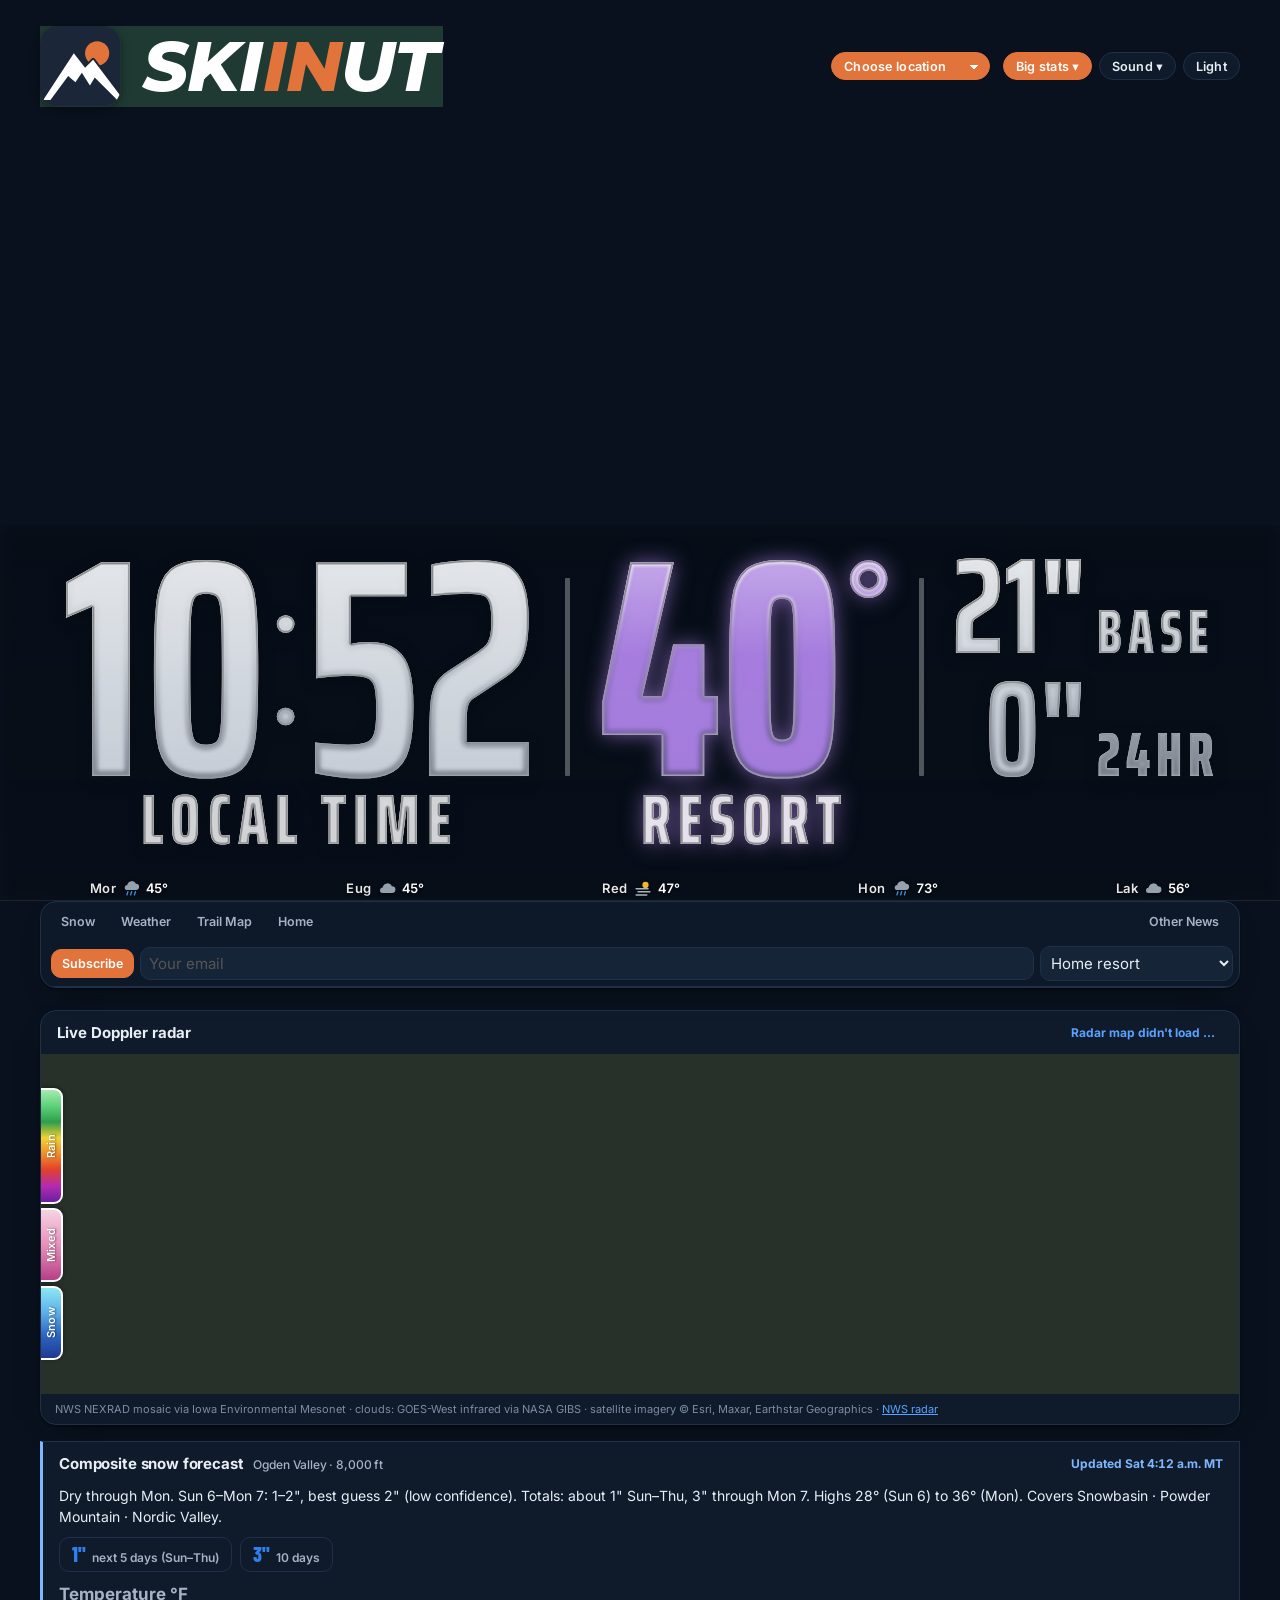
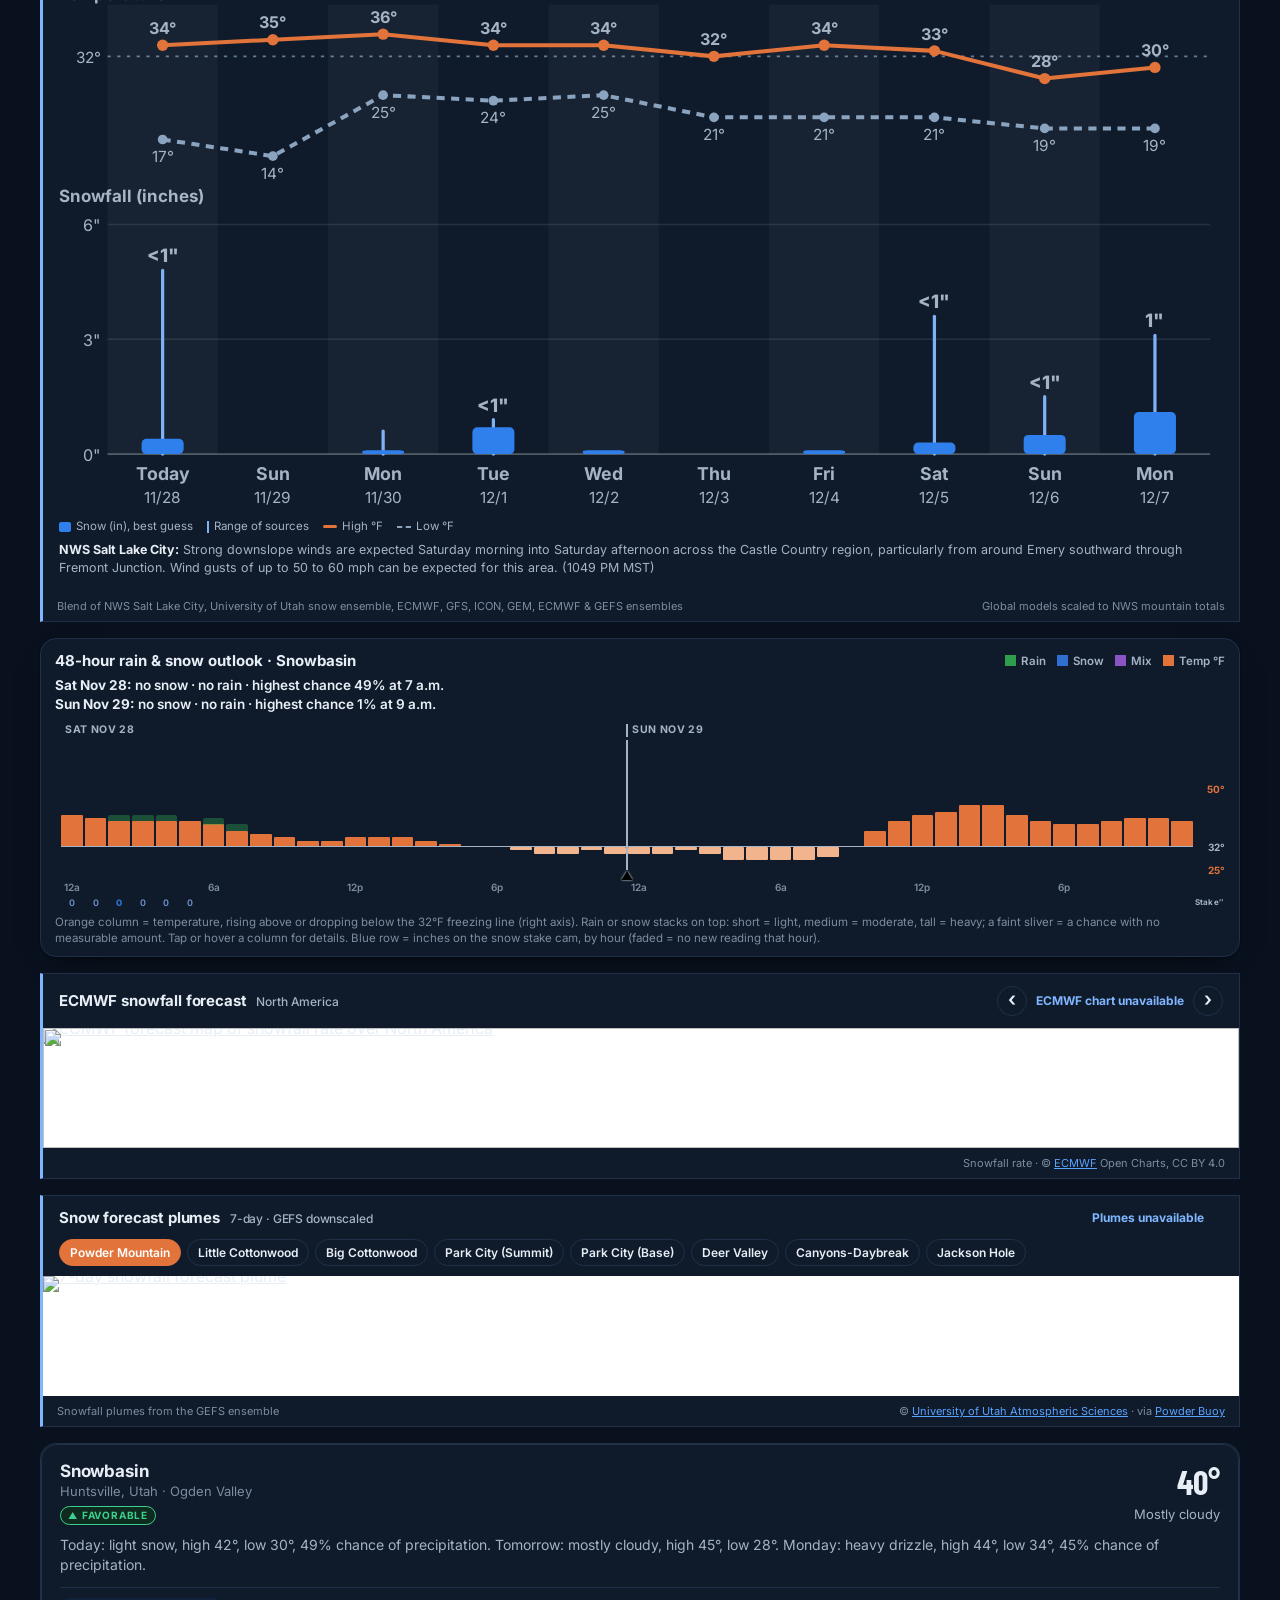
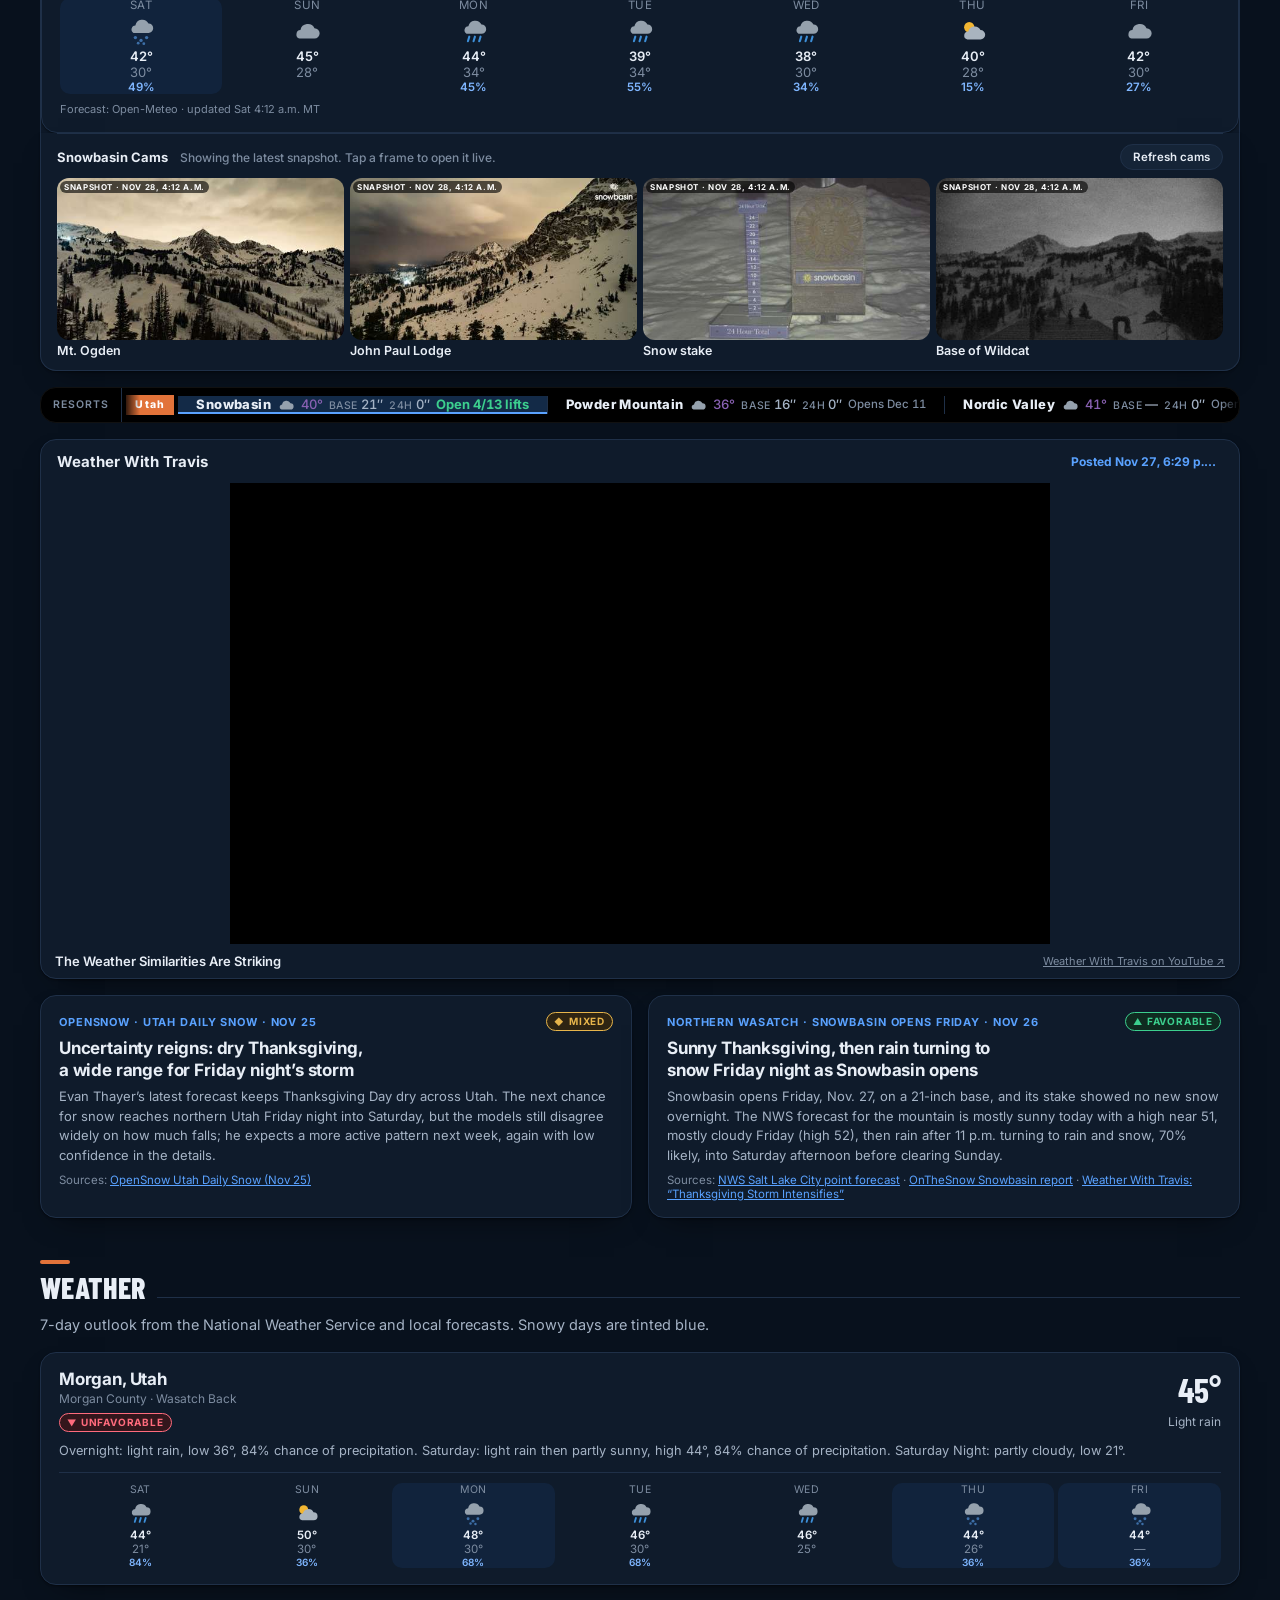
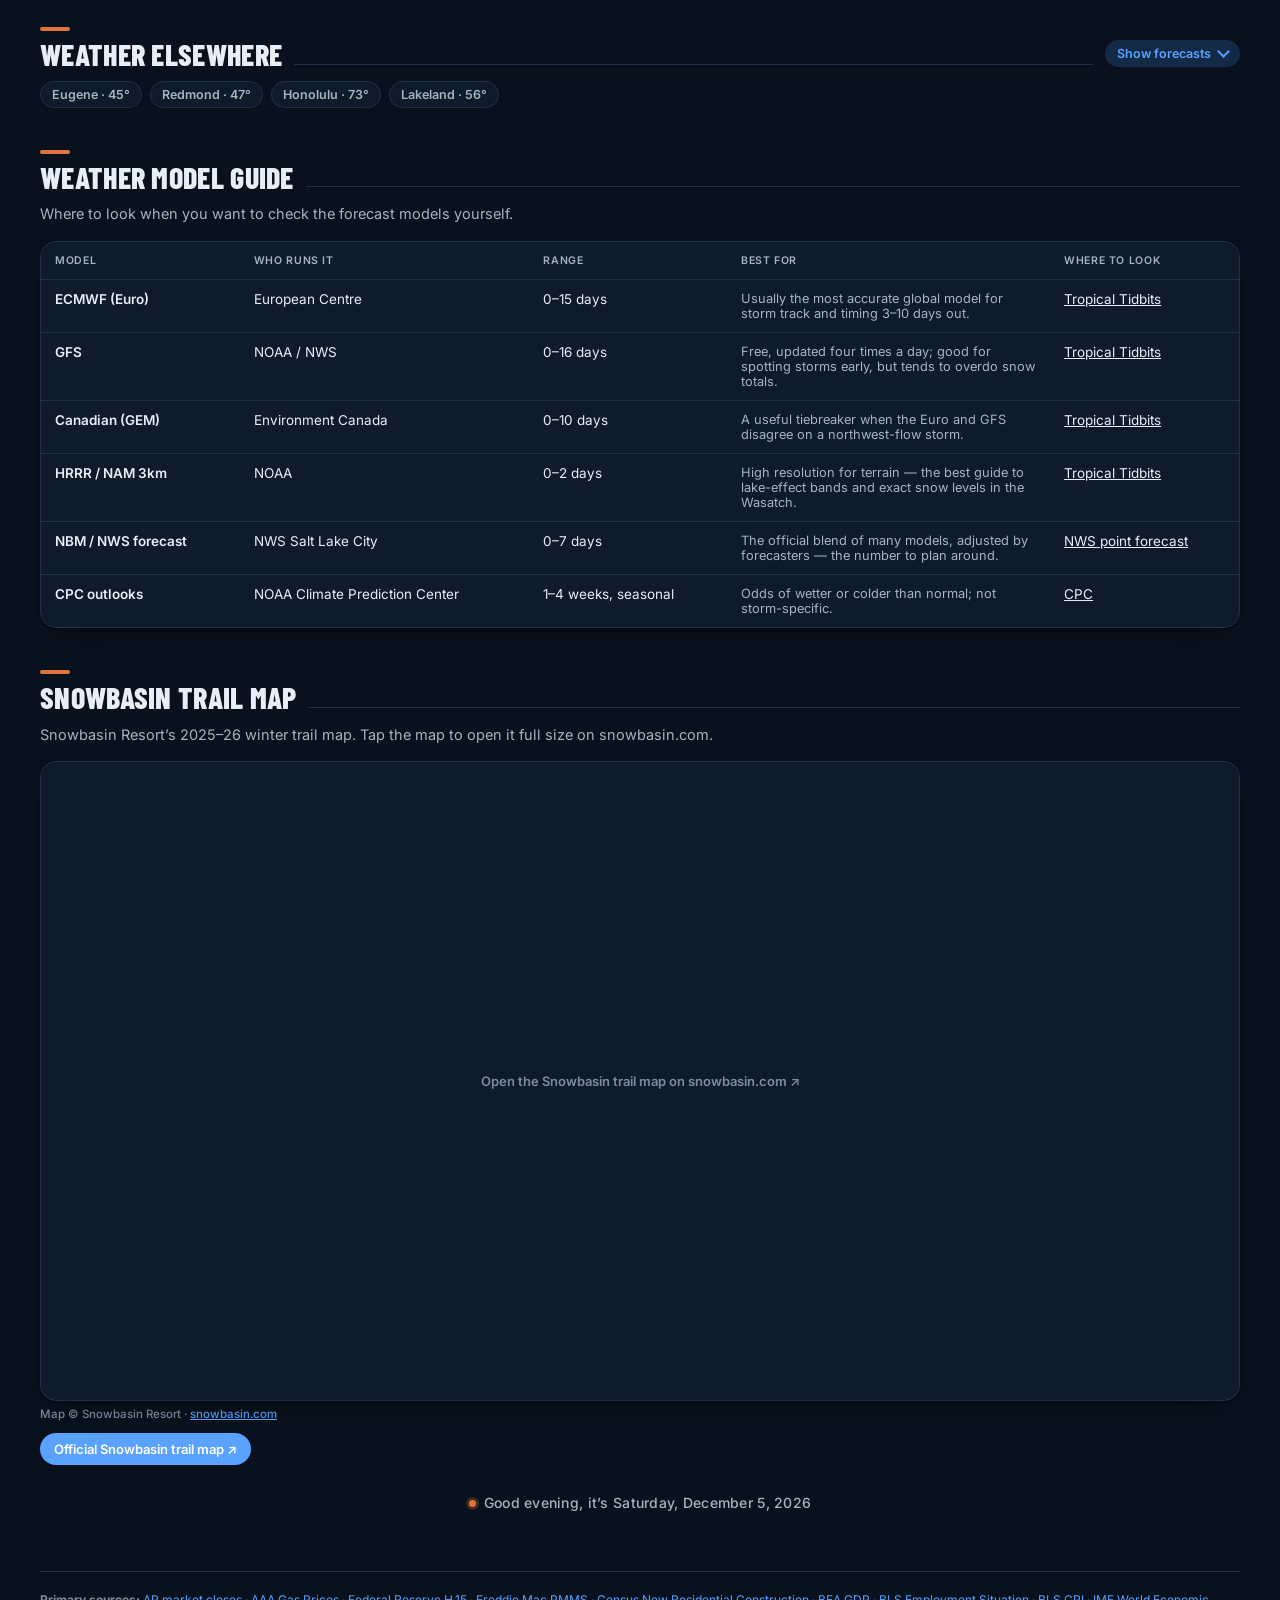
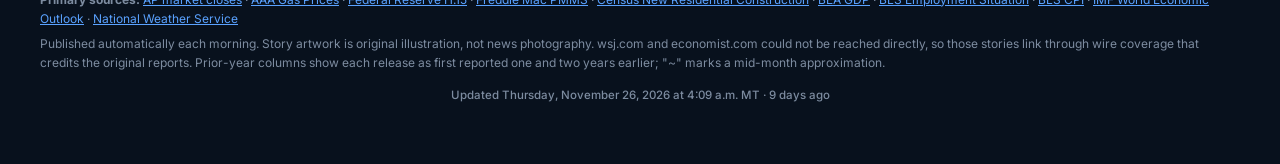
==== commit e2f0524f: "Live data refresh Sat Nov 28, 4:12 AM MT" ====
--- a/index.html
+++ b/index.html
@@ -2083,11 +2083,11 @@
   };
   window.WX_ICON = ICON;   /* shared with the resort weather card (Mark, Oct 29, 2026) */
   var WX = [
-    {"city":"Morgan, Utah","home":true,"lat":41.0361,"lon":-111.6769,"abbr":"Mor","mid":41,"where":"Morgan County · Wasatch Back","now":"46°","cond":"Cloudy","note":"Overnight: light rain, low 36°, 84% chance of precipitation. Saturday: light rain then partly sunny, high 44°, 84% chance of precipitation. Saturday Night: partly cloudy, low 21°.","days":[["Sat","rain",44,21,"84%"],["Sun","partly",50,30,"36%"],["Mon","snow",48,30,"68%"],["Tue","rain",46,30,"68%"],["Wed","rain",46,25,""],["Thu","snow",44,26,"36%"],["Fri","snow",44,null,"36%"]]},
-    {"city":"Eugene, Oregon","lat":44.0521,"lon":-123.0868,"abbr":"Eug","mid":49,"where":"Willamette Valley","now":"45°","cond":"Cloudy","note":"Overnight: mostly cloudy, low 43°. Saturday: mostly cloudy, high 51°. Saturday Night: cloudy then slight chance light rain, low 43°.","days":[["Sat","cloud",51,43,""],["Sun","rain",55,49,"100%"],["Mon","rain",53,42,"100%"],["Tue","rain",50,37,"32%"],["Wed","cloud",48,38,"44%"],["Thu","rain",49,40,"47%"],["Fri","partly",49,null,""]]},
-    {"city":"Redmond, Washington","lat":47.674,"lon":-122.121,"abbr":"Red","mid":49,"where":"King County · Eastside","now":"48°","cond":"Areas of fog","note":"Overnight: areas of fog, low 40°. Saturday: areas of fog then partly sunny, high 51°. Saturday Night: slight chance light rain, low 39°.","days":[["Sat","fog",51,39,"20%"],["Sun","rain",51,43,"97%"],["Mon","rain",53,41,"97%"],["Tue","rain",51,38,""],["Wed","rain",49,40,"65%"],["Thu","rain",50,38,"50%"],["Fri","rain",49,null,"25%"]]},
-    {"city":"Honolulu, Hawaii","lat":21.3069,"lon":-157.8583,"abbr":"Hon","mid":79,"where":"Oʻahu · Honolulu metro","now":"72°","cond":"Isolated rain showers","note":"Tonight: isolated rain showers, low 70°. Saturday: scattered rain showers, high 79°, 30% chance of precipitation. Saturday Night: scattered rain showers, low 70°, 37% chance of precipitation.","days":[["Fri","rain",null,70,""],["Sat","rain",79,70,"37%"],["Sun","rain",79,71,"37%"],["Mon","rain",81,73,"34%"],["Tue","rain",81,72,"30%"],["Wed","rain",81,72,"30%"],["Thu","rain",81,72,"28%"]]},
-    {"city":"Lakeland, Florida","lat":28.0395,"lon":-81.9498,"abbr":"Lak","mid":64,"where":"Polk County · Central Florida","now":"56°","cond":"Mostly cloudy","note":"Overnight: mostly cloudy, low 54°. Saturday: mostly cloudy, high 66°. Saturday Night: mostly cloudy, low 55°.","days":[["Sat","cloud",66,55,""],["Sun","cloud",74,65,"46%"],["Mon","rain",73,62,"60%"],["Tue","storm",74,63,"49%"],["Wed","partly",78,65,""],["Thu","partly",82,69,""],["Fri","rain",83,null,""]]}
+    {"city":"Morgan, Utah","home":true,"lat":41.0361,"lon":-111.6769,"abbr":"Mor","mid":41,"where":"Morgan County · Wasatch Back","now":"45°","cond":"Light rain","note":"Overnight: light rain, low 36°, 84% chance of precipitation. Saturday: light rain then partly sunny, high 44°, 84% chance of precipitation. Saturday Night: partly cloudy, low 21°.","days":[["Sat","rain",44,21,"84%"],["Sun","partly",50,30,"36%"],["Mon","snow",48,30,"68%"],["Tue","rain",46,30,"68%"],["Wed","rain",46,25,""],["Thu","snow",44,26,"36%"],["Fri","snow",44,null,"36%"]]},
+    {"city":"Eugene, Oregon","lat":44.0521,"lon":-123.0868,"abbr":"Eug","mid":49,"where":"Willamette Valley","now":"45°","cond":"Mostly cloudy","note":"Overnight: mostly cloudy, low 43°. Saturday: mostly cloudy, high 51°. Saturday Night: cloudy then slight chance light rain, low 43°.","days":[["Sat","cloud",51,43,""],["Sun","rain",55,49,"100%"],["Mon","rain",53,42,"100%"],["Tue","rain",50,37,"32%"],["Wed","cloud",48,38,"44%"],["Thu","rain",49,40,"47%"],["Fri","partly",49,null,""]]},
+    {"city":"Redmond, Washington","lat":47.674,"lon":-122.121,"abbr":"Red","mid":49,"where":"King County · Eastside","now":"47°","cond":"Areas of fog","note":"Overnight: areas of fog, low 40°. Saturday: areas of fog then partly sunny, high 51°. Saturday Night: slight chance light rain, low 39°.","days":[["Sat","fog",51,39,"20%"],["Sun","rain",51,43,"97%"],["Mon","rain",53,41,"97%"],["Tue","rain",51,38,""],["Wed","rain",49,40,"65%"],["Thu","rain",50,38,"50%"],["Fri","rain",49,null,"25%"]]},
+    {"city":"Honolulu, Hawaii","lat":21.3069,"lon":-157.8583,"abbr":"Hon","mid":79,"where":"Oʻahu · Honolulu metro","now":"73°","cond":"Isolated rain showers","note":"Overnight: isolated rain showers, low 70°. Saturday: scattered rain showers, high 79°, 30% chance of precipitation. Saturday Night: scattered rain showers, low 70°, 37% chance of precipitation.","days":[["Sat","rain",79,70,"37%"],["Sun","rain",79,71,"37%"],["Mon","rain",81,73,"34%"],["Tue","rain",81,72,"30%"],["Wed","rain",81,72,"30%"],["Thu","rain",81,72,"28%"],["Fri","rain",81,null,"28%"]]},
+    {"city":"Lakeland, Florida","lat":28.0395,"lon":-81.9498,"abbr":"Lak","mid":64,"where":"Polk County · Central Florida","now":"56°","cond":"Mostly cloudy","note":"Today: mostly cloudy, high 66°. Tonight: mostly cloudy, low 55°. Sunday: mostly cloudy, high 74°.","days":[["Sat","cloud",66,55,""],["Sun","cloud",74,65,"46%"],["Mon","rain",73,62,"60%"],["Tue","storm",74,63,"49%"],["Wed","partly",78,65,""],["Thu","partly",82,69,""],["Fri","rain",83,70,"23%"]]}
   ];
   // Weather badge from today's condition. Morgan (home): sun, partly sunny and snow are always favorable.
   var WXRATE = {
@@ -2304,8 +2304,8 @@
     ["DIA",507.60,501.27],["QQQ",650.99,633.93],["IWM",273.79,268.87],["AAPL",358.54,355.58],
     ["NVDA",150.49,149.30],["AMZN",254.12,244.43],["GOOGL",274.96,273.10],["META",628.96,609.89],
     ["JPM",322.96,316.74],["PPG",124.88,124.61],["SHW",363.24,361.02],["AXTA",36.70,36.06],
-    ["BA",167.24,164.53],["GLD",334.40,327.45],["USO",137.77,139.89],["BTC",59359.84,59866.37],
-    ["ETH",1650.19,1661.08]
+    ["BA",167.24,164.53],["GLD",334.40,327.45],["USO",137.77,139.89],["BTC",59165.12,59866.37],
+    ["ETH",1645.67,1661.08]
   ];
   /* 90-day sparklines: SYMBOL:[90-day % change, closes scaled 0–99 oldest→newest]. Through the Nov 3, 2026 close. */
   var SPARK_ASOF = "90 days to Nov 28, 2026";
@@ -2333,8 +2333,8 @@
     "BA":[-20.3,[95,91,87,93,96,99,96,89,86,96,96,95,81,72,74,80,73,77,72,74,50,56,53,64,66,65,60,57,56,61,59,54,51,58,60,62,61,64,56,57,57,22,20,29,28,34,31,37,29,31,29,31,33,28,27,16,14,12,8,0,11,14,15,20]],
     "GLD":[-18.2,[97,97,84,91,99,95,87,91,83,86,79,81,78,86,89,86,87,79,78,80,62,68,66,68,65,64,67,60,63,70,67,67,60,68,67,64,62,64,52,50,51,56,57,52,37,44,41,56,60,56,64,53,48,36,37,34,34,21,14,0,12,3,5,13]],
     "USO":[6.2,[0,10,28,28,31,30,41,50,71,63,67,80,66,64,60,46,36,48,58,46,50,34,40,51,44,36,38,35,44,46,53,58,59,69,80,77,77,75,82,99,91,85,92,96,97,68,71,39,46,47,32,29,29,41,39,26,26,16,21,25,9,14,25,20]],
-    "BTC":[-23.7,[68,69,67,70,66,66,80,74,75,77,72,70,69,63,65,66,64,69,60,62,63,79,80,80,99,97,91,91,90,91,91,88,88,88,93,92,92,99,96,95,87,81,85,86,89,82,87,81,83,81,80,83,82,86,90,80,79,78,76,76,78,80,68,66,66,69,64,66,77,61,60,60,56,58,53,54,45,34,19,23,22,22,15,11,0,5,8,9,3,6,6,4,2]],
-    "ETH":[-32.4,[70,72,68,73,68,66,76,72,74,77,75,74,73,70,77,78,73,77,67,68,71,85,87,88,99,97,91,91,92,92,91,91,90,91,93,90,91,95,93,92,82,73,74,76,78,71,75,68,70,68,67,68,67,71,73,66,65,63,61,60,62,63,54,53,54,56,54,56,69,53,53,53,43,44,37,37,34,26,13,18,17,17,13,12,0,5,9,8,5,6,6,4,3]]
+    "BTC":[-24.0,[68,69,67,70,66,66,80,74,75,77,72,70,69,63,65,66,64,69,60,62,63,79,80,80,99,97,91,91,90,91,91,88,88,88,93,92,92,99,96,95,87,81,85,86,89,82,87,81,83,81,80,83,82,86,90,80,79,78,76,76,78,80,68,66,66,69,64,66,77,61,60,60,56,58,53,54,45,34,19,23,22,22,15,11,0,5,8,9,3,6,6,4,1]],
+    "ETH":[-32.6,[70,72,68,73,68,66,76,72,74,77,75,74,73,70,77,78,73,77,67,68,71,85,87,88,99,97,91,91,92,92,91,91,90,91,93,90,91,95,93,92,82,73,74,76,78,71,75,68,70,68,67,68,67,71,73,66,65,63,61,60,62,63,54,53,54,56,54,56,69,53,53,53,43,44,37,37,34,26,13,18,17,17,13,12,0,5,9,8,5,6,6,4,2]]
   };
   try{
     function spark(sym){
@@ -2363,12 +2363,12 @@
    Keep this script, the cams markup in the weather renderer and the page's mcp capability as they are during routine refreshes. */
 (function(){
   /* SNAP = built-in snapshot of each cam (JPEG, base64) so no frame is ever blank; SNAP_AT = when it was captured. */
-  var SNAP_AT = "2026-11-28T10:13:26Z";
+  var SNAP_AT = "2026-11-28T11:12:20Z";
   var SNAP = {
-    ogden:"/9j/4AAQSkZJRgABAQAAAQABAAD/2wBDAA0JCgsKCA0LCgsODg0PEyAVExISEyccHhcgLikxMC4pLSwzOko+MzZGNywtQFdBRkxOUlNSMj5aYVpQYEpRUk//2wBDAQ4ODhMREyYVFSZPNS01T09PT09PT09PT09PT09PT09PT09PT09PT09PT09PT09PT09PT09PT09PT09PT09PT0//wAARCAEOAeADASIAAhEBAxEB/8QAGwAAAgMBAQEAAAAAAAAAAAAAAwQBAgUGAAf/xAA8EAACAQMDAwMCBAQFAwUAAwABAgMABBESITEFE0EiUWFxgQYUMpEjQqGxFcHR4fAHUvEWJTNicjRTgv/EABgBAQEBAQEAAAAAAAAAAAAAAAABAgME/8QAHxEBAQEAAgMBAQEBAAAAAAAAAAERAhIhMUFRAxNx/[base64]/[base64]/LnO9eMHsKaYAFAq6kVLRGq6GFB1RFV+tcVJ+Mr4yuohgiA4GCSPvVE/FPUOWKsP/wACun+XJn/SO5Aq2muQtvxbKAO7Cj+/[base64]/eiLGpTFvIpA+c0YWw0BQSSPLb5qYxEw7kBBB2yvG1ezXnwkwmiOoqq59jQNQkJAibA8jxWuVDDDDP1qmhgfSFApphOGGcjIZ1HIBHFFazDhZbmRu4vBDcfSoezmmYmSfI8KAQB/Wl3/KiKQGR5EQ6W0H9P1NXTBZLt4pA9pczh0/XoJAb4o1n+I+pWtzFJFKyxBiZIn3DDHnP+VIEObGT8pDKCMgazk54+9WdZQsdukIMhTMhFMhtdz0z8YWnUOow2zQmFLgYikZs5b2PtnxXT6K+QW3TZYzI5IUbMoH/ADxvXXdI/F8kVig6tE8j5wsiYDEfI+P61y5cPxvjy/XZacV4Cuc6p+M+nWKwmENcmRQ7BTjQp4z858VgXv49a56LLAlqYb2YFAVY6UQ/zA85rM4WtXlH0PFTgVwP4A/ECiKbpt7clmT1ws7E7eRn67/[base64]/DeyLDMyxuMggfpGK0OkxSrbdiTUsgyRg/qz5pfqd9Jazpi2aSNR6mK7ZrJTqNyzyTCZ0dvCnFeyeXnvhv38PUPySLETrVgXAO7D2odpdyhAkltJ3psj1HAJ38+KjoF/cXlzdC6JYEAg8BcbVp3CwzsI7hQ6KBjJ81cTay3/wAUgt7h5Y4FhRchWck49tqyLCWR2ltTGzC8HqA2P1Ga6u4K3FsyKRpkXAJHvUG2tbSxWWRU1xpgNjHA8UhaTPUisXbWEpKi8OpxjjkbUNOv25uDEbdxgHLZHgVS1/M9R6RPPbRoLmSTR6djoznegt064i6rH30ysgHcZVzk+c+2adS8m3DcrMF/hyJrXUNQojK5jZUwrldsjYH3rmepSS2c+m3LxkkhcZIK435+ad6Vd3M1qi/ml1L6CJFOSce+fmnVdC6hapBCkUD91mfQQBlmfGST9qzjFJDo7iSRhjgkg1t2vSpYCrz3HclRtY//AFjFY97dSveEXEjSKjEKBkD7VU1VZpIbhZYTh13BH9q3emdfRoxDdFzKu2sDGfaueWT2Terxwvdq8lvhNAySTUs1Zcd/b31xCQ0E7jIHJzWjb/iO6XKzRq+DzxXA2N/cMUi1hJiAdLDnBxx4rfRp+36wpf44rleLcrrY/wARwMB3EdD5xuKbh61YscGcL/8AoEVwoPfHBB8g1aRZQchT+9Z6ta75+qdPXm6j+xosV7ayfouIm/8A9Cvnqaxswou+N1p1NfQ+4M8jFEG4zXzsXE8YOhnwTxrO30p+x6ze2pGGLp/2PuKmGu2xUYrmj+J7jG1tED8k1ndQ/E/U9HathH3X/wC1f0j3JNMNdddXtpZJruriOIf/AGNclc/jdnvGHT7cNbJka2BJY+T8f51yNzbXs/enmEjvk4ydRc+WP70303pi20WQz5bx7CtdYm1tz/i+/kkSJNETH1EImSq/OayL7rV/fTk3TyywREHC+lc8AYHJqBHCLSSe1hLuQQFIwWIPG9L9S1x9PJAZHKEhBvg+fvvVyDOvJR1S8WMMuiNtKHVkfJrOlJkkILED1FSfbJ/0osMUnbYCMjvMF2x6QeB/UUO5ZO8GAMcaAJpJySR5/vW2UwTMulkkCyJ+kkZz8/WrpcyGR5HfRIN+Nm+opSNsqh0jC+nbzn3pmKVgFUBMA8stA/adRkidJYnaLA0gKcAH61o3nXepCzmVOoTM0pA/WRpB5/pWIr7ZVV43CAAN8EUSFpXhk0MobGuPVvgecGpYrf6V+Leq2CRx3LiZAMASnYj6813/AEbqlp1i37lu2JF/+SIn1If+ea+LLrugPWHkO5VgRn4FaNvPfdNuoruzMkDHByrZ1e4Pg/SpeMpOVfaxGK9264my/wCoRkiAuLHMg2YK2kn7H/WtF/xz01ZYYu1NrlBOCAMCufVrXTaaFcTW9sga4mjiUnALsBk1wnXfxteSxdrp0ZtVclC7DLg78HwccVyXVerX92sZurl7h4TjU24HBB+uNqs4aa+yQXdpckC3uopCeArgmmQMV8QkvpJUSIsQzKWEg9JB8HNb3Q/xh1a0hka7mF1GFCoJeQR8jxxzTodn1Dao2rC6L+KLTqheOUC2lTH62Gl8jwa2WubdVLGeIKvJLjbbNZVLZqhiyc163vLW6Gba4imGM+hw1F1CooDRE8V4RmmNQr2x4qYA6PevaB7UXFexQBK1XSKKysTUaPeihNgDmqbGrSxk/p5qoUgb1BDYxVDIFG1Q66zg5xQpIk43qKlrgA0NrseKo1vtsSKH2SPFTTFzdtmqPeEcb1DRHHFC7RoOSmUdp/SGwpOk+a5m1mt3sZmaAGVDswOMCu0ECuMac/Feh6ZZlihtoxr5wvNeyeHmuVwllfzW1334iB/9D+k/auxs72C+sjJo0v8ApOB5xT0/[base64]/NPMJHD7oAcrvS3UYnZGk0nRG4DH5NMTu6Qh9RUSZ2yM8ik7+2/gSSpEGnVfQ3OKxI53U6WLg43J5Ga1IOrx29mO9limVGPNSyxucpWM8heXJQA4wcbb0/0a3ikMwkDApvkHGqrdVubB+xKAe/JpLhD/Ka9ez2NrC8VohZygPcB9/GalUaxktoIkvZ50JbbDgEqfb3rZXqFmsCzSTxqHGRvnNcTHbSyRJoid9RJGOKDKsseqM5G+4z5qXjqyu4uuoWNoytJcKGbgA5NZU3VoLZwbS9dlB1tHJlg3wDzSJ6LHLGHFw/[base64]/5tRILuS9tpvzFqVj0AIg5b338VOpo3U+oyy2UAtSyNMwEjKcmP3FEmjn/JSNczI5HqBAOFXGKzD1lbCR4UtgxDktlsf+TW5bXVtfQ6oHDbepTyPqKtmDnx3iPzMpIhQ618ZPjH7f0oVrbpKrPch2flUB3I/0+a1+sWdxcvBHbDCKCCOAPmqN09orcWtvPH+YfdsncgeB8U0xnE28Ns0YjHfduAchMf8AOaXiZQDkHODvmrsjRSn8ySulMIpXJY5/80EmJSzRuzEkYDLj7GqhyCGN0LO2kAEkY/t7mmrNpUhZYTG5Y5QE4Ofb4o1vFHeWJS3eNWBAbA++9RbdNuYXZPR23ILknn6VNUDqdm9qUnt1kAc5YEAiM0LS2llMiKyAPgN6Wz/Y10US9qERs2oAYJbyKQu+jxTBpbVjG7DOB+lqmmMiCZreQSPG+Qcg+/2pqVpZpGKlW0/xAV3OKpb2l0JJYihBRCdB/mPxWl0dNNnhojG6sVbI3NW0Z1zJPIsaxW7q0m+Tv6geR7Gk3ScyCCUHU4AAHuNq6iPABXRp0nFAvIJrgKsEnaKv6jxkfWpo55YbhkLaSmBy+wFOWsscML/nZMLjChYznnfmizPeWX8I2rXEatgOTnY1X+BLL254HikVcE4/T8CqGLa8tmhzG0pRTyRkkfPtTcE6XEBMEgJ4Od8H5pK36Zb91Vb/AOPGQc41H/wKpddYsLKMpYorOT/KuF+9T36DkJvbaVJ4p9LxHYxek7/5fFdH0P8AF8qPJ/ibtPCx2ZEGYyOQcciuUh6/Yun8YtG2ATtkZ+KaS+s3KCN9pBqB04B/5iln6uvqdhfWXUY2eymWVVwG0+M+9NhAK+VdN6r+Su3uLSUxGPGtj+hxjz4PNdBL/wBSLC2tYmlgM07YyInGMZ3Px9Kx1Ndrpr2mvllz/wBTr2Z5o47VIYW2jZCTIBn3O2cUh1X8edau4WtY5BAmNLMoGttt9xx9qvSnZ9aW9tHuZLZbmEzxDLxhxqUfIq8MsVxGJIJEkQ7hkYEGvglpLfWym7gmMYn1QtIdyQRg5rq/wZ+JY+hWT20tuXZ3DP6iCPAxnbjFLwJyfUjGDVGiBrg//XU0snUJrCNpVcIIEYgiEgHVkcnJoH/qrqfUbeN2kFqysJe3HyN9s58bHas9KvZ9A7IFVkSOMapGVBnGWOBmvnvUOp3/AFK2aGe7kCOP5Dp/tSk91efkzGJJbgoBoR32JFTovZ2PWvxN0vowkWdmeRVyqqNnO2wP3rm3/wCo0BlTT0t+ydmLSjUD52xWB1OGOeDvSoZpYTp7SHgt7/ak7qxBuu7ZRK8KpnSW5OOPrW5/Pj9ZvKvqFh17pPUJY4Ypws0nCOMb+2ePFai28bgMuCDuCPNfELmG4tYh3I5I2IyrKf71s9K65fXVnLZG8mhbIOqN8E4/txUv8vxZz/W/aztKisY2iY8q3imxMiEayF+c1lTyCCF5HICqM7ms+ST87brPrCIAf2ro5425vxG9r1ERLBJLbrCx1qCQz8gf0/rQvxZ1Rbrodk0cTsXPclUKfQfAPiubu5HkktxGWKFQRg41iugHXW6RbiVAqhhghk1Gtys3i7G369adP/C8VxcyorougJwdQ4GPpWt025jvbG0lk0924hEuke23+or4/wBevrLqtzFcxwm3Mi+sx8F/cjNdt0luqw9OseqLbpPDbWzQoIW9RGNiR9R4paz/ANdN1XqvTulW6y3bjSxwBsfvU9PvemdZE5s2SdIX0MwGxPx7j5r5H1C6uL2e5e+dwCApXJxt44NbXSOqJ0Lo3etJo0uJ/QEdGI+uB7eTUvLPSS+X0OfpVnI4dYlZl2I+DWJP+H45eoSmKD+EiEDIGM42rn7S+6rbyW3VUmuWtruRQySBQsjZ5ABywxnH2rU/GV/1m2ia5srkR2/bIkQcp7ZAGd/fIArU8pZBv/S0C2hl/[base64]/[base64]/zpSLo8M6ldRjcYxvk8eRSd9YzWMRUqjoWz3AN/9qmRTF7a3EZ78y6w5xqJzvQ44VLaSQpA3UjG4+vNbdiYupdOV+/25Il/iahqC87/AOeazOodPmiUTpdJMuNWvGM58/NJR7pd01pOyuuUlONjgr810cOrRljkE858VyZWe1CpdQsN9OeNtvNavRbsGGVO6XYPlQTggHxUsWVo3sMshieIqTES2/nIxisqwu44J4fzbmN4Y2Upg4AJzmm7uS4EkczzJDGCSF9xjyf8qTaG3uGPddewpJ1FSNsbDP70g3lcOokjPcVtwVI2FBmtZxex3EUp0DVqQ+xAwB9xWR0u5HT3kDyCS2fBVwclQOMj71px9asSNYdslggGNz8/TmplNGjuVMgEilSRnPgfB80YyRA4LAfXalY7u16g8kWkF4zjJ2/r9qiW9hWJJVl1Jk/PHPz4qYpoyRqd3XP1oLPBKZO9DtEAxJxgg+f6Up/iAadWEWcjKjIGTvtv8CgX95PPbzW8sC24KZznc4/yPFMNe6hPNPKkNvHGsatvlhuCAc/Hnil2j6XbPrWQFdOgooyc/[base64]/H025/Jtdoi6SMhPtz/WnErQvxBb2ixkIYSx0heQMDB+u1ZLr3bx1TTiRiQW4wK1Y7WC1t5p5mDTFAWychSRjb65rFjDPcpoIBJwAPFWFdJbLFdQrDMF1WwA0KNs4/V80e5iSeF4pFyGG+Bgn71iR39xFeu8cIcYAcr6iR4p216zDLHI050Mh4HtxUwNQRRWVswhi3AzjyTXMzS3csxaZ5AznScnH2/rXSX/ekt2jtVOpxs6tjHH+9Z9t0Zg2u6kLHbAB/vViE7Ke6W8t5S7sowCucDSNv7VqQ9Va1ZoeoY7mCysm4I8A4prtxomnQNOPbakuo21rIoeZmTSN9K5yKe1L3DC6kE1kxQ5Ek5dthkYH96DPbRdNj9UrPO66kKbBd/enY7O2ntfXpic+ktE2Aw8ZH7UjddHu4zqjfvqBjGdwPpVQe3v5Z7XTdyMtqAELDnP+dK3Fo9reP+WdgqEMpG5IqlvciJVs7qIrGzfxM7H4py9voxDotMnS40SeTnkf2p9G1+KZY7a2WOE6+4eTtj/elLeJ4+ntHcTQosiekaskeKB1+GSW8kkNvOukACQt6DWfcK9s578gc+CpyKDoLKzit7VTJIshUBlyeKzOvSxPGmXJkzso4xTUc6jpYnEifw49lJAOfFJdUikvIrV4SHbSCUQZwSN6n0Zs8hkKsQBsBsMcVu9G/F3UulIIYHVrcqVaOQAhifNZqdLupEC9thIeAdqIOiXBGjnHJUZ/rV2Ji0fU3kuSbd/yqSN6go2IPjFac17/AIPFb9u6WWTCMhMYbt+SB7HI5A3Hml7fplnbQgzrMZhvqP6f2rH6rEiXTSKUxIxYKrZwKTNZ6+W3P+KJQY4elG5ijBMpRmye4Rglcbjz581ofiD8WC96NLbwdyOefQsj40mQDOQRk4/2rnOkwa5Qwi1gDcuMCt9YYgNQWJP/ALAAmr2xrqW6cvRksJ+90m8up5D/AA2SXSVGOPb38VHXOuWq9Hi6N06zubIJhptUuS5xsD8b15OowC4MSK7KOWHvWF1WYSXbqsYQA5OByabpkKMxY5YkmoG29e5NWGCcE422oqoolscXMe2fUNvfeqEjGRqIxv8AFFtoDL/E7gQqcjIO9BbqbySXsjStk5wBjge1bXR8R2UwfUYlGSwOQPpWLPCJLhQkgJkbjc4/zrVFjJadLvVaeIMEGUUn/m9QAuLzV0yCNSrdwEtt5B2rPeRnYMWOwwN+Kd6daXZtu/FEJInRlwCCc/SgX0bxSFGgMRAAIJHNEKEen+9MSXcn5VLZXOhTmrfkp2tUlSMuHONvFLPHIhwyMMc5FUe05YE7kmrpNJEX7bMocaTg+KoW0nHkV5saR9KDc6f1BrmVYGbSBGN/JYf7U80sUtuzOpA4AI5+RXKI7IfScZ807PdyNHbRJICEH/AamK3oHite1algC4JXJo7W8bSd3SBIBs2K5S4kklvQzDLjAArdvbgv0mTLhZdPqUc4zUxVIbWaDuSQMLjugkSZyR7U9C+ixQ3CF2VN9Pqyaw/z5h6SYIyyEqukk775z9qp07qM1pEFxlGbIJH+dMD0p7NjcTRaYDNGNcRGxz/Y1mJ+dmswvMCkLknj4/rXQ9y0vla3lGNaqzEHGr2/tVYbW1gTQs2UySc00LW972LmaHqG8GAFUrqBP1+lJ9Rhsred0tJJVkZcnA298VrySQRwAWmhsjJ1Hn7USyVWUh4UUlsLjyKmjmZLi+ngIckpsgBx/aivH1G3jd5dldCuCw4wBx9K3xDGZtXYUIM6sgE7cEf1pK/eO6mSBmMQHq+viroz4bG/S3ZNKaJgNi4yT4pVra7tWLONBj9Wc/Pj7mulC6VBwHCDDEt4+KLL23GmRUKkbqdz+1NMcpJJcLBqJYLKR6vfHzVrO4MEndmjMsRUqR75rfurC3uIwuMeyg4pSbpkRtxHrCFfnbPyauphUy3MgjmaCQKhVo9iQx4/59Ku6SzWlzeXORJkaUPnejW13e9LtJYZkLALmJs5UGvRdaaWKV51UqxwNuPT/riorOW4co8aKqKzByQMHI+fanHnPUIItal5EUq5xknA2/vSd3KslxsAo0Kp/beq2lw1rIxQjB/rvVxExwSSkaxlB6EJ4yTsKctgdXZlhHZh3uGI45oVrdxLaotwjssEmqPScbk1sdM7MtxPplMoaNVkVh+qpasK31uA8K2ymdVi9TchsA4WiWrzQ3ENsLkJpiyYpBxxtW0qJDDpiXQq8D2rEvoILa+iurmbTlSACM6j5/vWZdU2ZIGQkpGyqB6tsAj5+Nq5pRHLdzahoTDMAm4FP3t4JbBvy0bJAWCDI+uc/wBKp0mAD1zBRG40Nk4OfGPmtTwlUt5Lq3kgV2CR6SwIXxnzUnpjzRgwRkuXbJPt4rfzBHOkA2kYEtk50gDz/ShWkKy3L3sMoZJV048ZG1TTFrUyiFUkRg6AAg/Skbi7uLfq69wHsygKB/n+9a8eWGGjK6f6Ul1Dp/fkWZGJeP8ATHkYzSA+rB33BqjwCX9fIOxU4NInqJSymWUlbhNhlMZO21PTXcUEUbkFjIQFVeSTVApOnwuBrUM3/cPSf6VVIZLedpkd5QQAysdwB7e9MW03cBjkZe8v6lB4Hj+lFYHGV06vmoEEkt+oySwTQg6Ds2PH18GkbvpdrABKkzBNYXTzv9a2WgGvuDOSNx70uLMRsrQrlGfW6tvg+4qjZvhbSQnvx+knwMjPyK4vqisLgBhgeNsZrqrqcRRNqBfI/TzmuVvnM06hRhQPSM7Y/[base64]/Q8mI0GVABb3xya6eRXc6dRweMeKRv4NFmYoIg8jbY5JqyjFSyKKzynbGVGM5qtlCJWLhC5B2XFdHb2+uNI548PpyQaYihihftIqrgZ2FNMZcHS4tGJV1ecZ4ppbK3CnESgeNqckifI0EAec1DwMxGG0r5FTVwgYrcHaFQQc5xxQWtYDHKvede/jVvnO9arWoCkjnHJoMNsCMkn0nIJFTQtY4sbJkLgrES+Tt9jWDPL+buDIwIZySSTXQdQtlNrKqMy6hkkf6VzIAM4VCcZ5PprUSt/o0hZpLZsbeoYOr9zWgbdhKWJBUrgDFB6PG8KaJBGAdlOxY/ccitMoAM5GPms2rjMkjWORSsahuAdNAvLeK50o643/lUDP3rY0B1BG4PBpea118E7cU0xyd/AsEsahCARz71pjp1lNgwyMjj5zTk9k7KQcNjgEUAW6oVLjSwOSE81rUxl3fT7yOd37ZcM36lHOfipiPckSOY4VYiGD7b+374prqPUU1otvIwK/wAyn4NI3VzJOQzHLMBuKqF30MCSxznAXHipaTuJHGAAEzg1e3hFzIQ76RkAnA2zWnB0R0cyGWKRFztkimjJhmaKZZAT6SNq6H+FPGH7oGV/TjfesGKPFyuuPVGXwQPIzTk9zAtwOycALnPzUqw1BZxrHI0lwcJufTv/AHp62igVUkDuVcenJ33FYfU2ZTpJ/UMgUqlxMgAVzhSCPjYj/Omaa6VbjtyMlux0oAXbnY0vN1C2uL1YDHtwZOMGsWO6lQHQ5A9OR74GBUWsjLdLKwDkbnI/rTDWvcI8DFXz2ywAxwTxXpI5WkYg4l0DA+P+Ckb+6dpCquSC4kX9him36m7XCzhQpaLT8ZoG41mkUd0lXUZyR/[base64]/SLWU5iJib6bUoen9Rtg3ZZJNWV9+fNNDknUVvVe2t2QagVJc8gik3tHm6cFvpSTbk6dJByMbf2rLkS86cUSVWQag3wcfNQLx5bk/mnlaMlmKq2N8bUz8NOdJQGH1tH2S+GVhkknGMV6/uTdRTwxBUjgkXBG23H96dVem2Fm5OqRXZQRn1A4zUWkdibiWRFZi4JAO+QDvQFijgWVjNqedolLMMkEcUXp9s1nbiKWRVOslceKC8sMN6YVXDbZck+nPA+n0o8oaSeM90kB90I2A9qgcLMCRwcZpfXIWjkzpUj1Ky7/AO1RcziG4UAa3ZCAQeACDvQ7Tq9vc3JgjB3/AEkjY0CvULC5d/zEVy5k/lVvApCS+EhRL6E9yM7FfSVPv81tdQgmmeF4G2jfUd6BO6C5AvEUQaAAzL/NVGf0hy/VpZWbZgdyMaq6DAP0rn+sWkVmI5IV0ln9PqztV7DqdxJ1GOGUkAjSV+cU9jfOM5r3PBrJvOr/AJeeJRgjUwcY9jgVqSSRKgkkOkcg1AveyRx//wAyNtPhkyf3rBvNH52MqweNhkNnJIrqbp3ii2tzMDtgc1h2iRjqymZSh7bNpUHY/TG1WAX5dJ0K9l1TGc4xmnOnSSWKlCS0ecnPIpkZZnEYOFGAz4wfpQJgQXUkMD/SoHh1KCVmjGQf+73+KZR1ZRpwK51UVbtTkFfOPNbtugCZUHHj6UBGjDbnxQZVkRAkPBOCSPFOAZ2wfrXtA4xtUUnGunZE44zwKk6ww9BY+T4FN6RQ3RnPpcBeCMb0AmhlLAqQPrQJR2LospZ2I/RjP3ptbdVOcnnJyauwzxQLwGR8s+QfbFJpfJ/jbW5U6mXSDnjGTWgx0QsxOMAnc1yVvej/[base64]/mXP0pW4ghb1DUpHmmcfFVkVQvrIAqDhruQSXUjrxnahhi2ke3Fdm1laSHPaibx+kVl9V6faxxK2VhJbAIHwTXScmcY1m+i4XPBYZNb9s+F2O+liR/eszpcMbkgqJCwJx5ABq15I1ur41IzgqF9s80vsZysDnHpOrb6b1ozsR0u0JCujMMgjfztWWgLMAKaMjP09E/lhk9/eqik8xuLle8Nl9O3sKfXpUEtuXiuHUkZwVztWQTqdj75Nb/T2KdHM2MlUIP71KrINnIZGjiPc0sRsMZxXpIJLVSsqgOdsHkUPvuJCysR6iaJe3RurgSHPGBk1Ue/K3M0YlSNmQDGoDYYoYZzpQscDimEvZI7H8ujEAnJ+ntSwd9Jx70D0lwf8AS31b94jHxzQb2ZWggSMYAjAYD3yatfSQ/lrZI48Poy7Yxk1NtZC8iCxyaZRyGGxH1oDBGuenW2xzE2SSeVzSvUCDePICMs3j2wK1YbG8W27AVHABHPHtWdd9NvEYO8RwQBkcCpFH6XelVu2dsPIQQfnNdOxQEg+BqP0rhW9JwNsVsT9QkWFtxh4Cm/vkjalhG1bXltdTSRQtlozv7H6UxjHBxXJdHuktbrXINgpxvjeuvAyAfvUswUdBIulwHX2YZpG46NZz7hDE2eU/wBK0cVOKDEk6BqJxdE5bV6k3/vQ4vw9cRy6ku1H0U1vqPVV3QEbgmmjAn6Fcy3LTSXcetjzpO1acNtMigvKjNpwSFPqPvRzGyZO/H7UVF2y+3tmpqs++tj+WYCYJsdgm5rB6X0+cTlpFMRAOkt8/FdX2lRWYZbPuaVNviTWQRscY3qyoUezUQRRNdyqqHI0+TnOTSvW4JpxEkOuXSST6a04o9bsrqQVOUOOaMsQViRqO29Ar+VhvYI/zMO6LgZzkVDdPtoJO8iKGU6v07/[base64]/EiRsTkHONvIzXQWyBYlwMbeaxOioj9Zut1bSo2rpAoFZqqYqG2G1KdbnltunSNADrOwI/l+ajpUrzWEJlbVIBgsfNA3ivbDioaPU6tlsrnGDgV5WVs6dyDg1B4jJqN8b1LNpIHJPioYAgfvQJdTvFsrUyFGfPp42+/[base64]/WtiwVjDvC8IB/SxyawLrMRijY6pjg8nIyRz7ccV0Vv3tBM6qp/lVTkAVKq5GWOG2pd7cszFzqBIIHtR/WGO+1eJqKVZGQER4XA2Fc31q6M112gcrGMffzXSXZfQO2Spz7VyN8sgvJWkBGWO+Oa1xZpjo03b6lBvhWyp+9E6tcrc33pIZF9IOKzoJe1Oj4zpOa8GK6jnf61rPKD2pi1qrqEJOz5wB9a0P8MMwka0kWSNW/faspcsAuP2pu1V5pO1CWEJbddWN6lWAzWkkLEyIyg8Hwaet7ns9IaEqBqjfJ+cgVtyMgiSJgCgUDTjOaWuul2twukBoyP+07VNXHK1KjJ+1aVx0S4jJMLLKv1waSe1uI2w8Lg/StshecVaPOtcY5zuKhwVcg7GoBwaCWOp8mnenM4k9LsB5GPFJcjOd6ZsJAjnOc1Bt994l1knjUCKfiuEliUscZHnzWPeSgWZOrLEYFRDMznttjUo2P2rKtNum235oXKoA48Dg/ak+s2DSwo1tEAVJ1Bdsj6UaO7eFArEsByeafikEsat7ig4uWCWInWhGDitueU2kfejmYtoDAZ2G/FbMkCTIA6gkbqfY1ldVtpFs5CU9IGdScfceKu6C9J6ws5ZbpgpO4Pita2uIrmJXjYeoZ053FcXEpS2nO+VwMY9/NMW0720DXCfynTjNLB2YUZq+Dgik7W7E8QkI0qQGBNMJPGwGHG5xWFX0qBlgB8mq92NzhXUgex5oXejvLd+y+dyv3Fc/MXguO0+VZmzgfTemDojJGASTsDXgytsNqwDLcA4LADPBGc4of5uaMjSxx7VcHRFiCcgY8E1H6hnOR71iLeTayGIw2Dg1Md7MoC6vTg0Rr4CknVpycY9zUaHBBYhvgCs6eaa6S3aJc9uRWbBxnatNSxxked8e1AKYMG1adgNt6qwZwD4A5bYZpog6QB/XeoKgnJxnxtQczLcRXvV5yWVYmzpLbccVkkbkA53o8Dy90ugXYHwODRrGK1kVludS5bAYHAFbCJGBzT1jJ27ScDOdBB9t6auOgylA9lJ3l5AOxpFo57aGWO5R0bTsGp7Gj+FX/8AcJS2CShOfNdR34jMIQ38QrqC+cVyP4fuUs5JLiSFmUAAuDsua0yJpvxWHgJKKoJzwFxWbPJBfxNMUs0jU41k5+mKJ0ZybFASGGPG2Pg1nfiqX+NEhHCk/vTXQXYdLfKnYFg22DT4o1tevLPcO7qYlk0oByAOatZS5SWRCSHk2J8Ul+Hwlws50kMr5JJzqzW1GIwGCgYVsfepR5DISS3zVmr25+lQfrUHPfiC6HdSMxsNP8xUjP0NYLACU51Bs71pdZu3ubpxgIUOgKDkn61lNjO2foa3ErU6U8wuAtr6pGOGLbhB78/WuqGQMHeuc6FcmGRg0YigAy7kE/8AijnrrGUhFBXB/fP/AIqWbVjeBNeVlbOCDilrm6WG3EhP6hz9s0GBmlYMudIwMj3rKm5nZHHrAHGKxuqKsyGUsdKkDc/NaUqDvlmfYjOKzOoRwmI7EuG2weM+T8Ugtex6bcKCFZyCFzgkY8e/0rLsQghuWbRsMAE4IznitPqVkWtI1jbPaGTn+b/SsSIgfmDIhO2Bjwa1PSVpdTkhN4RGx9OkMTuOfetqxukmbSjqQFyAM+/O9c5PNiRjLEExoKqdth7itnpc91cGSTtxBTgbHGB9KlngjXqjEBgvvQ2mEYI504Bpae70xJKMYYgDPyaimJlym3uKSuraJ8BwCN9uaubodwRgamOTipuB6geM8/[base64]/[base64]/wBaVe2ltpREjMFXEgB96G4mW/S5lGQPIPxtVG5LCtxJqhXAYDJJ4/5tQGs1dS6ZIX/t3FL9HuO5PIrs2QBg/[base64]/[base64]/Kug6QAenxnbfJrmjZ3PYQosjEbaSMYrb6dHcwMFyewFGFY7jas30Q1cwMSzFtsbCsTrIUxIxiw7ZGrjGK1p2lugXtZWXQcEDgkVk3qd0ERSTFjk4kIAHuB71ItU6hM4sIolckgAsQcH/xWXGT63xkAHJO+M0z1CJVuYuzIzl41JLHz9aWB0s6lc5GCD4rUQe5LzStIoYqSuG+PHNa/TpHijf0yKHf1SOc8Djmsy6LvHmN1EbBCyh/O+MimbN2kTTJH3F1Ebcr80pGj1G6iit3VJQZP04Hg4rEuJ27NopYlVAOPmj9eYLJDEBjSuay9ZIAJ4GBSQtPW14w6hFLIxKjOfjJrajuu6hkDfrwAK5cn7YrZ6KO5CwJxoORSwlaZJTMuv0at8+Kw2vEZX7+tpNeQynG1MfnY1szHLkyNI/2FZSDUwUYyfc1JAVtDzoVXCk8ZrTleOOwmiUgHnZiayHXSwGCMeeQaK3otHJY63bAGcbVRu2cmbSMAjGB9zjejd1l0+kDxj71mdPmaS3SMA5XbYYApjLB0OxK85qK0zMqgDwRmolGQuEDb5IJpPvqVbUONgRR0njZVVCcEY+lATSuMZOQcirBiGOR7YqU3UE+apM5Q/GP2oDFQdxQJ7SG4XTLGGHzUrcxtIE1b48UcYNAr+XCqFXAA8EZoVzZxXEeJRll4Ycin9iKgKDuaDmJbaezEmoDtMNnHHNH6f1GZrhbaRv4bSaj/AKVuSxRzIYnAIYcVk3PRVB7luxBHKk7GntHobpI+tXchAZJFP3IFR07p8HUbJ3DGOUkq+NxzkbVnXCSQsAyFT81p9CuOzDKpxuc/NKq9t0m4tCyH+JG//btj5od5Z3MsTQgBQxBwwp//ABXRIqhcg80/HNBcgZwGI2B5qbTGLbGW2hRdP6cim7LqUUkbgHBViFBHjFOyWaFMITtWLB0uaKWUOh0nJBpujYTsXSHJViNjj3pSW0ild0RssuxUik7ZLmynfB1Bhkg+KvaX/bnmYx/qk2J9sVUKyW0lvIzhWUnbOfFZiySRhUzhUlzXZAxzodQHG4O9Z8vSrS4yUIUnfGfNXQe3mSWFc6WIbB+Km4tW1GSLBJ8Gsm7gn6fbswcHLjBx7+Kg9Rmt8JqzuV/aoDTXckF3CoyGbY7Vpw3ee5ltwMj9q52+uNfU42G6xkE/3NdCkEKsgI3YDPzmlDquHQEHOay76yYEugLA8jyKct54u6Yl5MjKo/8AyN6Ldy9iAPt+pRv8nFQcNFJ29W2cqRz70WzlEV1E8kfdVT+k+aBkZ22okbhHBJwPPzWx0J648cik2BWAb4wc/[base64]/NadyJGhdYmCSEelmGQDSMOu2tyW0llHp1cmsZ/xJeuNKRx6s+ATUzV1Xqv591C3CxrGrBWeIahn39x9Kw8nUTufc0wiSTXD9x9Oo6mO+DQcaHyMHB88VuMmrcx93W1r3VUcR5Az8muh6clxLGJZpw0ZUAIExg/WubjllkcCSTC8Y8Y+BxXa2gtxbRRxlcBRgHAP7VnlVioQe1UuCIraVySAqk5pvtr7kUj1dTH0yYkkjGPTtWZVwl+G5GksZNXiQ7++1J3V29zNMpELJGxRBj9P35qPw7MIbe5LathkBRk/tWPG38ZmGck1vPLKzB3mQSEuTgDJ8e1DcMJGBGk53FEdl/MlkGQTsDQn/WcVpDBkAhdEZjlwVPjb4pm0dhGZBOgYOCc8/UUpKzO2SAAQPGM7c1KKVt3IjJyMlg/A+lRR+pPFJekhmZCRuefmqy9PeFgwYOowcgeKDK5luAVGONh5ro9CnGw3UHBp6HLelnGPJ3rWsAI7UtET6juD4o8vTYSwkEenB8UR0CkYGw+KWjEuQyoisN8sfmhxkBxrzp84q90W/MMr4ypxtVYGKzoQNWDxVBZXVCva1EaSMN43oEn6tzk/XNEnOu6LKnO+M0L32ohvp87Ry6WkZUxx4zWqWZIMFRisezmkSQIgyG5H+9P3srIHUYAVM/XJxUWDiRZCfA05/[base64]/tHvRG3JbxyqQyqw9jWRddPe2y9sW049YPFbUbK6h0wQRkEeaiRBKpRxsaKxMRMyBmKvuDtUiRlYyRMCQpwPNaF3bo0YBXccEeay3tzDKe2diASKDQs+pNCqLICVPNa/5mDSpLgaq5eDuNJiSMgH1ZI8VpTxRtbAxt6mbH9P9qlitdYgZZHKLhgAGHml5LCGWU+grjgjil7W/FvAEkBOjYmtOORZc6fFQZsthPHlrdgc+CcUpIZomPdjcEHdgNjW8rKwBBG/FQyg800xy3Vroz2LKcgmRTj7GskMWdMnyK7G56bbTghowM+21ZUn4dw2qGY7HIDDNaljOMm60rPORg5JAx9a1PzNwtpb3LtrBG5xuDWZdwSCYowU6SBlTTNzJo6ckQb4I88mqD9IuNV9ba2OWdz+9Pdbvk/Jw9tgQ8gJ9xpP+tYll6rmEr/I2+Pmg3TEjSx/[base64]/cimUtwm53bnNZNncd38R3OxyF0DJ4xW5Evcw7Hg8CpRzf4ihZ7hSDMTj9Crt9c0OLpF1DaB5ZkiRj+lufqfat2/6kLO4WJ4yQyMwdTkjA9jXMa5eoyytEViYNqL5IJz8Z2rU0oc1xdRao5Jy222F2P3NKRBW1FnCgeCM5olzJcSPieZpCDjJP2/yoMZK5wF+4zWkWMhCkDGnOcYokV3PE5eKTDYxqxuPpRX6hLLGU7UCcnKxgUCGEzOoBA1NpGfeoNLp3U78zRjvNKNWnQSN/vW1+IW/wDaSH0gswBGM/tQOh2TxyNNphQAaCFBJPzk1T8Uuogt0OrLMcYxis/V+E+hzyJ02+SMJshYnhh4/asu1hEzuMhcDOSeP25o1rMILN2ySC2nGOaT2OWBI32rSLEHuEKQd+RQ8b+9TlvepK6VU7eqqLDJwCeQMUVSn5fAt8t//[base64]/[base64]/5ra59IOD71miXAdQp3Hz5rMu4XZi0f6NhjH9a0/0gkVUqGUg0GaXEbkd30gbgnJ/apE9tNIETIKtgH/OvXFn/ELBtiODWY8PbGosc5J2q4NdbaGVZEjlJZTnffamLS5a3TDKSSCc1jdMn0z6myQN/rXQW7LNFrZRnHmpYusmwvJZWRZGIUalzjjfNOWV467yS6lAPpz80cIsxDlQFGwAFAksY1UtGSoA4H1qB2C8WeWWMAgoAR96pBdq5n1HAifT/b/WsbvSW3Wm0nIwAfnABoUVwTDdq2dUkgYn70w1r2k8U/UbtdIKgLg49s0PrIijtGYIm+2ax+nO0U8+n9WDvVup3EhWNWbIY6sVc8j3S7Zbgug1K4PpYe4pW4s7gXMsYUuy7tim+gSleoBQNm5oqTvH+IZDsQ7aSMeKv1H/2Q==",
-    jp:"/9j/4AAQSkZJRgABAQAAAQABAAD/2wBDAA0JCgsKCA0LCgsODg0PEyAVExISEyccHhcgLikxMC4pLSwzOko+MzZGNywtQFdBRkxOUlNSMj5aYVpQYEpRUk//2wBDAQ4ODhMREyYVFSZPNS01T09PT09PT09PT09PT09PT09PT09PT09PT09PT09PT09PT09PT09PT09PT09PT09PT0//wAARCAEOAeADASIAAhEBAxEB/8QAGwAAAgMBAQEAAAAAAAAAAAAAAgMBBAUGAAf/xAA5EAACAQMDAgQEBAYCAgMBAQABAgMABBEFEiExQRMiUWEGMnGBFEKRoRUjscHR8OHxJFIzQ2JyNP/EABgBAQEBAQEAAAAAAAAAAAAAAAEAAgME/8QAIREBAQEAAwEAAgMBAQAAAAAAAAERAhIhMUFRIkJhA3H/2gAMAwEAAhEDEQA/[base64]/pWuMtuQW4V8T/ErWsradprf+SOJJMZ2ew965O1knGoxzTFmYsNxY1cXT3QCeW4j8R+WcnP8A3RiOwWVHkll3RkNntx6134ySeOdus26Vor2Xe4VTIeRyfalx2DvcZuWZVI8QjPLCujM1tNMAsPik/M235f1rxkUySKYJBjjcV4P0p0MV1RYiCAVA4XniqIfJZWILMAhxngfX6V9F+G9Lsb1/xU0WZLclgCRxjnpn7YIwc0Wo6BZT20jwwyW0cbAKfKTuCDkAEA4AIGT6nnNKfMlkaLCqMvnGQc49qt2FtctISi7ATl3J6e1PfTfCmXwfEwD85A4+nvReBLlkiikCDgbievqadRM1mLKWRpVaRGAIbpz/[base64]/Mmz8mew9DTJtwW4Xr/xXHaTPa2JV5I+HkPIB9B6mudDTX8DzXc/hw79xO3G4n+tVhawW9u000hCg48vUn2H96rMscgCxeNs6nPJz716OPGT45W63mv7JWWNjwFzkrgAUhrzTtz+GiPJjpjqKwSspbdLnAGc9j9K3YdAnutAGp/i4LcSswiV1JLAcEbgMAnPGetawAfVIbciDa7SE5b/APPt9hV/x4vw6t4u8HGWP96Vd/B1xamZLa/[base64]/DUsSxy3F7Ccz+GsRLKrgPsPmHf260YmVArPGrnIJXJB4P3p8e7G18e1aT/[base64]/FbhOva+tsGstNdZb9jtIHIi9z71zK2QtIGlnkV53yfO2QSeuM9TVC41JGMwtRJG8rZllYZd855z2qs58ZI/EZpGHIb19sdPvXfjxyOVuocPu80kRBbO3cWI98ivKMTHMUbFec5P9avaTLayTzw+ExZULbuAKTK9vJB5I8guQGEhycduK1rKvcSF5AkYZfRQBhj359K3NK+Jjp2lyQR6fI853RGTxiqPu7sh4JHasa6u42jjxE0e0FY1U4OPWq0IIbxHcAnsDyT/ppTpZvilrfVtU1COJVlvFRUTdkxFSCCfXp0qpN8S2uy8fTtMNpeX423EvjlgoJy2xccZNc9L5eccsep5NejjYYYkjHmAp1Y7HUfjKeQ3aRwAi7tRBvU4CNzl+nU7m/WoT4l04RWE9xpZa8so444T4xCuV4DMMc4POK5mV0Hk3/wAtsYOep9cVWeOZ9iFGAyCWqTsD8R2pkspNX0wz3tsDsmaQqjebPKgHOD0psvxmIDPt0z+dLKWcC4JiK7wwYr/79s1zDlZQI2OXUArxnPtXkiiSYCbLyt/[base64]/aqaO4ZpAxLEghixyP+a6z/AJf6x3fRNf8AiSWCeaz0uNppFiYM4XhH4xg9zjNfOImkcok0m4b+QxyR6/SrKT3UxZPHlZfmZQTzURwh5OVXnueK6cZOMYt1eUadAkqb2Y7QqMcnzYPJ/WplCRWlvBiGeUpkkPt/fvVQoJWSC3w7uccAk5rTutDkFrDbxyocEs7MQNvsKkzU0/UPEkcJIviA9M8/Wt3RdNaGxkimGGYnHP7+1HPKYLMeG8SonBZHBx/vpVCK4mZ1msXDYI3Bm27f/wCh6UW2qNFdMXeq3CmVwnMx6qfQVYi061jj2rAhHPXk80htXtfBVppgrHIIXnkemKq22qxpiCCOTxJH3/zfTPP7UZT49dw6bcSKzQHah8MlQRj0yPSofQ1YAiXD/m44Y9voK9Z7or/fJNve5djsjwy47ZPtWywyDVuJzV3Ha6dEwiIe4/McZC/4qva28l2sMbMxydzv1xjoKuz6VcCUvJN/LyBuzzz7VoWFitqvk3YI6N1FO+BlSQvBcuBneeE4659KW3hwIBMEE3XKjJH19a37iFpUCrIUwc5A/asJNOhmkZ2us+bncuOaolDCAeI2GJPAXqT9MU6CMs/MQAYYXdx/xWjHa2VjulnnR2PA6cD0AFeWa1mj/[base64]/EnxEDHNa2mTFja8qPtZvYcdPeuf02W1t7IBNolJ8xbzMwI5wPT79qzZJnKNGgbAAyMZA9vakma48MshKhVHygYr0Tjkxxt2nXUoll/CwCIENl5FBVcAY5FWruGJdNs/wys0hO1mxzjk/akWdoiEGUs5cZbbzg1buLjZKiWqb8dd5HmOMYI9MUpXtbW1s7szXlypQYxsYk598VoK+iPcvMLgq+QeQQo+31rOQzTyOkaxk427O49s8VEKJCsqT2mc/KcZKD3qoTNfTSTvFbOwhPlDLwW5/aki3fy7yyk8881ZWJJrR9qhGUgEhhnHqaJYV8NBFcwszrkmXqD/b71JQCF+vCYwBz3/01YWwdLR7lwUhdQBng/pVmC+FkktvchmkJ80igEc9CPar0t7A9lIkVysnGUQLg4x0P+aNqYtu34e33FFzjykAdR69/wClBveeISyRgMTkMBgsB1+3+KNVtzmaV1XaOFUkjHtVzTwkthO0ikQhsKxxhPStBUs70xyshgjLMrYIG0rx2x9KhtRuQoZLhlIOQAaGCB4WmD48UHCkDP1qpM7M5VUC89AOpqTprfUhqOmSH/45l4OOx9axA09tOrLd72Ykkh8Y570qD+UhwzYPBX/2p4snuIXmzsCfNuzz7gUfC6Wzlea0jkkGHK8/Ws7UrG5klLwuSh6qG24/zR6PcvJGYUjyifmJ/[base64]/VrXV7vEzSRwQ5ETL5lJPOSOue1Y6xSjyxSLLEAXRQpOT06da78OOOXK6GLdNxkSRk5JPDZ9/6VXw0d1sGVO4g+1WCX25/COpZsFwDgmmRAhZrgtGTK+3bjkfWtshFnPOzSRru2qd/[base64]/AMSE7VYcjPdqVdySJDhLneiSEhTkYzg4+4xVG/[base64]/mHOOh7D7CtbQ76E2v4W4DOhycuowo9PU1VMt53LMEB67sgnK/X9au6XE9wrLGQX5XOOF/zWlPPp0NkRF4KB8kJtySf+xVXTNW/Bo/4tYhHtyGjXlj6Y/[base64]/[base64]/ICbhz79OtSl/d7yMRkKMsCuKOp7NwNUl1VSzEADqTWWl84EjPt2IOoXv/1WZd6sZg0e5imB0HDepo6ns3Ybxbq/ggil2owJYbeTj+lVNWtGa5ghBjG5TgsepJJJp/w3PYiF38WETtnOeGHtz1qbW2/id3+NvR4MGQsI38ueRz6fSr5R9ZViJVhuLpYsta7ZI8rwTnnj7Vu30OPw7W9sGiOJHVuM9wP1odd1C30y1KxhHcMmIhwQOcE+ozSdL1a6vZGhuLmDDKCrBQpzjoc1Xb6v8dBdBmj8KIAFhis3+HJp7xyWiMI5GxLGhyB7gH0/pTJ7y7MJEJi3nAVuuPcgdv8AcVnrZjUZGvZbiV3jHkCjCsMdge9ZjVaTTKrquQSRu4IOBVa+SW6328UgXkDA6n1+nbGaowWBlvHtrVQDaorb5Ry5PP7VjpeObaZVnWN4Js71ODIc44zxTILV68R9MjYuEOzJDk7juOcf2/QVgyzSX0iL4YSNQeCTjrmr2qXs98qxSoiPGN77VOXbp+w/rWTt3glS2c5KMefrXSf6xVtIDKZElD+JKo4xgArwOaVEr28qmUqhQ46dP8/WjtXldGiWQpM0ilMgkken0oS7KT4wkVuQSVxn2pC3DLp8upLJdK/hspUuxyc9ieKiOF3tnazjfa2VLKc5AOe3Q1TklDpBE44AAyeuKnwXVwkLsoXIyeCvepF3AK4LHznrzyKZBHlVecspPTDAZFNW0jkKTZ8T8rRhSDnsa0Y9Mkuo+kkPmA865/SjVivDAGcTq4RjxhsZP+KGaKZA/RCONo7+4x1q6YLa1QQX84dwdwUnhfTNUJvBlcjx/EA/KF6f4+1BAzXCAMrE7cN4jLtOBx17ChmnubpYwQ3igYUg/MPf1+tQqs8oZcAKceUmrlqY1neIhm38oin9ie1Ohp/DthJbW7XFwSJH6An5RWjLMfBMlqgmY8DB4/WqS6iIvEgnQOB5QqDOT3FR4l21gYLC0NsRwPEPRfb3rP5Krc319LCyyA2wA+VQQznPb2pVtDqV5GjkqsWeSyAs3vzya1LLSfDKS3chllU5X0X/ADWhgk5IwB0FWpCMSMbWAAABPepoYlcbjI2cnKrjG0envRZ9KEg0tyApycccn0ozQEZJDDI9+9QAm0oCrbgRwc5zUmiNCTxmlINCa9nPOeKg0hBoDRE0JpTAzRqaSGpiNW0ZUihzUg0EWKkCh3VINSEBRUsvio3ihG5ohSgw9aZGwJqTxJocmrotWZcqp/SlvbOoztOPpR2hyq28jvUF29aJ1IOCKUQa0EmVvWhM7etCc5xjmltWoDfHb1qRcGqxNRnJpwaurcVLXL4/lgE9OfWqQ64yOamG4tIt0ty5bwxlUQ/M1ZsOnxwtc3CF5hICC24ZAQA8/wBKcsCSukkiOtoFzu2ks49fqazotbuUJS1hjXeTnIyc9qtxm/[base64]/wBhxCqnavG4k9SB9evtW6+mwXGoXDXUIFvHt2AeUBsc9Ovak6npKvOxgMmZCsbLH+UZHJ+1HaVZWbaRnUI3ysiXKRnarKBuA6DJ7jmqke+1lgafxEjz5gRhunJ+nNa+nacy6u9uJZUt4hhXVsb2I6c9ePSt5rSB1/nKrRbQm2Qc8Hjn60XlhkZdjNZWTxM1wWhmJSMhSNpY9yTz1rXiSG2gkS3UbC+Ar8AHvXLfEMlrFefgreFlkj/nF07PjjirKW8TXkTTXhlEwCxqXzkgE54+vei8Tqjqmqx+MVtyfHdQssyEgEew61iKJfGFqCSucEevPrWv8S2kFtdhoyE3oCF7HscftVTSVjhdpJ/DeMjKbhlS3+etdJ8Yv1auIpYdXc26hjEVbzDPBX/iqepRNDcKQGy0YI3Yz3q7fXF5a3js6BmKcADOVYZ/QEUpL61u5kW/VwB5fED4KZyeR3FU1MyKSUTCUOFkU5TIq9HeTbxHI4lt3G4LKN2DjoM/pTn09/wks8SmWNWCo23nHqPalWZZ8wiLxDsIVcZHrVurFmTTEkgS708yS+Idr+JjyUEenMkzLdP4hx5eev8Air2lNLeWctukaxxrwxIyQ336jFXYNIAkWS5mMxX5RjAFZ04OxsoLGIm3TfvAJbdnJ/[base64]/WmkZ4r2KgW8qJnLDIGduecfSkLO8kq+CqtCer59u1G9pA0xn8NfGIxvxk4oLW2is4PDRjsBzlu1KONIlnAk8JVcv67eB756Ut7+B4maGUEBtpYDIFZdvqC38z2zh5UzhVxuB92NMgaAn/mRxgrNJ0Z1/L9h0qyR5cHke/ek29nBbA+DCkZPUqOT96cxwKUTP4vh4gC7/8A9dAKLtzRGh74zzUAmhNTkHOCDjg4qDSHNbhjvRowqvuIqULZ6ECuiWlaj3UkZxRAHaWIOB3oIy1eV6A5XAIOTwBSJZxFJsZXDf8A81I93oBLzVd7lOAwYE+o6V4SHBKqWyOy5pC6gd1LKpIHU0X8xDgowPoRVS3vXhUsIY2GSCJBj/qr813NeIZbqRYyibsxx++Ov05rNPi9Z69q9krJDOwUcEOobH6jiuhsNVvLrS57i8u4khtkwNmFMjnp2rjLGwutQR5babcCRgOBkfU/emXOjalCpYSpjIG08Z+lFnH8mWny6/MruTcZYnLEqDUNqsV1FI0tykXhp5AVyXOenHQ8/Shtvhid4llaRAcEYYfpS5/h4W8sbTzAxu53hQcAYJ5NX8V/[base64]/WhjFtbQeMWTYxB3ZyCT71ns11cza6WYYbu8ugkYiUvEgGGBxxx/avWd9ZPYzzSeI7kohh/98DA6ferovbXUrwWSxSvGCf5oOWJ64+nOKvWlpZ6TCFWGMzs3yggt145NW/sZ+nPytdi/nit08KNQQqgZ3AEgH9/2rWg0x5Dbi9XLJEBkdd2eelVrG6hiuDeSQvI1zOUjZmAUHJ/3NaL6tB+HnucvtTCgAZ5Jxn6VW0yQC6FBLeQujGJIh/8Q5Ddc/1q8dPtLNzPDDGk7rhgDnjNZNl8RRNeTRTIyLCpcOGJL47Y/U1YvdYjRrQRDak48QEMPKo5wQPUZrNnIyxr2sm2cxcZUZYZOcHpj1o2vLYGUtOo2ZDLnsO9cZquszuYryzPhkAxt3yATj7c1QjhvL1rd0V5AwIZh23E5yTTOH7V5/p2Fxr9glg0to6O0aBkj244yB9utZmtazeN4EFpEp3Hc4XDZ5BGP71g3dtHA62xkVcA7XJzkZPp3zTEWaF0ubRh4mC42rjYAOePQimcZGe1rRisH1B7hyzLNcS58/XC/N/[base64]/[base64]/Wjea5iihgaR9j+dlXgDtn9KvW2krFeszIr26g+Jk52jHTPc02OK31G7HlaEOuQVHTAxz6cYNWpTgiMVpG8Vu828ncTye3atCOyKaahnKrGpVuepXHIP1rQtY4LPCW8v8qMbWU85OM1n3l5Lc/h5Ey8LqcoB1ORx9hmjdOEG3U6qTHCrIqhtyknjGMA+vIpUloZ7lxvaOJmJZWYkgio/iN3ZSJAf5ULMUDMv5RxkVejutO8PxBI0iq4DEg8kjrV6vFK+z/D4pI0JQAFyz5xxgYFTY6gLW0nACnwCEjz1z6/esm7mmeVg7sVY5APHAzivW6M1vP52UBd/TIOOOf1pzwateJDdzs58pDtI5zjcN3+K1oNOkg8Se4Uz9PDCHcG5PUD2INcrVyzvr60Ui0lZRJkYHNVildJpUVzYJLmJIMvvZpmxuUE8gfcV5NWvLuVFtoY5ioU+KwwuMZNYH426ZFa68SRsjZI5JwCef6U2wvVs5IXm8V0AZiOm0npijGtdPo9695G9w82QzEeF/6HPQftVLVobe3kmur+Zn8ZlKQK2OBx/esie8v4oEkiC28RHiDYPmOe59aRPeG6cTXLNKqjau7sSf8AuiRb4VJJbySBoLXYE5Ybs8+ufSjkj8O3eS1kYxSsqZBIyepFV3MXn8JmC8cH831pbMTwpO0cgVtl2EMltpk08LX0kkjW5fDHIVu/35qpPrENrJbLbFpnEDDxGbLIT/1WLbXsZ1KOe7iWaMLh1I9vSvNJeXMiG3t2TaNqiKPA6Vnq1rq2nk1LS3SWNj4UStI35iSueB65xVZbmGJba2uycblUQMOFHRS335rIa91NLaKyld4RGjKFPlYj0P2NZReW4ucvKWkc8uxonFXk7S61Cw0qJAillnOSY29Dg89ePSq38etBatLbxhSki7sgFm55I/[base64]/h0TXMrOXWN0BDnruOc/2o3PqzfjCsbJ5J2LR+MrHBwDgEjParF/Dc6ZZmzaRiu4Sq65A78f0rr7S0tLIslsERlUByaxPixfFW3HjKR5mYZADDtj9KJy2nrkYmnOIro3OSBHGCFPmz0yOfc5rSS4lbXUuVhUOwBCDAyMcZ+1Y8BjeeOBlY7nGdvUj0q/c7JNRl3uylRtBUHggY6itUQOqyN/Fo5ViRPNv45yT29KJreK5vrRypXflpexB/wAZrQtNNuiHVofmj3KzHIyeO/tUxaTNDBM1xN/MkhIK7eFA6c1nTjYV4YkHjSIo3BBk9z0FNntYbgAyxqdgIDEfLmuV+KLgxGyto+FRRJwcn2/autti0ttFKxKl1DdQccVmzJrUu+ICPHCiQjeQoAZj/WuW1y1NzrqoimV/C3SbD0ArrvHjLmNWBYdQO1YMlrc3Gpz3KSx2iuPBAI5YAgk/erjcq5RbaZI4obTeQJYSh2HkEgYwT7Zrg/C3XZjTJO/AB6muy0q2e2nuYXQyxRACOZuc8c/1pNnYSyXMs01pbxuzDw2VeAAOwrcuM2av6bNF+GWKGNhJCu0NJy3/ABVt7b8SY2nY+Q5wvlyf8UqzsIbFJGLY3nc7MauPNFFJHGzeeT5RjOa53/[base64]/xDcXLAqMAjp7Cl6dC7xu6uRzjAOCf810nxhS3gSE4yM9DzXUpfRRx28QDHxF8vlxisgaU4l3rIvBypAp72lzeXMTylUjjA4Bzz3quVNa/[base64]/X7VkCRk2gNxndj3rYIOp3QmmdV8KJWbHUjvWZfW4jumEIbw+xNMFJchlVgMHoeaO0WSSfwIuTKNmKsW1gzwq8xCK7ALk9QavaLpVwl8txIrRxxHILD5qrZikV30VxbiRJFYkthTwcDqf2q3YxW2m6SL27jEviviNcc/wDHStHUzLI6TwAF4m2Rgdyw/wAVlrYXt5bw2k0ixpFuwG5PAz26de9Z3Z61mfBw6lYXVwLY2WxOkRDZwRyMj60OsTw3dtbxWanbGx3ADnJHH96zbnT5rOFZJkdQ+AjdOcZrobC9jGhLNaRRJPAQJcDBfjAx7kkVXz2Ke/VdLC+utKSxSMgDG1nO0E5JIx/vSrNr8Hjw1W9vCOc+HGP7mk28epsySuJdsDSzBn/MxGBWpZ3s02qafGqsNlpmYMOcnGP3FFt/BkjKvfhWc3hSwixDtGJJH755zVnXdFji01HtbSMSxkbvDHzeta2uXFxHFEttuDh9zlRnauCM4qbi4RbOEXO52kxgBcHIGc47dKO18ORxtrqk3jW8UiQokbqcBAvTjr3q9pmr389/ZW0reW3k6gcsMEc1X1SzhuL5IdPjzIyFiF7niulsrCBL6N5o/wDyUgXLZ4B5H61q2YJK5zWbS6uNelaIMxfDgn8o4FDoOlxXd5IDKcwFWBX83NdnfQbraQRqA5UgHHrWR8K6Y1nC8lxxNK23B6gCs9/4nr6x5LKFNWgWJSC1w6NuPVQP+ap6nFNc6q1uiqDGAuE6DH/ddvLpkMt6s8iCQR8qO6twMj24oF0iE3Esyq8ZlXl88/pVOcXRzUOjXMtuJWU+YpnPdBj960rb4dPis97Lu/m71C+nYfvXQBfDTbGvQcZpbFotrOct1z0UUdrT1istlb6dbNLBACYwWBbkn1qzPE81u4icRyOMBzzgfSge/t4bczTPyPyjqfpSpbppYi8gKQbh/[base64]/vR18Xb1avkt73X7eY28k8aBll8vl4Jxn/[base64]/70OmMolx4Z3Y+YVt6lpj3K+QjI6Z7VWstIlgcNI+QMjFa2YD4fm289PSrKA9zRCLaAOaiR0gjMkrBVHU0Jl/wy4g3KyK9zJkpt820Ag0mCaZSqsT4qybz9Bwf71tnW7PM0KJwAQrdN3H/dcssrCQtu5I2+vFM2qun0+0toJ5HeVDIqk7Q3ABP+ao266fNqkizOp3kBUA79xS47u2XUZXEW6MJsUN3PFV4NPkuNSMCghl8x+nH+aMLR1bbptmkaxIJbhSrY/Ko/7qtbXVtLqwjK4jl/lhvT35+9a97osmoKhknZWTON/PXrTrLQrO0ZZGXxZR+ZvX6UbMOXVGXT7p53W0iQLEyrG7DygAcnmk6zqdyrxWlrMd0ahZWUYy3HerlteX4kuxJG675VSIbc7P9FaFnpEMMzSuTI7HPm5waPn0/fi1ZxqIw2xQ7AF2Hc49aO5LRWzvBEJJFU7EHGT6U7youSQAPXpVNdQt57jwIJ0Z1zuXrwPT9ay0wPiaWU2UBnGxpDnwv/Ujqc1U+Go4btri0nLbHAbynGcHvRfFSSveI+MqFwMfWm/DVrOLovsdYwCCw4B5rf8AVj+zpNRjkOn+FaqQ+VCgegIP9BV1ikMMk20AqhYnHoKzrma4/[base64]/NVre3lnjKBQEV1BZvy54rRGkvb+KFkO90YIoPzAY6n3rpcnjHv1mRxllaUjcBIBjitJdPZpJZWkYIuHRQMuf96VFmLdZAbYO1zkIExuDZ6n7VvWejzyw/8AlzssZbO0jDEfXtReWKTR2FjcHR1RCqTsvPi87Qe/1o7GyWaYF7VDDHuQsT1I4BA+371qxpDHEkQj2J2XFWF2keUggHHFcrydMCiJEgRFVVHAAGAKKs/VILqf8PHZ7VEcquxZsDA7Y71fjVlUBnLH1NDRbJMZm2sFjK9cnIPsOlOAwK9XqEFlLLtDFfcda91FTXqgjHfHNer1epSKikXdqt2iq8kibWDBo22kGvJODN4UYLBOHYnoeP1qR2aWz84A5PTPejBO45HHaoKKWDEZI6e1ICgIUZ696KvUJNSeNQa8aioFsR46c8lT/apOcVWmtZJbyOYyYSMEBR3zVkcCkIAwKg1JpUzOsTGNA7geVScZNQQzoHCFlDEZC55NVLu8a3kAMLMhGS47Vnwte/xC3lvFjSRg6bSckjOePpWnOgeJkYFg3BFazA5ebUJoo0tUQoRIWYZ+fJzVnVroT3OnOo4bzbD7kVn6hp93BIN67tzYUryTTJtPufChnY7CihcY5HPtW/A6vIIqCoqrYSSy26tOu1z+47GrdZICopUsUUqFJAGU8EGnGqX4BReG5MshbOdueOmKoGbZaWdR8S5DrGCxACjp/uavW3wxCrBppmfHO0cAmtDTNMTT43RZnk3HJz0H2rRH6VWtSMy50SC6ePxDsjTnZGMZPqTWiY1SLCDBHTHXipkdYl3NnGQOPc4oqzpTnj0FJlm8CCSacDamSAvJx/mjkdFXL4wOea5z4g1FmY2yY2Yzx3P1+lUitbGkX1vqCyyW8bIwbzBu9aEs0duqGVgodtvJ71ynwjMRczKZFVdmduOSfWti+ubK3Q2t7PuMo3YIIzz69qrPTL4PW7pW0m5WBlZh5GU/v+1chY3MtrdpPGjEqOgHUHjFdFqnh2CxXiRKyORlMjBO08+/UVqWUFpeWUNx4CYdQ2MdDVLkFm1j6YLq41SdbtF2yLkK/JBGOn61q6RYXNo8gncMjFiqjouWJper3CWFxbXATc4DDk8AcZ/tXPXvxBdXVlIniFGM2QFOCE9OOoqy8jsju1A5yRxXtylioYbl6jPIr53Y63eW05LyPMjnLIx6nIP9qu6NrMqX1zdXDli8fI9cdKLwqnOOr1HVLTTY9875bIGxeW59qx9U+KLaOIpZFmlIBD7RgA/XvXIXNw91cSTStlnOck5pefMM963OEZvOunl+KZv4WGSRBdNIRwvyrgY4+tDa/FNwkMv4mQSMY/J5cYOD/wAVzZwBwOtNgtLi4ZUiiYlzhc8An6mnrB2ro5PiF4NHsRGS05Q5JxxgFf8AFY+o6rc362olY7oY8EjufX64q1PoF+RAuzbGoC8NuIJ6nj3p83w/Dp4ia8v2XxWCZWLgfXmidYbtZj3MlxpkdgkW5o2Mm4dcf8c1saRqqaXaQqYEaS4ZeQ2PL05981SutMit5ZY7aaadwF+VQBhvejh0l7OOGW/t5GzIqiMeYgZOenaq5YpsdLaaol/bsyLIZAxXaoOM/wCirsQkWMmQ4zyFHVR6fWptTB4RaIYXccg8bfXNU7S9imtDcW8aySGVk2Bsc5Pr7DNc/wDx0YXxOu+7twxdTKpUIvzAccn15/pUW2mSx6Xc2+8tG56su3o3Xn6Vs3MV7NCXVFSf8uBz34z6cg1Lac0lufxkwVmVgdq8Kp7H6eta7eYznrnr21ktLoSWR3rIM7lG7Lc1sx6I0xhlu55WYKdy8eUnrVnSP4aMwWc4lkQANk5Jx3/6rWVADnvReVU4q1tZwW6qIYlBUY3EZb9asBejEYPpR1JFYbLwxkDcbMffNEipGu1AqqOwoJ5lgj3uGIyBhRk0QwyZK43DkHr96kLioPSvc59qmpIz9s1HOenFFioqSKg9OTUF8NgjHoc9aHfkgFGwRkkjgexpA69QSMyqCibySB1xUuwRSzHCqMkntUk0G05ycZpVtc/[base64]/F3V88SMfBdVZGHOCDkGrqNbhqpfXkdmqtJ+YnA+gJ/tRWomSBUnIZl4BHcdqVfQR3ELLIgbgge1UTNju7a9kF2lvv8Nhls4KjH+e1P/GM+orHG5EYwpUjqcHP9q57T3W1mmtrtHAdl8v0NaFx/EZpoJreFXSJ2ZGDcMD0rdjK+k84v5I3hLA42nHGPXNaG0elUFmmu7d4/CMblMh+Cue/[base64]/v1rq9J0pfwEJvIyJRyVJzz61m2T0yarXUfj/DcEV6225YKqA5Bzn+uKY2pW+lWv4e0lM0kThHV+nvWR8WTD8ckEZIEQ7nvWI8khkLynJYgkHvVOOw241devpru9dWlXZGcKo9DWS0fzHcMCpmd2cyPnLdz3q/p+mfikBmnEIYjBPJx9KfkH1nrkKSeMjirdjpd7e/8A+aPIbjlsZ/4rprbR7C1AZLeS7KnmRxlfsK0nsYpLldQa5dVijKqicBRjms3m1OLm5vhuKztjLeXQLj8iDGfuetFZaTLNplwy2UbO/ELMeRXr/fex2ciSZeUZ8Vvy4JB/Yiun/ENZWFv4ytKSApYc/Si8rikjnbf4emaJY7wrEI2yHUgZz2rQezht45JrVfHu2H8tt2eenHatm5tILqPwp49ytgnk9qL8JFiMeGuIzuACgDPas9mupVpHOVLXIVWZeQueP360iTTY7gK0o8Upwm/OB747/WtAF8l3wqY+UjkGpUggNkkHkcUacVDYAMhhfwkByyhR5jVmJCkYV3LsOrEAZogzZbcFC/lwf60IUgnzMQTnk/09qCVHuaSWPwdkfUNj5ic5/tUQWsNuDsjHHOSBycdas4r2KdSpZXa3itLGrLCCArsMbvX96O7tFuoRE0kiAMCSjYJ+9PwpXBAx6EUHjR+I6EkFFDMSOAPrUi7S0trRdltEiA9cdTT8tvxjy4/[base64]/[base64]/Ss7TdNlupd00TpgEHeMg5x0/erjM9qt1r6NbW0VmjxMjkgE4J4P61mXWLy+LXatkZURr+YDp5v1rWsNLWwjKRy4Dtnn1pkGnOjTh5dySkkcfJmrfViu0AluIoZoMQbGDA49RirwMNhaRIGOwFUXJyetMjjGxY7lkkk5we5Gf8AqhubC3uI/DlUlfTNGo8EOgZTwRkGkG3y7Mzuysu0qTxQWditozFZpHB6BmyAP9FWSTjihMwWkEU3gsruHHlZ/Ntx29uKpx6Zc21yxtp1eMqRtZunp+9bEZn8QLKqFdvzL6/[base64]/pSt5O0HGBVyV1K7wkBCjaBu5Y+uB/etJC3UsVobWN/I7Bj7fSuw0e+eLRo57+cNlwi4xwOgFcROWMmCytgAZWtqxSMafbNcyxhEmJCNk7s4/Ws8p4ZTfiKzuLm+e4j8N4uxX2HI/as7BiiRxADIzZDuOvTGM1u317GluZLQkskilgOBjAOB2Fc/[base64]/F4EauWDt3z/[base64]/[base64]/[base64]/SoMqKzKW5A3HPQCqEitZWc0trEzzN8o3Fh147+lYWp/wATa2lkkvF8M8FRIOR6YFEmnXQvZjxzdxXcyk87d+UP29KzNaeI2CpdxJLMq7t4bBX0I9RWCL5XTzs2wKQUOcAn0weneqDyOq8yuSRjB9K3OLN5AbOWJ5I7j0ry5YKVByDwfSieH+VHKqttcfMfWiRUKAhW4Xk58prowv2+py2sgMq/iJBwVY7htrpNO1SG6hUyBYmA82WAAP3rj/DEO2WTaRn5Sfm9eR2rTsLKDU//[base64]/lHHeuNLvJIXY5YnJJ6mufHjvrdqwsqxlvCYhmBHHFdHoeqtI1pZKAjFWUv1zx5c1yoQ8nNbmixol/bvC770+fdwOcDj9a1ynjMdXaWklrLI08weJ+cdMVgfFt/HcSwQRTFkQ5ZAOCfrW7qk6LBtcOQcZCnGe1Zkmk2N5BPc+EwkjJXBbjcP7c1z4/drpfmNXRriE6NG6b0jjBB8QAEY69O1J1LV9lkZLCSOQ5GWBztFY1/eTWun+FGqFD5fNnjygmuZDHaWyR24pnHfWbyzx9J0q7NzaJcPKrLKu4DuD3FevdYtLIBX3sxGdqKTgetZ3wlIH0VSdxMTsOew68VqX2HgdOgkjYkjg4A6fvWLMrcvjmte1Z55rcWkxXjcFHqfWrln8QW/gtHK7Jsj+fGctj0rlLqWN77fGhWIkEITnH3qDKiFh4KNk9T1rp18Y10mm3doZYYIIxI0r7mBZgFz1J9TXTnDR4VRg8dccV86hWSzSKfK4lUkbev3rutOlF1YJIuUUrtx6YrPKYeN0ua9/AqILe2uLhhjI5bg+prhdRiuRcvNPHLEJHLJ4owxGa7+7WSGCS5WaRniiOBuwp464xXz6+1Ce8CrNI0hUkgv1Ga1wHMNiITOBcyOsXogyT9PSu7sE0q9ht5Yo4hJGo2qWBZQOOfX718+fKsuQMkA8cVt/Ds0MAmk/mLcMu1GUDC/r9qec2DjfXbQzwSIXjlVlBIJz0xxWL8VanHBZPaIokeQYb0Uf5pPwzLIoFvM28MWKjsuDk/fmr3xDFappU0s0AfBBABx5jxmsZnJvdjgC3lB44P3p9uEnKRvcLB+UHb2NJdo2lJRCq9gTmjktwiRk4PiJv+nJ/xXZyfR7BYf4fAlqxMWzCsD1qyAcVmaBO9zo8Tyhc5K4UYAAOAK0a89+us+BIjeYN4nmj7BumfWhnaAJmUjb35oioznFRtHpUmV8PFFiumyR4twzKGPOO1aTItwjJOqMmeF6gj3oggB4AogKansDoMfSsm/wBAs7mN/DUxSMc5BOM+4rWxXDa1cXNrfG3SeTbE25AXJx6U8ZbRao3lt+EfwypD8q5J9+1MmjtRGPAmlZgNxDKMA9h/Wq881xIW8aZnwecmn2tg1wXXxNoChgevXt+1dXNUkL7dpc7Qc4zxmnW1yIISjQxyg5+cZx9D2qufKo6HIzyOnNbGl6ZHf2zMZGWSNhwVBXBOPrTVFFbgrHiGMKGzuGN2B261f0qUReJdeCxiiGeTjn/NUYyseoGJlyA+07Tt46URlgKtDiYebyKG8mPcetFUa+rPb6pZGSzZNqHfISGBz+nNYlne3Ns2IZWjGeg7n39alnPgmOOV0VThQOMg+tVT5jySSe55qk/[base64]/kCDCFjgD6VylwzC6cCQkBjhh3GetdZduhXwGXLSqQMjjpXISSMf5bEkJwuT0rUFf/9k=",
-    stake:"/9j/4AAQSkZJRgABAQAAAQABAAD/2wBDAA0JCgsKCA0LCgsODg0PEyAVExISEyccHhcgLikxMC4pLSwzOko+MzZGNywtQFdBRkxOUlNSMj5aYVpQYEpRUk//2wBDAQ4ODhMREyYVFSZPNS01T09PT09PT09PT09PT09PT09PT09PT09PT09PT09PT09PT09PT09PT09PT09PT09PT0//wAARCAEOAeADASIAAhEBAxEB/8QAGgAAAwEBAQEAAAAAAAAAAAAAAQIDBAAFBv/EADsQAAEDAgQEBAUBBwQDAQEAAAEAAhEDIQQSMUETUWFxIjKBkQUUQlKhkiMzQ1OxwdEkYoLhFXLw8aL/xAAXAQEBAQEAAAAAAAAAAAAAAAAAAQID/8QAHhEBAQEAAwEAAwEAAAAAAAAAAAERAhIxIQMTQVH/2gAMAwEAAhEDEQA/APlw2obJuE7rKuarJtdIapOgAQJwiBdyQsadpKoSTqZQubAIEDYPJGGjdUbRc4qowx3sis4IgT/RNxI0/[base64]/[base64]/yzvE4Gw0nfT/IUa4NLwlpzETO2xClkNQy5dbhcQOYCU1Hu2CXK463XFRNUN0KPzQI8t0BSPJE0hE5UES8OxDIBVixzjI25qQaBiGQN1rDRySqQNcBsAusd5PRUyGLgeyJIYNL7KCWg0KUskydVSCb781xaGwY/KikyOgQbHkuDJiUw0AOibI2Ji6kKUNhzWxY8kj2AVCCYCrcRA0RLJBnTqkEeEQJBIQdaJE9VUmAAEpCaEAgyLhc9twBc7JuG7XQroItcA6wr4FeBEEXOgTCmQLxZPBi1hCGUa/k3VRF4zOkXhKA0ETCuQApvY2ZKsFGsB2XOIaYN0gdksTZEvkaIibwCVnqUGu0hbGMkFI9oGuqo819EA+JqTI3cL0TBsRKg/Dz5UGR1Jpu2yQteFodTc3UJO6KiMx0AXZXiIg9lUgHZd7oED3N1Cdrmu3C6T0SOaR5Qg9l9h1SAB2qQh7zKcUn81EK6mBoUl+QK0Ci87hMKB3/AAqMp/8ARCDs1bBR5SmFFNGIZvsn0TBp+1bRRC40IuFNGZrCROUpuFyYrBkcwg52Q+YwmiLqTokNSghvmaQrHECIF1B0OMuMdAgc1mgeEGVOXuK4M5JwCBAhAozzcpw9zfrCAAJ8RVW0wRYKgDEOi505I/[base64]/qKc/[base64]/1lGoc1VxI1KQgalTfiW8V4PmBStLqhsuF9aVlqUuZyVG4dsS9yJbRFioIEtJsEHdBKo8MA8BSB+xb6qiDj+1p5m5YcFta8TYtH/[base64]/swMs3Ki2o8XAJWqp4vE4gxoFwrNAjKtxmszqryLtIUxVeDN1sL3Ps1sDmg2gHTKoi3FENjKZU3VCf/wAWnhhhu2VYCkW7IPOkbFyBa07kHmtb2026ESpucQLEH0QZsnWQgWtIsTKsQ540albTfq2UVIsIv4vZDLa/[base64]/wC12KwjKT2hhyAgnLUNxBI/suvzUeW/Df6mo58l2bRXZTdo3wqtmOIEHsuL+Zhca0XguN3PKYUmjeUOIPuBXB7naNPsshxSZ0XFtMckv7Q/SAg63meO0II4gtlsN3CoSchv/[base64]/O76p7BK2g83mFoFUNkFhQDy4zp2QS+UcROZcMJOpCoagbq+Ej8RsDKonVpspR4SV1Oq3TToUrqpKnBJkC/[base64]/02XbfqMRw1NxDi+ZHZcaWHZcke6z15NTwF2WLSkDCdVwvrTTxqDdGpXYo/Q1SbSPJVbQcdlAjqlV+pjsgKZ3C2MoQJITZWjZQedWYQASNwrBszt6qmLaBTtzUhaxlFjhAF79F0k3H5SzJIkoAcyVjKqhvE/[base64]/KADxG67IwaEyrl4d9Md0hLQIAuqJlxGjQkcHPPJVBvcInKdkGf5dx1cuOHjdaMvNDKgmZnVcHDcH0QzBMHs3BHZQAluzSmaCdoTB9LclNxqQ0P4QFrDzT5SApfMgaCUDiCfpQXynmktOqkajnrgxx2/[base64]/[base64]/wDKUQdNFc/w0waXEGJCplI2HupyNM0d1xPVVlWm2SS4Kwa2LrFnDfNb0XCqzqtI2ZWzZAtasZqtHMFMMTH1H2TBsAB0CDiAdBKyHFHmT6LuPUOjT7Jg0EibhdI2hZHVKhF2WU8xPRBtdUAtYFSztWcB5PgEnsqtw9V93vDQqC+oeSnxORhUdhQ2/EKm6iwfxSUHcV3QruM/kEOC37ifVcKLc3iLgO6DiG7Slykm0wqikqCkoICn/[base64]/pUaba1Nrw0sGduU+Nunune/E1aQp1Koc0GRNQH+67VllrmtxBmDpI3QbRc/UrZSaxjP2sT0IP9EXOoc1x5etIDBGJKcYJu5KcVGj93U9FKo9xM5vZZHOohmh90wqNZYadlHM93XuU+U7hB2JqB9E+BQaSPuPonquDaTgRP4QBt/kqVYThkkkBESBJeB6puhy+y4dQI7IEJDtCSll2hBjmrXif7IEam6mKi4FzpBEDRPlJiCJXFpPP3QDT/APFMsBDS2x9FINOc3jmq5XRslIdzSSjoj/8AUvM6zyRgzzTEBosTB6JgRzHBoI9lzgSBMBG57BMdtT0ViFDSWyRbqgxpd/[base64]/MVXG1lwpvddxUFn4hmjQpy9xsCiGZRYAIlz+cIAKVQ6uhcadNvmdJSHOTdx90RTjVAwaw6NTAMHJAMRgA3HqgYNB0CMDchAy0WIIQD41aoKNAPlACqGuAuVmNQg+FI6q8/UUGwva0SXD1UKmJFw0BZiSeq4CUBdUJ2HsuZTLymblbqJTF/[base64]/TRBJ2anXkamSxp84nuuIZrnEd1UHEiQW0rf7EBUqzdtI+idafCeD7h7oHJ9491YVqgiadI+i51Vx/hUvZOvL/AA2IEsGh/K4mnFp9wqmpV0a2kPRBtSu06UT0LU68jYlLI2/CUlnP8rQatUtgso+jSp5q2xYP+KdeRsTzMn/tHMydQqCriG/Uw/8AFMK+IG9P9CvXkbEszD9SIdTHLumNavuaR/[base64]/[base64]/DOaHtonMDozlbdd7mozvqBoGUZQesqeadk1Z4dlJDR2bCVrqQF3OhceXo7wHVKS0GzoTF1AnRx9VRj2Ns1oA7LKocYj6pR+YnzEwtJNN1iAVN1GmfK6Cgg6pRLHXIMLRhYdQqSPpt+Fnq0SGnQq2GIFGJ2/slFC6CBzWvA0mVaga7UmNQsT7gELRQrOpOEOgE//Fb/ACS3jkR6b2hwI4egcXEuBm+nqvPFKkcW2m55awuu4wIV3Y1hbUiJdrAgm/8A8VkFdzawrAtzAzca91x/Bx5S3Vtje/A4dhqOe2qGMZm1Bm+xSHB0MnzGZ/AyZsv1TMQoVMfVex1PLTawty5WiALygzG1WBjRlLWNLYIkEHmu+VGhuCoVqBqUM4JBDWk/UNuqL8DSpTULnFjWjf65iFmONqmpTc0MYKd2taIASOxVR1M0y7wl+f1TKN2IpYatj30ctQVXfUDYGOSi7D4ai6lSrCo6pUAJc0wBPTdTd8RrOJdlp5yIzhtwErMdVaxrf2bizyuc2S31SSjS/[base64]/sEIDDU3aVAgcK0fxW+6Bi/Dk+WEwrUW+UD2SDDU4k1x6JXYYDSoCO6ChxDTsfZTzscbgDuuOEP8wIfLX/AHrR6oHa2l/[base64]/qW8vdZVobh6IP7sHuqHB0amsN/8AWyxcbED6SiMVXH0H2RGmp8Pw4afGdOcrBBYA2JAFlZ2MqkQabv0pWgvpNcW7XsopeKIvTB5XTCuI/ct912U6f4XBpIvKKLa/3UWHsUfmNf2LfdIaZ3CBbtEKKf5mCf2DI6lAV7fumTPNIWAGFxbGoVFfmGx+6ZPqlGIg/umKJjkukciiLfNDejT9EPmh/IplTcC0kOFwl1KKd9adKdMLhXyi1OmkgLsvRUN8w7enSPopPqF/0sE8gmygoho0hEaMBTFTMHi/VbDgaR29lkwjspdIW0V+RIREnfD27BIcC1pi/otBrnmkdiOqoi7AGLTCHyTm3WgYq0EpXV5FigFOgAJIlUJhsBZziCPqUqmJaNXGeQTBSpVcLArE9z3OsR6oVMQ51miFLxG6odxfuWFL+02A9CgAJuqtpAi0n1QL+0i9NpSOa7+WR6qniYdJCo3EUwII90ESw/aB6pMpn/tdlPJ3siAftPsoBDuf5XeLmU2X/YV2W+hQL4uZXeLmVQNHO6IaOYQTv9xTBhP3FNlEao53s0hAOE6NHeq7xM+oLpe/V5XcHqgJrVTaRC4VXjku4R+4ey7h+vqgs3EPyw1rRPVDO7m33USxv2pm0XP0YoOdUdMB8nolz1Do4q7cJUdYBaG/DnR43wEGAcUkX15laKeHxD9KgWluEgwwx1RcKtKPEHdk0SZg8SbcRqo7B4tok1GrjimxILg7lCo2pWqj941oT6MdRtenAc4EnYFTPGLTLCt4oMBzVamYpnjDimYGYwkoy5KZ/jemUpiGuia8xa7Slfww4huaZ30WnFVcO/C0G0S4FhIIIgxa5XdlHIY/ZOa8zcEEJwK7foHo5HDCmXkAubb6oW0NaLl7SuXO/VYS6tN6JJ7yl4hBvRcD2XoZxo3XoFwbUN8tuqxqsAqsB/[base64]/ZdPNHMLf1QcKhpCcoJOyV+IfMtYVOt4YL3RJSgN/mSFUNx6rjYkIHO7Uu9SqMLY1RjkCgjlcNHuHquh/[base64]/ACs9TEVKhy0zAGpRruY53DpAdSla0NAAhUKDXFxUCYVcUNKgTQuhABWxQPmaUzq+KLb5V0LoGWc3pBVGsVGb0mk7mT/lWewMpNqmlSLXGJa8mDyN1ICs+m39mSIFwz+8K1Rz34enRbhnNybibncrqyg/EOptzUaTQZjUn+qn8/iN6YVK4fwoe0MEi5ZCiKciQ5nuufKfVig+JYkfwguHxPEE+KnKQUz9zP1LuCfvZ+oLKqj4pWbpSUsR8TxNVvDDQ0OSuYBfMw9iszpJmCnwTdY63OpXo0B/p6fb+68+L6L0aTiMNTbMQD/VSkcSJEj+ya0W/CD3QLOJSNJIOgUU4B2XEt0ItzXRBsfVLB5/lBxynfsuAtqIPVd4m+660aaoEdewPsURAsTE9VQscHOGW7RMQkkm+VBxDZEW9UZ/3HshAE+EhIReRdA+abars250SddO6BsJgj1VBzAmQuOXWb90pNpgFLIOkoNrMHTx1GA5zXM0Oqx1/[base64]/[base64]/wBkqKKMU/ud7IspseYNUN7hLquRFS8NOUOJAtImEBVAcTndfui0+GICK32Mdes0sa6SLwSj8tU/2frCV2iXRZt0UOGqcm/qCBoVPtHuFOEVA/Aqcvyu4VQGcqRG/IKBm0nzcK1P4LicVRbiGPYGvuASZhZzOWBq45R6r6dmKZSotpsb4WAAeilt/ivAd8BxTCAa1O/Uoj4DiiJ41KeUle9ScyqcznAk7ckar2s0E8lO1Hgj4Fij/Gpe5Q/8Dii6BUp+5XusrFjgXsMKz8RSa3O0ptHy9T4RXpvyOqMnoSsFYcKq6mSSWmCQvfxeJL6oc5pDfuXgYsh+JqOG7lqb/QoJI8xulLyNyqU6bnwANlT5Os6CGjsSro6hh312Z21ABmy3W1nwXEPHhrU/cqeFpV6TA19ExmzWuvYo8d8RDRyUtHnf+AxRE8al7n/Cm/4LiWG9Wn7le8a1SkIdDuoSCoK1QE2AU2jxh8DxJbIqU/crv/CYofxKfuV9AKjG2kBSqYqk2Ze2Rsm0Yvh/w+phmuFVzS5xmy0Pa2nqSs9X4iA4llz1WStiKtY3JA6Kjc57oNpalaKbxEjssAqV2DwvPqEHVKzrOIVwbX4GhVm0Hustb4YB5KgPQpW1azbB5XGtVdYulBE/DxMFw/KlVw7qOvib0Fwtgc435IF9ri6DCGvIljXELhxAb0negWriCZ0PRK952e5UQfVcRDw5vojSpPqeQ2VZzDLM90oLqTswB9EDfJOIu2/OVN2CqDQ+60NxdVw/dEpX4ppsGuLtxCCbMLU1e2RyButFJtNpGWhJH3LZVhpkaLM+qAbBZKo6SPFA6KLoBtKm6qSlLjKBy4IZidkkSmDUHam6NgNF2UriOcIATZC+qNhZBUEHohIlcZXRF1B02sFKqx1UZAQCeZVInVA2IVnogzCPpk3YTzk/4Vfl6oaTmp22BMn8Ln+d3dDMM2Wbrr0iaIpVCQMoE8z/ANK9XA16IBc6iZ0Dakn8KIT0ww5i92UAEjqeSX8cNKKNQ/SB6ocKoPpn1WxuGDsSykHwHZZPIkad0mGpirUc0l1mOcI6CVOkGbJU/llDJU14R91sNA8Cm8B+d7y2O0f5ScOrlLoMATM7TCvSGogP3YfdMQ6PIfwr8GuM3hd4delp/onpsa6m53FfLGZnCOsR+U6Q1jIdHkchDt2OWtzX5jkc5zNnaSEz6dZlRzCHEtMGLqdIayZH5c3DdGkoQ77Hey11A5jaZDyc7c3a5H9kud33J0NZr/a/9KJgHwh/q1aM55oh56eyfrNSo0nVMXSpua9sAvuI7Fba9SnhgJlxP3FZMTUqGvOZxc1uVsHQShRpEuLqriX9TK5WZVaR8QYWQaRnpZI3GVSQSwlv/sqMpNNy0H0VDhqbrwAVNEXY6sPKy3KZS8TF1DPDAHUqvBbTM6pxWaBGQoM72YlwhxbHVZxgHMDiHCTrZeg6sCIS8QDVPqPPZhHsmCB6wm4VUGWudPQrdxGcyuIY67bKqxgYj76iYDE6mq6VqyndwXBo+6UGY/[base64]/[base64]/O/C75Kp/OHsr3iYWnjDSrNfTbla0yWhxgnqlp4gsquqOBcXNLbnmIVRgqn84fpXfJvH8YfpU78QtLFGmym0NBLHF0zrIghFuJApcIslmQt1vcz/ZH5SptVb+lEYOpH7xv6E78QKuJFRrhlIzODteQhLRqtYyqCCc7cuulwf7J/lKmvEZ+hN8k/eq39CvfiF+ZsTl8RpimeUc/wqtxdMVzVyOk1M8T+EnyjxrUb+gJxggdXu9LKd+IhUqBzaQE+BmW/cn+6SVrGAZN3OPqj8hT+536in7IMIaM+aU4K1/I058z/dB+EYLsJHcypOcPUm0TUrOIMR/lWpmkCWjZQNNweSXm+oFkcjNmkeq58vtVuDmAWhI6o0akBZW0nEWcR/yKpTwrSZcZ7rKg6swm0u7Jc87LQMMyPKF3y7OSajPErshO60DDtnUonDAb/lNGbJzcUMjfvWrgAbldwW7JoyZDsT7rsrvuJ9VqLANkpY3YKiApF2haPVWbhxq5xSlgXMLgPA49iirNo0+Z9VzqbDyU+K7QgLiSRJQI9rWnKZJ6KLgD9HutEtNohDJ1MIM2U6xC7K86D8LRlB2QynaFRDhONyUOHGpViHTskIJNygmQ0XBKW/0quUbrsgQROY6pTKq8hm0pA2pUEtLWj3KomSR/+JMx2CoaRB8TifVMKYCCJc/kh440C0ZUjhHJB//Z",
-    wildcat:"/9j/4AAQSkZJRgABAQAAAQABAAD/2wBDAA0JCgsKCA0LCgsODg0PEyAVExISEyccHhcgLikxMC4pLSwzOko+MzZGNywtQFdBRkxOUlNSMj5aYVpQYEpRUk//2wBDAQ4ODhMREyYVFSZPNS01T09PT09PT09PT09PT09PT09PT09PT09PT09PT09PT09PT09PT09PT09PT09PT09PT0//wAARCAEOAeADASIAAhEBAxEB/8QAGgAAAgMBAQAAAAAAAAAAAAAAAQIAAwQFBv/EADcQAAEDAwQBAwMCBQMDBQAAAAEAAhEDITEEEkFRYRMicTKBkQWhFCNCscFS0eEVM/AkQ2Jy8f/EABQBAQAAAAAAAAAAAAAAAAAAAAD/xAAUEQEAAAAAAAAAAAAAAAAAAAAA/9oADAMBAAIRAxEAPwDyECL4TAcifulAkRCsm6BgAYsmAJMJAcThPfIsgduLIhpA/wAoNNzZORHaAwRcCQeUciFAB/UUeZ4QRo5hGxPKJA+CFACc/npAQICIFpRA+QiLgIIDeLRCIxYlSJ7RuRayCbRAUEkxKItxZN5NygG2Y4UAAMpgd2fwoMkcIJEjFlBkGxI/dSZmI8Ii1+UB3GwMwoy589jhSMX/AAphAR9JCbojhARaRhGPxPCAgyVL9SpNro5vlBLybklEAG4H7qEX8+FB9OEBLcIxDYj7qTa97qHGfEIDzxJ4RwLoAAWgf7J8i8QgSDNrdpuulM5wmA8/ZAo6nwiByDZGJvFlALTwgFroxAPlEf3RjiEAzFrSpE3TQe0pA8z0gH3yUoIuJTRaBcfupAAuRCCTBsbKZzxwp/TJjCAdfccoCM4RgCPlQQRN0TgwP3QQhA9AwmAse+krheekAze8+ETHISg4HPJQc4TB/ZBLCDzhQgFQEEXkpd34QKYiw/[base64]/KMCL5TgADiyIAxKBJibX/uiD1904bef/AgQP+EAFsflGCB2FIE2EJi3255QDJtKMgNvcm6gBvOVASQYughnMpvjpLxOVBYyCIQNuAIk4KMxPSXbNyExHhAQYTW5F+1WRJkfZEEgIHAvHCgECLFKHAZwOUwInwgYDcJxCIuZ5Sk+6ZiEd2IN0BBB+6WwdlQxx91U8ieQekFju1WXWmx+UriRB/ug8jm/iEB3WJBhQOKUECBbKYgExCCMJkE4VrXTkSVULXymmLQgudhVO+mxugHWPQU3WH7oEdaOCjuyfN1JJ/CBkxF/CBiTEIEgScntSY6lNwCRnCBCOQEjsjop4xcwgReUFb/n8KtwJMnCvIM3ieUpaAbgwgoIJtcJDuza/CvIBvKrLRFygpc2Dk/ZIWwJV7m+y54VZH55QcwRM8gpwZFsqsAiwKZo/ZBZtjKOSkH3TN9pKCwEgRyU3SrF+5TC/aBxMlEAi83QOERMEoGEz98pwPBStA4TDiQYQGUwdbopcYNk2RiyBpi5UmTayUiSJHhHiOMIHEx15RkzfJ/dAA2iekwN4ygINz4TTJygGkx14TgAoIG2iDdMSJUAMIwDAQQCOiOkzfOekA0bjGOlA0ySTdAReY/KHnrKPxlGMoDMHIQcRYBE3hQDvPhALGJwFDMzZR3eI4Qk9R8IGNpBGEc9fKUG4TNJtYT4QSOTymJBiyg7j7IfugEQNwF1HTaBYomZkYUN7coFGbwiCABA+yYM4OEQ2D0gRxMZuoZ3GAZ/snDTeIF1A0gfKBLkSlcDHatIxwlAImbIFAgTMTwhtH1R4lPGFAJAGD2grLbWMfZHaT8p9ojwmAkyQgqDL+UYPStLbWGFIhuUFREACDCBuMKyECIbmyCtx5H3R4jkIwbEAolvQ/CBAIIBRg7YThsEzf5UIBBlBWQSlIG6eFZtht7IbdxQKQI7hL3yE545QI6APygpknnlAtiMK3ZwAlggyTIQUEAiJSQQJP2V7mifBSO/0x+EHDbi6fgzxwlABFuUzRAvwgYZunsRPSQQAnAvaeygYfsmAiLpWi6cC8gCxQEGICbBkYSiN0Gw4Tts4/KBpMphJKAi/PScW5sgUiBeEzRMTymgT7kzWWmLIFbgR2mtExCO29k7WkwJQKRNhE9pmtNoRDb4/KdoltrIFFr+U4z+6IBHwmsfhAoF4GQoTcA2JTiALzCrPusgYOgXAsjuHJSQZHaZthe4KB5kSI6Ugz4StBkzdWTEj9kCj/[base64]/ZIf7oI53ViMKp174RfFig5BxovYABER0VGj8JuIIP2QTmwwrGn7WSxYceUzTbtA7b8flQNOOEWgARN+kw+UELfEeU2DiEYJym225ugAiek98DKETEZTNBEyUBvzCdroAB/KEEi2T2iGzPSCwOjzKO4ESq4jMKCLHjpBcHAERdMCJv+FS3z+FZAxCC2QRzCJd7bhVg8FEGReUBJIAAkhKZifurBeBiUpAi37oAMwflQEiwPCIAPF0cCeIQO12CiAIzCRovPMItOOUBLAR2iWRBHCIJAkJhtAIQKOYHKIE/CJ28chSAghaCcKEf/[base64]/CDktAmAbJw1sYSNkXPFlYASSZ+EDbSbmyYMgyAPyg2ZIkp/cMQSgDWAp2t9xm6LeTifCcNv8A7hAoAmSmAkyOFAAM5CZoi+EDZTBsQeUAJgwm/q2lAYvHaYDKRrrK1oFvKBbnIuEGtv8AdW/UZt0jtmQOUCAXTjwjtIgAeU1pJ+yBA0x/ymaLFSQ3OQiXE5z/AHQGOkDYRypvgYULhtkWlBI55RbMQlc8BsutCq/[base64]/ZYNHrfVeG1RtccHhbwRF0BMxxCg+UMt65lQT5QEQ5H8ICALX8JhfGEClotayhgCAAR8ouda9oVT69NoPvEAoHJEEHAQsALrBU/UQapaBZMa74BCDXInKhIIKwurVCcwp6zxzmyDZfJ57SmDiMLEa78SkdXftu5Btfa828KtzmxfKxGq+IJI6uq3VHnmUFI8kKxpFoykP0xYphOOroLG5vnhWB1iFS2RfCcXKC5p/3TtMQqWGJKcOkXN0FrbmCc9hPIBHhVAxgD7oh4gfKC724JuoPKrJ3GO028zEoLA0ZATgXkKv1L3KgeSADygsmIjGUBUIS7jEE/wDCDcXQXeoTYW8ohzRNiqsO+cBNImJt2gsc4Tme0hMgGMqmpXpUw47pjIXPq6+o5zmMAaO/[base64]/KCwHgYTCQbKsVGD3F34SHUAsL2NJ6QaJtMZTB2YELIzU74kR8Ktteo507rIOiHH7+Ud5jElZqdUuN4gZTmvTaCd1xlBoDpiEwdcXssbdZRIJ3Ec4RfrKLLtNvCDWHQcol0NyuVp9bVfXILTsvFleXVKgh9h4QaqlcsAgSSb/AB2s9TXupl1wTwOlRU3ztj2kZ7VYoFxBcYHSCGs6sScDJKDmmDeHHwtLGMptIiyU1GFhc0A7cIMnufDSTCSC2sAHWlQ1CC727STdK2f9ggvMNqbXnde0crpsBqU5czIxC5cyA6oYIFiulo3k0w17iSRPyEGek11DXQ4y12FtLDvmRPCSs6mKkkgltyq6mvpMPucHf/XhBqbMRER4TBojC5w/U2z9H3JWn+MomSXINPqBou6JTiqbQZ6XPrfqGnpi43LMz9YbIHpGP8IO0dQZAIEcqP1JH0D3Fcj/AKrTLhDIBz4Vh/U6JEtGAg6Iq1Xf+4Y+E5r1Gixi11j/[base64]/[base64]/03M3OzlaXagPdsm4yudWpVNTUL4i/KCaeoH1gXAEfCsqNL9QTTaRTwJTaegxkEuBcrnOcWWag5by/eQbwUh52q4DdqL3ko12BtTaBBQUTICIcR91obSaIAuDkeVG6Yn3WugztJBVrKkPafKtoacVN24RfhWHSEPDmd8oMW17nOIGSgxgLwHWHK6h0wuBYnJUbRouBG0WygwENZXaBdoK6wmRDLZJxCyt0jA8OM2xytYMC+ECGs0VthyFk1tZwe6kLtI/[base64]/xLnOhpgFDVVNwHuxwg1/xNIAy6AnDw5oLTIK44IC1UdQGjYRZAWsAc02gZC0NoteCRF/2WdjwQ3taadRrTHKBP4Qc57Csbpwwi8lXlzbk9KupWY1m6UCGg0OH/wAln1FB2/2mZMJaupLnAiQAtmneX0XPIQZDpahbuEFNT0tVsnaJNlvY4Bom1pTDgg2KDm/wVQG5EdK2qxzKGyJ5W14ukcbEkWjKDlbXtG298pm0KrgDtMcLVqK9J1A7CNxym0ryaN344lAlJhawh9Il0JdePawiB3Cb1f5dS+J5RNan/[base64]/bqGtGDa66bS3faJ5XMcxza5fkDvlbGOAkkkl3hA1XUGmC4xGAIXPLS7UgttebrXVaTI2mTaUGhoAAA3AZQEjcz3mJ7CVoaGlrWyeUzRvdmYWiGsYTtsUHO9KnTfuLpJ8YSsoH1pc0loXQ9FjxMCDhPtDWkOMIMtKqxtQtaIAE/[base64]/dZK+qqPc5oMN6ShzqTyHGCnp6Q1AHlwQZZ/KspOLX5ytFTTNaGiZk/[base64]/HapJ3mQYBulFMXmfAQVVapc8Twn3CPAwqqrQHwMQi3/twgR13eJTiwEmLoQZtyldLSIQFzNuOUjbBWEktvhJG4xMBBLyEXSBCZg3P2/ZCrAdBCCsDMoLRTc00i1wHhUuPusEGvSt2kGZ8KVQHVdpMfCpZVILfHKDng1918oC6kQZHC0tYS2fp4WU1DvcttB4dTEgFBkFRoJKao/wDmNIgiOFnPJ/[base64]/0hBpqNa4QSBHaUuidv0hZ9RUG4OnKcuD2Brc/[base64]/dJUYGMkGTOFcQMXhUVQ6x/CA7fZu/ZJVaWeQU2+KUXkHKFQlwaXIEmGgKNMjwEDMkpmyWOMwgDI37iMZQqESYuPKkH/[base64]/dEFOwu3ZgINLXzG4wma4k/Us7j7gI+/[base64]/[base64]/[base64]/AAqYJfcoIyIJ74TOYCJJvwmdT20rm5OU1IAgg/CClv1BWvgPFrQhV9rwCLBSq/[base64]/ui5j2tLiY2rj1qhqPJJ7hB0xXoEGHwUzdTSIhrrrksp1XglrCR8KS5hAj8oO00ufHt/KJpzclUfp9Z1RpYbxhaiQPJQAQAZm6So8MaXmbeFaIi9lTqXNFJ4cQDFgg5tfUVKpgiB4We+IE9q0l7gBMgYSBri6Tc9ILqOqcwbHGWdFZ6oD3ksBjMlWbKhbt/[base64]/p/CBTMmW3VdYYOFdt4kKusPbFsoKWGxmD2g0S6LpoG3KgBnN0DNaNwzbyrW7RHP8AlRrNwBBAR29m6CA9iFOZA/dFwjMIkGeO8oBaIhVVGk8mFcWkkEgXQLJOQgppsi4J/KukYgyo1hDZsjBHVygA6Nj8qTjP5R24uFAI5CAE3xAQJkDwngDkXQcBEbggjKhpn2rZS1If9UblikKT0g6LyHMMjIXFN6kHuFtpV3N9rrtP7LGf+4b8oOyxobTDWjAWD9RaA5hP1XXRp3YDPC5/[base64]/AIUIFigc25RJAJtZA7HRI8LRTgNB75WUZK0AjZhBa6o1p/ul9eTEWVDinYA4iZnAQaQ6GhVVnDYeE4s0dKjUG48oKgMGLQmEAzGOUGm0/ZMJQNAmYVrC3bgBVhoJCtDdgLnXKBQ0l2DCcljSCYJBS7iYj2joFK0Tg/lA3qFxxAQBk/[base64]/CBSGzxCgjx5KYNM5B+QodwgznwgUtbNyPwgA0gXEfCsvAvnwlDSYG6PgIBAAmUPH/hTwQCd3jCUN91icIATIsIWewcZFlpxfys5+r4KDqUdQxwDP6owmq6dlcndMxYzhYAPbM8q6nXqNNzI/dBdT0VJjplx6C0EgCBhLTqeo24TwLzeUEHA4RKAaAfAUg4nwgWJwEPER0nIMWOFUYeJEiEA3EuiCBykbRDH7iST0rpgAFAxE9BBXT2hzhi+JTESPJWfT+9zqhzNvC0zIkWsgz1WXBGFnc3d7Tm63HrpZaoAaHjI/dBmDBiYlV1Ke03Vk3kDyrBT9RpMiwkoMcn4RIEYunqU9ro4SkAoEPjCnGFIvAUPPhBCZU4UI6UwBHKD/2Q=="
+    ogden:"/9j/4AAQSkZJRgABAQAAAQABAAD/2wBDAA0JCgsKCA0LCgsODg0PEyAVExISEyccHhcgLikxMC4pLSwzOko+MzZGNywtQFdBRkxOUlNSMj5aYVpQYEpRUk//2wBDAQ4ODhMREyYVFSZPNS01T09PT09PT09PT09PT09PT09PT09PT09PT09PT09PT09PT09PT09PT09PT09PT09PT0//wAARCAEOAeADASIAAhEBAxEB/8QAGwAAAQUBAQAAAAAAAAAAAAAAAwECBAUGAAf/xAA9EAACAQMDAwMBBgMHAwUBAQABAgMABBEFEiETMUEiUWFxBhQygZGhI7HBFUJS0eHw8QcWMyQlQ2JyU4L/xAAZAQEBAQEBAQAAAAAAAAAAAAAAAQIDBAX/xAAgEQEBAQADAQEBAAMBAAAAAAAAARECITESQVEDE2FC/[base64]/[base64]/FMOTQOJBoUjEdqIqml6eaoinJpCpqTsHtXFPimoi7TXAEVIMdJ06aAc+aVRRSlcEoLnFKBVC2tXazSLIkS7RnaByPzoi6tPs3Y3e2Mc13/ANXJy/[base64]/rUBiJmIWB9o8jwfyrSPFkYYZHzQjGV4UKB8VNanFTw21ztzukQdwpGcU57FZAs93KxlTlSGxtPx7VImsJZ3JluMjwoBAH71DnitUgkBeSZFO1th5T6ms2tYFdXAWRZLaeYyR/+TbkBvYV0OvX8NzC8TGOIEmSNhnIx5zQjDI1hL90t5lIyF3kkk9vzxXTwzL0rWKAGQx5lI/lUyLNaiw+1FveXkMLRdJJx/Dctnn2PtnxWgArzm20iWISO+1RwwC+f981otO+0MsNmhv4mclsKy4DEfI+K58uP8dOPL+tNiuxVBqP2rsbMRdJWnLKHcDjYD2z854xVHe/baS40WaEWvRu5QV3BvSqn+8D3zWZxrX1G7xXViP+n2uBoZtNu5yzJh4WYk+nyM/Xn862yyxt+F1P0NLMuEulxXYp2KXFRTdtdtp+K7FA3ZXbafiuoGbaXbT66gbXU6uxRDc0oINdiu20UvFdgV2KQgAZJwPeiEIprsqKWdgqjuScAVB1fWLPSrJ7iaRXYcJGp5dvArB6vrVze7JJmLPLgJCpxGo79vjg5qyaa1x+02m/[base64]/OtNaT6J0+lCWizk7enjv5FYnWdRmtLmPbaPJEoJZyvpzWfGq3jSyzCeRGfnCnHxX0M14rkexXUNmdLZkkDyKvAyMsazsN/aIqRTZaebIO1GAOM45PHbH61n/s1ql5eXF0LlmYEBgfCntVlcpHczGO4VWjQAjJ81LZOiS3tHvL3VbeOedba2jt0TOyRi/wCQxWf03Vrl7iS3e2Eove6D07fkH/OtVMq3lmyhgVlXAJHv8VENpZ2MCyzIm6JCAwGM4GeP0rnrpizsrqO8jWCGRIbxU3NFOCqgduG7H8qrG+0UCanLZtavujLBpARjIGaqYJ7vUtHubm2iRbmaQJ6OCEBzj/WhRW11FrkRmyBKB1HQE5PkH2zTIvbXwXSzKmYpIy67gGAoxheSNljIRyvBIyFJ81iNWnnsrkpas8RJIUjJBQjJ4Pc581b6Bq939zjX7xG7L6CsyHcWx/iB57is/K6fqOkpGkNvbOZmeQxFEGXeXGSW/LwPeqO80+XSYI1uYpIuqxVi4OTWgs4tQto4updK0sUpmVwuTvK7cknntWV1S8up79je3Ek+xmAyTj8s1qYnZkdzLDdLLbHDJ2I7kVp9I+0sTxrBdlzMvG8DG72/OsnHL7IOB+dFihkvEkltcJ0xksTSyVZXpkFzImGhkYZA85qZFq9wNwkjVsHgnjNefaXqV68iQlxHMwB2sODg47eK1kZuOl/E2GTzgcVysxuVfx6vCQOojKfOORR01G0Y46oH1GKyuTOvKsM8Fc/5U9xJuBCkfnUxdapr61XvMtPW4gf8MqH86yiFwMMKJk47VBrAQR3p2KySyyJnYWOT2Ldql22oXEOMEkf4W5FBosUuKpjrM2OIUz9TUDUNdv1URWqq0z+FXhB7kmqNDc3dtaJvuZ0jX/7Gs0/2uMt2wsoN1quVDlSSxHc/H07msxc2V9Mk00iSMwyFydxdvLH9asNI0lLOHIZ8t7+B9KuSJ2tJftLctLHEuI3PqYKudq+5zVVd6td3dyxuTLJBCwOE9K57AY8nzz70QRwCylubK3LuwOFI2s5B7c1E1fqRaWSoZJDGSIxyQf73581YKq+mGsX6xqy7I2KowbK/LfNVUzNLKwLlR6ipb23H+go8EEvSdRER13Cjbj0g9gP1GaDdvGZwwBiiQBArHLMQO/581uMltrhk2vHIFkj/AAlhnd8/Wix3kpkkld9koGTgYDfUVBifKodq4X0nb5z7+9S4ZmAVQE2hu7rQWVnqckTpJExiAG0KpwAe/fxVlfa3fixmWK+kZ5SB+LG0Hvk/AqiSTglUTtghAMP8EGiwNLJbyiN13gb4g/OB5wazYsXulfarUrKOOK62ygDA6h4I+vetzpep2uqQdS3bDr+OMn1IfmvHF6l2B/EDyHkowIz8D6VZQy32m3MV1Z9SAvg5Vs7vcex+lLxJXr+2u21kbH7crLEOtZkyjhlU7T+h/wA6sm+1+mrNDDtm6koLAEAYArGNavdtDmlhgUGaVIwTgFmAyaxevfa+6khEWnI1sshKM7j1gjOQD4OO1ZLVtWvrlYmubgzyQnbubkDsQ3wccVZxTXr8NxbT/wDhnjcnsFYGi7a8cm1GSeJICxV3UsJF9OG8HPt71d6H9rdVtreV7yYXUYUKglHII+R47U+TXpG2kxVTo/2httT3pIBBImOGbhsjPBq1M0IUsZowF7ncOPNZxddikwaSC4guBm3njlGM+hgeKLiih4rsUTFJtoBEUhFEK0hFQCK00rRttJtqYoJWkK0bbSbaYA7aQpRitNK1AErSFaMVppFAErSFaLikxUVkrjH3eQ7QxCk7WOAaw8EsE1hO5i/ixnhgcDbW3DbhhgCPmhfd7VQ3/pogG74Qc165yx57x1hbTUbizuRPA+CM+k/hP5Vt9KvBqNkJ9m052t9QBmhTaJpk34rVVPuhxRYbe00qJ2SQQRMwJ3HgH86cuUpOOCEzJwyIqg5z4oV7eWcML/[base64]/[base64]/AI4fT1wFd5QEbwM7c84+lcskbhisisF74YcV5Us95vFwJJxJn/ylj/OhjcoYLKQGHqw3ep/r/wCn09ZMiBwhZdxGQM84qNdahZWkRlnnjRSu7gglh8DzXmKzTdXqdWQtwM7ueO1HOn6k5iY20sihRt8jbT4/6fT0mxvra/t+vasWjDFcsCOR9ag3utRQ2jSxIzybWZUYbR6TtyT9ao4prqxjhigs5Utzln2D1oeM89vB/Ki217JqNncfe7IpFsCxxqBl+eefA4rPyuj6vqk01hbCyLo07ASuhyYsdx/v2o9xDc/2dK15PG5UllIBwq4xj+feqf8A7hTTJXt47TcRIS5Zsfy7n/KtHaXtpqVvvt5FYEepT3H1FWywnbKDr4+9zErAh3r43N4x+n7UG0tI5UaS6DtJ3RFPqI/y+avtf0+6u5baK0GI1BBXso+aHJpbw2i2drcxfeZBubJ5IHgfFNMVDG2gtGiEf/qJGPAbIjx/vvUaJ1CnIOcHJyPPzT3RoZm+9krsTCKVyWOf+TQSYVZmikZiSMBlxn4NaROtoI5Iy7vsABLDHP1HuanaeZo4GSExSFzmMFgDnjI57cUe1gjvtOKWjwq6kBsA/XBNLZ6Vd27sh6fScguSe/0rNq4i6vYPZslxbJLtkOWBAKxk0Ao4V0MiK0YD43els+3sceK1kSdKARu28KuCW8j5qqvtChmDzWbGJ2Gdo/C3+VSclsUdtcNbSrJJG+QdwPuPpU2Zpp5WZSrbf4oK8kKaHa2N2JJ4ShBjjJ2N/ePxVxoMe2wAaExyIxVsjBNW1MU949zIsaQ20itJhsnJ9QPcex/zqvliuDKLeZW3yAAAd8jjkVtosAFAm3YcCot/az3IQW0nSKP6j2JH1qTkuMktvdPGXCMmB3fgD9an2csUFu/9oSBUwAgSMk8HnuKk3El7p+IXsnuo1bashOcg9qYFtZ5jFcW8kMqrgnb+Aew8Yq6iTaX1q1vujeUohxuIBJHz7VYQTrdWxa2kVieCW5wfmq610i1Eyox/hY3KckFj/wACmXevaZp8Jj05EeQn+4uF49zTN8E2Jb63ljnjmAaI4Bi9J58fT4q/0X7UyhpTqMjTwk+lkQZix3Bx3FZm3+0+myIOuzQuFBI2kjPsMVMj1GwkZBFIP4qllO3AI58/kall/VeiWd7a3yM9pMsoXAbHipG2vOrDU47e5lntpTEYsdRj+BuPPg96tbr/AKg6dZ2sTSRmaZyPTEwxjPLfH0qYa1+KTbXmM/[base64]/NXW5IpjlEGXZVGcZY4rFaheXmpWrwy3Uiq47x+n+VRbme7WxKK0ly0YARGbuanyfTSaz9ptN0gOJ2dpFXKqo4c8cA/nWeb/AKi2/WTbpsnRPBYyDcD54xVLrFvFPCLiZDNLAdghjPI3c89/FV93p2Lwy2UAkgVM7SfxEjsPmt8eHH9ZvKvTrLXdNvZI4opwJXHCMMEnyM9j2qyGGUMpBB5BHmvFLqO5s4l6iSxORlWB7885q80jXLu/spbM3c0EgIbdE2CceR7du1S/4/4s5/1c27SSxKzwvExHKt4ohIXlyAPc0O4nW3geV2ACDPJqslm+/Wq3PUEaAH9Pmt4yfe6jcQ6htitpZIBE3qVTy3cfy/eq/wC008k2m2mYZAW9bjafT8HxTNQleaS3EbNsZAVwxAcf51aXeoLZ2SST5GRjGM1rzECGqxWegozSDrKuxVxg5+lT7C+E9vaLK38eeHqYx481kdae2up454CRvQbsKB6vOak2DX4ura4VUKxwtFGc/BqXj0Sr+/1aztYleQ7yxxtXGfzp1pqVremYWzkrDjLEYBHxWHuVlSd1mOWHB5zTYpHhYtGxUkEcfIxV+U1tZ44rtRKgEigEMu7jH0qjjMz6nclYsrFAyRjGQOOKq7S9ntGBikYLkErnhse/vRLm/uGldo5WUOu08YJHzSTDVxBBFDpsTLapJNwztIAQBn/[base64]/wAakZ+v0o1vPDcW4njYbD7+PiiqK9tRJN97t9kwA9Stn+VGtLGxuQlwsShlb1IDx9KtbqWO1tnuThgB48/FMR7ZZEC7VluF3geTTUVv2gLTWvUeFYthCqQ+cj6YqmurU20MLliWkGSMdqutUnsrqP7v97RSH9XBPajyaZDcRxGRyVUDawOeKsuDOdCRIfvDEoAwA49+c1r9FvzeWypICJUQEk+eT/kKzeozLBNJDG3UxLvww4GPFaLTbq3uY8W6hGVQXVRgDNTl4RG1nWJbOaSC3wXXaSSPwiraNxNbpIq7d6g9u2ahTafbNK0rW4aR+Cc96liZYY0ExCgnaOP2qVWd12yO4XCofxYOTktmqyaO40+RSshQsvBU/qK2kEsd3Ck64KtyAfFZ3X7dJJle32lwSHVeTn5qy/iWG2f2guIZ4OrKzxqm189sfT+vzVtea3bSwtc2SqJ94jV37qDjP9arodCguFK7zFIMYO7JPHkVC1HTrjTotjIjxls9UDn/AEpktNqTqFldRH7xOm8SHG8ndzQooFL7SyqQOVPHI+vetDYNFqulrJ946csK/wATeNwXvz9fOap9U0y4hVbhLuOdcbuoBtznz81Jfxafo16bK4ZJEzHMcZU4K48/vWsg37AWO4E5znjFYUi4stsd5Aw9W3Pbjjsavvs9fBreVOsZGEnpUkggHwfHipyn6sq01CCaUwyRFWaEs2Gz6sgjHFU2m30Vvc2/32QxSQxOpTBwoJzk5qZezXSyxTSTx28IJKqfK4Hc5/aq9oLW6cmeRPu6MTuKkHGMgZ+OTSFadXV0EkZ6qvghlI4BqPPa3Iv47qGbMY3B0PsQMAfmKo9GvBpbyLLKslpJgpIpyVA4GR+dW0ev6cy9QSNksExt5Pzj271Ms8XUmK7UyBZEKkrnPgfB8/tUgyRAkFwD5zxUGG9stTeSLAMkRAyeO+Twe/ikm1C3SFJlmDx8/Pbv88YrOKnGWJTzIufrUZ5LaUyiaA/wcMS2MHPY/tUEamr3CssG705Qbh6jyMc/AzUbU7+4uLWe2lthbAoG3buSRzjjwe1WRNdqlzPcTpb20UaxI3qy4/CVBz8ee1RGt9ItZC6yqUKbNijcc/nzzUV9UD2wskt3ZkUbZB+JW8jt9RVhZ2VhaYvb1nVh6ljlXGAWwCa3mJ6ZHoVm2nme4Eo2gsSp5OPari0srP8As6NED9AZYZPPP/[base64]/[base64]/Oo09rHpMRLzs9y67ozGcBeff86sotOtbmy9e2CRhtZoX4YZ44/Sq290O/iO5H+8qBgYPqA+lWfxEi31Ga6tAl7IY7QBUMg77vP1zUS4tJLK+k+6yMqxkEMOSR3H170y1u0jjWwu4SkbOTITwR7d+1Tb+/iWHbZZJVxsl7k5zkfyFP0Wv2numgtkiVM9TyTUeBZI9OeG5ljQSp6AGzgEY/Kg/aK3klvpZfus6AAASlvQarrhHtXPWkWQ+CrZFJ4L+zghtLVAzLKyruUt4qs1+aOaJN7ky54UdsVNS5jGkicSxgxx+lScHOOKgavFJex2rQESNsyY41JCkjnmk9KqZ3MjbyoGQAMDA4oqX9wsQiD5QAjBFSYtHu5UC9JhIewbAFE/7fuj6Qc47lRx+ta2JlVWd3mnyQvBt3Y55HNXi6FbRxDrSzLIO525H6VU6lbrbzkrIrbySMMDgfNTdMRsFnCxhix5wBzT5o5QoZz6mwME81ZaNbdSYOIeooHJkGBWjWCIDcqxIP8SgE/[base64]/wAis3+LALu/zpVtGrI2+Ml+PIOBVS8sjydQu24DAOe1TrCyvmtGnhh6kMiMnBBP6fWo15GUl2GFoSOGU+9WYI2B+tS5ryVraK2Vz04yT370osLk2ySpCXDnuO4qK0cqMQ8bKR3yKI4As4zySec+aLHcSwtII3ZQ42nB8UFjtYjzXEjsDVGm0vVGu5hA77AIx6vJYd/2qweeGa1ZnVlHIAI7/IrFI7ITtJGfIqfcX0zraRJICEXzx+RrNi60ttJDaGGzLAFwSgJqQ9tE0nW2qJQDh8fzrFXM0kmodRxllwMHxitFf3nX0SQrKokKgsoPjNZsXTYLS4turJbstz1lJWXOSOOBnNWUEuzTUN1GZGVPVtG7JrOnUmg0U28RZCVXaSRuwc5/LimaXqk9lCqEAxs2QSPr5q2GrCZuhp11NDstzPEOpCVyDn29jVShv7iyVDzbqQu4ngY8fvWm6llqCvbTDaXVWYhsbvYftTYbOzt02Lcbo8sTu71NMRrW/wCjd3EGqeq3ICorLuBPHn6VA1SCwtLmSOymmWRlBIA9J84489quZpLeK3UWfTfIydx7nI8UWwVWUq9uiFmIUjyPc1NXGUmutRubfDljGcRgHA5HsPeiyR6rbRO0wwskZXBYYAwB298AVo1gh6+/[base64]/v6U+RJbiyu7+6yJNw2xnzz/AK1ItL+/0exlt7iItgAwueVHPIpY9faeGaS5SPa5IUbfw+n+pxTtVSty5R4o0WNWZZCQMEEfPgVOluTqlvCXUySohWQ43E4HH5c1BvZkkujhQg2Kpx44GabY3b2UrlSNp/fmriOit5piN4yg/hxk9ixPA/nVjZ8sIJoB0IRm5cjtwcfuaBZ3sItI1uVkItpN0W04GSf9mr3SBBNc3OJjMrRqsqsv4j81LSRC1G2CyRJaq1wqQ+p8bg5AIC/7+KNZvPDcw2gulUJBkwyjt27/ADyfyq/WNILfZAmxUHA9qz2oW8FrqUV5dzhMqRhhkufP86zLvTWJrSWzIxaKN1QL6hjAI+e3HHiskgimvbjd/DTDMAnIGKs9Rvlm05vukTJbsyopI5PfOf2oei2wGXnVVikHTYk4IOeMfJrU6iUK1lu7aW3SRlij2lgwXxnnPvTjpEk8QNvExcuwJPt4/wA60uLaO4jgB/iupLEnO0AD/Sh2UHVunvoZVeKdQuPGRxU+jBLR5RAqSowdAAwP0qtnv7m31tVlVuhMAig/z/WruE7xhoyu3tnxVdqemmeVJ43LPFykfGM1J6Ju/B55yPagyWwm/HwQeCpxVcdW2WEwlYrcx8AbMZPHHtVlPew20UTsCxlICKvJJNMEeTS4HwXUFx/fX0H9vNIkMtrcPMskk6kAMGIyAPbHepdpOZVKSsgnX8ag9vb9sUVlIGV27vmmisV7PVpJoJ4ATGcBwPH18H4quvdGtLbbLHcsE6gXYTnn6ir42wEhkXPqHqH+L/WowsREyGFN0Tv1HV+SD7irKLO+itDAevGSp8AZGfpWI1QMLracY8YGK2F5cLFE28F8j8PfNY+/YzXI2qAAOAO2P6VrilKLoJYXECDiRVzx7HmtTokxk0aDKRgKNpI+Pj3rGN+IsYyQBz4rV/ZeQy6e0RQjYe+MA5py8It5WwuEAGeMnn9qCZgrbS+WHDAUQqVORHklsHnHHvUeWEIPSGdmPasNBXExCMvqYt+Fe9UTaZNPMWCbQchmPitEGjjRmZTu7Lkc/QUxYyVXIbDex/c1ZcREsLXoRqjTPJt7A9qlTEsoUqdp9uxpYDH1HCliwwCD4+lGO5jiQKOcqFFRVfJZ7beVYlVC4OOMYzWe1LpySkRxjKgAt747mtZIjuSu44PbHiq/UbfZZGG3hDyt4HJIrUqWKJLAxKzzH+7lRjOabp8HVYuE6hzgLitPb23UjSO4jw+wEqakxQQwP0kVVwM8Cn0mKm30iHZiZd/OcE9qlpY24UhYUA8cVOkhfI2MAPOaR7d2I9e1fIrNrWK4w2wORCoIOc47UFrO3aKZOvIv3jG7nOcHxVs9oFRiBzjuaBBbBhkkjacgkU0RrHGn6eyFwUhJfJ4z8Gs5PL98uDK24M7Eks1aTU7VDaSojMu4Akr5+MVlVUG4CISBnGSdta4/1K0mhSF2ktmxx6hg7se+T+lWRtWErMWBUrgLjtUfRI5II9kgjAPCtgbiPkjuKtyoHORWLe2pOlTLCkcqsIk3HgHbUW9tIbkhXTac59KgZ/[base64]/Os9qzOp2E/iGcfFQ0uZ0UBXOFII+OCP60+dXWsS56UjpbsdsYUux54PIxUabUbW61Bbfp8fhMvbBqgjvZo0IRyoyuR74GBSWcrLeJMyhyOTuH70+U1d3CyQMUkz0y4UY7E9q6SOZ5GZTibYMDPj/Yqu1G8kM21XJBkEq/oMVNk1V2uVuAoUvDjtwDUxdTYhPIoMrFXUZyR+wI/rVr0S+GxGUYcjbyahS3iHQVvTjBVc8fIBqHHqr2+kCdT6zKcAjgLuNTKq4mg6mxMekHnK5BHtVbdaJbpbSBJTbozBsL6gSO3Hf8AeiXuplI7V0fAlmAJ/wDrTpLyGa4ltppEyuOc9xjJp2MzqUD/AHpnUq24d18/NCKQGNCWYuF9YxitCsMNzczRqhzCQhI8nGaNBpcCSiR4t3ODu8itamM2QstjEkC+tWy4zyxI4q002wkgu4L2K6RgfxqcqfkfWrKfRbSVt0DNC304/aoZ07VLVW6JSTcCo84z5+KaYsJtTW/je1tWjywKEu2Mgiq+WzludMUajMSbXcF2kHcMcc/l+1U7i90sxxzo0frDYOMNj5rlvpJrki8kmaIlmKq2OccU+c8NTtFjVrf+IYjbl8OrcnccYwKTUro3cM8ECpHHbTLhhxx2/nU9I9L06xcszSo7qMbvUDjNdYw6cbmaRAzmQFgCMggHn471N/QaKK3EshnLPcPCpdhkgjsMUbS7VrO1WCWREYOSuPc/WgvNBDqBgRTvGAZGYjbnsPp9KPKHkuIiZcjecow4A9qgnlmXI7HGffNRi8rNHKCERh6ldSG+PpTbq5WC5UY3yMhAKnwCM5/U0Oy1u0vLo28WckZUkcN70xULU9PvGk+9Q3TNJn0owGAPiq2TUVlMYv4WEsR9LR5UqffHmr7UoLiWW3e3PpifcfV+WKj3DRG723yKINgCuygZY1ZUV+hO0mszzs2Q4PJGN2TWmwGGCARWW1qyi0/pSwKVZn9PqzxRdN1e5m1SOCbIBXaV/wDtirZvZ40pwDk8Up57EYqlvdc+7XECjaVy4kGPY4FW8kkKIJJDtHg1nFQr+SKM4vYmKf3Xjyf1rOXnTN/GVbqRsMhs5JFa+7keGH02xnB4wO/6Vn7KONdYDTqUPSJwgPBJ9sccVqVmhm2S4QjoOqAZ3YxmpumSS6erIxLRZyc9xUldzFxEGCqMBnIIP0oEwKl1JVwe/wAU1U8apbys0a5B4w3vUuORWUbcCsyqIt6pyCvGcea0FsgCZXOPH0rNUV4w3J8VHmWVEEcP4ScEkc4qdjPBBA967YPaghxrs4jQcdiewpCZA/[base64]/d2MjOS580ElkBHIyKjvZRu4JAC+RjvUwKqk47nvS7c96mqjRWscT5jXGBjA7VB1i6lRlgjyAV3OfBUnGP61aSusKgtkgsFGB5JrOXUnVMss5ZlUAAOcHO/Hjt5qwq/jnVIrURncjYT9v9KlBqpes0dvbShQqtMzEnAHn9KtInWVQUZXGBkqc1LAUlP7y5+lRLmCB/WNykc5qTj4psiKFxIRg8UV5/eSiW7ldQME8UMMW2jPbtW5On2UvIihbx+EVUazplpDEjhlgJbAIX4J/pXScmLFJYPsuUzjBYEmtJbPhO+TsYsp/eqnSYI3JyqyllJx5ABpb6VrZHALIzgqF9s96Xuk8VkbA5wdrbhjHtzVpcMRpNkWCyRsy8Ec+eKqI1LsAB3qW0rvpsa/3YJPfnJqoZcTm5u16/ZfScewqwXRreW2MkV06kjJUpmqYnc7n3ya0enOU0Mz4J2oQfoDS9EUhsZTI0cX8QqxHAxnFdJBJaApKoEjenB7ihi4dZS6sR6i3f3ol/dG7uuqc9sDJqo77pdTIJlidowPxAcAChq7tsjLHC5AqSt/Kmni2RyAxJOPb2qKHfaceT7UVYS3Tf8Abcdtu/8AmIx5wOaBfzo8FukYCgRAMo/xZP8AnTtQkg+72qRR4fp5kbGMmnW2ni9iAilCyr3DDjHwagPsa7020ODmFuSf8Oe9Q9SYffpJARln8e2BVxBYXy2nQCLIApHB7e1Vd5pl7G4eSE+oAZHbNJSpWkX5VLxpGw8rKQc+Sa1rGNSwJxtG4/[base64]/[base64]/rVi1xZvETLCwAI47eKG+nhpSSeN3c+KZcRBINm7LE4ziqJmoXUKTQwySYQsWcZwTgdqoZbyxiu7uS1QlegFQEn8WaS5u7e8uz/AGgro/ZWQHj8qqZtnVkWI/wyeD7irINA961xNEy9iATt9gnP7saiWkrXNuxGBk/[base64]/[base64]/Nai9MmwdMlSD4FYu/[base64]/hPFZ1cZClUZJ+lWlzoN1FkwlZV+Dg1Aa1uYmw8EgP8A+a3rIfZse1PiJ3r2755FNcFXIPBpoODVDnbfJuPzVhpjyCQFZGA8jHiq7uM55qZpsoRyGJzmpRffeXiXexOcbgRVlFcRzQqWYDcOx81R30oFkTvyxG0cePNdBcM5MbY3oPSfPIrGNLQ6TaffBdKgDD+7/[base64]/3dw3JH5is3KzwXHScsjMxOB44yasg0xkjALFuAcfFcrK3C8Y9/[base64]/JqwsZenZXAGc9Mg+3JqXc/Z6UoJLGXrp3APBqveOe2gmiuY3RtvAb61N0Wn2Qf/ANwnLEElM9ua1guITOIA/wDFKbwvnFYz7OXcdg8lzLAzJwpcHhc1a4nl+2BeFmKIoJz2C4rNnawX7VTMtmkSHG/JPvgCjaJITp6AkMAOccY+DVX9r5SbiKMj8KE/qf8ASpmgSMNHkJQ+kFg3GD/v5p+H6NaXzyz3Lu6tEJCqKO4AHNOsJSYpJI2J6knBPjmoP2cWO5jnOwhlkySTndmr2LpAMFAwjY/OpVjk6pyW4705jx7V3J58GkbHk1lWa+0l3/FjiaJlCn8TKRn6EGs64AmIO4NnnnzVprl491duu0IUOxVU5J+vvVQ2N2Bn8668fGKttIecXIW09crHDFuQg9+/1rYLkAA8mst9nrswSOGjENuBmRyCf+Kkf9wOZcIoZdv757/yrPKbWpemjBrldWztIOKi3l4kFuJCfxAjP5ZoFuWlcMudo8j3FYVLnd0kHrAU4GKo9WCTIZmY7QwHJ+eatJUH3hmZ+DziqrUY4DGRjMgfAIPK5Pf6VYU+/j224QMEZzkLuwSMZ49/pVVYdNbe6LlMhdqhjgjIParPVLHdaRrE2ekOcjhv8qooGCrcmVCxxtA9j+danjN9WuovBJqaJGxAUoGYnIHnuDV7p92lwzCNwVAHAB/M8/lWXkuGS4R7mAKUKELjwM9xV5pM95crJKUhCsQDg8jHGMDtUs6WLmmMQGC+TQnnEQI77cA/[base64]/DkaRmyT2BqCNf6VDdL5Rx2YVSXmkT28eYx1RnuO/6VpklLjnyfNOePIqy1MYYgqdpBB8g0VI3ikUzIyqwyM8ZFWmoaLK0zSwPksclW/wA6HrDkW9sjjDKMEefFb1MD1FUS2t2jkyXTLDJ4NMsHfqHfkABST7CnajH0SBHGWSRV5znB+KjrJJFI8eCpKhT4OODU/BaaaTLE0q8qJMEfvU3780kDRlBH8ioWiFGtpoJHZQTncPFTLjT7mOJhG6y7OSx9qzfWhLbUpUYox3D3I+KrtW1GSWJo+owydpXPcYzTYpCWMLo4ZAMkjtn3qFfFZJblgASHGCPbGKsnaVp1gtLuwh+8KrF41DN2J/MVX6noxgtJPuzSSbmB2kZI+c0uj3ZFjHkbsPg5Occ1azarbw27TyZKBto9zU7lFdbXqJai3kVk2IAW8UyK5IhWZJl/hsCRV0otL6JZAF9QyD5qBeaQknKqMHk481BH0O7IAZ8gPcFV/OhySgfa0bsbDkkEHtt/0qK9tNazCGN2CoRKAfehuJl1JLuYHHuD8cVoX80C3Em+BDtYDknsT/sVGaxVlMkeSEHj1CgaJc9WaVXdgQBg/wD+cf0o2nyo+hsrSYJZ1GT8nFTMEOONriKGctyUySBx5qXaWbs2SMDGBx8c0n2fnxaNbTAjpuduc/yq1a4SGQLtXaeMjxShtlaNAmG7+3ipe1lXCAZ+ewpQ6scccfNPFZUPcqPhnA9yT59qRTy4IOAcZYjmgahC8iZQ5IOfUeB9Kq/vk0bskxBA55q4MwJCCxAXkYPFFwn3OPdE25pPx7uCPbFNgUlJGKhgucj2+aYxciMMuAB6eO/NdGWtsbJ7ZgYHlWLgndJn8iBUDVcS6i4LKh2gn1dsmmrLcqkTLDIyH8RcZVj9ByAKbd2JZ1mfcXZckjsB/wDk81lTLG2W8uIIGZTHkkrkDdyav5rOK1vxqQlMcgwrB29LDtiqHRJojcorhepHnp7f72T5FH+0NypaOJ1cuxViT2H5f0qX0RvtLffebsqAgVTt9PJOPJNP0i4C6dfRbiMxjCk9yarbi2upGZujIVyWHp/epWkw3iLLshOJUIVmXjNazpP0TRNS+5Ldg8kr6QBxnNW32bvDMJopNxdnL8+xqh/si+h4C7mkGNoOMirf7PRz290I54umexDjB/[base64]/FYYHuB7/XNTitN1SaRbCKFXJIAZucN+ntVTDuxJIF3BR6iecZ4qVqsMaXEXQkZ+pGrEsfP1qIGKF0ZQcjBB8VueM1JnMk0/UVX2Erhu3071c6bKYIWVhJH1HJLyHJYjjGM1UXJeSMFJF2OELKrknPPcVM05zIoDwiX18MByvP8ql8WLLUryJLJjHIct6FyMHOO/NUNzct0rNS5KIA2PkVJ+0khM0MZ7quTVRvLAAnOBgU4xLVhaXzDUopZWJUZB+hJq9ju+tGZQ3/AJMAD+dZItk/Iq90IdW3YFsdMkinKLKtCTHmXqDZv5z4rPtfI6N1w7yb8hlODipP3+NbDpzZMrSP+Q96qEXewAxk+5pIWjN05LiMquFJ/DnNW00kUWnzxKyg48OT4qlkXa4GCMeRyD9KKw6Vk5Zz1HbAGcceeKtRobGTNlEARjA89+OaMJWXZ6cY4x+dVWmzNLbJEM5XAyBgD86khmEkZyCV75rKrUzIuBxgjNJKOFwgYZyQTUL7whVi45HAIzUhLiNlVYySCMUUTau0DJyDkU9WIc7h7YpYxlQTjmmTSGM/GM/SoDlARkVGubKC5XbNGre2fFOW6jaUIG9WPFSBgjigiG2CoqrhQPBGeKBeWENzF/FB6i/[base64]/wp4zuUHjJB5qsm0a0uAWjYKT6sZxzVlTEm2mjmhTO1jvKn4rrm0cMZIQGJ8Gqa7gudNt8hgd0nDY758Uv9qz221C+ckrn2xTAaa9lt72FASGcYbj2q1gvCRKS3IGR+lZi/uN+rxsOUiIz/WtMttAsiKRywGfnNKJysJEBBzVPf2TqxkUF1PfHcVPtJ4iwiXuzuFHwpo13L0EjbjDSKhz7E1FefRSdPdxnKkd8YzRbOUR3UTyx9VUPCE9/igZBPAxRInCOCeB54710ZaU6/LHKrNpzLbryBg5/XtQ7y/e7j6y2B3MPSdxxiot3qEUmmOkRmYvhclSEA9hUeKYPYqr3TAAEGPftNZxQrN5oLgTxwCQhsE++aZeTNc3peQr6m5A8fFNjneFXWNAcnh2GSPpRC0sl7E90BISM7e2R+VVF3ZTia2liZ/wERkqMcfFSiwtkiSNiFGBhu+2g2EMsNuzywJECdwVfaldhM7Epj3yfAFYaTs7mUhgzDx8VGu1eQlpXIRQQCPHsa6yVwwfB5yTijkyXG9F9Ge1A3SWuROiSTl4dpKqRzn3NWd0JXgdYWVJSPSzDIFQot9rbEvtLKvo3Hkn2qif7T3z+mOKLcT4Un/ms5bel0zV/[base64]/70v2auBBZ3RbecDcFUZP6VSQseuzLnJPfz3red1ksgkeaMSOXyAFy3Ye1DkVhM6n0kEg85osjJ97LRrlSeAfOaDJ+M1tEjqhYWRCc7wQc8Dj2qXZNsQS/eApVwSMnPzioLlmOSAOB4x4p6IyWzkRnkAlg/YfSpRI1SSGbUCQWMZPkcgUyXTngcOGDqCDkDuKDM/Wu9yDHbAx3wK05jRiOByoYA1Nw9ZEBWcY7E81daeBFZloSfV3B8UaXS4N4kWPbg+DxRXQKRgcDgcUt0kUN0GVI1YeoFj80KIgON+cZ5xT7xnNwyyYyh28U22fZcRsF3YPaqDSusZTpEkbCDu8ZNR5M7uTk/[base64]/OqlrYwSnpHg4JB9qCzstVaFY1kBKnOfcVc/eoNqlnA3VkrcyPJtljIH4skeKtLmKNrYNE5LM2P2/0qWLKuUhUzSsY1wwADf4hUeTToJZT/DK7exHao1rqQt4BHIpOzgn86to5Flzs8VFVMthcwkm2YNnggnFRHeWJj1o3BB5IHBrQqysoKsCD2pGQMMECmpjJa1d9fTyvIYyK2Pbg1TK+6aLcQeRnP71trvSbW4Uhkxn/DxVNL9mWRw0M59JyAwrc5Rmyqi62pPcMMEliFx9auDd3K2ttdSNvDL3A5BxVReQSdcowX0kDKnNSrubZpcUIb6jz5rSJWh3G6+tA7kEmQ/mTU/XdRQW1o0TAq0oc+4AqhsPVdwMufQecfNR7p2ZQrH/[base64]/WhRaNdW9iHmmjhjZgdrfi/Pnir/UdUFjcLFJESHRmDqQSMD2NZUNNqckskJSJlfcXGQTn4zgVqaUOa4uot0clyzf4cLwfnJqFEFIYs4UDxjOaJdSXEkn/AKiZpCOMk/l/SgxsUyQB+YzWmTjIwXAxtJzjFEivLiFy8MmHIxuxyPoaM+oSyxlOlAg5PojAqPBA07Lggbm2jPvQWumarqBuIlM7Sgtt6ZI5/M1d/aVj/ZGGCgs4GMZ5+KB9n7F4pWn2wIANjBQST85Pah/a51EVtGS25mOMYwB/nWP/AE1+IegzyppN+kQQ4QsTyGHj27VU2kCzu4yFCjJJJ/kO9GtJxBYu3JBbbgjOeKg8ElgSOc1v+siOp6zBSGwTyAaFjml3Nnvz5+a5l2qp96oeNzcE59IxRVMf3bAtgW//AKknj+lAQgOp+alRTC3KSAFWUekofPuc1CBW64u4RnHqBBz8962rRgjLYOPNV2maVE9vFc3Cq0kgDArxj/WrG7WREzEy8HBDe1Yt2tSBun8I4BaoV5bhkB5yuTwSKmws2drYyFqsm1MS2jlotuSy8HPA4pBnZTumc/NJGQrZp6wEuCxGGGeKlT2ghy/pz4GMitsoiyOkhkG3JHtxQ6Ukc0goFAO0keKLcSM0rZOcqAaECcYzxTScmqJAuGjjkIPqfg5GeKmaf1pYd4BYrkLVaSekO2CatNBLFmBb0qQQPk/8VKRPQhIQ7s25SSR89qFdyEW8krIFZAQQOO/[base64]/5q85bKg4PvWbGoWQB1CsMj5qpvIZGctH/4zgEY5+tW34VJGefFNZA64PYVBVlxG5HWyoHIJyR+VKJrWeQJGWBVsA/1pLmyxIXD8EfhPiqp4emNxY5yTx4q4i5W0ilR1imJZGzzzxUm0uzbRncpJYFs+PiqXSZ9txubJxz9frWjtyk8W9kGcVLFlU2m30sxjWRyEAZc47ck1Osb915ll3IAcLn5o6xpcEOVAXsFAqPJp8aLujJQAZwPrU6E+3vVnlmRQQYwp/UU22vEkE5cgCKTZ/L/ADqhE8lprj7SCvY+M4AoUFyzW92hzukmDk/nT5NXVlPDcahertUqNpBx7cfzoOurFHaMRGnqGM481S6ZI0M1wVPqxnvx3p2q3MrCNHbcGO4itZ2m9F0m1FxvVSySA5Vh7jmoVxZ3IuZowhdkOWxzU77NzFdR244fvRred4/tHLnaRKxUjHj/AGK15R//2Q==",
+    jp:"/9j/4AAQSkZJRgABAQAAAQABAAD/2wBDAA0JCgsKCA0LCgsODg0PEyAVExISEyccHhcgLikxMC4pLSwzOko+MzZGNywtQFdBRkxOUlNSMj5aYVpQYEpRUk//2wBDAQ4ODhMREyYVFSZPNS01T09PT09PT09PT09PT09PT09PT09PT09PT09PT09PT09PT09PT09PT09PT09PT09PT0//wAARCAEOAeADASIAAhEBAxEB/8QAGwAAAgMBAQEAAAAAAAAAAAAAAgMBBAUGAAf/xAA4EAACAQMDAgQFAgUEAwEBAQABAgMABBEFEiExQRMiUWEGFDJxgZGhI0KxwdEV4fDxJDNSYjRD/8QAGAEBAQEBAQAAAAAAAAAAAAAAAQACAwT/xAAgEQEBAQADAQEBAAMBAAAAAAAAARECEiExQVEDIkJh/[base64]/AHTBHp6yo0k0u6Mhs9jiu0yRzvrMuleK9l3uEBkPPU+1LjsXe43XLMqkeIRnlhXSNLazTALD4pP1Nt+n9a8ZEMkgaCQbeNxXg+wq1MRlRYiCAUA4XniqPiZLKxBZgE4z5R9/tX0b4b0uxvX+alizJbksBkcY9s/jBGDmp1HQLKe3d4YZLaONgFPlJ3BByADzgAgZPqec0p8yWRosKq5cHGc5x7VbsLe5eQmNduTl3Pb2p8mneFMvg+JgHlyOn296LwJcskUUm0cDcTjPqadBM1mLKWQyqzowBDDjn/[base64]/cTtxuJ/rVYWsFvbtNNIQgOPL1J9h/eq7KkgCw+Ns6nPJz713nGT45263mv7EMsbHgLnJXAAqu93pu5/DRGkx9PqKwSspbdLnAGc9uPStyHQJrvQBqfzcFuJWYRK6klgOD5gMAnPGetawIfVIbYiDa7Sk5b/APPt+lX/[base64]/4sFxqNvZ3F02IoJA2X5xyR9I/rXm+GpYljluL2Ekz+GsWWVXAfYfN6+3WjEy4FaSNXO4ZXODx+tPj3Yw/[base64]/[base64]/TqdzfrUR/EunCKwnuNL3XllHHHCfGIVynAZhjnB5xXMyug8hf+G3Q56n1xVZ45n2JsYDIJapOwb4jtTLZSavphuL21B2TNIVRvNnlQDnB6U2X4zEBuNumHxpZSzgTkxFd4YNt/++2a5iQrKBGxy6gbTjOfavJFGkw8fLSsP/UpwR9/[base64]/3rrP8X9rHd9B134hkgnms9NjaaRYmDMF4R+Mc9zjNfPI2kcok0m4bzwxyR6/arKXF1MWTx5Sp5ZQTzURwiSXlV57niunGTixbavKunQLKm9mO0KjEn6sHJPtyKKULFaW8BWGeUpkkOF/fvVPYJGSC2w8jnHAJOa1LrQpRaw28cqHDFnZyBt9hUmYmn6h4kjqkimTI4zz963tD01orCSKdcMxOOf39qOeVoLMeG0SIgwWRwcf89KoRXM7Os1i+7BBYFtu33YelFtqaC6WpdFuVMrhOZj1U+gqzFplrHHtECkc/VyTSW1e1MKtNMFY5BC8nI9MVUtdWjjxBBHL4kr7/AOL6Z57+lHqevINMuJFdoDtQ+GSoIx6ZHpUPoQYAibD/AM2Bwx7fYV6z3RX/AIks297mRj4ceGXHbJ9q2nXI471fE5i8itNOiYRkSXH8xxkL/iq9rbyXawxszEk7nfrjHQVdn0q5EpeSb+HnG7PPPtWjp9itquULYI6N1H3p3xMmSF7e6fGd/ROOufSlN4cCfxggm65Xkj7+tdDcwNKgCuUIOcgZ/FYKadFPIztdZ82DuXHNUqUMIB4rEMSeAvUn7U6GPe+DFgMMLu4/[base64]/NZyGaeR0iWMnG3Z3HtnihhRIVlSe0JJ+k4yVHvVUKa+me4eK2dhCfKGUYLc/tSfl5MLvLAnnnmrCRLNaOUUIwIBIYZ+5o1hXw0EVzCzuuSZex/t+akoBC/B4TGAP+fmrCWEiWkly4McLqAM8H9KtW98tkktvchmkJw0igEc9MdOKvS3sD2MiRXKScApGFwcY6HPH5o2piW7fL2+5kUHHlIA6j9/6UHiPPEJZIwGPIYDlsdfx/ijRYDumldV2g4UHI/FXNOCS2E7SKRCGwrHonpzWqFSzvvDlZDBGWZWwQNpXjtjr0rzajdKoaO5ZSDkAHNBBC8LzB8eKDtUgZ+9VJnLOQqBeegHU1J1EGp/6jpch/wDXMvlOOx9aww9xbThlu9zMSSRJjHPekw/wkOHbBGCvrT1snuYWmzsCfXu7+4FHwuns5nns45JBhyvP3rM1KyupJS8Lkoeqg7T/[base64]/h0uwku5zwo8q92bsBXAXIhMjarJ4jm6Z1YAdGIzkfb+1XPiDVbTV7vbK8kcEOREy+dWJ5yR1z2rHEUo8kUqyxYLooBOT06df+GvRw45HLldoIt03GRJGTkk8Nn3/[base64]/wATAyT+KUo5CKE255LdOR9xVnQ5LmW7NvFIVjVWLoRwR/zFRDDbuZC7uoY8AYJJ/[base64]/tWPLewQHDEswUttHBIqg2rNcSMjf+LGARknBPHJJ9vSroOzpnvYo9qu4BY4A9a4L4j1P/VtUEKuflIjtVhyM92ob6aRIQI7gOiSE7TkdcHH5rO1CeOfUmNkhKOc4x37104cMus8uWklmCiKMZz05p1mhjiZ2lw3AwecLQwWayXawTybSQWd/RQOcVZeGC4jCW1ypUfUu3BI7Y9a6VhWjuJ1l22zDdvGFVjg/itXU4xZ6bbzzRRNO7nxBH5Rn3x3qk1ikbBDJHbKD5t5y7fgf0pUc4jEtvEokjRiwZxzk4HSipEUjSxGOSMqshG0gcKff9a9IrwyIzoyspAJOSDjtUiZ3P8AEJOOh7D8CtfQr6E2vytyGdTkguowo9PU1VMt55CzbAeu7IJyv3/Wr2lxPcKyxEF+VzjIWtKebTYbEiLwUD5IUrksft9xVXStW+TR/m1iWMrkPEvLH0x/[base64]/AD9q07azS2s0twxdQuMsetVrHSraxkd4dxZ//[base64]/+qzbrUxIGQFimB0HDepqxa3LaZLm+ghWXargkgDnj+lJ1azJuIIU8NQynBJxkk8mn/DU9h4TP4sInbOc8MPbnrU21v/qd385eDwbcELCC/Lnkfj7Vn5T+MmxWVYbi6WLLWoWSPI4Jzzx+K3b+DHy7W9sGibEkitxnuF/XrQ67qNtploVjCO4ZMRDqBzgn1GaRpesXd7K0FxcQYKgqwQLzjODmr36v/HQ3YfwhFAqhmHfpWa2mpZNHJboVV2xKiHIHuAfSmT3t2YSIfC3nAVjzj3IHb/mKoLa/[base64]/et8YxVtIDKZI5Q/[base64]/YUE0UyB+iEcFR39xjrV829taoINQnV3HmCk8L6ZrPm8KRz/wCQJAP5VHT/AB+KNQGa5QKytu24bxCu04HHXsKGee5u1jBVvFAwpH8w9/X70KKzShl4CnHBP9KvWhjWZ4iGO/lEU/sT2p1NP4csJLa3a4uCQ79FJ+kVpTS/wTJaoJ2PAwRj9apJqIh8SC4TeB5QqDOT6VHiXb2BgsLM2xXgeIei+o96z9Kpc399LCwkBtQB0UEM7Z7e1KtYdTvYkclVizklkBZvfnk1q2Oj+GUmvJPGmU5Udl/[base64]/U1GHTo4WubhC0wkBBbcMgIAef6U0QRyOkkqOtoFzu2ks49fuazo9cuUJS0hjTeTnIyc9qtob+axBnBiijO8lT3Pcgf0osqljVaNXA2QzvEkeI18PHmPc+nHFUWMohuLpjmNXJihBxx03Ejt1FIfVJLjTVs2jnQxSD6W+oc4/FMurmHwTY2tsUj8HJkk5ZSCSQP1xRlOrRlD6QJYxG5TOcr51yRnr1z0rEu1lDkyqquwztQcKOwq5bXAg0MbSuJpCSM/SNvT9jV34fuvGkjhYK8gYrtbrt55o+GeuailMUiyDJII6etbdzcXV2B/EOIlU7V43EnqQPv19q3X0yC41Cc3UKi3j27APKA2OenXtSdT0kPO3y5kBkKxssf8AKMjk/ijtKsZlrEdQR8rIlykZ2qygbgOgye45qpHvtZYGn8RI8+YEYbpyftWxp+msurvbiWVLeJcK6nG9iOnPt6VvNZwSL/GVWi2hNsg546c0Xlhk1mWMtlZPEWuC0MxKRkKRtye5J55Na8Sw20LpAo2F8ANwAe9cp8RTWsN4bG2iZZI/4xdP5XxxxVlLeJryJp70yicBY0L5yQCSePv396LP1ao6tq8YmK2zHxnULJMhIGPYdawkEvjC1HIJwQO/Na/xNZwWt2HjITegIU9D2OP2qrpKxwu0k/hvGRlA4ypb/NdJ8Zv1ZuIpYNXkNuoYwlW8wz5Svp+Kp6nE0FyhAbLRgjdjPf0q7fXN7aXjs6KzMnAHJKsMjHsCKUl9a3cyLfhwB5fED4KA5OCO4oTMiklE4mDBZEOU4q/FeTFxHK6zW7jcBKu7Bx0Gf0pr6c/yk08SmWNWCo23nHqPalWZL5h8LxDsIVcZHqDindWLUmlpJbpeacZJfEO1/EA8lLj010mZbpzIceXnr/ir+ktLe2UttHGscY4YkZIf+4xV230cCRZLmYzFfpULgD/NZ04OxsoLCItbrv8AEAJbdnJ/xVK+1SL575QO8fGGmVvpPXAHf0rdSFFTYFAX0qubO2mlScKjbOFwBgUaXNXu6VvFhwZlw3iMMM4PH2GKQIpggadmKZGGI3fpiuqm0+GSORCGzKMMxYk+1VpNIRhCiSyLHG2WUnO79elOs45+7j2yMEBjhAB3MMbhjt61btdHuZPl5QdvKluxGO/vXRmyhklWWSNWZRhcjOBTyqod3P2FXZYVHbRozOEAZjknuadgAVNerJISRy0viJtRT5WJ6jHX+tRN4reH4JUDeC5P/wA08jIwagioFPKibtzDIGSM84pCzvJKvgorQnkvn27Ub2cDTmcxL4xGN+MnFBa2sVlB4aMdoJOT2/2pBxNIlmAcxqrF/XbwPfPSlPfwPEzQyg4baWAyB61lW+pJqEz2zh5UzhV25z7saZE0PH/iRx5WaTozp/L+O1WivlweRjv3pFtZW9rkwQJGT1I6n809jgUgmfxRHiALv/[base64]/XdVs1ZIp3wOCHXdj9elX5/ibUpEVDOiBef4agZrK0vSZ9QR5beYsM8Bxz25J/NXJ/[base64]/D0Is4bbUJXLZZxHuHOD1/esXk3IybfRbVFR7i6luFY7gseQMYzn1rzQWL7PB051GMFfDywOa6sxQ2cKpDtiiBC9PwBmhiW2tofG3JsYg7s5yT71js11cvaaUYobu8ulSMRKXiQDDA444/tU2V/YtYzzyCSRyUQwf/AHgYHT81eW9tNSvRZLFK8YY/xgcse5H25xV20tbLSYQscEfjs3QEFjzxyat/qz+OdnkvRqE8VunhRKCFQDO4AkA/v+1a0GmPJ8t88uWWJRnuGzz0/vVexuoYbg3kkLyNczlI2ZgFByf+ZrQfVofl57jL7UwoAGec4z9qrf4pC10G3lvYXjYxJEP/AFDkN1z/AFq82nWdm5uIYY0ndcMAc8ZrJsviKFruaKZGRYVLhwxJfHbH6mrF7rEaNaCMbUnHiggjyqOxHuM1mzk1LGvaybZzFxlRubk5wemPWjN5bAyl50GzIZc9h3rjNU1qdjFeWZ8MgGNu+QCcfjmqCQ3l61u6K8gcEMw7bic5J4pnD+i8nYT6/p6WDTWkiO0SBkj244yB+OtZmua3eMYILOIHcdzhcNnkEAe/rWBd20cDC2MiLgHa55yMnrj3ooxPC6XVow8TBcbVxsAHPB7EUzjIO1aMWnvqL3MhdkmuJf5+uF+r+uKo2s01hdN4kp8GBiD6bs4OPetKDW/mL6ylkVYpE3JJjgOCOMfmsPVrqaa4kglOQkzMM9Tk96ZLaLY39Tb/AFDSIL5ZI/EiGGA5GTiuaIeXyoCUVsnA6E10ttpsr6dNbwsqxzorpkdGGMisqWwfTAkkuVeRcqvdaJcNmlW8Uj3Ko7F8JxtbtjOKKKJp/FA34AL4RBwQO5rdtNNvEnhuUKBtgLF++ST/AENJvNSj0PUo7aOBPCbzSkDBwemP7+tW2/FmLema18xbwqyAOsgjkUdweNwH3xmr8enW6TSShPM+c4JAxR20VupL28aqZfOSF659653VviC4tNZ8CFkaCJlyq9/XmsybfDbjqY4lRQqqAB2ApgWgtriK5gSaI+STlc96Z5V6nGfes1oEzCKF5MgbVJyazfh1pH0iNpck7mIJ7gnP96frEUtzps0EEYeSQBV3dB7/[base64]/wA59R04rX0+wisIBFHz3J7k0en3fzVuHMJhyMqhIJxVk02oBqCO9ekLbG2Y3Y4z0zQJv8NfExvwN2OmakGRtgLNgKOST2Fcdqt94upyTWszbQoUHOM+1dTqN9DY25lnyQeFUfzH0rjVZpJd0cUa7icc4A561vjGa1LHVjZw+FJCSNhfdn6jXQZBUMOhGa4iZWNwR/8AJxjOcc12cPFvGMHhR1pocvPeXMgy8it3/XrTpJ7mOKG3eV9recqOAMZ5/Sr9rpCxXrOyK9uoPi5Odox0z3NNjit9Ru/paEOu4bR0wMc+nGDVsPqlBAYrWN4rd5t5IY9T+BWlHYmPTUNwVWNSrDPUrjofvWhaRwWeFt5v4UY2sp5ycZzntWdeXk1z8vKmZIXU5QDqcjj8DNG6SltlOrMY4VdFUNuUkjGMAA+vIoHs/mLmTztHEzEsjMSQR6Uv/U7uxkS3OYoGYoGZf5RxkVoRX2mLH4gkaRVcBiQeSR1q9CpqGf8ATYZI0JUAeIWcnHGBgGpsNT+UtJwoU+AQkeeoPTP5rDu7id5WDuxVjkA8cDOK9bK7W1x52GE3jA4OOOf1rWJpJNBd3RkbCYdpJOcbhn/FdNY6a8XiTzr8wx2+GEO4MCT1H2INfPRmtGx1TUrGMpZzugkyMDmpl32j2txp6y5ijgy+52lb61BPIH5Faay3U5QRRq58p3kYGMZNcTp2r3ckO6+Lvt27Hc8kFsEDP/OK+k/D8CXOnwXTscKv0n19a1Izd/FO08SQNI7klicJ/wDPNYuuWcFsZrrUZGIlZdkIbHA/7roPiOVtLsGvbYhYVXJKjktkYFcFq+tpqnh3UzFo/oQNxtOcms0zWPdSWzy5gtSoQ5Ybic89fYUMqeHbvJauxilZY8gkZPUj8Ul5rdnkEZZV46/zUiaVcYjY4Bzg1F2EMltpk88DX0skjW27DNkK3fv15qncazDayWy2xaZ1gYeIzZZC3/VYVtfxnVIri7iE0YXDqR14oXlvbqRDb27JtG1RFHjtWev9b117XD6lpbpIjERRK0jfzElc8D1ziqi3UEK21tdscblUQMOFXopb8nNYr32qJbRWUrvCI0ZQp8rEeh/BrKMktxc5eUtI5ALsf70Tibydxdahp+kxJtUus5yTE3ocHnrx6VWOv2nyrTW8QUpINwYAs3PUfgVyM7SJIYZCGMZI4OR1qwbMw20U8zMI5hkbR0OSMftT1g7VsX+pW8V9GbKDNvCXZuOGYgc/ilR6tAlisBjRz2AGCSD3/FU5WW3n+WQNJGNr4Y9QQCenvS7+BhqwCIsak+UA9Mk1ZFrYhsBeWbahDGTcuSHDHCqMYPJrBvxLDdupckoxC4bOAOlbMMs9tor2yyJtlk3IEXzEg8j9quR/Dnj3UzOXWN0BDnruOc/[base64]/[base64]/NXG4L6tNMkUUNnvYCWAoQh5DEDGCfbNcF4W67MaZJ37QD1NdnpNs9tPcwyIZY4QBHM3OTjn7daRZWEstzLNNZW8bsw8NlXgADsK3L1Zs1o6XLD8qsUEbCSFQgaT6h/irj2vzJjadz5DnCZXJ/wAUmx06KxSRy2N53O7GrryxRPHGzgPJwoHOa5362NchQDgtjtVe/mlgsJZ441aSNdwTPBqxI/hqW2kgDPHWgtZJJoA88HhMSfJnPHapKOi393qMckt1ZmCPI8PPVv1rTH2/WvB1LFQwLL1APSvE1VIOe2B61BHOannPTioqDxoGAbrRGoNSAUXAG0YBzilvJtcLsdie4HAppNRUAEcHccg+tUJLVNghgt49o/nk5x/cmr5pFzOlvGHkOAWC/kmkMjULSKwtIpVlfekiqD0Byw4OO2K1w6sSFYHBwcHpWfrNjLqFsIUkCYYNyM0rT7G4tpZHlmLF8ZweDgY6Vr8DTLCgZ6g8dTSmYChOf+KW/iRATHLLzH2471i2yhpAWR3VRkhewq98QgnUdxkLAqMAjp7UvTYHkjeRXYc4wDyf811nxlS3gSk4yM9DzXVpfQxR20Q3HxF8vlxWMNJcS71kXg5UgVYe0uby6ieUhIowOAc898VXKWtqGrS/6dG6xbDPwqZwdvrWS983ySpGdrOrLKR+36CtPVLyws7ZVtVhllDhSrebgcHrWfI5v7mIWqraQEeGcjufbvxWYaqXF06wQosgCxqMgcFj6n/natjTrrTrgIz2ssohQMY8bV3E8gH7c5rMu0jur5GDSSjwyGZwAcjjgUqHUJ7eRmhfYdgUFQMAD2PeqzRLi3e2yLdqZ5T4QcskbHkA/wDX7VkiRkwA3Gd2Petgg6ndCaZ1XwolZvUjvWZfQCO6cQhjGOhNMVJchlVgMdjzR2iySz+BFyZhsxVi2sGeFXmIRXYBcnrn0q/oek3C363MitHHCchmH1VWyKTVd9FkFuJUkVsswCngkDqQPxV2wittN0gX15EJfFfEa45/2rQ1QyySJPAMvE3hxgdywH9qy0sL28tobSaRY0h3bQ3J4Ge3Tr3rO79azD7bVdPubkW5svDj6RENnBHIyPvV+91+Q2kMGmSSLGMh1XOSSOP71y91p89nCskyOocjY3T3ro9PvoxoKz2kUSTwECbAwX4wMe5yK1uexnN+jdNTv9KWwXfsJGC7bQTkkjB/5xUWvwkPDVb27PXd4cY/uarwJqbMk0gl2wNLMGf+ZiMCtOzvZptW06JVYbLTM4YdzjH7is21qSMq/wDhWdr0pYRYg2jDyP3zzmrWv6IkWmRva2iCWIgt4Y+r1rV125uI4oltdwcPudlGdq4IziiurlFsoBdbnaXGAFwcgZzjtjFZ7XxrI4q11WbxreKRYUSORTgIF6cde9X9K1jUJ9QsrWVvLbydQOWGCOfxVbVLKGe/SHTo8yMhYhe54rp7Gwt0v45Jo/8AyUgXLZ4ByR+tatmMyVzetWd1ca/K0IZt+HBP8o4FBoGlRXl7JumwbcqwK/zc1219AGtpfDVfEKlQcetY/wAKaY1nC8lxxNK23B6gCs9/D19Y0ljCmrwLEpBe4kRtx6qB/vVPU45rnVmt41XMYC4ToMf913M2mQy3q3EqiQR8qO6twMj24pY0eH5iWZVeMyry+ef0qnM9XNQ6Ncy26yleWZAc90BH71pW3w6TK0l7LnEu9Qp7dh+9dCq+GgWNegwM0t2aLDOctyc9FFHa09YrLY2+nWryw24LRgsC3JPrVqeJ5rZxEwjkcYDnnA+1KfULeC2M8zjI/lHU/alS3bSxF5AUgDD+JGckD+1BY9/pFxHbXtxPeTyS4yqrgDpgE/jNY7sbqyiuCu6aOQRhTnBGOMD8U/4m1GbMdnFMGiHmOM8+mc80uzgnvbNngCrzlU/mYjg4+1dJubWP1OlWPiapHKxUCNmD5IGDj/etaSKzsL+SaURSMzAovVgxOPtiuXvJnjNxBvHZSFJOeeea2JdQt57G0sIYlF5JJGZGK9TnuetVlErZ1i+vrLSGuljRJPEAGedq57+9WdDvl1LTluHUIclWGSea5rVdUvtUgktVgYRs/kAXqVPOT27VOlCaKxEt5K8MKMBGkZALkjGCaOvh7erl+lre/ENtMbeSeNAyzeXy8E4z/wA7Vqi9mub1YbHbsj8smMFUPUZqLK3S9tW8FjBbPg7YiMtnrk1eNhEtr8vATAhIJKcE/c981m0yFWOmpayNM7s875DtuJBGSeh6dae1ussm6ZEbacpkZIqxihPDZyfTFZ1rALCi52qBnrgdahZIgwXcAx6Z4zRSlwjskW91HkG7GT/aq1payMVub9Izd4IyhOFGeg/[base64]/plzb7laNXuZclNvm2gHNIglmQhWLeKsm849Bwf71uHXLP+NDGnAUhW6buP+65ZZWEhbdyRt/FU2p02n2ltBPI7yoZFUnaG4AJ/wA1Rt10+bVJFmZTvICoBxnuM0Ed3bLqMriLdGE2KG79O1V7fTpLjUjAoIZfMftx/motDVgumWSRrGgluFKtj+VR/wB1Xtbm1l1cRlcRy/ww3pnvzWzfaJJqCoZJ2Vkzjfz1606y0GztGWRl8WVf5m9fYUbMOXVCbTrp53S0iQLEyrG7DygBeTzSda1S5V4bO0mIaNQszKMbm471btb2/El2JI3HiTKkQ252ev7Vo2WjwQTNK5Mrs27zc4o3Pp+/FuzjAjD+Gqu4Bdh3OPWjui0NrI8EXiSKp2IOMn0p/lRckgAdzwKpLqNvPc+Bb3CMy53L1OB6fqKy0574ollaytzONjSHPhcHYR1OarfDEUN21xZ3BfZIobynAOD3Ne+K1ke+RyMqFwMfem/C9rOLsvsdYwCCw4B5rf8Ayx/06fU45Dp/hWoIk3KFA9AQf6CrjlIIJJ9oBVCxOPQVnXU1x85CscErpG4PlHHIYck9ulXb2FrmzlgVtviIVz6ZFc2ybq9tbdvmHXLhQpYehG4CuEudYuLsYdtp8ZnDn+XPaujudEvJY/Ce4VkMiMSV5wq4ApKfDDCFY/ERgH3ZK1vjeMZu1PwzpCTWcV48jrKsh2sD1X/FdI1sq3YuTIwwu3aOh+470rSrI2NsId27BzmryKELEEkscnJzWLdrUmRnm0klupWeSXdkMmwlVAIxg+vSr8VukSIq8FepAxuPfNEpBAKkbfagnmihUNKyj/5BIBJ9qCaAqjgAULH1rA1b4gSC1L2wycjBY4zz2FN0zUI7/wAZN8rqxGHIyOQOOOncfinrc1a2BnnIGO1Z2sztBbpgDa7hWPoOtaQAVQAMAdB6VUvraO9t2hc+Vu46iiJzjXzarN8rFEqBSZEA/[base64]/zpUWYt1kBtt7XOQgTG4NnqfxW9Z6NPLD/[base64]/[base64]/wCo7Grdc2gFRSpoYpYykihlPBBp5qj8govPmTNITnO3PHTFMDNsdLOoiS5DrGC5AVR0/wCZq/bfDEKuGmmZ8c7RwCa0NM0xNOjdFmeQscnPQfitIe3FF5NSMu50OG6eMyEJGgzsjGNx9Sa0miVIsIMEDjHXjtXpJFiTc2cZA49zijzWdKSePSkTT/L28s1wBtTJAXk4/wA0cjoq5cjA5rm/iHUmZjapjYADx3P3+1Umm1s6NfW2oLLJbxsjBvMG61oyzR26oZmCB22jJ71yfwdMwup1MiKuzO3HJPrWzf3VjbIbS+n3NKu7BBGee5HSmz0S+C127RtHulgZWYeRlP7/ALVx1hcy2l3HPGjEoOgHGDxiuj1bw9PWK9SJWSQglMjBO08+/UVq2NvZ3tjBcC3TDqGxjoaZcis2sbS1ubnVZ1u4xtdchX5IIx0/WtfRrC6s2lE77kYsUUDhcsT/AHpes3CadcW1wE3PhxyeAOM/2rnL34iu7uylTxCjGbICnBCenHUUZeS2R3oAGckcdanchYqGG5RkjPIr5vYa5e205LyPMjnLIzdTkH+1XtF1qVL+5urlyxePzD1x0q6UzlHW6lqtnpkW+4fnIGxeW59qxtU+KbWOEpYlmlYAh9owAfv3rjrm4e6uZJpWyznJJOaXnkZ71qcIzeddTL8VT/6UGSRBdPIRwv0qAMcfehtPiu4SCX5mQSMY/J5cYbB/2rmDtA4HWnQWdzcsqRRMS5wuRgE9epp6wdq6ST4je30WwEZLzlDljjjAK/4rG1LVrm/W0ErHdDHgkdyep++Ktz/D9+RAnh7Y1AXhtxBPU8e9Pn+HodPETXl+yeMwTKxcD780TrDdrMe5kuNLjsEi3tGxk3Drt/25rY0fVk0q0hQwI0lwy8hseXpz75qld6XDbzSx2009w4C/QoAw3v8ApRw6Q9lHDNqNvI2ZVQRjzEDJz07U3MU109pqqX9uzoshkDFdqg4z/wAFXYRKImaQ4zyFHJUen3qbUweEWi4TccjptPfNUrS9imtDcW0aSSGVk2K2OcnufYZrk2wfild95bBi6mVCoRfqA45Prz/SotdLmj0q5t95aN2/mXb0brz7Ctq6hvp4i6IqT/y4HPcYz6cg1L6a0lufnJwjMrA7R5VU9jn09a128wZ652+tJLO68SzIkWQZ3KN2W57VsxaG0xhlu55WIU7l48pPUVa0YaYMwWU4lkQANk5Jx3/6rYCANu79KLyU4qltZQW6qIYlBUY3EeY/[base64]/wC6vmuc+FN0rXVzIpy7ZDY45OTirmr60mnsqKu6QkZz0A5rVnuQb41SaFmVQCxAycc1grqcY+IpDNNshEOFDZHOASa9dm7ur54o2PgMqujDnBByCKuo1vGqd9eR2aK0nO4kY+wJ/tR2njJbqk5DMvGR3Hb80jULeO5hYSJu4OPUcdqp9TOju7a9kF2lvv2OMsDyo2/57U751n1FY43/AIYwpUjqcNn+grndOkW2mmtrtHAkK+Xvwa0JzqM00E1vAsiwuzIwYYYHp+1bxnWhHPOL+WJ4Sw42nHGPXNaG1T1FUFnmvLd4xCYpCmQ/BXPf96bYfORwRx3KqSq4LA8msla2gdBQmjNAakE0m4jMsTIrlCejL1FPNCaQjSbhrmMzMBn6SQMZxWgz4Un0rB+FW32kyqfMGz0rbhty0K/NhXk7gfTWb9binqvzc3y8dkm8GQNIc4wAQRzVHWb5LmR9PhileZTw0cgXDdx710O5QoI8qg9x2r57NNJBfXB3KzFmG4ds+maePopTXM7oInlcqvAUscUpn3HLEk0NEiq0iqzBQTgkngVtkUUrwyCSJijDuKvaxM97cJcAs+5FBIHAOOR+tCtpC0JMHizMOrgYX/n3rrtI0lfkIDexHxR5ipORn1otk9Mmqt1H4/wzBDfNtunCrGDkHOR++Ka2p22k2gtrSXx5YnCOr9Pc1jfF84/1BIIywEQ7nvWG7ymQvKeWIJz3onHYbca3xBfzXl86tKuyM4VR6Gslo/qO4YH716Z3ZzI+ctzkjrWhp2mfNxgz3AhDEYJ5OPtWvkZ+1mrwrE55FXLHS72+/wD5o8huOWxn/auottF0+1AdLeW8KnmRxlfwK0nsIpboai1y6rDGVVE4CjHNYvP+NTi5mf4ZisrZpby7Bcf/AOcYxn7E9aOx0eWbSrllsY2d+IXY8ivagHvo7KVJMvKM+K2PLgkHj7EV1XzDWOn23jK8pICll557UXlTJHNW/wAOzNEsd4UiEbZV0IGc9q0Xs4baOSe0Xx7xh/[base64]/CsoBAI9CKDx4/[base64]/UCuWb8001JAAAwBj7VBNCJkM7QjdvUbj5TjH36Vm63qR0+NAgVmkyME8j3FUg1T1ye+WW2+SUOySMcgH0PBrYtpWlt43ZSrFQSp6g1wh1nUnCg3kgC55GMn3NXE+ILxTCiTtIisd7MgDOM/t6V063GNdmTXKfFOpMJlt4pgU2hiq4Ofv+1NuNVv44Ee4hKgkqMDG7jjPpWZpumyXcu6aJ0wpB3rkHp0/erjM9qt3xtaLbW0VmjxOkhYBuCeD+uKyrrF5flrtW3DKLEvO4Dp5v1rX0/Shp8ZSOXAds80cGmyI1wHl3JKxYYGNmat9WK7QCa5hhmtyIPDYMDj1GD+1aAaHT7SKMMdgKouTk9aOOIFFjuikkmDg9yM/wDVDc6fb3MfhyAlfTNGo8FXQMp4IyDVdrbMjFndlZdpUnj70NnYCzZis0rg9A7ZAH/BVonjjrQmULO3in8Bldw48rP5sY7fpVOLS7u2uWNtOkkZUjazdPT962YzP4gWVIyu3619ftTAiqSQACa1owuIERruUK2OQOmak0RoTQgmhNEaE0oJqDUmgJAP3pDE+Hrya1n+XZX2SHIBHsTx9+K3JdaghG2QN4wUFo/Q+mayNb1CW3vligjWERjAfaM8+h7CsKSWaecysxaRjkmrN9O47aS/jltmDSRxlkydzcAHP+K4Z2/jMUC4GenSrVpHFd3JS4nESYJDHoMUm5FqkjC1aSRMYDMMUyYL6r9ccYx6U4QEoJC6YOep5/SlbidoOMCrcjKV3hIDtG0DdyT64FaCFu5YrQ2sb+R2DH2PtXZ6NftDosdxqE4bLhFxjgdADXCz7jJyytgAZWtqwSMafbNdSxbEmJCNk7s4z96zynjXGm/Elnc3V+9xH4bxdivsOR+xrO5hiRxADIzZDuM56Yxmt+/[base64]/bpWrYXyXMbyKcKkzxkYzkg8VU1gS3kG20hjlcZKPgHb9qo6AJdK0+f/AFCLwI1csHbvn+tX2LcrpQ3BP1Z6CiBGzBGOOmelKglSaFJYmDI4yrDoRRRv4m7ykAEjzDr/ALVkpBDDysCB6HNDJvCtsALY4yeM0W3bxGiAY+1DIhaP6ivfjrUUgHaN2M45oZGKLlQWPZRjJoYZi6B3XwwwyqtwwHuK80cZkMqqPFK7d/fHpUFWLVrR5JgZCpjk8PB53EDsB1q8uCu4Zweea5f4esr6K7urpmTzylWDnng8nA710gYsihh5j1psyqUq5uXWOVbePxJ0TcFJwP1riNQ+INTnhltp2RA3BQKVPX9a6bWfmzaSx2sTiR3Cl41bIX2/bmuP1G3WCUxzgxzBMkltxc9s+n5rfCRnlqhG7owK8DOeldLouqtb2E77ocRr/wCuNQjHJxnPf81z1u8YYLNA0oz0DHP2ArYsl0752JbfT7md2ONszAKp4rfJiOy0+9S6skutrRKcg+IwyMHHNWRsO0BieMjzZyPX3rNv9PtpLfbMWjgjOdqsQhJPOQOtGbey08/Mu+3fhd8hJ47ADoBXHx1Rda9Z2eorZXG9GYA7yPKAf+Yq5Y39tfweNayh0BwfUH0NfPviQudWbxZPFYj6xgBl7Efj+lRoF09jeifxCEAY7Q3DcdD6dua308Y7+vol3JOkJNrEJJOwJxUs3lRZGCu/bPU+1Ls7mO8tY54mVlcZ8vQHuKazKqlmOAO9c2wIsIcvEi7nPmYDqR6mjdgiE4OB2FeDZUEdDXN/Ek918xELNpfEQFSqcZBHH/VMmi0Ed4ZNfZBO5VQDtyOSCQBg10hYgFsEnH0g1yfwsk4muJZoHkcyBHJOCvGec10MCxhrmXbIAXIPiH0449BWuQizFK0kYZkMbHqrHJH6VBlRXZS3IG456AVnyo1jZTS20TPM30jcXHXjv6Vg6odUa2lkkvF8M8FRIOR6YFEmrXRvZ/8AkG7ivJ1J5278xnj09KytceI2CpeRLLOq7t4bBU9j7isAX6umJGYoFIMfOAx9MHpnmqDyyKMGZySMYJ7VucWbQNnzHqe5HpXk3Pt2g5B4b0onh/hxyKrbXH1H170aIhQEK3C8kny10ZXrfU5bWQGVfmJcYKudw2102napDdwguFiYDzZYAA/muNEawbJZApGfpLfVjryO1alhYQap/wCidoznlWj4HsDmsco1K6dpbOciMzQs2chRIM5qxtwOtYS/DtrD57i6OFPJyFFaQl+Wt0Wzje7CkAhZASo/JrGF6SwR7xbosxdRgA9BVlmC9amNnZQzEYI6YwQak4NSJQyEt4oQc+XB6iiNSQM5xzUGoB4UYAwKg1JpTsQGC/[base64]/[base64]/yjjvXFl3eQuzEuTkk9Saxx4763yv4ekojLeExDMMccV0uhau0r2dioEbFWQv1zx5Qa5MJnJzW9okaJqFs8Lyb0+vdwOcDj9aeUmM8b662zs5bSWVp5xJE5z6YNc78X6hHcSwQRTlkQ5ZAOCfvW/qs6JbhXDkHGQpxntWZJpFheW89yImWSMlSC3G4f25rHG+7W7/GtotxA2iRvHvSOMEEyAAjHXp2pGp6wI7Iy2EkchyMsDnaKxdQvZrXTvBjVCh8nmyceUE1y+44JyRnjimcd9F5Z4+m6TeG5tI7h5ldZV3Ad19RUX2s2dkFR97OQDtRScD1zWd8IyB9DUncTE7DnsPatS/w9u6cgSRsWI4OAOn71i/W58cxr+rtPNbC0mK8Bgo9T61cs/[base64]/1Ce9CrPI0hUkgv1Ga1wHNFgITOBdSusXcIMk/b0+9d7p8ek3sNtLFHEJI1G1SwLKBxz69O9fO3JUrkDJAPHFbfw7NDAJn/AIq3DrtRlAwv6/innP0ca7mG4glQvFMrLkjOemOKxPizVI4LF7RFEjyDD+ij/NJ+F5ZFVbaZi4YsUHZcHP681e+IorVNImlmgD4IIAOPMeM/vXPM5N7sfPi3lB8vB49asW6pcFI5LhIOdoO3saQ7RtKSiEL6E5/ejktwiRk4PiJv+3JH9q7uL6VYCH/ToEtWJi2YVgevrzVkA4rM+H53udGieULnJXCjAABwBWlXnv12nwBEbzBvE80fYN0z6ihuGgCZlI29/NRbRnOKgoPSosn4cKLDdPkjxbhmUMcnHbrWm6JcoyXCo0eeF6gjtmjCKOgFTjFV+hOF6DH2rHv/AIds7mN/CBhkbnIJIJ9xWvgfrXCa1c3VrfG2S4l2wsSmXJx6ftTxlt8FqheW3yj+EVIc5VyTnv2ps0dqIx4E0rMPMQyjAOeB/[base64]/pzWFZX11bNiGZoxnoO59/WiZz4JjildFUkKBxkH1qqcseSST3NUn4rXQabqd3JKFVvEyw3heME10dtGyq3iKAzHJIPWuX0LTjdRNdrL4cittUgdPet3T/[base64]//Z",
+    stake:"/9j/4AAQSkZJRgABAQAAAQABAAD/2wBDAA0JCgsKCA0LCgsODg0PEyAVExISEyccHhcgLikxMC4pLSwzOko+MzZGNywtQFdBRkxOUlNSMj5aYVpQYEpRUk//2wBDAQ4ODhMREyYVFSZPNS01T09PT09PT09PT09PT09PT09PT09PT09PT09PT09PT09PT09PT09PT09PT09PT09PT0//wAARCAEOAeADASIAAhEBAxEB/8QAGgAAAwEBAQEAAAAAAAAAAAAAAQIDBAAFBv/EADsQAAEDAgQEBAQDCAMBAAMAAAEAAhEDIQQSMUETUWGBIjJxkRRCUqEFkrEjM0NTYsHR8CRyghWi4fH/xAAYAQEBAQEBAAAAAAAAAAAAAAAAAQIDBP/EAB8RAQEBAAMBAAMBAQAAAAAAAAABEQISMSEDQVETYf/aAAwDAQACEQMRAD8A+XAqHmmFJxHVWNWntdKapPlEIE4bgLuSFjT1KoSTqZQubBAgbB5ei6AN1VtF7lUYU7oM4I/[base64]/Ys3PzH/AAm4PKx/ixlUj6llIuvdp0qVNsZA6dSdVCtgaT5LDlKbqvIhdHRaauEq0z5ZHMKJaQdCgmuhVZRe8+BhPZaW/h9QiXua3ogyQuWivhjRp5s7T0WUkoDuuQDuaZAELdERyXIBZcUVyBVyMLkHWXQOiH6IoAuK5dCDaGu5Iim47K+Q/[base64]/husKiWIAcYaLlBmAeb1HBo9ynDDTxLbk6rSX7OcRysp4paLKNEQxt93HVUzeqXLPKOiEQYge6gpIJErnZCZcGnsp8wRdCRMQQgPDomSabEMlLUUmDsutzujfp7JoeQB4fCOgSk31KW/[base64]/TaY13v/hFtAZ3U3uhwBPhvoCVesNrAMJ/U1M3DBomQt/wrvEQRA0nt/kKNcGjDS12YiZ22IUshqERqLIGL3hA1XutASZXHW65KY1Q3Qo/[base64]/NRAdTA0KW42BVhRqHcFMKB9FRmP/[base64]/fVdkMTp2U2ucZk6GNF2nKXxnFhXq/WboCo7OX5jmOpS1G1WU21Mji1xgGLLnNe1xa+WkagiFoOKjxo9w7pXvc5js7iRG5QfmY8tkmDEpHOdBC53nFwhc3YLg+2w9UC0lIWdSVyVQ1SdIXZ3nkpZCNF3iG0IBP/Ipk81uaRyhYWk/[base64]/[base64]/SEGkNf5YHI2VEcT+zAyyJPNRbUqC4BK01L+JxBjQbIis0CA0rbLK6pUOrHBIKrgdCthe59mtgICiHa6qiAxRywWlIahO8dlp4Ypm7bKw4ZbeEHnSObkpa07kLZUFNpsRKm5xixCDNkj5pCBa0iQ4qxzOGjUrab5lsoIlhifF7Lslr/[base64]/NR5jsN/[base64]/aycNAIBbZc2DUsB6K4gOAdqD0lSLTsVojxWA7BNl2IHqtsszWEiR+qYNcPK7Knf4T4T3CU31JPogm/O6fET6BK2g83uO60iqGCCwoB5cf8ACCPwjiJzLhg+ZVDUA1fCm/[base64]/qVahWpDDVKbnADOxzZaJN7q34jWoVnMLX5iM3lM2m1z+my679ZYvh6bjmLyZHOEDSw7NSPdQrgmp4JyxukDCdVwvrTTxqDfKPsldij8jIUm0pOis2geSgmalV+pKAYVsZRAbJCbI0bWUHnVmEAEjcKwbIM/[base64]/hGjzOXBjG+UmVcvDvlSOc0CwkoJlxGjApuDnncKwN7hF2UmIQZ/[base64]/aNAgWAgg/[base64]/EHCfRIrrW8RuVxs4AadVw0Sum8aqQNvGl5QLSbi3VcJI5OCEwdSFZ6gZiPMIRBgfohOs/wD6XCDporn8UzWkmYlPlI2EKVp80eq6dbqsrUmzOYQrZWxdYs4b5rLuKzmVpK2BrdkC1usLJxWjmERiY+Y+yDY1o2CDiAbASshxR5z2Q49Q6NMeiYNJIm4XSNoWR1SoRdtlPMT07pg2PqNHIFTztUAHk+ESqNw9V8Go8NCo59U8gk4nIwqOwobc1D6qbqLB/FJ7oO4rgdiu4z9gPZDgj6nHuuFFuaHF3ugBDNpQiTaVUUrqjaSggKc/[base64]/[base64]/dANOkp9VwBbb2U2sIcbkRqq5XcwlIO5hJoBEX/uhOp1lGPUhMRlFjYq4Ec10A/Zc4EgTAtyRuTqYCJ5m6YgBvhuEGNLh05lUaJGk+qYAmxt00VCiGWcBKBqcmtCoabXPIdHZMMNT+r7pEZ85OseyUgarX8PRAuZ7pTTaDIJHdUZg0nUEdkeFm0f91ckRd0pHcM/[base64]/TR/KhnrusBSBJ2anXkanmYDdw91xyfUI9VUHFCQRTt/QgKlaZIpH/ynWmpnJpmC45PrHurCtUAHgpHsudVef4dL2Try/hsZy5g0NvVEmn/AKVU1K2jRSH/AJQbVrtJ/dHoWJ05GxLNTiLJS5mk/daHVaxEFtH8inNfZzB6NV68jYnmZt9yiHMG4hUFXEj+I0/+UePiR8zPyJ15GxPMyNSiHUwm42I3dT/IldWq7hhBOgal48oHL2i8iCdguL6cWus2IygxJAn5VNlN1QwwvnmSkRrNRuw+6Q1Wi4SHBVgbtzf+kDg6m7GjugZ1VnzOU+MwGzguGHAPiIHoEThyLtNkCmuDsT2SmofocnFAk3JCpToUw0zcncoM/EqRZp7lDNVdo37q/wAIJiZ6ovwhpjMHEKjMeL/L+6BdUHygLZTbmtUe4J/hWH+JPdB5+Z27R7oZzu0dit5wbP5gQ+ADvmCCnhHlASlymXAbhAubHmAUDFxSyVIvnREOcgsCdyEZbzupBx3IC7MNjKCrakWuOyckEXJI6BZ5cdAUzWkjxP7FA8gGWFHMTd5Ui4ts0WS8QzdsoLOI0B9kopuOsx6IMxRb/[base64]/RKsULoI1uteBpMq1Q12pMahYn7QtFCu6k4Q6AT/AKVv8kt43GY9N7Q8OHDFmkuJdM30Xntp0ji203vLaZdBcYsrOxrC15ES7URE3/0rKMQ5tYVQRmBm4XH8PHlN1q2NzsFh2cR721QxjA4DMDmvsUpweHDPiJqcDhh2WbzMRKhUx9V7HU4ptYRlytEAXlBmNqsDAMpa1uWCJBHVd8rLS3B0K1A1KOcFwIa1x+YfquqYGjRJqS5zGtG+r5iFmdjaxqU3tys4fla0QB2U3YqqaeQu8OfP3TL/[base64]/[base64]/oAXZi7YKwwFQi9Rqo38MJF6w7BTRly83Aei53DAEEl0iFtH4awHxVXdikr4GkxhcKpMbEqy/Rw+JztcWVCWmRLSq1n4muWk0XNyyRladTcrNkII8TTJixWvHYUYd7Mh8J8MmQSRqfRdkQqNc6OOHdM0peFT5IOol4EPbbkZScCrMAz3XLl6KcFh+U+6dtCiRGV0+qmKFcDzgdEJxLf/wCrKtLcNREfswfUp/gqNTWGf9bLHx8QPlKIxdcfIfZMGirgMO1p8Z05rCQWANgkAWJVnYyqRBpu/KlaM9Jri28XsoQoq2vTB5XTfEeH9yz1ldkIsF2QkHVFFtc70mE+qPxFv3LfdLwzySlt4hA/xJk/[base64]/LI9CqeKmbjMFRuIpjUDuEECxw+Ue6XKf9K7KRqHHsuyn6T7KDodz+67xjcpg3+krsvMEIF8XMrhmB8xVA0cxKOUfUEExP1FMGOOmb2TZW7FdnezSIQDhP/qCIzM+YSgTUqavXCj1+yBjWqm0iFwqvjbsu4RjzBdw+oPdBVuJflhrQCeqAe+L5fdSLBOiZtEv8rO6DnVHTapPolz1NnFXbg6jrBaG/hzvnfCmjAOKSBNzzK0U8NiHzD2rS3BwfA6I3RcKtKILXRrCaJMweKd/EanODxbRJqNROKaBYkO3EJ2VK1UedrR1uiMlRldmpBnYFTJrFt2OhbhQYDmq1MxTvbhuEQBJhNVly05/e/8A4lNDDrWJ9WlI/hgkNzTO5C1Yurh6mFoNo5gacjKRBi113ZRymP2Tg8zcEQmArt0YPzJsLwy8wXNt8xW0NaDJe0rlz9VhLqo81En0ulNQg3ouB9F6GcRDfsEMtQ/LKxqsIrUwfHTd+ipxsPFqbp9VpdRcbZR7qLsNlE2HZBGpVpBpOWAoMqjI0gai3oseNrZ6hpsMgclqpgfD0fEJDNkvwhxUGbQlBz5mxC4Na615580pBvaeyin4kDSyTODsUIkTrGyBAGqo7M3YIuOYCG6DdAxyjshMBApHTRCwOifNIiJMJYkFA9omCELwTGi5skLrht/0Qdz0Q05dkT6LiLayg5u+iJnl9kPVGRb9QqOFQ0hMSSdEr8Q8mWsICnWGUjM6JKSx+eVYhzXqu0JAQdncLl/uqMLYiUSOQKCGVw0e73Rh8fvHKsOjQpT1Kok5h1JPuua2LQqa7oC26BcsFOKjgIRMQkmEBIzckMhHlMIhw5oOcBugU59zKWJ1RLhzQ3tdBTO/cj3R4jtitvwpjyrvh2NN2qDBmeeqMVORW4gAQB9lNwQZIedQV0OGxV3PDdSFM1A7ygnsgWXHYoZSDeVTK5w0j1RDAN0CSRzXBztpVQWgaBdmG8IEzP6oZndVXO0c/[base64]/tG5BOpZH9lAU50ez3XPl6qg/EsSB+6aiPxLE/NTU+H/Wz8yPCP1s/Msio/E640pBSxH4liareHAaHJHNAHnafQrO6SZg+qYqZtbc6r0aA/41M9F5+Uzv7L0KTiMNTbMQP7qUhi69x/ZGxBhB7gBIcSkaSZkhRTgb7BcSNCIGkoEQbFDKef3Qc6OnRCBGog9V3iajMC41QI6+h9iiCBbvqqFjmucMololJJN8qAHLIi3dMD/[base64]/AF+yWEUB/Z/U72TMYxxjihvqEiKCpeGnLmJi0gFAVAHE5nX9UWnwxA9UVvsjv3zSxrhIg+IwuGGqRqz84Su0Sx0WbdFfhqg+j8wQ4FSdG/mCmuUD8B/Ie4R4VQHyj7JNkdogIGZSdMkfdWp/gmJxNFuIbUYA/wAQBmYWczGUauOUd19OzFMp0m02NkNAA7LNt/SvAd+A4lhANanfqU3/AMDEkSK9I9yvepltV2dxE8uS6oWsJU2jwR+A4k/xqX3Q/wDg4guyiqz7r3qdcNcM4IBVX1qTRnaU2j5ip+EVqb8jqrJ7rzqw4VV1M3LTBIX0GKxOeuHOBa36l4GLIfiqrhu4rU/6FFwLpS6DElPTYXkAawnOErOEhk91Q2Hw769PiNqBoLssFbmfgtd4kVqf3UsIytSphj6LozzZexRdWf5QGt6qUeePwDEkfvqX3U6n4JXZrWpnbde6az6QAdfqEnEFZ45DmptHjj8DxBbIq0/ugfwPEgXq0/uvoBUY0ESIU6mKoiSXt9E2jDgMBUwzXtqOBLjPhWl7W0xLpWap+IgO/[base64]/wqHD1A0nNStsCZ/Rc7zu9UMzc2Wbrr0iObRqEgQ0epP8AhXq4GtRaC59B06BtTMf0Ugnp5DmzuiBIgankr0hpBRqG0NHc/wCF3Cqj5Qe62NwrXYllIPIa6JO4JEwkw1MVXua7NZjnCDuBKnSDLw6s/uyu4dT+WfdbDQPApuAdne4tj0j/ACk4VTLmg5QJmdphOkEQH/yyO6Yh0eQ+4V+DWGaWu8Ot9LT+iemxrqbncR8sZmcB6gR906QYyHx5HfZDK76HLW5rw45HOcybHSQmfTrMqOYcxLTBhTpBjyPDQeG6DZdDvod7LXUBY2mQ8nO3N6XI/skzu+op0GeDPkd7IugHwteR1atGc6SjnO5+yf5pqdCi6pjKTHNeyAX3bHobrZWezDgZi55/qKyYirV48hzi4NytjYTohSpOc4urOJfvJXKzK00jH08n7t2bm1IMbWJByEj/ALJ2UWE3aD2VThabr+FpURF2OqtsKcjqZScXF1NKQAPMq3BbTPNOKzQIyFFZnsxThBy91l/+cWycwJPO69Q1gQRCTOALq/R5zMHUYZBAI6phSqtMtc4HoVv4jDr+iEMd5bJ9GT/kk+ep3Tf8rU1XStOU/[base64]/RUp1qQb42SUGutiWHUieQWNzy46QEjGgGAqBs8lkKi1pOio2kCnLYConEawuJGyJaEpUAJnmgTC51ua4NN7oOAKMckDaw1TNpl2rkCyAF1t1cUqTR4g490wYzZqCIHKJT1KIp0i52vNU4beQRdRL2Zc5A5KwYHeZ3qlgTMCea2/BO/nOj0XfBP2rfZde8RjlVpPDHS5gf0JhX+Cq/zh7I/B1f5o9le8C08W6lWbUptytaZyhxgnqkp4gsqueQXFzS255iFYYOr/ADh+Vd8HU/mj8qnfiEp4rhsY1rQcjnGSdZEFFuIinwi3wZS3W9zM/ZEYWr/Nb+VEYWp/MZ+RO/ECtiRVa4ZYzODteQhCjVDGVWkE8RuWx0uD/ZP8HV/mM/Ij8HU/mM/InfigHEyDDfEaYpnlAj/Co3F0xWdVyOk1M+v2SjCPm9Rv5EwwQIu89gAl58V+o1Kgc2mBPgZlM73J/upytgwDZu93uj8Az6ne6f6QxhDQH55M8k8rX8DTB8749UHYRo8hI6G6TnD6k2i6pWcQYV6XDacvJZzTcHmX66htl2RmgBHdcuX2jeHMjZI6oBqQFkbTcbBxH/pUZhWuMvOb1WfgLqzDpLvRJn6FXGGZsAj8OzYJozRPRHIea0/[base64]/9k=",
+    wildcat:"/9j/4AAQSkZJRgABAQAAAQABAAD/2wBDAA0JCgsKCA0LCgsODg0PEyAVExISEyccHhcgLikxMC4pLSwzOko+MzZGNywtQFdBRkxOUlNSMj5aYVpQYEpRUk//2wBDAQ4ODhMREyYVFSZPNS01T09PT09PT09PT09PT09PT09PT09PT09PT09PT09PT09PT09PT09PT09PT09PT09PT0//wAARCAEOAeADASIAAhEBAxEB/8QAGwAAAgMBAQEAAAAAAAAAAAAAAQIAAwQFBgf/xAA2EAABAwMEAQIFAwMEAgMBAAABAAIRAyExBBJBUWEicQUTgZGhFDKxI0LB0eHw8RUzJFJicv/EABQBAQAAAAAAAAAAAAAAAAAAAAD/xAAUEQEAAAAAAAAAAAAAAAAAAAAA/9oADAMBAAIRAxEAPwDyLcABGDZvHCIuPdMBe3CCRJEZVgF+kjRJlOC4mUDA36unGf8AKUSLWKsbgTgoGaEQJAi3hQX5+icC/tZAzQJ7VgziD/KQNNpTjzngIGAITCTwoPEIiSIz5QSMEiykmc29kc5sEhMiRdBCRJyUQZJn7IDN4RIt7oCDOSLKHg4KExIKYk7sfVALYxKnNohNk39kIjmw8IIHRymg4MJSMflM0XB6QKJODnKYYH/JTAS42twpcGEAII+igF7zKYgkz0pcWgdICBZSORCnEQpMZQG5jpGPNulBG2UZ7kIBfdfKkibo578IGxuQgIcY9kCQ4xdQlKJsOUBvJuekI58qTBMymAk2BhANtgL/AF5Q25xlGSZ/ymm2EFRbJvkJgBEeE+BBAsgZOECEbSJFuCjAPNk8WF0uAIFkAiXHKMmDYSjJNuOJRtI6/lAovhNGOzyjEC0qR19EEDeIUgc/VS8X/[base64]/wAoCf55RH8KAXxjyjEffJQNaRdQ4B6UuJjAQlAclMW/7jpKAeREJxnPuUEE7sEBECwJRbk7SjN8oJyO+kNtsRCaZuBftCSe0A5HeEZvEz4hEYMAiEYkA5/ygETecIuEiwgphEeDyoRBxCCq+PopEk58KyATn7IAcxP1QIGnhQA7p4TTeyIwUC5xdTB6lMQMj+VDiDZBIHKgsMmPZTjFvdECyAwAPdBzZ5ITCdwt9USIEgZQVuECZsFPoLptthJlQjmeUCx6uuUbf9KcYt5UyTGEEFo/5CgdJ/bCIsIIlAk5myAiLTjtEfwlnaIP0lEeqQgPNjKIvNgEosAJTHF7jCCG/wBEvBTE3MKRF4twgXu9kCOITWQiewgrcIuf4yq35wFoOIVZjjhBmIN4vKRwkytDoN3E+xVLpHaCo8zlVQAbDhaDeQ3BVbrgx9kHKB6ziU4M5myQDGYVg7JQPA+qdsxdI0HOFY3i6BusBOJ2+6URwE7ReJQNMgwnGYiEsD7Jmk/ZA4EGTlMQTcnHKUO5mEJH+yAwCLz90Yg3U3XsUDu29n/CA2gZMoGMjPuoCTIUBIPaA2/4URINsoWPujPQx3ygZsRZEOgwZ+6STMYR3A2QGZ/wEQSHCQgcQ3KYAjN/CADsD6pybXOeEvMFOALCYHugIF7ppvPSTnlO10Zn7ICNp4uFCRIEfVCbj8IwOvoggORxymaYxKDQLHnmEQIP+iCO4M44RvEWA8oZImR35T7QDiQUCHsWlATzZWQDa5QDIEcIEiDiEROHKzbAkpSARfKBDMwLT0FHe6aPyiBaeUCwZ/5dML5lESBhExM5QQCIPCmVItlQjzCCHEH+ELTEojHJnlEi/pPhBXtIMfhQiLYhW7bTygWk+YQVEWF7pgLH3TBpIjkJgDFx90CxIAJU2RFpCaODaVLzlAhE5yoGqzuUJBQJxmyIHBR/umApE3HKAFoBMdJXWBkwYymtylIE2QIZEXSYvHurS2w6nhK5pxwgodE2MBKW8m3StLfBJS7THugoIIEgJDHStIJKQgGxMCEHJaduE7Y3cXStF/fhOATbpAwzm6cCJIKVom+ekwkW4QO0DanvaUgcYtCJdPaCxrhgHHhMCAQqm2uUeIygtOeFO/4SNgd/4TAjpAwIk2koh14/CUYjlEAHCBje/HhGA2TdATAyiGnhAL+8KNnIsE3uLprE4QKAfui1piO0wAm8e5TgSgri6ZovCfaJnKAJn+UAgAeP5UIvGcJ5tce3hA8EYQQumCQiI83SgARclWNgkwP9kAi0IxBEiyZokWAhEkfhAMCx91GnB+6l4FlB5CBh+25RDtqWIUye/ogcE4CnaWYueEWmQJGPCBv3X+ykC0hDGe8piCBZAkbeZUYJFsdJiB/2mDb2BgoARDccIRP17TEfyjHiECxJzPaJaJMTbCO2Lj6IYugWCiLFFTbHnygAJzlHdcjhHaTgQoRAsMIICOecICBkc8IhrvZNzcIFzfCH930TRGOUNvLolAD4H4Q4sma2ecogXyQQOkCHjlEpoHARDb/lBURPQUIgCb+yczPBCG2+EAPtZVkDCscLfwEpbAk5QVEZ7SEC1ir9vV1WRaJugp22gn7qtzcRK0O9IPjpVEDkIOGLOM4GFZayoE8EJw4yJv5QXxNwbprzEBVNlO0yZPaCyYHaIwla07vCsDcIIBH1wiOgLIhpwcI7ZGbIAGyY/CcN9UKbTcH+EwBI98oAAeOkwDhfKMEWi3hSRbOEDW5SkQM37Qn1dogm9v8AdAQCDmURY+eEszGUwkEk2AQMRaxgdIiZHqCUDvPaIuBb7oGJtGUzb26S+lEYgfhAXAHpKAZ7TT1EoC5OUAuTmAnBAFsHlTaTwiAJJQTcYRgyZuo2w4+yaCP8yEEE8x7I/wCVIMeIQmAPKB4kX4RgxJKE4kYRJAwMoJAItdEgzYWUA6U48ICJ4RInKF48oggxNkB2wO03/wDP1U4vaEYBxygWApCYyTFkYsgQgnKgbz3wmPUY6RjmECR1CPgFEtIN8KYHSCAXEi/akE5ueEYnI+yMR/KAAWv+UWgKD+FLQgBx9VImwTQYBvCgxbhAu0f9obfABKcNmZ4UQKQCL2PhQDtNE/8AShBjxCBYG3whkpuJlQDI5QIZEW4SkdmE5F+igB6e/CCogjAEKsxKvc0f8CRw/[base64]/6JSOgjtM5QPtkRAhC48QhJAkmLXKzjWUPmkOqiRZBr9k1/CpZqKLnCKjCT5V/UjKCQYmYRAICgF/ZMOEEwY5UItOPdEEWNrJxHCCsCZmPZHbdWRMI7eLXygAEj/RQ4yEQ2J82Rj8IBEG6kRe0ohv26KfaRCBADB6R/4UzW3uLBENjygAGT/Cm20deU0SOLqbQDNkCj6zwjMg3VVTVaemYfWbPSqd8S0o/vP0CDVGCR7KReYXPPxfThxgOIVb/jTQTtpiOLoOnHlEDmV5Sv8AH9X84/K2sA/tiUw+O6o1WkOBEXaRYoPVAergDtHbePquT8L+LjVP+VXAY8/tPB8LsCeDwgXabdKQYjhNxlQieEAAm3CjhcAD7Jo5NjCG0DOUAHnhDwUzjtBwAOys1bV0KbS51Vp9igvLfKRxHd1xdR8eb8wsptAHZ5QPxGoRgC3CDtTeLKWiYFlw3a+uWmH5xZKNfqGj9xMeEHcIHGUCOueVxHfENRaXXzYKv/yFYSBUQdt35SkjMyPHC4TtZXIvUJ6Wd2oqHLz90CAci8JgBwlExP4T3B47QTb1YlWNaIMlRsjITSDxi0oCGhpIyfCZrUQ29xf3RA9UygIbHgQoWkkX/CIHEJhm9kEDXHhHbn/CFgZvZMD9CgLb5+wTgEchIJBsSm8HhARB/usiDwP5QDY4RDbkhAWuEnjymF8Qla3aZKIH27KBw7zf+US+wMXVD61NgcS6S3IXOr/Eqji6mwNZ/wDrmEHUqamlSs9zQsNX4udzm02QOzlcx+5zjUv3JOUlQ4cHSXWjpBq1Ooq1wHfM9PQWOTuujp3bag3ixMGcLRXoNawlov8AdAaTw+oCLAeV09FrXBxp1DN7Lh02VDVIbwMLWDU3hzWQWmEHo6VelUcWtcN0K0AZ/wCBcKk8uFxDhmFs0ercDtrSeig6myQL+UdnkKunWDnWItyrx7AjpBAI9u1I4BRAz4RjCAAGZ5RDSSLXRxayYHoyggbYZRDYueUwjMqmtq9PQtVrNB6m6C4NAdPflTaP7rSvPar4+95LNKyIP7ncjhZ6/wAW1NYkfsA4ag7+r11HTAwdzxwF53UfEdTqHOJcWtd/[base64]/VPc50Obm0oPbCvScCfmMt5WSr8X0jBO4uPheT/Vvnbut2QjVLqjIc8CTkcoOnr/ilTU0nNaQ2meG/[base64]/lKYc0imY7laBr6PLwDZBqFUUwC5wF1qpa+oCBZwXHra+gySTuI/Kpp/F2YNM3OQUHoP/Kv3XYI6Uq/FyLMpAO6XAd8Up7h6JnN07vidGCWtJPlB0/1uqcd3zSCc2wrD8Q1G3/2R9MrgVPiksGwQ7J/[base64]/[base64]/dbwgNTU7ahFNthhViu9xA6M+60UdPRIJLgQ3N1YXUGENgQRIQZtPqzRqBxuBwr6uufVYQz0yeENR8g0g5jQDN+1XUaxtKWiCguo6moT/AFDhaadR7zExN/ouV80EEBWs1rmPDw0G21B1pJbYRHappUA3fDslZP19R1RxaM2hSnq3UX/LIB5JKCyrSHzNpcSXeOURT9HpAzEnhWUCzUgVHthwMQOVcGsa2GgfVBzqlP5tWGTDVpp06gEBxsrtPQFMl265ytAJ/[base64]/[base64]/AWduqLXbyJJEJm617SLW8oLW6NphzpHYWimynp2Egx5Kx/rHuMjCOrqBzR6gY4Qa/1NIH90pw4OaCMeVxQ7ta6Op2N2m/ugdrAKjSSCBx2tLKAIJaGkG4sszKwIZaL3WulWAkSPZBV+gGXG6ubpGtIgx9FaXgXJie0tWuym2SZ9kFf6ZgffB+6zaqgfmiDm2FXV1ZqVA4SADhbtO/dSdUI9vZBjdonuHovCNPR1wT6QLQukxzRTDnHIlPAcJDpBug5R0T2xuIzhWPp1G0TTF+V0C2HTnxlI4hoktt2g45ZUbIAcJRbpqz/wCwzC2arUUzQIYbm1k2iq/0RLrCwCBKNMsYQ+k4lJrmkhkCBynFcuo1AcibpnVqfyA4kExcFBkpaR9VpLRZXs+HudALgISM1OzRmDBLlo+H1QWODjJnMoA34ad9qlkR8MM7hU/C2NrsvcZTCuzcGkjcRIQJQ05pMguBJTBrXHbMjkhPukQRBSUYotO71GbWQO2m4vsbBSoIEAieUKlUuHQIuAsFbWBzHhkgiw8oLaYpMe+HS8GSVTV1I2SwTeMrBvdJvB8INPpzhB16bWOAIABj7I7XQQ6/[base64]/bgra0t25u5A1bUOpkmBAtHPuucWzqQW4JmVrrDc0jab8oNayAABI5PCCwt3Nl0TiYSAAU9jWyeTCZrd9UEGY6wrztFMyICDnfJZTduJkpKVF3zdzmS0FdMUadQBwAum202NAPaDJSrU6dRzR+2Fca7H0nEGCBYFB9ClvaSBc/[base64]/[base64]/5HF1kqsqtcJcPJWlpIbYYCDCK7W/EHEmw6Wl2pYbC/ssD6Z+dvcI3FWPpxScckINTazAZbntWtrNAklYKTw1gEIBr3CwMeUGqpqZYSAAZ7WTc9xgkwUTScTBN1H09rAQZ8ILaTh8wE4AjKsc9mzBLo/KzMe2ZAhM2nUe+Gg+6BKlR9UtIEQr6b7gBhcY4KcaQlkPd9lZRpfLcSXEDpAPlvfO8gD/[base64]/hNVDXVdl7jhZ2Vdu3wo+pNbcLCcIA6iWutBC1sZaSPxlZHVCXGDhb6Tt9Fu26DH81rXEge1k1SoPnMc2LDhZXC8cKynSfU/aJQaNUXFjZj1XkKljtrgbFXapx206YHCqNP8Ao7jnhB1dO5tSkCAI7hJrABSGxswcQqvhz5plh4WyIBkBBxBO6SIK6lKtt0zQMxyrHU6cesCVh1GpaIZTAgdIMtV26sSQLldFtVzqTIAa0G/lcszK1OeNtMG4jCDRWqtIEuNjwMqptSm6qQ5lz2jp3bpLgIFgsxd/Uc4nlBufTdUplghqy/KbRqj1br9K6nqQSTMDbErHUfvqk8ILzVBG0G4Mp/nel23HKyBpkmJ7TP8AQLGyCUWk1LcXV1VnzKoJdc4CppkBwM2lX/MB1FMgQEDmmKWjO4XWE3sDZdHVVC+iQSAB0sVFgeC0m+UEoD1GOuE7mEFrhNsoD+kcy7pGn6jm5QaTUaXsItHC1aaDYH1FYWNBvaQtumENkC6DTUIp0yScINO9oJFj0s+vef08Tk/dLo9QDSDSf2iSg01GCIJhLu22GAMlZtTVlwcMH8K0ua9gYD/ugrdR+c4O3EQeE/[base64]/liYFjHCCje9zCwtPQWX5Rab2HS6ZBIwsmqYCL2IKDO2mJIkhBzBJBfdWNBa0kmZSxLi4IKX0mWmZ91W9gY22StPYiZWaqDbqEBDB8vcSbKqswsOchOag+VAnhCsS9rXEAWhApJiCFGkwYlKZTU703XhAacB4M/6paxBNrDyo0QbXKR/AhBGuj2QJ8qKICDMJ3xmFXgiE7kCYMha9NXDWwY7WSEB+EDXMrZobscJwsYtJOVs0ZAb3Nygeppw9xdugp2sFNzGEW/hCpWArsEWCTU1g3UNjgXQbaAZEtAAKleuKTDIJccLNpa7flQJJVGqrb3iLQEGgahztO/efUFznCSnLoED6yrdJt3jcAgQUXPaHNuOUr4a4hoIHlbqlT5TtrKYg3sq9S8GmG7QN3KDK15AzPhI2b3Wmjp2uq/LLrwrqtAMY6BgIMTWmOwgGuJuLLVo6W994gYTalzWltNsEgygnyW09MXxLiOVjfUcW7TEBdHUVB+m2tw4WXMI+/KAyYVzSNzCTc2JVQEN7VrQHBpE2QaXBu2PCoDw2qSAIiwQc/[base64]/hAwJOJhTHgoDgYIUIGQYQE4jhUVaQcDOFcAImUR0RCDI+kIG28IMpSyC2CtfsBhLIsMIM/wAocC/K5epkVHC9l2ahLWk8ri1tpkyDdBWTGUXPJY0HhK2S4AKHN0EOJUa6GuHaBQvgwgIKjioAoRe6ABQHtTCBKAzcGMJnPmZCRTKCFTjKPCA9kFjLB03K0aRwafMXCpqt+W2OUtN5BmboH3TWDnTmUtV2+o53CAN/qgTJKC7Sv2vdB/twhUHpEgCfukZIkiLBSo8mmB0gB9ldpnNa8y2T2qGq2mwB8E45QdQ/K+WHmIiyy6uox1MbTaUar50QjKxVD6RIKDTQdu1MkwDZaNa8NobWlc+i+KjSQr9bVa4gD7oK6NY03dwq3uDnB2Z5SjPSGXReEG2mPm0BuOFmqtANhZadOB8rmZS1mOLyGgmUGcXwtFBv9FxnCdmkdYuO1WVqTKVD0nJAlBl+UQ8bm2JynqUmtpua654T6hxFVgGAAg8/+wunFkGQMm+CujQdTo0wXELHpxL8Jazw5wA4QdL9U0uAYCZKd5mZdeZWKhWNNoAIj2QdVdkn8oNlaqP05I4XKmc8q51QuZtBtyhtu2IKC/SGBHHstUmTEZWek0sIDsONvdXPcKdMuABgzBQW0ySfUR9VbtAPB5+qzaZrnxUeRe4HC1EQwwOLQgw/EK+1nyxMnKPw2tuZ8txuMLHqHOcSKgun0NQUqkuHEIOvE/VEAcKC98AwocR/CAcWCAtmx4TDGUNpJjHhAALXRtIUI4Sh0yIuEE3PaewFaHtqe6QkF1hJUgEg4QPF7chK3NgZRnaIUkDKCARfCJ6/[base64]/wD40HtZSTkp9x2bb3SG/wC5BCbi8InIlCbWCIAOUEFkBOUxE4WxtNg098kZQNpKbjTmLHkrSGgGAJKTSlvyAJEp4AeXfwgLhIk2hYq9QvJE24Wt0kScKgikHzkoKagcSAMwmrAine8kJnBhcbX7VdZ5LQCUCtGwEjJtlUbNrS7yrNw2+n/pI1xLiOT+UBpNdUdtCtqt2+mZIyqqUtfYSFokk4+6Ci4OFop+ssEDKkgGCLKEyYEg5hBtdTDx0sureQyCLzB8o7j5VVcgtO7Pug0/DqwcwsNtq11S75ZLSJiwXI052iQT7rRvJOT90GOqXveS6xPhSkYc2+CtfktKQUmOJc4EA9IOlSrMeAGmZyrLbex0ufQLKFwCT2VoGqZzYSgvGf8AVMT4StcHftMgpgx2RH1QKegQlfVZT/[base64]/hSOEcGECRyobm6YjJQaMoBNshRTHCJOECohBSCgMfRSJRn7Iz2bIGJkzyrGSGyl2y8gGwVzGAtBPKCCyDKR+ZKubTi57Vm2Dz9UFfyw50OAITbGMAgBMPUIGQqqrYJLnEwEGWu7dVJF0pMnF+lHASbxKLB6/[base64]/1QBlR1M+k54W+lqmPySHDhc0AC6Y3Ij8IOpUl7SDcELgm74tE4hb6WoLZa67cLDP9Ym2UHdpwKTQBYAQud8VaNzDz/hdKlG1t8hc74md1ds4hAfhMbnGYMWXS/yuTonMp6ht7GxXYklpQKS4iJjtZamjbUeXVHuK1k2nCWRInnpBQzT0WmzBibouY0Ns1oVvlKLmOkFbmB2RZVmkyY2iPZXvZuiCR/lI9wYN04QYHU5dt2BwnCLtI2BeCtVAB0uFhJMp6wAag5Nai6nJyO1Vey6VQNItmPusTmw60IKYE/4QI5TkXlK/jkIEUyYRN1CJQLhFvuoURAygkQoYvwVCeFLAFA7HEArZSgUwsQtlaW/sA4hBY+qG8ZQ+cJHSocfVHadje0GoOlvuqdSSW+6cWZbhU1yTbpBQBjpEWN8ItAJPWUQIdKBhdoBgq1m0t4+yQDkq0M2XdeUCsEuwYVn9NpuJPhJucSQ2w6QaCeUDOqEugCPZKCDHlENOJ8YUAcBZyCWH/SIgWkfZSHExu46Uh3J/CAQOx7QoYzA9lGgxE/hEBxyfwgFiOPskrRtFh4VvqmCR1ZV1mmwcQfogro/uv1ynDG7rNCFJpIJlWkECxEFAgA2mAPujAxb7phujjzZQgm5hAAB4j3RgAzb3Rgixgo+r/[base64]/[base64]//Z"
   };
   var CAMS = [
     {k:"ogden",   name:"Mt. Ogden",        elev:"7,804 ft", src:"https://www.skiutah.com/files/blob/webcam/1590681040"},
@@ -4084,77 +4084,77 @@
    and by the daily Claude refresh. Row: [name, state, onthesnow path, lat, lon, base in, 24h in, open 1/0, opening date, lifts open, lifts total, temp F, WMO code].
    On skiinut.com the temperature and weather icon also refresh live from Open-Meteo every 15 minutes. Keep the variable names. */
 (function(){
-  var SKI_ASOF = "Sat 3:13 a.m. MT";
+  var SKI_ASOF = "Sat 4:12 a.m. MT";
   var SKI = [
-    ["Snowbasin","UT","utah/snowbasin",41.2156,-111.8619,21,0,1,"2026-11-27",4,13,39,3],
-    ["Powder Mountain","UT","utah/powder-mountain",41.3985,-111.763,16,0,0,"2026-12-11",0,8,34,73],
+    ["Snowbasin","UT","utah/snowbasin",41.2156,-111.8619,21,0,1,"2026-11-27",4,13,40,3],
+    ["Powder Mountain","UT","utah/powder-mountain",41.3985,-111.763,16,0,0,"2026-12-11",0,8,36,3],
     ["Nordic Valley","UT","utah/wolf-creek",41.3105,-111.8649,null,0,0,"2026-12-18",0,5,41,3],
-    ["Beaver Mountain","UT","utah/beaver-mountain",41.9682,-111.5413,21,0,0,"2026-12-11",0,6,33,73],
+    ["Beaver Mountain","UT","utah/beaver-mountain",41.9682,-111.5413,21,0,0,"2026-12-11",0,6,34,73],
     ["Snowbird","UT","utah/snowbird",40.5836,-111.6566,38,0,1,"2026-11-25",5,14,34,3],
     ["Alta","UT","utah/alta-ski-area",40.5885,-111.6386,36,0,1,"2026-11-25",4,8,33,73],
-    ["Brighton","UT","utah/brighton-resort",40.5977,-111.5848,30,0,1,"2026-11-24",3,9,31,73],
+    ["Brighton","UT","utah/brighton-resort",40.5977,-111.5848,30,0,1,"2026-11-24",3,9,32,73],
     ["Solitude","UT","utah/solitude-mountain-resort",40.6191,-111.5935,25,0,1,"2026-11-19",3,8,33,3],
-    ["Park City","UT","utah/park-city-mountain-resort",40.6539,-111.5094,20,0,1,"2026-11-27",7,41,35,3],
-    ["Deer Valley","UT","utah/deer-valley-resort",40.6381,-111.4796,18,0,0,"2026-12-05",0,32,36,51],
-    ["Sundance","UT","utah/sundance",40.388,-111.5774,10,0,0,"2026-12-04",0,12,38,1],
-    ["Brian Head","UT","utah/brian-head-resort",37.7013,-112.8464,15,0,1,"2026-11-17",3,11,31,3],
+    ["Park City","UT","utah/park-city-mountain-resort",40.6539,-111.5094,20,0,1,"2026-11-27",7,41,35,53],
+    ["Deer Valley","UT","utah/deer-valley-resort",40.6381,-111.4796,18,0,0,"2026-12-05",0,32,35,51],
+    ["Sundance","UT","utah/sundance",40.388,-111.5774,10,0,0,"2026-12-04",0,12,37,1],
+    ["Brian Head","UT","utah/brian-head-resort",37.7013,-112.8464,15,0,1,"2026-11-17",3,11,32,3],
     ["Eagle Point","UT","utah/eagle-point",38.3203,-112.3838,null,0,0,"2027-12-17",0,5,26,3],
-    ["Vail","CO","colorado/vail",39.643,-106.3785,18,0,1,"2026-11-13",5,33,36,3],
-    ["Beaver Creek","CO","colorado/beaver-creek",39.604,-106.5173,4,0,0,"2026-11-28",0,25,37,3],
-    ["Breckenridge","CO","colorado/breckenridge",39.4812,-106.0477,18,0,1,"2026-11-11",15,35,28,1],
+    ["Vail","CO","colorado/vail",39.643,-106.3785,18,0,1,"2026-11-13",5,33,35,3],
+    ["Beaver Creek","CO","colorado/beaver-creek",39.604,-106.5173,4,0,0,"2026-11-28",0,25,36,3],
+    ["Breckenridge","CO","colorado/breckenridge",39.4812,-106.0477,18,0,1,"2026-11-11",15,35,27,3],
     ["Keystone","CO","colorado/keystone",39.6047,-105.9539,18,0,1,"2026-10-30",9,21,31,3],
-    ["Arapahoe Basin","CO","colorado/arapahoe-basin-ski-area",39.6417,-105.8791,18,0,1,"2026-10-28",4,9,26,45],
-    ["Copper Mountain","CO","colorado/copper-mountain-resort",39.4998,-106.1571,18,0,1,"2026-11-13",4,24,28,0],
+    ["Arapahoe Basin","CO","colorado/arapahoe-basin-ski-area",39.6417,-105.8791,18,0,1,"2026-10-28",4,9,26,3],
+    ["Copper Mountain","CO","colorado/copper-mountain-resort",39.4998,-106.1571,18,0,1,"2026-11-13",4,24,26,1],
     ["Loveland","CO","colorado/loveland",39.6801,-105.8979,18,0,1,"2026-11-07",3,10,26,3],
     ["Winter Park","CO","colorado/winter-park-resort",39.8879,-105.7626,18,0,1,"2026-11-13",7,24,34,3],
-    ["Steamboat","CO","colorado/steamboat",40.4655,-106.7868,2,0,1,"2026-11-27",6,23,37,3],
-    ["Aspen Snowmass","CO","colorado/aspen-snowmass",39.1909,-106.8211,18,0,1,"2026-11-26",6,41,34,0],
-    ["Telluride","CO","colorado/telluride",37.9375,-107.8123,20,0,0,"2026-12-05",0,17,30,3],
-    ["Crested Butte","CO","colorado/crested-butte-mountain-resort",38.8957,-106.9662,18,0,1,"2026-11-25",2,15,29,3],
-    ["Wolf Creek","CO","colorado/wolf-creek-ski-area",37.4671,-106.7774,37,0,1,"2026-10-31",10,11,26,0],
-    ["Purgatory","CO","colorado/durango-mountain-resort",37.6292,-107.8155,18,0,1,"2026-11-20",4,12,33,3],
-    ["Monarch","CO","colorado/monarch-mountain",38.5121,-106.3322,16,0,0,"2026-11-28",0,9,26,0],
-    ["Eldora","CO","colorado/eldora-mountain-resort",39.9372,-105.5807,20,0,1,"2026-11-24",1,10,32,0],
-    ["Jackson Hole","WY","wyoming/jackson-hole",43.5882,-110.8272,1,1,1,"2026-11-27",2,13,33,75],
+    ["Steamboat","CO","colorado/steamboat",40.4655,-106.7868,2,0,1,"2026-11-27",6,23,36,3],
+    ["Aspen Snowmass","CO","colorado/aspen-snowmass",39.1909,-106.8211,18,0,1,"2026-11-26",6,41,33,0],
+    ["Telluride","CO","colorado/telluride",37.9375,-107.8123,20,0,0,"2026-12-05",0,17,31,3],
+    ["Crested Butte","CO","colorado/crested-butte-mountain-resort",38.8957,-106.9662,18,0,1,"2026-11-25",2,15,29,2],
+    ["Wolf Creek","CO","colorado/wolf-creek-ski-area",37.4671,-106.7774,37,0,1,"2026-10-31",10,11,26,1],
+    ["Purgatory","CO","colorado/durango-mountain-resort",37.6292,-107.8155,18,0,1,"2026-11-20",4,12,32,3],
+    ["Monarch","CO","colorado/monarch-mountain",38.5121,-106.3322,16,0,0,"2026-11-28",0,9,27,0],
+    ["Eldora","CO","colorado/eldora-mountain-resort",39.9372,-105.5807,20,0,1,"2026-11-24",1,10,32,75],
+    ["Jackson Hole","WY","wyoming/jackson-hole",43.5882,-110.8272,1,1,1,"2026-11-27",2,13,31,66],
     ["Grand Targhee","WY","wyoming/grand-targhee-resort",43.7877,-110.9584,22,3,1,"2026-11-22",2,6,30,75],
-    ["Sun Valley","ID","idaho/sun-valley",43.6707,-114.3681,24,0,1,"2026-11-26",2,17,33,66],
-    ["Big Sky","MT","montana/big-sky-resort",45.2848,-111.4014,16,1,1,"2026-11-25",null,40,29,75],
-    ["Bridger Bowl","MT","montana/bridger-bowl",45.8174,-110.8966,null,0,0,"2026-12-11",0,11,29,75],
-    ["Whitefish","MT","montana/whitefish-mountain-resort",48.4806,-114.3501,16,0,0,"2026-12-04",0,14,27,3],
-    ["Red Lodge","MT","montana/red-lodge-mountain",45.1911,-109.3364,null,0,0,"2026-12-03",0,7,27,75],
-    ["Taos","NM","new-mexico/taos-ski-valley",36.596,-105.4544,19,0,1,"2026-11-26",4,13,28,0],
-    ["Ski Santa Fe","NM","new-mexico/ski-santa-fe",35.7966,-105.8013,20,0,1,"2026-11-26",4,7,28,0],
+    ["Sun Valley","ID","idaho/sun-valley",43.6707,-114.3681,24,0,1,"2026-11-26",2,17,33,56],
+    ["Big Sky","MT","montana/big-sky-resort",45.2848,-111.4014,16,1,1,"2026-11-25",null,40,25,73],
+    ["Bridger Bowl","MT","montana/bridger-bowl",45.8174,-110.8966,null,0,0,"2026-12-11",0,11,28,3],
+    ["Whitefish","MT","montana/whitefish-mountain-resort",48.4806,-114.3501,16,0,0,"2026-12-04",0,14,27,2],
+    ["Red Lodge","MT","montana/red-lodge-mountain",45.1911,-109.3364,null,0,0,"2026-12-03",0,7,26,75],
+    ["Taos","NM","new-mexico/taos-ski-valley",36.596,-105.4544,19,0,1,"2026-11-26",4,13,27,0],
+    ["Ski Santa Fe","NM","new-mexico/ski-santa-fe",35.7966,-105.8013,20,0,1,"2026-11-26",4,7,28,3],
     ["Lake Louise","AB","alberta/lake-louise",51.4434,-116.1668,9,2,1,"2026-11-01",5,13,15,0],
-    ["Banff Sunshine","AB","alberta/banff-sunshine",51.0786,-115.7765,14,4,1,"2026-11-07",3,12,16,0],
+    ["Banff Sunshine","AB","alberta/banff-sunshine",51.0786,-115.7765,14,4,1,"2026-11-07",3,12,16,1],
     ["Mt. Norquay","AB","alberta/ski-banff-norquay",51.2116,-115.603,12,0,1,"2026-11-06",2,7,28,1],
-    ["Marmot Basin","AB","alberta/marmot-basin",52.8014,-118.083,8,1,1,"2026-11-21",3,7,18,2],
-    ["Fernie","BC","british-columbia/fernie-alpine",49.463,-115.0864,5,5,0,"2026-12-04",0,10,34,0],
+    ["Marmot Basin","AB","alberta/marmot-basin",52.8014,-118.083,8,1,1,"2026-11-21",3,7,18,3],
+    ["Fernie","BC","british-columbia/fernie-alpine",49.463,-115.0864,5,5,0,"2026-12-04",0,10,35,0],
     ["Schweitzer","ID","idaho/schweitzer",48.3677,-116.6227,4,0,1,"2026-11-27",2,10,28,0],
-    ["Mammoth Mountain","CA","california/mammoth-mountain-ski-area",37.651,-119.027,30,0,1,"2026-11-05",19,25,38,3],
-    ["June Mountain","CA","california/june-mountain",37.7678,-119.0904,null,0,0,"2026-12-19",0,7,43,1],
-    ["Palisades Tahoe","CA","california/palisades-tahoe",39.1966,-120.2345,22,0,1,"2026-11-21",17,39,38,3],
-    ["Sierra-at-Tahoe","CA","california/sierra-at-tahoe",38.8004,-120.0808,28,0,1,"2026-11-25",5,14,33,3],
-    ["Big Bear Mountain","CA","california/snow-summit",34.2283,-116.8914,12,0,1,"2026-11-25",null,10,49,0],
+    ["Mammoth Mountain","CA","california/mammoth-mountain-ski-area",37.651,-119.027,30,0,1,"2026-11-05",19,25,40,3],
+    ["June Mountain","CA","california/june-mountain",37.7678,-119.0904,null,0,0,"2026-12-19",0,7,42,3],
+    ["Palisades Tahoe","CA","california/palisades-tahoe",39.1966,-120.2345,22,0,1,"2026-11-21",17,39,40,3],
+    ["Sierra-at-Tahoe","CA","california/sierra-at-tahoe",38.8004,-120.0808,28,0,1,"2026-11-25",5,14,34,3],
+    ["Big Bear Mountain","CA","california/snow-summit",34.2283,-116.8914,12,0,1,"2026-11-25",null,10,46,0],
     ["Snow Valley","CA","california/snow-valley",34.2245,-117.0367,12,0,1,"2026-11-27",null,9,50,0],
-    ["Crystal Mountain","WA","washington/crystal-mountain-wa",46.9327,-121.4877,4,3,0,"2026-12-04",0,11,24,45],
+    ["Crystal Mountain","WA","washington/crystal-mountain-wa",46.9327,-121.4877,4,3,0,"2026-12-04",0,11,25,2],
     ["Summit at Snoqualmie","WA","washington/the-summit-at-snoqualmie",47.411,-121.414,2,0,0,"2026-12-26",0,19,34,0],
-    ["Mt. Bachelor","OR","oregon/mt-bachelor",43.9792,-121.6886,10,0,0,"2026-12-04",0,14,25,45],
-    ["Alyeska","AK","alaska/alyeska-resort",60.9703,-149.0987,7,0,0,"2026-11-27",0,7,32,51],
-    ["Killington-Pico","VT","vermont/killington-resort",43.6262,-72.7965,0,0,1,"2026-11-17",3,20,34,3],
-    ["Stratton","VT","vermont/stratton-mountain",43.1027,-72.9048,null,0,0,"2026-12-04",0,14,32,3],
-    ["Sugarbush","VT","vermont/sugarbush",44.1359,-72.8944,null,0,0,"2026-12-04",0,16,36,55],
-    ["Sugarloaf","ME","maine/sugarloaf",45.0544,-70.3087,null,0,1,"2026-11-27",2,15,37,3],
-    ["Sunday River","ME","maine/sunday-river",44.4734,-70.8567,0,0,1,"2026-11-25",2,19,37,3],
-    ["Loon Mountain","NH","new-hampshire/loon-mountain",44.0451,-71.6366,null,0,0,"2026-12-04",0,14,39,2],
+    ["Mt. Bachelor","OR","oregon/mt-bachelor",43.9792,-121.6886,10,0,0,"2026-12-04",0,14,22,2],
+    ["Alyeska","AK","alaska/alyeska-resort",60.9703,-149.0987,7,0,0,"2026-11-27",0,7,32,2],
+    ["Killington-Pico","VT","vermont/killington-resort",43.6262,-72.7965,0,0,1,"2026-11-17",3,20,34,1],
+    ["Stratton","VT","vermont/stratton-mountain",43.1027,-72.9048,null,0,0,"2026-12-04",0,14,32,45],
+    ["Sugarbush","VT","vermont/sugarbush",44.1359,-72.8944,null,0,0,"2026-12-04",0,16,37,51],
+    ["Sugarloaf","ME","maine/sugarloaf",45.0544,-70.3087,null,0,1,"2026-11-27",2,15,36,3],
+    ["Sunday River","ME","maine/sunday-river",44.4734,-70.8567,0,0,1,"2026-11-25",2,19,36,1],
+    ["Loon Mountain","NH","new-hampshire/loon-mountain",44.0451,-71.6366,null,0,0,"2026-12-04",0,14,38,2],
     ["Windham Mountain","NY","new-york/windham-mountain",42.2939,-74.2613,12,0,0,"2026-12-04",0,9,36,3],
-    ["Blue Mountain","PA","pennsylvania/blue-mountain-ski-area",40.8167,-75.5098,null,0,0,"2026-12-10",0,12,38,2],
-    ["Camelback","PA","pennsylvania/camelback-mountain-resort",41.0507,-75.3557,null,0,0,"2026-12-11",null,12,36,0],
-    ["Snowshoe","WV","west-virginia/snowshoe-mountain-resort",38.4117,-79.9947,null,0,0,"2026-12-04",0,14,27,56],
-    ["Boyne Mountain","MI","michigan/boyne-mountain-resort",45.164,-84.933,null,0,0,"2026-12-04",0,10,31,0],
-    ["The Highlands","MI","michigan/boyne-highlands",45.4683,-84.9139,null,0,0,"2026-12-11",0,8,31,0],
+    ["Blue Mountain","PA","pennsylvania/blue-mountain-ski-area",40.8167,-75.5098,null,0,0,"2026-12-10",0,12,40,3],
+    ["Camelback","PA","pennsylvania/camelback-mountain-resort",41.0507,-75.3557,null,0,0,"2026-12-11",null,12,37,2],
+    ["Snowshoe","WV","west-virginia/snowshoe-mountain-resort",38.4117,-79.9947,null,0,0,"2026-12-04",0,14,26,56],
+    ["Boyne Mountain","MI","michigan/boyne-mountain-resort",45.164,-84.933,null,0,0,"2026-12-04",0,10,29,2],
+    ["The Highlands","MI","michigan/boyne-highlands",45.4683,-84.9139,null,0,0,"2026-12-11",0,8,30,0],
     ["Snowriver","MI","michigan/snowriver-mountain-resort",46.5002,-89.9758,null,0,0,"2026-12-05",0,10,30,0],
     ["Lutsen Mountains","MN","minnesota/lutsen-mountains",47.656,-90.7251,null,0,0,"2026-11-26",1,7,31,0],
-    ["Granite Peak","WI","wisconsin/granite-peak-ski-area",44.9258,-89.6857,36,0,0,"2026-11-28",2,7,31,3]
+    ["Granite Peak","WI","wisconsin/granite-peak-ski-area",44.9258,-89.6857,36,0,0,"2026-11-28",2,7,30,3]
   ];
   var ICON = {
     sun:'<svg viewBox="0 0 32 32" aria-hidden="true"><circle cx="16" cy="16" r="6" fill="#f2b632"/><g stroke="#f2b632" stroke-width="2.2" stroke-linecap="round"><line x1="16" y1="3" x2="16" y2="6.5"/><line x1="16" y1="25.5" x2="16" y2="29"/><line x1="3" y1="16" x2="6.5" y2="16"/><line x1="25.5" y1="16" x2="29" y2="16"/><line x1="6.8" y1="6.8" x2="9.2" y2="9.2"/><line x1="22.8" y1="22.8" x2="25.2" y2="25.2"/><line x1="6.8" y1="25.2" x2="9.2" y2="22.8"/><line x1="22.8" y1="9.2" x2="25.2" y2="6.8"/></g></svg>',
@@ -4235,7 +4235,7 @@
 /* WSJ Video — WSJV is refreshed hourly on skiinut.com by scripts/update_data.py (via scripts/wsj_videos.py) and by the daily Claude refresh.
    WSJV = {asof, v:[[videoId, title, "11h ago"], ...]} newest first (Videos tab, no Shorts). Keep the variable name. */
 (function(){
-  var WSJV = {"asof":"Sat 3:13 a.m. MT","v":[["nQD2-_ohYBE","China’s Luxury Megastores: So Big, They Look Like Warehouses | WSJ","16h ago"],["EmcSeYrO7Eo","The Jensen Huang Nvidia Saga: A Full Breakdown | WSJ","2d ago"],["uKiAh7zMgJM","Why Chornobyl’s $1.5B Nuclear Structure Is No Longer Secure | WSJ","3d ago"],["Yz-BTcyCkTY","How Cuba’s Population Collapse Is Making Its Crisis Worse | WSJ","4d ago"],["HQPgvxNU94M","Why You Can't Focus in an Open Office | WSJ Pro Perfected","7d ago"],["e6mB0dgCkWk","What U.S. Aircraft Carriers Bring to the Iran War | WSJ Equipped","11d ago"],["FRteYO6Jxeo","Why Elon Musk Is Killing His Polarizing Tesla Cybertruck | WSJ What Went Wrong","2w ago"],["PBi1aTxS298","How NIL Deals Are Turning High-School Sports Into Big Business | WSJ","2w ago"],["zFkAo9gmqww","Democrats Won the Midterms. Here's What Comes Next. | WSJ","3w ago"],["PkP7NYlEHvg","Why the Iran War Is So Important to Trump’s Midterms | WSJ","4w ago"],["KdzWdQys4wA","Why Gen Z Men Are Rethinking Their 2024 Trump Vote | WSJ","4w ago"],["d7saYBHziTI","We Went Inside Cuba to See Its Messy Economic Transformation | WSJ","1mo ago"],["ToGXm1r198U","How the USS George Washington Is Preparing for Possible Iran Escalation | WSJ","1mo ago"],["zPiJKJuQ7i0","Why California’s $33B Bullet Train Is Now a $231B Problem | WSJ","1mo ago"],["9A6YGb9gqJs","I Tested Apple’s iPhone Duo for a Week. Is It Worth $2K? | WSJ","1mo ago"],["hW5UjNHCma0","Trump Remade the GOP. How Do the Ultrarich Feel? | WSJ","1mo ago"],["oGapuxMg-Cg","The Tiny Robot Solving a Massive Underground Crisis | WSJ","1mo ago"],["DMXtPMDJP-4","The Space Force Showed Us Its Weapons Used in Iran and Venezuela | WSJ Equipped","1mo ago"],["zsEgP2gvxTs","Young Voters Helped Trump Win. How Do They Feel Now? | WSJ","1mo ago"],["Lk8MJWcZrF8","How to Actually Fix the Colorado River Crisis | WSJ Pro Perfected","1mo ago"],["Ou-YSLb56zo","Why This Deep Red State Is a Battleground for the GOP’s Future | WSJ","1mo ago"],["hK15MsOoFt0","Why the Kushner-Trump $1.4B Albania Resort Is in Trouble | WSJ","1mo ago"],["nXw6le320fA","Why Warner Bros. Is Being Sold for $81B | WSJ What Went Wrong","1mo ago"],["LLGQ0wstfG0","What Democrats Actually Think of the Party, the DSA and Midterms | WSJ","1mo ago"],["R_2Vgv-2e_w","How Arc’teryx Became a $2B+ Luxury Brand Without Intending To | WSJ The Economics Of","1mo ago"],["mMx6iYjvTgk","Miami-Dade Voted for Trump. How Do Voters Feel About Him Now? | WSJ","1mo ago"],["-s4x7CWCMS8","Evan Gershkovich on What Life Inside Russia’s Prison System Was Like | WSJ","1mo ago"],["i27Q6_kFdSA","How a Speed Boat Carries $200M of Cocaine Into Europe | WSJ","2mo ago"],["qeylyWx9Mk4","How a Nuclear Engineer Is Saving Guitar Center | WSJ","2mo ago"],["etQYQV_hkVA","Why South Korea’s Entertainment Industry Is Betting on Robots | WSJ","2mo ago"]]};
+  var WSJV = {"asof":"Sat 4:12 a.m. MT","v":[["nQD2-_ohYBE","China’s Luxury Megastores: So Big, They Look Like Warehouses | WSJ","17h ago"],["EmcSeYrO7Eo","The Jensen Huang Nvidia Saga: A Full Breakdown | WSJ","2d ago"],["uKiAh7zMgJM","The Race to Keep a Damaged Chornobyl From Becoming a Nuclear Threat | WSJ","3d ago"],["Yz-BTcyCkTY","Why Cuba’s Population Loss Is So Hard to Reverse | WSJ","4d ago"],["HQPgvxNU94M","Why You Can't Focus in an Open Office | WSJ Pro Perfected","7d ago"],["e6mB0dgCkWk","What U.S. Aircraft Carriers Bring to the Iran War | WSJ Equipped","11d ago"],["FRteYO6Jxeo","Why Elon Musk Is Killing His Polarizing Tesla Cybertruck | WSJ What Went Wrong","2w ago"],["PBi1aTxS298","How NIL Deals Are Turning High-School Sports Into Big Business | WSJ","2w ago"],["zFkAo9gmqww","Democrats Won the Midterms. Here's What Comes Next. | WSJ","3w ago"],["PkP7NYlEHvg","Why the Iran War Is So Important to Trump’s Midterms | WSJ","4w ago"],["KdzWdQys4wA","Why Gen Z Men Are Rethinking Their 2024 Trump Vote | WSJ","4w ago"],["d7saYBHziTI","We Went Inside Cuba to See Its Messy Economic Transformation | WSJ","1mo ago"],["ToGXm1r198U","How the USS George Washington Is Preparing for Possible Iran Escalation | WSJ","1mo ago"],["zPiJKJuQ7i0","Why California’s $33B Bullet Train Is Now a $231B Problem | WSJ","1mo ago"],["9A6YGb9gqJs","I Tested Apple’s iPhone Duo for a Week. Is It Worth $2K? | WSJ","1mo ago"],["hW5UjNHCma0","Trump Remade the GOP. How Do the Ultrarich Feel? | WSJ","1mo ago"],["oGapuxMg-Cg","The Tiny Robot Solving a Massive Underground Crisis | WSJ","1mo ago"],["DMXtPMDJP-4","The Space Force Showed Us Its Weapons Used in Iran and Venezuela | WSJ Equipped","1mo ago"],["zsEgP2gvxTs","Young Voters Helped Trump Win. How Do They Feel Now? | WSJ","1mo ago"],["Lk8MJWcZrF8","How to Actually Fix the Colorado River Crisis | WSJ Pro Perfected","1mo ago"],["Ou-YSLb56zo","Why This Deep Red State Is a Battleground for the GOP’s Future | WSJ","1mo ago"],["hK15MsOoFt0","Why the Kushner-Trump $1.4B Albania Resort Is in Trouble | WSJ","1mo ago"],["nXw6le320fA","Why Warner Bros. Is Being Sold for $81B | WSJ What Went Wrong","1mo ago"],["LLGQ0wstfG0","What Democrats Actually Think of the Party, the DSA and Midterms | WSJ","1mo ago"],["R_2Vgv-2e_w","How Arc’teryx Became a $2B+ Luxury Brand Without Intending To | WSJ The Economics Of","1mo ago"],["mMx6iYjvTgk","Miami-Dade Voted for Trump. How Do Voters Feel About Him Now? | WSJ","1mo ago"],["-s4x7CWCMS8","Evan Gershkovich on What Life Inside Russia’s Prison System Was Like | WSJ","1mo ago"],["i27Q6_kFdSA","How a Speed Boat Carries $200M of Cocaine Into Europe | WSJ","2mo ago"],["qeylyWx9Mk4","How a Nuclear Engineer Is Saving Guitar Center | WSJ","2mo ago"],["etQYQV_hkVA","Why South Korea’s Entertainment Industry Is Betting on Robots | WSJ","2mo ago"]]};
   var KEY = "wsj-video-seen", seen = [];
   try{ seen = JSON.parse(localStorage.getItem(KEY) || "[]") || []; }catch(e){}
   function save(){ try{ localStorage.setItem(KEY, JSON.stringify(seen.slice(-300))); }catch(e){} }
@@ -4314,7 +4314,7 @@
 /* The Economist video — ECOV (same rules as WSJ Video, scripts/wsj_videos.py) is refreshed hourly on skiinut.com by scripts/update_data.py (via scripts/wsj_videos.py) and by the daily Claude refresh.
    ECOV = {asof, v:[[videoId, title, "11h ago"], ...]} newest first (Videos tab, no Shorts). Keep the variable name. */
 (function(){
-  var ECOV = {"asof":"Sat 3:13 a.m. MT","v":[["XVRy-tDWBA8","Is Europe ready for a Marine Le Pen presidency? | The Economist","15h ago"],["1fmKwvhvLWY","China’s economy explained: why Beijing needs a new growth model | The Economist","2d ago"],["TBMxRk4ateI","Does taxing the rich actually work? | The Economist","4d ago"],["HXhZb8uFH9M","“Unprepared” Trump achieved little with Putin and Xi meeting | The Economist","8d ago"],["rE-sazAVQVU","Why AI engineers are scared of self-building artificial intelligence | The Economist","8d ago"],["_4aXTGiiCp0","Jensen Huang resigns as Nvidia CEO: what it means for the “AI bubble” | The Economist","2w ago"],["vluYrFuJ6zY","How Ukraine blinded Russia’s drones: Operation Vivaldi explained | The Economist","2w ago"],["RSxXHunYyiw","Trump economist: tariffs are “a success” | The Economist","2w ago"],["vnf21iEcuyY","Midterms 2026: is Trump over?","3w ago"],["cUevqOdZ-UA","“Very high risk” Trump will escalate Iran war after midterms | The Economist","4w ago"],["2y4u-6i6pyQ","Should the world fear Trump-Putin-Xi collusion? | The Economist","4w ago"],["AoKo6EujpW8","Will AI cause utopia or disaster? | The Economist","1mo ago"],["QPpWpZEmgPA","Why Saudi Arabia and the UAE can't stop the Yemen war | The Economist","1mo ago"],["q2uVRZougS8","Will France blow up the euro zone? | The Economist","1mo ago"],["_cGGDu8sgXY","AfD co-leader Alice Weidel on Ukraine, migration and Germany’s future | The Economist","1mo ago"],["5sorengsI0I","Germany is “wrong” to finance Ukraine war: Alice Weidel interview | The Economist","1mo ago"],["J-sMqnzHwI0","AI won’t steal your job: Andrew Ng interview | The Economist","1mo ago"],["B8oXVMYXlfM","Will it take a disaster to force AI regulation? | The Economist","1mo ago"],["htFXw5Dw3Qk","NATO 3.0: Will America defend Europe against Russia? | The Economist","1mo ago"],["e9OAazrjenc","How to reform the tax system | The Economist","1mo ago"],["KgJI4Wxqqik","“Russia and Ukraine are inventing the future of war”: former Google CEO Eric Schmidt | The Economist","1mo ago"],["a4wrmRXyxlE","Kevin Rudd on the real risk of China and America’s AI race | The Economist","1mo ago"],["Qcr74T0rzws","Did America ever have a plan for the Middle East? | The Economist","2mo ago"],["W6dsLthcvzU","Inside an elite Ukrainian drone unit: a special report | The Economist","2mo ago"],["HUo9lj1NUQ4","Why Russia is building its own version of Starlink | The Economist","2mo ago"],["J5phvo3bqGU","The dangers of accidentally creating a conscious AI | The Economist","2mo ago"],["To8r_IWYhZ0","Is Europe facing a \"Muslim takeover\"? The data says otherwise | The Economist","2mo ago"],["VF1JES8Sv5U","Nvidia is funding an AI boom. Will it trigger a financial crash? | The Economist","2mo ago"],["NhzWFLSOCGc","Sweden’s PM on whether NATO can depend on Trump | The Economist","2mo ago"],["phdQ32Go9Iw","How Donald Trump’s immigration crackdown is making America weaker | The Economist","2mo ago"]]};
+  var ECOV = {"asof":"Sat 4:12 a.m. MT","v":[["XVRy-tDWBA8","Is Europe ready for a Marine Le Pen presidency? | The Economist","16h ago"],["1fmKwvhvLWY","China’s economy explained: why Beijing needs a new growth model | The Economist","2d ago"],["TBMxRk4ateI","Does taxing the rich actually work? | The Economist","4d ago"],["HXhZb8uFH9M","“Unprepared” Trump achieved little with Putin and Xi meeting | The Economist","8d ago"],["rE-sazAVQVU","Why AI engineers are scared of self-building artificial intelligence | The Economist","8d ago"],["_4aXTGiiCp0","Jensen Huang resigns as Nvidia CEO: what it means for the “AI bubble” | The Economist","2w ago"],["vluYrFuJ6zY","How Ukraine blinded Russia’s drones: Operation Vivaldi explained | The Economist","2w ago"],["RSxXHunYyiw","Trump economist: tariffs are “a success” | The Economist","2w ago"],["vnf21iEcuyY","Midterms 2026: is Trump over?","3w ago"],["cUevqOdZ-UA","“Very high risk” Trump will escalate Iran war after midterms | The Economist","4w ago"],["2y4u-6i6pyQ","Should the world fear Trump-Putin-Xi collusion? | The Economist","4w ago"],["AoKo6EujpW8","Will AI cause utopia or disaster? | The Economist","1mo ago"],["QPpWpZEmgPA","Why Saudi Arabia and the UAE can't stop the Yemen war | The Economist","1mo ago"],["q2uVRZougS8","Will France blow up the euro zone? | The Economist","1mo ago"],["_cGGDu8sgXY","AfD co-leader Alice Weidel on Ukraine, migration and Germany’s future | The Economist","1mo ago"],["5sorengsI0I","Germany is “wrong” to finance Ukraine war: Alice Weidel interview | The Economist","1mo ago"],["J-sMqnzHwI0","AI won’t steal your job: Andrew Ng interview | The Economist","1mo ago"],["B8oXVMYXlfM","Will it take a disaster to force AI regulation? | The Economist","1mo ago"],["htFXw5Dw3Qk","NATO 3.0: Will America defend Europe against Russia? | The Economist","1mo ago"],["e9OAazrjenc","How to reform the tax system | The Economist","1mo ago"],["KgJI4Wxqqik","“Russia and Ukraine are inventing the future of war”: former Google CEO Eric Schmidt | The Economist","1mo ago"],["a4wrmRXyxlE","Kevin Rudd on the real risk of China and America’s AI race | The Economist","1mo ago"],["Qcr74T0rzws","Did America ever have a plan for the Middle East? | The Economist","2mo ago"],["W6dsLthcvzU","Inside an elite Ukrainian drone unit: a special report | The Economist","2mo ago"],["HUo9lj1NUQ4","Why Russia is building its own version of Starlink | The Economist","2mo ago"],["J5phvo3bqGU","The dangers of accidentally creating a conscious AI | The Economist","2mo ago"],["To8r_IWYhZ0","Is Europe facing a \"Muslim takeover\"? The data says otherwise | The Economist","2mo ago"],["VF1JES8Sv5U","Nvidia is funding an AI boom. Will it trigger a financial crash? | The Economist","2mo ago"],["NhzWFLSOCGc","Sweden’s PM on whether NATO can depend on Trump | The Economist","2mo ago"],["phdQ32Go9Iw","How Donald Trump’s immigration crackdown is making America weaker | The Economist","2mo ago"]]};
   var KEY = "eco-video-seen", seen = [];
   try{ seen = JSON.parse(localStorage.getItem(KEY) || "[]") || []; }catch(e){}
   function save(){ try{ localStorage.setItem(KEY, JSON.stringify(seen.slice(-300))); }catch(e){} }
@@ -4745,7 +4745,7 @@
    Per place: {name, date, h:[[chance %, rain in, snow in, temp F] x 48 hours: today 12 a.m. through tomorrow 11 p.m. local]}
    (an older 24-hour list still draws). Keep the variable name. */
 (function(){
-  var OUTLOOK = {"sb":{"name":"Snowbasin","date":"2026-11-28","h":[[10,0,0,42],[15,0,0,41],[42,0,0,40],[41,0,0,39],[41,0,0,39],[38,0,0,39],[53,0.016,0,39],[48,0,0,37],[26,0,0,36],[16,0,0,34],[11,0,0,33],[6,0,0,34],[1,0,0,35],[0,0,0,35],[0,0,0,35],[0,0,0,34],[0,0,0,33],[0,0,0,31],[0,0,0,31],[0,0,0,31],[0,0,0,30],[0,0,0,30],[0,0,0,31],[0,0,0,30],[0,0,0,30],[0,0,0,30],[0,0,0,31],[0,0,0,30],[0,0,0,28],[0,0,0,28],[0,0,0,28],[0,0,0,28],[0,0,0,29],[1,0,0,32],[1,0,0,37],[1,0,0,40],[1,0,0,42],[1,0,0,43],[1,0,0,45],[0,0,0,45],[0,0,0,42],[0,0,0,40],[0,0,0,39],[0,0,0,39],[0,0,0,40],[0,0,0,41],[0,0,0,41],[0,0,0,40]]},"powmow":{"name":"Powder Mountain","date":"2026-11-28","h":[[15,0,0,32],[20,0,0,32],[41,0,0,31],[52,0,0.3,29],[59,0.016,0,29],[54,0.016,0,30],[64,0,0,30],[50,0,0,30],[24,0,0,27],[17,0,0,26],[16,0,0.11,25],[10,0,0,25],[7,0,0,24],[0,0,0,24],[0,0,0,23],[0,0,0,23],[0,0,0,22],[0,0,0,21],[0,0,0,18],[0,0,0,16],[0,0,0,16],[0,0,0,15],[0,0,0,15],[0,0,0,14],[0,0,0,14],[0,0,0,12],[0,0,0,14],[0,0,0,14],[0,0,0,17],[0,0,0,18],[0,0,0,20],[0,0,0,21],[0,0,0,20],[0,0,0,22],[1,0,0,26],[1,0,0,30],[1,0,0,31],[1,0,0,32],[1,0,0,33],[0,0,0,33],[0,0,0,32],[0,0,0,31],[0,0,0,30],[0,0,0,29],[0,0,0,29],[0,0,0,29],[0,0,0,30],[0,0,0,29]]},"alta":{"name":"Alta","date":"2026-11-28","h":[[4,0,0,36],[7,0,0,36],[17,0,0,34],[30,0,0.11,33],[45,0,0.19,33],[50,0,0,32],[63,0.043,0,32],[66,0,0,31],[73,0,0,30],[42,0,0,28],[17,0,0,25],[22,0.016,0,24],[14,0,0,24],[3,0,0,24],[1,0,0,24],[0,0,0,24],[0,0,0,23],[0,0,0,18],[0,0,0,16],[0,0,0,17],[0,0,0,16],[0,0,0,18],[0,0,0,16],[0,0,0,18],[0,0,0,20],[0,0,0,19],[0,0,0,17],[0,0,0,17],[0,0,0,19],[0,0,0,21],[0,0,0,24],[0,0,0,25],[0,0,0,26],[0,0,0,30],[0,0,0,35],[1,0,0,37],[1,0,0,38],[1,0,0,39],[1,0,0,38],[0,0,0,36],[0,0,0,35],[0,0,0,33],[0,0,0,33],[0,0,0,32],[0,0,0,32],[0,0,0,31],[0,0,0,31],[0,0,0,31]]},"snowbird":{"name":"Snowbird","date":"2026-11-28","h":[[3,0,0,37],[6,0,0,36],[14,0,0,35],[27,0,0,34],[37,0,0,34],[41,0,0,34],[51,0,0,34],[56,0,0,32],[72,0,0,31],[44,0,0,29],[17,0,0,26],[18,0.016,0,25],[17,0,0,25],[6,0,0,25],[1,0.016,0,25],[4,0,0,25],[0,0,0,24],[0,0,0,22],[0,0,0,20],[0,0,0,20],[0,0,0,21],[0,0,0,21],[0,0,0,21],[0,0,0,23],[0,0,0,24],[0,0,0,23],[0,0,0,22],[0,0,0,21],[0,0,0,23],[0,0,0,24],[0,0,0,25],[0,0,0,25],[0,0,0,26],[0,0,0,28],[0,0,0,32],[1,0,0,36],[1,0,0,37],[1,0,0,38],[1,0,0,38],[0,0,0,36],[0,0,0,34],[0,0,0,32],[0,0,0,32],[0,0,0,31],[0,0,0,31],[0,0,0,31],[0,0,0,31],[0,0,0,31]]},"brighton":{"name":"Brighton","date":"2026-11-28","h":[[3,0,0,34],[7,0,0,34],[17,0,0,32],[35,0,0.11,31],[51,0,0.19,31],[55,0,0.11,30],[67,0.098,0,31],[68,0,0,30],[74,0,0,29],[46,0,0,26],[22,0,0,24],[22,0,0,24],[16,0,0,23],[3,0,0,23],[1,0,0,24],[0,0,0,24],[0,0,0,22],[0,0,0,17],[0,0,0,14],[0,0,0,13],[0,0,0,14],[0,0,0,14],[0,0,0,12],[0,0,0,13],[0,0,0,15],[0,0,0,15],[0,0,0,13],[0,0,0,13],[0,0,0,14],[0,0,0,14],[0,0,0,16],[0,0,0,17],[0,0,0,18],[0,0,0,23],[0,0,0,28],[0,0,0,36],[1,0,0,38],[1,0,0,38],[1,0,0,36],[0,0,0,35],[0,0,0,33],[0,0,0,30],[0,0,0,30],[0,0,0,29],[0,0,0,29],[0,0,0,29],[0,0,0,29],[0,0,0,29]]},"solitude":{"name":"Solitude","date":"2026-11-28","h":[[4,0,0,35],[7,0,0,35],[17,0,0,34],[30,0,0,33],[45,0,0.11,33],[50,0,0,33],[63,0.087,0,33],[66,0,0,32],[73,0,0,31],[42,0,0,28],[17,0,0,26],[22,0,0,25],[14,0,0,26],[3,0,0,25],[1,0,0,26],[0,0,0,26],[0,0,0,25],[0,0,0,21],[0,0,0,19],[0,0,0,18],[0,0,0,19],[0,0,0,20],[0,0,0,20],[0,0,0,21],[0,0,0,23],[0,0,0,23],[0,0,0,20],[0,0,0,20],[0,0,0,21],[0,0,0,22],[0,0,0,23],[0,0,0,24],[0,0,0,24],[0,0,0,27],[0,0,0,29],[1,0,0,33],[1,0,0,36],[1,0,0,37],[1,0,0,37],[0,0,0,36],[0,0,0,35],[0,0,0,33],[0,0,0,33],[0,0,0,32],[0,0,0,31],[0,0,0,30],[0,0,0,30],[0,0,0,28]]},"dv":{"name":"Deer Valley","date":"2026-11-28","h":[[4,0,0,38],[7,0,0,38],[18,0,0,37],[35,0.016,0,36],[50,0.028,0,35],[57,0.055,0,34],[70,0.016,0,36],[71,0,0,35],[66,0.016,0,34],[37,0,0,33],[17,0,0,32],[14,0,0,31],[11,0,0,31],[4,0,0,31],[2,0,0,31],[1,0,0,30],[0,0,0,30],[0,0,0,27],[0,0,0,26],[0,0,0,25],[0,0,0,24],[0,0,0,23],[0,0,0,23],[0,0,0,22],[0,0,0,22],[0,0,0,22],[0,0,0,25],[0,0,0,24],[0,0,0,24],[0,0,0,25],[0,0,0,26],[0,0,0,28],[0,0,0,29],[0,0,0,31],[0,0,0,33],[0,0,0,35],[0,0,0,37],[1,0,0,38],[1,0,0,38],[0,0,0,38],[0,0,0,37],[0,0,0,37],[0,0,0,37],[0,0,0,37],[0,0,0,36],[0,0,0,36],[0,0,0,36],[0,0,0,35]]},"abasin":{"name":"Arapahoe Basin","date":"2026-11-28","h":[[13,0,0,28],[15,0,0,27],[6,0,0,27],[12,0,0,26],[26,0,0,26],[41,0,0.11,25],[64,0,0.3,24],[70,0,0.3,24],[70,0,0.61,23],[65,0,0.3,23],[64,0,0.69,23],[68,0,0.39,22],[73,0,0.3,22],[69,0,0.19,21],[67,0,0,20],[58,0,0.19,19],[60,0,0.11,16],[63,0,0.11,9],[42,0,0.11,5],[29,0,0,5],[9,0,0,4],[5,0,0,3],[5,0,0,8],[4,0,0,9],[0,0,0,8],[0,0,0,8],[0,0,0,8],[0,0,0,6],[0,0,0,4],[0,0,0,7],[0,0,0,6],[0,0,0,6],[0,0,0,9],[0,0,0,17],[0,0,0,22],[0,0,0,24],[0,0,0,26],[0,0,0,27],[0,0,0,28],[0,0,0,27],[0,0,0,24],[0,0,0,21],[0,0,0,20],[0,0,0,19],[0,0,0,18],[0,0,0,18],[0,0,0,19],[0,0,0,20]]},"aspen":{"name":"Aspen Snowmass","date":"2026-11-28","h":[[2,0,0,33],[2,0,0,33],[5,0,0,32],[15,0,0,32],[22,0,0,31],[47,0,0,31],[57,0,0.19,28],[66,0,0.3,28],[53,0,0,29],[39,0,0.19,33],[40,0,0.19,34],[49,0,0,33],[35,0,0,34],[53,0,0,33],[66,0,0.3,30],[48,0,0.11,27],[29,0,0,26],[16,0,0,25],[6,0,0,25],[5,0,0,25],[3,0,0,24],[2,0,0,22],[1,0,0,20],[1,0,0,20],[1,0,0,19],[0,0,0,18],[0,0,0,17],[0,0,0,16],[0,0,0,16],[0,0,0,16],[0,0,0,15],[0,0,0,15],[0,0,0,16],[0,0,0,20],[0,0,0,24],[0,0,0,27],[0,0,0,29],[0,0,0,30],[0,0,0,30],[0,0,0,29],[0,0,0,31],[0,0,0,28],[0,0,0,27],[0,0,0,27],[0,0,0,28],[0,0,0,29],[0,0,0,30],[0,0,0,30]]},"copper":{"name":"Copper Mountain","date":"2026-11-28","h":[[15,0,0,29],[7,0,0,28],[5,0,0,28],[28,0,0,28],[36,0,0,25],[47,0,0,23],[67,0,0.3,26],[77,0,0.3,26],[76,0,0.19,28],[71,0,0.3,29],[68,0,0.3,30],[69,0,0.11,30],[75,0,1.29,28],[72,0,0.5,25],[58,0,0,24],[60,0,0,23],[33,0,0.39,22],[34,0,0,16],[16,0,0,11],[12,0,0,10],[11,0,0,9],[11,0,0,8],[2,0,0,8],[1,0,0,10],[0,0,0,11],[0,0,0,13],[0,0,0,12],[0,0,0,11],[0,0,0,11],[0,0,0,7],[0,0,0,13],[0,0,0,15],[0,0,0,18],[0,0,0,23],[0,0,0,26],[0,0,0,29],[0,0,0,31],[0,0,0,32],[0,0,0,33],[0,0,0,33],[0,0,0,30],[0,0,0,27],[0,0,0,26],[0,0,0,25],[0,0,0,25],[0,0,0,26],[0,0,0,26],[0,0,0,25]]},"eldora":{"name":"Eldora","date":"2026-11-28","h":[[13,0,0,34],[17,0,0,34],[15,0,0,33],[12,0,0,32],[27,0,0.3,31],[48,0,0.39,29],[57,0,0.5,28],[54,0,0.39,28],[57,0,0.11,29],[58,0,0.39,31],[55,0,0.39,31],[64,0,0.3,31],[65,0,0.5,28],[42,0,0,28],[60,0,0.19,27],[28,0,0.11,24],[22,0,0,22],[29,0,0,19],[14,0,0,18],[9,0,0,17],[6,0,0,10],[4,0,0,13],[2,0,0,13],[2,0,0,11],[0,0,0,9],[0,0,0,8],[0,0,0,11],[0,0,0,11],[0,0,0,11],[0,0,0,14],[0,0,0,15],[0,0,0,15],[0,0,0,18],[0,0,0,23],[0,0,0,25],[0,0,0,27],[0,0,0,29],[0,0,0,29],[0,0,0,29],[0,0,0,28],[0,0,0,26],[0,0,0,24],[0,0,0,26],[0,0,0,27],[0,0,0,28],[0,0,0,28],[0,0,0,29],[0,0,0,30]]},"steamboat":{"name":"Steamboat","date":"2026-11-28","h":[[39,0,0,40],[47,0,0,38],[40,0,0,39],[49,0,0,39],[77,0.028,0,37],[79,0.031,0.39,35],[79,0.028,0.69,34],[72,0.012,0.03,34],[74,0.028,0.61,34],[83,0,0.88,33],[81,0,0,34],[52,0,0,38],[47,0,0,36],[64,0,0,34],[25,0,0,34],[12,0,0,33],[10,0,0,31],[5,0,0,29],[4,0,0,27],[5,0,0,26],[3,0,0,25],[1,0,0,25],[1,0,0,25],[0,0,0,25],[0,0,0,24],[0,0,0,24],[0,0,0,23],[0,0,0,22],[0,0,0,21],[0,0,0,22],[0,0,0,21],[0,0,0,20],[0,0,0,20],[0,0,0,25],[0,0,0,28],[0,0,0,31],[0,0,0,32],[0,0,0,33],[0,0,0,34],[0,0,0,35],[0,0,0,34],[0,0,0,33],[0,0,0,33],[0,0,0,33],[0,0,0,33],[0,0,0,33],[0,0,0,35],[0,0,0,33]]},"winterpark":{"name":"Winter Park","date":"2026-11-28","h":[[12,0,0,35],[18,0,0,34],[10,0,0,34],[12,0,0,34],[31,0,0,33],[52,0,0.11,32],[54,0,0.39,30],[57,0,0.5,29],[59,0,0,30],[56,0,0.11,31],[50,0,0.19,32],[71,0,0.5,30],[71,0,0.61,28],[51,0,0,30],[63,0,0.19,28],[34,0,0.5,25],[32,0,0,23],[31,0,0,20],[22,0,0,20],[13,0,0,20],[14,0,0,18],[5,0,0,19],[5,0,0,17],[4,0,0,17],[1,0,0,16],[1,0,0,18],[0,0,0,15],[0,0,0,13],[0,0,0,15],[0,0,0,12],[0,0,0,10],[0,0,0,9],[0,0,0,15],[0,0,0,18],[0,0,0,22],[0,0,0,26],[0,0,0,29],[0,0,0,30],[0,0,0,32],[0,0,0,32],[0,0,0,31],[0,0,0,27],[0,0,0,24],[0,0,0,24],[0,0,0,24],[0,0,0,24],[0,0,0,22],[0,0,0,22]]},"bigsky":{"name":"Big Sky","date":"2026-11-28","h":[[59,0,0,28],[76,0,0,29],[85,0,0.8,28],[100,0,1.1,29],[92,0,0.39,26],[79,0,0.19,24],[55,0,0.19,22],[48,0,0.3,22],[55,0,0.39,20],[38,0,0.19,21],[36,0,0.11,22],[27,0,0.11,22],[18,0,0.11,22],[6,0,0,22],[2,0,0,23],[3,0,0,23],[3,0,0,23],[0,0,0,19],[0,0,0,17],[0,0,0,14],[0,0,0,17],[0,0,0,17],[0,0,0,16],[0,0,0,17],[0,0,0,18],[0,0,0,15],[0,0,0,16],[0,0,0,17],[0,0,0,16],[0,0,0,18],[0,0,0,19],[0,0,0,18],[0,0,0,16],[0,0,0,23],[1,0,0,29],[1,0,0,34],[1,0,0,36],[1,0,0,36],[1,0,0,36],[1,0,0,35],[1,0,0,32],[1,0,0,27],[8,0,0,25],[8,0,0,25],[8,0,0,27],[8,0,0,27],[8,0,0,27],[8,0,0,27]]},"jackson":{"name":"Jackson Hole","date":"2026-11-28","h":[[80,0.016,0,33],[82,0,0,34],[83,0.055,0,33],[99,0.047,0.47,33],[100,0.012,0.11,32],[100,0.012,0.11,32],[100,0.016,0.19,29],[91,0,0.11,29],[37,0,0,29],[9,0,0,30],[3,0,0,32],[1,0,0,32],[1,0,0,33],[0,0,0,33],[1,0,0,34],[0,0,0,32],[0,0,0,30],[0,0,0,24],[0,0,0,23],[0,0,0,21],[0,0,0,20],[0,0,0,18],[0,0,0,18],[0,0,0,16],[0,0,0,15],[0,0,0,14],[0,0,0,13],[0,0,0,12],[0,0,0,11],[0,0,0,10],[0,0,0,9],[0,0,0,11],[0,0,0,12],[0,0,0,14],[1,0,0,21],[1,0,0,29],[1,0,0,31],[1,0,0,32],[2,0,0,33],[1,0,0,31],[1,0,0,30],[1,0,0,28],[7,0,0,28],[7,0,0,28],[7,0,0,28],[7,0,0,29],[7,0,0,29],[7,0,0,29]]},"taos":{"name":"Taos Ski Valley","date":"2026-11-28","h":[[0,0,0,31],[0,0,0,30],[0,0,0,28],[0,0,0,28],[0,0,0,27],[0,0,0,27],[1,0,0,27],[1,0,0,27],[1,0,0,29],[1,0,0,30],[1,0,0,32],[1,0,0,34],[2,0,0,35],[1,0,0,35],[1,0,0,36],[2,0,0,34],[2,0,0,32],[2,0,0,31],[3,0,0,29],[3,0,0,27],[2,0,0,24],[3,0,0,22],[2,0,0,21],[1,0,0,20],[0,0,0,19],[0,0,0,19],[0,0,0,19],[0,0,0,20],[0,0,0,22],[0,0,0,21],[0,0,0,21],[0,0,0,21],[0,0,0,23],[0,0,0,28],[0,0,0,31],[0,0,0,33],[0,0,0,33],[0,0,0,33],[0,0,0,33],[0,0,0,32],[0,0,0,30],[0,0,0,27],[0,0,0,25],[0,0,0,24],[0,0,0,25],[0,0,0,24],[0,0,0,25],[0,0,0,26]]},"sv":{"name":"Sun Valley","date":"2026-11-28","h":[[98,0.098,0.11,34],[96,0.039,0.03,34],[95,0.035,0.36,33],[78,0.028,0.19,33],[30,0,0,33],[9,0,0,32],[2,0,0,31],[1,0,0,30],[1,0,0,28],[0,0,0,29],[0,0,0,30],[0,0,0,34],[0,0,0,35],[0,0,0,36],[0,0,0,37],[0,0,0,37],[0,0,0,35],[0,0,0,32],[0,0,0,32],[0,0,0,32],[0,0,0,31],[0,0,0,30],[0,0,0,30],[0,0,0,29],[0,0,0,28],[0,0,0,28],[0,0,0,27],[0,0,0,26],[0,0,0,26],[0,0,0,26],[0,0,0,25],[0,0,0,25],[1,0,0,25],[1,0,0,26],[1,0,0,29],[2,0,0,32],[2,0,0,35],[3,0,0,36],[4,0,0,37],[0,0,0,37],[0,0,0,35],[0,0,0,33],[30,0,0,34],[30,0,0,33],[30,0,0,33],[30,0,0,33],[30,0,0.11,32],[30,0,0.19,33]]},"schweitzer":{"name":"Schweitzer","date":"2026-11-28","h":[[1,0,0,28],[1,0,0,28],[0,0,0,28],[1,0,0,28],[1,0,0,28],[0,0,0,28],[0,0,0,28],[0,0,0,27],[0,0,0,27],[0,0,0,31],[0,0,0,33],[0,0,0,33],[0,0,0,33],[0,0,0,33],[0,0,0,32],[0,0,0,31],[0,0,0,28],[0,0,0,26],[0,0,0,24],[0,0,0,25],[0,0,0,25],[0,0,0,24],[0,0,0,23],[0,0,0,24],[0,0,0,24],[0,0,0,25],[0,0,0,26],[0,0,0,26],[0,0,0,26],[1,0,0,27],[1,0,0,28],[2,0,0,28],[3,0,0,29],[4,0,0,31],[10,0,0,33],[13,0,0,34],[17,0,0.11,31],[24,0,0.19,30],[21,0,0.3,32],[21,0.028,0,34],[21,0,0,34],[39,0,0,33],[39,0.016,0,33],[39,0.016,0,32],[39,0.012,0.01,31],[39,0.022,0.01,30],[39,0.014,0,29],[68,0.004,0.03,28]]},"mammoth":{"name":"Mammoth Mountain","date":"2026-11-28","h":[[0,0,0,39],[0,0,0,40],[0,0,0,38],[0,0,0,40],[0,0,0,39],[0,0,0,40],[0,0,0,40],[1,0,0,40],[0,0,0,42],[0,0,0,42],[0,0,0,46],[0,0,0,48],[0,0,0,48],[0,0,0,46],[0,0,0,45],[0,0,0,44],[0,0,0,41],[0,0,0,40],[0,0,0,38],[0,0,0,37],[0,0,0,36],[0,0,0,35],[0,0,0,34],[0,0,0,32],[0,0,0,32],[0,0,0,29],[0,0,0,32],[0,0,0,32],[0,0,0,32],[0,0,0,31],[0,0,0,30],[0,0,0,30],[0,0,0,31],[0,0,0,35],[0,0,0,37],[0,0,0,37],[0,0,0,38],[1,0,0.11,35],[9,0,0.5,32],[9,0,0,31],[9,0.114,0,32],[78,0.126,0,32],[78,0.028,0,32],[78,0.126,0,32],[78,0.032,0.09,30],[78,0,0.1,30],[78,0.031,0.17,30],[83,0.004,0.11,29]]},"june":{"name":"June Mountain","date":"2026-11-28","h":[[0,0,0,41],[0,0,0,44],[0,0,0,43],[0,0,0,42],[0,0,0,41],[0,0,0,41],[0,0,0,43],[0,0,0,43],[0,0,0,43],[0,0,0,45],[0,0,0,47],[0,0,0,49],[0,0,0,49],[0,0,0,47],[0,0,0,48],[0,0,0,48],[0,0,0,45],[0,0,0,42],[0,0,0,42],[0,0,0,40],[0,0,0,40],[0,0,0,39],[0,0,0,39],[0,0,0,39],[0,0,0,39],[0,0,0,38],[0,0,0,38],[0,0,0,38],[0,0,0,37],[0,0,0,36],[0,0,0,36],[0,0,0,35],[0,0,0,36],[0,0,0,37],[0,0,0,40],[0,0,0,41],[0,0,0,42],[2,0,0,39],[13,0.016,0,38],[13,0,0,38],[13,0.016,0,37],[78,0.043,0,36],[78,0.028,0,36],[78,0.043,0,36],[78,0.001,0,35],[78,0.004,0,36],[78,0.076,0,37],[84,0.004,0,36]]},"palisades":{"name":"Palisades Tahoe","date":"2026-11-28","h":[[1,0,0,40],[1,0,0,40],[1,0,0,38],[1,0,0,40],[2,0,0,41],[2,0,0,41],[1,0,0,40],[2,0,0,39],[2,0,0,40],[1,0,0,40],[1,0,0,45],[0,0,0,49],[0,0,0,50],[0,0,0,50],[0,0,0,49],[0,0,0,46],[0,0,0,43],[0,0,0,42],[0,0,0,41],[0,0,0,39],[0,0,0,39],[0,0,0,39],[1,0,0,38],[1,0,0,36],[1,0,0,36],[1,0,0,35],[1,0,0,34],[1,0,0,35],[0,0,0,36],[1,0,0,35],[1,0,0,35],[1,0,0,35],[2,0,0,37],[3,0,0,40],[4,0.016,0,40],[12,0.028,0,40],[17,0.043,0,42],[25,0.071,0,42],[64,0.028,0,41],[64,0.126,0,40],[64,0.043,0,39],[100,0.016,0,38],[100,0.043,0,39],[100,0.126,0,39],[100,0.387,0,37],[100,0.154,0,39],[100,0.09,0,39],[100,0.098,0,39]]},"sierra":{"name":"Sierra-at-Tahoe","date":"2026-11-28","h":[[0,0,0,34],[1,0,0,33],[1,0,0,33],[1,0,0,35],[3,0,0,36],[1,0,0,37],[2,0,0,38],[2,0,0,42],[1,0,0,43],[1,0,0,43],[0,0,0,47],[0,0,0,50],[0,0,0,51],[0,0,0,49],[0,0,0,48],[0,0,0,47],[0,0,0,45],[0,0,0,44],[0,0,0,43],[0,0,0,41],[0,0,0,39],[0,0,0,36],[1,0,0,35],[1,0,0,33],[1,0,0,32],[1,0,0,32],[1,0,0,32],[1,0,0,32],[0,0,0,33],[0,0,0,32],[0,0,0,31],[0,0,0,32],[1,0,0,35],[2,0,0,38],[2,0,0,36],[6,0,0,37],[14,0,0,37],[11,0.028,0,37],[64,0.043,0,36],[64,0.028,0,36],[64,0.043,0,35],[100,0.055,0,35],[100,0.028,0,35],[100,0,0,36],[100,0.054,0.01,36],[100,0.13,0.21,35],[100,0.113,0.14,36],[100,0.091,0.11,37]]},"bigbear":{"name":"Big Bear Mountain","date":"2026-11-28","h":[[0,0,0,46],[0,0,0,50],[0,0,0,49],[0,0,0,47],[0,0,0,46],[0,0,0,48],[0,0,0,49],[0,0,0,49],[0,0,0,49],[0,0,0,54],[0,0,0,59],[0,0,0,62],[0,0,0,62],[0,0,0,63],[0,0,0,62],[0,0,0,61],[0,0,0,55],[0,0,0,53],[0,0,0,51],[0,0,0,52],[0,0,0,52],[0,0,0,48],[0,0,0,49],[0,0,0,48],[0,0,0,48],[0,0,0,48],[0,0,0,48],[0,0,0,48],[0,0,0,47],[0,0,0,47],[0,0,0,47],[0,0,0,47],[0,0,0,50],[0,0,0,51],[0,0,0,52],[0,0,0,52],[0,0,0,52],[0,0,0,51],[0,0,0,50],[0,0,0,47],[0,0,0,45],[0,0,0,42],[0,0,0,41],[0,0,0,41],[0,0,0,40],[0,0,0,39],[0,0,0,38],[1,0,0,38]]},"snowvalley":{"name":"Snow Valley","date":"2026-11-28","h":[[0,0,0,48],[0,0,0,50],[0,0,0,50],[0,0,0,50],[0,0,0,50],[0,0,0,50],[0,0,0,51],[0,0,0,51],[0,0,0,54],[1,0,0,58],[1,0,0,62],[0,0,0,63],[0,0,0,64],[0,0,0,63],[0,0,0,63],[0,0,0,62],[0,0,0,58],[0,0,0,55],[0,0,0,55],[0,0,0,54],[0,0,0,53],[0,0,0,52],[0,0,0,52],[0,0,0,51],[0,0,0,50],[0,0,0,50],[0,0,0,49],[0,0,0,47],[0,0,0,45],[0,0,0,44],[0,0,0,44],[0,0,0,43],[0,0,0,46],[0,0,0,50],[0,0,0,52],[0,0,0,54],[0,0,0,53],[0,0,0,53],[0,0,0,51],[0,0,0,49],[0,0,0,46],[0,0,0,42],[0,0,0,41],[0,0,0,38],[0,0,0,37],[0,0,0,37],[0,0,0,38],[4,0,0,37]]},"crystal":{"name":"Crystal Mountain","date":"2026-11-28","h":[[0,0,0,26],[0,0,0,24],[0,0,0,24],[0,0,0,26],[0,0,0,24],[0,0,0,25],[0,0,0,25],[0,0,0,25],[0,0,0,26],[0,0,0,28],[0,0,0,31],[0,0,0,32],[0,0,0,33],[0,0,0,34],[0,0,0,34],[0,0,0,32],[0,0,0,30],[0,0,0,29],[0,0,0,28],[0,0,0,27],[0,0,0,27],[1,0,0,27],[2,0,0,27],[2,0,0,29],[3,0,0,31],[4,0,0,31],[6,0,0,32],[5,0,0,33],[6,0,0,33],[6,0,0,34],[7,0,0,34],[9,0.016,0,34],[23,0,0,33],[17,0,0,34],[26,0.016,0,35],[25,0.028,0,37],[48,0.016,0,37],[29,0.02,0.06,35],[56,0.012,0.03,35],[56,0.028,0.3,34],[56,0.016,0.28,34],[78,0.039,0.33,33],[78,0.02,0.17,33],[78,0.016,0,33],[78,0.015,0,33],[78,0.006,0.12,32],[78,0.027,0.35,31],[83,0.083,0.11,30]]},"snoqualmie":{"name":"Summit at Snoqualmie","date":"2026-11-28","h":[[0,0,0,34],[0,0,0,34],[0,0,0,34],[0,0,0,34],[0,0,0,35],[0,0,0,35],[0,0,0,36],[0,0,0,36],[0,0,0,36],[0,0,0,36],[0,0,0,40],[0,0,0,42],[0,0,0,43],[0,0,0,43],[0,0,0,42],[0,0,0,41],[0,0,0,38],[0,0,0,36],[0,0,0,35],[0,0,0,34],[0,0,0,34],[0,0,0,34],[1,0,0,33],[3,0,0,34],[3,0,0,34],[5,0,0,34],[7,0,0,34],[7,0,0,34],[9,0,0,34],[10,0,0,34],[10,0,0,34],[12,0,0,34],[11,0,0,35],[13,0.016,0,36],[14,0,0,40],[18,0.016,0,39],[23,0.028,0,40],[45,0.016,0,40],[38,0.016,0,40],[38,0,0,40],[38,0.016,0,39],[70,0.087,0,38],[70,0.098,0,37],[70,0.071,0,37],[70,0.037,0,36],[70,0.006,0,36],[70,0.053,0,35],[74,0.098,0,34]]},"bachelor":{"name":"Mt. Bachelor","date":"2026-11-28","h":[[26,0,0,25],[15,0,0,25],[3,0,0,25],[1,0,0,24],[0,0,0,21],[0,0,0,20],[0,0,0,20],[0,0,0,20],[0,0,0,19],[0,0,0,21],[0,0,0,25],[0,0,0,28],[0,0,0,26],[0,0,0,28],[1,0,0,27],[3,0,0,28],[5,0,0,28],[5,0,0,26],[4,0,0,26],[4,0,0,28],[4,0,0,27],[4,0,0,28],[4,0,0,29],[4,0,0,29],[4,0,0,29],[5,0,0,30],[10,0,0,29],[9,0,0,29],[10,0,0,28],[9,0,0,27],[9,0,0,27],[13,0.012,0.11,26],[17,0,0,27],[12,0,0,26],[32,0,0,25],[17,0,0,26],[15,0.012,0.11,27],[23,0,0,27],[86,0,0,27],[86,0,0,27],[86,0,0,27],[86,0,0,27],[86,0,0,27],[86,0,0,27],[86,0.012,0,26],[86,0.012,0.06,26],[86,0.009,0,26],[85,0.012,0,26]]},"alyeska":{"name":"Alyeska","date":"2026-11-28","h":[[100,0.028,0,33],[90,0.012,0,32],[76,0,0.03,32],[59,0,0,31],[38,0,0,28],[16,0,0,26],[0,0,0,24],[0,0,0,22],[0,0,0,18],[0,0,0,14],[0,0,0,13],[0,0,0,16],[0,0,0,20],[0,0,0,22],[0,0,0,23],[0,0,0,23],[0,0,0,22],[0,0,0,21],[0,0,0,21],[0,0,0,21],[0,0,0,21],[0,0,0,21],[0,0,0,20],[0,0,0,20],[0,0,0,20],[0,0,0,20],[0,0,0,20],[0,0,0,20],[0,0,0,20],[0,0,0,19],[0,0,0,20],[0,0,0,21],[0,0,0,21],[0,0,0,23],[0,0,0,23],[1,0,0,26],[2,0,0,27],[6,0,0,28],[10,0,0,28],[14,0,0,29],[15,0,0,28],[15,0,0,28],[16,0,0,28],[19,0,0,28],[22,0,0,28],[25,0,0,28],[26,0,0,28],[26,0,0,28]]},"killington":{"name":"Killington-Pico","date":"2026-11-28","h":[[42,0.028,0,38],[29,0,0,38],[7,0.028,0,37],[6,0.016,0,36],[4,0.016,0,34],[5,0,0,34],[3,0,0,34],[9,0,0,34],[11,0.02,0.06,35],[7,0.016,0,36],[13,0,0,36],[15,0,0,37],[17,0,0,38],[18,0,0,38],[15,0,0,37],[21,0.016,0,37],[36,0.016,0,37],[45,0.028,0,36],[47,0.016,0,36],[53,0.028,0,35],[58,0.012,0.03,35],[57,0.012,0.03,34],[49,0.012,0.11,34],[49,0.016,0.19,34],[59,0.016,0.08,34],[51,0.016,0,35],[20,0,0,34],[13,0,0,35],[3,0,0,35],[2,0,0,35],[2,0,0,34],[1,0,0,34],[1,0,0,36],[1,0,0,39],[0,0,0,40],[0,0,0,39],[0,0,0,40],[1,0,0,41],[1,0,0,41],[1,0,0,41],[2,0,0,40],[0,0,0,38],[0,0,0,37],[0,0,0,37],[1,0,0,37],[1,0,0,37],[1,0,0,38],[1,0,0,37]]},"stratton":{"name":"Stratton","date":"2026-11-28","h":[[18,0.016,0,35],[11,0,0,34],[3,0,0,33],[2,0,0,32],[2,0,0,32],[2,0,0,32],[3,0,0,32],[5,0,0,32],[7,0,0,33],[8,0,0,33],[6,0,0,34],[6,0,0,33],[10,0,0,34],[17,0.028,0,34],[16,0.028,0,34],[20,0.028,0,34],[35,0.043,0,34],[39,0.043,0,34],[49,0.043,0,34],[46,0,0,33],[48,0,0,33],[48,0,0.19,33],[52,0.008,0.14,34],[36,0,0.5,33],[21,0.008,0.25,33],[13,0,0,33],[3,0,0,34],[3,0,0,34],[2,0,0,33],[2,0,0,32],[1,0,0,33],[1,0,0,33],[1,0,0,35],[1,0,0,37],[1,0,0,35],[1,0,0,35],[1,0,0,36],[1,0,0,38],[1,0,0,38],[2,0,0,38],[2,0,0,38],[0,0,0,36],[0,0,0,37],[0,0,0,38],[0,0,0,38],[0,0,0,38],[0,0,0,38],[0,0.098,0,37]]},"sugarbush":{"name":"Sugarbush","date":"2026-11-28","h":[[76,0.028,0,40],[72,0.016,0,40],[55,0,0,40],[50,0,0,39],[50,0.028,0,37],[49,0.039,0.03,36],[37,0.083,0.03,37],[43,0.028,0,37],[22,0,0,37],[24,0.016,0,39],[22,0,0,39],[26,0.016,0,39],[32,0,0,39],[28,0,0,40],[25,0,0,40],[24,0.016,0,39],[25,0,0,38],[34,0.016,0,38],[48,0,0,37],[47,0,0,36],[63,0,0,36],[67,0.012,0.03,36],[61,0.012,0.03,36],[51,0.012,0.03,36],[64,0.02,0.06,36],[73,0.035,0.06,35],[28,0.039,0.03,35],[20,0,0,35],[8,0,0,36],[3,0,0,36],[2,0,0,36],[2,0,0,36],[1,0,0,38],[1,0,0,40],[1,0,0,42],[1,0,0,43],[1,0,0,43],[1,0,0,44],[2,0,0,44],[2,0,0,43],[2,0,0,42],[0,0,0,41],[0,0,0,41],[0,0,0,40],[1,0,0,40],[1,0,0,41],[1,0,0,42],[1,0,0,42]]},"sugarloaf":{"name":"Sugarloaf","date":"2026-11-28","h":[[61,0,0,37],[54,0,0,38],[34,0.016,0,37],[20,0,0,37],[20,0.016,0,37],[15,0,0,37],[10,0,0,36],[9,0,0,35],[6,0,0,36],[6,0,0,37],[6,0,0,38],[6,0,0,38],[4,0,0,38],[4,0,0,37],[3,0,0,37],[2,0,0,36],[2,0,0,35],[2,0,0,34],[2,0,0,34],[3,0,0,34],[3,0,0,34],[5,0,0,34],[8,0,0,34],[8,0,0,34],[8,0,0,34],[10,0,0,34],[16,0,0,34],[33,0.012,0.03,34],[37,0,0,35],[34,0,0,35],[12,0,0,34],[11,0,0,35],[5,0,0,36],[3,0,0,37],[3,0,0,37],[2,0,0,38],[1,0,0,40],[1,0,0,40],[1,0,0,41],[1,0,0,41],[1,0,0,38],[0,0,0,38],[0,0,0,37],[0,0,0,37],[0,0,0,37],[0,0,0,38],[0,0,0,38],[0,0,0,39]]},"sundayriver":{"name":"Sunday River","date":"2026-11-28","h":[[44,0,0,38],[43,0,0,38],[36,0,0,37],[27,0,0,37],[24,0,0,38],[13,0,0,37],[9,0,0,37],[8,0,0,36],[7,0,0,37],[7,0,0,41],[8,0,0,42],[8,0,0,42],[6,0,0,42],[4,0,0,42],[4,0,0,42],[3,0,0,40],[3,0,0,40],[3,0,0,39],[4,0,0,39],[8,0,0,39],[13,0,0,38],[15,0,0,38],[23,0,0,38],[23,0,0,38],[22,0,0,38],[25,0,0,37],[18,0,0,37],[18,0,0,37],[17,0,0,36],[16,0,0,34],[6,0,0,34],[6,0,0,34],[3,0,0,36],[3,0,0,40],[2,0,0,42],[1,0,0,44],[1,0,0,45],[1,0,0,46],[1,0,0,47],[1,0,0,46],[1,0,0,42],[0,0,0,40],[0,0,0,40],[0,0,0,39],[0,0,0,37],[0,0,0,37],[0,0,0,36],[0,0,0,35]]},"loon":{"name":"Loon Mountain","date":"2026-11-28","h":[[64,0.055,0,40],[68,0.028,0,40],[60,0,0,40],[46,0.016,0,40],[20,0.016,0,39],[11,0,0,39],[13,0,0,38],[14,0,0,37],[8,0,0,38],[7,0,0,38],[6,0,0,38],[7,0,0,38],[6,0,0,38],[13,0,0,39],[9,0,0,39],[9,0,0,38],[16,0,0,38],[18,0,0,38],[29,0,0,38],[24,0,0,37],[38,0,0,37],[47,0,0,36],[55,0,0,36],[45,0,0,36],[46,0,0,36],[29,0,0,36],[24,0,0,36],[23,0,0,36],[18,0,0,36],[5,0,0,35],[4,0,0,35],[2,0,0,36],[2,0,0,37],[1,0,0,39],[1,0,0,41],[1,0,0,42],[1,0,0,43],[1,0,0,43],[1,0,0,44],[1,0,0,43],[1,0,0,40],[0,0,0,39],[0,0,0,39],[0,0,0,38],[0,0,0,37],[0,0,0,37],[0,0,0,36],[0,0,0,37]]},"windham":{"name":"Windham Mountain","date":"2026-11-28","h":[[1,0,0,35],[2,0,0,36],[1,0,0,36],[1,0,0,36],[1,0,0,34],[1,0,0,36],[1,0,0,36],[1,0,0,35],[2,0,0,36],[3,0,0,36],[2,0,0,36],[2,0,0,37],[3,0,0,37],[4,0,0,37],[7,0.028,0,37],[7,0,0,37],[7,0,0,37],[5,0,0,37],[4,0,0,37],[9,0,0,37],[9,0,0,37],[3,0,0,37],[2,0,0,36],[3,0,0,35],[3,0,0,34],[3,0,0,33],[3,0,0,33],[3,0,0,34],[2,0,0,35],[2,0,0,36],[1,0,0,36],[0,0,0,35],[0,0,0,36],[0,0,0,39],[1,0,0,41],[1,0,0,42],[1,0,0,44],[1,0,0,45],[2,0,0,45],[3,0,0,46],[4,0,0,44],[0,0,0,42],[0,0,0,41],[0,0,0,40],[2,0,0,41],[2,0,0,41],[2,0.016,0,40],[2,0.016,0,40]]},"bluemtn":{"name":"Blue Mountain","date":"2026-11-28","h":[[1,0,0,41],[0,0,0,41],[0,0,0,40],[1,0,0,40],[0,0,0,39],[1,0,0,38],[1,0,0,39],[1,0,0,40],[1,0,0,40],[1,0,0,41],[2,0,0,42],[2,0,0,44],[2,0,0,44],[2,0,0,45],[1,0,0,46],[1,0,0,47],[1,0,0,45],[1,0,0,43],[2,0,0,42],[2,0,0,41],[1,0,0,40],[1,0,0,39],[1,0,0,38],[0,0,0,38],[0,0,0,38],[0,0,0,37],[0,0,0,37],[0,0,0,36],[0,0,0,37],[0,0,0,36],[0,0,0,36],[0,0,0,36],[0,0,0,36],[0,0,0,40],[0,0,0,43],[1,0,0,46],[2,0,0,47],[3,0,0,48],[3,0,0,49],[2,0,0,49],[1,0,0,47],[0,0,0,46],[0,0,0,45],[0,0,0,45],[19,0.043,0,45],[19,0,0,45],[19,0,0,44],[19,0,0,43]]},"camelback":{"name":"Camelback","date":"2026-11-28","h":[[1,0,0,38],[0,0,0,38],[0,0,0,38],[1,0,0,38],[0,0,0,37],[1,0,0,36],[1,0,0,36],[1,0,0,36],[1,0,0,38],[2,0,0,39],[3,0,0,40],[2,0,0,41],[2,0,0,42],[2,0,0,42],[2,0,0,43],[1,0,0,44],[1,0,0,42],[1,0,0,40],[2,0,0,39],[2,0,0,38],[2,0,0,37],[2,0,0,37],[1,0,0,36],[1,0,0,36],[1,0,0,35],[1,0,0,34],[0,0,0,34],[0,0,0,34],[0,0,0,34],[0,0,0,34],[0,0,0,36],[0,0,0,36],[0,0,0,37],[0,0,0,41],[0,0,0,44],[1,0,0,46],[2,0,0,48],[3,0,0,48],[3,0,0,47],[2,0,0,46],[2,0,0,44],[0,0,0,43],[0,0,0,43],[0,0,0,43],[17,0,0,42],[17,0,0,42],[17,0,0,42],[17,0,0,41]]},"snowshoe":{"name":"Snowshoe","date":"2026-11-28","h":[[45,0.008,0.06,26],[56,0,0.3,27],[62,0.024,0.03,25],[47,0,0.19,26],[31,0,0,26],[7,0.016,0,27],[1,0.016,0,27],[0,0,0,26],[0,0,0,26],[0,0,0,28],[0,0,0,30],[0,0,0,32],[0,0,0,33],[0,0,0,34],[0,0,0,35],[0,0,0,35],[0,0,0,34],[0,0,0,31],[0,0,0,30],[0,0,0,30],[0,0,0,30],[0,0,0,30],[0,0,0,30],[0,0,0,31],[0,0,0,31],[0,0,0,31],[0,0,0,32],[1,0,0,32],[1,0,0,33],[2,0,0,34],[2,0,0,34],[3,0,0,33],[3,0,0,34],[2,0,0,37],[1,0,0,37],[1,0,0,38],[1,0,0,40],[1,0.016,0,40],[1,0.016,0,40],[7,0.028,0,37],[4,0,0,37],[14,0,0,37],[14,0,0,36],[14,0,0,36],[99,0.028,0,36],[99,0.028,0,36],[99,0.055,0,36],[99,0.228,0,37]]},"boyne":{"name":"Boyne Mountain","date":"2026-11-28","h":[[0,0,0,32],[0,0,0,32],[0,0,0,32],[0,0,0,31],[0,0,0,31],[0,0,0,31],[0,0,0,31],[0,0,0,32],[0,0,0,31],[0,0,0,34],[1,0,0,39],[1,0,0,42],[4,0,0,45],[15,0,0,46],[19,0.016,0,44],[18,0,0,44],[20,0,0,44],[5,0,0,41],[4,0,0,39],[3,0,0,37],[3,0,0,36],[3,0,0,35],[2,0,0,35],[2,0,0,35],[3,0,0,35],[3,0,0,36],[3,0,0,34],[3,0,0,34],[4,0,0,34],[6,0,0,34],[7,0,0,35],[9,0,0,34],[9,0,0,35],[10,0,0,37],[13,0,0,40],[17,0,0,42],[19,0,0,43],[42,0,0,44],[24,0,0,43],[16,0,0,41],[14,0,0,40],[46,0,0,38],[46,0,0,38],[46,0,0,37],[26,0,0,37],[26,0,0,37],[26,0,0,36],[26,0,0,36]]},"highlands":{"name":"The Highlands","date":"2026-11-28","h":[[0,0,0,33],[0,0,0,33],[0,0,0,32],[0,0,0,30],[0,0,0,31],[0,0,0,31],[0,0,0,31],[0,0,0,34],[0,0,0,34],[0,0,0,37],[0,0,0,41],[1,0,0,43],[4,0,0,45],[11,0,0,45],[20,0.016,0,44],[28,0,0,44],[25,0,0,44],[5,0,0,42],[4,0,0,41],[3,0,0,41],[3,0,0,40],[3,0,0,40],[2,0,0,40],[2,0,0,40],[2,0,0,38],[2,0,0,36],[3,0,0,36],[3,0,0,35],[3,0,0,34],[5,0,0,36],[6,0,0,38],[8,0,0,38],[8,0,0,37],[8,0,0,38],[11,0,0,39],[11,0,0,40],[11,0,0,41],[12,0,0,40],[12,0,0,39],[17,0,0,40],[21,0,0,39],[35,0,0,38],[35,0,0,37],[35,0,0,37],[19,0.024,0.14,36],[19,0.012,0.11,35],[19,0,0,35],[19,0,0,35]]},"snowriver":{"name":"Snowriver","date":"2026-11-28","h":[[6,0,0,31],[4,0,0,31],[2,0,0,31],[1,0,0,30],[1,0,0,30],[0,0,0,29],[0,0,0,29],[0,0,0,29],[0,0,0,29],[0,0,0,34],[0,0,0,38],[0,0,0,40],[0,0,0,40],[0,0,0,41],[0,0,0,41],[0,0,0,39],[0,0,0,38],[0,0,0,37],[1,0,0,36],[1,0,0,36],[1,0,0,36],[1,0,0,34],[1,0,0,33],[2,0,0,33],[2,0,0,33],[2,0,0,31],[1,0,0,31],[1,0,0,31],[1,0,0,30],[1,0,0,30],[1,0,0,30],[1,0,0,30],[1,0,0,30],[1,0,0,30],[2,0,0,30],[1,0,0,30],[1,0,0,30],[2,0,0.11,30],[2,0,0,30],[2,0,0,30],[25,0,0,30],[25,0,0,29],[25,0,0.11,29],[25,0,0,29],[25,0,0,28],[25,0,0.11,28],[25,0,0,28],[25,0,0.11,27]]},"lutsen":{"name":"Lutsen Mountains","date":"2026-11-28","h":[[1,0,0,32],[1,0,0,32],[1,0,0,31],[0,0,0,31],[0,0,0,31],[0,0,0,31],[0,0,0,30],[0,0,0,32],[0,0,0,33],[0,0,0,35],[0,0,0,38],[1,0,0,39],[0,0,0,40],[1,0,0,39],[1,0,0,39],[1,0,0,38],[3,0,0,37],[5,0,0,36],[3,0,0,36],[3,0,0,35],[3,0,0,33],[8,0,0,33],[3,0,0,31],[2,0,0,31],[2,0,0,31],[2,0,0,31],[2,0,0,30],[2,0,0,30],[2,0,0,30],[2,0,0,28],[2,0,0,28],[2,0,0,29],[2,0,0,29],[2,0,0,30],[2,0,0,30],[2,0,0,31],[2,0,0,31],[1,0,0,31],[1,0,0,30],[1,0,0,30],[4,0,0,29],[4,0,0.11,28],[4,0,0,28],[0,0,0,27],[0,0,0,26],[0,0,0,25],[0,0,0,24],[0,0,0,23]]},"granitepeak":{"name":"Granite Peak","date":"2026-11-28","h":[[2,0,0,29],[2,0,0,31],[3,0,0,32],[13,0,0,31],[13,0,0,31],[2,0,0,29],[1,0,0,28],[1,0,0,27],[1,0,0,26],[1,0,0,33],[0,0,0,40],[0,0,0,43],[0,0,0,46],[0,0,0,48],[0,0,0,48],[0,0,0,47],[1,0,0,43],[1,0,0,38],[1,0,0,37],[1,0,0,35],[1,0,0,34],[1,0,0,32],[1,0,0,32],[1,0,0,31],[1,0,0,31],[1,0,0,31],[1,0,0,31],[1,0,0,29],[1,0,0,29],[1,0,0,29],[1,0,0,30],[1,0,0,31],[1,0,0,31],[1,0,0,32],[1,0,0,33],[1,0,0,33],[1,0,0,33],[0,0,0,33],[0,0,0,33],[0,0,0,32],[0,0,0,32],[0,0,0,31],[0,0,0,31],[0,0,0,30],[0,0,0,30],[0,0,0,30],[0,0,0,29],[0,0,0,28]]},"hi":{"name":"Oahu","date":"2026-11-28","h":[[15,0,0,72],[12,0,0,72],[10,0,0,72],[9,0,0,72],[10,0,0,72],[10,0,0,71],[11,0,0,72],[11,0,0,72],[12,0,0,73],[12,0,0,74],[13,0,0,76],[12,0,0,77],[10,0.004,0,77],[8,0,0,78],[6,0,0,78],[5,0,0,77],[5,0,0,76],[8,0,0,75],[17,0,0,72],[29,0,0,72],[41,0,0,72],[51,0.004,0,71],[60,0.012,0,69],[67,0.004,0,69],[72,0.008,0,69],[76,0.008,0,69],[78,0.008,0,70],[79,0.004,0,69],[80,0.012,0,68],[80,0.012,0,68],[81,0.012,0,68],[81,0.016,0,68],[82,0.016,0,69],[83,0.008,0,71],[85,0.02,0,72],[84,0.02,0,74],[80,0.016,0,75],[74,0.02,0,75],[69,0.016,0,75],[67,0.012,0,75],[67,0.016,0,74],[69,0.016,0,73],[76,0.012,0,71],[85,0.016,0,71],[92,0.016,0,70],[94,0.008,0,71],[93,0.008,0,70],[90,0.016,0,70]]},"asof":"Sat 3:13 a.m. MT"};
+  var OUTLOOK = {"sb":{"name":"Snowbasin","date":"2026-11-28","h":[[10,0,0,42],[15,0,0,41],[42,0,0,40],[41,0,0,40],[31,0,0,40],[26,0,0,40],[45,0,0,39],[49,0,0,37],[27,0,0,36],[18,0,0,35],[13,0,0,34],[8,0,0,34],[1,0,0,35],[0,0,0,35],[0,0,0,35],[0,0,0,34],[0,0,0,33],[0,0,0,32],[0,0,0,32],[0,0,0,31],[0,0,0,30],[0,0,0,30],[0,0,0,31],[0,0,0,30],[0,0,0,30],[0,0,0,30],[0,0,0,31],[0,0,0,30],[0,0,0,28],[0,0,0,28],[0,0,0,28],[0,0,0,28],[0,0,0,29],[1,0,0,32],[1,0,0,37],[1,0,0,40],[1,0,0,42],[1,0,0,43],[1,0,0,45],[1,0,0,45],[0,0,0,42],[0,0,0,40],[0,0,0,39],[0,0,0,39],[0,0,0,40],[0,0,0,41],[0,0,0,41],[0,0,0,40]]},"powmow":{"name":"Powder Mountain","date":"2026-11-28","h":[[15,0,0,32],[20,0,0,32],[41,0,0,31],[52,0,0,30],[50,0,0,30],[40,0.008,0.44,31],[58,0.016,0.08,30],[53,0,0,30],[26,0,0,28],[20,0,0,26],[24,0,0,25],[17,0,0,25],[5,0,0,24],[0,0,0,24],[0,0,0,24],[0,0,0,24],[0,0,0,23],[0,0,0,19],[0,0,0,17],[0,0,0,16],[0,0,0,16],[0,0,0,15],[0,0,0,15],[0,0,0,14],[0,0,0,14],[0,0,0,12],[0,0,0,14],[0,0,0,14],[0,0,0,17],[0,0,0,18],[0,0,0,20],[0,0,0,21],[0,0,0,20],[0,0,0,22],[1,0,0,26],[1,0,0,30],[1,0,0,31],[1,0,0,32],[1,0,0,33],[1,0,0,33],[0,0,0,32],[0,0,0,31],[0,0,0,30],[0,0,0,29],[0,0,0,29],[0,0,0,29],[0,0,0,30],[0,0,0,29]]},"alta":{"name":"Alta","date":"2026-11-28","h":[[4,0,0,36],[7,0,0,36],[17,0,0,33],[30,0,0,34],[40,0,0.11,33],[51,0,0,32],[56,0.016,0,33],[63,0,0,31],[69,0.008,0.14,30],[34,0,0,27],[17,0,0,25],[16,0,0,24],[11,0,0,24],[4,0,0,24],[2,0,0,24],[0,0,0,24],[0,0,0,23],[0,0,0,19],[0,0,0,16],[0,0,0,17],[0,0,0,18],[0,0,0,18],[0,0,0,16],[0,0,0,18],[0,0,0,20],[0,0,0,19],[0,0,0,17],[0,0,0,17],[0,0,0,19],[0,0,0,21],[0,0,0,24],[0,0,0,25],[0,0,0,26],[0,0,0,30],[0,0,0,35],[1,0,0,37],[1,0,0,38],[1,0,0,39],[1,0,0,38],[1,0,0,36],[0,0,0,35],[0,0,0,33],[0,0,0,33],[0,0,0,32],[0,0,0,32],[0,0,0,31],[0,0,0,31],[0,0,0,31]]},"snowbird":{"name":"Snowbird","date":"2026-11-28","h":[[3,0,0,37],[6,0,0,36],[14,0,0,35],[27,0,0,35],[31,0,0,34],[42,0,0,34],[42,0,0,34],[53,0,0,32],[67,0,0,31],[38,0,0,28],[18,0,0,27],[17,0,0,26],[18,0,0.11,25],[8,0,0,25],[2,0,0,25],[5,0,0,25],[0,0,0,25],[0,0,0,22],[0,0,0,20],[0,0,0,20],[0,0,0,21],[0,0,0,21],[0,0,0,21],[0,0,0,23],[0,0,0,24],[0,0,0,23],[0,0,0,22],[0,0,0,21],[0,0,0,23],[0,0,0,24],[0,0,0,25],[0,0,0,25],[0,0,0,26],[0,0,0,28],[0,0,0,32],[1,0,0,36],[1,0,0,37],[1,0,0,38],[1,0,0,38],[1,0,0,36],[0,0,0,34],[0,0,0,32],[0,0,0,32],[0,0,0,31],[0,0,0,31],[0,0,0,31],[0,0,0,31],[0,0,0,31]]},"brighton":{"name":"Brighton","date":"2026-11-28","h":[[3,0,0,34],[7,0,0,34],[17,0,0,31],[35,0,0,32],[48,0,0.11,32],[56,0,0,31],[62,0.055,0,32],[65,0,0,30],[71,0.008,0.33,29],[39,0,0,26],[21,0,0,24],[19,0,0,24],[13,0,0,24],[5,0,0,24],[2,0,0,24],[0,0,0,24],[0,0,0,22],[0,0,0,17],[0,0,0,13],[0,0,0,13],[0,0,0,13],[0,0,0,14],[0,0,0,12],[0,0,0,13],[0,0,0,15],[0,0,0,15],[0,0,0,13],[0,0,0,13],[0,0,0,14],[0,0,0,14],[0,0,0,16],[0,0,0,17],[0,0,0,18],[0,0,0,23],[0,0,0,28],[0,0,0,36],[1,0,0,38],[1,0,0,38],[1,0,0,36],[1,0,0,35],[0,0,0,33],[0,0,0,30],[0,0,0,30],[0,0,0,29],[0,0,0,29],[0,0,0,29],[0,0,0,29],[0,0,0,29]]},"solitude":{"name":"Solitude","date":"2026-11-28","h":[[4,0,0,35],[7,0,0,35],[17,0,0,33],[30,0,0,34],[40,0,0,33],[51,0,0,33],[56,0.055,0,33],[63,0,0.11,32],[69,0.008,0.55,31],[34,0,0,28],[17,0,0,26],[16,0,0,26],[11,0,0,26],[4,0,0,26],[2,0,0,27],[0,0,0,26],[0,0,0,25],[0,0,0,21],[0,0,0,19],[0,0,0,18],[0,0,0,20],[0,0,0,20],[0,0,0,20],[0,0,0,21],[0,0,0,23],[0,0,0,23],[0,0,0,20],[0,0,0,20],[0,0,0,21],[0,0,0,22],[0,0,0,23],[0,0,0,24],[0,0,0,24],[0,0,0,27],[0,0,0,29],[1,0,0,33],[1,0,0,36],[1,0,0,37],[1,0,0,37],[1,0,0,36],[0,0,0,35],[0,0,0,33],[0,0,0,33],[0,0,0,32],[0,0,0,31],[0,0,0,30],[0,0,0,30],[0,0,0,28]]},"dv":{"name":"Deer Valley","date":"2026-11-28","h":[[4,0,0,38],[7,0,0,38],[18,0,0,36],[35,0,0,36],[49,0.016,0,36],[58,0.016,0,35],[64,0.043,0,36],[64,0,0,35],[68,0.016,0,34],[30,0,0,34],[18,0,0,32],[13,0,0,31],[8,0,0,31],[5,0,0,32],[2,0,0,31],[1,0,0,31],[0,0,0,30],[0,0,0,27],[0,0,0,26],[0,0,0,25],[0,0,0,25],[0,0,0,23],[0,0,0,23],[0,0,0,22],[0,0,0,22],[0,0,0,22],[0,0,0,25],[0,0,0,24],[0,0,0,24],[0,0,0,25],[0,0,0,26],[0,0,0,28],[0,0,0,29],[0,0,0,31],[0,0,0,33],[0,0,0,35],[0,0,0,37],[1,0,0,38],[1,0,0,38],[1,0,0,38],[0,0,0,37],[0,0,0,37],[0,0,0,37],[0,0,0,37],[0,0,0,36],[0,0,0,36],[0,0,0,36],[0,0,0,35]]},"abasin":{"name":"Arapahoe Basin","date":"2026-11-28","h":[[13,0,0,28],[15,0,0,27],[6,0,0,28],[12,0,0,27],[23,0,0,27],[42,0,0.19,26],[63,0,0.3,25],[66,0,0.69,24],[70,0,0.5,24],[63,0,0.11,24],[64,0,0.39,23],[68,0,0.39,23],[74,0,0.39,23],[70,0,0,21],[56,0,0,21],[56,0,0.11,20],[62,0,0.19,15],[57,0,0.11,9],[38,0,0.11,6],[23,0,0.11,4],[19,0,0,4],[5,0,0,3],[4,0,0,8],[3,0,0,9],[0,0,0,8],[0,0,0,8],[0,0,0,8],[0,0,0,6],[0,0,0,4],[0,0,0,7],[0,0,0,6],[0,0,0,6],[0,0,0,9],[0,0,0,17],[0,0,0,22],[0,0,0,24],[0,0,0,26],[0,0,0,27],[0,0,0,28],[0,0,0,27],[0,0,0,24],[0,0,0,21],[0,0,0,20],[0,0,0,19],[0,0,0,18],[0,0,0,18],[0,0,0,19],[0,0,0,20]]},"aspen":{"name":"Aspen Snowmass","date":"2026-11-28","h":[[2,0,0,33],[2,0,0,33],[5,0,0,33],[15,0,0,32],[19,0,0,32],[37,0,0,31],[53,0,0,30],[65,0,0.19,29],[56,0,0.11,29],[42,0,0,33],[45,0,0,34],[44,0,0,34],[46,0,0.11,33],[56,0,0,34],[67,0,0.19,29],[50,0,0,29],[27,0,0,28],[18,0,0,26],[6,0,0,26],[3,0,0,26],[3,0,0,25],[2,0,0,22],[1,0,0,20],[0,0,0,20],[0,0,0,19],[0,0,0,18],[0,0,0,17],[0,0,0,16],[0,0,0,16],[0,0,0,16],[0,0,0,15],[0,0,0,15],[0,0,0,16],[0,0,0,20],[0,0,0,24],[0,0,0,27],[0,0,0,29],[0,0,0,30],[0,0,0,30],[0,0,0,29],[0,0,0,31],[0,0,0,28],[0,0,0,27],[0,0,0,27],[0,0,0,28],[0,0,0,29],[0,0,0,30],[0,0,0,30]]},"copper":{"name":"Copper Mountain","date":"2026-11-28","h":[[15,0,0,29],[7,0,0,28],[5,0,0,29],[28,0,0,29],[35,0,0,26],[47,0,0,25],[70,0,0.19,26],[76,0,0.5,26],[76,0,0.39,28],[67,0,0.3,29],[68,0,0.11,30],[66,0,0.11,30],[72,0,0.3,29],[75,0,0.39,26],[65,0,0,24],[53,0,0,23],[39,0,0,21],[34,0,0,14],[29,0,0,11],[12,0,0,9],[9,0,0,9],[4,0,0,8],[2,0,0,8],[1,0,0,10],[0,0,0,11],[0,0,0,13],[0,0,0,12],[0,0,0,11],[0,0,0,11],[0,0,0,7],[0,0,0,13],[0,0,0,15],[0,0,0,18],[0,0,0,23],[0,0,0,26],[0,0,0,29],[0,0,0,31],[0,0,0,32],[0,0,0,33],[0,0,0,33],[0,0,0,30],[0,0,0,27],[0,0,0,26],[0,0,0,25],[0,0,0,25],[0,0,0,26],[0,0,0,26],[0,0,0,25]]},"eldora":{"name":"Eldora","date":"2026-11-28","h":[[13,0,0,34],[17,0,0,34],[15,0,0,33],[12,0,0,32],[18,0,0.3,32],[49,0,0.39,29],[59,0,0.39,28],[60,0,0.8,28],[60,0,0.3,30],[55,0,0.11,32],[51,0,0.19,32],[65,0,0.19,32],[64,0,1.19,30],[41,0,0,28],[51,0,0.3,27],[41,0,0,26],[23,0,0,23],[32,0,0,18],[11,0,0,15],[8,0,0,13],[7,0,0,11],[3,0,0,13],[2,0,0,13],[3,0,0,11],[1,0,0,9],[0,0,0,8],[0,0,0,11],[0,0,0,11],[0,0,0,11],[0,0,0,14],[0,0,0,15],[0,0,0,15],[0,0,0,18],[0,0,0,23],[0,0,0,25],[0,0,0,27],[0,0,0,29],[0,0,0,29],[0,0,0,29],[0,0,0,28],[0,0,0,26],[0,0,0,24],[0,0,0,26],[0,0,0,27],[0,0,0,28],[0,0,0,28],[0,0,0,29],[0,0,0,30]]},"steamboat":{"name":"Steamboat","date":"2026-11-28","h":[[39,0,0,40],[47,0,0,38],[40,0,0,40],[49,0,0,40],[61,0,0,38],[74,0.043,0,37],[73,0.02,0.36,35],[76,0.008,0.63,33],[78,0.012,0.41,34],[77,0,0.39,34],[80,0,0.3,34],[56,0,0,36],[57,0,0,36],[68,0,0,34],[26,0,0,33],[14,0,0,33],[10,0,0,31],[5,0,0,29],[4,0,0,27],[4,0,0,26],[4,0,0,26],[2,0,0,25],[1,0,0,25],[1,0,0,25],[0,0,0,24],[0,0,0,24],[0,0,0,23],[0,0,0,22],[0,0,0,21],[0,0,0,22],[0,0,0,21],[0,0,0,20],[0,0,0,20],[0,0,0,25],[0,0,0,28],[0,0,0,31],[0,0,0,32],[0,0,0,33],[0,0,0,34],[0,0,0,35],[0,0,0,34],[0,0,0,33],[0,0,0,33],[0,0,0,33],[0,0,0,33],[0,0,0,33],[0,0,0,35],[0,0,0,33]]},"winterpark":{"name":"Winter Park","date":"2026-11-28","h":[[12,0,0,35],[18,0,0,34],[10,0,0,34],[12,0,0,34],[27,0,0,34],[41,0,0.19,32],[63,0,0.19,30],[60,0,0.5,30],[57,0,0.3,30],[50,0,0,31],[55,0,0.11,32],[72,0,0.69,32],[72,0,1.38,29],[50,0,0,30],[51,0,0.11,28],[42,0,0.19,26],[37,0,0,23],[33,0,0,21],[14,0,0,18],[11,0,0.11,17],[19,0,0,19],[4,0,0,19],[4,0,0,17],[3,0,0,17],[2,0,0,16],[1,0,0,18],[0,0,0,15],[0,0,0,13],[0,0,0,15],[0,0,0,12],[0,0,0,10],[0,0,0,9],[0,0,0,15],[0,0,0,18],[0,0,0,22],[0,0,0,26],[0,0,0,29],[0,0,0,30],[0,0,0,32],[0,0,0,32],[0,0,0,31],[0,0,0,27],[0,0,0,24],[0,0,0,24],[0,0,0,24],[0,0,0,24],[0,0,0,22],[0,0,0,22]]},"bigsky":{"name":"Big Sky","date":"2026-11-28","h":[[59,0,0,28],[76,0,0,29],[85,0,0.8,28],[100,0,0.3,27],[97,0,0.11,25],[79,0,0.3,24],[57,0,0.11,21],[51,0,0.11,22],[56,0,0.19,21],[37,0,0.19,21],[36,0,0.19,22],[26,0,0,22],[13,0,0,22],[4,0,0,23],[4,0,0,23],[0,0,0,23],[0,0,0,23],[0,0,0,20],[0,0,0,19],[0,0,0,18],[0,0,0,17],[0,0,0,17],[0,0,0,16],[0,0,0,17],[0,0,0,18],[0,0,0,15],[0,0,0,16],[0,0,0,17],[0,0,0,16],[0,0,0,18],[0,0,0,19],[0,0,0,18],[0,0,0,16],[0,0,0,23],[1,0,0,29],[1,0,0,34],[1,0,0,36],[1,0,0,36],[1,0,0,36],[1,0,0,35],[1,0,0,32],[1,0,0,27],[8,0,0,25],[8,0,0,25],[8,0,0,27],[8,0,0,27],[8,0,0,27],[8,0,0,27]]},"jackson":{"name":"Jackson Hole","date":"2026-11-28","h":[[80,0.016,0,33],[82,0,0,34],[83,0.055,0,33],[99,0.031,0.17,33],[100,0.043,0.3,31],[99,0.079,0.83,31],[99,0.047,0.06,31],[91,0.016,0.19,28],[52,0,0,30],[6,0,0,30],[2,0,0,32],[1,0,0,32],[1,0,0,33],[1,0,0,34],[1,0,0,32],[0,0,0,32],[0,0,0,30],[0,0,0,25],[0,0,0,24],[0,0,0,22],[0,0,0,20],[0,0,0,18],[0,0,0,18],[0,0,0,16],[0,0,0,15],[0,0,0,14],[0,0,0,13],[0,0,0,12],[0,0,0,11],[0,0,0,10],[0,0,0,9],[0,0,0,11],[0,0,0,12],[0,0,0,14],[1,0,0,21],[1,0,0,29],[1,0,0,31],[1,0,0,32],[2,0,0,33],[3,0,0,31],[1,0,0,30],[1,0,0,28],[7,0,0,28],[7,0,0,28],[7,0,0,28],[7,0,0,29],[7,0,0,29],[7,0,0,29]]},"taos":{"name":"Taos Ski Valley","date":"2026-11-28","h":[[0,0,0,31],[0,0,0,30],[0,0,0,29],[0,0,0,28],[0,0,0,27],[0,0,0,28],[1,0,0,27],[1,0,0,27],[1,0,0,29],[1,0,0,30],[1,0,0,32],[1,0,0,34],[1,0,0,35],[1,0,0,36],[1,0,0,36],[2,0,0,35],[2,0,0,33],[1,0,0,30],[2,0,0,29],[2,0,0,28],[3,0,0,25],[3,0,0,22],[2,0,0,21],[1,0,0,20],[0,0,0,19],[0,0,0,19],[0,0,0,19],[0,0,0,20],[0,0,0,22],[0,0,0,21],[0,0,0,21],[0,0,0,21],[0,0,0,23],[0,0,0,28],[0,0,0,31],[0,0,0,33],[0,0,0,33],[0,0,0,33],[0,0,0,33],[0,0,0,32],[0,0,0,30],[0,0,0,27],[0,0,0,25],[0,0,0,24],[0,0,0,25],[0,0,0,24],[0,0,0,25],[0,0,0,26]]},"sv":{"name":"Sun Valley","date":"2026-11-28","h":[[98,0.098,0.11,34],[96,0.039,0.03,34],[95,0.035,0.36,34],[78,0,0,34],[43,0.016,0,33],[11,0,0,32],[2,0,0,31],[2,0,0,29],[0,0,0,28],[0,0,0,29],[0,0,0,30],[0,0,0,34],[0,0,0,35],[0,0,0,36],[0,0,0,37],[0,0,0,37],[0,0,0,34],[0,0,0,32],[0,0,0,32],[0,0,0,31],[0,0,0,32],[0,0,0,30],[0,0,0,30],[0,0,0,29],[0,0,0,28],[0,0,0,28],[0,0,0,27],[0,0,0,26],[0,0,0,26],[0,0,0,26],[0,0,0,25],[0,0,0,25],[1,0,0,25],[1,0,0,26],[1,0,0,29],[2,0,0,32],[2,0,0,35],[3,0,0,36],[4,0,0,37],[5,0,0,37],[0,0,0,35],[0,0,0,33],[30,0,0,34],[30,0,0,33],[30,0,0,33],[30,0,0,33],[30,0,0.11,32],[30,0,0.19,33]]},"schweitzer":{"name":"Schweitzer","date":"2026-11-28","h":[[1,0,0,28],[1,0,0,28],[0,0,0,28],[0,0,0,28],[0,0,0,28],[0,0,0,28],[0,0,0,27],[0,0,0,26],[0,0,0,27],[0,0,0,29],[0,0,0,33],[0,0,0,33],[0,0,0,33],[0,0,0,32],[0,0,0,32],[0,0,0,31],[0,0,0,26],[0,0,0,24],[0,0,0,24],[0,0,0,24],[0,0,0,25],[0,0,0,24],[0,0,0,23],[0,0,0,24],[0,0,0,24],[0,0,0,25],[0,0,0,26],[0,0,0,26],[0,0,0,26],[1,0,0,27],[1,0,0,28],[2,0,0,28],[3,0,0,29],[5,0,0,31],[12,0,0,33],[15,0,0,34],[16,0,0.11,31],[23,0,0.19,30],[27,0,0.3,32],[21,0.028,0,34],[21,0,0,34],[39,0,0,33],[39,0.016,0,33],[39,0.016,0,32],[39,0.012,0.01,31],[39,0.022,0.01,30],[39,0.014,0,29],[68,0.004,0.03,28]]},"mammoth":{"name":"Mammoth Mountain","date":"2026-11-28","h":[[0,0,0,39],[0,0,0,40],[0,0,0,38],[0,0,0,40],[0,0,0,40],[0,0,0,40],[0,0,0,40],[0,0,0,39],[0,0,0,40],[0,0,0,42],[0,0,0,45],[0,0,0,48],[0,0,0,49],[0,0,0,48],[0,0,0,45],[0,0,0,43],[0,0,0,41],[0,0,0,39],[0,0,0,37],[0,0,0,36],[0,0,0,36],[0,0,0,35],[0,0,0,34],[0,0,0,32],[0,0,0,32],[0,0,0,29],[0,0,0,32],[0,0,0,32],[0,0,0,32],[0,0,0,31],[0,0,0,30],[0,0,0,30],[0,0,0,31],[0,0,0,35],[0,0,0,37],[0,0,0,37],[0,0,0,38],[1,0,0.11,35],[13,0,0.5,32],[9,0,0,31],[9,0.114,0,32],[78,0.126,0,32],[78,0.028,0,32],[78,0.126,0,32],[78,0.032,0.09,30],[78,0,0.1,30],[78,0.031,0.17,30],[83,0.004,0.11,29]]},"june":{"name":"June Mountain","date":"2026-11-28","h":[[0,0,0,41],[0,0,0,44],[0,0,0,42],[0,0,0,42],[0,0,0,41],[0,0,0,41],[0,0,0,42],[0,0,0,42],[0,0,0,43],[0,0,0,45],[0,0,0,47],[0,0,0,49],[0,0,0,48],[0,0,0,48],[0,0,0,48],[0,0,0,47],[0,0,0,45],[0,0,0,42],[0,0,0,41],[0,0,0,40],[0,0,0,40],[0,0,0,39],[0,0,0,39],[0,0,0,39],[0,0,0,39],[0,0,0,38],[0,0,0,38],[0,0,0,38],[0,0,0,37],[0,0,0,36],[0,0,0,36],[0,0,0,35],[0,0,0,36],[0,0,0,37],[0,0,0,40],[0,0,0,41],[0,0,0,42],[2,0,0,39],[7,0.016,0,38],[13,0,0,38],[13,0.016,0,37],[78,0.043,0,36],[78,0.028,0,36],[78,0.043,0,36],[78,0.001,0,35],[78,0.004,0,36],[78,0.076,0,37],[84,0.004,0,36]]},"palisades":{"name":"Palisades Tahoe","date":"2026-11-28","h":[[1,0,0,40],[1,0,0,42],[1,0,0,39],[1,0,0,40],[1,0,0,41],[1,0,0,40],[1,0,0,40],[2,0,0,40],[2,0,0,40],[2,0,0,40],[1,0,0,45],[0,0,0,50],[0,0,0,50],[0,0,0,51],[0,0,0,49],[0,0,0,46],[0,0,0,42],[0,0,0,42],[0,0,0,42],[0,0,0,40],[0,0,0,39],[0,0,0,39],[1,0,0,38],[1,0,0,36],[1,0,0,36],[1,0,0,35],[1,0,0,34],[1,0,0,35],[0,0,0,36],[1,0,0,35],[1,0,0,35],[1,0,0,35],[2,0,0,37],[3,0,0,40],[4,0.016,0,40],[12,0.028,0,40],[17,0.043,0,42],[25,0.071,0,42],[47,0.028,0,41],[64,0.126,0,40],[64,0.043,0,39],[100,0.016,0,38],[100,0.043,0,39],[100,0.126,0,39],[100,0.387,0,37],[100,0.154,0,39],[100,0.09,0,39],[100,0.098,0,39]]},"sierra":{"name":"Sierra-at-Tahoe","date":"2026-11-28","h":[[0,0,0,34],[1,0,0,33],[1,0,0,32],[1,0,0,34],[1,0,0,35],[1,0,0,37],[2,0,0,39],[1,0,0,41],[2,0,0,42],[1,0,0,44],[0,0,0,47],[0,0,0,50],[0,0,0,52],[0,0,0,51],[0,0,0,48],[0,0,0,46],[0,0,0,45],[0,0,0,44],[0,0,0,42],[0,0,0,40],[0,0,0,39],[0,0,0,36],[1,0,0,35],[1,0,0,33],[1,0,0,32],[1,0,0,32],[1,0,0,32],[1,0,0,32],[0,0,0,33],[0,0,0,32],[0,0,0,31],[0,0,0,32],[1,0,0,35],[2,0,0,38],[2,0,0,36],[6,0,0,37],[14,0,0,37],[15,0.028,0,37],[41,0.043,0,36],[64,0.028,0,36],[64,0.043,0,35],[100,0.055,0,35],[100,0.028,0,35],[100,0,0,36],[100,0.054,0.01,36],[100,0.13,0.21,35],[100,0.113,0.14,36],[100,0.091,0.11,37]]},"bigbear":{"name":"Big Bear Mountain","date":"2026-11-28","h":[[0,0,0,46],[0,0,0,49],[0,0,0,48],[0,0,0,46],[0,0,0,46],[0,0,0,47],[0,0,0,48],[0,0,0,48],[0,0,0,50],[0,0,0,54],[0,0,0,59],[0,0,0,62],[0,0,0,62],[0,0,0,62],[0,0,0,62],[0,0,0,61],[0,0,0,56],[0,0,0,52],[0,0,0,51],[0,0,0,49],[0,0,0,52],[0,0,0,48],[0,0,0,49],[0,0,0,48],[0,0,0,48],[0,0,0,48],[0,0,0,48],[0,0,0,48],[0,0,0,47],[0,0,0,47],[0,0,0,47],[0,0,0,47],[0,0,0,50],[0,0,0,51],[0,0,0,52],[0,0,0,52],[0,0,0,52],[0,0,0,51],[0,0,0,50],[0,0,0,47],[0,0,0,45],[0,0,0,42],[0,0,0,41],[0,0,0,41],[0,0,0,40],[0,0,0,39],[0,0,0,38],[1,0,0,38]]},"snowvalley":{"name":"Snow Valley","date":"2026-11-28","h":[[0,0,0,48],[0,0,0,50],[0,0,0,50],[0,0,0,50],[0,0,0,51],[0,0,0,50],[0,0,0,52],[0,0,0,52],[0,0,0,54],[0,0,0,58],[0,0,0,61],[0,0,0,62],[0,0,0,62],[0,0,0,63],[0,0,0,63],[0,0,0,62],[0,0,0,58],[0,0,0,55],[0,0,0,54],[0,0,0,52],[0,0,0,53],[0,0,0,52],[0,0,0,52],[0,0,0,51],[0,0,0,50],[0,0,0,50],[0,0,0,49],[0,0,0,47],[0,0,0,45],[0,0,0,44],[0,0,0,44],[0,0,0,43],[0,0,0,46],[0,0,0,50],[0,0,0,52],[0,0,0,54],[0,0,0,53],[0,0,0,53],[0,0,0,51],[0,0,0,49],[0,0,0,46],[0,0,0,42],[0,0,0,41],[0,0,0,38],[0,0,0,37],[0,0,0,37],[0,0,0,38],[4,0,0,37]]},"crystal":{"name":"Crystal Mountain","date":"2026-11-28","h":[[0,0,0,26],[0,0,0,25],[0,0,0,26],[0,0,0,25],[0,0,0,23],[0,0,0,24],[0,0,0,25],[0,0,0,25],[0,0,0,27],[0,0,0,28],[0,0,0,32],[0,0,0,32],[0,0,0,33],[0,0,0,34],[0,0,0,34],[0,0,0,32],[0,0,0,30],[0,0,0,28],[0,0,0,27],[0,0,0,26],[0,0,0,27],[1,0,0,27],[2,0,0,27],[2,0,0,29],[3,0,0,31],[5,0,0,31],[6,0,0,32],[6,0,0,33],[6,0,0,33],[7,0,0,34],[8,0,0,34],[11,0.016,0,34],[25,0,0,33],[18,0,0,34],[47,0.016,0,35],[25,0.028,0,37],[48,0.016,0,37],[46,0.02,0.06,35],[42,0.012,0.03,35],[56,0.028,0.3,34],[56,0.016,0.28,34],[78,0.039,0.33,33],[78,0.02,0.17,33],[78,0.016,0,33],[78,0.015,0,33],[78,0.006,0.12,32],[78,0.027,0.35,31],[83,0.083,0.11,30]]},"snoqualmie":{"name":"Summit at Snoqualmie","date":"2026-11-28","h":[[0,0,0,34],[0,0,0,34],[0,0,0,34],[0,0,0,34],[0,0,0,35],[0,0,0,35],[0,0,0,36],[0,0,0,36],[0,0,0,36],[0,0,0,37],[0,0,0,40],[0,0,0,42],[0,0,0,43],[0,0,0,43],[0,0,0,43],[0,0,0,41],[0,0,0,38],[0,0,0,35],[0,0,0,35],[0,0,0,34],[0,0,0,34],[0,0,0,34],[1,0,0,33],[3,0,0,34],[4,0,0,34],[6,0,0,34],[7,0,0,34],[8,0,0,34],[9,0,0,34],[10,0,0,34],[10,0,0,34],[13,0,0,34],[12,0,0,35],[13,0.016,0,36],[14,0,0,40],[19,0.016,0,39],[25,0.028,0,40],[22,0.016,0,40],[43,0.016,0,40],[38,0,0,40],[38,0.016,0,39],[70,0.087,0,38],[70,0.098,0,37],[70,0.071,0,37],[70,0.037,0,36],[70,0.006,0,36],[70,0.053,0,35],[74,0.098,0,34]]},"bachelor":{"name":"Mt. Bachelor","date":"2026-11-28","h":[[26,0,0,25],[15,0,0,24],[3,0,0,24],[0,0,0,22],[0,0,0,21],[0,0,0,20],[0,0,0,21],[0,0,0,20],[0,0,0,20],[0,0,0,21],[0,0,0,25],[0,0,0,27],[0,0,0,27],[0,0,0,28],[1,0,0,28],[3,0,0,28],[6,0,0,27],[5,0,0,26],[5,0,0,27],[4,0,0,27],[4,0,0,27],[4,0,0,28],[4,0,0,29],[4,0,0,29],[4,0,0,29],[5,0,0,30],[10,0,0,29],[9,0,0,29],[10,0,0,28],[9,0,0,27],[10,0,0,27],[14,0.012,0.11,26],[32,0,0,27],[35,0,0,26],[37,0,0,25],[26,0,0,26],[40,0.012,0.11,27],[44,0,0,27],[63,0,0,27],[86,0,0,27],[86,0,0,27],[86,0,0,27],[86,0,0,27],[86,0,0,27],[86,0.012,0,26],[86,0.012,0.06,26],[86,0.009,0,26],[85,0.012,0,26]]},"alyeska":{"name":"Alyeska","date":"2026-11-28","h":[[100,0.028,0,33],[95,0.012,0,32],[88,0,0.03,32],[75,0,0,31],[51,0,0,28],[21,0,0,26],[0,0,0,24],[0,0,0,22],[0,0,0,18],[0,0,0,14],[0,0,0,13],[0,0,0,16],[0,0,0,20],[0,0,0,22],[0,0,0,23],[0,0,0,23],[0,0,0,22],[0,0,0,21],[0,0,0,21],[0,0,0,21],[0,0,0,21],[0,0,0,21],[0,0,0,20],[0,0,0,20],[0,0,0,20],[0,0,0,20],[0,0,0,20],[0,0,0,20],[0,0,0,20],[0,0,0,19],[0,0,0,20],[0,0,0,21],[0,0,0,21],[0,0,0,23],[0,0,0,23],[1,0,0,26],[2,0,0,27],[4,0,0,28],[6,0,0,28],[8,0,0,29],[8,0,0,28],[7,0,0,28],[6,0,0,28],[6,0,0,28],[7,0,0,28],[8,0,0,28],[9,0,0,28],[9,0,0,28]]},"killington":{"name":"Killington-Pico","date":"2026-11-28","h":[[42,0.028,0,38],[29,0,0,38],[7,0.028,0,37],[6,0.016,0,36],[4,0.016,0,35],[5,0,0,34],[6,0,0,34],[5,0,0,34],[11,0,0,35],[9,0,0,36],[8,0,0,36],[9,0,0,37],[10,0,0,37],[11,0,0,37],[13,0.016,0,37],[19,0,0,37],[30,0.016,0,37],[40,0.016,0,36],[44,0.016,0,36],[52,0.016,0,35],[56,0.016,0.08,34],[54,0.008,0.06,34],[54,0.012,0.11,34],[51,0.016,0.19,34],[37,0.016,0.08,34],[28,0.016,0,35],[6,0,0,34],[5,0,0,35],[3,0,0,35],[2,0,0,35],[2,0,0,34],[1,0,0,34],[1,0,0,36],[1,0,0,39],[0,0,0,40],[0,0,0,39],[1,0,0,40],[1,0,0,41],[1,0,0,41],[1,0,0,41],[2,0,0,40],[2,0,0,38],[0,0,0,37],[0,0,0,37],[1,0,0,37],[1,0,0,37],[1,0,0,38],[1,0,0,37]]},"stratton":{"name":"Stratton","date":"2026-11-28","h":[[18,0.016,0,35],[11,0,0,34],[3,0,0,33],[2,0,0,32],[2,0,0,32],[2,0,0,32],[2,0,0,32],[3,0,0,32],[4,0,0,32],[5,0,0,33],[6,0.016,0,34],[6,0,0,34],[8,0,0,34],[16,0.028,0,34],[15,0.016,0,34],[22,0,0,34],[34,0.043,0,34],[34,0.043,0,33],[49,0.028,0,34],[43,0.016,0,33],[38,0,0,33],[47,0,0.19,33],[51,0,0.19,33],[37,0,0.5,33],[25,0.008,0.25,33],[14,0,0,33],[4,0,0,34],[4,0,0,34],[3,0,0,33],[2,0,0,32],[2,0,0,33],[1,0,0,33],[1,0,0,35],[1,0,0,37],[1,0,0,35],[1,0,0,35],[1,0,0,36],[1,0,0,38],[1,0,0,38],[2,0,0,38],[2,0,0,38],[3,0,0,36],[0,0,0,37],[0,0,0,38],[0,0,0,38],[0,0,0,38],[0,0,0,38],[0,0.098,0,37]]},"sugarbush":{"name":"Sugarbush","date":"2026-11-28","h":[[76,0.028,0,40],[72,0.016,0,40],[55,0,0,40],[50,0,0,39],[50,0.028,0,37],[49,0.016,0,37],[45,0.016,0,37],[41,0.028,0,37],[27,0,0,37],[21,0,0,39],[17,0,0,39],[20,0,0,39],[19,0,0,39],[18,0,0,39],[19,0,0,39],[19,0,0,39],[24,0,0,38],[37,0.028,0,38],[42,0,0,37],[37,0,0,36],[55,0,0,36],[60,0.012,0.03,36],[61,0.016,0,36],[41,0.012,0.03,36],[50,0.02,0.06,36],[53,0.035,0.06,35],[29,0.039,0.03,35],[20,0,0,35],[8,0,0,36],[3,0,0,36],[2,0,0,36],[2,0,0,36],[1,0,0,38],[1,0,0,40],[1,0,0,42],[1,0,0,43],[1,0,0,43],[1,0,0,44],[2,0,0,44],[2,0,0,43],[2,0,0,42],[3,0,0,41],[0,0,0,41],[0,0,0,40],[1,0,0,40],[1,0,0,41],[1,0,0,42],[1,0,0,42]]},"sugarloaf":{"name":"Sugarloaf","date":"2026-11-28","h":[[61,0,0,37],[54,0,0,38],[34,0.016,0,37],[20,0,0,37],[20,0.016,0,37],[15,0,0,36],[10,0,0,36],[9,0,0,35],[7,0,0,36],[5,0,0,37],[6,0,0,38],[6,0,0,38],[5,0,0,38],[4,0,0,38],[3,0,0,36],[2,0,0,36],[2,0,0,35],[2,0,0,34],[2,0,0,34],[3,0,0,34],[5,0,0,35],[5,0,0,34],[10,0,0,34],[16,0,0,34],[15,0,0,34],[13,0,0,34],[30,0,0,34],[32,0.012,0.03,34],[37,0,0,35],[35,0,0,35],[12,0,0,34],[11,0,0,35],[6,0,0,36],[4,0,0,37],[3,0,0,37],[2,0,0,38],[1,0,0,40],[1,0,0,40],[1,0,0,41],[1,0,0,41],[1,0,0,38],[1,0,0,38],[0,0,0,37],[0,0,0,37],[0,0,0,37],[0,0,0,38],[0,0,0,38],[0,0,0,39]]},"sundayriver":{"name":"Sunday River","date":"2026-11-28","h":[[44,0,0,38],[43,0,0,38],[36,0,0,37],[27,0,0,37],[24,0,0,38],[13,0,0,36],[9,0,0,36],[9,0,0,35],[7,0,0,37],[6,0,0,41],[8,0,0,42],[8,0,0,43],[6,0,0,43],[5,0,0,43],[5,0,0,42],[3,0,0,41],[3,0,0,40],[3,0,0,40],[4,0,0,39],[7,0,0,39],[11,0,0,39],[15,0,0,38],[24,0,0,38],[25,0,0,38],[21,0,0,38],[27,0,0,37],[21,0,0,37],[20,0,0,37],[18,0,0,36],[9,0,0,34],[6,0,0,34],[6,0,0,34],[4,0,0,36],[3,0,0,40],[2,0,0,42],[1,0,0,44],[1,0,0,45],[1,0,0,46],[1,0,0,47],[1,0,0,46],[1,0,0,42],[1,0,0,40],[0,0,0,40],[0,0,0,39],[0,0,0,37],[0,0,0,37],[0,0,0,36],[0,0,0,35]]},"loon":{"name":"Loon Mountain","date":"2026-11-28","h":[[64,0.055,0,40],[68,0.028,0,40],[60,0,0,40],[46,0.016,0,40],[20,0.016,0,40],[11,0,0,39],[6,0,0,38],[12,0,0,37],[12,0,0,38],[8,0,0,38],[6,0,0,39],[9,0,0,38],[8,0,0,38],[10,0,0,38],[9,0,0,39],[10,0,0,38],[11,0,0,38],[12,0,0,38],[28,0,0,37],[18,0,0,37],[26,0,0,37],[37,0,0,36],[53,0,0,36],[45,0,0,36],[41,0,0,36],[44,0,0,36],[23,0,0,36],[19,0,0,36],[15,0,0,36],[6,0,0,35],[4,0,0,35],[3,0,0,36],[2,0,0,37],[1,0,0,39],[1,0,0,41],[1,0,0,42],[1,0,0,43],[1,0,0,43],[1,0,0,44],[1,0,0,43],[1,0,0,40],[2,0,0,39],[0,0,0,39],[0,0,0,38],[0,0,0,37],[0,0,0,37],[0,0,0,36],[0,0,0,37]]},"windham":{"name":"Windham Mountain","date":"2026-11-28","h":[[1,0,0,35],[2,0,0,36],[1,0,0,36],[1,0,0,36],[1,0,0,35],[1,0,0,35],[1,0,0,36],[1,0,0,36],[1,0,0,36],[2,0,0,36],[3,0,0,36],[2,0,0,37],[3,0,0,37],[4,0.016,0,37],[7,0.016,0,37],[7,0,0,37],[6,0,0,37],[7,0,0,37],[5,0,0,36],[11,0.016,0,37],[10,0,0,38],[4,0,0,37],[2,0,0,36],[3,0,0,35],[3,0,0,34],[3,0,0,33],[3,0,0,33],[3,0,0,34],[2,0,0,35],[2,0,0,36],[1,0,0,36],[0,0,0,35],[0,0,0,36],[0,0,0,39],[1,0,0,41],[1,0,0,42],[1,0,0,44],[1,0,0,45],[2,0,0,45],[3,0,0,46],[4,0,0,44],[4,0,0,42],[0,0,0,41],[0,0,0,40],[2,0,0,41],[2,0,0,41],[2,0.016,0,40],[2,0.016,0,40]]},"bluemtn":{"name":"Blue Mountain","date":"2026-11-28","h":[[1,0,0,41],[0,0,0,41],[0,0,0,40],[1,0,0,40],[0,0,0,40],[1,0,0,40],[1,0,0,40],[1,0,0,40],[1,0,0,41],[2,0,0,42],[2,0,0,43],[2,0,0,43],[2,0,0,44],[2,0,0,44],[1,0,0,46],[1,0,0,47],[1,0,0,45],[1,0,0,44],[1,0,0,43],[2,0,0,41],[1,0,0,40],[1,0,0,39],[1,0,0,39],[1,0,0,38],[0,0,0,38],[0,0,0,37],[0,0,0,37],[0,0,0,36],[0,0,0,37],[0,0,0,36],[0,0,0,36],[0,0,0,36],[0,0,0,36],[0,0,0,40],[0,0,0,43],[1,0,0,46],[2,0,0,47],[3,0,0,48],[3,0,0,49],[2,0,0,49],[1,0,0,47],[1,0,0,46],[0,0,0,45],[0,0,0,45],[19,0.043,0,45],[19,0,0,45],[19,0,0,44],[19,0,0,43]]},"camelback":{"name":"Camelback","date":"2026-11-28","h":[[1,0,0,38],[0,0,0,38],[0,0,0,38],[1,0,0,38],[0,0,0,38],[1,0,0,37],[1,0,0,37],[1,0,0,37],[1,0,0,38],[1,0,0,39],[3,0,0,40],[4,0,0,41],[2,0,0,41],[2,0,0,42],[2,0,0,43],[1,0,0,44],[1,0,0,42],[1,0,0,40],[2,0,0,39],[2,0,0,38],[1,0,0,37],[1,0,0,36],[1,0,0,37],[1,0,0,36],[1,0,0,35],[1,0,0,34],[0,0,0,34],[0,0,0,34],[0,0,0,34],[0,0,0,34],[0,0,0,36],[0,0,0,36],[0,0,0,37],[0,0,0,41],[0,0,0,44],[1,0,0,46],[2,0,0,48],[3,0,0,48],[3,0,0,47],[2,0,0,46],[2,0,0,44],[2,0,0,43],[0,0,0,43],[0,0,0,43],[17,0,0,42],[17,0,0,42],[17,0,0,42],[17,0,0,41]]},"snowshoe":{"name":"Snowshoe","date":"2026-11-28","h":[[45,0.008,0.06,26],[56,0,0.3,27],[62,0.024,0.03,25],[47,0,0.19,26],[31,0,0,26],[7,0,0,25],[5,0.016,0,26],[1,0,0,27],[0,0,0,26],[0,0,0,28],[0,0,0,30],[0,0,0,32],[0,0,0,34],[0,0,0,34],[0,0,0,35],[0,0,0,35],[0,0,0,33],[0,0,0,31],[0,0,0,30],[0,0,0,30],[0,0,0,30],[0,0,0,31],[0,0,0,31],[0,0,0,31],[0,0,0,31],[0,0,0,31],[0,0,0,32],[1,0,0,32],[1,0,0,33],[2,0,0,34],[3,0,0,34],[3,0,0,33],[3,0,0,34],[2,0,0,37],[1,0,0,37],[1,0,0,38],[1,0,0,40],[1,0.016,0,40],[1,0.016,0,40],[7,0.028,0,37],[4,0,0,37],[7,0,0,37],[14,0,0,36],[14,0,0,36],[99,0.028,0,36],[99,0.028,0,36],[99,0.055,0,36],[99,0.228,0,37]]},"boyne":{"name":"Boyne Mountain","date":"2026-11-28","h":[[0,0,0,32],[0,0,0,32],[0,0,0,32],[0,0,0,31],[0,0,0,30],[0,0,0,29],[0,0,0,29],[0,0,0,32],[0,0,0,32],[0,0,0,34],[1,0,0,38],[1,0,0,42],[4,0,0,44],[13,0,0,46],[20,0.016,0,44],[15,0,0,43],[19,0,0,43],[5,0,0,42],[4,0,0,39],[3,0,0,37],[3,0,0,36],[2,0,0,36],[2,0,0,35],[2,0,0,35],[3,0,0,35],[3,0,0,36],[3,0,0,34],[3,0,0,34],[4,0,0,34],[6,0,0,34],[7,0,0,35],[9,0,0,34],[9,0,0,35],[10,0,0,37],[14,0,0,40],[18,0,0,42],[20,0,0,43],[20,0,0,44],[39,0,0,43],[39,0,0,41],[37,0,0,40],[33,0,0,38],[46,0,0,38],[46,0,0,37],[26,0,0,37],[26,0,0,37],[26,0,0,36],[26,0,0,36]]},"highlands":{"name":"The Highlands","date":"2026-11-28","h":[[0,0,0,33],[0,0,0,33],[0,0,0,32],[0,0,0,30],[0,0,0,30],[0,0,0,31],[0,0,0,30],[0,0,0,33],[0,0,0,34],[0,0,0,36],[0,0,0,41],[1,0,0,43],[4,0,0,44],[11,0,0,45],[20,0,0,45],[20,0.055,0,43],[22,0,0,43],[5,0,0,42],[4,0,0,42],[3,0,0,41],[3,0,0,40],[2,0,0,40],[2,0,0,39],[2,0,0,40],[2,0,0,38],[2,0,0,36],[3,0,0,36],[3,0,0,35],[3,0,0,34],[5,0,0,36],[6,0,0,38],[8,0,0,38],[8,0,0,37],[8,0,0,38],[11,0,0,39],[12,0,0,40],[12,0,0,41],[12,0,0,40],[36,0,0,39],[33,0,0,40],[32,0,0,39],[31,0,0,38],[35,0,0,37],[35,0,0,37],[19,0.024,0.14,36],[19,0.012,0.11,35],[19,0,0,35],[19,0,0,35]]},"snowriver":{"name":"Snowriver","date":"2026-11-28","h":[[6,0,0,31],[4,0,0,31],[2,0,0,31],[1,0,0,30],[1,0,0,30],[0,0,0,30],[0,0,0,29],[0,0,0,29],[0,0,0,30],[0,0,0,34],[0,0,0,38],[0,0,0,39],[0,0,0,40],[0,0,0,41],[1,0,0,41],[0,0,0,40],[0,0,0,38],[1,0,0,37],[1,0,0,37],[1,0,0,36],[1,0,0,36],[1,0,0,35],[2,0,0,33],[2,0,0,33],[3,0,0,33],[2,0,0,31],[1,0,0,31],[1,0,0,31],[1,0,0,30],[1,0,0,30],[1,0,0,30],[1,0,0,30],[1,0,0,30],[1,0,0,30],[2,0,0,30],[1,0,0,30],[13,0,0,30],[2,0,0.11,30],[2,0,0,30],[2,0,0,30],[2,0,0,30],[25,0,0,29],[25,0,0.11,29],[25,0,0,29],[25,0,0,28],[25,0,0.11,28],[25,0,0,28],[25,0,0.11,27]]},"lutsen":{"name":"Lutsen Mountains","date":"2026-11-28","h":[[1,0,0,32],[1,0,0,32],[1,0,0,31],[0,0,0,31],[0,0,0,31],[0,0,0,31],[0,0,0,31],[0,0,0,32],[0,0,0,33],[0,0,0,35],[1,0,0,38],[1,0,0,39],[1,0,0,40],[1,0,0,40],[1,0,0,38],[1,0,0,37],[3,0,0,37],[4,0,0,36],[3,0,0,36],[4,0,0,35],[5,0,0,35],[9,0,0,33],[4,0,0,31],[2,0,0,31],[2,0,0,31],[2,0,0,31],[2,0,0,30],[2,0,0,30],[2,0,0,30],[2,0,0,28],[2,0,0,28],[2,0,0,29],[2,0,0,29],[2,0,0,30],[2,0,0,30],[2,0,0,31],[2,0,0,31],[1,0,0,31],[1,0,0,30],[1,0,0,30],[1,0,0,29],[4,0,0.11,28],[4,0,0,28],[0,0,0,27],[0,0,0,26],[0,0,0,25],[0,0,0,24],[0,0,0,23]]},"granitepeak":{"name":"Granite Peak","date":"2026-11-28","h":[[2,0,0,29],[2,0,0,31],[3,0,0,32],[13,0,0,33],[13,0,0,31],[2,0,0,30],[1,0,0,29],[1,0,0,28],[1,0,0,27],[1,0,0,34],[1,0,0,40],[0,0,0,44],[0,0,0,47],[0,0,0,48],[1,0,0,48],[0,0,0,47],[1,0,0,43],[1,0,0,39],[1,0,0,37],[1,0,0,35],[1,0,0,34],[1,0,0,33],[1,0,0,32],[1,0,0,31],[1,0,0,31],[1,0,0,31],[1,0,0,31],[1,0,0,29],[1,0,0,29],[1,0,0,29],[1,0,0,30],[1,0,0,31],[1,0,0,31],[1,0,0,32],[1,0,0,33],[1,0,0,33],[1,0,0,33],[1,0,0,33],[0,0,0,33],[0,0,0,32],[0,0,0,32],[0,0,0,31],[0,0,0,31],[0,0,0,30],[0,0,0,30],[0,0,0,30],[0,0,0,29],[0,0,0,28]]},"hi":{"name":"Oahu","date":"2026-11-28","h":[[7,0,0,72],[13,0,0,72],[18,0,0,72],[18,0,0,72],[16,0,0,72],[14,0,0,71],[11,0,0,72],[8,0,0,72],[6,0,0,73],[6,0,0,74],[7,0,0,76],[8,0,0,77],[6,0.004,0,77],[4,0,0,78],[4,0,0,78],[8,0,0,77],[14,0,0,76],[22,0,0,75],[33,0,0,72],[46,0,0,72],[55,0,0,72],[55,0.004,0,71],[50,0.012,0,69],[49,0.004,0,69],[57,0.008,0,69],[70,0.008,0,69],[80,0.008,0,70],[85,0.004,0,69],[87,0.012,0,68],[88,0.012,0,68],[89,0.012,0,68],[89,0.016,0,68],[88,0.016,0,69],[85,0.008,0,71],[80,0.02,0,72],[76,0.02,0,74],[72,0.016,0,75],[67,0.02,0,75],[65,0.016,0,75],[66,0.012,0,75],[69,0.016,0,74],[73,0.016,0,73],[81,0.012,0,71],[90,0.016,0,71],[96,0.016,0,70],[94,0.008,0,71],[88,0.008,0,70],[84,0.016,0,70]]},"asof":"Sat 4:12 a.m. MT"};
   var PLACES = {sb:[41.2160,-111.8569,"Snowbasin"], dv:[40.6375,-111.4783,"Deer Valley"], sv:[43.6710,-114.3640,"Sun Valley"], hi:[21.4022,-157.7394,"Oahu"]};
   var TZ = {sb:"America/Denver", dv:"America/Denver", sv:"America/Boise", hi:"Pacific/Honolulu"};
   (window.IKON && window.IKON.order || []).forEach(function(k){ var r = window.IKON.r[k]; if(!PLACES[k]) PLACES[k] = [r.lat, r.lon, r.name]; if(!TZ[k]) TZ[k] = r.tz; });
@@ -4886,7 +4886,7 @@
    daily Claude refresh; on skiinut.com the page also reloads it live from Open-Meteo every 30 minutes.
    Per place: {name, where, now °F, code (WMO), day, days:[[date, code, high, low, chance %] x 7]}. Keep the variable name. */
 (function(){
-  var RWX = {"sb":{"name":"Snowbasin","where":"Huntsville, Utah · Ogden Valley","now":39,"code":3,"day":0,"days":[["2026-11-28",73,42,30,53],["2026-11-29",3,45,28,1],["2026-11-30",55,44,34,45],["2026-12-01",55,39,34,55],["2026-12-02",51,38,30,34],["2026-12-03",2,40,28,15],["2026-12-04",3,42,30,27]]},"powmow":{"name":"Powder Mountain","where":"Eden, Utah · Ogden Valley","now":29,"code":75,"day":0,"days":[["2026-11-28",75,32,14,64],["2026-11-29",3,33,12,1],["2026-11-30",73,35,24,48],["2026-12-01",73,29,25,55],["2026-12-02",73,29,20,34],["2026-12-03",1,32,19,16],["2026-12-04",3,34,24,27]]},"alta":{"name":"Alta","where":"Little Cottonwood Canyon, Utah","now":33,"code":73,"day":0,"days":[["2026-11-28",75,36,16,73],["2026-11-29",3,39,17,1],["2026-11-30",73,35,27,30],["2026-12-01",85,32,28,56],["2026-12-02",73,32,25,42],["2026-12-03",3,33,20,16],["2026-12-04",3,36,27,36]]},"snowbird":{"name":"Snowbird","where":"Little Cottonwood Canyon, Utah","now":34,"code":3,"day":0,"days":[["2026-11-28",75,37,20,72],["2026-11-29",3,38,21,1],["2026-11-30",73,36,28,27],["2026-12-01",85,33,29,55],["2026-12-02",73,33,26,38],["2026-12-03",3,34,22,16],["2026-12-04",3,37,28,36]]},"brighton":{"name":"Brighton","where":"Big Cottonwood Canyon, Utah","now":31,"code":73,"day":0,"days":[["2026-11-28",75,34,12,74],["2026-11-29",3,38,13,1],["2026-11-30",73,33,25,28],["2026-12-01",85,30,26,57],["2026-12-02",73,33,21,42],["2026-12-03",3,32,17,17],["2026-12-04",3,34,24,37]]},"solitude":{"name":"Solitude","where":"Big Cottonwood Canyon, Utah","now":33,"code":3,"day":0,"days":[["2026-11-28",75,35,18,73],["2026-11-29",3,37,20,1],["2026-11-30",73,35,27,30],["2026-12-01",85,32,28,56],["2026-12-02",73,35,23,42],["2026-12-03",3,34,20,16],["2026-12-04",3,36,27,36]]},"dv":{"name":"Deer Valley","where":"Park City, Utah · Wasatch Back","now":36,"code":51,"day":0,"days":[["2026-11-28",61,39,22,71],["2026-11-29",3,38,22,1],["2026-11-30",71,40,28,20],["2026-12-01",75,36,30,51],["2026-12-02",73,37,26,41],["2026-12-03",3,38,27,16],["2026-12-04",3,40,30,36]]},"abasin":{"name":"Arapahoe Basin","where":"Summit County, Colorado","now":26,"code":45,"day":0,"days":[["2026-11-28",75,28,3,73],["2026-11-29",3,28,4,0],["2026-11-30",3,30,15,7],["2026-12-01",3,34,14,3],["2026-12-02",45,33,15,49],["2026-12-03",71,34,11,55],["2026-12-04",3,38,15,31]]},"aspen":{"name":"Aspen Snowmass","where":"Aspen & Snowmass Village, Colorado","now":32,"code":3,"day":0,"days":[["2026-11-28",75,35,19,66],["2026-11-29",3,31,15,1],["2026-11-30",3,39,22,8],["2026-12-01",3,42,23,13],["2026-12-02",51,38,23,57],["2026-12-03",71,39,23,54],["2026-12-04",3,43,23,31]]},"copper":{"name":"Copper Mountain","where":"Summit County, Colorado","now":28,"code":0,"day":0,"days":[["2026-11-28",75,30,7,77],["2026-11-29",45,33,7,0],["2026-11-30",3,34,17,7],["2026-12-01",3,37,17,5],["2026-12-02",71,37,18,54],["2026-12-03",73,37,19,54],["2026-12-04",3,42,19,32]]},"eldora":{"name":"Eldora","where":"Nederland, Colorado","now":32,"code":0,"day":0,"days":[["2026-11-28",75,34,9,65],["2026-11-29",3,29,8,0],["2026-11-30",3,37,19,2],["2026-12-01",3,40,20,1],["2026-12-02",3,40,21,43],["2026-12-03",71,39,19,59],["2026-12-04",3,43,21,31]]},"steamboat":{"name":"Steamboat","where":"Steamboat Springs, Colorado","now":39,"code":3,"day":0,"days":[["2026-11-28",75,40,24,83],["2026-11-29",3,35,20,0],["2026-11-30",3,42,22,22],["2026-12-01",3,41,26,12],["2026-12-02",3,44,28,26],["2026-12-03",3,40,26,25],["2026-12-04",3,44,28,28]]},"winterpark":{"name":"Winter Park","where":"Winter Park, Colorado","now":34,"code":3,"day":0,"days":[["2026-11-28",75,35,16,71],["2026-11-29",3,32,9,1],["2026-11-30",3,36,20,5],["2026-12-01",3,39,20,3],["2026-12-02",51,40,21,46],["2026-12-03",71,38,20,55],["2026-12-04",3,41,21,32]]},"bigsky":{"name":"Big Sky","where":"Big Sky, Montana","now":29,"code":75,"day":0,"days":[["2026-11-28",75,30,14,100],["2026-11-29",3,36,15,8],["2026-11-30",73,34,24,42],["2026-12-01",51,33,18,5],["2026-12-02",3,30,15,2],["2026-12-03",3,34,14,17],["2026-12-04",3,33,22,23]]},"jackson":{"name":"Jackson Hole","where":"Teton Village, Wyoming","now":33,"code":75,"day":0,"days":[["2026-11-28",73,35,15,100],["2026-11-29",45,33,9,7],["2026-11-30",73,37,27,95],["2026-12-01",71,35,26,37],["2026-12-02",3,35,16,26],["2026-12-03",1,36,11,19],["2026-12-04",3,34,20,26]]},"taos":{"name":"Taos Ski Valley","where":"Taos Ski Valley, New Mexico","now":28,"code":0,"day":0,"days":[["2026-11-28",3,36,19,3],["2026-11-29",3,33,19,0],["2026-11-30",3,40,25,2],["2026-12-01",3,42,26,1],["2026-12-02",85,39,26,76],["2026-12-03",73,34,15,65],["2026-12-04",3,40,15,18]]},"sv":{"name":"Sun Valley","where":"Ketchum, Idaho · Wood River Valley","now":33,"code":66,"day":0,"days":[["2026-11-28",75,37,28,98],["2026-11-29",73,37,25,30],["2026-11-30",71,35,25,90],["2026-12-01",71,35,24,22],["2026-12-02",3,36,18,1],["2026-12-03",3,36,17,14],["2026-12-04",3,37,25,15]]},"schweitzer":{"name":"Schweitzer","where":"Sandpoint, Idaho","now":28,"code":0,"day":0,"days":[["2026-11-28",3,34,23,1],["2026-11-29",73,34,24,68],["2026-11-30",75,30,27,99],["2026-12-01",61,32,30,67],["2026-12-02",85,30,23,18],["2026-12-03",3,30,21,34],["2026-12-04",73,30,25,16]]},"mammoth":{"name":"Mammoth Mountain","where":"Mammoth Lakes, California","now":38,"code":3,"day":0,"days":[["2026-11-28",3,48,32,1],["2026-11-29",85,38,29,83],["2026-11-30",75,34,26,83],["2026-12-01",85,32,24,76],["2026-12-02",73,34,17,44],["2026-12-03",3,38,12,23],["2026-12-04",3,39,21,30]]},"june":{"name":"June Mountain","where":"June Lake, California","now":43,"code":1,"day":0,"days":[["2026-11-28",3,49,39,0],["2026-11-29",63,42,34,84],["2026-11-30",55,41,31,84],["2026-12-01",73,36,29,78],["2026-12-02",73,36,24,47],["2026-12-03",3,45,25,22],["2026-12-04",3,44,29,30]]},"palisades":{"name":"Palisades Tahoe","where":"Olympic Valley, California","now":38,"code":3,"day":0,"days":[["2026-11-28",3,51,36,2],["2026-11-29",81,42,34,100],["2026-11-30",80,38,34,100],["2026-12-01",61,36,31,85],["2026-12-02",3,40,26,9],["2026-12-03",3,44,22,26],["2026-12-04",3,44,30,26]]},"sierra":{"name":"Sierra-at-Tahoe","where":"Twin Bridges, California","now":33,"code":3,"day":0,"days":[["2026-11-28",3,51,32,3],["2026-11-29",85,38,31,100],["2026-11-30",85,36,32,100],["2026-12-01",85,34,28,86],["2026-12-02",45,36,22,19],["2026-12-03",3,42,22,27],["2026-12-04",51,41,27,27]]},"bigbear":{"name":"Big Bear Mountain","where":"Big Bear Lake, California","now":49,"code":0,"day":0,"days":[["2026-11-28",3,63,45,0],["2026-11-29",3,52,37,1],["2026-11-30",45,46,36,70],["2026-12-01",85,40,31,96],["2026-12-02",73,34,28,69],["2026-12-03",3,39,28,14],["2026-12-04",3,42,32,28]]},"snowvalley":{"name":"Snow Valley","where":"Running Springs, California","now":50,"code":0,"day":0,"days":[["2026-11-28",3,64,48,1],["2026-11-29",45,54,36,4],["2026-11-30",51,43,36,79],["2026-12-01",82,41,33,97],["2026-12-02",80,39,34,70],["2026-12-03",3,48,34,17],["2026-12-04",3,46,34,30]]},"crystal":{"name":"Crystal Mountain","where":"Mount Rainier area, Washington","now":24,"code":45,"day":0,"days":[["2026-11-28",45,34,24,2],["2026-11-29",75,37,30,83],["2026-11-30",75,31,29,95],["2026-12-01",85,30,11,47],["2026-12-02",3,31,10,39],["2026-12-03",73,32,19,47],["2026-12-04",71,31,27,20]]},"snoqualmie":{"name":"Summit at Snoqualmie","where":"Snoqualmie Pass, Washington","now":34,"code":0,"day":0,"days":[["2026-11-28",3,43,33,3],["2026-11-29",63,40,34,74],["2026-11-30",61,37,34,94],["2026-12-01",63,36,32,72],["2026-12-02",51,36,27,51],["2026-12-03",55,36,27,61],["2026-12-04",51,37,34,25]]},"bachelor":{"name":"Mt. Bachelor","where":"Bend, Oregon","now":25,"code":45,"day":0,"days":[["2026-11-28",45,29,19,26],["2026-11-29",73,30,25,86],["2026-11-30",85,26,19,96],["2026-12-01",71,21,9,34],["2026-12-02",3,25,8,13],["2026-12-03",3,28,16,26],["2026-12-04",71,23,19,18]]},"alyeska":{"name":"Alyeska","where":"Girdwood, Alaska","now":32,"code":51,"day":0,"days":[["2026-11-28",71,33,13,100],["2026-11-29",45,29,19,26],["2026-11-30",73,30,27,100],["2026-12-01",85,34,30,100],["2026-12-02",85,34,23,75],["2026-12-03",61,36,28,90],["2026-12-04",71,32,19,56]]},"killington":{"name":"Killington-Pico","where":"Killington, Vermont","now":34,"code":3,"day":0,"days":[["2026-11-28",73,38,34,58],["2026-11-29",73,41,34,59],["2026-11-30",80,45,26,100],["2026-12-01",3,32,25,0],["2026-12-02",3,37,26,0],["2026-12-03",3,43,30,10],["2026-12-04",3,45,30,46]]},"stratton":{"name":"Stratton","where":"Stratton, Vermont","now":32,"code":3,"day":0,"days":[["2026-11-28",75,35,32,52],["2026-11-29",73,38,32,21],["2026-11-30",63,45,25,100],["2026-12-01",3,32,24,2],["2026-12-02",3,39,24,0],["2026-12-03",3,44,28,10],["2026-12-04",3,44,30,51]]},"sugarbush":{"name":"Sugarbush","where":"Warren, Vermont","now":36,"code":55,"day":0,"days":[["2026-11-28",71,40,36,76],["2026-11-29",71,44,35,73],["2026-11-30",61,45,27,100],["2026-12-01",3,32,27,2],["2026-12-02",3,39,28,0],["2026-12-03",3,45,32,12],["2026-12-04",3,45,31,45]]},"sugarloaf":{"name":"Sugarloaf","where":"Carrabassett Valley, Maine","now":37,"code":3,"day":0,"days":[["2026-11-28",53,38,34,61],["2026-11-29",71,41,34,37],["2026-11-30",71,44,26,100],["2026-12-01",3,29,25,5],["2026-12-02",3,36,24,0],["2026-12-03",3,42,32,16],["2026-12-04",51,45,28,22]]},"sundayriver":{"name":"Sunday River","where":"Newry, Maine","now":37,"code":3,"day":0,"days":[["2026-11-28",3,42,36,44],["2026-11-29",3,47,34,25],["2026-11-30",63,46,30,100],["2026-12-01",3,35,28,1],["2026-12-02",3,40,28,0],["2026-12-03",3,47,32,11],["2026-12-04",51,48,32,30]]},"loon":{"name":"Loon Mountain","where":"Lincoln, New Hampshire","now":39,"code":2,"day":0,"days":[["2026-11-28",55,40,36,68],["2026-11-29",3,44,35,46],["2026-11-30",71,45,27,100],["2026-12-01",71,32,25,16],["2026-12-02",3,40,27,0],["2026-12-03",3,46,31,16],["2026-12-04",3,45,30,38]]},"windham":{"name":"Windham Mountain","where":"Windham, New York","now":36,"code":3,"day":0,"days":[["2026-11-28",53,37,34,9],["2026-11-29",51,46,33,4],["2026-11-30",71,47,29,97],["2026-12-01",3,36,28,4],["2026-12-02",3,46,28,0],["2026-12-03",3,52,33,3],["2026-12-04",3,48,35,50]]},"bluemtn":{"name":"Blue Mountain","where":"Palmerton, Pennsylvania","now":38,"code":2,"day":0,"days":[["2026-11-28",3,47,38,2],["2026-11-29",55,49,36,19],["2026-11-30",65,52,35,100],["2026-12-01",3,44,32,0],["2026-12-02",3,46,31,0],["2026-12-03",3,52,36,1],["2026-12-04",3,58,43,50]]},"camelback":{"name":"Camelback","where":"Tannersville, Pennsylvania","now":36,"code":0,"day":0,"days":[["2026-11-28",3,44,35,3],["2026-11-29",3,48,34,17],["2026-11-30",63,50,32,100],["2026-12-01",3,41,31,1],["2026-12-02",3,44,30,0],["2026-12-03",3,50,36,1],["2026-12-04",3,54,42,48]]},"snowshoe":{"name":"Snowshoe","where":"Snowshoe, West Virginia","now":27,"code":56,"day":0,"days":[["2026-11-28",73,35,25,62],["2026-11-29",63,40,31,99],["2026-11-30",71,40,22,99],["2026-12-01",3,38,21,0],["2026-12-02",3,45,24,0],["2026-12-03",3,51,32,4],["2026-12-04",53,47,37,55]]},"boyne":{"name":"Boyne Mountain","where":"Boyne Falls, Michigan","now":31,"code":0,"day":0,"days":[["2026-11-28",51,46,30,20],["2026-11-29",3,44,34,46],["2026-11-30",85,35,29,26],["2026-12-01",3,39,29,0],["2026-12-02",3,48,33,2],["2026-12-03",51,46,38,12],["2026-12-04",3,46,33,57]]},"highlands":{"name":"The Highlands","where":"Harbor Springs, Michigan","now":31,"code":0,"day":0,"days":[["2026-11-28",51,45,30,28],["2026-11-29",73,41,34,35],["2026-11-30",85,35,31,19],["2026-12-01",71,39,30,0],["2026-12-02",3,45,33,2],["2026-12-03",51,44,37,16],["2026-12-04",1,44,34,54]]},"snowriver":{"name":"Snowriver","where":"Wakefield, Michigan","now":30,"code":0,"day":0,"days":[["2026-11-28",3,41,29,6],["2026-11-29",73,33,26,25],["2026-11-30",3,29,23,25],["2026-12-01",3,37,27,5],["2026-12-02",3,42,30,5],["2026-12-03",51,39,30,6],["2026-12-04",3,42,30,33]]},"lutsen":{"name":"Lutsen Mountains","where":"Lutsen, Minnesota","now":31,"code":0,"day":0,"days":[["2026-11-28",3,40,29,8],["2026-11-29",73,31,24,4],["2026-11-30",3,30,21,0],["2026-12-01",3,37,30,8],["2026-12-02",3,39,33,8],["2026-12-03",3,38,32,7],["2026-12-04",3,39,32,21]]},"granitepeak":{"name":"Granite Peak","where":"Wausau, Wisconsin","now":31,"code":3,"day":0,"days":[["2026-11-28",3,48,26,13],["2026-11-29",3,34,26,1],["2026-11-30",3,34,22,0],["2026-12-01",51,38,27,2],["2026-12-02",3,44,30,3],["2026-12-03",3,45,31,12],["2026-12-04",0,44,30,42]]},"hi":{"name":"Oʻahu, Hawaii","where":"Waikīkī · Ala Moana · North Shore","now":72,"code":3,"day":0,"days":[["2026-11-28",51,78,69,67],["2026-11-29",53,75,68,94],["2026-11-30",53,79,70,85],["2026-12-01",53,79,70,66],["2026-12-02",55,76,70,75],["2026-12-03",51,78,70,77],["2026-12-04",55,77,70,86]]},"asof":"Sat 3:13 a.m. MT"};
+  var RWX = {"sb":{"name":"Snowbasin","where":"Huntsville, Utah · Ogden Valley","now":40,"code":3,"day":0,"days":[["2026-11-28",71,42,30,49],["2026-11-29",3,45,28,1],["2026-11-30",55,44,34,45],["2026-12-01",55,39,34,55],["2026-12-02",51,38,30,34],["2026-12-03",2,40,28,15],["2026-12-04",3,42,30,27]]},"powmow":{"name":"Powder Mountain","where":"Eden, Utah · Ogden Valley","now":30,"code":3,"day":0,"days":[["2026-11-28",75,32,14,58],["2026-11-29",3,33,12,1],["2026-11-30",73,35,24,48],["2026-12-01",73,29,25,55],["2026-12-02",73,29,20,34],["2026-12-03",1,32,19,16],["2026-12-04",3,34,24,27]]},"alta":{"name":"Alta","where":"Little Cottonwood Canyon, Utah","now":33,"code":73,"day":0,"days":[["2026-11-28",75,36,16,69],["2026-11-29",3,39,17,1],["2026-11-30",73,35,27,30],["2026-12-01",85,32,28,56],["2026-12-02",73,32,25,42],["2026-12-03",3,33,20,16],["2026-12-04",3,36,27,36]]},"snowbird":{"name":"Snowbird","where":"Little Cottonwood Canyon, Utah","now":34,"code":3,"day":0,"days":[["2026-11-28",73,37,20,67],["2026-11-29",3,38,21,1],["2026-11-30",73,36,28,27],["2026-12-01",85,33,29,55],["2026-12-02",73,33,26,38],["2026-12-03",3,34,22,16],["2026-12-04",3,37,28,36]]},"brighton":{"name":"Brighton","where":"Big Cottonwood Canyon, Utah","now":32,"code":73,"day":0,"days":[["2026-11-28",75,34,12,71],["2026-11-29",3,38,13,1],["2026-11-30",73,33,25,28],["2026-12-01",85,30,26,57],["2026-12-02",73,33,21,42],["2026-12-03",3,32,17,17],["2026-12-04",3,34,24,37]]},"solitude":{"name":"Solitude","where":"Big Cottonwood Canyon, Utah","now":33,"code":3,"day":0,"days":[["2026-11-28",75,35,18,69],["2026-11-29",3,37,20,1],["2026-11-30",73,35,27,30],["2026-12-01",85,32,28,56],["2026-12-02",73,35,23,42],["2026-12-03",3,34,20,16],["2026-12-04",3,36,27,36]]},"dv":{"name":"Deer Valley","where":"Park City, Utah · Wasatch Back","now":36,"code":51,"day":0,"days":[["2026-11-28",61,39,22,68],["2026-11-29",3,38,22,1],["2026-11-30",71,40,28,20],["2026-12-01",75,36,30,51],["2026-12-02",73,37,26,41],["2026-12-03",3,38,27,16],["2026-12-04",3,40,30,36]]},"abasin":{"name":"Arapahoe Basin","where":"Summit County, Colorado","now":27,"code":3,"day":0,"days":[["2026-11-28",75,28,3,74],["2026-11-29",3,28,4,0],["2026-11-30",3,30,15,7],["2026-12-01",3,34,14,3],["2026-12-02",45,33,15,49],["2026-12-03",71,34,11,55],["2026-12-04",3,38,15,31]]},"aspen":{"name":"Aspen Snowmass","where":"Aspen & Snowmass Village, Colorado","now":32,"code":3,"day":0,"days":[["2026-11-28",73,35,19,67],["2026-11-29",3,31,15,0],["2026-11-30",3,39,22,8],["2026-12-01",3,42,23,13],["2026-12-02",51,38,23,57],["2026-12-03",71,39,23,54],["2026-12-04",3,43,23,31]]},"copper":{"name":"Copper Mountain","where":"Summit County, Colorado","now":26,"code":1,"day":0,"days":[["2026-11-28",75,30,7,76],["2026-11-29",45,33,7,0],["2026-11-30",3,34,17,7],["2026-12-01",3,37,17,5],["2026-12-02",71,37,18,54],["2026-12-03",73,37,19,54],["2026-12-04",3,42,19,32]]},"eldora":{"name":"Eldora","where":"Nederland, Colorado","now":32,"code":75,"day":0,"days":[["2026-11-28",75,34,9,65],["2026-11-29",3,29,8,1],["2026-11-30",3,37,19,2],["2026-12-01",3,40,20,1],["2026-12-02",3,40,21,43],["2026-12-03",71,39,19,59],["2026-12-04",3,43,21,31]]},"steamboat":{"name":"Steamboat","where":"Steamboat Springs, Colorado","now":38,"code":3,"day":0,"days":[["2026-11-28",75,40,24,80],["2026-11-29",3,35,20,0],["2026-11-30",3,42,22,22],["2026-12-01",3,41,26,12],["2026-12-02",3,44,28,26],["2026-12-03",3,40,26,25],["2026-12-04",3,44,28,28]]},"winterpark":{"name":"Winter Park","where":"Winter Park, Colorado","now":34,"code":3,"day":0,"days":[["2026-11-28",75,35,16,72],["2026-11-29",3,32,9,2],["2026-11-30",3,36,20,5],["2026-12-01",3,39,20,3],["2026-12-02",51,40,21,46],["2026-12-03",71,38,20,55],["2026-12-04",3,41,21,32]]},"bigsky":{"name":"Big Sky","where":"Big Sky, Montana","now":25,"code":73,"day":0,"days":[["2026-11-28",73,30,16,100],["2026-11-29",3,36,15,8],["2026-11-30",73,34,24,42],["2026-12-01",51,33,18,5],["2026-12-02",3,30,15,2],["2026-12-03",3,34,14,17],["2026-12-04",3,33,22,23]]},"jackson":{"name":"Jackson Hole","where":"Teton Village, Wyoming","now":31,"code":66,"day":0,"days":[["2026-11-28",75,35,15,100],["2026-11-29",45,33,9,7],["2026-11-30",73,37,27,95],["2026-12-01",71,35,26,37],["2026-12-02",3,35,16,26],["2026-12-03",1,36,11,19],["2026-12-04",3,34,20,26]]},"taos":{"name":"Taos Ski Valley","where":"Taos Ski Valley, New Mexico","now":27,"code":0,"day":0,"days":[["2026-11-28",3,36,19,3],["2026-11-29",3,33,19,0],["2026-11-30",3,40,25,2],["2026-12-01",3,42,26,1],["2026-12-02",85,39,26,76],["2026-12-03",73,34,15,65],["2026-12-04",3,40,15,18]]},"sv":{"name":"Sun Valley","where":"Ketchum, Idaho · Wood River Valley","now":33,"code":56,"day":0,"days":[["2026-11-28",73,37,28,98],["2026-11-29",73,37,25,30],["2026-11-30",71,35,25,90],["2026-12-01",71,35,24,22],["2026-12-02",3,36,18,1],["2026-12-03",3,36,17,14],["2026-12-04",3,37,25,15]]},"schweitzer":{"name":"Schweitzer","where":"Sandpoint, Idaho","now":28,"code":0,"day":0,"days":[["2026-11-28",3,33,23,1],["2026-11-29",73,34,24,68],["2026-11-30",75,30,27,99],["2026-12-01",61,32,30,67],["2026-12-02",85,30,23,18],["2026-12-03",3,30,21,34],["2026-12-04",73,30,25,16]]},"mammoth":{"name":"Mammoth Mountain","where":"Mammoth Lakes, California","now":40,"code":3,"day":0,"days":[["2026-11-28",3,49,32,0],["2026-11-29",85,38,29,83],["2026-11-30",75,34,26,83],["2026-12-01",85,32,24,76],["2026-12-02",73,34,17,44],["2026-12-03",3,38,12,23],["2026-12-04",3,39,21,30]]},"june":{"name":"June Mountain","where":"June Lake, California","now":42,"code":3,"day":0,"days":[["2026-11-28",3,49,39,0],["2026-11-29",63,42,34,84],["2026-11-30",55,41,31,84],["2026-12-01",73,36,29,78],["2026-12-02",73,36,24,47],["2026-12-03",3,45,25,22],["2026-12-04",3,44,29,30]]},"palisades":{"name":"Palisades Tahoe","where":"Olympic Valley, California","now":40,"code":3,"day":0,"days":[["2026-11-28",3,51,36,2],["2026-11-29",81,42,34,100],["2026-11-30",80,38,34,100],["2026-12-01",61,36,31,85],["2026-12-02",3,40,26,9],["2026-12-03",3,44,22,26],["2026-12-04",3,44,30,26]]},"sierra":{"name":"Sierra-at-Tahoe","where":"Twin Bridges, California","now":34,"code":3,"day":0,"days":[["2026-11-28",3,52,32,2],["2026-11-29",85,38,31,100],["2026-11-30",85,36,32,100],["2026-12-01",85,34,28,86],["2026-12-02",45,36,22,19],["2026-12-03",3,42,22,27],["2026-12-04",51,41,27,27]]},"bigbear":{"name":"Big Bear Mountain","where":"Big Bear Lake, California","now":46,"code":0,"day":0,"days":[["2026-11-28",3,63,45,0],["2026-11-29",3,52,37,1],["2026-11-30",45,46,36,70],["2026-12-01",85,40,31,96],["2026-12-02",73,34,28,69],["2026-12-03",3,39,28,14],["2026-12-04",3,42,32,28]]},"snowvalley":{"name":"Snow Valley","where":"Running Springs, California","now":50,"code":0,"day":0,"days":[["2026-11-28",3,63,48,0],["2026-11-29",45,54,36,4],["2026-11-30",51,43,36,79],["2026-12-01",82,41,33,97],["2026-12-02",80,39,34,70],["2026-12-03",3,48,34,17],["2026-12-04",3,46,34,30]]},"crystal":{"name":"Crystal Mountain","where":"Mount Rainier area, Washington","now":25,"code":2,"day":0,"days":[["2026-11-28",45,34,23,2],["2026-11-29",75,37,30,83],["2026-11-30",75,31,29,95],["2026-12-01",85,30,11,47],["2026-12-02",3,31,10,39],["2026-12-03",73,32,19,47],["2026-12-04",71,31,27,20]]},"snoqualmie":{"name":"Summit at Snoqualmie","where":"Snoqualmie Pass, Washington","now":34,"code":0,"day":0,"days":[["2026-11-28",3,43,33,3],["2026-11-29",63,40,34,74],["2026-11-30",61,37,34,94],["2026-12-01",63,36,32,72],["2026-12-02",51,36,27,51],["2026-12-03",55,36,27,61],["2026-12-04",51,37,34,25]]},"bachelor":{"name":"Mt. Bachelor","where":"Bend, Oregon","now":22,"code":2,"day":0,"days":[["2026-11-28",45,29,20,26],["2026-11-29",73,30,25,86],["2026-11-30",85,26,19,96],["2026-12-01",71,21,9,34],["2026-12-02",3,25,8,13],["2026-12-03",3,28,16,26],["2026-12-04",71,23,19,18]]},"alyeska":{"name":"Alyeska","where":"Girdwood, Alaska","now":32,"code":2,"day":0,"days":[["2026-11-28",71,33,13,100],["2026-11-29",45,29,19,9],["2026-11-30",73,30,27,95],["2026-12-01",85,34,30,99],["2026-12-02",85,34,23,79],["2026-12-03",61,36,28,84],["2026-12-04",71,32,19,52]]},"killington":{"name":"Killington-Pico","where":"Killington, Vermont","now":34,"code":1,"day":0,"days":[["2026-11-28",73,38,33,56],["2026-11-29",73,41,34,37],["2026-11-30",80,45,26,100],["2026-12-01",3,32,25,0],["2026-12-02",3,37,26,0],["2026-12-03",3,43,30,10],["2026-12-04",3,45,30,46]]},"stratton":{"name":"Stratton","where":"Stratton, Vermont","now":32,"code":45,"day":0,"days":[["2026-11-28",75,35,31,51],["2026-11-29",73,38,32,25],["2026-11-30",63,45,25,100],["2026-12-01",3,32,24,2],["2026-12-02",3,39,24,0],["2026-12-03",3,44,28,10],["2026-12-04",3,44,30,51]]},"sugarbush":{"name":"Sugarbush","where":"Warren, Vermont","now":37,"code":51,"day":0,"days":[["2026-11-28",71,40,36,76],["2026-11-29",71,44,35,53],["2026-11-30",61,45,27,100],["2026-12-01",3,32,27,2],["2026-12-02",3,39,28,0],["2026-12-03",3,45,32,12],["2026-12-04",3,45,31,45]]},"sugarloaf":{"name":"Sugarloaf","where":"Carrabassett Valley, Maine","now":36,"code":3,"day":0,"days":[["2026-11-28",51,38,34,61],["2026-11-29",71,41,34,37],["2026-11-30",71,44,26,100],["2026-12-01",3,29,25,5],["2026-12-02",3,36,24,0],["2026-12-03",3,42,32,16],["2026-12-04",51,45,28,22]]},"sundayriver":{"name":"Sunday River","where":"Newry, Maine","now":36,"code":1,"day":0,"days":[["2026-11-28",3,43,35,44],["2026-11-29",3,47,34,27],["2026-11-30",63,46,30,100],["2026-12-01",3,35,28,1],["2026-12-02",3,40,28,0],["2026-12-03",3,47,32,11],["2026-12-04",51,48,32,30]]},"loon":{"name":"Loon Mountain","where":"Lincoln, New Hampshire","now":38,"code":2,"day":0,"days":[["2026-11-28",55,40,36,68],["2026-11-29",3,44,35,44],["2026-11-30",71,45,27,100],["2026-12-01",71,32,25,16],["2026-12-02",3,40,27,0],["2026-12-03",3,46,31,16],["2026-12-04",3,45,30,38]]},"windham":{"name":"Windham Mountain","where":"Windham, New York","now":36,"code":3,"day":0,"days":[["2026-11-28",53,38,34,11],["2026-11-29",51,46,33,4],["2026-11-30",71,47,29,97],["2026-12-01",3,36,28,4],["2026-12-02",3,46,28,0],["2026-12-03",3,52,33,3],["2026-12-04",3,48,35,50]]},"bluemtn":{"name":"Blue Mountain","where":"Palmerton, Pennsylvania","now":40,"code":3,"day":0,"days":[["2026-11-28",3,47,38,2],["2026-11-29",55,49,36,19],["2026-11-30",65,52,35,100],["2026-12-01",3,44,32,0],["2026-12-02",3,46,31,0],["2026-12-03",3,52,36,1],["2026-12-04",3,58,43,50]]},"camelback":{"name":"Camelback","where":"Tannersville, Pennsylvania","now":37,"code":2,"day":0,"days":[["2026-11-28",3,44,35,4],["2026-11-29",3,48,34,17],["2026-11-30",63,50,32,100],["2026-12-01",3,41,31,1],["2026-12-02",3,44,30,0],["2026-12-03",3,50,36,1],["2026-12-04",3,54,42,48]]},"snowshoe":{"name":"Snowshoe","where":"Snowshoe, West Virginia","now":26,"code":56,"day":0,"days":[["2026-11-28",73,35,25,62],["2026-11-29",63,40,31,99],["2026-11-30",71,40,22,99],["2026-12-01",3,38,21,0],["2026-12-02",3,45,24,0],["2026-12-03",3,51,32,4],["2026-12-04",53,47,37,55]]},"boyne":{"name":"Boyne Mountain","where":"Boyne Falls, Michigan","now":29,"code":2,"day":0,"days":[["2026-11-28",51,46,28,20],["2026-11-29",3,44,34,46],["2026-11-30",85,35,29,26],["2026-12-01",3,39,29,0],["2026-12-02",3,48,33,2],["2026-12-03",51,46,38,12],["2026-12-04",3,46,33,57]]},"highlands":{"name":"The Highlands","where":"Harbor Springs, Michigan","now":30,"code":0,"day":0,"days":[["2026-11-28",55,45,30,22],["2026-11-29",73,41,34,36],["2026-11-30",85,35,31,19],["2026-12-01",71,39,30,0],["2026-12-02",3,45,33,2],["2026-12-03",51,44,37,16],["2026-12-04",1,44,34,54]]},"snowriver":{"name":"Snowriver","where":"Wakefield, Michigan","now":30,"code":0,"day":0,"days":[["2026-11-28",3,41,29,6],["2026-11-29",73,33,26,25],["2026-11-30",3,29,23,25],["2026-12-01",3,37,27,5],["2026-12-02",3,42,30,5],["2026-12-03",51,39,30,6],["2026-12-04",3,42,30,33]]},"lutsen":{"name":"Lutsen Mountains","where":"Lutsen, Minnesota","now":31,"code":0,"day":0,"days":[["2026-11-28",3,40,30,9],["2026-11-29",73,31,24,4],["2026-11-30",3,30,21,0],["2026-12-01",3,37,30,8],["2026-12-02",3,39,33,8],["2026-12-03",3,38,32,7],["2026-12-04",3,39,32,21]]},"granitepeak":{"name":"Granite Peak","where":"Wausau, Wisconsin","now":30,"code":3,"day":0,"days":[["2026-11-28",3,48,27,13],["2026-11-29",3,34,26,1],["2026-11-30",3,34,22,0],["2026-12-01",51,38,27,2],["2026-12-02",3,44,30,3],["2026-12-03",3,45,31,12],["2026-12-04",0,44,30,42]]},"hi":{"name":"Oʻahu, Hawaii","where":"Waikīkī · Ala Moana · North Shore","now":72,"code":3,"day":0,"days":[["2026-11-28",51,78,69,55],["2026-11-29",53,75,68,96],["2026-11-30",53,79,70,84],["2026-12-01",53,79,70,73],["2026-12-02",55,76,70,86],["2026-12-03",51,78,70,69],["2026-12-04",55,77,70,83]]},"asof":"Sat 4:12 a.m. MT"};
   var PLACES = {sb:[41.2160,-111.8569], dv:[40.6375,-111.4783], sv:[43.6710,-114.3640], hi:[21.4022,-157.7394]};
   (window.IKON && window.IKON.order || []).forEach(function(k){ var r = window.IKON.r[k]; if(!PLACES[k]) PLACES[k] = [r.lat, r.lon]; });
   var cur = "sb";
@@ -7635,7 +7635,7 @@
    update_data.py): per Utah ski region, 10 days of [snow best guess, range low, range high, high °F, low °F], a written summary and
    totals. The card follows the resort menu (#radar-view, events "wsj-radar" / "wsj-cam"); a resort outside Utah shows the general
    Utah forecast with a note. Keep as is. */
-var COMPOSITE = {"asof":"Sat 3:13 a.m. MT","regions":{"ogden":{"name":"Ogden Valley","resorts":"Snowbasin · Powder Mountain · Nordic Valley","ft":8000,"d":[[0.4,0.0,4.8,34.0,17.0],[0.0,0.0,0.0,35.0,14.0],[0.1,0.0,0.6,36.0,25.0],[0.7,0.0,0.9,34.0,24.0],[0.1,0.0,0.1,34.0,25.0],[0.0,0.0,0.0,32.0,21.0],[0.1,0.0,0.1,34.0,21.0],[0.3,0.0,3.6,33.0,21.0],[0.5,0.0,1.5,28.0,19.0],[1.2,0.0,3.1,30.0,19.0]],"sum":"Dry through Mon. Sun 6–Mon 7: 1–2\", best guess 2\" (low confidence). Totals: about 1\" Sun–Thu, 3\" through Mon 7. Highs 28° (Sun 6) to 36° (Mon).","tot":[0.9,3.4],"k":1.0},"cottonwoods":{"name":"Cottonwood Canyons","resorts":"Alta · Snowbird · Brighton · Solitude","ft":9500,"d":[[4.1,0.5,10.0,32.0,15.0],[0.0,0.0,0.0,35.0,13.0],[0.4,0.0,1.8,31.0,22.0],[3.1,1.6,4.1,29.0,23.0],[0.4,0.1,1.8,30.0,22.0],[0.0,0.0,0.1,29.0,17.0],[0.3,0.0,0.7,31.0,20.0],[0.6,0.0,5.4,28.0,19.0],[1.7,0.0,4.7,26.0,17.0],[1.0,0.3,4.0,25.0,15.0]],"sum":"Today: 3–5\", best guess 4\". Tue: 2–4\", best guess 3\". Sat 5–Mon 7: 2–6\", best guess 3\", cold and light (low confidence). Totals: about 4\" Sun–Thu, 12\" through Mon 7. Highs 25° (Mon 7) to 35° (tomorrow).","tot":[3.9,11.6],"k":1.39},"parkcity":{"name":"Park City","resorts":"Park City · Deer Valley","ft":8400,"d":[[1.7,0.0,2.2,35.0,19.0],[0.0,0.0,0.0,39.0,16.0],[0.1,0.1,0.9,36.0,26.0],[2.1,1.3,3.1,33.0,26.0],[0.3,0.1,1.4,33.0,26.0],[0.0,0.0,0.1,33.0,21.0],[0.2,0.0,0.4,34.0,24.0],[0.5,0.1,4.0,31.0,23.0],[1.6,0.0,3.5,30.0,20.0],[1.9,0.4,4.7,30.0,18.0]],"sum":"Today: 1–2\", best guess 2\". Tue: 2–3\", best guess 2\". Sat 5–Mon 7: 3–5\", best guess 4\" (low confidence). Totals: about 2\" Sun–Thu, 8\" through Mon 7. Highs 30° (Sun 6) to 39° (tomorrow).","tot":[2.5,8.4],"k":1.04},"provo":{"name":"Provo Canyon","resorts":"Sundance","ft":7500,"d":[[0.7,0.0,2.9,36.0,24.0],[0.0,0.0,0.0,41.0,20.0],[0.0,0.0,0.1,39.0,28.0],[1.0,0.0,1.2,36.0,29.0],[0.0,0.0,0.3,38.0,29.0],[0.0,0.0,0.2,36.0,25.0],[0.0,0.0,0.0,38.0,26.0],[0.6,0.0,5.9,34.0,25.0],[1.3,0.0,3.1,31.0,22.0],[1.1,0.2,2.0,32.0,24.0]],"sum":"Sat 5–Mon 7: 3–4\", best guess 3\" (low confidence). Totals: about 1\" Sun–Thu, 5\" through Mon 7. Highs 31° (Sun 6) to 41° (tomorrow).","tot":[1.0,4.7],"k":1.0},"logan":{"name":"Logan & Bear River","resorts":"Beaver Mountain · Cherry Peak","ft":7500,"d":[[3.2,0.4,4.8,34.0,20.0],[0.0,0.0,0.0,37.0,16.0],[0.8,0.4,1.4,36.0,26.0],[1.2,0.6,1.6,33.0,25.0],[0.3,0.1,1.7,35.0,23.0],[0.0,0.0,0.0,34.0,20.0],[0.1,0.0,1.2,33.0,23.0],[0.2,0.0,2.2,34.0,23.0],[1.2,0.5,2.5,30.0,24.0],[0.9,0.0,2.3,30.0,20.0]],"sum":"Today: 2–4\", best guess 3\". Mon–Tue: 2\", best guess 2\". Sun 6–Mon 7: 2–3\", best guess 2\" (low confidence). Totals: about 2\" Sun–Thu, 8\" through Mon 7. Highs 30° (Sun 6) to 37° (tomorrow).","tot":[2.3,7.9],"k":1.0},"south":{"name":"Southern Utah","resorts":"Brian Head · Eagle Point","ft":9800,"d":[[0.0,0.0,0.0,37.0,28.0],[0.0,0.0,0.0,41.0,26.0],[0.0,0.0,0.0,37.0,25.0],[5.1,0.5,7.7,30.0,26.0],[4.1,1.1,5.8,29.0,24.0],[0.0,0.0,0.0,34.0,20.0],[0.5,0.0,0.7,32.0,23.0],[1.7,1.0,4.7,28.0,18.0],[4.8,1.3,10.7,24.0,18.0],[8.1,1.8,22.0,24.0,14.0]],"sum":"Dry through Mon. Tue–Wed: 7–12\", best guess 9\". Fri 4–Mon 7: 12–19\", best guess 15\", cold and light (low confidence). Totals: about 9\" Sun–Thu, 24\" through Mon 7. Highs 24° (Sun 6) to 41° (tomorrow).","tot":[9.2,24.3],"k":2.19},"utah":{"name":"Utah (general)","resorts":"average of the six Utah ski regions","ft":null,"d":[[1.7,0.1,4.1,35.0,20.0],[0.0,0.0,0.0,38.0,18.0],[0.2,0.1,0.8,36.0,25.0],[2.2,0.7,3.1,32.0,26.0],[0.9,0.2,1.8,33.0,25.0],[0.0,0.0,0.1,33.0,21.0],[0.2,0.0,0.5,34.0,23.0],[0.7,0.2,4.3,31.0,22.0],[1.9,0.3,4.3,28.0,20.0],[2.4,0.5,6.3,28.0,18.0]],"sum":"Today: 1–2\", best guess 2\". Tue–Wed: 2–4\", best guess 3\". Sat 5–Mon 7: 4–6\", best guess 5\" (low confidence). Totals: about 3\" Sun–Thu, 10\" through Mon 7. Highs 28° (Sun 6) to 38° (tomorrow).","tot":[3.3,10.2]}},"keys":{"sb":"ogden","powmow":"ogden","alta":"cottonwoods","snowbird":"cottonwoods","brighton":"cottonwoods","solitude":"cottonwoods","dv":"parkcity","parkcity":"parkcity"},"dates":["2026-11-28","2026-11-29","2026-11-30","2026-12-01","2026-12-02","2026-12-03","2026-12-04","2026-12-05","2026-12-06","2026-12-07"],"nws":"Strong downslope winds are expected Saturday morning into Saturday afternoon across the Castle Country region, particularly from around Emery southward through Fremont Junction. Wind gusts of up to 50 to 60 mph can be expected for this area.","nws_at":"1049 PM MST Fri Nov 27 2026","src":["NWS Salt Lake City","University of Utah snow ensemble","ECMWF","GFS","ICON","GEM","ECMWF & GEFS ensembles"]};   /* filled by the daily refresh in claude.ai and hourly on skiinut.com */
+var COMPOSITE = {"asof":"Sat 4:12 a.m. MT","regions":{"ogden":{"name":"Ogden Valley","resorts":"Snowbasin · Powder Mountain · Nordic Valley","ft":8000,"d":[[0.4,0.0,4.8,34.0,17.0],[0.0,0.0,0.0,35.0,14.0],[0.1,0.0,0.6,36.0,25.0],[0.7,0.0,0.9,34.0,24.0],[0.1,0.0,0.1,34.0,25.0],[0.0,0.0,0.0,32.0,21.0],[0.1,0.0,0.1,34.0,21.0],[0.3,0.0,3.6,33.0,21.0],[0.5,0.0,1.5,28.0,19.0],[1.1,0.0,3.1,30.0,19.0]],"sum":"Dry through Mon. Sun 6–Mon 7: 1–2\", best guess 2\" (low confidence). Totals: about 1\" Sun–Thu, 3\" through Mon 7. Highs 28° (Sun 6) to 36° (Mon).","tot":[0.9,3.3],"k":1.0},"cottonwoods":{"name":"Cottonwood Canyons","resorts":"Alta · Snowbird · Brighton · Solitude","ft":9500,"d":[[4.0,0.2,10.1,32.0,15.0],[0.0,0.0,0.0,35.0,13.0],[0.4,0.0,1.8,31.0,22.0],[3.1,1.6,4.1,29.0,23.0],[0.5,0.1,1.9,30.0,22.0],[0.0,0.0,0.1,29.0,17.0],[0.3,0.0,0.7,31.0,20.0],[0.6,0.0,5.5,28.0,19.0],[1.7,0.0,4.8,26.0,17.0],[0.9,0.3,4.1,25.0,15.0]],"sum":"Today: 3–5\", best guess 4\". Tue–Wed: 3–4\", best guess 4\". Sat 5–Mon 7: 2–5\", best guess 3\", cold and light (low confidence). Totals: about 4\" Sun–Thu, 12\" through Mon 7. Highs 25° (Mon 7) to 35° (tomorrow).","tot":[4.0,11.5],"k":1.41},"parkcity":{"name":"Park City","resorts":"Park City · Deer Valley","ft":8400,"d":[[1.7,0.0,2.2,35.0,19.0],[0.0,0.0,0.0,39.0,16.0],[0.1,0.1,0.9,36.0,26.0],[2.1,1.3,3.2,33.0,26.0],[0.3,0.1,1.4,33.0,26.0],[0.0,0.0,0.1,33.0,21.0],[0.2,0.0,0.4,34.0,24.0],[0.5,0.1,4.2,31.0,23.0],[1.5,0.0,3.6,30.0,20.0],[1.9,0.4,4.8,30.0,18.0]],"sum":"Today: 1–2\", best guess 2\". Tue: 2–3\", best guess 2\". Sat 5–Mon 7: 3–5\", best guess 4\" (low confidence). Totals: about 2\" Sun–Thu, 8\" through Mon 7. Highs 30° (Sun 6) to 39° (tomorrow).","tot":[2.5,8.3],"k":1.07},"provo":{"name":"Provo Canyon","resorts":"Sundance","ft":7500,"d":[[0.7,0.0,2.9,36.0,24.0],[0.0,0.0,0.0,41.0,20.0],[0.0,0.0,0.1,39.0,28.0],[1.0,0.0,1.2,36.0,29.0],[0.1,0.0,0.3,38.0,29.0],[0.0,0.0,0.2,36.0,25.0],[0.0,0.0,0.0,38.0,26.0],[0.5,0.0,5.9,34.0,25.0],[1.2,0.0,3.1,31.0,22.0],[0.9,0.2,2.0,32.0,24.0]],"sum":"Sat 5–Mon 7: 3–4\", best guess 3\" (low confidence). Totals: about 1\" Sun–Thu, 4\" through Mon 7. Highs 31° (Sun 6) to 41° (tomorrow).","tot":[1.1,4.4],"k":1.0},"logan":{"name":"Logan & Bear River","resorts":"Beaver Mountain · Cherry Peak","ft":7500,"d":[[3.2,0.4,4.8,34.0,20.0],[0.0,0.0,0.0,37.0,16.0],[0.8,0.4,1.4,36.0,26.0],[1.2,0.6,1.6,33.0,25.0],[0.3,0.1,1.7,35.0,23.0],[0.0,0.0,0.0,34.0,20.0],[0.1,0.0,1.2,33.0,23.0],[0.2,0.0,2.2,34.0,23.0],[1.1,0.5,2.5,30.0,24.0],[0.8,0.0,2.3,30.0,20.0]],"sum":"Today: 3–4\", best guess 3\". Mon–Tue: 2\", best guess 2\". Sun 6–Mon 7: 2\", best guess 2\" (low confidence). Totals: about 2\" Sun–Thu, 8\" through Mon 7. Highs 30° (Sun 6) to 37° (tomorrow).","tot":[2.3,7.7],"k":1.0},"south":{"name":"Southern Utah","resorts":"Brian Head · Eagle Point","ft":9800,"d":[[0.0,0.0,0.0,37.0,28.0],[0.0,0.0,0.0,41.0,26.0],[0.0,0.0,0.0,37.0,25.0],[5.1,0.5,7.4,30.0,26.0],[4.1,1.0,5.6,29.0,24.0],[0.0,0.0,0.0,34.0,20.0],[0.5,0.0,0.7,32.0,23.0],[1.7,1.0,4.5,28.0,18.0],[4.4,1.2,10.3,24.0,18.0],[8.1,1.7,21.2,24.0,14.0]],"sum":"Dry through Mon. Tue–Wed: 7–12\", best guess 9\". Fri 4–Mon 7: 12–18\", best guess 15\", cold and light (low confidence). Totals: about 9\" Sun–Thu, 24\" through Mon 7. Highs 24° (Sun 6) to 41° (tomorrow).","tot":[9.2,23.9],"k":2.11},"utah":{"name":"Utah (general)","resorts":"average of the six Utah ski regions","ft":null,"d":[[1.7,0.1,4.1,35.0,20.0],[0.0,0.0,0.0,38.0,18.0],[0.2,0.1,0.8,36.0,25.0],[2.2,0.7,3.1,32.0,26.0],[0.9,0.2,1.8,33.0,25.0],[0.0,0.0,0.1,33.0,21.0],[0.2,0.0,0.5,34.0,23.0],[0.6,0.2,4.3,31.0,22.0],[1.7,0.3,4.3,28.0,20.0],[2.3,0.4,6.2,28.0,18.0]],"sum":"Today: 1–2\", best guess 2\". Tue–Wed: 2–4\", best guess 3\". Sat 5–Mon 7: 4–6\", best guess 5\" (low confidence). Totals: about 3\" Sun–Thu, 10\" through Mon 7. Highs 28° (Sun 6) to 38° (tomorrow).","tot":[3.3,9.8]}},"keys":{"sb":"ogden","powmow":"ogden","alta":"cottonwoods","snowbird":"cottonwoods","brighton":"cottonwoods","solitude":"cottonwoods","dv":"parkcity","parkcity":"parkcity"},"dates":["2026-11-28","2026-11-29","2026-11-30","2026-12-01","2026-12-02","2026-12-03","2026-12-04","2026-12-05","2026-12-06","2026-12-07"],"nws":"Strong downslope winds are expected Saturday morning into Saturday afternoon across the Castle Country region, particularly from around Emery southward through Fremont Junction. Wind gusts of up to 50 to 60 mph can be expected for this area.","nws_at":"1049 PM MST Fri Nov 27 2026","src":["NWS Salt Lake City","University of Utah snow ensemble","ECMWF","GFS","ICON","GEM","ECMWF & GEFS ensembles"]};   /* filled by the daily refresh in claude.ai and hourly on skiinut.com */
 (function(){
   var box = document.getElementById("sk-comp"); if(!box) return;
   var C = window.COMPOSITE || (typeof COMPOSITE !== "undefined" ? COMPOSITE : null);
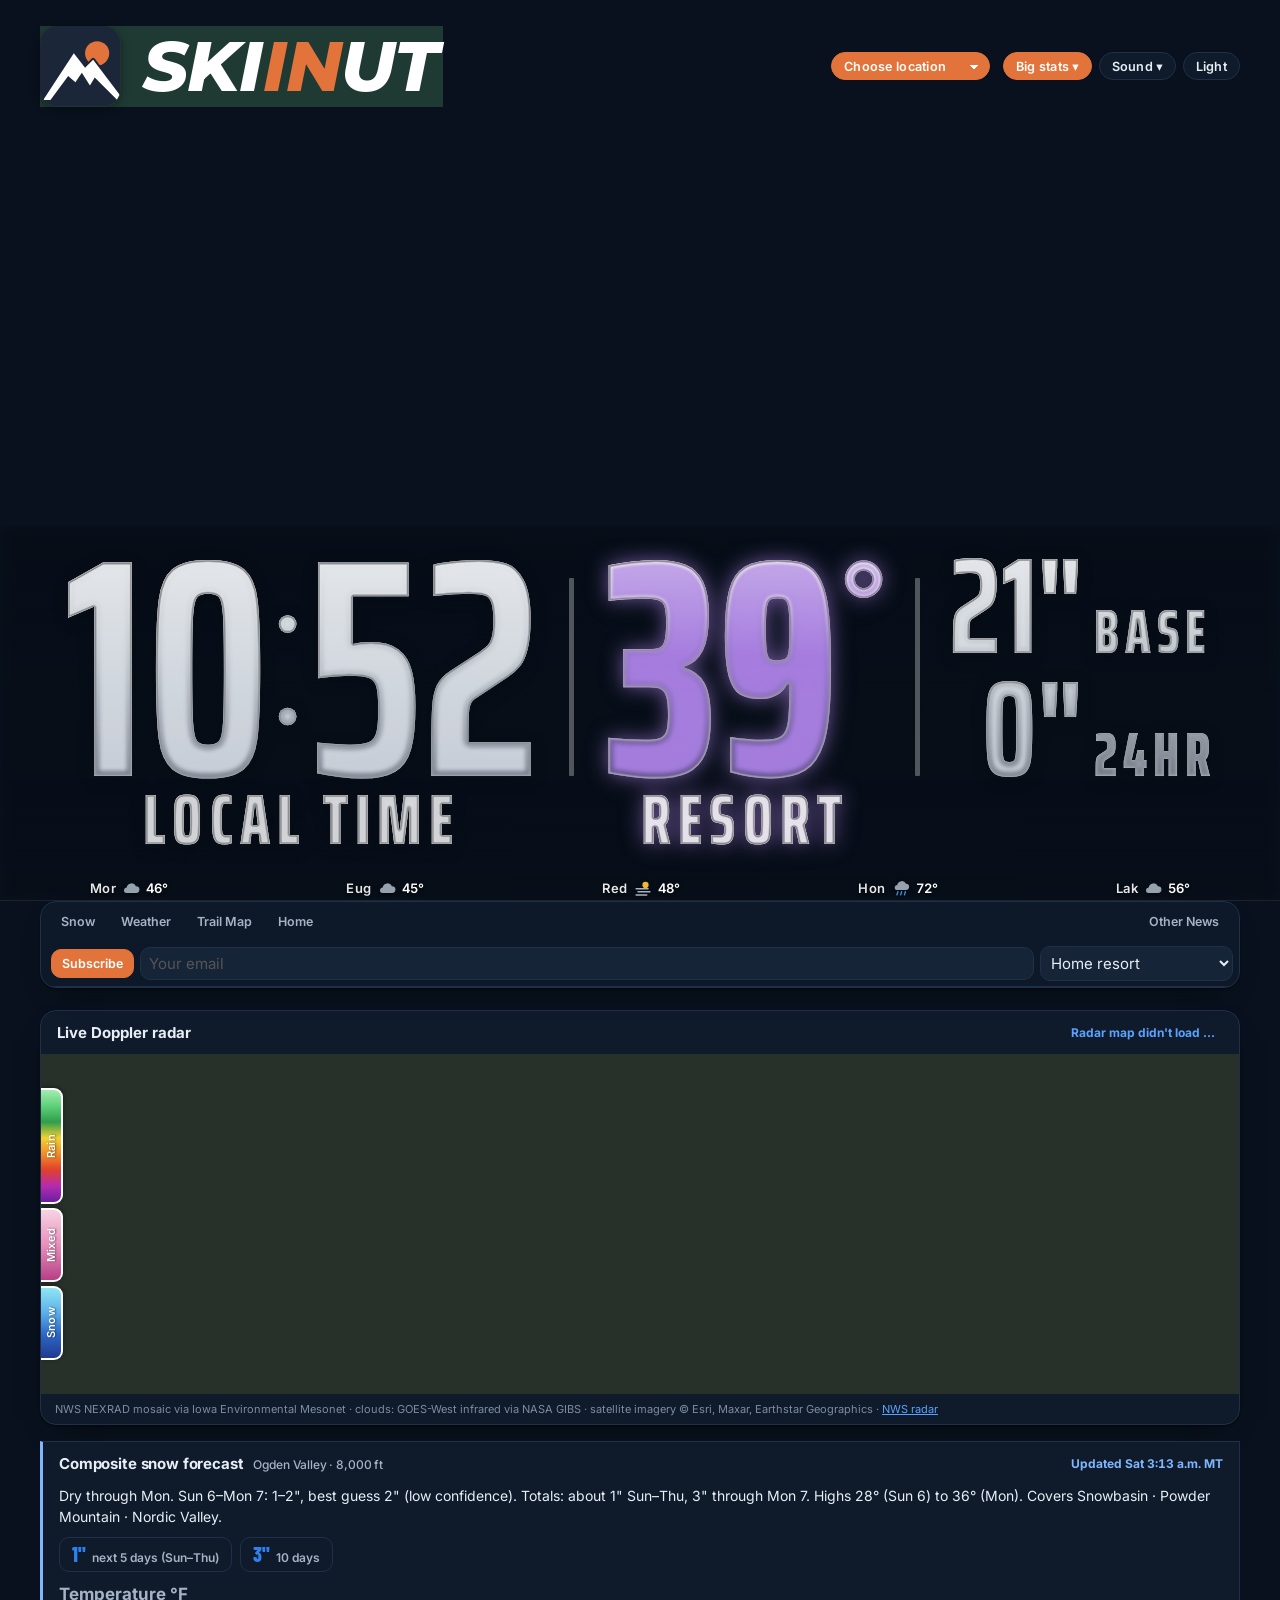
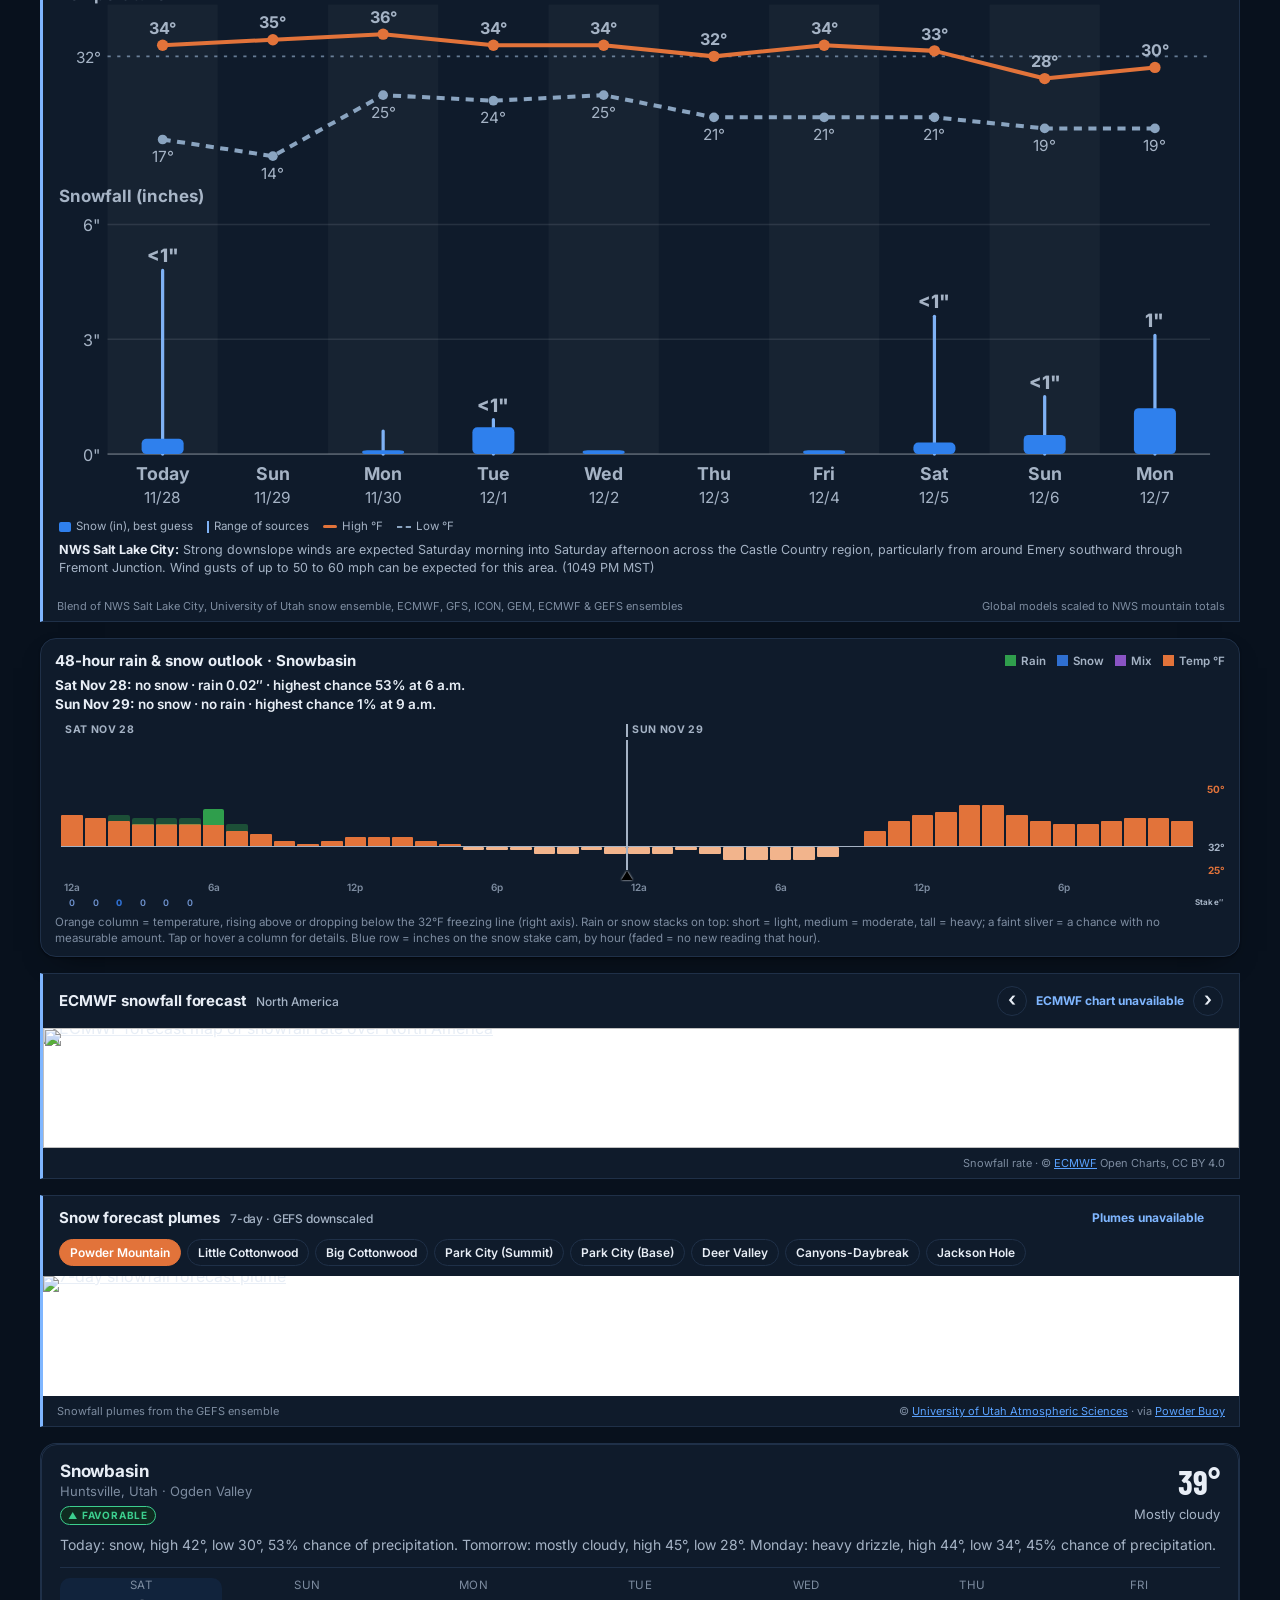
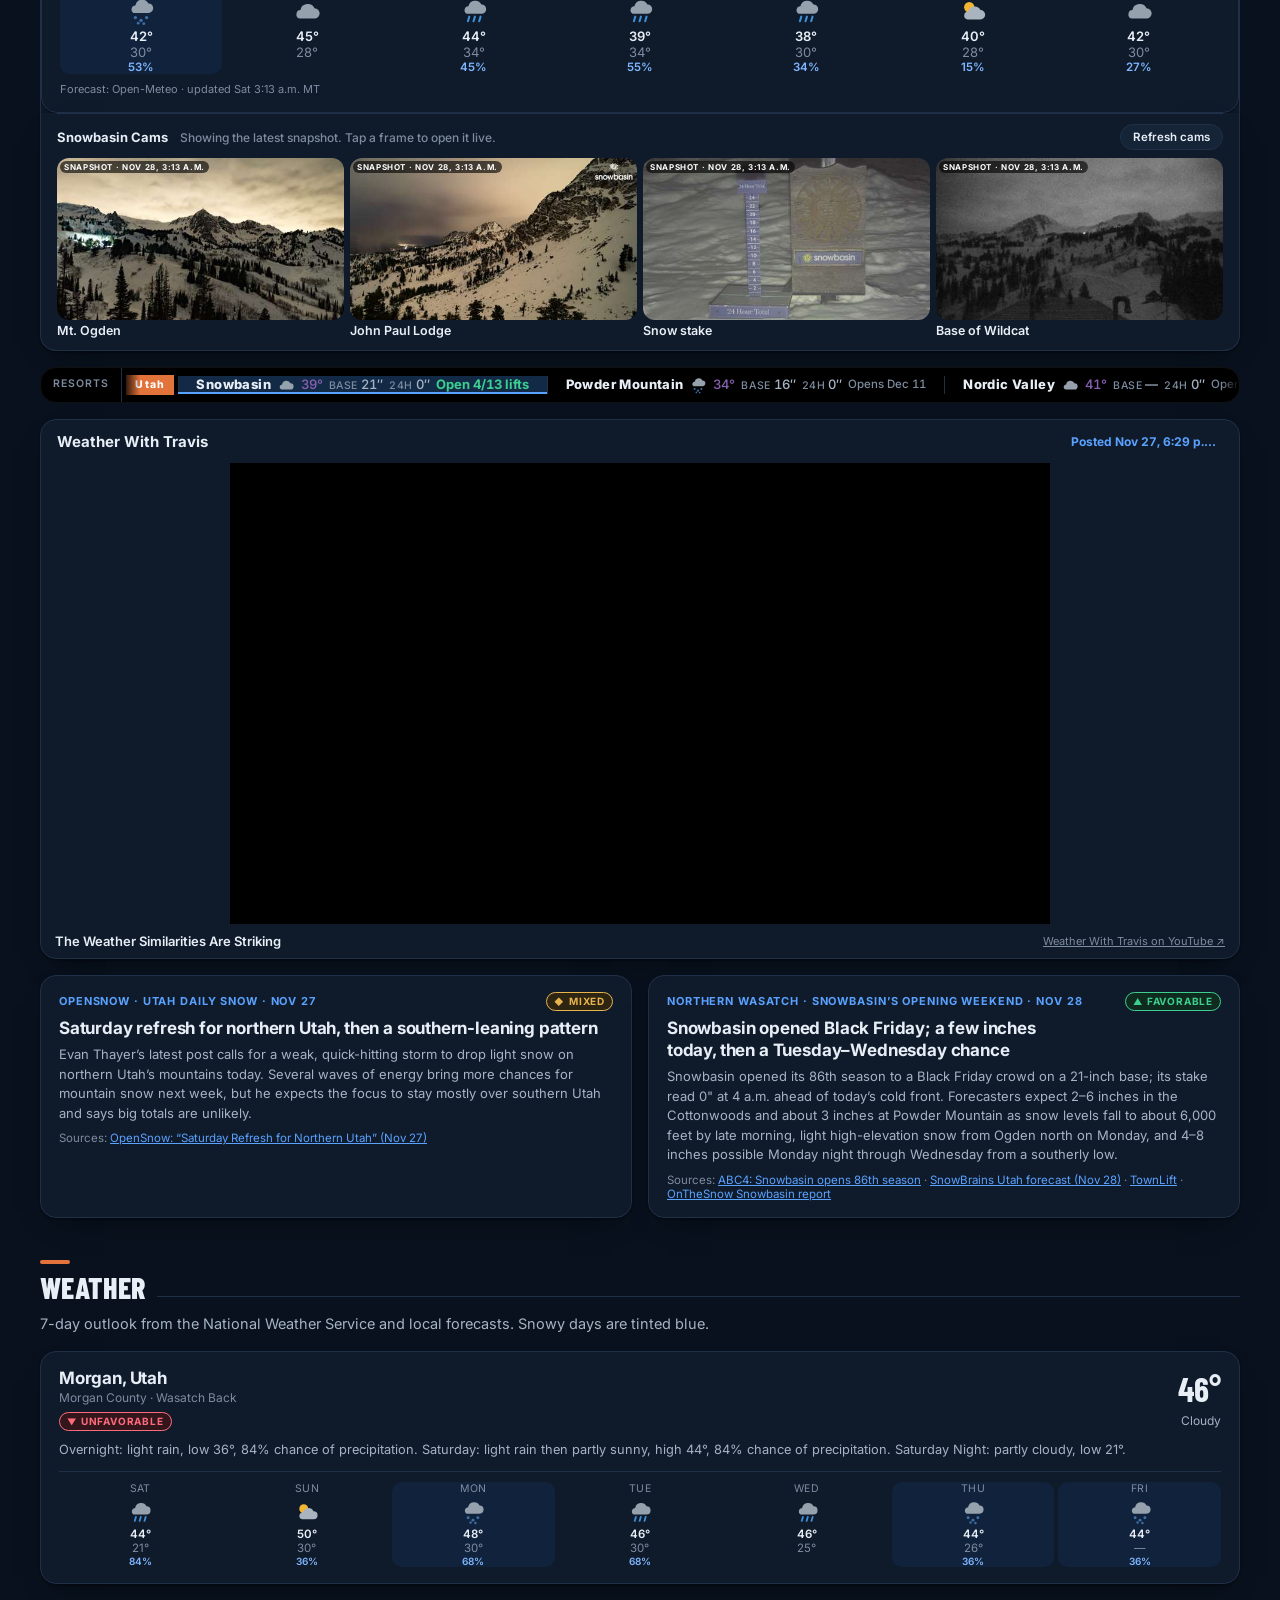
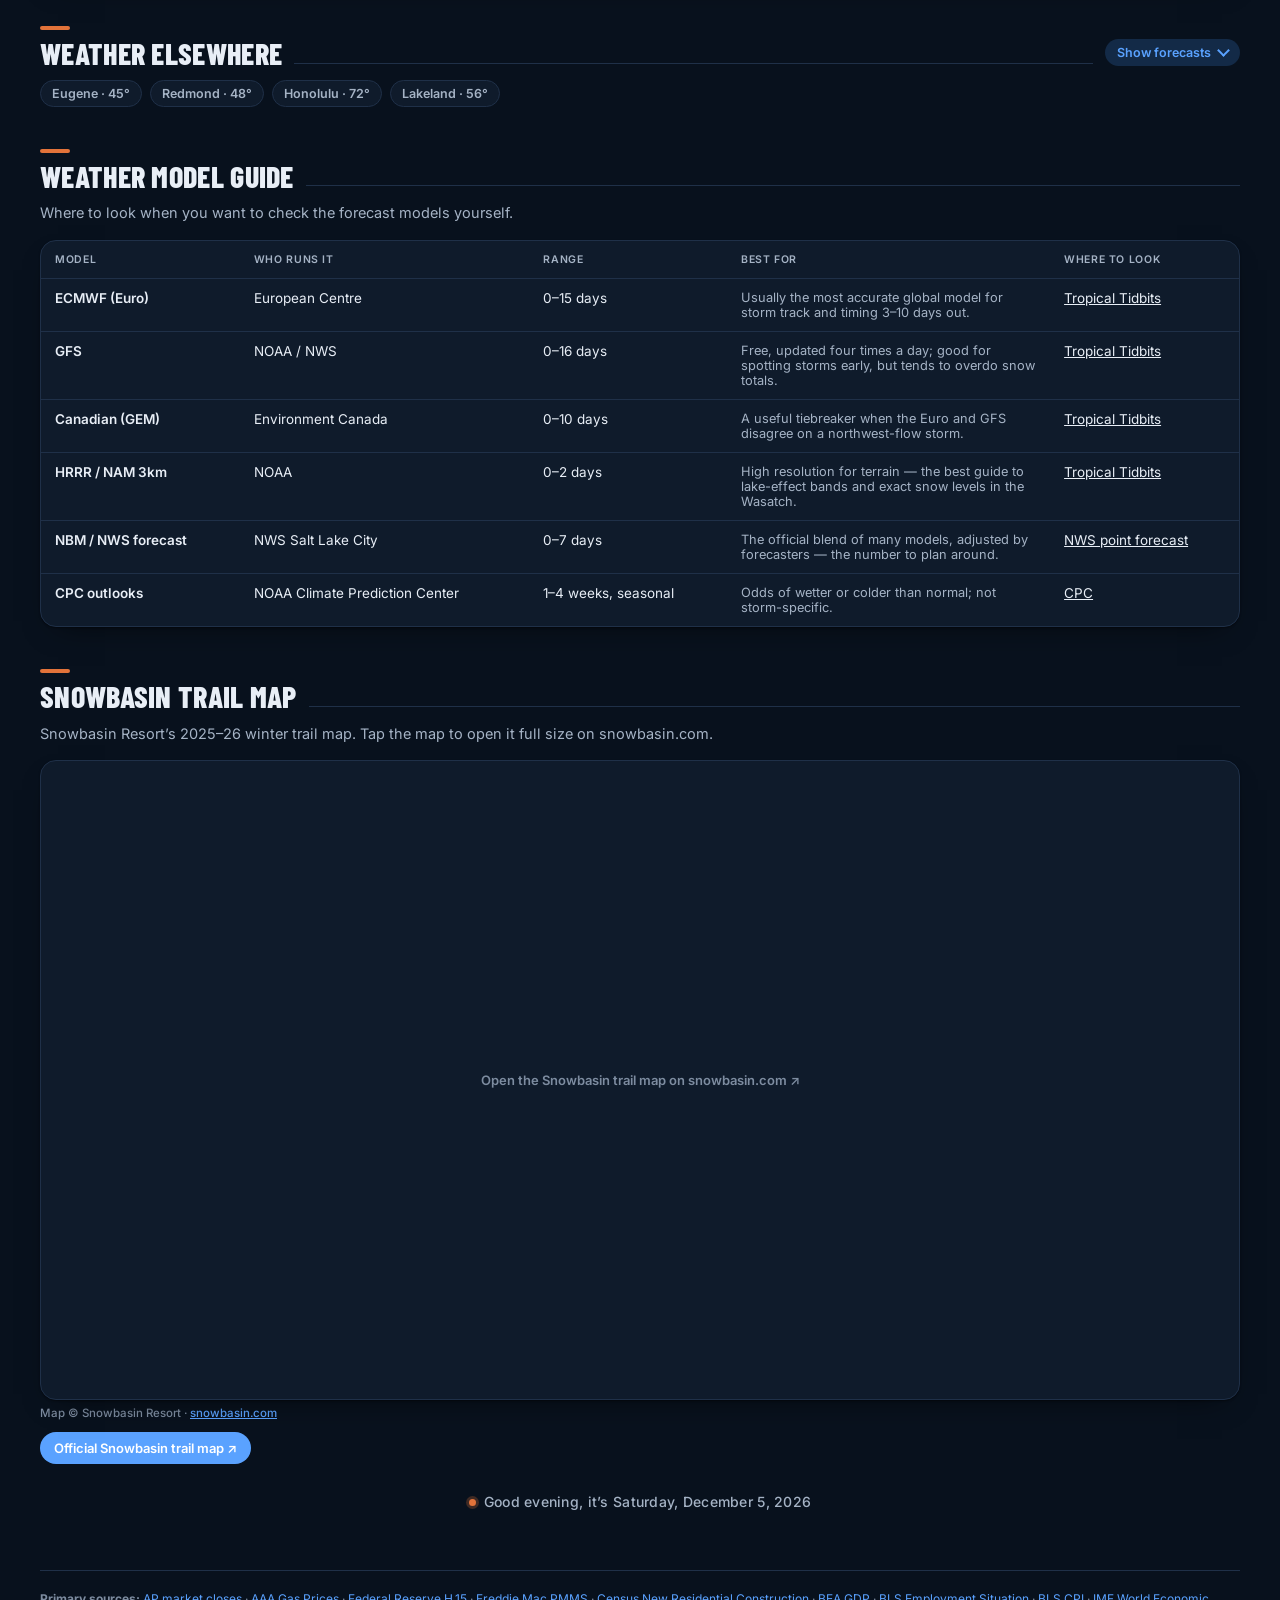
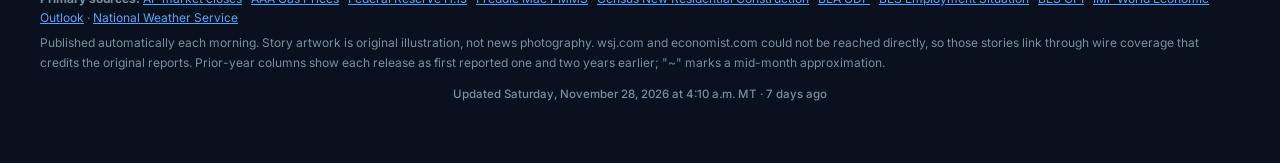
==== commit 1de279ea: "Refresh Sat Nov 28, 4:10 a.m. MT" ====
--- a/index.html
+++ b/index.html
@@ -1129,11 +1129,11 @@
   <header class="wt-mast" id="top">
     <h1 class="wt-name" aria-label="Skiinut"><a class="wt-home-logo" href="#ski" title="Skiinut home (Ski Weather)"><svg class="wt-logo" viewBox="0 0 100 100" xmlns="http://www.w3.org/2000/svg" aria-hidden="true"><defs><clipPath id="wtLogoClip1"><rect width="100" height="100" rx="22"/></clipPath></defs><g clip-path="url(#wtLogoClip1)"><rect width="100" height="100" fill="#1b2638"/><circle cx="71" cy="34" r="15" fill="#E2733A"/><path d="M4 92 L42 34 L56 52 L66 42 L104 92 Z" fill="#1b2638" stroke="#1b2638" stroke-width="5" stroke-linejoin="round"/><path d="M4 92 L42 34 L56 52 L66 42 L104 92 Z" fill="#fff"/><path d="M13 92 L35 62 L44 70 L52 58 L62 74 L68 64 L96 92 Z" fill="#1b2638"/></g></svg><span>Ski<b class="wt-in">in</b>ut</span></a></h1>
     <div class="wt-edition">
-      <span class="wt-ed-line"><span class="wt-ed-nm">Morgan Edition</span><span class="wt-sep2" aria-hidden="true">|</span><a class="wt-stake" data-cam="sb" href="#weather" aria-pressed="true" title="SB = Snowbasin: new snow on the snow stake (24 Hour Total stake, read Nov 26, 2026 3:10 a.m. MT) | base depth 21&quot; (OnTheSnow, Nov 26, 2026; opens Nov 27). Click to show Snowbasin behind the header.">SB <span class="wt-lab">Day:</span> <b id="wt-stake-in">0&quot;</b><span class="wt-base"> <span class="wt-lab">Base:</span> <b id="wt-base-sb">21&quot;</b></span></a><span class="wt-sep2" aria-hidden="true">|</span><a class="wt-stake wt-stake-dv" data-cam="dv" href="#dv-cams" aria-pressed="false" title="DV = Deer Valley: new snow on the Ontario snow stake (read Nov 21, 2026 4:05 a.m. MT; dry since, OnTheSnow 0&quot; new Nov 26) | base depth 18&quot; (OnTheSnow, Nov 26, 2026; opens Dec 5). Click to show Deer Valley live behind the header.">DV <span class="wt-lab">Day:</span> <b id="wt-stake-dv">0&quot;</b><span class="wt-base"> <span class="wt-lab">Base:</span> <b id="wt-base-dv">18&quot;</b></span></a><span class="wt-sep2" aria-hidden="true">|</span><a class="wt-stake wt-stake-sv" data-cam="sv" href="https://www.sunvalley.com/the-mountain/web-cams/" aria-pressed="false" title="SV = Sun Valley: new snow on the snow stake (read Oct 26, 2026 5:05 a.m. MT; Nov 26 frame too dark to read; OnTheSnow reports 5&quot; new) | base depth 0&quot; (OnTheSnow lists no base yet, Nov 26, 2026; opens Nov 26). Click to show Sun Valley live behind the header.">SV <span class="wt-lab">Day:</span> <b id="wt-stake-sv">0&quot;</b><span class="wt-base"> <span class="wt-lab">Base:</span> <b id="wt-base-sv">0&quot;</b></span></a><span class="wt-sep2" aria-hidden="true">|</span><a class="wt-stake wt-hi" data-cam="hi" href="https://www.youtube.com/live/4CK0CsimBHs" aria-pressed="false" title="HI = Oahu live cams (Waikiki, North Shore, Ala Moana). Click to show them behind the header.">HI</a><span class="wt-sep2" aria-hidden="true">|</span><button type="button" class="wt-next" id="wt-next" title="Show the next Snowbasin cam photo">Next Photo</button><span class="wt-sep2" aria-hidden="true">|</span><button type="button" class="wt-next wt-radio" id="wt-radio" aria-pressed="false" title="Play Classical KING FM 98.1 live">Music</button><span class="wt-sep2" aria-hidden="true">|</span><button type="button" class="wt-next wt-theme" id="wt-theme" title="Switch between dark and light mode">Dark</button></span>
+      <span class="wt-ed-line"><span class="wt-ed-nm">Morgan Edition</span><span class="wt-sep2" aria-hidden="true">|</span><a class="wt-stake" data-cam="sb" href="#weather" aria-pressed="true" title="SB = Snowbasin: new snow on the snow stake (24 Hour Total stake, read Nov 28, 2026 4:02 a.m. MT) | base depth 21&quot; (OnTheSnow, Nov 28, 2026; open since Nov 27). Click to show Snowbasin behind the header.">SB <span class="wt-lab">Day:</span> <b id="wt-stake-in">0&quot;</b><span class="wt-base"> <span class="wt-lab">Base:</span> <b id="wt-base-sb">21&quot;</b></span></a><span class="wt-sep2" aria-hidden="true">|</span><a class="wt-stake wt-stake-dv" data-cam="dv" href="#dv-cams" aria-pressed="false" title="DV = Deer Valley: new snow on the Ontario snow stake (read Nov 21, 2026 4:05 a.m. MT; dry since, OnTheSnow 0&quot; new Nov 26) | base depth 18&quot; (OnTheSnow, Nov 28, 2026; opens Dec 5). Click to show Deer Valley live behind the header.">DV <span class="wt-lab">Day:</span> <b id="wt-stake-dv">0&quot;</b><span class="wt-base"> <span class="wt-lab">Base:</span> <b id="wt-base-dv">18&quot;</b></span></a><span class="wt-sep2" aria-hidden="true">|</span><a class="wt-stake wt-stake-sv" data-cam="sv" href="https://www.sunvalley.com/the-mountain/web-cams/" aria-pressed="false" title="SV = Sun Valley: new snow on the snow stake (read Oct 26, 2026 5:05 a.m. MT; Nov 28 4:02 a.m. frame too dark to read) | base depth 24&quot; (OnTheSnow, Nov 28, 2026; open since Nov 26). Click to show Sun Valley live behind the header.">SV <span class="wt-lab">Day:</span> <b id="wt-stake-sv">0&quot;</b><span class="wt-base"> <span class="wt-lab">Base:</span> <b id="wt-base-sv">24&quot;</b></span></a><span class="wt-sep2" aria-hidden="true">|</span><a class="wt-stake wt-hi" data-cam="hi" href="https://www.youtube.com/live/4CK0CsimBHs" aria-pressed="false" title="HI = Oahu live cams (Waikiki, North Shore, Ala Moana). Click to show them behind the header.">HI</a><span class="wt-sep2" aria-hidden="true">|</span><button type="button" class="wt-next" id="wt-next" title="Show the next Snowbasin cam photo">Next Photo</button><span class="wt-sep2" aria-hidden="true">|</span><button type="button" class="wt-next wt-radio" id="wt-radio" aria-pressed="false" title="Play Classical KING FM 98.1 live">Music</button><span class="wt-sep2" aria-hidden="true">|</span><button type="button" class="wt-next wt-theme" id="wt-theme" title="Switch between dark and light mode">Dark</button></span>
       <span class="wt-upd"></span>
     </div>
     
-    <p class="wt-greet"><span id="wt-greet">Rise and shine, it’s Thursday, November 26, 2026</span><span class="wt-stamp" hidden><span class="wt-sep"> &middot; </span>Updated <span id="wt-upd">Nov. 26, 2026 4:09 a.m. MT</span><span id="wt-ago"></span></span></p>
+    <p class="wt-greet"><span id="wt-greet">Rise and shine, it’s Saturday, November 28, 2026</span><span class="wt-stamp" hidden><span class="wt-sep"> &middot; </span>Updated <span id="wt-upd">Nov. 28, 2026 4:10 a.m. MT</span><span id="wt-ago"></span></span></p>
     <!-- Resort panel (Mark, Oct 30, 2026): pick any US Ikon resort; the header photo, radar, cams, outlook, weather card and trail map follow. Rendered by the "Resort hub" script. -->
     <!-- Header clock (Mark, Oct 30, 2026): sits just above the resort panel; no date line under it. -->
     <div class="wt-clock" id="wt-clock" role="timer" aria-live="off"><div class="wt-clock-t"><span id="wt-clock-hm">--:--</span><span class="wt-clock-ap" id="wt-clock-ap"></span><span class="wt-clock-tmp" id="wt-clock-tmp" aria-label="Temperature here"></span><span class="wt-clock-tmp" id="wt-clock-rtmp" aria-label="Temperature at the picked resort"></span></div></div>
@@ -1182,7 +1182,6 @@
     <input type="text" id="sub-hp" tabindex="-1" autocomplete="off" aria-hidden="true" class="sug-hp">
     <span class="sug-msg" id="sub-msg" role="status" aria-live="polite"></span>
   </form>
-  
   <div class="wxbar" id="wxbar" role="group" aria-label="Current weather"></div>
   <div class="wt-ticker" id="ticker" role="region" aria-label="Stock ticker">
     <span class="tk-lbl" id="tk-asof">Markets</span>
@@ -1303,16 +1302,16 @@
     </div>
         <div class="snow-grid">
       <div class="snow-card">
-        <div class="when-row"><div class="when">OpenSnow · Utah Daily Snow · Nov 25</div><span class="fx mix">Mixed</span></div>
-        <h3>Uncertainty reigns: dry Thanksgiving, a wide range for Friday night’s storm</h3>
-        <p>Evan Thayer’s latest forecast keeps Thanksgiving Day dry across Utah. The next chance for snow reaches northern Utah Friday night into Saturday, but the models still disagree widely on how much falls; he expects a more active pattern next week, again with low confidence in the details.</p>
-        <div class="src">Sources: <a href="https://opensnow.com/dailysnow/utah" target="_blank" rel="noopener">OpenSnow Utah Daily Snow (Nov 25)</a></div>
+        <div class="when-row"><div class="when">OpenSnow · Utah Daily Snow · Nov 27</div><span class="fx mix">Mixed</span></div>
+        <h3>Saturday refresh for northern Utah, then a southern-leaning pattern</h3>
+        <p>Evan Thayer’s latest post calls for a weak, quick-hitting storm to drop light snow on northern Utah’s mountains today. Several waves of energy bring more chances for mountain snow next week, but he expects the focus to stay mostly over southern Utah and says big totals are unlikely.</p>
+        <div class="src">Sources: <a href="https://opensnow.com/dailysnow/utah/post/45180" target="_blank" rel="noopener">OpenSnow: “Saturday Refresh for Northern Utah” (Nov 27)</a></div>
       </div>
       <div class="snow-card">
-        <div class="when-row"><div class="when">Northern Wasatch · Snowbasin opens Friday · Nov 26</div><span class="fx fav">Favorable</span></div>
-        <h3>Sunny Thanksgiving, then rain turning to snow Friday night as Snowbasin opens</h3>
-        <p>Snowbasin opens Friday, Nov. 27, on a 21-inch base, and its stake showed no new snow overnight. The NWS forecast for the mountain is mostly sunny today with a high near 51, mostly cloudy Friday (high 52), then rain after 11 p.m. turning to rain and snow, 70% likely, into Saturday afternoon before clearing Sunday.</p>
-        <div class="src">Sources: <a href="https://forecast.weather.gov/MapClick.php?lat=41.2156&amp;lon=-111.8619" target="_blank" rel="noopener">NWS Salt Lake City point forecast</a> · <a href="https://www.onthesnow.com/utah/snowbasin/skireport" target="_blank" rel="noopener">OnTheSnow Snowbasin report</a> · <a href="https://www.youtube.com/@weatherwithtravis" target="_blank" rel="noopener">Weather With Travis: “Thanksgiving Storm Intensifies”</a></div>
+        <div class="when-row"><div class="when">Northern Wasatch · Snowbasin’s opening weekend · Nov 28</div><span class="fx fav">Favorable</span></div>
+        <h3>Snowbasin opened Black Friday; a few inches today, then a Tuesday–Wednesday chance</h3>
+        <p>Snowbasin opened its 86th season to a Black Friday crowd on a 21-inch base; its stake read 0&quot; at 4 a.m. ahead of today’s cold front. Forecasters expect 2–6 inches in the Cottonwoods and about 3 inches at Powder Mountain as snow levels fall to about 6,000 feet by late morning, light high-elevation snow from Ogden north on Monday, and 4–8 inches possible Monday night through Wednesday from a southerly low.</p>
+        <div class="src">Sources: <a href="https://www.abc4.com/news/everything-utah/utah-winter-activities/snowbasin-resort-opens-86th-season/" target="_blank" rel="noopener">ABC4: Snowbasin opens 86th season</a> · <a href="https://snowbrains.com/snowbrains-forecast-around-5-inches-for-utahs-cottonwoods-saturday/" target="_blank" rel="noopener">SnowBrains Utah forecast (Nov 28)</a> · <a href="https://townlift.com/2026/11/glancing-storm-brings-a-quick-refresher-of-snow-for-the-wasatch-more-snowfall-possible-early-next-week/" target="_blank" rel="noopener">TownLift</a> · <a href="https://www.onthesnow.com/utah/snowbasin/skireport" target="_blank" rel="noopener">OnTheSnow Snowbasin report</a></div>
       </div>
     </div>
 </section>
@@ -1465,115 +1464,115 @@
     <div class="section-head"><h2>Top Stories</h2><div class="line"></div></div>
     <div class="section-sub">A blend of market-moving business news, global economic policy, and management strategy.</div>
     <div class="stories">
-      <a class="story-card" href="https://www.wsj.com/finance/stocks/stocks-finish-lower-after-wild-session-df50cdeb" target="_blank" rel="noopener">
+      <a class="story-card" href="https://www.kiplinger.com/investing/stocks/dow-adds-592-points-on-black-friday-as-ai-fear-fades-stock-market-today" target="_blank" rel="noopener">
+        <div class="story-art">
+          <span class="story-source">Kiplinger · Markets</span>
+          <svg viewBox="0 0 320 200" role="img" aria-label="Illustration: shopping bags in front of a trading screen whose green candlesticks climb over a night skyline, with a plus 592 Dow tag" preserveAspectRatio="xMidYMid slice" style="width:100%;height:100%;display:block">
+<defs><linearGradient id="s1sky" x1="0" y1="0" x2="0" y2="1"><stop offset="0" stop-color="#0b2545"/><stop offset="1" stop-color="#1d4e89"/></linearGradient>
+<linearGradient id="s1scr" x1="0" y1="0" x2="0" y2="1"><stop offset="0" stop-color="#0f1c2e"/><stop offset="1" stop-color="#13314f"/></linearGradient>
+<radialGradient id="s1glow" cx=".7" cy=".3" r=".6"><stop offset="0" stop-color="#5fd38d" stop-opacity=".35"/><stop offset="1" stop-color="#5fd38d" stop-opacity="0"/></radialGradient>
+<pattern id="s1grid" width="16" height="16" patternUnits="userSpaceOnUse"><path d="M16 0H0V16" fill="none" stroke="#2c5a86" stroke-width=".5"/></pattern></defs>
+<rect width="320" height="200" fill="url(#s1sky)"/>
+<g fill="#0a1d36" opacity=".9"><rect x="0" y="120" width="26" height="80"/><rect x="24" y="100" width="20" height="100"/><rect x="46" y="128" width="30" height="72"/><rect x="250" y="96" width="22" height="104"/><rect x="274" y="116" width="46" height="84"/></g>
+<g fill="#f6d36b" opacity=".55"><rect x="29" y="108" width="3" height="3"/><rect x="36" y="118" width="3" height="3"/><rect x="255" y="104" width="3" height="3"/><rect x="262" y="120" width="3" height="3"/><rect x="283" y="126" width="3" height="3"/></g>
+<rect x="70" y="26" width="190" height="112" rx="8" fill="url(#s1scr)" stroke="#3d78b0"/>
+<rect x="70" y="26" width="190" height="112" rx="8" fill="url(#s1grid)" opacity=".6"/>
+<rect x="70" y="26" width="190" height="112" rx="8" fill="url(#s1glow)"/>
+<g stroke-width="2"><g stroke="#e05a5a" fill="#e05a5a"><line x1="88" y1="92" x2="88" y2="120"/><rect x="85" y="98" width="6" height="16"/><line x1="104" y1="96" x2="104" y2="126"/><rect x="101" y="104" width="6" height="16"/></g>
+<g stroke="#5fd38d" fill="#5fd38d"><line x1="120" y1="88" x2="120" y2="118"/><rect x="117" y="94" width="6" height="18"/><line x1="136" y1="78" x2="136" y2="106"/><rect x="133" y="84" width="6" height="16"/><line x1="152" y1="70" x2="152" y2="98"/><rect x="149" y="74" width="6" height="18"/><line x1="168" y1="64" x2="168" y2="90"/><rect x="165" y="68" width="6" height="16"/><line x1="184" y1="54" x2="184" y2="82"/><rect x="181" y="58" width="6" height="18"/><line x1="200" y1="48" x2="200" y2="72"/><rect x="197" y="50" width="6" height="16"/><line x1="216" y1="40" x2="216" y2="64"/><rect x="213" y="42" width="6" height="16"/></g></g>
+<path d="M88 106 L104 112 L120 102 L136 92 L152 82 L168 76 L184 66 L200 58 L216 50 L240 40" fill="none" stroke="#a6f0c3" stroke-width="1.5" stroke-dasharray="3 3"/>
+<g transform="translate(206 104)"><rect width="66" height="26" rx="13" fill="#5fd38d"/><text x="33" y="17.5" text-anchor="middle" font-family="Barlow Condensed,Arial Narrow,sans-serif" font-weight="800" font-size="15" fill="#0b2545">DOW +592</text></g>
+<g transform="translate(18 132)"><path d="M6 14 H46 L42 64 H10 Z" fill="#E2733A"/><path d="M16 14 Q16 0 26 0 Q36 0 36 14" fill="none" stroke="#f7c9a9" stroke-width="3"/><text x="26" y="44" text-anchor="middle" font-family="Barlow Condensed,Arial Narrow,sans-serif" font-weight="800" font-size="12" fill="#fff">SALE</text></g>
+<g transform="translate(52 148)"><path d="M4 10 H34 L31 50 H7 Z" fill="#f2f5f9"/><path d="M12 10 Q12 0 19 0 Q26 0 26 10" fill="none" stroke="#c7d3e0" stroke-width="2.5"/><text x="19" y="36" text-anchor="middle" font-family="Barlow Condensed,Arial Narrow,sans-serif" font-weight="800" font-size="10" fill="#1d4e89">$13B</text></g>
+<rect y="188" width="320" height="12" fill="#081a30"/></svg>
+        </div>
+        <div class="story-body">
+          <span class="fx fav">Favorable</span>
+          <h3>Dow Adds 592 Points on Black Friday as AI Fear Fades</h3>
+          <p>Friday’s shortened session closed out a whipsaw week on a high note: the Dow rose 1.2% to 50,774, the S&amp;P 500 1.6% to 7,297 and the Nasdaq 2.3% to 24,129, with all 11 sectors higher. Chip stocks led a rebound from the AI selloff (the VanEck semiconductor ETF gained 4.2% and Anthropic jumped 11%), while the 10-year yield climbed about 9 basis points to 4.94%. Adobe now expects a record $13 billion-plus in US Black Friday online sales.</p>
+          <span class="story-cta">Read at Kiplinger →</span>
+        </div>
+      </a>
+      <a class="story-card" href="https://www.wsj.com/finance/stocks/us-stock-market-wealth-0caf5bac" target="_blank" rel="noopener">
         <div class="story-art">
           <span class="story-source">WSJ · Markets</span>
-          <svg viewBox="0 0 320 200" role="img" aria-label="Illustration: a trading-floor screen with a V-shaped intraday line plunging and then recovering, over a dim city skyline" preserveAspectRatio="xMidYMid slice" style="width:100%;height:100%;display:block">
-            <defs><linearGradient id="t1sky" x1="0" y1="0" x2="0" y2="1"><stop offset="0" stop-color="#1b2631"/><stop offset="1" stop-color="#3b4f61"/></linearGradient>
-            <linearGradient id="t1scr" x1="0" y1="0" x2="0" y2="1"><stop offset="0" stop-color="#0e151b"/><stop offset="1" stop-color="#18242e"/></linearGradient>
-            <linearGradient id="t1fill" x1="0" y1="0" x2="0" y2="1"><stop offset="0" stop-color="#4fd18b" stop-opacity=".35"/><stop offset="1" stop-color="#4fd18b" stop-opacity="0"/></linearGradient>
-            <pattern id="t1grid" width="16" height="16" patternUnits="userSpaceOnUse"><path d="M16 0H0V16" fill="none" stroke="#2a3a48" stroke-width=".6"/></pattern></defs>
-            <rect width="320" height="200" fill="url(#t1sky)"/>
-            <g fill="#2a3946"><rect x="0" y="120" width="34" height="80"/><rect x="38" y="98" width="26" height="102"/><rect x="268" y="104" width="28" height="96"/><rect x="298" y="128" width="22" height="72"/></g>
-            <g fill="#f6d27a" opacity=".5"><rect x="44" y="108" width="3" height="3"/><rect x="52" y="120" width="3" height="3"/><rect x="274" y="116" width="3" height="3"/><rect x="284" y="132" width="3" height="3"/></g>
-            <rect x="70" y="28" width="190" height="122" rx="6" fill="url(#t1scr)" stroke="#5a6f80" stroke-width="2"/>
-            <rect x="74" y="32" width="182" height="114" fill="url(#t1grid)"/>
-            <path d="M80 60 L104 66 L120 92 L136 124 L150 132 L166 118 L184 96 L204 80 L224 72 L250 70 L250 142 L80 142Z" fill="url(#t1fill)"/>
-            <path d="M80 60 L104 66 L120 92 L136 124 L150 132" fill="none" stroke="#ff6b5a" stroke-width="3" stroke-linejoin="round"/>
-            <path d="M150 132 L166 118 L184 96 L204 80 L224 72 L250 70" fill="none" stroke="#4fd18b" stroke-width="3" stroke-linejoin="round"/>
-            <circle cx="150" cy="132" r="4" fill="#fff"/>
-            <rect x="160" y="132" width="92" height="12" rx="3" fill="#ff6b5a" opacity=".85"/><text x="206" y="141" font-family="Inter,Arial" font-size="8" font-weight="700" fill="#fff" text-anchor="middle">DOW −1,100 AT LOW</text>
-            <rect x="82" y="38" width="96" height="16" rx="3" fill="#4fd18b"/><text x="130" y="50" font-family="Inter,Arial" font-size="10" font-weight="800" fill="#0e151b" text-anchor="middle">DOW +0.3% CLOSE</text>
-            <rect x="150" y="150" width="30" height="34" fill="#4a5d6d"/><rect x="120" y="184" width="90" height="8" rx="2" fill="#4a5d6d"/>
-          </svg>
+          <svg viewBox="0 0 320 200" role="img" aria-label="Illustration: a family home whose window panes form a pie chart dominated by stocks, on a scale that tips toward a stack of share certificates, with a record-high tag" preserveAspectRatio="xMidYMid slice" style="width:100%;height:100%;display:block">
+<defs><linearGradient id="s2bg" x1="0" y1="0" x2="1" y2="1"><stop offset="0" stop-color="#2b3440"/><stop offset="1" stop-color="#4b5866"/></linearGradient>
+<linearGradient id="s2flr" x1="0" y1="0" x2="0" y2="1"><stop offset="0" stop-color="#3a4552"/><stop offset="1" stop-color="#232b34"/></linearGradient>
+<pattern id="s2tape" width="60" height="14" patternUnits="userSpaceOnUse"><text x="2" y="10" font-family="Inter,Arial,sans-serif" font-size="8" fill="#9fb0c2">SPY ▲ QQQ ▲</text></pattern></defs>
+<rect width="320" height="200" fill="url(#s2bg)"/>
+<rect y="0" width="320" height="16" fill="#1c232b"/><rect y="2" width="320" height="14" fill="url(#s2tape)"/>
+<rect y="150" width="320" height="50" fill="url(#s2flr)"/>
+<g transform="translate(160 150)"><rect x="-4" y="-80" width="8" height="80" fill="#c9d2dc"/><rect x="-26" y="-4" width="52" height="8" rx="3" fill="#c9d2dc"/>
+<g transform="rotate(-12)"><rect x="-108" y="-84" width="216" height="5" rx="2" fill="#e7ecf1"/>
+<line x1="-96" y1="-80" x2="-110" y2="-48" stroke="#e7ecf1"/><line x1="-96" y1="-80" x2="-82" y2="-48" stroke="#e7ecf1"/><path d="M-116 -48 H-76 Q-96 -36 -116 -48Z" fill="#e7ecf1"/>
+<line x1="96" y1="-80" x2="82" y2="-48" stroke="#e7ecf1"/><line x1="96" y1="-80" x2="110" y2="-48" stroke="#e7ecf1"/><path d="M76 -48 H116 Q96 -36 76 -48Z" fill="#e7ecf1"/></g></g>
+<g transform="translate(42 54)"><path d="M0 34 L36 6 L72 34 V76 H0 Z" fill="#d9c7a6"/><path d="M-6 36 L36 2 L78 36" fill="none" stroke="#8a5a3c" stroke-width="6" stroke-linejoin="round"/><rect x="28" y="52" width="16" height="24" fill="#8a5a3c"/>
+<g transform="translate(36 30)"><circle r="13" fill="#2f9e4c"/><path d="M0 0 L0 -13 A13 13 0 0 1 12.4 4 Z" fill="#E2733A"/><path d="M0 0 L12.4 4 A13 13 0 0 1 6 11.5 Z" fill="#c9d2dc"/></g></g>
+<g transform="translate(222 60)"><rect x="0" y="40" width="58" height="10" fill="#f1e9d2" stroke="#b7a77d"/><rect x="3" y="30" width="58" height="10" fill="#f1e9d2" stroke="#b7a77d"/><rect x="-2" y="20" width="58" height="10" fill="#f1e9d2" stroke="#b7a77d"/><rect x="4" y="10" width="58" height="10" fill="#f1e9d2" stroke="#b7a77d"/><text x="33" y="18" text-anchor="middle" font-family="Barlow Condensed,Arial Narrow,sans-serif" font-weight="700" font-size="8" fill="#5a4a22">EQUITIES</text></g>
+<g transform="translate(112 160)"><rect width="96" height="24" rx="12" fill="#E2733A"/><text x="48" y="16.5" text-anchor="middle" font-family="Barlow Condensed,Arial Narrow,sans-serif" font-weight="800" font-size="13" fill="#fff">RECORD STOCK SHARE</text></g></svg>
         </div>
         <div class="story-body">
           <span class="fx mix">Mixed</span>
-          <h3>Stocks Finish Lower After Wild Session</h3>
-          <p>An early AI-stock selloff knocked the Dow down more than 1,000 points and the Nasdaq more than 4% near Wednesday’s open, before a late rally left the Dow up 0.3%, the S&amp;P 500 down 0.25% and the Nasdaq down 0.6%. Nvidia still fell nearly 4% despite Jensen Huang’s return as CEO, Micron and Oracle dropped 4–5%, and US markets are closed today for Thanksgiving.</p>
+          <h3>Americans Are More Exposed to the Stock Market Than Ever Before</h3>
+          <p>The Journal examines how much of Americans’ wealth now rides on equities, with stocks at a record share of household financial assets in Federal Reserve data. Rising markets have fueled spending by better-off households, so a sustained slide like November’s AI-stock rout would hit confidence and consumer demand harder than in past cycles.</p>
           <span class="story-cta">Read at WSJ →</span>
         </div>
       </a>
-      <a class="story-card" href="https://www.economist.com/business/2026/11/25/jensen-huangs-bail-out-will-not-be-the-ai-booms-last" target="_blank" rel="noopener">
+      <a class="story-card" href="https://www.economist.com/leaders/2026/11/26/america-needs-to-slash-red-tape-and-build" target="_blank" rel="noopener">
         <div class="story-art">
-          <span class="story-source">The Economist · Business</span>
-          <svg viewBox="0 0 320 200" role="img" aria-label="Illustration: a giant glowing microchip held up by a crane and a life ring over a choppy red sea, with a 31 percent rebound tag" preserveAspectRatio="xMidYMid slice" style="width:100%;height:100%;display:block">
-            <defs><linearGradient id="t2bg" x1="0" y1="0" x2="0" y2="1"><stop offset="0" stop-color="#5b0f12"/><stop offset="1" stop-color="#a3191f"/></linearGradient>
-            <linearGradient id="t2sea" x1="0" y1="0" x2="0" y2="1"><stop offset="0" stop-color="#3a0a0c"/><stop offset="1" stop-color="#1e0506"/></linearGradient>
-            <radialGradient id="t2glow" cx=".5" cy=".5" r=".5"><stop offset="0" stop-color="#9bf0b0" stop-opacity=".6"/><stop offset="1" stop-color="#9bf0b0" stop-opacity="0"/></radialGradient></defs>
-            <rect width="320" height="200" fill="url(#t2bg)"/>
-            <circle cx="160" cy="92" r="70" fill="url(#t2glow)"/>
-            <path d="M40 0 L40 170 M40 18 L230 18 M40 40 L70 18" stroke="#e8c9a8" stroke-width="5" fill="none"/>
-            <path d="M200 18 L200 52" stroke="#e8c9a8" stroke-width="2"/>
-            <rect x="122" y="56" width="76" height="76" rx="8" fill="#1d2a24" stroke="#9bf0b0" stroke-width="2"/>
-            <rect x="138" y="72" width="44" height="44" rx="4" fill="#2f4a3d"/>
-            <g stroke="#9bf0b0" stroke-width="2"><path d="M130 56v-8M146 56v-8M162 56v-8M178 56v-8M194 56v-8M130 132v8M146 132v8M162 132v8M178 132v8M194 132v8M122 66h-8M122 82h-8M122 98h-8M122 114h-8M198 66h8M198 82h8M198 98h8M198 114h8"/></g>
-            <path d="M200 52 L176 58 M200 52 L190 58" stroke="#e8c9a8" stroke-width="2"/>
-            <text x="160" y="99" font-family="Inter,Arial" font-size="12" font-weight="800" fill="#9bf0b0" text-anchor="middle">AI</text>
-            <rect x="0" y="158" width="320" height="42" fill="url(#t2sea)"/>
-            <path d="M0 160 q20 -8 40 0 t40 0 t40 0 t40 0 t40 0 t40 0 t40 0 t40 0" fill="none" stroke="#c94a4f" stroke-width="2"/>
-            <circle cx="262" cy="150" r="16" fill="none" stroke="#fff" stroke-width="7"/><circle cx="262" cy="150" r="16" fill="none" stroke="#e2733a" stroke-width="7" stroke-dasharray="12 13"/>
-            <rect x="222" y="40" width="80" height="34" rx="4" fill="#fff"/><text x="262" y="56" font-family="Inter,Arial" font-size="12" font-weight="800" fill="#a3191f" text-anchor="middle">+31%</text><text x="262" y="68" font-family="Inter,Arial" font-size="7.5" font-weight="600" fill="#333" text-anchor="middle">CEO RETURN DAY</text>
-          </svg>
+          <span class="story-source">The Economist · Leaders</span>
+          <svg viewBox="0 0 320 200" role="img" aria-label="Illustration: a tower crane over half-built houses, its hook tangled in red tape tied to a stack of permit forms, with a Build tag" preserveAspectRatio="xMidYMid slice" style="width:100%;height:100%;display:block">
+<defs><linearGradient id="s3sky" x1="0" y1="0" x2="0" y2="1"><stop offset="0" stop-color="#7a1018"/><stop offset="1" stop-color="#c2412f"/></linearGradient>
+<linearGradient id="s3sun" x1="0" y1="0" x2="0" y2="1"><stop offset="0" stop-color="#ffd59a"/><stop offset="1" stop-color="#ff9a5a"/></linearGradient>
+<pattern id="s3hatch" width="6" height="6" patternUnits="userSpaceOnUse" patternTransform="rotate(45)"><line x1="0" y1="0" x2="0" y2="6" stroke="#5a0d12" stroke-width="2"/></pattern></defs>
+<rect width="320" height="200" fill="url(#s3sky)"/><circle cx="252" cy="62" r="30" fill="url(#s3sun)" opacity=".85"/>
+<rect y="160" width="320" height="40" fill="#3d0a0e"/>
+<g fill="#f3e2c7"><path d="M150 160 V124 L176 104 L202 124 V160Z"/><path d="M206 160 V130 L228 112 L250 130 V160Z" opacity=".75"/></g>
+<g stroke="#8b2a22" stroke-width="2" fill="none"><path d="M150 124 L176 104 L202 124"/><line x1="160" y1="124" x2="160" y2="160"/><line x1="176" y1="112" x2="176" y2="160"/><line x1="192" y1="124" x2="192" y2="160"/><line x1="150" y1="140" x2="202" y2="140"/></g>
+<rect x="62" y="40" width="10" height="120" fill="url(#s3hatch)" stroke="#f0c040"/><rect x="62" y="40" width="10" height="120" fill="#f0c040" opacity=".35"/>
+<rect x="20" y="34" width="200" height="8" fill="#f0c040"/><rect x="20" y="34" width="200" height="8" fill="url(#s3hatch)" opacity=".5"/><rect x="24" y="42" width="26" height="14" fill="#5a0d12"/>
+<line x1="180" y1="42" x2="180" y2="96" stroke="#222" stroke-width="1.5"/><path d="M176 96 h8 v6 q0 6 -6 6" fill="none" stroke="#222" stroke-width="2"/>
+<path d="M180 106 C150 116 140 92 118 118 C104 134 128 140 106 150" fill="none" stroke="#ff2a3a" stroke-width="5"/>
+<path d="M180 106 C196 124 170 132 186 150" fill="none" stroke="#ff2a3a" stroke-width="4"/>
+<g transform="translate(86 140)"><rect width="34" height="22" fill="#fff"/><rect x="3" y="-4" width="34" height="22" fill="#fbf6ee" stroke="#c9b9a0"/><line x1="8" y1="2" x2="30" y2="2" stroke="#b9a88c"/><line x1="8" y1="7" x2="30" y2="7" stroke="#b9a88c"/><line x1="8" y1="12" x2="24" y2="12" stroke="#b9a88c"/></g>
+<g transform="translate(232 150)"><rect width="66" height="26" rx="13" fill="#fff"/><text x="33" y="18" text-anchor="middle" font-family="Barlow Condensed,Arial Narrow,sans-serif" font-weight="800" font-size="16" fill="#7a1018">BUILD</text></g></svg>
         </div>
         <div class="story-body">
           <span class="fx mix">Mixed</span>
-          <h3>Jensen Huang’s Bail-Out Will Not Be the AI Boom’s Last</h3>
-          <p>The Economist argues the rescue of Nvidia’s leadership won’t be the last time the AI boom needs propping up. Nvidia’s board voted unanimously on Monday to reinstate Huang less than a week after saying it wouldn’t, sending the shares up 31% that day from Friday’s $125.53 close; Huang now faces closed-door House interviews on Dec. 1 and Senate Banking testimony on export controls on Dec. 3.</p>
+          <h3>America Needs to Slash Red Tape and Build</h3>
+          <p>The Economist’s lead editorial argues that the United States should cut the regulatory thicket that slows the building of homes, energy projects and infrastructure. The case lands as October building permits fell 7.4% to their lowest pace in years; faster approvals would lift construction and the wood, coatings and building-products demand tied to it.</p>
           <span class="story-cta">Read at The Economist →</span>
         </div>
       </a>
-      <a class="story-card" href="https://hbr.org/2026/11/why-tariffs-arent-bringing-factories-back-to-the-u-s" target="_blank" rel="noopener">
+      <a class="story-card" href="https://hbr.org/2026/11/gen-ai-is-giving-superstar-companies-an-even-bigger-edge" target="_blank" rel="noopener">
         <div class="story-art">
-          <span class="story-source">HBR · Supply Chain</span>
-          <svg viewBox="0 0 320 200" role="img" aria-label="Illustration: a quiet American factory with an empty loading dock beside a scale weighing a cheap imported steel casting against a pricier domestic one" preserveAspectRatio="xMidYMid slice" style="width:100%;height:100%;display:block">
-            <defs><linearGradient id="t3bg" x1="0" y1="0" x2="0" y2="1"><stop offset="0" stop-color="#5e1020"/><stop offset="1" stop-color="#9e2236"/></linearGradient>
-            <linearGradient id="t3fl" x1="0" y1="0" x2="0" y2="1"><stop offset="0" stop-color="#3b0a14"/><stop offset="1" stop-color="#25060c"/></linearGradient>
-            <pattern id="t3brick" width="14" height="8" patternUnits="userSpaceOnUse"><path d="M0 8h14M7 0v4M0 4h14M0 4v4M14 4v4" stroke="#7a2a34" stroke-width=".7" fill="none"/></pattern></defs>
-            <rect width="320" height="200" fill="url(#t3bg)"/>
-            <path d="M18 150 V86 L52 66 V86 L86 66 V86 L120 66 V150Z" fill="#c9b8a6"/><rect x="18" y="96" width="102" height="54" fill="url(#t3brick)" opacity=".7"/>
-            <rect x="94" y="40" width="12" height="40" fill="#8b7b6c"/><rect x="40" y="114" width="34" height="36" fill="#3b2a24"/><text x="57" y="135" font-family="Inter,Arial" font-size="7" font-weight="700" fill="#c9b8a6" text-anchor="middle">CLOSED</text>
-            <rect x="0" y="150" width="320" height="50" fill="url(#t3fl)"/>
-            <path d="M232 60 V140 M196 140 H268" stroke="#e9dccb" stroke-width="4"/><path d="M180 72 L284 64" stroke="#e9dccb" stroke-width="4"/><circle cx="232" cy="66" r="5" fill="#e9dccb"/>
-            <path d="M168 72 L192 72 L186 100 L174 100Z" fill="#e9dccb" opacity=".25"/><path d="M272 64 L296 64 L290 92 L278 92Z" fill="#e9dccb" opacity=".25"/>
-            <rect x="166" y="96" width="28" height="20" rx="3" fill="#7d8a93"/><text x="180" y="125" font-family="Inter,Arial" font-size="9" font-weight="800" fill="#fff" text-anchor="middle">$200</text><text x="180" y="135" font-family="Inter,Arial" font-size="6.5" fill="#f2d6db" text-anchor="middle">IMPORT</text>
-            <rect x="268" y="84" width="32" height="24" rx="3" fill="#a9b6bf"/><text x="284" y="117" font-family="Inter,Arial" font-size="9" font-weight="800" fill="#fff" text-anchor="middle">$300–1,000</text><text x="284" y="127" font-family="Inter,Arial" font-size="6.5" fill="#f2d6db" text-anchor="middle">US QUOTES</text>
-            <rect x="140" y="22" width="168" height="22" rx="4" fill="#fff"/><text x="224" y="37" font-family="Inter,Arial" font-size="10" font-weight="800" fill="#9e2236" text-anchor="middle">100+ ASKED · 6–7 BID</text>
-          </svg>
+          <span class="story-source">HBR · Strategy</span>
+          <svg viewBox="0 0 320 200" role="img" aria-label="Illustration: one tall glowing skyscraper crowned with an AI chip towers over a row of small storefronts, with an AI edge tag" preserveAspectRatio="xMidYMid slice" style="width:100%;height:100%;display:block">
+<defs><linearGradient id="s4bg" x1="0" y1="0" x2="0" y2="1"><stop offset="0" stop-color="#4a0d1e"/><stop offset="1" stop-color="#a51c30"/></linearGradient>
+<linearGradient id="s4tw" x1="0" y1="0" x2="1" y2="0"><stop offset="0" stop-color="#f7d7dc"/><stop offset="1" stop-color="#e9a6b0"/></linearGradient>
+<radialGradient id="s4glow" cx=".5" cy=".2" r=".5"><stop offset="0" stop-color="#ffe7a8" stop-opacity=".6"/><stop offset="1" stop-color="#ffe7a8" stop-opacity="0"/></radialGradient>
+<pattern id="s4win" width="8" height="10" patternUnits="userSpaceOnUse"><rect x="1.5" y="2" width="4" height="5" fill="#a51c30" opacity=".55"/></pattern></defs>
+<rect width="320" height="200" fill="url(#s4bg)"/><rect width="320" height="200" fill="url(#s4glow)"/>
+<rect y="168" width="320" height="32" fill="#2e0812"/>
+<g fill="#6e1426"><rect x="14" y="138" width="34" height="30"/><rect x="52" y="146" width="28" height="22"/><rect x="84" y="132" width="30" height="36"/><rect x="206" y="140" width="30" height="28"/><rect x="240" y="148" width="26" height="20"/><rect x="270" y="134" width="36" height="34"/></g>
+<g fill="#f3c2ca" opacity=".5"><rect x="20" y="146" width="6" height="6"/><rect x="34" y="146" width="6" height="6"/><rect x="90" y="140" width="6" height="6"/><rect x="276" y="142" width="6" height="6"/><rect x="290" y="142" width="6" height="6"/></g>
+<rect x="134" y="52" width="52" height="116" fill="url(#s4tw)"/><rect x="134" y="52" width="52" height="116" fill="url(#s4win)"/>
+<path d="M134 52 L160 34 L186 52Z" fill="#f7d7dc"/>
+<g transform="translate(160 22)"><rect x="-14" y="-14" width="28" height="28" rx="4" fill="#1b1b24" stroke="#ffd36b" stroke-width="2"/><text y="5" text-anchor="middle" font-family="Barlow Condensed,Arial Narrow,sans-serif" font-weight="800" font-size="13" fill="#ffd36b">AI</text>
+<g stroke="#ffd36b" stroke-width="2"><line x1="-8" y1="-14" x2="-8" y2="-20"/><line x1="0" y1="-14" x2="0" y2="-20"/><line x1="8" y1="-14" x2="8" y2="-20"/><line x1="-14" y1="-6" x2="-20" y2="-6"/><line x1="-14" y1="6" x2="-20" y2="6"/><line x1="14" y1="-6" x2="20" y2="-6"/><line x1="14" y1="6" x2="20" y2="6"/></g></g>
+<g stroke="#ffd36b" stroke-width="1" opacity=".5"><line x1="160" y1="40" x2="40" y2="130"/><line x1="160" y1="40" x2="290" y2="128"/></g>
+<g transform="translate(16 18)"><rect width="84" height="24" rx="12" fill="#fff"/><text x="42" y="16.5" text-anchor="middle" font-family="Barlow Condensed,Arial Narrow,sans-serif" font-weight="800" font-size="13" fill="#a51c30">SUPERSTAR EDGE</text></g></svg>
         </div>
         <div class="story-body">
           <span class="fx mix">Mixed</span>
-          <h3>Why Tariffs Aren’t Bringing Factories Back to the U.S.</h3>
-          <p>HBR argues that reshoring the auto industry’s tangled supply chains isn’t economically viable, tariffs or not. One US maker of safety-critical truck parts asked more than 100 American foundries to replace a $200 Chinese steel casting; only six or seven quoted, all at least 50% higher and up to $1,000, so the Chinese supplier kept the work.</p>
-          <span class="story-cta">Read at HBR →</span>
-        </div>
-      </a>
-      <a class="story-card" href="https://hbr.org/2026/11/research-when-leaders-practice-gratitude-it-spreads-through-their-organization" target="_blank" rel="noopener">
-        <div class="story-art">
-          <span class="story-source">HBR · Leadership</span>
-          <svg viewBox="0 0 320 200" role="img" aria-label="Illustration: a long Thanksgiving-style office table seen from above, with thank-you notes rippling outward from the head of the table to every seat" preserveAspectRatio="xMidYMid slice" style="width:100%;height:100%;display:block">
-            <defs><linearGradient id="t4bg" x1="0" y1="0" x2="1" y2="1"><stop offset="0" stop-color="#6a1222"/><stop offset="1" stop-color="#b0283d"/></linearGradient>
-            <linearGradient id="t4tb" x1="0" y1="0" x2="0" y2="1"><stop offset="0" stop-color="#8a5a3a"/><stop offset="1" stop-color="#5e3a22"/></linearGradient>
-            <radialGradient id="t4glow" cx=".15" cy=".5" r=".9"><stop offset="0" stop-color="#ffd59a" stop-opacity=".55"/><stop offset="1" stop-color="#ffd59a" stop-opacity="0"/></radialGradient></defs>
-            <rect width="320" height="200" fill="url(#t4bg)"/>
-            <rect x="40" y="70" width="250" height="64" rx="32" fill="url(#t4tb)" stroke="#3b2414" stroke-width="2"/>
-            <rect x="40" y="70" width="250" height="64" rx="32" fill="url(#t4glow)"/>
-            <g fill="#2b1a10"><circle cx="24" cy="102" r="12"/><circle cx="90" cy="56" r="9"/><circle cx="140" cy="56" r="9"/><circle cx="190" cy="56" r="9"/><circle cx="240" cy="56" r="9"/><circle cx="90" cy="148" r="9"/><circle cx="140" cy="148" r="9"/><circle cx="190" cy="148" r="9"/><circle cx="240" cy="148" r="9"/><circle cx="306" cy="102" r="9"/></g>
-            <circle cx="24" cy="102" r="5" fill="#e2733a"/>
-            <g fill="none" stroke="#ffd59a" stroke-width="1.6" opacity=".8"><path d="M50 102 a40 30 0 0 1 0 0" /><ellipse cx="40" cy="102" rx="60" ry="28"/><ellipse cx="40" cy="102" rx="120" ry="44" opacity=".6"/><ellipse cx="40" cy="102" rx="190" ry="60" opacity=".4"/></g>
-            <g fill="#fff8ec" stroke="#c9a77a" stroke-width=".8"><rect x="84" y="76" width="14" height="10" transform="rotate(-8 91 81)"/><rect x="134" y="118" width="14" height="10" transform="rotate(6 141 123)"/><rect x="184" y="78" width="14" height="10" transform="rotate(-4 191 83)"/><rect x="234" y="116" width="14" height="10" transform="rotate(9 241 121)"/></g>
-            <rect x="96" y="166" width="192" height="22" rx="4" fill="#fff"/><text x="192" y="181" font-family="Inter,Arial" font-size="9.5" font-weight="800" fill="#b0283d" text-anchor="middle">INTERRUPTED EVERY 2 MINUTES</text>
-            <text x="200" y="28" font-family="Georgia,serif" font-size="22" font-style="italic" fill="#ffe6c4" text-anchor="middle">thank you</text>
-          </svg>
-        </div>
-        <div class="story-body">
-          <span class="fx mix">Mixed</span>
-          <h3>Research: When Leaders Practice Gratitude, It Spreads Through Their Organization</h3>
-          <p>A Thanksgiving-week HBR piece reports on two field studies and an experiment showing that a leader’s gratitude ripples through a team. The authors note that constant interruptions — a 2025 Microsoft WorkLab study found workers are interrupted every two minutes — leave people too busy to notice a colleague’s help, which is exactly what a thankful boss draws attention to.</p>
+          <h3>Gen AI Is Giving Superstar Companies an Even Bigger Edge</h3>
+          <p>Hopes that generative AI would level the playing field aren’t showing up in stock prices, according to research from Harvard Business School’s Suraj Srinivasan: investors are rewarding large incumbents whose workforces are most exposed to AI and who have the data and capital to deploy it. For mid-size distributors, the takeaway is to move early on practical AI uses rather than wait for tools to commoditize.</p>
           <span class="story-cta">Read at HBR →</span>
         </div>
       </a>
     </div>
+
 
   </section>
 
@@ -1599,10 +1598,10 @@
         <div class="sx-note" id="sx-note"></div>
       </div>
             <aside class="sx-news">
-          <div class="lbl-row"><div class="lbl">Latest headline</div><span class="fx mix">Mixed</span></div>
-          <h3><a href="https://finance.yahoo.com/technology/article/spacex-stock-pares-losses-following-fcc-approval-for-data-centers-in-space-183757039.html" target="_blank" rel="noopener">SpaceX pares losses after FCC clears a million-satellite orbital data-center network</a></h3>
-          <p>The FCC authorized SpaceX to deploy up to 1 million data-center satellites, the first such approval in US history, helping SPCX recover from an 8% intraday drop to close up 1.3% at $127.44 Wednesday. The plan is costly: SpaceX spent $19.6 billion on capex in Q3 against $14.6 billion of revenue and guides to $35–40 billion in Q4; separately, it will give one share to every active Trump Account, matched by Musk.</p>
-          <div class="src">Yahoo Finance · Nov 25, 2026 · <a href="https://www.cnbc.com/2026/11/25/spacex-musk-trump-account-stock.html" target="_blank" rel="noopener">CNBC on the Trump Accounts gift</a></div>
+          <div class="lbl-row"><div class="lbl">Latest headline</div><span class="fx fav">Favorable</span></div>
+          <h3><a href="https://www.cnbc.com/2026/11/27/spacex-shares-musk-donations.html" target="_blank" rel="noopener">SpaceX jumps nearly 5% as Musk pledges a share a year for every American child</a></h3>
+          <p>SPCX rose 4.8% to $133.59 in Friday’s shortened session, riding the tech rally after Elon Musk said he would donate another SpaceX share to every child in America each year, on top of the one share per Trump Account the company announced Wednesday and Musk matched. The stock had jumped more than 7% in overnight trading; SpaceX’s gift transfers next month, and Musk’s follows when his lockup ends in June.</p>
+          <div class="src">CNBC · Nov 27, 2026 · <a href="https://www.reuters.com/business/media-telecom/musk-says-every-child-us-will-get-two-spacex-shares-2026-11-26/" target="_blank" rel="noopener">Reuters on the pledge</a></div>
           <a class="more" href="https://finance.yahoo.com/quote/SPCX/news/" target="_blank" rel="noopener">More SPCX news (Yahoo Finance) →</a>
         </aside>
     </div>
@@ -1662,24 +1661,24 @@
     <div class="section-sub">Recent stories and trends across the coatings end-markets: auto body, wood products, marine and aerospace.</div>
     <div class="ind-grid">
       <div class="ind-card" style="--seg:#1f5f6b">
-        <div class="ind-head"><h3>Auto Body</h3><span class="ind-trend head">Headwind</span></div>
-        <p class="ind-take">Shop production keeps shrinking, the AkzoNobel–Axalta deal nears approval with a refinish divestiture, and shops are buying efficiency tools.</p>
-        <ul><li><span class="fx unf">Unfavorable</span><a href="https://collisionweek.com/2026/11/24/collision-repair-industry-production-edges-september/" target="_blank" rel="noopener">Collision repair production slips to its lowest since 2021</a> — BLS data for September show industry production down 5.9% from a year earlier and below August, the 12th straight year-over-year decline, as production jobs and hours fell. Hourly pay for production workers set another record, squeezing shop margins.<span class="src">CollisionWeek · Nov 24</span></li><li><span class="fx mix">Mixed</span><a href="https://www.gov.uk/government/news/cma-considers-remedies-to-resolve-coatings-merger-concerns" target="_blank" rel="noopener">UK regulator signals AkzoNobel–Axalta remedy could clear the merger</a> — The CMA found the deal could cut UK competition but said an offer to sell AkzoNobel’s vehicle refinish coatings business in the UK, EEA and Switzerland could resolve its concerns; it will consult before deciding. A European refinish brand changing hands would reshuffle supplier lineups for distributors.<span class="src">GOV.UK (CMA) · Nov 25</span></li><li><span class="fx mix">Mixed</span><a href="https://www.autobodynews.com/news/shops-react-to-new-collision-repair-tech-at-sema-2026" target="_blank" rel="noopener">Shop owners pick their SEMA 2026 standouts</a> — Leaders from Driving Force Collision, Seidner’s and Fix Auto chose Celette WebTools for structural-damage documentation (also SEMA’s top collision &amp; refinish new product), KECO’s XR2 glue-pull repair system and Mirka’s HEPA dust extractor. Apollo’s Maxi-Miser HVLP electric paint system and materials-costing software also drew attention, a sign shops are spending on efficiency over volume.<span class="src">Autobody News · Nov 25</span></li></ul>
+        <div class="ind-head"><h3>Auto Body</h3><span class="ind-trend mixed">Mixed</span></div>
+        <p class="ind-take">Cheaper OEM parts for older cars help repairability, the AkzoNobel–Axalta deal nears UK approval with a refinish divestiture, and shops are buying efficiency tools while production stays soft.</p>
+        <ul><li><span class="fx fav">Favorable</span><a href="https://www.collisionrepairmag.com/business/article/16579236/stellantis-stellantis-cuts-oem-parts-prices-35-for-discontinued-vehicles" target="_blank" rel="noopener">Stellantis cuts OEM parts prices 35% for discontinued vehicles</a> — Stellantis is lowering prices on genuine parts for models no longer in production by about 35%, following Ford’s cuts of up to 25% on older-vehicle parts earlier this year. Cheaper OEM parts make more older cars worth repairing instead of totaling, which supports body-shop repair volume and refinish demand.<span class="src">Collision Repair Magazine · Nov 27</span></li><li><span class="fx mix">Mixed</span><a href="https://www.gov.uk/government/news/cma-considers-remedies-to-resolve-coatings-merger-concerns" target="_blank" rel="noopener">UK regulator signals AkzoNobel–Axalta remedy could clear the merger</a> — The CMA found the deal could cut UK competition but said an offer to sell AkzoNobel’s vehicle refinish coatings business in the UK, EEA and Switzerland could resolve its concerns; it will consult before deciding. A European refinish brand changing hands would reshuffle supplier lineups for distributors.<span class="src">GOV.UK (CMA) · Nov 25</span></li><li><span class="fx mix">Mixed</span><a href="https://www.autobodynews.com/news/shops-react-to-new-collision-repair-tech-at-sema-2026" target="_blank" rel="noopener">Shop owners pick their SEMA 2026 standouts</a> — Leaders from Driving Force Collision, Seidner’s and Fix Auto chose Celette WebTools for structural-damage documentation (also SEMA’s top collision &amp; refinish new product), KECO’s XR2 glue-pull repair system and Mirka’s HEPA dust extractor. Apollo’s Maxi-Miser HVLP electric paint system and materials-costing software also drew attention, a sign shops are spending on efficiency over volume.<span class="src">Autobody News · Nov 25</span></li></ul>
       </div>
       <div class="ind-card" style="--seg:#7a5a2e">
         <div class="ind-head"><h3>Wood Products &amp; Supply</h3><span class="ind-trend mixed">Mixed</span></div>
-        <p class="ind-take">Lumber is cheaper and preliminary Canadian duties are lower, but the trade fight moves to USMCA panels and builder demand stays soft.</p>
-        <ul><li><span class="fx mix">Mixed</span><a href="https://www.nahb.org/news-and-economics/housing-economics/national-statistics/framing-lumber-prices" target="_blank" rel="noopener">Framing lumber slips to $440 as preliminary Canadian duties fall</a> — NAHB says Madison’s index put framing lumber at $440.38 per thousand board feet on Nov. 20, down 10.9% in a month and 0.6% from a year ago. Preliminary antidumping and countervailing duties on Canadian softwood dropped to a combined 25.9% from 35.2% (35.9% with the 10% Section 232 tariff), though they are not final.<span class="src">NAHB · Nov 23</span></li><li><span class="fx mix">Mixed</span><a href="https://www.woodworkingnetwork.com/news/canadian-news/canada-lumber-companies-launches-usmca-challenges-against-2024-us-lumber-duties" target="_blank" rel="noopener">Canada and its mills file USMCA challenges to US lumber duties</a> — Ottawa, the provinces and producers including Canfor, Interfor, West Fraser and J.D. Irving opened two binational panel challenges to Commerce’s 2024 antidumping and countervailing duty reviews, published in the Federal Register on Nov. 23. Duty collection continues while the panels decide.<span class="src">Woodworking Network · Nov 25</span></li><li><span class="fx fav">Favorable</span><a href="https://www.woodworkingnetwork.com/furniture/furniture-component-manufacturer-1-furniture-expands-operations" target="_blank" rel="noopener">A-1 Furniture invests $3.4 million to expand in Mississippi</a> — The furniture frame and component supplier will add equipment and property in Amory, creating 44 jobs by November 2029 with state MFLEX support. Upholstered-furniture frame demand supports wood-finish and adhesive volumes.<span class="src">Woodworking Network · Nov 24</span></li></ul>
+        <p class="ind-take">Canada is doubling down on support for its mills as the duty fight moves to USMCA panels, while weak construction demand pushes producers like Metsä Wood to retrench.</p>
+        <ul><li><span class="fx mix">Mixed</span><a href="https://www.bloomberg.com/news/articles/2026-11-27/canada-to-put-billions-more-toward-tariff-hit-softwood-lumber-sector" target="_blank" rel="noopener">Canada puts billions more behind its tariff-hit softwood sector</a> — Ottawa is putting billions more toward lumber mills squeezed by US duties and tariffs, part of the C$6.5 billion forestry support laid out in its November budget. Support keeps Canadian supply flowing into the US market, which tempers lumber prices for cabinet and millwork shops but prolongs the trade fight.<span class="src">Bloomberg · Nov 27</span></li><li><span class="fx mix">Mixed</span><a href="https://www.woodworkingnetwork.com/news/canadian-news/canada-lumber-companies-launches-usmca-challenges-against-2024-us-lumber-duties" target="_blank" rel="noopener">Canada and its mills file USMCA challenges to US lumber duties</a> — Ottawa, the provinces and producers including Canfor, Interfor, West Fraser and J.D. Irving opened two binational panel challenges to Commerce’s 2024 antidumping and countervailing duty reviews, published in the Federal Register on Nov. 23. Duty collection continues while the panels decide.<span class="src">Woodworking Network · Nov 25</span></li><li><span class="fx unf">Unfavorable</span><a href="https://www.woodworkingnetwork.com/news/woodworking-industry-news/metsa-wood-reviewing-uk-operations-amid-profitability-challenges" target="_blank" rel="noopener">Metsä Wood puts its UK operations under strategic review</a> — The Finnish engineered-wood maker (2025 sales about €0.5 billion) cited “profitability challenges” and changed market conditions; the review runs into the first half of 2027 and follows 100 job cuts in Finland and Estonia. Another sign of weak European construction demand for wood products.<span class="src">Woodworking Network · Nov 25</span></li></ul>
       </div>
       <div class="ind-card" style="--seg:#1d4f7a">
         <div class="ind-head"><h3>Marine Finishes</h3><span class="ind-trend mixed">Mixed</span></div>
         <p class="ind-take">Consumer confidence topped 100 and tech-heavy boats are selling, but global production is in its fifth year of decline.</p>
-        <ul><li><span class="fx fav">Favorable</span><a href="https://boatingindustry.com/features/2026/11/25/high-tech-on-the-high-seas-boaters-demand-technology/" target="_blank" rel="noopener">Builders that make tech standard are winning share</a> — Seakeeper says its Ride OEM partners grew 8% from model years 2023 to 2026 while the rest of the market fell 23%; Sportsman Boats, which ships Ride as standard, grew sales 37%. Ride is now standard on 300 models from 100-plus builders, evidence that well-equipped boats still sell.<span class="src">Boating Industry · Nov 25</span></li><li><span class="fx unf">Unfavorable</span><a href="https://tradeonlytoday.com/industry-news/pulse-report-price-concerns/" target="_blank" rel="noopener">Dealer Pulse: two-thirds report falling new-boat sales</a> — Trade Only’s October survey of 116 dealers found 66% saw new-boat retail decline versus 15% reporting growth, and current-conditions sentiment slipped to 33; the three-to-five-year outlook improved to 46. Fewer new boats means less OEM gelcoat and bottom-paint demand.<span class="src">Trade Only Today · Nov 24</span></li><li><span class="fx unf">Unfavorable</span><a href="https://marineindustrynews.co.uk/boating-industrys-five-year-hangover-from-covid-party/" target="_blank" rel="noopener">ICOMIA chief: boating is in a five-year “hangover” from the covid boom</a> — Joe Lynch said global new-boat production has shrunk five years running, the industry is down 5–10% over the past year and US builds and sales are off about 15%, though big boats, superyachts and marinas are doing well. He flagged an aging US boater base as a long-term challenge.<span class="src">Marine Industry News · Nov 23</span></li></ul>
+        <ul><li><span class="fx fav">Favorable</span><a href="https://boatingindustry.com/features/2026/11/25/high-tech-on-the-high-seas-boaters-demand-technology/" target="_blank" rel="noopener">Builders that make tech standard are winning share</a> — Seakeeper says its Ride OEM partners grew 8% from model years 2023 to 2026 while the rest of the market fell 23%; Sportsman Boats, which ships Ride as standard, grew sales 37%. Ride is now standard on 300 models from 100-plus builders, evidence that well-equipped boats still sell.<span class="src">Boating Industry · Nov 25</span></li><li><span class="fx unf">Unfavorable</span><a href="https://tradeonlytoday.com/industry-news/pulse-report-price-concerns/" target="_blank" rel="noopener">Dealer Pulse: two-thirds report falling new-boat sales</a> — Trade Only’s October survey of 116 dealers found 66% saw new-boat retail decline versus 15% reporting growth, and current-conditions sentiment slipped to 33; the three-to-five-year outlook improved to 46. Fewer new boats means less OEM gelcoat and bottom-paint demand.<span class="src">Trade Only Today · Nov 24</span></li><li><span class="fx mix">Mixed</span><a href="https://boatingindustry.com/news/2026/11/24/mastercraft-to-introduce-certified-pre-owned-program-in-2027/" target="_blank" rel="noopener">MasterCraft will launch a certified pre-owned program in 2027</a> — Dealers will certify qualifying used MasterCraft boats and list them on the new MasterCraft Trader platform, starting in the 2027 boat-show season. Builders leaning on used-boat programs signal soft new-boat demand, though reconditioning supports aftermarket gelcoat and bottom-paint work.<span class="src">Boating Industry · Nov 24</span></li></ul>
       </div>
       <div class="ind-card" style="--seg:#4a4f63">
         <div class="ind-head"><h3>Aerospace &amp; Finishes</h3><span class="ind-trend tail">Tailwind</span></div>
-        <p class="ind-take">Boeing is clearing the regulatory path to build more 737s, including from a new Everett line, which means more airframes to prime and paint.</p>
-        <ul><li><span class="fx fav">Favorable</span><a href="https://www.aerotime.aero/articles/boeing-737-max-north-line-production-everett" target="_blank" rel="noopener">FAA adds Boeing’s Everett 737 North Line to its production certificate</a> — The certificate change on Nov. 23 moves Boeing closer to delivering 737 MAX jets built in Everett; CEO Kelly Ortberg says output is now 47 a month with 52 the next target. A fourth line adds paint-hangar and coatings demand.<span class="src">AeroTime · Nov 24</span></li><li><span class="fx fav">Favorable</span><a href="https://www.businesstimes.com.sg/international/asean/malaysia-aviation-group-acquires-10-boeing-787-10s-long-haul-fleet-renewal" target="_blank" rel="noopener">Malaysia Aviation Group orders 10 Boeing 787-10s</a> — The firm order plus six options is worth $9.3 billion at list price and will replace Malaysia Airlines’ A350s, with deliveries from 2032 to 2035 and the fleet growing from about 101 to 129 jets. Long-dated widebody orders keep Boeing’s paint and finishing backlog full.<span class="src">The Business Times · Nov 25</span></li><li><span class="fx mix">Mixed</span><a href="https://www.businessjetinteriorsinternational.com/news/paint/mankiewicz-announces-its-colours-of-the-year-2027.html" target="_blank" rel="noopener">Mankiewicz names its aircraft Colours of the Year for 2027</a> — The German coatings maker picked Flux (a clear blue), Biophilia (a golden yellow-green) and Soul (a deep textured red), themes its design head says reflect attitudes toward AI. Trend palettes steer custom business-jet livery and cabin finish orders.<span class="src">Business Jet Interiors · Nov 25</span></li></ul>
+        <p class="ind-take">Widebody orders, export financing for 737 deliveries and steady growth in aerospace chemical distribution point to more airframes to prime and paint.</p>
+        <ul><li><span class="fx fav">Favorable</span><a href="https://casrai.org/news/exim-bank-boeing-jeju-air-south-korea-aircraft-export-finance-commitment-2026-24204" target="_blank" rel="noopener">EXIM reviews a $100 million-plus loan guarantee for Boeing jets to Jeju Air</a> — The US Export-Import Bank opened a 25-day review of financing for Boeing aircraft bound for South Korea’s Jeju Air, with comments due Dec. 25. Export financing helps keep 737 deliveries, and the paint-hangar work that comes with them, moving.<span class="src">CASRAI / Federal Register notice · Nov 28</span></li><li><span class="fx fav">Favorable</span><a href="https://www.businesstimes.com.sg/international/asean/malaysia-aviation-group-acquires-10-boeing-787-10s-long-haul-fleet-renewal" target="_blank" rel="noopener">Malaysia Aviation Group orders 10 Boeing 787-10s</a> — The firm order plus six options is worth $9.3 billion at list price and will replace Malaysia Airlines’ A350s, with deliveries from 2032 to 2035 and the fleet growing from about 101 to 129 jets. Long-dated widebody orders keep Boeing’s paint and finishing backlog full.<span class="src">The Business Times · Nov 25</span></li><li><span class="fx fav">Favorable</span><a href="https://www.einpresswire.com/article/957415462/aerospace-and-defense-chemical-distribution-market-set-for-rapid-expansion-with-5-6-cagr-through-2030" target="_blank" rel="noopener">Aerospace chemical distribution forecast to grow 5.6% a year to 2030</a> — A TBRC market report (a vendor forecast) sizes aerospace and defense chemical distribution at $6.4 billion in 2026, rising to about $8 billion by 2030, with North America the largest market; Boeing Distribution, Brenntag, IMCD and Azelis are named leaders. Rising build rates drive coatings, sealant and specialty-chemical volumes through distributors.<span class="src">EIN Presswire · Nov 25</span></li></ul>
       </div>
     </div>
 
@@ -1692,34 +1691,34 @@
     <div class="brief-grid">
       <article class="brief">
         <span class="fx fav">Favorable</span>
-        <div class="brief-kick">FDA approval · Breast cancer</div>
-        <h3><a href="https://www.onclive.com/view/fda-approves-giredestrant-for-er-her2-stage-i-iii-breast-cancer" target="_blank" rel="noopener">Giredestrant becomes the first new early breast cancer hormone pill in 20 years</a></h3>
-        <p>The FDA approved Genentech’s giredestrant (Wilserdly) as adjuvant therapy for ER-positive, HER2-negative stage I–III breast cancer at intermediate to high risk of recurrence. In the 4,170-patient phase 3 lidERA trial, 92.4% of patients were free of invasive disease at three years versus 89.6% on standard endocrine therapy, a 30% cut in risk.</p>
-        <div class="src">OncLive · Nov 23, 2026</div>
+        <div class="brief-kick">FDA approval · Flu vaccine</div>
+        <h3><a href="https://abcnews.com/Health/fda-approves-modernas-mrna-seasonal-flu-vaccine/story?id=135384178" target="_blank" rel="noopener">FDA clears Moderna’s mRNA flu shot for adults 50 and older</a></h3>
+        <p>Moderna’s mFLUSIVA is the first mRNA seasonal flu vaccine approved in the US, cleared for adults 50 and older. In a trial of 50- to 64-year-olds it led to 27% fewer confirmed flu cases than a standard shot, with more (mostly mild, short-lived) side effects; Moderna will submit data comparing it with high-dose vaccines for people 65 and up.</p>
+        <div class="src">ABC News · Nov 27, 2026</div>
       </article>
       <article class="brief">
         <span class="fx fav">Favorable</span>
-        <div class="brief-kick">FDA approval · Vitiligo</div>
-        <h3><a href="https://www.ajmc.com/view/fda-approves-upadacitinib-as-first-systemic-therapy-for-vitiligo" target="_blank" rel="noopener">Upadacitinib (Rinvoq) is the first pill approved for vitiligo</a></h3>
-        <p>AbbVie’s once-daily 15 mg JAK inhibitor is now cleared for nonsegmental vitiligo in patients 12 and older, the first systemic treatment for the condition. In two phase 3 trials of 614 patients, 23–25% reached 75% facial repigmentation at 48 weeks versus 6–7% on placebo.</p>
+        <div class="brief-kick">FDA approval · Breast cancer</div>
+        <h3><a href="https://www.oncology-central.com/fda-approves-giredestrant-based-on-promising-lidera-trial-data/" target="_blank" rel="noopener">Giredestrant becomes a new hormone pill after early breast cancer surgery</a></h3>
+        <p>The FDA approved Genentech’s oral estrogen-receptor blocker giredestrant as adjuvant therapy for ER-positive, HER2-negative stage I–III breast cancer at intermediate to high risk of recurrence. In the 4,170-patient lidERA trial, 92.4% were free of invasive disease at three years versus 89.6% on standard endocrine therapy (a 30% risk reduction); survival data are still immature.</p>
+        <div class="src">Oncology Central · Nov 27, 2026</div>
+      </article>
+      <article class="brief">
+        <span class="fx fav">Favorable</span>
+        <div class="brief-kick">FDA approval · GIST</div>
+        <h3><a href="https://www.ajmc.com/view/fda-approves-bezuclastinib-plus-sunitinib-for-gist-after-imatinib" target="_blank" rel="noopener">First new second-line option for GIST in 20 years: bezuclastinib plus sunitinib</a></h3>
+        <p>Cogent’s bezuclastinib (Ekitna) won approval with sunitinib for advanced gastrointestinal stromal tumors after imatinib, six days ahead of its PDUFA date. In the 413-patient phase 3 PEAK trial, median progression-free survival was 16.5 months versus 9.2 on sunitinib alone, though the label carries a boxed liver-toxicity warning.</p>
         <div class="src">AJMC · Nov 25, 2026</div>
       </article>
       <article class="brief">
         <span class="fx mix">Mixed</span>
-        <div class="brief-kick">Device trial · ALS</div>
-        <h3><a href="https://neuralink.com/updates/neuralink-receives-fda-approval-to-launch-link-pivotal-study/" target="_blank" rel="noopener">Neuralink gets FDA nod for the first US pivotal brain-implant trial</a></h3>
-        <p>The LINK Pivotal Study will test whether people paralyzed by ALS can control digital devices by thought, building on feasibility studies in which more than 30 participants logged thousands of hours. This is a company announcement of a trial start, not results; enrollment is open.</p>
-        <div class="src">Neuralink · Nov 25, 2026</div>
-      </article>
-      <article class="brief">
-        <span class="fx mix">Mixed</span>
-        <div class="brief-kick">Phase 3 · Lupus</div>
-        <h3><a href="https://finance.yahoo.com/healthcare/articles/bristol-myers-squibb-reports-mixed-132105389.html" target="_blank" rel="noopener">Sotyktu hits in one lupus trial, misses in the other</a></h3>
-        <p>Bristol Myers Squibb said deucravacitinib met its week-52 SRI-4 goal in POETYK SLE-1, with gains in fatigue and steroid tapering, but fell short in POETYK SLE-2, which it blamed on a higher placebo response. Safety matched the drug’s psoriasis record; these are company-reported topline results.</p>
-        <div class="src">Yahoo Finance · Nov 25, 2026</div>
+        <div class="brief-kick">Phase 3 · EGPA (company-reported)</div>
+        <h3><a href="https://pharmatimes.com/news/gsk-reports-positive-phase-3-egpa-trial-results/" target="_blank" rel="noopener">GSK’s twice-yearly depemokimab matches monthly Nucala in a rare vasculitis</a></h3>
+        <p>Company-reported headline results from the phase 3 OCEAN trial show twice-yearly depemokimab (Exdensur) was non-inferior to monthly mepolizumab at putting eosinophilic granulomatosis with polyangiitis into remission, with similar safety. GSK plans filings next year; full data have not yet been presented.</p>
+        <div class="src">PharmaTimes · Nov 26, 2026</div>
       </article>
     </div>
-  </section>
+</section>
 
   <!-- ================= CLAUDE FOR FINANCE & REPORTING ================= -->
   <section id="claude-tips">
@@ -1727,32 +1726,32 @@
     <div class="section-sub">Practical ways to put Anthropic's Claude to work on close, analysis and reporting, each with a prompt to try.</div>
     <div class="brief-grid">
       <article class="brief tip">
-        <div class="brief-kick">Claude Ship · New</div>
-        <h3><a href="https://techcrunch.com/2026/11/23/anthropic-launches-claude-ship-letting-ai-agents-review-fix-and-approve-code-changes/" target="_blank" rel="noopener">Let Claude review and fix your reporting code before it ships</a></h3>
-        <p>Claude Ship (Team and Enterprise, GitHub) adds PR Steward, which fixes failing checks and merge conflicts, and Claude Approvals, which applies approval rules you write in plain English. For BI teams keeping SQL, dbt or Python report logic in a repo, it catches broken models before month-end numbers go out.</p>
-        <div class="try"><b>Try</b>“Write an approvals policy for our finance-reporting repo: auto-approve formatting and comment changes only; any change to revenue, COGS or FX logic needs a human reviewer. Start in observe-only mode.”</div>
-        <div class="src">TechCrunch · Nov 23, 2026</div>
+        <div class="brief-kick">Connectors · New</div>
+        <h3><a href="https://www.techrepublic.com/article/news-anthropic-claude-mcp-skills-background-tasks/" target="_blank" rel="noopener">Let your finance connectors bring their own playbooks</a></h3>
+        <p>Since Nov. 24, MCP servers can ship Skills (step-by-step workflows) alongside their tools, run long jobs as background tasks, and pause to ask for your approval before costly or destructive steps. A connector from your ERP or cap-table vendor can now carry its own close or equity-reporting procedure that updates with the server.</p>
+        <div class="try"><b>Try</b>“Using the Carta connector’s skills, build our quarter-end equity roll-forward: grants, exercises, forfeitures and ending shares by class, and flag anything that doesn’t tie to last quarter’s ending balance.”</div>
+        <div class="src">TechRepublic · Nov 26, 2026</div>
       </article>
       <article class="brief tip">
-        <div class="brief-kick">Desktop apps · New</div>
-        <h3><a href="https://9to5mac.com/2026/11/24/anthropic-just-gave-claude-users-a-new-way-to-make-mac-apps/" target="_blank" rel="noopener">Turn your variance dashboard into a desktop app with one click</a></h3>
-        <p>Claude artifacts can now be installed as apps on Mac and Windows (beta “Install as app”), with their own icon and window, notifications and access to Claude connectors with your permission. A flash-report or KPI page you built in chat becomes a tool your team opens like any other program.</p>
-        <div class="try"><b>Try</b>“Build me a month-end flash dashboard from this trial balance export: revenue, gross margin and opex vs. budget and prior year, with red/green variance flags. Then I’ll install it as an app.”</div>
-        <div class="src">9to5Mac · Nov 24, 2026</div>
+        <div class="brief-kick">Scheduled tasks</div>
+        <h3><a href="https://support.claude.com" target="_blank" rel="noopener">Put the Monday flash report on a schedule</a></h3>
+        <p>Claude can run a saved prompt on a schedule and notify you when it finishes, so recurring work like a weekly sales flash or AR aging summary arrives without anyone remembering to ask. Pair it with your connected data sources and it pulls fresh numbers every run.</p>
+        <div class="try"><b>Try</b>“Every Monday at 6 a.m., pull last week’s sales by branch versus the prior week and the same week last year, list the five biggest swings with a one-line reason each, and send me the summary.”</div>
+        <div class="src">Claude Help Center</div>
       </article>
       <article class="brief tip">
-        <div class="brief-kick">Managed Agents · Memory</div>
-        <h3><a href="https://felloai.com/what-is-claude-dreaming/" target="_blank" rel="noopener">Have a reconciliation agent learn from its own past runs</a></h3>
-        <p>Claude Dreaming (research preview for Claude Managed Agents) reviews an agent’s earlier sessions and rewrites its memory, merging duplicates and dropping stale notes. A bank-rec or intercompany agent stops relearning the same vendor-name quirks and file-format workarounds every close.</p>
-        <div class="try"><b>Try</b>“After each close, review this agent’s reconciliation sessions and keep a memory of recurring vendor aliases, timing differences and the fixes we approved; flag anything that looks like a new issue.”</div>
-        <div class="src">Fello AI · Nov 21, 2026</div>
+        <div class="brief-kick">In Excel</div>
+        <h3><a href="https://www.anthropic.com/news/advancing-claude-for-financial-services" target="_blank" rel="noopener">Have Claude trace a broken formula chain in your model</a></h3>
+        <p>Claude for Excel works inside the workbook sidebar: it can explain how a figure is built across tabs, cite the cells it relied on, and fix errors without breaking the model’s structure. It is a fast way to audit an inherited forecast before it goes into the board deck.</p>
+        <div class="try"><b>Try</b>“Trace how EBITDA on the Summary tab is calculated back to the inputs, list every hard-coded number in the chain, and flag any formula that doesn’t follow the pattern of its row.”</div>
+        <div class="src">Anthropic · Claude for Financial Services</div>
       </article>
       <article class="brief tip">
-        <div class="brief-kick">Skills</div>
-        <h3><a href="https://www.anthropic.com/news/skills" target="_blank" rel="noopener">Package your flux-commentary rules as a Skill</a></h3>
-        <p>Agent Skills are folders of instructions and scripts Claude loads only when relevant, so your thresholds, tone and table layout for variance explanations apply every month without re-prompting. One shared Skill keeps commentary consistent across analysts.</p>
-        <div class="try"><b>Try</b>“Create a Skill for monthly flux commentary: explain any P&amp;L line that moved more than 10% and $25K vs. prior month, lead with the driver, keep each note under 40 words and end with a one-line outlook.”</div>
-        <div class="src">Anthropic · Agent Skills</div>
+        <div class="brief-kick">Governance</div>
+        <h3><a href="https://www.zdnet.com/innovation/claude-artifacts-desktop-apps-mac-windows/" target="_blank" rel="noopener">Set permissions before your team installs report apps</a></h3>
+        <p>Installed artifact apps ask for permissions ranging from browser-level to full computer access, and Anthropic doesn’t review apps before installation. Before finance staff install shared KPI or reconciliation apps, decide which access levels you’ll allow and keep full access to apps your own team built.</p>
+        <div class="try"><b>Try</b>“Draft a one-page policy for installing Claude artifact apps in Finance: who can publish, which permission levels are allowed for apps from coworkers versus outside, and how we review an app that touches the GL.”</div>
+        <div class="src">ZDNET · Nov 25, 2026</div>
       </article>
     </div>
     <!-- Anthropic (ANT) stock chart (Mark, Nov 20, 2026): line chart since the Nov 19, 2026 IPO, under the Claude section. -->
@@ -1848,31 +1847,31 @@
     <div class="brief-grid">
       <article class="brief">
         <span class="fx fav">Favorable</span>
-        <div class="brief-kick">Research · Enterprise use</div>
-        <h3><a href="https://www.anthropic.com/research/working-with-ai" target="_blank" rel="noopener">Anthropic: companies use AI to do more, not to cut staff</a></h3>
-        <p>In 66 interviews with 58 of its enterprise customers (vendor research), Anthropic found most AI value comes from more output rather than lower costs; few firms reported AI-driven layoffs, though many hire less and use fewer offshore contractors. Of 100 tools customers built with AI, 80% automated manual work and 20% replaced existing software.</p>
-        <div class="src">Anthropic · Nov 23, 2026</div>
+        <div class="brief-kick">Retail · AI shopping</div>
+        <h3><a href="https://finance.yahoo.com/economy/articles/u-black-friday-online-sales-012646652.html" target="_blank" rel="noopener">Black Friday online sales head past $13 billion</a></h3>
+        <p>Adobe Analytics raised its Black Friday forecast to $13.0–13.4 billion in US online spending, with sales up 12.8% from a year earlier by Friday evening, and expects $47.5 billion from Thanksgiving through Cyber Monday (up 7.4%). Salesforce, which tracks AI-agent-assisted shopping, projects $18.7 billion for the full day.</p>
+        <div class="src">Yahoo Finance · Nov 27, 2026</div>
       </article>
       <article class="brief">
         <span class="fx mix">Mixed</span>
-        <div class="brief-kick">Small business · Adoption</div>
-        <h3><a href="https://finance.yahoo.com/small-business/articles/openai-pay-8k-preach-ai-214603220.html" target="_blank" rel="noopener">OpenAI will pay up to $8,000 a month to coach local businesses on AI</a></h3>
-        <p>Its OpenWorks pilot pays consultants a stipend for four days a month of free, in-person help to independent US businesses, which also get three months of ChatGPT Business. Early examples, like a gift shop’s inventory dashboard and a microgreens grower lifting response rates from 20% to 75%, are self-reported.</p>
-        <div class="src">Yahoo Finance · Nov 23, 2026</div>
+        <div class="brief-kick">Agents · Spend control</div>
+        <h3><a href="https://www.forbes.com/sites/astanley/2026/11/27/who-enforces-the-budget-when-ai-agents-spend/" target="_blank" rel="noopener">Who enforces the budget when AI agents spend?</a></h3>
+        <p>As companies let AI agents buy software, book travel and pay invoices, Forbes asks who owns the spending limits. The question echoes Futurum’s warning this week that CFOs are “flying blind” on agentic AI costs: budgets, approvals and audit trails built for people don’t automatically cover machines.</p>
+        <div class="src">Forbes · Nov 27, 2026</div>
       </article>
       <article class="brief">
         <span class="fx mix">Mixed</span>
-        <div class="brief-kick">Agents · Banking</div>
-        <h3><a href="https://finance.biggo.com/podcast/cb1e9042396acc3d" target="_blank" rel="noopener">Cognition says Citi’s coding-agent rollout could save $1.5 billion</a></h3>
-        <p>CEO Scott Wu said Citibank is deploying Cognition’s Devin to about 14,000 of its 80,000 technical staff, and the company passed a $1 billion revenue run rate in September. He also warned that agent “swarms” will drive serious breaches at big companies within a year unless defenders adopt them too.</p>
-        <div class="src">Invest Like the Best via BigGo · Nov 24, 2026</div>
+        <div class="brief-kick">Treasury · Agents</div>
+        <h3><a href="https://www.pymnts.com/news/artificial-intelligence/2026/bny-and-microsoft-let-ai-agents-haggle-over-treasurys/" target="_blank" rel="noopener">BNY and Microsoft let AI agents negotiate a Treasury bill trade</a></h3>
+        <p>BNY ($63.4 trillion under custody or administration) piloted AI agents that negotiated a T-bill trade on its patent-pending Agentic Negotiation Protocol, which checked counterparties, limits and terms; human traders approved before booking. BNY plans to extend it to repo, while PYMNTS research finds only about a third of CFOs are comfortable with agents acting on their own.</p>
+        <div class="src">PYMNTS · Nov 25, 2026</div>
       </article>
       <article class="brief">
         <span class="fx mix">Mixed</span>
-        <div class="brief-kick">Governance · Tax &amp; finance</div>
-        <h3><a href="https://cfotech.com.au/story/avalara-predicts-2027-ai-focus-on-trust-oversight" target="_blank" rel="noopener">Avalara expects trust and auditability to set the 2027 AI agenda</a></h3>
-        <p>Avalara (a tax-software vendor) says 2027 AI adoption in tax and finance will hinge on accountability: a survey it cites found 30% of finance leaders hadn’t updated internal controls for agentic AI in the past year, and 44% were only somewhat confident they could explain an agent’s actions to an auditor.</p>
-        <div class="src">CFOtech · Nov 25, 2026</div>
+        <div class="brief-kick">Finance ops · Close</div>
+        <h3><a href="https://www.cfo.com/news/the-monthly-close-is-here-to-stay-for-now/875633/" target="_blank" rel="noopener">The monthly close is here to stay, for now</a></h3>
+        <p>CFO.com reports that despite talk of AI-driven “continuous close,” most finance teams still run a traditional month-end. For finance leaders, that means AI tools are being fitted into the existing close calendar rather than replacing it.</p>
+        <div class="src">CFO.com · Nov 25, 2026</div>
       </article>
     </div>
   </section>
@@ -1932,20 +1931,20 @@
     <div class="section-sub">Two readings for today: Our Daily Bread, plus a second voice that changes daily.</div>
     <div class="word-more two">
       <article class="wm-card">
-        <div class="wm-src">Our Daily Bread · Nov 26</div>
-        <h3>Table Graces</h3>
-        <p class="wm-quote">“In a multitude of ways, God generously lavishes His love on us.”</p>
-        <p class="wm-sum">A Thanksgiving dinner invitation from fellow seminary students reached a weary man at just the right moment, and the care in every dish showed him hope. As Paul told Titus, God saves us by His kindness and mercy, not our own deeds, and He often pours out that grace through ordinary hospitality we offer one another.</p>
-        <p class="wm-verse">Not by works of righteousness which we have done, but according to his mercy he saved us, by the washing of regeneration, and renewing of the Holy Ghost.<cite>Titus 3:5 (KJV)</cite></p>
-        <a class="w-link" href="https://ourdailybreadministries.ca/2026/26/11/table-graces/" target="_blank" rel="noopener">Our Daily Bread →</a>
+        <div class="wm-src">Our Daily Bread · Nov 28</div>
+        <h3>The Word-Seeds We Sow</h3>
+        <p class="wm-quote">“All Ruth could do was to pray for a suit.”</p>
+        <p class="wm-sum">A Sunday school teacher invited a man who scorned Christians to church and, when he said he had no suit, promised to pray for one; an unexpected check bought it, he came as promised, and he and his family came to faith. Like the seed in Jesus’ parable that fell on good soil, we never know where our words of faith will take root, so we sow them faithfully and trust God for the harvest.</p>
+        <p class="wm-verse">But other fell into good ground, and brought forth fruit, some an hundredfold, some sixtyfold, some thirtyfold.<cite>Matthew 13:8 (KJV)</cite></p>
+        <a class="w-link" href="https://www.odbm.org/en/devotionals/devotional-category/the-word-seeds-we-sow" target="_blank" rel="noopener">Our Daily Bread →</a>
       </article>
       <article class="wm-card">
-        <div class="wm-src">Spurgeon · Morning and Evening · Nov 26, morning</div>
-        <h3>Do It With Thy Might</h3>
-        <p class="wm-quote">“One good deed is more worth than a thousand brilliant theories.”</p>
-        <p class="wm-sum">Spurgeon urges believers not to wait for bigger opportunities or riper experience but to serve God today in whatever task is at hand, since the present is the only time we have. Do it promptly and wholeheartedly, he says, drawing strength not from ourselves but from the Lord through prayer and faith.</p>
-        <p class="wm-verse">Whatsoever thy hand findeth to do, do it with thy might; for there is no work, nor device, nor knowledge, nor wisdom, in the grave, whither thou goest.<cite>Ecclesiastes 9:10 (KJV)</cite></p>
-        <a class="w-link" href="https://www.heartlight.org/spurgeon/1126-am.html" target="_blank" rel="noopener">Spurgeon, Morning →</a>
+        <div class="wm-src">Spurgeon · Morning and Evening · Nov 28, morning</div>
+        <h3>Walking in the Truth</h3>
+        <p class="wm-quote">“A Christian can die, but he cannot deny the truth.”</p>
+        <p class="wm-sum">Truth held only as a creed is like bread in the hand, Spurgeon writes; it nourishes only when the heart takes it in and it becomes part of who we are. Once truth is kindled within, it shines out through our words and conduct, so he prays that nothing false may reign in the heart and spill into our daily walk.</p>
+        <p class="wm-verse">For I rejoiced greatly, when the brethren came and testified of the truth that is in thee, even as thou walkest in the truth.<cite>3 John 1:3 (KJV)</cite></p>
+        <a class="w-link" href="https://www.heartlight.org/spurgeon/1128-am.html" target="_blank" rel="noopener">Spurgeon, Morning →</a>
       </article>
       </div>
 
@@ -2047,7 +2046,7 @@
   var US = [
     {label:"Gas Price (AAA National Avg.)", latest:["$3.56","Nov 26, 2026"], pm:["~$4.30","Oct 26, 2026"], py:["$3.07","Nov 2025"], p2:["~$3.10","Nov 2024"], t:"up", chg:"~−$0.74", why:"Direct cost to households and transport; feeds straight into headline CPI. AAA’s national average fell to about $3.56 on Thanksgiving morning, down roughly 5¢ in two days and about 74¢ in a month, prompting AAA to expect more last-minute road trips among its forecast 81.5 million holiday travelers, though prices are still about 50¢ above a year ago."},
     {label:"Fed Funds Rate (target)", latest:["3.75–4.00%","FOMC Oct 28, 2026 · eff. 3.88%"], pm:["3.75–4.00%","FOMC Sep 16, 2026"], py:["3.75–4.00%","FOMC Oct 29, 2025"], p2:["4.50–4.75%","FOMC Nov 7, 2024"], t:"flat", chg:"no change", why:"Sets the economy-wide cost of borrowing. The Fed held on Oct 28 with two dissents for a hike; minutes released Nov 18 show nearly all officials expect a December hike (Waller and one other floated a half point), and futures price about a 92% chance."},
-    {label:"10-Year Treasury Yield", latest:["~4.92%","Nov 23, 2026"], pm:["~5.29%","Oct 23, 2026"], py:["~4.11%","Nov 2025"], p2:["~4.45%","Nov 2024"], t:"up", chg:"~−37 bp", why:"Benchmark for mortgages and corporate debt; held near 4.92% Monday, just below 5%, as stocks rebounded on Jensen Huang’s return to Nvidia, after a week in which the AI-stock rout pushed money into Treasuries; traders still price a high chance of a December Fed hike."},
+    {label:"10-Year Treasury Yield", latest:["~4.94%","Nov 27, 2026"], pm:["~5.29%","Oct 27, 2026"], py:["~4.02%","Nov 2025"], p2:["~4.36%","Nov 2024"], t:"up", chg:"~−35 bp", why:"Benchmark for mortgages and corporate debt; rose about 9 bp to roughly 4.94% in Friday’s shortened session as stocks rallied and money left Treasuries, but remains well below late October’s 5.29% peak; traders still price a high chance of a December Fed hike."},
     {label:"30-Year Mortgage Rate", latest:["7.21%","Week of Nov 25, 2026"], pm:["~7.32%","Week of Oct 22, 2026"], py:["6.23%","Week of Nov 26, 2025"], p2:["~6.81%","Week of Nov 27, 2024"], t:"up", chg:"~−11 bp", why:"Drives home-buying affordability and housing demand; Freddie Mac’s rate eased 7 bp to 7.21% in the survey released a day early for Thanksgiving, giving back part of the prior week’s jump as the 10-year yield dipped below 5%; the 15-year fell to 6.54%. A December Fed hike is widely expected, and buyers pay about $325 a month more on a $400,000 loan than in February."},
     {label:"Housing Starts (SAAR)", latest:["1,309K","Oct 2026"], pm:["~1,191K","Sep 2026, rev."], py:["n/a","Oct 2025 · delayed (shutdown)"], p2:["1,311K","Oct 2024"], t:"up", chg:"+9.9%", why:"Leading gauge of residential construction activity; October starts rebounded 9.9% from a revised September low, per the Census release on Nov 18."},
     {label:"Building Permits (SAAR)", latest:["1,295K","Oct 2026"], pm:["~1,398K","Sep 2026, rev."], py:["n/a","Oct 2025 · delayed (shutdown)"], p2:["1,416K","Oct 2024"], t:"down", chg:"−7.4%", why:"Forward-looking signal for future housing supply; permits fell 7.4% to their lowest pace in years as 7%-plus mortgage rates weigh on builders."},
@@ -2083,11 +2082,11 @@
   };
   window.WX_ICON = ICON;   /* shared with the resort weather card (Mark, Oct 29, 2026) */
   var WX = [
-    {"city":"Morgan, Utah","home":true,"lat":41.0361,"lon":-111.6769,"abbr":"Mor","mid":41,"where":"Morgan County · Wasatch Back","now":"45°","cond":"Light rain","note":"Overnight: light rain, low 36°, 84% chance of precipitation. Saturday: light rain then partly sunny, high 44°, 84% chance of precipitation. Saturday Night: partly cloudy, low 21°.","days":[["Sat","rain",44,21,"84%"],["Sun","partly",50,30,"36%"],["Mon","snow",48,30,"68%"],["Tue","rain",46,30,"68%"],["Wed","rain",46,25,""],["Thu","snow",44,26,"36%"],["Fri","snow",44,null,"36%"]]},
-    {"city":"Eugene, Oregon","lat":44.0521,"lon":-123.0868,"abbr":"Eug","mid":49,"where":"Willamette Valley","now":"45°","cond":"Mostly cloudy","note":"Overnight: mostly cloudy, low 43°. Saturday: mostly cloudy, high 51°. Saturday Night: cloudy then slight chance light rain, low 43°.","days":[["Sat","cloud",51,43,""],["Sun","rain",55,49,"100%"],["Mon","rain",53,42,"100%"],["Tue","rain",50,37,"32%"],["Wed","cloud",48,38,"44%"],["Thu","rain",49,40,"47%"],["Fri","partly",49,null,""]]},
-    {"city":"Redmond, Washington","lat":47.674,"lon":-122.121,"abbr":"Red","mid":49,"where":"King County · Eastside","now":"47°","cond":"Areas of fog","note":"Overnight: areas of fog, low 40°. Saturday: areas of fog then partly sunny, high 51°. Saturday Night: slight chance light rain, low 39°.","days":[["Sat","fog",51,39,"20%"],["Sun","rain",51,43,"97%"],["Mon","rain",53,41,"97%"],["Tue","rain",51,38,""],["Wed","rain",49,40,"65%"],["Thu","rain",50,38,"50%"],["Fri","rain",49,null,"25%"]]},
-    {"city":"Honolulu, Hawaii","lat":21.3069,"lon":-157.8583,"abbr":"Hon","mid":79,"where":"Oʻahu · Honolulu metro","now":"73°","cond":"Isolated rain showers","note":"Overnight: isolated rain showers, low 70°. Saturday: scattered rain showers, high 79°, 30% chance of precipitation. Saturday Night: scattered rain showers, low 70°, 37% chance of precipitation.","days":[["Sat","rain",79,70,"37%"],["Sun","rain",79,71,"37%"],["Mon","rain",81,73,"34%"],["Tue","rain",81,72,"30%"],["Wed","rain",81,72,"30%"],["Thu","rain",81,72,"28%"],["Fri","rain",81,null,"28%"]]},
-    {"city":"Lakeland, Florida","lat":28.0395,"lon":-81.9498,"abbr":"Lak","mid":64,"where":"Polk County · Central Florida","now":"56°","cond":"Mostly cloudy","note":"Today: mostly cloudy, high 66°. Tonight: mostly cloudy, low 55°. Sunday: mostly cloudy, high 74°.","days":[["Sat","cloud",66,55,""],["Sun","cloud",74,65,"46%"],["Mon","rain",73,62,"60%"],["Tue","storm",74,63,"49%"],["Wed","partly",78,65,""],["Thu","partly",82,69,""],["Fri","rain",83,70,"23%"]]}
+    {"city":"Morgan, Utah","home":true,"lat":41.0361,"lon":-111.6769,"abbr":"Mor","mid":41,"where":"Morgan County · Wasatch Back","now":"46°","cond":"Cloudy","note":"Overnight: light rain, low 36°, 84% chance of precipitation. Saturday: light rain then partly sunny, high 44°, 84% chance of precipitation. Saturday Night: partly cloudy, low 21°.","days":[["Sat","rain",44,21,"84%"],["Sun","partly",50,30,"36%"],["Mon","snow",48,30,"68%"],["Tue","rain",46,30,"68%"],["Wed","rain",46,25,""],["Thu","snow",44,26,"36%"],["Fri","snow",44,null,"36%"]]},
+    {"city":"Eugene, Oregon","lat":44.0521,"lon":-123.0868,"abbr":"Eug","mid":49,"where":"Willamette Valley","now":"45°","cond":"Cloudy","note":"Overnight: mostly cloudy, low 43°. Saturday: mostly cloudy, high 51°. Saturday Night: cloudy then slight chance light rain, low 43°.","days":[["Sat","cloud",51,43,""],["Sun","rain",55,49,"100%"],["Mon","rain",53,42,"100%"],["Tue","rain",50,37,"32%"],["Wed","cloud",48,38,"44%"],["Thu","rain",49,40,"47%"],["Fri","partly",49,null,""]]},
+    {"city":"Redmond, Washington","lat":47.674,"lon":-122.121,"abbr":"Red","mid":49,"where":"King County · Eastside","now":"48°","cond":"Areas of fog","note":"Overnight: areas of fog, low 40°. Saturday: areas of fog then partly sunny, high 51°. Saturday Night: slight chance light rain, low 39°.","days":[["Sat","fog",51,39,"20%"],["Sun","rain",51,43,"97%"],["Mon","rain",53,41,"97%"],["Tue","rain",51,38,""],["Wed","rain",49,40,"65%"],["Thu","rain",50,38,"50%"],["Fri","rain",49,null,"25%"]]},
+    {"city":"Honolulu, Hawaii","lat":21.3069,"lon":-157.8583,"abbr":"Hon","mid":79,"where":"Oʻahu · Honolulu metro","now":"72°","cond":"Isolated rain showers","note":"Tonight: isolated rain showers, low 70°. Saturday: scattered rain showers, high 79°, 30% chance of precipitation. Saturday Night: scattered rain showers, low 70°, 37% chance of precipitation.","days":[["Fri","rain",null,70,""],["Sat","rain",79,70,"37%"],["Sun","rain",79,71,"37%"],["Mon","rain",81,73,"34%"],["Tue","rain",81,72,"30%"],["Wed","rain",81,72,"30%"],["Thu","rain",81,72,"28%"]]},
+    {"city":"Lakeland, Florida","lat":28.0395,"lon":-81.9498,"abbr":"Lak","mid":64,"where":"Polk County · Central Florida","now":"56°","cond":"Mostly cloudy","note":"Overnight: mostly cloudy, low 54°. Saturday: mostly cloudy, high 66°. Saturday Night: mostly cloudy, low 55°.","days":[["Sat","cloud",66,55,""],["Sun","cloud",74,65,"46%"],["Mon","rain",73,62,"60%"],["Tue","storm",74,63,"49%"],["Wed","partly",78,65,""],["Thu","partly",82,69,""],["Fri","rain",83,null,""]]}
   ];
   // Weather badge from today's condition. Morgan (home): sun, partly sunny and snow are always favorable.
   var WXRATE = {
@@ -2258,7 +2257,7 @@
 <script>
 /* Waltmark Times dateline — set UPDATED_AT on every refresh (ISO with offset). */
 (function(){
-  var UPDATED_AT = "2026-11-26T04:09:00-07:00";
+  var UPDATED_AT = "2026-11-28T04:10:00-07:00";
   try{
     var d=new Date(UPDATED_AT), tz="America/Denver";
     var day=d.toLocaleDateString("en-US",{timeZone:tz,weekday:"long",month:"long",day:"numeric",year:"numeric"});
@@ -2304,8 +2303,8 @@
     ["DIA",507.60,501.27],["QQQ",650.99,633.93],["IWM",273.79,268.87],["AAPL",358.54,355.58],
     ["NVDA",150.49,149.30],["AMZN",254.12,244.43],["GOOGL",274.96,273.10],["META",628.96,609.89],
     ["JPM",322.96,316.74],["PPG",124.88,124.61],["SHW",363.24,361.02],["AXTA",36.70,36.06],
-    ["BA",167.24,164.53],["GLD",334.40,327.45],["USO",137.77,139.89],["BTC",59165.12,59866.37],
-    ["ETH",1645.67,1661.08]
+    ["BA",167.24,164.53],["GLD",334.40,327.45],["USO",137.77,139.89],["BTC",59359.84,59866.37],
+    ["ETH",1650.19,1661.08]
   ];
   /* 90-day sparklines: SYMBOL:[90-day % change, closes scaled 0–99 oldest→newest]. Through the Nov 3, 2026 close. */
   var SPARK_ASOF = "90 days to Nov 28, 2026";
@@ -2333,8 +2332,8 @@
     "BA":[-20.3,[95,91,87,93,96,99,96,89,86,96,96,95,81,72,74,80,73,77,72,74,50,56,53,64,66,65,60,57,56,61,59,54,51,58,60,62,61,64,56,57,57,22,20,29,28,34,31,37,29,31,29,31,33,28,27,16,14,12,8,0,11,14,15,20]],
     "GLD":[-18.2,[97,97,84,91,99,95,87,91,83,86,79,81,78,86,89,86,87,79,78,80,62,68,66,68,65,64,67,60,63,70,67,67,60,68,67,64,62,64,52,50,51,56,57,52,37,44,41,56,60,56,64,53,48,36,37,34,34,21,14,0,12,3,5,13]],
     "USO":[6.2,[0,10,28,28,31,30,41,50,71,63,67,80,66,64,60,46,36,48,58,46,50,34,40,51,44,36,38,35,44,46,53,58,59,69,80,77,77,75,82,99,91,85,92,96,97,68,71,39,46,47,32,29,29,41,39,26,26,16,21,25,9,14,25,20]],
-    "BTC":[-24.0,[68,69,67,70,66,66,80,74,75,77,72,70,69,63,65,66,64,69,60,62,63,79,80,80,99,97,91,91,90,91,91,88,88,88,93,92,92,99,96,95,87,81,85,86,89,82,87,81,83,81,80,83,82,86,90,80,79,78,76,76,78,80,68,66,66,69,64,66,77,61,60,60,56,58,53,54,45,34,19,23,22,22,15,11,0,5,8,9,3,6,6,4,1]],
-    "ETH":[-32.6,[70,72,68,73,68,66,76,72,74,77,75,74,73,70,77,78,73,77,67,68,71,85,87,88,99,97,91,91,92,92,91,91,90,91,93,90,91,95,93,92,82,73,74,76,78,71,75,68,70,68,67,68,67,71,73,66,65,63,61,60,62,63,54,53,54,56,54,56,69,53,53,53,43,44,37,37,34,26,13,18,17,17,13,12,0,5,9,8,5,6,6,4,2]]
+    "BTC":[-23.7,[68,69,67,70,66,66,80,74,75,77,72,70,69,63,65,66,64,69,60,62,63,79,80,80,99,97,91,91,90,91,91,88,88,88,93,92,92,99,96,95,87,81,85,86,89,82,87,81,83,81,80,83,82,86,90,80,79,78,76,76,78,80,68,66,66,69,64,66,77,61,60,60,56,58,53,54,45,34,19,23,22,22,15,11,0,5,8,9,3,6,6,4,2]],
+    "ETH":[-32.4,[70,72,68,73,68,66,76,72,74,77,75,74,73,70,77,78,73,77,67,68,71,85,87,88,99,97,91,91,92,92,91,91,90,91,93,90,91,95,93,92,82,73,74,76,78,71,75,68,70,68,67,68,67,71,73,66,65,63,61,60,62,63,54,53,54,56,54,56,69,53,53,53,43,44,37,37,34,26,13,18,17,17,13,12,0,5,9,8,5,6,6,4,3]]
   };
   try{
     function spark(sym){
@@ -2363,12 +2362,12 @@
    Keep this script, the cams markup in the weather renderer and the page's mcp capability as they are during routine refreshes. */
 (function(){
   /* SNAP = built-in snapshot of each cam (JPEG, base64) so no frame is ever blank; SNAP_AT = when it was captured. */
-  var SNAP_AT = "2026-11-28T11:12:20Z";
+  var SNAP_AT = "2026-11-28T10:13:26Z";
   var SNAP = {
-    ogden:"/9j/4AAQSkZJRgABAQAAAQABAAD/2wBDAA0JCgsKCA0LCgsODg0PEyAVExISEyccHhcgLikxMC4pLSwzOko+MzZGNywtQFdBRkxOUlNSMj5aYVpQYEpRUk//2wBDAQ4ODhMREyYVFSZPNS01T09PT09PT09PT09PT09PT09PT09PT09PT09PT09PT09PT09PT09PT09PT09PT09PT0//wAARCAEOAeADASIAAhEBAxEB/8QAGwAAAQUBAQAAAAAAAAAAAAAAAwECBAUGAAf/xAA9EAACAQMDAwMBBgMHAwUBAQABAgMABBEFEiETMUEiUWFxBhQygZGhI7HBFUJS0eHw8QcWMyQlQ2JyU4L/xAAZAQEBAQEBAQAAAAAAAAAAAAAAAQIDBAX/xAAgEQEBAQADAQEBAAMBAAAAAAAAARECITESQVEDE2FC/[base64]/[base64]/FMOTQOJBoUjEdqIqml6eaoinJpCpqTsHtXFPimoi7TXAEVIMdJ06aAc+aVRRSlcEoLnFKBVC2tXazSLIkS7RnaByPzoi6tPs3Y3e2Mc13/ANXJy/[base64]/rUBiJmIWB9o8jwfyrSPFkYYZHzQjGV4UKB8VNanFTw21ztzukQdwpGcU57FZAs93KxlTlSGxtPx7VImsJZ3JluMjwoBAH71DnitUgkBeSZFO1th5T6ms2tYFdXAWRZLaeYyR/+TbkBvYV0OvX8NzC8TGOIEmSNhnIx5zQjDI1hL90t5lIyF3kkk9vzxXTwzL0rWKAGQx5lI/lUyLNaiw+1FveXkMLRdJJx/Dctnn2PtnxWgArzm20iWISO+1RwwC+f981otO+0MsNmhv4mclsKy4DEfI+K58uP8dOPL+tNiuxVBqP2rsbMRdJWnLKHcDjYD2z854xVHe/baS40WaEWvRu5QV3BvSqn+8D3zWZxrX1G7xXViP+n2uBoZtNu5yzJh4WYk+nyM/Xn862yyxt+F1P0NLMuEulxXYp2KXFRTdtdtp+K7FA3ZXbafiuoGbaXbT66gbXU6uxRDc0oINdiu20UvFdgV2KQgAZJwPeiEIprsqKWdgqjuScAVB1fWLPSrJ7iaRXYcJGp5dvArB6vrVze7JJmLPLgJCpxGo79vjg5qyaa1x+02m/[base64]/OtNaT6J0+lCWizk7enjv5FYnWdRmtLmPbaPJEoJZyvpzWfGq3jSyzCeRGfnCnHxX0M14rkexXUNmdLZkkDyKvAyMsazsN/aIqRTZaebIO1GAOM45PHbH61n/s1ql5eXF0LlmYEBgfCntVlcpHczGO4VWjQAjJ81LZOiS3tHvL3VbeOedba2jt0TOyRi/wCQxWf03Vrl7iS3e2Eove6D07fkH/OtVMq3lmyhgVlXAJHv8VENpZ2MCyzIm6JCAwGM4GeP0rnrpizsrqO8jWCGRIbxU3NFOCqgduG7H8qrG+0UCanLZtavujLBpARjIGaqYJ7vUtHubm2iRbmaQJ6OCEBzj/WhRW11FrkRmyBKB1HQE5PkH2zTIvbXwXSzKmYpIy67gGAoxheSNljIRyvBIyFJ81iNWnnsrkpas8RJIUjJBQjJ4Pc581b6Bq939zjX7xG7L6CsyHcWx/iB57is/K6fqOkpGkNvbOZmeQxFEGXeXGSW/LwPeqO80+XSYI1uYpIuqxVi4OTWgs4tQto4updK0sUpmVwuTvK7cknntWV1S8up79je3Ek+xmAyTj8s1qYnZkdzLDdLLbHDJ2I7kVp9I+0sTxrBdlzMvG8DG72/OsnHL7IOB+dFihkvEkltcJ0xksTSyVZXpkFzImGhkYZA85qZFq9wNwkjVsHgnjNefaXqV68iQlxHMwB2sODg47eK1kZuOl/E2GTzgcVysxuVfx6vCQOojKfOORR01G0Y46oH1GKyuTOvKsM8Fc/5U9xJuBCkfnUxdapr61XvMtPW4gf8MqH86yiFwMMKJk47VBrAQR3p2KySyyJnYWOT2Ldql22oXEOMEkf4W5FBosUuKpjrM2OIUz9TUDUNdv1URWqq0z+FXhB7kmqNDc3dtaJvuZ0jX/7Gs0/2uMt2wsoN1quVDlSSxHc/H07msxc2V9Mk00iSMwyFydxdvLH9asNI0lLOHIZ8t7+B9KuSJ2tJftLctLHEuI3PqYKudq+5zVVd6td3dyxuTLJBCwOE9K57AY8nzz70QRwCylubK3LuwOFI2s5B7c1E1fqRaWSoZJDGSIxyQf73581YKq+mGsX6xqy7I2KowbK/LfNVUzNLKwLlR6ipb23H+go8EEvSdRER13Cjbj0g9gP1GaDdvGZwwBiiQBArHLMQO/581uMltrhk2vHIFkj/AAlhnd8/Wix3kpkkld9koGTgYDfUVBifKodq4X0nb5z7+9S4ZmAVQE2hu7rQWVnqckTpJExiAG0KpwAe/fxVlfa3fixmWK+kZ5SB+LG0Hvk/AqiSTglUTtghAMP8EGiwNLJbyiN13gb4g/OB5wazYsXulfarUrKOOK62ygDA6h4I+vetzpep2uqQdS3bDr+OMn1IfmvHF6l2B/EDyHkowIz8D6VZQy32m3MV1Z9SAvg5Vs7vcex+lLxJXr+2u21kbH7crLEOtZkyjhlU7T+h/wA6sm+1+mrNDDtm6koLAEAYArGNavdtDmlhgUGaVIwTgFmAyaxevfa+6khEWnI1sshKM7j1gjOQD4OO1ZLVtWvrlYmubgzyQnbubkDsQ3wccVZxTXr8NxbT/wDhnjcnsFYGi7a8cm1GSeJICxV3UsJF9OG8HPt71d6H9rdVtreV7yYXUYUKglHII+R47U+TXpG2kxVTo/2httT3pIBBImOGbhsjPBq1M0IUsZowF7ncOPNZxddikwaSC4guBm3njlGM+hgeKLiih4rsUTFJtoBEUhFEK0hFQCK00rRttJtqYoJWkK0bbSbaYA7aQpRitNK1AErSFaMVppFAErSFaLikxUVkrjH3eQ7QxCk7WOAaw8EsE1hO5i/ixnhgcDbW3DbhhgCPmhfd7VQ3/pogG74Qc165yx57x1hbTUbizuRPA+CM+k/hP5Vt9KvBqNkJ9m052t9QBmhTaJpk34rVVPuhxRYbe00qJ2SQQRMwJ3HgH86cuUpOOCEzJwyIqg5z4oV7eWcML/[base64]/[base64]/AI4fT1wFd5QEbwM7c84+lcskbhisisF74YcV5Us95vFwJJxJn/ylj/OhjcoYLKQGHqw3ep/r/wCn09ZMiBwhZdxGQM84qNdahZWkRlnnjRSu7gglh8DzXmKzTdXqdWQtwM7ueO1HOn6k5iY20sihRt8jbT4/6fT0mxvra/t+vasWjDFcsCOR9ag3utRQ2jSxIzybWZUYbR6TtyT9ao4prqxjhigs5Utzln2D1oeM89vB/Ki217JqNncfe7IpFsCxxqBl+eefA4rPyuj6vqk01hbCyLo07ASuhyYsdx/v2o9xDc/2dK15PG5UllIBwq4xj+feqf8A7hTTJXt47TcRIS5Zsfy7n/KtHaXtpqVvvt5FYEepT3H1FWywnbKDr4+9zErAh3r43N4x+n7UG0tI5UaS6DtJ3RFPqI/y+avtf0+6u5baK0GI1BBXso+aHJpbw2i2drcxfeZBubJ5IHgfFNMVDG2gtGiEf/qJGPAbIjx/vvUaJ1CnIOcHJyPPzT3RoZm+9krsTCKVyWOf+TQSYVZmikZiSMBlxn4NaROtoI5Iy7vsABLDHP1HuanaeZo4GSExSFzmMFgDnjI57cUe1gjvtOKWjwq6kBsA/XBNLZ6Vd27sh6fScguSe/0rNq4i6vYPZslxbJLtkOWBAKxk0Ao4V0MiK0YD43els+3sceK1kSdKARu28KuCW8j5qqvtChmDzWbGJ2Gdo/C3+VSclsUdtcNbSrJJG+QdwPuPpU2Zpp5WZSrbf4oK8kKaHa2N2JJ4ShBjjJ2N/ePxVxoMe2wAaExyIxVsjBNW1MU949zIsaQ20itJhsnJ9QPcex/zqvliuDKLeZW3yAAAd8jjkVtosAFAm3YcCot/az3IQW0nSKP6j2JH1qTkuMktvdPGXCMmB3fgD9an2csUFu/9oSBUwAgSMk8HnuKk3El7p+IXsnuo1bashOcg9qYFtZ5jFcW8kMqrgnb+Aew8Yq6iTaX1q1vujeUohxuIBJHz7VYQTrdWxa2kVieCW5wfmq610i1Eyox/hY3KckFj/wACmXevaZp8Jj05EeQn+4uF49zTN8E2Jb63ljnjmAaI4Bi9J58fT4q/0X7UyhpTqMjTwk+lkQZix3Bx3FZm3+0+myIOuzQuFBI2kjPsMVMj1GwkZBFIP4qllO3AI58/kall/VeiWd7a3yM9pMsoXAbHipG2vOrDU47e5lntpTEYsdRj+BuPPg96tbr/AKg6dZ2sTSRmaZyPTEwxjPLfH0qYa1+KTbXmM/[base64]/NXW5IpjlEGXZVGcZY4rFaheXmpWrwy3Uiq47x+n+VRbme7WxKK0ly0YARGbuanyfTSaz9ptN0gOJ2dpFXKqo4c8cA/nWeb/AKi2/WTbpsnRPBYyDcD54xVLrFvFPCLiZDNLAdghjPI3c89/FV93p2Lwy2UAkgVM7SfxEjsPmt8eHH9ZvKvTrLXdNvZI4opwJXHCMMEnyM9j2qyGGUMpBB5BHmvFLqO5s4l6iSxORlWB7885q80jXLu/spbM3c0EgIbdE2CceR7du1S/4/4s5/1c27SSxKzwvExHKt4ohIXlyAPc0O4nW3geV2ACDPJqslm+/Wq3PUEaAH9Pmt4yfe6jcQ6htitpZIBE3qVTy3cfy/eq/wC008k2m2mYZAW9bjafT8HxTNQleaS3EbNsZAVwxAcf51aXeoLZ2SST5GRjGM1rzECGqxWegozSDrKuxVxg5+lT7C+E9vaLK38eeHqYx481kdae2up454CRvQbsKB6vOak2DX4ura4VUKxwtFGc/BqXj0Sr+/1aztYleQ7yxxtXGfzp1pqVremYWzkrDjLEYBHxWHuVlSd1mOWHB5zTYpHhYtGxUkEcfIxV+U1tZ44rtRKgEigEMu7jH0qjjMz6nclYsrFAyRjGQOOKq7S9ntGBikYLkErnhse/vRLm/uGldo5WUOu08YJHzSTDVxBBFDpsTLapJNwztIAQBn/[base64]/wAakZ+v0o1vPDcW4njYbD7+PiiqK9tRJN97t9kwA9Stn+VGtLGxuQlwsShlb1IDx9KtbqWO1tnuThgB48/FMR7ZZEC7VluF3geTTUVv2gLTWvUeFYthCqQ+cj6YqmurU20MLliWkGSMdqutUnsrqP7v97RSH9XBPajyaZDcRxGRyVUDawOeKsuDOdCRIfvDEoAwA49+c1r9FvzeWypICJUQEk+eT/kKzeozLBNJDG3UxLvww4GPFaLTbq3uY8W6hGVQXVRgDNTl4RG1nWJbOaSC3wXXaSSPwiraNxNbpIq7d6g9u2ahTafbNK0rW4aR+Cc96liZYY0ExCgnaOP2qVWd12yO4XCofxYOTktmqyaO40+RSshQsvBU/qK2kEsd3Ck64KtyAfFZ3X7dJJle32lwSHVeTn5qy/iWG2f2guIZ4OrKzxqm189sfT+vzVtea3bSwtc2SqJ94jV37qDjP9arodCguFK7zFIMYO7JPHkVC1HTrjTotjIjxls9UDn/AEpktNqTqFldRH7xOm8SHG8ndzQooFL7SyqQOVPHI+vetDYNFqulrJ946csK/wATeNwXvz9fOap9U0y4hVbhLuOdcbuoBtznz81Jfxafo16bK4ZJEzHMcZU4K48/vWsg37AWO4E5znjFYUi4stsd5Aw9W3Pbjjsavvs9fBreVOsZGEnpUkggHwfHipyn6sq01CCaUwyRFWaEs2Gz6sgjHFU2m30Vvc2/32QxSQxOpTBwoJzk5qZezXSyxTSTx28IJKqfK4Hc5/aq9oLW6cmeRPu6MTuKkHGMgZ+OTSFadXV0EkZ6qvghlI4BqPPa3Iv47qGbMY3B0PsQMAfmKo9GvBpbyLLKslpJgpIpyVA4GR+dW0ev6cy9QSNksExt5Pzj271Ms8XUmK7UyBZEKkrnPgfB8/tUgyRAkFwD5zxUGG9stTeSLAMkRAyeO+Twe/ikm1C3SFJlmDx8/Pbv88YrOKnGWJTzIufrUZ5LaUyiaA/wcMS2MHPY/tUEamr3CssG705Qbh6jyMc/AzUbU7+4uLWe2lthbAoG3buSRzjjwe1WRNdqlzPcTpb20UaxI3qy4/CVBz8ee1RGt9ItZC6yqUKbNijcc/nzzUV9UD2wskt3ZkUbZB+JW8jt9RVhZ2VhaYvb1nVh6ljlXGAWwCa3mJ6ZHoVm2nme4Eo2gsSp5OPari0srP8As6NED9AZYZPPP/[base64]/[base64]/Oo09rHpMRLzs9y67ozGcBeff86sotOtbmy9e2CRhtZoX4YZ44/Sq290O/iO5H+8qBgYPqA+lWfxEi31Ga6tAl7IY7QBUMg77vP1zUS4tJLK+k+6yMqxkEMOSR3H170y1u0jjWwu4SkbOTITwR7d+1Tb+/iWHbZZJVxsl7k5zkfyFP0Wv2numgtkiVM9TyTUeBZI9OeG5ljQSp6AGzgEY/Kg/aK3klvpZfus6AAASlvQarrhHtXPWkWQ+CrZFJ4L+zghtLVAzLKyruUt4qs1+aOaJN7ky54UdsVNS5jGkicSxgxx+lScHOOKgavFJex2rQESNsyY41JCkjnmk9KqZ3MjbyoGQAMDA4oqX9wsQiD5QAjBFSYtHu5UC9JhIewbAFE/7fuj6Qc47lRx+ta2JlVWd3mnyQvBt3Y55HNXi6FbRxDrSzLIO525H6VU6lbrbzkrIrbySMMDgfNTdMRsFnCxhix5wBzT5o5QoZz6mwME81ZaNbdSYOIeooHJkGBWjWCIDcqxIP8SgE/[base64]/wAis3+LALu/zpVtGrI2+Ml+PIOBVS8sjydQu24DAOe1TrCyvmtGnhh6kMiMnBBP6fWo15GUl2GFoSOGU+9WYI2B+tS5ryVraK2Vz04yT370osLk2ySpCXDnuO4qK0cqMQ8bKR3yKI4As4zySec+aLHcSwtII3ZQ42nB8UFjtYjzXEjsDVGm0vVGu5hA77AIx6vJYd/2qweeGa1ZnVlHIAI7/IrFI7ITtJGfIqfcX0zraRJICEXzx+RrNi60ttJDaGGzLAFwSgJqQ9tE0nW2qJQDh8fzrFXM0kmodRxllwMHxitFf3nX0SQrKokKgsoPjNZsXTYLS4turJbstz1lJWXOSOOBnNWUEuzTUN1GZGVPVtG7JrOnUmg0U28RZCVXaSRuwc5/LimaXqk9lCqEAxs2QSPr5q2GrCZuhp11NDstzPEOpCVyDn29jVShv7iyVDzbqQu4ngY8fvWm6llqCvbTDaXVWYhsbvYftTYbOzt02Lcbo8sTu71NMRrW/wCjd3EGqeq3ICorLuBPHn6VA1SCwtLmSOymmWRlBIA9J84489quZpLeK3UWfTfIydx7nI8UWwVWUq9uiFmIUjyPc1NXGUmutRubfDljGcRgHA5HsPeiyR6rbRO0wwskZXBYYAwB298AVo1gh6+/[base64]/v6U+RJbiyu7+6yJNw2xnzz/AK1ItL+/0exlt7iItgAwueVHPIpY9faeGaS5SPa5IUbfw+n+pxTtVSty5R4o0WNWZZCQMEEfPgVOluTqlvCXUySohWQ43E4HH5c1BvZkkujhQg2Kpx44GabY3b2UrlSNp/fmriOit5piN4yg/hxk9ixPA/nVjZ8sIJoB0IRm5cjtwcfuaBZ3sItI1uVkItpN0W04GSf9mr3SBBNc3OJjMrRqsqsv4j81LSRC1G2CyRJaq1wqQ+p8bg5AIC/7+KNZvPDcw2gulUJBkwyjt27/ADyfyq/WNILfZAmxUHA9qz2oW8FrqUV5dzhMqRhhkufP86zLvTWJrSWzIxaKN1QL6hjAI+e3HHiskgimvbjd/DTDMAnIGKs9Rvlm05vukTJbsyopI5PfOf2oei2wGXnVVikHTYk4IOeMfJrU6iUK1lu7aW3SRlij2lgwXxnnPvTjpEk8QNvExcuwJPt4/wA60uLaO4jgB/iupLEnO0AD/Sh2UHVunvoZVeKdQuPGRxU+jBLR5RAqSowdAAwP0qtnv7m31tVlVuhMAig/z/WruE7xhoyu3tnxVdqemmeVJ43LPFykfGM1J6Ju/B55yPagyWwm/HwQeCpxVcdW2WEwlYrcx8AbMZPHHtVlPew20UTsCxlICKvJJNMEeTS4HwXUFx/fX0H9vNIkMtrcPMskk6kAMGIyAPbHepdpOZVKSsgnX8ag9vb9sUVlIGV27vmmisV7PVpJoJ4ATGcBwPH18H4quvdGtLbbLHcsE6gXYTnn6ir42wEhkXPqHqH+L/WowsREyGFN0Tv1HV+SD7irKLO+itDAevGSp8AZGfpWI1QMLracY8YGK2F5cLFE28F8j8PfNY+/YzXI2qAAOAO2P6VrilKLoJYXECDiRVzx7HmtTokxk0aDKRgKNpI+Pj3rGN+IsYyQBz4rV/ZeQy6e0RQjYe+MA5py8It5WwuEAGeMnn9qCZgrbS+WHDAUQqVORHklsHnHHvUeWEIPSGdmPasNBXExCMvqYt+Fe9UTaZNPMWCbQchmPitEGjjRmZTu7Lkc/QUxYyVXIbDex/c1ZcREsLXoRqjTPJt7A9qlTEsoUqdp9uxpYDH1HCliwwCD4+lGO5jiQKOcqFFRVfJZ7beVYlVC4OOMYzWe1LpySkRxjKgAt747mtZIjuSu44PbHiq/UbfZZGG3hDyt4HJIrUqWKJLAxKzzH+7lRjOabp8HVYuE6hzgLitPb23UjSO4jw+wEqakxQQwP0kVVwM8Cn0mKm30iHZiZd/OcE9qlpY24UhYUA8cVOkhfI2MAPOaR7d2I9e1fIrNrWK4w2wORCoIOc47UFrO3aKZOvIv3jG7nOcHxVs9oFRiBzjuaBBbBhkkjacgkU0RrHGn6eyFwUhJfJ4z8Gs5PL98uDK24M7Eks1aTU7VDaSojMu4Akr5+MVlVUG4CISBnGSdta4/1K0mhSF2ktmxx6hg7se+T+lWRtWErMWBUrgLjtUfRI5II9kgjAPCtgbiPkjuKtyoHORWLe2pOlTLCkcqsIk3HgHbUW9tIbkhXTac59KgZ/[base64]/Os9qzOp2E/iGcfFQ0uZ0UBXOFII+OCP60+dXWsS56UjpbsdsYUux54PIxUabUbW61Bbfp8fhMvbBqgjvZo0IRyoyuR74GBSWcrLeJMyhyOTuH70+U1d3CyQMUkz0y4UY7E9q6SOZ5GZTibYMDPj/Yqu1G8kM21XJBkEq/oMVNk1V2uVuAoUvDjtwDUxdTYhPIoMrFXUZyR+wI/rVr0S+GxGUYcjbyahS3iHQVvTjBVc8fIBqHHqr2+kCdT6zKcAjgLuNTKq4mg6mxMekHnK5BHtVbdaJbpbSBJTbozBsL6gSO3Hf8AeiXuplI7V0fAlmAJ/wDrTpLyGa4ltppEyuOc9xjJp2MzqUD/AHpnUq24d18/NCKQGNCWYuF9YxitCsMNzczRqhzCQhI8nGaNBpcCSiR4t3ODu8itamM2QstjEkC+tWy4zyxI4q002wkgu4L2K6RgfxqcqfkfWrKfRbSVt0DNC304/aoZ07VLVW6JSTcCo84z5+KaYsJtTW/je1tWjywKEu2Mgiq+WzludMUajMSbXcF2kHcMcc/l+1U7i90sxxzo0frDYOMNj5rlvpJrki8kmaIlmKq2OccU+c8NTtFjVrf+IYjbl8OrcnccYwKTUro3cM8ECpHHbTLhhxx2/nU9I9L06xcszSo7qMbvUDjNdYw6cbmaRAzmQFgCMggHn471N/QaKK3EshnLPcPCpdhkgjsMUbS7VrO1WCWREYOSuPc/WgvNBDqBgRTvGAZGYjbnsPp9KPKHkuIiZcjecow4A9qgnlmXI7HGffNRi8rNHKCERh6ldSG+PpTbq5WC5UY3yMhAKnwCM5/U0Oy1u0vLo28WckZUkcN70xULU9PvGk+9Q3TNJn0owGAPiq2TUVlMYv4WEsR9LR5UqffHmr7UoLiWW3e3PpifcfV+WKj3DRG723yKINgCuygZY1ZUV+hO0mszzs2Q4PJGN2TWmwGGCARWW1qyi0/pSwKVZn9PqzxRdN1e5m1SOCbIBXaV/wDtirZvZ40pwDk8Up57EYqlvdc+7XECjaVy4kGPY4FW8kkKIJJDtHg1nFQr+SKM4vYmKf3Xjyf1rOXnTN/GVbqRsMhs5JFa+7keGH02xnB4wO/6Vn7KONdYDTqUPSJwgPBJ9sccVqVmhm2S4QjoOqAZ3YxmpumSS6erIxLRZyc9xUldzFxEGCqMBnIIP0oEwKl1JVwe/wAU1U8apbys0a5B4w3vUuORWUbcCsyqIt6pyCvGcea0FsgCZXOPH0rNUV4w3J8VHmWVEEcP4ScEkc4qdjPBBA967YPaghxrs4jQcdiewpCZA/[base64]/d2MjOS580ElkBHIyKjvZRu4JAC+RjvUwKqk47nvS7c96mqjRWscT5jXGBjA7VB1i6lRlgjyAV3OfBUnGP61aSusKgtkgsFGB5JrOXUnVMss5ZlUAAOcHO/Hjt5qwq/jnVIrURncjYT9v9KlBqpes0dvbShQqtMzEnAHn9KtInWVQUZXGBkqc1LAUlP7y5+lRLmCB/WNykc5qTj4psiKFxIRg8UV5/eSiW7ldQME8UMMW2jPbtW5On2UvIihbx+EVUazplpDEjhlgJbAIX4J/pXScmLFJYPsuUzjBYEmtJbPhO+TsYsp/eqnSYI3JyqyllJx5ABpb6VrZHALIzgqF9s96Xuk8VkbA5wdrbhjHtzVpcMRpNkWCyRsy8Ec+eKqI1LsAB3qW0rvpsa/3YJPfnJqoZcTm5u16/ZfScewqwXRreW2MkV06kjJUpmqYnc7n3ya0enOU0Mz4J2oQfoDS9EUhsZTI0cX8QqxHAxnFdJBJaApKoEjenB7ihi4dZS6sR6i3f3ol/dG7uuqc9sDJqo77pdTIJlidowPxAcAChq7tsjLHC5AqSt/Kmni2RyAxJOPb2qKHfaceT7UVYS3Tf8Abcdtu/8AmIx5wOaBfzo8FukYCgRAMo/xZP8AnTtQkg+72qRR4fp5kbGMmnW2ni9iAilCyr3DDjHwagPsa7020ODmFuSf8Oe9Q9SYffpJARln8e2BVxBYXy2nQCLIApHB7e1Vd5pl7G4eSE+oAZHbNJSpWkX5VLxpGw8rKQc+Sa1rGNSwJxtG4/[base64]/[base64]/rVi1xZvETLCwAI47eKG+nhpSSeN3c+KZcRBINm7LE4ziqJmoXUKTQwySYQsWcZwTgdqoZbyxiu7uS1QlegFQEn8WaS5u7e8uz/AGgro/ZWQHj8qqZtnVkWI/wyeD7irINA961xNEy9iATt9gnP7saiWkrXNuxGBk/[base64]/[base64]/Nai9MmwdMlSD4FYu/[base64]/hPFZ1cZClUZJ+lWlzoN1FkwlZV+Dg1Aa1uYmw8EgP8A+a3rIfZse1PiJ3r2755FNcFXIPBpoODVDnbfJuPzVhpjyCQFZGA8jHiq7uM55qZpsoRyGJzmpRffeXiXexOcbgRVlFcRzQqWYDcOx81R30oFkTvyxG0cePNdBcM5MbY3oPSfPIrGNLQ6TaffBdKgDD+7/[base64]/3dw3JH5is3KzwXHScsjMxOB44yasg0xkjALFuAcfFcrK3C8Y9/[base64]/JqwsZenZXAGc9Mg+3JqXc/Z6UoJLGXrp3APBqveOe2gmiuY3RtvAb61N0Wn2Qf/ANwnLEElM9ua1guITOIA/wDFKbwvnFYz7OXcdg8lzLAzJwpcHhc1a4nl+2BeFmKIoJz2C4rNnawX7VTMtmkSHG/JPvgCjaJITp6AkMAOccY+DVX9r5SbiKMj8KE/qf8ASpmgSMNHkJQ+kFg3GD/v5p+H6NaXzyz3Lu6tEJCqKO4AHNOsJSYpJI2J6knBPjmoP2cWO5jnOwhlkySTndmr2LpAMFAwjY/OpVjk6pyW4705jx7V3J58GkbHk1lWa+0l3/FjiaJlCn8TKRn6EGs64AmIO4NnnnzVprl491duu0IUOxVU5J+vvVQ2N2Bn8668fGKttIecXIW09crHDFuQg9+/1rYLkAA8mst9nrswSOGjENuBmRyCf+Kkf9wOZcIoZdv757/yrPKbWpemjBrldWztIOKi3l4kFuJCfxAjP5ZoFuWlcMudo8j3FYVLnd0kHrAU4GKo9WCTIZmY7QwHJ+eatJUH3hmZ+DziqrUY4DGRjMgfAIPK5Pf6VYU+/j224QMEZzkLuwSMZ49/pVVYdNbe6LlMhdqhjgjIParPVLHdaRrE2ekOcjhv8qooGCrcmVCxxtA9j+danjN9WuovBJqaJGxAUoGYnIHnuDV7p92lwzCNwVAHAB/M8/lWXkuGS4R7mAKUKELjwM9xV5pM95crJKUhCsQDg8jHGMDtUs6WLmmMQGC+TQnnEQI77cA/[base64]/DkaRmyT2BqCNf6VDdL5Rx2YVSXmkT28eYx1RnuO/6VpklLjnyfNOePIqy1MYYgqdpBB8g0VI3ikUzIyqwyM8ZFWmoaLK0zSwPksclW/wA6HrDkW9sjjDKMEefFb1MD1FUS2t2jkyXTLDJ4NMsHfqHfkABST7CnajH0SBHGWSRV5znB+KjrJJFI8eCpKhT4OODU/BaaaTLE0q8qJMEfvU3780kDRlBH8ioWiFGtpoJHZQTncPFTLjT7mOJhG6y7OSx9qzfWhLbUpUYox3D3I+KrtW1GSWJo+owydpXPcYzTYpCWMLo4ZAMkjtn3qFfFZJblgASHGCPbGKsnaVp1gtLuwh+8KrF41DN2J/MVX6noxgtJPuzSSbmB2kZI+c0uj3ZFjHkbsPg5Occ1azarbw27TyZKBto9zU7lFdbXqJai3kVk2IAW8UyK5IhWZJl/hsCRV0otL6JZAF9QyD5qBeaQknKqMHk481BH0O7IAZ8gPcFV/OhySgfa0bsbDkkEHtt/0qK9tNazCGN2CoRKAfehuJl1JLuYHHuD8cVoX80C3Em+BDtYDknsT/sVGaxVlMkeSEHj1CgaJc9WaVXdgQBg/wD+cf0o2nyo+hsrSYJZ1GT8nFTMEOONriKGctyUySBx5qXaWbs2SMDGBx8c0n2fnxaNbTAjpuduc/yq1a4SGQLtXaeMjxShtlaNAmG7+3ipe1lXCAZ+ewpQ6scccfNPFZUPcqPhnA9yT59qRTy4IOAcZYjmgahC8iZQ5IOfUeB9Kq/vk0bskxBA55q4MwJCCxAXkYPFFwn3OPdE25pPx7uCPbFNgUlJGKhgucj2+aYxciMMuAB6eO/NdGWtsbJ7ZgYHlWLgndJn8iBUDVcS6i4LKh2gn1dsmmrLcqkTLDIyH8RcZVj9ByAKbd2JZ1mfcXZckjsB/wDk81lTLG2W8uIIGZTHkkrkDdyav5rOK1vxqQlMcgwrB29LDtiqHRJojcorhepHnp7f72T5FH+0NypaOJ1cuxViT2H5f0qX0RvtLffebsqAgVTt9PJOPJNP0i4C6dfRbiMxjCk9yarbi2upGZujIVyWHp/epWkw3iLLshOJUIVmXjNazpP0TRNS+5Ldg8kr6QBxnNW32bvDMJopNxdnL8+xqh/si+h4C7mkGNoOMirf7PRz290I54umexDjB/[base64]/FYYHuB7/XNTitN1SaRbCKFXJIAZucN+ntVTDuxJIF3BR6iecZ4qVqsMaXEXQkZ+pGrEsfP1qIGKF0ZQcjBB8VueM1JnMk0/UVX2Erhu3071c6bKYIWVhJH1HJLyHJYjjGM1UXJeSMFJF2OELKrknPPcVM05zIoDwiX18MByvP8ql8WLLUryJLJjHIct6FyMHOO/NUNzct0rNS5KIA2PkVJ+0khM0MZ7quTVRvLAAnOBgU4xLVhaXzDUopZWJUZB+hJq9ju+tGZQ3/AJMAD+dZItk/Iq90IdW3YFsdMkinKLKtCTHmXqDZv5z4rPtfI6N1w7yb8hlODipP3+NbDpzZMrSP+Q96qEXewAxk+5pIWjN05LiMquFJ/DnNW00kUWnzxKyg48OT4qlkXa4GCMeRyD9KKw6Vk5Zz1HbAGcceeKtRobGTNlEARjA89+OaMJWXZ6cY4x+dVWmzNLbJEM5XAyBgD86khmEkZyCV75rKrUzIuBxgjNJKOFwgYZyQTUL7whVi45HAIzUhLiNlVYySCMUUTau0DJyDkU9WIc7h7YpYxlQTjmmTSGM/GM/SoDlARkVGubKC5XbNGre2fFOW6jaUIG9WPFSBgjigiG2CoqrhQPBGeKBeWENzF/FB6i/[base64]/wp4zuUHjJB5qsm0a0uAWjYKT6sZxzVlTEm2mjmhTO1jvKn4rrm0cMZIQGJ8Gqa7gudNt8hgd0nDY758Uv9qz221C+ckrn2xTAaa9lt72FASGcYbj2q1gvCRKS3IGR+lZi/uN+rxsOUiIz/WtMttAsiKRywGfnNKJysJEBBzVPf2TqxkUF1PfHcVPtJ4iwiXuzuFHwpo13L0EjbjDSKhz7E1FefRSdPdxnKkd8YzRbOUR3UTyx9VUPCE9/igZBPAxRInCOCeB54710ZaU6/LHKrNpzLbryBg5/XtQ7y/e7j6y2B3MPSdxxiot3qEUmmOkRmYvhclSEA9hUeKYPYqr3TAAEGPftNZxQrN5oLgTxwCQhsE++aZeTNc3peQr6m5A8fFNjneFXWNAcnh2GSPpRC0sl7E90BISM7e2R+VVF3ZTia2liZ/wERkqMcfFSiwtkiSNiFGBhu+2g2EMsNuzywJECdwVfaldhM7Epj3yfAFYaTs7mUhgzDx8VGu1eQlpXIRQQCPHsa6yVwwfB5yTijkyXG9F9Ge1A3SWuROiSTl4dpKqRzn3NWd0JXgdYWVJSPSzDIFQot9rbEvtLKvo3Hkn2qif7T3z+mOKLcT4Un/ms5bel0zV/[base64]/70v2auBBZ3RbecDcFUZP6VSQseuzLnJPfz3red1ksgkeaMSOXyAFy3Ye1DkVhM6n0kEg85osjJ97LRrlSeAfOaDJ+M1tEjqhYWRCc7wQc8Dj2qXZNsQS/eApVwSMnPzioLlmOSAOB4x4p6IyWzkRnkAlg/YfSpRI1SSGbUCQWMZPkcgUyXTngcOGDqCDkDuKDM/Wu9yDHbAx3wK05jRiOByoYA1Nw9ZEBWcY7E81daeBFZloSfV3B8UaXS4N4kWPbg+DxRXQKRgcDgcUt0kUN0GVI1YeoFj80KIgON+cZ5xT7xnNwyyYyh28U22fZcRsF3YPaqDSusZTpEkbCDu8ZNR5M7uTk/[base64]/OqlrYwSnpHg4JB9qCzstVaFY1kBKnOfcVc/eoNqlnA3VkrcyPJtljIH4skeKtLmKNrYNE5LM2P2/0qWLKuUhUzSsY1wwADf4hUeTToJZT/DK7exHao1rqQt4BHIpOzgn86to5Flzs8VFVMthcwkm2YNnggnFRHeWJj1o3BB5IHBrQqysoKsCD2pGQMMECmpjJa1d9fTyvIYyK2Pbg1TK+6aLcQeRnP71trvSbW4Uhkxn/DxVNL9mWRw0M59JyAwrc5Rmyqi62pPcMMEliFx9auDd3K2ttdSNvDL3A5BxVReQSdcowX0kDKnNSrubZpcUIb6jz5rSJWh3G6+tA7kEmQ/mTU/XdRQW1o0TAq0oc+4AqhsPVdwMufQecfNR7p2ZQrH/[base64]/WhRaNdW9iHmmjhjZgdrfi/Pnir/UdUFjcLFJESHRmDqQSMD2NZUNNqckskJSJlfcXGQTn4zgVqaUOa4uot0clyzf4cLwfnJqFEFIYs4UDxjOaJdSXEkn/AKiZpCOMk/l/SgxsUyQB+YzWmTjIwXAxtJzjFEivLiFy8MmHIxuxyPoaM+oSyxlOlAg5PojAqPBA07Lggbm2jPvQWumarqBuIlM7Sgtt6ZI5/M1d/aVj/ZGGCgs4GMZ5+KB9n7F4pWn2wIANjBQST85Pah/a51EVtGS25mOMYwB/nWP/AE1+IegzyppN+kQQ4QsTyGHj27VU2kCzu4yFCjJJJ/kO9GtJxBYu3JBbbgjOeKg8ElgSOc1v+siOp6zBSGwTyAaFjml3Nnvz5+a5l2qp96oeNzcE59IxRVMf3bAtgW//AKknj+lAQgOp+alRTC3KSAFWUekofPuc1CBW64u4RnHqBBz8962rRgjLYOPNV2maVE9vFc3Cq0kgDArxj/WrG7WREzEy8HBDe1Yt2tSBun8I4BaoV5bhkB5yuTwSKmws2drYyFqsm1MS2jlotuSy8HPA4pBnZTumc/NJGQrZp6wEuCxGGGeKlT2ghy/pz4GMitsoiyOkhkG3JHtxQ6Ukc0goFAO0keKLcSM0rZOcqAaECcYzxTScmqJAuGjjkIPqfg5GeKmaf1pYd4BYrkLVaSekO2CatNBLFmBb0qQQPk/8VKRPQhIQ7s25SSR89qFdyEW8krIFZAQQOO/[base64]/5q85bKg4PvWbGoWQB1CsMj5qpvIZGctH/4zgEY5+tW34VJGefFNZA64PYVBVlxG5HWyoHIJyR+VKJrWeQJGWBVsA/1pLmyxIXD8EfhPiqp4emNxY5yTx4q4i5W0ilR1imJZGzzzxUm0uzbRncpJYFs+PiqXSZ9txubJxz9frWjtyk8W9kGcVLFlU2m30sxjWRyEAZc47ck1Osb915ll3IAcLn5o6xpcEOVAXsFAqPJp8aLujJQAZwPrU6E+3vVnlmRQQYwp/UU22vEkE5cgCKTZ/L/ADqhE8lprj7SCvY+M4AoUFyzW92hzukmDk/nT5NXVlPDcahertUqNpBx7cfzoOurFHaMRGnqGM481S6ZI0M1wVPqxnvx3p2q3MrCNHbcGO4itZ2m9F0m1FxvVSySA5Vh7jmoVxZ3IuZowhdkOWxzU77NzFdR244fvRred4/tHLnaRKxUjHj/AGK15R//2Q==",
-    jp:"/9j/4AAQSkZJRgABAQAAAQABAAD/2wBDAA0JCgsKCA0LCgsODg0PEyAVExISEyccHhcgLikxMC4pLSwzOko+MzZGNywtQFdBRkxOUlNSMj5aYVpQYEpRUk//2wBDAQ4ODhMREyYVFSZPNS01T09PT09PT09PT09PT09PT09PT09PT09PT09PT09PT09PT09PT09PT09PT09PT09PT0//wAARCAEOAeADASIAAhEBAxEB/8QAGwAAAgMBAQEAAAAAAAAAAAAAAgMBBAUGAAf/xAA4EAACAQMDAgQFAgUEAwEBAQABAgMABBEFEiExQRMiUWEGFDJxgZGhI0KxwdEV4fDxJDNSYjRD/8QAGAEBAQEBAQAAAAAAAAAAAAAAAQACAwT/xAAgEQEBAQADAQEBAAMBAAAAAAAAARECEiExQVEDIkJh/[base64]/AHTBHp6yo0k0u6Mhs9jiu0yRzvrMuleK9l3uEBkPPU+1LjsXe43XLMqkeIRnlhXSNLazTALD4pP1Nt+n9a8ZEMkgaCQbeNxXg+wq1MRlRYiCAUA4XniqPiZLKxBZgE4z5R9/tX0b4b0uxvX+alizJbksBkcY9s/jBGDmp1HQLKe3d4YZLaONgFPlJ3BByADzgAgZPqec0p8yWRosKq5cHGc5x7VbsLe5eQmNduTl3Pb2p8mneFMvg+JgHlyOn296LwJcskUUm0cDcTjPqadBM1mLKWQyqzowBDDjn/[base64]/cTtxuJ/rVYWsFvbtNNIQgOPL1J9h/eq7KkgCw+Ns6nPJz713nGT45263mv7EMsbHgLnJXAAqu93pu5/DRGkx9PqKwSspbdLnAGc9uPStyHQJrvQBqfzcFuJWYRK6klgOD5gMAnPGetawIfVIbYiDa7Sk5b/APPt+lX/[base64]/4sFxqNvZ3F02IoJA2X5xyR9I/rXm+GpYljluL2Ekz+GsWWVXAfYfN6+3WjEy4FaSNXO4ZXODx+tPj3Yw/[base64]/[base64]/TqdzfrUR/EunCKwnuNL3XllHHHCfGIVynAZhjnB5xXMyug8hf+G3Q56n1xVZ45n2JsYDIJapOwb4jtTLZSavphuL21B2TNIVRvNnlQDnB6U2X4zEBuNumHxpZSzgTkxFd4YNt/++2a5iQrKBGxy6gbTjOfavJFGkw8fLSsP/UpwR9/[base64]/3rrP8X9rHd9B134hkgnms9NjaaRYmDMF4R+Mc9zjNfPI2kcok0m4bzwxyR6/arKXF1MWTx5Sp5ZQTzURwiSXlV57niunGTixbavKunQLKm9mO0KjEn6sHJPtyKKULFaW8BWGeUpkkOF/fvVPYJGSC2w8jnHAJOa1LrQpRaw28cqHDFnZyBt9hUmYmn6h4kjqkimTI4zz963tD01orCSKdcMxOOf39qOeVoLMeG0SIgwWRwcf89KoRXM7Os1i+7BBYFtu33YelFtqaC6WpdFuVMrhOZj1U+gqzFplrHHtECkc/VyTSW1e1MKtNMFY5BC8nI9MVUtdWjjxBBHL4kr7/AOL6Z57+lHqevINMuJFdoDtQ+GSoIx6ZHpUPoQYAibD/AM2Bwx7fYV6z3RX/AIks297mRj4ceGXHbJ9q2nXI471fE5i8itNOiYRkSXH8xxkL/iq9rbyXawxszEk7nfrjHQVdn0q5EpeSb+HnG7PPPtWjp9itquULYI6N1H3p3xMmSF7e6fGd/ROOufSlN4cCfxggm65Xkj7+tdDcwNKgCuUIOcgZ/FYKadFPIztdZ82DuXHNUqUMIB4rEMSeAvUn7U6GPe+DFgMMLu4/[base64]/NZyGaeR0iWMnG3Z3HtnihhRIVlSe0JJ+k4yVHvVUKa+me4eK2dhCfKGUYLc/tSfl5MLvLAnnnmrCRLNaOUUIwIBIYZ+5o1hXw0EVzCzuuSZex/t+akoBC/B4TGAP+fmrCWEiWkly4McLqAM8H9KtW98tkktvchmkJw0igEc9MdOKvS3sD2MiRXKScApGFwcY6HPH5o2piW7fL2+5kUHHlIA6j9/6UHiPPEJZIwGPIYDlsdfx/ijRYDumldV2g4UHI/FXNOCS2E7SKRCGwrHonpzWqFSzvvDlZDBGWZWwQNpXjtjr0rzajdKoaO5ZSDkAHNBBC8LzB8eKDtUgZ+9VJnLOQqBeegHU1J1EGp/6jpch/wDXMvlOOx9aww9xbThlu9zMSSRJjHPekw/wkOHbBGCvrT1snuYWmzsCfXu7+4FHwuns5nns45JBhyvP3rM1KyupJS8Lkoeqg7T/[base64]/h0uwku5zwo8q92bsBXAXIhMjarJ4jm6Z1YAdGIzkfb+1XPiDVbTV7vbK8kcEOREy+dWJ5yR1z2rHEUo8kUqyxYLooBOT06df+GvRw45HLldoIt03GRJGTkk8Nn3/[base64]/wATAyT+KUo5CKE255LdOR9xVnQ5LmW7NvFIVjVWLoRwR/zFRDDbuZC7uoY8AYJJ/[base64]/tWPLewQHDEswUttHBIqg2rNcSMjf+LGARknBPHJJ9vSroOzpnvYo9qu4BY4A9a4L4j1P/VtUEKuflIjtVhyM92ob6aRIQI7gOiSE7TkdcHH5rO1CeOfUmNkhKOc4x37104cMus8uWklmCiKMZz05p1mhjiZ2lw3AwecLQwWayXawTybSQWd/RQOcVZeGC4jCW1ypUfUu3BI7Y9a6VhWjuJ1l22zDdvGFVjg/itXU4xZ6bbzzRRNO7nxBH5Rn3x3qk1ikbBDJHbKD5t5y7fgf0pUc4jEtvEokjRiwZxzk4HSipEUjSxGOSMqshG0gcKff9a9IrwyIzoyspAJOSDjtUiZ3P8AEJOOh7D8CtfQr6E2vytyGdTkguowo9PU1VMt55CzbAeu7IJyv3/Wr2lxPcKyxEF+VzjIWtKebTYbEiLwUD5IUrksft9xVXStW+TR/m1iWMrkPEvLH0x/[base64]/AD9q07azS2s0twxdQuMsetVrHSraxkd4dxZ//[base64]/+qzbrUxIGQFimB0HDepqxa3LaZLm+ghWXargkgDnj+lJ1azJuIIU8NQynBJxkk8mn/DU9h4TP4sInbOc8MPbnrU21v/qd385eDwbcELCC/Lnkfj7Vn5T+MmxWVYbi6WLLWoWSPI4Jzzx+K3b+DHy7W9sGibEkitxnuF/XrQ67qNtploVjCO4ZMRDqBzgn1GaRpesXd7K0FxcQYKgqwQLzjODmr36v/HQ3YfwhFAqhmHfpWa2mpZNHJboVV2xKiHIHuAfSmT3t2YSIfC3nAVjzj3IHb/mKoLa/[base64]/et8YxVtIDKZI5Q/[base64]/YUE0UyB+iEcFR39xjrV829taoINQnV3HmCk8L6ZrPm8KRz/wCQJAP5VHT/AB+KNQGa5QKytu24bxCu04HHXsKGee5u1jBVvFAwpH8w9/X70KKzShl4CnHBP9KvWhjWZ4iGO/lEU/sT2p1NP4csJLa3a4uCQ79FJ+kVpTS/wTJaoJ2PAwRj9apJqIh8SC4TeB5QqDOT6VHiXb2BgsLM2xXgeIei+o96z9Kpc399LCwkBtQB0UEM7Z7e1KtYdTvYkclVizklkBZvfnk1q2Oj+GUmvJPGmU5Udl/[base64]/U1GHTo4WubhC0wkBBbcMgIAef6U0QRyOkkqOtoFzu2ks49fuazo9cuUJS0hjTeTnIyc9qtob+axBnBiijO8lT3Pcgf0osqljVaNXA2QzvEkeI18PHmPc+nHFUWMohuLpjmNXJihBxx03Ejt1FIfVJLjTVs2jnQxSD6W+oc4/FMurmHwTY2tsUj8HJkk5ZSCSQP1xRlOrRlD6QJYxG5TOcr51yRnr1z0rEu1lDkyqquwztQcKOwq5bXAg0MbSuJpCSM/SNvT9jV34fuvGkjhYK8gYrtbrt55o+GeuailMUiyDJII6etbdzcXV2B/EOIlU7V43EnqQPv19q3X0yC41Cc3UKi3j27APKA2OenXtSdT0kPO3y5kBkKxssf8AKMjk/ijtKsZlrEdQR8rIlykZ2qygbgOgye45qpHvtZYGn8RI8+YEYbpyftWxp+msurvbiWVLeJcK6nG9iOnPt6VvNZwSL/GVWi2hNsg546c0Xlhk1mWMtlZPEWuC0MxKRkKRtye5J55Na8Sw20LpAo2F8ANwAe9cp8RTWsN4bG2iZZI/4xdP5XxxxVlLeJryJp70yicBY0L5yQCSePv396LP1ao6tq8YmK2zHxnULJMhIGPYdawkEvjC1HIJwQO/Na/xNZwWt2HjITegIU9D2OP2qrpKxwu0k/hvGRlA4ypb/NdJ8Zv1ZuIpYNXkNuoYwlW8wz5Svp+Kp6nE0FyhAbLRgjdjPf0q7fXN7aXjs6KzMnAHJKsMjHsCKUl9a3cyLfhwB5fED4KA5OCO4oTMiklE4mDBZEOU4q/FeTFxHK6zW7jcBKu7Bx0Gf0pr6c/yk08SmWNWCo23nHqPalWZL5h8LxDsIVcZHqDindWLUmlpJbpeacZJfEO1/EA8lLj010mZbpzIceXnr/ir+ktLe2UttHGscY4YkZIf+4xV230cCRZLmYzFfpULgD/NZ04OxsoLCItbrv8AEAJbdnJ/xVK+1SL575QO8fGGmVvpPXAHf0rdSFFTYFAX0qubO2mlScKjbOFwBgUaXNXu6VvFhwZlw3iMMM4PH2GKQIpggadmKZGGI3fpiuqm0+GSORCGzKMMxYk+1VpNIRhCiSyLHG2WUnO79elOs45+7j2yMEBjhAB3MMbhjt61btdHuZPl5QdvKluxGO/vXRmyhklWWSNWZRhcjOBTyqod3P2FXZYVHbRozOEAZjknuadgAVNerJISRy0viJtRT5WJ6jHX+tRN4reH4JUDeC5P/wA08jIwagioFPKibtzDIGSM84pCzvJKvgorQnkvn27Ub2cDTmcxL4xGN+MnFBa2sVlB4aMdoJOT2/2pBxNIlmAcxqrF/XbwPfPSlPfwPEzQyg4baWAyB61lW+pJqEz2zh5UzhV25z7saZE0PH/iRx5WaTozp/L+O1WivlweRjv3pFtZW9rkwQJGT1I6n809jgUgmfxRHiALv/[base64]/XdVs1ZIp3wOCHXdj9elX5/ibUpEVDOiBef4agZrK0vSZ9QR5beYsM8Bxz25J/NXJ/[base64]/D0Is4bbUJXLZZxHuHOD1/esXk3IybfRbVFR7i6luFY7gseQMYzn1rzQWL7PB051GMFfDywOa6sxQ2cKpDtiiBC9PwBmhiW2tofG3JsYg7s5yT71js11cvaaUYobu8ulSMRKXiQDDA444/tU2V/YtYzzyCSRyUQwf/AHgYHT81eW9tNSvRZLFK8YY/xgcse5H25xV20tbLSYQscEfjs3QEFjzxyat/qz+OdnkvRqE8VunhRKCFQDO4AkA/v+1a0GmPJ8t88uWWJRnuGzz0/vVexuoYbg3kkLyNczlI2ZgFByf+ZrQfVofl57jL7UwoAGec4z9qrf4pC10G3lvYXjYxJEP/AFDkN1z/AFq82nWdm5uIYY0ndcMAc8ZrJsviKFruaKZGRYVLhwxJfHbH6mrF7rEaNaCMbUnHiggjyqOxHuM1mzk1LGvaybZzFxlRubk5wemPWjN5bAyl50GzIZc9h3rjNU1qdjFeWZ8MgGNu+QCcfjmqCQ3l61u6K8gcEMw7bic5J4pnD+i8nYT6/p6WDTWkiO0SBkj244yB+OtZmua3eMYILOIHcdzhcNnkEAe/rWBd20cDC2MiLgHa55yMnrj3ooxPC6XVow8TBcbVxsAHPB7EUzjIO1aMWnvqL3MhdkmuJf5+uF+r+uKo2s01hdN4kp8GBiD6bs4OPetKDW/mL6ylkVYpE3JJjgOCOMfmsPVrqaa4kglOQkzMM9Tk96ZLaLY39Tb/AFDSIL5ZI/EiGGA5GTiuaIeXyoCUVsnA6E10ttpsr6dNbwsqxzorpkdGGMisqWwfTAkkuVeRcqvdaJcNmlW8Uj3Ko7F8JxtbtjOKKKJp/FA34AL4RBwQO5rdtNNvEnhuUKBtgLF++ST/AENJvNSj0PUo7aOBPCbzSkDBwemP7+tW2/FmLema18xbwqyAOsgjkUdweNwH3xmr8enW6TSShPM+c4JAxR20VupL28aqZfOSF659653VviC4tNZ8CFkaCJlyq9/XmsybfDbjqY4lRQqqAB2ApgWgtriK5gSaI+STlc96Z5V6nGfes1oEzCKF5MgbVJyazfh1pH0iNpck7mIJ7gnP96frEUtzps0EEYeSQBV3dB7/[base64]/wA59R04rX0+wisIBFHz3J7k0en3fzVuHMJhyMqhIJxVk02oBqCO9ekLbG2Y3Y4z0zQJv8NfExvwN2OmakGRtgLNgKOST2Fcdqt94upyTWszbQoUHOM+1dTqN9DY25lnyQeFUfzH0rjVZpJd0cUa7icc4A561vjGa1LHVjZw+FJCSNhfdn6jXQZBUMOhGa4iZWNwR/8AJxjOcc12cPFvGMHhR1pocvPeXMgy8it3/XrTpJ7mOKG3eV9recqOAMZ5/Sr9rpCxXrOyK9uoPi5Odox0z3NNjit9Ru/paEOu4bR0wMc+nGDVsPqlBAYrWN4rd5t5IY9T+BWlHYmPTUNwVWNSrDPUrjofvWhaRwWeFt5v4UY2sp5ycZzntWdeXk1z8vKmZIXU5QDqcjj8DNG6SltlOrMY4VdFUNuUkjGMAA+vIoHs/mLmTztHEzEsjMSQR6Uv/U7uxkS3OYoGYoGZf5RxkVoRX2mLH4gkaRVcBiQeSR1q9CpqGf8ATYZI0JUAeIWcnHGBgGpsNT+UtJwoU+AQkeeoPTP5rDu7id5WDuxVjkA8cDOK9bK7W1x52GE3jA4OOOf1rWJpJNBd3RkbCYdpJOcbhn/FdNY6a8XiTzr8wx2+GEO4MCT1H2INfPRmtGx1TUrGMpZzugkyMDmpl32j2txp6y5ijgy+52lb61BPIH5Faay3U5QRRq58p3kYGMZNcTp2r3ckO6+Lvt27Hc8kFsEDP/OK+k/D8CXOnwXTscKv0n19a1Izd/FO08SQNI7klicJ/wDPNYuuWcFsZrrUZGIlZdkIbHA/7roPiOVtLsGvbYhYVXJKjktkYFcFq+tpqnh3UzFo/oQNxtOcms0zWPdSWzy5gtSoQ5Ybic89fYUMqeHbvJauxilZY8gkZPUj8Ul5rdnkEZZV46/zUiaVcYjY4Bzg1F2EMltpk88DX0skjW27DNkK3fv15qncazDayWy2xaZ1gYeIzZZC3/VYVtfxnVIri7iE0YXDqR14oXlvbqRDb27JtG1RFHjtWev9b117XD6lpbpIjERRK0jfzElc8D1ziqi3UEK21tdscblUQMOFXopb8nNYr32qJbRWUrvCI0ZQp8rEeh/BrKMktxc5eUtI5ALsf70Tibydxdahp+kxJtUus5yTE3ocHnrx6VWOv2nyrTW8QUpINwYAs3PUfgVyM7SJIYZCGMZI4OR1qwbMw20U8zMI5hkbR0OSMftT1g7VsX+pW8V9GbKDNvCXZuOGYgc/ilR6tAlisBjRz2AGCSD3/FU5WW3n+WQNJGNr4Y9QQCenvS7+BhqwCIsak+UA9Mk1ZFrYhsBeWbahDGTcuSHDHCqMYPJrBvxLDdupckoxC4bOAOlbMMs9tor2yyJtlk3IEXzEg8j9quR/Dnj3UzOXWN0BDnruOc/[base64]/[base64]/NXG4L6tNMkUUNnvYCWAoQh5DEDGCfbNcF4W67MaZJ37QD1NdnpNs9tPcwyIZY4QBHM3OTjn7daRZWEstzLNNZW8bsw8NlXgADsK3L1Zs1o6XLD8qsUEbCSFQgaT6h/irj2vzJjadz5DnCZXJ/wAUmx06KxSRy2N53O7GrryxRPHGzgPJwoHOa5362NchQDgtjtVe/mlgsJZ441aSNdwTPBqxI/hqW2kgDPHWgtZJJoA88HhMSfJnPHapKOi393qMckt1ZmCPI8PPVv1rTH2/WvB1LFQwLL1APSvE1VIOe2B61BHOannPTioqDxoGAbrRGoNSAUXAG0YBzilvJtcLsdie4HAppNRUAEcHccg+tUJLVNghgt49o/nk5x/cmr5pFzOlvGHkOAWC/kmkMjULSKwtIpVlfekiqD0Byw4OO2K1w6sSFYHBwcHpWfrNjLqFsIUkCYYNyM0rT7G4tpZHlmLF8ZweDgY6Vr8DTLCgZ6g8dTSmYChOf+KW/iRATHLLzH2471i2yhpAWR3VRkhewq98QgnUdxkLAqMAjp7UvTYHkjeRXYc4wDyf811nxlS3gSk4yM9DzXVpfQxR20Q3HxF8vlxWMNJcS71kXg5UgVYe0uby6ieUhIowOAc898VXKWtqGrS/6dG6xbDPwqZwdvrWS983ySpGdrOrLKR+36CtPVLyws7ZVtVhllDhSrebgcHrWfI5v7mIWqraQEeGcjufbvxWYaqXF06wQosgCxqMgcFj6n/natjTrrTrgIz2ssohQMY8bV3E8gH7c5rMu0jur5GDSSjwyGZwAcjjgUqHUJ7eRmhfYdgUFQMAD2PeqzRLi3e2yLdqZ5T4QcskbHkA/wDX7VkiRkwA3Gd2Petgg6ndCaZ1XwolZvUjvWZfQCO6cQhjGOhNMVJchlVgMdjzR2iySz+BFyZhsxVi2sGeFXmIRXYBcnrn0q/oek3C363MitHHCchmH1VWyKTVd9FkFuJUkVsswCngkDqQPxV2wittN0gX15EJfFfEa45/2rQ1QyySJPAMvE3hxgdywH9qy0sL28tobSaRY0h3bQ3J4Ge3Tr3rO79azD7bVdPubkW5svDj6RENnBHIyPvV+91+Q2kMGmSSLGMh1XOSSOP71y91p89nCskyOocjY3T3ro9PvoxoKz2kUSTwECbAwX4wMe5yK1uexnN+jdNTv9KWwXfsJGC7bQTkkjB/5xUWvwkPDVb27PXd4cY/uarwJqbMk0gl2wNLMGf+ZiMCtOzvZptW06JVYbLTM4YdzjH7is21qSMq/wDhWdr0pYRYg2jDyP3zzmrWv6IkWmRva2iCWIgt4Y+r1rV125uI4oltdwcPudlGdq4IziiurlFsoBdbnaXGAFwcgZzjtjFZ7XxrI4q11WbxreKRYUSORTgIF6cde9X9K1jUJ9QsrWVvLbydQOWGCOfxVbVLKGe/SHTo8yMhYhe54rp7Gwt0v45Jo/8AyUgXLZ4ByR+tatmMyVzetWd1ca/K0IZt+HBP8o4FBoGlRXl7JumwbcqwK/zc1219AGtpfDVfEKlQcetY/wAKaY1nC8lxxNK23B6gCs9/D19Y0ljCmrwLEpBe4kRtx6qB/vVPU45rnVmt41XMYC4ToMf913M2mQy3q3EqiQR8qO6twMj24pY0eH5iWZVeMyry+ef0qnM9XNQ6Ncy26yleWZAc90BH71pW3w6TK0l7LnEu9Qp7dh+9dCq+GgWNegwM0t2aLDOctyc9FFHa09YrLY2+nWryw24LRgsC3JPrVqeJ5rZxEwjkcYDnnA+1KfULeC2M8zjI/lHU/alS3bSxF5AUgDD+JGckD+1BY9/pFxHbXtxPeTyS4yqrgDpgE/jNY7sbqyiuCu6aOQRhTnBGOMD8U/4m1GbMdnFMGiHmOM8+mc80uzgnvbNngCrzlU/mYjg4+1dJubWP1OlWPiapHKxUCNmD5IGDj/etaSKzsL+SaURSMzAovVgxOPtiuXvJnjNxBvHZSFJOeeea2JdQt57G0sIYlF5JJGZGK9TnuetVlErZ1i+vrLSGuljRJPEAGedq57+9WdDvl1LTluHUIclWGSea5rVdUvtUgktVgYRs/kAXqVPOT27VOlCaKxEt5K8MKMBGkZALkjGCaOvh7erl+lre/ENtMbeSeNAyzeXy8E4z/wA7Vqi9mub1YbHbsj8smMFUPUZqLK3S9tW8FjBbPg7YiMtnrk1eNhEtr8vATAhIJKcE/c981m0yFWOmpayNM7s875DtuJBGSeh6dae1ussm6ZEbacpkZIqxihPDZyfTFZ1rALCi52qBnrgdahZIgwXcAx6Z4zRSlwjskW91HkG7GT/aq1payMVub9Izd4IyhOFGeg/[base64]/plzb7laNXuZclNvm2gHNIglmQhWLeKsm849Bwf71uHXLP+NDGnAUhW6buP+65ZZWEhbdyRt/FU2p02n2ltBPI7yoZFUnaG4AJ/wA1Rt10+bVJFmZTvICoBxnuM0Ed3bLqMriLdGE2KG79O1V7fTpLjUjAoIZfMftx/motDVgumWSRrGgluFKtj+VR/wB1Xtbm1l1cRlcRy/ww3pnvzWzfaJJqCoZJ2Vkzjfz1606y0GztGWRl8WVf5m9fYUbMOXVCbTrp53S0iQLEyrG7DygBeTzSda1S5V4bO0mIaNQszKMbm471btb2/El2JI3HiTKkQ252ev7Vo2WjwQTNK5Mrs27zc4o3Pp+/FuzjAjD+Gqu4Bdh3OPWjui0NrI8EXiSKp2IOMn0p/lRckgAdzwKpLqNvPc+Bb3CMy53L1OB6fqKy0574ollaytzONjSHPhcHYR1OarfDEUN21xZ3BfZIobynAOD3Ne+K1ke+RyMqFwMfem/C9rOLsvsdYwCCw4B5rf8Ayx/06fU45Dp/hWoIk3KFA9AQf6CrjlIIJJ9oBVCxOPQVnXU1x85CscErpG4PlHHIYck9ulXb2FrmzlgVtviIVz6ZFc2ybq9tbdvmHXLhQpYehG4CuEudYuLsYdtp8ZnDn+XPaujudEvJY/Ce4VkMiMSV5wq4ApKfDDCFY/ERgH3ZK1vjeMZu1PwzpCTWcV48jrKsh2sD1X/FdI1sq3YuTIwwu3aOh+470rSrI2NsId27BzmryKELEEkscnJzWLdrUmRnm0klupWeSXdkMmwlVAIxg+vSr8VukSIq8FepAxuPfNEpBAKkbfagnmihUNKyj/5BIBJ9qCaAqjgAULH1rA1b4gSC1L2wycjBY4zz2FN0zUI7/wAZN8rqxGHIyOQOOOncfinrc1a2BnnIGO1Z2sztBbpgDa7hWPoOtaQAVQAMAdB6VUvraO9t2hc+Vu46iiJzjXzarN8rFEqBSZEA/[base64]/zpUWYt1kBtt7XOQgTG4NnqfxW9Z6NPLD/[base64]/[base64]/wCo7Grdc2gFRSpoYpYykihlPBBp5qj8govPmTNITnO3PHTFMDNsdLOoiS5DrGC5AVR0/wCZq/bfDEKuGmmZ8c7RwCa0NM0xNOjdFmeQscnPQfitIe3FF5NSMu50OG6eMyEJGgzsjGNx9Sa0miVIsIMEDjHXjtXpJFiTc2cZA49zijzWdKSePSkTT/L28s1wBtTJAXk4/wA0cjoq5cjA5rm/iHUmZjapjYADx3P3+1Umm1s6NfW2oLLJbxsjBvMG61oyzR26oZmCB22jJ71yfwdMwup1MiKuzO3HJPrWzf3VjbIbS+n3NKu7BBGee5HSmz0S+C127RtHulgZWYeRlP7/ALVx1hcy2l3HPGjEoOgHGDxiuj1bw9PWK9SJWSQglMjBO08+/UVq2NvZ3tjBcC3TDqGxjoaZcis2sbS1ubnVZ1u4xtdchX5IIx0/WtfRrC6s2lE77kYsUUDhcsT/AHpes3CadcW1wE3PhxyeAOM/2rnL34iu7uylTxCjGbICnBCenHUUZeS2R3oAGckcdanchYqGG5RkjPIr5vYa5e205LyPMjnLIzdTkH+1XtF1qVL+5urlyxePzD1x0q6UzlHW6lqtnpkW+4fnIGxeW59qxtU+KbWOEpYlmlYAh9owAfv3rjrm4e6uZJpWyznJJOaXnkZ71qcIzeddTL8VT/6UGSRBdPIRwv0qAMcfehtPiu4SCX5mQSMY/J5cYbB/2rmDtA4HWnQWdzcsqRRMS5wuRgE9epp6wdq6ST4je30WwEZLzlDljjjAK/4rG1LVrm/W0ErHdDHgkdyep++Ktz/D9+RAnh7Y1AXhtxBPU8e9Pn+HodPETXl+yeMwTKxcD780TrDdrMe5kuNLjsEi3tGxk3Drt/25rY0fVk0q0hQwI0lwy8hseXpz75qld6XDbzSx2009w4C/QoAw3v8ApRw6Q9lHDNqNvI2ZVQRjzEDJz07U3MU109pqqX9uzoshkDFdqg4z/wAFXYRKImaQ4zyFHJUen3qbUweEWi4TccjptPfNUrS9imtDcW0aSSGVk2K2OcnufYZrk2wfild95bBi6mVCoRfqA45Prz/SotdLmj0q5t95aN2/mXb0brz7Ctq6hvp4i6IqT/y4HPcYz6cg1L6a0lufnJwjMrA7R5VU9jn09a128wZ652+tJLO68SzIkWQZ3KN2W57VsxaG0xhlu55WIU7l48pPUVa0YaYMwWU4lkQANk5Jx3/6rYCANu79KLyU4qltZQW6qIYlBUY3EeY/[base64]/wC6vmuc+FN0rXVzIpy7ZDY45OTirmr60mnsqKu6QkZz0A5rVnuQb41SaFmVQCxAycc1grqcY+IpDNNshEOFDZHOASa9dm7ur54o2PgMqujDnBByCKuo1vGqd9eR2aK0nO4kY+wJ/tR2njJbqk5DMvGR3Hb80jULeO5hYSJu4OPUcdqp9TOju7a9kF2lvv2OMsDyo2/57U751n1FY43/AIYwpUjqcNn+grndOkW2mmtrtHAkK+Xvwa0JzqM00E1vAsiwuzIwYYYHp+1bxnWhHPOL+WJ4Sw42nHGPXNaG1T1FUFnmvLd4xCYpCmQ/BXPf96bYfORwRx3KqSq4LA8msla2gdBQmjNAakE0m4jMsTIrlCejL1FPNCaQjSbhrmMzMBn6SQMZxWgz4Un0rB+FW32kyqfMGz0rbhty0K/NhXk7gfTWb9binqvzc3y8dkm8GQNIc4wAQRzVHWb5LmR9PhileZTw0cgXDdx710O5QoI8qg9x2r57NNJBfXB3KzFmG4ds+maePopTXM7oInlcqvAUscUpn3HLEk0NEiq0iqzBQTgkngVtkUUrwyCSJijDuKvaxM97cJcAs+5FBIHAOOR+tCtpC0JMHizMOrgYX/n3rrtI0lfkIDexHxR5ipORn1otk9Mmqt1H4/wzBDfNtunCrGDkHOR++Ka2p22k2gtrSXx5YnCOr9Pc1jfF84/1BIIywEQ7nvWG7ymQvKeWIJz3onHYbca3xBfzXl86tKuyM4VR6Gslo/qO4YH716Z3ZzI+ctzkjrWhp2mfNxgz3AhDEYJ5OPtWvkZ+1mrwrE55FXLHS72+/wD5o8huOWxn/auottF0+1AdLeW8KnmRxlfwK0nsIpboai1y6rDGVVE4CjHNYvP+NTi5mf4ZisrZpby7Bcf/AOcYxn7E9aOx0eWbSrllsY2d+IXY8ivagHvo7KVJMvKM+K2PLgkHj7EV1XzDWOn23jK8pICll557UXlTJHNW/wAOzNEsd4UiEbZV0IGc9q0Xs4baOSe0Xx7xh/[base64]/CsoBAI9CKDx4/[base64]/UCuWb8001JAAAwBj7VBNCJkM7QjdvUbj5TjH36Vm63qR0+NAgVmkyME8j3FUg1T1ye+WW2+SUOySMcgH0PBrYtpWlt43ZSrFQSp6g1wh1nUnCg3kgC55GMn3NXE+ILxTCiTtIisd7MgDOM/t6V063GNdmTXKfFOpMJlt4pgU2hiq4Ofv+1NuNVv44Ee4hKgkqMDG7jjPpWZpumyXcu6aJ0wpB3rkHp0/erjM9qt3xtaLbW0VmjxOkhYBuCeD+uKyrrF5flrtW3DKLEvO4Dp5v1rX0/Shp8ZSOXAds80cGmyI1wHl3JKxYYGNmat9WK7QCa5hhmtyIPDYMDj1GD+1aAaHT7SKMMdgKouTk9aOOIFFjuikkmDg9yM/wDVDc6fb3MfhyAlfTNGo8FXQMp4IyDVdrbMjFndlZdpUnj70NnYCzZis0rg9A7ZAH/BVonjjrQmULO3in8Bldw48rP5sY7fpVOLS7u2uWNtOkkZUjazdPT962YzP4gWVIyu3619ftTAiqSQACa1owuIERruUK2OQOmak0RoTQgmhNEaE0oJqDUmgJAP3pDE+Hrya1n+XZX2SHIBHsTx9+K3JdaghG2QN4wUFo/Q+mayNb1CW3vligjWERjAfaM8+h7CsKSWaecysxaRjkmrN9O47aS/jltmDSRxlkydzcAHP+K4Z2/jMUC4GenSrVpHFd3JS4nESYJDHoMUm5FqkjC1aSRMYDMMUyYL6r9ccYx6U4QEoJC6YOep5/SlbidoOMCrcjKV3hIDtG0DdyT64FaCFu5YrQ2sb+R2DH2PtXZ6NftDosdxqE4bLhFxjgdADXCz7jJyytgAZWtqwSMafbNdSxbEmJCNk7s4z96zynjXGm/Elnc3V+9xH4bxdivsOR+xrO5hiRxADIzZDuM56Yxmt+/[base64]/bpWrYXyXMbyKcKkzxkYzkg8VU1gS3kG20hjlcZKPgHb9qo6AJdK0+f/AFCLwI1csHbvn+tX2LcrpQ3BP1Z6CiBGzBGOOmelKglSaFJYmDI4yrDoRRRv4m7ykAEjzDr/ALVkpBDDysCB6HNDJvCtsALY4yeM0W3bxGiAY+1DIhaP6ivfjrUUgHaN2M45oZGKLlQWPZRjJoYZi6B3XwwwyqtwwHuK80cZkMqqPFK7d/fHpUFWLVrR5JgZCpjk8PB53EDsB1q8uCu4Zweea5f4esr6K7urpmTzylWDnng8nA710gYsihh5j1psyqUq5uXWOVbePxJ0TcFJwP1riNQ+INTnhltp2RA3BQKVPX9a6bWfmzaSx2sTiR3Cl41bIX2/bmuP1G3WCUxzgxzBMkltxc9s+n5rfCRnlqhG7owK8DOeldLouqtb2E77ocRr/wCuNQjHJxnPf81z1u8YYLNA0oz0DHP2ArYsl0752JbfT7md2ONszAKp4rfJiOy0+9S6skutrRKcg+IwyMHHNWRsO0BieMjzZyPX3rNv9PtpLfbMWjgjOdqsQhJPOQOtGbey08/Mu+3fhd8hJ47ADoBXHx1Rda9Z2eorZXG9GYA7yPKAf+Yq5Y39tfweNayh0BwfUH0NfPviQudWbxZPFYj6xgBl7Efj+lRoF09jeifxCEAY7Q3DcdD6dua308Y7+vol3JOkJNrEJJOwJxUs3lRZGCu/bPU+1Ls7mO8tY54mVlcZ8vQHuKazKqlmOAO9c2wIsIcvEi7nPmYDqR6mjdgiE4OB2FeDZUEdDXN/Ek918xELNpfEQFSqcZBHH/VMmi0Ed4ZNfZBO5VQDtyOSCQBg10hYgFsEnH0g1yfwsk4muJZoHkcyBHJOCvGec10MCxhrmXbIAXIPiH0449BWuQizFK0kYZkMbHqrHJH6VBlRXZS3IG456AVnyo1jZTS20TPM30jcXHXjv6Vg6odUa2lkkvF8M8FRIOR6YFEmrXRvZ/8AkG7ivJ1J5278xnj09KytceI2CpeRLLOq7t4bBU9j7isAX6umJGYoFIMfOAx9MHpnmqDyyKMGZySMYJ7VucWbQNnzHqe5HpXk3Pt2g5B4b0onh/hxyKrbXH1H170aIhQEK3C8kny10ZXrfU5bWQGVfmJcYKudw2102napDdwguFiYDzZYAA/muNEawbJZApGfpLfVjryO1alhYQap/wCidoznlWj4HsDmsco1K6dpbOciMzQs2chRIM5qxtwOtYS/DtrD57i6OFPJyFFaQl+Wt0Wzje7CkAhZASo/JrGF6SwR7xbosxdRgA9BVlmC9amNnZQzEYI6YwQak4NSJQyEt4oQc+XB6iiNSQM5xzUGoB4UYAwKg1JpTsQGC/[base64]/[base64]/yjjvXFl3eQuzEuTkk9Saxx4763yv4ekojLeExDMMccV0uhau0r2dioEbFWQv1zx5Qa5MJnJzW9okaJqFs8Lyb0+vdwOcDj9aeUmM8b662zs5bSWVp5xJE5z6YNc78X6hHcSwQRTlkQ5ZAOCfvW/qs6JbhXDkHGQpxntWZJpFheW89yImWSMlSC3G4f25rHG+7W7/GtotxA2iRvHvSOMEEyAAjHXp2pGp6wI7Iy2EkchyMsDnaKxdQvZrXTvBjVCh8nmyceUE1y+44JyRnjimcd9F5Z4+m6TeG5tI7h5ldZV3Ad19RUX2s2dkFR97OQDtRScD1zWd8IyB9DUncTE7DnsPatS/w9u6cgSRsWI4OAOn71i/W58cxr+rtPNbC0mK8Bgo9T61cs/[base64]/1Ce9CrPI0hUkgv1Ga1wHNFgITOBdSusXcIMk/b0+9d7p8ek3sNtLFHEJI1G1SwLKBxz69O9fO3JUrkDJAPHFbfw7NDAJn/AIq3DrtRlAwv6/innP0ca7mG4glQvFMrLkjOemOKxPizVI4LF7RFEjyDD+ij/NJ+F5ZFVbaZi4YsUHZcHP681e+IorVNImlmgD4IIAOPMeM/vXPM5N7sfPi3lB8vB49asW6pcFI5LhIOdoO3saQ7RtKSiEL6E5/ejktwiRk4PiJv+3JH9q7uL6VYCH/ToEtWJi2YVgevrzVkA4rM+H53udGieULnJXCjAABwBWlXnv12nwBEbzBvE80fYN0z6ihuGgCZlI29/NRbRnOKgoPSosn4cKLDdPkjxbhmUMcnHbrWm6JcoyXCo0eeF6gjtmjCKOgFTjFV+hOF6DH2rHv/AIds7mN/CBhkbnIJIJ9xWvgfrXCa1c3VrfG2S4l2wsSmXJx6ftTxlt8FqheW3yj+EVIc5VyTnv2ps0dqIx4E0rMPMQyjAOeB/[base64]/pzWFZX11bNiGZoxnoO59/WiZz4JjildFUkKBxkH1qqcseSST3NUn4rXQabqd3JKFVvEyw3heME10dtGyq3iKAzHJIPWuX0LTjdRNdrL4cittUgdPet3T/[base64]//Z",
-    stake:"/9j/4AAQSkZJRgABAQAAAQABAAD/2wBDAA0JCgsKCA0LCgsODg0PEyAVExISEyccHhcgLikxMC4pLSwzOko+MzZGNywtQFdBRkxOUlNSMj5aYVpQYEpRUk//2wBDAQ4ODhMREyYVFSZPNS01T09PT09PT09PT09PT09PT09PT09PT09PT09PT09PT09PT09PT09PT09PT09PT09PT0//wAARCAEOAeADASIAAhEBAxEB/8QAGgAAAwEBAQEAAAAAAAAAAAAAAQIDBAAFBv/EADsQAAEDAgQEBAQDCAMBAAMAAAEAAhEDIQQSMUETUWGBIjJxkRRCUqEFkrEjM0NTYsHR8CRyghWi4fH/xAAYAQEBAQEBAAAAAAAAAAAAAAAAAQIDBP/EAB8RAQEBAAMBAAMBAQAAAAAAAAABEQISMSEDQVETYf/aAAwDAQACEQMRAD8A+XAqHmmFJxHVWNWntdKapPlEIE4bgLuSFjT1KoSTqZQubBAgbB5ei6AN1VtF7lUYU7oM4I/[base64]/Ys3PzH/AAm4PKx/ixlUj6llIuvdp0qVNsZA6dSdVCtgaT5LDlKbqvIhdHRaauEq0z5ZHMKJaQdCgmuhVZRe8+BhPZaW/h9QiXua3ogyQuWivhjRp5s7T0WUkoDuuQDuaZAELdERyXIBZcUVyBVyMLkHWXQOiH6IoAuK5dCDaGu5Iim47K+Q/[base64]/husKiWIAcYaLlBmAeb1HBo9ynDDTxLbk6rSX7OcRysp4paLKNEQxt93HVUzeqXLPKOiEQYge6gpIJErnZCZcGnsp8wRdCRMQQgPDomSabEMlLUUmDsutzujfp7JoeQB4fCOgSk31KW/[base64]/TaY13v/hFtAZ3U3uhwBPhvoCVesNrAMJ/U1M3DBomQt/wrvEQRA0nt/kKNcGjDS12YiZ22IUshqERqLIGL3hA1XutASZXHW65KY1Q3Qo/[base64]/NRAdTA0KW42BVhRqHcFMKB9FRmP/[base64]/fVdkMTp2U2ucZk6GNF2nKXxnFhXq/WboCo7OX5jmOpS1G1WU21Mji1xgGLLnNe1xa+WkagiFoOKjxo9w7pXvc5js7iRG5QfmY8tkmDEpHOdBC53nFwhc3YLg+2w9UC0lIWdSVyVQ1SdIXZ3nkpZCNF3iG0IBP/Ipk81uaRyhYWk/[base64]/[base64]/SEGkNf5YHI2VEcT+zAyyJPNRbUqC4BK01L+JxBjQbIis0CA0rbLK6pUOrHBIKrgdCthe59mtgICiHa6qiAxRywWlIahO8dlp4Ypm7bKw4ZbeEHnSObkpa07kLZUFNpsRKm5xixCDNkj5pCBa0iQ4qxzOGjUrab5lsoIlhifF7Lslr/[base64]/NR5jsN/[base64]/aycNAIBbZc2DUsB6K4gOAdqD0lSLTsVojxWA7BNl2IHqtsszWEiR+qYNcPK7Knf4T4T3CU31JPogm/O6fET6BK2g83uO60iqGCCwoB5cf8ACCPwjiJzLhg+ZVDUA1fCm/[base64]/qVahWpDDVKbnADOxzZaJN7q34jWoVnMLX5iM3lM2m1z+my679ZYvh6bjmLyZHOEDSw7NSPdQrgmp4JyxukDCdVwvrTTxqDfKPsldij8jIUm0pOis2geSgmalV+pKAYVsZRAbJCbI0bWUHnVmEAEjcKwbIM/[base64]/hGjzOXBjG+UmVcvDvlSOc0CwkoJlxGjApuDnncKwN7hF2UmIQZ/[base64]/aNAgWAgg/[base64]/EHCfRIrrW8RuVxs4AadVw0Sum8aqQNvGl5QLSbi3VcJI5OCEwdSFZ6gZiPMIRBgfohOs/wD6XCDporn8UzWkmYlPlI2EKVp80eq6dbqsrUmzOYQrZWxdYs4b5rLuKzmVpK2BrdkC1usLJxWjmERiY+Y+yDY1o2CDiAbASshxR5z2Q49Q6NMeiYNJIm4XSNoWR1SoRdtlPMT07pg2PqNHIFTztUAHk+ESqNw9V8Go8NCo59U8gk4nIwqOwobc1D6qbqLB/FJ7oO4rgdiu4z9gPZDgj6nHuuFFuaHF3ugBDNpQiTaVUUrqjaSggKc/[base64]/[base64]/dANOkp9VwBbb2U2sIcbkRqq5XcwlIO5hJoBEX/uhOp1lGPUhMRlFjYq4Ec10A/Zc4EgTAtyRuTqYCJ5m6YgBvhuEGNLh05lUaJGk+qYAmxt00VCiGWcBKBqcmtCoabXPIdHZMMNT+r7pEZ85OseyUgarX8PRAuZ7pTTaDIJHdUZg0nUEdkeFm0f91ckRd0pHcM/[base64]/TR/KhnrusBSBJ2anXkanmYDdw91xyfUI9VUHFCQRTt/QgKlaZIpH/ynWmpnJpmC45PrHurCtUAHgpHsudVef4dL2Try/hsZy5g0NvVEmn/AKVU1K2jRSH/AJQbVrtJ/dHoWJ05GxLNTiLJS5mk/daHVaxEFtH8inNfZzB6NV68jYnmZt9yiHMG4hUFXEj+I0/+UePiR8zPyJ15GxPMyNSiHUwm42I3dT/IldWq7hhBOgal48oHL2i8iCdguL6cWus2IygxJAn5VNlN1QwwvnmSkRrNRuw+6Q1Wi4SHBVgbtzf+kDg6m7GjugZ1VnzOU+MwGzguGHAPiIHoEThyLtNkCmuDsT2SmofocnFAk3JCpToUw0zcncoM/EqRZp7lDNVdo37q/wAIJiZ6ovwhpjMHEKjMeL/L+6BdUHygLZTbmtUe4J/hWH+JPdB5+Z27R7oZzu0dit5wbP5gQ+ADvmCCnhHlASlymXAbhAubHmAUDFxSyVIvnREOcgsCdyEZbzupBx3IC7MNjKCrakWuOyckEXJI6BZ5cdAUzWkjxP7FA8gGWFHMTd5Ui4ts0WS8QzdsoLOI0B9kopuOsx6IMxRb/[base64]/RKsULoI1uteBpMq1Q12pMahYn7QtFCu6k4Q6AT/AKVv8kt43GY9N7Q8OHDFmkuJdM30Xntp0ji203vLaZdBcYsrOxrC15ES7URE3/0rKMQ5tYVQRmBm4XH8PHlN1q2NzsFh2cR721QxjA4DMDmvsUpweHDPiJqcDhh2WbzMRKhUx9V7HU4ptYRlytEAXlBmNqsDAMpa1uWCJBHVd8rLS3B0K1A1KOcFwIa1x+YfquqYGjRJqS5zGtG+r5iFmdjaxqU3tys4fla0QB2U3YqqaeQu8OfP3TL/[base64]/[base64]/oAXZi7YKwwFQi9Rqo38MJF6w7BTRly83Aei53DAEEl0iFtH4awHxVXdikr4GkxhcKpMbEqy/Rw+JztcWVCWmRLSq1n4muWk0XNyyRladTcrNkII8TTJixWvHYUYd7Mh8J8MmQSRqfRdkQqNc6OOHdM0peFT5IOol4EPbbkZScCrMAz3XLl6KcFh+U+6dtCiRGV0+qmKFcDzgdEJxLf/wCrKtLcNREfswfUp/gqNTWGf9bLHx8QPlKIxdcfIfZMGirgMO1p8Z05rCQWANgkAWJVnYyqRBpu/KlaM9Jri28XsoQoq2vTB5XTfEeH9yz1ldkIsF2QkHVFFtc70mE+qPxFv3LfdLwzySlt4hA/xJk/[base64]/LI9CqeKmbjMFRuIpjUDuEECxw+Ue6XKf9K7KRqHHsuyn6T7KDodz+67xjcpg3+krsvMEIF8XMrhmB8xVA0cxKOUfUEExP1FMGOOmb2TZW7FdnezSIQDhP/qCIzM+YSgTUqavXCj1+yBjWqm0iFwqvjbsu4RjzBdw+oPdBVuJflhrQCeqAe+L5fdSLBOiZtEv8rO6DnVHTapPolz1NnFXbg6jrBaG/hzvnfCmjAOKSBNzzK0U8NiHzD2rS3BwfA6I3RcKtKILXRrCaJMweKd/EanODxbRJqNROKaBYkO3EJ2VK1UedrR1uiMlRldmpBnYFTJrFt2OhbhQYDmq1MxTvbhuEQBJhNVly05/e/8A4lNDDrWJ9WlI/hgkNzTO5C1Yurh6mFoNo5gacjKRBi113ZRymP2Tg8zcEQmArt0YPzJsLwy8wXNt8xW0NaDJe0rlz9VhLqo81En0ulNQg3ouB9F6GcRDfsEMtQ/LKxqsIrUwfHTd+ipxsPFqbp9VpdRcbZR7qLsNlE2HZBGpVpBpOWAoMqjI0gai3oseNrZ6hpsMgclqpgfD0fEJDNkvwhxUGbQlBz5mxC4Na615580pBvaeyin4kDSyTODsUIkTrGyBAGqo7M3YIuOYCG6DdAxyjshMBApHTRCwOifNIiJMJYkFA9omCELwTGi5skLrht/0Qdz0Q05dkT6LiLayg5u+iJnl9kPVGRb9QqOFQ0hMSSdEr8Q8mWsICnWGUjM6JKSx+eVYhzXqu0JAQdncLl/uqMLYiUSOQKCGVw0e73Rh8fvHKsOjQpT1Kok5h1JPuua2LQqa7oC26BcsFOKjgIRMQkmEBIzckMhHlMIhw5oOcBugU59zKWJ1RLhzQ3tdBTO/cj3R4jtitvwpjyrvh2NN2qDBmeeqMVORW4gAQB9lNwQZIedQV0OGxV3PDdSFM1A7ygnsgWXHYoZSDeVTK5w0j1RDAN0CSRzXBztpVQWgaBdmG8IEzP6oZndVXO0c/[base64]/tG5BOpZH9lAU50ez3XPl6qg/EsSB+6aiPxLE/NTU+H/Wz8yPCP1s/Msio/E640pBSxH4liareHAaHJHNAHnafQrO6SZg+qYqZtbc6r0aA/41M9F5+Uzv7L0KTiMNTbMQP7qUhi69x/ZGxBhB7gBIcSkaSZkhRTgb7BcSNCIGkoEQbFDKef3Qc6OnRCBGog9V3iajMC41QI6+h9iiCBbvqqFjmucMololJJN8qAHLIi3dMD/[base64]/AF+yWEUB/Z/U72TMYxxjihvqEiKCpeGnLmJi0gFAVAHE5nX9UWnwxA9UVvsjv3zSxrhIg+IwuGGqRqz84Su0Sx0WbdFfhqg+j8wQ4FSdG/mCmuUD8B/Ie4R4VQHyj7JNkdogIGZSdMkfdWp/gmJxNFuIbUYA/wAQBmYWczGUauOUd19OzFMp0m02NkNAA7LNt/SvAd+A4lhANanfqU3/AMDEkSK9I9yvepltV2dxE8uS6oWsJU2jwR+A4k/xqX3Q/wDg4guyiqz7r3qdcNcM4IBVX1qTRnaU2j5ip+EVqb8jqrJ7rzqw4VV1M3LTBIX0GKxOeuHOBa36l4GLIfiqrhu4rU/6FFwLpS6DElPTYXkAawnOErOEhk91Q2Hw769PiNqBoLssFbmfgtd4kVqf3UsIytSphj6LozzZexRdWf5QGt6qUeePwDEkfvqX3U6n4JXZrWpnbde6az6QAdfqEnEFZ45DmptHjj8DxBbIq0/ugfwPEgXq0/uvoBUY0ESIU6mKoiSXt9E2jDgMBUwzXtqOBLjPhWl7W0xLpWap+IgO/[base64]/wqHD1A0nNStsCZ/Rc7zu9UMzc2Wbrr0iObRqEgQ0epP8AhXq4GtRaC59B06BtTMf0Ugnp5DmzuiBIgankr0hpBRqG0NHc/wCF3Cqj5Qe62NwrXYllIPIa6JO4JEwkw1MVXua7NZjnCDuBKnSDLw6s/uyu4dT+WfdbDQPApuAdne4tj0j/ACk4VTLmg5QJmdphOkEQH/yyO6Yh0eQ+4V+DWGaWu8Ot9LT+iemxrqbncR8sZmcB6gR906QYyHx5HfZDK76HLW5rw45HOcybHSQmfTrMqOYcxLTBhTpBjyPDQeG6DZdDvod7LXUBY2mQ8nO3N6XI/skzu+op0GeDPkd7IugHwteR1atGc6SjnO5+yf5pqdCi6pjKTHNeyAX3bHobrZWezDgZi55/qKyYirV48hzi4NytjYTohSpOc4urOJfvJXKzK00jH08n7t2bm1IMbWJByEj/ALJ2UWE3aD2VThabr+FpURF2OqtsKcjqZScXF1NKQAPMq3BbTPNOKzQIyFFZnsxThBy91l/+cWycwJPO69Q1gQRCTOALq/R5zMHUYZBAI6phSqtMtc4HoVv4jDr+iEMd5bJ9GT/kk+ep3Tf8rU1XStOU/[base64]/RUp1qQb42SUGutiWHUieQWNzy46QEjGgGAqBs8lkKi1pOio2kCnLYConEawuJGyJaEpUAJnmgTC51ua4NN7oOAKMckDaw1TNpl2rkCyAF1t1cUqTR4g490wYzZqCIHKJT1KIp0i52vNU4beQRdRL2Zc5A5KwYHeZ3qlgTMCea2/BO/nOj0XfBP2rfZde8RjlVpPDHS5gf0JhX+Cq/zh7I/B1f5o9le8C08W6lWbUptytaZyhxgnqkp4gsqueQXFzS255iFYYOr/ADh+Vd8HU/mj8qnfiEp4rhsY1rQcjnGSdZEFFuIinwi3wZS3W9zM/ZEYWr/Nb+VEYWp/MZ+RO/ECtiRVa4ZYzODteQhCjVDGVWkE8RuWx0uD/ZP8HV/mM/Ij8HU/mM/InfigHEyDDfEaYpnlAj/Co3F0xWdVyOk1M+v2SjCPm9Rv5EwwQIu89gAl58V+o1Kgc2mBPgZlM73J/upytgwDZu93uj8Az6ne6f6QxhDQH55M8k8rX8DTB8749UHYRo8hI6G6TnD6k2i6pWcQYV6XDacvJZzTcHmX66htl2RmgBHdcuX2jeHMjZI6oBqQFkbTcbBxH/pUZhWuMvOb1WfgLqzDpLvRJn6FXGGZsAj8OzYJozRPRHIea0/[base64]/9k=",
-    wildcat:"/9j/4AAQSkZJRgABAQAAAQABAAD/2wBDAA0JCgsKCA0LCgsODg0PEyAVExISEyccHhcgLikxMC4pLSwzOko+MzZGNywtQFdBRkxOUlNSMj5aYVpQYEpRUk//2wBDAQ4ODhMREyYVFSZPNS01T09PT09PT09PT09PT09PT09PT09PT09PT09PT09PT09PT09PT09PT09PT09PT09PT0//wAARCAEOAeADASIAAhEBAxEB/8QAGwAAAgMBAQEAAAAAAAAAAAAAAQIAAwQFBgf/xAA2EAABAwMEAQIFAwMEAgMBAAABAAIRAyExBBJBUWEicQUTgZGhFDKxI0LB0eHw8RUzJFJicv/EABQBAQAAAAAAAAAAAAAAAAAAAAD/xAAUEQEAAAAAAAAAAAAAAAAAAAAA/9oADAMBAAIRAxEAPwDyLcABGDZvHCIuPdMBe3CCRJEZVgF+kjRJlOC4mUDA36unGf8AKUSLWKsbgTgoGaEQJAi3hQX5+icC/tZAzQJ7VgziD/KQNNpTjzngIGAITCTwoPEIiSIz5QSMEiykmc29kc5sEhMiRdBCRJyUQZJn7IDN4RIt7oCDOSLKHg4KExIKYk7sfVALYxKnNohNk39kIjmw8IIHRymg4MJSMflM0XB6QKJODnKYYH/JTAS42twpcGEAII+igF7zKYgkz0pcWgdICBZSORCnEQpMZQG5jpGPNulBG2UZ7kIBfdfKkibo578IGxuQgIcY9kCQ4xdQlKJsOUBvJuekI58qTBMymAk2BhANtgL/AF5Q25xlGSZ/ymm2EFRbJvkJgBEeE+BBAsgZOECEbSJFuCjAPNk8WF0uAIFkAiXHKMmDYSjJNuOJRtI6/lAovhNGOzyjEC0qR19EEDeIUgc/VS8X/[base64]/wAoCf55RH8KAXxjyjEffJQNaRdQ4B6UuJjAQlAclMW/7jpKAeREJxnPuUEE7sEBECwJRbk7SjN8oJyO+kNtsRCaZuBftCSe0A5HeEZvEz4hEYMAiEYkA5/ygETecIuEiwgphEeDyoRBxCCq+PopEk58KyATn7IAcxP1QIGnhQA7p4TTeyIwUC5xdTB6lMQMj+VDiDZBIHKgsMmPZTjFvdECyAwAPdBzZ5ITCdwt9USIEgZQVuECZsFPoLptthJlQjmeUCx6uuUbf9KcYt5UyTGEEFo/5CgdJ/bCIsIIlAk5myAiLTjtEfwlnaIP0lEeqQgPNjKIvNgEosAJTHF7jCCG/wBEvBTE3MKRF4twgXu9kCOITWQiewgrcIuf4yq35wFoOIVZjjhBmIN4vKRwkytDoN3E+xVLpHaCo8zlVQAbDhaDeQ3BVbrgx9kHKB6ziU4M5myQDGYVg7JQPA+qdsxdI0HOFY3i6BusBOJ2+6URwE7ReJQNMgwnGYiEsD7Jmk/ZA4EGTlMQTcnHKUO5mEJH+yAwCLz90Yg3U3XsUDu29n/CA2gZMoGMjPuoCTIUBIPaA2/4URINsoWPujPQx3ygZsRZEOgwZ+6STMYR3A2QGZ/wEQSHCQgcQ3KYAjN/CADsD6pybXOeEvMFOALCYHugIF7ppvPSTnlO10Zn7ICNp4uFCRIEfVCbj8IwOvoggORxymaYxKDQLHnmEQIP+iCO4M44RvEWA8oZImR35T7QDiQUCHsWlATzZWQDa5QDIEcIEiDiEROHKzbAkpSARfKBDMwLT0FHe6aPyiBaeUCwZ/5dML5lESBhExM5QQCIPCmVItlQjzCCHEH+ELTEojHJnlEi/pPhBXtIMfhQiLYhW7bTygWk+YQVEWF7pgLH3TBpIjkJgDFx90CxIAJU2RFpCaODaVLzlAhE5yoGqzuUJBQJxmyIHBR/umApE3HKAFoBMdJXWBkwYymtylIE2QIZEXSYvHurS2w6nhK5pxwgodE2MBKW8m3StLfBJS7THugoIIEgJDHStIJKQgGxMCEHJaduE7Y3cXStF/fhOATbpAwzm6cCJIKVom+ekwkW4QO0DanvaUgcYtCJdPaCxrhgHHhMCAQqm2uUeIygtOeFO/4SNgd/4TAjpAwIk2koh14/CUYjlEAHCBje/HhGA2TdATAyiGnhAL+8KNnIsE3uLprE4QKAfui1piO0wAm8e5TgSgri6ZovCfaJnKAJn+UAgAeP5UIvGcJ5tce3hA8EYQQumCQiI83SgARclWNgkwP9kAi0IxBEiyZokWAhEkfhAMCx91GnB+6l4FlB5CBh+25RDtqWIUye/ogcE4CnaWYueEWmQJGPCBv3X+ykC0hDGe8piCBZAkbeZUYJFsdJiB/2mDb2BgoARDccIRP17TEfyjHiECxJzPaJaJMTbCO2Lj6IYugWCiLFFTbHnygAJzlHdcjhHaTgQoRAsMIICOecICBkc8IhrvZNzcIFzfCH930TRGOUNvLolAD4H4Q4sma2ecogXyQQOkCHjlEpoHARDb/lBURPQUIgCb+yczPBCG2+EAPtZVkDCscLfwEpbAk5QVEZ7SEC1ir9vV1WRaJugp22gn7qtzcRK0O9IPjpVEDkIOGLOM4GFZayoE8EJw4yJv5QXxNwbprzEBVNlO0yZPaCyYHaIwla07vCsDcIIBH1wiOgLIhpwcI7ZGbIAGyY/CcN9UKbTcH+EwBI98oAAeOkwDhfKMEWi3hSRbOEDW5SkQM37Qn1dogm9v8AdAQCDmURY+eEszGUwkEk2AQMRaxgdIiZHqCUDvPaIuBb7oGJtGUzb26S+lEYgfhAXAHpKAZ7TT1EoC5OUAuTmAnBAFsHlTaTwiAJJQTcYRgyZuo2w4+yaCP8yEEE8x7I/wCVIMeIQmAPKB4kX4RgxJKE4kYRJAwMoJAItdEgzYWUA6U48ICJ4RInKF48oggxNkB2wO03/wDP1U4vaEYBxygWApCYyTFkYsgQgnKgbz3wmPUY6RjmECR1CPgFEtIN8KYHSCAXEi/akE5ueEYnI+yMR/KAAWv+UWgKD+FLQgBx9VImwTQYBvCgxbhAu0f9obfABKcNmZ4UQKQCL2PhQDtNE/8AShBjxCBYG3whkpuJlQDI5QIZEW4SkdmE5F+igB6e/CCogjAEKsxKvc0f8CRw/[base64]/6JSOgjtM5QPtkRAhC48QhJAkmLXKzjWUPmkOqiRZBr9k1/CpZqKLnCKjCT5V/UjKCQYmYRAICgF/ZMOEEwY5UItOPdEEWNrJxHCCsCZmPZHbdWRMI7eLXygAEj/RQ4yEQ2J82Rj8IBEG6kRe0ohv26KfaRCBADB6R/4UzW3uLBENjygAGT/Cm20deU0SOLqbQDNkCj6zwjMg3VVTVaemYfWbPSqd8S0o/vP0CDVGCR7KReYXPPxfThxgOIVb/jTQTtpiOLoOnHlEDmV5Sv8AH9X84/K2sA/tiUw+O6o1WkOBEXaRYoPVAergDtHbePquT8L+LjVP+VXAY8/tPB8LsCeDwgXabdKQYjhNxlQieEAAm3CjhcAD7Jo5NjCG0DOUAHnhDwUzjtBwAOys1bV0KbS51Vp9igvLfKRxHd1xdR8eb8wsptAHZ5QPxGoRgC3CDtTeLKWiYFlw3a+uWmH5xZKNfqGj9xMeEHcIHGUCOueVxHfENRaXXzYKv/yFYSBUQdt35SkjMyPHC4TtZXIvUJ6Wd2oqHLz90CAci8JgBwlExP4T3B47QTb1YlWNaIMlRsjITSDxi0oCGhpIyfCZrUQ29xf3RA9UygIbHgQoWkkX/CIHEJhm9kEDXHhHbn/CFgZvZMD9CgLb5+wTgEchIJBsSm8HhARB/usiDwP5QDY4RDbkhAWuEnjymF8Qla3aZKIH27KBw7zf+US+wMXVD61NgcS6S3IXOr/Eqji6mwNZ/wDrmEHUqamlSs9zQsNX4udzm02QOzlcx+5zjUv3JOUlQ4cHSXWjpBq1Ooq1wHfM9PQWOTuujp3bag3ixMGcLRXoNawlov8AdAaTw+oCLAeV09FrXBxp1DN7Lh02VDVIbwMLWDU3hzWQWmEHo6VelUcWtcN0K0AZ/wCBcKk8uFxDhmFs0ercDtrSeig6myQL+UdnkKunWDnWItyrx7AjpBAI9u1I4BRAz4RjCAAGZ5RDSSLXRxayYHoyggbYZRDYueUwjMqmtq9PQtVrNB6m6C4NAdPflTaP7rSvPar4+95LNKyIP7ncjhZ6/wAW1NYkfsA4ag7+r11HTAwdzxwF53UfEdTqHOJcWtd/[base64]/VPc50Obm0oPbCvScCfmMt5WSr8X0jBO4uPheT/Vvnbut2QjVLqjIc8CTkcoOnr/ilTU0nNaQ2meG/[base64]/lKYc0imY7laBr6PLwDZBqFUUwC5wF1qpa+oCBZwXHra+gySTuI/Kpp/F2YNM3OQUHoP/Kv3XYI6Uq/FyLMpAO6XAd8Up7h6JnN07vidGCWtJPlB0/1uqcd3zSCc2wrD8Q1G3/2R9MrgVPiksGwQ7J/[base64]/[base64]/dbwgNTU7ahFNthhViu9xA6M+60UdPRIJLgQ3N1YXUGENgQRIQZtPqzRqBxuBwr6uufVYQz0yeENR8g0g5jQDN+1XUaxtKWiCguo6moT/AFDhaadR7zExN/ouV80EEBWs1rmPDw0G21B1pJbYRHappUA3fDslZP19R1RxaM2hSnq3UX/LIB5JKCyrSHzNpcSXeOURT9HpAzEnhWUCzUgVHthwMQOVcGsa2GgfVBzqlP5tWGTDVpp06gEBxsrtPQFMl265ytAJ/[base64]/[base64]/AWduqLXbyJJEJm617SLW8oLW6NphzpHYWimynp2Egx5Kx/rHuMjCOrqBzR6gY4Qa/1NIH90pw4OaCMeVxQ7ta6Op2N2m/ugdrAKjSSCBx2tLKAIJaGkG4sszKwIZaL3WulWAkSPZBV+gGXG6ubpGtIgx9FaXgXJie0tWuym2SZ9kFf6ZgffB+6zaqgfmiDm2FXV1ZqVA4SADhbtO/dSdUI9vZBjdonuHovCNPR1wT6QLQukxzRTDnHIlPAcJDpBug5R0T2xuIzhWPp1G0TTF+V0C2HTnxlI4hoktt2g45ZUbIAcJRbpqz/wCwzC2arUUzQIYbm1k2iq/0RLrCwCBKNMsYQ+k4lJrmkhkCBynFcuo1AcibpnVqfyA4kExcFBkpaR9VpLRZXs+HudALgISM1OzRmDBLlo+H1QWODjJnMoA34ad9qlkR8MM7hU/C2NrsvcZTCuzcGkjcRIQJQ05pMguBJTBrXHbMjkhPukQRBSUYotO71GbWQO2m4vsbBSoIEAieUKlUuHQIuAsFbWBzHhkgiw8oLaYpMe+HS8GSVTV1I2SwTeMrBvdJvB8INPpzhB16bWOAIABj7I7XQQ6/[base64]/bgra0t25u5A1bUOpkmBAtHPuucWzqQW4JmVrrDc0jab8oNayAABI5PCCwt3Nl0TiYSAAU9jWyeTCZrd9UEGY6wrztFMyICDnfJZTduJkpKVF3zdzmS0FdMUadQBwAum202NAPaDJSrU6dRzR+2Fca7H0nEGCBYFB9ClvaSBc/[base64]/[base64]/5HF1kqsqtcJcPJWlpIbYYCDCK7W/EHEmw6Wl2pYbC/ssD6Z+dvcI3FWPpxScckINTazAZbntWtrNAklYKTw1gEIBr3CwMeUGqpqZYSAAZ7WTc9xgkwUTScTBN1H09rAQZ8ILaTh8wE4AjKsc9mzBLo/KzMe2ZAhM2nUe+Gg+6BKlR9UtIEQr6b7gBhcY4KcaQlkPd9lZRpfLcSXEDpAPlvfO8gD/[base64]/hNVDXVdl7jhZ2Vdu3wo+pNbcLCcIA6iWutBC1sZaSPxlZHVCXGDhb6Tt9Fu26DH81rXEge1k1SoPnMc2LDhZXC8cKynSfU/aJQaNUXFjZj1XkKljtrgbFXapx206YHCqNP8Ao7jnhB1dO5tSkCAI7hJrABSGxswcQqvhz5plh4WyIBkBBxBO6SIK6lKtt0zQMxyrHU6cesCVh1GpaIZTAgdIMtV26sSQLldFtVzqTIAa0G/lcszK1OeNtMG4jCDRWqtIEuNjwMqptSm6qQ5lz2jp3bpLgIFgsxd/Uc4nlBufTdUplghqy/KbRqj1br9K6nqQSTMDbErHUfvqk8ILzVBG0G4Mp/nel23HKyBpkmJ7TP8AQLGyCUWk1LcXV1VnzKoJdc4CppkBwM2lX/MB1FMgQEDmmKWjO4XWE3sDZdHVVC+iQSAB0sVFgeC0m+UEoD1GOuE7mEFrhNsoD+kcy7pGn6jm5QaTUaXsItHC1aaDYH1FYWNBvaQtumENkC6DTUIp0yScINO9oJFj0s+vef08Tk/dLo9QDSDSf2iSg01GCIJhLu22GAMlZtTVlwcMH8K0ua9gYD/ugrdR+c4O3EQeE/[base64]/liYFjHCCje9zCwtPQWX5Rab2HS6ZBIwsmqYCL2IKDO2mJIkhBzBJBfdWNBa0kmZSxLi4IKX0mWmZ91W9gY22StPYiZWaqDbqEBDB8vcSbKqswsOchOag+VAnhCsS9rXEAWhApJiCFGkwYlKZTU703XhAacB4M/6paxBNrDyo0QbXKR/AhBGuj2QJ8qKICDMJ3xmFXgiE7kCYMha9NXDWwY7WSEB+EDXMrZobscJwsYtJOVs0ZAb3Nygeppw9xdugp2sFNzGEW/hCpWArsEWCTU1g3UNjgXQbaAZEtAAKleuKTDIJccLNpa7flQJJVGqrb3iLQEGgahztO/efUFznCSnLoED6yrdJt3jcAgQUXPaHNuOUr4a4hoIHlbqlT5TtrKYg3sq9S8GmG7QN3KDK15AzPhI2b3Wmjp2uq/LLrwrqtAMY6BgIMTWmOwgGuJuLLVo6W994gYTalzWltNsEgygnyW09MXxLiOVjfUcW7TEBdHUVB+m2tw4WXMI+/KAyYVzSNzCTc2JVQEN7VrQHBpE2QaXBu2PCoDw2qSAIiwQc/[base64]/hAwJOJhTHgoDgYIUIGQYQE4jhUVaQcDOFcAImUR0RCDI+kIG28IMpSyC2CtfsBhLIsMIM/wAocC/K5epkVHC9l2ahLWk8ri1tpkyDdBWTGUXPJY0HhK2S4AKHN0EOJUa6GuHaBQvgwgIKjioAoRe6ABQHtTCBKAzcGMJnPmZCRTKCFTjKPCA9kFjLB03K0aRwafMXCpqt+W2OUtN5BmboH3TWDnTmUtV2+o53CAN/qgTJKC7Sv2vdB/twhUHpEgCfukZIkiLBSo8mmB0gB9ldpnNa8y2T2qGq2mwB8E45QdQ/K+WHmIiyy6uox1MbTaUar50QjKxVD6RIKDTQdu1MkwDZaNa8NobWlc+i+KjSQr9bVa4gD7oK6NY03dwq3uDnB2Z5SjPSGXReEG2mPm0BuOFmqtANhZadOB8rmZS1mOLyGgmUGcXwtFBv9FxnCdmkdYuO1WVqTKVD0nJAlBl+UQ8bm2JynqUmtpua654T6hxFVgGAAg8/+wunFkGQMm+CujQdTo0wXELHpxL8Jazw5wA4QdL9U0uAYCZKd5mZdeZWKhWNNoAIj2QdVdkn8oNlaqP05I4XKmc8q51QuZtBtyhtu2IKC/SGBHHstUmTEZWek0sIDsONvdXPcKdMuABgzBQW0ySfUR9VbtAPB5+qzaZrnxUeRe4HC1EQwwOLQgw/EK+1nyxMnKPw2tuZ8txuMLHqHOcSKgun0NQUqkuHEIOvE/VEAcKC98AwocR/CAcWCAtmx4TDGUNpJjHhAALXRtIUI4Sh0yIuEE3PaewFaHtqe6QkF1hJUgEg4QPF7chK3NgZRnaIUkDKCARfCJ6/[base64]/wD40HtZSTkp9x2bb3SG/wC5BCbi8InIlCbWCIAOUEFkBOUxE4WxtNg098kZQNpKbjTmLHkrSGgGAJKTSlvyAJEp4AeXfwgLhIk2hYq9QvJE24Wt0kScKgikHzkoKagcSAMwmrAine8kJnBhcbX7VdZ5LQCUCtGwEjJtlUbNrS7yrNw2+n/pI1xLiOT+UBpNdUdtCtqt2+mZIyqqUtfYSFokk4+6Ci4OFop+ssEDKkgGCLKEyYEg5hBtdTDx0sureQyCLzB8o7j5VVcgtO7Pug0/DqwcwsNtq11S75ZLSJiwXI052iQT7rRvJOT90GOqXveS6xPhSkYc2+CtfktKQUmOJc4EA9IOlSrMeAGmZyrLbex0ufQLKFwCT2VoGqZzYSgvGf8AVMT4StcHftMgpgx2RH1QKegQlfVZT/[base64]/hSOEcGECRyobm6YjJQaMoBNshRTHCJOECohBSCgMfRSJRn7Iz2bIGJkzyrGSGyl2y8gGwVzGAtBPKCCyDKR+ZKubTi57Vm2Dz9UFfyw50OAITbGMAgBMPUIGQqqrYJLnEwEGWu7dVJF0pMnF+lHASbxKLB6/[base64]/1QBlR1M+k54W+lqmPySHDhc0AC6Y3Ij8IOpUl7SDcELgm74tE4hb6WoLZa67cLDP9Ym2UHdpwKTQBYAQud8VaNzDz/hdKlG1t8hc74md1ds4hAfhMbnGYMWXS/yuTonMp6ht7GxXYklpQKS4iJjtZamjbUeXVHuK1k2nCWRInnpBQzT0WmzBibouY0Ns1oVvlKLmOkFbmB2RZVmkyY2iPZXvZuiCR/lI9wYN04QYHU5dt2BwnCLtI2BeCtVAB0uFhJMp6wAag5Nai6nJyO1Vey6VQNItmPusTmw60IKYE/4QI5TkXlK/jkIEUyYRN1CJQLhFvuoURAygkQoYvwVCeFLAFA7HEArZSgUwsQtlaW/sA4hBY+qG8ZQ+cJHSocfVHadje0GoOlvuqdSSW+6cWZbhU1yTbpBQBjpEWN8ItAJPWUQIdKBhdoBgq1m0t4+yQDkq0M2XdeUCsEuwYVn9NpuJPhJucSQ2w6QaCeUDOqEugCPZKCDHlENOJ8YUAcBZyCWH/SIgWkfZSHExu46Uh3J/CAQOx7QoYzA9lGgxE/hEBxyfwgFiOPskrRtFh4VvqmCR1ZV1mmwcQfogro/uv1ynDG7rNCFJpIJlWkECxEFAgA2mAPujAxb7phujjzZQgm5hAAB4j3RgAzb3Rgixgo+r/[base64]/[base64]//Z"
+    ogden:"/9j/4AAQSkZJRgABAQAAAQABAAD/2wBDAA0JCgsKCA0LCgsODg0PEyAVExISEyccHhcgLikxMC4pLSwzOko+MzZGNywtQFdBRkxOUlNSMj5aYVpQYEpRUk//2wBDAQ4ODhMREyYVFSZPNS01T09PT09PT09PT09PT09PT09PT09PT09PT09PT09PT09PT09PT09PT09PT09PT09PT0//wAARCAEOAeADASIAAhEBAxEB/8QAGwAAAgMBAQEAAAAAAAAAAAAAAwQBAgUGAAf/xAA8EAACAQMDAwMCBAQFAwUAAwABAgMABBESITEFE0EiUWFxgQYUMpEjQqGxFcHR4fAHUvEWJTNicjRTgv/EABgBAQEBAQEAAAAAAAAAAAAAAAABAgME/8QAHxEBAQEAAgMBAQEBAAAAAAAAAAERAhIhMUFRAxNx/[base64]/[base64]/LnO9eMHsKaYAFAq6kVLRGq6GFB1RFV+tcVJ+Mr4yuohgiA4GCSPvVE/FPUOWKsP/wACun+XJn/SO5Aq2muQtvxbKAO7Cj+/[base64]/eiLGpTFvIpA+c0YWw0BQSSPLb5qYxEw7kBBB2yvG1ezXnwkwmiOoqq59jQNQkJAibA8jxWuVDDDDP1qmhgfSFApphOGGcjIZ1HIBHFFazDhZbmRu4vBDcfSoezmmYmSfI8KAQB/Wl3/KiKQGR5EQ6W0H9P1NXTBZLt4pA9pczh0/XoJAb4o1n+I+pWtzFJFKyxBiZIn3DDHnP+VIEObGT8pDKCMgazk54+9WdZQsdukIMhTMhFMhtdz0z8YWnUOow2zQmFLgYikZs5b2PtnxXT6K+QW3TZYzI5IUbMoH/ADxvXXdI/F8kVig6tE8j5wsiYDEfI+P61y5cPxvjy/XZacV4Cuc6p+M+nWKwmENcmRQ7BTjQp4z858VgXv49a56LLAlqYb2YFAVY6UQ/zA85rM4WtXlH0PFTgVwP4A/ECiKbpt7clmT1ws7E7eRn67/[base64]/DeyLDMyxuMggfpGK0OkxSrbdiTUsgyRg/qz5pfqd9Jazpi2aSNR6mK7ZrJTqNyzyTCZ0dvCnFeyeXnvhv38PUPySLETrVgXAO7D2odpdyhAkltJ3psj1HAJ38+KjoF/cXlzdC6JYEAg8BcbVp3CwzsI7hQ6KBjJ81cTay3/wAUgt7h5Y4FhRchWck49tqyLCWR2ltTGzC8HqA2P1Ga6u4K3FsyKRpkXAJHvUG2tbSxWWRU1xpgNjHA8UhaTPUisXbWEpKi8OpxjjkbUNOv25uDEbdxgHLZHgVS1/M9R6RPPbRoLmSTR6djoznegt064i6rH30ysgHcZVzk+c+2adS8m3DcrMF/hyJrXUNQojK5jZUwrldsjYH3rmepSS2c+m3LxkkhcZIK435+ad6Vd3M1qi/ml1L6CJFOSce+fmnVdC6hapBCkUD91mfQQBlmfGST9qzjFJDo7iSRhjgkg1t2vSpYCrz3HclRtY//AFjFY97dSveEXEjSKjEKBkD7VU1VZpIbhZYTh13BH9q3emdfRoxDdFzKu2sDGfaueWT2Terxwvdq8lvhNAySTUs1Zcd/b31xCQ0E7jIHJzWjb/iO6XKzRq+DzxXA2N/cMUi1hJiAdLDnBxx4rfRp+36wpf44rleLcrrY/wARwMB3EdD5xuKbh61YscGcL/8AoEVwoPfHBB8g1aRZQchT+9Z6ta75+qdPXm6j+xosV7ayfouIm/8A9Cvnqaxswou+N1p1NfQ+4M8jFEG4zXzsXE8YOhnwTxrO30p+x6ze2pGGLp/2PuKmGu2xUYrmj+J7jG1tED8k1ndQ/E/U9HathH3X/wC1f0j3JNMNdddXtpZJruriOIf/AGNclc/jdnvGHT7cNbJka2BJY+T8f51yNzbXs/enmEjvk4ydRc+WP70303pi20WQz5bx7CtdYm1tz/i+/kkSJNETH1EImSq/OayL7rV/fTk3TyywREHC+lc8AYHJqBHCLSSe1hLuQQFIwWIPG9L9S1x9PJAZHKEhBvg+fvvVyDOvJR1S8WMMuiNtKHVkfJrOlJkkILED1FSfbJ/0osMUnbYCMjvMF2x6QeB/UUO5ZO8GAMcaAJpJySR5/vW2UwTMulkkCyJ+kkZz8/WrpcyGR5HfRIN+Nm+opSNsqh0jC+nbzn3pmKVgFUBMA8stA/adRkidJYnaLA0gKcAH61o3nXepCzmVOoTM0pA/WRpB5/pWIr7ZVV43CAAN8EUSFpXhk0MobGuPVvgecGpYrf6V+Leq2CRx3LiZAMASnYj6813/AEbqlp1i37lu2JF/+SIn1If+ea+LLrugPWHkO5VgRn4FaNvPfdNuoruzMkDHByrZ1e4Pg/SpeMpOVfaxGK9264my/wCoRkiAuLHMg2YK2kn7H/WtF/xz01ZYYu1NrlBOCAMCufVrXTaaFcTW9sga4mjiUnALsBk1wnXfxteSxdrp0ZtVclC7DLg78HwccVyXVerX92sZurl7h4TjU24HBB+uNqs4aa+yQXdpckC3uopCeArgmmQMV8QkvpJUSIsQzKWEg9JB8HNb3Q/xh1a0hka7mF1GFCoJeQR8jxxzTodn1Dao2rC6L+KLTqheOUC2lTH62Gl8jwa2WubdVLGeIKvJLjbbNZVLZqhiyc163vLW6Gba4imGM+hw1F1CooDRE8V4RmmNQr2x4qYA6PevaB7UXFexQBK1XSKKysTUaPeihNgDmqbGrSxk/p5qoUgb1BDYxVDIFG1Q66zg5xQpIk43qKlrgA0NrseKo1vtsSKH2SPFTTFzdtmqPeEcb1DRHHFC7RoOSmUdp/SGwpOk+a5m1mt3sZmaAGVDswOMCu0ECuMac/Feh6ZZlihtoxr5wvNeyeHmuVwllfzW1334iB/9D+k/auxs72C+sjJo0v8ApOB5xT0/[base64]/NPMJHD7oAcrvS3UYnZGk0nRG4DH5NMTu6Qh9RUSZ2yM8ik7+2/gSSpEGnVfQ3OKxI53U6WLg43J5Ga1IOrx29mO9limVGPNSyxucpWM8heXJQA4wcbb0/0a3ikMwkDApvkHGqrdVubB+xKAe/JpLhD/Ka9ez2NrC8VohZygPcB9/GalUaxktoIkvZ50JbbDgEqfb3rZXqFmsCzSTxqHGRvnNcTHbSyRJoid9RJGOKDKsseqM5G+4z5qXjqyu4uuoWNoytJcKGbgA5NZU3VoLZwbS9dlB1tHJlg3wDzSJ6LHLGHFw/[base64]/5tRILuS9tpvzFqVj0AIg5b338VOpo3U+oyy2UAtSyNMwEjKcmP3FEmjn/JSNczI5HqBAOFXGKzD1lbCR4UtgxDktlsf+TW5bXVtfQ6oHDbepTyPqKtmDnx3iPzMpIhQ618ZPjH7f0oVrbpKrPch2flUB3I/0+a1+sWdxcvBHbDCKCCOAPmqN09orcWtvPH+YfdsncgeB8U0xnE28Ns0YjHfduAchMf8AOaXiZQDkHODvmrsjRSn8ySulMIpXJY5/80EmJSzRuzEkYDLj7GqhyCGN0LO2kAEkY/t7mmrNpUhZYTG5Y5QE4Ofb4o1vFHeWJS3eNWBAbA++9RbdNuYXZPR23ILknn6VNUDqdm9qUnt1kAc5YEAiM0LS2llMiKyAPgN6Wz/Y10US9qERs2oAYJbyKQu+jxTBpbVjG7DOB+lqmmMiCZreQSPG+Qcg+/2pqVpZpGKlW0/xAV3OKpb2l0JJYihBRCdB/mPxWl0dNNnhojG6sVbI3NW0Z1zJPIsaxW7q0m+Tv6geR7Gk3ScyCCUHU4AAHuNq6iPABXRp0nFAvIJrgKsEnaKv6jxkfWpo55YbhkLaSmBy+wFOWsscML/nZMLjChYznnfmizPeWX8I2rXEatgOTnY1X+BLL254HikVcE4/T8CqGLa8tmhzG0pRTyRkkfPtTcE6XEBMEgJ4Od8H5pK36Zb91Vb/AOPGQc41H/wKpddYsLKMpYorOT/KuF+9T36DkJvbaVJ4p9LxHYxek7/5fFdH0P8AF8qPJ/ibtPCx2ZEGYyOQcciuUh6/Yun8YtG2ATtkZ+KaS+s3KCN9pBqB04B/5iln6uvqdhfWXUY2eymWVVwG0+M+9NhAK+VdN6r+Su3uLSUxGPGtj+hxjz4PNdBL/wBSLC2tYmlgM07YyInGMZ3Px9Kx1Ndrpr2mvllz/wBTr2Z5o47VIYW2jZCTIBn3O2cUh1X8edau4WtY5BAmNLMoGttt9xx9qvSnZ9aW9tHuZLZbmEzxDLxhxqUfIq8MsVxGJIJEkQ7hkYEGvglpLfWym7gmMYn1QtIdyQRg5rq/wZ+JY+hWT20tuXZ3DP6iCPAxnbjFLwJyfUjGDVGiBrg//XU0snUJrCNpVcIIEYgiEgHVkcnJoH/qrqfUbeN2kFqysJe3HyN9s58bHas9KvZ9A7IFVkSOMapGVBnGWOBmvnvUOp3/AFK2aGe7kCOP5Dp/tSk91efkzGJJbgoBoR32JFTovZ2PWvxN0vowkWdmeRVyqqNnO2wP3rm3/wCo0BlTT0t+ydmLSjUD52xWB1OGOeDvSoZpYTp7SHgt7/ak7qxBuu7ZRK8KpnSW5OOPrW5/Pj9ZvKvqFh17pPUJY4Ypws0nCOMb+2ePFai28bgMuCDuCPNfELmG4tYh3I5I2IyrKf71s9K65fXVnLZG8mhbIOqN8E4/txUv8vxZz/W/aztKisY2iY8q3imxMiEayF+c1lTyCCF5HICqM7ms+ST87brPrCIAf2ro5425vxG9r1ERLBJLbrCx1qCQz8gf0/rQvxZ1Rbrodk0cTsXPclUKfQfAPiubu5HkktxGWKFQRg41iugHXW6RbiVAqhhghk1Gtys3i7G369adP/C8VxcyorougJwdQ4GPpWt025jvbG0lk0924hEuke23+or4/wBevrLqtzFcxwm3Mi+sx8F/cjNdt0luqw9OseqLbpPDbWzQoIW9RGNiR9R4paz/ANdN1XqvTulW6y3bjSxwBsfvU9PvemdZE5s2SdIX0MwGxPx7j5r5H1C6uL2e5e+dwCApXJxt44NbXSOqJ0Lo3etJo0uJ/QEdGI+uB7eTUvLPSS+X0OfpVnI4dYlZl2I+DWJP+H45eoSmKD+EiEDIGM42rn7S+6rbyW3VUmuWtruRQySBQsjZ5ABywxnH2rU/GV/1m2ia5srkR2/bIkQcp7ZAGd/fIArU8pZBv/S0C2hl/[base64]/[base64]/zpSLo8M6ldRjcYxvk8eRSd9YzWMRUqjoWz3AN/9qmRTF7a3EZ78y6w5xqJzvQ44VLaSQpA3UjG4+vNbdiYupdOV+/25Il/iahqC87/AOeazOodPmiUTpdJMuNWvGM58/NJR7pd01pOyuuUlONjgr810cOrRljkE858VyZWe1CpdQsN9OeNtvNavRbsGGVO6XYPlQTggHxUsWVo3sMshieIqTES2/nIxisqwu44J4fzbmN4Y2Upg4AJzmm7uS4EkczzJDGCSF9xjyf8qTaG3uGPddewpJ1FSNsbDP70g3lcOokjPcVtwVI2FBmtZxex3EUp0DVqQ+xAwB9xWR0u5HT3kDyCS2fBVwclQOMj71px9asSNYdslggGNz8/TmplNGjuVMgEilSRnPgfB80YyRA4LAfXalY7u16g8kWkF4zjJ2/r9qiW9hWJJVl1Jk/PHPz4qYpoyRqd3XP1oLPBKZO9DtEAxJxgg+f6Up/iAadWEWcjKjIGTvtv8CgX95PPbzW8sC24KZznc4/yPFMNe6hPNPKkNvHGsatvlhuCAc/Hnil2j6XbPrWQFdOgooyc/[base64]/H025/Jtdoi6SMhPtz/WnErQvxBb2ixkIYSx0heQMDB+u1ZLr3bx1TTiRiQW4wK1Y7WC1t5p5mDTFAWychSRjb65rFjDPcpoIBJwAPFWFdJbLFdQrDMF1WwA0KNs4/V80e5iSeF4pFyGG+Bgn71iR39xFeu8cIcYAcr6iR4p216zDLHI050Mh4HtxUwNQRRWVswhi3AzjyTXMzS3csxaZ5AznScnH2/rXSX/ekt2jtVOpxs6tjHH+9Z9t0Zg2u6kLHbAB/vViE7Ke6W8t5S7sowCucDSNv7VqQ9Va1ZoeoY7mCysm4I8A4prtxomnQNOPbakuo21rIoeZmTSN9K5yKe1L3DC6kE1kxQ5Ek5dthkYH96DPbRdNj9UrPO66kKbBd/enY7O2ntfXpic+ktE2Aw8ZH7UjddHu4zqjfvqBjGdwPpVQe3v5Z7XTdyMtqAELDnP+dK3Fo9reP+WdgqEMpG5IqlvciJVs7qIrGzfxM7H4py9voxDotMnS40SeTnkf2p9G1+KZY7a2WOE6+4eTtj/elLeJ4+ntHcTQosiekaskeKB1+GSW8kkNvOukACQt6DWfcK9s578gc+CpyKDoLKzit7VTJIshUBlyeKzOvSxPGmXJkzso4xTUc6jpYnEifw49lJAOfFJdUikvIrV4SHbSCUQZwSN6n0Zs8hkKsQBsBsMcVu9G/F3UulIIYHVrcqVaOQAhifNZqdLupEC9thIeAdqIOiXBGjnHJUZ/rV2Ji0fU3kuSbd/yqSN6go2IPjFac17/AIPFb9u6WWTCMhMYbt+SB7HI5A3Hml7fplnbQgzrMZhvqP6f2rH6rEiXTSKUxIxYKrZwKTNZ6+W3P+KJQY4elG5ijBMpRmye4Rglcbjz581ofiD8WC96NLbwdyOefQsj40mQDOQRk4/2rnOkwa5Qwi1gDcuMCt9YYgNQWJP/ALAAmr2xrqW6cvRksJ+90m8up5D/AA2SXSVGOPb38VHXOuWq9Hi6N06zubIJhptUuS5xsD8b15OowC4MSK7KOWHvWF1WYSXbqsYQA5OByabpkKMxY5YkmoG29e5NWGCcE422oqoolscXMe2fUNvfeqEjGRqIxv8AFFtoDL/E7gQqcjIO9BbqbySXsjStk5wBjge1bXR8R2UwfUYlGSwOQPpWLPCJLhQkgJkbjc4/zrVFjJadLvVaeIMEGUUn/m9QAuLzV0yCNSrdwEtt5B2rPeRnYMWOwwN+Kd6daXZtu/FEJInRlwCCc/SgX0bxSFGgMRAAIJHNEKEen+9MSXcn5VLZXOhTmrfkp2tUlSMuHONvFLPHIhwyMMc5FUe05YE7kmrpNJEX7bMocaTg+KoW0nHkV5saR9KDc6f1BrmVYGbSBGN/JYf7U80sUtuzOpA4AI5+RXKI7IfScZ807PdyNHbRJICEH/AamK3oHite1algC4JXJo7W8bSd3SBIBs2K5S4kklvQzDLjAArdvbgv0mTLhZdPqUc4zUxVIbWaDuSQMLjugkSZyR7U9C+ixQ3CF2VN9Pqyaw/z5h6SYIyyEqukk775z9qp07qM1pEFxlGbIJH+dMD0p7NjcTRaYDNGNcRGxz/Y1mJ+dmswvMCkLknj4/rXQ9y0vla3lGNaqzEHGr2/tVYbW1gTQs2UySc00LW972LmaHqG8GAFUrqBP1+lJ9Rhsred0tJJVkZcnA298VrySQRwAWmhsjJ1Hn7USyVWUh4UUlsLjyKmjmZLi+ngIckpsgBx/aivH1G3jd5dldCuCw4wBx9K3xDGZtXYUIM6sgE7cEf1pK/eO6mSBmMQHq+viroz4bG/S3ZNKaJgNi4yT4pVra7tWLONBj9Wc/Pj7mulC6VBwHCDDEt4+KLL23GmRUKkbqdz+1NMcpJJcLBqJYLKR6vfHzVrO4MEndmjMsRUqR75rfurC3uIwuMeyg4pSbpkRtxHrCFfnbPyauphUy3MgjmaCQKhVo9iQx4/59Ku6SzWlzeXORJkaUPnejW13e9LtJYZkLALmJs5UGvRdaaWKV51UqxwNuPT/riorOW4co8aKqKzByQMHI+fanHnPUIItal5EUq5xknA2/vSd3KslxsAo0Kp/beq2lw1rIxQjB/rvVxExwSSkaxlB6EJ4yTsKctgdXZlhHZh3uGI45oVrdxLaotwjssEmqPScbk1sdM7MtxPplMoaNVkVh+qpasK31uA8K2ymdVi9TchsA4WiWrzQ3ENsLkJpiyYpBxxtW0qJDDpiXQq8D2rEvoILa+iurmbTlSACM6j5/vWZdU2ZIGQkpGyqB6tsAj5+Nq5pRHLdzahoTDMAm4FP3t4JbBvy0bJAWCDI+uc/wBKp0mAD1zBRG40Nk4OfGPmtTwlUt5Lq3kgV2CR6SwIXxnzUnpjzRgwRkuXbJPt4rfzBHOkA2kYEtk50gDz/ShWkKy3L3sMoZJV048ZG1TTFrUyiFUkRg6AAg/Skbi7uLfq69wHsygKB/n+9a8eWGGjK6f6Ul1Dp/fkWZGJeP8ATHkYzSA+rB33BqjwCX9fIOxU4NInqJSymWUlbhNhlMZO21PTXcUEUbkFjIQFVeSTVApOnwuBrUM3/cPSf6VVIZLedpkd5QQAysdwB7e9MW03cBjkZe8v6lB4Hj+lFYHGV06vmoEEkt+oySwTQg6Ds2PH18GkbvpdrABKkzBNYXTzv9a2WgGvuDOSNx70uLMRsrQrlGfW6tvg+4qjZvhbSQnvx+knwMjPyK4vqisLgBhgeNsZrqrqcRRNqBfI/TzmuVvnM06hRhQPSM7Y/[base64]/Q8mI0GVABb3xya6eRXc6dRweMeKRv4NFmYoIg8jbY5JqyjFSyKKzynbGVGM5qtlCJWLhC5B2XFdHb2+uNI548PpyQaYihihftIqrgZ2FNMZcHS4tGJV1ecZ4ppbK3CnESgeNqckifI0EAec1DwMxGG0r5FTVwgYrcHaFQQc5xxQWtYDHKvede/jVvnO9arWoCkjnHJoMNsCMkn0nIJFTQtY4sbJkLgrES+Tt9jWDPL+buDIwIZySSTXQdQtlNrKqMy6hkkf6VzIAM4VCcZ5PprUSt/o0hZpLZsbeoYOr9zWgbdhKWJBUrgDFB6PG8KaJBGAdlOxY/ccitMoAM5GPms2rjMkjWORSsahuAdNAvLeK50o643/lUDP3rY0B1BG4PBpea118E7cU0xyd/AsEsahCARz71pjp1lNgwyMjj5zTk9k7KQcNjgEUAW6oVLjSwOSE81rUxl3fT7yOd37ZcM36lHOfipiPckSOY4VYiGD7b+374prqPUU1otvIwK/wAyn4NI3VzJOQzHLMBuKqF30MCSxznAXHipaTuJHGAAEzg1e3hFzIQ76RkAnA2zWnB0R0cyGWKRFztkimjJhmaKZZAT6SNq6H+FPGH7oGV/TjfesGKPFyuuPVGXwQPIzTk9zAtwOycALnPzUqw1BZxrHI0lwcJufTv/AHp62igVUkDuVcenJ33FYfU2ZTpJ/UMgUqlxMgAVzhSCPjYj/Omaa6VbjtyMlux0oAXbnY0vN1C2uL1YDHtwZOMGsWO6lQHQ5A9OR74GBUWsjLdLKwDkbnI/rTDWvcI8DFXz2ywAxwTxXpI5WkYg4l0DA+P+Ckb+6dpCquSC4kX9him36m7XCzhQpaLT8ZoG41mkUd0lXUZyR/[base64]/SLWU5iJib6bUoen9Rtg3ZZJNWV9+fNNDknUVvVe2t2QagVJc8gik3tHm6cFvpSTbk6dJByMbf2rLkS86cUSVWQag3wcfNQLx5bk/mnlaMlmKq2N8bUz8NOdJQGH1tH2S+GVhkknGMV6/uTdRTwxBUjgkXBG23H96dVem2Fm5OqRXZQRn1A4zUWkdibiWRFZi4JAO+QDvQFijgWVjNqedolLMMkEcUXp9s1nbiKWRVOslceKC8sMN6YVXDbZck+nPA+n0o8oaSeM90kB90I2A9qgcLMCRwcZpfXIWjkzpUj1Ky7/AO1RcziG4UAa3ZCAQeACDvQ7Tq9vc3JgjB3/AEkjY0CvULC5d/zEVy5k/lVvApCS+EhRL6E9yM7FfSVPv81tdQgmmeF4G2jfUd6BO6C5AvEUQaAAzL/NVGf0hy/VpZWbZgdyMaq6DAP0rn+sWkVmI5IV0ln9PqztV7DqdxJ1GOGUkAjSV+cU9jfOM5r3PBrJvOr/AJeeJRgjUwcY9jgVqSSRKgkkOkcg1AveyRx//wAyNtPhkyf3rBvNH52MqweNhkNnJIrqbp3ii2tzMDtgc1h2iRjqymZSh7bNpUHY/TG1WAX5dJ0K9l1TGc4xmnOnSSWKlCS0ecnPIpkZZnEYOFGAz4wfpQJgQXUkMD/SoHh1KCVmjGQf+73+KZR1ZRpwK51UVbtTkFfOPNbtugCZUHHj6UBGjDbnxQZVkRAkPBOCSPFOAZ2wfrXtA4xtUUnGunZE44zwKk6ww9BY+T4FN6RQ3RnPpcBeCMb0AmhlLAqQPrQJR2LospZ2I/RjP3ptbdVOcnnJyauwzxQLwGR8s+QfbFJpfJ/jbW5U6mXSDnjGTWgx0QsxOMAnc1yVvej/[base64]/mXP0pW4ghb1DUpHmmcfFVkVQvrIAqDhruQSXUjrxnahhi2ke3Fdm1laSHPaibx+kVl9V6faxxK2VhJbAIHwTXScmcY1m+i4XPBYZNb9s+F2O+liR/eszpcMbkgqJCwJx5ABq15I1ur41IzgqF9s80vsZysDnHpOrb6b1ozsR0u0JCujMMgjfztWWgLMAKaMjP09E/lhk9/eqik8xuLle8Nl9O3sKfXpUEtuXiuHUkZwVztWQTqdj75Nb/T2KdHM2MlUIP71KrINnIZGjiPc0sRsMZxXpIJLVSsqgOdsHkUPvuJCysR6iaJe3RurgSHPGBk1Ue/K3M0YlSNmQDGoDYYoYZzpQscDimEvZI7H8ujEAnJ+ntSwd9Jx70D0lwf8AS31b94jHxzQb2ZWggSMYAjAYD3yatfSQ/lrZI48Poy7Yxk1NtZC8iCxyaZRyGGxH1oDBGuenW2xzE2SSeVzSvUCDePICMs3j2wK1YbG8W27AVHABHPHtWdd9NvEYO8RwQBkcCpFH6XelVu2dsPIQQfnNdOxQEg+BqP0rhW9JwNsVsT9QkWFtxh4Cm/vkjalhG1bXltdTSRQtlozv7H6UxjHBxXJdHuktbrXINgpxvjeuvAyAfvUswUdBIulwHX2YZpG46NZz7hDE2eU/wBK0cVOKDEk6BqJxdE5bV6k3/vQ4vw9cRy6ku1H0U1vqPVV3QEbgmmjAn6Fcy3LTSXcetjzpO1acNtMigvKjNpwSFPqPvRzGyZO/H7UVF2y+3tmpqs++tj+WYCYJsdgm5rB6X0+cTlpFMRAOkt8/FdX2lRWYZbPuaVNviTWQRscY3qyoUezUQRRNdyqqHI0+TnOTSvW4JpxEkOuXSST6a04o9bsrqQVOUOOaMsQViRqO29Ar+VhvYI/zMO6LgZzkVDdPtoJO8iKGU6v07/[base64]/EiRsTkHONvIzXQWyBYlwMbeaxOioj9Zut1bSo2rpAoFZqqYqG2G1KdbnltunSNADrOwI/l+ajpUrzWEJlbVIBgsfNA3ivbDioaPU6tlsrnGDgV5WVs6dyDg1B4jJqN8b1LNpIHJPioYAgfvQJdTvFsrUyFGfPp42+/[base64]/WtiwVjDvC8IB/SxyawLrMRijY6pjg8nIyRz7ccV0Vv3tBM6qp/lVTkAVKq5GWOG2pd7cszFzqBIIHtR/WGO+1eJqKVZGQER4XA2Fc31q6M112gcrGMffzXSXZfQO2Spz7VyN8sgvJWkBGWO+Oa1xZpjo03b6lBvhWyp+9E6tcrc33pIZF9IOKzoJe1Oj4zpOa8GK6jnf61rPKD2pi1qrqEJOz5wB9a0P8MMwka0kWSNW/faspcsAuP2pu1V5pO1CWEJbddWN6lWAzWkkLEyIyg8Hwaet7ns9IaEqBqjfJ+cgVtyMgiSJgCgUDTjOaWuul2twukBoyP+07VNXHK1KjJ+1aVx0S4jJMLLKv1waSe1uI2w8Lg/StshecVaPOtcY5zuKhwVcg7GoBwaCWOp8mnenM4k9LsB5GPFJcjOd6ZsJAjnOc1Bt994l1knjUCKfiuEliUscZHnzWPeSgWZOrLEYFRDMznttjUo2P2rKtNum235oXKoA48Dg/ak+s2DSwo1tEAVJ1Bdsj6UaO7eFArEsByeafikEsat7ig4uWCWInWhGDitueU2kfejmYtoDAZ2G/FbMkCTIA6gkbqfY1ldVtpFs5CU9IGdScfceKu6C9J6ws5ZbpgpO4Pita2uIrmJXjYeoZ053FcXEpS2nO+VwMY9/NMW0720DXCfynTjNLB2YUZq+Dgik7W7E8QkI0qQGBNMJPGwGHG5xWFX0qBlgB8mq92NzhXUgex5oXejvLd+y+dyv3Fc/MXguO0+VZmzgfTemDojJGASTsDXgytsNqwDLcA4LADPBGc4of5uaMjSxx7VcHRFiCcgY8E1H6hnOR71iLeTayGIw2Dg1Md7MoC6vTg0Rr4CknVpycY9zUaHBBYhvgCs6eaa6S3aJc9uRWbBxnatNSxxked8e1AKYMG1adgNt6qwZwD4A5bYZpog6QB/XeoKgnJxnxtQczLcRXvV5yWVYmzpLbccVkkbkA53o8Dy90ugXYHwODRrGK1kVludS5bAYHAFbCJGBzT1jJ27ScDOdBB9t6auOgylA9lJ3l5AOxpFo57aGWO5R0bTsGp7Gj+FX/8AcJS2CShOfNdR34jMIQ38QrqC+cVyP4fuUs5JLiSFmUAAuDsua0yJpvxWHgJKKoJzwFxWbPJBfxNMUs0jU41k5+mKJ0ZybFASGGPG2Pg1nfiqX+NEhHCk/vTXQXYdLfKnYFg22DT4o1tevLPcO7qYlk0oByAOatZS5SWRCSHk2J8Ul+Hwlws50kMr5JJzqzW1GIwGCgYVsfepR5DISS3zVmr25+lQfrUHPfiC6HdSMxsNP8xUjP0NYLACU51Bs71pdZu3ubpxgIUOgKDkn61lNjO2foa3ErU6U8wuAtr6pGOGLbhB78/WuqGQMHeuc6FcmGRg0YigAy7kE/8AijnrrGUhFBXB/fP/AIqWbVjeBNeVlbOCDilrm6WG3EhP6hz9s0GBmlYMudIwMj3rKm5nZHHrAHGKxuqKsyGUsdKkDc/NaUqDvlmfYjOKzOoRwmI7EuG2weM+T8Ugtex6bcKCFZyCFzgkY8e/0rLsQghuWbRsMAE4IznitPqVkWtI1jbPaGTn+b/SsSIgfmDIhO2Bjwa1PSVpdTkhN4RGx9OkMTuOfetqxukmbSjqQFyAM+/O9c5PNiRjLEExoKqdth7itnpc91cGSTtxBTgbHGB9KlngjXqjEBgvvQ2mEYI504Bpae70xJKMYYgDPyaimJlym3uKSuraJ8BwCN9uaubodwRgamOTipuB6geM8/[base64]/[base64]/wBaVe2ltpREjMFXEgB96G4mW/S5lGQPIPxtVG5LCtxJqhXAYDJJ4/5tQGs1dS6ZIX/t3FL9HuO5PIrs2QBg/[base64]/[base64]/Kug6QAenxnbfJrmjZ3PYQosjEbaSMYrb6dHcwMFyewFGFY7jas30Q1cwMSzFtsbCsTrIUxIxiw7ZGrjGK1p2lugXtZWXQcEDgkVk3qd0ERSTFjk4kIAHuB71ItU6hM4sIolckgAsQcH/xWXGT63xkAHJO+M0z1CJVuYuzIzl41JLHz9aWB0s6lc5GCD4rUQe5LzStIoYqSuG+PHNa/TpHijf0yKHf1SOc8Djmsy6LvHmN1EbBCyh/O+MimbN2kTTJH3F1Ebcr80pGj1G6iit3VJQZP04Hg4rEuJ27NopYlVAOPmj9eYLJDEBjSuay9ZIAJ4GBSQtPW14w6hFLIxKjOfjJrajuu6hkDfrwAK5cn7YrZ6KO5CwJxoORSwlaZJTMuv0at8+Kw2vEZX7+tpNeQynG1MfnY1szHLkyNI/2FZSDUwUYyfc1JAVtDzoVXCk8ZrTleOOwmiUgHnZiayHXSwGCMeeQaK3otHJY63bAGcbVRu2cmbSMAjGB9zjejd1l0+kDxj71mdPmaS3SMA5XbYYApjLB0OxK85qK0zMqgDwRmolGQuEDb5IJpPvqVbUONgRR0njZVVCcEY+lATSuMZOQcirBiGOR7YqU3UE+apM5Q/GP2oDFQdxQJ7SG4XTLGGHzUrcxtIE1b48UcYNAr+XCqFXAA8EZoVzZxXEeJRll4Ycin9iKgKDuaDmJbaezEmoDtMNnHHNH6f1GZrhbaRv4bSaj/AKVuSxRzIYnAIYcVk3PRVB7luxBHKk7GntHobpI+tXchAZJFP3IFR07p8HUbJ3DGOUkq+NxzkbVnXCSQsAyFT81p9CuOzDKpxuc/NKq9t0m4tCyH+JG//btj5od5Z3MsTQgBQxBwwp//ABXRIqhcg80/HNBcgZwGI2B5qbTGLbGW2hRdP6cim7LqUUkbgHBViFBHjFOyWaFMITtWLB0uaKWUOh0nJBpujYTsXSHJViNjj3pSW0ild0RssuxUik7ZLmynfB1Bhkg+KvaX/bnmYx/qk2J9sVUKyW0lvIzhWUnbOfFZiySRhUzhUlzXZAxzodQHG4O9Z8vSrS4yUIUnfGfNXQe3mSWFc6WIbB+Km4tW1GSLBJ8Gsm7gn6fbswcHLjBx7+Kg9Rmt8JqzuV/aoDTXckF3CoyGbY7Vpw3ee5ltwMj9q52+uNfU42G6xkE/3NdCkEKsgI3YDPzmlDquHQEHOay76yYEugLA8jyKct54u6Yl5MjKo/8AyN6Ldy9iAPt+pRv8nFQcNFJ29W2cqRz70WzlEV1E8kfdVT+k+aBkZ22okbhHBJwPPzWx0J648cik2BWAb4wc/[base64]/NadyJGhdYmCSEelmGQDSMOu2tyW0llHp1cmsZ/xJeuNKRx6s+ATUzV1Xqv591C3CxrGrBWeIahn39x9Kw8nUTufc0wiSTXD9x9Oo6mO+DQcaHyMHB88VuMmrcx93W1r3VUcR5Az8muh6clxLGJZpw0ZUAIExg/WubjllkcCSTC8Y8Y+BxXa2gtxbRRxlcBRgHAP7VnlVioQe1UuCIraVySAqk5pvtr7kUj1dTH0yYkkjGPTtWZVwl+G5GksZNXiQ7++1J3V29zNMpELJGxRBj9P35qPw7MIbe5LathkBRk/tWPG38ZmGck1vPLKzB3mQSEuTgDJ8e1DcMJGBGk53FEdl/MlkGQTsDQn/WcVpDBkAhdEZjlwVPjb4pm0dhGZBOgYOCc8/UUpKzO2SAAQPGM7c1KKVt3IjJyMlg/A+lRR+pPFJekhmZCRuefmqy9PeFgwYOowcgeKDK5luAVGONh5ro9CnGw3UHBp6HLelnGPJ3rWsAI7UtET6juD4o8vTYSwkEenB8UR0CkYGw+KWjEuQyoisN8sfmhxkBxrzp84q90W/MMr4ypxtVYGKzoQNWDxVBZXVCva1EaSMN43oEn6tzk/XNEnOu6LKnO+M0L32ohvp87Ry6WkZUxx4zWqWZIMFRisezmkSQIgyG5H+9P3srIHUYAVM/XJxUWDiRZCfA05/[base64]/tHvRG3JbxyqQyqw9jWRddPe2y9sW049YPFbUbK6h0wQRkEeaiRBKpRxsaKxMRMyBmKvuDtUiRlYyRMCQpwPNaF3bo0YBXccEeay3tzDKe2diASKDQs+pNCqLICVPNa/5mDSpLgaq5eDuNJiSMgH1ZI8VpTxRtbAxt6mbH9P9qlitdYgZZHKLhgAGHml5LCGWU+grjgjil7W/FvAEkBOjYmtOORZc6fFQZsthPHlrdgc+CcUpIZomPdjcEHdgNjW8rKwBBG/FQyg800xy3Vroz2LKcgmRTj7GskMWdMnyK7G56bbTghowM+21ZUn4dw2qGY7HIDDNaljOMm60rPORg5JAx9a1PzNwtpb3LtrBG5xuDWZdwSCYowU6SBlTTNzJo6ckQb4I88mqD9IuNV9ba2OWdz+9Pdbvk/Jw9tgQ8gJ9xpP+tYll6rmEr/I2+Pmg3TEjSx/[base64]/cimUtwm53bnNZNncd38R3OxyF0DJ4xW5Evcw7Hg8CpRzf4ihZ7hSDMTj9Crt9c0OLpF1DaB5ZkiRj+lufqfat2/6kLO4WJ4yQyMwdTkjA9jXMa5eoyytEViYNqL5IJz8Z2rU0oc1xdRao5Jy222F2P3NKRBW1FnCgeCM5olzJcSPieZpCDjJP2/yoMZK5wF+4zWkWMhCkDGnOcYokV3PE5eKTDYxqxuPpRX6hLLGU7UCcnKxgUCGEzOoBA1NpGfeoNLp3U78zRjvNKNWnQSN/vW1+IW/wDaSH0gswBGM/tQOh2TxyNNphQAaCFBJPzk1T8Uuogt0OrLMcYxis/V+E+hzyJ02+SMJshYnhh4/asu1hEzuMhcDOSeP25o1rMILN2ySC2nGOaT2OWBI32rSLEHuEKQd+RQ8b+9TlvepK6VU7eqqLDJwCeQMUVSn5fAt8t//[base64]/[base64]/5ra59IOD71miXAdQp3Hz5rMu4XZi0f6NhjH9a0/0gkVUqGUg0GaXEbkd30gbgnJ/apE9tNIETIKtgH/OvXFn/ELBtiODWY8PbGosc5J2q4NdbaGVZEjlJZTnffamLS5a3TDKSSCc1jdMn0z6myQN/rXQW7LNFrZRnHmpYusmwvJZWRZGIUalzjjfNOWV467yS6lAPpz80cIsxDlQFGwAFAksY1UtGSoA4H1qB2C8WeWWMAgoAR96pBdq5n1HAifT/b/WsbvSW3Wm0nIwAfnABoUVwTDdq2dUkgYn70w1r2k8U/UbtdIKgLg49s0PrIijtGYIm+2ax+nO0U8+n9WDvVup3EhWNWbIY6sVc8j3S7Zbgug1K4PpYe4pW4s7gXMsYUuy7tim+gSleoBQNm5oqTvH+IZDsQ7aSMeKv1H/2Q==",
+    jp:"/9j/4AAQSkZJRgABAQAAAQABAAD/2wBDAA0JCgsKCA0LCgsODg0PEyAVExISEyccHhcgLikxMC4pLSwzOko+MzZGNywtQFdBRkxOUlNSMj5aYVpQYEpRUk//2wBDAQ4ODhMREyYVFSZPNS01T09PT09PT09PT09PT09PT09PT09PT09PT09PT09PT09PT09PT09PT09PT09PT09PT0//wAARCAEOAeADASIAAhEBAxEB/8QAGwAAAgMBAQEAAAAAAAAAAAAAAgMBBAUGAAf/xAA5EAACAQMDAgQEBAYCAgMBAQABAgMABBEFEiExQRMiUWEGMnGBFEKRoRUjscHR8OHxJFIzQ2JyNP/EABgBAQEBAQEAAAAAAAAAAAAAAAEAAgME/8QAIREBAQEAAwEAAgMBAQAAAAAAAAERAhIhMUFRIkJhA3H/2gAMAwEAAhEDEQA/[base64]/pWuMtuQW4V8T/ErWsradprf+SOJJMZ2ew965O1knGoxzTFmYsNxY1cXT3QCeW4j8R+WcnP8A3RiOwWVHkll3RkNntx6134ySeOdus26Vor2Xe4VTIeRyfalx2DvcZuWZVI8QjPLCujM1tNMAsPik/M235f1rxkUySKYJBjjcV4P0p0MV1RYiCAVA4XniqIfJZWILMAhxngfX6V9F+G9Lsb1/xU0WZLclgCRxjnpn7YIwc0Wo6BZT20jwwyW0cbAKfKTuCDkAEA4AIGT6nnNKfMlkaLCqMvnGQc49qt2FtctISi7ATl3J6e1PfTfCmXwfEwD85A4+nvReBLlkiikCDgbievqadRM1mLKWRpVaRGAIbpz/[base64]/Mmz8mew9DTJtwW4Xr/xXHaTPa2JV5I+HkPIB9B6mudDTX8DzXc/hw79xO3G4n+tVhawW9u000hCg48vUn2H96rMscgCxeNs6nPJz716OPGT45W63mv7JWWNjwFzkrgAUhrzTtz+GiPJjpjqKwSspbdLnAGc9j9K3YdAnutAGp/i4LcSswiV1JLAcEbgMAnPGetawAfVIbciDa7SE5b/APPt9hV/x4vw6t4u8HGWP96Vd/B1xamZLa/[base64]/DUsSxy3F7Ccz+GsRLKrgPsPmHf260YmVArPGrnIJXJB4P3p8e7G18e1aT/[base64]/FbhOva+tsGstNdZb9jtIHIi9z71zK2QtIGlnkV53yfO2QSeuM9TVC41JGMwtRJG8rZllYZd855z2qs58ZI/EZpGHIb19sdPvXfjxyOVuocPu80kRBbO3cWI98ivKMTHMUbFec5P9avaTLayTzw+ExZULbuAKTK9vJB5I8guQGEhycduK1rKvcSF5AkYZfRQBhj359K3NK+Jjp2lyQR6fI853RGTxiqPu7sh4JHasa6u42jjxE0e0FY1U4OPWq0IIbxHcAnsDyT/ppTpZvilrfVtU1COJVlvFRUTdkxFSCCfXp0qpN8S2uy8fTtMNpeX423EvjlgoJy2xccZNc9L5eccsep5NejjYYYkjHmAp1Y7HUfjKeQ3aRwAi7tRBvU4CNzl+nU7m/WoT4l04RWE9xpZa8so444T4xCuV4DMMc4POK5mV0Hk3/wAtsYOep9cVWeOZ9iFGAyCWqTsD8R2pkspNX0wz3tsDsmaQqjebPKgHOD0psvxmIDPt0z+dLKWcC4JiK7wwYr/79s1zDlZQI2OXUArxnPtXkiiSYCbLyt/[base64]/aqaO4ZpAxLEghixyP+a6z/AJf6x3fRNf8AiSWCeaz0uNppFiYM4XhH4xg9zjNfOImkcok0m4b+QxyR6/SrKT3UxZPHlZfmZQTzURwh5OVXnueK6cZOMYt1eUadAkqb2Y7QqMcnzYPJ/WplCRWlvBiGeUpkkPt/fvVQoJWSC3w7uccAk5rTutDkFrDbxyocEs7MQNvsKkzU0/UPEkcJIviA9M8/Wt3RdNaGxkimGGYnHP7+1HPKYLMeG8SonBZHBx/vpVCK4mZ1msXDYI3Bm27f/wCh6UW2qNFdMXeq3CmVwnMx6qfQVYi061jj2rAhHPXk80htXtfBVppgrHIIXnkemKq22qxpiCCOTxJH3/zfTPP7UZT49dw6bcSKzQHah8MlQRj0yPSofQ1YAiXD/m44Y9voK9Z7or/fJNve5djsjwy47ZPtWywyDVuJzV3Ha6dEwiIe4/McZC/4qva28l2sMbMxydzv1xjoKuz6VcCUvJN/LyBuzzz7VoWFitqvk3YI6N1FO+BlSQvBcuBneeE4659KW3hwIBMEE3XKjJH19a37iFpUCrIUwc5A/asJNOhmkZ2us+bncuOaolDCAeI2GJPAXqT9MU6CMs/MQAYYXdx/xWjHa2VjulnnR2PA6cD0AFeWa1mj/[base64]/EnxEDHNa2mTFja8qPtZvYcdPeuf02W1t7IBNolJ8xbzMwI5wPT79qzZJnKNGgbAAyMZA9vakma48MshKhVHygYr0Tjkxxt2nXUoll/CwCIENl5FBVcAY5FWruGJdNs/wys0hO1mxzjk/akWdoiEGUs5cZbbzg1buLjZKiWqb8dd5HmOMYI9MUpXtbW1s7szXlypQYxsYk598VoK+iPcvMLgq+QeQQo+31rOQzTyOkaxk427O49s8VEKJCsqT2mc/KcZKD3qoTNfTSTvFbOwhPlDLwW5/aki3fy7yyk8881ZWJJrR9qhGUgEhhnHqaJYV8NBFcwszrkmXqD/b71JQCF+vCYwBz3/01YWwdLR7lwUhdQBng/pVmC+FkktvchmkJ80igEc9CPar0t7A9lIkVysnGUQLg4x0P+aNqYtu34e33FFzjykAdR69/wClBveeISyRgMTkMBgsB1+3+KNVtzmaV1XaOFUkjHtVzTwkthO0ikQhsKxxhPStBUs70xyshgjLMrYIG0rx2x9KhtRuQoZLhlIOQAaGCB4WmD48UHCkDP1qpM7M5VUC89AOpqTprfUhqOmSH/45l4OOx9axA09tOrLd72Ykkh8Y570qD+UhwzYPBX/2p4snuIXmzsCfNuzz7gUfC6Wzlea0jkkGHK8/Ws7UrG5klLwuSh6qG24/zR6PcvJGYUjyifmJ/[base64]/VrXV7vEzSRwQ5ETL5lJPOSOue1Y6xSjyxSLLEAXRQpOT06da78OOOXK6GLdNxkSRk5JPDZ9/6VXw0d1sGVO4g+1WCX25/COpZsFwDgmmRAhZrgtGTK+3bjkfWtshFnPOzSRru2qd/[base64]/AMSE7VYcjPdqVdySJDhLneiSEhTkYzg4+4xVG/[base64]/mHOOh7D7CtbQ76E2v4W4DOhycuowo9PU1VMt53LMEB67sgnK/X9au6XE9wrLGQX5XOOF/zWlPPp0NkRF4KB8kJtySf+xVXTNW/Bo/4tYhHtyGjXlj6Y/[base64]/[base64]/ICbhz79OtSl/d7yMRkKMsCuKOp7NwNUl1VSzEADqTWWl84EjPt2IOoXv/1WZd6sZg0e5imB0HDepo6ns3Ybxbq/ggil2owJYbeTj+lVNWtGa5ghBjG5TgsepJJJp/w3PYiF38WETtnOeGHtz1qbW2/id3+NvR4MGQsI38ueRz6fSr5R9ZViJVhuLpYsta7ZI8rwTnnj7Vu30OPw7W9sGiOJHVuM9wP1odd1C30y1KxhHcMmIhwQOcE+ozSdL1a6vZGhuLmDDKCrBQpzjoc1Xb6v8dBdBmj8KIAFhis3+HJp7xyWiMI5GxLGhyB7gH0/pTJ7y7MJEJi3nAVuuPcgdv8AcVnrZjUZGvZbiV3jHkCjCsMdge9ZjVaTTKrquQSRu4IOBVa+SW6328UgXkDA6n1+nbGaowWBlvHtrVQDaorb5Ry5PP7VjpeObaZVnWN4Js71ODIc44zxTILV68R9MjYuEOzJDk7juOcf2/QVgyzSX0iL4YSNQeCTjrmr2qXs98qxSoiPGN77VOXbp+w/rWTt3glS2c5KMefrXSf6xVtIDKZElD+JKo4xgArwOaVEr28qmUqhQ46dP8/WjtXldGiWQpM0ilMgkken0oS7KT4wkVuQSVxn2pC3DLp8upLJdK/hspUuxyc9ieKiOF3tnazjfa2VLKc5AOe3Q1TklDpBE44AAyeuKnwXVwkLsoXIyeCvepF3AK4LHznrzyKZBHlVecspPTDAZFNW0jkKTZ8T8rRhSDnsa0Y9Mkuo+kkPmA865/SjVivDAGcTq4RjxhsZP+KGaKZA/RCONo7+4x1q6YLa1QQX84dwdwUnhfTNUJvBlcjx/EA/KF6f4+1BAzXCAMrE7cN4jLtOBx17ChmnubpYwQ3igYUg/MPf1+tQqs8oZcAKceUmrlqY1neIhm38oin9ie1Ohp/DthJbW7XFwSJH6An5RWjLMfBMlqgmY8DB4/WqS6iIvEgnQOB5QqDOT3FR4l21gYLC0NsRwPEPRfb3rP5Krc319LCyyA2wA+VQQznPb2pVtDqV5GjkqsWeSyAs3vzya1LLSfDKS3chllU5X0X/ADWhgk5IwB0FWpCMSMbWAAABPepoYlcbjI2cnKrjG0envRZ9KEg0tyApycccn0ozQEZJDDI9+9QAm0oCrbgRwc5zUmiNCTxmlINCa9nPOeKg0hBoDRE0JpTAzRqaSGpiNW0ZUihzUg0EWKkCh3VINSEBRUsvio3ihG5ohSgw9aZGwJqTxJocmrotWZcqp/SlvbOoztOPpR2hyq28jvUF29aJ1IOCKUQa0EmVvWhM7etCc5xjmltWoDfHb1qRcGqxNRnJpwaurcVLXL4/lgE9OfWqQ64yOamG4tIt0ty5bwxlUQ/M1ZsOnxwtc3CF5hICC24ZAQA8/wBKcsCSukkiOtoFzu2ks49fqazotbuUJS1hjXeTnIyc9qtxm/[base64]/wBhxCqnavG4k9SB9evtW6+mwXGoXDXUIFvHt2AeUBsc9Ovak6npKvOxgMmZCsbLH+UZHJ+1HaVZWbaRnUI3ysiXKRnarKBuA6DJ7jmqke+1lgafxEjz5gRhunJ+nNa+nacy6u9uJZUt4hhXVsb2I6c9ePSt5rSB1/nKrRbQm2Qc8Hjn60XlhkZdjNZWTxM1wWhmJSMhSNpY9yTz1rXiSG2gkS3UbC+Ar8AHvXLfEMlrFefgreFlkj/nF07PjjirKW8TXkTTXhlEwCxqXzkgE54+vei8Tqjqmqx+MVtyfHdQssyEgEew61iKJfGFqCSucEevPrWv8S2kFtdhoyE3oCF7HscftVTSVjhdpJ/DeMjKbhlS3+etdJ8Yv1auIpYdXc26hjEVbzDPBX/iqepRNDcKQGy0YI3Yz3q7fXF5a3js6BmKcADOVYZ/QEUpL61u5kW/VwB5fED4KZyeR3FU1MyKSUTCUOFkU5TIq9HeTbxHI4lt3G4LKN2DjoM/pTn09/wks8SmWNWCo23nHqPalWZZ8wiLxDsIVcZHrVurFmTTEkgS708yS+Idr+JjyUEenMkzLdP4hx5eev8Air2lNLeWctukaxxrwxIyQ336jFXYNIAkWS5mMxX5RjAFZ04OxsoLGIm3TfvAJbdnJ/[base64]/WmkZ4r2KgW8qJnLDIGduecfSkLO8kq+CqtCer59u1G9pA0xn8NfGIxvxk4oLW2is4PDRjsBzlu1KONIlnAk8JVcv67eB756Ut7+B4maGUEBtpYDIFZdvqC38z2zh5UzhVxuB92NMgaAn/mRxgrNJ0Z1/L9h0qyR5cHke/ek29nBbA+DCkZPUqOT96cxwKUTP4vh4gC7/8A9dAKLtzRGh74zzUAmhNTkHOCDjg4qDSHNbhjvRowqvuIqULZ6ECuiWlaj3UkZxRAHaWIOB3oIy1eV6A5XAIOTwBSJZxFJsZXDf8A81I93oBLzVd7lOAwYE+o6V4SHBKqWyOy5pC6gd1LKpIHU0X8xDgowPoRVS3vXhUsIY2GSCJBj/qr813NeIZbqRYyibsxx++Ov05rNPi9Z69q9krJDOwUcEOobH6jiuhsNVvLrS57i8u4khtkwNmFMjnp2rjLGwutQR5babcCRgOBkfU/emXOjalCpYSpjIG08Z+lFnH8mWny6/MruTcZYnLEqDUNqsV1FI0tykXhp5AVyXOenHQ8/Shtvhid4llaRAcEYYfpS5/h4W8sbTzAxu53hQcAYJ5NX8V/[base64]/WhjFtbQeMWTYxB3ZyCT71ns11cza6WYYbu8ugkYiUvEgGGBxxx/avWd9ZPYzzSeI7kohh/98DA6ferovbXUrwWSxSvGCf5oOWJ64+nOKvWlpZ6TCFWGMzs3yggt145NW/sZ+nPytdi/nit08KNQQqgZ3AEgH9/2rWg0x5Dbi9XLJEBkdd2eelVrG6hiuDeSQvI1zOUjZmAUHJ/3NaL6tB+HnucvtTCgAZ5Jxn6VW0yQC6FBLeQujGJIh/8Q5Ddc/1q8dPtLNzPDDGk7rhgDnjNZNl8RRNeTRTIyLCpcOGJL47Y/U1YvdYjRrQRDak48QEMPKo5wQPUZrNnIyxr2sm2cxcZUZYZOcHpj1o2vLYGUtOo2ZDLnsO9cZquszuYryzPhkAxt3yATj7c1QjhvL1rd0V5AwIZh23E5yTTOH7V5/p2Fxr9glg0to6O0aBkj244yB9utZmtazeN4EFpEp3Hc4XDZ5BGP71g3dtHA62xkVcA7XJzkZPp3zTEWaF0ubRh4mC42rjYAOePQimcZGe1rRisH1B7hyzLNcS58/XC/N/[base64]/[base64]/Wjea5iihgaR9j+dlXgDtn9KvW2krFeszIr26g+Jk52jHTPc02OK31G7HlaEOuQVHTAxz6cYNWpTgiMVpG8Vu828ncTye3atCOyKaahnKrGpVuepXHIP1rQtY4LPCW8v8qMbWU85OM1n3l5Lc/h5Ey8LqcoB1ORx9hmjdOEG3U6qTHCrIqhtyknjGMA+vIpUloZ7lxvaOJmJZWYkgio/iN3ZSJAf5ULMUDMv5RxkVejutO8PxBI0iq4DEg8kjrV6vFK+z/D4pI0JQAFyz5xxgYFTY6gLW0nACnwCEjz1z6/esm7mmeVg7sVY5APHAzivW6M1vP52UBd/TIOOOf1pzwateJDdzs58pDtI5zjcN3+K1oNOkg8Se4Uz9PDCHcG5PUD2INcrVyzvr60Ui0lZRJkYHNVildJpUVzYJLmJIMvvZpmxuUE8gfcV5NWvLuVFtoY5ioU+KwwuMZNYH426ZFa68SRsjZI5JwCef6U2wvVs5IXm8V0AZiOm0npijGtdPo9695G9w82QzEeF/6HPQftVLVobe3kmur+Zn8ZlKQK2OBx/esie8v4oEkiC28RHiDYPmOe59aRPeG6cTXLNKqjau7sSf8AuiRb4VJJbySBoLXYE5Ybs8+ufSjkj8O3eS1kYxSsqZBIyepFV3MXn8JmC8cH831pbMTwpO0cgVtl2EMltpk08LX0kkjW5fDHIVu/35qpPrENrJbLbFpnEDDxGbLIT/1WLbXsZ1KOe7iWaMLh1I9vSvNJeXMiG3t2TaNqiKPA6Vnq1rq2nk1LS3SWNj4UStI35iSueB65xVZbmGJba2uycblUQMOFHRS335rIa91NLaKyld4RGjKFPlYj0P2NZReW4ucvKWkc8uxonFXk7S61Cw0qJAillnOSY29Dg89ePSq38etBatLbxhSki7sgFm55I/[base64]/h0TXMrOXWN0BDnruOc/2o3PqzfjCsbJ5J2LR+MrHBwDgEjParF/Dc6ZZmzaRiu4Sq65A78f0rr7S0tLIslsERlUByaxPixfFW3HjKR5mYZADDtj9KJy2nrkYmnOIro3OSBHGCFPmz0yOfc5rSS4lbXUuVhUOwBCDAyMcZ+1Y8BjeeOBlY7nGdvUj0q/c7JNRl3uylRtBUHggY6itUQOqyN/Fo5ViRPNv45yT29KJreK5vrRypXflpexB/wAZrQtNNuiHVofmj3KzHIyeO/tUxaTNDBM1xN/MkhIK7eFA6c1nTjYV4YkHjSIo3BBk9z0FNntYbgAyxqdgIDEfLmuV+KLgxGyto+FRRJwcn2/autti0ttFKxKl1DdQccVmzJrUu+ICPHCiQjeQoAZj/WuW1y1NzrqoimV/C3SbD0ArrvHjLmNWBYdQO1YMlrc3Gpz3KSx2iuPBAI5YAgk/erjcq5RbaZI4obTeQJYSh2HkEgYwT7Zrg/C3XZjTJO/AB6muy0q2e2nuYXQyxRACOZuc8c/1pNnYSyXMs01pbxuzDw2VeAAOwrcuM2av6bNF+GWKGNhJCu0NJy3/ABVt7b8SY2nY+Q5wvlyf8UqzsIbFJGLY3nc7MauPNFFJHGzeeT5RjOa53/[base64]/xDcXLAqMAjp7Cl6dC7xu6uRzjAOCf810nxhS3gSE4yM9DzXUpfRRx28QDHxF8vlxisgaU4l3rIvBypAp72lzeXMTylUjjA4Bzz3quVNa/[base64]/X7VkCRk2gNxndj3rYIOp3QmmdV8KJWbHUjvWZfW4jumEIbw+xNMFJchlVgMHoeaO0WSSfwIuTKNmKsW1gzwq8xCK7ALk9QavaLpVwl8txIrRxxHILD5qrZikV30VxbiRJFYkthTwcDqf2q3YxW2m6SL27jEviviNcc/wDHStHUzLI6TwAF4m2Rgdyw/wAVlrYXt5bw2k0ixpFuwG5PAz26de9Z3Z61mfBw6lYXVwLY2WxOkRDZwRyMj60OsTw3dtbxWanbGx3ADnJHH96zbnT5rOFZJkdQ+AjdOcZrobC9jGhLNaRRJPAQJcDBfjAx7kkVXz2Ke/VdLC+utKSxSMgDG1nO0E5JIx/vSrNr8Hjw1W9vCOc+HGP7mk28epsySuJdsDSzBn/MxGBWpZ3s02qafGqsNlpmYMOcnGP3FFt/BkjKvfhWc3hSwixDtGJJH755zVnXdFji01HtbSMSxkbvDHzeta2uXFxHFEttuDh9zlRnauCM4qbi4RbOEXO52kxgBcHIGc47dKO18ORxtrqk3jW8UiQokbqcBAvTjr3q9pmr389/ZW0reW3k6gcsMEc1X1SzhuL5IdPjzIyFiF7niulsrCBL6N5o/wDyUgXLZ4B5H61q2YJK5zWbS6uNelaIMxfDgn8o4FDoOlxXd5IDKcwFWBX83NdnfQbraQRqA5UgHHrWR8K6Y1nC8lxxNK23B6gCs9/4nr6x5LKFNWgWJSC1w6NuPVQP+ap6nFNc6q1uiqDGAuE6DH/ddvLpkMt6s8iCQR8qO6twMj24oF0iE3Esyq8ZlXl88/pVOcXRzUOjXMtuJWU+YpnPdBj960rb4dPis97Lu/m71C+nYfvXQBfDTbGvQcZpbFotrOct1z0UUdrT1istlb6dbNLBACYwWBbkn1qzPE81u4icRyOMBzzgfSge/t4bczTPyPyjqfpSpbppYi8gKQbh/[base64]/vR18Xb1avkt73X7eY28k8aBll8vl4Jxn/[base64]/70OmMolx4Z3Y+YVt6lpj3K+QjI6Z7VWstIlgcNI+QMjFa2YD4fm289PSrKA9zRCLaAOaiR0gjMkrBVHU0Jl/wy4g3KyK9zJkpt820Ag0mCaZSqsT4qybz9Bwf71tnW7PM0KJwAQrdN3H/dcssrCQtu5I2+vFM2qun0+0toJ5HeVDIqk7Q3ABP+ao266fNqkizOp3kBUA79xS47u2XUZXEW6MJsUN3PFV4NPkuNSMCghl8x+nH+aMLR1bbptmkaxIJbhSrY/Ko/7qtbXVtLqwjK4jl/lhvT35+9a97osmoKhknZWTON/PXrTrLQrO0ZZGXxZR+ZvX6UbMOXVGXT7p53W0iQLEyrG7DygAcnmk6zqdyrxWlrMd0ahZWUYy3HerlteX4kuxJG675VSIbc7P9FaFnpEMMzSuTI7HPm5waPn0/fi1ZxqIw2xQ7AF2Hc49aO5LRWzvBEJJFU7EHGT6U7youSQAPXpVNdQt57jwIJ0Z1zuXrwPT9ay0wPiaWU2UBnGxpDnwv/Ujqc1U+Go4btri0nLbHAbynGcHvRfFSSveI+MqFwMfWm/DVrOLovsdYwCCw4B5rf8AVj+zpNRjkOn+FaqQ+VCgegIP9BV1ikMMk20AqhYnHoKzrma4/[base64]/NVre3lnjKBQEV1BZvy54rRGkvb+KFkO90YIoPzAY6n3rpcnjHv1mRxllaUjcBIBjitJdPZpJZWkYIuHRQMuf96VFmLdZAbYO1zkIExuDZ6n7VvWejzyw/8AlzssZbO0jDEfXtReWKTR2FjcHR1RCqTsvPi87Qe/1o7GyWaYF7VDDHuQsT1I4BA+371qxpDHEkQj2J2XFWF2keUggHHFcrydMCiJEgRFVVHAAGAKKs/VILqf8PHZ7VEcquxZsDA7Y71fjVlUBnLH1NDRbJMZm2sFjK9cnIPsOlOAwK9XqEFlLLtDFfcda91FTXqgjHfHNer1epSKikXdqt2iq8kibWDBo22kGvJODN4UYLBOHYnoeP1qR2aWz84A5PTPejBO45HHaoKKWDEZI6e1ICgIUZ696KvUJNSeNQa8aioFsR46c8lT/apOcVWmtZJbyOYyYSMEBR3zVkcCkIAwKg1JpUzOsTGNA7geVScZNQQzoHCFlDEZC55NVLu8a3kAMLMhGS47Vnwte/xC3lvFjSRg6bSckjOePpWnOgeJkYFg3BFazA5ebUJoo0tUQoRIWYZ+fJzVnVroT3OnOo4bzbD7kVn6hp93BIN67tzYUryTTJtPufChnY7CihcY5HPtW/A6vIIqCoqrYSSy26tOu1z+47GrdZICopUsUUqFJAGU8EGnGqX4BReG5MshbOdueOmKoGbZaWdR8S5DrGCxACjp/uavW3wxCrBppmfHO0cAmtDTNMTT43RZnk3HJz0H2rRH6VWtSMy50SC6ePxDsjTnZGMZPqTWiY1SLCDBHTHXipkdYl3NnGQOPc4oqzpTnj0FJlm8CCSacDamSAvJx/mjkdFXL4wOea5z4g1FmY2yY2Yzx3P1+lUitbGkX1vqCyyW8bIwbzBu9aEs0duqGVgodtvJ71ynwjMRczKZFVdmduOSfWti+ubK3Q2t7PuMo3YIIzz69qrPTL4PW7pW0m5WBlZh5GU/v+1chY3MtrdpPGjEqOgHUHjFdFqnh2CxXiRKyORlMjBO08+/UVqWUFpeWUNx4CYdQ2MdDVLkFm1j6YLq41SdbtF2yLkK/JBGOn61q6RYXNo8gncMjFiqjouWJper3CWFxbXATc4DDk8AcZ/tXPXvxBdXVlIniFGM2QFOCE9OOoqy8jsju1A5yRxXtylioYbl6jPIr53Y63eW05LyPMjnLIx6nIP9qu6NrMqX1zdXDli8fI9cdKLwqnOOr1HVLTTY9875bIGxeW59qx9U+KLaOIpZFmlIBD7RgA/XvXIXNw91cSTStlnOck5pefMM963OEZvOunl+KZv4WGSRBdNIRwvyrgY4+tDa/FNwkMv4mQSMY/J5cYOD/wAVzZwBwOtNgtLi4ZUiiYlzhc8An6mnrB2ro5PiF4NHsRGS05Q5JxxgFf8AFY+o6rc362olY7oY8EjufX64q1PoF+RAuzbGoC8NuIJ6nj3p83w/Dp4ia8v2XxWCZWLgfXmidYbtZj3MlxpkdgkW5o2Mm4dcf8c1saRqqaXaQqYEaS4ZeQ2PL05981SutMit5ZY7aaadwF+VQBhvejh0l7OOGW/t5GzIqiMeYgZOenaq5YpsdLaaol/bsyLIZAxXaoOM/wCirsQkWMmQ4zyFHVR6fWptTB4RaIYXccg8bfXNU7S9imtDcW8aySGVk2Bsc5Pr7DNc/wDx0YXxOu+7twxdTKpUIvzAccn15/pUW2mSx6Xc2+8tG56su3o3Xn6Vs3MV7NCXVFSf8uBz34z6cg1Lac0lufxkwVmVgdq8Kp7H6eta7eYznrnr21ktLoSWR3rIM7lG7Lc1sx6I0xhlu55WYKdy8eUnrVnSP4aMwWc4lkQANk5Jx3/6rWVADnvReVU4q1tZwW6qIYlBUY3EZb9asBejEYPpR1JFYbLwxkDcbMffNEipGu1AqqOwoJ5lgj3uGIyBhRk0QwyZK43DkHr96kLioPSvc59qmpIz9s1HOenFFioqSKg9OTUF8NgjHoc9aHfkgFGwRkkjgexpA69QSMyqCibySB1xUuwRSzHCqMkntUk0G05ycZpVtc/[base64]/F3V88SMfBdVZGHOCDkGrqNbhqpfXkdmqtJ+YnA+gJ/tRWomSBUnIZl4BHcdqVfQR3ELLIgbgge1UTNju7a9kF2lvv8Nhls4KjH+e1P/GM+orHG5EYwpUjqcHP9q57T3W1mmtrtHAdl8v0NaFx/EZpoJreFXSJ2ZGDcMD0rdjK+k84v5I3hLA42nHGPXNaG0elUFmmu7d4/CMblMh+Cue/[base64]/v1rq9J0pfwEJvIyJRyVJzz61m2T0yarXUfj/DcEV6225YKqA5Bzn+uKY2pW+lWv4e0lM0kThHV+nvWR8WTD8ckEZIEQ7nvWI8khkLynJYgkHvVOOw241devpru9dWlXZGcKo9DWS0fzHcMCpmd2cyPnLdz3q/p+mfikBmnEIYjBPJx9KfkH1nrkKSeMjirdjpd7e/8A+aPIbjlsZ/4rprbR7C1AZLeS7KnmRxlfsK0nsYpLldQa5dVijKqicBRjms3m1OLm5vhuKztjLeXQLj8iDGfuetFZaTLNplwy2UbO/ELMeRXr/fex2ciSZeUZ8Vvy4JB/Yiun/ENZWFv4ytKSApYc/Si8rikjnbf4emaJY7wrEI2yHUgZz2rQezht45JrVfHu2H8tt2eenHatm5tILqPwp49ytgnk9qL8JFiMeGuIzuACgDPas9mupVpHOVLXIVWZeQueP360iTTY7gK0o8Upwm/OB747/WtAF8l3wqY+UjkGpUggNkkHkcUacVDYAMhhfwkByyhR5jVmJCkYV3LsOrEAZogzZbcFC/lwf60IUgnzMQTnk/09qCVHuaSWPwdkfUNj5ic5/tUQWsNuDsjHHOSBycdas4r2KdSpZXa3itLGrLCCArsMbvX96O7tFuoRE0kiAMCSjYJ+9PwpXBAx6EUHjR+I6EkFFDMSOAPrUi7S0trRdltEiA9cdTT8tvxjy4/[base64]/[base64]/Ss7TdNlupd00TpgEHeMg5x0/erjM9qt1r6NbW0VmjxMjkgE4J4P61mXWLy+LXatkZURr+YDp5v1rWsNLWwjKRy4Dtnn1pkGnOjTh5dySkkcfJmrfViu0AluIoZoMQbGDA49RirwMNhaRIGOwFUXJyetMjjGxY7lkkk5we5Gf8AqhubC3uI/DlUlfTNGo8EOgZTwRkGkG3y7Mzuysu0qTxQWditozFZpHB6BmyAP9FWSTjihMwWkEU3gsruHHlZ/Ntx29uKpx6Zc21yxtp1eMqRtZunp+9bEZn8QLKqFdvzL6/[base64]/pSt5O0HGBVyV1K7wkBCjaBu5Y+uB/etJC3UsVobWN/I7Bj7fSuw0e+eLRo57+cNlwi4xwOgFcROWMmCytgAZWtqxSMafbNcyxhEmJCNk7s4/Ws8p4ZTfiKzuLm+e4j8N4uxX2HI/as7BiiRxADIzZDuOvTGM1u317GluZLQkskilgOBjAOB2Fc/[base64]/F4EauWDt3z/[base64]/[base64]/[base64]/SoMqKzKW5A3HPQCqEitZWc0trEzzN8o3Fh147+lYWp/wATa2lkkvF8M8FRIOR6YFEmnXQvZjxzdxXcyk87d+UP29KzNaeI2CpdxJLMq7t4bBX0I9RWCL5XTzs2wKQUOcAn0weneqDyOq8yuSRjB9K3OLN5AbOWJ5I7j0ry5YKVByDwfSieH+VHKqttcfMfWiRUKAhW4Xk58prowv2+py2sgMq/iJBwVY7htrpNO1SG6hUyBYmA82WAAP3rj/DEO2WTaRn5Sfm9eR2rTsLKDU//[base64]/lHHeuNLvJIXY5YnJJ6mufHjvrdqwsqxlvCYhmBHHFdHoeqtI1pZKAjFWUv1zx5c1yoQ8nNbmixol/bvC770+fdwOcDj9a1ynjMdXaWklrLI08weJ+cdMVgfFt/HcSwQRTFkQ5ZAOCfrW7qk6LBtcOQcZCnGe1Zkmk2N5BPc+EwkjJXBbjcP7c1z4/drpfmNXRriE6NG6b0jjBB8QAEY69O1J1LV9lkZLCSOQ5GWBztFY1/eTWun+FGqFD5fNnjygmuZDHaWyR24pnHfWbyzx9J0q7NzaJcPKrLKu4DuD3FevdYtLIBX3sxGdqKTgetZ3wlIH0VSdxMTsOew68VqX2HgdOgkjYkjg4A6fvWLMrcvjmte1Z55rcWkxXjcFHqfWrln8QW/gtHK7Jsj+fGctj0rlLqWN77fGhWIkEITnH3qDKiFh4KNk9T1rp18Y10mm3doZYYIIxI0r7mBZgFz1J9TXTnDR4VRg8dccV86hWSzSKfK4lUkbev3rutOlF1YJIuUUrtx6YrPKYeN0ua9/AqILe2uLhhjI5bg+prhdRiuRcvNPHLEJHLJ4owxGa7+7WSGCS5WaRniiOBuwp464xXz6+1Ce8CrNI0hUkgv1Ga1wHMNiITOBcyOsXogyT9PSu7sE0q9ht5Yo4hJGo2qWBZQOOfX718+fKsuQMkA8cVt/Ds0MAmk/mLcMu1GUDC/r9qec2DjfXbQzwSIXjlVlBIJz0xxWL8VanHBZPaIokeQYb0Uf5pPwzLIoFvM28MWKjsuDk/fmr3xDFappU0s0AfBBABx5jxmsZnJvdjgC3lB44P3p9uEnKRvcLB+UHb2NJdo2lJRCq9gTmjktwiRk4PiJv+nJ/xXZyfR7BYf4fAlqxMWzCsD1qyAcVmaBO9zo8Tyhc5K4UYAAOAK0a89+us+BIjeYN4nmj7BumfWhnaAJmUjb35oioznFRtHpUmV8PFFiumyR4twzKGPOO1aTItwjJOqMmeF6gj3oggB4AogKansDoMfSsm/wBAs7mN/DUxSMc5BOM+4rWxXDa1cXNrfG3SeTbE25AXJx6U8ZbRao3lt+EfwypD8q5J9+1MmjtRGPAmlZgNxDKMA9h/Wq881xIW8aZnwecmn2tg1wXXxNoChgevXt+1dXNUkL7dpc7Qc4zxmnW1yIISjQxyg5+cZx9D2qufKo6HIzyOnNbGl6ZHf2zMZGWSNhwVBXBOPrTVFFbgrHiGMKGzuGN2B261f0qUReJdeCxiiGeTjn/NUYyseoGJlyA+07Tt46URlgKtDiYebyKG8mPcetFUa+rPb6pZGSzZNqHfISGBz+nNYlne3Ns2IZWjGeg7n39alnPgmOOV0VThQOMg+tVT5jySSe55qk/[base64]/kCDCFjgD6VylwzC6cCQkBjhh3GetdZduhXwGXLSqQMjjpXISSMf5bEkJwuT0rUFf/9k=",
+    stake:"/9j/4AAQSkZJRgABAQAAAQABAAD/2wBDAA0JCgsKCA0LCgsODg0PEyAVExISEyccHhcgLikxMC4pLSwzOko+MzZGNywtQFdBRkxOUlNSMj5aYVpQYEpRUk//2wBDAQ4ODhMREyYVFSZPNS01T09PT09PT09PT09PT09PT09PT09PT09PT09PT09PT09PT09PT09PT09PT09PT09PT0//wAARCAEOAeADASIAAhEBAxEB/8QAGgAAAwEBAQEAAAAAAAAAAAAAAQIDBAAFBv/EADsQAAEDAgQEBAUBBwQDAQEAAAEAAhEDIQQSMUETUWFxIjKBkQUUQlKhkiMzQ1OxwdEkYoLhFXLw8aL/xAAXAQEBAQEAAAAAAAAAAAAAAAAAAQID/8QAHhEBAQEAAwEAAwEAAAAAAAAAAAERAhIxIQMTQVH/2gAMAwEAAhEDEQA/APlw2obJuE7rKuarJtdIapOgAQJwiBdyQsadpKoSTqZQubAIEDYPJGGjdUbRc4qowx3sis4IgT/RNxI0/[base64]/[base64]/yzvE4Gw0nfT/IUa4NLwlpzETO2xClkNQy5dbhcQOYCU1Hu2CXK463XFRNUN0KPzQI8t0BSPJE0hE5UES8OxDIBVixzjI25qQaBiGQN1rDRySqQNcBsAusd5PRUyGLgeyJIYNL7KCWg0KUskydVSCb781xaGwY/KikyOgQbHkuDJiUw0AOibI2Ji6kKUNhzWxY8kj2AVCCYCrcRA0RLJBnTqkEeEQJBIQdaJE9VUmAAEpCaEAgyLhc9twBc7JuG7XQroItcA6wr4FeBEEXOgTCmQLxZPBi1hCGUa/k3VRF4zOkXhKA0ETCuQApvY2ZKsFGsB2XOIaYN0gdksTZEvkaIibwCVnqUGu0hbGMkFI9oGuqo819EA+JqTI3cL0TBsRKg/Dz5UGR1Jpu2yQteFodTc3UJO6KiMx0AXZXiIg9lUgHZd7oED3N1Cdrmu3C6T0SOaR5Qg9l9h1SAB2qQh7zKcUn81EK6mBoUl+QK0Ci87hMKB3/AAqMp/8ARCDs1bBR5SmFFNGIZvsn0TBp+1bRRC40IuFNGZrCROUpuFyYrBkcwg52Q+YwmiLqTokNSghvmaQrHECIF1B0OMuMdAgc1mgeEGVOXuK4M5JwCBAhAozzcpw9zfrCAAJ8RVW0wRYKgDEOi505I/[base64]/qKc/[base64]/1lGoc1VxI1KQgalTfiW8V4PmBStLqhsuF9aVlqUuZyVG4dsS9yJbRFioIEtJsEHdBKo8MA8BSB+xb6qiDj+1p5m5YcFta8TYtH/[base64]/swMs3Ki2o8XAJWqp4vE4gxoFwrNAjKtxmszqryLtIUxVeDN1sL3Ps1sDmg2gHTKoi3FENjKZU3VCf/wAWnhhhu2VYCkW7IPOkbFyBa07kHmtb2026ESpucQLEH0QZsnWQgWtIsTKsQ540albTfq2UVIsIv4vZDLa/[base64]/wC12KwjKT2hhyAgnLUNxBI/suvzUeW/Df6mo58l2bRXZTdo3wqtmOIEHsuL+Zhca0XguN3PKYUmjeUOIPuBXB7naNPsshxSZ0XFtMckv7Q/SAg63meO0II4gtlsN3CoSchv/[base64]/O76p7BK2g83mFoFUNkFhQDy4zp2QS+UcROZcMJOpCoagbq+Ej8RsDKonVpspR4SV1Oq3TToUrqpKnBJkC/[base64]/02XbfqMRw1NxDi+ZHZcaWHZcke6z15NTwF2WLSkDCdVwvrTTxqDdGpXYo/Q1SbSPJVbQcdlAjqlV+pjsgKZ3C2MoQJITZWjZQedWYQASNwrBszt6qmLaBTtzUhaxlFjhAF79F0k3H5SzJIkoAcyVjKqhvE/[base64]/KADxG67IwaEyrl4d9Md0hLQIAuqJlxGjQkcHPPJVBvcInKdkGf5dx1cuOHjdaMvNDKgmZnVcHDcH0QzBMHs3BHZQAluzSmaCdoTB9LclNxqQ0P4QFrDzT5SApfMgaCUDiCfpQXynmktOqkajnrgxx2/[base64]/[base64]/wDKUQdNFc/w0waXEGJCplI2HupyNM0d1xPVVlWm2SS4Kwa2LrFnDfNb0XCqzqtI2ZWzZAtasZqtHMFMMTH1H2TBsAB0CDiAdBKyHFHmT6LuPUOjT7Jg0EibhdI2hZHVKhF2WU8xPRBtdUAtYFSztWcB5PgEnsqtw9V93vDQqC+oeSnxORhUdhQ2/EKm6iwfxSUHcV3QruM/kEOC37ifVcKLc3iLgO6DiG7Slykm0wqikqCkoICn/[base64]/pUaba1Nrw0sGduU+Nunune/E1aQp1Koc0GRNQH+67VllrmtxBmDpI3QbRc/UrZSaxjP2sT0IP9EXOoc1x5etIDBGJKcYJu5KcVGj93U9FKo9xM5vZZHOohmh90wqNZYadlHM93XuU+U7hB2JqB9E+BQaSPuPonquDaTgRP4QBt/kqVYThkkkBESBJeB6puhy+y4dQI7IEJDtCSll2hBjmrXif7IEam6mKi4FzpBEDRPlJiCJXFpPP3QDT/APFMsBDS2x9FINOc3jmq5XRslIdzSSjoj/8AUvM6zyRgzzTEBosTB6JgRzHBoI9lzgSBMBG57BMdtT0ViFDSWyRbqgxpd/[base64]/MVXG1lwpvddxUFn4hmjQpy9xsCiGZRYAIlz+cIAKVQ6uhcadNvmdJSHOTdx90RTjVAwaw6NTAMHJAMRgA3HqgYNB0CMDchAy0WIIQD41aoKNAPlACqGuAuVmNQg+FI6q8/UUGwva0SXD1UKmJFw0BZiSeq4CUBdUJ2HsuZTLymblbqJTF/[base64]/TRBJ2anXkamSxp84nuuIZrnEd1UHEiQW0rf7EBUqzdtI+idafCeD7h7oHJ9491YVqgiadI+i51Vx/hUvZOvL/AA2IEsGh/K4mnFp9wqmpV0a2kPRBtSu06UT0LU68jYlLI2/CUlnP8rQatUtgso+jSp5q2xYP+KdeRsTzMn/tHMydQqCriG/Uw/8AFMK+IG9P9CvXkbEszD9SIdTHLumNavuaR/[base64]/[base64]/DOaHtonMDozlbdd7mozvqBoGUZQesqeadk1Z4dlJDR2bCVrqQF3OhceXo7wHVKS0GzoTF1AnRx9VRj2Ns1oA7LKocYj6pR+YnzEwtJNN1iAVN1GmfK6Cgg6pRLHXIMLRhYdQqSPpt+Fnq0SGnQq2GIFGJ2/slFC6CBzWvA0mVaga7UmNQsT7gELRQrOpOEOgE//Fb/ACS3jkR6b2hwI4egcXEuBm+nqvPFKkcW2m55awuu4wIV3Y1hbUiJdrAgm/8A8VkFdzawrAtzAzca91x/Bx5S3Vtje/A4dhqOe2qGMZm1Bm+xSHB0MnzGZ/AyZsv1TMQoVMfVex1PLTawty5WiALygzG1WBjRlLWNLYIkEHmu+VGhuCoVqBqUM4JBDWk/UNuqL8DSpTULnFjWjf65iFmONqmpTc0MYKd2taIASOxVR1M0y7wl+f1TKN2IpYatj30ctQVXfUDYGOSi7D4ai6lSrCo6pUAJc0wBPTdTd8RrOJdlp5yIzhtwErMdVaxrf2bizyuc2S31SSjS/[base64]/sEIDDU3aVAgcK0fxW+6Bi/Dk+WEwrUW+UD2SDDU4k1x6JXYYDSoCO6ChxDTsfZTzscbgDuuOEP8wIfLX/AHrR6oHa2l/[base64]/qW8vdZVobh6IP7sHuqHB0amsN/8AWyxcbED6SiMVXH0H2RGmp8Pw4afGdOcrBBYA2JAFlZ2MqkQabv0pWgvpNcW7XsopeKIvTB5XTCuI/ct912U6f4XBpIvKKLa/3UWHsUfmNf2LfdIaZ3CBbtEKKf5mCf2DI6lAV7fumTPNIWAGFxbGoVFfmGx+6ZPqlGIg/umKJjkukciiLfNDejT9EPmh/IplTcC0kOFwl1KKd9adKdMLhXyi1OmkgLsvRUN8w7enSPopPqF/0sE8gmygoho0hEaMBTFTMHi/VbDgaR29lkwjspdIW0V+RIREnfD27BIcC1pi/otBrnmkdiOqoi7AGLTCHyTm3WgYq0EpXV5FigFOgAJIlUJhsBZziCPqUqmJaNXGeQTBSpVcLArE9z3OsR6oVMQ51miFLxG6odxfuWFL+02A9CgAJuqtpAi0n1QL+0i9NpSOa7+WR6qniYdJCo3EUwII90ESw/aB6pMpn/tdlPJ3siAftPsoBDuf5XeLmU2X/YV2W+hQL4uZXeLmVQNHO6IaOYQTv9xTBhP3FNlEao53s0hAOE6NHeq7xM+oLpe/V5XcHqgJrVTaRC4VXjku4R+4ey7h+vqgs3EPyw1rRPVDO7m33USxv2pm0XP0YoOdUdMB8nolz1Do4q7cJUdYBaG/DnR43wEGAcUkX15laKeHxD9KgWluEgwwx1RcKtKPEHdk0SZg8SbcRqo7B4tok1GrjimxILg7lCo2pWqj941oT6MdRtenAc4EnYFTPGLTLCt4oMBzVamYpnjDimYGYwkoy5KZ/jemUpiGuia8xa7Slfww4huaZ30WnFVcO/C0G0S4FhIIIgxa5XdlHIY/ZOa8zcEEJwK7foHo5HDCmXkAubb6oW0NaLl7SuXO/VYS6tN6JJ7yl4hBvRcD2XoZxo3XoFwbUN8tuqxqsAqsB/[base64]/ZdPNHMLf1QcKhpCcoJOyV+IfMtYVOt4YL3RJSgN/mSFUNx6rjYkIHO7Uu9SqMLY1RjkCgjlcNHuHquh/[base64]/ACs9TEVKhy0zAGpRruY53DpAdSla0NAAhUKDXFxUCYVcUNKgTQuhABWxQPmaUzq+KLb5V0LoGWc3pBVGsVGb0mk7mT/lWewMpNqmlSLXGJa8mDyN1ICs+m39mSIFwz+8K1Rz34enRbhnNybibncrqyg/EOptzUaTQZjUn+qn8/iN6YVK4fwoe0MEi5ZCiKciQ5nuufKfVig+JYkfwguHxPEE+KnKQUz9zP1LuCfvZ+oLKqj4pWbpSUsR8TxNVvDDQ0OSuYBfMw9iszpJmCnwTdY63OpXo0B/p6fb+68+L6L0aTiMNTbMQD/VSkcSJEj+ya0W/CD3QLOJSNJIOgUU4B2XEt0ItzXRBsfVLB5/lBxynfsuAtqIPVd4m+660aaoEdewPsURAsTE9VQscHOGW7RMQkkm+VBxDZEW9UZ/3HshAE+EhIReRdA+abars250SddO6BsJgj1VBzAmQuOXWb90pNpgFLIOkoNrMHTx1GA5zXM0Oqx1/[base64]/[base64]/wBkqKKMU/ud7IspseYNUN7hLquRFS8NOUOJAtImEBVAcTndfui0+GICK32Mdes0sa6SLwSj8tU/2frCV2iXRZt0UOGqcm/qCBoVPtHuFOEVA/Aqcvyu4VQGcqRG/IKBm0nzcK1P4LicVRbiGPYGvuASZhZzOWBq45R6r6dmKZSotpsb4WAAeilt/ivAd8BxTCAa1O/Uoj4DiiJ41KeUle9ScyqcznAk7ckar2s0E8lO1Hgj4Fij/Gpe5Q/8Dii6BUp+5XusrFjgXsMKz8RSa3O0ptHy9T4RXpvyOqMnoSsFYcKq6mSSWmCQvfxeJL6oc5pDfuXgYsh+JqOG7lqb/QoJI8xulLyNyqU6bnwANlT5Os6CGjsSro6hh312Z21ABmy3W1nwXEPHhrU/cqeFpV6TA19ExmzWuvYo8d8RDRyUtHnf+AxRE8al7n/Cm/4LiWG9Wn7le8a1SkIdDuoSCoK1QE2AU2jxh8DxJbIqU/crv/CYofxKfuV9AKjG2kBSqYqk2Ze2Rsm0Yvh/w+phmuFVzS5xmy0Pa2nqSs9X4iA4llz1WStiKtY3JA6Kjc57oNpalaKbxEjssAqV2DwvPqEHVKzrOIVwbX4GhVm0Hustb4YB5KgPQpW1azbB5XGtVdYulBE/DxMFw/KlVw7qOvib0Fwtgc435IF9ri6DCGvIljXELhxAb0negWriCZ0PRK952e5UQfVcRDw5vojSpPqeQ2VZzDLM90oLqTswB9EDfJOIu2/OVN2CqDQ+60NxdVw/dEpX4ppsGuLtxCCbMLU1e2RyButFJtNpGWhJH3LZVhpkaLM+qAbBZKo6SPFA6KLoBtKm6qSlLjKBy4IZidkkSmDUHam6NgNF2UriOcIATZC+qNhZBUEHohIlcZXRF1B02sFKqx1UZAQCeZVInVA2IVnogzCPpk3YTzk/4Vfl6oaTmp22BMn8Ln+d3dDMM2Wbrr0iaIpVCQMoE8z/ANK9XA16IBc6iZ0Dakn8KIT0ww5i92UAEjqeSX8cNKKNQ/SB6ocKoPpn1WxuGDsSykHwHZZPIkad0mGpirUc0l1mOcI6CVOkGbJU/llDJU14R91sNA8Cm8B+d7y2O0f5ScOrlLoMATM7TCvSGogP3YfdMQ6PIfwr8GuM3hd4delp/onpsa6m53FfLGZnCOsR+U6Q1jIdHkchDt2OWtzX5jkc5zNnaSEz6dZlRzCHEtMGLqdIayZH5c3DdGkoQ77Hey11A5jaZDyc7c3a5H9kud33J0NZr/a/9KJgHwh/q1aM55oh56eyfrNSo0nVMXSpua9sAvuI7Fba9SnhgJlxP3FZMTUqGvOZxc1uVsHQShRpEuLqriX9TK5WZVaR8QYWQaRnpZI3GVSQSwlv/sqMpNNy0H0VDhqbrwAVNEXY6sPKy3KZS8TF1DPDAHUqvBbTM6pxWaBGQoM72YlwhxbHVZxgHMDiHCTrZeg6sCIS8QDVPqPPZhHsmCB6wm4VUGWudPQrdxGcyuIY67bKqxgYj76iYDE6mq6VqyndwXBo+6UGY/[base64]/[base64]/O/C75Kp/OHsr3iYWnjDSrNfTbla0yWhxgnqlp4gsquqOBcXNLbnmIVRgqn84fpXfJvH8YfpU78QtLFGmym0NBLHF0zrIghFuJApcIslmQt1vcz/ZH5SptVb+lEYOpH7xv6E78QKuJFRrhlIzODteQhLRqtYyqCCc7cuulwf7J/lKmvEZ+hN8k/eq39CvfiF+ZsTl8RpimeUc/wqtxdMVzVyOk1M8T+EnyjxrUb+gJxggdXu9LKd+IhUqBzaQE+BmW/cn+6SVrGAZN3OPqj8hT+536in7IMIaM+aU4K1/I058z/dB+EYLsJHcypOcPUm0TUrOIMR/lWpmkCWjZQNNweSXm+oFkcjNmkeq58vtVuDmAWhI6o0akBZW0nEWcR/yKpTwrSZcZ7rKg6swm0u7Jc87LQMMyPKF3y7OSajPErshO60DDtnUonDAb/lNGbJzcUMjfvWrgAbldwW7JoyZDsT7rsrvuJ9VqLANkpY3YKiApF2haPVWbhxq5xSlgXMLgPA49iirNo0+Z9VzqbDyU+K7QgLiSRJQI9rWnKZJ6KLgD9HutEtNohDJ1MIM2U6xC7K86D8LRlB2QynaFRDhONyUOHGpViHTskIJNygmQ0XBKW/0quUbrsgQROY6pTKq8hm0pA2pUEtLWj3KomSR/+JMx2CoaRB8TifVMKYCCJc/kh440C0ZUjhHJB//Z",
+    wildcat:"/9j/4AAQSkZJRgABAQAAAQABAAD/2wBDAA0JCgsKCA0LCgsODg0PEyAVExISEyccHhcgLikxMC4pLSwzOko+MzZGNywtQFdBRkxOUlNSMj5aYVpQYEpRUk//2wBDAQ4ODhMREyYVFSZPNS01T09PT09PT09PT09PT09PT09PT09PT09PT09PT09PT09PT09PT09PT09PT09PT09PT0//wAARCAEOAeADASIAAhEBAxEB/8QAGgAAAgMBAQAAAAAAAAAAAAAAAQIAAwQFBv/EADcQAAEDAwQBAwMCBQMDBQAAAAEAAhEDITEEEkFRYRMicTKBkQWhFCNCscFS0eEVM/AkQ2Jy8f/EABQBAQAAAAAAAAAAAAAAAAAAAAD/xAAUEQEAAAAAAAAAAAAAAAAAAAAA/9oADAMBAAIRAxEAPwDyECL4TAcifulAkRCsm6BgAYsmAJMJAcThPfIsgduLIhpA/wAoNNzZORHaAwRcCQeUciFAB/UUeZ4QRo5hGxPKJA+CFACc/npAQICIFpRA+QiLgIIDeLRCIxYlSJ7RuRayCbRAUEkxKItxZN5NygG2Y4UAAMpgd2fwoMkcIJEjFlBkGxI/dSZmI8Ii1+UB3GwMwoy589jhSMX/AAphAR9JCbojhARaRhGPxPCAgyVL9SpNro5vlBLybklEAG4H7qEX8+FB9OEBLcIxDYj7qTa97qHGfEIDzxJ4RwLoAAWgf7J8i8QgSDNrdpuulM5wmA8/ZAo6nwiByDZGJvFlALTwgFroxAPlEf3RjiEAzFrSpE3TQe0pA8z0gH3yUoIuJTRaBcfupAAuRCCTBsbKZzxwp/TJjCAdfccoCM4RgCPlQQRN0TgwP3QQhA9AwmAse+krheekAze8+ETHISg4HPJQc4TB/ZBLCDzhQgFQEEXkpd34QKYiw/[base64]/KMCL5TgADiyIAxKBJibX/uiD1904bef/AgQP+EAFsflGCB2FIE2EJi3255QDJtKMgNvcm6gBvOVASQYughnMpvjpLxOVBYyCIQNuAIk4KMxPSXbNyExHhAQYTW5F+1WRJkfZEEgIHAvHCgECLFKHAZwOUwInwgYDcJxCIuZ5Sk+6ZiEd2IN0BBB+6WwdlQxx91U8ieQekFju1WXWmx+UriRB/ug8jm/iEB3WJBhQOKUECBbKYgExCCMJkE4VrXTkSVULXymmLQgudhVO+mxugHWPQU3WH7oEdaOCjuyfN1JJ/CBkxF/CBiTEIEgScntSY6lNwCRnCBCOQEjsjop4xcwgReUFb/n8KtwJMnCvIM3ieUpaAbgwgoIJtcJDuza/CvIBvKrLRFygpc2Dk/ZIWwJV7m+y54VZH55QcwRM8gpwZFsqsAiwKZo/ZBZtjKOSkH3TN9pKCwEgRyU3SrF+5TC/aBxMlEAi83QOERMEoGEz98pwPBStA4TDiQYQGUwdbopcYNk2RiyBpi5UmTayUiSJHhHiOMIHEx15RkzfJ/dAA2iekwN4ygINz4TTJygGkx14TgAoIG2iDdMSJUAMIwDAQQCOiOkzfOekA0bjGOlA0ySTdAReY/KHnrKPxlGMoDMHIQcRYBE3hQDvPhALGJwFDMzZR3eI4Qk9R8IGNpBGEc9fKUG4TNJtYT4QSOTymJBiyg7j7IfugEQNwF1HTaBYomZkYUN7coFGbwiCABA+yYM4OEQ2D0gRxMZuoZ3GAZ/snDTeIF1A0gfKBLkSlcDHatIxwlAImbIFAgTMTwhtH1R4lPGFAJAGD2grLbWMfZHaT8p9ojwmAkyQgqDL+UYPStLbWGFIhuUFREACDCBuMKyECIbmyCtx5H3R4jkIwbEAolvQ/CBAIIBRg7YThsEzf5UIBBlBWQSlIG6eFZtht7IbdxQKQI7hL3yE545QI6APygpknnlAtiMK3ZwAlggyTIQUEAiJSQQJP2V7mifBSO/0x+EHDbi6fgzxwlABFuUzRAvwgYZunsRPSQQAnAvaeygYfsmAiLpWi6cC8gCxQEGICbBkYSiN0Gw4Tts4/KBpMphJKAi/PScW5sgUiBeEzRMTymgT7kzWWmLIFbgR2mtExCO29k7WkwJQKRNhE9pmtNoRDb4/KdoltrIFFr+U4z+6IBHwmsfhAoF4GQoTcA2JTiALzCrPusgYOgXAsjuHJSQZHaZthe4KB5kSI6Ugz4StBkzdWTEj9kCj/[base64]/ZIf7oI53ViMKp174RfFig5BxovYABER0VGj8JuIIP2QTmwwrGn7WSxYceUzTbtA7b8flQNOOEWgARN+kw+UELfEeU2DiEYJym225ugAiek98DKETEZTNBEyUBvzCdroAB/KEEi2T2iGzPSCwOjzKO4ESq4jMKCLHjpBcHAERdMCJv+FS3z+FZAxCC2QRzCJd7bhVg8FEGReUBJIAAkhKZifurBeBiUpAi37oAMwflQEiwPCIAPF0cCeIQO12CiAIzCRovPMItOOUBLAR2iWRBHCIJAkJhtAIQKOYHKIE/CJ28chSAghaCcKEf/[base64]/CDktAmAbJw1sYSNkXPFlYASSZ+EDbSbmyYMgyAPyg2ZIkp/cMQSgDWAp2t9xm6LeTifCcNv8A7hAoAmSmAkyOFAAM5CZoi+EDZTBsQeUAJgwm/q2lAYvHaYDKRrrK1oFvKBbnIuEGtv8AdW/UZt0jtmQOUCAXTjwjtIgAeU1pJ+yBA0x/ymaLFSQ3OQiXE5z/AHQGOkDYRypvgYULhtkWlBI55RbMQlc8BsutCq/[base64]/ZYNHrfVeG1RtccHhbwRF0BMxxCg+UMt65lQT5QEQ5H8ICALX8JhfGEClotayhgCAAR8ouda9oVT69NoPvEAoHJEEHAQsALrBU/UQapaBZMa74BCDXInKhIIKwurVCcwp6zxzmyDZfJ57SmDiMLEa78SkdXftu5Btfa828KtzmxfKxGq+IJI6uq3VHnmUFI8kKxpFoykP0xYphOOroLG5vnhWB1iFS2RfCcXKC5p/3TtMQqWGJKcOkXN0FrbmCc9hPIBHhVAxgD7oh4gfKC724JuoPKrJ3GO028zEoLA0ZATgXkKv1L3KgeSADygsmIjGUBUIS7jEE/wDCDcXQXeoTYW8ohzRNiqsO+cBNImJt2gsc4Tme0hMgGMqmpXpUw47pjIXPq6+o5zmMAaO/[base64]/KCwHgYTCQbKsVGD3F34SHUAsL2NJ6QaJtMZTB2YELIzU74kR8Ktteo507rIOiHH7+Ud5jElZqdUuN4gZTmvTaCd1xlBoDpiEwdcXssbdZRIJ3Ec4RfrKLLtNvCDWHQcol0NyuVp9bVfXILTsvFleXVKgh9h4QaqlcsAgSSb/AB2s9TXupl1wTwOlRU3ztj2kZ7VYoFxBcYHSCGs6sScDJKDmmDeHHwtLGMptIiyU1GFhc0A7cIMnufDSTCSC2sAHWlQ1CC727STdK2f9ggvMNqbXnde0crpsBqU5czIxC5cyA6oYIFiulo3k0w17iSRPyEGek11DXQ4y12FtLDvmRPCSs6mKkkgltyq6mvpMPucHf/XhBqbMRER4TBojC5w/U2z9H3JWn+MomSXINPqBou6JTiqbQZ6XPrfqGnpi43LMz9YbIHpGP8IO0dQZAIEcqP1JH0D3Fcj/AKrTLhDIBz4Vh/U6JEtGAg6Iq1Xf+4Y+E5r1Gixi11j/[base64]/[base64]/03M3OzlaXagPdsm4yudWpVNTUL4i/KCaeoH1gXAEfCsqNL9QTTaRTwJTaegxkEuBcrnOcWWag5by/eQbwUh52q4DdqL3ko12BtTaBBQUTICIcR91obSaIAuDkeVG6Yn3WugztJBVrKkPafKtoacVN24RfhWHSEPDmd8oMW17nOIGSgxgLwHWHK6h0wuBYnJUbRouBG0WygwENZXaBdoK6wmRDLZJxCyt0jA8OM2xytYMC+ECGs0VthyFk1tZwe6kLtI/[base64]/xLnOhpgFDVVNwHuxwg1/xNIAy6AnDw5oLTIK44IC1UdQGjYRZAWsAc02gZC0NoteCRF/2WdjwQ3taadRrTHKBP4Qc57Csbpwwi8lXlzbk9KupWY1m6UCGg0OH/wAln1FB2/2mZMJaupLnAiQAtmneX0XPIQZDpahbuEFNT0tVsnaJNlvY4Bom1pTDgg2KDm/wVQG5EdK2qxzKGyJ5W14ukcbEkWjKDlbXtG298pm0KrgDtMcLVqK9J1A7CNxym0ryaN344lAlJhawh9Il0JdePawiB3Cb1f5dS+J5RNan/[base64]/bqGtGDa66bS3faJ5XMcxza5fkDvlbGOAkkkl3hA1XUGmC4xGAIXPLS7UgttebrXVaTI2mTaUGhoAAA3AZQEjcz3mJ7CVoaGlrWyeUzRvdmYWiGsYTtsUHO9KnTfuLpJ8YSsoH1pc0loXQ9FjxMCDhPtDWkOMIMtKqxtQtaIAE/[base64]/dZK+qqPc5oMN6ShzqTyHGCnp6Q1AHlwQZZ/KspOLX5ytFTTNaGiZk/[base64]/HapJ3mQYBulFMXmfAQVVapc8Twn3CPAwqqrQHwMQi3/twgR13eJTiwEmLoQZtyldLSIQFzNuOUjbBWEktvhJG4xMBBLyEXSBCZg3P2/ZCrAdBCCsDMoLRTc00i1wHhUuPusEGvSt2kGZ8KVQHVdpMfCpZVILfHKDng1918oC6kQZHC0tYS2fp4WU1DvcttB4dTEgFBkFRoJKao/wDmNIgiOFnPJ/[base64]/0hBpqNa4QSBHaUuidv0hZ9RUG4OnKcuD2Brc/[base64]/dJUYGMkGTOFcQMXhUVQ6x/CA7fZu/ZJVaWeQU2+KUXkHKFQlwaXIEmGgKNMjwEDMkpmyWOMwgDI37iMZQqESYuPKkH/[base64]/dEFOwu3ZgINLXzG4wma4k/Us7j7gI+/[base64]/[base64]/[base64]/AAqYJfcoIyIJ74TOYCJJvwmdT20rm5OU1IAgg/CClv1BWvgPFrQhV9rwCLBSq/[base64]/ui5j2tLiY2rj1qhqPJJ7hB0xXoEGHwUzdTSIhrrrksp1XglrCR8KS5hAj8oO00ufHt/KJpzclUfp9Z1RpYbxhaiQPJQAQAZm6So8MaXmbeFaIi9lTqXNFJ4cQDFgg5tfUVKpgiB4We+IE9q0l7gBMgYSBri6Tc9ILqOqcwbHGWdFZ6oD3ksBjMlWbKhbt/[base64]/p/CBTMmW3VdYYOFdt4kKusPbFsoKWGxmD2g0S6LpoG3KgBnN0DNaNwzbyrW7RHP8AlRrNwBBAR29m6CA9iFOZA/dFwjMIkGeO8oBaIhVVGk8mFcWkkEgXQLJOQgppsi4J/KukYgyo1hDZsjBHVygA6Nj8qTjP5R24uFAI5CAE3xAQJkDwngDkXQcBEbggjKhpn2rZS1If9UblikKT0g6LyHMMjIXFN6kHuFtpV3N9rrtP7LGf+4b8oOyxobTDWjAWD9RaA5hP1XXRp3YDPC5/[base64]/AIUIFigc25RJAJtZA7HRI8LRTgNB75WUZK0AjZhBa6o1p/ul9eTEWVDinYA4iZnAQaQ6GhVVnDYeE4s0dKjUG48oKgMGLQmEAzGOUGm0/ZMJQNAmYVrC3bgBVhoJCtDdgLnXKBQ0l2DCcljSCYJBS7iYj2joFK0Tg/lA3qFxxAQBk/[base64]/CBSGzxCgjx5KYNM5B+QodwgznwgUtbNyPwgA0gXEfCsvAvnwlDSYG6PgIBAAmUPH/hTwQCd3jCUN91icIATIsIWewcZFlpxfys5+r4KDqUdQxwDP6owmq6dlcndMxYzhYAPbM8q6nXqNNzI/dBdT0VJjplx6C0EgCBhLTqeo24TwLzeUEHA4RKAaAfAUg4nwgWJwEPER0nIMWOFUYeJEiEA3EuiCBykbRDH7iST0rpgAFAxE9BBXT2hzhi+JTESPJWfT+9zqhzNvC0zIkWsgz1WXBGFnc3d7Tm63HrpZaoAaHjI/dBmDBiYlV1Ke03Vk3kDyrBT9RpMiwkoMcn4RIEYunqU9ro4SkAoEPjCnGFIvAUPPhBCZU4UI6UwBHKD/2Q=="
   };
   var CAMS = [
     {k:"ogden",   name:"Mt. Ogden",        elev:"7,804 ft", src:"https://www.skiutah.com/files/blob/webcam/1590681040"},
@@ -4084,77 +4083,77 @@
    and by the daily Claude refresh. Row: [name, state, onthesnow path, lat, lon, base in, 24h in, open 1/0, opening date, lifts open, lifts total, temp F, WMO code].
    On skiinut.com the temperature and weather icon also refresh live from Open-Meteo every 15 minutes. Keep the variable names. */
 (function(){
-  var SKI_ASOF = "Sat 4:12 a.m. MT";
+  var SKI_ASOF = "Sat 3:13 a.m. MT";
   var SKI = [
-    ["Snowbasin","UT","utah/snowbasin",41.2156,-111.8619,21,0,1,"2026-11-27",4,13,40,3],
-    ["Powder Mountain","UT","utah/powder-mountain",41.3985,-111.763,16,0,0,"2026-12-11",0,8,36,3],
+    ["Snowbasin","UT","utah/snowbasin",41.2156,-111.8619,21,0,1,"2026-11-27",4,13,39,3],
+    ["Powder Mountain","UT","utah/powder-mountain",41.3985,-111.763,16,0,0,"2026-12-11",0,8,34,73],
     ["Nordic Valley","UT","utah/wolf-creek",41.3105,-111.8649,null,0,0,"2026-12-18",0,5,41,3],
-    ["Beaver Mountain","UT","utah/beaver-mountain",41.9682,-111.5413,21,0,0,"2026-12-11",0,6,34,73],
+    ["Beaver Mountain","UT","utah/beaver-mountain",41.9682,-111.5413,21,0,0,"2026-12-11",0,6,33,73],
     ["Snowbird","UT","utah/snowbird",40.5836,-111.6566,38,0,1,"2026-11-25",5,14,34,3],
     ["Alta","UT","utah/alta-ski-area",40.5885,-111.6386,36,0,1,"2026-11-25",4,8,33,73],
-    ["Brighton","UT","utah/brighton-resort",40.5977,-111.5848,30,0,1,"2026-11-24",3,9,32,73],
+    ["Brighton","UT","utah/brighton-resort",40.5977,-111.5848,30,0,1,"2026-11-24",3,9,31,73],
     ["Solitude","UT","utah/solitude-mountain-resort",40.6191,-111.5935,25,0,1,"2026-11-19",3,8,33,3],
-    ["Park City","UT","utah/park-city-mountain-resort",40.6539,-111.5094,20,0,1,"2026-11-27",7,41,35,53],
-    ["Deer Valley","UT","utah/deer-valley-resort",40.6381,-111.4796,18,0,0,"2026-12-05",0,32,35,51],
-    ["Sundance","UT","utah/sundance",40.388,-111.5774,10,0,0,"2026-12-04",0,12,37,1],
-    ["Brian Head","UT","utah/brian-head-resort",37.7013,-112.8464,15,0,1,"2026-11-17",3,11,32,3],
+    ["Park City","UT","utah/park-city-mountain-resort",40.6539,-111.5094,20,0,1,"2026-11-27",7,41,35,3],
+    ["Deer Valley","UT","utah/deer-valley-resort",40.6381,-111.4796,18,0,0,"2026-12-05",0,32,36,51],
+    ["Sundance","UT","utah/sundance",40.388,-111.5774,10,0,0,"2026-12-04",0,12,38,1],
+    ["Brian Head","UT","utah/brian-head-resort",37.7013,-112.8464,15,0,1,"2026-11-17",3,11,31,3],
     ["Eagle Point","UT","utah/eagle-point",38.3203,-112.3838,null,0,0,"2027-12-17",0,5,26,3],
-    ["Vail","CO","colorado/vail",39.643,-106.3785,18,0,1,"2026-11-13",5,33,35,3],
-    ["Beaver Creek","CO","colorado/beaver-creek",39.604,-106.5173,4,0,0,"2026-11-28",0,25,36,3],
-    ["Breckenridge","CO","colorado/breckenridge",39.4812,-106.0477,18,0,1,"2026-11-11",15,35,27,3],
+    ["Vail","CO","colorado/vail",39.643,-106.3785,18,0,1,"2026-11-13",5,33,36,3],
+    ["Beaver Creek","CO","colorado/beaver-creek",39.604,-106.5173,4,0,0,"2026-11-28",0,25,37,3],
+    ["Breckenridge","CO","colorado/breckenridge",39.4812,-106.0477,18,0,1,"2026-11-11",15,35,28,1],
     ["Keystone","CO","colorado/keystone",39.6047,-105.9539,18,0,1,"2026-10-30",9,21,31,3],
-    ["Arapahoe Basin","CO","colorado/arapahoe-basin-ski-area",39.6417,-105.8791,18,0,1,"2026-10-28",4,9,26,3],
-    ["Copper Mountain","CO","colorado/copper-mountain-resort",39.4998,-106.1571,18,0,1,"2026-11-13",4,24,26,1],
+    ["Arapahoe Basin","CO","colorado/arapahoe-basin-ski-area",39.6417,-105.8791,18,0,1,"2026-10-28",4,9,26,45],
+    ["Copper Mountain","CO","colorado/copper-mountain-resort",39.4998,-106.1571,18,0,1,"2026-11-13",4,24,28,0],
     ["Loveland","CO","colorado/loveland",39.6801,-105.8979,18,0,1,"2026-11-07",3,10,26,3],
     ["Winter Park","CO","colorado/winter-park-resort",39.8879,-105.7626,18,0,1,"2026-11-13",7,24,34,3],
-    ["Steamboat","CO","colorado/steamboat",40.4655,-106.7868,2,0,1,"2026-11-27",6,23,36,3],
-    ["Aspen Snowmass","CO","colorado/aspen-snowmass",39.1909,-106.8211,18,0,1,"2026-11-26",6,41,33,0],
-    ["Telluride","CO","colorado/telluride",37.9375,-107.8123,20,0,0,"2026-12-05",0,17,31,3],
-    ["Crested Butte","CO","colorado/crested-butte-mountain-resort",38.8957,-106.9662,18,0,1,"2026-11-25",2,15,29,2],
-    ["Wolf Creek","CO","colorado/wolf-creek-ski-area",37.4671,-106.7774,37,0,1,"2026-10-31",10,11,26,1],
-    ["Purgatory","CO","colorado/durango-mountain-resort",37.6292,-107.8155,18,0,1,"2026-11-20",4,12,32,3],
-    ["Monarch","CO","colorado/monarch-mountain",38.5121,-106.3322,16,0,0,"2026-11-28",0,9,27,0],
-    ["Eldora","CO","colorado/eldora-mountain-resort",39.9372,-105.5807,20,0,1,"2026-11-24",1,10,32,75],
-    ["Jackson Hole","WY","wyoming/jackson-hole",43.5882,-110.8272,1,1,1,"2026-11-27",2,13,31,66],
+    ["Steamboat","CO","colorado/steamboat",40.4655,-106.7868,2,0,1,"2026-11-27",6,23,37,3],
+    ["Aspen Snowmass","CO","colorado/aspen-snowmass",39.1909,-106.8211,18,0,1,"2026-11-26",6,41,34,0],
+    ["Telluride","CO","colorado/telluride",37.9375,-107.8123,20,0,0,"2026-12-05",0,17,30,3],
+    ["Crested Butte","CO","colorado/crested-butte-mountain-resort",38.8957,-106.9662,18,0,1,"2026-11-25",2,15,29,3],
+    ["Wolf Creek","CO","colorado/wolf-creek-ski-area",37.4671,-106.7774,37,0,1,"2026-10-31",10,11,26,0],
+    ["Purgatory","CO","colorado/durango-mountain-resort",37.6292,-107.8155,18,0,1,"2026-11-20",4,12,33,3],
+    ["Monarch","CO","colorado/monarch-mountain",38.5121,-106.3322,16,0,0,"2026-11-28",0,9,26,0],
+    ["Eldora","CO","colorado/eldora-mountain-resort",39.9372,-105.5807,20,0,1,"2026-11-24",1,10,32,0],
+    ["Jackson Hole","WY","wyoming/jackson-hole",43.5882,-110.8272,1,1,1,"2026-11-27",2,13,33,75],
     ["Grand Targhee","WY","wyoming/grand-targhee-resort",43.7877,-110.9584,22,3,1,"2026-11-22",2,6,30,75],
-    ["Sun Valley","ID","idaho/sun-valley",43.6707,-114.3681,24,0,1,"2026-11-26",2,17,33,56],
-    ["Big Sky","MT","montana/big-sky-resort",45.2848,-111.4014,16,1,1,"2026-11-25",null,40,25,73],
-    ["Bridger Bowl","MT","montana/bridger-bowl",45.8174,-110.8966,null,0,0,"2026-12-11",0,11,28,3],
-    ["Whitefish","MT","montana/whitefish-mountain-resort",48.4806,-114.3501,16,0,0,"2026-12-04",0,14,27,2],
-    ["Red Lodge","MT","montana/red-lodge-mountain",45.1911,-109.3364,null,0,0,"2026-12-03",0,7,26,75],
-    ["Taos","NM","new-mexico/taos-ski-valley",36.596,-105.4544,19,0,1,"2026-11-26",4,13,27,0],
-    ["Ski Santa Fe","NM","new-mexico/ski-santa-fe",35.7966,-105.8013,20,0,1,"2026-11-26",4,7,28,3],
+    ["Sun Valley","ID","idaho/sun-valley",43.6707,-114.3681,24,0,1,"2026-11-26",2,17,33,66],
+    ["Big Sky","MT","montana/big-sky-resort",45.2848,-111.4014,16,1,1,"2026-11-25",null,40,29,75],
+    ["Bridger Bowl","MT","montana/bridger-bowl",45.8174,-110.8966,null,0,0,"2026-12-11",0,11,29,75],
+    ["Whitefish","MT","montana/whitefish-mountain-resort",48.4806,-114.3501,16,0,0,"2026-12-04",0,14,27,3],
+    ["Red Lodge","MT","montana/red-lodge-mountain",45.1911,-109.3364,null,0,0,"2026-12-03",0,7,27,75],
+    ["Taos","NM","new-mexico/taos-ski-valley",36.596,-105.4544,19,0,1,"2026-11-26",4,13,28,0],
+    ["Ski Santa Fe","NM","new-mexico/ski-santa-fe",35.7966,-105.8013,20,0,1,"2026-11-26",4,7,28,0],
     ["Lake Louise","AB","alberta/lake-louise",51.4434,-116.1668,9,2,1,"2026-11-01",5,13,15,0],
-    ["Banff Sunshine","AB","alberta/banff-sunshine",51.0786,-115.7765,14,4,1,"2026-11-07",3,12,16,1],
+    ["Banff Sunshine","AB","alberta/banff-sunshine",51.0786,-115.7765,14,4,1,"2026-11-07",3,12,16,0],
     ["Mt. Norquay","AB","alberta/ski-banff-norquay",51.2116,-115.603,12,0,1,"2026-11-06",2,7,28,1],
-    ["Marmot Basin","AB","alberta/marmot-basin",52.8014,-118.083,8,1,1,"2026-11-21",3,7,18,3],
-    ["Fernie","BC","british-columbia/fernie-alpine",49.463,-115.0864,5,5,0,"2026-12-04",0,10,35,0],
+    ["Marmot Basin","AB","alberta/marmot-basin",52.8014,-118.083,8,1,1,"2026-11-21",3,7,18,2],
+    ["Fernie","BC","british-columbia/fernie-alpine",49.463,-115.0864,5,5,0,"2026-12-04",0,10,34,0],
     ["Schweitzer","ID","idaho/schweitzer",48.3677,-116.6227,4,0,1,"2026-11-27",2,10,28,0],
-    ["Mammoth Mountain","CA","california/mammoth-mountain-ski-area",37.651,-119.027,30,0,1,"2026-11-05",19,25,40,3],
-    ["June Mountain","CA","california/june-mountain",37.7678,-119.0904,null,0,0,"2026-12-19",0,7,42,3],
-    ["Palisades Tahoe","CA","california/palisades-tahoe",39.1966,-120.2345,22,0,1,"2026-11-21",17,39,40,3],
-    ["Sierra-at-Tahoe","CA","california/sierra-at-tahoe",38.8004,-120.0808,28,0,1,"2026-11-25",5,14,34,3],
-    ["Big Bear Mountain","CA","california/snow-summit",34.2283,-116.8914,12,0,1,"2026-11-25",null,10,46,0],
+    ["Mammoth Mountain","CA","california/mammoth-mountain-ski-area",37.651,-119.027,30,0,1,"2026-11-05",19,25,38,3],
+    ["June Mountain","CA","california/june-mountain",37.7678,-119.0904,null,0,0,"2026-12-19",0,7,43,1],
+    ["Palisades Tahoe","CA","california/palisades-tahoe",39.1966,-120.2345,22,0,1,"2026-11-21",17,39,38,3],
+    ["Sierra-at-Tahoe","CA","california/sierra-at-tahoe",38.8004,-120.0808,28,0,1,"2026-11-25",5,14,33,3],
+    ["Big Bear Mountain","CA","california/snow-summit",34.2283,-116.8914,12,0,1,"2026-11-25",null,10,49,0],
     ["Snow Valley","CA","california/snow-valley",34.2245,-117.0367,12,0,1,"2026-11-27",null,9,50,0],
-    ["Crystal Mountain","WA","washington/crystal-mountain-wa",46.9327,-121.4877,4,3,0,"2026-12-04",0,11,25,2],
+    ["Crystal Mountain","WA","washington/crystal-mountain-wa",46.9327,-121.4877,4,3,0,"2026-12-04",0,11,24,45],
     ["Summit at Snoqualmie","WA","washington/the-summit-at-snoqualmie",47.411,-121.414,2,0,0,"2026-12-26",0,19,34,0],
-    ["Mt. Bachelor","OR","oregon/mt-bachelor",43.9792,-121.6886,10,0,0,"2026-12-04",0,14,22,2],
-    ["Alyeska","AK","alaska/alyeska-resort",60.9703,-149.0987,7,0,0,"2026-11-27",0,7,32,2],
-    ["Killington-Pico","VT","vermont/killington-resort",43.6262,-72.7965,0,0,1,"2026-11-17",3,20,34,1],
-    ["Stratton","VT","vermont/stratton-mountain",43.1027,-72.9048,null,0,0,"2026-12-04",0,14,32,45],
-    ["Sugarbush","VT","vermont/sugarbush",44.1359,-72.8944,null,0,0,"2026-12-04",0,16,37,51],
-    ["Sugarloaf","ME","maine/sugarloaf",45.0544,-70.3087,null,0,1,"2026-11-27",2,15,36,3],
-    ["Sunday River","ME","maine/sunday-river",44.4734,-70.8567,0,0,1,"2026-11-25",2,19,36,1],
-    ["Loon Mountain","NH","new-hampshire/loon-mountain",44.0451,-71.6366,null,0,0,"2026-12-04",0,14,38,2],
+    ["Mt. Bachelor","OR","oregon/mt-bachelor",43.9792,-121.6886,10,0,0,"2026-12-04",0,14,25,45],
+    ["Alyeska","AK","alaska/alyeska-resort",60.9703,-149.0987,7,0,0,"2026-11-27",0,7,32,51],
+    ["Killington-Pico","VT","vermont/killington-resort",43.6262,-72.7965,0,0,1,"2026-11-17",3,20,34,3],
+    ["Stratton","VT","vermont/stratton-mountain",43.1027,-72.9048,null,0,0,"2026-12-04",0,14,32,3],
+    ["Sugarbush","VT","vermont/sugarbush",44.1359,-72.8944,null,0,0,"2026-12-04",0,16,36,55],
+    ["Sugarloaf","ME","maine/sugarloaf",45.0544,-70.3087,null,0,1,"2026-11-27",2,15,37,3],
+    ["Sunday River","ME","maine/sunday-river",44.4734,-70.8567,0,0,1,"2026-11-25",2,19,37,3],
+    ["Loon Mountain","NH","new-hampshire/loon-mountain",44.0451,-71.6366,null,0,0,"2026-12-04",0,14,39,2],
     ["Windham Mountain","NY","new-york/windham-mountain",42.2939,-74.2613,12,0,0,"2026-12-04",0,9,36,3],
-    ["Blue Mountain","PA","pennsylvania/blue-mountain-ski-area",40.8167,-75.5098,null,0,0,"2026-12-10",0,12,40,3],
-    ["Camelback","PA","pennsylvania/camelback-mountain-resort",41.0507,-75.3557,null,0,0,"2026-12-11",null,12,37,2],
-    ["Snowshoe","WV","west-virginia/snowshoe-mountain-resort",38.4117,-79.9947,null,0,0,"2026-12-04",0,14,26,56],
-    ["Boyne Mountain","MI","michigan/boyne-mountain-resort",45.164,-84.933,null,0,0,"2026-12-04",0,10,29,2],
-    ["The Highlands","MI","michigan/boyne-highlands",45.4683,-84.9139,null,0,0,"2026-12-11",0,8,30,0],
+    ["Blue Mountain","PA","pennsylvania/blue-mountain-ski-area",40.8167,-75.5098,null,0,0,"2026-12-10",0,12,38,2],
+    ["Camelback","PA","pennsylvania/camelback-mountain-resort",41.0507,-75.3557,null,0,0,"2026-12-11",null,12,36,0],
+    ["Snowshoe","WV","west-virginia/snowshoe-mountain-resort",38.4117,-79.9947,null,0,0,"2026-12-04",0,14,27,56],
+    ["Boyne Mountain","MI","michigan/boyne-mountain-resort",45.164,-84.933,null,0,0,"2026-12-04",0,10,31,0],
+    ["The Highlands","MI","michigan/boyne-highlands",45.4683,-84.9139,null,0,0,"2026-12-11",0,8,31,0],
     ["Snowriver","MI","michigan/snowriver-mountain-resort",46.5002,-89.9758,null,0,0,"2026-12-05",0,10,30,0],
     ["Lutsen Mountains","MN","minnesota/lutsen-mountains",47.656,-90.7251,null,0,0,"2026-11-26",1,7,31,0],
-    ["Granite Peak","WI","wisconsin/granite-peak-ski-area",44.9258,-89.6857,36,0,0,"2026-11-28",2,7,30,3]
+    ["Granite Peak","WI","wisconsin/granite-peak-ski-area",44.9258,-89.6857,36,0,0,"2026-11-28",2,7,31,3]
   ];
   var ICON = {
     sun:'<svg viewBox="0 0 32 32" aria-hidden="true"><circle cx="16" cy="16" r="6" fill="#f2b632"/><g stroke="#f2b632" stroke-width="2.2" stroke-linecap="round"><line x1="16" y1="3" x2="16" y2="6.5"/><line x1="16" y1="25.5" x2="16" y2="29"/><line x1="3" y1="16" x2="6.5" y2="16"/><line x1="25.5" y1="16" x2="29" y2="16"/><line x1="6.8" y1="6.8" x2="9.2" y2="9.2"/><line x1="22.8" y1="22.8" x2="25.2" y2="25.2"/><line x1="6.8" y1="25.2" x2="9.2" y2="22.8"/><line x1="22.8" y1="9.2" x2="25.2" y2="6.8"/></g></svg>',
@@ -4235,7 +4234,7 @@
 /* WSJ Video — WSJV is refreshed hourly on skiinut.com by scripts/update_data.py (via scripts/wsj_videos.py) and by the daily Claude refresh.
    WSJV = {asof, v:[[videoId, title, "11h ago"], ...]} newest first (Videos tab, no Shorts). Keep the variable name. */
 (function(){
-  var WSJV = {"asof":"Sat 4:12 a.m. MT","v":[["nQD2-_ohYBE","China’s Luxury Megastores: So Big, They Look Like Warehouses | WSJ","17h ago"],["EmcSeYrO7Eo","The Jensen Huang Nvidia Saga: A Full Breakdown | WSJ","2d ago"],["uKiAh7zMgJM","The Race to Keep a Damaged Chornobyl From Becoming a Nuclear Threat | WSJ","3d ago"],["Yz-BTcyCkTY","Why Cuba’s Population Loss Is So Hard to Reverse | WSJ","4d ago"],["HQPgvxNU94M","Why You Can't Focus in an Open Office | WSJ Pro Perfected","7d ago"],["e6mB0dgCkWk","What U.S. Aircraft Carriers Bring to the Iran War | WSJ Equipped","11d ago"],["FRteYO6Jxeo","Why Elon Musk Is Killing His Polarizing Tesla Cybertruck | WSJ What Went Wrong","2w ago"],["PBi1aTxS298","How NIL Deals Are Turning High-School Sports Into Big Business | WSJ","2w ago"],["zFkAo9gmqww","Democrats Won the Midterms. Here's What Comes Next. | WSJ","3w ago"],["PkP7NYlEHvg","Why the Iran War Is So Important to Trump’s Midterms | WSJ","4w ago"],["KdzWdQys4wA","Why Gen Z Men Are Rethinking Their 2024 Trump Vote | WSJ","4w ago"],["d7saYBHziTI","We Went Inside Cuba to See Its Messy Economic Transformation | WSJ","1mo ago"],["ToGXm1r198U","How the USS George Washington Is Preparing for Possible Iran Escalation | WSJ","1mo ago"],["zPiJKJuQ7i0","Why California’s $33B Bullet Train Is Now a $231B Problem | WSJ","1mo ago"],["9A6YGb9gqJs","I Tested Apple’s iPhone Duo for a Week. Is It Worth $2K? | WSJ","1mo ago"],["hW5UjNHCma0","Trump Remade the GOP. How Do the Ultrarich Feel? | WSJ","1mo ago"],["oGapuxMg-Cg","The Tiny Robot Solving a Massive Underground Crisis | WSJ","1mo ago"],["DMXtPMDJP-4","The Space Force Showed Us Its Weapons Used in Iran and Venezuela | WSJ Equipped","1mo ago"],["zsEgP2gvxTs","Young Voters Helped Trump Win. How Do They Feel Now? | WSJ","1mo ago"],["Lk8MJWcZrF8","How to Actually Fix the Colorado River Crisis | WSJ Pro Perfected","1mo ago"],["Ou-YSLb56zo","Why This Deep Red State Is a Battleground for the GOP’s Future | WSJ","1mo ago"],["hK15MsOoFt0","Why the Kushner-Trump $1.4B Albania Resort Is in Trouble | WSJ","1mo ago"],["nXw6le320fA","Why Warner Bros. Is Being Sold for $81B | WSJ What Went Wrong","1mo ago"],["LLGQ0wstfG0","What Democrats Actually Think of the Party, the DSA and Midterms | WSJ","1mo ago"],["R_2Vgv-2e_w","How Arc’teryx Became a $2B+ Luxury Brand Without Intending To | WSJ The Economics Of","1mo ago"],["mMx6iYjvTgk","Miami-Dade Voted for Trump. How Do Voters Feel About Him Now? | WSJ","1mo ago"],["-s4x7CWCMS8","Evan Gershkovich on What Life Inside Russia’s Prison System Was Like | WSJ","1mo ago"],["i27Q6_kFdSA","How a Speed Boat Carries $200M of Cocaine Into Europe | WSJ","2mo ago"],["qeylyWx9Mk4","How a Nuclear Engineer Is Saving Guitar Center | WSJ","2mo ago"],["etQYQV_hkVA","Why South Korea’s Entertainment Industry Is Betting on Robots | WSJ","2mo ago"]]};
+  var WSJV = {"asof":"Sat 3:13 a.m. MT","v":[["nQD2-_ohYBE","China’s Luxury Megastores: So Big, They Look Like Warehouses | WSJ","16h ago"],["EmcSeYrO7Eo","The Jensen Huang Nvidia Saga: A Full Breakdown | WSJ","2d ago"],["uKiAh7zMgJM","Why Chornobyl’s $1.5B Nuclear Structure Is No Longer Secure | WSJ","3d ago"],["Yz-BTcyCkTY","How Cuba’s Population Collapse Is Making Its Crisis Worse | WSJ","4d ago"],["HQPgvxNU94M","Why You Can't Focus in an Open Office | WSJ Pro Perfected","7d ago"],["e6mB0dgCkWk","What U.S. Aircraft Carriers Bring to the Iran War | WSJ Equipped","11d ago"],["FRteYO6Jxeo","Why Elon Musk Is Killing His Polarizing Tesla Cybertruck | WSJ What Went Wrong","2w ago"],["PBi1aTxS298","How NIL Deals Are Turning High-School Sports Into Big Business | WSJ","2w ago"],["zFkAo9gmqww","Democrats Won the Midterms. Here's What Comes Next. | WSJ","3w ago"],["PkP7NYlEHvg","Why the Iran War Is So Important to Trump’s Midterms | WSJ","4w ago"],["KdzWdQys4wA","Why Gen Z Men Are Rethinking Their 2024 Trump Vote | WSJ","4w ago"],["d7saYBHziTI","We Went Inside Cuba to See Its Messy Economic Transformation | WSJ","1mo ago"],["ToGXm1r198U","How the USS George Washington Is Preparing for Possible Iran Escalation | WSJ","1mo ago"],["zPiJKJuQ7i0","Why California’s $33B Bullet Train Is Now a $231B Problem | WSJ","1mo ago"],["9A6YGb9gqJs","I Tested Apple’s iPhone Duo for a Week. Is It Worth $2K? | WSJ","1mo ago"],["hW5UjNHCma0","Trump Remade the GOP. How Do the Ultrarich Feel? | WSJ","1mo ago"],["oGapuxMg-Cg","The Tiny Robot Solving a Massive Underground Crisis | WSJ","1mo ago"],["DMXtPMDJP-4","The Space Force Showed Us Its Weapons Used in Iran and Venezuela | WSJ Equipped","1mo ago"],["zsEgP2gvxTs","Young Voters Helped Trump Win. How Do They Feel Now? | WSJ","1mo ago"],["Lk8MJWcZrF8","How to Actually Fix the Colorado River Crisis | WSJ Pro Perfected","1mo ago"],["Ou-YSLb56zo","Why This Deep Red State Is a Battleground for the GOP’s Future | WSJ","1mo ago"],["hK15MsOoFt0","Why the Kushner-Trump $1.4B Albania Resort Is in Trouble | WSJ","1mo ago"],["nXw6le320fA","Why Warner Bros. Is Being Sold for $81B | WSJ What Went Wrong","1mo ago"],["LLGQ0wstfG0","What Democrats Actually Think of the Party, the DSA and Midterms | WSJ","1mo ago"],["R_2Vgv-2e_w","How Arc’teryx Became a $2B+ Luxury Brand Without Intending To | WSJ The Economics Of","1mo ago"],["mMx6iYjvTgk","Miami-Dade Voted for Trump. How Do Voters Feel About Him Now? | WSJ","1mo ago"],["-s4x7CWCMS8","Evan Gershkovich on What Life Inside Russia’s Prison System Was Like | WSJ","1mo ago"],["i27Q6_kFdSA","How a Speed Boat Carries $200M of Cocaine Into Europe | WSJ","2mo ago"],["qeylyWx9Mk4","How a Nuclear Engineer Is Saving Guitar Center | WSJ","2mo ago"],["etQYQV_hkVA","Why South Korea’s Entertainment Industry Is Betting on Robots | WSJ","2mo ago"]]};
   var KEY = "wsj-video-seen", seen = [];
   try{ seen = JSON.parse(localStorage.getItem(KEY) || "[]") || []; }catch(e){}
   function save(){ try{ localStorage.setItem(KEY, JSON.stringify(seen.slice(-300))); }catch(e){} }
@@ -4314,7 +4313,7 @@
 /* The Economist video — ECOV (same rules as WSJ Video, scripts/wsj_videos.py) is refreshed hourly on skiinut.com by scripts/update_data.py (via scripts/wsj_videos.py) and by the daily Claude refresh.
    ECOV = {asof, v:[[videoId, title, "11h ago"], ...]} newest first (Videos tab, no Shorts). Keep the variable name. */
 (function(){
-  var ECOV = {"asof":"Sat 4:12 a.m. MT","v":[["XVRy-tDWBA8","Is Europe ready for a Marine Le Pen presidency? | The Economist","16h ago"],["1fmKwvhvLWY","China’s economy explained: why Beijing needs a new growth model | The Economist","2d ago"],["TBMxRk4ateI","Does taxing the rich actually work? | The Economist","4d ago"],["HXhZb8uFH9M","“Unprepared” Trump achieved little with Putin and Xi meeting | The Economist","8d ago"],["rE-sazAVQVU","Why AI engineers are scared of self-building artificial intelligence | The Economist","8d ago"],["_4aXTGiiCp0","Jensen Huang resigns as Nvidia CEO: what it means for the “AI bubble” | The Economist","2w ago"],["vluYrFuJ6zY","How Ukraine blinded Russia’s drones: Operation Vivaldi explained | The Economist","2w ago"],["RSxXHunYyiw","Trump economist: tariffs are “a success” | The Economist","2w ago"],["vnf21iEcuyY","Midterms 2026: is Trump over?","3w ago"],["cUevqOdZ-UA","“Very high risk” Trump will escalate Iran war after midterms | The Economist","4w ago"],["2y4u-6i6pyQ","Should the world fear Trump-Putin-Xi collusion? | The Economist","4w ago"],["AoKo6EujpW8","Will AI cause utopia or disaster? | The Economist","1mo ago"],["QPpWpZEmgPA","Why Saudi Arabia and the UAE can't stop the Yemen war | The Economist","1mo ago"],["q2uVRZougS8","Will France blow up the euro zone? | The Economist","1mo ago"],["_cGGDu8sgXY","AfD co-leader Alice Weidel on Ukraine, migration and Germany’s future | The Economist","1mo ago"],["5sorengsI0I","Germany is “wrong” to finance Ukraine war: Alice Weidel interview | The Economist","1mo ago"],["J-sMqnzHwI0","AI won’t steal your job: Andrew Ng interview | The Economist","1mo ago"],["B8oXVMYXlfM","Will it take a disaster to force AI regulation? | The Economist","1mo ago"],["htFXw5Dw3Qk","NATO 3.0: Will America defend Europe against Russia? | The Economist","1mo ago"],["e9OAazrjenc","How to reform the tax system | The Economist","1mo ago"],["KgJI4Wxqqik","“Russia and Ukraine are inventing the future of war”: former Google CEO Eric Schmidt | The Economist","1mo ago"],["a4wrmRXyxlE","Kevin Rudd on the real risk of China and America’s AI race | The Economist","1mo ago"],["Qcr74T0rzws","Did America ever have a plan for the Middle East? | The Economist","2mo ago"],["W6dsLthcvzU","Inside an elite Ukrainian drone unit: a special report | The Economist","2mo ago"],["HUo9lj1NUQ4","Why Russia is building its own version of Starlink | The Economist","2mo ago"],["J5phvo3bqGU","The dangers of accidentally creating a conscious AI | The Economist","2mo ago"],["To8r_IWYhZ0","Is Europe facing a \"Muslim takeover\"? The data says otherwise | The Economist","2mo ago"],["VF1JES8Sv5U","Nvidia is funding an AI boom. Will it trigger a financial crash? | The Economist","2mo ago"],["NhzWFLSOCGc","Sweden’s PM on whether NATO can depend on Trump | The Economist","2mo ago"],["phdQ32Go9Iw","How Donald Trump’s immigration crackdown is making America weaker | The Economist","2mo ago"]]};
+  var ECOV = {"asof":"Sat 3:13 a.m. MT","v":[["XVRy-tDWBA8","Is Europe ready for a Marine Le Pen presidency? | The Economist","15h ago"],["1fmKwvhvLWY","China’s economy explained: why Beijing needs a new growth model | The Economist","2d ago"],["TBMxRk4ateI","Does taxing the rich actually work? | The Economist","4d ago"],["HXhZb8uFH9M","“Unprepared” Trump achieved little with Putin and Xi meeting | The Economist","8d ago"],["rE-sazAVQVU","Why AI engineers are scared of self-building artificial intelligence | The Economist","8d ago"],["_4aXTGiiCp0","Jensen Huang resigns as Nvidia CEO: what it means for the “AI bubble” | The Economist","2w ago"],["vluYrFuJ6zY","How Ukraine blinded Russia’s drones: Operation Vivaldi explained | The Economist","2w ago"],["RSxXHunYyiw","Trump economist: tariffs are “a success” | The Economist","2w ago"],["vnf21iEcuyY","Midterms 2026: is Trump over?","3w ago"],["cUevqOdZ-UA","“Very high risk” Trump will escalate Iran war after midterms | The Economist","4w ago"],["2y4u-6i6pyQ","Should the world fear Trump-Putin-Xi collusion? | The Economist","4w ago"],["AoKo6EujpW8","Will AI cause utopia or disaster? | The Economist","1mo ago"],["QPpWpZEmgPA","Why Saudi Arabia and the UAE can't stop the Yemen war | The Economist","1mo ago"],["q2uVRZougS8","Will France blow up the euro zone? | The Economist","1mo ago"],["_cGGDu8sgXY","AfD co-leader Alice Weidel on Ukraine, migration and Germany’s future | The Economist","1mo ago"],["5sorengsI0I","Germany is “wrong” to finance Ukraine war: Alice Weidel interview | The Economist","1mo ago"],["J-sMqnzHwI0","AI won’t steal your job: Andrew Ng interview | The Economist","1mo ago"],["B8oXVMYXlfM","Will it take a disaster to force AI regulation? | The Economist","1mo ago"],["htFXw5Dw3Qk","NATO 3.0: Will America defend Europe against Russia? | The Economist","1mo ago"],["e9OAazrjenc","How to reform the tax system | The Economist","1mo ago"],["KgJI4Wxqqik","“Russia and Ukraine are inventing the future of war”: former Google CEO Eric Schmidt | The Economist","1mo ago"],["a4wrmRXyxlE","Kevin Rudd on the real risk of China and America’s AI race | The Economist","1mo ago"],["Qcr74T0rzws","Did America ever have a plan for the Middle East? | The Economist","2mo ago"],["W6dsLthcvzU","Inside an elite Ukrainian drone unit: a special report | The Economist","2mo ago"],["HUo9lj1NUQ4","Why Russia is building its own version of Starlink | The Economist","2mo ago"],["J5phvo3bqGU","The dangers of accidentally creating a conscious AI | The Economist","2mo ago"],["To8r_IWYhZ0","Is Europe facing a \"Muslim takeover\"? The data says otherwise | The Economist","2mo ago"],["VF1JES8Sv5U","Nvidia is funding an AI boom. Will it trigger a financial crash? | The Economist","2mo ago"],["NhzWFLSOCGc","Sweden’s PM on whether NATO can depend on Trump | The Economist","2mo ago"],["phdQ32Go9Iw","How Donald Trump’s immigration crackdown is making America weaker | The Economist","2mo ago"]]};
   var KEY = "eco-video-seen", seen = [];
   try{ seen = JSON.parse(localStorage.getItem(KEY) || "[]") || []; }catch(e){}
   function save(){ try{ localStorage.setItem(KEY, JSON.stringify(seen.slice(-300))); }catch(e){} }
@@ -4745,7 +4744,7 @@
    Per place: {name, date, h:[[chance %, rain in, snow in, temp F] x 48 hours: today 12 a.m. through tomorrow 11 p.m. local]}
    (an older 24-hour list still draws). Keep the variable name. */
 (function(){
-  var OUTLOOK = {"sb":{"name":"Snowbasin","date":"2026-11-28","h":[[10,0,0,42],[15,0,0,41],[42,0,0,40],[41,0,0,40],[31,0,0,40],[26,0,0,40],[45,0,0,39],[49,0,0,37],[27,0,0,36],[18,0,0,35],[13,0,0,34],[8,0,0,34],[1,0,0,35],[0,0,0,35],[0,0,0,35],[0,0,0,34],[0,0,0,33],[0,0,0,32],[0,0,0,32],[0,0,0,31],[0,0,0,30],[0,0,0,30],[0,0,0,31],[0,0,0,30],[0,0,0,30],[0,0,0,30],[0,0,0,31],[0,0,0,30],[0,0,0,28],[0,0,0,28],[0,0,0,28],[0,0,0,28],[0,0,0,29],[1,0,0,32],[1,0,0,37],[1,0,0,40],[1,0,0,42],[1,0,0,43],[1,0,0,45],[1,0,0,45],[0,0,0,42],[0,0,0,40],[0,0,0,39],[0,0,0,39],[0,0,0,40],[0,0,0,41],[0,0,0,41],[0,0,0,40]]},"powmow":{"name":"Powder Mountain","date":"2026-11-28","h":[[15,0,0,32],[20,0,0,32],[41,0,0,31],[52,0,0,30],[50,0,0,30],[40,0.008,0.44,31],[58,0.016,0.08,30],[53,0,0,30],[26,0,0,28],[20,0,0,26],[24,0,0,25],[17,0,0,25],[5,0,0,24],[0,0,0,24],[0,0,0,24],[0,0,0,24],[0,0,0,23],[0,0,0,19],[0,0,0,17],[0,0,0,16],[0,0,0,16],[0,0,0,15],[0,0,0,15],[0,0,0,14],[0,0,0,14],[0,0,0,12],[0,0,0,14],[0,0,0,14],[0,0,0,17],[0,0,0,18],[0,0,0,20],[0,0,0,21],[0,0,0,20],[0,0,0,22],[1,0,0,26],[1,0,0,30],[1,0,0,31],[1,0,0,32],[1,0,0,33],[1,0,0,33],[0,0,0,32],[0,0,0,31],[0,0,0,30],[0,0,0,29],[0,0,0,29],[0,0,0,29],[0,0,0,30],[0,0,0,29]]},"alta":{"name":"Alta","date":"2026-11-28","h":[[4,0,0,36],[7,0,0,36],[17,0,0,33],[30,0,0,34],[40,0,0.11,33],[51,0,0,32],[56,0.016,0,33],[63,0,0,31],[69,0.008,0.14,30],[34,0,0,27],[17,0,0,25],[16,0,0,24],[11,0,0,24],[4,0,0,24],[2,0,0,24],[0,0,0,24],[0,0,0,23],[0,0,0,19],[0,0,0,16],[0,0,0,17],[0,0,0,18],[0,0,0,18],[0,0,0,16],[0,0,0,18],[0,0,0,20],[0,0,0,19],[0,0,0,17],[0,0,0,17],[0,0,0,19],[0,0,0,21],[0,0,0,24],[0,0,0,25],[0,0,0,26],[0,0,0,30],[0,0,0,35],[1,0,0,37],[1,0,0,38],[1,0,0,39],[1,0,0,38],[1,0,0,36],[0,0,0,35],[0,0,0,33],[0,0,0,33],[0,0,0,32],[0,0,0,32],[0,0,0,31],[0,0,0,31],[0,0,0,31]]},"snowbird":{"name":"Snowbird","date":"2026-11-28","h":[[3,0,0,37],[6,0,0,36],[14,0,0,35],[27,0,0,35],[31,0,0,34],[42,0,0,34],[42,0,0,34],[53,0,0,32],[67,0,0,31],[38,0,0,28],[18,0,0,27],[17,0,0,26],[18,0,0.11,25],[8,0,0,25],[2,0,0,25],[5,0,0,25],[0,0,0,25],[0,0,0,22],[0,0,0,20],[0,0,0,20],[0,0,0,21],[0,0,0,21],[0,0,0,21],[0,0,0,23],[0,0,0,24],[0,0,0,23],[0,0,0,22],[0,0,0,21],[0,0,0,23],[0,0,0,24],[0,0,0,25],[0,0,0,25],[0,0,0,26],[0,0,0,28],[0,0,0,32],[1,0,0,36],[1,0,0,37],[1,0,0,38],[1,0,0,38],[1,0,0,36],[0,0,0,34],[0,0,0,32],[0,0,0,32],[0,0,0,31],[0,0,0,31],[0,0,0,31],[0,0,0,31],[0,0,0,31]]},"brighton":{"name":"Brighton","date":"2026-11-28","h":[[3,0,0,34],[7,0,0,34],[17,0,0,31],[35,0,0,32],[48,0,0.11,32],[56,0,0,31],[62,0.055,0,32],[65,0,0,30],[71,0.008,0.33,29],[39,0,0,26],[21,0,0,24],[19,0,0,24],[13,0,0,24],[5,0,0,24],[2,0,0,24],[0,0,0,24],[0,0,0,22],[0,0,0,17],[0,0,0,13],[0,0,0,13],[0,0,0,13],[0,0,0,14],[0,0,0,12],[0,0,0,13],[0,0,0,15],[0,0,0,15],[0,0,0,13],[0,0,0,13],[0,0,0,14],[0,0,0,14],[0,0,0,16],[0,0,0,17],[0,0,0,18],[0,0,0,23],[0,0,0,28],[0,0,0,36],[1,0,0,38],[1,0,0,38],[1,0,0,36],[1,0,0,35],[0,0,0,33],[0,0,0,30],[0,0,0,30],[0,0,0,29],[0,0,0,29],[0,0,0,29],[0,0,0,29],[0,0,0,29]]},"solitude":{"name":"Solitude","date":"2026-11-28","h":[[4,0,0,35],[7,0,0,35],[17,0,0,33],[30,0,0,34],[40,0,0,33],[51,0,0,33],[56,0.055,0,33],[63,0,0.11,32],[69,0.008,0.55,31],[34,0,0,28],[17,0,0,26],[16,0,0,26],[11,0,0,26],[4,0,0,26],[2,0,0,27],[0,0,0,26],[0,0,0,25],[0,0,0,21],[0,0,0,19],[0,0,0,18],[0,0,0,20],[0,0,0,20],[0,0,0,20],[0,0,0,21],[0,0,0,23],[0,0,0,23],[0,0,0,20],[0,0,0,20],[0,0,0,21],[0,0,0,22],[0,0,0,23],[0,0,0,24],[0,0,0,24],[0,0,0,27],[0,0,0,29],[1,0,0,33],[1,0,0,36],[1,0,0,37],[1,0,0,37],[1,0,0,36],[0,0,0,35],[0,0,0,33],[0,0,0,33],[0,0,0,32],[0,0,0,31],[0,0,0,30],[0,0,0,30],[0,0,0,28]]},"dv":{"name":"Deer Valley","date":"2026-11-28","h":[[4,0,0,38],[7,0,0,38],[18,0,0,36],[35,0,0,36],[49,0.016,0,36],[58,0.016,0,35],[64,0.043,0,36],[64,0,0,35],[68,0.016,0,34],[30,0,0,34],[18,0,0,32],[13,0,0,31],[8,0,0,31],[5,0,0,32],[2,0,0,31],[1,0,0,31],[0,0,0,30],[0,0,0,27],[0,0,0,26],[0,0,0,25],[0,0,0,25],[0,0,0,23],[0,0,0,23],[0,0,0,22],[0,0,0,22],[0,0,0,22],[0,0,0,25],[0,0,0,24],[0,0,0,24],[0,0,0,25],[0,0,0,26],[0,0,0,28],[0,0,0,29],[0,0,0,31],[0,0,0,33],[0,0,0,35],[0,0,0,37],[1,0,0,38],[1,0,0,38],[1,0,0,38],[0,0,0,37],[0,0,0,37],[0,0,0,37],[0,0,0,37],[0,0,0,36],[0,0,0,36],[0,0,0,36],[0,0,0,35]]},"abasin":{"name":"Arapahoe Basin","date":"2026-11-28","h":[[13,0,0,28],[15,0,0,27],[6,0,0,28],[12,0,0,27],[23,0,0,27],[42,0,0.19,26],[63,0,0.3,25],[66,0,0.69,24],[70,0,0.5,24],[63,0,0.11,24],[64,0,0.39,23],[68,0,0.39,23],[74,0,0.39,23],[70,0,0,21],[56,0,0,21],[56,0,0.11,20],[62,0,0.19,15],[57,0,0.11,9],[38,0,0.11,6],[23,0,0.11,4],[19,0,0,4],[5,0,0,3],[4,0,0,8],[3,0,0,9],[0,0,0,8],[0,0,0,8],[0,0,0,8],[0,0,0,6],[0,0,0,4],[0,0,0,7],[0,0,0,6],[0,0,0,6],[0,0,0,9],[0,0,0,17],[0,0,0,22],[0,0,0,24],[0,0,0,26],[0,0,0,27],[0,0,0,28],[0,0,0,27],[0,0,0,24],[0,0,0,21],[0,0,0,20],[0,0,0,19],[0,0,0,18],[0,0,0,18],[0,0,0,19],[0,0,0,20]]},"aspen":{"name":"Aspen Snowmass","date":"2026-11-28","h":[[2,0,0,33],[2,0,0,33],[5,0,0,33],[15,0,0,32],[19,0,0,32],[37,0,0,31],[53,0,0,30],[65,0,0.19,29],[56,0,0.11,29],[42,0,0,33],[45,0,0,34],[44,0,0,34],[46,0,0.11,33],[56,0,0,34],[67,0,0.19,29],[50,0,0,29],[27,0,0,28],[18,0,0,26],[6,0,0,26],[3,0,0,26],[3,0,0,25],[2,0,0,22],[1,0,0,20],[0,0,0,20],[0,0,0,19],[0,0,0,18],[0,0,0,17],[0,0,0,16],[0,0,0,16],[0,0,0,16],[0,0,0,15],[0,0,0,15],[0,0,0,16],[0,0,0,20],[0,0,0,24],[0,0,0,27],[0,0,0,29],[0,0,0,30],[0,0,0,30],[0,0,0,29],[0,0,0,31],[0,0,0,28],[0,0,0,27],[0,0,0,27],[0,0,0,28],[0,0,0,29],[0,0,0,30],[0,0,0,30]]},"copper":{"name":"Copper Mountain","date":"2026-11-28","h":[[15,0,0,29],[7,0,0,28],[5,0,0,29],[28,0,0,29],[35,0,0,26],[47,0,0,25],[70,0,0.19,26],[76,0,0.5,26],[76,0,0.39,28],[67,0,0.3,29],[68,0,0.11,30],[66,0,0.11,30],[72,0,0.3,29],[75,0,0.39,26],[65,0,0,24],[53,0,0,23],[39,0,0,21],[34,0,0,14],[29,0,0,11],[12,0,0,9],[9,0,0,9],[4,0,0,8],[2,0,0,8],[1,0,0,10],[0,0,0,11],[0,0,0,13],[0,0,0,12],[0,0,0,11],[0,0,0,11],[0,0,0,7],[0,0,0,13],[0,0,0,15],[0,0,0,18],[0,0,0,23],[0,0,0,26],[0,0,0,29],[0,0,0,31],[0,0,0,32],[0,0,0,33],[0,0,0,33],[0,0,0,30],[0,0,0,27],[0,0,0,26],[0,0,0,25],[0,0,0,25],[0,0,0,26],[0,0,0,26],[0,0,0,25]]},"eldora":{"name":"Eldora","date":"2026-11-28","h":[[13,0,0,34],[17,0,0,34],[15,0,0,33],[12,0,0,32],[18,0,0.3,32],[49,0,0.39,29],[59,0,0.39,28],[60,0,0.8,28],[60,0,0.3,30],[55,0,0.11,32],[51,0,0.19,32],[65,0,0.19,32],[64,0,1.19,30],[41,0,0,28],[51,0,0.3,27],[41,0,0,26],[23,0,0,23],[32,0,0,18],[11,0,0,15],[8,0,0,13],[7,0,0,11],[3,0,0,13],[2,0,0,13],[3,0,0,11],[1,0,0,9],[0,0,0,8],[0,0,0,11],[0,0,0,11],[0,0,0,11],[0,0,0,14],[0,0,0,15],[0,0,0,15],[0,0,0,18],[0,0,0,23],[0,0,0,25],[0,0,0,27],[0,0,0,29],[0,0,0,29],[0,0,0,29],[0,0,0,28],[0,0,0,26],[0,0,0,24],[0,0,0,26],[0,0,0,27],[0,0,0,28],[0,0,0,28],[0,0,0,29],[0,0,0,30]]},"steamboat":{"name":"Steamboat","date":"2026-11-28","h":[[39,0,0,40],[47,0,0,38],[40,0,0,40],[49,0,0,40],[61,0,0,38],[74,0.043,0,37],[73,0.02,0.36,35],[76,0.008,0.63,33],[78,0.012,0.41,34],[77,0,0.39,34],[80,0,0.3,34],[56,0,0,36],[57,0,0,36],[68,0,0,34],[26,0,0,33],[14,0,0,33],[10,0,0,31],[5,0,0,29],[4,0,0,27],[4,0,0,26],[4,0,0,26],[2,0,0,25],[1,0,0,25],[1,0,0,25],[0,0,0,24],[0,0,0,24],[0,0,0,23],[0,0,0,22],[0,0,0,21],[0,0,0,22],[0,0,0,21],[0,0,0,20],[0,0,0,20],[0,0,0,25],[0,0,0,28],[0,0,0,31],[0,0,0,32],[0,0,0,33],[0,0,0,34],[0,0,0,35],[0,0,0,34],[0,0,0,33],[0,0,0,33],[0,0,0,33],[0,0,0,33],[0,0,0,33],[0,0,0,35],[0,0,0,33]]},"winterpark":{"name":"Winter Park","date":"2026-11-28","h":[[12,0,0,35],[18,0,0,34],[10,0,0,34],[12,0,0,34],[27,0,0,34],[41,0,0.19,32],[63,0,0.19,30],[60,0,0.5,30],[57,0,0.3,30],[50,0,0,31],[55,0,0.11,32],[72,0,0.69,32],[72,0,1.38,29],[50,0,0,30],[51,0,0.11,28],[42,0,0.19,26],[37,0,0,23],[33,0,0,21],[14,0,0,18],[11,0,0.11,17],[19,0,0,19],[4,0,0,19],[4,0,0,17],[3,0,0,17],[2,0,0,16],[1,0,0,18],[0,0,0,15],[0,0,0,13],[0,0,0,15],[0,0,0,12],[0,0,0,10],[0,0,0,9],[0,0,0,15],[0,0,0,18],[0,0,0,22],[0,0,0,26],[0,0,0,29],[0,0,0,30],[0,0,0,32],[0,0,0,32],[0,0,0,31],[0,0,0,27],[0,0,0,24],[0,0,0,24],[0,0,0,24],[0,0,0,24],[0,0,0,22],[0,0,0,22]]},"bigsky":{"name":"Big Sky","date":"2026-11-28","h":[[59,0,0,28],[76,0,0,29],[85,0,0.8,28],[100,0,0.3,27],[97,0,0.11,25],[79,0,0.3,24],[57,0,0.11,21],[51,0,0.11,22],[56,0,0.19,21],[37,0,0.19,21],[36,0,0.19,22],[26,0,0,22],[13,0,0,22],[4,0,0,23],[4,0,0,23],[0,0,0,23],[0,0,0,23],[0,0,0,20],[0,0,0,19],[0,0,0,18],[0,0,0,17],[0,0,0,17],[0,0,0,16],[0,0,0,17],[0,0,0,18],[0,0,0,15],[0,0,0,16],[0,0,0,17],[0,0,0,16],[0,0,0,18],[0,0,0,19],[0,0,0,18],[0,0,0,16],[0,0,0,23],[1,0,0,29],[1,0,0,34],[1,0,0,36],[1,0,0,36],[1,0,0,36],[1,0,0,35],[1,0,0,32],[1,0,0,27],[8,0,0,25],[8,0,0,25],[8,0,0,27],[8,0,0,27],[8,0,0,27],[8,0,0,27]]},"jackson":{"name":"Jackson Hole","date":"2026-11-28","h":[[80,0.016,0,33],[82,0,0,34],[83,0.055,0,33],[99,0.031,0.17,33],[100,0.043,0.3,31],[99,0.079,0.83,31],[99,0.047,0.06,31],[91,0.016,0.19,28],[52,0,0,30],[6,0,0,30],[2,0,0,32],[1,0,0,32],[1,0,0,33],[1,0,0,34],[1,0,0,32],[0,0,0,32],[0,0,0,30],[0,0,0,25],[0,0,0,24],[0,0,0,22],[0,0,0,20],[0,0,0,18],[0,0,0,18],[0,0,0,16],[0,0,0,15],[0,0,0,14],[0,0,0,13],[0,0,0,12],[0,0,0,11],[0,0,0,10],[0,0,0,9],[0,0,0,11],[0,0,0,12],[0,0,0,14],[1,0,0,21],[1,0,0,29],[1,0,0,31],[1,0,0,32],[2,0,0,33],[3,0,0,31],[1,0,0,30],[1,0,0,28],[7,0,0,28],[7,0,0,28],[7,0,0,28],[7,0,0,29],[7,0,0,29],[7,0,0,29]]},"taos":{"name":"Taos Ski Valley","date":"2026-11-28","h":[[0,0,0,31],[0,0,0,30],[0,0,0,29],[0,0,0,28],[0,0,0,27],[0,0,0,28],[1,0,0,27],[1,0,0,27],[1,0,0,29],[1,0,0,30],[1,0,0,32],[1,0,0,34],[1,0,0,35],[1,0,0,36],[1,0,0,36],[2,0,0,35],[2,0,0,33],[1,0,0,30],[2,0,0,29],[2,0,0,28],[3,0,0,25],[3,0,0,22],[2,0,0,21],[1,0,0,20],[0,0,0,19],[0,0,0,19],[0,0,0,19],[0,0,0,20],[0,0,0,22],[0,0,0,21],[0,0,0,21],[0,0,0,21],[0,0,0,23],[0,0,0,28],[0,0,0,31],[0,0,0,33],[0,0,0,33],[0,0,0,33],[0,0,0,33],[0,0,0,32],[0,0,0,30],[0,0,0,27],[0,0,0,25],[0,0,0,24],[0,0,0,25],[0,0,0,24],[0,0,0,25],[0,0,0,26]]},"sv":{"name":"Sun Valley","date":"2026-11-28","h":[[98,0.098,0.11,34],[96,0.039,0.03,34],[95,0.035,0.36,34],[78,0,0,34],[43,0.016,0,33],[11,0,0,32],[2,0,0,31],[2,0,0,29],[0,0,0,28],[0,0,0,29],[0,0,0,30],[0,0,0,34],[0,0,0,35],[0,0,0,36],[0,0,0,37],[0,0,0,37],[0,0,0,34],[0,0,0,32],[0,0,0,32],[0,0,0,31],[0,0,0,32],[0,0,0,30],[0,0,0,30],[0,0,0,29],[0,0,0,28],[0,0,0,28],[0,0,0,27],[0,0,0,26],[0,0,0,26],[0,0,0,26],[0,0,0,25],[0,0,0,25],[1,0,0,25],[1,0,0,26],[1,0,0,29],[2,0,0,32],[2,0,0,35],[3,0,0,36],[4,0,0,37],[5,0,0,37],[0,0,0,35],[0,0,0,33],[30,0,0,34],[30,0,0,33],[30,0,0,33],[30,0,0,33],[30,0,0.11,32],[30,0,0.19,33]]},"schweitzer":{"name":"Schweitzer","date":"2026-11-28","h":[[1,0,0,28],[1,0,0,28],[0,0,0,28],[0,0,0,28],[0,0,0,28],[0,0,0,28],[0,0,0,27],[0,0,0,26],[0,0,0,27],[0,0,0,29],[0,0,0,33],[0,0,0,33],[0,0,0,33],[0,0,0,32],[0,0,0,32],[0,0,0,31],[0,0,0,26],[0,0,0,24],[0,0,0,24],[0,0,0,24],[0,0,0,25],[0,0,0,24],[0,0,0,23],[0,0,0,24],[0,0,0,24],[0,0,0,25],[0,0,0,26],[0,0,0,26],[0,0,0,26],[1,0,0,27],[1,0,0,28],[2,0,0,28],[3,0,0,29],[5,0,0,31],[12,0,0,33],[15,0,0,34],[16,0,0.11,31],[23,0,0.19,30],[27,0,0.3,32],[21,0.028,0,34],[21,0,0,34],[39,0,0,33],[39,0.016,0,33],[39,0.016,0,32],[39,0.012,0.01,31],[39,0.022,0.01,30],[39,0.014,0,29],[68,0.004,0.03,28]]},"mammoth":{"name":"Mammoth Mountain","date":"2026-11-28","h":[[0,0,0,39],[0,0,0,40],[0,0,0,38],[0,0,0,40],[0,0,0,40],[0,0,0,40],[0,0,0,40],[0,0,0,39],[0,0,0,40],[0,0,0,42],[0,0,0,45],[0,0,0,48],[0,0,0,49],[0,0,0,48],[0,0,0,45],[0,0,0,43],[0,0,0,41],[0,0,0,39],[0,0,0,37],[0,0,0,36],[0,0,0,36],[0,0,0,35],[0,0,0,34],[0,0,0,32],[0,0,0,32],[0,0,0,29],[0,0,0,32],[0,0,0,32],[0,0,0,32],[0,0,0,31],[0,0,0,30],[0,0,0,30],[0,0,0,31],[0,0,0,35],[0,0,0,37],[0,0,0,37],[0,0,0,38],[1,0,0.11,35],[13,0,0.5,32],[9,0,0,31],[9,0.114,0,32],[78,0.126,0,32],[78,0.028,0,32],[78,0.126,0,32],[78,0.032,0.09,30],[78,0,0.1,30],[78,0.031,0.17,30],[83,0.004,0.11,29]]},"june":{"name":"June Mountain","date":"2026-11-28","h":[[0,0,0,41],[0,0,0,44],[0,0,0,42],[0,0,0,42],[0,0,0,41],[0,0,0,41],[0,0,0,42],[0,0,0,42],[0,0,0,43],[0,0,0,45],[0,0,0,47],[0,0,0,49],[0,0,0,48],[0,0,0,48],[0,0,0,48],[0,0,0,47],[0,0,0,45],[0,0,0,42],[0,0,0,41],[0,0,0,40],[0,0,0,40],[0,0,0,39],[0,0,0,39],[0,0,0,39],[0,0,0,39],[0,0,0,38],[0,0,0,38],[0,0,0,38],[0,0,0,37],[0,0,0,36],[0,0,0,36],[0,0,0,35],[0,0,0,36],[0,0,0,37],[0,0,0,40],[0,0,0,41],[0,0,0,42],[2,0,0,39],[7,0.016,0,38],[13,0,0,38],[13,0.016,0,37],[78,0.043,0,36],[78,0.028,0,36],[78,0.043,0,36],[78,0.001,0,35],[78,0.004,0,36],[78,0.076,0,37],[84,0.004,0,36]]},"palisades":{"name":"Palisades Tahoe","date":"2026-11-28","h":[[1,0,0,40],[1,0,0,42],[1,0,0,39],[1,0,0,40],[1,0,0,41],[1,0,0,40],[1,0,0,40],[2,0,0,40],[2,0,0,40],[2,0,0,40],[1,0,0,45],[0,0,0,50],[0,0,0,50],[0,0,0,51],[0,0,0,49],[0,0,0,46],[0,0,0,42],[0,0,0,42],[0,0,0,42],[0,0,0,40],[0,0,0,39],[0,0,0,39],[1,0,0,38],[1,0,0,36],[1,0,0,36],[1,0,0,35],[1,0,0,34],[1,0,0,35],[0,0,0,36],[1,0,0,35],[1,0,0,35],[1,0,0,35],[2,0,0,37],[3,0,0,40],[4,0.016,0,40],[12,0.028,0,40],[17,0.043,0,42],[25,0.071,0,42],[47,0.028,0,41],[64,0.126,0,40],[64,0.043,0,39],[100,0.016,0,38],[100,0.043,0,39],[100,0.126,0,39],[100,0.387,0,37],[100,0.154,0,39],[100,0.09,0,39],[100,0.098,0,39]]},"sierra":{"name":"Sierra-at-Tahoe","date":"2026-11-28","h":[[0,0,0,34],[1,0,0,33],[1,0,0,32],[1,0,0,34],[1,0,0,35],[1,0,0,37],[2,0,0,39],[1,0,0,41],[2,0,0,42],[1,0,0,44],[0,0,0,47],[0,0,0,50],[0,0,0,52],[0,0,0,51],[0,0,0,48],[0,0,0,46],[0,0,0,45],[0,0,0,44],[0,0,0,42],[0,0,0,40],[0,0,0,39],[0,0,0,36],[1,0,0,35],[1,0,0,33],[1,0,0,32],[1,0,0,32],[1,0,0,32],[1,0,0,32],[0,0,0,33],[0,0,0,32],[0,0,0,31],[0,0,0,32],[1,0,0,35],[2,0,0,38],[2,0,0,36],[6,0,0,37],[14,0,0,37],[15,0.028,0,37],[41,0.043,0,36],[64,0.028,0,36],[64,0.043,0,35],[100,0.055,0,35],[100,0.028,0,35],[100,0,0,36],[100,0.054,0.01,36],[100,0.13,0.21,35],[100,0.113,0.14,36],[100,0.091,0.11,37]]},"bigbear":{"name":"Big Bear Mountain","date":"2026-11-28","h":[[0,0,0,46],[0,0,0,49],[0,0,0,48],[0,0,0,46],[0,0,0,46],[0,0,0,47],[0,0,0,48],[0,0,0,48],[0,0,0,50],[0,0,0,54],[0,0,0,59],[0,0,0,62],[0,0,0,62],[0,0,0,62],[0,0,0,62],[0,0,0,61],[0,0,0,56],[0,0,0,52],[0,0,0,51],[0,0,0,49],[0,0,0,52],[0,0,0,48],[0,0,0,49],[0,0,0,48],[0,0,0,48],[0,0,0,48],[0,0,0,48],[0,0,0,48],[0,0,0,47],[0,0,0,47],[0,0,0,47],[0,0,0,47],[0,0,0,50],[0,0,0,51],[0,0,0,52],[0,0,0,52],[0,0,0,52],[0,0,0,51],[0,0,0,50],[0,0,0,47],[0,0,0,45],[0,0,0,42],[0,0,0,41],[0,0,0,41],[0,0,0,40],[0,0,0,39],[0,0,0,38],[1,0,0,38]]},"snowvalley":{"name":"Snow Valley","date":"2026-11-28","h":[[0,0,0,48],[0,0,0,50],[0,0,0,50],[0,0,0,50],[0,0,0,51],[0,0,0,50],[0,0,0,52],[0,0,0,52],[0,0,0,54],[0,0,0,58],[0,0,0,61],[0,0,0,62],[0,0,0,62],[0,0,0,63],[0,0,0,63],[0,0,0,62],[0,0,0,58],[0,0,0,55],[0,0,0,54],[0,0,0,52],[0,0,0,53],[0,0,0,52],[0,0,0,52],[0,0,0,51],[0,0,0,50],[0,0,0,50],[0,0,0,49],[0,0,0,47],[0,0,0,45],[0,0,0,44],[0,0,0,44],[0,0,0,43],[0,0,0,46],[0,0,0,50],[0,0,0,52],[0,0,0,54],[0,0,0,53],[0,0,0,53],[0,0,0,51],[0,0,0,49],[0,0,0,46],[0,0,0,42],[0,0,0,41],[0,0,0,38],[0,0,0,37],[0,0,0,37],[0,0,0,38],[4,0,0,37]]},"crystal":{"name":"Crystal Mountain","date":"2026-11-28","h":[[0,0,0,26],[0,0,0,25],[0,0,0,26],[0,0,0,25],[0,0,0,23],[0,0,0,24],[0,0,0,25],[0,0,0,25],[0,0,0,27],[0,0,0,28],[0,0,0,32],[0,0,0,32],[0,0,0,33],[0,0,0,34],[0,0,0,34],[0,0,0,32],[0,0,0,30],[0,0,0,28],[0,0,0,27],[0,0,0,26],[0,0,0,27],[1,0,0,27],[2,0,0,27],[2,0,0,29],[3,0,0,31],[5,0,0,31],[6,0,0,32],[6,0,0,33],[6,0,0,33],[7,0,0,34],[8,0,0,34],[11,0.016,0,34],[25,0,0,33],[18,0,0,34],[47,0.016,0,35],[25,0.028,0,37],[48,0.016,0,37],[46,0.02,0.06,35],[42,0.012,0.03,35],[56,0.028,0.3,34],[56,0.016,0.28,34],[78,0.039,0.33,33],[78,0.02,0.17,33],[78,0.016,0,33],[78,0.015,0,33],[78,0.006,0.12,32],[78,0.027,0.35,31],[83,0.083,0.11,30]]},"snoqualmie":{"name":"Summit at Snoqualmie","date":"2026-11-28","h":[[0,0,0,34],[0,0,0,34],[0,0,0,34],[0,0,0,34],[0,0,0,35],[0,0,0,35],[0,0,0,36],[0,0,0,36],[0,0,0,36],[0,0,0,37],[0,0,0,40],[0,0,0,42],[0,0,0,43],[0,0,0,43],[0,0,0,43],[0,0,0,41],[0,0,0,38],[0,0,0,35],[0,0,0,35],[0,0,0,34],[0,0,0,34],[0,0,0,34],[1,0,0,33],[3,0,0,34],[4,0,0,34],[6,0,0,34],[7,0,0,34],[8,0,0,34],[9,0,0,34],[10,0,0,34],[10,0,0,34],[13,0,0,34],[12,0,0,35],[13,0.016,0,36],[14,0,0,40],[19,0.016,0,39],[25,0.028,0,40],[22,0.016,0,40],[43,0.016,0,40],[38,0,0,40],[38,0.016,0,39],[70,0.087,0,38],[70,0.098,0,37],[70,0.071,0,37],[70,0.03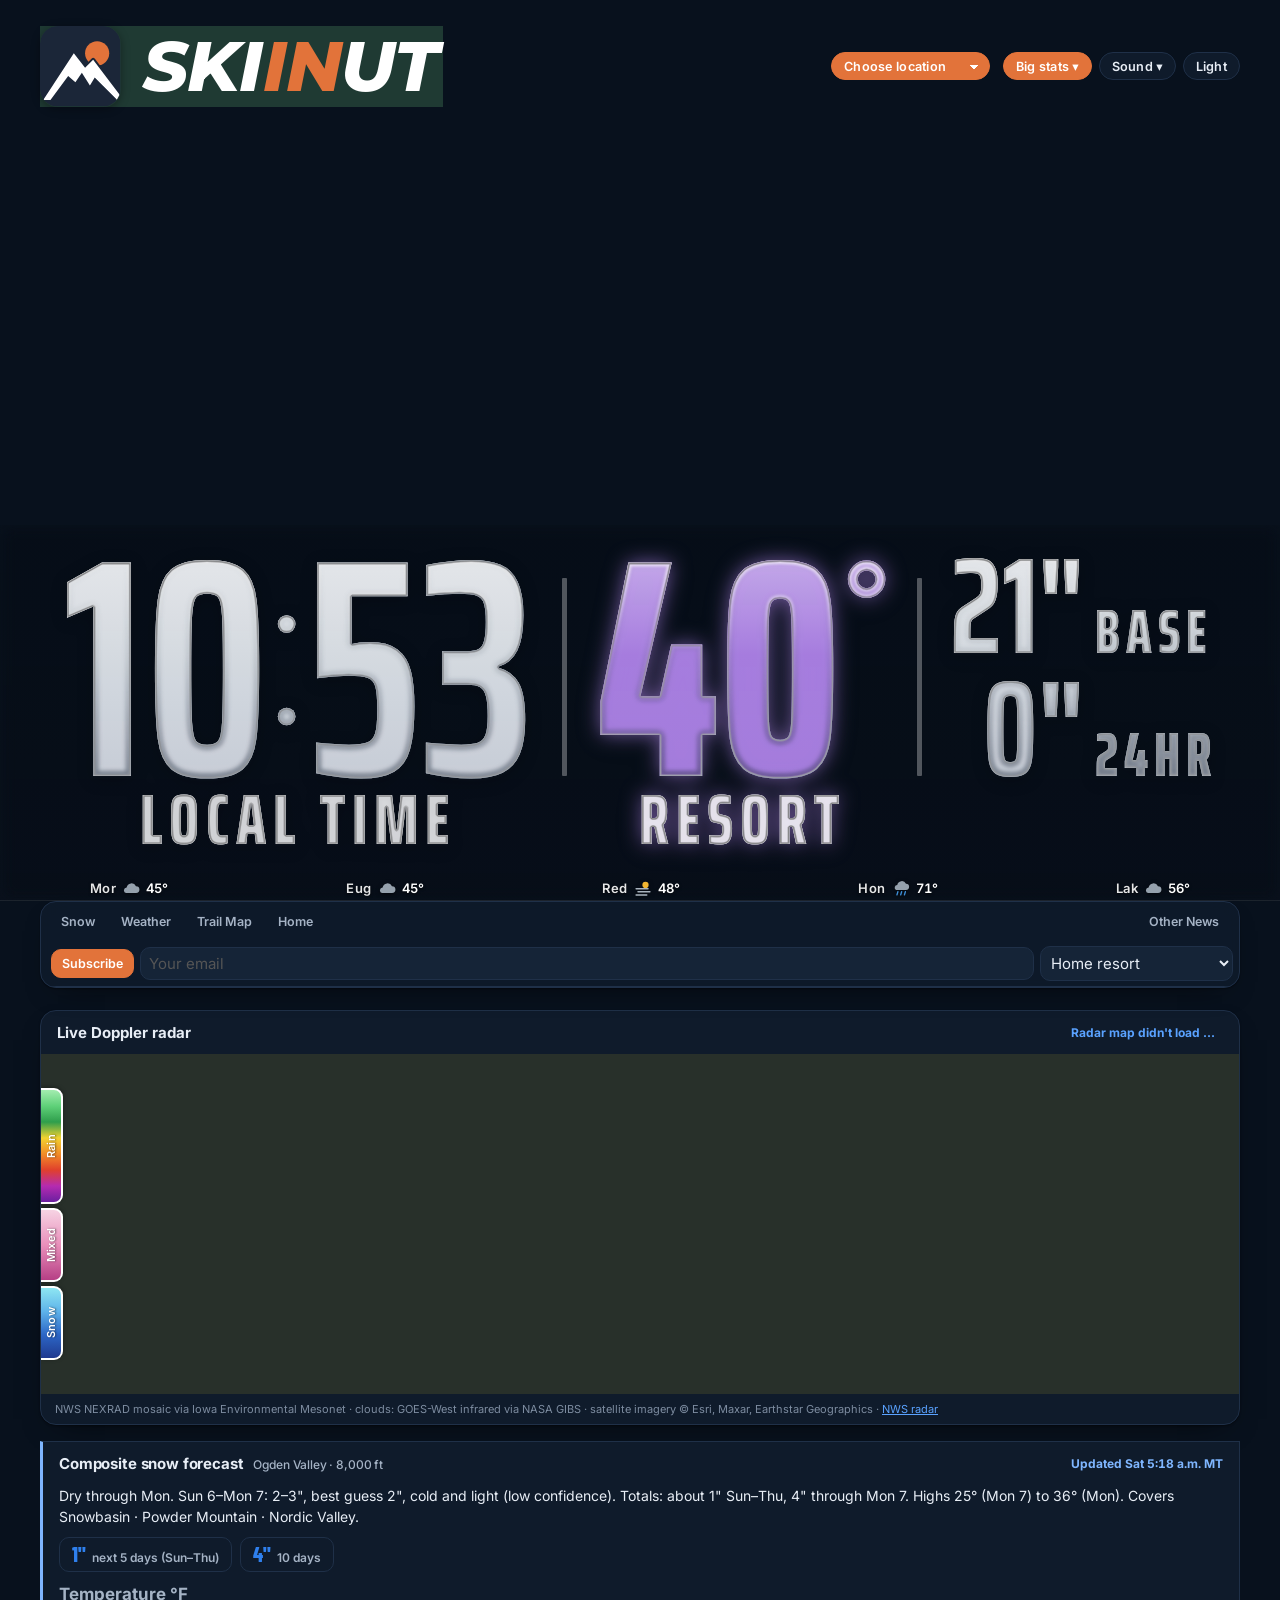
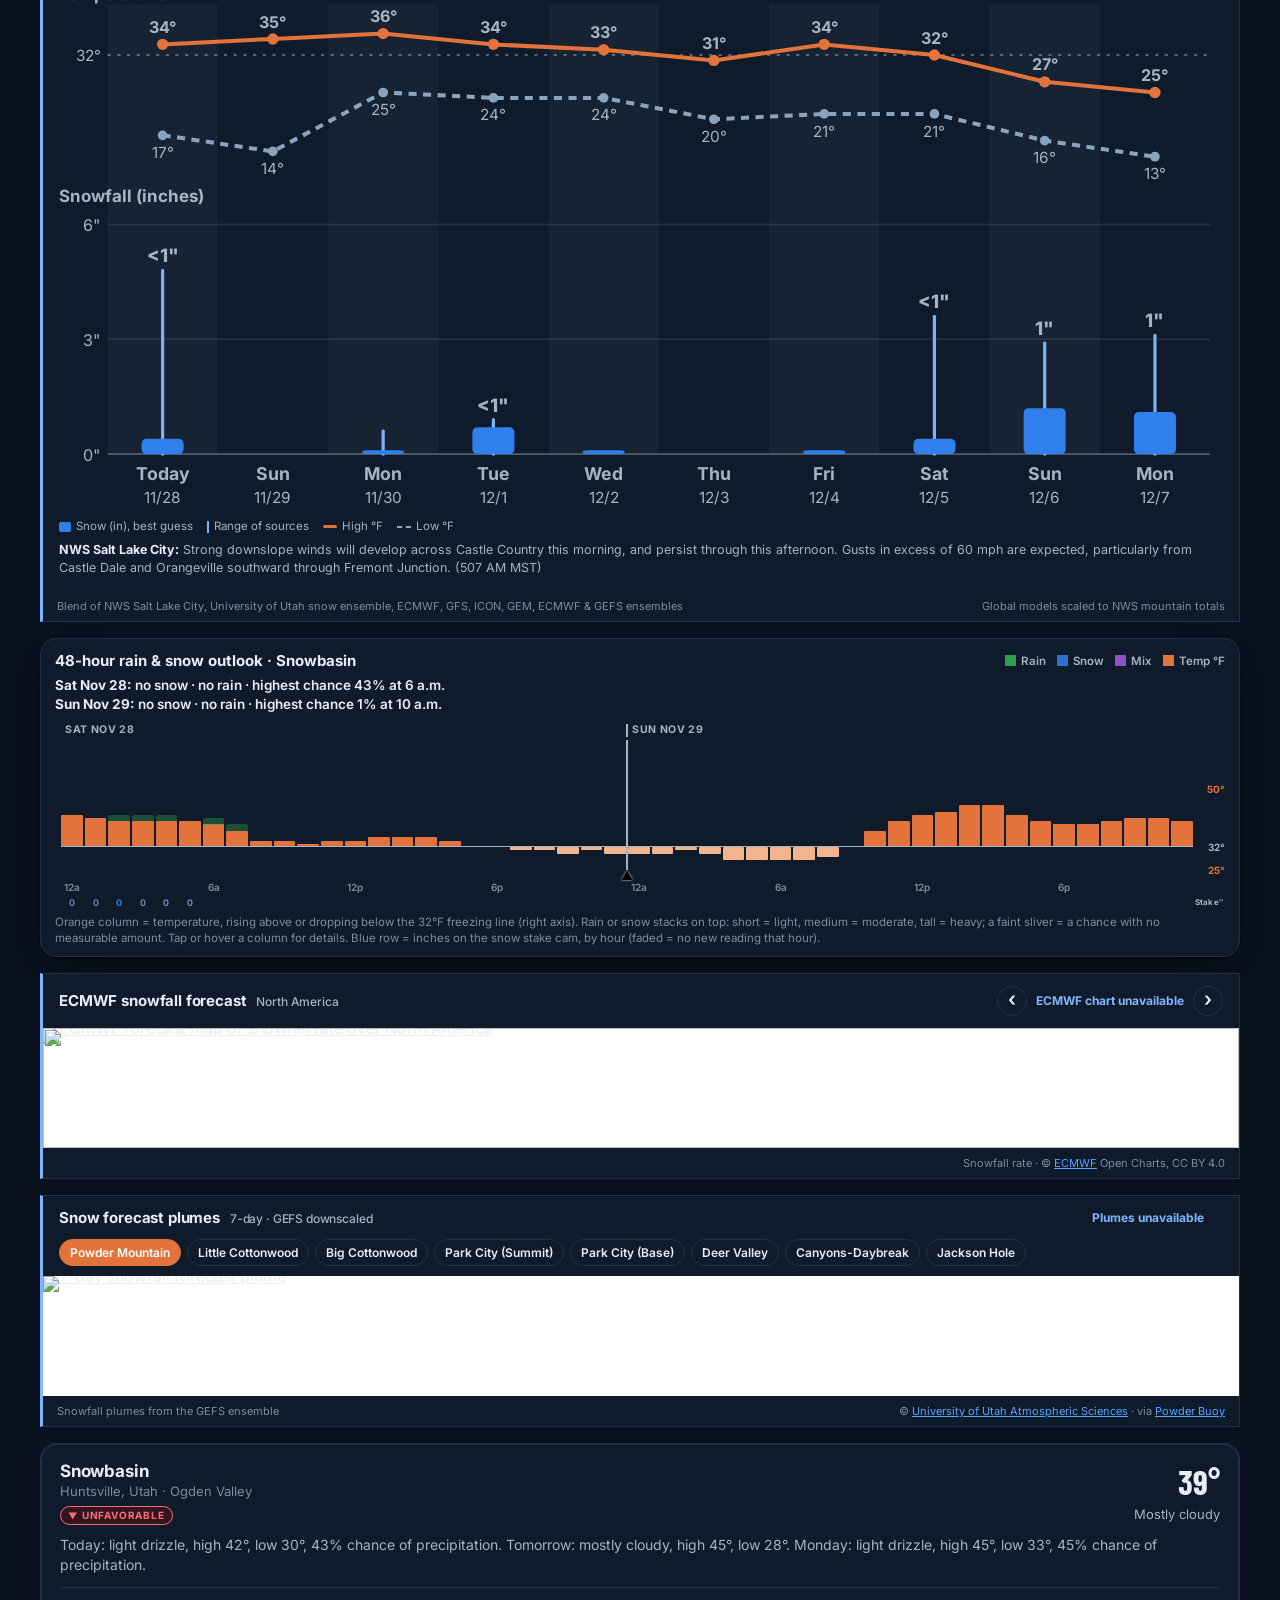
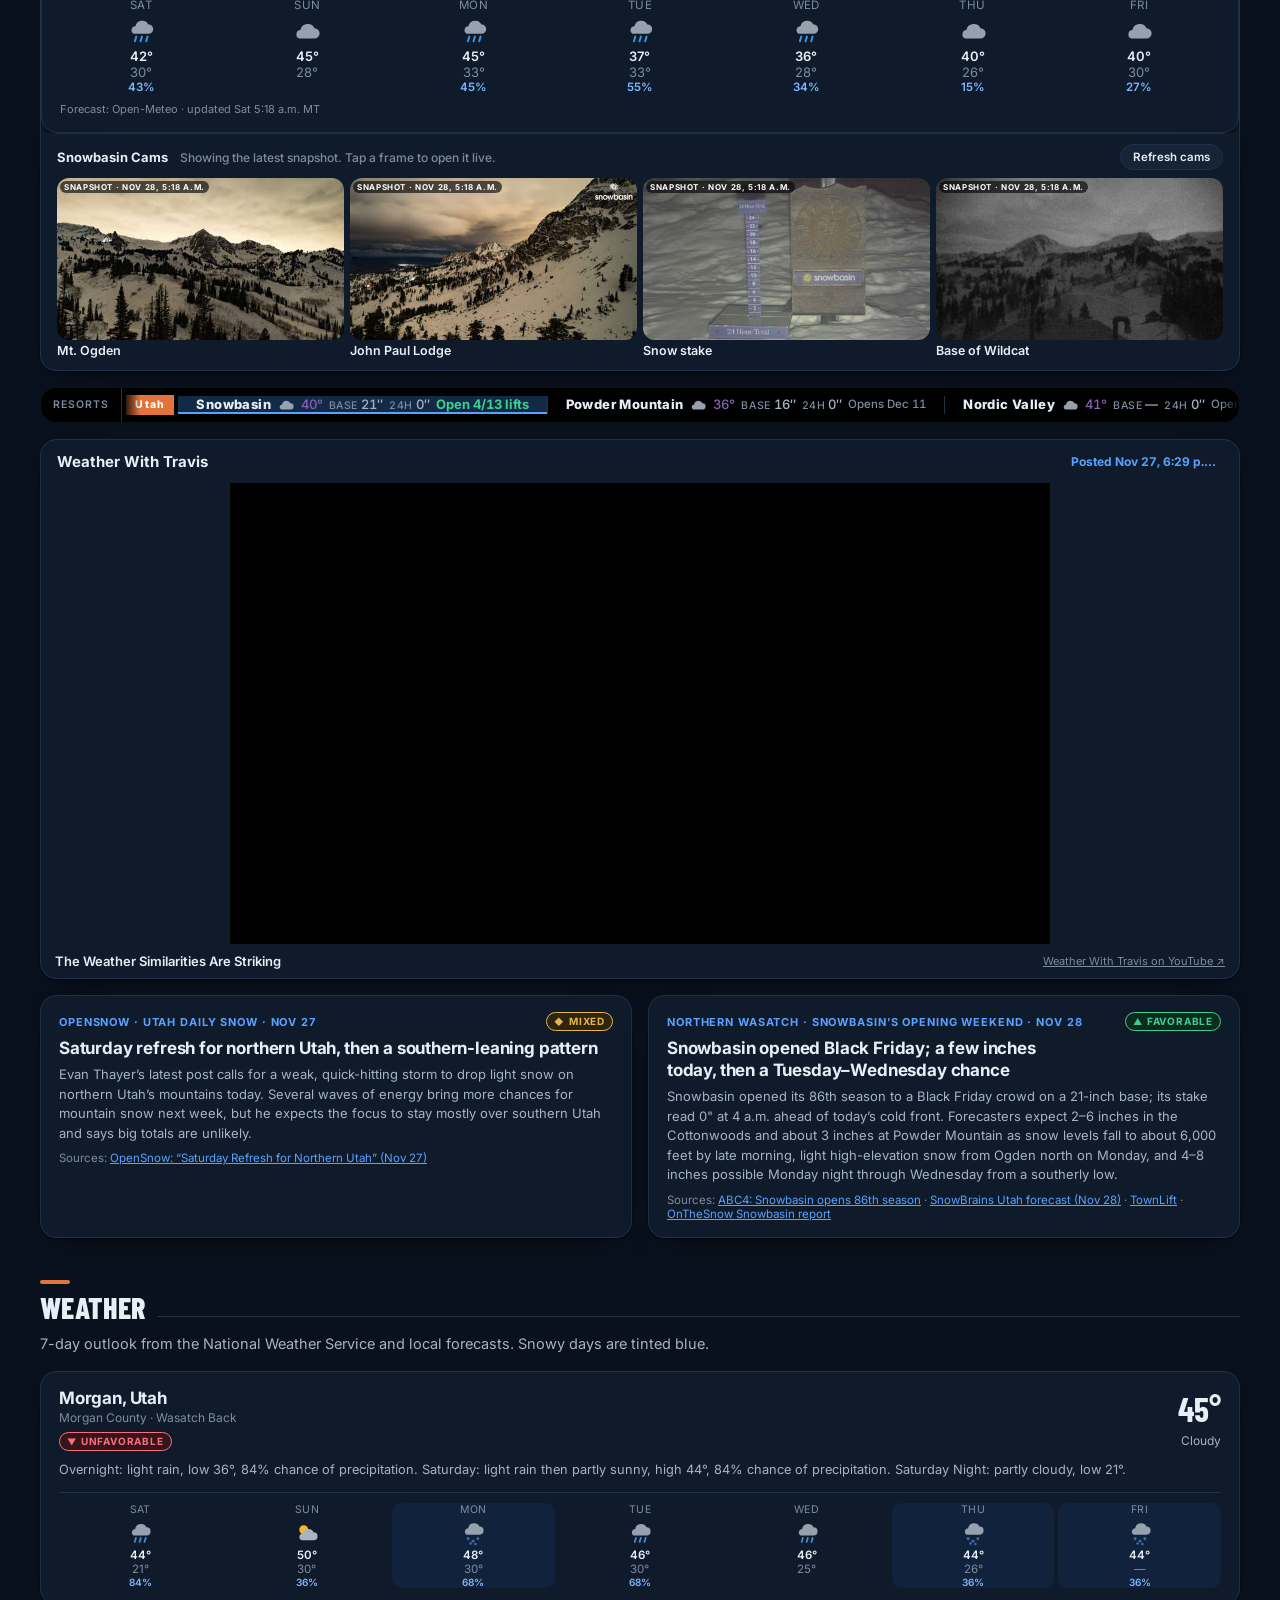
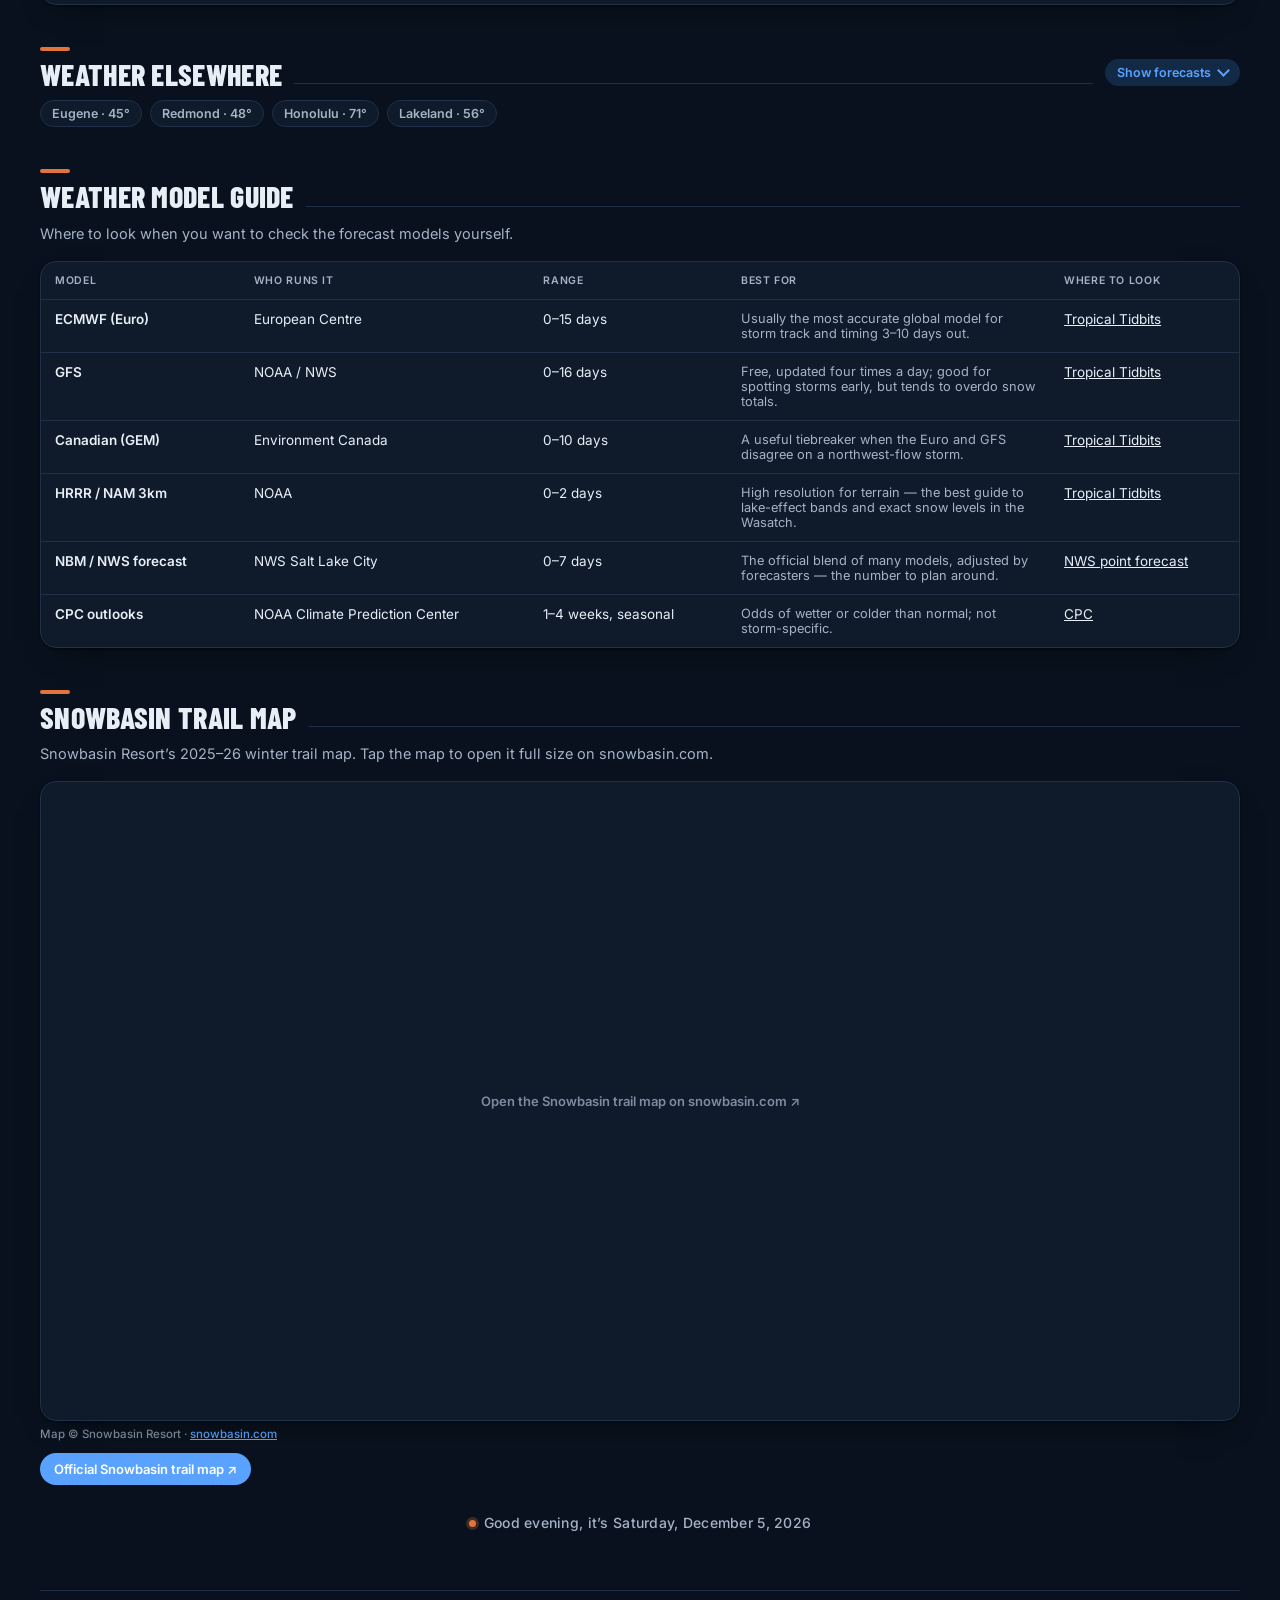
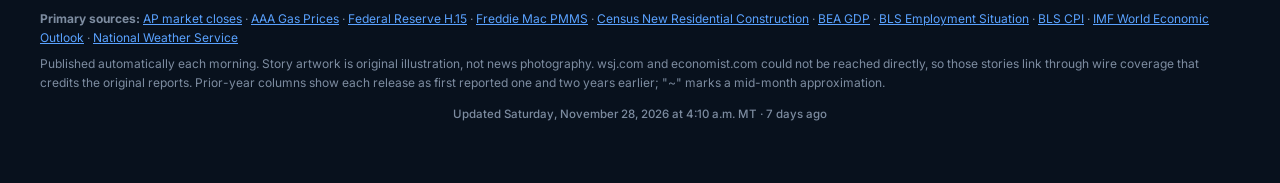
==== commit 9a82cee9: "Live data refresh Sat Nov 28, 5:18 AM MT" ====
--- a/index.html
+++ b/index.html
@@ -200,7 +200,7 @@
 window.IKON = {order: ["sb", "powmow", "alta", "snowbird", "brighton", "solitude", "dv", "abasin", "aspen", "copper", "eldora", "steamboat", "winterpark", "bigsky", "jackson", "taos", "sv", "schweitzer", "mammoth", "june", "palisades", "sierra", "bigbear", "snowvalley", "crystal", "snoqualmie", "bachelor", "alyeska", "killington", "stratton", "sugarbush", "sugarloaf", "sundayriver", "loon", "windham", "bluemtn", "camelback", "snowshoe", "boyne", "highlands", "snowriver", "lutsen", "granitepeak"], r: {"sb":{"name":"Snowbasin","st":"UT","acc":"7","lat":41.216,"lon":-111.8569,"tz":"America/Denver","ots":"utah/snowbasin","where":"Huntsville, Utah · Ogden Valley","cams":"https://www.snowbasin.com/the-mountain/web-cams/","camsOfficial":true,"map":"https://www.snowbasin.com/the-mountain/mountain-maps/","mapOfficial":true,"frames":[],"aerial":"https://server.arcgisonline.com/ArcGIS/rest/services/World_Imagery/MapServer/export?bbox=-111.9019,41.1980,-111.8119,41.2340&bboxSR=4326&imageSR=3857&size=1600,640&format=jpg&f=image"},"powmow":{"name":"Powder Mountain","st":"UT","acc":"","lat":41.3797,"lon":-111.7805,"tz":"America/Denver","ots":"utah/powder-mountain","where":"Eden, Utah · Ogden Valley","cams":"https://powdermountain.com/conditions","camsOfficial":true,"map":"https://powdermountain.com/trail-map","mapOfficial":true,"frames":[{"name":"Lightning Ridge","img":"https://storage.googleapis.com/prism-cam-00109/1080.jpg","watch":"https://powdermountain.com/conditions"},{"name":"Paradise","img":"https://storage.googleapis.com/prism-cam-00112/1080.jpg","watch":"https://powdermountain.com/conditions"},{"name":"Timberline","img":"https://storage.googleapis.com/prism-cam-00113/1080.jpg","watch":"https://powdermountain.com/conditions"}],"aerial":"https://server.arcgisonline.com/ArcGIS/rest/services/World_Imagery/MapServer/export?bbox=-111.8255,41.3617,-111.7355,41.3977&bboxSR=4326&imageSR=3857&size=1600,640&format=jpg&f=image"},"alta":{"name":"Alta","st":"UT","acc":"7","lat":40.5884,"lon":-111.6386,"tz":"America/Denver","ots":"utah/alta-ski-area","where":"Little Cottonwood Canyon, Utah","cams":"https://www.onthesnow.com/utah/alta-ski-area/webcams","camsOfficial":false,"map":"https://www.onthesnow.com/utah/alta-ski-area/trailmap","mapOfficial":false,"frames":[],"aerial":"https://server.arcgisonline.com/ArcGIS/rest/services/World_Imagery/MapServer/export?bbox=-111.6836,40.5704,-111.5936,40.6064&bboxSR=4326&imageSR=3857&size=1600,640&format=jpg&f=image"},"snowbird":{"name":"Snowbird","st":"UT","acc":"7","lat":40.583,"lon":-111.6556,"tz":"America/Denver","ots":"utah/snowbird","where":"Little Cottonwood Canyon, Utah","cams":"https://www.snowbird.com/the-mountain/webcams/view-all-webcams/","camsOfficial":true,"map":"https://www.onthesnow.com/utah/snowbird/trailmap","mapOfficial":false,"frames":[{"name":"Hidden Peak","img":"https://img.hdrelay.com/frames/5780754f-8da1-4223-ab8a-6755d84cbc10/default/last.jpg","watch":"https://www.snowbird.com/the-mountain/webcams/view-all-webcams/"},{"name":"Mid-mountain","img":"https://img.hdrelay.com/frames/8611e276-7ee5-42c0-b8cd-d9e1890e1cd4/default/last.jpg","watch":"https://www.snowbird.com/the-mountain/webcams/view-all-webcams/"},{"name":"Peruvian Gulch","img":"https://img.hdrelay.com/frames/db2a69c5-66e9-4c48-a713-919eaf191fc1/default/last.jpg","watch":"https://www.snowbird.com/the-mountain/webcams/view-all-webcams/"},{"name":"Snowbird Center","img":"https://b15.hdrelay.com/camera/544432bd-3910-4888-aa9f-14b6f51a7eb5/snapshot","watch":"https://www.snowbird.com/the-mountain/webcams/view-all-webcams/"}],"aerial":"https://server.arcgisonline.com/ArcGIS/rest/services/World_Imagery/MapServer/export?bbox=-111.7006,40.5650,-111.6106,40.6010&bboxSR=4326&imageSR=3857&size=1600,640&format=jpg&f=image"},"brighton":{"name":"Brighton","st":"UT","acc":"7","lat":40.598,"lon":-111.5832,"tz":"America/Denver","ots":"utah/brighton-resort","where":"Big Cottonwood Canyon, Utah","cams":"https://www.onthesnow.com/utah/brighton-resort/webcams","camsOfficial":false,"map":"https://www.onthesnow.com/utah/brighton-resort/trailmap","mapOfficial":false,"frames":[],"aerial":"https://server.arcgisonline.com/ArcGIS/rest/services/World_Imagery/MapServer/export?bbox=-111.6282,40.5800,-111.5382,40.6160&bboxSR=4326&imageSR=3857&size=1600,640&format=jpg&f=image"},"solitude":{"name":"Solitude","st":"UT","acc":"U","lat":40.6199,"lon":-111.5919,"tz":"America/Denver","ots":"utah/solitude-mountain-resort","where":"Big Cottonwood Canyon, Utah","cams":"https://www.solitudemountain.com/mountain-and-village/webcams","camsOfficial":true,"map":"https://www.onthesnow.com/utah/solitude-mountain-resort/trailmap","mapOfficial":false,"frames":[{"name":"Sunshine Bowl","img":"https://i.ytimg.com/vi/Lnznapxh2xM/maxresdefault_live.jpg","watch":"https://www.youtube.com/live/Lnznapxh2xM","yt":"Lnznapxh2xM"},{"name":"Moonbeam lift line","img":"https://i.ytimg.com/vi/NSiItCGabfo/maxresdefault_live.jpg","watch":"https://www.youtube.com/live/NSiItCGabfo","yt":"NSiItCGabfo"},{"name":"Link lift line","img":"https://i.ytimg.com/vi/Yx3QmuKfwjY/maxresdefault_live.jpg","watch":"https://www.youtube.com/live/Yx3QmuKfwjY","yt":"Yx3QmuKfwjY"}],"aerial":"https://server.arcgisonline.com/ArcGIS/rest/services/World_Imagery/MapServer/export?bbox=-111.6369,40.6019,-111.5469,40.6379&bboxSR=4326&imageSR=3857&size=1600,640&format=jpg&f=image"},"dv":{"name":"Deer Valley","st":"UT","acc":"7","lat":40.6375,"lon":-111.4783,"tz":"America/Denver","ots":"utah/deer-valley-resort","where":"Park City, Utah · Wasatch Back","cams":"https://www.deervalley.com/explore-the-mountain/webcams","camsOfficial":true,"map":"https://www.deervalley.com/explore-the-mountain/trail-map","mapOfficial":true,"frames":[],"aerial":"https://server.arcgisonline.com/ArcGIS/rest/services/World_Imagery/MapServer/export?bbox=-111.5233,40.6195,-111.4333,40.6555&bboxSR=4326&imageSR=3857&size=1600,640&format=jpg&f=image"},"abasin":{"name":"Arapahoe Basin","st":"CO","acc":"U","lat":39.6425,"lon":-105.8719,"tz":"America/Denver","ots":"colorado/arapahoe-basin-ski-area","where":"Summit County, Colorado","cams":"https://www.arapahoebasin.com/mountain-cams/","camsOfficial":true,"map":"https://www.arapahoebasin.com/trail-maps/","mapOfficial":true,"frames":[{"name":"Pali","img":"https://watch.hdrelay.io/api/public/poster/cam_arapahoe_basin_pali_cam_1790623627806","watch":"https://www.arapahoebasin.com/mountain-cams/"},{"name":"Mountain view","img":"https://dirigo-resorts-f4e2bde5azc2cne6.z02.azurefd.net/arapahoe/images/medium/webcams/abasincam5.jpg","watch":"https://www.arapahoebasin.com/mountain-cams/"},{"name":"Base area","img":"https://dirigo-resorts-f4e2bde5azc2cne6.z02.azurefd.net/arapahoe/images/medium/webcams/abasincam1001m.jpg","watch":"https://www.arapahoebasin.com/mountain-cams/"}],"aerial":"https://server.arcgisonline.com/ArcGIS/rest/services/World_Imagery/MapServer/export?bbox=-105.9169,39.6245,-105.8269,39.6605&bboxSR=4326&imageSR=3857&size=1600,640&format=jpg&f=image"},"aspen":{"name":"Aspen Snowmass","st":"CO","acc":"7","lat":39.2084,"lon":-106.949,"tz":"America/Denver","ots":"colorado/aspen-snowmass","where":"Aspen & Snowmass Village, Colorado","cams":"https://www.aspensnowmass.com/our-mountains/mountain-cams","camsOfficial":true,"map":"https://www.onthesnow.com/colorado/aspen-snowmass/trailmap","mapOfficial":false,"frames":[],"aerial":"https://server.arcgisonline.com/ArcGIS/rest/services/World_Imagery/MapServer/export?bbox=-106.9940,39.1904,-106.9040,39.2264&bboxSR=4326&imageSR=3857&size=1600,640&format=jpg&f=image"},"copper":{"name":"Copper Mountain","st":"CO","acc":"U","lat":39.5022,"lon":-106.1511,"tz":"America/Denver","ots":"colorado/copper-mountain-resort","where":"Summit County, Colorado","cams":"https://www.coppercolorado.com/the-mountain/webcams/","camsOfficial":true,"map":"https://www.onthesnow.com/colorado/copper-mountain-resort/trailmap","mapOfficial":false,"frames":[{"name":"Union Creek","img":"https://watch.hdrelay.io/api/public/poster/cam_copper_mountain___union_1790871057199","watch":"https://www.coppercolorado.com/the-mountain/webcams/"},{"name":"Excelerator","img":"https://watch.hdrelay.io/api/public/poster/cam_copper_mountain___excelerator_1791911614707","watch":"https://www.coppercolorado.com/the-mountain/webcams/"},{"name":"Center Village","img":"https://watch.hdrelay.io/api/public/poster/cam_copper_mountain___center_village_1791904709663","watch":"https://www.coppercolorado.com/the-mountain/webcams/"},{"name":"Super Bee","img":"https://watch.hdrelay.io/api/public/poster/cam_copper_mountain___super_bee_1791911334637","watch":"https://www.coppercolorado.com/the-mountain/webcams/"},{"name":"Mountain view","img":"https://img.hdrelay.com/frames/fb469125-f1f3-459f-aeb4-98cb674e395f/default/last.jpg","watch":"https://www.coppercolorado.com/the-mountain/webcams/"}],"aerial":"https://server.arcgisonline.com/ArcGIS/rest/services/World_Imagery/MapServer/export?bbox=-106.1961,39.4842,-106.1061,39.5202&bboxSR=4326&imageSR=3857&size=1600,640&format=jpg&f=image"},"eldora":{"name":"Eldora","st":"CO","acc":"U","lat":39.9372,"lon":-105.5827,"tz":"America/Denver","ots":"colorado/eldora-mountain-resort","where":"Nederland, Colorado","cams":"https://www.eldora.com/the-mountain/current-conditions/webcams/","camsOfficial":true,"map":"https://www.eldora.com/the-mountain/maps/alpine-trail-map/","mapOfficial":true,"frames":[],"aerial":"https://server.arcgisonline.com/ArcGIS/rest/services/World_Imagery/MapServer/export?bbox=-105.6277,39.9192,-105.5377,39.9552&bboxSR=4326&imageSR=3857&size=1600,640&format=jpg&f=image"},"steamboat":{"name":"Steamboat","st":"CO","acc":"U","lat":40.4572,"lon":-106.8045,"tz":"America/Denver","ots":"colorado/steamboat","where":"Steamboat Springs, Colorado","cams":"https://www.onthesnow.com/colorado/steamboat/webcams","camsOfficial":false,"map":"https://www.onthesnow.com/colorado/steamboat/trailmap","mapOfficial":false,"frames":[],"aerial":"https://server.arcgisonline.com/ArcGIS/rest/services/World_Imagery/MapServer/export?bbox=-106.8495,40.4392,-106.7595,40.4752&bboxSR=4326&imageSR=3857&size=1600,640&format=jpg&f=image"},"winterpark":{"name":"Winter Park","st":"CO","acc":"U","lat":39.8868,"lon":-105.7625,"tz":"America/Denver","ots":"colorado/winter-park-resort","where":"Winter Park, Colorado","cams":"https://www.winterparkresort.com/the-mountain/mountain-cams","camsOfficial":true,"map":"https://www.onthesnow.com/colorado/winter-park-resort/trailmap","mapOfficial":false,"frames":[{"name":"Lunch Rock","img":"https://i.ytimg.com/vi/HfX4H3MSwXs/maxresdefault_live.jpg","watch":"https://www.youtube.com/live/HfX4H3MSwXs","yt":"HfX4H3MSwXs"},{"name":"Base cam","img":"https://i.ytimg.com/vi/vyWAzJAWv4w/maxresdefault_live.jpg","watch":"https://www.youtube.com/live/vyWAzJAWv4w","yt":"vyWAzJAWv4w"},{"name":"Snoasis","img":"https://i.ytimg.com/vi/Dt_WhmxV0yE/maxresdefault_live.jpg","watch":"https://www.youtube.com/live/Dt_WhmxV0yE","yt":"Dt_WhmxV0yE"},{"name":"Village","img":"https://cams.winterparkresort.com/best-western-cam.jpg","watch":"https://www.winterparkresort.com/the-mountain/mountain-cams"}],"aerial":"https://server.arcgisonline.com/ArcGIS/rest/services/World_Imagery/MapServer/export?bbox=-105.8075,39.8688,-105.7175,39.9048&bboxSR=4326&imageSR=3857&size=1600,640&format=jpg&f=image"},"bigsky":{"name":"Big Sky","st":"MT","acc":"7","lat":45.2857,"lon":-111.4012,"tz":"America/Denver","ots":"montana/big-sky-resort","where":"Big Sky, Montana","cams":"https://www.bigskyresort.com/webcams","camsOfficial":true,"map":"https://www.onthesnow.com/montana/big-sky-resort/trailmap","mapOfficial":false,"frames":[{"name":"Lone Peak Tram","img":"https://i.ytimg.com/vi/6iW7bdSavUo/maxresdefault_live.jpg","watch":"https://www.youtube.com/live/6iW7bdSavUo","yt":"6iW7bdSavUo"},{"name":"Everett's 8800","img":"https://i.ytimg.com/vi/dMr-Jt_K3Cc/maxresdefault_live.jpg","watch":"https://www.youtube.com/live/dMr-Jt_K3Cc","yt":"dMr-Jt_K3Cc"},{"name":"Headwaters snow stake","img":"https://i.ytimg.com/vi/TsG0Utw13bs/maxresdefault_live.jpg","watch":"https://www.youtube.com/live/TsG0Utw13bs","yt":"TsG0Utw13bs"}],"aerial":"https://server.arcgisonline.com/ArcGIS/rest/services/World_Imagery/MapServer/export?bbox=-111.4462,45.2677,-111.3562,45.3037&bboxSR=4326&imageSR=3857&size=1600,640&format=jpg&f=image"},"jackson":{"name":"Jackson Hole","st":"WY","acc":"7","lat":43.5875,"lon":-110.8279,"tz":"America/Denver","ots":"wyoming/jackson-hole","where":"Teton Village, Wyoming","cams":"https://www.onthesnow.com/wyoming/jackson-hole/webcams","camsOfficial":false,"map":"https://www.onthesnow.com/wyoming/jackson-hole/trailmap","mapOfficial":false,"frames":[],"aerial":"https://server.arcgisonline.com/ArcGIS/rest/services/World_Imagery/MapServer/export?bbox=-110.8729,43.5695,-110.7829,43.6055&bboxSR=4326&imageSR=3857&size=1600,640&format=jpg&f=image"},"taos":{"name":"Taos Ski Valley","st":"NM","acc":"7","lat":36.596,"lon":-105.4545,"tz":"America/Denver","ots":"new-mexico/taos-ski-valley","where":"Taos Ski Valley, New Mexico","cams":"https://www.skitaos.com/webcams","camsOfficial":true,"map":"https://www.onthesnow.com/new-mexico/taos-ski-valley/trailmap","mapOfficial":false,"frames":[],"aerial":"https://server.arcgisonline.com/ArcGIS/rest/services/World_Imagery/MapServer/export?bbox=-105.4995,36.5780,-105.4095,36.6140&bboxSR=4326&imageSR=3857&size=1600,640&format=jpg&f=image"},"sv":{"name":"Sun Valley","st":"ID","acc":"7","lat":43.671,"lon":-114.364,"tz":"America/Boise","ots":"idaho/sun-valley","where":"Ketchum, Idaho · Wood River Valley","cams":"https://www.sunvalley.com/the-mountain/web-cams/","camsOfficial":true,"map":"https://www.sunvalley.com/the-mountain/trail-maps/","mapOfficial":true,"frames":[],"aerial":"https://server.arcgisonline.com/ArcGIS/rest/services/World_Imagery/MapServer/export?bbox=-114.4090,43.6530,-114.3190,43.6890&bboxSR=4326&imageSR=3857&size=1600,640&format=jpg&f=image"},"schweitzer":{"name":"Schweitzer","st":"ID","acc":"U","lat":48.3677,"lon":-116.6227,"tz":"America/Los_Angeles","ots":"idaho/schweitzer","where":"Sandpoint, Idaho","cams":"https://www.schweitzer.com/mountain-info/webcam","camsOfficial":true,"map":"https://www.schweitzer.com/mountain-info/maps","mapOfficial":true,"frames":[{"name":"Basin Express","img":"https://i.ytimg.com/vi/7INfYvwClC0/maxresdefault_live.jpg","watch":"https://www.youtube.com/live/7INfYvwClC0","yt":"7INfYvwClC0"},{"name":"Lakeview Triple","img":"https://i.ytimg.com/vi/7vfVVc9AhcQ/maxresdefault_live.jpg","watch":"https://www.youtube.com/live/7vfVVc9AhcQ","yt":"7vfVVc9AhcQ"},{"name":"Colburn Triple","img":"https://i.ytimg.com/vi/6-8KuVdZJWA/maxresdefault_live.jpg","watch":"https://www.youtube.com/live/6-8KuVdZJWA","yt":"6-8KuVdZJWA"},{"name":"Rowdy Grouse","img":"https://i.ytimg.com/vi/Y3LI7eFJ6wo/maxresdefault_live.jpg","watch":"https://www.youtube.com/live/Y3LI7eFJ6wo","yt":"Y3LI7eFJ6wo"},{"name":"Outback","img":"https://i.ytimg.com/vi/B6k3gfxXxLc/maxresdefault_live.jpg","watch":"https://www.youtube.com/live/B6k3gfxXxLc","yt":"B6k3gfxXxLc"}],"aerial":"https://server.arcgisonline.com/ArcGIS/rest/services/World_Imagery/MapServer/export?bbox=-116.6677,48.3497,-116.5777,48.3857&bboxSR=4326&imageSR=3857&size=1600,640&format=jpg&f=image"},"mammoth":{"name":"Mammoth Mountain","st":"CA","acc":"U","lat":37.651,"lon":-119.027,"tz":"America/Los_Angeles","ots":"california/mammoth-mountain-ski-area","where":"Mammoth Lakes, California","cams":"https://www.onthesnow.com/california/mammoth-mountain-ski-area/webcams","camsOfficial":false,"map":"https://www.mammothmountain.com/on-the-mountain/winter-trail-map","mapOfficial":true,"frames":[],"aerial":"https://server.arcgisonline.com/ArcGIS/rest/services/World_Imagery/MapServer/export?bbox=-119.0720,37.6330,-118.9820,37.6690&bboxSR=4326&imageSR=3857&size=1600,640&format=jpg&f=image"},"june":{"name":"June Mountain","st":"CA","acc":"U","lat":37.7678,"lon":-119.0904,"tz":"America/Los_Angeles","ots":"california/june-mountain","where":"June Lake, California","cams":"https://www.junemountain.com/mountain-information/live-cams","camsOfficial":true,"map":"https://www.junemountain.com/mountain-information/trail-map","mapOfficial":true,"frames":[{"name":"June Patrol","img":"https://i.ytimg.com/vi/-U--7tKsSQU/maxresdefault_live.jpg","watch":"https://www.youtube.com/live/-U--7tKsSQU","yt":"-U--7tKsSQU"},{"name":"Mountain view","img":"https://i.ytimg.com/vi/ZEwoBjYmWhM/maxresdefault_live.jpg","watch":"https://www.youtube.com/live/ZEwoBjYmWhM","yt":"ZEwoBjYmWhM"},{"name":"June Chalet","img":"https://i.ytimg.com/vi/itJI-3uiYkI/maxresdefault_live.jpg","watch":"https://www.youtube.com/live/itJI-3uiYkI","yt":"itJI-3uiYkI"}],"aerial":"https://server.arcgisonline.com/ArcGIS/rest/services/World_Imagery/MapServer/export?bbox=-119.1354,37.7498,-119.0454,37.7858&bboxSR=4326&imageSR=3857&size=1600,640&format=jpg&f=image"},"palisades":{"name":"Palisades Tahoe","st":"CA","acc":"U","lat":39.1966,"lon":-120.2345,"tz":"America/Los_Angeles","ots":"california/palisades-tahoe","where":"Olympic Valley, California","cams":"https://www.palisadestahoe.com/mountain-information/webcams","camsOfficial":true,"map":"https://www.palisadestahoe.com/mountain-information/trail-maps","mapOfficial":true,"frames":[],"aerial":"https://server.arcgisonline.com/ArcGIS/rest/services/World_Imagery/MapServer/export?bbox=-120.2795,39.1786,-120.1895,39.2146&bboxSR=4326&imageSR=3857&size=1600,640&format=jpg&f=image"},"sierra":{"name":"Sierra-at-Tahoe","st":"CA","acc":"7","lat":38.8004,"lon":-120.0808,"tz":"A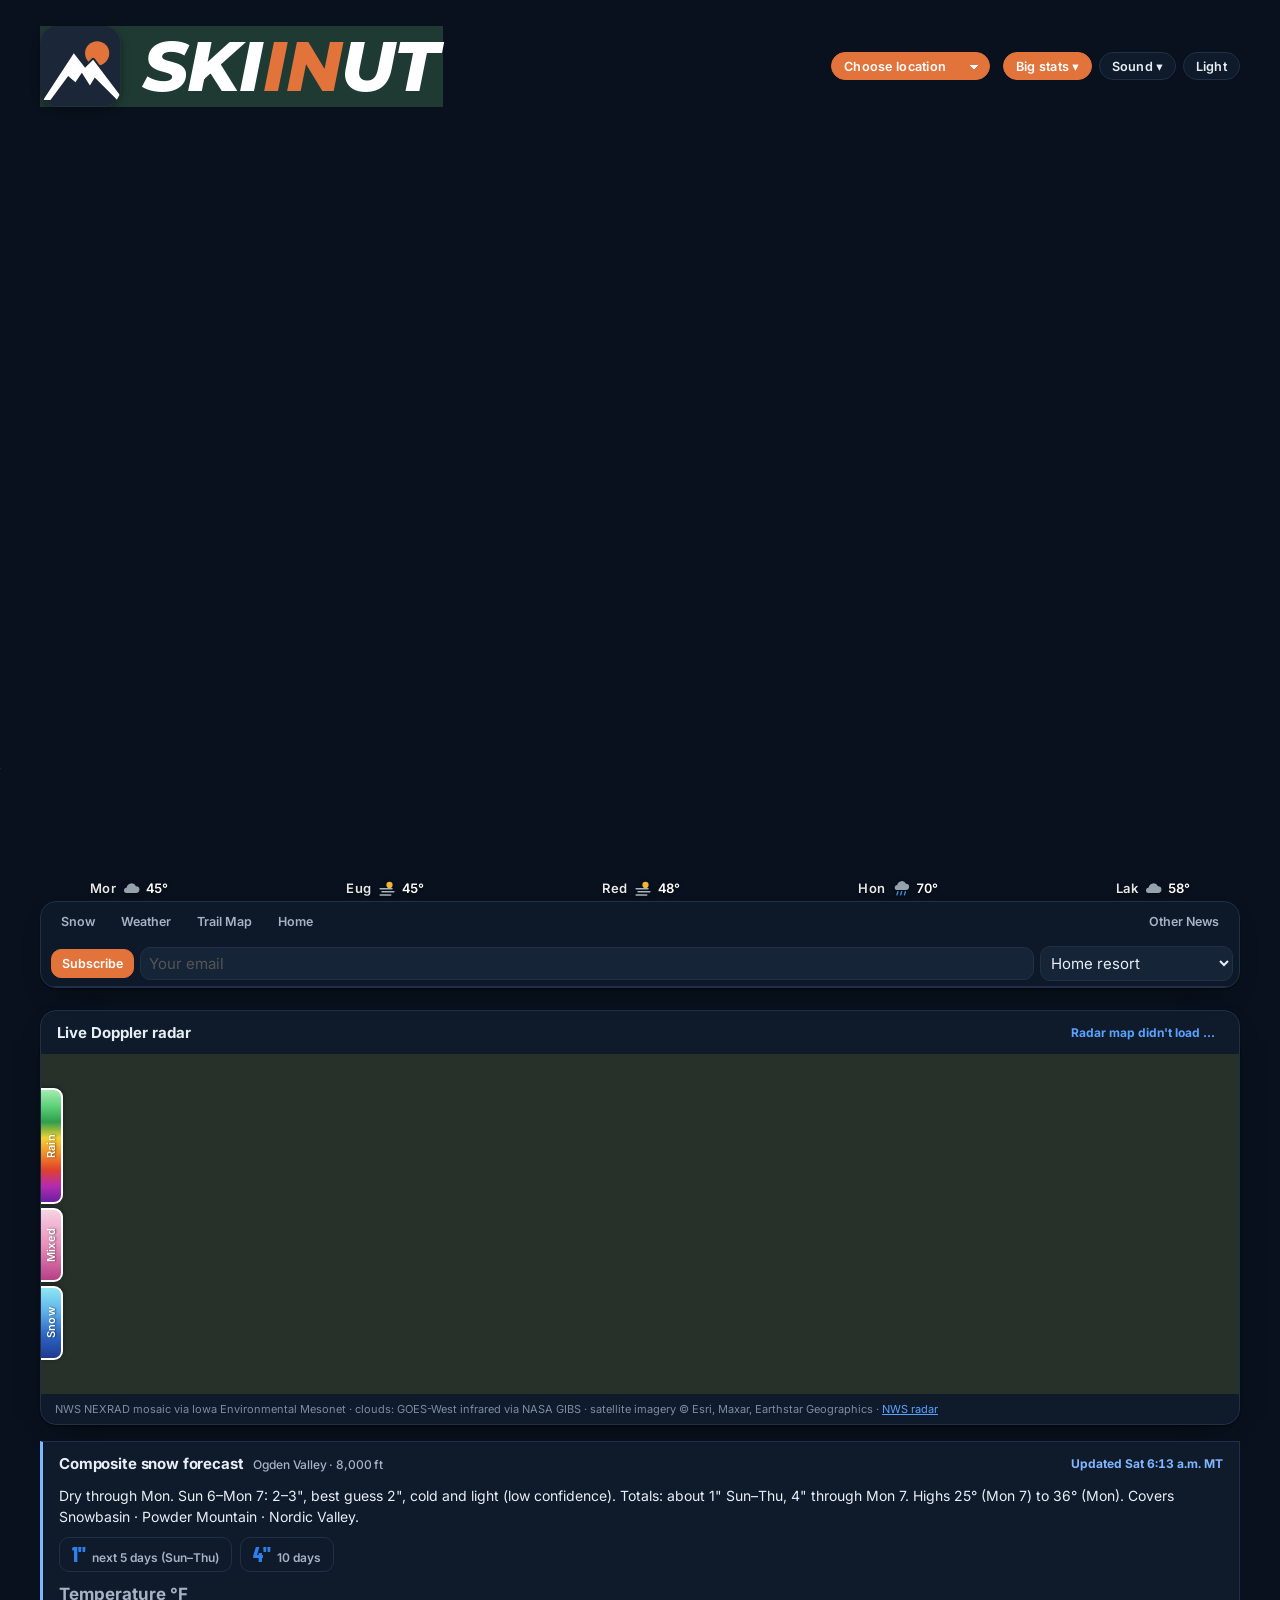
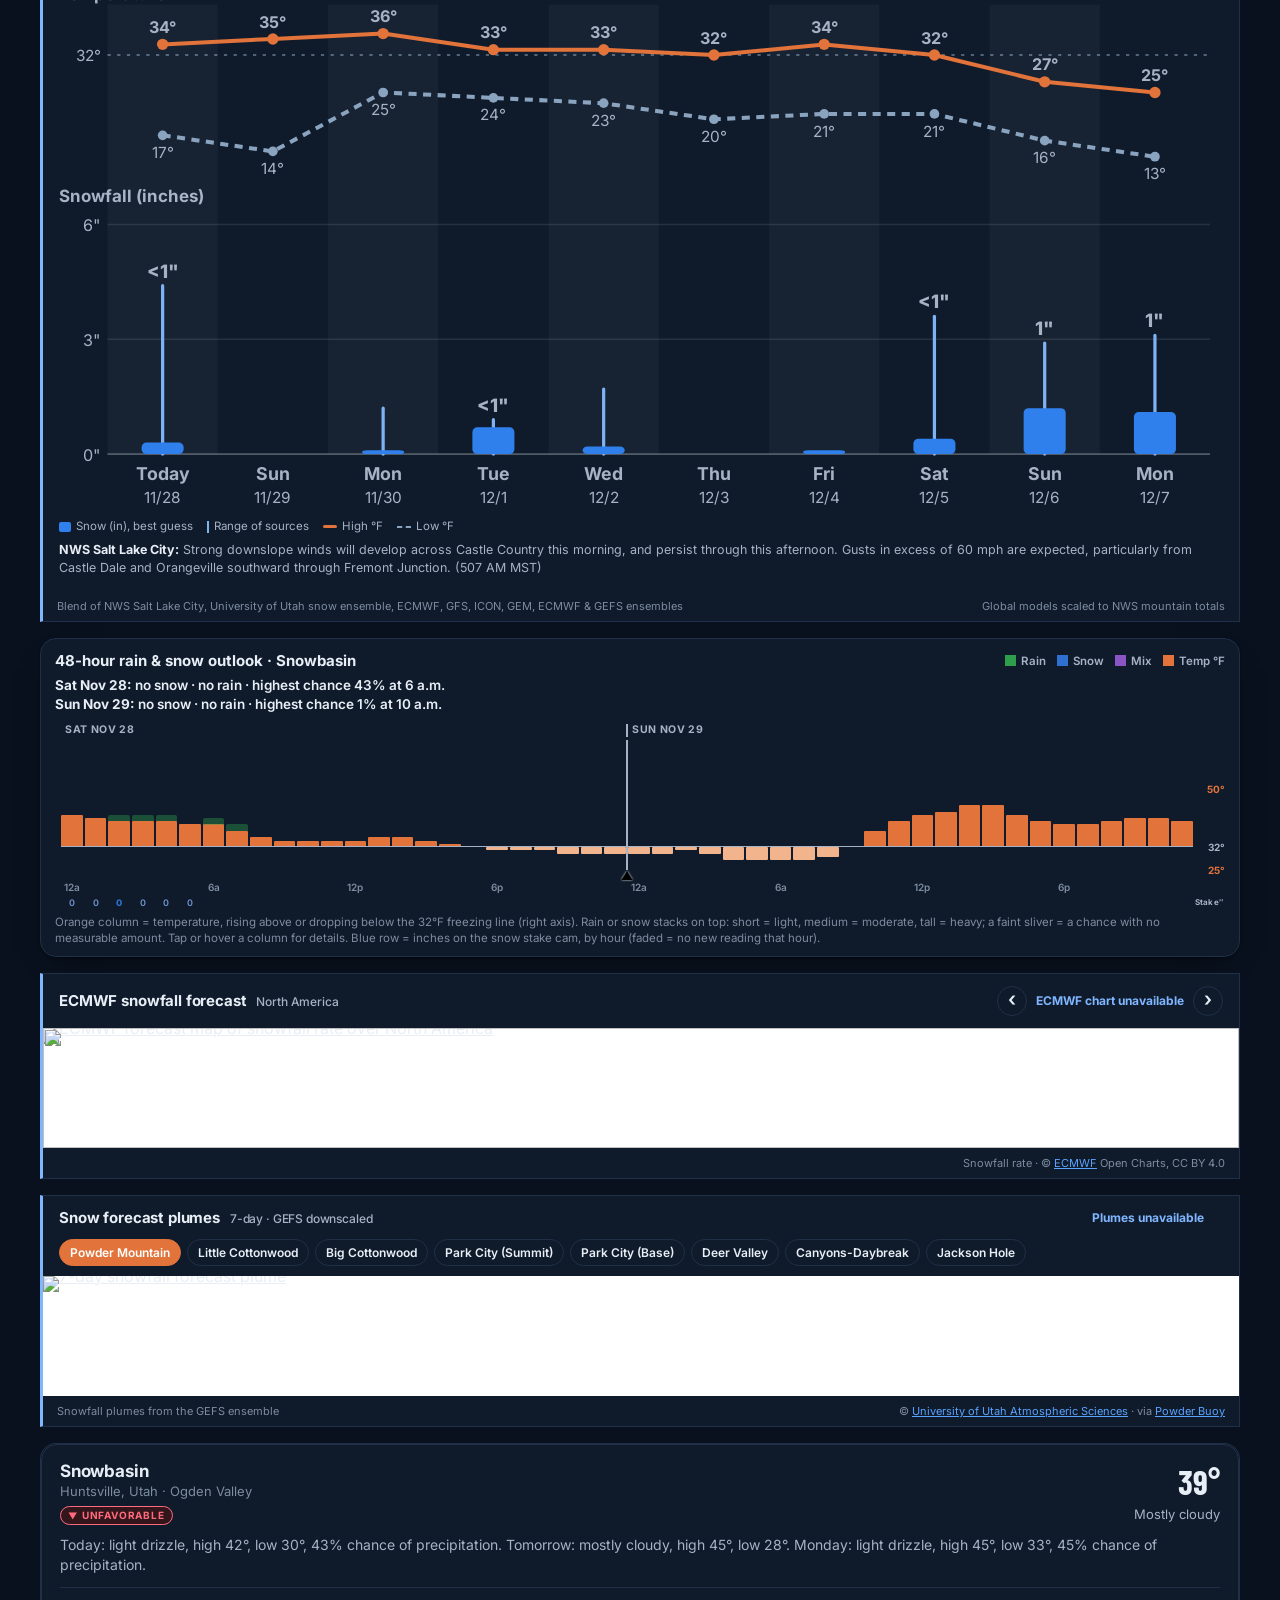
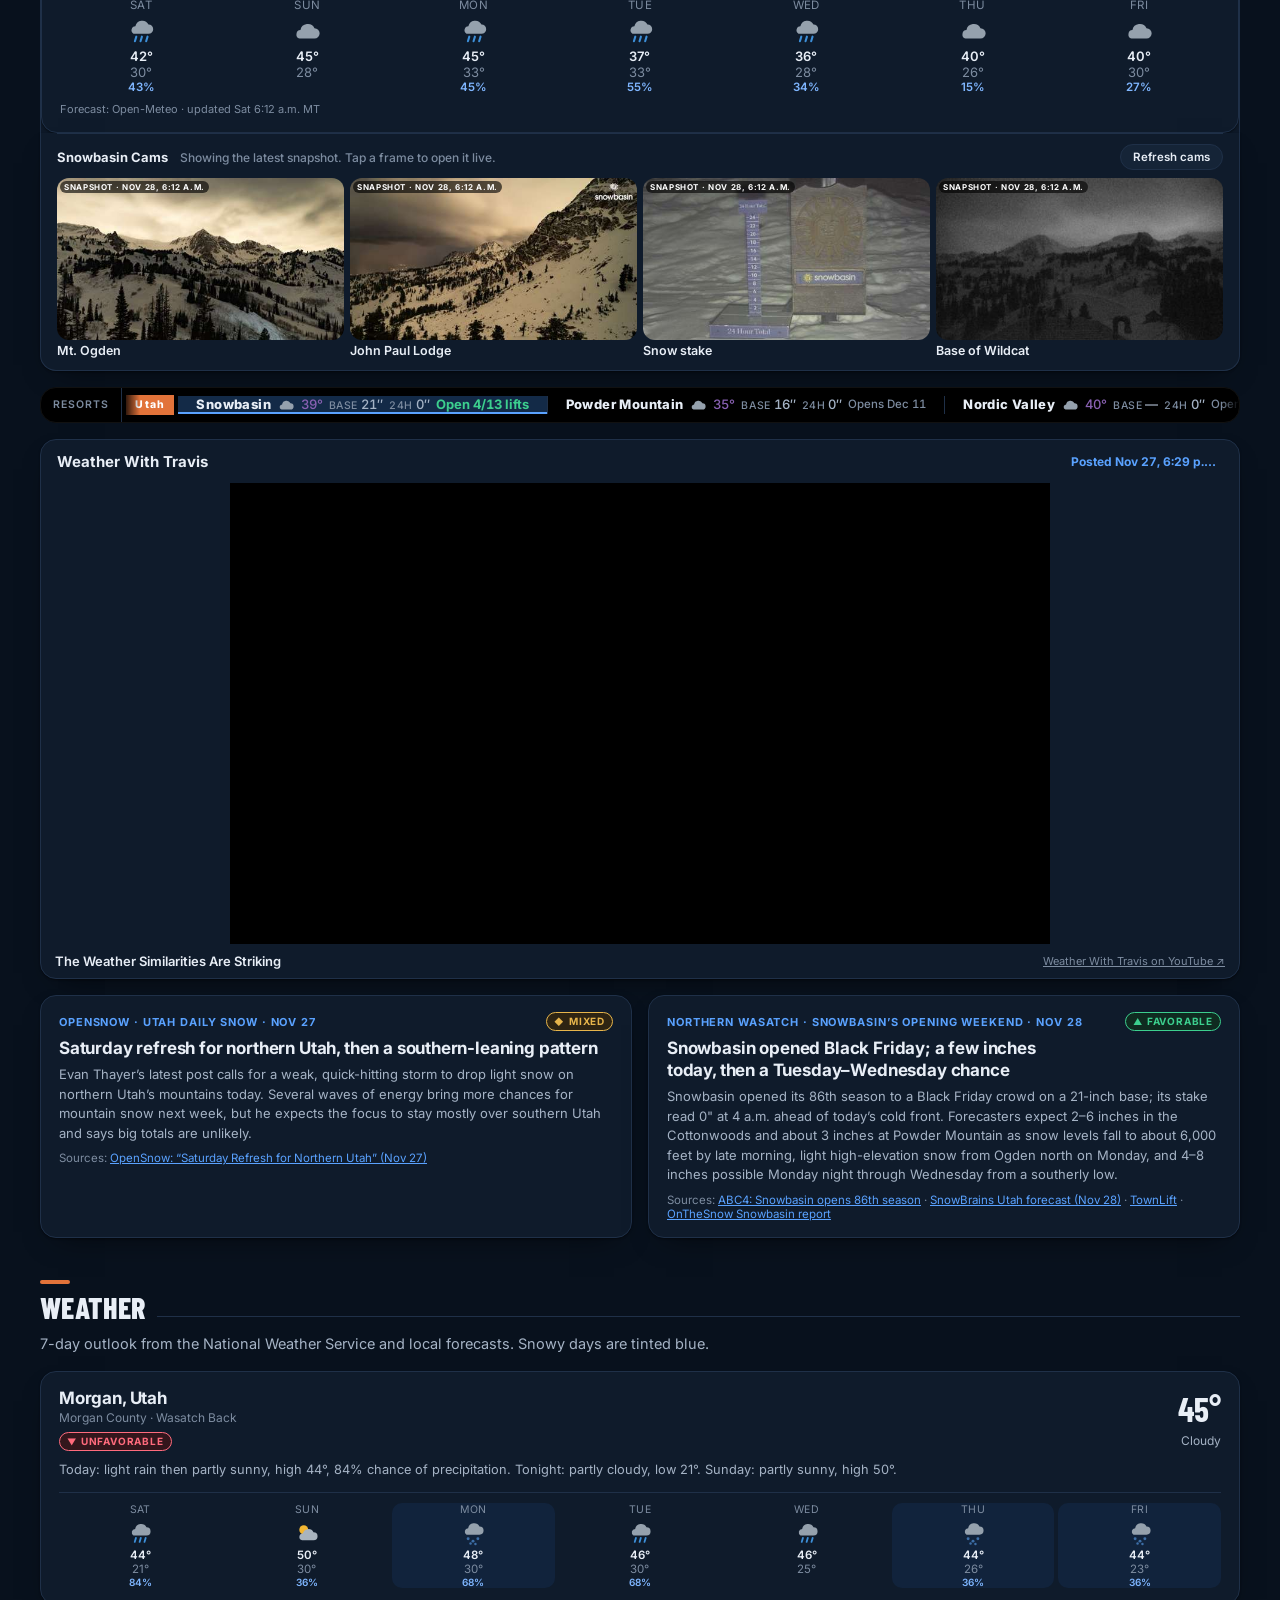
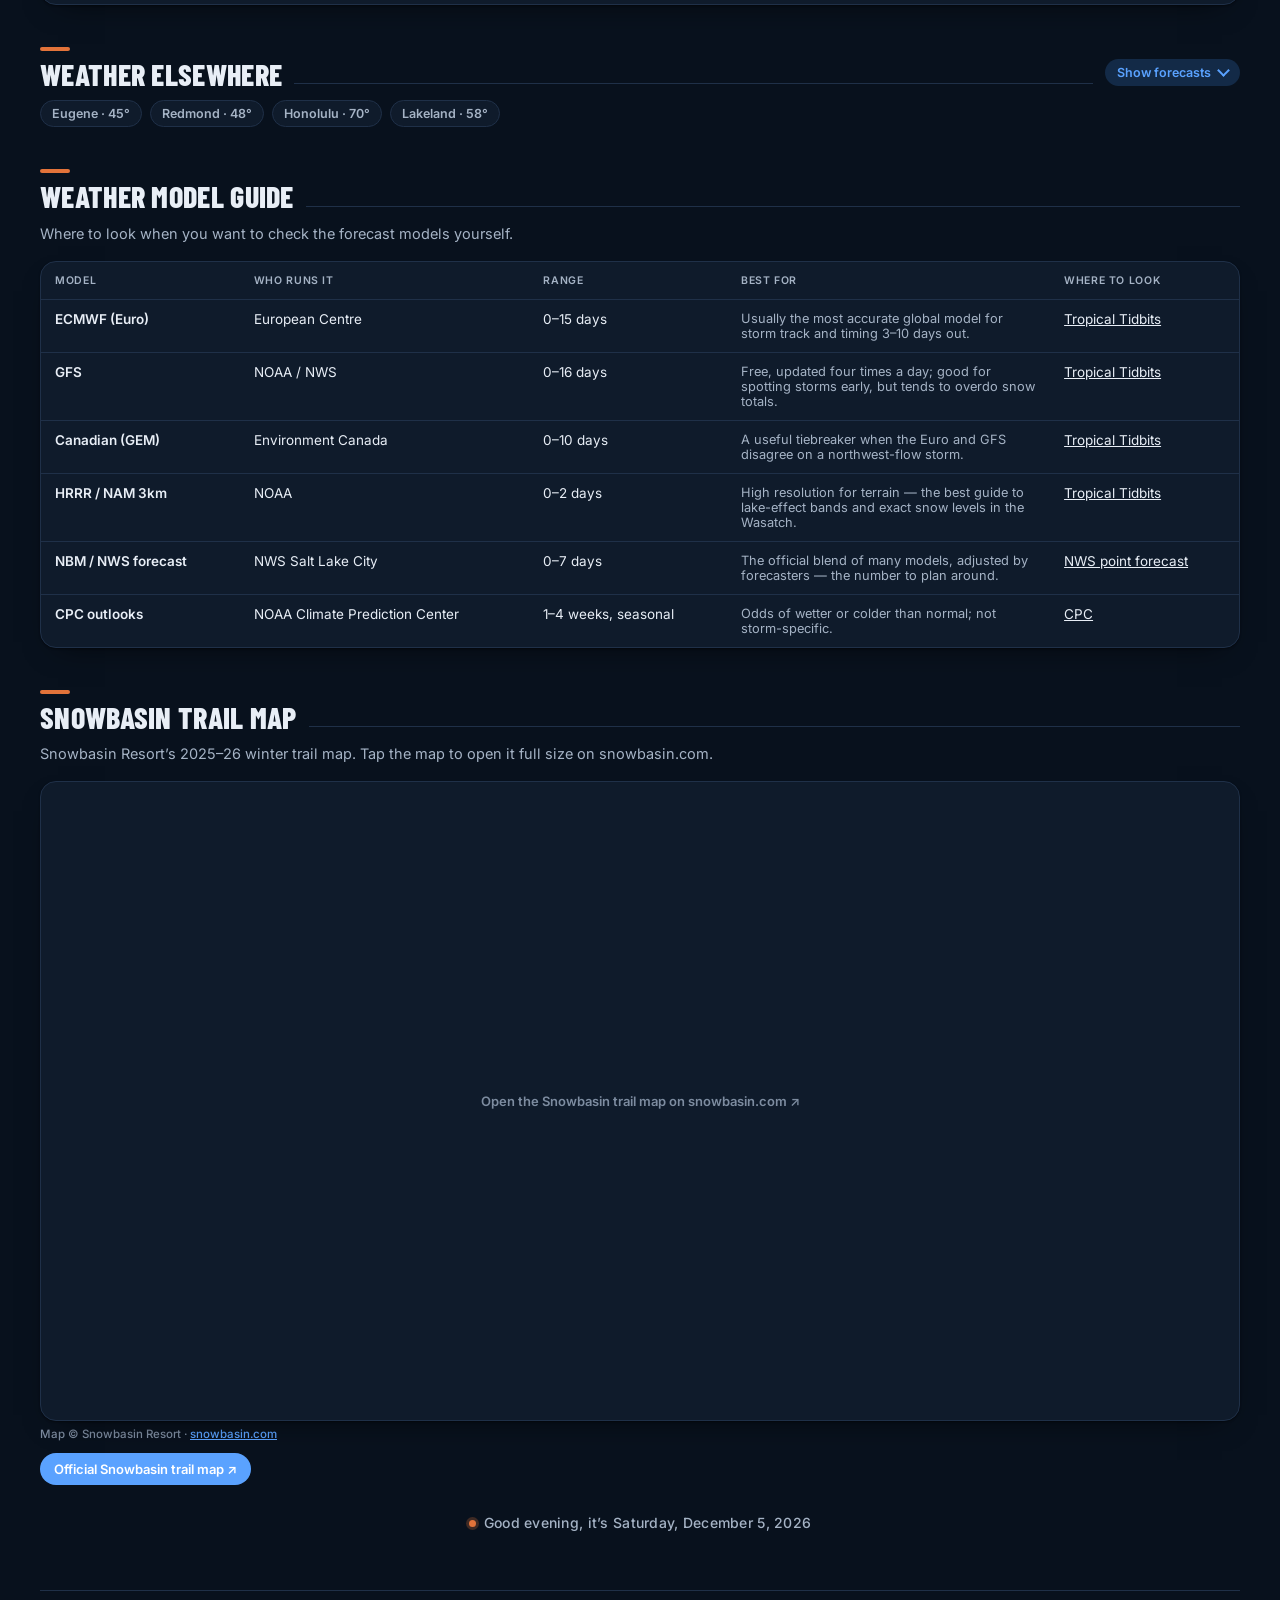
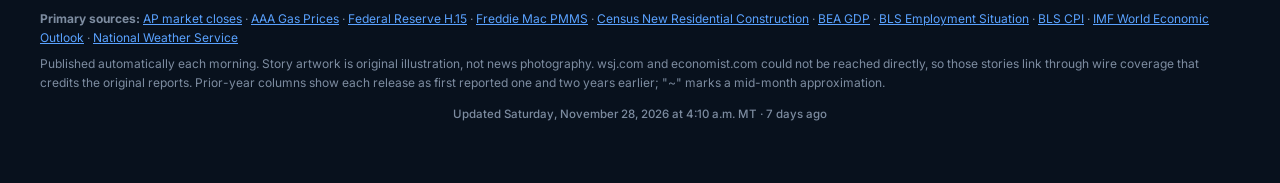
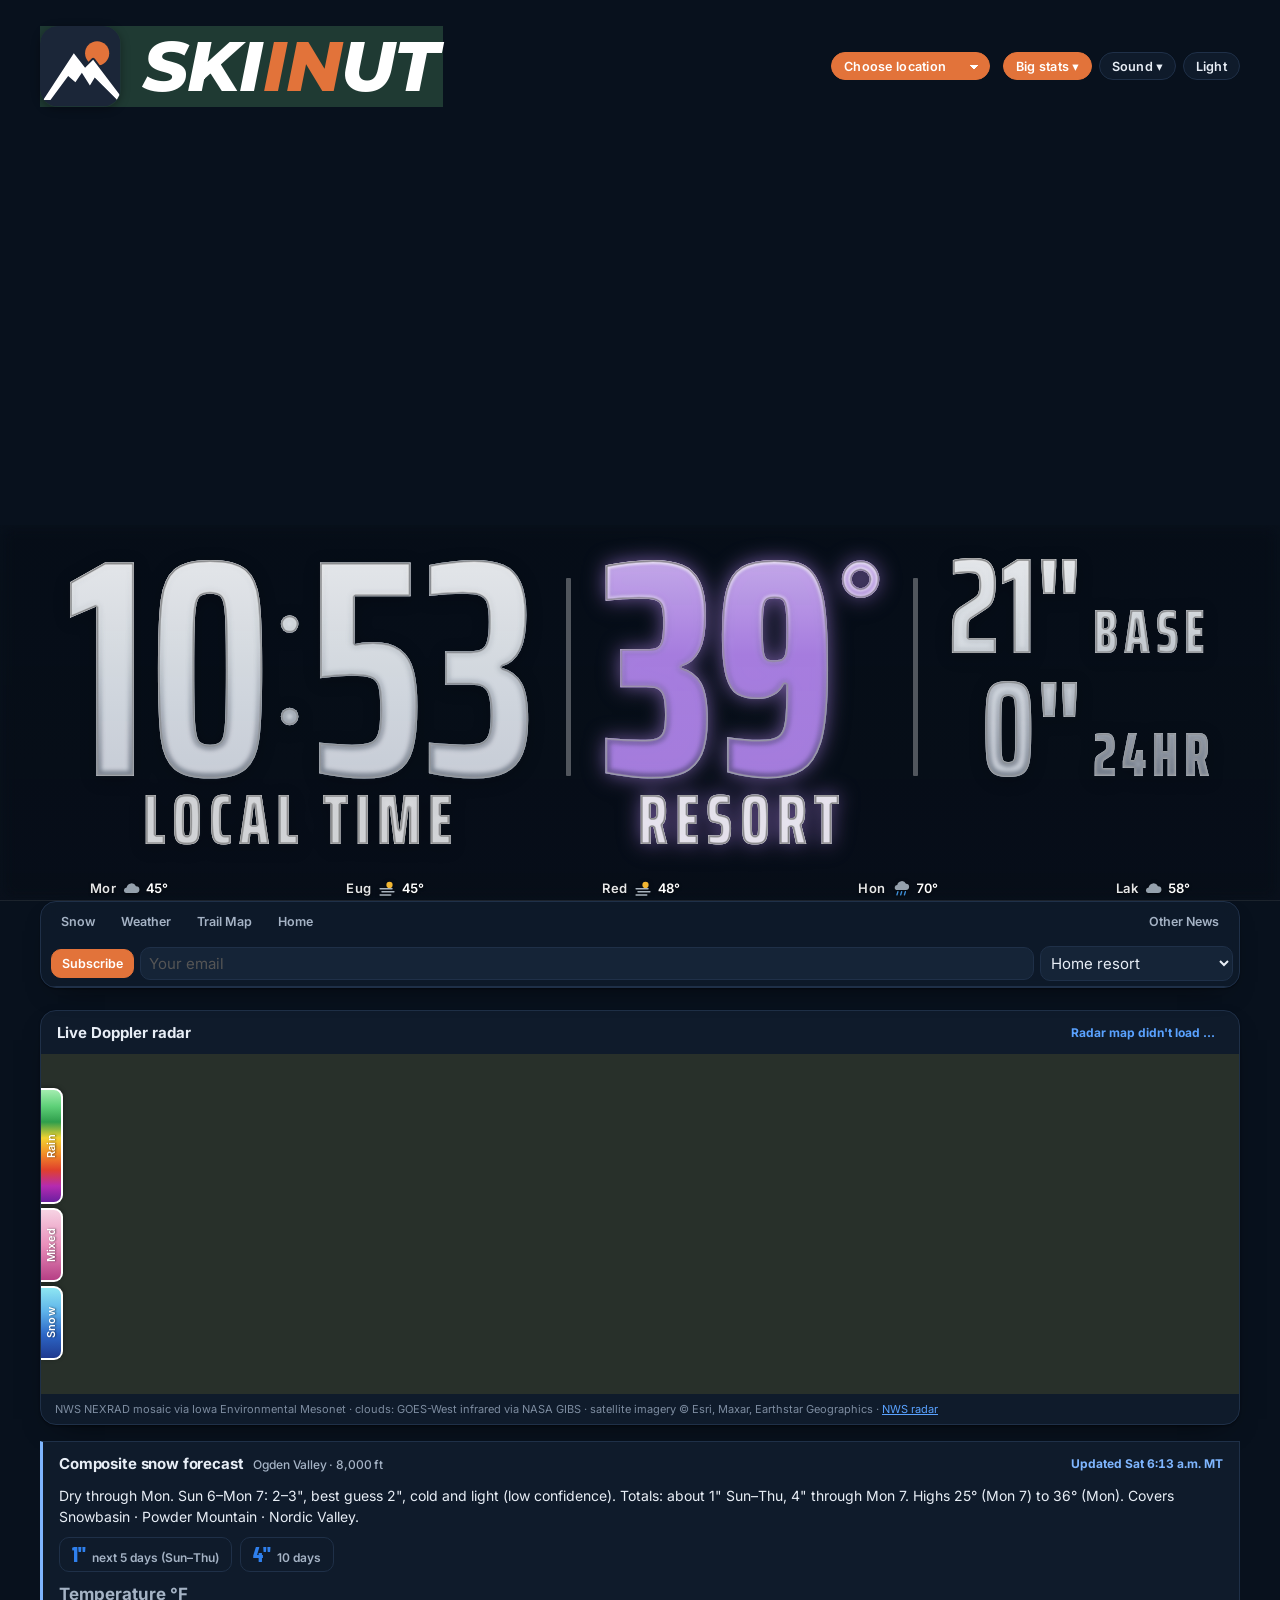
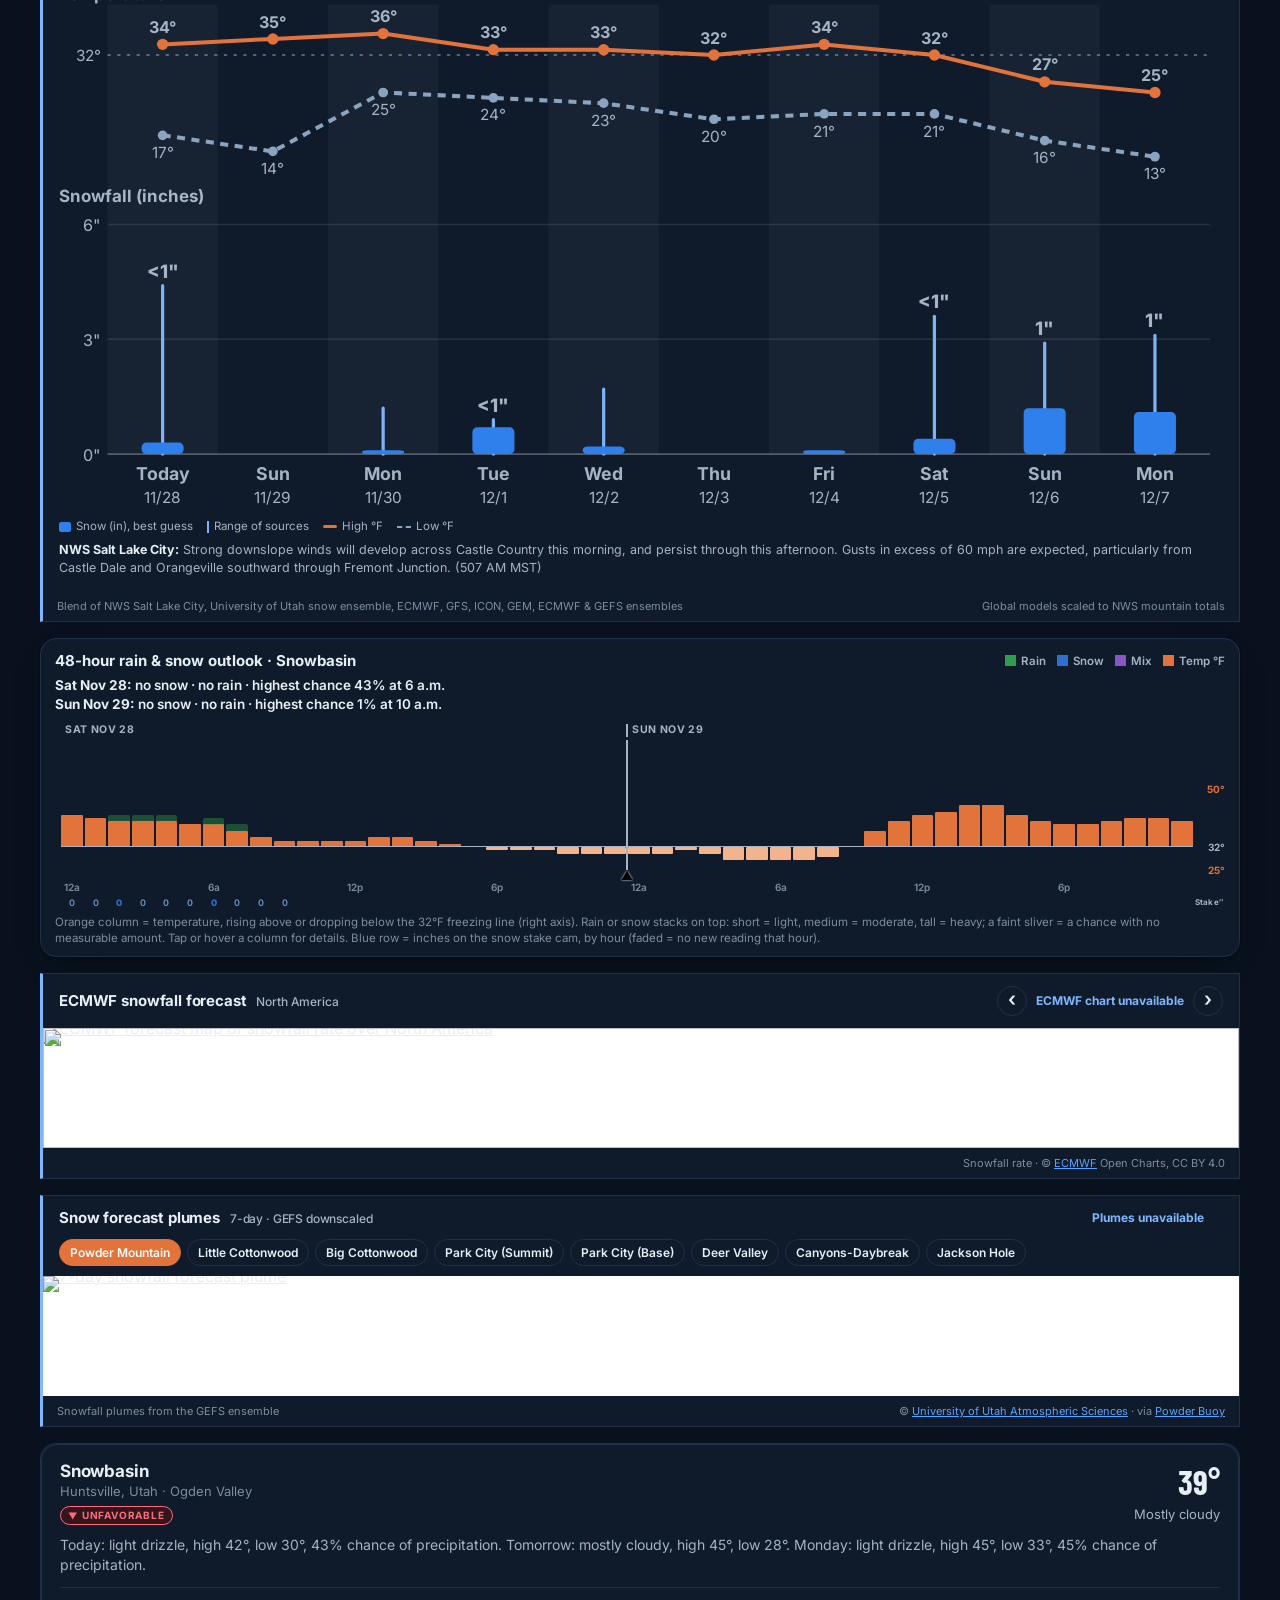
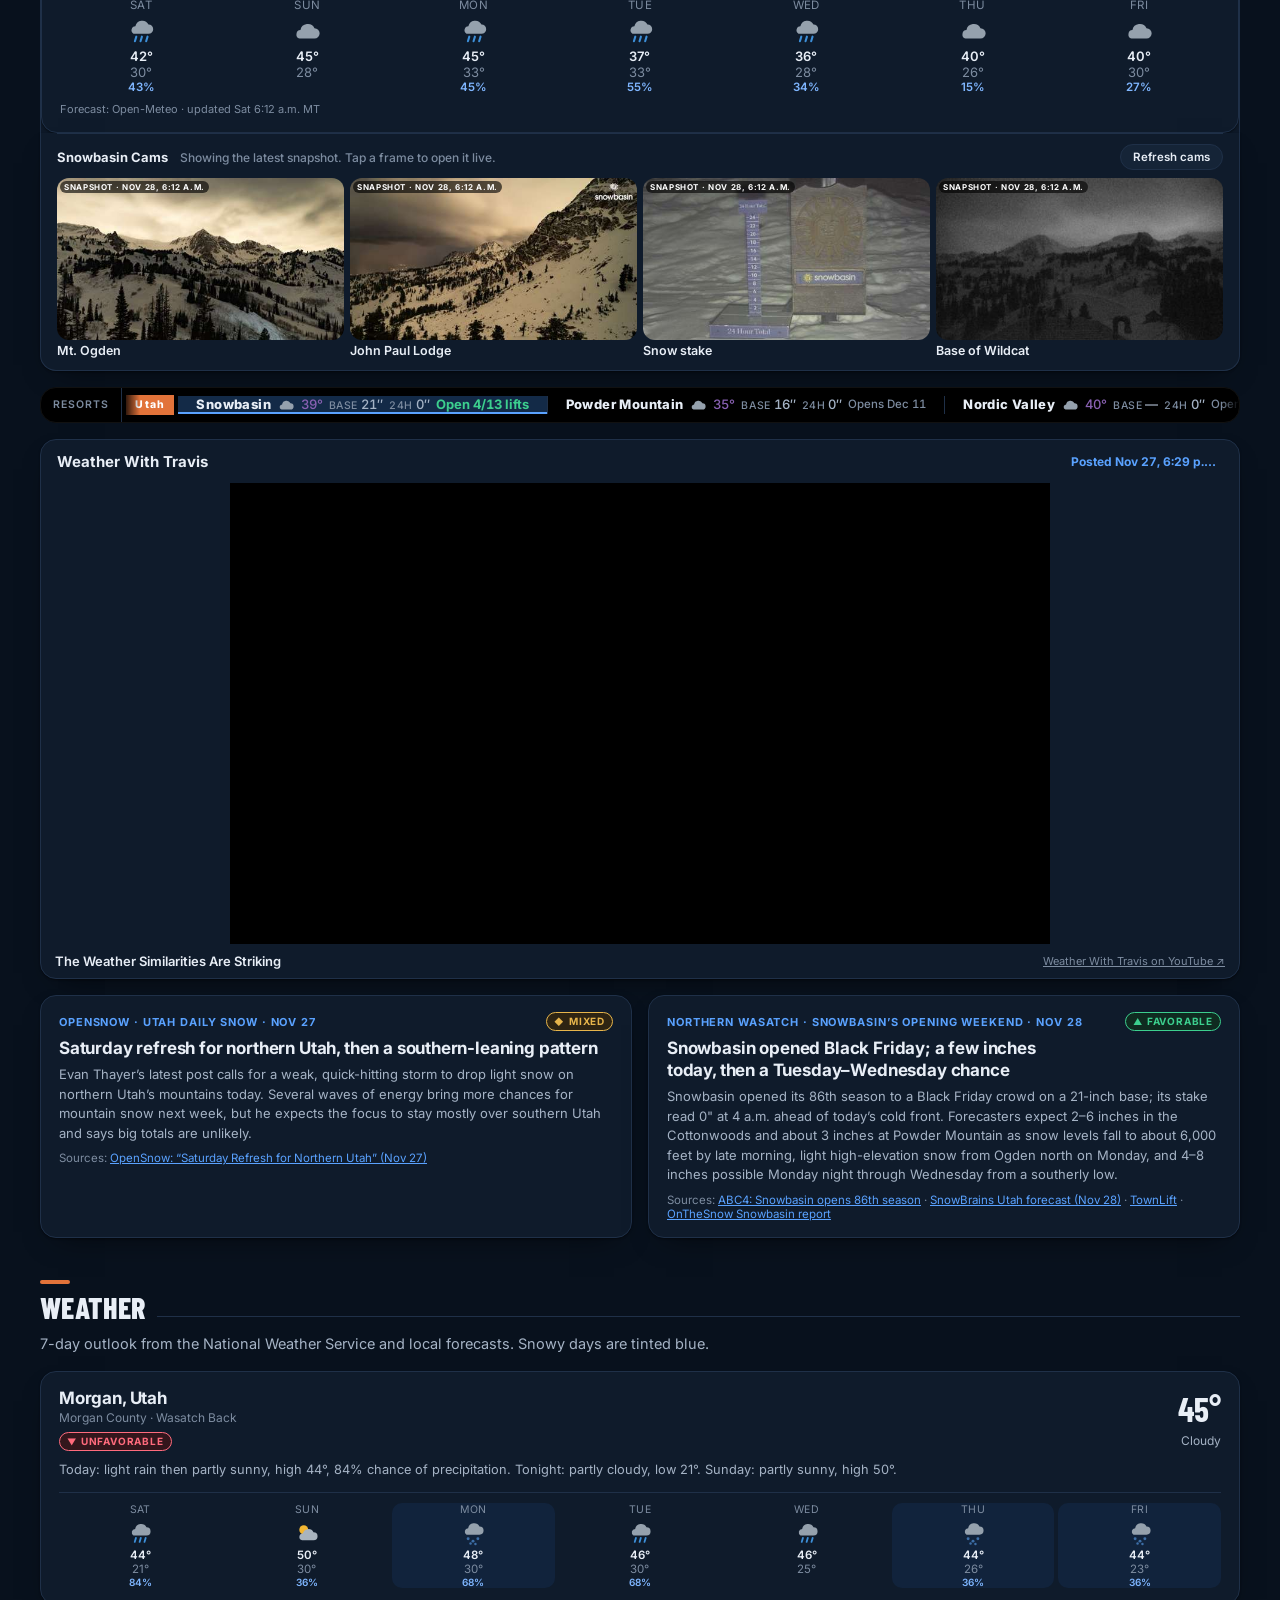
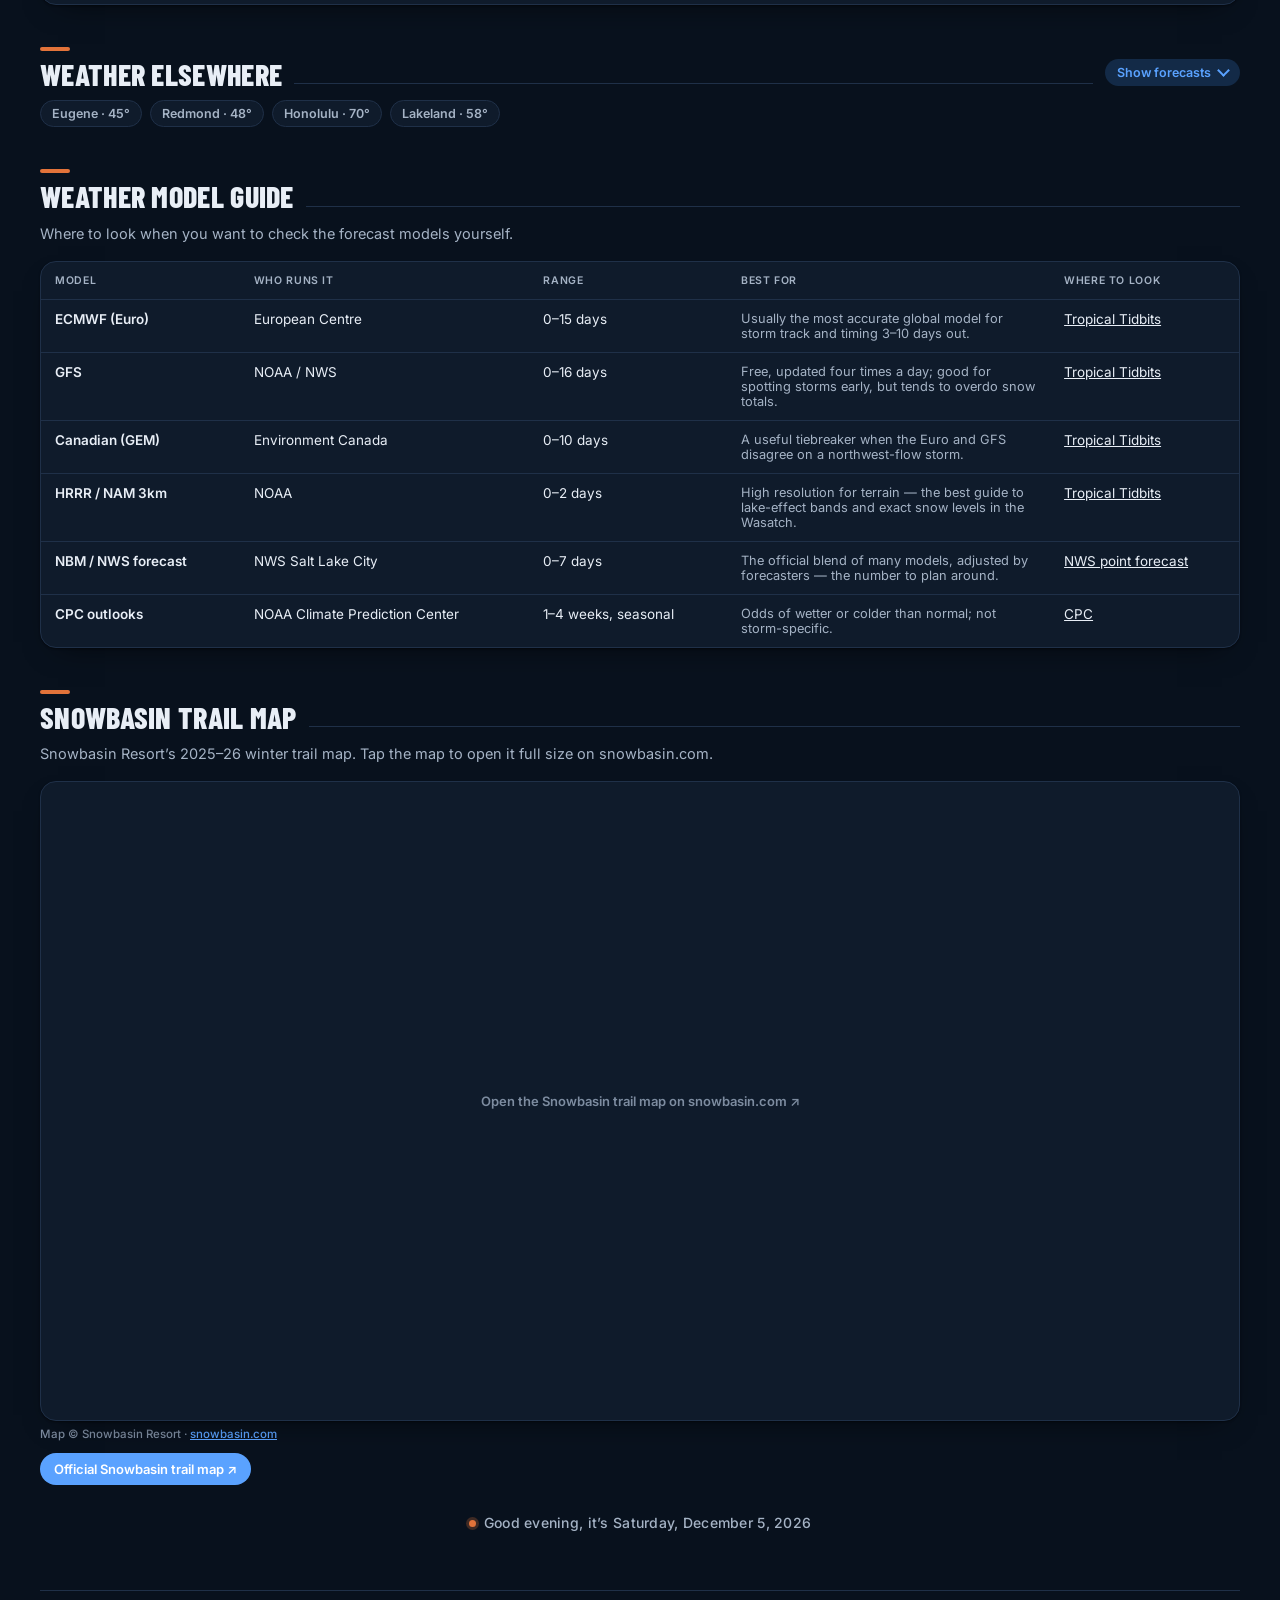
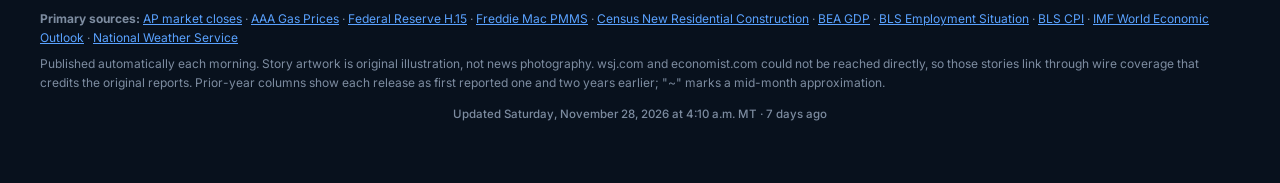
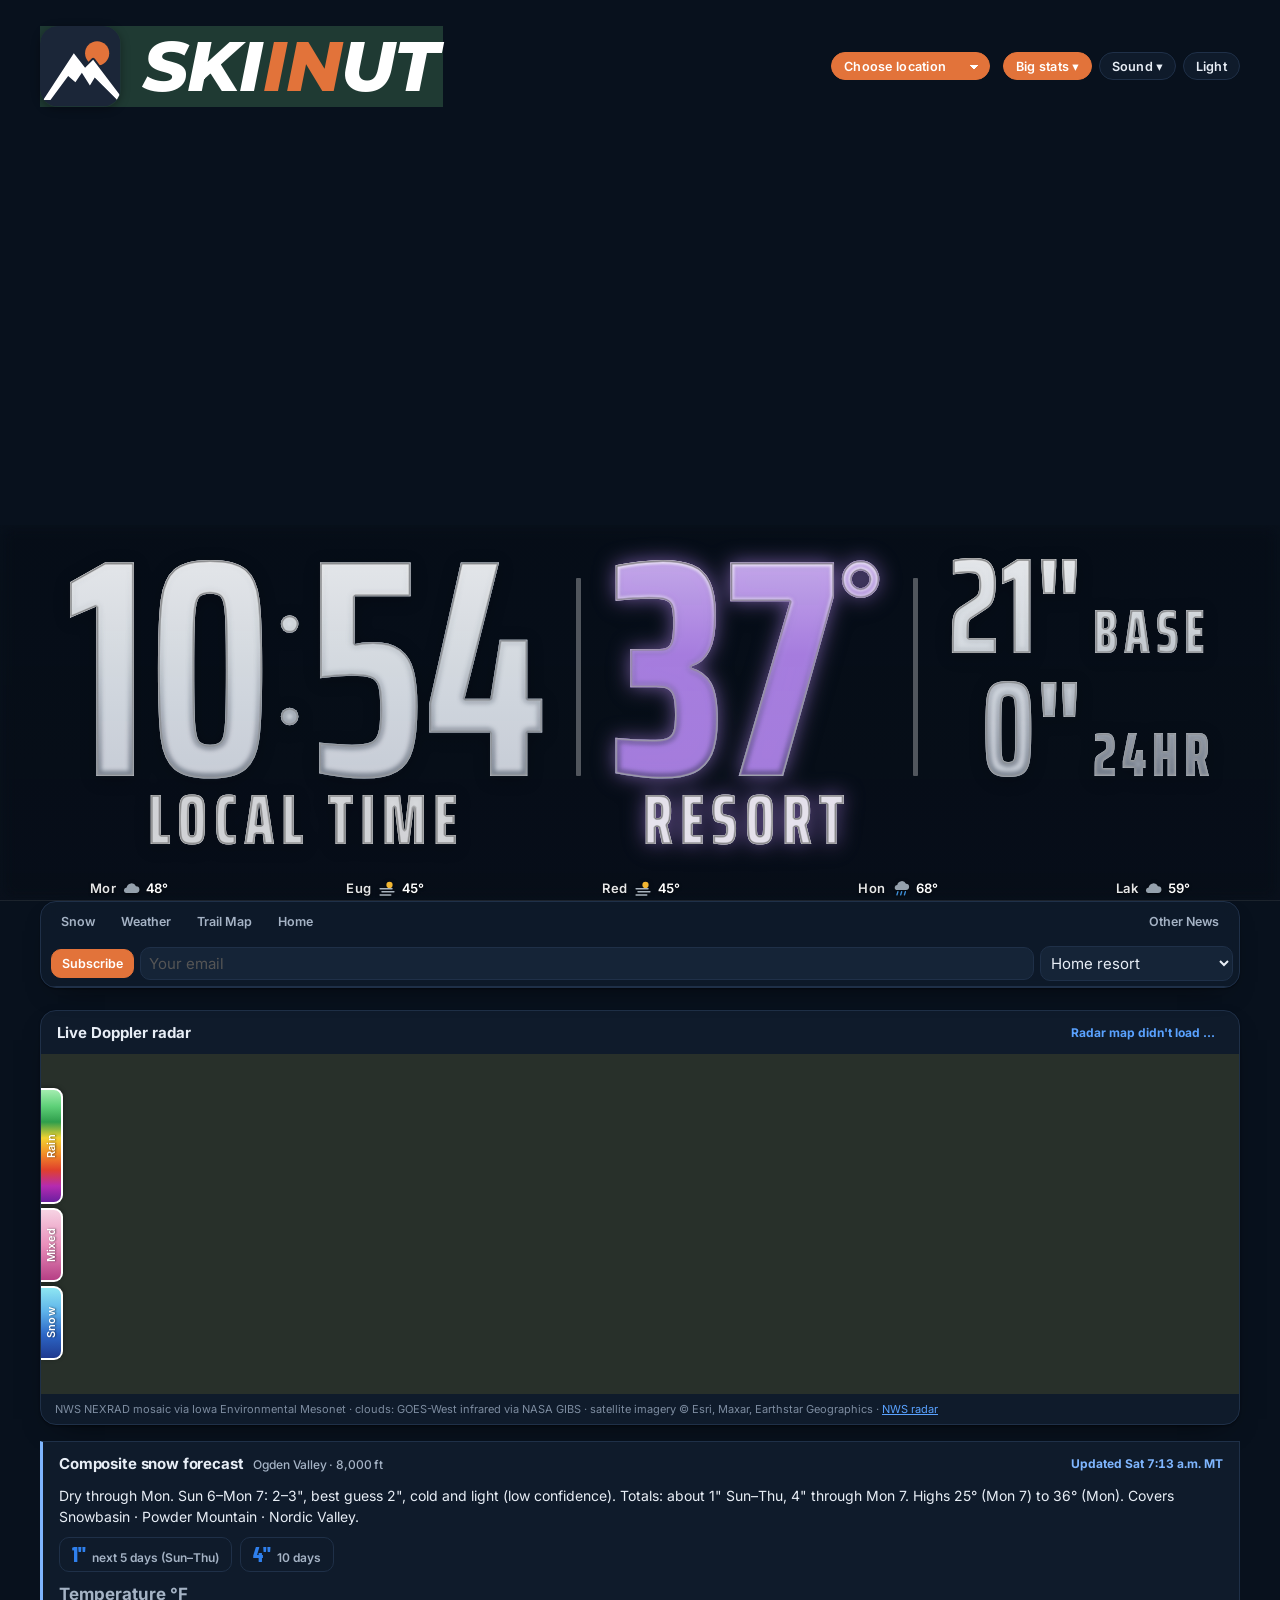
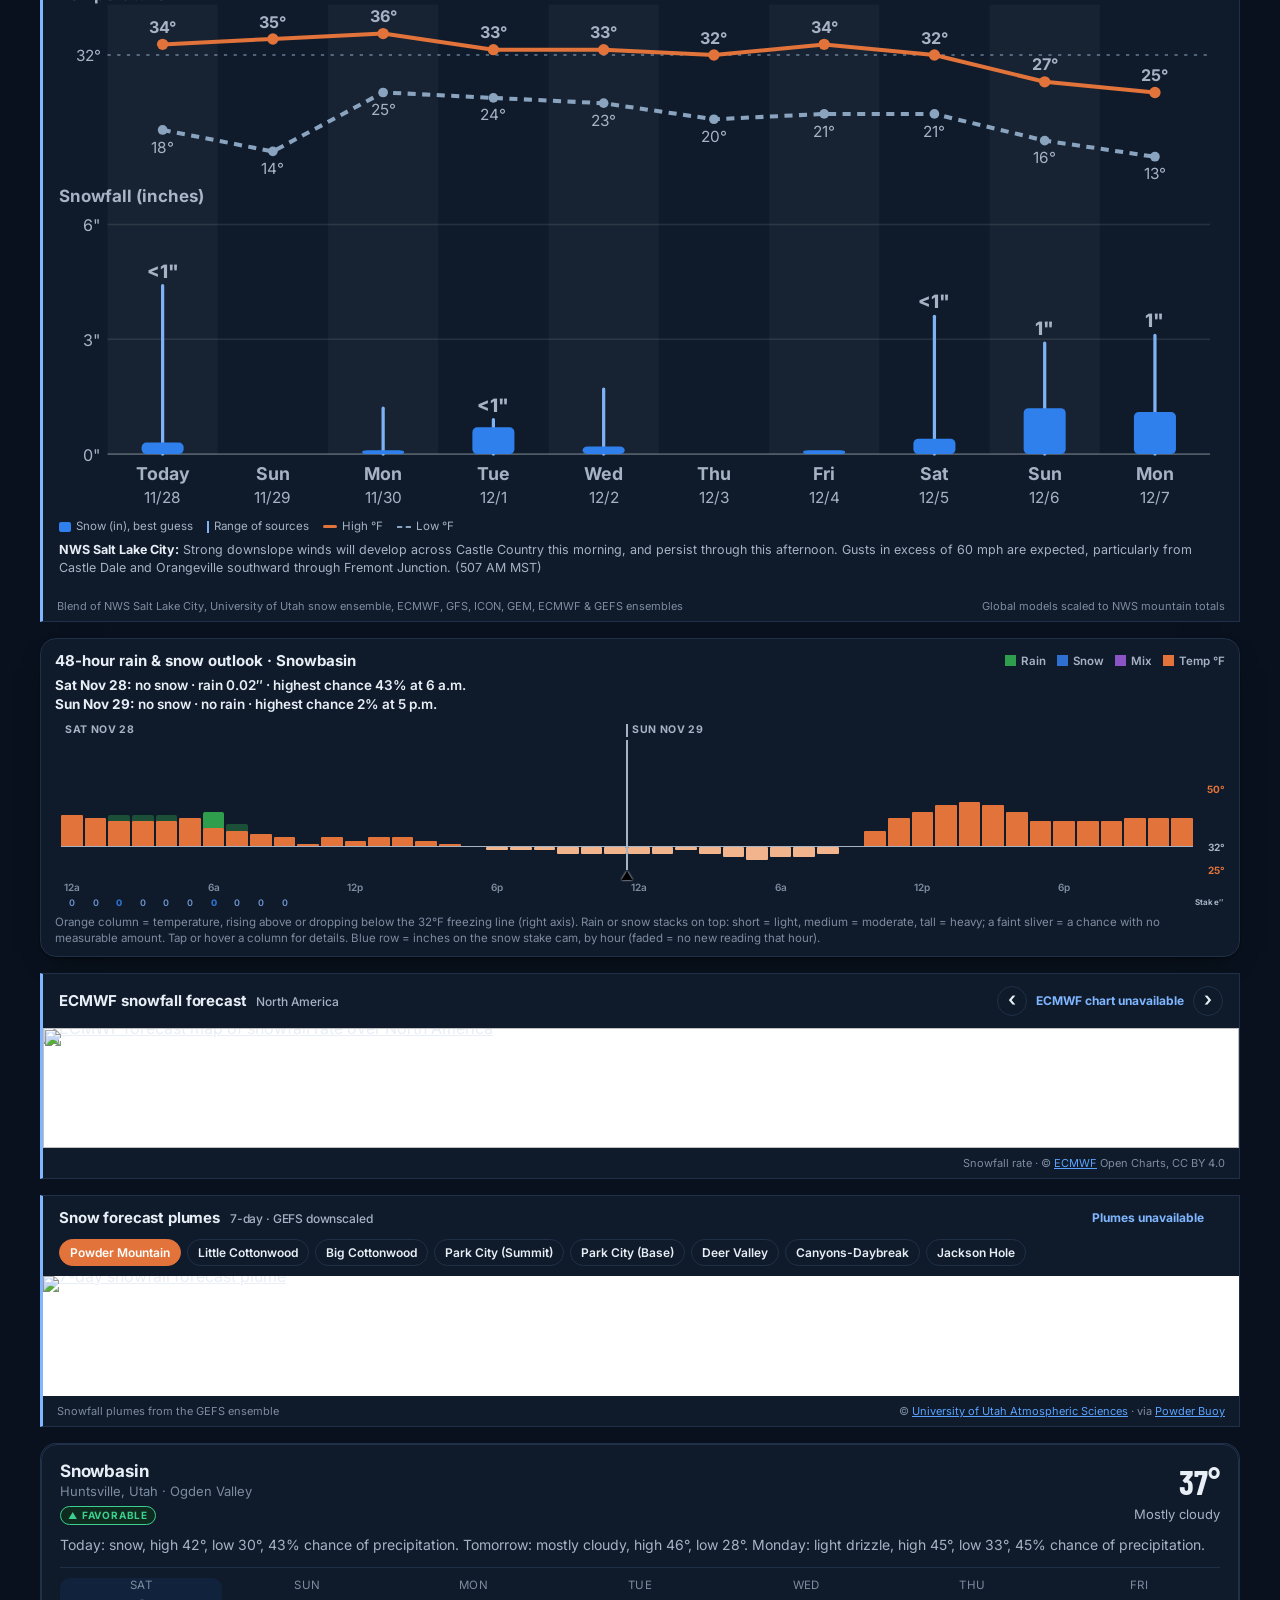
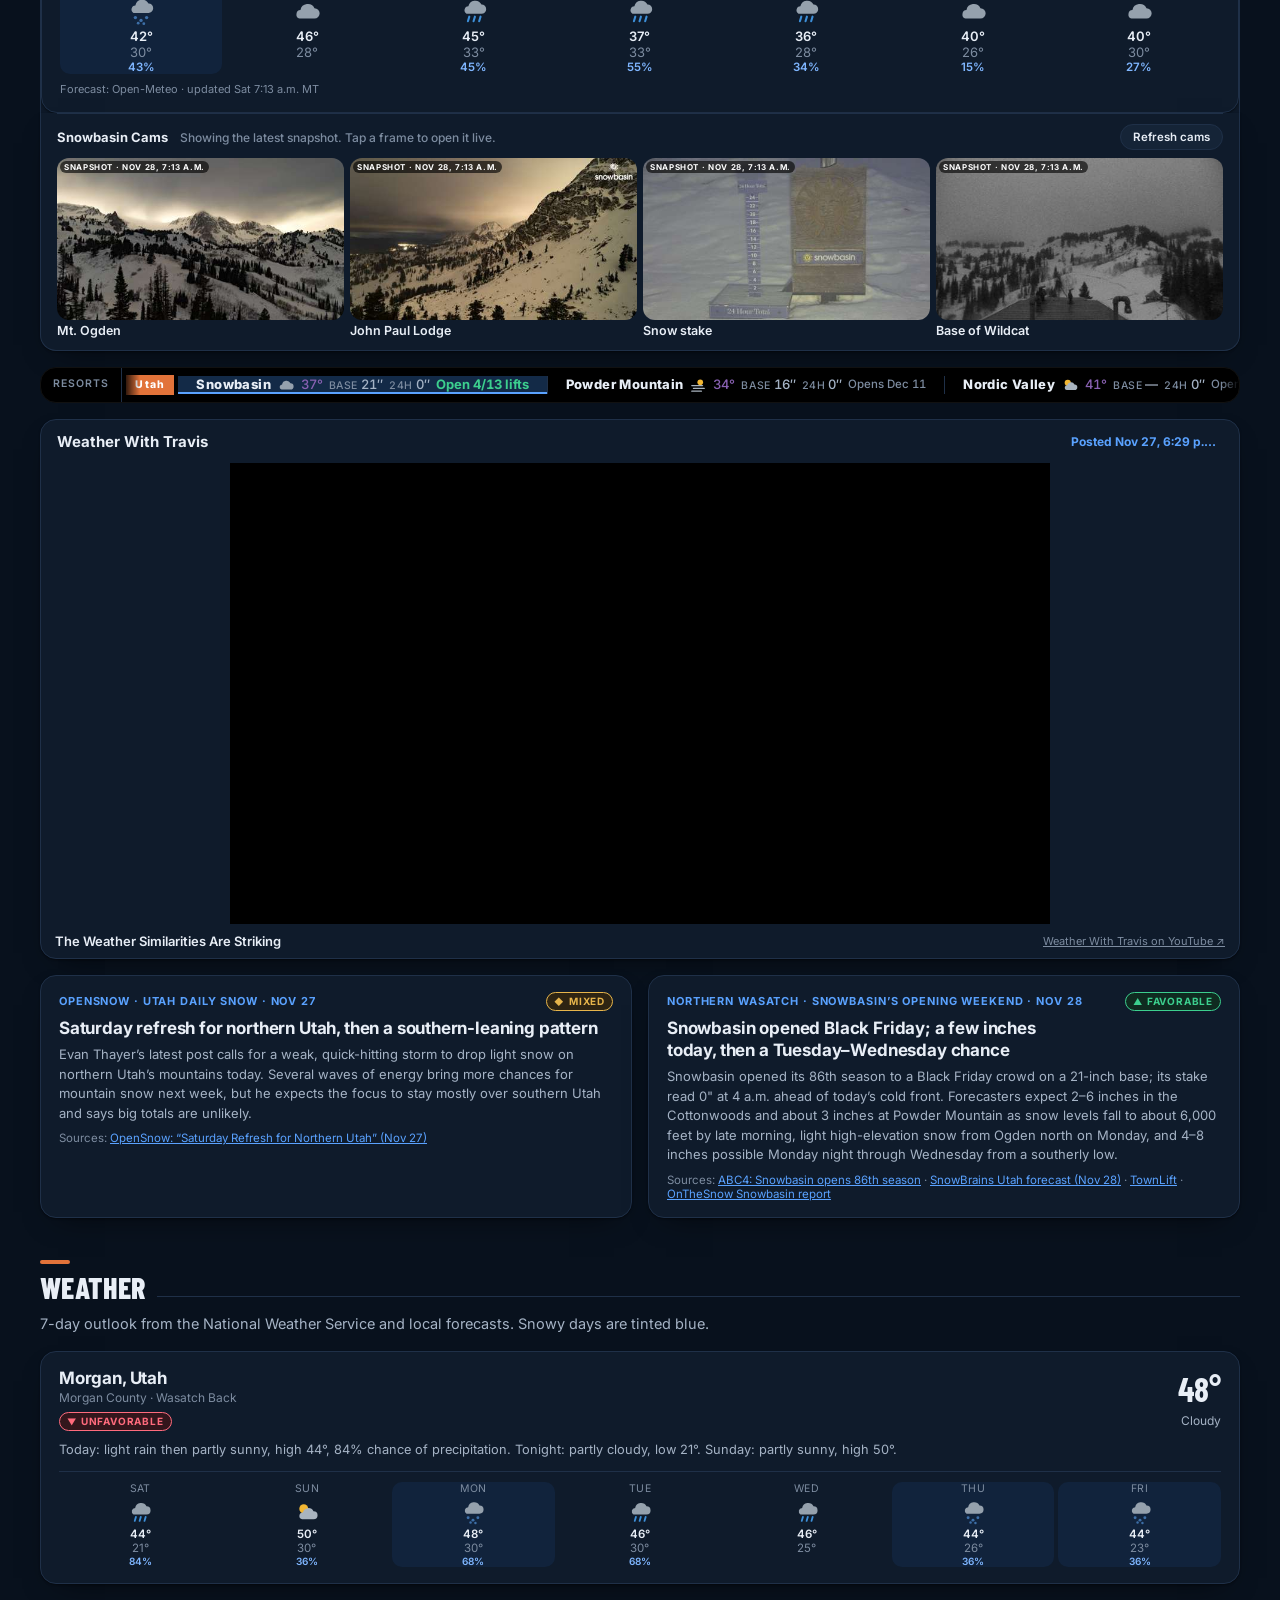
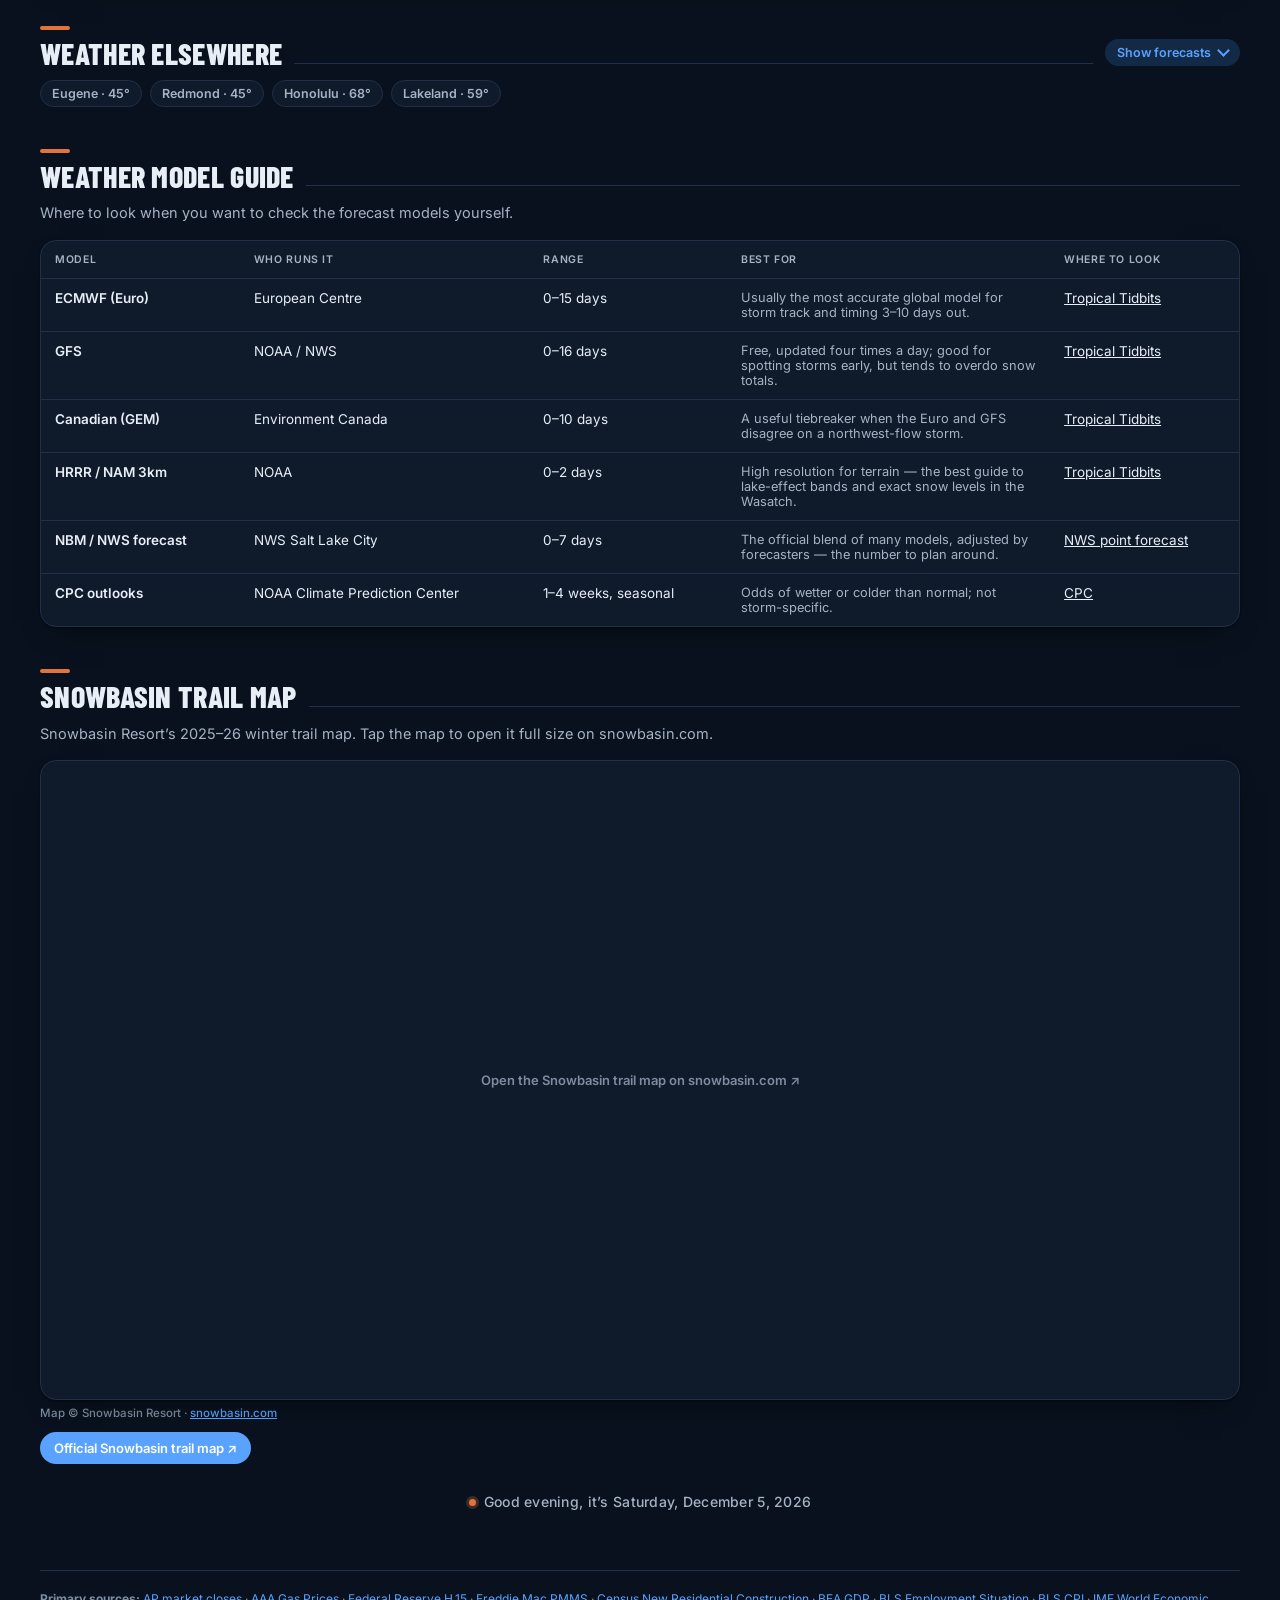
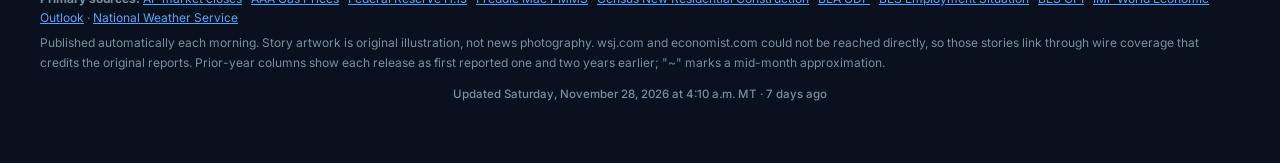
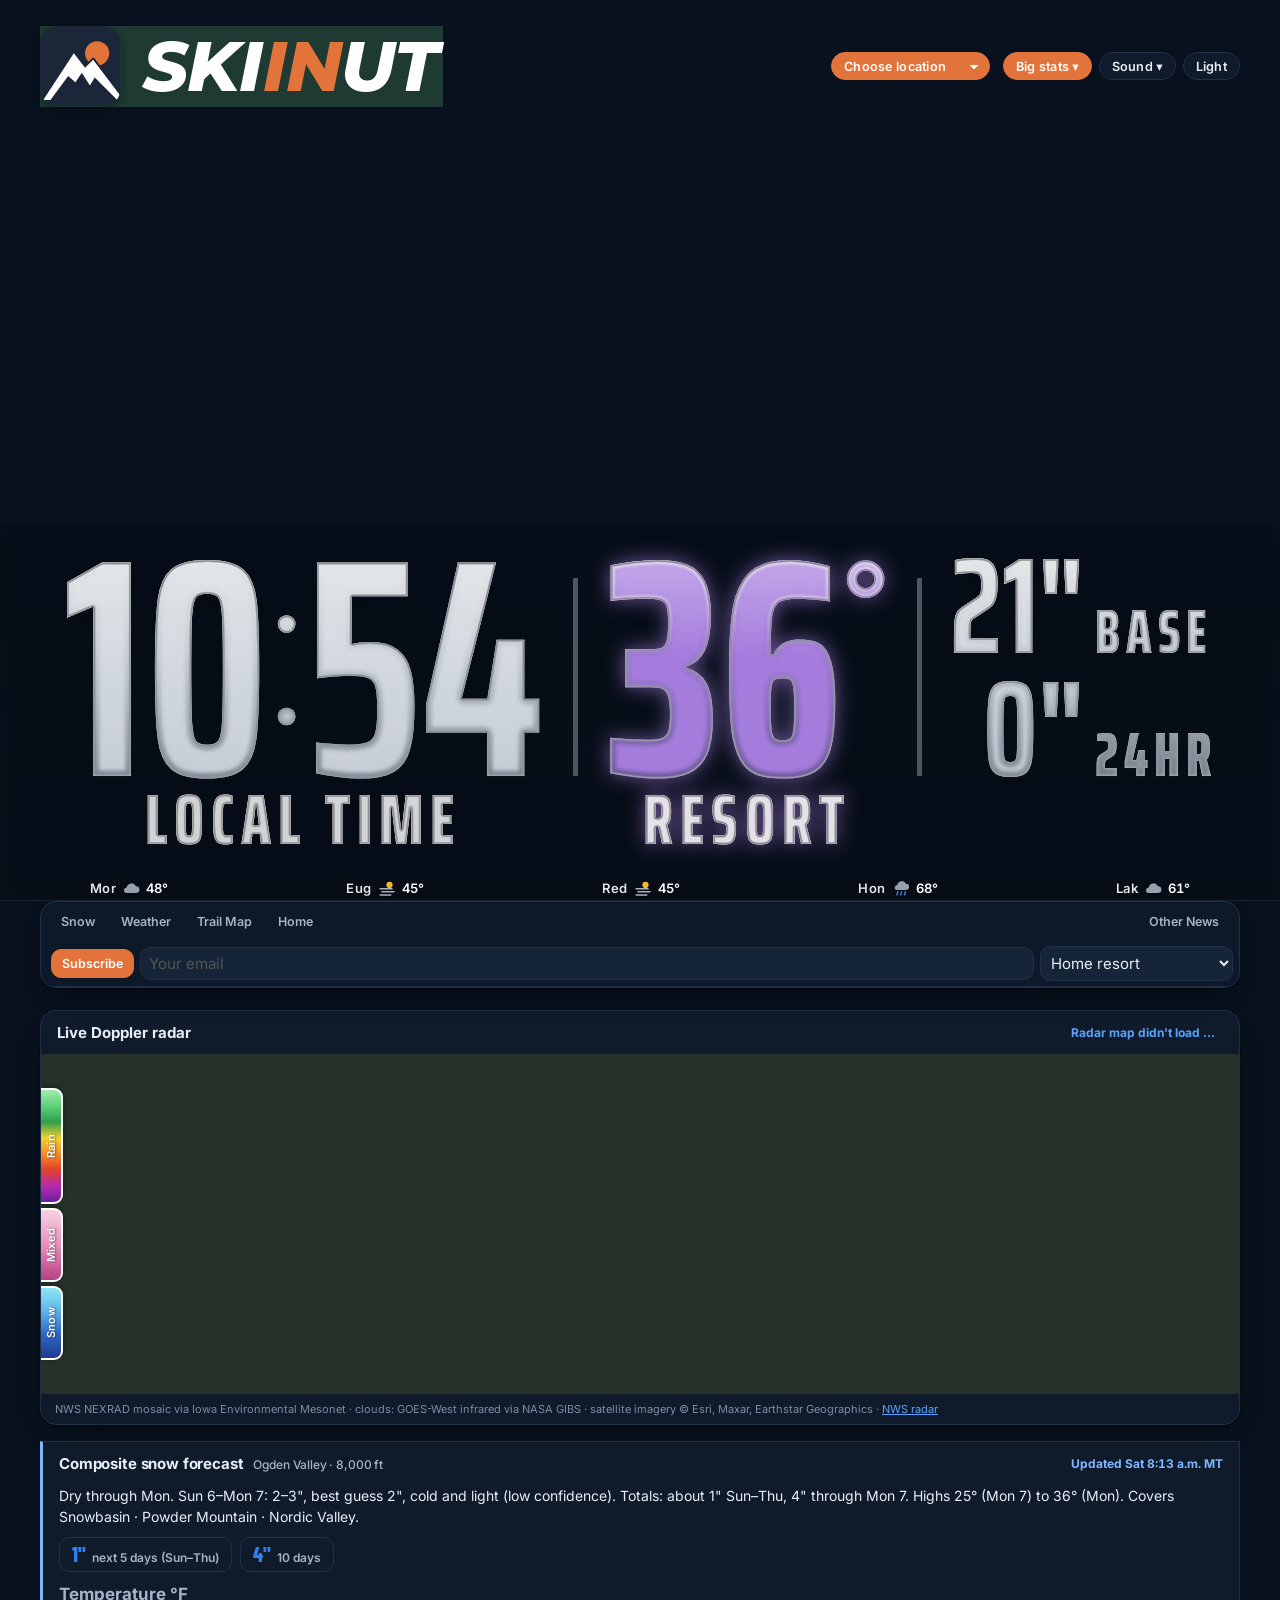
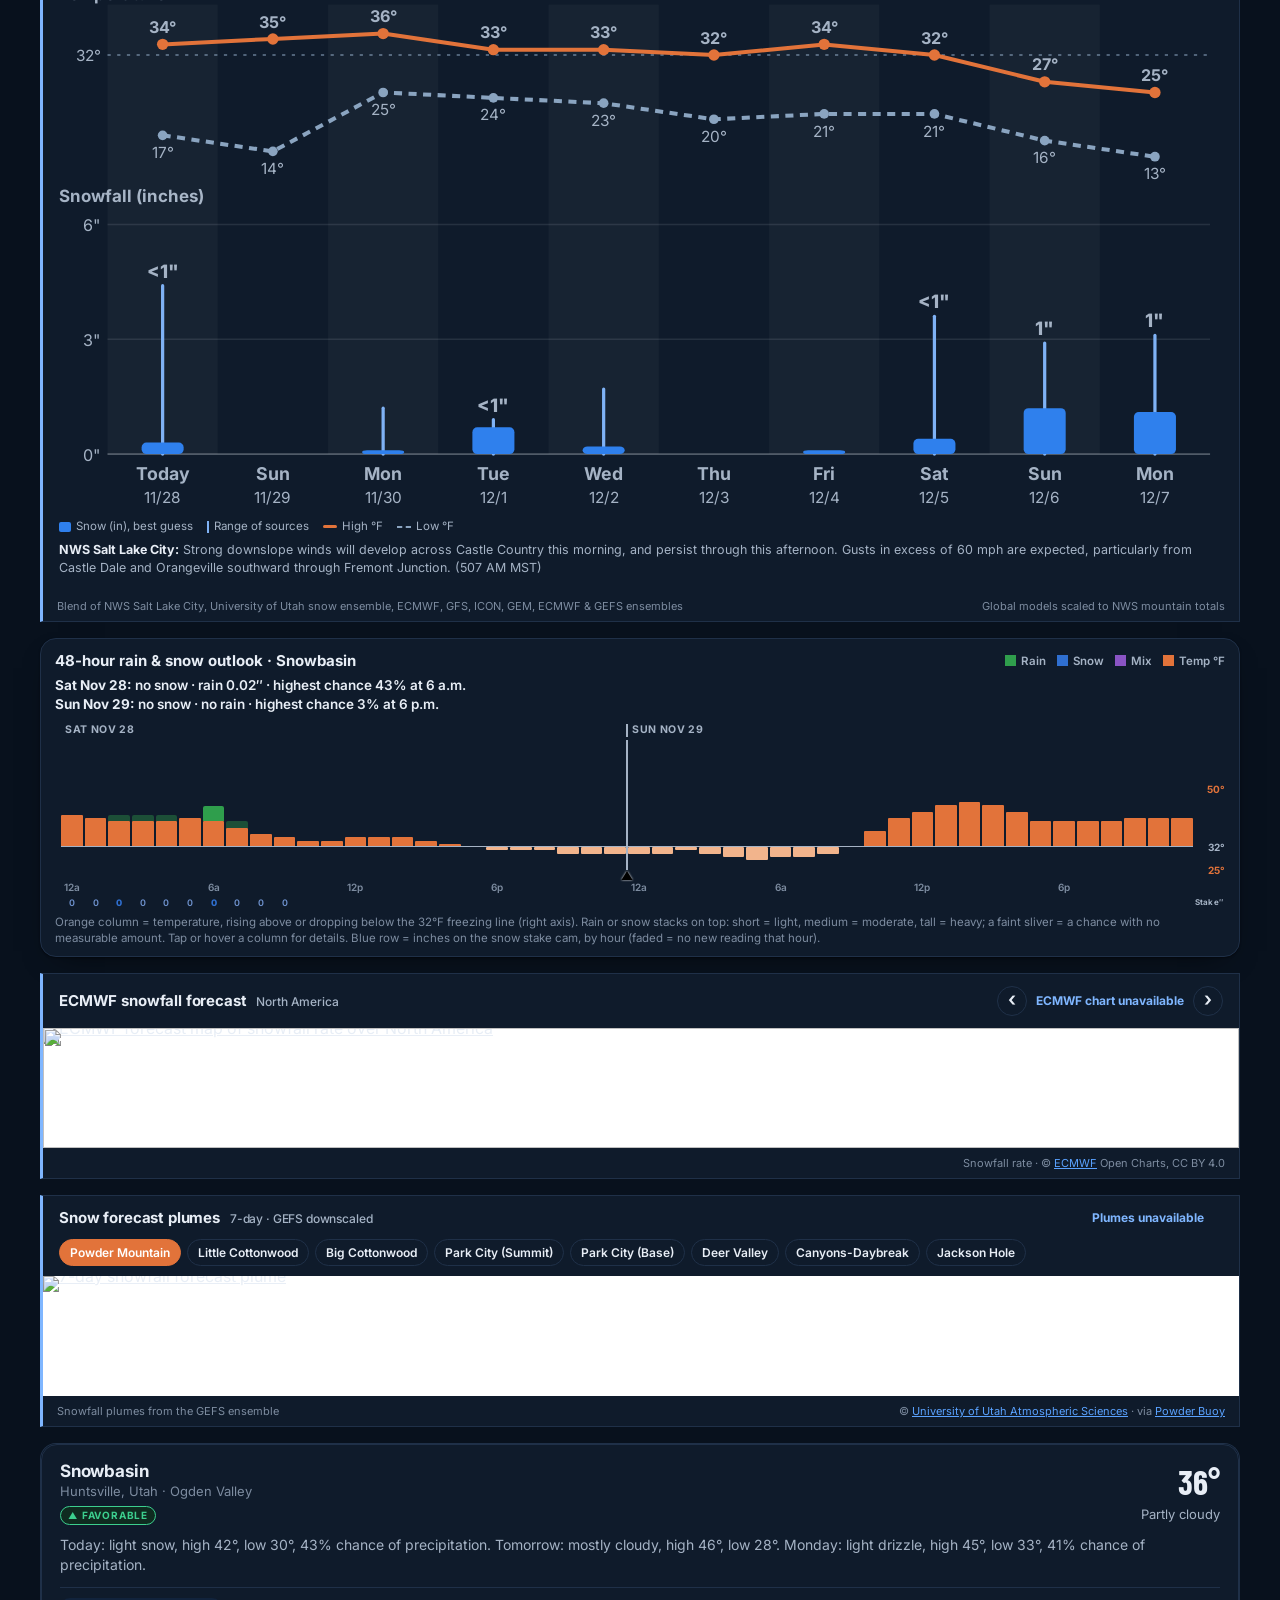
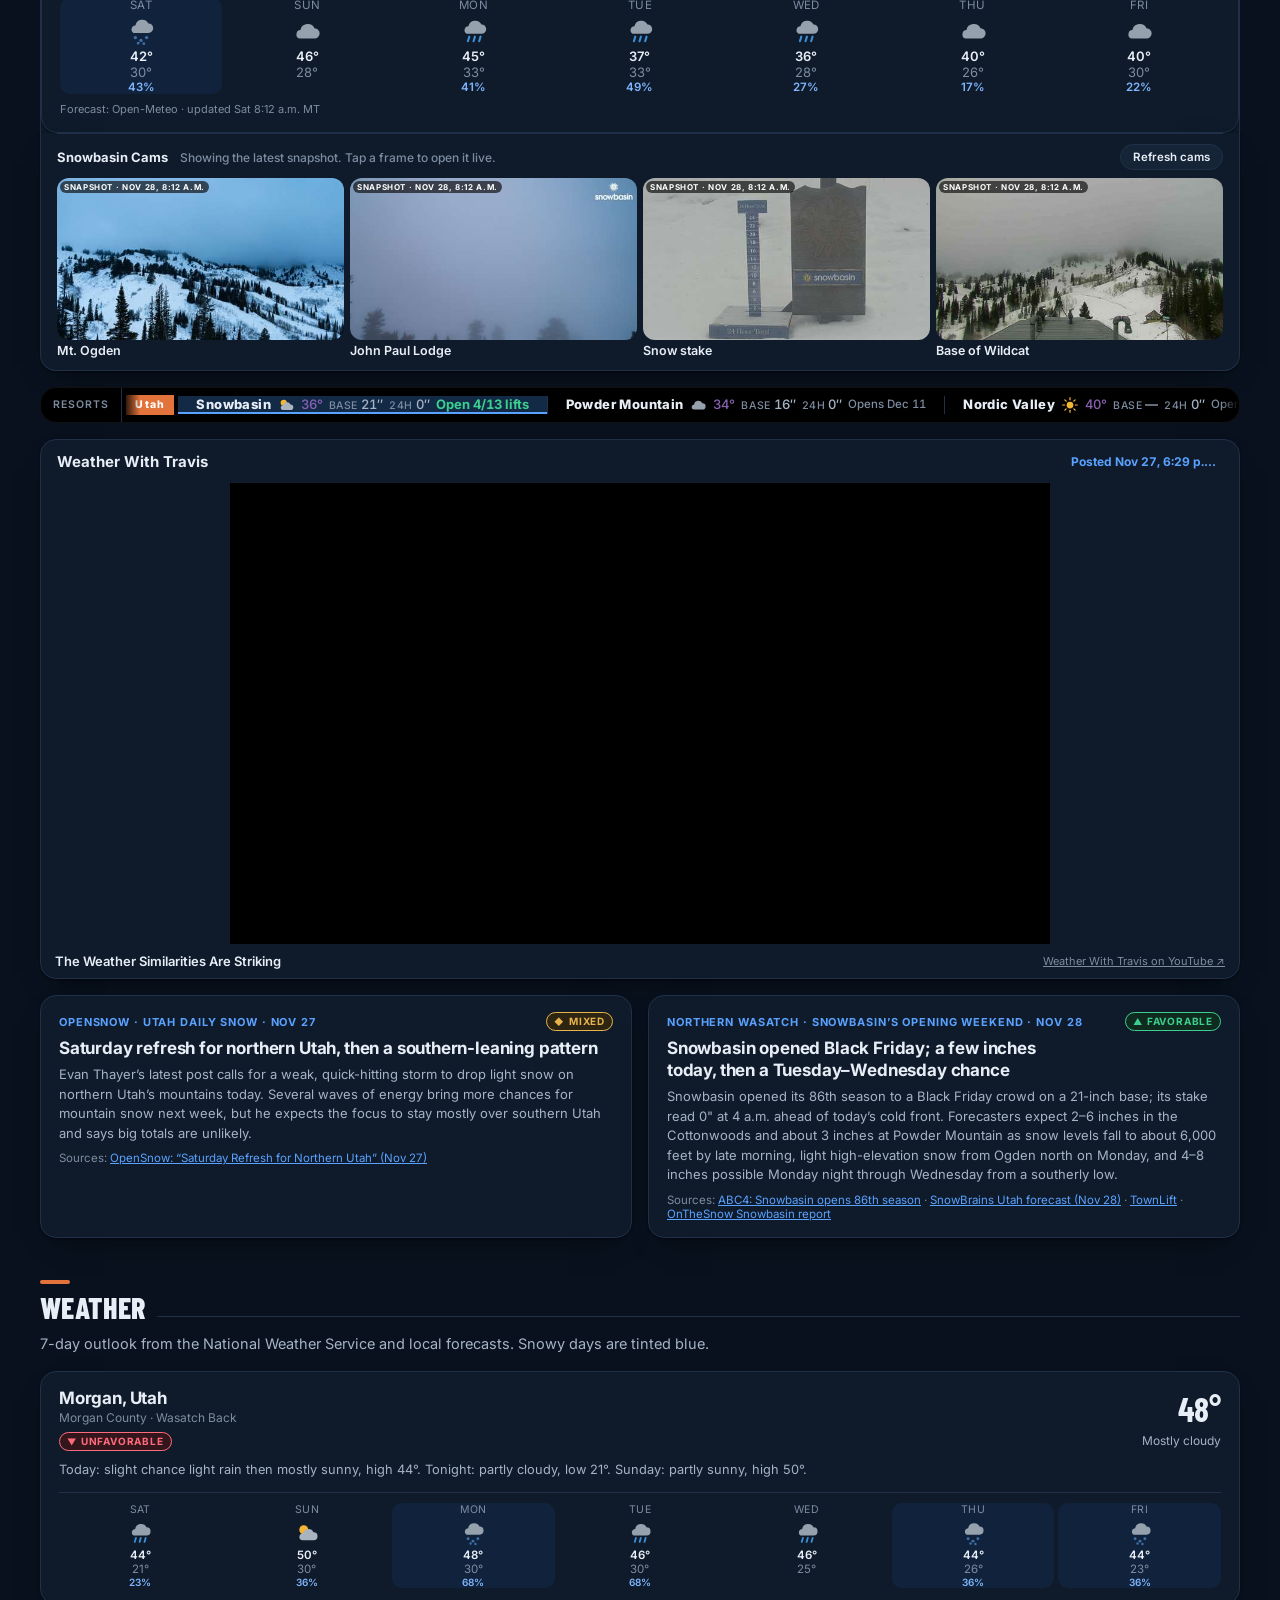
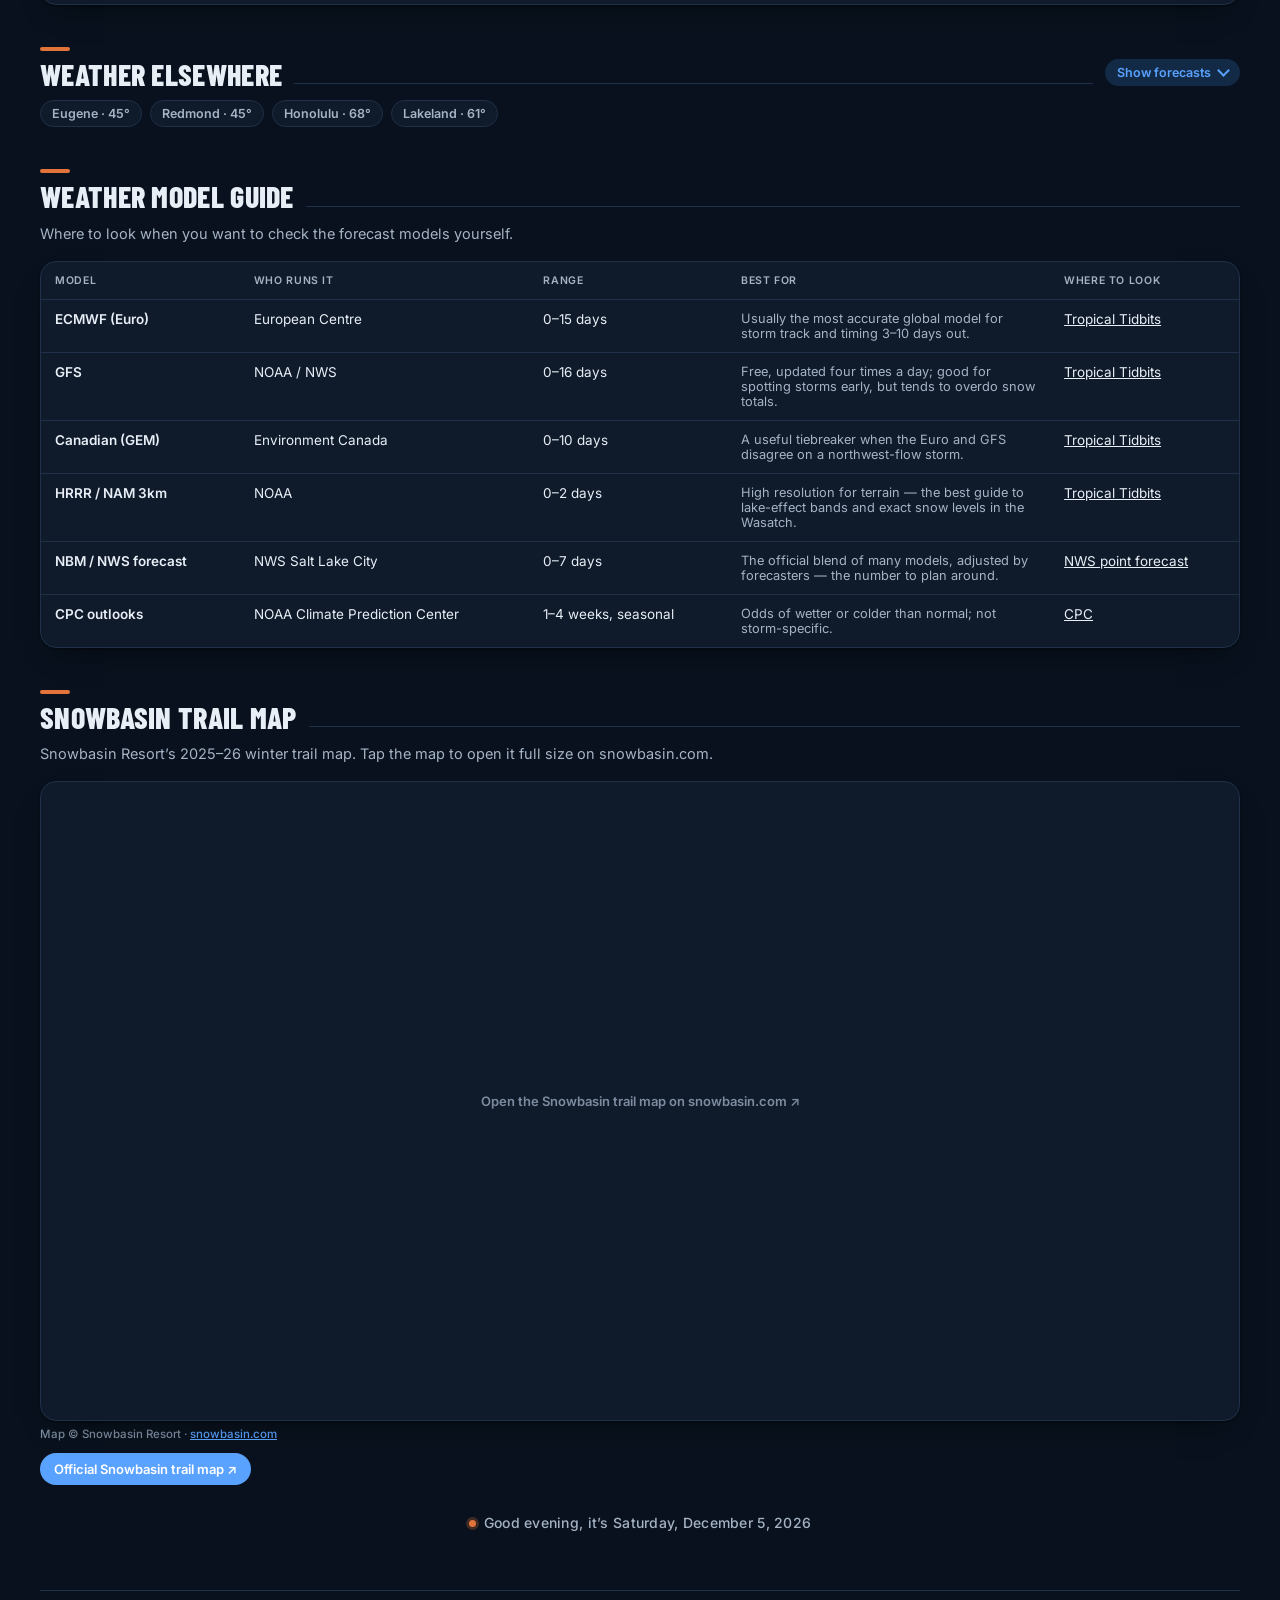
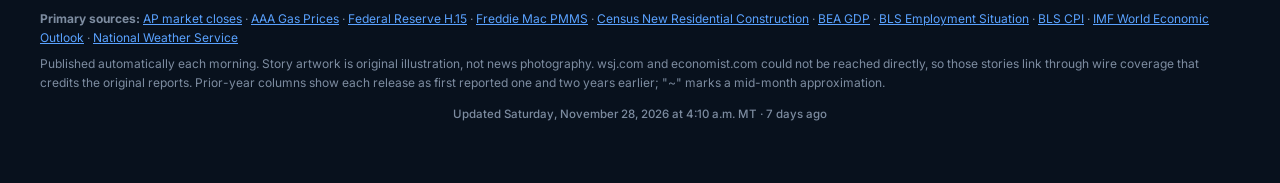
